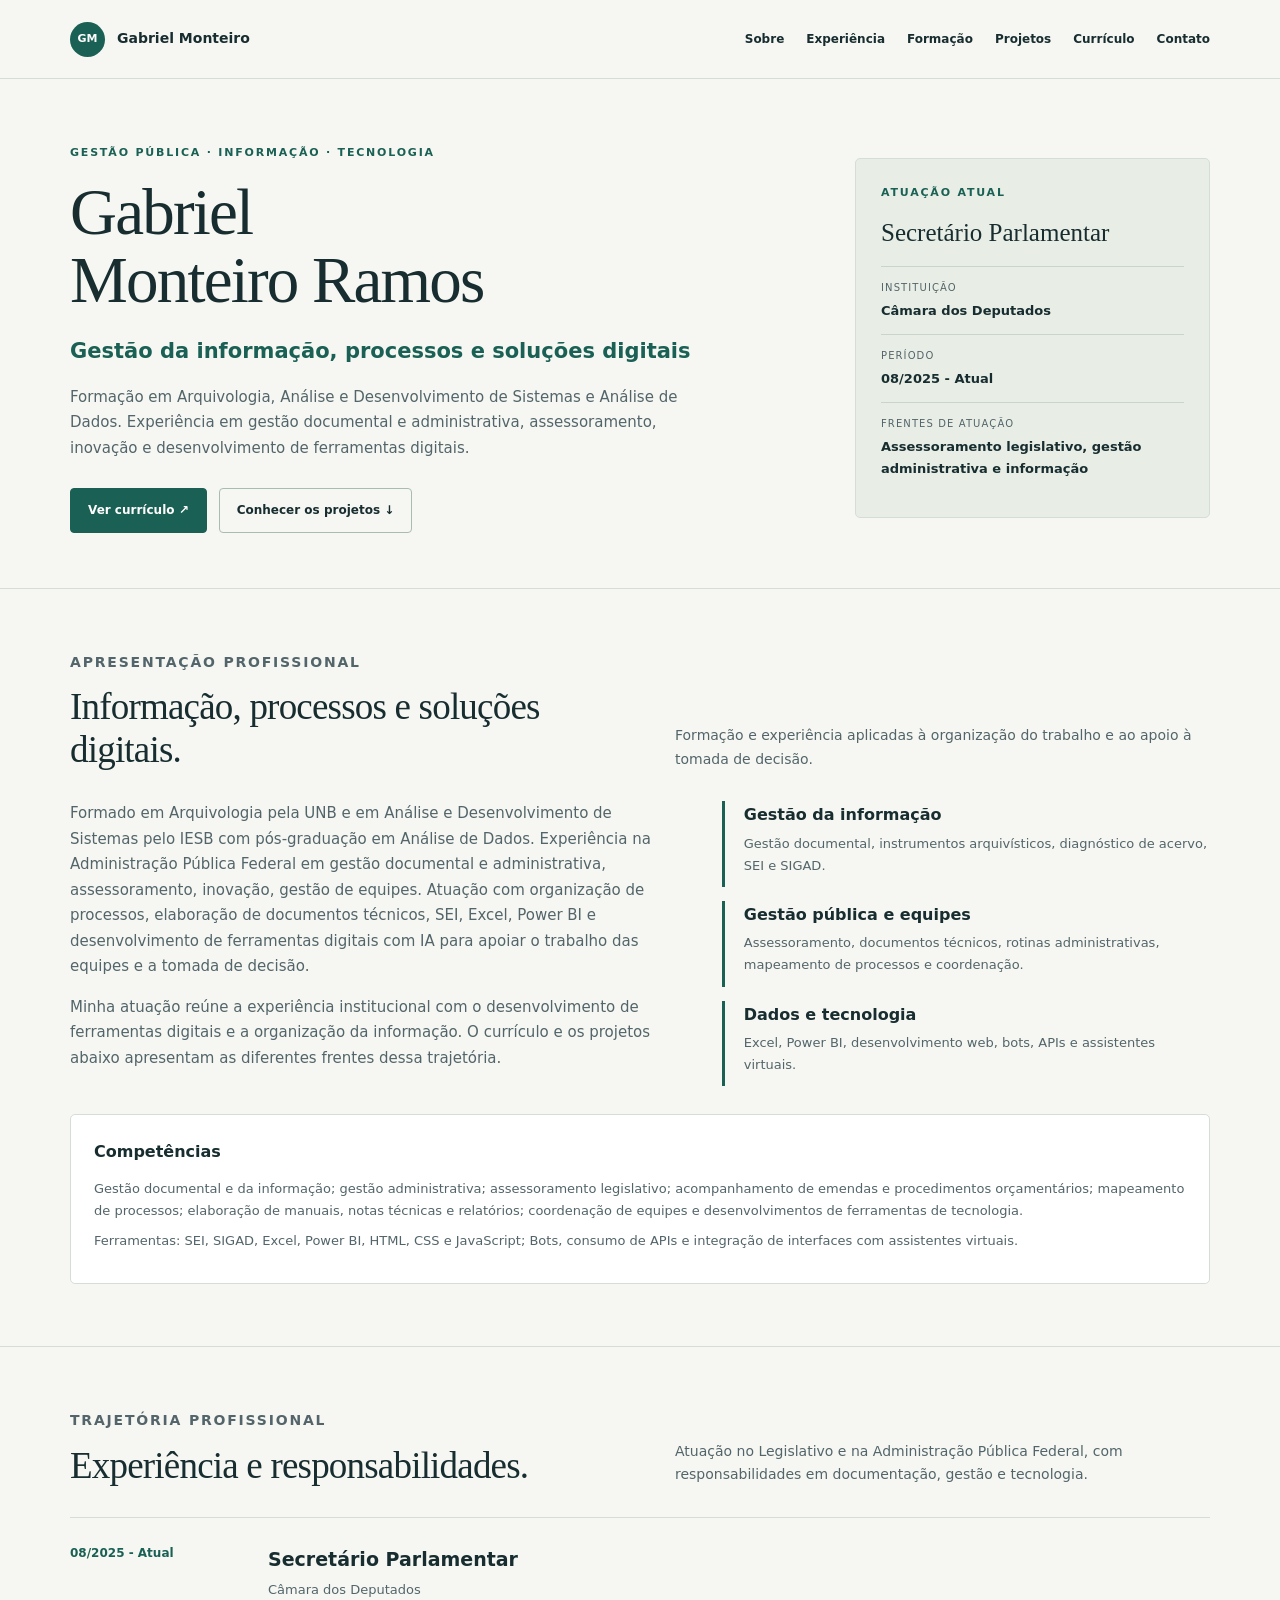
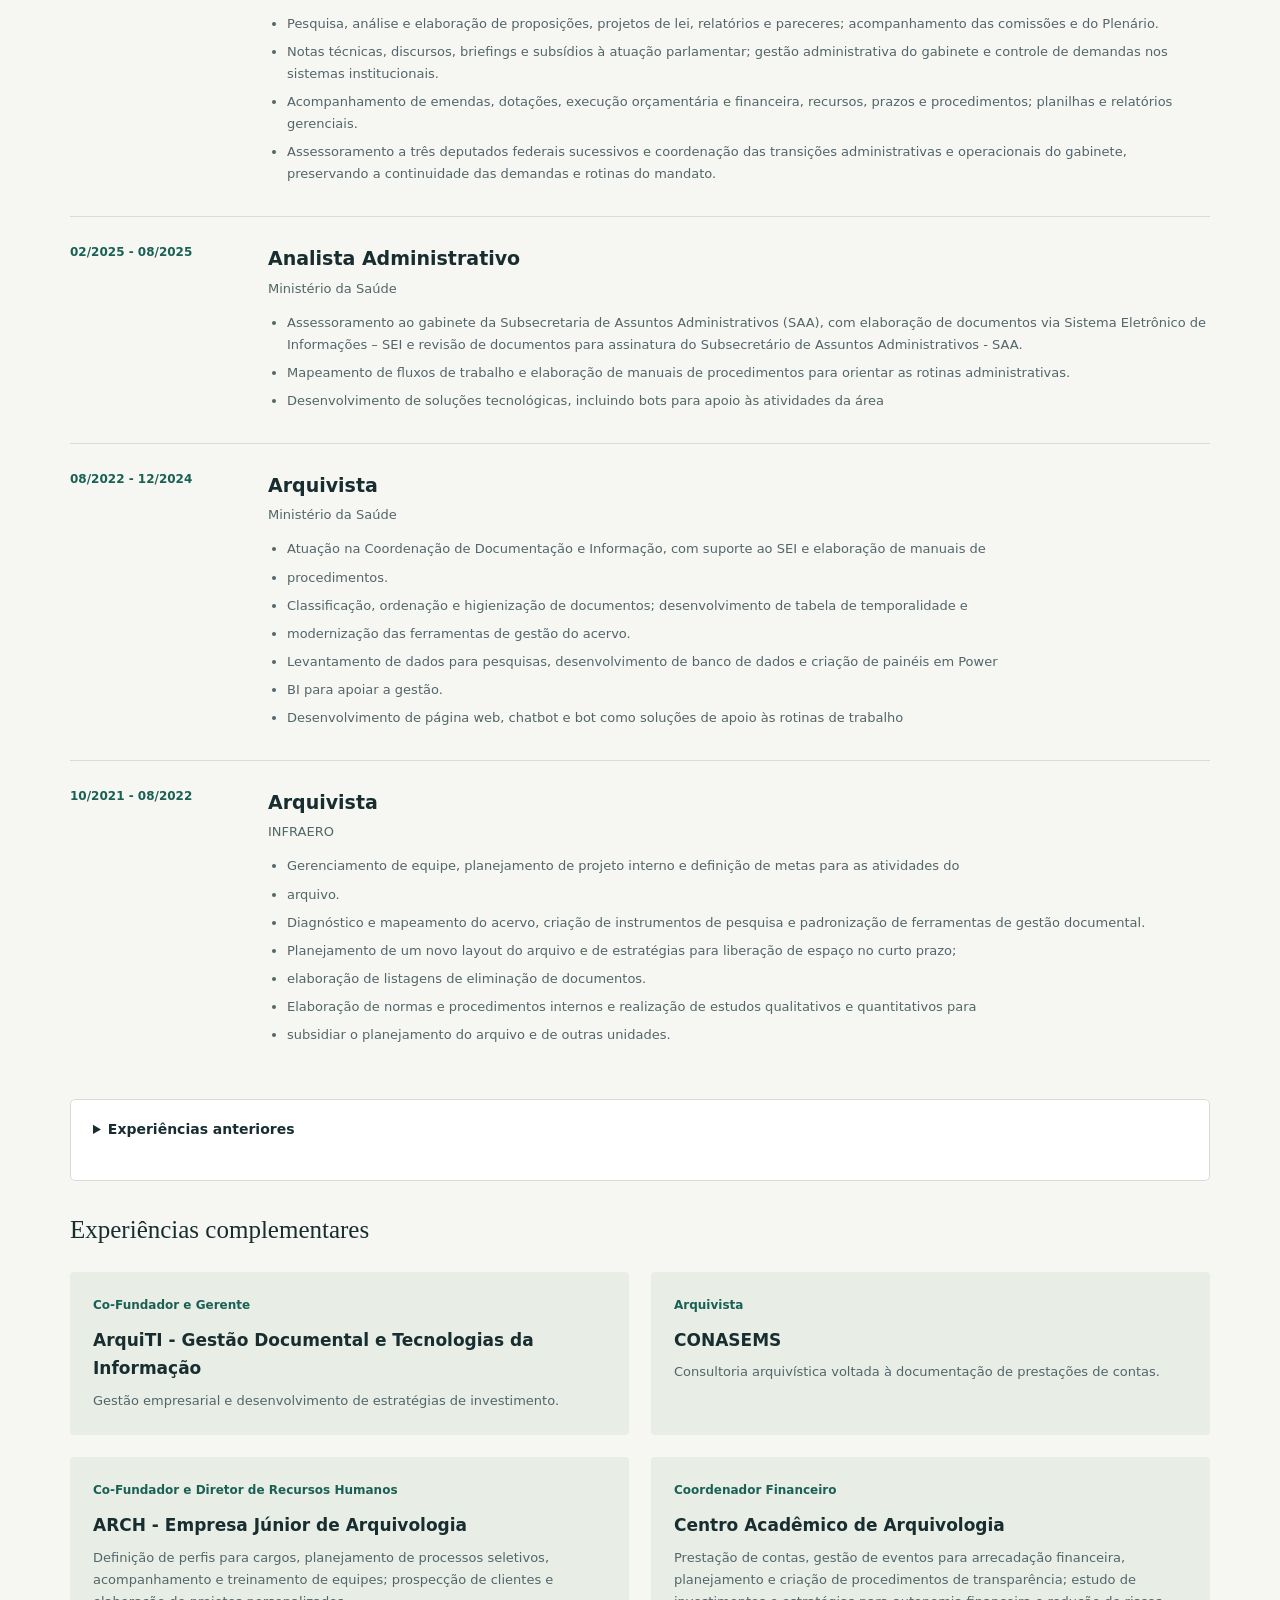
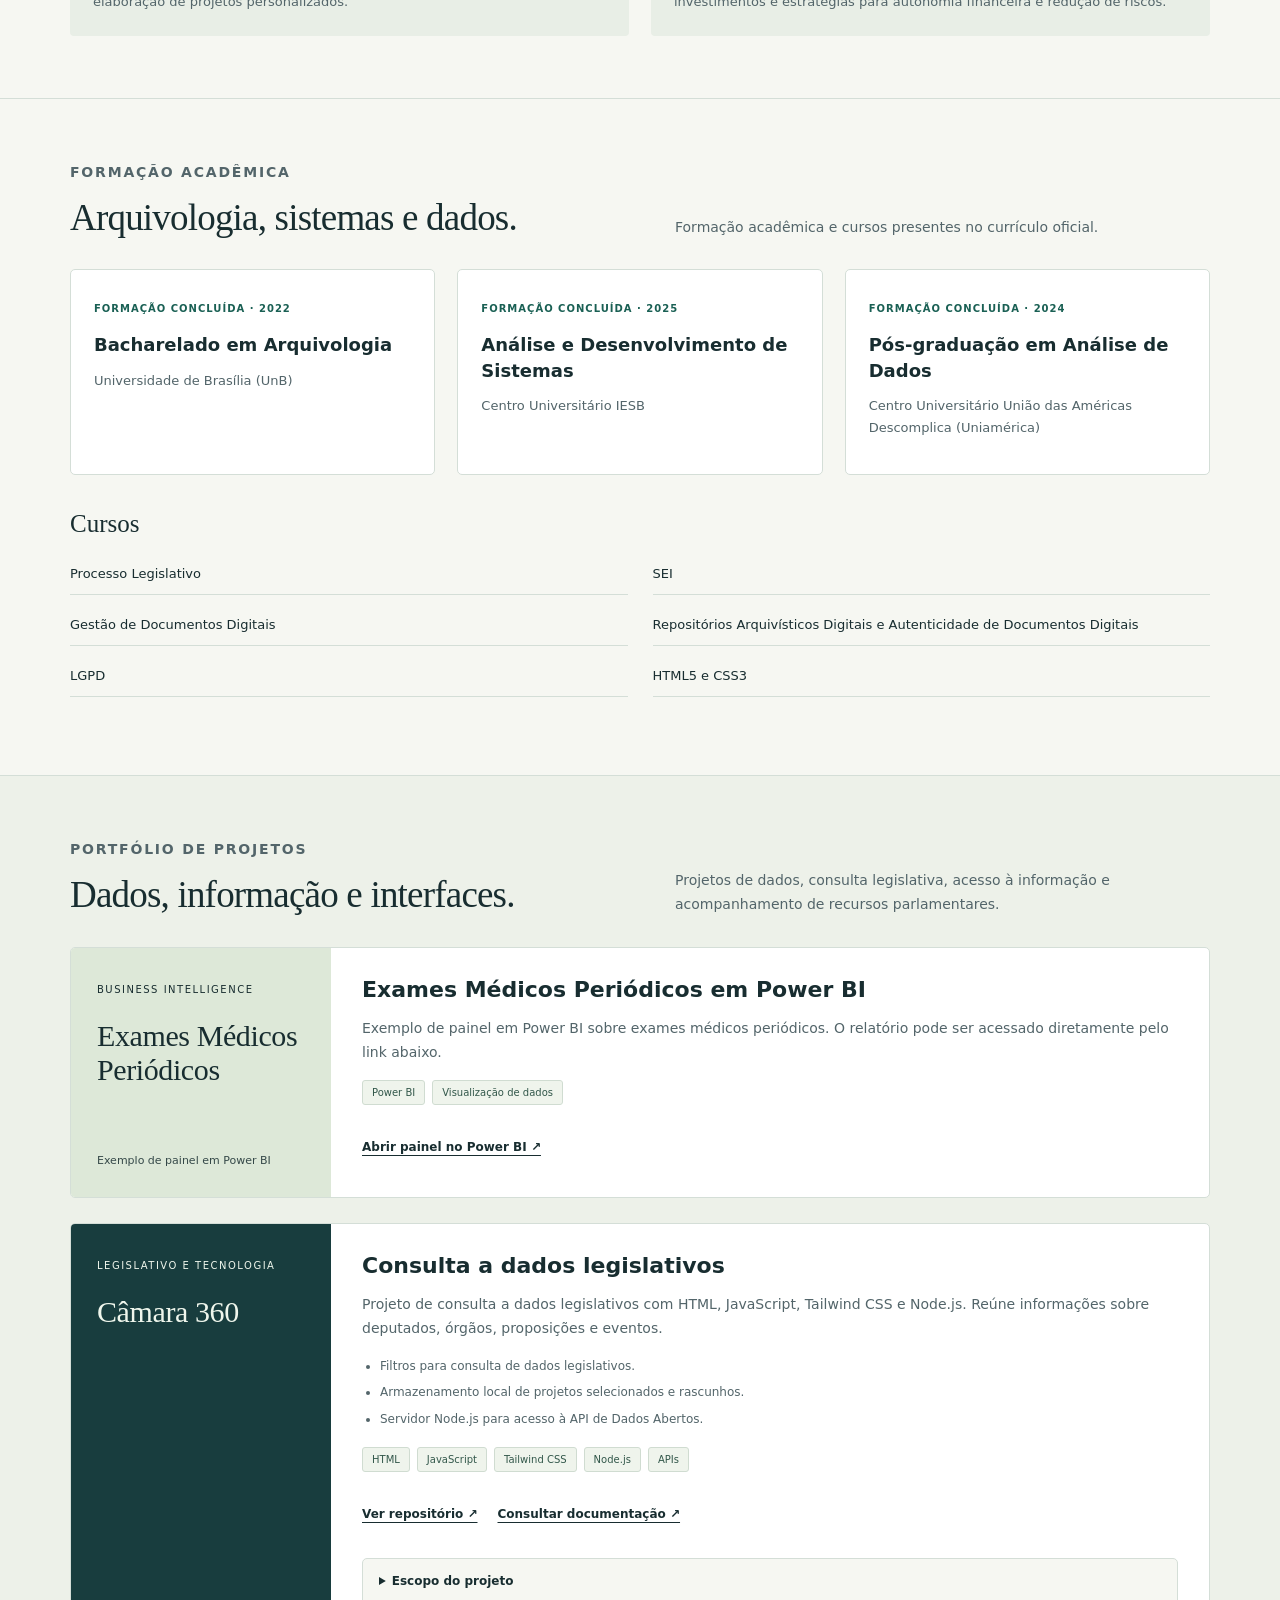
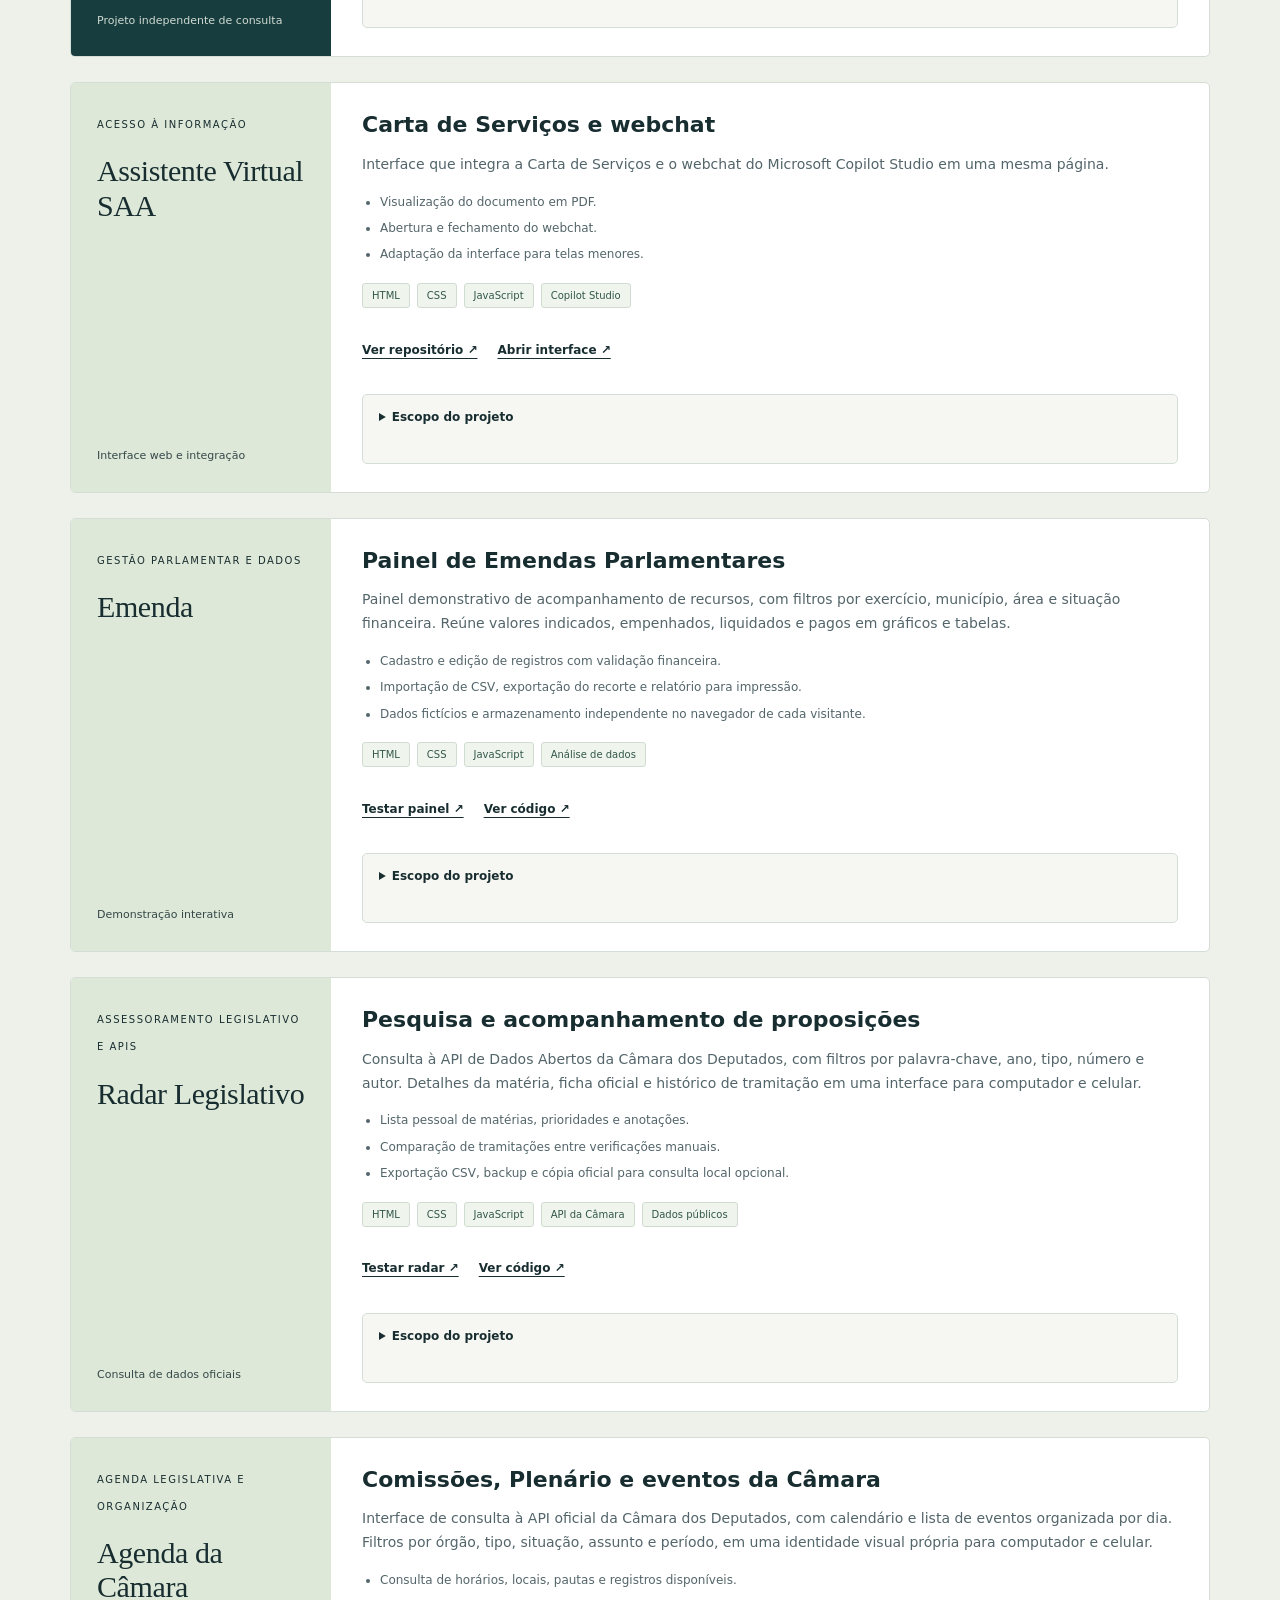
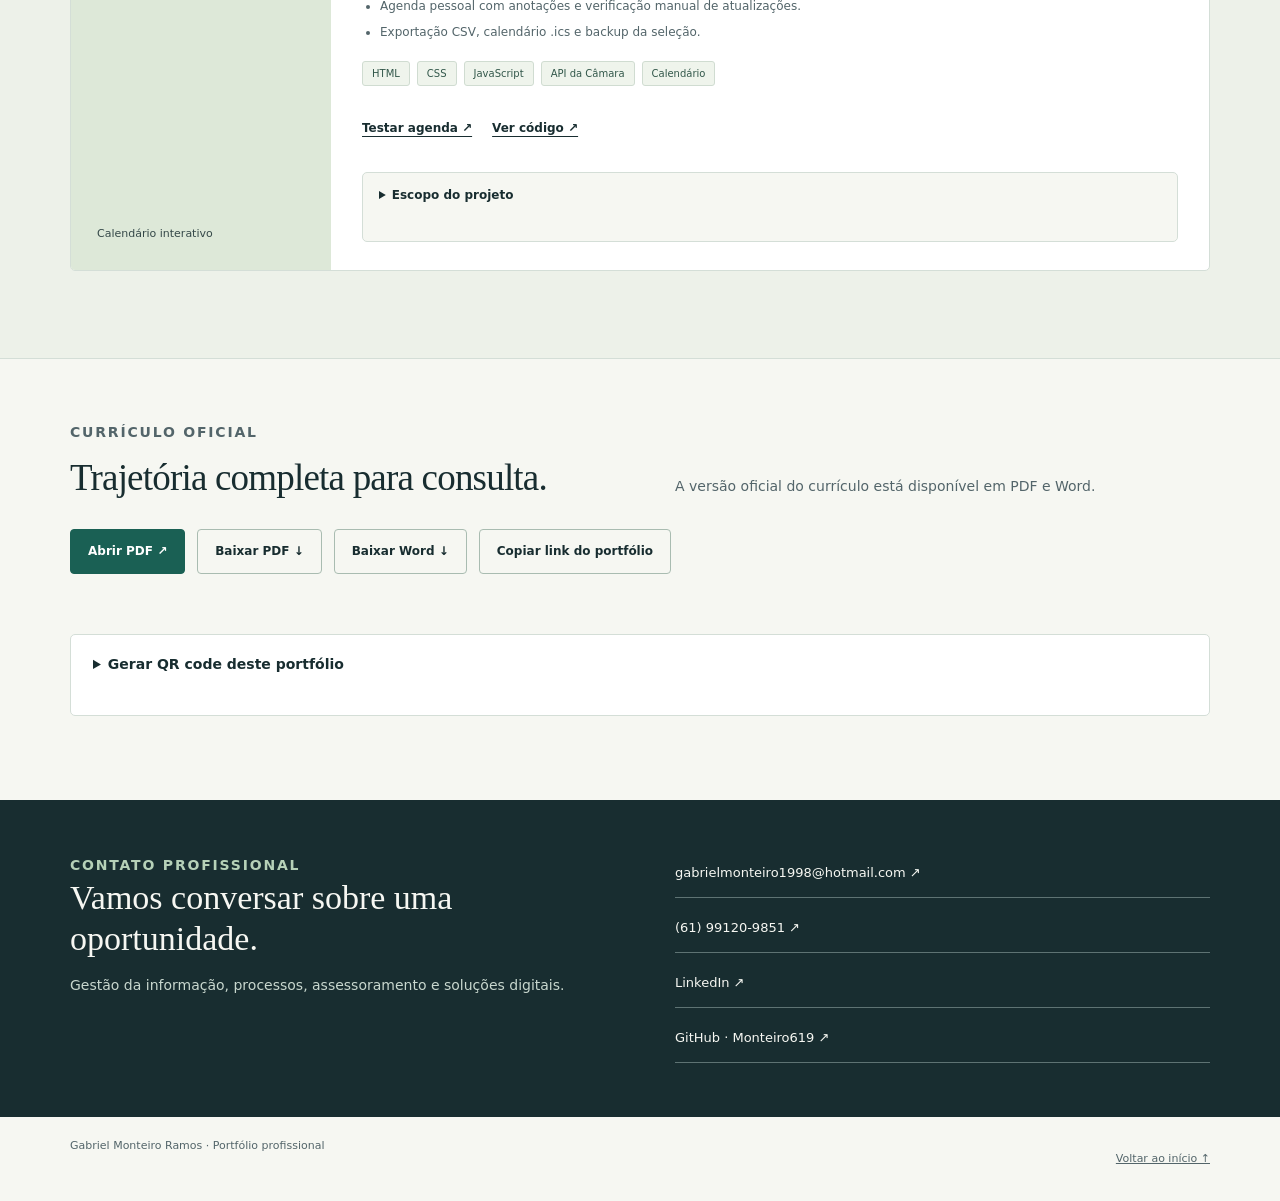
==== index.html @ 768ad617 "Adiciona Agenda da Câmara com calendário, pautas e acompanhamento pessoal" ====
<!doctype html>
<html lang="pt-BR"><head><meta charset="utf-8"><meta name="viewport" content="width=device-width,initial-scale=1,viewport-fit=cover"><meta name="theme-color" content="#183b3c"><meta name="description" content="Portfólio profissional de Gabriel Monteiro Ramos em gestão da informação, processos, Arquivologia, dados e soluções digitais."><title>Gabriel Monteiro Ramos | Portfólio profissional</title><style id="portfolio-styles">

:root{--ink:#182d30;--muted:#53656a;--green:#1a6054;--paper:#f6f7f2;--line:#d4ded7;--soft:#e8eee6}*{box-sizing:border-box}html{scroll-behavior:smooth;scroll-padding-top:100px}body{margin:0;background:var(--paper);color:var(--ink);font:16px/1.7 system-ui,-apple-system,'Segoe UI',sans-serif}a{color:inherit}a:hover{color:var(--green)}a:focus-visible,summary:focus-visible{outline:3px solid #b87c31;outline-offset:5px}.wrap{width:min(1140px,calc(100% - 64px));margin:auto}.skip{position:absolute;left:20px;top:-90px;padding:12px;background:#fff;z-index:100}.skip:focus{top:10px}.top{position:sticky;top:0;background:#f6f7f2f5;border-bottom:1px solid var(--line);z-index:20}.nav{min-height:78px;display:flex;align-items:center;justify-content:space-between;gap:24px}.brand{display:flex;gap:12px;align-items:center;text-decoration:none;font-weight:750;font-size:14px;white-space:nowrap}.monogram{display:grid;place-items:center;background:var(--green);color:#fff;width:35px;height:35px;border-radius:50%;font-size:11px}nav{display:flex;gap:22px;font-size:12px;font-weight:650;overflow-x:auto}nav a{text-decoration:none;white-space:nowrap}.hero{display:grid;grid-template-columns:1.7fr .85fr;gap:75px;padding:65px 0 55px;align-items:center}.eyebrow{margin:0 0 15px;color:var(--green);font-size:11px;text-transform:uppercase;font-weight:750;letter-spacing:1.8px}h1{font:normal clamp(44px,5.3vw,65px)/1.05 Georgia,serif;letter-spacing:-1.8px;margin:0 0 22px}.subtitle{font-size:21px;line-height:1.45;color:var(--green);font-weight:550;margin:0 0 18px}.intro{font-size:15px;color:var(--muted);max-width:640px}.actions{display:flex;gap:12px;flex-wrap:wrap;margin:27px 0 0}.btn{display:inline-flex;align-items:center;justify-content:center;gap:20px;padding:11px 17px;background:var(--green);border:1px solid var(--green);color:#fff;font-size:12px;font-weight:700;text-decoration:none;border-radius:4px}.btn:hover{background:#124c43;color:#fff}.btn.outline{color:var(--ink);background:transparent;border-color:#a9bcb1}.identity{background:var(--soft);border:1px solid var(--line);padding:25px;border-radius:5px}.identity h2{font:25px/1.2 Georgia,serif;margin:0 0 18px}.identity dl{margin:0}.identity dl div{padding:12px 0;border-top:1px solid #c9d5ca}.identity dt{font-size:10px;color:var(--muted);text-transform:uppercase;letter-spacing:1.1px}.identity dd{margin:4px 0 0;font-size:13px;font-weight:600}.section{padding:62px 0;border-top:1px solid var(--line)}.section-head{display:grid;grid-template-columns:1fr 1fr;gap:70px;margin-bottom:30px;align-items:end}.section-head h2{font:normal 37px/1.15 Georgia,serif;letter-spacing:-.8px;margin:0}.section-head p{font-size:14px;color:var(--muted);margin:0}.section-head .eyebrow{margin-bottom:12px}.about{display:grid;grid-template-columns:1.1fr .9fr;gap:55px}.about p{font-size:15px;color:var(--muted);margin-top:0}.focus-list{display:grid;gap:14px}.focus{border-left:3px solid var(--green);padding:0 0 0 19px}.focus h3{margin:0 0 4px;font-size:16px}.focus p{font-size:13px;margin:0}.skills{display:grid;grid-template-columns:repeat(3,1fr);gap:22px;margin-top:30px}.skill-box{background:#fff;border:1px solid var(--line);padding:22px;border-radius:5px}.skill-box h3{font-size:15px;margin:0 0 13px}.tags{display:flex;flex-wrap:wrap;gap:7px}.tags span{font-size:10px;padding:3px 9px;border:1px solid #d0dcd1;border-radius:3px;background:#eff4ec;color:#32574a}.experience{display:grid;grid-template-columns:170px 1fr;gap:28px;padding:25px 0;border-top:1px solid var(--line)}.period{font-size:12px;color:var(--green);font-weight:700}.experience h3{margin:0 0 3px;font-size:19px}.organization{font-size:13px;color:var(--muted);margin:0 0 12px}.experience ul{margin:0;padding-left:19px;font-size:13px;color:var(--muted)}.experience li{margin:6px 0}details{border:1px solid var(--line);border-radius:5px;background:#fff;padding:18px 22px;margin:22px 0}summary{cursor:pointer;font-weight:650;font-size:14px}.early{display:grid;grid-template-columns:1fr 1fr;gap:24px;margin-top:22px}.early h4{margin:5px 0;font-size:15px}.early p{font-size:12px;margin:5px 0;color:var(--muted)}.extra-grid{display:grid;grid-template-columns:1fr 1fr;gap:22px;margin-top:28px}.extra{background:var(--soft);padding:23px;border-radius:4px}.extra h3{font-size:17px;margin:0 0 7px}.extra .role{font-size:12px;color:var(--green);font-weight:700;margin:0 0 10px}.extra p{font-size:13px;color:var(--muted);margin:0}.minor-heading{font:normal 25px Georgia,serif;margin:35px 0 12px}.education{display:grid;grid-template-columns:1fr 1fr 1fr;gap:22px}.degree{padding:23px;border:1px solid var(--line);background:#fff;border-radius:5px}.degree .label{font-size:10px;color:var(--green);text-transform:uppercase;letter-spacing:1px;font-weight:750}.degree h3{font-size:18px;line-height:1.4;margin:12px 0}.degree p{font-size:13px;color:var(--muted);margin:0 0 12px}.degree .status{font-size:11px;font-weight:600}.courses{display:grid;grid-template-columns:1fr 1fr;gap:10px 25px;padding:0;list-style:none}.courses li{font-size:13px;padding:9px 0;border-bottom:1px solid var(--line)}.projects-bg{background:#edf1e9}.project{display:grid;grid-template-columns:260px 1fr;background:#fff;border:1px solid var(--line);border-radius:5px;margin:0 0 25px;overflow:hidden}.project-label{background:#183d3e;color:#eff6ec;padding:26px;display:flex;flex-direction:column;justify-content:space-between}.project-label.light{background:#dde8d8;color:var(--ink)}.project-label .category{font-size:10px;letter-spacing:1.5px;text-transform:uppercase}.project-label h3{font:normal 30px/1.15 Georgia,serif;letter-spacing:-.4px;margin:18px 0}.project-label .type{font-size:11px;opacity:.85}.project-body{padding:28px 31px}.project-body h3{font-size:22px;line-height:1.3;margin:0 0 13px}.project-body p{font-size:14px;color:var(--muted);margin:0 0 15px}.case-info{display:grid;grid-template-columns:1fr 1fr;gap:22px;margin:21px 0}.case-info h4{font-size:11px;text-transform:uppercase;letter-spacing:1px;color:var(--green);margin:0 0 7px}.case-info p{font-size:12px;margin:0}.project-body ul{font-size:12px;color:var(--muted);padding-left:18px;margin:0 0 18px}.project-body li{margin:6px 0}.project-links{display:flex;gap:20px;flex-wrap:wrap;margin-top:20px}.project-links a{font-size:12px;font-weight:700;text-underline-offset:4px}.project-body details{background:var(--paper);margin-bottom:0;padding:12px 16px}.project-body summary{font-size:12px}.project-body details p{font-size:12px;margin:12px 0 0}.studies{display:grid;grid-template-columns:1fr 1fr;gap:18px}.study{background:#fff;border:1px solid var(--line);padding:21px;border-radius:4px}.study h3{font-size:16px;margin:0 0 7px}.study p{font-size:12px;color:var(--muted);margin:0 0 14px}.study a{font-size:12px;font-weight:650;text-underline-offset:4px}.downloads{display:grid;grid-template-columns:1.1fr .9fr;gap:45px;align-items:center}.downloads h2{font:normal 34px/1.2 Georgia,serif;margin:0 0 16px}.downloads p{font-size:14px;color:var(--muted)}.download-card{display:flex;align-items:center;gap:24px;background:#fff;border:1px solid var(--line);padding:25px;border-radius:5px}.download-card img{width:118px;height:118px;image-rendering:pixelated}.download-card h3{font-size:17px;margin:0 0 8px}.download-card p{font-size:12px;margin:0 0 13px}.download-card a{font-size:12px;font-weight:700;text-underline-offset:4px}.contact{background:var(--ink);color:var(--paper);padding:54px 0}.contact-grid{display:grid;grid-template-columns:1fr 1fr;gap:70px}.contact h2{font:normal 34px/1.2 Georgia,serif;margin:0 0 15px}.contact p{font-size:14px;color:#c8d7ce;margin:0}.contact .eyebrow{color:#b6d1b8}.contact-links{display:grid;gap:11px}.contact-links a{font-size:13px;text-decoration:none;overflow-wrap:anywhere;border-bottom:1px solid #5e7373;padding:8px 0;color:var(--paper)}.contact-links a:hover{color:#c7e4c4}.footer{font-size:11px;color:var(--muted);padding:20px 0}.footer .wrap{display:flex;justify-content:space-between;gap:20px}
@media(max-width:850px){.hero{gap:30px}.section-head{gap:30px}.project{grid-template-columns:210px 1fr}.skills{gap:12px}.education{grid-template-columns:1fr}.degree h3{margin:9px 0}.downloads{gap:25px}.download-card{gap:15px;padding:20px}.download-card img{width:100px;height:100px}.nav{gap:15px}nav{gap:17px}}
@media(max-width:650px){.wrap{width:calc(100% - 36px)}.nav{min-height:93px;flex-wrap:wrap;gap:7px;padding:12px 0}nav{width:100%;gap:20px;padding-bottom:2px;font-size:11px}.brand{font-size:13px}.hero{grid-template-columns:1fr;gap:27px;padding:40px 0}.hero h1{font-size:46px;letter-spacing:-1.2px}.subtitle{font-size:18px}.identity{padding:23px}.section{padding:43px 0}.section-head,.about,.skills,.downloads,.contact-grid{grid-template-columns:1fr;gap:23px}.section-head h2{font-size:31px}.skills{margin-top:23px}.skill-box{padding:20px}.experience{grid-template-columns:1fr;gap:8px;padding:22px 0}.extra-grid,.early,.courses,.studies{grid-template-columns:1fr}.early{gap:18px}.extra-grid{gap:16px}.project{grid-template-columns:1fr}.project-label{padding:23px}.project-label h3{margin:14px 0}.project-body{padding:23px}.project-body h3{font-size:20px}.case-info{grid-template-columns:1fr;gap:16px}.download-card{gap:20px}.download-card img{width:100px;height:100px}.contact{padding:42px 0}.footer .wrap{flex-direction:column;gap:4px}.section-head p{font-size:13px}}
@media(prefers-reduced-motion:reduce){html{scroll-behavior:auto}}

/* Ajustes de navegação e leitura para celular; também atendem telas de 320 px. */
html { scroll-padding-top: 94px; }
body { overflow-wrap: break-word; }
button, input { font: inherit; }
button { cursor: pointer; }
main, section, article, aside, .hero > div, .project-body, .experience > div { min-width: 0; }
h1 span { display: block; }
img, canvas { max-width: 100%; height: auto; }
.brand, .btn, .project-links a, .study a, .contact-links a, summary { min-height: 44px; }
.btn { text-align: center; }
.project-links a { display: inline-flex; align-items: center; }
.mobile-menu, .mobile-actions { display: none; }
.competencies-text { margin-top: 28px; padding: 23px; background: #fff; border: 1px solid var(--line); border-radius: 5px; }
.competencies-text h3 { font-size: 16px; margin: 0 0 12px; }
.competencies-text p { margin: 8px 0; color: var(--muted); font-size: 13px; }
.download-actions { display: flex; flex-wrap: wrap; gap: 12px; }
.action-status { min-height: 1.5em; color: var(--muted); font-size: 13px; }
.qr-tool { margin-top: 28px; }
.qr-tool > p, .qr-tool noscript { font-size: 13px; color: var(--muted); }
.qr-tool label { display: block; margin-bottom: 8px; font-size: 13px; font-weight: 650; }
.qr-input-row { display: flex; flex-wrap: wrap; gap: 12px; }
.qr-input-row input { flex: 1 1 270px; width: 100%; min-width: 0; min-height: 48px; border: 1px solid #a9bcb1; padding: 10px 12px; border-radius: 4px; background: #fff; font-size: 16px; }
.qr-tool form { margin: 18px 0; }
.qr-output { display: flex; align-items: center; gap: 25px; margin-top: 20px; }
.qr-output[hidden] { display: none; }
.qr-output canvas { width: 210px; height: 210px; image-rendering: pixelated; flex: 0 0 auto; }
.qr-output > div { min-width: 0; }
#qr-destination { overflow-wrap: anywhere; font-size: 13px; }
#qr-status { font-size: 13px; }
.earlier-accordion .experience { grid-template-columns: 145px 1fr; }
.footer a { min-height: 44px; display: inline-flex; align-items: center; }
:focus-visible { outline: 3px solid #b87c31; outline-offset: 4px; }
@media (max-width: 900px) {
  .desktop-nav { gap: 13px; font-size: 11px; }
  .hero { gap: 30px; }
}
@media (max-width: 720px) {
  html { scroll-padding-top: 90px; }
  body { padding-bottom: calc(80px + env(safe-area-inset-bottom, 0px)); }
  .wrap { width: calc(100% - 32px); }
  .top .nav { flex-wrap: nowrap; min-height: 72px; padding: 8px 0; gap: 12px; position: relative; }
  .brand { font-size: 13px; gap: 8px; }
  .monogram { width: 32px; height: 32px; flex: 0 0 32px; }
  .desktop-nav { display: none; }
  .mobile-menu { display: block; margin: 0; padding: 0; border: 0; background: transparent; }
  .mobile-menu > summary { display: flex; align-items: center; gap: 9px; padding: 10px 12px; border: 1px solid #a9bcb1; border-radius: 4px; font-size: 13px; list-style: none; }
  .mobile-menu > summary::-webkit-details-marker { display: none; }
  .mobile-menu[open] > summary { background: var(--soft); }
  .mobile-menu nav { position: absolute; right: 0; left: 0; top: calc(100% + 2px); display: flex; flex-direction: column; gap: 0; padding: 10px; background: #fff; border: 1px solid var(--line); border-radius: 5px; box-shadow: 0 14px 24px #182d3014; }
  .mobile-menu nav a { display: flex; align-items: center; min-height: 48px; padding: 10px 14px; font-size: 14px; border-radius: 4px; }
  .mobile-menu nav a:hover { background: var(--soft); }
  .hero { grid-template-columns: 1fr; padding: 36px 0 40px; }
  .hero h1 { font-size: clamp(34px, 9vw, 47px); line-height: 1.12; letter-spacing: -1px; }
  .subtitle { font-size: 19px; }
  .intro { font-size: 15px; }
  .hero .actions { display: grid; grid-template-columns: 1fr; gap: 10px; }
  .hero .btn { width: 100%; min-height: 48px; }
  .section { padding: 40px 0; }
  .section-head, .about, .contact-grid { grid-template-columns: 1fr; gap: 20px; }
  .section-head h2 { font-size: 30px; }
  .about p, .experience li { line-height: 1.75; }
  .project { grid-template-columns: 1fr; }
  .project-label { padding: 22px; }
  .project-body { padding: 22px; }
  .project-label h3 { font-size: 29px; }
  .project-links { display: grid; grid-template-columns: 1fr; gap: 8px; }
  .project-links a { min-height: 48px; padding: 8px 0; }
  .experience, .earlier-accordion .experience { grid-template-columns: 1fr; gap: 7px; }
  .extra-grid, .education, .courses { grid-template-columns: 1fr; }
  .education { gap: 16px; }
  .download-actions { display: grid; grid-template-columns: 1fr; }
  .download-actions .btn { min-height: 48px; width: 100%; }
  .qr-input-row { flex-direction: column; }
  .qr-input-row input { flex: initial; }
  .qr-input-row .btn { min-height: 48px; width: 100%; }
  .qr-output { flex-direction: column; align-items: flex-start; gap: 15px; }
  .qr-output canvas { max-width: 100%; width: 210px; height: auto; }
  .contact-links a { min-height: 48px; display: flex; align-items: center; }
  .mobile-actions { position: fixed; left: 0; right: 0; bottom: 0; display: grid; grid-template-columns: 1fr 1fr; gap: 10px; padding: 10px 16px calc(10px + env(safe-area-inset-bottom, 0px)); background: #f6f7f2f5; border-top: 1px solid var(--line); z-index: 25; }
  .mobile-actions a { display: flex; justify-content: center; align-items: center; min-height: 48px; padding: 9px 12px; background: var(--green); color: #fff; border-radius: 4px; text-decoration: none; font-size: 13px; font-weight: 650; }
  .mobile-actions a:last-child { background: var(--soft); color: var(--ink); }
}
@media (prefers-reduced-motion: reduce) {
  html { scroll-behavior: auto; }
}
@media print {
  .top, .mobile-actions, .qr-tool, .download-actions button { display: none; }
  body { padding-bottom: 0; background: #fff; }
  .wrap { width: 100%; }
  .section { padding: 24px 0; }
  .project, .degree, .extra { break-inside: avoid; }
}

</style></head>
<body><a class="skip" href="#conteudo">Ir para o conteúdo</a><header class="top"><div class="wrap nav"><a class="brand" href="#inicio"><span class="monogram" aria-hidden="true">GM</span>Gabriel Monteiro</a><nav class="desktop-nav" aria-label="Navegação principal"><a href="#sobre">Sobre</a><a href="#experiencia">Experiência</a><a href="#formacao">Formação</a><a href="#projetos">Projetos</a><a href="#curriculo">Currículo</a><a href="#contato">Contato</a></nav><details class="mobile-menu"><summary>Menu <span aria-hidden="true">☰</span></summary><nav aria-label="Navegação para celular"><a href="#sobre">Sobre</a><a href="#experiencia">Experiência</a><a href="#formacao">Formação</a><a href="#projetos">Projetos</a><a href="#curriculo">Currículo</a><a href="#contato">Contato</a></nav></details></div></header>
<main id="conteudo"><section class="wrap hero" id="inicio" aria-labelledby="titulo"><div><p class="eyebrow">Gestão pública · Informação · Tecnologia</p><h1 id="titulo">Gabriel <span>Monteiro Ramos</span></h1><p class="subtitle">Gestão da informação, processos e soluções digitais</p><p class="intro">Formação em Arquivologia, Análise e Desenvolvimento de Sistemas e Análise de Dados. Experiência em gestão documental e administrativa, assessoramento, inovação e desenvolvimento de ferramentas digitais.</p><div class="actions"><a class="btn" href="#curriculo" data-document="pdf" target="_blank" rel="noopener">Ver currículo ↗</a><a class="btn outline" href="#projetos">Conhecer os projetos ↓</a></div></div><aside class="identity" aria-label="Atuação profissional atual"><p class="eyebrow">Atuação atual</p><h2>Secretário Parlamentar</h2><dl><div><dt>Instituição</dt><dd>Câmara dos Deputados</dd></div><div><dt>Período</dt><dd>08/2025 - Atual</dd></div><div><dt>Frentes de atuação</dt><dd>Assessoramento legislativo, gestão administrativa e informação</dd></div></dl></aside></section>
<section class="section" id="sobre" aria-labelledby="sobre-titulo"><div class="wrap"><div class="section-head"><div><p class="eyebrow">Apresentação profissional</p><h2 id="sobre-titulo">Informação, processos e soluções digitais.</h2></div><p>Formação e experiência aplicadas à organização do trabalho e ao apoio à tomada de decisão.</p></div><div class="about"><div><p>Formado em Arquivologia pela UNB e em Análise e Desenvolvimento de Sistemas pelo IESB com pós-graduação em Análise de Dados. Experiência na Administração Pública Federal em gestão documental e administrativa, assessoramento, inovação, gestão de equipes. Atuação com organização de processos, elaboração de documentos técnicos, SEI, Excel, Power BI e desenvolvimento de ferramentas digitais com IA para apoiar o trabalho das equipes e a tomada de decisão.</p><p>Minha atuação reúne a experiência institucional com o desenvolvimento de ferramentas digitais e a organização da informação. O currículo e os projetos abaixo apresentam as diferentes frentes dessa trajetória.</p></div><div class="focus-list"><article class="focus"><h3>Gestão da informação</h3><p>Gestão documental, instrumentos arquivísticos, diagnóstico de acervo, SEI e SIGAD.</p></article><article class="focus"><h3>Gestão pública e equipes</h3><p>Assessoramento, documentos técnicos, rotinas administrativas, mapeamento de processos e coordenação.</p></article><article class="focus"><h3>Dados e tecnologia</h3><p>Excel, Power BI, desenvolvimento web, bots, APIs e assistentes virtuais.</p></article></div></div><div class="competencies-text"><h3>Competências</h3><p>Gestão documental e da informação; gestão administrativa; assessoramento legislativo; acompanhamento de emendas e procedimentos orçamentários; mapeamento de processos; elaboração de manuais, notas técnicas e relatórios; coordenação de equipes e desenvolvimentos de ferramentas de tecnologia.</p><p>Ferramentas: SEI, SIGAD, Excel, Power BI, HTML, CSS e JavaScript; Bots, consumo de APIs e integração de interfaces com assistentes virtuais.</p></div></div></section><section class="section" id="experiencia" aria-labelledby="experiencia-titulo"><div class="wrap"><div class="section-head"><div><p class="eyebrow">Trajetória profissional</p><h2 id="experiencia-titulo">Experiência e responsabilidades.</h2></div><p>Atuação no Legislativo e na Administração Pública Federal, com responsabilidades em documentação, gestão e tecnologia.</p></div><article class="experience"><div class="period">08/2025 - Atual</div><div><h3>Secretário Parlamentar</h3><p class="organization">Câmara dos Deputados</p><ul><li>Pesquisa, análise e elaboração de proposições, projetos de lei, relatórios e pareceres; acompanhamento das comissões e do Plenário.</li><li>Notas técnicas, discursos, briefings e subsídios à atuação parlamentar; gestão administrativa do gabinete e controle de demandas nos sistemas institucionais.</li><li>Acompanhamento de emendas, dotações, execução orçamentária e financeira, recursos, prazos e procedimentos; planilhas e relatórios gerenciais.</li><li>Assessoramento a três deputados federais sucessivos e coordenação das transições administrativas e operacionais do gabinete, preservando a continuidade das demandas e rotinas do mandato.</li></ul></div></article><article class="experience"><div class="period">02/2025 - 08/2025</div><div><h3>Analista Administrativo</h3><p class="organization">Ministério da Saúde</p><ul><li>Assessoramento ao gabinete da Subsecretaria de Assuntos Administrativos (SAA), com elaboração de documentos via Sistema Eletrônico de Informações – SEI e revisão de documentos para assinatura do Subsecretário de Assuntos Administrativos - SAA.</li><li>Mapeamento de fluxos de trabalho e elaboração de manuais de procedimentos para orientar as rotinas administrativas.</li><li>Desenvolvimento de soluções tecnológicas, incluindo bots para apoio às atividades da área</li></ul></div></article><article class="experience"><div class="period">08/2022 - 12/2024</div><div><h3>Arquivista</h3><p class="organization">Ministério da Saúde</p><ul><li>Atuação na Coordenação de Documentação e Informação, com suporte ao SEI e elaboração de manuais de</li><li>procedimentos.</li><li>Classificação, ordenação e higienização de documentos; desenvolvimento de tabela de temporalidade e</li><li>modernização das ferramentas de gestão do acervo.</li><li>Levantamento de dados para pesquisas, desenvolvimento de banco de dados e criação de painéis em Power</li><li>BI para apoiar a gestão.</li><li>Desenvolvimento de página web, chatbot e bot como soluções de apoio às rotinas de trabalho</li></ul></div></article><article class="experience"><div class="period">10/2021 - 08/2022</div><div><h3>Arquivista</h3><p class="organization">INFRAERO</p><ul><li>Gerenciamento de equipe, planejamento de projeto interno e definição de metas para as atividades do</li><li>arquivo.</li><li>Diagnóstico e mapeamento do acervo, criação de instrumentos de pesquisa e padronização de ferramentas de gestão documental.</li><li>Planejamento de um novo layout do arquivo e de estratégias para liberação de espaço no curto prazo;</li><li>elaboração de listagens de eliminação de documentos.</li><li>Elaboração de normas e procedimentos internos e realização de estudos qualitativos e quantitativos para</li><li>subsidiar o planejamento do arquivo e de outras unidades.</li></ul></div></article><details class="earlier-accordion"><summary>Experiências anteriores</summary><article class="experience"><div class="period">10/2020 - 10/2021</div><div><h3>Estagiário</h3><p class="organization">INFRAERO</p><ul><li>Classificação, ordenação, higienização, digitalização e conservação de documentos, com desenvolvimento de</li><li>metodologias para as atividades do arquivo.</li></ul></div></article><article class="experience"><div class="period">01/2020 - 05/2020</div><div><h3>Pesquisador bolsista</h3><p class="organization">Advocacia-Geral da União (AGU)</p><ul><li>Classificação, ordenação, higienização e digitalização de documentos, com atuação na migração de documentos físicos para o meio digital.</li></ul></div></article><article class="experience"><div class="period">05/2019 - 01/2020</div><div><h3>Pesquisador bolsista</h3><p class="organization">Ministério da Economia</p><ul><li>Atuação no projeto de gestão documental DIPLA/MP, com classificação, ordenação, higienização, digitalização e listagem de documentos das áreas meio e fim.</li></ul></div></article><article class="experience"><div class="period">07/2018 - 07/2020</div><div><h3>Estagiário</h3><p class="organization">Senado Federal</p><ul><li>Atividades de protocolo e gestão documental: autuação, tramitação, recolhimento, arquivamento e cadastro no SIGAD. Atendimento ao público, controle de documentos em Excel, elaboração de relatórios mensais e apoio ao controle de horas extras e recesso dos servidores.</li></ul></div></article></details><h3 class="minor-heading">Experiências complementares</h3><div class="extra-grid"><article class="extra"><p class="role">Co-Fundador e Gerente</p><h3>ArquiTI - Gestão Documental e Tecnologias da Informação</h3><p>Gestão empresarial e desenvolvimento de estratégias de investimento.</p></article><article class="extra"><p class="role">Arquivista</p><h3>CONASEMS</h3><p>Consultoria arquivística voltada à documentação de prestações de contas.</p></article><article class="extra"><p class="role">Co-Fundador e Diretor de Recursos Humanos</p><h3>ARCH - Empresa Júnior de Arquivologia</h3><p>Definição de perfis para cargos, planejamento de processos seletivos, acompanhamento e treinamento de equipes; prospecção de clientes e elaboração de projetos personalizados.</p></article><article class="extra"><p class="role">Coordenador Financeiro</p><h3>Centro Acadêmico de Arquivologia</h3><p>Prestação de contas, gestão de eventos para arrecadação financeira, planejamento e criação de procedimentos de transparência; estudo de investimentos e estratégias para autonomia financeira e redução de riscos.</p></article></div></div></section><section class="section" id="formacao" aria-labelledby="formacao-titulo"><div class="wrap"><div class="section-head"><div><p class="eyebrow">Formação acadêmica</p><h2 id="formacao-titulo">Arquivologia, sistemas e dados.</h2></div><p>Formação acadêmica e cursos presentes no currículo oficial.</p></div><div class="education"><article class="degree"><span class="label">Formação concluída · 2022</span><h3>Bacharelado em Arquivologia</h3><p>Universidade de Brasília (UnB)</p></article><article class="degree"><span class="label">Formação concluída · 2025</span><h3>Análise e Desenvolvimento de Sistemas</h3><p>Centro Universitário IESB</p></article><article class="degree"><span class="label">Formação concluída · 2024</span><h3>Pós-graduação em Análise de Dados</h3><p>Centro Universitário União das Américas Descomplica (Uniamérica)</p></article></div><h3 class="minor-heading">Cursos</h3><ul class="courses"><li>Processo Legislativo</li><li>SEI</li><li>Gestão de Documentos Digitais</li><li>Repositórios Arquivísticos Digitais e Autenticidade de Documentos Digitais</li><li>LGPD</li><li>HTML5 e CSS3</li></ul></div></section><section class="section projects-bg" id="projetos" aria-labelledby="projetos-titulo"><div class="wrap"><div class="section-head"><div><p class="eyebrow">Portfólio de projetos</p><h2 id="projetos-titulo">Dados, informação e interfaces.</h2></div><p>Projetos de dados, consulta legislativa, acesso à informação e acompanhamento de recursos parlamentares.</p></div><article class="project"><div class="project-label light"><div><span class="category">Business Intelligence</span><h3>Exames Médicos Periódicos</h3></div><span class="type">Exemplo de painel em Power BI</span></div><div class="project-body"><h3>Exames Médicos Periódicos em Power BI</h3><p>Exemplo de painel em Power BI sobre exames médicos periódicos. O relatório pode ser acessado diretamente pelo link abaixo.</p><div class="tags"><span>Power BI</span><span>Visualização de dados</span></div><div class="project-links"><a href="https://app.powerbi.com/view?r=eyJrIjoiM2NmZDFlMTItNDNjOS00NTM0LTk3M2UtMjM4ZGZhZGQ0NzliIiwidCI6IjlhNTU0YWQzLWI1MmItNDg2Mi1hMzZmLTg0ZDg5MWU1YzcwNSJ9" target="_blank" rel="noopener noreferrer">Abrir painel no Power BI ↗</a></div></div></article><article class="project"><div class="project-label "><div><span class="category">Legislativo e tecnologia</span><h3>Câmara 360</h3></div><span class="type">Projeto independente de consulta</span></div><div class="project-body"><h3>Consulta a dados legislativos</h3><p>Projeto de consulta a dados legislativos com HTML, JavaScript, Tailwind CSS e Node.js. Reúne informações sobre deputados, órgãos, proposições e eventos.</p><ul><li>Filtros para consulta de dados legislativos.</li><li>Armazenamento local de projetos selecionados e rascunhos.</li><li>Servidor Node.js para acesso à API de Dados Abertos.</li></ul><div class="tags"><span>HTML</span><span>JavaScript</span><span>Tailwind CSS</span><span>Node.js</span><span>APIs</span></div><div class="project-links"><a href="https://github.com/Monteiro619/ADSnm2bb" target="_blank" rel="noopener noreferrer">Ver repositório ↗</a><a href="https://github.com/Monteiro619/ADSnm2bb/blob/main/README.md" target="_blank" rel="noopener noreferrer">Consultar documentação ↗</a></div><details><summary>Escopo do projeto</summary><p>O assistente de IA do protótipo é simulado. Alguns campos de urgência e situação usam estimativas do texto da ementa e devem ser conferidos na fonte oficial.</p></details></div></article><article class="project"><div class="project-label light"><div><span class="category">Acesso à informação</span><h3>Assistente Virtual SAA</h3></div><span class="type">Interface web e integração</span></div><div class="project-body"><h3>Carta de Serviços e webchat</h3><p>Interface que integra a Carta de Serviços e o webchat do Microsoft Copilot Studio em uma mesma página.</p><ul><li>Visualização do documento em PDF.</li><li>Abertura e fechamento do webchat.</li><li>Adaptação da interface para telas menores.</li></ul><div class="tags"><span>HTML</span><span>CSS</span><span>JavaScript</span><span>Copilot Studio</span></div><div class="project-links"><a href="https://github.com/Monteiro619/assistente-virtual-saa" target="_blank" rel="noopener noreferrer">Ver repositório ↗</a><a href="https://monteiro619.github.io/assistente-virtual-saa/" target="_blank" rel="noopener noreferrer">Abrir interface ↗</a></div><details><summary>Escopo do projeto</summary><p>A configuração e a base de conhecimento do agente são gerenciadas no Copilot Studio. A disponibilidade do webchat depende do serviço externo.</p></details></div></article><article class="project"><div class="project-label light"><div><span class="category">Gestão parlamentar e dados</span><h3>Emenda</h3></div><span class="type">Demonstração interativa</span></div><div class="project-body"><h3>Painel de Emendas Parlamentares</h3><p>Painel demonstrativo de acompanhamento de recursos, com filtros por exercício, município, área e situação financeira. Reúne valores indicados, empenhados, liquidados e pagos em gráficos e tabelas.</p><ul><li>Cadastro e edição de registros com validação financeira.</li><li>Importação de CSV, exportação do recorte e relatório para impressão.</li><li>Dados fictícios e armazenamento independente no navegador de cada visitante.</li></ul><div class="tags"><span>HTML</span><span>CSS</span><span>JavaScript</span><span>Análise de dados</span></div><div class="project-links"><a href="painel-emendas/" target="_blank" rel="noopener noreferrer">Testar painel ↗</a><a href="https://github.com/Monteiro619/portfolio-gabriel/tree/main/painel-emendas" target="_blank" rel="noopener noreferrer">Ver código ↗</a></div><details><summary>Escopo do projeto</summary><p>Todos os códigos, beneficiários e valores são fictícios. Não há conexão com sistemas oficiais. Os indicadores representam execução financeira, sem medir execução física ou comprovar entrega.</p></details></div></article><article class="project"><div class="project-label light"><div><span class="category">Assessoramento legislativo e APIs</span><h3>Radar Legislativo</h3></div><span class="type">Consulta de dados oficiais</span></div><div class="project-body"><h3>Pesquisa e acompanhamento de proposições</h3><p>Consulta à API de Dados Abertos da Câmara dos Deputados, com filtros por palavra-chave, ano, tipo, número e autor. Detalhes da matéria, ficha oficial e histórico de tramitação em uma interface para computador e celular.</p><ul><li>Lista pessoal de matérias, prioridades e anotações.</li><li>Comparação de tramitações entre verificações manuais.</li><li>Exportação CSV, backup e cópia oficial para consulta local opcional.</li></ul><div class="tags"><span>HTML</span><span>CSS</span><span>JavaScript</span><span>API da Câmara</span><span>Dados públicos</span></div><div class="project-links"><a href="radar-legislativo/" target="_blank" rel="noopener noreferrer">Testar radar ↗</a><a href="https://github.com/Monteiro619/portfolio-gabriel/tree/main/radar-legislativo" target="_blank" rel="noopener noreferrer">Ver código ↗</a></div><details><summary>Escopo do projeto</summary><p>Usa dados oficiais. Consultas dependem da disponibilidade da API; campos ausentes não são inferidos. Acompanhamento e anotações ficam no navegador de cada visitante. Não há notificações em segundo plano. É um projeto pessoal de portfólio, sem ser um serviço oficial da Câmara.</p></details></div></article><article class="project"><div class="project-label light"><div><span class="category">Agenda legislativa e organização</span><h3>Agenda da Câmara</h3></div><span class="type">Calendário interativo</span></div><div class="project-body"><h3>Comissões, Plenário e eventos da Câmara</h3><p>Interface de consulta à API oficial da Câmara dos Deputados, com calendário e lista de eventos organizada por dia. Filtros por órgão, tipo, situação, assunto e período, em uma identidade visual própria para computador e celular.</p><ul><li>Consulta de horários, locais, pautas e registros disponíveis.</li><li>Agenda pessoal com anotações e verificação manual de atualizações.</li><li>Exportação CSV, calendário .ics e backup da seleção.</li></ul><div class="tags"><span>HTML</span><span>CSS</span><span>JavaScript</span><span>API da Câmara</span><span>Calendário</span></div><div class="project-links"><a href="agenda-camara/" target="_blank" rel="noopener noreferrer">Testar agenda ↗</a><a href="https://github.com/Monteiro619/portfolio-gabriel/tree/main/agenda-camara" target="_blank" rel="noopener noreferrer">Ver código ↗</a></div><details><summary>Escopo do projeto</summary><p>Usa dados oficiais e depende da disponibilidade da API. Eventos cancelados e encerrados são identificados. A seleção pessoal fica no navegador; arquivos de calendário não sincronizam mudanças automaticamente. É um projeto de portfólio, não um serviço oficial da Câmara.</p></details></div></article></div></section><section class="section" id="curriculo" aria-labelledby="curriculo-titulo"><div class="wrap"><div class="section-head"><div><p class="eyebrow">Currículo oficial</p><h2 id="curriculo-titulo">Trajetória completa para consulta.</h2></div><p>A versão oficial do currículo está disponível em PDF e Word.</p></div><div class="download-actions"><a class="btn" href="#curriculo" data-document="pdf" target="_blank" rel="noopener">Abrir PDF ↗</a><a class="btn outline" href="#curriculo" data-document="pdf" download="Curriculo_Gabriel_Oficial.pdf">Baixar PDF ↓</a><a class="btn outline" href="#curriculo" data-document="word" download="Curriculo_Gabriel_Oficial.docx">Baixar Word ↓</a><button class="btn outline" id="copy-link" type="button">Copiar link do portfólio</button></div><p class="action-status" id="copy-status" role="status"></p><details class="qr-tool"><summary>Gerar QR code deste portfólio</summary><p>Depois de publicar, use o endereço definitivo do site para gerar o QR code que será colocado no currículo.</p><form id="qr-form"><label for="qr-url">Endereço público do portfólio</label><div class="qr-input-row"><input id="qr-url" name="url" type="url" required placeholder="https://seuusuario.github.io/seurepositorio/" maxlength="500" autocomplete="url"><button class="btn" type="submit">Gerar QR code</button></div></form><p id="qr-status" role="status"></p><div class="qr-output" id="qr-output" hidden><canvas id="qr-canvas" role="img" aria-label="QR code para o endereço informado"></canvas><div><p id="qr-destination"></p><a class="btn outline" id="qr-download" download="QR_Code_Portfolio_Gabriel.png">Baixar QR code ↓</a></div></div><noscript>A geração do QR code requer JavaScript. O restante do portfólio pode ser usado normalmente.</noscript></details></div></section><section class="contact" id="contato" aria-labelledby="contato-titulo"><div class="wrap contact-grid"><div><p class="eyebrow">Contato profissional</p><h2 id="contato-titulo">Vamos conversar sobre uma oportunidade.</h2><p>Gestão da informação, processos, assessoramento e soluções digitais.</p></div><div class="contact-links"><a href="mailto:gabrielmonteiro1998@hotmail.com">gabrielmonteiro1998@hotmail.com ↗</a><a href="tel:+5561991209851">(61) 99120-9851 ↗</a><a href="https://www.linkedin.com/in/gabriel-monteiro-ramos-105618204/" target="_blank" rel="noopener noreferrer">LinkedIn ↗</a><a href="https://github.com/Monteiro619" target="_blank" rel="noopener noreferrer">GitHub · Monteiro619 ↗</a></div></div></section></main><footer class="footer"><div class="wrap"><span>Gabriel Monteiro Ramos · Portfólio profissional</span><span><a href="#inicio">Voltar ao início ↑</a></span></div></footer><nav class="mobile-actions" aria-label="Ações rápidas"><a href="#curriculo" data-document="pdf" target="_blank" rel="noopener">Ver currículo ↗</a><a href="#contato">Contato ↓</a></nav><script id="portfolio-documents" type="application/json">{"pdf":{"mime":"application/pdf","base64":"JVBERi0xLjcKJcOkw7zDtsOfCjIgMCBvYmoKPDwvTGVuZ3RoIDMgMCBSL0ZpbHRlci9GbGF0ZURlY29kZT4+CnN0cmVhbQp4nLVbWY/cuBF+n18hIG8BRhYPkRIwaKCvSTbYfXAyQB6CPDh7wcnaCxsb5O+HrCqyihTFniOBgXFLzaNYd33FnkY1/Ofu3fHrbx9/+vD9b8Ppu/Pdl2EapnHSyzCv86i9GxarxsWp4euPd3/9/fD57hpGvXv6+NsvPz48vPvu/M1lmA6H04Wmhn9ff747Pd3ZOazu52nUyzo8/TC8e1SDtsPTT397mNRBPUx6MpM93IdP8+QmPy3x5QovjtMpPpwnR9/b8GoJf/W0hk+Xw9+f/nR3fbp7j8R8/vXrpw+/JGrUPjV6HedEjR6UStSYQM3hXj8AReG/GR6QKA1Ehb8+DjvCx1N8ez7cmzjoEt9fgdA1vn9M09UEc5SC7y7w1ykdtoKdTJhrwhaaVw+vlImPCsh4VHOmi0iB/ZXLH4mDK76II7u80fu8UWr0puYN7hRXV16cAnYCygK5Op3eBb7E/23+Fgemk0cBK+Bl+Bs+4llO6nwAZuNJruV5iB2X+DEsaePAa2SVV9eoIl49xgl6igsucaxW+LXYCN/r8FHDctoyJcf4FgQWhpWs+/bj538lxpnMuDGooFqDbiw2PBi3OO3trOJnvVqlvLNeMtatZlw2SqddlhgwTSc9iFLWC6hW1DK9hqO4rIRBCnpHCOFQ9yCKqJTAKdBS5KpmhQF1dTT6wtxOMjTIHeSZydwRHEaeaR5wZMZ9GRRolhqKw3//6U5FZ/NM9v35D3fTcB9nfBqCmxg9Pvwy/KUlG/t62Xg3ThulR4eQzCsc8hTFASaJVhCFEobos1D5NpcnUixQt10mERVvYNLqNhx6/Pjzv79mFz0jj94PXwbrgqUPfrKjWoOARot/knv/Ao8zEIifxAQU5btvPqlluPw6NH2M461uhZLKD/l5NHPYdBrXZDBmWJNMZggZyemBlwb/66MfWEiRIVyg+AS75S6z3tslrvL0z13f6Zu+c7FjWMyvo9uQfIK4EuMEOM7o3KbHqAoTmLeu3M0ff/zww8fPP/[base64]/mZDOiB2ItZCpsKqKIG846QwMPyYVFvueEoP5HeroQjlVmbmyaqBnMkk4URgofq/[base64]/YuIA/BnmA2UJQYj/[base64]/xGT/Tkk+lpNSk1nJdTuUnO2xaS5s6mZRv8C8CzkNgZTHNuI2RsDkzHbqTxRF0+5yhPvRNg6Z2d73eY0VuF4nFYHMKwbN3S/IElIG5oLe5M4vdxXBuv7HEca7qJkTUEVxRhduQojYo/MVFyDgpS4q8JFQIZ5vum6GqLV/VDU0p1b9uo6qqjcuO7Y64Z/wki56CmrPG2IDVWQTy65k0FVayZRPnaEaST0dkT3a6KM0EHCf6y/0i3urbktpLkknKsyuJ3HVNvvZzKNUkEcv65EdVnyn6raj7xixEPE5ohFlGFSbgJfmMcDZRw5auqNlLH+7mtmQ5VuaWYbCELNnMw4bZ3kJSsPFk9rxhZDpVwrwuTBOpMqLSz/0zYDLgINNBPaoVUkQH4boeq0SD2kRgQ+JBNouiZqTggizrL06/s2lnG9COMWKbEkkmqoB9oD3ajWgdHsEiq0FmBVnEDUUbuBazJ6TQWSi0gJlPUp1c35vnHwagKRILgAEAFXV65ABLTQm2IdZIlNWCImbjMnxKmNIBfWJ6shRzxD/0GuZyOSH6h2lKdRQZOKEmspunFhaKITuWRoAR0VSDR4k1wpGiPNuSiYQM1PGLpkXtCrxohjp3y8mFj6DcFlpBaqtMGjuCLbr1sTdFKuhWc/50CfXeqN5LWlcrdcTgdytV6NZuNyKMCbnMBGR1/iPrUW506jtHk4Y6q/heMGoT0jjdUdDM5aN7oNhK2iItJmS2z4AtbazmYR+ifYH5LfCtbGl2ca3oe1dQd5sdqPNjF5DnVyhbar1JPQkV8z1pX4VoGrJW07HhCt0/[base64]/3OSpOx1J/ItRa0lVYzv0chUwwFglZwLpTJxNC4jWgjHKug1UhqBLOtGhrIJm2XBQy5V7MyZTcGXusch10w3bfoQtek0XkOQZH3J2JMC7OtKpIEle8J8ZgkHeYZ5LohF4RwezACSgst5iKbRZVGCnY7FPE0glToROqgTxpX3OrF9qAM9Y/5DA+rbrxU/OuWhnnzjFpTAlp6NOGF8i7fZ7dwavx94Oi0gtRgO0q8OPJ2kv9jgfx94to73+WZfBq1UOvDL2P4oytR0P0LkEDJocXdhExEzpiQWzzwgD1E3amXEfM39SNnad7Xfxx+iGIc4JiyvIauMuSaQLANgNCarOX6/qONaRUV9MzNtqczLQ06z4CKddALK55DzrKuayEmC8dS0Fj3HKHYC9eCrnXvNphyp6KKZBKlYmPZYto1dub3ESHln7Npt75lw0sI/1oozljzTxklqYspcugQXHjVvW20obSJxJOfgWRPSPiXMqurD7MigMg/BhC1+Gvk7Od6t6iqJ8ChQJJ5a0qRvX/huqdSLddZ2ang16wZ4csNBJY7lctYwvlbcAavaGobwuepSj03JBA17C8YF5ZXGhhO4odRf7pVQttP0Usa8HUWxzRqNJCA34Eh2RhcoLi3cwNs91v1+YRvwCCT4YO1nCFyWIQ1Qdu86c55/11Hurfl+ewJpnt2gScsUPyLgxWpYTl6GTtpRnGizxBYlyGXfzQtOvHLTLQg6nbSIXRjYL/mwuYQS1GMrqpF23whyDW16ucPoVPxKzY3EKxUfwnBflEhQPVta6E0ym+WfMmpc2nRGJ1AwQvqATvGxurejKLaZzCNP5frsgyFVf/t97Wl7K7f7C+vdK0dmET+5Fh2fAuEOIVasLLSA62eP+Q7dhUkFcnE/O1efjevZYQmbC9Xa/R/ZoAXikw/HnMD7zLJdl24X9ioy27v15rjNURWo8CMw2IUuHsQfZuuHZq36fyk260Lz/[base64]/9SFJUiJbRg6BCQIgRf4BVpAURENPRe9AVfRJoUaX59laI06YiCFEOvKiBFemgqAtIjvUuRIlI0ROZ3nj2/zDPZmbs79+69SW5yPn/k2c2dnTnnzHz2nNlpjBEIBAKBQCAQCAQCgUAgEAgEAoFAIBAIBAKBQCAQCAQCgUAgEAgEAoFAIBAIBAKBQCAQCAQCgUAgEAgEAoFAIBAIBAKBQCAQCAQCgUAg+AePHj2Cv//888/ff/8dl5IA8oBUXEJ7+ePj4y3ywy380/Fxmzzhr5wn/PUhQzHbhw8f+tfUkBvkqWkoN0phGv5ICgEK46g+gUBIC0CvcfTo0QkTJkyfPv2LlAGQZNKkSRcuXOAS2sv/448/ivLDBdzu2LHD8XEl8N1469atzz77TJQKbufMmYOO0mdTr1y5cvLkyf4yNeQzceLEjRs3OmqKSt28eXPq1KkWpaKjo/U92sKFCy05JC+mTJmybNkyluI9GrpdENgwjIwZMxopAxkyZIC/33//PTPDQkf5Bw4caAjy40X37t15Aq+ALfbXX3+FTNKlSycKljNnTohVfDM1KlKzZk3IJ3369H4xFGraunVrZgaljkodPnxYVAov8ubNq/P2wJZcvHhx2SzJBTTjc889x5zaSbID2+GMGTNA4CeeeCJjykCmTJlAng0bNjA9og0ePFiUHy7gtmfPnswF0Y4fPw6ZPPbYY1wquM2TJ49LokVGRkI+jz/+uF8MhZq2bduW6RHtyJEjolJwAbehoaH6RAsPD7eYJRkBZgRhIiIiWJAQjTyaCPJoSpBHcwMimgwimhJENDewJxo0eNAlQyCB+cvlGq6J1q1bN/jp/v37D70EUuno0aOGimj37t0DkbzNE/DXX39BtjVq1DAkokEpjqbGXy3yoKYtW7aEnB88eMDLArNYRjfE0BGewjzx8fz587skGsoW0KbCi0iVREsu+IVo5NFkpcijJReUREMzQse/cePGr7zyyquBRMOGDV9//fWsWbOKBnRJNLQ/5Lxt27YVK1as9BLffPPN+vXrp02bJtdslixZli9fvmrVKm/zBHz99debNm0qU6aMIRANTV2xYkVHU8OvTZo0KV26tCG0c8wHvOTWrVshf14WCLlz504mebRz587Vq1evUaNGPNv69eu3a9dOZxDEhmgvvPBCVFQUGDxw7QTUhyKqVKkiqx+8RMN2Dtoxp/eke6B9ypcvLzY/l0QLIqDMCxcuZE7OF38dO3as4aQpmrFWrVqO1vMKSqJhWUjqgDZ1bIfr1q0zEpqHkVqIBi8oljjyDwSw51KuXDnD30TT6fjodwfEZuyml6Ek2rx585hTdxJ+hTSjR4921BQ/2kdGRorW41OwwGJitnirP2CtJFpMTAz8BFUZuHYC7RCK+O6771If0cijJQHIo2niYer1aES0JAARTRNph2g89oD/xPsEjAF4PpitPtH4QgNRAIwoBgwYYJjTLdJ7BrQN/OupcWICx5Q8mWNZ+kSbP38+M6N0G+uhpsrQUUm0mjVrQnpcxcDtb/nm7xX0icaXVLhpKpa1G2mHaAGCPtFs5CePJoI8WgqEtx7tzz//3LVr148+4QcTOA7ls0c7efLkjh07eJ4gzJEjRwYPHlyqVKkqVar8yzOef/75qlWrFitWTG6ZWbJkgZ8gAU8JWeH3GQtAsEqVKtmUwnOoXLkyTkS0B2o6bNiw2NhYaK421oNff/311549e4otzYZoERERR48eFSsLrg8cOMCSyqMdP37cXiMbQBWfOnWKpUmPhoqAEURG+ICLFy8yYU2HPtFQ1Pbt2xvS2PTHH3/MnDwCKrJs2TJDGnF74YUXxILcD1hjDpYxr+QFivHss88yn5YOMW+IhhXRuHFjw+mdoATWTseOHcU6TZtEg5SO/RRlzwXgkmhgf0PojuH8bSSafR8HxxGWLFlieCAa785gQZ6mYN2/fx+Et+9iYA76ROO9Qsd+n1e0FfNEk5YpU4YlFdGaNGlimPP8vW0nWKedOnViaZ5o6cmj2YI8GiOPlhhENIOIpgcimhukDqKNGDGCmTMT/kkAPKX8PmxDNMgfn8WUx44dMxKiLwTc5sqVCwJUyNNSkGXMwp5o+J90XkKZlTJPm0ItRONic0VslCKiuUHqIBp5NEeQR0teBDvRMGX//v1v3759/Pjx0wk4ceLE77//[base64]/ZAIFvn79ul+IhlPRvAKGrGPGjDE8EC3O3AcV58jB7aZNmwwiWooBEU0GeTSDiOZvENFkENEMIpq/keqJBhEXBlT4+NKlSx0f9yF0vHLlipgYZXYTOspf1/1INIucly9fJqIFGqmeaOTRRKXIoyUXUgfRMmXK9PTTT2fNmjWbCfwGjjsVgw+6bQK/9kdHRxtS7cMtPMUfh6ygmUH13b9//+bNm/j4rVu37t69e+bMmVy5cmXJkiVbAuA6e/bsJ0+evHfvHk8MFw8ePIiIiAA5ITdMCcmgLGgqoDu04du2gBxwcqZleGLSpEmQCSgoavrmm2/KNRUTEwM/QaFcKRCmUqVKIJgoJ4h94sQJSCYqlTlzZlATfmVEND8h2ImGFx999BH89Mcff9wzARdwO2HCBPgJ6POkiSeeeAL+4oRVDiyxatWqkP7OnTv4+J9//gmN6uDBg/DrU0899WQCoKzQ0FBgHBDwXgLgGh4MCwsTE8MFZLtv3z7IB3LDlJAMSqlTp45hjnw96Rm4J9jEiROZ0NIeJZyaBHy/JwBuLZTko2NiSlRq7969kLMoJ4hdsGBBkE1UCh+0xK5ENDdIHUSzzAzBC3z566yRdDkzBB7MnTu3mBgvjhw5ImtaU2NfR5T5008/FZVyiQDt60hE00RqIhr/7oFcAI9geEM0/oECS4yNjTVUROPuA4EPKokGrZoJXx7Qksqdii1QEo37F/xOYvPZRJkSlTp06JAsJxDtYcJRhmKe5NH8iNRENPJoNiCPlrwgohlENCJa4EFEM4hoRLTAg4hmENGIaIGHt7tgQTM7f/78RZ9wwYRl8YVfxtGyZs36zDPP5M+fP9QEXMBttmzZxDSYZ4MGDe7fv3/27FkuFahz7do1USQbosEtL4UD/qMkDrCvQIECPD2IBHKuXLny1q1b586dw9JBEpDntddeE9uPkmhYEZ9//vnjjz8eFhYW6hlQUJYsWZo2bSpaj48OQBWINXL16tUDBw6IcgKAeoUKFQI5mU8fQ/jgvs9NBexjGcVLO0QLEAIxM0QJzLNJkybMyU3YEM0NlDNDUJKWLVsakpu2EE05M8SmIJ19HQM0MyQQSDtE4x9744U1714h3oTlo7G/iOa4lh/zhHiGOW164Eg0eZMBTxClQgE2b97MhG0TcLDAW6IBC9T7HQgF1a5dm0lexlJ9WLmXL1/GR0SNwG/[base64]/bnn3/+xQRcwC2e5cQrRUk0zHzfvn1FihSpUKECigTyhIeH16tX7/Dhw/v378c84QJut23bpvwOs3nz5iNHjvDEkCE4RMhTbpP+JRoq9fLLL4O+e/fu5aXDW2LhwoXFihUDXbhSJUqUiIqKYn5dj4aAgsB6AW0qkDkUgSa1vFKCnWjJiEAMWNsQbceOHYa0RjJpFn66JFqyL/xMXqQaoqV3OnnBPZTdGd92KuaHXOCZfbgeTZ9oGRNO7sCUJUuWxJS8gwO3QCgl0S5fviwmxvyTjGitWrViQm8au70bN26UlbIccuEvoqXTOKTDL+3EUm761EK05AJ5NIM8mgaIaC5BRDOIaBoIOqJNnz7dMHfeyJAygBsObNiwgekRbfjw4fDT/[base64]/4MAB0f5wAbdnz55lEinOnDkjpgSZY2JiwHe/8MILIAAWDWLUr18f3vOynJkzZ37ppZe4nHCBFpBTeiLa9u3bwThJ2RLssWbNml27dolyElzC5YC1EulV69GUsCeaBcr1aIGzyfz58w2fVn7ZQCYawQ34RGtxDlJKAG6Vw5w8Gm/Y6Z2mYHGkl2YrVatWjTnNVrInmkUAbPOHDh1iwjd/pVKe7A+3lunrypQ4kDFv3jxDOC1aX32blJ48GjdOCoFcUwSXII/mySbk0Qh+BBHNk02IaCkfPCCBwClOAH4BZqrQxZIyQIBSLLETNqpOnTpBM3jiiScyekYG8xO9/CUNKcATAHAc4cUXX2Tm53F7eZj5gc5novFNIGVTWzTVB9pk4cKFhvnN31F9I+HLvJhSyVBPoSMKHMia//82sTQ/QpIhjjyaB5uQR0v5iE8Yc3n99dfBWbQ30bFjxyZNmuA4Dm9+2GBOnTrVrFmzDh06tA8kUAD8mGD5vr19+/YvvvgiOjr6K8+YNWvW8uXL27VrZ0hLKp5//nn4CRJgyjlz5sybN2/[base64]/bAm5ZJRPvpp58Mc+cWmy6Se6AAlilYnvo4Mu7duwcpx48fb0hEwwVZkABT4udxnIJlr5RNd0aGDdEiIyPFsnAh3qJFi5hPjUrZcUal4DVleJiC9ddff2FKnKx14cIFfaLhNAD4NXC1jzZ54403fLNJygR5NEYejTxa4EFEY0Q0IlrgYUM03Jzn/[base64]//93yeffMILgmv4z/Lly5nU0uCVDtJCAnuRQKn3339fdmpgjcGDB48aNUq0APyFf1rkh9uhQ4fyBCgV5Kmk5KpVq3r06AGZ+KD7//73P1zjZqmpXLlyQXGiVHA9aNAgS3UMHz4clMVlfT4QDWnbtm3b8ePHQ1aY57BhwyDGqFq1quH0TsPMy5Yt+9FHH/HmpwRI3qdPHzyDOKDjle6hJJo+0CaFCxdmUo3cvn0bwg/5EctpMkqgG61bt65jpSiBinTv3p3575UYoPVoSqDM7777ruG/oXkl0rk+TUYJlBnfaTwiQqW6devmR6WCaD2aDdEss5WUnRQ0eKFChR6ZB9rysBlur1+/riTamTNnmNBNUALfpS+99JLh01ACdnyQaGKQ72Zemc0ULKhufHtY+j7wTjaEL+E43WvTpk0sccfT02Szvn37Gk6TzZTQn4KFuoSGhuLqbEvHR+doXU9FwN8lS5YwoY+PHeeuXbvKLU0JS/NTAk2aFlZYk0czyKNJyEgeTQIRTRNENCKaG8SpZoboA1tdsWLFmDbR9EPHOnXqGBLRLB+NlfAUOnqKCXUminOigVLil3C4hgBGGTqWKlXKcCKacroLRllINJ/XKXhCRo3Q0SZ4hro2JKJZRjfQ/kuXLmVS6IhE40p5K79y8QWFjuTRDPJo5NFM8IGkjh079uzZs7v3eOuttz744AOmTbShQ4d+9tlnEydOnOQZ48ePBydr2V0HL4B9/fr1g/qylwo63e+///7UqVPtC5o8efKYMWPw3WvPfVTq7t27vXr1Ekt/55134O+4ceMgN17WhAkTpk2bBg3YcCIaFrp27dpRo0aBMPg45AOSg/yghb2aIEnfvn3xq5HO2FaOHDlAfpSZyw//sbeSKFVISIhcKU2bNoXXgmgWkHzEiBFTpkzhOePjQ4YMEZWCR6A28Zu/vfz4a1hYGOjLC+rRo0eXLl0++eQTx+pLlbAnms/A1+BXX33FnPxUnGrAWgn99Wg2iJcOi7cpy+ft5mw01VmP5u2AtSbSax8Wj0oB9USl8AIoaTjVFOYDrxQW+BOOAgH366blOTD2RNOZgqWcroMVMWvWLObU81JOwVICg/[base64]/fn0mnDLA64JR6Og/[base64]//fff47cgy4qeggULijUFEr766qvdunWz1P6iRYtwy4tU49H8tR5NZ8BaiTh3280p16PpIym3m4sLwIC1kmg2gFdKjhw5HLPVJ5o+MqrWoz0M8sPi9aG/OY/9YmSdKVg2n7JxQZwPE5MyqDbniXM9BUupKbZqywrrONVE/SSbgmXj0eQxC6jru3fvZs+e3TFbb4mmXHZtkT+jaoU19ubWrFljCEMGQTQFSx/k0Rh5NAnk0fwOIhojokkgomnC5tggy2k4ItHQ3XuC/bFB586dY4kPM9IE7jmDRMOZDF4JkEE4WheystHUxlBANPz2blN6+oRjm3SIZnMYE37ikImWXjh3SV99H4iWK1cuR01RvO3btzPh3CuUH6J0faKJSmFA2KlTJyYRbf369YZwQBWWXrFiRZbiiaYP8miMPJqE9OTR9IDt57ffftuyZQuYa0cCtm7diu3Ecggs/BP0qlat2gue8e9//xv+Vq5cWcnHr7/+GtgK78AdXmLbtm379+/v3r07CPDiiy/aC1CjRo0iRYoY0uT5mjVrHjp0CLQTNcWvFjoe7fbt25Bz1apVbUoHgH0qVap0+vRppufRYmNjwf6iSIcPH8bBNUtDDQ0NBQHQwjbqV69eHY+q5/CWaNDC69ev/69//ctR04iIiPnz5+/[base64]/31lyiAJUhzSTRPmrqHJ1FbtWol2l8JjOeRaKL6MjDPTZs2GeY7Ex9HTZFoGJiJ1acTd/GRCNEsWBYSjZflbZ1i6GivlI1J//H1YOKkBHk0mWhJCfJoRtrwaMijRYsW5cyZs3Tp0iVMlCpVKk+ePG+99RaTPBr0WI8dO/arALg9deoUkzzanTt3ypUrV7Ro0RLeo3jx4uHh4RaeIv1HjRp19erVI0eOcAHg2nIcg188GnTzLZq6x9GjR3EeIxcVzdu7d++QkBAwu41NwCBQKf37979y5QrkY1/KhQsXli5dmj9/fngKHy9ZsmRYWFhkZOSZM2dEvWJjY0+ePKnv0U6fPi0+DmWdP38egp8CBQrwsjzVKSj49NNPy3X63//+9/r162Kd6gOEOXv2LEvxHk0f8aoB63Sq7ebc46H2dnPIo48//phJq5x8Jhq+8KESDaclZl4hvfZ2c0qgUmPHjtVUqlatWrJShw8fFpVK53q7OeWAtY38aXa7Of2el0g0S+Sv3NcR/lrieX3gR2PlBqq8lsWeC244Fgii4cdqvwDf3pYV1sqOjxK4kc6YMWMMp94cFoREA1Pg4/juOnTokKgUqp8vXz59ooFvEnPAsnbs2CGWZSP/22+/rawUsU69NWmFChVYiieaPsijuQR5NJaGPZo+iGguQURjRLTEEGO/RwnAxv/DDz8YEtEKFSrEzKp8ZAsMISzft5VlYaUkMdFwLgdG0cycf2gkE9GUNsFwGkNHvxONL321rz5GRAs8yKO5BHk0RkRLDP59+9q1a78n4OrVq9CfVR5BHhYWduvWrevXr/9ui+sm/lGNblsev3LlCtTLq6++CjUSEhKS00SOHDly5cpl2fDHW6I99thjkAlkhXlC5vAfYDSoBgpi6aD13bt39+zZkzlzZkic00+AsqDzjt8NdDwayCDaH2wCphs1ahRokTt3bvuCQGucb2Ah2rFjx5588kmuFFxkyZKlRIkSoPuNGzccq+/OnTvKNRH6ROvfv78oP9ap/ngr6GWpvkyZMtWoUcOx9JQJdCirV682zD0rHjOR0Tzlx9PyIp7ABrjPg2U9GtonIiLCMPeCwJS4ffTatWuZuQfg3yag4cFt27ZtRfroE03cMwSywjxxJ4qtW7eKpSOXS5Uqxcxxw7/9B5z8wPRmGuOJn9AIRZvggPW9e/ccC4pT7dMOf+EnngxnX58/fx63lHSsPuVJOppEe5SwO4ooANapt1uCi+rLmgYRkGgrV640fFq4Zw8l0cqXL28IjhILBe/JhOpTLvz0lmiWhZ/xCYfpGJKbhvc8S6ZVTsqFn/ozQ/[base64]/PlzmwgJCcmTJ4/l4AY0aYUKFe7evXv58uWrvqJMmTKQc+4EQEFZsmSJiYm5c+cOvFoxDeQPVdCoUaNMmTLlzZsXU+bLlw/IMmPGDKhQaBuYEi6gtQwcOBB+ggSi/JCt/EpMGqLhU9WqVcucOTNIglKBIvBasLz80f5dunSR5VeOLsE/4SdIkNszoCCwGw5kxCceR4uNjQWzcJEwH9y/0Q2yZ8/uKJUSqCkuELbUVMuWLUF4XtEAaB63bt1iwfklX7nwUwlsh//617+Yu8HB0NBQQxrx/OWXX5jU/CwzQ5QLP/ECiOYof9ITrXTp0rKmOsc2uYT+zJCUCeW+jsEO5VYGhqouRKLZL4iwR4ECBQxpncX+/fvFbDGeRKLxJTkYPOAuWHzZO0a5AwYMcJQ/6Yn27LPPypoqDyK0bGWglJ/DcUUJFlS7dm3mgWhcJPuCvIKjVEooBUCi4W6Nlj0rdIb7UybIozHyaCkMqdijEdEMIlqKQSommrehI68++wXali9sCCXR9u3bx6TQ0bLC2pFoOqEjHnLBAxJ8PCYmxpCWjZcsWZKpjhL7J/FqaKWmNqHj5s2bRU0x9EWi+Td01FlhbR/U6QhgL6pv8mMfwUI0+5YmN7OUBvJojDxaCkOq9Gj4Hrh58+aBAweOJODgwYPnz5+fOnWqIZ3cYSEaVt/FixehWZYWALeQEkdJ7D0aokiRIvD+L1WqFD4OF2XKlMmcObNsfwvRMPMrV66I8sP1pUuXBg8ebEjjgFmzZi1btiwvCEopWLBgVFTUmTNnQGueA7z5T5w4wVTLecqXLx8eHs41RVF///13OTHkAPmIVoVSmjZtCiXCI1wAMAi86M6dO8cFAPkvX76MZ5tazoCG5gc/icrKwIIWL14cFhbGCwLzgpHr1atnkUqJo0ePwqtPeTD3mjVrTp48yXOAss6ePYvDoPaDcSj/kCFDoGrs5UcL4MQGblL+SgRzQQ1y6xUqVAijFN9eickL5cwQG6KdPn1aNixUk2VrNYSSaDpI3n0dH3k+tgkyuXr1KnOqa8y/Zs2ahuSmFy5cyCQ37fPMkHh/7Ov4t4djm44fP86kiT06+zqi/FOmTHGUX4nUcWyTJfTFLtK3334rK6UkGrw/jcRRN9w+/fTTXhHNMfK38WiWfhN2fCZOnGioiCYWhNpVq1aNJR6zkCN/TjSciyJqCplYiKaUCmVGolnGLBYsWMCkMYvevXvLRMOZIX7cqVgJZk4+URItNjZWzAHLqlq1qibRJk+e7Ci/0v7iQYSQlVh9wbsLFnk0GeTREOTR/AgimgwiGoKI5kf4i2h37tx5JB1opSRausSHpqXzfEAYHnKhcz4aho72p11jnhg62s+JRZsAoXSIppxUjAG55RxMFGD+/PlMmhStnFSsT7QtW7YYwjxtrMcyZcowYUY3l1D+Nv636gxrIyF0tMwJV4aOljrFkBtDR8dJ0TIwnF6zZg0RTSYaeTQR8eTRyKMlhl+IBg+++OKL0K7gHV5TgGUbK2wAX3755e7du6H/vsXExo0b9+zZU6lSJbmphIeH16lTp3r16jU9o3bt2s8//3z//v1/+uknyGqLZ0CJu3btAvJWqVKlVq1aNnmCFpAAKCm/ImSi4UWHDh0qV67Ms4UcIiMjLac8YG6lS5cWlYKLunXr4qRQXpw+0fiQzffff881Bd7t2LFj8eLFoIKoF9xGRUXJ1IP/bN++ndcI5hATE9O4cWMxB1TKMhCAbWbo0KE///wztz9c/Pjjj/369YOqgQqyMbUn+0NB5cqVs1ieiKYJ/[base64]/ASNRANdRJvov+LSmQesWxpPREQEC2aikUfTV4E8miwqeTRH/JMwJ3/OnDmLFi1amIDo6Oj169czaeGVV0SbOnXqsmXLFixYgHnCBbz6unTp0rRp05YJaNWqVePGjSdOnCim1AfIPHv27J9//plJIz4//PBDgwYNWrdujQU1b968Xbt2kZGRhh4jsmTJMnfuXNEmqEL79u2bNWvWUgDcfvHFF6Aal3/+/Pnffvutcu1Mjx49IH6YN2+ejVLwODTdYcOGRUVFgX1aeg+wcOfOnRcvXiwaH27BVvBrixYt7B+HBGA3y5ZHSqB21apVA7OAhXmdguQjRowALUAXFABUXr16Na4Ssn/R4a/lypWD979oKKgOPKMhha9HcwkfiObzvo4uga9WYK7h4o2aM2dOjKBEgIS5c+c2JE9x5MgRWdOaGgPWSsRpH9ukhHLA+h/X+zrqI6NqwDouzezrqISyO4NROj+xDlP6QLQzZ84woTuDvaQKFSoYQncMOoZGwmkyvOPmFXCkgEnTv+F1akh9BP1NYoFod+/eFbszcA0S5s+f35D6PtAhkjWtXr26IRENXsvMqeeFfRw8iJDLrw8UCbqNTOpLXrhwAb+32+dg08dUwtLxxD4mTsHimqJSQ708TYb3+7Ci44L2NBl9kEdj5NH0QB7NDYhojIimhzRONE9RoiYw9jhx4gQaSice0w8dN2zYwHwiGp88LyqFQwbQ93esU7FtiJ/cDfOoyqQJHeXQF9vkuHHjDL3P45Yv4d6Gjp6qzzI6ox9PYrKJEycyCh29B3k0Rh5ND2nco2Ht79q1q0uXLn379n3Xe/Tu3btfv36ffvoptIFPTcDF+PHjhw8fLq8oAUBBkB6e4jn06tXrk08+gXc1zwGuwfhnz55lPm26gkrFxMR07tyZKwWlDBw48NVXXzX0vuSHhIRMmDBBVAr+jh49GlUW1Ye/8H+LBeBv//79oVBRTRDAMicfL1555ZVBgwbxxCAzWMmyXxbaYc+ePcOGDQP7YEFQ7rRp0/C4YUuexYoV++yzz8aMGcNFgqdGjhwpCo/yQ3Fccm7/UaNGKTf/BxUmTZrE00P+wJ1ChQo5WhW5XLt2bVFTuBg8eHC1atUcH8dfoSAQgD/ep0+fbt26gQy+tZOkRJz2dnM26hcuXJhJ22vcvn1b5xBw5YC1X5TSWY9mo5Rluzmv1qO5HLBGmaEZMz03N3/+fEOaWqCz3ZzNgLXf16MFAkE0YI01NWPGDMPFR+OiRYtCO+QdIriA2+vXryuJpjMFCzOxbM/irVLwpjV8mu2Dza948eJM6M5gxHjlyhVQSuzOBGIKFn4Jh6iASVPILB1P7ONER0cbEtEgRhVN6tUULCgFuqLZs2eXRT169CiTOp46m/MoNU07U7DIo3lSijwaeTQ/gojmSSkiGhHNj1CGjvYOPaP00dhT6Jg1a1b09SKUtsJ5iY6TQOR40iagws15kiZ01CeaJXJWAkPHsWPHMr3pInPnzjWkdRZ16tRhekTLkyePfugYCKJZAkL9mgo6opFHk5Uij0YezY/gn/ffeuutfv369THRu3fvQYMGvf7664aqUgYMGAAJ+iTg3Xff7d+/P7x+x4wZM9YEXowePRp/7ZMYlh31MVv4P/ACHhnrGdDwhg4dCk2FSU06JiYGfsKP2CjAuHHjPvzww169evFyUalGjRoZeo0/JCRk/Pjxjkrh1/g7d+4waQqohWh40bx584EDB4oGVAIkB/lBCy6AEvj1HnQXNQV53n777alTp8qGUh5ykSVLFovlIc+RI0cq35P+JRpKUrly5SFDhnCbwMXgwYPr16/vWFNBRDQlgmi7uTjVaTIZVevRAjdgLUNJtPSq02SUiFNtN2djk9atWzOnYVwbonkF/xIN5YcXoFyns2fPNpzUDyKiKadg4Wylr7/+2pCI9vzzzzPpo7FlChYaB9okRI+W3hNASTT9nkt0dDSTKgUPjuHdMUyJRON9nABNwULtlOejKYm2ceNG5tQbxRcUEs1+zAU1bdOmDZMmJinXWXgimmx5T1OwAkE0iJGYNC/ryy+/dKypICKaEuTRPIE8Gnk0P4KI5glENCKab7AJHb/55htDb3MePLZJDh2VRCtYsKAhTE7QR0BDx4xOgSs+kidPHplooCCPIcWI2jIzBA24adMm5u/QsW3btswd0Rx15xZQzgzByYr22yhhEZaiM3oOHWfNmmU4jc4EEdGUII/mCeTRyKP5BrTYiRMnZs6cuWDBgvkm5s6dC2/+cePGNW3aFDrarU3ARVRU1JAhQ5hgZyTRtWvXcOcWDrh988038cVuIVq3bt0g29beA97bDRs23LZtGxOsihcLFy6EnyABF7VJkyZQfUuXLgVdUClwheCj8YgW3iSwyYWEhHTo0KFly5b2AjRv3rxz585yewYFgb+Q//[base64]/9UHxJmn38oC4N7yPBl2x3AKFlcqvbnVvDLIh8iHmf0Ox9K5UiKg9Hz58hkJHT0+S//gwYPMnGKBj6N/x3cydNwyeAYuMMcpWKCLo1SWtdhK2E/Bwh3yHQuCHEqWLClqivNktm/f7mhArJSuXbvKREtnHpKLFcTVR6Jx9bEz+N133wU10cijMfJoTiCP5gZENCIaES0JoE805WFA8Qkn+zBVPBmf+Nwfr/DQQ+RpAR+eEAvCMGPChAnKOk0vHJCEv8pH6+orhSMjSqJh6BiX+BRaJFrGhCOibI49shBNqSkKowynA3Rsk2XvfRQeQ0eLAS3VhwK88847htOxTdhzQaLxU7cw8F67dq1hBt5i9VWsWJGlIqIFEcijySCPlrzw1qP98ccf33///WYBGzZs2LVrF5PeqPDg1q1bN23atNknrF+//saNG2K2SmD7OXnyJFQBHv8KAAn37t3bo0cPsVIQISEh9erVw3NyAbVr165atWr79u2hqWzcuFFUavfu3bJSYC48kFcUFR60LN3Cdjhr1iwxW7iAW2g/UCKUiwKAJCBPnjx5xNarJBpqeu7cOVFTuABD4YoGi6g3b96En7iQIDP4ncWLF4P7riUAbhs3bqw8WjcmJka0CeQA/7FsLoRNffLkyT/88AMYjUsFQl67dk2UChvS+PHjK1SoUKdOnVqeERkZWbly5V69eol5ovVmzJhRpUoVbj24gNv//Oc/THihpUzoEw3fGD/++KMhjUO5WY+mhP52c8oBa5s8mzRpwoTWG686Tcbb9WiaUA5YoyR4yoNlwN1CtDjVdnPKAWvMfHNgDovXQUbVaTL6UA5YB/t2c74RjXcxMGWRIkWYimi49MwmGvcEbMw6G6ii/IMGDTKEyD+d6hhWFBXe3kyI/JVH62LK8PBwpiIafnwWpfU00SJd4gNz0bzQ/pnQncHuZIsWLTSJBv8UNcXuDM7et9QUMFpWqkyZMkzoNvJemBw2gIS5cuUSNVV2J5WaolQrVqxgUkQk9zFloE1wChbXFJsEEo0f16vsTadMkEdj5NFUII/mXxDRGBFNBSKaf+EXohUqVAgT/[base64]/dEZJNGgn5cqVE/MsWLBgp06dzp07d+DAARQVLs6ePYvbtfmdaMWKFbMo9cwzz/z000/MJ6JhRUDzy5cvH+jF8wwLC+vSpYusFHoEHY8GOWOtHU7AkSNH9u/fny1bNlmp4sWLi0opgZrOnDnzzJkzXCp9wCOgzpQpUyATyErMs3Pnzo5NImXCL0Rzg/TutpsLxHo090RTDljbyK9DNJvHLdvN2Yjk/jQZy3o0G6kaN27sKJUSygHrYIe/iCbG7fxWB5jVvn37UBgeqPNvzvafbW2I9s477zChO4Zf8pcuXWoIkb9SVH8RDXwEGtBGKX2iiXPALN2ZefPm4VOOSnkiGta42M/ypFpsbKxFKU+dLCQal0ofaGEkGq8+3ot0bBIpE+TRZJBHswF5NN9ARJNBRLMBEc03+EY0SGDj+g2n0DGd9NEbut7Mdeho+ejdo0cP5oFoSRM6WojGp0bIsR8SzSL/[base64]/65aH98/O7duxcvXhQfv3///qxZsx5//HH7SgE1s2bNWr16deaOaLt27bp165aoggyQ6u+//27QoIEhEQ1kAEl47SsB6oORMSAJxiEzJdwv/JSBj9y4cUM5YH3u3DkmLYd87rnnDGEGrP6kYpfLIbF0oLnh13E0JdFQkVrmniFcU5x/Cy6JCVOdlfLbTCrGAWtxqq2neolPPP/WB6KlSzx/WIl0nlezTpo0yaKpJ1GD9wOjEoFY+Gk/MwRPobU0v/Lly4tNXX9miEvEB2ZmiA3RLAs/0eYLFy5kelGizswQffhANJ+Bok6ZMsVR01QJIhojohHRAg8iGiOiEdECDyIaI6IR0QIPIhojohHRAg9UGQ+LB148ZgLPKImKimLuiJYtWzb8hIjIaEJJtIiICMPcVVgUwPLVkU81/+uvv/4WgF/bmPSBMd7co+xvW+D2uVu3bhVLx095pUuXZtpEA71QQTEHPHjFomlkZKRYFr6LFi1axITmp9QUTwwZM2aMYe6WLz7erl07Jn0fxoFji6HwK6vmV0eLUvrARywzAZRE81RTuOmxXKdKpTC3FP59EsV78ODB9evXbwiAW8u5zN7mCTaBfKBl8jx/N6H86g6sFFOiABYDouVxT+mQkJAcJuDCSJhEwVsaXqCbzp07dw7PyJUrFzSAOnXqQJVdu3ZNFPXWrVuynJ4Oi4+Njf3zzz9FG0JKJf3/+OMP2dSWEUOUH8+ismjat29f+Onq1avi41C0+DiWGxMTA00dFMTHc+bMCezGU7d0xtFAzZMnT4K0lnrRAYgH2TZs2NAQxtGURENNcczCounbb78t1ymuZuUpQTt4p+HgYEAjnzQFrJ327dsbUuz08ccfM6H6ArGvoz3RsGnZz5fwVlPLsU140adPH+YUesVrL/y0J5rOdn828ltmhiiJhhcjRoyQNU1l+zqKi9kfCcBb5sKjifnwazlbfQECTTTcXNdT6fZEu3LlCjPr2jEHfU1tiAb+1+ZxfxENlMU0j7wEBqiWuY5pnGhBBPJoBnk0IlrgQUQjogUv0TzFM8kOH0JHHlBh6ILno/[base64]/169euXKlQu05vKHhISMGjUKHCVXFi7gduTIkfAT1xQegVvwfUz4Eq4kGqcPyFasWDF8HC9AL/kV5Mmj1alTp0CBAtwsIEm+fPn27t0rGtAl0RBZs2aFzLmoWFCLFi3A/4oNAIx/9uxZ5tMLISmhnBmS7HC5r6P+wk8bov3666+GtP46Z86cGNeJiNc7tslG/iTY19FbeCJacY1jm/xCNAtSx76OeIY1X0qf7ECbW4j2yPNWAAMGDDCkrQCQaMpdsPSJhqurEHALfufBgwePEoYqsHsCNsRzl3hizFafaK1atZLlR6Jx+VFTnBliSak85MIT0dLp7VfmiWjgy0RNsf3juV1+J5ooKv6KRBN3P44Pkq2xyKMZ5NFUII/mXxDRDCKaCkQ0/8KeaI6L1t0jnWrZu5JoPHSUj6t+77335OanJNry5csNYSsATPniiy8yD0Tjxz2jkCEhIUqi5c2bV0yM8usTDZhiSBsUWHbB0t/KACXcuHGjEQCilSxZUtQUDagfOlq2MsDqGzZsmGPzwyC5fv36LDUSLblAHs0gj5YYqdKjofWqVat26NChmJiYnYHE9u3b9+7dW6xYMbH6lERD83700UelS5cGH/RvE1WrVq1evXpoaKhYKUqi8YGwrVu3igJs27bt4MGDTGpR9+/fB9ksov74448ycSA9/N+SGOyGC1t0BqxjY2MtUsHtpUuXZKkuXrwopoRS9u/fP3ny5HLlysHrgtsE7PPss8/6RjF7okFlWZoEGPCPP/4QUyqJhpVbpEgRqC+QUKy+sLAwmVMNGjSANxVkLhZkOa07iBCIhZ9eQX/hp3LAWgkl0VIlUDudfR29hd8HrPWhHLAOdtgQrWHDhkxjEzOXwEgMXsiGHtHA/oZ0XLWyppQe7ZG0XZ68CZt9Srnh4VwmObH+FCz97fKUXVTcqRioIdrE03d7TXjyaDqa2hAtXeLd6pSiilOwLFvwWWoqiEAeLahBHi1YQEQLahDRggX6ROOhCwR7cT4BN3lQTjV3STT8zgxPZTSBW44g0e7duycK4GknCh2lMI0ydOS/ion1Q0eQSn5cJ0yyIRrOpuA2UQJ/VXIBiIYzpX2obvwK9Prrr2sSzSIqVt8bb7zB0iTRAgTyaG5gQzSXII/mX+gTDfvmx48ff/nll5s0adLYe0SZwAXy/vJo+Ejbtm03bNiwZMmS5SaWLl26evXqESNGNGjQgIvatGnTunXrjho1SswTL44ePfrSSy9BAnv5GzVqBKXLVQ+WgVYB5uIpodBXXnnl/PnzzGkcDQUYO3ZsnTp1uABwERkZ+e233zK9YUQL0dInnNC0bt06bhMlli1bBqXMnDlT/nIC/2nYsCEoAlXmbUWDL2vZsmX+/PkNpwO8UFQoRay+FStWLFiwYM+ePY7WCyLoEy3eT8c2+byvo5Jo+uvRME+oUzFlvGpfRxsk44C1zeNKotWqVYs58TQp93VUAjW1nPuTKuEt0X766SfDjCsyeA/8ohsIog0fPpyZQ8wPTeBujbjCOlOmTFg6zlZq1qwZ80A0R6UMc/M6JdHy5cuHwmBKlMrbKVhcVLiA2/HjxzMXRKtZsyYzR2ceegbqAjWiJBrOJcO/3lZ0Br2IEQ01YMAAsfoAceZhQyw4v+QrQR6NkUcjjxZ4ENEYEY2IFnikDqJh6Mi/5OPnZQwdn3jiCfxojPFY8+bNmUS0nTt3GuZsE8eP3kC0u3fvYmyDgOsHDx4oiXbgwAFmBm/iR3vLfA+UpE2bNqKo+H3bEjryiRni93bUNDo62nAiGh9rEB/HxaQXLlzAmTaWL//K6uPGcRw10JmaoiSaD2MuLMUHmamDaOTRDPJoKRvBTjRs0lWrVu3Tp0/Xrl27JeCtt94aMmTItGnTJk+ePMXE1KlTx44du2bNGrF0vLh8+TK0akiAKYGhYJAPPvhAFh7c4n//+99uifH2228rz81p1apVz5494VdM9s4773Tq1Mly2DperFu3bsyYMVwAuIDb/fv3y4bauHEjWKB79+6YJ6j87rvv1q1b15CWrliIxjXt3LkzSMKFhxx69OjBrcQFmDBhwlNPPSUrBWYB44CJpngGxBKzZ8/G45Ltm4qSaCjz7t27RU2VAEX+85//jBgxgqX4gYBgJ5pN9fk8YG2zHs0NULstW7YwJ0djU1OW9Wg2BSmJdvjwYUPyvHnz5pXlAcedI0cOOXPLi8JG1MYaA9ZKouEFUFVT06DYbi51EM2/U7Cw5wKBn6Eimtw90ezO4PjC1q1bmdR10pmCheqPGzfOEHpzmLmlOmyIhkrxI7Rw2XJoaCh0M8WOJzwFXdHs2bPLSuFZVGLHU4b+FCwbon311VeipkqgSSMiIhgRTQJ5NEYeLQHk0QwiGhGNiOY/pA6i+Rw6KsFndRpClGXzzd/Q++itDB2VsPmSz0/8dCwoMjKSmQsnxXj4l19+MbSJhp9SxZwNb0LHJk2aGObnI9GAyjWeFDqyICGaBeTRDPJoKQzBTjRsKtCohg4dOmDAgEEJGDhw4AcffPDxxx8PHz58hAm4fv/995ctW8ac2gk6lOvXr/fv31/McMiQIb1795Z1Bxl69uwJmUOaQZ4xePBgePzUqVOOAuCvGzZsgBJBbJQfFfnf//4nqukJIAnIw5/Ci9GjR4OcFskND0SDegeTvvfee5Zshw0bJmarBP5qMQhkBc/iYeWc6UqioTA///[base64]/xw3rx5M2fOnG0CLuB22LBh8BMXFR5p2rQpfgr2YczFB4+2YsWK6dOnz07AnDlzPv/8899++43pjUNZiIbGqV+//rJly7788svZnjFr1qzo6Ohx48a1adPGsVIgTY8ePWR5wETz588XC4JsQQVwSe3atbPPEytl9OjRc+fOhafwccgKJI+MjBQrGi8aNmwoKgWlTJs2LSYmxtFQQQR9ogUI+kSzkV/nNBmX8IpoeFG6dGlDWr2iM2CtJJo+9Nej2SBpBqyVQJXT7HZzyb6BqnKiO0b+eLSupePm8xQsJXwgWtmyZQ2hO6M/BcuGaDrboiqnYNlUSpxqV9ikmYKlVIo2UA0EyKN5Uoo8GiOi+Q9ENE9KEdFY2iAaHtuESwIDB5xVrnNsE5/[base64]/fr1+Pjq1at3797dokULsU7x4rXXXoOfIIFf5Fy7di3uDy+3fE9E69y5c40aNerXr/+SCbiA2xkzZmzevBm0xmxBEVDn8uXL4uP6REOL5cuXD8KPevXqYUEvv/xytWrV+vXrxySP9ueff+pUKEi1atWqLFmyyCXOnDlTlF8J+HXbtm0QUVSvXp2rrw94BB7s3bs3ZCIWBCLhhvypxqMlO1yuR0tiaA5YoyI1a9Y0BN+NiixcuJAJb299ouGvlsPilVCuRwsQlAPW3rZJy3o0bBKp7LB4jgw+bb3uFZT7tNsQraN5tC7fph4f9/TR2I/y843o5YI8DVhjt4J3MbA3ChGdIezzj/2RRYsWMRdEa9myJUvcm5a7M+LmPLzbaK+vskSdDflRKZyC5UMfH7t4s2bNMqSjE8BZs9RItORCBvJo5NHSkkdLLhDRGBEtNRJt+vTphvklNn3KAH7Z27BhA/[base64]//VZUHyxWpEiRrl27+pYngUBIC+Bz8uE1Ep+SAPJY5vmnTFFRGIuoNqbmj4g5WKZgeaWp/LhN6fA3aawnV5/7Nom3vuVJIBAIBAKBQCAQCAQCgUAgEAgEAoFAIBAIBAKBQCAQCAQCgUAgEAgEAoFAIBAIBAKBQCAQCAQCgUAgEAgEAoFAIBAIBAKBQCAQCAQCgeAV/[base64]/efh0+Xrr7/89Plvv57Wb64P/z6Jk5gEuJNZzASzPTktJ2fl6euPD9/9/vTl4e5Hffryr6///PyPp6dP31z/eDuJ83m90Vz/7+vPD+vLgzaTNqd5niflltPLD6dPz3CS8vTy01+eQJ3lk7ycH+FJm7N+Agg/41v6Cf6nmEGHBzGf1ZN0+b022/GX819f/vRwf3n4Fgn88/eZOjmgzqhpUUSdReqehDy//J0tVfGnc3rorW/VZv1y+ns4nD7Dk/Tn8z8X/1M8CxMPa8Us1vBiyWfXir5YcfOPwsVZEAat/QVceAF5AUVfJMiwrbi3C/TpCHvRIuACzTj4mui406xHmha3EGKW4Efcw4hZKDyjlPGrn1e2i/vPuKvfTVk1R1nGreb0OfyRyIAwUs5xblopk5wPzla+lyGRcjw80nsJP1VhVa0+r8lcDXRK2UltZI7nR5q9GJBCJPbCJfIYaYXEIuv5d9tXbT0gQ9rJuXeqthmoNl8/H1NHw1aFzcr/CwfUUbT+4LWOSeGt3wshiZPp7dqVb9Fpec3ck7aIlLEw+hd176p1pScuiaW2jq0stKxn4wmLHSlxjgtFdcWHsXQ3lsoskTQ9fkssZeQS7cyU7ltDW4rxXIrGLeVnNrJj+m/3Fc8uywQbxUB3YPmuSOGapdiRFHInvvWHUMSiK/ELF4ieCJXtXhwW43JSxI3cSW0APQEObhwJactCylvoTpIeGOc84NG8TO69ccftG2e1fok79kzH9dQ/Ku4ZBfOMneDQc66uzHA4wLPYa19WMOag03tkNTwXZ3wh4aCMQ/DgFvGqbW2kvkuvt6ZMb1COGKPeciTucoAOdcnhaC/2cEZcyhme+ZlnZrY+/EWVtRpFQ5p2zCqXgcZZmGCjESq4FR9vk2ntiQ/9iCSTYKfHQcVGolEx8UVRJF8/sBU5gJBWwzS/N5LJLgoka+EbFN6Yc9ZY5lTIdGz0yPRQ+fgGU3XiDTJS6SZysYA3a0F+P2gtQiof77J2ag6EcJ+50vP8lqAYo0QlG0IDfJYmS2sbjdDxUUi5JLeslwSeCNCoW3OAdi1UBBaT5iY8UTS3jYo0QuxCbdISASXRMH4owq4ZobZ3N3HzwO/IFnJLCp1+ID0yVwaDDn/kXT57f+8lpXERAJA+4RiSN0CFxulOVJQB6oLaz4Oka/MgHO1zp34e1AZybmMDtGiseH9AkgO4WG1QUIEsvvvWuHGvuZcc/Q8AKORDcLSUXV2KDiNPEXOiFXKsuuYh2u6Aiv3wwvG9tuVLIZQZuS40JxQECd82EA+BMwO0dcRhJsYIZdFcJdqWwuWlMfBoroHPimGbAV5UBR8djFByAByNVp0QxeJMLVTmikeBZYDCDKgPCCwDGFZt0ASWS5YJRkzEB06o6Eu9p/[base64]/Tsh8kTIIIYHqlm1RvEKBk+s1joKbyulLCNpc4tBmbiy3ayUR4uSMIDBWi8fUHDvAlkyWr5BMdp5LJKsXXtSyfp2K3wp0KkDAWMQzYWETqGCc7MFh43FrDkCpgoYI+zG/GtT7XtL6ZMn6iR0V8gK+UaKpMxr5xOVtxw5WsYUHoiLu1TJWpNAIujJPkrtFiMO2m43ISFNVNAp08d2RfZaioNgBnVu6Kstyfzt0WAvfdn47hq85GiwTQ8CGTgy+W6eg5PYWPLQlrhI/ht7/sOPn3/45cvPvwMhMzcH2F0tHpgkbmqfamJ6G7sBpFUCML9epRRXyXhxI+hDaMq/8N9FHF60n44VTi3aLPxVNRjkAMosk1Ft2cDn+pEeExVyDem1DpzGYkJxl9mb85KBxC4W1guYxw9jIDgYiKeB0FMLf/HJ5Q84cCk/u3Owbhe/HuRGN2EhboQ/G6P4/zZ1YnXreC8nTWXWyae2KHO3w0C+GyLYh1LrY/5s5ES7oXNk8aptkFZ59YfVGQ/qxKByrJSczE4/h1UbbOYANasRr7Ba8aASUYqGR6oQJR4eQcAbV/dqr3eQhHiJFbiR3YffLzAHq4u58KhKwXFFu0EfonPtES7kKq9obaP6JJleXBs5IxQpT4hc2EKP0yB8htU7Tn1Oe/vsNK4CRE5yU3AtKjYDemaHtGF3MZZCV7gSh1Xj3iy5JDjg3ixJe2/OqOSqBpc7wM2lQz1n2cjgnCDqQoA9/kF7BluKPUrEiusiLklQznlu+T/2id7FNOweAGMszY9m+FBnvK2bPNhI7zvDng4FGiY5E4cvIoJQegrb3TH+hAVkFJ3XNlyBbekWNv4Zl8nPF0oSveAMlb6fw4OQmrnK5pRz/hSmsPXjVQ5Pj9khIDDD/5jzM+5ocrVoQPe47tETZZhepQ2NZgzyNq9npRhdNOOO/EDLMui/SHDIf2Sn9hsHS4h6M3M+xvfeDvNxr2VW/FZE4KeW90HSJGVUS5BHoa4aJF0Q+lu/iZO65Es4eZRc0Q3N5Fe2LgjQezma6TwenLdrV24jsI25mOiAlNz3NuSh2mldh/Mq5wdtFQA32aP3v/wrlYu0Gf3O+EqXsobqdxr42Ay9pE0r7vdny776rZUATKaDZE2aGavb2FKOpTKIoCweWRu4KuztCNyFTpR6lEt5cwxussUY6mxwUgMdz6meHfb7X/EnX+RdSPSo0nUzWxOuanaV7nCRWHWTPaP1ZHc2gLxB34V/CFWDTM5raqfZkqoVGS+WmgO3hC0WT5k5dmKG1yZTwYLjVP9Gsbok682o7BOhAGTb1nWo7Xcn53xQOwYpnnR2kh+T8HooFfPx+zZcoCf3STy+AFokevlrx43DNrs18UNxAxHG9ucwB47TD7JrkP1IDxVE34PzmtU4TakcMqlD8si6vhqaVCr4RBRJ7dDrmbt9mM6eb+/IxHBZHCoaS6kxtUGr4wk3fQRWiu6FvMaF3zL3iA2P8YJItpadHmFDxKsFtdGlwRHXgct44cwnIR7UP91NMI0y09zVv8NuU3ezJKPctKfgCXeMYfnHEDcA6tK4SW5bcBaviEcghKZo0g0fmaSUQFajKe5VLcowaCHh8jd0dSvoItaIeasLUAWXCtcwnUqtAZVAmUz7FK/[base64]/69jEjOfczNU9u5IKi3vm/R5FRwpwg0z9YVEBViGzGvcMjo0BftlcrDzpxEgqhKMnR/mIv5cs8MiUoF6sYQEPYFxeWUSe2/4VQUlSPXLo6weXRnr5fP8FmOdUldXvDnOS4NZc5NdCEN17niBUYNAvhLXercFGuCyZHfUufJBDmfTGb+0FOHC6laMoQPVGpfx7em/UtV1BQplbmRzdHJlYW0KZW5kb2JqCgo2OCAwIG9iagoyOTgwCmVuZG9iagoKMTQwIDAgb2JqCjw8L0xlbmd0aCAxNDEgMCBSL0ZpbHRlci9GbGF0ZURlY29kZT4+CnN0cmVhbQp4nJ1ZW4ssNw5+n1/RsG+BqWNLtssFTUP3dA+7C3kIDOQh5OGwuZCwe0IOgf37a11sqy5dM70M9NTFlmX5k/RJ5QZ/+O/Tp/PXv3775fO//jpcvn15+vPgDm5wkA9xigOM6ZCDH3Lyh68/P33/zeHL062Mms/hJ1/++Pqfz/8+Hj99+/KP68GdTperSit/X399urw9hTiEeBjHNAScDm8/HT69xoOHw9svPxz9ePJHF8qPv56ey2+iXzf66QT0D/k2usvpudxPNPiV/3kHSM/8q4jwdAPgzyekmx/f/vl0e3v67mNq+x21EwxY1YaD96x2QFozFbWKVugDq876lL0AveHduPOJtabno+Mt8XN4LZcyi4egOz3jMWSWhmIIkPFjeUdLWekiMBvZQcbKs+RBZd/4F+jhhS/N9FcXRVOdBSLJ+6alTEQnsnSWj/XxYh5Uc9ThbJnr4iTmdocduyMOKa/g4lwGEg1OkXITY/H15dQuM2NKAEOWfAwPuKVXseoAdxXj5UZZFQpgmwKEUSBQgtxAQS7dCnqTHovAhxTX/[base64]/SK0zVBol3cEFV2rb6TAqBlpOw4tt7DQXjdqQtG5G2HqzvBR0zQIzmEVoyv5cAtWJOHt9wdgG3dg6+IwrtIIb6skAzJXaDu0IMTwaC5LW0pkHLZ1eHiP46b4OEz39mgTCsGob65gZ5aE2jmXZCI4lAOf4cbkpVFHW+QS/vyoi107JO8tVD2EMK5eBwZJtMoqJrD/dBQaVfEmq+W222X+e8+8+T6E0jgObjMjarJp4Znd4qKZZ5ENwRUT3DTuNx+SKAQ1geU502KRwsMkGWSTAVDdr66PU8lVo8MqZ5n/1oyvsj1NGf9Hvph2rFb427TOF5e7LEfB8iwBCoDjCOQeYUECPeBROU8HppKeEimjo0EPstBN9uwDDO7ePiS5aKiQqLpSHU2u67prjHenZWBW5Nqtb+U7I8m8uLaFWhLMaycsr8c62+brqV1yrnoGJdDVjx805yarx4hDuGdNJxvS0/XK6meaiV4lVOC7SahvcgWbVXWwZZoV4vI8mNaEnruwe2ShnOdO+rsDr4dzg9/h8ylMg18nQFtCkB1tzjekCJcQxLPFyrmRqOBrWlCP1koob0V/sRmvUB2BHYmZz4ds+TGzbJYTgKnwji2zPG73Tb4MmId41/AtdZrgZ8zOD5DL1NQdcdJAMy4In5k4apQP1mIXsf5NgdoY7yj0+rKkjmD53rW7Wsv41+5zuZfSd5K89TbkmL3Oy3//+fNPv3359W+lrmxW3aRzCRnN3g2xGjWUA5D4wVVI5e6cL68++VEfceK7amy8+lwKteguHA32imS/yejEq+K01Z3AHrMKk3qZe86cLbVGQqrGlUMa4Xbym92KljWSyEhrgIyeJ48lE/Y6zHoY64F6vnmhiUaDZWhAXGIUQ17wL0WVf6XxnisXUkCmgtdTKNi98Tu6BF4BiK7oJeyfxiYB1tMYwxBWWUUsyXqEpb4488MRYye8aELPrAckN+e9wmrhAJgU/I0/t7zVPFqPTBpbK0IgBFlPdN61ksGVGJ978Aj9uSibxOCZZiE5PiY91Lp6sb0/Sl9PLuP+Weyw5RjTkNaewdbMDiFo+2UevXIvxVZdsrV3XNo+tYw/24PjfDY7htg6QtXnsOHQQDLguuzpWX99CMat9g8B1tMrXbTaTlpeySZvmgma354tu8O6LU2d2g8gK/q5XTzU6EC75Zp3rklnU221+s633hn3kzpaFq57/kBU36kVIvoh51VUnySYcxD3Z+mcOY3p7MtjrZ6k5ukJwF9qM01T4H43dKd7Hr3pOnY4sxdNHVaGixbLBy5CnkM6wgvnckMVJQ+Wl9KQCp58o2G1m744y94k8qOA9U6LiqkDoreGNFuUcbENb3VJF2GJXqdnrBWBqQ5Mx+aPAeojqepSmMel+t7XPJCLesGLEHnBUS/cTEid0ZpnzHWJ8Mo1tALP6D03hKkM0ZsAEdYS6c5YcJkNF/b2PTbYvIumjyjfDzRlzGGg3rlfCmxBbUVJF8jd+YASpmnIq0AMl8AB/gUoBFPhleU0cuHwQQwgW+AtJVMztQ6Z8HvHc+pU0GZ4zbCMuuBs67CALou98ygnX/JQsWWOVQohMod6h2S0Hsf9tReA1J0jKTpSAiY2ZoO2X2UiuRE/HqNrQVW3GDrdmhQ6RhvyIFmp/BilCYB9mPWdsPTrF5ELc0UszYP3ZSn8KjvvcoRCGAdqoDci88oOhaR0FS3HeRUUZ2+OZx/BW5B7D8E7pWug9uYq9hZQsRlGqVgszQ6NaLZOoBKrJMjt0CyvdDSmVrDOAnWZc5W82T9yUJ4lGJiEPP8yp91NXIRRGPmtlmPa2dQ+aeQojdnS0/SROgk2y1s1XfIDrOqkcqRBcirWXklPpbsZcufDUAg4uG3Ct/kFpAQKQRQW30mPRVVye4Q6u4QPysNCbOmVtnBohF+3GFuDTteX3mLl5VOTKsWkHLSAYoPtt25dF6ZFxHmxGdOh1OhkdlGmReg28FWuDg1CBGY8EmcGnFWLz7PPGWwzKdW0tVJpRJ8vmz0rJ9/ReWY1CvZhpoJtO5jyqX5RP3fXMr3Jmdnbs3dCzAba3gsxO5+HAkyDv/NVUz7nw15DqsaGasBmL1PJCKKpP8YpV5ApnI8n8xuTlYnhRPmoLdHEpMogPGgZHb47/A9vz4cwCmVuZHN0cmVhbQplbmRvYmoKCjE0MSAwIG9iagoyMjIxCmVuZG9iagoKMTYyIDAgb2JqCjw8L0xlbmd0aCAxNjMgMCBSL0ZpbHRlci9GbGF0ZURlY29kZS9MZW5ndGgxIDM5NTI+PgpzdHJlYW0KeJzlVktsG8cZ/mcfJE3Jlq1nbCr2UGPKsrmkHo4U2SEMlRQlOw4aynFTMi3SXUmkFUCyCIlJ7F6sJkhRECjQU9tceumxaDCUUjQ5NYeiORRILgV6UYAW6K0FUqBo4kNg9ZvZ5cOq2jTnktzZ7//nm/81/+ySGBEdpx0yqfD8C+NTv9j/9EMi9h60L65seFVirJ/I+Dt0vSuv1fhQ3noAXMD8RKV6Z+Nr9w9+QhQ5TxS+cWf9fuXiL9+6Dv4a5n+wVvZW+TcfvAL+DuSZNSjG/zT2U8gO5PNrG7V7kTdpFfgvuCLrmysezZP67OMKbXj3qtbB+z8H/hsuftfbKN/6691xIsvCdba6uV076KUl2OtW89WtcvWd/Y++D/8nVfzaEuyBTJbyo3I1zCyd0jMGPWQmZYjMX//q21pj6pEOepTNIz5YH77wKEI0lfq8+NCdfFlb7PwYj0mSFnGp8bo9f/CF/WPzzYN/PIp3Ym3BPv124bPjn36nJ/NP41xEL/399MN9fZ8Z+fDz4qPI5MvhMVWjdizms+xHZGPxZfttiGf9u/lHqhi9zDbINjtD4S1UqORXaS7xceJjP5fwBfbQJfYbf/b9CHyscMnEPJemqMqBPOdyzK3w+jeK0kh4kuVXxLI0xPxetMs0knvdp9TYO4SxtGuNhfO35qGzjOR77OAtaf2wYes9ZbR68Gcrbv6MTtDSXCgSYmREkjflaKE4140u6xkB6SQJI3ZTzkJ3AjosutDUzg2pUkE32ppQt/NmqSSfSVo8zU5eY5enzhoD/SHjt4++2N/Z2X/D2915bufc9z5h1v6DmzsN741PyF+mPugZFvJ39f/+E6aX0P3MOoYW/og+CzCjEfpDgA3s2+8CbIK9HmCLpuhqgG0aprMBDgERPUev0F16le5ptExl2qKa1pVxKl7U8jbkTWg4TVOaJnFdBm6v5Ees5VjN6RbQHXDWycPcgrZS0/ct6BVrCtYmcL/6P1h8PuBNwn8KYwqrJ3CfOuTnyyP7MsYy3cdYoDVo1nFV8eV0HbEq7SZ06+RQFBFVwVeVaebGYfUunmTKHqfb+r6BCnLMVzBWgtWb9Lr2dkev3QJP+X1Bs2qY87TOj25F+9jGuI38o4i/AD2nMaCyjngL/HUd26uIfV2vObz2IjTKZw1Z+XGoeFOYuadZVZ2/v8+ezkFVfCHwdFSmh+2nEVtOx+1hvqwttD0etftjmKnhW0Ve4/g2o6q0OGnYrmBUWdbgI4oa+bFyvfsT6AWnhZ/qwNMdeKYDP92BZzvwlRaexNXGk6iyqm9Vd0NNx/3aY+fC710P8nf1znL6OuY3dMRrOsvtYH8fz/Z1/U3rTtxo9aDajxq0fgXG9W76vXqxI6aUzkSdgivqNebwVcndipBUKJZLKcmg4PKDgrRGX5JW/[base64]/cu5BL8LcLLoit3ltt5NYj6xLxkOUnXdhljcJWSEadBdv52kbgLi3tdXYyydbcRNpKxEcR2zJF28r8yog70XS7PISJXhYHfUlHwDEQhe8vDsXgctC5HRpMyeiklux3OF3k7LOHNCvWv4bAyppYdb4aHUsjuS5INTGivJzriOjTV4/Bp+E7Jkw5J07eHfWyaVpAG39Wvs/lrYrbRwwYQ1SmHZxBBKwCU1JtNyV4nPZRJyb4jZlHIFTD6nYZBgwme5ou6z4zEjXp9USwKbxn/[base64]/NrQ7WKaZ/Cw8PupWZB28UIJSDfafzSDrgnqKVTrnAmc5ZoFddWzCQk0ax5zBE+rzBdwFjOldKOL9SdTcrilLnSqn3ycfSTnLFwO+H2As4x970vLU9j7c/9Bz9HdrL9P9gLHHanaZNSRA8kj47royMFkHbGrxkCO/[base64]/ICajDdRJGOPBf98xa1voIYGX977kTXTbPXXkk37lYHtMMHpyjEtY2SIMOHlSZQXO23SovNvZRKWF7bcl4dzRGOpa6TfxlsQbnB5dGPCs9I0dsqcJTh9tL7pfY/zCGSlBoZoGHI5yz7OJL2ZGnalL58T2absI8hd43yJClXV5r2KDwyUai2xoQlUXRQP19dooJPfPO4hhtJ+GJVlKsnpo79njdKf2sX7agF2ZpUmePVfYH/[base64]/N4/z6nuPff7zrec5TvbvSWUEFJEThCW9K0fqK49vv8rCkKoBK2jO6bH9t318NPfJYT1QJtxx+GDHv9vmVGAj0B/08S+yel/eil6DyGqzYRoDk3uOTpRvrXmKCHGnxISbtg1PrbzZqKoBvwE4DfsgoYiC3kRnkvhuWLX9MEj2maLjxCuDtrMe/buGLvnjk9fIIT5FPTfMz12ZB/D6wYBfh1+npmx6fGO329qJ4RfBXsy7tt74OClx8i3oe8i9u+7YXzfo0dammB8MTyfJEhbF7lAisl9REkY0ke2kBlo+zfNIcJDL0vkv0uPyHNc/QfjFSRL6P/QPPHB/H++qu6XZ1z81yW3UMfWspt/9vQ2Q9ufiVMld6we2Hc33l+Nxvo/mJ//e3W/qhJwFbCL5ZdSkG/jj48BdafZ84Rkzykfn/8l33npHXi+cOlC9ml8JixXy3wNdk/4R/g4jHPl7uxr5HacmjHwDMNwLMPBA7t4hYNH+9YQD/x7P0eT8nHG7yH0b7CPPY/rQh/p/Qr5uw1Dc5Tel/mqiqjIDo9EvWmJ9e6TbF0ej1Q5OuGZ3TgkMb4xiXbt8G6XGG/6jJYqgmd0CriY4ZI5w1Wquzakz+hUyuCcgqbnKuid/UNS4s6hOQWbnvPj01c4go80nYG/r9BLt0ncvXM8SRe2O03+SLfTM0w38yrzR3YV/DvF2bga7jT3Ns/x1/P/S3G94oIypHxJpVR1qf5BzamvU/+Dpl7zmuY3Wpd2lfYx7Q91Vt2/FAlFm4uOFT1R9FV9n35O/77hE4bvGN4trihOF48KGiEiHDZGjdcZP2/ymTpNb5g15hXmh8zfsLgsJyxnrMVWp6wFOanrZCnBhWE5XqFUqTVaXZHeUCwYTWaL1WYvcThLy1xuj1jurfD5A5VVwVA4Eq2O1dTG6+obGpual5f8/39/nJ5Usn9H/JySdLIZ0sj8nMww3yUm9j9ID/1PMsytJR30x4CXJAfybTcrbiUnuF5yE/sjeoprI0Fsh+dOtobEeS05CPBx+O3mfkE47svEyL5CtIosuRvXkNsBlykn9/Jd5Bj7RTLNnSSH2d+Sw/z1JMb+gFTDnu6CX5Ddd+ltuHcxB0g7rseXkAa+mezD9ZiPkZvhNwb9rfDbC78N8Gtn/zcxMncSM9LC68h+5mmix3Vx37gXZhdZyzaQLvY+ch/9FdnAvgNjfkci7DkiAo2T/[base64]/[base64]/aQvP64LAWcH8cOkB6CvmI9UDYua8flFZbOgNqyvB5GCZFIWPKMTkQkGvbs9Ejf7JM4/7DEdY0MiV7ROTvkkfr6hkQpkXF6pCaEmjIZj6TtGtspVeKjtssjxRCIIcY3+4Y84HtmxzySpm9oFFo82KdBqAGhhlHnKPgSp0RCmYxXIn1D45lMRGLCHpiH843BFvhU35DEe5OSwpt0imJGoqMRiQ17YT+enXP89qQHe8CdMUERwJRn1jML083FeN9s/9Bon3NsQ2bIm4G+xMAQdDhx9/[base64]/qHcg1+gUod0ktxeF54gutXFoTqdLwQ6SkiaUkUgKIobknBovGrhI1AqMYX19EGoAt0A8yVngNSyrDopeGFaAnbl+HIIhB7RkgJKVsP+V0LqUc9fg5xwhJghhaEoiHWcopbJw9LBLvmtwiEg6b9IzCiueLSqiREuSydnRuSI+JE2HnOXAGQMg6kMRqTg8R/[base64]/K7jjd4W2aC1ILUBIGumGjy+8TdHOsKSJFwlFbW0SK/iVU0KMdgF4NoiBWnyfqWYnnG1jYMzu70rsSDunQdidaFrAjUUotZlg/FoZdgY7DfzKKpOgKjc9GvR5P2yzMVXO52xPNzSFxaKS6Qh5pFI9son/oBcbDepwvMH7WkUmiVVGBdfLK2N5uOECpK0/[base64]/x3ZkRoH+DqRf9OYZkKdjgeROINmSO5lnCB5CU1QKw0FMXKN9BdgoajZJEYCTYakabinkWhfw1dMNrqjAp3QYdVFKAdgVPkNIGwDdAFAEVobPULllFQBySw/itAOwGnEQ6EUcBNYgDgJrEacZgHWIg8B6xEGgD3EQ6EecVgA2IA4CA4iDwCDiILARcToA2IQ4CFyHOAgMIQ4CGcRpAWAYcRAYQRwENiMOAlvCUu0Cm7fig9QA0DYZagRoVNYneGiCh7GwFF/A3o4PMvYOGULsnTKEqONhqW4BdQIfZNRJGULUXTKEqNeHpfoF1Cl8kFF3yxCi7pEhRJ0OhyTVuMRW9B1B/xFB00+J/9I77CzfCRF9c6KhlVLeRRmOSUIXSwm7i7AcZbkJUAF+gPC8OQVJJzNAGMbCpKu9gWpvucISonrqLY8yCJtd8NMz+Bho7KDxWhcTr22or4sq6us6ALTa2HqN02wKt66LD4/U9E/umeyvab3h81NtN85s961Tu432eHq4Y3hnTd/k7sm+mqY9p8dv+O9dXINZKBVLh1ZGWkPlgfq+gwPDjx9Kl0QTlTcbjL6Ib/NwPBFyV8QHb9rcc/[base64]/4bZ1Z/[base64]/iIXXQA6LEVejIJHfTYiV2s8IkKUyguwG7dFFXZpkS6/EiWUph5KODmiyJH1q8ImhgQd5Pd2xgq17PnS73jG7e7zxkNanOgqWL+Ydif6dIF5lleR0Ty7YRGTSnrpoQvyKAMeKhLcRBus/2EZQ0pBarYIKqYhaSdvZLw4Uh2GalUlia0UgW/60pkshgX0BiWmSrgXgMN0sOEmZJSh81iFIoNep2CIyIVVYYQX+6vF4AN7bTRBAZDiFu8QkHIwCg9pc+enB02l36mXl196s9/9ntNJcALrV61tu42w0O3Mi6nY7yMKqqyr744/x/hGrVOrdUdh/D10iXSA7p6F387ZODpHgJXLeodaaNYD/xjQi9Slo9ShZKnRMEC98qB5gaiUvNqFdDMsQzLwUFliFLBKDfrqFqtTwFdeU3VUoUClEDDYBEfORaG0S0fdbQGuFIkzyFri50CHxsBSaWeIipeNXXl+A8bCZwtb2wMhxjamGjsbGuJVYcawg0+r6u0xGY2adU0yASLHCHgxzDQ/yh/GvkxjPxowZIq6VTNE3/CC0JmB2AdvSxpkJ5MGLhqnIKjnJF3hmA7HZcucAY4/[base64]/GHKD2WfY/+15MvH2tpP/7yzU89dWTfDYefoj/KxvlYYv9jW7Z/[base64]/3hN/AmuJFDnaqtFS3szXI6DRrLEnrAwoHf6BXFAGyuwxSAJr0CPZ/nT7+8ARBhzghCFCTQwTIYTWr2C4UgIQgo0fx5gqlUBdpcMMCBlsMcqJc+ybBELLHTIBhp76QCuZLvcmUkYoDNMwl5LucUfENXWBTPNom/BK7LFK9TJPggB1EulcOIxu8gLzuZkb2TbcZd95aZtscGPZ6LZJyo6qp3ZvjXxIT973mrrLo15zeMDNd1hS3zsnsz8ncyRF2yRVBiB0YFocD4CdN0EJP8r0OUgfQmNAgxVCQXDmifLJJ+kvM8BX8QUMQtOB7oKPiffk3M6DuLwWgKLnc5lOnLbv0neviuxeqC2/6bBUHbdupbxCG64x1XjNTftvHsD7nDj1trIfB0scCp7lunh/xEkY5Q5RvuhUaBpoZiBExMXvPTUd77D/+O7bwA1wUvvcAGIAyMknVhhAvfJgpOHOJDlQJXJLgV4LI7wE4Xwz4zeomA4KAn4UGsFg5InERpRom1w56OAgsNXLg4KMCoEXe6g7KMWw/WrfvHQHT//TP91j79+6vZXu4bUNosl0Lwp1XNkU3Vd5khXVbK5tkRjocni/eNT42ff+9RD7724c9u641qjx+9pP/TcnukvHGpX2yqcKu1lL3J4iRdhSPsEIf+eMHZSlWaxH+HyQUKDGjp4zdWuYIRoNIs9gS530rULfgQtQ5xoVJopmOJqVzByzaGJxo80SivbC91SB+JB97GyuyvV3HgN94HRfS4G/jEcQ7Cl5EDCYAaRusoYjgezxhXMWpnsRGAtWbC2lFI+kFRR2KZ4Rb9C3pCS5g2ybMCsJXZKyj32YEnQajEWqxQQgdlUBeO1RA+EOJgrkL0QpQVdYGttIm9tfXhi/alt9W0zn93Wtz+Szca8rbURiz8Tr+lvdjtiXTZbJjWQvvXrx/Z+/e71NSGGf3/Hy4bSKid9KeYL9B0f3HioR0R7E4doax7OZTtGvO0LGc1VEe+SxMa2OLFxfgQ0O5zav/3IGVAHkB/lcixwMTbmaxqbYAxUtwXakv7O9YPrO/21Y/dvjW3d1Ots1brs1kA0EauIuw3JnQd2JqMjdwzXbO5POdgSochkMzVG3VVuh6uqbVPbqmNDtUYx7BgVzPYyu9FdaQnXVPiTezIdewehI+oEHTgIHvV18Kg6UkJcCWhhCo4UTVTOfIuVYgVnClE5TZEdKQ85Cdhy3Dr3+ubn3n4wW0rffPDt5zZn/1w3ds/Q668P3TNWxzzyiT9L2/nYdulPD049e7jz4v6Ow8+h3h3PnuN04E1LQO8+nTCAFSegdzxnpwzPFgLfvKLJNrKgXhZQLxb8CJ4sx7WQ7AtIoJzYsaCMtqtx4LSYnOBMyj2OoDMIOyqpDIgqY8i0xMbKEvMHBBOaWRfNS4w5jgbX4kquzdStPzWKujnavy/y05XbQ7JetoBeprPneK/Vdp3YVGlNnzx3dO850M5g9gZuurkhuyqKqrlxEFWTkt14GtnzEF+Dx4BAmxrAMDH5Y2gCZ5CP45gBzEtyHqPQCs/YJYd8dvZymuITTV7wGFSOwRsa4XR5F505gV6/bl3zRCSLdBhb79+OboM9P3/Xpq3xMPPDi26bbVXr6qadswPMjSg3DnTl56ArRcRKKhIi+AGWJqEVzAUdhpV1KYbKCiMIXpOHN4dE5BorsnoK0RYkCGyUBvRUyf38+96gZjBrG1BFxB/RN6ku+y16wx06R5HOoRVLKJ+9aPXxsYvfo0+5B2pqBt1gt40QqY7xT6DdNqLdbpWj/07mx0BoNqHxUKo0UiKndYIcjSkUoMMqlXqAYLDOQ4yg7NdQpTKX1pFBjhZsNGZH1ZdT+WuOI0uHoVhqiQKifIVq18LwvzwSspKPNggNKabQg/kUGnWV0sb6SIj6qd/v83m9glErhuRKDfgx9hxoj0AcCZsatIcmmUWRf0gsZo0gD4pG1gRBEORnHbSVMkO/[base64]/[base64]//z/Sr7T2FYKbYFXTU2qwXf6HHcOYrkcBCOEPJvSDlh+Bc5mL4y/mvHMNXQdpLH8q+CyFkDHCPgfX+AUBW4k6UFmMdjCY5TKx0qbzIBatoL8azK59Of33OXQSoVT6ylBPsJkHL3Kf47R3uKvP8QcVbs3yMVRcXXfxcspXVvP+axc5mOuov/gE/gqNkGiR/DEA1qQQtAksBq2Tws6d+LKbJAQZka9CgJmoB/tBPWSC8wJ/AHpv/gM5l12ff5WM/yd75k/nfw0wMOQzDpwEqIRWkNlGth+gLPRDmVxw7Ukg6FvwQyqrUgZKKiILSuKQOoHRRG8gmAD4JSwLo0bEm8DHg1wO3nTvaVNG1c0VJ2ESr/tBZ/o7BV565PbGlrezITXfSS1nKx5on7tu44tBYr00fKM2W1tPH7eb/Vt42UDN2PdIO+2SfhH1qSTQRWkQ734+lOZl2rp/IJUVo1RItMkBQmi9zQAk8eGL+Dfpc9jrGSy/+DNnw5CvZR38i8yF26R2+BfIxEwksjtrMC1GbhaQrKysXorZFuomh2+I0i2/B+O3Bt7+wZcsX8A4x3J/[base64]/adkeouaRsnbF5/K719qjNVze4Z/+ewbqOw1+c2fPErvialDdk8EQ9qwZaxu+mHa667vUbq8QqS6yvtWNjve0Pa3t61q7p6WHfcdi3WR2K4tqm1TcORsD0e8ocWlZjbxhembx5e2t41bZ4akupubvBWl0dFKruGFl940Dkgzed5SY1z/GWJl9J0CWYxChz3WBXd39/d3ojauFdIJZv8bVgu8SES8sxGBQsHA92Q+4ACoKzGNSkURTqGiELj9JqCsl/3CL+T0rZLwnlLptiDb3/u7+eD73IvBWtfUivUBhUu+jwB7e+iHY7eOkd9s2PqomMbCbpgi4qr9BF9s2ek1+emPjSiVWrTnxpYuLLJ3veCyQGwuH+Tr+/sz8cHkgEmEeev0Se7e9/lpLnn7/0zIYNz1x6/r6vTodC01+97/7cndBLb1/6L+wpyGzVudoGBNewJz1Ne8vBLjbK4ShGP+dNa6p2M88K6ehuWl3NPxmKgiftAt58DygCT9qFtYGEipCaRBSGsDpw2lj1yJdBgUhKmX4iG0+GekGvwBFUM9V8LsOmpJ2+wTQwZ0BlbQkzNFCyNl9pIbRLNtImOO3t9L2skjnzU+TnTRDn6mDnmBs9n/PVBpZyVE6QLHKC5FzSwvKL/CAh+qvSHdnlWZhCyPohSHYmnzMt6Ue/WHQ5c2KuzpnyfhC0RsjXHAspLpZ16NKk6aZsy32ZjXeO1rXNPLI12tMRt2t5l526EltD/qHa2g2Qzdf08Kfnf9zWk77lxX1Hv3vvWqNYXZZwWtgQ5Eyrq/2+/luG+/avKgcmNlx6h/s2yCpGGhJxI0inEjxCDFJzNkl4cAk8N7KsRpq8leFKTM19qJEVuZMue27YcSDKXlbKhsZ6+XWGKHDf3PmrW57MfvDy+OgL84/133NkR2Wv0Cy6O1Zuatr66anmjv1PbE9eH3/EXka/dqI3VShFOaKJwOHSIrNJLNGvOPzc5D7paKfT/lap+VPz/woU7AN5vyJ7tEROiEYMpPEFDcZihYrDlY0ohYSeErNJr1MqCIRSvCGEhZN68HAFS4agi2FOd0/3VlLF2gdePXnyxw+spcrK3umfRgePrGbtF9868v1Pbtjwye8fQXj1kcHoQoXs0BUVso5mQoWr37JYYcedV5WntFr1QBFVq80pHdVoVAPFEBjrFpXJDLlal35Jmay9MA2MJFqNWjtSmO8jTZJIL2wDB6//8MG4OzKgl4tVhqXVs2CT/Pqlf33v6lXdqRXtbY2DTYPL1dEEPOWU3Jz9PlPG/5E4ieIFk5pWgp0z2lxgbQw0ysqOxOZiFLAXmtm2ScupjZr9q8YTZWWJ8VX7NUY1p920jdnynezJZyxuu6BMz7zx5u+OHfv9r9+YSSsFu9vyTPYkrjIGq9Alq9QxgShYsU7qYuV4JhBlGhobjNQnryJo968cT7hcifGV+7VCYRV6y8Iqv/79sWO/e3NhFXoLZhGtYM2fBm0E2bei1FfoCUkk2kMKhqdBEL2NMhB2EzhXPMvtgm1BIA6eGLLD/lzifLlMZvZ7/ZXlXqWI76r2gk39Vc6m7sV5U2BTISrEQqNcQSAMR0YKlW9zKmdR/b5wpZ934/gNMP7nuX1twPHJGiJ7GzS/[base64]/iFwAkL/gV0I0yxtz0awg1rNvZh/Nvp99lI/97IOnueGfwSzgDZmT/P3ERRoTdZCZQmgCKR1dUTDXetQlAsLNvefh+SIep3YRl2Dx+awQKscF0P92Gl/yCkHPlFF85/zYyrKKO2u33r5RbHErmLDT31Zl+c0brF/Pu0onu8D9xNXqW8qKjaFV9e0vXvyl/C1E9ln5W4g0meuVgiB3Ab8TqItp1BzhV0D0iZ73ijYq+15EjhCWU3CsAjJ6nlPwE+h+eLLwRsSWkl//KQeJUlmiBI2JL4+PeTpH6KJxwIvCqEzCSklnezRcFRDdpQ6LCUK6NE2jBtVac281A405m3PVO5XLH1qAXcpZDIx9IVGlNxQ5LCXWpkTVqpu31Oc/rEgt//3FiofXaYNN5XqxbTDu7fDYWN0bOqvBYdOcLOo7Kc3kProYufKbjLU96qi2zBcqEev8Zo1mnbYI+b0fcrnPyjkS6FG+ipjh6ZIyIvwVg5eukhO33D/us9l353+DWS3jgF/n/Lf42PwrTCP+HyKX3mG65Qy3XxbKWZVcB3PinaEFSQn5SiUEY/lowJmwE8pijrZL7sNyXb4rc9Yi+i6nUf5c0V5mJvhXprt67JM7Ipuq9UypQ+8vq2zxm6iC/tPesye6tEWPmZ06sPI97OaF2tThK2pT7eQOWOefE5pmqlSXLPr2pl4FDUR9dZFpRK4TauVykWaZApXjrxucK1DBGPUUDL66QDVyjUFg2VxYnlqR6GyP11yjPLXwbpg9f/ndsOFa74bZ8xfd+D/uUbnmi/8nkY/8MKFxwzkQFlV4XbLDyRVMVdes6/qW1HUXYy9TzfURcNMLlF8TOVF1bbxlarb4btVHfLl6raC2ynSKS7+KycVri76b4Rqz2VGf17jwdcyplYkdae+QuezT+OUM+8uLfta/+AuZwKrJFfLXM6VUWZV9Fbi3lptgguD71CSS82M6ORGS38vj5xwagAidgt2NZRJquQ6j8qIYlJgfoZ4zwQumirKH7zRUVvK3z5uK/90BHpd0cZPMBdDkYlKdP1g5rdPBdAwkWgyjx5BVAw/MFL6aGcu8KAQ9LLgD+eVDlAYMFJcwxZkLzxnKDBlex5tHilwG6V/e5iY1hq28TmXfVqSjBljtPu4oBG2HSBl+n4LRpl0OE5DpZoiHC05Wh0taoVX+CG1kSUcmYaTEYTebBINOo+BJGS2T30FDZBbPx8r4/tyb971M1FRSrOFn3Q29YW9bfcToLdfd5m7sDVW014X5gKrYaW4aTnjtpXbR37g5UWF3gfUgG7gd9BP8E5AH59+my04Mct8KfJt+RQ2GfsIRbhM9zaGSklCzR2wLO3gq5p5EsQXvLXL2CEfjGxA1RTH/DEL+qf2Q/BPfsJpNxUUkSqP85c9vlPgZiFhrLaMihhi0g81/IgJSroYnxrj5M7tbg91b67K/iQwHaMRfffFjJju9taY37tg8WNEWK1cXN8ZOGNYdepjvbNx578aem/fvbsj+Qm8IVzzQb6u30Xvjm0e2xDdvtfrrXNFSlXXswbEa2H0EYsmHwRqHMYIM8hBBVkEEaf2/jSDLlXBizAqvyDYsSS0bGy6/PJW/fwiYRHZ3ck32i+H1PROnpxp6bn1hqmPv9gFxdYnPHm1d39x6XUvZ4X2RzdGH9jCz3A/iK7IfFHfOfGrj1Jdv6nKEWzwTYllFWWX3tqapg4JQxdwNm4NkmH0GaDAuG23C1UiMFQEOJIwRG80XFhpFPMjsM2Z11iu0xiX6llBhm3/aUs7HJqMtpotceYz9N7GpRLR+Dg7JJKzxS5Cym9RgTMz+xZjYhyVaWGVpzTknbHkHdUucPrNT79CFJpuTJyY6EoefGh//3P42s79ezL4hJIOvMz5305podW992a4d8XX1pQwxlguO0ti2+0czjx/uWnHwc2Od+ybHYtnrbB728foNzWVia1/1nv1wXfJ/cSvP8JTvGk1DYP5/[base64]/APcK8UIaUJkbLoj5r2AQg4KVIDyCGLvH09Z9xW6iLR2Mw5fIN98t1xf5zGNf8a5v7kV3UZpyH4+/wIvVdnfx2nTBs1jP2aVvLf37oly2Pt6Xlf/e04XebNJsu/xWf3NTzVy3aYz/5Dln8Jgw/jdFUvP3anuD49luWXv/lpVUXWNGrwl9jnU7d87m4+l6rX4xAfj+vzNZb8M3x/Ll4ZWWui9PPg70vX+9BNV59tiqJRm8Ohyfw0/PesrFlyvvQ/[base64]/Jfvkd9KT/KW8l/wtvp0hf2wXNfkNsljyW/gt+a3sk9+ipyW/Ra0lf4kzsOSvkN2mOyT+dAbiJ7/D97Tkb7dyodPNxdXG7P0ZGdU/QojjIgMqc4IJGSf/d4aXeUGV/[base64]/KZRE+juMdew7unfv3ryU+BaB/FsB0dO/+E3s2s5MKQJkTwKvOzkxOnwZdPeInEb9tFjtKXPBZbFdgu2Z27sjxR//Y+DEA7kfY/uz+A1OTxw4/9CSOq9i+a27y+EH2E8s4wj/ArzQ/OTfT87Nt3QDCeaSp7OCBw0eWn4U3cYzolQ4emjn4zPE1HbjePdg+A8RbCK5BKTwBeuBgBO4F5AZ+YjoKIo7yoH2Wv6Ct8cEPztdBDtjfmC79bunXbxlHtRVXf0JaD/PtXN9/SbfL1vUr8Bu0gY1jBx+n91uJhtHfLS39o3HUUIu4OqTi9lvp4E36ig0A4gX+KkDuiv7i0jti7/J72L62fC33ZWpryOPwr2wXU7kK7gj+LfOb+S/x3xLKhD8V3hBrxFd1Hbqv6t7RV+oH9cuGzxvtxk3GB01HTf9srjS3m/ebnza/bZEtmywTwAtN3DdQEiB+QWxGGqryb/678CiRydlEjuMEnhOwwSdXUXvkxMhdIIH0O5aXj/4iF5aAfYnG+KvEA47C0Kvw91smFhl7IvNXBjDAlKQyuU/l5YOqp1+S1NrsHmlh64TKhSZV1j8l71Y5ue+ymemily06fDjxkbks1Br7t/Rdthj00UUd61usYedHJ9Tk+YlFHd+3GKbWqwJQk/Vl8PMqWz6rCn+0KEIfkiFYoVY4A8cEPfTyjdAsDMH9uk/Aw8Im6GFv4/gQnOK+D/PCAXCxX8N2bD/E/wI2IHxa6IIo97fg0OZmoJ3/KRzj/wJK+T+HOa2NeIjfK6TgMGdefkMsRVxct7DWaerjZmET3wb9/BPwBPsxbBG/VbCsvCVZNM3jg+MFUac3GE1mS4nVVmovczhdbo+33OevuL3B/P/76GE7eiQTjORQ7GIBZmBlny7AHBjY+QLMwzbWVIAF8DJfARYZB94CrEMIIA2TcAj2w31wBA5AHFL43A/TsA1msP8w9h/AqCBBIyTw2wDNsBZbKRw9gjMbtdYkztiP790I0YwphKcRg+C92uy9uMoB7FMQPozQHI5KiEfQQXwe1vanGRL2TMIJbTXCOQB78G+tts8R/NuDo0c1WmdxzjxCEtTCMaQsAZ3QBnXYjmvUdGjQIXy24ijBg/hsQjjfOo7PPPQgPoM4GtRad2vPPbdIRlqRzGpJHEFKR+AuhO4kx7WI2wktGvY4bEEojt+ERi99W3C0FZ9F/JvXSeP3IO5xSJPkbIHbKY1L4oToiBegZk1mJzQ5EVW03iRKaBp77kKZ3a9p5yS2+vB5H0p3WnuTth7U9ptFaIumBdL9MQ1DggHNAmjnYVwhr7ngLXQGkRPahVabQezDhblHtf1nNC3Q+jR3DDYAxcfNyNmMZh03drh5BbKW29thAkAFRZWye+IqU6RpSf3miCqEt6tC/46JgBzwL0xI6sjIREBNZvyS2kFQRyYjqeb+yWm1lprmfkltIKCBML45MiFhvF2YlFTTyEQWeyQaMxHURlBb1p/F+OlXIZbJyCqMTMxkMnGVUyRcRwhNIgliemRCFeWUqpNT/kAgo7JsXOUVGemRphfF3SmJRjCEc9EAgmlpQVrA5RYbxNDC6ER2xD+5JTMhZ3AsOTaBA36ivrBVXBUUVZ+OXUY3T2dTcVXEppySJRXk1KTK7d6jsincUBWicVWnSEQV1z+FsX+3RCuoyWyGULJ9GlX6PAbE5EWDEMpK/[base64]/flxmkJpFnsyyMkg0j+IvTdL7g7yXARwYNpmaRV6LjPGNOVYkUqxf3wCVIuckrK44yslJQzMkEotZBdLxJg6F/MHUTI2RLTG4mqpssjobVcWOXqXKYs8vR3KokBvJ4qc3i5lUUdvt7Kop7dHWTTQ26ssGuldrqiG2Efc24d7l+McP+5N7wrcm96VuDe9q3Bvelfj3vSWcG96B3Bvegdxb3rLuDe9axSpS7OPkILblmSlNIo6m84XMFm1JhqIq2FFDcXUENpoBC1wULqDUOXJDpmKnw/FQKuIq7UrkmZuNRJVmatBY65utSBuHooqUqtGZ0wBlb/N4ugWt92U+sH9spaO+3rkjsUocyEnCvKNhN6eTrTNyY64GlcSnq64mvh9qGhHU4hej6oAd0hKSIPk3yjCDQsLg/IgOunEbj9FFowjCcZcTty/QUGq0Mbxn4ai6vpjMwsJWZK6FnCtxhvDUiK/hipQkOqPSWqWXDY5OvESJ/GS/yUuzPsyKYoqBoxOsoYtD6ADpW/1hiwFj3y85NLZaVnl05PTOMylJ/[base64]/lekR+RRUumSMG6uUHcgUaOwmYRT57yH+A3JBAAU+VljuRZZdec+8DOSEjoSqoCMm79C/[base64]/4hT6OayMQZjDc3w51EBTst7KeIGlQNAxHgR+B4giG0P9W9Ico9sjPGjXBCt8iO2NB+z6shizB+yBpirO5bRy+irmYXIwwieYHGlu6uFaW8Ixxj6W+w379NkrJzpq+qfXlSsOVvffvcH3bKFg5tHkvV2Vxx86z5ZzTGzo3PPE1nVHJ4c81khFrqKVXfQ6/zrYNdY4eR/R2bt8jf82fw3CUA+nXvEygWOpIdU2MpGMAM84xuP5WweM17EdBiaKMKZHgj1p4DhhDATBJfT5PxqmV+jLJL21EQaxaKS+tr6qwu2028xGCLOw0RZjBWblQBVPPDY3VTMrLwcTyG0P5wnq9IGWBMf5d148lNSVeOxLf6mrTW1vbx/tbvBUlG2om75/vnnv5UeGUqfUI5Pzpex5T+NG/lr34Rf2V4bcxvX7+gL+ar9nZ0NvqLTv3N99cuals8OvPLA3Ntwl011C8/I1bgml0A33JU3djIlVjBO4giBqEINnwM8C6pAX9qDexDHUIPImCNwYMujiUAq/H83L9WW+Xi9H6uWgzhVjVkbsEeys0mm8YzPS3sOaURZ5PScE4p7aHu4bJo+9LFLfFelKhXs3j2/uDTdNPrmzYee2If9ac5XXHUkkG2qaq22p6cPTqcSOc9sb7xlN+/hye4nD42hPVNdV+6rqurZ1rT850VQWUHxZu9Nb6S2rrnUpjTXh1P5Mz4FxHEj4UR73o1W8zV/F0/9I0oR6ZDbGAckjiPJwiGgkzJYmOx9DzXMlxL6n2IttGuLHgOe9PCrdgi0veEMBh6xzoGU73c1Nbe32ZrscDNcXpNBqZ/[base64]/buSu5okwf9XtGahokJ0zY40Diqt58lOZpfPc8Zc88bRCQHYsEV2Koz/2LF8TbMiXA6phOG9/HhQkjAmaN4kobi1yuBjJ/HYjXjwNJctcTgb+cme1qxpdzMEculUuVnAqR1Nbq8aBy+nmaudefnhg4OGX5+ZfOTMwcOaV+cPz84ePHjjAXxs8+/rRB6+cXb/+7JUHj75+dvD6m89duPAcfSl+nMpdESz8LzFyReFzSRtKFqoqOVHwMk7kCw5Uqde0wRjJHj0i7zOoBZ63o1KGVN+dkLwrSMmApjm9pjkgxX0AJ5NJOvyo4KDki/qjSFF5bSRgKIs5bmixKIBwxO4gzVWxgp9xp0iHrqrUpkzL5keyrV3zX8yOHoz/0+DuWDjT3Di6ptrX0Je7Ispuz92Bjlp335krJw5ceXxzYzR3SJjrbMutT4QiI6e2jh/dEEDrnEfRvIZS8cJo0mzWcRx4MLKSdRKrDnKaIqsiclQiaMqkJl9Uo6c4suJAgZpQAB2oaJRIukdP3hMmc9Tb55+KVIsl8eOb10UdHIbWDq/[base64]/5H6Ek+imGUd8sZxxcDhEPznIIGUDOFGKapAIeKGiiM5FXgA5/siqxWwY2IkA8ED2mBoCq5cayJwldueHjNTJxcf0NVo+zsmH58C/n61p1N8aUW9J0NGGUfQyupg1b4VNIqMV6MM50e/VnHF2JtLVYLHMa1WUTX6zj9DiSukFWMTKdDFgycxr4/qdwZ1UBFhjbhRoTwxaIM6hPR1lhrTbDS73U7ykwGqGN1JlssoAXmlezbroUJzW/qWT49uewhjOGtVh5jB++qCZvd4YGhrS3JfZuiHeeuvjAy1LGho6HKFzIntn33xN0L2aZcQ99U49QnhwNpl5QKNAXtct9Mqn0+s1ZozW73Vfv8jpGR4c69T2xdevJiY/MloTzSUtXVRJH+ND5OoS3w4E26uLzdFWom7EPHL8WcItvZqZx44bdTiIhzosvvCRGxF+LQl1znQNfjMRlzKczMKCSY1TEQBRD3FBOzM10syDCsMoiESB52m16EOIvrKXJWF/OUlo7decej5I2JwJnP1pi4+WdctvvW/9tT577/+dG7L/7gkUff6p8welyuSOe29Ibj2+pbMsf761KdTeUmF0uVPjCzb+aV9z/71PsvT+8aPmUuk8JS99EX98999Wi30VPjN5iJEwdWJi+IFgjAm0mTkTG+GmkvViaVSLtF8wJ+FLVNiQ39bJwKLxdQYLV/OJJXQ6rQahzsZTpx9lZkWI2LaOhC+4q4d0DLYCDG7FPh87jK7KU2q0UnQIAFDLaYGAy3UtbvZu2OtrXM3uyStWpAkymJmL1wZmG7s+Lzrcb6R371q7DsKMeoZbYaNrWctT31Ca7K75upZLq63FsvL/1CaTRajGbLqZhCEUOrY8VjFDF6KWJwWkQLwDm0kv9ImjqZ3lheCMEkuVYDdoBRD7O31q5gNFrTZq2ANX2g1M3H7z9gspciYxPOMe7DyaDfd+vMO0xCUVbV1XJsXbK3u7lRidU21DVUV6JgSy0mFuEiFh9FTLSTduS/D6NdlCrYKFq7dxW3q0pT2nR1abq6jv/9aETR12vDcvjmCpacwP3Bqp0chXvf7HY6pLr2aMumpvJ99zauqQ14Kks31m7fNVk//tQDqTUPfGV+9mIvb7Da3X63suXYhi9+pSJQQaV62Nb/yBsn5157bHhDP/GIZyr+OTxTmSGRpAiPXs1lkHtxlEzaQoFbGAUtuWCvGcx2+uidMebC0xR99QE7f2nph+zF3N2czK7/i9jwvdxz38498z1clUEprk//c1wBlUmfFXkGlsqniEKVWxesDQiOmJERZ44e1svQio2UgiO8lenxi+eyhtzPf+kvN10QLYb97uB/5d5lgV/6g6aLglE8ba4u/zGuetVmz33XUl7y25qcsvSLSjtba3Yacj+3UxqGOaTiJNJjhNpkaBWXwigVBBqXWK1iB5og8Uc1dZE/O39y6XdsMbc59xti7fz3ln6mcdaee0Gzjj5YHFKjaBF2qkdaGkxGDIPr0CD5lP/WPsanMnnkOMZNncDr0FhFQYdhUwRBhJXo6UlrSUg/jum+XI921Hx7fMxCWB2yVfPQwIqzMkk3g97uhFIXCVRX+FwOgcOc3ocnQ7GJzguYgiLtCf628feG6eE5pYovlngYkNmhEp+r3N2RrFt/+t7Wgqmlb2+R654eNkc7gtZA13iz3CN5eMsPLW6bz2M6UzJyRp3Pm+GOW6100wZjwlwZipUHWsJOk2nYXELRSMvs4lGKRhsoGpVo9UuwE5g9aQ1gnk9gnhcLed6NIu79QPI2m41jJcxodKYtzGQyjJUyg0FTfsElbfn0by2k/3y50F1cBmeC2WQ07yiu95EWSfatkEGTN3/4ZKIOxqxabWFbXVtkktGOdiXGsdHNQxvXD6TXdXe1j3eMN9TH2pS2kFxVUe5xUq0W5aJ2il/5W4i3MXV7MH4dTtqcmKzxFCGIWAoJxVKoUiv5ilW/J104L+iKtAduGddphK0cGLSix13uZXg+8EbLo26MoQYd1uUeQ7HguSnD4/k0RFndnmDFLM83eQKie+3TezY/sotOCLtGHojncg3y2qa4SzsldOIpod/jyaTH+j7x+skDr+P5IMaJv516zVZR52dfa6AjwvhWOiIgz4fRpUvQO63ENd2h0H+889wOKBBsWSlzPC67DdFKAnad/aabIboOasvfBp3Mvc/+7MxrJ9d0n3rt9PPPHz946Njz7B9yzWJD8oFn7939J0fWfefj83tPLC8vv5H7MnsxX1sD2WZ1vrb2LEFzssFswvDEUhRJKd5btWOljRwV6FdE5VRnh2R/OXMyZyisqyhkH6xSRIP4JKxl2/LKssaZqK9EA7dhRqHgsqrDnI8slJiioMVtg0E/[base64]/58OrKKrJ+7zqt6qpgeqy6+reezzYbjR+vLC2LrW/tfvn6OxjrtBsL8VGypx6yJ51WeUksi5xcyKs5RPEfK+5Zuhi0prWzl04rdfSr7zOGVOWjIXvp8iOI44K4D7Ck33cHJJSnLxBw46khEA3UhWswr0huCSsnJ+c0FisnlDj/rvg5zPqdyTardvJldPJddYy9cXjVFw6vOLMCKrRTq9vgwgNhJMG6WXNrSxupwOXUYYFUyQJ4LgnYLw1Vyo8/86Qv5qx2NkW4rbncIh+2ilUVew9cUAXDY86SgdED18N8+Po7K+cdrEJWzju2O513+KvXq+mHbkzz6XMIOiCUDJqMmg/zt3ouPh3gCIUECiI3cqR2A2Jn54LDH9shd0lGzlcTaqqy4OL69NG7Ud3nnSUlUnOEf5+o2yTs4aKobSPE8+qiH2DB/dq5jLRiQgjYPtxrMpM0alWKQSaS9VQc0XZc9JqjpvLp87baWvHRJUfpuz66cewX9nLXsH4vhfpXDOQ2hbsSCy7Hwf2oDCud0E3Y4PZRUTaZedkelfiyGNOOpQkWsTHawtHMXXvRVmnLiBbRuaOkyqb+5/[base64]/v9RfFpnYn+1r/[base64]/8ihy7Q8VHgbYSQmopSBz2odH9AJqYDmmEKNAD/36xzTZph6DH5LXjN45f1Jda97P/ZkfZwCy6XisL0/iwEsQN7r32wkioXs5rRF85tMbzXW6zTDMMte7GLPP8d7c3zXYRm5Mab/[base64]/LqgTTsIca+w9XDAZk9xCkyeyj3yOyhpFz2kFJ99pCgn3D1QGed1x7QE8bsodrRxa83jCPAN/IzWiEf1rqx0kOieeIkew2/[base64]/8h/HJxE/ifg9CzhQZYYfY78e+40LR06ePmavuA7AIQ6cP3xstpj7w4m/x3kN+6kjxdOL7Ofm3QjjGpCPFo/M9V0dfwhAOIxr/m7x2ImT118ElAeu0vzi8bnFF0739eLcD7H/MNDeZPg1VMOTYAAOxuBewN3ALytOgYizPOif65/Uadz+wfUSrAD7TsXLV93/6TVt0Cmu/8j6CKubPviFs+/dZ038O3iN+sTWiR+/QO33Ym2TV93X/tW0wegHIsfdkRPAq3CZfmIQQPwY/zbAymuGl679tdh+/X3sv3v9/ZXPUF/HnYVzzMEusFfYO1w39yv+Mf5HQhV+Pyz8i7hb/Jz4t9Ir0g8NMcM5w0+NKeOrxj83OU0x05jpFdP3TUSBF2rY06gBED8pdqL4/lLL/wAuknicVeQ4TuA5gXCT64Q8eWZsGyRB/oCV9GJ4iQujCj5Nc/zbJDtqBAQLRIQMpNmP4Fn+L2GSD8AQwkeFBNTwM5DVfzgu9MIouw6Ps+8jz+/CBaELtvIfwCi2j+PvKf47kORbIMH9CQSxf07aD88SDYSf4ES4SDDx4HbDOP8CvMq+B4fF+wFGX4c/25VbZuzJ/DeMYIRZWWNKRuOVRc2TlWWtuTAvL03lNC5U1Fh2VpnROCVzpZJJrVfMEj6c+MhfEZpN2V2ZK2ajoXVZYpnlRnZpPKclL+WWJT6zHKbe6wJQl2Xy+HmdXX9ME55YFiGz6j0lbzEjKFGf4wVRMhhNFZXmKou12mZ3OF1uT03tXTzi/+PHAHsx6phgoqBh95dhBhZ2TxnmEN5RhnnYxrgyLKzDERm5aQmW9PHdMAfH4QQchGMY4TK0Qwx/bdAJ/dhL4exJKOII9YpwGL8yzCBEK2YR3o8YBB/QVx9AKsdwTEX4BEJHcFZGPIIW8UmYJ/UVMo4U4YxOjXCOwTx++3U+J/E7j7OnsD0GC7jmKEIyNMMDKFkMNkIPtGA/qkvTq0PH8dmNswQP47MD4VLvND5L0IP4DOJsUO/t0Z/zN+34JEo0BtsQSiP/40j/oC5DP2JshC4dZxJ2IRTFX0yXhn5dONuNz124lwMo92F99c000vhbRPrHdW0tlHc0q++EpCUZomWoU9fLGV0XJNExneJR1KyM0p2CQ7oFzmIvg8+DyHW/[base64]/[base64]/[base64]/gxeavIN0IOOIGC7rQEmgajr1Yc2IcSLLQ8owMSNrdekqow2UNQqTuZicwLJCEpcHZZJlTeUh7G1ZO+OWrHQnty2bRSHf7S6zT6/apUAF7db9rdqxR1XkGKlsCBNrIh/DQ7EToy6+Njy2frj3Zuw74mxUtbbIHYn2qVp7ZAkZk6egtLfjoE1iWhhR+9fca1W15FkK+nkMI6RELqFSlUn9L/xw+P/K9Uh8SioJBfPGOmMH8mUZN5EyVvc/[base64]/hEHAP4RBwr6p1rKl5mjpaD0L36VAcoYLuT9jpxU5R1TrXsGeoo2PP6hBh79chQp1Tta411Hnq6KgHdIhQF3SIUA+qWvca6v3U0VEP6RChHtYhQj2iRjTjnMY3jp2m+hGl1I9HhuvvC/ViO55PM8nNDsYLPBOBS+FNHwQeFiQGogDiPAgCNwEc50yDKLIJcgmWYdAU8nlr3DarQQSVqQZrhHU0MAtTgjGuu2uA6+xwewylrhK0cC6nH4cGuHgP/4bFPDL8g2fOf//ZnZOf+OH5h745kpDsFltLambL7qcObEwsPDHesTPd76tmdvOO6YWZ5d8899xvrszs3T5pMjdGGoce+9MzZ996dMjiizZYcBfP4lbS4pN4s6tJujg8uljSQG+nMvptj7fx1RFmU2x4shGf/N1xRMSj5+T1X/F7+H/A+8dGuJyslJnAbxA4ycClRrXgWC7ZjArAize3gLgGiTPsA54XJ3D7nrSJSRJMMCOn8/Am1bujGvEqX6UvWNVaPlkXaWXQ3ta6MbKxMUgKdNgrjNDCWiqskUAwvIFZ+FUNxru7wqQ6hYYHWGeHn3PZQqTDbgtP+uRNdfWiO7xl7J74xtnRyOCT//hHxXsHpgaiHnudUR5/8/iu87ujKxl1a6rfd+rzB2K1rX3VtfuUeNjRsLmY6js02S2MHj8hh2W7pXfH9u6ZSxPXnjpsD7T7vyv62jY3h+OKDfU7dP1X3I/5dyEBm5J9CcZEH+ME9BJgPAN+Ab0FPWce91fe9aq7uLhMX29TKCh7a5WAZIswaZ0vSC6nvrGmeGlj5BrdXTFp1XO4L5hrrEp7OtY0oNY0p6ZyU6nmWP7CVPHT8Raj22Zv7BzpiaVVd0tqKj+ValEnPzK27w+6+Da3u9btDnf6wh2NPn9z30R/5sRkW6o7VWXxBrx1kT65uTtU39C0KTe48cCOWKLn+nV6t8fmxIfx7teAYBC89NIF/NxvIZxUcB/8BFrUkhbQs6xlz0JbOipNTGCCXfRGkEYNutq3xEtEo4Zo1JF2kMZ9iD+SzFoZh19BRK1xHJswlpzUYFgDRRHGUZtgTZskThCqBGQRUxuDzMd8NpsjpHgq5AjaInv9fb4PbaHCxmSPiiqvYxy/3hYc47n1tuA4YQIN4hIyzWGlWQlKrgi7PSg7KXL59ZHLM6PVYpXbsh2pubQSyhQSfVs7AnanuVPesbfYsfv5Y4N9xz53//7n+/hgZWWNr6bzvktTucvT7f5Gvy3ZtDFkzzz85ukj37g4mk6Q3Ctf1OXOwtdHtRoMMGctE7guJkq95koexDQzgJDy3mGYCal8aUkUPU0SeGkBJFGQMC2JIIiwlp08aT0mDZOo11oDBmbnnfExKJkAbN06VNfqqnzSzWDzYEdbNKIE/PUelyRAlmVN1oioO2kPhmRTPMb/[base64]/tCyn++lqPkwK4lWu11UWQ8CjG1S/QPx3QBGqyBVnAhIB0PWmRUcSW6LqcDBp8ziZXU6UJHMwhUc3DpKzbuRQ7jlIeW/MIznfoS6c3bz79pUOHvnxm8+YzXz40fP+wouBj5BC1h/h3hy+8ceLkGxeGsT15AturL7RPX9qz59J0R0epbada/fjK79hp+CnUgyfptDI2SBWc5KpiGW9tI1cdies+WRLH0BTu7ooP8HH0v8dt/kidP+q31m7IqP4qi8nfUCdVdg6edjf77e5Qpy8yfc+eUL252mypaIz1yhnkdgGL5GexPtbA46NaFG1aaUa/8WBu4jgMU+zxq718yXccPCoK7agnMZHpOcxbWusBGuNXFelZm076AS3Nc8KCjoFavxkB7WjGmRqoCTSGApIj0mnDoGvQayHGHtYTvT4abBfm6j2cOfrovQ09bgtfa+lsiGbjrXb+bXfd08XFKusjtZXe7m3t156n2r8Vbf15PAZ4IAyLSbOTiVy9V+ApO49qjSivT8/36GHl/IA5SMCdSaseGrhlXtIdkLBulHl3bQ0D2V8Trg27XfZqowQe5jGulvibDkm2TizqPXFbjFF6prLe76jh7AMvLUx8rNC18fCnZvIfbddWtk98uHvD0fRjTwcG9tocp0bv2fzRN88efvPSjv445/vd8Ye2Z9k7g53f+tp9l/a0lD16GT06BDGqQB6sEwxPdowKBGZELBgS22dkWHgmDLqjrysVTWEGrS3hWFPM53XarVUmA4RYyLTq7RKmRr6U6tzr64YnKBkC6PucJ/f80QF7zbXjXGx8MZucTsdsldVSRyA/f6R7/kvnhgYf/OOjH37KzrmCyXv5d/sWP3uwxXvP5b1RX6PPZCwVj8e+/[base64]/[base64]/f0I+xoKDk5XYy2D/gHZ9Kp+aHGlZ8UZ2eL983Wtm/h36uv26xI1uS2kZO7olZHxKUEqwWTs30qM/jAPfHWkenOkf0+RyreOt3QcjE/cnJC/eBnilpbKQmGui2dgd6WmrroINd/eE/+4MF8ZLjLR9k5gYnlF/zbYAV/0ktnxnE0vn5aZOOlHG1z2ZyCI8KckoEFXAHaNQt0B7hfVFWstLO/[base64]/Dk8cXUSMUr1YDh0pYjVcMhvJJmpugolCK19VR7NOUfuh28TfiNRRwKBg0TJcRs2WnTVmXSm0sijH6cFy7317DVQ9+Sg9b/u1rzxw9MzzA/cXV2FrocsegdGcU38VsEoHdX2+1SDzeYcriuSU923P0x0Jr2mjAYOKreJSwTs8okp7l6ZbpuTGZT1pxMgIRjGxHuClgcq/lFZ4yvP5cDXLL+nB/dsHp4az1m4bGonMPeV3ZyULHy1/RForqjn5FK04nF2OUdfYH4i3uo/f2bOvwvHWFEsHxU77+3RsJOnU83X+tuXQDEY6Jj95yA6nnsOTBc6NaGLdWceMa4qWOsdzJl6abAM3EGWBBv6NUGLm73Ey8ycgqZgUeBy1pKBf2O2JjKfT7GfM3+cNK4MZ1phKvM+QB8MTKa/w/40mDqvGRpLnei+lGcDNOXD2U+srlV6e6WnRdaAger/Z6NaaJterruR0nn3TUok5K1RgZeZpDAaM94rgp9ZfP6jZGZvEz/agf456gMmAbeHlh8lKhq+/Ii1SKGb/rXFfsWObiM4HBfSuvifU2x3Gqxm9gNb68I9Gzskt4edvQSnO5GDcDWufi9V+yc/BPoEADXCzdDaHugwLY0XNwZxN6Ycg0h7j6iP5mhu6TL6E166E32W1h5G9rt8dbNW0oaxoX1kO9rl630YUe2BRjm1gnZhryQSrbQcnHAuh8AdtXFlx1H3/6EU/IVl+TGuSy2sqH+MEqzu0ceejlVwSpYDXuWzh/Ncknr761+oYFY3ntDYv1bm9Y+Levxui/oTAYF2bZO+KDYKI1NHBIfzXDaI0JjAqtwdtThNELAPbOexav8+BTVbIsPvhbq/lnbn3Jq8Kj3M/x9uKFyZIv1OglVURCTkx2dN6ks5eZEkg9QjwHO3FSvwXvoxkOD/HoqcP5pB116rbbrFUVRixPXubV31f1xDvLtYiiUSkfoLne1ibz7tposinQ37XB3RozTtbFkuFgf1dMhOZIbFvc7w3Ux8Kx7XF/fYBeF8Bh4Wk2i/d/h27R8sncghZt5GyY82/cD4g+m3Uq0dpaNeB0BtTa2qjiFCtro9SL1tZFg05nMAo3/Z8hwxWRidlCpv2/[base64]/Ypp20A+jn+HOSz05Y1KfadFP47gZ1hkm0ndEOxuHmFIgLXDsTyFjoTk1LRH/VNzYIfe15Hifoa9MOWRaEHz43Tm4Wq6MeLvAUhG9Og+vMVay+irOPzzdrf6AHM4koyHOhofX7vDT2tekhpKp1rX26m+a1L/kTfM4WREyx5KuoQcNoGwWuMVcIsijKRVZVeQBG/8vFOy65tOq7cV4qvTSKtpvcc0ycFMgbZom8JU5Js+P1A3LCnNzjlGPS7YnLFPnATOtH1lTIz8QxnVcwR8gnPi9GLlm/Ra6Yd55lxFwis4dkj7x4wHMle0iPyIsH3Eeyh5T2WTyckNOHn5Ji9pDinSR7iEtq6tI9bC/O/[base64]/M5v+f5+5zgII4TU6AhiUc/Kvorqm+p38wjhDOSOjO8YndpX1z2FEDsIefrx/Xtd3ix+CdIHoLxu09TmHW9dDJ9ESPYaQop9m7cf3BQ5efGrCBk6EapXTW4cnbjlv3b3Q/041I9OQoZahZ3wXgjvJZM79h7Y1uO5CyFuO+Tdvn3X+Ogrwz++gBBzD5R/d8fogSkmqFoN6bfh49o5umNjw6XewwjxH0Cdd6Z27dl7+SEE80GXSPnU7o1T5w401EFZAbzfisjaRtHvUQG6G0kRg3rQerQT8j5Q7EM8lLKI/lx+kPZx9Q+0l6Aswt9VnL9k/qNDXkF7XPgzSnOwffgPH93zyw3apv9EDhktWNb39jny/GG4sv+Sefb/yitkRYh0x1xzJISeR3eQD++B1X2WfR2h7EXpF2Z/yldd/hDe3738YfZR8o5YzopPw+wR/yAfgaGLxCf7GjpOuma0PMMwHMtwRyAzvmCAvQd7ulEcuT5mxDVJv8D4XAg/QsrY18m4yIVQ19fRK6sGZzC+O/0NGZKhcVcGC6kMK0xlLG0uV8Y/ssk1PTCYYbyjGdw2LoxlGCF1QYkl5RdUEvgywlf6AueXt61KXVDJpOUzEpyaKcEnegcz8RODMxI2NeMjb1/nEHnFqTT8fB1fPpbh7prhUWqest/D9fgsU8ocgN/fsLeyj7MfcA3c07yO/4GEk9wo+WfJ+9Im6WnZoOy7st/LTfLPK5Yqjio+r5hRvKNcobxV+ZTyA5VcVavqVT2i+ivVG6r/UDvUW9Rn1f+kWa45pHlB8xvtMu0F7W8L1hWcLPi2jtE9p3tfX6s/pf+2PmtIGw4ZzhtZY4dxwnjS+KLx300rTG+b/tM8YL7Lst1yzvJ96y3WH9nMtkrbhO2ntkv2Ivse+8P2y45Djq8XOgtvLjxOuUfkFhUkJeSdYTleIpXJFUqVWqMt0OkNRpPZYrXZHYXOomKX2yOUeH2l/rLyQDAUrqisqo7U1EZjdfUNjU3NLa3xJYlkqq29o3Ppsq7u5StW9vSuug4r/f/6w2lQgFeh5ezHqIt1o3bmq8jD/i/Uz9WhLvwjKK9By8g7/jHaCemTzA3IyvwjOiqZQGfZMdSGL6OTkH8XTf8YnYX0IdKW/S6KQ/o09D8Dn6PwWSUtRd+HvFMMj46zzwEf7UD3Qf46eG4iT/jUMntQFzzXs+vRNPs4OsJw6CmmBJ2CPIG7hE5KfoKeYp9F09yjSEbn9jAygJyc5MvRPdxadJrO/bfoTqgTY/8dnaFzuRFZyPo4T25++5CLLUNNJI//OjJB//eyv0RWLoWSzF2wfsvl/8C/vvw9rglZyZry9GAvwXqaoK9HkJLmadAGbhpJuF8iFzcIfefq07YwBtOPTjCrUS97Dj2Pf4i2s79FHfDp5vyonv0JWsFF0RS/lW6DFK0FzYc5OVFceGsujZEGr8ulGUivyKVZ1I2ZXJpbUIfHRN2IaQnNX402ot1oD9qCdoGWdaEqFIZPJYqgRnhLQOlekOoq+jaKtsOvC41BirQYh/QE1CDpzbT1ZuhlF+QFIb0HUjug1AX1SGoKvknNvbSFC3JG0UHaG6mzC22C30Y6zl743QSl++C5C01Cm52QciE/2g8zC6N6FEVl8B6is6mjqd3wXQulJN0B39WQFt8OwLeYuhG+PVDqoW9r6PemRSveCzPqQd2QSsL4u6H/LXQOjVCjHtXQOv1oFaRC8AnT2ZBPDZTWwvcqWMtmmPd22npxH0n4TEH/uym1JnMrGqcrIbMlcwjlUhFKl4OUFmRGu2iPO4GyLpjdPrSN7sBN8JaC7y0w6gR9kh25kY43CalVlNJkf/[base64]/[base64]/[base64]/[base64]/tyNBCagDQRmp2RgZy4XO1CBxmM7FYNJRlZQI6iqH8w7GoCs0JmnMt0kbnMkdwLb0vnfCVxl67FtrltEQjv1uaGT+b3ZYQYtCvXl9/HaFBwhQnJ2kGxNqXD4FwZQepic9k9C7PrFte+Zp36YKYycM1OG4KZqsA0DEw4BWZ7dR3Yk3DGB1Ub59grT1rCWQLweRgkROyuKUisTOK/wYcd/1OsR6ZPlEqTAHpjwWa707k5NhNi5NffQtbvFnIEyK1jbsmtsGSTKJkXEBFCQzgTBEGMXyd/[base64]/6PRJTwKvBgifM1Na0MJHqIsYi1eDSMCt4NIzJWARZ0ZhO8PiasVvHPTry5uEH//DV4aEvfXBv96071/sjKr/FEuue7Jj80o3x5KHMjv7b43+jN+Ppwx3tYzN/uPe+P8yMWQItvlVGhUbtdVs7j39n/80vf7ajVMAuo3ZzVoIAQnZd/pCdYd9FXkDSnfE2C2ZYnEAsZjDLTIKXh1kJHpJhnkd9UoyQJQnr4foQx5m4VKkPo/IyX7g07HQY9Vq1XIq82CvXBjAsxWSUCO4iNlJNVmYuxho2v1CLRyJ114QZxjJ4384WvXV2NxPunWqLDyfDOmWBpNqd3rSjdtMzh9pbb/zKzptP6RmTJ76efbdh6rEtZY51d6wNOUucclm8tN6rTx17+fCmmaPLjpw+1Dje4Ycdab/8O+ZtWE8Tao43NGHMOzHDMQnYLBa2ZRKxHOzQJtgPvg/xPCyH45g+WJOJSTXUlXo9LodNcEt0ASwh081thMRk1EDaVxprwWSbyKJqa8IScdvMFuYplVUrVCXDpS1Bqz8xMDiQ8IfTRwdGH4mVycw6fUmkMxpOBs1liYH0QKIs2H9Lz9A9NWyl2Wwzm30Rp6+6xFnkb+hrTO3pr0zUJtQah9thDzS4/LXewuLS5sHW+s0rwk1RWJ8H1jfNa8HPWhpvl2PMFmNe4sKIB46TYB5L+ElYjSrJAQJle4HltElYJ+onmweMh5HTYTUb9LoCrVrCIQ/2yLQB3uOrFdksZmjBjVjnNrl1RvP81mH86A03TWlN58oYU8FarM7+Pha0e+0GmVzJ14Ru0t52kOk3GtqNOKTVZ2eOzH69qUmj18jk/eVhdPky6r/8O3YNPwhzHulH8E2iEAxKOxFWxJVuzLGVPCORMomuTFHPYLwV5IZhOeA+BkkljHQIKZXyPjWWy41JFVYoZH0FWCZTEXHK7aEWSySoD2sYEtZOOboyHuimMd8NtERKhVw5BM2gPS9TDM31fL0u4om5SZCmK/9cUzIz1KcB+qppN1TaTSTIGS9vagwGQPx7l3cv62xLtrY0rm5aXV0VaAg2eIWiQpvFaFDKcTlTrrMHcrL4PvCuAZWiYLyM6guOCh2Pc1oE+jUZMSp2GktNpUo5MmCDJC9vhEVFCTOI/JlnX4ZxbnvmwJIlB57Ztu3Zg0uWHHx2W8fWDkGAr85t5LmNfbfj6Df37P3m0Q547t0Dz0vnqoZPrFlzYri6WnxWEW2xDGb4Rf5uZEE+NBVXGUHjFTo4luPJ5pUA1Z0waQ3hOCpUlqQUcxzQVZKnq/uKcgklG6k1R7a42WbFyFVk9dl8ZpO+QCZBFmwBNnV7fBV4ob40W3QRnZfoyDDkSshK2UaDldG3fGGy77MjNfXbPz+W/kxVJru87+baip3JY6fdLWt1hn1d65Z85ls3bf/WiRWNMcb50e7Dy9vwm62Rl/5qw4k1ZbBKyq/sv6IyVI/uiCtdwKEVXI5DCWv5r+LQOWaQi3wky683eP2qMrp0+UKOidsD5RhVVZbXB+pLPKKkKmSoDJcp8suf06Kx2hof2V+BZItqyQTEIAUalpJCbi/kzb6lPeti9eNdgda7f/Hk6PqWgZaQRW+XuXq/[base64]/pmzzC7dtzU0TpbCTOzAtOP87egIhSL1+gKQAjBcBBzkhNHDbEfqJelMwT1y6t5cppRhIp0Jq/[base64]/pHq889lJkeDKxqFzOhwfCpMOGbCHSsz71wf7a62vHiB8M3ufc7G1fUktW93snGW4JG27NNsA6yoDb3QlbHCQow2zDE1YLTrVEoW8UksRRxs29XZmCP7R5qEALVIOFYCeIznJPwmAi15tCkPXSxJqm+k/[base64]/wgfQL1EhssSNWoxbCV4nHKzGKYethCkIxHKYm0xWWuqrrYm1sDGY9UldUcBeFCrS2ipSwSK1Rl5UbJcoI60HzP4ivdkbcQaG163xFqoKVBpFSbjOlQLVflf2IvtrkEliF3fEVYUOCUB/M2b4PKhx5gwhFcG8+TMB27KsjqV2kRTM2UHL1XXScYMN1JFoF2Egi9/rlukDhkVKLkd3HSZMXITptoWZu4jC07Wcn+w/MVLTsOMhYhQxu+pQTXhX6vgZd+tQ9iJfqDPsJnbxm2AX71jRFM2u4s53t2f9ObPoJ9LZBtaf8HIQ1cejQdCEdvAWFmJr4jQsxNbzroLfJ/iJiQ7g6/ANu9Css/h6/[base64]/0qBTYyRjXgWULbePY8e559D8VQF0qj++MFMiyVVeoYRtpazoCWBpraYbZBBWhBhpUyMCTiQXaGECWmTIZgDdTrJEsAVrIR00TuZMgQlk1e3eyaLdLxwuXdGPX1dqeXpzvbW5oEt9VSoOFYFMMxJYHPZovbBFrCLApQqQbPO32EK6OxMM5/tzC4JsyJVSj7Yqobc/gT/7B5awAj/2Rx7fCty+NRZ2F0cGrf1GC06YbHN28+t6l6oKussqmpbWXt8G14pzfePzwaqmopah1LJja1l2R/Pjo+Prph3Fa1lH2v0L5EkGjj3Z17V4W0hoBJ8BRwcmPVQKp1/7pYeedwpHPCaUjEyoeLy46nO/f2BT/+lRC0KSWc1L404q4rs9pDrUzj9jXpLVvSgY4aJ8Hvp4Fvfg0MbkYC2hqXO+wGwO7UxorgHSHNVUpIwjLUPRaV1KJyoprU86qKQDCDFSBFsdMiWAUYxeQXdKCkwOrqFmsoAAgLdZTvdKbp3MTAiZFIw/ZzIyO3Viu4Utzce3MkvDPx2dNH+Ltnv9HRl7hlZurGl+7sXrpkjZddnVNOL154GrhhBpjtAu9DWuSOF8k5Kq7wUSUZ4AV2FaJwQKezFXCGQMytq4lJJSB8GOZlcl/GOvZfrCF5LT584qPZ5UfYG0vLv2tUq5fivo/XHiHSBoiLfYWvApqNkDRI2gYDQv64F5wzIB7igLQcGspjJCPVAkzK5w36fXyxKAmrQJ/8NX8jKkYR1IFS8SVWGUPQjQxMMqAsdgiomIOUUorWJKLDXlvjBu++tbmmo7YjUOaKuCM6LSrGxcQwL+DNvCmTSEXrW3qFB3iVRygdfXRP/PBNmzbXbz4zOHhmc/3kppsPx/c8Otq0IeEpa1tfU7u+rcyT2NDcNFBjLYz1xeBfobVmQBvb/Lm1x58p8T821X1svK5u/Fj31GP+kmeOr/3c5tidvtSG+o6JeFFRfKKjfkPKx9xflkpXVPa3er2t/[base64]/ff+u7TI5svfDB99t1eo1Nq25z9w5NPZ3/+zwdrR048+eLk8f/6mxsaJ09mjc7mWGXB0pJQx4E1Va1f6+xanvS3j9bFpiaHkqVGY/aLS4dqDNHxO/qPvXIsOfbV9+/84h+fGmitUil0S1I9W7+HPS9sefnLd07E1jz54bnJC7ct3W+oXNWCC+VN44cTbcA+6BTxpUDCTSgULzey1JmiYnu1v0RDkSbAxjoRvuuu8pROZZrvHQNTVJYZ29h1JApi+HJixbyT1Nk6W0Xk4/jlD/Ah9O9UPo4TNIDWIvvHI0gP+BsQTy7m6fcyhUQWMD6bfY4p5F8BqdBThI57IVOHU+Bg6QIglAI+e8cd/Ct//DdYz33ZXzAq/k0APJKv6aTYH8BGvcUs0WIRisYsRRj8alyxZaKgQLuic2Or09m6sXOFtqBgYguz4UfZmzNOt7xy11tvvbtv38/f/umuCoXbmcneDEy2DiTyH/jNyImqUNfzLIHGoAddoAet5OISi2jsdp5w1ExaoSGzda58vih90e8t93t5I0E40oXKThRSTAJr2LiYB/HzWqc6MNnUPb2lecm+x8fHH5lq7urBCXWV66HZf/YkRlqaJzpKfW2jjc3jbV52zFRqcLqiW86Nb3jiprbkzc9tH/r+fvxjvfVSKrFjRTC0YltranuXv2LlJEEwm7K/wD/hf4ocQDmDnFCuhgFftAW34iJWBL1hBvhfj1u2TMhYiUo2Tz6ZSsLKCAF/iI9ltGa9iq+c+unbP9+379233tpVyal1Zm0GHyN7v47yWxVBIuuIZhwyIVQVD4cwZsEtxYAO81EsI3E3mF5RNzLYK5iMOg2uYqp4ChaAsLVgnd6Evkj8qyjuuGbk3O/3l4ASxwuiXYTU0prFmJJ9s/MzXxkb+/Khzs5DXx4b+8pnOr9a2bu1oWFLb2Vl75aGhq29lcyZZ2af6O19YvaZZ2af7O19cvaZ+169JRq95dX74Flbe8urQMMu/EemjLkLOBW8CMK6aHmOXxFuo+xqAD++C7+T9TB33UvosR7WcC/vIfRYT+gxDAwejzeT0GwoyLC8FYOyB6LwHM+Cb00CtxhwC0KSXkAsqoXxaINf8PkFQeomMZJpoHMj9MsTDEsjvGQiq0SHRqcrYPUBLwkpRHAcfzy78uKDD5LrnRgdgXbToA+KUGU8pAHRpOqAZRA7ROIVmiRFWhzOawQSuvCCayEFRtYR/SgyLvB0EbZgYrpxGItwudJvsKgxpymynM/+QFNYoHNocMcXTC519j81NkcIwPSlv1bocFeBPntYa1Moi3XZQq0enzGqsyGYEUZPwQTXwzTZnKZQ5WA5JaxbgLWsv3iR9wBVT4GGOcneTTUMaDh4rkVlH49QTSNkJagwboNeiPsxtFDj+P1erigA7QVY8m95geyKQHZl/a8RiU8Zqf3mwXkBzkR4CFGITElhNLphjRIX1VgkQsVNwUyVyAUoCTQFtEvzgH5EhEHmTH4KwMGBeZOWEfiOcFMvzE6/8AKz/wWmf/YZ3jP7ArNUXLekkvIIzMEKOppsCnzBAiaJpKiSMB+yr25TVFdGVArQvgWLW0G0M+yKJIA9pZhGL4h1w2xSbVIoTCr8mqrQevxRlskGLAF7wJJ1Sc4ftzrU+Mf4XyyVNnulmfWa5B+9w37HWGW79EpZGRurDlxawnvk5ktv5/hsN09i9IBvyJTAxUkTfdfL5x0IgFKQIUdysmTi0wDbEdYTdOzu2R/hn2WFF3jPPdn6e2Z/QHiQAayOuHOQVAMiLIm7DZhjKWoiVFyLFhFRMLhgvW7CZ6yb1QCn4Qh2s2EM1lzKnbvL6pRNzb63S+K23IXf/0b2JfzSNxVGOfyz6nFT9u90dt5z6e8ZnTXu9RE1zqBl4Jk/BZ65GXnRbaJvpDJgnnHYWRq2dtBXNv+ai5g555GvZUF0mvCnjoaxCfLVXhHnXlRnHgl7rd55JEy2b3EIOxaN4MUh7KcyzQ9NUFd9+0NjG45G1NLS7PN9t9SGbkhSb519/aNf4Dc7B/JB7GRzV8mlZ0kMu7k2F8PGoENB7sF/1SN73AI+HABiZkEMNugmGsMt0GidQWQvevbDFD2SveeMsZD/J7VeJjVo3pA4dHeyr5s1s3cLCY87KTC7tSYiEZd/x90He2pDQtxF2JUcORGXWNRdGBkNGpVUgmzYxgMcI0YPZCKvtUkSQOiZlYdWhy52HnvxwIHvHO+8GFp96HRs/[base64]/gFbGAL4BP4zN7n9pW7WwYbLrjzoapx7dkP8Js23ir8/Cx7OwbyYmE+9Dxt3hPRfpwT+Xa7haD4/6b+6fHo8zqbIPQsiaycf8Rd8Oq6j3b5k/bblx02saiQUz+SOHZK87bSEAjimRyXi7jJ688qlBhuVyz4JhNKZ5tKPJnGw2ftqGCnnQoF510eBrp0VhjqjEZb7nWkZg6jwruhN14GnZDBby2ABWo5lABTMbtd8+hAjelOAUEbkpq7uk1D//seLYB//3xnz285lsN2x8Yzv4Oa4cf2N7AnLnnw2eHec+GZ35/9sDf3N52iWs7+m3gtBhY8Y2ARBacInPsdU+Rjf8zp8isU2vXljX2NRBXK9K3defWvkjdtocmDr7aUSs1aQwV7eNtDWtb3bmimvEzw1uei3N9hcXe4uLY0vJYZ8Tnjyyf6l1z/1R8/crVSnVZVZmnZU1tY3dE8FX17B9sO7qxuR0sPjoD2uFz1J6F44EFWp7vJaCAkpbrRTTQD7lKpKTmjWCCnK53S9069szsC/gn2TJmGZ5FROP3nsqm7qH2WoxP3bgoPkV4sAV6S5ATXh7xHJqUiQiE7KOEBm2kC8JMZTTGVFZdVhUOLowtye2iTQbtyo6AhiskXGHSEkyDE2KANacU/J4yN3CFXFRyeQ0npyiGlUhF89KR/[base64]/9ivNyv28lJdJb9Tbb3rzsU91ewNLZcpDnIJXSj9juEwk/yyQ9z3gUg1Ifnm8FEAz+bMEhsC0vArIhXFtFp0WqqndOiJ0oPHzSlcondOxeOlFfPDAzN765huf2/Pyy+3bl3rv/tzL+NdZM+9p2Hr/+nUP7Go+7e+caPrMncDBNP4rcvAhwsHGHAc3wpBTFwtkCyLCbsRLsITHkyTQqklKrxUf9l67zlXRYqPdjrFdsHuKnRhMp9dtKJFTBOsCeyvjT5D5uMh8Vot+NvMEND8b1xRhLNUBy+mJLOfmVTHPM8SxkMnkfZTfeLBX0l4FlkrpDFA/h3MaPfJpWhBdTjiuP89xBoyjNcFyDPxVKngFQadXgssCEtoEJHgfJFSb09v5+yg5j584LiadkeptiZQciFJH2V3rZt5XK7JV+Cezw2olfi0bYe5jTxgEzWzbHUvVngLmb+/Ix8BnFugYJrdDddD/cHzIKt5kksqQ7BqCp8QymQYMExEi+ZVCVFnpL2VwZX1lXW0kUF5a4a8oKjQZCjQKGfYxPlVO/4C55x9n30Ah4hP4LDKW+Fa580kOU5hc7g40ETxruBJl5V6j4hsopNIcxGVB2Ex3Ggu55xQaXmZUvsTb9d1GG/9tpV6mNH6Ntxtuz/7gpE3xA5mS5xWy15SFxwCcaWdPe5a4XEsEZq/WYNDOnvQkXEuSzFSB8VLYzZy1hCyWsGV2pxuodi8gi7wndS8idCvQihGbMvCjAMsVkLMy8KWooM2fmYWDJZ5Cu5dzBMSbbwCu2R+CbErJ6mmUtZej/pBYnf7NkRRsBq+nNgMkspb9YfbWF7JHeM8DH+/nph8gvSQvf8gVgp0NkoioAWwqOMOIxAw4EmCZBKMAZoKfO7E0JvNRUrAPGJV6yRUJnVbKoyAOSoluK77igsg1jiljUfabGlVnx2tnjvzo7Mr+B944cvhvO5skeo2uLDG2dPWpzfVNk3f1Vq9MNjoLsF61YniSXKa79w8XxtYu75erSgIl7ce+c/CmF29v1zhDxRp6J+tDxk5xaZMoebqcUzPvipLIEfAfcOEkLSNylytKP29wl87HNHylwCT0FJ1ExnURxh4cvG2gtJuclzAGg7rMs3b4Iv6HnV89GFeqC6N2rVF7zxPsBqDm5f+4/CXWBZ61TIyrYbSNxJNxyuMBf9pCrV20ET+iiTqXMcdtyWVGj5t/Ig6ydPl72UfxAfEWB+WJAfEWh+lPqDpeIXoPBBIQ+dDQy0jaZN7PtpELHV7BYcNGbIz6JIVEWxHueEnUVlbSX19OW8E0yS1DLYkMYeJvUTQnE4/kpNK5JIhl7lKFXMJQGIIx4UDsxE6dzuAVLAoXGQcsBOMCHUC4+Syav38y2IEosgGCs+BUE0998R0UYCPMa3g1iDS5hyIhbH0d7MygNQevh5wB/QIGvgYAJtrlzyHnT9nwmshZvFS2pLUx1ZS6LnJmcxhsM42m1aF9F6srGU6SD3F6wZuXIAlgMETsEYVg4v1O2aJjQYBunGQrVEbc1utUSset5EpaXSxaU+5feDFN/skX0/BVMOOTbqrhvVdji0++u8a+vxBaYHQaf8RuZ276hLjeaebt2RLmpiN5tHmevw08wonnMTEhQEgfELII5S+eaMiRI+rlsXhBhcndT/GIQeQcZLlmJfGeSjEq1hmW6NxeM72nsvjaELizYoTAiSMmQffkiMl+qmLD3SMdt7Xuf65yTLjh5t/879ytoUjvmR1xFf7oTu4jRnLqSIRcG8JImb3IngFbbEagijQ8syggoEOpoMfD6knsOoANVwUF8IMyh/3o09npByxWyS9kWl6ilf1MUqg7mf250YxvZx8wa2YfMpWbzAETM6Y1Ee4TJWkzvUO3DP0qXpBKMDLF3FU6NseHUTmWKcCQXS0KSKFYKAkqUYSUi+54RpBCptgKXfCyrde/aHdF03jsU7VSUtFTLb7Q6SL385Yt7WxvarjWLT31X35L7yoJ+G9c28MPXCkTf+lFPvbSAvkAPbgBdMeLYlR/A9GA6wwILYm3tILOVmLy3xEw5Ib7/Mml6L8Zk2heLTA4VhsKBso9LqMeJ5mk1J5DDuALcreDtaSRKRnOe235wKsu6AJGpIhpYdgTC5Kz1iIpblNZ5DKTCqckLsvZrOGLvMeqv7S5eKnfv7SYfUBn/+gdMgZBy2/yt6AG9M3crY1QkOGlDhhdgzGjBTeeXLq6Mlcp3rkiDaryAVlE/WGZjB48AmTkGBKrJ9c2qQ1k+1VKhoJ3R7z207RRYaVSLbbMg34QGJhpQz2oUK9XJ2JotTUAXvbiW9jCVfe0r3mrkC3OJqIBW4lNT+9nBw8smTq4vcB0fxmwXhp/OzxwYFlxQyHPhErofUNJ9jIbX3hle/Ft7mtcQqSeGdcgRv8IQtDk4mMSMPILjrLn4roICe5CO9S2htw6qX6Rh5Y7VyDHCnlnzS0QX23ywHM3RMuWT3XoijR49LEKe/Z7WkG46SudO5Z5s/96gfHMvsN7Ihs+2992YKRNr3QYZv/oxW+YDce8qQ31v8lj1C/wt6NCVBev1WCi7uYwB7oCZ0hzOAO2ohAVUoxhlpkW6OEooTNxnIkOpoBW99ykyX7/6dssXl2hNdHKtGWyN+R08OHzT3CSEa1saPLIpTgbpxqY3kICDTx3C0k7575ecQuJff1SmPx3IJjisn5IGkjcXE5xGHsl+oJvAzJEvRzxfOciTIwIH3G/q21bl6vWAc6b1mboTrCvf/xvjZu6gnLFsFzO4PYVnE2UF/C0tagE3RzXOMHZKwAJ1y3wJb2LPEPRH5Rdw4Msu369q/xGYvRKUInI7zowepQtPoHl2fcy2YragE2Y5+5dBwh3+1mjbi37IiH39ZmZcMUJbpxRAMaTI1vcTAz+NsKlGvK3EYCH5FjO0htBxaJmxmGXS31qwmjXvMffaDL/SqX9E7Tp5cbxm7QPchpHkDZFAFg8GJEJZC+lxJYSJI/ffE/jMG45pXYBVP2TVvUrM23yPHc78xt+EDlQv3joYKXHyYRmRnogJypVFQkfFEKKZdBKKKS37IYkNNZOYuBMRzoOXr/VrNdpAc6C2+TADuoLRWORHPQih/lC7qSUqSsvVa22heKl7saaCnN5WNZvD8d9nsaaMI/8gXB3rMjhLgz7wstjRYVuB5npdu40Hgc0b8if11PpQSl/CTmvv+IkFo8bhZDNFnQbje6gzRYSjLzSFiJvIZs95DEaPSHSJwB09jH6l1NV8XAQtKHyz5wWY1TiMRoK1KgSV/LzqFJKLKq72gzyKB6xs3lsCbQHc8sykr67JxsDS0dqs8/5lgv4UYfr0hMaHb6/pq/[base64]/itDVpT9mk8aNL1s73Z1yrrZw8DxVcAxY/z5P+YiMebecxj8IRY3vKXnql7pGYScxLc7OKLGkDxBYF5yJKWGtzscKg2u6e+Ol0+cW6ytuPQl8fqJ9ctL4roHfpQfHVTYusyv9A22Ta6Y3KSmeDeFMLZZ5SK5q1nBrZ86UDc4qsu7LAWCoXBnhvam8fafSUuZjOh3xTw//PAO8Woipy0sp94k4xeLQE0tPgPBkUxoK79nFtF9Sdzq8GtrTyY6rxtvKH1hoeH19+/vcHkq/NkX1WFnOcYmze5LtawIem9fU/raEJglPawxVdWPXJyaPX9U/EWaFC/cWwkko3ozOznm8fbvaVto/WHTpR3rF/0/[base64]/sp1Odof9oe/m5Mc0NEc/x+eubyd/G+5T4+OTv3R9ZGzcds0cVvq/udZjlCy5x8dt9tdDfx7W6yj5uXy7zdMjftm2w8l/iZLvU+unrr/EL793x2V9vI/jh7/6fo7TaLOJW39e6nytx2/11Sea9Xpol8/d/HhdUp4bfj1GH1tdG6I0Q+tvY934qe4vPlqn6SZeV9Um8n3737eVZcrp3Pypp2WrWbamqRSbRVvVeQbtVBcOWqgFOlNdajzn/gq6UG1T6BXjuv+N2kBvqd+g36lL6B11Dr1nLwtdMr6HrtgXnCZlrx00+Qv0NYEfbIb8ue4J/PBlyF+pDvxak/w5+hryOzAb8jswG/K7FTT5RfsGfo2T38KXIX+hDOS32GPJ7+DXkt+iviW/A4Mlv0N9S36Lc7Dkd+C35BfUt4H/HZr8ojUD/xY68ONebOBXHvKL1ie/KBv5BedgyV9AO/IX2OPIn4HHkV/g3ZFf4MWRv9Rc8gsYHPkz3Jcjv2gd8lcaJ38BTkf+El4c+TOcjyN/pfHwfiS8MxfuQL+FN4S4BA+4e6EHh7MTesjAJ8EDOIQeBHWEHizevYQ3pPFwB3noLfRR4lyFPkrwCn1U2gM+bGq0x+6ZjzuV4EVr0UeJ8xT6cMjJ6CPDXWTm6V3XwYvVQRB+8RgJmFl/[base64]/932Q+qAoUxJJWbTl9/hMffGRkkXrw5KssPyQ/CHH1Eds0o5jUpRkObZs1ZYdOV3gBJvtlFu6eHHTOCkaex0QFMPaS7l10gKDi6wt+gGkQRGs6BIk2QYMA9ZiRYrFXSrRO+eSVuxU6YZhf43yu/d37j3vnHN/95z73jMwAKiCJ0GGxN7x9s7Hu17dDyCV4Wg6O5eZr3Gtb0f5lwCsJnt2QfMV2OuIX8D53pn5I3Nv3wz+GRkAqDhz5Pi5mf+8bbsBYHkfL212OjP1Rx+emkD9NCp0z+JAlQ1+jPIAyptn5xYW+6bVHpTfJHvHT2YzNqVCR/wOXo1zmcV59gvbPsTLeGknMnPTfcuj5wEUFKV350+eXrjzZaB4NtD8/Knp+RcX+3pxbhblp4B+GXgZCmyUzbDn2RJbkkDaKT0hXZPX4Ryt3Q6/gXXwBbCCBAk4BCdw7NcVZ0DFWVlYgDtXyccaP7zfAgVg36u4tuz6rae8XVi892cXI6zhEdtX3/6rw9UD/wGeMjGxa/ydF6l/I9gxsexa+ffy9rJGIHPSmp4AvgWfp0v1AqiX5J8BFG5av7LyD+qWOx+g/I93PihcJ1mxg1+1wR7lOpQpB+BZJQnPSQq8Iv8rXJYPQY79FJ38HF5RR2CH2gZX5H+BevlvoAdkpZ49i6sG9aoawpAbi738JlykkKRqVZIkRZaUEm+rv4VziREIgwYTRS6sX5GaNGAv05z8M4oX52D3a/DDsWSesS+kvl0GZZDVODNiXDbmuTuuabwlPaPlHkpyyZfhLJ41JrlkxJYqmaVtyWbBpg6b1JLSUh4fiy3ZyqxteQuL5Tezp0eTPPx0Mm+RY/kmkl5TgEQWS+HvNXbnAleeyasQu7tjxdhtCC0kS7KiWqxl5RWVtqpPYf7/[base64]/amftWvIARJWAEURT9n0L7R0UM/aixDbYKnQkYQxTAKyiioWsrznZhO4ZrOYJxHxd3328jitc82j8l2JotrSgrVkLRUgyBEgoJXs4JLiiik8LiCWRWw+jOwDGxA4+jFMP2KHqdEj3tyGPC3yyiMcE07e9ZoaHBkNhl8vwgWijujvcTcXpxPeSFrE2j9unSvWeE/2nBNNmne8dhJ2pqsBdXNi0y4GMP91ugjFg714JAFb/nzgfKdZU46A6HapgqtTBZ6cDTXY7geafIqnIQJImNA2N1URxF1wBOiNUaLWaL1+L0++zM8Aalrq2DUqizUXJb7aw5KBteu+Ssa8Sh7h6H4W3aznSHcj39i/NXb3/9kYNf+/UXR546caglZGtxu3tGZodnv/ZYOPoEn5v4k/Df1rhY7vzw0GT+9hefv52fdPsHm8bqKuxVPr1+x8VbZz/3d5eGmw2m1VUfKeAhJeFxCcqLeJJWgQs2h/VapsgsgtXHQGFYu7ItKjF6CMccDqNWU+v8OsbTLOuynfkZCzFdDrJmO7MqLz5Tv7FsfuWfTlp09zPsV98uvM5e/05FXTn+q69hA4XvOxpU7/IPJEd92NcUrqd6fhZ9S+i7DjZBG2wP99mQPfJuZfgwkA+CqgrCbFFBooUxVsViTidAW4tXc25yNta78OZavWydP+TQkT9nnV2yNjLqDIYjg8hsk+ELFYGfPcsuL7xyrHNjX3Lg83/aN//Vo4WPmBzPPrDx/IXCylvRqYj+xMW3VW976nyi48DIYK3nS5+byGW7pX2FPmNwf2j67JN631jn6WPE3HMYfR9Gvx4M6Ay320uxW5gMxdjFtq/yB2DoGxpQuz6gO6w1fuYw7g3ZjXnQzILMaC4Gqxts5002u/iNz3a37pkfdjTaWeYv2xsKP6o2jMf/esfcLl/hn5ck78q7qjd0+NJEfDEdr6n01K781sfectVe8MUOb/s3ytBXsDmEUcpQE64W8UBxO9dJDtxLR4gdunkT5xlcxi35C0SVEAz7UZZkJqVQWR21MFW1Ufoqo6AoVQo98Cqh0kE/a52fOXWHTpdVd8iXV15lPy+0SrvYCqjeK4XRPy/Ergj7ObTfj0iF+rATN1REwsZAbKrDsU6u8fvITIiF2e9W9t68epUe8GIFlg6EXmgKG/WyJAHSLFGAbFZhlB1yMTF0Z7ejFTOUIZuDrIcNsn4ieWt3D7P4GbLrcqIY6nS5mRytclZUOG3sTduG+ovXZangd/sb/O6CZrl2sd5Txf6evefuWN/Q4ZJ9zvKP3pVv1W1Zv/zD1la5p9O//BnVW+5afgeD2IFvSArWfy00Q2PYs2att7S0bFZq/Yxy8p5St24NSh/X+aCkKvtffu/pS+9fSyavvX/p6fde3v+d/rmX0umXTvT3n6B+rl+6fOXDpWx26cMrz92+kc3euP3c4q0Lw8MXbi1iPzR04RaScgWz8nlky0UsK/TgJH4kqUqKOdy6ex3yU0sMBFmXI0RnSzPSJXj5jbu+WvqxJF972LnRvtItSdcOq97KuuXW+vY6+aWP3rXXyG+522qX02I3qYDfQGQFLbyRUlweVRgdF8X9FM9+K+aHWiPyA3O9S36j8NSrhSdV7wu/O6vkXqC97bnzgTyN/A1Q9Q8wpm7E80eK4JSMh+gsvjliVc2gSXUcCwppVRRpHFl2SrG+3mafV/OsN3SLw88sRG2JTosof1xZzyAjposFFbQUmXe55Y3VDdWt/eN9PeM9G0Ljj554dDzUe+zLU+d+Mtxlddpr24ey8b4DD+ilqa3Zy48c/UZYGd+wybdpU8/Otp4doaaW0J750f1fmg8f2ruvsqp1S6t3cH9X/0jIaNqSOJuM//H09qEoB5Nr6ZkAZ6Y2pfHvJrjSdIAr8YNJ3dA9uaTGE4mkzsMpj8Z7CfWmUhqvjGemeAuJlXGNdxDoII3vJpIavsfmMhqvSCTTOKLRXAWhbkLdaU8a30s9HPyplMEhkZxOpQJcMjW0o/gyGIIaTSS5akS4xYh4dD3FWTrAZdPAeLSpvDoZ0WgGX42lNh1hVMtpOTSX71B9udFkOuHJjKWSRgrnwuNJnPBQ9CVXAa6Y3Br1L2FZRNORAFdRNCKGxsGIZLg0OcNZFh1ypS3ALaZGUUnxLL5TT2pkgYfTKVJJx0RU1qIG+I18meJLa/GckSEWxaLBQ8RwzYPu7/rnss/IxIo3l5l5VY1zlokFeLmJQ/gVUB7dRYoIjEiKV5A0hlIFSgFeYWp8nYhQw4Cy6ItXRtNaLo37gWsI8Epz90Qyb8VX/828atpYDHCbuXs0uXu8OOjRcbxWjFeZeSy5h5J5my2KEUR4hT/FIYpfH5F8OTUV2HDmQmJkXwI/W5At3J5IDrlGt+VtuoG33cWe4jzdQp8vOJLClQxj/MM4ej9zn8JnHqAWP4cY5uPgEp6UYnPsGKUan0gCtxkRLY0ev1VVxfBUj0Ry6XyV6udzfo8XmalGRbs/wNeZeUa9w8xL1NeYeZn6WjOvUF+HlFPvNPMW6l1m3kq928yXUV9v5supX2/yMv//0HcD+l6P93jQN/Ub0Df1G9E39Y3om/pN6Jt6DX1Tr6Nv6r3om3oDfVO/2dQGRH74THRbldaiSHU6WvwwTPPNbXqAN5nc5+c+zNFmzMBh7VNINTK9Bn1U/kENzIoAb1llmrl4cxtnzg6xuNZ7ibh/qs3UukScfhO4vIZxLIs1ndI4uL4pPr1ig0Zvvo05cSUmrhsDXTtOzM1Mb4AHzKB7IMCD/50q5lEW1dtxK8Dl04LaMNU3Urgzlxs2hrFIk5MeOlnwHAkyfBND/x0mRoU5jv+ECrfE/dO5oKFpAzm0teXjaS1YtMEVOqTifo2nqWTDo8kbkiZrnhtSk9yQitCpUoankyG0jSEsoOgnqyFNh0fxvJSi6SmDy9HMFE5L0YwHcZoOjE/ek8GQ8JA2hnDvDPQwhOvCTnhBe2s4McQRhTNp4l7FRFJ/zypapBX5RBDY4gnmMfTUx75wyzuJAw1H1KYSB8YAUhMSw7wM60TThoxhcka7tVVQRgsoMQoTyaA2gI8Virg0qFEsq5T7UNq5+n8gxV1aK21L22JQ7naV3Efv7kuaHmifXN/dfew2DS1IlA3hwTqQCuabWB1WXc/qcOLe4d77tdfU2WbyDv+aRvtMvsWfQ8eUKRjt7+vgngR5E6r2r6bXXWopswzM8yBWSNHcgElPmcj/Ig+H/69Sj8KnQ2XAwHPjns3WU6UYtxMZd9c/SOvXjRIBpXWsLvkBXLKzWJlLQEVYG+QmFmL4U8Y/[base64]/[base64]/BcXvY+N/tJsZkqzXx0J/U7QMgjJakIkE8+PZlYNsmPWi+YRgyDFHdNZ2SNnozC+/B0lEqYWBdNsOBDjBJRZKUCsntLfJ/PjNNIlfb76uFuVPjUpYkene51ZqdHi5iGeCORK9GgJFqooePundxv2n9BTMoS2NSVVTA6M55ZvqFzRD5qmMnXFra/ehK/jZcdw009XESWuGLgFUzDoapCUgZxxUt27YioMS/XJKFkmHkn8y4rYnbGsf5qXJOgxN0Fpyic+/CuwjrZ/R9cIE+BdfoB+80Rp/DeoO+BLfox+AndB3Oz9FNcOabv3WJ18A5/4yH8s0YNxr/GH4mOA2p4Pe99KKxyn/[base64]/MdPCSKNC9dtOSP+kTq4Eda922J5iHZluPosk3GsUPqsnzIFmQ7sdL1xok3qS04doI06W4a7KaboFigCTrUZpNsFmjT3aIo9o89jLZA2kXRtEXRFijaTZBst7WkvjcU5SPydlH0r1L+vvm9mTfz3rxrhiYwACiByyDDyMPjO1ue7HzvcwCpCXszU/PZBS3QsBNA9gAw19Tj57XAGvs+4jdxvGt24fj8X78buQ5gtgAUXTh+emn28zdemwJwXgaw9czNZKe/9PniBPKfRv6OOewoscFPkd6OdO3c/PmLw++ZfwvpnyE9cfrsVLa2MvgNpKNIG/PZiwvsb22HENO4diY7P9Nze/QpAKUedfybhbPnzq+/BqgP3KbxhcWZhVcv9nTh2AtIPw20Ny98CtvgBphBghE4Cmew79+LLoCKozKIz/rXxBpf/OB8E6wB+5Oi12+X/ofPulOsePfHK95T8A5jrJe9IT0mfSZ9Jh+T31Y05Ybary6oy+pb6p+q/2RymarEbFZ57M19ozcec/R9Bj6LmL5v/GevUvujSNPE7dLVf7PutFQDiZa21ArgO3CNHrUGQP1N+RbA2rvmr6/+ldq8/gnSH69/sva7RCt2CCkJiCtdMKy0wXV8bsr/BcPyJCTlv4AJ9mMUMg0vYf8lfJ6XfghXlH8EjfjZX8JL+JyhVjoEo+xHcFo9ibJlpZy9gNYD9WtqK26nOt/KP4HnSF3JoUqSpMiSQrx3K31+aWQ/REGDT/M2NX9dCmrAvkFj8i3aC47B8PvwZ2OpHGM30t+1gAWmNM70BJf1BV6W1DRen5nVlg+muBTIcpac0ie5pCdWipmpccVmwpcHX+kVpd6aHEus2CzmxpyJJXK17OpoikevpnImOZELEvW+AkSyRBo/77P1Z7nyfE6FRMHzeU/bEJqIlmRFNZkt1qJiW4ndse0Bjvl//THDI+hRplgpiNnJDczAzh7dwBLiAxtYhv1M2sDKXTwqozDJY5PoPwQzsAjn4AScxezUoBki+DRBK/QiFcPR85DFHqKycBr/NJhERDOmEE8jB+HjYvZxXOUs9hmIzyGax1EN+Qgt4Js4z4sZGvZkYUmsRjxnYRb/eoWc8/g3i6MXsD0LczjnDCIN6uFx1CwC3dABDUiHhTZdAi3iux1HCQ/huwVxnrqI7zx6At81OFojqMPiPXvPjs+jRiOwH1Ec5S/i+ieEDr3I0Q1tgmcCxhCF8YkIbehpw9F2fI/hXo6j3qfF7HvXiOOzgOsvCmvNbexoSuyEtCUdwhuoVdhlSdiCNDorVjyDltVQuwtwSnjgSaQS+D6BUqdFSx55QsibQzQmLE3+fVxwaDAovEySD+AKee/U3KdnDe6HpNBqM8h9bmPuBSF/[base64]/BoJk0smYTQypzngJCesyiBjJZc1rNkRbFp8JFhuOZD8QX5XA7o2UR+ssXIqWqSs2wizK0GdmGVt8b3ESMCPZbmRUSNIVWEVJgXGRrfJjTUUKEplMWL4xltOYP+wD2EebExPJHKmbG01/KSGf1imNuM4dHU8Hi+0+fHfrfoLzFyYIsfTOVstjhqEONFoTSHOJ4usZyVXkX44qwUDSMHRvBYQmuhe2LLaGsUa2306zitgH35cZpCxxP2pHEnQ6j/EPbea7kH2DMH4MbjjsU59K/gnUI4x45aqsmJFHCbHtMyKPE7JSUMiiEWW87kStQQnw/5atAyDmS0h8J8m5Fj1DqNnESty8jJ1LqNnEKtB01OrdfImagtNXJmasuMnIXaciNnpbbC4JbQrym7EmVX4BwfyqZ2O8qmtgplU1uNsqndgbKp1VA2tX6UTW0NyqZWR9nU1hpan4iPgIFiSzJaHE2diecP/gyvbfSHedDggRAPYIzWYQQOaQ8wqp7t0unS8Cs5MCrCvH7T0qyU1zVy5m0Sm2u42xD3DjUaWrvQM2QAl7dYHNNiS6HUD6XviKM10a935RqZF3di4L5R0a31xNjMdoV52IiU9YV55H9ixTiaQvad6AooDWgRbYjyG024d3l5SB/CJE1N+qiyYB2JMOb1oPwmA7XCGMd/goWbkqGZ5YiuaX3LuFbznWEtkl+DK1SkkiGNZyhlo6Opb0uarPm+LQXlynSMqooFq5MuuPVBTKD4/dmQoeKRr5dSPDOtczmencZhKZ71Ic5Qwbh/ThZVwiKtD6LvdJQwiPvCRkjB9bYQoosShSMZsr2KgaR+YVVckXYUEErgGyuYT/en78hCl7eQDTTsUYMbNtD70DStoptbME80bVAfImHkrTZhMtrAhkVhIhXR+vBYIY03OjXSZdPkAaT2bt5x817aKmw33KJT7LZviI8X/JKhA+3+/RX82GHoWoRMNoiFtS8dwUuxB7Ouc7N75O7urnu5t+TpNnhTaMtFewzeHFpGwRQpqO0XedAnER5E1t7N8CqYliJLxziPYIbkl+sz6JSJ/S/icOj/KvRIfSoqfTrWjbuc7U9v6LiLjFHYfz/t369vGGBjH5tbHsAte/OZuQKUhO4INzARow/o3401inncPIw4ZvCd2MTJakm0qzaIR1HBTgmDYpHHESaNFYA+BIMIGIEhY4WJnj0IRM9e4tmFYB/[base64]/Uau+T1VGNXv9TZIX9gt+0Z+smLl3/80sMTX/3zy0/98Z4+k8vubIhN7j1083h339zzoy0Px3urtjGX7cCxucncL15++Rcrk488NGG11YZqB5/9o6UnP/zKoL0qvMOO18jh9U/kf5U/BjfUgRFtAFmGcQW/RJfF8RufVNDX62Gwo8pT560rtoKbuU2kbzWqZZcKGrtRvfa2O+pKVafeurh798W3Tp16e2n37qW3Tw2dHNJ1fO05Re0p+eOhKx+cO//BlSFsz5/D9varzceuHj589VhLS75tJjtfx6+d76GG5bD/3TKTJMksNsxrRlJRt1CWobKOuKpIklQiJXzRMiAah4TuZZsj6agNR8qhXPcG/CZ3qNWJNt7B+lkrbcSpO9uCeo3J7Lx+wl0uOQZemx1ZGmvkUzPDz3TIt5zuucGD7dlr46svSmfnnxwaWG1CzW6SZuoN8EI42uiRhWoow76FdKD/c/LqXt2ZF+38gtybfNfLkyizgU/ODF/uUG+s/iB24I7IPQOraI28v3JojQB++9kTTZYxIVRmEpOlOfxmzmQTO2JhqgrjZuFGDD1lHIPQqyTqggwaG4KRukiVz+NylFjNEGABa8GXJt1fLVOUCcPY5YJny1A9P3pWKku9cqbfVb66KEVGF5LRY/GIs3ibqcWfnp1vn33r0uDAE79/5jduuiRvTfSo/HHPwjdPNPgevfZIuKq2ymqJ1nUHXIlnf/[base64]/[base64]/sD5e5Ki3a6PcWxy4fCq8ljH2x3qoLbx6PVDT2bKs4oncG3Tt2Z2M9pybaleHFc1pQc9m7DjzUPnl1fPXmaZe/ufqHalXT7vpgp+7EGH0JQP0YYzQEh95rtJtkWSmUoFITUxQYl+g/xxxxi1mVZblERptUiipEowxHqRJsDqajDhwM4cXDq7uDdX5r6WYtkilyxLtQGOx3l4iX5jxlkmP7rsGR8MxTPm9yItPy+h/wuaxxoFfn2WPRhQhVqml/Z0PpmaMd+1vKPlyh4rF4oar3UDehC4vx3lXKukvo/W/Jt0RNdZgldE2hpmLBYgzrJ9aacawqGzW10Is0Dcnj6GKvfKemBvxuHQsbc3pKMRU6sb4Jl22cZ04Wxjr6dCc/6SqXtg38jiit8q3VF88sDfVLP70d2Syv0lmqcc+vvSv/C8ZmGQRhPmrb7jPJqlLKJJWCsxq1rDILs+dLPwaaSFcvmluWnWR9v7C+WVhflOEv8KSj7opyAK26PFgRREFl9QG/xRVy33MobGSpk5Hxq5lI8oj0PB0Qzv7X5yauZtp65l+bTH+5mcljl9oiZxPPvegfOLL2rrrd6V4cfnT3lz948vT3rh3o61gbU17fP7hWP9D6/Xceu3q4ns61K7jVb+Iuy+H6MA/jroptGEZ4wuGRgQUPKblApfPbdpNDNk883F2JkvDl5+ZPPblwZJdtDkerAXNTlpS5+8/FPEN604f+2vvPRaxiJjQARaHZeWVme5lkC3/l6I6OUrtcYW/dEU52NrrkW6WVL2QXShzPVBT72vc3r75Ce9PWf658pH4JeuCDjbgKG5Jq9jEw2RmTHExmVNTv7y3O13Sa0IxxwEBic+g6WxwsFvM4FmJ7vEjBVDONUklxUH2WJ2zFkghGX7T915ljY8XFJfmZhSCmX4N6oKe7q7MjEHDW6QFdd5aUh/xOv4jnwoGIwRxsp8DexTrd/ayXOf33VHu7VMX8Xr9T3rEW6whV1Fa4LNZitc24uHth6fQ27283YC6n2R9GDl7ct6NnuyqFaxvjTZXMtLYuR1ff7+uzu+wW60Rj5JklacLjHvSwsMO1ljs6cSW9s8iaKlNL2w72py7f/nB9PX9rU5+AGvAMA75xfxgtLtaPO4lFB+g4w8vnHN0DxG0Exk3iMmC+607X0FDqlVhDS0NzxNCqvfWl9bYi5pE81sqQuN9i1WNxvN3IUB71Ug2zU+qXiJ9aZMAk2ob5rjtZnKs3/nMRGVGvMzhnRn2a9DpDejnpJxhwS7+EYFTH/BOFwx5X2EaNwdVQF3exlSlMcam+UEEu1qZNuY4HyZVv3Y7Qz2gMRpUp9hHaw0pzqOOUUJjRHCtYdJqDPgqxToxr9tHf2X2eEzdLNE194pcO2z+XiimnlRfYlHoVb8IuUaGFneyQqK+VnCF2102XagOb8ujhigrD7/H4jYqKsO5RiyvCRIUrKsM1Hk9NGO751dG8ojI1mUngJe6/[base64]/[base64]/Iu8g75Jz4skfex/cU+UCcCeRjfD8jn4j35H2MTDlV5Az5HHkbPDnqC+ma/[base64]/[base64]"},"word":{"mime":"application/vnd.openxmlformats-officedocument.wordprocessingml.document","base64":"UEsDBBQAAAAIACqWTV1YGg3N+AEAAKYHAAAQAAAAd29yZC9oZWFkZXIxLnhtbKWV247aMBCGn6DvgHwPCWgXbSPCXhS1qtQLtG0fYNY2xMInjR1Y3r7OGQhahTQXcTyT+f6xMxmvXj+UnBw5OmF0SuazmEy4poYJvU/J3z/fpy9k4jxoBtJonpIzd+R1/[base64]/byMt2JQFd8QQpTPsS3IMQiaAfoGIMcQpKEHzr6BPkJbzGw/qJxvSEzAHkF1Reoe+rLz+KZcfmdgeUfb/x/tB5rcduX+NIZ28QfOnx8DLHqA5WOAlz6A8o9xjChEXnIEe4yzbDmi6QfDAB7cwRWErxGru2Bpan+BflO+ywmPRWyBWsShIQMtGzJZh6PFTk5JOJHYW0ri+iK1acNl37jtm942fAe59Hc8W7wyzp8SCwg/WWN9XlZJbLEYcIvRehV1888SuZPwtVxNLAcvwytHKDCkkig9xVgJlvdwzK7/AVBLAwQUAAAACAAqlk1dObtRgYgCAAC2DQAAEgAAAHdvcmQvbnVtYmVyaW5nLnhtbNWXW24aMRSGV9A9jPwOHkhCyShDFDWiahVFlUgXYDyGsfBlZHu4rKKP3V9X0uO5cQvVQF7KC2bO5fPvwxkf8fC4liJYMmO5VjHqdUMUMEV1wtU8Rj/[base64]/PWokkXDUY3x0HoGbvLuxdFa1AbQ+yrYUVbYSUrhc+NcRsjlWQC+q5m5/xVl18QIAsl5umIS9B0JQYVwPEJQSh6YIlX4hakqaZk3mrdj4gJZzMDZHbJrVn/bK98KBdJinJ2JY2/xjtq9F5tm3320toO29g7+48QP8IMDgPMDwGULa+jIEhc5fDk/M4g4bD6/ugHcARu7CecI+T6hYsTM0rcHwpv8uBrz7Xo/ohXMiEFhcyGsGAIVPrDBhecxnsPX2DU/aKELEU4OKwxCgsLDCrjAPbkggfhEflpBrLxjjNhWCu9EDiG1s3rj+/fzX277S2CjarwrMfxi9cJeDz5hjdDGBirqKUqHkxMv0zxOIm2FTLWMMx/Tks5TxGr9rpYEKUDSYbOdXCegq1JxyMWPdkOTnhTp+UfZdZKikk4OJUh0Xrfbxo51asqNeMG+teuJ8Zx/XCp9T2r0rtzVWpvb0qtXdXpXZwVWo/[base64]/g5mxUGDIpCAZOBEDXrdfXpqNIdY6LzNzBGE2HGWgslZtosiginBoFlIR4YyF1Bxat9VlxKE+1GqOJFfQ0pwyak9RGsdr0GNkBmotNj1izinS0sjC+pCNLAqKSP8TIvSUvF3Im0Q1J8K2GSNNmDuDFKaiygQaf5TmjFWAHP/1EEfOgl+jpmTDGjau0Jx1iRqpsdISEWOc+tYZB2ISTyigRwwRU45wmTOchEMqBoxvjivQkHvhcvdFa1Hjg4y1MGzKQTrTL5prqE+3p4AP1PM8XtFJXXxFcFG21kNDPoJAFdQ2ANgjBCbRgeDvUBzh0My4nNTOVyRMYakhH5vU3PXPJvFVu+wqqMhIK/+P9kPLWo3tvnyEdvYGJqv7AOkNYH0f4PkWgMjnY4zIRZ5zKL6Psx44NMyDaQALzcF4wrcI91OwlYZX4HYo/[base64]/34zH48n9w4vR0VaSU2gzNpsmLJKWo1A2z9ivn58mdyxyHqwAjVZmbC8de1i+ud+la7TeRUFuXWp4xgrvyzSOHS+kATfFUtpgXCMZ8OGV8tgAbapywtGU4NVKaeX38TxJFqzFYMYqsmmLmBjFCR2ufS1Jcb1WXLaPTkFD/DaSJ+SVkdYfPMYkdYgBrStU6TqaGUsLxqKDbP+3iK3R3Xe7cog3QbALe2F042iHJEpCLp0Ls0+NsSfOkgEJrBG9YkgI//rsIjGgbI+pK+MM1PueBt9t0g6o40KOuXB6SCCN6ZtaEdD+MgoYkc9TfakGVfEZIah8RX1BjkHwAsh3AD2GoJFvpHgEu4W+mEU+qJzPSEJBTmCORepu2tlZclYuzwWU8kjLX0f7TFiVx3J/O4Z2cgJn724DzC8Ai9sAd5cALl/GMeKgPOUocRtn0XNU1w+GATy4jasJ72PRdsHDVH8ELpvyVU4Y1toaNU9CQwZ+aMhs2f5col1qwYTO8gg6nHnF4gvLB1Kgr8x/R4/RM1gXPe/NCnUDlWYlxQ+ZVxooahRf5T5jv5P2mly5ddcfFlFa55i+iBkLcletnPRehqmkCeHA/4havAo+vwaPG2I/cMu/UEsDBBQAAAAIACqWTV1Us819zQAAAMEBAAAdAAAAd29yZC9fcmVscy9mb250VGFibGUueG1sLnJlbHO9kLFqAzEMhp+g72C053zJUEqJL0spZMmQpA/g2vLdEdsyllJ6b193KDSQoVMXwY/Qp49/u/tMUX1g5ZmygXXXg8LsyM95NPB2fl09gWKx2dtIGQ0syLAbHrZHjFbaDU9zYdUgmQ1MIuVZa3YTJssdFcxtE6gmKy3WURfrLnZEven7R11/M2C4Yaq9N1D3fg3qvBT8C5tCmB2+kLsmzHLnhQ6UpfFsHVEMfCfWBxI62cynJb1T5FXF8Rpt7UQC6PtOm/92asP/COmb5ocvUEsDBBQAAAAIACqWTV3T6MmrygMAAEgXAAAPAAAAd29yZC9zdHlsZXMueG1s7Vfbbts4EP2C/QdD77EuUYTUqFO0Drq7QLctkuzzYiRRFjcUSZCUHffrS0qiLMuXyHavQPxiccg5HJ4zHJKv3zwVZLRAQmJGp44/[base64]/4cD8riHoL2UqVoE/IUiCQHoSwAOQWBsOQRpTOgC2iTOZ0PSuceUophLqBYJ6k8Slnf66XLfQ4crdHm56H9KVjJ1+kenoLW2YH+1XEAwRZAdBzA9TZAgp5Ow3C1ZxcHp8fhRC0OtvVgGIAC+SgNwis3bapgZWq3wHZR3omjP42vgQo8XZAhqQqyc6NPFw18izIoiZKmKT6Lptm0qr/3THuPlhOQCcZTZwZElwbsaEsiN5oIpHorMWwY87dUdrxcAym/6I4F6GoUBNYyk30bATq3Nq7+e3dnzG4Tl9uPlvdbFSyHBFcokCmkCbv2TEwEm0oahNH4VfcX2r67kuh+KBWrI/k/sXHETJ9AdRi8CaM7sbtFaXV+a2+14hpSQUyQmaUy/61T6cFYPppCQYw9rV31HaHSh0KB7NTdkVVUKib1KvXHDBHyD9QtxrWLPnJ8zxtXy63nTp+g4RVl6vAIvUrFisNjBJ7nB2HczcDcNmC3Wf42PRyEKYs836BoEDu0JeZY+L8QmHvYNmRed4z8hhSQKP1EbW9XCYqe1C57k4WPCPGPnSENoDF/0Nkme/Z10sZIHyE6cD/ydqem287x/TZr3AsvnvUDThhhwtq86tfbqqcIEuwVJPhpgjRVpFLDiqPP899GnDC79uN0qwhHO4pw9A0kvNwr4eWLhGdLeKY44V5xwhdxhouD++0fJN/VXvmuXuSz8m1QH4SXWeR/A+qjvdRHL9Rb6o/cF+eL84CVvltv3Zor65mqrGm2L4dfJafXt63ugR7ueFXVtlPJvS9jtZPftuMMit1fKhP33JHCHXekcBile1599YujR9nBV9698b9jy3dA03v8BfWWYUfMGNk/YtdL8dl3on/17Dvx+VfiTpABr0T7JW++AlBLAwQUAAAACAAqlk1d4Dp1v/8WAACXWAEAEQAAAHdvcmQvZG9jdW1lbnQueG1s7V1Lc+O2lt7Pr0B500mVbT38ttO5Iz9bKbvjsjozyymIhCS0SYIBQNnu6sX9D/MHkjuLVKcqq567yVb/ZH7JnAOQlETJvrZjW5QMLyy+AII4B9954ODgu79dhwHpM6m4iN6+qa1W3xAWecLnUfftm58+HK9svyFK08ingYjY2zc3TL352/f/9t3Vri+8JGSRJlBDpHZD7+1ST+t4t1JRXo+FVK2KmEVwsyNkSDWcym4lpPIyiVc8EcZU8zYPuL6p1KvVzaW0GvF2KZHRblrFSsg9KZToaCyyKzod7rH0Jysh7/NeW+QwbbJ5Y0WyANogItXjscpqCx9bG9zsZZX07/qIfhhkz13F93mbL+kVkCMM7IuuhPRjKTymFFw9tDfzGmvVe3QgVpGXuE8Txt+ZtSSkPMqrAeYoVpS/[base64]/pfTSIQsmL55PXro4ZB2aBHrKnXM5drG2vhtTSZt+frVmGhOfS/y5ZCx+z641lO5TfPdSJbt8yiOmCtdj2mX78FWX+wzGGyvcveK+uDoQkZYiKBbc9837tMCvVzH1GN7D40/pgXk84oEtELCOvt+TbaG1CO/3rOTd3n2rZfqKseg+D1eG36d6Ptzs8ADu0kSL/FEvYFTamrE+GPdwh3Y0k2mFbdOj6UnAUfrUtzazk4skYGmNpg4e4Xuwk9IS5svS4w6XSp+aKtLu/+hl7cAiaV9YDpDHQDCkM1Ue52+XGpLTAGvx1MgJo0o3FKcjl3qNSOXP2y4rEL19UOQfXjyfeEKFNAgOaDxxXUt+WWQ4TwRC5tcsy9unP2VX6/XsyvBV2bUkpyNogulj96AfKJe6EfBulN1rU8WQSCkvmI6t5ENM3jW2p2DA+AgepZQeH1Ujr0pfaEZYO0h/bCk4aOmbIO+6D7QdsJr9Erj3n3AdNKZatboDujK2Qd/EwDj+Nb2ddaBc0zAglFyp1TamFoSHTumNSHR+q8OvmT+8KcRl/j3r1eyTRht+IrmPh134PTCYAi/cXltbt5WMXa5tbWzldWPBgx6NuvjZKERsRz6yyspIyUqh/vG7cGjbnpLMo5FuxWATFBgXCrxj1GeySNCsoPbs/3NZKYHIqI+KjHicnbgO2BigDMfe+vbk2LPXnnGU3Of1t48l6HOU+Bnmx5IpJvts6fuTxv5F8+iUnP34/sNR8+JHctE4+7FlSFYcgTMm1toosaRhoBcEo9s7kCk9+B9BfEp4ZJT1wW9wvkxSTVgowogSQQKX/wmKh8+7XFOuytjF6+Xs4i5tS86CEAQ641LUdna2/70nNNiDAeqo5DP5ZrP2LdnZqdWrKzvbG7Uy9u3GXX3bAzkiQdReEmlgXTb9zaUn7fQxlQIEANtYLygLaLPlkPdQEoFWBkZtM9olKbFWMmqtgIUq1EqturFZ265X14u0yT99BjrFjFli84EssTVXLHHC9bukvUvOUkbYrO2Uh/aVoSpSJoVk+9kB2Hxl6keCwxgsLlTxQSwpvW/sLDz6kB+d5kcXqbYZ74Jdje5k7xo0TBjS+EbvJj+u2Gc6HebpI/tk21Ri6EGsXagzlTFG9/S5JMjitSUS0RCYiIdgj9dW46iLz1DQXmnc497I4SHVlCSS/wUn4PffwRE6Eu1B1D/nHnY0nnjv+2mbqtPblD2ERUDSsw6TF8ZL3WcXTPFPmYlamai6HfD4GOww/Bg8huHNwjazI3zHfq+S3gX03h39RtFwZNrr4SGadfg8vm/kRmX8dXimDCvR3euODPFXdDrk2lR8k1eMXpPbSVsZFo7BGj9hIH/[base64]/8Hnnw2oiShh/[base64]/wiu3lY3scD/YKeEAC1uXK6NNQhpoolKhH8zHJ4MgMMjvwfZ4OcCFBZcDjwa+SC7VHQhqzYbEcJfYmUCKkUQIDe5lEAgd6ihTmFSb8ZPDVVugJIX0WDQsOx3kBO9QEeDCimRdZDC8lAByVk7OOh524a4G71TxpHE7g9zJ59+HsdJkctFpAjh9on7Y8yWO9R/aFBtJ6IjLaCBCicd5EknHQprsjXIDnsgOvtwgPTInSEy4q0udSI4eUknDHDrmBT8aUlZKrnLVqYazhTz7RXJuYaK5NTACvT+m59Wcm3NM08BGkbTFPMovq5JzKwMKBJJ/JweAfIWphoK6C+hsnGhXXMhK8Vk5wrW5jTM8GWTEqdimHytg07bNH9qSMHCWhfSEP+sWoH7jX9Meer4wUcDFBj4kJWt9c3Rn9W8/u3RUitLZp2WgkSAijFzAm2twrRHpA9/VyOfhM468QdnRAA96WHMth4NHI6TD0aORiGnyUXXHhRzx67PzTOVOgmiv0NQwdJEW1H7SEWChu5+bNnP1HlqruAePLo7o/GhtUMo/BGyZtEmo0RlA4zCQ/eh3IecAiI7HKqDLW1hyoOlB1oOpA9UGg+n7cO7KMM8NeIo3jFeM+OsAlJuApaavBHz7C5uAXQnPnbTzU3W/zBSF0dmkb2qgRsT0LJMx6T0Nq/D4R1KsyxzaPlOY68dDUK6d9Xlt3YOvA1oGtA9sHgW3jNr83wC7gcKa0smvmJRZex/zfFNAT8JhGHuOSoi6bIXUs6Scx4T3fI3FAYZD0il5vAGrJ0KlWUnTdcOjq0NWhq0PXh6Hr+IwjJVoOfkfLP/Uhk44JaeCgaSZmSWvfQGZhAhC1YUmjzIVQ0GWxgIihllQ5HdVtEYZNW0ClxdejosujhPsUNV0zX5hquwDGAm5RU9xc0+X0KWzOAogdnN4Bp9vlwVOHfs+Gfs844zcPwbK1LTeX+hDBF8H4UXo0mA/jbMhncmZOB19wltWnpEUHf/qsjILm+ddJPKpnq/VsLjWdVS1j3+04a2lhxHt5pLuzluZIX3gCa2nER4+SImkrE6FD0e2E8XVKJSYGclzGKPJNq9H4dtlE190RqN2HWtLAdXIUMLDM/hfjtvGpZh5OiubW//39vzEi0Pir+iayulCTjdDGhERUJyZMaNhYG050V2tXCDS3lKZWw6G4Q3GH4g7FH4TiZ2Ph8J0gubaxLvnKlckImTQwPg+fz2PtDbIKyW0gJlW5k2oMLmepjhd8cc/WLsfeJWHvUkrqfSepF0ZSl8id6kT1YmPZlKW8I1mk7EKywdeujcLikRckHOeRgEfUcFmqIINfFEHxZ6aVFNpqYPUwWkagPJipU69UXfEySzxn54E2i9mND/o+TufXRv2SLsO0Pu06WSE14+eeSOVVhr47dtrWwmhbTtlyytYLebfzAPWIkoPiEv9s/4gsU8qIDxrTlaAvWyWYo4ihX9y6o293o5QQNetVF7jjsM/F7SxS3I6jWElky5jXvIweyvrL7pzhdObXITeczrzYuHYQYFhFh3uZHjyqNTPS413OxnL0DaMy9qbl2dO0jWkNTZasELRpIJEJhS+lwjyTlCQO+OYC+BxMOYXZUezxgiUUPpMjkoOqYhrFYYZZAmVlv5Sroeouw4qTLk6tduj3MPQ7ZX0KOJerxb5Zi2pm9OM0oxWu/5/[base64]/ego9nihQu3+taX0NroV+k5iODXZIdrDEO2Q0240+Ko0JiZjYzvNZmFJy+Nz8LhRiUyGm8Nm8/lmZylfirFo2VtDnrLddUsJpQcOSh2UOih1UPogKD0vOBaSkESiL0hAb0SiDZ5a9dG4GAgzKb0GX7o88y4ACdjIYlsGbxj8JqAS4iUS6jQbnuyVETAPnc/BwZ7zOTifg6PYk4uVYg4Gk/W+yyKjUEPFIY+mrU4rpWJ95BRrJ2GcYu0Q8EEIeFRAwAjT1kxs/JdN4Nlt/6DbP42q0jrB5QQ/J3Bdp2nRGZ5GOj9HrCojaM4kGZiDvrmAPgdUTrl2FHu8aMEdvrmPSwlEITCk4K0RiZYgc5LIxn6UUbtec/nPnKBwgmKhBMUchKyvjSXeilv6JsiJ9o5RH9izNsaGD+zMthCXIZWXLU0ljnDggGMuVTYC4PSU5mcRwPfbpf9a45vtJLj5JCle5P6QP9PKjsywGrnxZCQb4cPtKXy4/Vgb6Dpmkg9+x5BGRSiaOhxQ5fm2A5kHznP5i5zAm5tFMnMxomaS7cWNqFKOqOdUF28dpDNQF+9YkDZv6qKjWEn8Ckc4R8ft1pzDlYlwaFfcVXH7Cbv2royOBJfBxkmBjMFfanjPGdTOc7c8As/uSpO7XMiSu0x8ONcjM3CMeCLCmqYFKtitJyZTgZURGGeS0cUBowNGB4wlBcaQaeFDG4dRvMU1wqTEi8bWNh2gOUB71Rl31rbcEHBDwDlQnMvLUeyvLX9K14H68C1tEag0K1fD7wsPBjhdOWGSBrg57k8RRyvwm8bJT9/[base64]/[base64]/aPfJpY5/Fo1/RvmjJzBvGyiY5gdlBFMKJYoi+DQojLKk6dxc3k+nJr9mn+H6WD7DuxKLTSfUfVxWo8bIfTJ3PU16ss3OlfqZXV/X9NUVXsY8ZJkbZCJBWZY87alI/yIJyjwRxgEzKnsxSVlJmGssa93jMtO9rtHokq0ttjhyHvyZ+4OfEWL+dfc+18ISsXKcRL6JXGTPZuA4hiyL7WX2XdcMV/6hA+5Dk6yQk9SNdziM32LkA/OiLHGCT0kz6uC2DpMRWSURfy4zohN/i+BOcdMWT4d0FtVYiNeo5AbWJhNZje/0aHbQ7cMle7+Mnqd1l//PYd0r9z25TG9uCDjjYl6tXUexsihJxgjsp8sVD35832gdnbXKqPO4THiLDfj3m22bdzPGWXdPlvFYRAqgRIBZl4aSDf4Ao82jBIw7TX1KBr8M49LySBOswJz+00azYSgCLWV8wbpLfOgQ71XbeC6n22IPgIXaPuppGugm8JzF9i/ofcglA7UHlZcL5iVSCUXeJSHFndU/k8bFwTuyQo6sz5v8MPgz4vZha+nZGb2XjqgtlVhxGQIXW6w4S9JZkg8CVNbhER9aiEx2eJrv1KOyi/lSx7ceN2ugTJg6xqgHTAOswkMUgypp1MuXNGnJeESn7pfzApjrVjE8M98wkKcxU3uOsAtGWBjdKmZejghewDFkCpenFBcupUmwFKKGEpFJWuWLcvqTXK5Xp/e8an+SS2e52APAxQzM3J/hYgbmjWKP8jja9J3ocTwGCyfyGJeY7uaAIQKShkf9we8h98SdfqeSSAWX+m+xpYJzBznr7yHodp5FCKTGnwkQWH6+iZWHti/PuQPWaN8m1rD7mkrJMImObXknw+Vn8/W/MrYoOAGBMSQf8wN4LM2FYuJKtKQR1CHtgus9XGOQ+KK4ukCVhquc7+iJnILjq0nsyIR3230fhqPSpDrxk2EGHK68kvqNXGrYxVaQ7mU2f/TyASJ071Wa0vUphll9LjW6ufDWjWUhvSu7zF05Yx7Yw49JFrOxxj62k+pVEtzgVUwJU8+AppgrJr1R9lwxx/lKb0IzW/51x4yM5fp6cS/6rYTap16PYvI8H5e5jrlayGfcxxf4X5nUnahj7EuqBn8EcO+bn6J93Nq3Xq3XS6hybFTL2d2NaPBrwBXoeORwchlxiyvNQqqGjrCMANrmg24etfZtp2+UsdOLGZdK0unng69qpSupn+09hIyeEQK6/RAnXG/t83Qva9yJpBHiRmweHAHxTAIsXC0AQ4HT9E46JNbLSJ36fcXhs1HumYTNeTaFDla0kLoz+BrwF0/5WSpSr5VzIB5dg8KjyNngi292hD7HfHJf7fEKYdcMRpR1hlBQsAIcp+fiikmy39wjB4N/hGgLg4IGD3t28Q6YxsQ3wzdgXa4CaiKpzI5h7z6cnS6TH2iftjzJY71MPlAeXKGud9BqAa+8Fz5b/aj2SEPhbosmp81/cKkTGpBWowEv4XBJduAjyM8JM2eAIuQANDtq4Bqziw5+M4x3xdogSDUBMXogYh4ITVo68blYNVghebpgiBHQHS+V2f4s59XVV82s64uKSwc2tPpVE3ejnEh0noZfktMhbOyR1hHgzMnQO344zDx9aHYU5IAWFywWqBzYXNONkYWDI4/BOG8kCCncy5XnqbWdnpwf7hms2oAyAExr0z14innaflEPxgSTF6yDabgAmqSxC2XTr5l+0jcxfKlvKZZ6wrotZPDe26Xa5vbaNj51Bce1neomHguJwWnQO4BHkvK80BlF+lhf19ulrZ211a1qdWt7a71a29ha3zEvE/Etd6wxvVPdWq1ub27W1mtba/X69vqIm2jqPftxUGfdTrQJobPTtFXvk/ADfCJBNwwAcerOqQx7qIJt9m/MQbZ68/v/B1BLAwQUAAAACAAqlk1dRNjkM2sBAACoBQAAHAAAAHdvcmQvX3JlbHMvZG9jdW1lbnQueG1sLnJlbHO9lMFygjAQhu99CoYLJwixSrUjemk748FLxz5AgAUykoRJYtW371ZrwRllesj0uH8m/377Z2G+PIjG+wRtuJJpQKM48EDmquCySoOPzVs4DTxjmSxYoySkwRFMsFw8zN+hYRbvmJq3xkMTaVK/trZ9JsTkNQhmItWCxJNSacEslroiLcu3rAIyiuOE6L6Hv7jy9FZF6utVQX1vc2zhL96qLHkOLyrfCZD2Rgti8S6gIdMV2NQ/lWeRRmjmk9sMI5cMBqzFcE2HcVGGEB5dIpRK2g3Lml4Uv9IQxNglhNyJDDTO3UH8SkMQNHZJUQMrQHcI53pwG2Yu+3OBX0PXXkDB2VmkUYvZ3GGYON1Ie2ygv4+neiiCxOkToJNuuNz2XgFtDfru9/vo+wRTkVGuBOGSVCzTHJpQ4MYC1yrUTCgT0niS0OkoHpOLzVoVSPh6sKAluzvK0z+NUnFb77LTEOsf8oTO7rOSqx/[base64]/tx9FIPHh5tejyjxNfiSKLqDEzuPuoqHq1q8IC5S39eJE/AVBLAwQUAAAACAAqlk1dPgnBCYxjAQBEzQIAJgAAAHdvcmQvZm9udHMvTm90b1NhbnNTeW1ib2xzLXJlZ3VsYXIudHRmzL13fFRF9z9+ZuYSehEREtLZNYIipCzZRBQNKRRpIgoiFkooCgRDR/QRbIjYe1dURGzYFRsqIiryoKJio0mxICAgIgr5vs85s0loPnxer98fP/b1Pnfu3LkzZ06bM3cvGzJE1BgkoLRORcUl78x7pyeRHUlkOnfq1fPM7T3ueoLo7G1E2TM7nXlWx/[base64]/bnXl0Q1ZoDHDmPKxo7bfHuzQUQ5rYlCi8aUl44ZHjfrarTHOdWcgPHqb4xj/q7g8SZgvAlNrizBpSVg99nXTMXV84MbcJlMRQU1JBbb2eZpakIlkB9Lsuqf41YYecnexURxZ+zZ/PeXcS0PaIO7yTQis3NfPfcTTmvvdjX3Eh3QysinltQ2EZpEduKw4eNMgLLFSEytuRmHN/0dXPPBCVsy1l7Q8OQ/yEnvtOKPFRv4uGbhrSfu2bz3k7iWNd7BaRza6oiBa4BeauDmmbYfzk/Xozmfsk3H/TknZ2n9S7GTTj17dqKFRBUVOt8aS+xJsXnYePsxa0NGsdTATwocU0u2MjKmi+lJzvRys8m4x9xj4PdxNxflee4p0PluPuhr7jXUL3ALUH7TvYnyW+4dlN9176K8yC0C/dAtAf3YfYL6ZW4Zyp+7z0G/cCtR8637FvQHtwp0jVsDut5tAv3Z/Yw2W91WlH93v6O8w1WQCfABtQEkHNQIIP+gTlAftGHQEDWNgqYotwpOAG0TtEFN2yAb5WiQD9o+aI+aU2C7JigOuoP2DHqLHllbxwPNxRNwjhl8GLAtxWGOb2ImyzBme5zXgyy0Zglm8zn4/[base64]/1l4pNT2U9aZU9pB/SVdkBfVfe2p07gpido+/8jP/uf/W8eCnEcg5rySqnxHDKBbJT6oKYUx6p+eqFlGV2E2sHStgBjsaTLRAppiH4HSn0YeuYW4zFmG9xVhtHbghftcajIjfXB+qnOWSuJs/vs3/ZDuxr4CHRftfLOqjIi877DtNonnwPPdwM7D9vvgT3838r7nQlnO/ZrudH+hc/+d+z433P0vB847l9+RgfO8gh4O1zZPcHH4ES7zm6wv9sKcLfP3eKuB11pv7Bf2a9cfT/iDrk2ym2wO9wqKUfty8E9drn0hBaunX3LrrRL7ed2j8uzG109vdP1DvrVmMZw412qmyPtX3fb3Qy52sN+Yuejr9/tIpyVu3NBO7sWoE3sq3aWI7szGBoMtdNx9oN910LKQQ+7V/re647z45cEY5lHdznuW4s7t6Nc4m5zT7t818A1CZ514ZjslAOXL2ebIfftOP/QPo5ecHRX4bPCLrDb3f1mpVlJL9oZ5j6ziGrbP8Epj7XH/IJRWbMbXF30N3+/+6+H9JbbT9wV7mO032Xfs3sOGGGWmxW0ggT/CFp7abyLuS9C65cxhs7nB5tvV9mf3CDUPmfvdQ2Dli4cnAeusmwF7tpnN0m7TzDXha6hLUG7Z3zdFvB0iovzPQkFnxVur30WnyU47nON0MMKP/pC9PCC6wgOpkBiL9j/4tp0Oz0YE+Cf49hfz9ULxrjHUF9hP9O7gkiNJa4mpFvP1bFXHiTFq93V4HWs/3Rx7bzUp9op6OUAecjZR+4qf7zeH2P1V8fOK2uuP+DKVfsdqzQ5B7NfjtnWsitglQs9DxGcoR72uQT4yKXD9ld62xjvJmA+SW6h3QYL0vZdYHGNXHsvrT+lXQbkvQLljQd89rnNju/8Da2es3/HZI7Rv7G7fH9H23dEBvvsLNDl9hf7K+7b4DZglJMOlo7M+zk3BSOuPaScN6LPzsE9brg7nqVdY0kwF7O71s6HPz4M61tltwdDMPZ22xnedL293jWG5b4Gf+X57EWLNe5yWPGSA3u337M3sK/bfeZL8yW4tML39oNabpWWXgviER/Z++X8Q9ja6qoP/HD1EXwesc+4obDGJrDvqqhXoT3Dd7cjYlTV7zOfcjTATKrqtqPNcz42PYY5bLYvQSNowdZsr3bn+b6U1vM871CevWT3IffPBk4GLsHq1N9GUYrH7NuB7pMyX20n13XcbLm6U8oHXo33beKlFMVo8b53brHK977Pj7HTt6/iQfoxG6rdVXVsZz+26wH+bIG2P3Yh2OET9i77V5DBXmB/BpZXyme9Xe9W+/Yfo/2mGktqsAXw2ewafeJqyLrJ/rMTEWWLm2Y/Q3zZFBuBSzV6ulBwR3CHm4PPWtjnHxJdmYtNOOOehvOOhD/oB+fBHZ6/+dwGHG5CabnE0+VuOID+3EzPEfOrrZ+o8XqN16U2hIi6y92Kazf6ueys0TMIu/F2J0fFGn1i85OS9rMTMrhLyzj7xM3GlT8wVjv08LMfZb3MSUaIawGe7vKzjM12ny9t4nm4ELKVfnS+/Q+S2Z+oHzDGH3tw2c6kgYesn0SnHKqe98H228Pc0/rQ9XFnYOwHKLA1D3NfPRrIe1/u175P3bETbWlXHnp87An+jd8x5kxqeUi+j6p44ZD3XXx4ng5V764/TD3fs/vQ12QL/wD4qn8YmYJnO50ygpmUGVxHmfa8w49xuD7s6MPM41jKOVxfwT7w9ZTYBeuuziHv74pdHniSef9FLYNt0OMc8Psd9T9k+36HtjM3m+odVm4Y45B95R7GZk+mjEPWZ1Gb2HlgKMc+jLlfRNnuQsoJeuOYQdn2eWAxzpNx/WjULcP5LsoxYUoAcmwdYAZlQxfZQVtcexNtTkN5JI7PoL9uwGzgJZwX4Xgy2sThOBp4G+VhdFYlD03RZhbqrqWTXBP0uxNtJuF8DcrbMOZ0nD9NeS4Jx+Go/wjtBwBfUbZZgOvrqBMfwdO5QR3UYxyzhqKx/u1CzGMp7gMP7jn0gXnZn1Aeg+NjQByNEt6uQbuJmENLHNFfcIeMl2N7A2tRbk0nW0K5AfqaIfPNsp+gfjnGu52ya1yIevBlx6EuQr3tOSg/COwGFqB9BOiFaw+gj2FV/LlFuJ6FPr7CNcjKtsfxeLRtIWN2t6tRHof+MXe3V/jJtH9Kmxyzk65mnlyA+jcqdu2HSDUZxKmO7Q60ewU4mbJq2Eq7YeR6+/DnJo9hC3Hf+cDR1Bi8HEe0dwLRns1E/4wm2tef6O8vUTcS56c4nkM/alg5r8GQ4SbUWTrLhihZYtZFOleMf6r551/HP5UhcuqPPs6lnBpn477/UkPIPof7Rh/H2H1yT9/D9BEneBXt+6F9U/Bz8QGyn49rP4hschz07HZBxg+Bx4uq7NP9AZtohPreFHFtcD/rALZi70f7d1GHPb/oI+AYUrHPzUXbD9HHUrVD+6zIoEdlf2+LXnPscok5w9xb6L8H7vkE9mwrPqrU2U+4nik6zrFPCP+VPLFMK9tlSV/ZKN8LO2Rb1H5xbv9GeR4wFX3/iOMT1e4bgfvAoxwfwzxYBvPB91pfxzZzJc5no+8luB92w3DwD2d82Sjsu74e8nEnYj5sx9VkaErRHmuizJv7ZV9+FMj2fnl0db0dpMcOgs5ou4WmApP8caJ5n07iuIG1oEqnXTF+PbGPc6rJ/VD9llS7xvWPH3D+3AHncw44f+KA818P0eei/9HHvH/h4QB+6X7R3/nqk8gD6vE6ZztJLOa4Eq4eV21jHzd9e5E520WS9x+224WQfVvoZjvKSdDxx5Adx9AdAPTDsZDbsU7dbRK3K+VsciH3x0R/OcF03PtANZ8ZRL1jwJqb7Xh9YF5uF546/CtuBA/gBWtktr3Ro4E/nnIIO0dMt71wD9YQs7pyHe/h4O8cby38V2yngUcf1CGmuKtw5Hldi2OEEnjN4rnw+oNja344/C+205VhL1M/tq3Q3wrgTpEHdjL/eu9xDOQybdwIjI81hmOUfRJlHl/teyL7Sw1eNzh2cWzB2mjWii/z+pLD65x7GPOG/wWIWZCtyqyf6hFtRY+sY/YxM4IaVdpGA/VpNxR9TwGOQnz/QOZ9Ivo9nM+cg/y4M3jvJKiJ+7/RNZjXXgaXXSvly3YHb8dQY/SZCf4P64e2hPLRXxfFfr5wO2JIz2rn1ftg1HexfO9gzPyXa/83tJG4yTlJTjBQ11xZdw9YbyUWwp6qrWu67nbW3EfbmZOrjtQMuAF9bcCxzG5G26jE0GyG2aL26oZoH4LGVLdSHlhLDWTsOqIdYnEwmW7gNYlzJneM93cG57a7vY5jvruPTGU/SZJ7HFfJM3KDA+TMNttRcElFBe+R/iewz9gPvGf5llJ473NY7PZHbod9TSU+oP7Yz5AdQi15DwAYIMWXGcfI3gB7FOxH+so+SVFf+qwG2OUpsjf4F/AeoRKQ3X5A/i/A3oNz+/8FyeergXP1/YAcvRLIy2MwCfxN5L43JFe/sKrefk/tKst6X7Y9jlphnT5J7hsH3o6jrWYqJQFppgv1AhLMtdxfRamZRN05JzGz5byvlD1oLX8TWvEg+jzXXz/H1KPOQCuU+bvU5yXnxRqA/CBqnsaxiO5A/Vjh42TqQK/KfZ9y7nkouGbU2eelLWH3LTlHkGsnUx6v4Tg2M/UxJiDjxDCRzvIyOVpi2V7cv5eOwxrUEjgO/dQ2OvZ00xF1lrohl1oJ/MG5Eo4VHINw3IzzRM6zOJ/SdnIskH5txZ/oYyT3gfPThL/quIYShE8P9wLl0h8y7rPV65HvpEHWaZXnOyv22ptwbA3eWlOKO5WyvGw7y7gvUD0g3txNBeZhSjXDcA7Qcx57KBX6KeA1FugEdGBdcH8Y+3Ze96rDGmqPvlPFHk4GL4j9DM4PzDsix2NcDTqK4+vhYN6s2BcrS9ypBo4fMaD/BlJGDKnETnobeN1M5rHkHx/[base64]/mygRvpSICJkE3pNuATD/5BAA/pLXEaXgWsoOotTOQCnwCgB5pGHflbacKL0ecC6A/ltgHiH0F/qAKHwagL6OPQG4H/iLKONBouOaAxM8/gs1tAVeJGrVAoB8jx8GfE10AmR7wkCi1mjXGnyciH5PnE3UJg54gagt5tD2XqJMzC9zGVHWBQDklP0Itp+nAAuIIpBtBHqI7CJqB5nlZgHgJXosAN7zhhPlY175yI5Oup2oPfTe/jOik08kOqU10B14FFhP1AE67LCU6FTEpFOLiDA9Og3yPg1xqAC6KbgWgF10BF8dbyIqxFiFTxIVOQD8FD0B7CUqvo+opCEwBPiJqNOdRJ0hgy6wky4fE3UdRHR6JgBZnv4RUbdmwDNE3SG37iOA2wDYTw+M0+N9op7YA/eEHfeELHoiVvTqAHxKdEY2ABs9YxtR78+JzryeqA94OetWAPo5uy8AGfXtBlxJ1K8pANvuh/jZH+P3B2/n1gVgb+c+TjQAfA14k+i8VOA1ovOfB9DmAvjOBbCbC8HfhS8TDcS1gb8RDYLdlGL8oeBzKGQ+7GKi4Zjj8LuJRkC2IyCbixoBkO/F0OtI+ONI+NHIRUSjZhCNhr5Ho/8yjFeGscug1zLYa9kaAHIckwbAVy5JAiYTlYPncuhi/I9EE9IB9DERPjIJipqMcSZDZ5MhlynwqSng/VLoYCpsbCps9DL0dRlkfBn6vrw3gDn8B7b6n/eIrsD5NNj4NPA1DW2nozwdPnAl9H0l7O7KP4iugiyvAi9X49rVpwOwlath09fAd6/B9WsHEM2AH8yAHq6Dr85MAKDz6yGb65cQzYIdzQK/N8BuboQ93gg7vimP6Gbwdwv6uxW2chvmcttjwIdEt8Pmb4f/QlV0RxfgdaI7EwHcd9dEADq/OwwMJrrnLqJ7EXfuMwB8/37c/yBk+yDi3UPQ/8NPET2C/mY3AU4CYFOPwhcfhT8/hjEerwEgLj3+DtEc6GkOZDgHdvYE5PIEbG4u4uNc+NKTO4nmIU48BZt5qj2AuqfQ7mno9OkviZ6B7p+BfzwLf3wO8p0PX5uP+Pc87OAF+OMLmNuLuPdF8P/iSqKXMO4r4OHVt4heuwSA7b2eAcAWF+DeN+C7b8DO3oRPvAUfeQtx8C346duwh7dh3+/Af96Bzy+Eb74L2b8L3t5DfHkfMXQR5rsIcXIx5vshfGwJ7l8C3j6CL3wM3/8EMlsK/X4K+X8K+X+6m2gZZLIM/f73bAD9LIdNLr+U6DPY1efg5XPI4nPM9wvEry8wxgrY3YpXib6EXX8Ju/0K+Box+mvEspVYK76Br32DNeHbsUTfYd7f4fr3iFff4/7vwcsPtYHniFbB/1Yhnq9C3WrMbTXGWYM5rbkcgF+tge7XQt5rMeY61K3DuvEj5rQe+l4P2W9A7NmwlmhjOZY62P4m9PMTYsHP4PlnzOuXFUS/wod/3Uy0GTb7G+a9Bf60BT6yBba7FXLcejMAHW5F+22IE9sw721o/3s8ADn8Dl/5HfPafh3RDsxxR54H5rkTtr4T8vpjDtEutN8Ff/8TcehP8LEbuvzrF6I9DxP93Y/on2LgW6K90Pde6HYfYvo+tKnAfRVYCyqWk6FTgfuxuvcAvsZq/yuZ4A8yNU4ABgNfkImbRKbmlQCygFoXADvI1Eb7OoVk6l5Ept5wMvV7kWnQiExDB3xKphHuOSoB2Emm8eNkjj6FTJNjyByTTqZpAKBNs6Fk4rOBL8kkDAIWkmmOPpv/SSYR4yWCj6T/kkn+nkwKrqXOIJOG8dMvJtOiO5lQU2ARmfCTZI4dRibjKOAHMse9R6ZVA+AjMseXkzkBvJ7wC5nW5wD3AN+QORH9tGkJjAdWkskE/5kYI+tmMtm5AOpzbgNwLZIIvAzsIdNuI5lc9JELnqPgPfowAJnlgZe858jkJwELyJw0hEx7yLb9aDIndwS+I3NKJzIdmgFvA7vJnFoMgL/TWgGYU0ETAGN2TAXuJlMI/gpXkCn6jUzxV2Q6ga/O6L9LmExXzOn0e8l0A1/dN5Hp2YZMrwxgCpkzagKXk+ndh8yZGO/[base64]/7k4AtjIe/Yy/UDEBY09YQ2biOOBFMpNbkJnyCJlLId9LoZ9LYRNTYa+Xoe1/RpC5AnK7Yg6ZaX3JTD8agD6n/07mymMBjH0V7rvqUWA9mat7krkmBEBm13xA5loDXENmBmx8BuZz3Vtkrkfd9S+RmQVbuwH2f8M7ZG7E7vZGjHsTdHET9HBzMgD7uLkUwP03v0vmFvRxC/R0K/zqVtjybdDrbZDB7fCjOz4mcyf6u3Mrmbsgx7uhj7uh67shj3tgv/cC991B5v7TgdvJPNAeeI3Mg5DRQ7Czh7aReXgZmUeeIjO7BIB9PYq5PYZ2j8EmsS6ZObCzOeBtLub1JPwSa5GZB9k+BZt8+jgyz5xG5tlRZJ6D/c2HP89/gszz4P8F+NvLkNHL8N9X5pJ5FX7yOvhYAPm/cRaZN6HTN2G3b84DlpJ5C3p+61YyCNXm7esB8PIOYsg7T5NZiH4Xov93YSPvQnfvIla9C3t4rz7QGsB978cBGO/98wDM5334yaLNZBbDlz4sI7ME/vMR/OIj2O/H4Plj2OknsPml8PWlsNNPIfdl6GsZZPsZxv3sbOAzMp/Drj6HT3yBcb+AXFeAlxXQ2wr4w5do8yV0+hXk8hXG+hp6/Bp+sBKxZeUbZL6B7r7Bfd9eReY7C6D8PXzt+6uBT4Afgb/J/AD7+gEx9gfY6A/nAmMByOAH2NcP6OcH+NoPiCurYJ+r4I+r0HYV2q5C21VouwptV6HtKrRdhbarYV+rIePViIWrYUOrEeNWw3bXQLdr4IdrPgdgd2vB01rwsxZ+tRbyX4t5rIUs1iLurYXO1sJ+1iLmrYM/r4N9r4NdrMPc10Gm6yCndVgDfkSs+BFy/RH28+P5wAQy6xsCsI31iHnr4T/rIf/11wKQ9/pXAdjPevj/+goyG2ADGxD7N8BuN8BvNzwLLAZg8xsg741jAMT6jYitG2G7G6H7jT+R4a3lJvj3JtjEps4A/HYTeN8E3jeB902Iq5tgQz8hRvwEHn+Cbn+CzfyM858x55/hOz+vAxDHf0kDYJe/PE/m11kA9Pgr5v4r5LYZ89qM+s2Q62bY/m/wm98gh98g998g99+g79/g479hfdoCe9yC+LAFcX4L5rMFOtt6IgA5bL0OgK1sRUzbCl1sg41ugw3+fhKAePg71rXfwd92jLcd89uB+L8DsX3HyUBvAP6/A33ugIx2wCd2wGd2gP8d4H9nY2AqmT+wxv6Bsf7A2r0L6/UuxN5dWCt2wTb/hK7/xLz/xJh/Ys3eXQM4HoCv7kYc3A3/3o1x/4Is/8J9f0EPf6HuL6wVf4HfPYgteyCnPYgHe6CzPYiZe7C+7MGc9oCXPYiDe8DL3+Dl7zwA/P6N63/PBKCLv8HH3+DjH8j/H/DxD679A7/9B7r6B9f3ov3eZwDEyr1YT/dCdvsQM/dhTdwHG66Ar1VgPaqAHVV8KP/vwCJfsfQdWRMHxAMFwEKyFkc7Ergc+ISsawYUAmXANOAB4GWAr60lG9wCfA9sIVsDfdVIArKBrmTjjgIGAJcCa4DdZGs2Aq4FvgA2kK1VBKBNrXJgBvAg8AqwFFgH/EO2dhOgNYC2tdG2NtrWngnMBl4DlpGtczTQCgD/dfoC4LcO+qrzKf//FHlLnd9+v5+y6RD/[base64]/Q0vcwZprc50/ShbHOWOdv0Nf3MOaa/OdcMMOdRjjnfXGAuNAPNIDOYImaIKTVDzTAznNqZEeYic7EZaUZRrhltyswYc4kpN2PNODPeTKComWgmmclmirnUTDWXmcvNf8wVZhrlmenmSnOVudpcQ/[base64]/Ot+c58b34wq8xqs8asNevMj2a92WA2mk3mJ/Oz+cX8ajab38wWs9VsM7+b7WaH2Wn+MLvMn2a3+cvsMX+bf8xes486mQr+DzzWWmcDW8PG2Zq2lq1t69i6tp6tbxvYhraRPco2tkfbJvYY25Q622Y23ibY5jbRJlGiTbYpNtWm2XTbwoZs2B5rM+xxtqVtZY+3J9jW9kTbxra1mTaLuthsm2Mjtp3NtVGbZ/PtSRRv29uT7Sm2gz3VnmYLbEdbaItssS2xnWxn28V2pWb2dNvNdrc9bE/by55he9szbR97lj3b9qWutp89x/a359oB9jx7vr2ATrcX2oF2kB1sh9hSO9QOs8PtCHuRvdiOtKPsaFtmx9hLbDl1s2PtODveTrAT7SQ72U6xl1J3O9VeZi+3/7FX2GnUw063V1JPe5W92l5jr7Uz7HV2pr3ezrI32BvtTfZm6mVvsbfa2+zt9g57p73L3m3vsffa++z99gH7oH3IPmwfsbPto/Yx+7idY5+wc+2Tdh6dYZ+yT9tn7LP2OTvfPm9fsC9Skn3Jvmxfsa/a1+zrdoF9w75p37Jv23fsQvuufc++T73tIvuBXWw/pCZ2if3I8hvKS+2ndpn9r11uP7Of2y/sCvul/cp+bVfab+y39jv7vf3BrrKr7Rq71q6zP9r1doPdaDfZn+zP8ubqZvub3WK32m32d37r2u60f9hd9k+72/5l99i/7T/[base64]/OdQPcee58dwEluAvdQDfIDXZDXKkb6oa54W6Eu8hd7Ea6UW60K3NjyLlLXLkb68bJG8UT3SQ32U1xl7qp7jJ3ufuPu8JNc9PdldTXXeWudte4a90Md52b6a6npm6Wu8Hd6G5yN7tb3K3uNne7u8Pd6e5yd7t73L3uPne/e8A96B6iY9zD7hE32z3qHnOPuznuCTfXPcn/58w97Z6hfu5Z95yb7553L7gX3UvuZfeKe9W95l53C9wb7k33lnvbveMWunfde+59t8h94Bbz/z9zH/H/P3NL3adumfuvW+4+c5+7L9wK96X7yn3tVrpv6Bz3rfvOfc//E82tdmvcWrfO/ejWuw1uo9vkfnI/u1/cr26z+81tcVupv9vmfnfb3Q630/3hdrk/3W73l9vj/nb/uL10rtvnKmhAQIEJLJ0XuCCgo4MaQVxQM6gV1A7q0M30UVCXPqRB9ExQL6hPg+lZ2ksVNCRoEDQMGlFpcBQtoY+DxvRJcHTQJDiGfqbdQdOgWRAfJATNaSl9SstoD/[base64]/cIIudAk9FXSlF+mF4PSgG6XRL0F3CuhR+ivoEfSk66gw6EXp9CTNo7fpneAMWh30pkY0jibQRPqaxgdnBn2Cs4Kzg75Bv+CcoD+l0o/BubSVtgUDgvOC82kSxdFkupSm0vO0JriApgQXBgPpAXqQHqHLgkE0g+pSPapFR9H71IBa0GyqQR/QS/QyvUKv0iKqEwwOhgSlNJN+CIYGw2gD/RMMp2sohRrT1cGI4CLaQt8EF9MsujwYSVfQNPpPMCoYTR2DsmBMcElQHowNxtHmYDwtoDuDCcFE2hRMCiYHU4JL48ZnlWS1y5RDTmbN8aNHZEc65sppltZG9dAuS9tk+TZRbaO1UT20y9Y22b5NnrbR2mi2LeytzXK0WY5vlq/NtDaqh3YRbRPxbQq0jdZGtTYrN+qPerVdO72nnb+no96jtdF2vm2hP8b6KNZjXpY/9+OrDHJyfV+F2pfWRvXQTmWQE/VtirSN1kZjvGltxLOoIsnJ87cU6y1aG9VDO5VHTr5vU6JttDaqh3baXU6BtilUHWVpbdSPpfPP6ejbqI6ytDaqh3Y6r5xC30ZVlaW1UT1EfFOdSE6Rb6pyytLaaFHQ46xu3fyU/Tx0cjnF/gbVXZbWRr3YczO9+HP8Mc8fvdXp5HNKfB+qyyytjeohoj3m6h0Rb8SFqqNsrfXd5aoMIt6IC1VV2Vqbp4dclUHEG3GhTiZba/P8xZgR5fqj8hVRYXgTinj7LlSVZWttbKK5+X6i2f68xB9j5x390XOl0ot4fyhUFWdrbZ4eYlx4+y9UvWVrbZ4eclUsEW/XharibK3N8xdVrrkqnYg370KdXLbW5unBqzri7blQVZGttXl6yNX5R7w9F2rv2Vqb52uLvNryVbI5xcpgbrYwGM1UjeXmy7BRdfhoTq4elMOcbLWpHOUtGpEZR9t19Lfm1B44etjI0pGlQ8fVkVL5iGHDx/[base64]/G5KRiy9LqnHwvzY6ZngXPsV9hcjP9YNneAnwQz8nUCca0mllrcNmYyax4f3usG3/dt9Z5eGlEs4q8eLVanSuq/hPN9XaoSve+nFviBZkdU6+PAPkq/aifhVdcTr638cyOnmt/3a+xOfleChp0ohoJorn+TBvnFuiY7Qq9KAq8aApg7uXlZROHlE0c7bv3s85ToeYUer0W+uEK/fVC7/BFPtYU+JEiOn6m56rI6ybqF06/4EWjfvJ+cY6U+LUlqrOMenON+giS6QNAXszoPDfFfv2Mem593MwsVm4yi4r8scTXx65n+/pifx6btY94RT46FnivyfZ2WuLzgagP7b69D3TRTC9W77mxFCTq2Yv4dCJS4qcTzfOz9NbkQ3Sm5yLPj+KXwdwS7we53gWLfZTx4TA33/tLiV8dojl+eD9crre0Eh+IY8rIK/JHXXx88Ip4V87J9rMq8bbe0Qu/KObqnt2YUeV7Qy+OebO/L+LdVg+xSF/kLaBA/SuqhutZz833fXpnyfV2kqtRrl0k5tJ+5sUx+45FI38sUN9q5/2yuMbwsvFjS72UvDS9EiJFXjoFET+kd8S8mC/5+mLVueYFUc2GYvEgUuRnV+BVVOINKNvLpqOvjy3/3k8iBTED9LIt8CEvp1gHK1B/rYpSmZ67TO9oxbnaYlDZuOF+iFis1S7aeclm+2kWec8r8CKMcRwb2XOE+OgHUFHmxJoXBaMGjiz1XOo13RNEs7xk/BpYFDOb2Ln3OS+qnKJYyPAz8oaR480rx/tkTp4ugz6i5Jb4nMC7esSrPldT9szMysDk42hHMbDcLB9G831w9olVzCO9y0VyvZS87Ue840e9XUZ99uKlH8n3M1dW873nZOVH/bmPgvm5dUeNHzti8MCRo8vGlTaoVh4yaKSfjmegwHtLrtq7zwf9IhGNenPxcT5S4l03Fnh8FI/6zNbHp4gPEBEvw0iev817bqTYZ9J+2xPJiy3mfrjimHS8VPJiGYrvxweqSNTfFwurfqWOFHvrzvXnMWnnx9rHpO779dON+JU9kh+77uu99iJ5saXUx5Ti2CrjbTwvlj/6fny4iPg0OhL1/eTHAmdMDl4ufumO+JARjbWL5af5sVXOL1Ox5Srf22Chj4g+h8rN9r7lc6nc/Fj08OMW+KjR0YecWKjKj639segYi7SxdrEFw7tWLFX11bEQENEIptvNqO7gou18Thpj3Xthfqwrn+FotI4taH69jRTEklJNgyOxpNNnzL5VsVdrgd8J6TYlt2O98oEjxpYO6V5+5ohhozXK+EzYdxuNHf28o7Hswk8oGpu/j2HePXL9QpcbjSW/yl6OrjU5PmPWFM6neznqyTk+hmlgyy2qI8G1ak+QkxmTi1eVX5Nzon49UNlmxRzLG3hBTBPeMEr8oMqXPsCIZmug80aSmxXTmp9kvio14m3HH3OyYvl6LGmOZcexZMLbXDRm+943S2I+4EOGt9mo3+75dSbiV8ncjvnedP25d8HcYj8FvzH1mohGYx4fixAxz/fdeE+J+g1opndgn5lk5cWWUW+N/qlQjk/K2/k5e7/O8vEhK9+boVd/iV9JsmK5bCx5j+VRXlTZXgR+aY9t4or9FsZveLx29Ex3/tFsv0x7x9Kz2I4p23u1T0IjPinxi2Yktk55g/JrSFY0tm0o8Od+5fG2HMmNxXQvsph+ffIYjT06yNONvs/vI3nq5tleQn7NzfKbyMxYnu33Kj6tyfFeEduuxdLcmLJ90u7dLZLr/dzLPRIzBp9YRmNP05SXLL9niMSiqU+2I9FYve8239tSceyxny5u2f5ph3+g4Z9Z+OcR+sjBD+RFkadNNJ/IyvNN9MGDLuRZuhPPyteWugHPyteWul/LKtCWBfoEpkAf/Wgym1Wg+XyBGnWBelKBbmkKNHMo0CccusxnFeh4BYW62nuf8stgTl4suy2pKWFo/Jja/jjE794KY7s2b7KFPhoV+sAXe9rhvbA49hA0K25oKadxahOx1M4bhd805nT0RlHo9wUdvXEUercq9CmVf0qTUxiLQDG385sktbxMvyZ4/4lFMfUqfYQazYqt47EHrOplsT2qf/[base64]/h40cPG1g+ftTIgePH1eypPcb11ra9q7XFXutMqZVTOHlcn6qr2dgEniViqH/Wfh2e5Vk8S1mscVb5iNHD4vpKR3X7Dh5RPnj8qKEjSyfV7jtkRGl56dgRY+P6DisfOKG07jlVF+POkaq4/nJbnf5Vgh0oY9aW+sFlowbVHOjHG1hNJDm6/8axsM7g/aSZmaPPkHAp25/7plnZcUOqpud3ZZlsoaWqvdKqjkq99kqhvVIdNygeX17mVZhTZ1hl29oyEeY0GA4l+k472hEX1RzhOR9RjfNsfcgJ9UXjRqpKRlZXaqHvIBI3Wq+Orq5cP5XsvPpl++mkTEeqXTahtHzs4LLy0rhyvbu8urpjgimIG1td7flx46qrvWPtcSNGDpEZxY1XAxi/32Dj/bTGewMYLwYwUQ1gYjUDmFhpABPVACZXM4DJagBT1ACmVMqzkfCC0UcN1IqjqpXL0WpcaW1lYFTZEP/bmV3pCv/bmZny25mZ8tuZmfLbmZn+tzNjv3Tp/K+sVp0bPb+4tHw0tRHactTA8oupxaiLR10sv+zJv5NZI/YLqPr7mf73NOPqL6w/vf4Yk0QrqEG134009DA+hkbLr18OoLOpF7gsog6UR9nUmjLAUXMy+5ba7+T3KbO4V/sEaK7dh/o77F4exa7l36a1X4Lusx8zp1JvuQ3a4+q+baipR5TVETgZyAWOB8JAij+PBxr763yt3r/+imVsFjzDCD4G3PJvTTbBDOV3ayvCzENFiCVQ0YglmvkCsFyOVb+BatHa1p7OPQU3srxrfl/jTUqgZrE3rCo2H/zWVcUuxZH9+7eWsd4rduGzsqplxbr/2etKObQ85LXN+7esWORLC6rov3F5qDnHrjCnOnol78sOlEjFOi3zuDwTHlH4bSJ2p3Xr5Dx2x/x/H/dQvFXJznO27vB9VSzT68LRMl/ny5BPrKf5lX0cgXarcbKsek3Fopi8fe2CQ99VbQYXyohHoMt/56RiAWbJM10Qk4Kf5QLhaiXLm63hf1uX3LnySFpV+3fINxQP+tfk8JdicpTy5QfqgGd5CM5TqpVjEiz5lzF27d/Hv8sCljx/v/NFh2tZ2UJ1cfIBHNGRabLyn6E7gPqQVifqToPkN1evQ9199AjNpWfpJVpA35mIOcNcaV43K8xWm2V72ddcY9fK5bn2B74fdcDbUYPcmMq3nQ58x0neaTrSN5r8+0yxd5n4Tab5brH7eL/3j6rePVpT+ZbRdnm36C+3L6gR1AzqBHX5TaGgUXBU0Dg4JmgaJOnbPvyGT+ztHnmzJxrkBflBp6Bz0CXoym/QBN2Dnoji/WXFqwGJ1cfZifhYSG0Q6Fh8LGR3HR0F+d2BleM+fGpDjo+APotPHUjzJaweC/CpSd/[base64]/07ym/KZ5TfeSe4kau1fcK6D6y+b6m+aL3WKq63/HXH+7/Bv3DWr0F8yhPzoaGvwB/K+SXzNf7zZSfWjzV2oCjW6mY6DV31De4ragvN1tR/t/XAXVgn5rkIOOa4Lqr5k3ChqDHiO/[base64]/Q9CAHfuClY6gBPHUcND2l0gIa8i/WQr5sBzXEDuKq2UFdsQMDO3gc9ImDftWeNV0Pmv4Y2mK9NhK9GtHlMaLLpqLLY0SXTUWXjdhbYXl/ub9A97l91ET0akSvRvRXT/RXU/RXD56bgTJrrp5orqb8bn19eeuusejGBT3huZzZzpE8t4ddal+x8+08OwC0N9DZdrB5+LSxSXLMw7Wl1T5Nhc6Xe/b/zEf9PLlS/dMBn96+J+5VPuZ78zk+S8xMboPj56abKals5T/gsgdQE3bTnFr4eDwZFsLx+FnaIXG3/cHvpSLuHvQ2qryJWnaIt0s18h4YZ590L7qXoa8foZstiJcJQVpQdFAENFRAF8BeC2gIXYeV+z6sa48Az1asdDh3M4E7Kta5O4G7gLuBe1B3L3AfcD/u4buzcfdm3L0Ld+/C3etw92bcvRl378Ldu3D3Lty9C3evw93rcPc63L0OtrmVSoJU7CEs+ulvHsHa1wC9LUJvm9HbZt/bIvS2CL1tRm+b0dtm9Lb5oN54PqPhv+mwtDCQAbRkr3VPVqzDKE1gdan+fLMv/QqufgPXluaixydROhp7ks2uK3A60A3oDvQAegK9gDOA3sBL8IZXgMXg7ZuKRYhKTYIkHNFz0ALH4zAP5ulkUPQOv1uM0b6p2IVWu9BiF1rskhbZlb/WzxEnU34pv1ZljfO/1J8CNKnaoyEuv4IxD/6LDMbt8n/PALuacOMWX5ELjYH/7mghmUiLt4W+9q/0hSNo8/T/bhOWxKTFnCPo7eEjaHOv0NuPuP2NQmdU42G60KlCJxxBD2P+j3K46AjaDzmCNucf8ez+vU2/I2ijtPf/buO12U1oyRH0qdI4TehJQiNC2xwxV0cySssjaNPiiEdMEtq0Wk2jI7irTrXZqczlOUz6PqG7hW4/gn5m/O826ZuPeC51jqC3jUfQZs0RtPn2oJoVQmV/lr5E6HtC5a//pL8iVHZK6fOEPib0QaF3C71V6Cyh1wi9QugUGUUsKn2c0NFChwsdJHSA0LOF9hLaVWiR0A5C84TKHjS9tdCMg2aRJrS5UNmHpsvfBkqvJW00FklUSZf/d5f2T9XoabIbTdsm9Beh64WuErpS6OdVZZ1d2lKhi4UuPEjaYu1p8nwgTf6yUdqzQucKnS30fulNrC7tzqqZpt0sdKbQq4ReLnRSNT7Lq2aUNlLoUOlB9KuSVzlr/Ey7UGh/oX2E9hDaWaj8PSa16jTZ32qcScutupqWKfR4oeED55sme/W0eKGNZXTV4BqpqSc0TigTSt0jdKfQLUJ/qpqXWpTOK3Vd1exSv6/G1UE09asDufKWI1adulzox1VcpS46sP3haKqsxalaljU3VVaT1DnVZvSw0HsPuldsL1VWgVSRcKqubtOreFO5+Z6nHjFXotlUWftUI6kSyVNl5UqVtSlVopzag3Ki1qgel3oEq0mqrCPqC6kS51NPEyp+nRqpGn2/u2TtSG1ZNcdUie2pErdTJW6nHhSxU+tUm5e2l/icovFZ/DpFo3TrKpmrtahtaD8pEsPV13SNVg9NkZicelD01t7SSNpUi7Qpa4SKT6VInExZduC96ste+2KrKTLflPcOmt1B46req4/oPbT/gS1TJBqnSDROkWisEUlr9ms5r2rWWvbrmmpB1/Tp1a6Kj+hKmiKxXTWe8mAVVf9Nubta/d1V1Mc6aaP68pJUvRyk5RRZKTRL0ZY+7kkc1lUgRdeRNVK+4sAe/t0jUsTaU2TFSRl9EJWomKKrj1rUgIM4FO9IUU5kPTpYd4fl4TCreUrRYe4KDtO+w5GO6NtrrFtxmKvZh+H2p/9vuD1ED+JTap8+Wgr1+ZVEkhRZxzU66cpyiJVd7M3Hk2r9qLV4r5Gyj2/iU2qTPnqkCZXcIEU0rmt3imYIomW/zur6RXJVMoeDI1uK5A9+1ZZYmiy5hPrjfnKQ2JssvCXLqq2+oFFFZ5Qs+YbPgo6YJkt+opmYrtrJq6qo5gBaVg4PF1s0J9E9WrLkNskHzSJZ8xxZ/TWbUs/ymYbmk7K6JUsulLxQqGQ+ySofGUVXHL/6SD+a0ybPPUhuh7MosWHVWrJEXR85ZaVIlmwqWfKoZMmgNGs9Ig8SO0mWjCtZLUF601xLV71kycE0I60eSTSOJU+SlqdJWXMY5VNyGB+xNY8SKenuQL01WXIbtQS/sxCqtup7kN7UqjUqJl944CxUFxq9k1XLyo/me9UztMX/WybJPar1IFlicjX+kyVLrJ4P+6xYanQt0DkmS26WLPajGZrK54j0onYlkSH5IE/cT3cpR9zn/4+pxqtkjWASzZIll9a8wmfCh8l+dS1OI2l5UA6pK6z3XCknq45WHFjeL6OuNqJae3JcFZ+eWxnRx5xtVaMoTdpzECeShyRJ5p+kmb/k5EmyEvnsTmOs2LzfnQlNEn68xvsc2HPS9wfW+HsbH1T/0oE1+/XzVTW6POnjpEVJbye9lj4F9AWhWn66WnmO0IeT7gW9Xco3gs5Imp42u5JOTZoAOgbli5KGJJ2f1C+pd/r2pG5JJS1mHEBPE3pStZoIaBv00BLlFklJ/t6mSY2S1oHWSQqSmibuS1qXuDtxe/q8xM2JGxPXECV+m7gicVniksT3KumbQl+pVjNf6LzExxIfTLw78dbEWYnXtJgBeoXSxCmJ46Q8Oml6i96VdGri8MTRiYNQHpB4dvrmxF6JXROLKmmHamWleaDZia0TM1BOQ7l5YpPEBpW0VqJt/k/zXc23VdJfmq8Xuqr5yuafJy8AXdp8cfOFzRekDGj+UvNnU+eAzhWq5dnVykrvF3pn85tBZ6bOSRzQ/KrkXyrp5bFy80nNy9M3VtKRleWhzS9MK6+k/UH7NO/RvDNoR6FaPhk0t3lm+nuVNccLDTdPAY2XcmPQes3jqlFK2NO8XsLO5p0TtiT8lBZOWJfwfcJXCcsTPk5efABdJPTtajWvgb6Q8HTCHJQfTrg34faEG1MGJMxImJ4wFXSC0DGgFyUMSTg/oV9Cb/TcLaEkfVYlPU3oSbEaooRIQhuUW6KmRUJSQtOERgknJdRJCOL3xe9O6Ba/PXUG6D6l8ZvjN3I5fk38twlfxWjC0/ErUF6G8pL495IXV9I3QV+Jn58894D6eaCPxT8Yf3f8rfGz4q+JvyJ+SsoA1I9D/ej44fGDKumA+LPje8UPTx5ZSQfEdxVaFN8hPi8+G7R1fEZ8Wnzz+CbxDeK/Tc4FrSVUy7ZaWWizf5gmPN1sF8rbknOb/dJsfWJGJV1VWV7Z7PNmSyvp4srywmYLkj+vpC8hZzL0K78NBcpvRv1q+A2nCvst6PkVjaTM9RV0OxlzHdeD8u9uX2fqg7bj969MBr/XZNrZx4V+K3Q9aLapyd9Ucz8mYneDdjT898G/kjeg7rW3cZlIyrhKL8vo2+TqNhl9u9RcrjU2nsvSfptw9bs5Cn22tauFxjM1/H3Ga2Yq6Nv89he9afmvjT9trmAqNfO4Bu2Z22/krm9NXan5Vug+6aeezIJ7bsejo8z1UR6Rpkn/04SrafzNs6mrZZljllxtKvy3Z7nRlfLe1zSR8zQzRso8erxI5kqtl9lNE8lPk9lNk7lPlz6P4j7lr7mD8ptspqeZDNqK7wVl3o6X3lqJ5MN0j8xlr8yFW54oOkqW+baTlu2kHJWWycJPsvSWLHJIlj6TVA4ybjvhpKuZCHq0lCNyNUnuSpA+k6TPJOH/b7maIDJMEDtJEB4SpE2CjPiqlJ/[base64]/Sk9JBd0ZGp9DBWeBsr5XK5OljKl0v5DtHRrTLiHVJ/h8i51HPIusiS+qnS51QTxzUy9yy5N0skkCX8t5S7Rkn786R8tow+wmtNpcF3jRONTNWe5erpcrWDyKqDGw1aJKN3sJ9KTV+hs4TeKZTvOtUMBX1dRvlNeruX+7GJIpMKqecnQ8aeIuVHpH6OlK+T8p9Svk/KC6RlptR8ITRbatKFNtdRhGYI3Sz1KULjpeYPobWEvih9Pi9Xe2oMlHorNT9IuY/QblIj9aaF0E+E/iK0g9BvhCoPem9Toe8JPVHo9TLKdumtRGo6Cf1Q6MdCXxC6UNoUSHuZu/lI6F9Ss0HKDaQsNSYk9HehMgt7vJT3Sln/WvwqKcdJ/eNC20r9GilPEDpR6GPSUiPGE0LvkZbCm1UJXCE130n5DKERoW8L/VLoZUKzhJ4p7U+VsvBvj5OycGWGC+0rdIXQHkJlbTJ3Cd2jvi/0v0L/Fvqk0C1CV0rPGl3rCn1aqPK5XugOocOk5VPC1TNSI9Q2FCoWQvuk/igpT5N69VaxGVKN3C10pNDnhKo1NhZaW2h/qT9X6GShSUKnSz86LxnLviRlsXNTJvROobcIvV3a/yplted1QsNClwmdK/Q8oWLV5l6hJwltI6PMl37U3n4SSkLvENpK2nQVKv3YJkLby9X3haYJfU3oOKE/Cv1aqHrcUBlFdXSl1Oh762KlpD6ic3lW6BChKoEbpc27Up4kdIrQmUILhS6WPlXLHYWuFvqqUCf0QaGzhX4r9DOhGmEkU+K/34Pyw0LPl5pmUi4Sqjw/JPRqqblU6Cahql/xRDNYaD+ht0m9SNKItM3LQntJvUq7ptBkoRIPzXKho4T2lpalUv5H6LFCjxEqkrEXSVm0gxWXabHUC+dWykbj6jVC1widKvQDoaoj8VxSPyoXquP+LHSM0NZCNarw9w/G6bgthf5H6OlC1dp3ClV/P4H4/RfEE16/TS8323Rxj7u57n55k/RhfmPNzeb3FN2j/J6ie0x+6e4JfkPRPcnvJrrn5L3S+W4NPi+49W6Te9FtxedVt8NVuNcCExj3QVAjqOUW89uH7uOgUdDULeO30dyXQdsg260MokG++57fHXSrg+Kgu9sY9Ax6u63EcZqf8N3pj/vD0M3ATOAqzOFyHCfhyPXlwEipN4RVji6UdrE2ht9V3bdUctBcpvvuYFpRIfQfw71auarRmbQsLSUv3ztB64U2rfpVVf5NVf//Jd51i+SXAav+z0RD+V8T/E/+7B1R282+HJZ3kvjcydv5YZLnPG3lCQya7qGqf2xL9T2OJn2QBFheF9IVjiNPC0XAdSFFUJv0MSjg2J6PVQRs4RkKx5Z2nCJg+2HAVwJecY5XOI4JJygCjietFY69/kQF/60haqMIOKK2VQQc/zMVjiNDlkJsMlth2fdzFJa9KaKQSN5OIRE7V2E5S4kqLEezPIVhaecrZC07SeHYv9orAu77ZIU8rjpF4ThedVA4ziVOVQSp5P9QDup5TSnwYGvo6MHRo9CD9VTkwV5Z7MHZSIkH66qTB8uvswfLoIsH89vVg8c73YPv6ebRvRp4Te/hwV7f04O/T+vlwfI8w4NXz94ek/39DI4efTw46zvLg9ejsz04C+rrwVliPw9e787xeNbzweB15FyF49g7QOF47T5P4fj7qPMVjvOECxQBy/FCheP1caDHAj83BmcUgz04oxiikEheqpCMaKhCcqRhClnLhitkZRyhkDznIoVkwhcrZE0fqTCcsYxSSF49WiFZU5nCbMVxjMKy7V+isKzjcoXt5fUBWL4+TmF5TR+v4L/WRxMUjvOZiQrH69okhcvzugQc288UhWNbvlThONOeqnCcQ16mcKyjyxWOs6+HFZLFPaJwnFfMVjjOpR9VBOyXjysCtr8nFEGOtwnAfYrjkwrH2do8RcAx7SmF+9XbDRBwjHlOEXAOMF/hlnp7AhyP/4oi4BzsVUXA6/hrCrfQ2woQsD++oXAci99RBGk4LlQ45v9dhWPfe0/h2N/eVzj2mUUKx773gcKxXS1WONbvhwrH/rNE4djGP1I49hPO/LCDcewfSxWObYrlhczasT0uVzi29c8UjnX+ucKxDnkPBrtzrPMvFY7z5K8UjnX+tSLgwLdS4a7A8RuF42/nvlU4fheA/ep7lDkD/EHhePexSuF4D7Va4TgHW6NwrP+1Csd2tE7h2HZ+VDjW53qFY9vZoOC/Ck8bFY4zw00Kx3uZnxSOef9Z4XjeHK9hO47nvVnheK/K+0/4n+OYsE3hmMffFQHvLLYrAv4GmNthXQp4Tf5DEXBGsksR8Cr9p8Lxrme3IuA88C9FwLF6jyLgtYVzbuSMAfvgXkXAcXyfIuD1qkIRdKdYAkKuJ8lWgOHmaqLKcKdzuqdw8En+i7byV6ARQzg/Zjj4lYlTOMR0zm4ZDj5g6igc4jjvyhgOPmDqKfjvBpr6CvcWjg0UDrHeNFQ42KxppHCI+7wrYzjYsWmscIjd5miFgz3xDpzhEOtNM4WDLfLeieEQ0/m5GMPBtnj3znD9NY4zHOyb9zMMh1hvUhUONmTSFI5jfbrCwYb4GQHD8XoQUjjYGT+VYDheA45TIP8kzqoZjuP4CQoHvfJujeE4prdVcJ5mMhWO14MshYOt8NMQhuN1JUfhYCsmV+GwHvD+meFgHyZf4RD/eX/IcHs1p2E4rA38hJThYCu8l2A4rB/81IPhYE+mQOGwfvBOjBGwHRUqHNYS3k0xAraXYoXDWmJKFAHbSyeFw3ojOwUgYJvqqnAX4ni6wiEu8HMZhkP+YLorAraFXgqHdYXXXUbA9tJb4bBW8fMIRsB210fhsB83ZykCrHH8dIzhrsKxryJg/[base64]/XYfqQIoG+7UuGwlttvFA5rnv1WESBntt8pAsQm+70igM/ws0KG41hPHrxOGA/sm5z14PXbKXin5gJFwNfiPDiHqOnBa20tj2VAHUXAcaGuB9YVV88De3PO1QS89md48JyP8+A8o6UiaKjv1DHc3ThOUwTwt5TpCoc8POVKRQD/TLlK4ZCvplytCLro24AMN1TfumS4+/XvoDICrC9pRyscZJfWROEgU34XJQ16DLBXTMNeLg35VIC4yW+qMALE0zQPh7w3LUPhoKc0xLA0jl1Ye9OeVjjkAWk/KDh28DurDH6umLZawXEkbY3CgP+0dQqOI2k/Kji+8BvgDH6elt5CESAmpl+o4Dw+faCC4Gv8Nru80Q4/TR+s4L1r+hAF73XTSxWEmJA+VEGIA+nDFLzf5ne25b1t7nuEgm7C8SIF78PTL1YQfDZ9pIL30+mjFLwv5Tft5W17xKj0MgXB99PHKPipePolCov1Mb1cYZGDpo9VcEzh9/YZBvuo9PEKy+NOUFjYRPpEBa8Z6ZMU/FwufbLCYt3nd/wYHOvTL1VY5FHpUxUcc9MvU/AzyfTLFRwH0/+j4Gdr/JaRvGnEMpim4OcF6dMVhNwy/UoF76/Sr1ZY2CT/34T0azWmp89Q8L4rfabCwlbSr1dwjEi/WcFP89JvUbAf8vvGDH4Wl36bgp/2p9+u4OeZ6Xco2FfT71TwdxPpdyn4ewT+3xPpyHMt8tUWjRWBq3ysIvlEyCh47QxZBT8TDjkFP40MBQrOG0I1FPxdQyhOYaGXUE2FA5+hWgp+ph2qrbCQZ6iOgr+PCNVVWNhWqJ6C89pQfQVtwbGBwmLPEGqosMhXQ0cpLPLzUGMF7xtCRyss9BdqouC/OB86RmGRe4eaKRzsPJSksIiBoWSFRXwOpSg47w6lKjj/DrVQ8PoUCinsQ/7vLPMzJug01FrBe4bQiQrO/0JtFLzXCrVVWKwLoUyFRUwOZSk4twtlKzgPDuUoLOJgCPv/ED9HYjlNVVj4YegKBX+rFZqm4O+kQtMV/KQ3dKWCc6DQVQrOuUNXKxzyudA1Cs51QtcqeE8YmqEwyAdC1ykMbDc0U8F5ZOh6Be9DQrMUvMaEblDwc/LQjQr+DiKEuBNCH/y9Ugi2H2KbZx5uU/B3EKHbFRZ7hNCdCs6PQ3cp+Ll06G6FQfwP3aPgJ9WhexW83wg9p+BvPUJvKxzW9dA7Coe1P7RQ4dgW3lVwHhx6T+FY5u8rHNvFIgXnx/x3thmObXaxwrF9fajgvDm0ROHYlj9ScM4d+ljBa23oE4Vjm1mqcFjHQp8qLPZQoeUKx3bKMoXtGO77C4Xh+1Yo+BvA0JcK/i4g9JWCv+0Kfa3gb3lCKxWGx/lGwd9Ihr5VcE4f+k7BuVdoncIhHwr9qOC9cWi9wj6L4wYFfxMX2qgg7MVCmxSco4d+UvD+J3yhwmBfGh6o4JwpPEhhIevwYAXnneEhCs6Dw6UKi5gYHqqwsOPwMAXvK8LDFQa+GR6hsPC18EUK/s4lfLHCMj8jFZz/hUcp+LvO8GgFf3sbLlPw9zvhMQqLGBS+RMHfwYXLFRaxLzxWYSGr8DgFfwMbHq/gXDA8QcH5ZXiigvPp8CQF5/fhyQoLHwhPUVj4Z/hShTkNx6kK/h4tfJnCIg6EL1fw95Lh/ygsfCp8hcLCbsPTFBYxPTxdYbEehK9UcN4cvkrB3+WFr1YY7OnC1yj4e7TwtQrLPMxQWMTu8HUKizwpPFNhYW/h6xW8HwjPUvC+JXyDwiK+hW9UWL5+k4L3geGbFfw9WvgWhUXeEr5VYbHPD9+m4O/3w7crLPw9fIeCv6UN36mwiI3huxS8NwjfrbBYS8L3KPh7t/C9Cgv/Dd+nsPCB8P0KQv4cfkDBz57CDyr4uUz4IQV/Zxd+WMH76vAjCt5PhmcreD8TflRhWN6PKfib9PDjCsPX5yjMPByfUPA30eG5CoN9SvhJBX9fGZ6n4O/6w08pLOJV+GmFRU4bfkZhsZ8KP6vgb67DzynsAhznKyzL/3kFf6MXfkHhkEeFX1Q45NbhlxQO+//wywqHPX/4FQV/sRF+VcHfL4VfUxDr8XUF/9pWeIGCXxUOv6Hg74fCbyr4O5vwWwr+3iX8toK/Iwm/o+DvOcILFfxdRfhdBX/fEH5Pwd8ZhN9X8LP+8CIFP5cPf6DgZ+XhxQp+xh3+UMHPqcNLFMT+9JGC2IY/VhDb1ycKYhtZqiDW86cKfr4cXqbg90zC/1Xw8+LwcgU/Fw5/puDnnuHPFfxMMPyFgt8WCK9Q8Jtj4S8V/Cwj/JWC99LhrxWGfX2lgt9PCH+j4O/Bw98q+K2J8HcKfkci/L2C3z0I/6DgtzjCqxT8Vkl4tcJiDQ2vUfB7AuG1Cot9enidwnIc/VFhWf/rFRbrSniDwnHs3ahwyCvCmxQO61f4J4VDvhr+WeE4Tv6icGwDvyos1vrwZgW/7RP+TcHPBcJbFPzuQXirgt+HCW9T2KY4/q7gdzbC2xX85kx4h4Lf4gjvVFie6x8KsxvHXQp+RhD+U2HZvnYr+DlL+C8FP/cJ71FYjlt/KyzH3X8U/I15eK+C3+4I71NY5FfhCoUrhMssVfBzw4w6Cn7mnlFXwc8iM+op+JlsRn2FRY6bcbTCYh3KCCv4WXPGsQr+biAjQ2GRB2ccp+DnuRktFfzuR0YrBb9NlHG8gt+oyThBwc/UMlorCD6ccaKC3+zKaKOweTi2VTj4eEaewiEOZMAOMnhfjzw6o72Cn8VnnKLgZ20ZHRT8DknGqQoDP884TeEQ/zMKFP+PtzeBb6M4/4f3mdFly5IlS7IkH7Jl2bvyKdmyJN/3fTt2HMe57ByEXOQiIQkhhIQkQEgICfddbkqAthwFGihHaYEWChTKUcKvHOVoS4vLYaDx+p2ZlWxJvpJ+/p830dejXe3uPDPzXDPzzCwd9+RrJNA4Fr5WAo1x4uskICJHfL0ETHQX3yCBxnfxjRIQzadJAp3/4JslIKKz+BYJND6Kb5VAx+j5Ngk0DoRvl0DHZfgOCUB0KN8pARF7z3dJQMTn4Lsl0PF9fo4EOgfD90hAtA5WSUA0H+If8XR8kMgAv1YCnSPh10mgsU/8ORJoxA6/XgIitpnfIAHTNtkogY4L85skoPkkJbaEp/7MApLukEBjnPjzJdC5E36nBNRP0gsk0LgsfpcERJ95RAIm+oS/UgKdj+GPSqBxm/wxCXQei79KAh3f56+WgIge46+RgGie10qg82r8dRLomCl/vQQ6tsjfIAERO8rfKIHORfE3SQBalzdLoNGGPNGbPLXjlK/vlAD02rsk0HgY/m4JNP6Nv0cCUH64VwImto+/TwLQen5AAo0P5B+UQCOv+IckYKJz+J9JoPMu/M8l0HFV/hcSaEQT/7AEOq/DPyIBUXl5VAKNdOIfk4CJ38j/UgKd++Efl0DnvfgnJCDit/FPSkDEp+R/JQFRPj0hARGbyL8qAVH5/kgCndvjP5ZAYx35TyQgKsd/k4AoD34qgUZg8p9JAFrfn0ug83P8FxIQ5ZG/S6BzVPw/JND5Lf6fEmi0GP+lBBqJxP9LAh075v8tgUZU8l9JoLGj/LAEOsbK/0cCHU/nv5ZAI6P4byTQ+QD+WwmI+Lr8dxIQrdsRCYjS/70EGnHH/yCBRs3xP0pAlIb/[base64]/[base64]/A0MNzHQ2BoYbmag8TQw3MJA4+dguJWBxnXBcBsDx+0jaTsDx11C0g4GGs8Ew50MNAYIhrsYaIcfhrsZOLqv2vAcBo7TkrSHgeMo//YycBzlwbkMHEf5pY+BxhfC8DwGGiMIw/0MNJ4Phucz0Jg8GB5goHF1MLyAgcbGwfBCBhrfBsOLGGhcGgwvZqAxZDC8hIHGdcHwIAONx4LhIQYaUwXDSxk4bjdJlzFwNDJ1eDkDjWCF4RUMLHJ1+CwGGjsFwysZaCwUDJ/NQOOcYHgVA8c9StLVBHQMjdbNBgaOo/[base64]/glGCD0jNM7iBZIaGGjMEIwYGThE2nnExMAB0Y0jRMeNmNncM4wQWzBC5+/XkzSBgQPSPiOJDBy6kqRED45QP4fo5BEbA431gZEUBg4R/[base64]/PyVQ0rv1eYhUULJJeQ/TcHcSHuZ/Y10eIn/IrUIIBEsEBAmSDB/xQAU3QDgtgCFbALpSI/Oh36CV0EsuwCsfgOOy07bPdYvs61ZiakGpLTUvlU0tSj6f+NfUTe5p9r/0S+0H79WlxjliHyWF2pDgcjiyH17HTcZXjBsdDjlccf3F8nj6W8Qdewxt4F1/K9/C7+Jv5+/gT/Kv8mGAXjmWmjdHoQ0ppKtGxdxGbTXc6f4x7kvs1REM82ICHLMgDHxRDNbRAFyyG5bAaWQilvyWUvoOJXsTRhFLetptQ+p9UQ6olNYlRWkwoPZn6EaF00L7Pfpn9CKGUc+gJpUmONEemI4dQuttxDaH0acdrjo/SBwml0YTSdL6IL+dX8Uf42/kHCKUfCcnC1kw7oXSQY/tcsFULHPo3dxr/6AgUXD5+yPY9+oSttPiE6NaPr/344Y8f+Zh6edzHCcGLPqTdA+6vbMeok7cRBmF7I538KPj7Xwgnvr8yPJ+/LJ7Ikv29k8WULWcRYefAJjgXyVA8SkVZKAfloSJUgurQHNSPzkHnoq10jprGG6Db0XH0CI38Rk/SeXdSxy9KPTPpH/oN6YUQTUjq20LnOnEW6cVwuIPGbTIsp5G7+CjbE/4N0o0gNkMeJ3fK8+QD8ovlt8iJDZS/qECKaAUdYbsTfySzy6Lwa7JEfJ/MKbPKEvCDMhu59z+yJJkX18A36M/oWVgLC9BRtBdK4QP8gqxQxuH/w3+XpWAimZyS7ZlP92jO5TxcKVfN9s/v4QbG92y+MHwfffwo/jl+DB+X1eHP6Z763NdEIui++jtgL1wLP4F74f7xHfabURfaiB5HfxvfZ78SP4x/gR/BD8A7+GP8nMwn8+BX8EsyA/6HLEdmxn+QWWTJ+BmZEf9TlkpqpgW34Tm4HXfjZjwXL8bz2b7Q6/AqvBqvwUvxNnwB2xf6IrxTJsO78RF8OduH/3p8EH+G76F7e5PavAvfj+/GT+N38J/YLvsj+Gu2n/5fZSqZju2mHy+LwX+UmWTVsnJZpaxK1iorlrXjTnwvbsU/wV34p7gHP4n78K9xL34Kz8Mv4378e7wEv4cX4bfxEP4AD+A38TL8CV6BPyXt+De8Ev8bn4N/wOvxj3gt/g6fjb/HG/ApvBGP4s14DG/CIj5XBniLTI7PkynxVpkCD+KT+EJZHN4l0+PtMg3eI8vEF8uy8V5ZFt4nc+EDsny8X+bGl8r8+KisFh+SVeCrZA34SlkNPiarx9fImvANsjZ8I75Z1oVvlc3Bt8i68SWyAnyZrAg/j3+Ff4lfl+XKtLIS/BX+At+JfyMrlSH8OH4DvyrLw8P4BP4dflYWi6+TteCrZY34WlkzvknWid/Hf2FvF0gjWqQDWqGZ6L026OTO5q7ijnI5XCZ3gNtPtNAQdwVn544R/VnMZXFXwrfobfQcrIOF6Bi6GMrg/9CvoRG9BX1wNaxAmdwaLps7wq1CN8E86OdWow/QS/AzHI1WQy48gtXwT/g7kao7IA3q4SqIgjzUgMpwLvwcrYFfoLXcV9y/0Gvoj+ge7k9oN7oQPY1eRa9zX3L/hq3oVu5DSOB+g36J3iA6W45uAQ1o4UZQQQbR2zLsgy7uBTgER8DF/Qer4HW4hsh3NvIhP6Sjn0AqqoP3UT0gnIitOBnysQanQAHW4iTw4FhwEx2fgC3oXmyDF+El+AO8DK/BH+FVeAV+TzTuduznPkIPwtncU9AAKcStfBf9BtbDYnQ12k9sx4fIgbQohdgNBULIjAwgomj0EfyA/oJ+CxthEF2LLoEq+BhloFiie5KQEmGiu40whtToY6RHf0W/hy2wHN2ILoc6+Aw5kQ7ZUTJSEW1lRSbEoRj0CXeCO8l9C8nECvTATtgH18Md8FN4AH4Ff4Zh5EGtRJNtJhrrM2zE2bgEl+NqTsZFczrOzCVzGZyb83EVXB3XwnVxfdwibgW3ntvK7eT2cJdz13G3cHcSC/lz7pfcr7j3uW8gCbwwB86Hi+E6uB3ug+PwJLwFX6EC1IK60Sb0BPoUG4jmK8ZluArXIQ2yoQQkR0D0axyMoij0IXyP3kMvwAZYgq5BB6ASPkLpuJb7M9hBgXK577jfozxiix+Hu9D90Ms9DZeiIlyB3bgQe7nPYQAehN9gE7HPz8M96Hysg3dRJfcmegp2cz/Ao5iHx9AudC73I/cGqkBt8CX8i/srrIS30RXYBSVoPlqAFqJFaDFaggbREBrgPiOa3otKcAH3N7iEexEM6D60k3sGVsMF6Kfcu7AKuYlHkAM3wQl4Gp7CZrgCnoNMHAUYtsF7nIgK4W6cyo1xn6JD6CLUgfZw78BBVIzWwcNwM/cJOkLMzik4DBfCLngG/oSVsAbOgrloC7ob3Qw3oFL0DNwJl8F5YMUeiEOHkQt+jY7Dd+gd9DyxUIvQVWgflMNfURr8F51EL8JmWIquR5dBDfwNCfAjeh/9jtixIXQdupT4Ap8gHv4BX5CePY2p/oHYJUxXwm3W2/UZdr19MdwoXgde8ffo5VGfBy1nU/4cqbVXyFWkx7KRuD8Owa40eIQ8JGiREszdEL+oT/zb3M0fdWGtRiZXq2XolVHPyZOQ+44qKzfGmJlGXzjVP/YSUdLAHkO6Dis8fo/Zgx1Kv8/n9diQ2YzT8pC3sAJ5CmzIZNQiyK3z3F5Yd39xaq5CSfSlQpZbOfeajVVVG6+Z23c1Ta++cs8eeODbHXqbJtpoUO8Qd9Pf5l69qapq09Vz6bWEnTeMfYi3oS9IvgbC1qSDtMLgMTgEkjErgsOoUCghUHrIfaD4/rrC2z3N23NJfkRVyOXipVg16kI3jJ51JTwg9uzZ8/iOaKMxOspgUos2rDr1vR/dQLKZKJ6B9NpLI7LxsmwMESUUCirIcR5ypGnJsQ2FZi9TyGjumogS97VctNTvX3pRSyAdp0ltNEYxmhShV9O7i0IuZymhtmPsd/gGNMaotdFo2ikqxeDzFvKCJ95kVNp5b6Hfo1CYjGbIDqURkypSyL7bXV1Zsm/f6NP79pVUVu+eoMkQqCfZo59s+PP8+0a+veOOb0fum//nDZ88SjgitGVSQjmC1ArjCEjz6gs99gKT3ugI4QaSLWkaBc4Vbx4cRE2DgwE2UJsMUbRpdojXsdOjjw+SXGhYFd1qJI5LomESm/WeAlIkUj4TbQSFwiF4CmhJeYfDK31zOIb+sP/SlPKc3OassvXtPzmypMXeXnPpxQvrehZsRS93Ls2qzlbJlXxDUfUCV1tLGV+U0lpaUuoJ4QIdZyWelZ8WSnq44AvkYfBK+TuE4BecH8n4m29r7jU5U5yC0F50cX17QYHb3V1d6OK9kdxwZXVJQmaySu1Kd7pM4iVXOhwZ/[base64]/xjQBSn58i+caEErnzsO2Jt36QxTPVpPCm9z0fyMysJDWm0GuLjCWV+k0IB+9Ydbe684Rz/Wc50e7e7bX2Zf90cV6/TOTd64O4Na+9aFG9si7XUXzTQv6dBF9MRqyUGK8heFrpkYAV9OzmR8jSSB83Cz7IgOZgj2AnpU73x8V7bsbaaJI/ZmliZvvzc1T0RnHNJlLJIpbqnu1+t9mg15606e9uvJ8nZhGKzEJWTSkhI4wOZKwOZBwonD0gW0m9Yfe7y9MpEq9mTVNN2zEYJESuDQnXJtrNXnafRetTq/u57VKoiZdQ9QVnCYYWtmiEv5SzSg/CG1VuWTdCQUkhocM0iOJMp+/Xs8oLH5cXCpGV6ms1TSghKGae0IDlYWzeFi8Zkwp6dQiJQSEulz8AqyhARmJJNXpeYfzJ33DPO84gZopuJIYqmO0JsDuqHEM0w9P7aW/rm37113dCVVx66aAt6uevGzdtun9N+xaEr9oW0NH1HTvq47BKZJY+ikhrJ0LD4onN2nLfiUH3Vzb1zkyMtx/p1Z68SL4HaW+b0jM7gNdHMjKR6JIU2ochCzMLiQyvO23FOWeHc3purxFdCLMGqs9et9/bMuWVC9csiClE0xXNnVfOh+XXPrtnHqTgNVT7hGFH6EpmfOqncU6vtBYfO2hqkCkonKepxKqbSzDisupOmaFt5qBIObVfxh4DeDWnPv4UoWroo8ivCdGrm4puC/4fgCvH34BBPgpc4NP/XMdYZojfVkjfmJaZKQmSTwA7xiYceekLcEclU/iu85/tHD86gEtVcLGV/Uqsmh0lCUAsGnjr6fQgL+c/3XuH/2WRtR0n0hD9mNgUXePzFs3MMy/TFM1Fkai6eLiULJWdq3RUgYtkk/mB5vjyjjlLT6N/QZsGhTBFokp8G2EFqiTvGOYHtmqJwEk7QEieFpxu4bMYeA/GyK5Df4MF2r18veO0mpd5s8kzzfWxs8U/UOg3plOijb1syBkJvL6De3u6wBL0s+pJ9+RZLgc8GL476Cg2o1FhYaBx9wVA43Xf2SmYOn8v4lBRys4GQRogyOHAYYbIvP1j+0M+WnPzXWU89g2Kl/OBc6BM/B4t4XLwMfOLLYc+d4P+oEP7XS9yfJn5AeH+0U3w9hPejqEtCKlmqYvskzt9b/7OfPS9+vzGS85/0HpiZ8aM4DfEPCYvYAywyzvZ7QfX8z34m3hvK9ge8T07B9ZS4/NBnRKr8STwvPTvnNHie5HhGLB9FzEJKWHmmZviDjAJQT+Z4kuPMDB/FmULbIozdA+3wcIDdWfXfEaH3vibtLmemlhA5NABF6OXR/V3SOD/qZ6IQLgQRDB7Jyv8PbDidyzuGXiP3x1EbHv4E9gB98EmmgN1xtH+y9tZ58+/dui7/js6W0hWXH77sgm1di9dvWlmHXuu6+dztd/S8cktni9hz+aUH99SdtWzlakInnYO9PyDs3NB0go7mhBd4dOfsMhxw3g8T590+o/NOG01PHPhj66/r7L9rS9mavDR+iWfujir/1kFXTeLNIyVbo+fftXHDnQvijR16S8NF8+fubY5Wvtkl3m6IC5FIG9VVzDWjfEbdMz7SP5vsyyv5Nv6epTqntbOrpyOxLMWS0shv2OlZWRzpz8eo3ys6Xybr6+tYoNH6NZptKxtW+Gfy6W2k58QznzXSaR0vdahnr2xb6dm5gW8kFJQldvR0dVqduqX38G1i7bh371/RsHKbRuPXahZ09PXJZOcXvaeOmcLDpxXRMGvOs/r501EUWTWTfP0p6Twjf5+ONBXOWoJpvH6dRHdDqiW1NJTuuyI8/ynJnNn7t9F13bOwWFgfYDr2+kegHzAlV90Trp7Q3qBbRtQTgYP8JUrqnIEB8SgRwDcgb9QH7eLDUzhmHhO53OSYwjFrqn+1nnyOR7Tl0RdegOMPPHC6nhnJQU+ePmGipMeKHwd59ih9mtj7wgs/n9E1Cz5nVjMlPX/lLBw4nutL/6NvNl6uqU2VRAV0hDPUeK6/Py3vbLxtwsxVoF22SfwRbI47/v8ZEZnozcWMD0kQk0DUps/HTEJI1SiDimvblqoOhACrlWVV54o5JVeVlFx1X0j7i89HGaJM7iQAsReOP/SQ2PvSS+PcANQAQVaAwUMsjlMyMBHOXyR/C3oqiWa9clKX9qaf+3w/93r7I/k7Uw21GqdTIz6l/s9p8DijyMMoGufxm7xe8nDRMV7GkGdmzsDnIc+atQsi5TF/Nj4Pzfl/4vUQmqbph0iUHI5g9dCMT4/dx5sqVD8Gm+kPAXYPeex7Eyw/9ouxGu4xwiPELW5M4wUvY3Gfl+hC4hDJLOlaXbrRmps0kNf7tFLRJlMYC3LRb0er6+dnh/BMLN3cgehuL1GgRqq5BdNkfwAe91TXWywqq05tbYmo/[base64]/iOEybR080/C7X6zR/A7lMTLmsL2rqzPuKbjkYe69kQnaOsPRWqou9J+9/UTl8ckG16c0QprSccgXrJWjFKl2SEoJ5TUynptQvSeroce6bgmQ/xNiDp+0ZAcc/kTX/[base64]/A5D+pGP3Qvvdlf714PpKB7F8t/5AhjEgT/xI1Eyf9l476ctPoFWiTsaKZF0NHUhOlSTY9LRx9KCkWdQ8xYTgHzwt4Mi9YqjGGPf6LAHD9wm0YI/JFtnXR+5HsAVxCvkm8Dc42+FLHSKW8pjKqouKiwD0j0yQSn8XBKp16fw7m/hG3r7DQ7yflNMfHm/RBBxAsi7bKZSDHMvm2hfWgvsx/[base64]/mrjKMZPOdi7BcDnuXlBeTrgdSyvPKF4/eEcpyn+hsOvKBJFI9Dr8pWjwK56is/tQxjvz4R40lJsltoj2SkJ4Itf/[base64]/W1HRsw5qjra1H13avLNiwvXtVQcGq6IV3rz/nzoUL7lq//q6FHQ17Bg5cX3/RwMCehhCu0QSch4JAzAgbHvMHR8xMk3su8HXNQnfBgqpla9csq62prq+vaiqPYJoDvrMaGpf7tqxdc55vsK11cLC1Z/43M8xKUxqSWU83mG+wlFIhCUXjAvL1sjVrl1UtKHAvrKloqqqvr64RnwnKyYHz1qzd4lve2HAW6ZX30HzbBt+fPFktFbl6puxmFZkgGfkLqysbGRl1s0jOOHEr/OPEfXMmc9ga5lm7ZqylqYXom0nEQla4LE1F3HczTm1TajJm4puwOe7JPCPeKgnXVLzyfogrdwYjT8DxY/9EveijwKjb+BCERJ9SmBAggPL+zOy5ro5N5cUbevPnOPjM9bUbr23tvtao1fVqdI0XL1iwt8mi6zaZF91/7oafDnJKahJlA+iPRI04OC9XwTVy8+lGm0NB2bQH534yiLMqVQT9wupl6jNspDw4QTR5psg06Qzcs/Xe+fNuXQtnSXNI4h9WtGzfv2d9/7YLLjv88ypX29yeBn/73MVDByypvtLyxyxl5aW+1KolQ4v62osa5sxtc0nzTf3r9+zf3jLnzu2bb+7qunnz9jvnzEvatXPLjqQ9l116+byUzs6W9pT+xYuX1P+9qKykjHyKxNeXLF7cn9Le0tm59fJLL9uTtGPLzl2EHWilzGeVQmPlpqwMvVRQ+3igXLAQKwKFeGUFJR/mENou3bUtjCpkpxTRDAOzdZQVYmiXOhD4qUWk5vSBVnY4hp66fHdyzTldc5rqBnL6lyxAL5+zPKe7KkP8OyxLriqsrwsb8TOxUFmPd/x2cyBMTjHZB9hT7yzrJFy3rT6voMDkzlZHThnfnlKeW1391i0Cn5SuFwdnUHdq5gUkTwSj0LaeIGI8EmfPtt5eZ2eZMy3bbSooyBPvC5lSrq7OLU+5/[base64]/nam0ylMxHlRb6SPeSMmOrZTL6TRYbwwj0Rpzgj3SVDWZQqNYtwvcS2sv198f8I1+elPYNw5mXd4qfkX/5raPYkLTBh7hFA7Q+dOhBl8FNQ+p6+sLGBwVDpV6jSOSvVcy/q2gPUBKBxqnd1XiRufMhZCZhYZEeapHBbUXkIICBjgsrK+45O8luomgID5bVtvmbtTsr+tQ1N4LnHjs8YzZz6b+0KJio0KIeo0fZjpSD0jPyZufOJ4lhqceuK4I6I+p/FopiN1Zq8mLjB5PDO7hbo207Fa0L+ZhsXej4gkXULsWiztG07EkChJN0KybVIw99AL8zcXZVWn/2bVA4fXzOvKaCs9C72cO1BX3JarEZ8BQXwXNtfXuooSwoaKzUyxEr1mHi/TuGqbbOU21bes7Nqek5vWXLq73u/yuFwo0s499NCzer8z25/w0tHkrAxe7J1BWLRsiU5KaPy82SFMocxg8e7S5rTcnO1dK1tKXSRff1joaYI/2+nXP/vQQ5/[base64]/U6S/uzomPa9fFJ7hS0t18vNnbUlQ13x0y8uOkr54L9F0kCsIXE0iLPKaZffyyoNnpLcrINRJT77EaU6rttR3u7GR/ek5Oao09uSo7gnEutRUJWUUWnTkpPjkpRu3VaCoLckqMGmuqJSU1NrYyJuaZGcaMAqNxIVN2tNYmh9zEmyW1Md5T/jK9Ktlek5qTk+5PznZ31NqrU4xWD/GFjLkZRV5ns9gdlLBLY2IqY2NTUyx2a4yhNKegUqPxqmOSkuOTzDpzcZZQZLt38nATrcKuM6Br1omJjym91UQE0/y2nDB6czKKfEJz2izyOF6KFKvGWJYdUop4UgoiqLbTCBmfGKlych7mpZ1u+aaZ9JitVC+EC+/shXhuxjEuJzOsp8fYYXOwszF1IDB9dl6+d1zuJ1aoqYjk+7nScf0sxcCHVGxovYZVq3+Spfhyfeu8+XPEHxJdpgS3yZ6Wkp0tlHjNeebYtOzkJHWqLZev/IlQUeD2u8XmkBHUVWevOyc6JqZMF2tPS061WovctHI9lrQEY6JVb/Vml9RWzu2c0zbh9tLX1nCyt8aDrE8vxHrmsOrTjaeWFuriPcGgz2mznia7GWM+Jwy0wHVyPfQVkqfL5vbTvG7c/d2RUpKQWpLIZ2ptCSXlrf7kkqQ4S56ZSH1Gus/dIV5Lfy9Omvb3t0OUVLku1pESlxCvTijxFxVrNIWamLQEU6JFZ/HnlNbM9vu9E5MI0cTjspOqZSulHaQmHfov/g+ZP0Dnd3aO7guxE0o2qenRe8g1nkne0usN+8UH9zsmTeZtKikZfWEGla5kkUtEFKSsxzX26/thzn5x/gTTkgeJh6cY6lcGpiIDD5hVtbIHR9I5eWifZXdGw/l09XfyBCHT6ECW/W8iR+9ZbjOP2CtZeFeg+sMcEanqxbHgFBet8pMhHgfdKbIhMGwYMiofuuQgcgCe6KuJ0SwH8SY99J2xpze8J41x2acN+p5izKtu5ab1i7voyNcz+aXNXeANxoNfumtb1+INm1fWhY2E1a1euXRlLR0N2wL+ls5baIx4Lx0YqyXnV/+/nvPGbGLjtcDEBh3YC1E502k+9Kqke071h6m801oygmmLyX43keF0i0Y8sywg6Z59diVCzzrpxlvja1Wmycp5WkWiL7ke+w7tZuvT6RA0C6+aiLNSwOp9BwcWLR6aN7/s/Ogrz4M/iPnzBld2w6tiQct59ZOmJkOCptiXyb7oN3199fm+wsL6eX2RsfBdnWAWv8gr8nhI+o+u7pnC4IMTk5MoHtdN3/TNqy8s9OXX94n8eKx7dxeYxC88nqI8mlVn1xRh7sFZyUlPnlVpTeQYWbRJseyRdJxRGHtwSnIShdNoswm6royIVY8kY+YwdWk6clITh3llE837aiAWPbJVQ8PQ//eFMMHWimHRxB4DizSYOqTlT7U3tfWo9QgArW97epLtOy6K6flqeZQS2mecCo9hK1EjB0EDzPanm9sWRkXLkF7d03aTOBA6D/7PxDS9Oj8dUEhUAA6jvzDiqbMyGsltnloHUm6z9TJYCdPc2gANZ2QtY1iXP5y6aZgsjKYXJk98h5AwswmNYat9Q1s0bL57vDWVqmVtZwWtaaARU83Ah8VV0T0xryYMlhlgMGyuwKQQ7AvjNAfOw4IWK/FLTy1er4iOUmCsjI5R7Fq0VxkTrcQ4Wqs6Z/HTCw4qyBGAPFqtPEC4sc2cm+00GLNy8+LhIbHD7MrJ1Fv9ZSnwMDFNb5pynMlKZbIz1yy6QlhVWm7sMZCMCaPT/U6wFikLpSKSls1D5AtEcu9gcbtMLgfiCci6is+pqsByGeXkgeJmuVIGCKG6aogc8joKphhrgiYmwRoj/p3UzSlNUpKW0C6HIvG/ccnmKHVcrBwcM7J7OuvHs6Yn1BaytiffTOPVxnbfmZCAwXOq6wg1IFPKm4sHKIkyOa6oOqe4SyYjFMvlsvYJ15g22El5bJw6ypwcB3LxRbk6Wq5NStKATOyFeEJ8jIYS/[base64]/0G0MVrnNP/3e1NWfIw5BmykgoujYhUyrVr8bfS2s9ds0Wjz1TELun8apfKF7LTxv/UQJq1tCUQcCw7zJDtZ1bR2TduR/U3LlrYeSI/UKMePf/DqTTf9URw4jdUtfsFjDsRRj1dc1ZEDrUuXNe0/0rZmrfj5eIWc/ONNN736wfHjM6xvCXnarCIdmsva2WQ3mPf/tMIltIxTi2F1CC2TIsGCeZ/WIpeJNgvrUYa21xgXkJJgO22K8LJ8hHFUtKMlMY7+X/9a+sSTQ/8CPTwh/gSWiK1h6w1U0iYQXgPN1TCJU96oO1y/ZnXTkUjX4+i9IHvlFfEH8egMXKJinhS3wotpDeKJSMI3jjStXlN/OMR7uguU5HGn7p2COyiF7pCnzOozBZ4+q7cUzPOMuELFtjGboGY6H0miIXJgIZjlzMygYt5nsE3COCHYHqIY4IJgO/w0hAvodtmmwE4EXrCTbiLYTTxsE6+Cd8VLYE8d8nXVjb4cumhA2ozA7nUY6HDGJIsKQ5D557fFd998+9jk1QOtzmLxsZnWwgU3JCAFIk/HIYsIht5+E4S3/zz66cRSOGgpdoqPTrWWILgnwfhjZuWEBdLjj8y6Ci6Q6RlxQnBbgnFypmGFhRIRfZEL4AJ5zswK0sYE4+0S1gEbb5Mrx5casKZ4L2T+Nm/sO/grskvdyHnM6Pn90jR2IObMpHcIDlp3Pq9XyWa43m4e3LV3QYk3q82e6BgsXLq4Si8z51da6wY6l7f7o9vndM2T4dTaQquuxpDYt1g81pYsxDW2drixrMiTmxUy85kUMhNDB6oiszY5BHMgYjSQ96xToW/kVaY3ed22ZIPLFpdcnFJR5tFoLR5bgtOcWZJty5ulqZ/O89hzrAhp0+warUsbW1j8lxZVWkZ+nJBsRdiWbLaI753JTGlSyFzM6ZVwmqnTWcoFpnD2OY1yvDPlzKqHvpoebiRslUzjZegQomD3egRa5fFmu8lByM2wS0GJcuIS2ePj0c2+GneC2N9uLWipTGsYcsKvmi1t20Y/ALCUpKWUJcCrzu4C8UurO721pNFQVW2eM7/R1Fn/Vb7baXvW7SrMlvJF69Cn3C7uEvqq9SFaXX5SFaRrYTLHSxM/lDlZxtKwpj8w3+qlm8b5eeln3uEt8JOqNcd7TOTKwOS0QmmifMJLO+Axl076yRHMh/[base64]/63y9DHo8mdJ1ueIxd6xk7hXPQ2cVTIzT0hAauBeCu/FhtIbRMJsJvMZlr1guAwGR1pXq9DqdjRuPRvW6tWlOS0uvxzXVFR6R3NJSd0RpQJj2Qigz5ekbstNXVbrgIKSx5+rHh5bWabu7ArKylHp66cu1C8VafRPlJV9YhWo0t6/oTDceL5JEIRoUOWil6SAhY3ez3UVSbePvWWPSbK1Eris3lMfr+gLNj30xf7btnatvWWvpfu3yd+n7ubfN+d++8NGzZ4wQUrxC/eeAPM4o3i617vR2+88ZH31hd++1spC/QNeos4gvlSFmGhZUqSj8PrwawOBGICDBMhvYx3CxrvSLLld7nJJ9l2Z+O73kNqi0ZjUR/yXpLiTk7KT7HlJyfn18DihBonucbdle+sSRBvr6kBPyb/xJdq4PHkfBu5Sro2QNGFbH4ollJE93JwmAS6qN6u93z4EGp/6J4lD4m1D92CckbfvKXpFrhJXM7kLx8dQ34WCksX0AiC2T9RFjMphxbRQij9BXRcnkiP4PdQvcsK8trVqsqypOTS5aVFS8rla9bIy5cUOaqTy5/ObnLJj2wxuZZf/BO5uykrrz3XlK84Vl6e2pRdtqzU2+/P9g14TaaKBqE28zyttmh/Zo2Q15aXUsRI2oT/jsq5aE5L3YPzvHaDxyuXex2YzqkIxO8G99b3wC++dOd558Kb31599aZGwBfdeeducbSx8WRLi1Qb8CHrKcVKayKD/[base64]/ozJ61DGw/Xg/NL1C1PzM/c2t+x15qcsOke8EB+83fcGnHP4koPi46mFKSmFqdLfBIcjwZqeDs6WQlt9U1O9rbDFedHNzU+hmNFv4EafT3y1t/k/41eTv750q3QPcbytY0XcMPoPXZ87D1M1dPehQ62HDr0IJ+Gk6BAdLNyoCNSBS6i+wp6ISxA1lfA2+hUpd5Y0B+zx5uFggJ8WKekeWHrMHCOpfDb01VNPxWenx3dWV3fGp2fHP/WUSZ9uM/jc+V6DLR0Umfqogpo6a2tfX6u1trYgSp8p/ggrMkoqrKVVVaWWihKemoSx71AfESWB89Plk8F1PWyvHLrXSJjCJ5pdCoMSIjQehFa7snSoOKutYM2agUVRXkdSbmJibpLDG7Uovy27eLDMWcnzlU6hiuerIM5st5sJoouHSgvmlUfv8O7enZpJLic3ZaXuiC6dV0ie1cRXCfR6dhc8we4gYMR/Jutn8fexdFC5HuxS8C2NU1Qa7DAeqvGoeAEa2769qfE3qx749J4fxRh46cb5HT3zY6zo49VDjYMWGq54NXwhfl9f21ASsJSjbOsIIzMz4Jl4sp4u/DV49Ibg4wvg6tH9u9jDDw/85p43rh9Y09/Z238Wenn5ysCzxXelcEjQiF/[base64]/dpYshfq8NhJXgzkMLXCWlpCeRLNLkuKw1045eneuJGqRUdjfOkSmfI48WvDLyBpPXsZgI4GfwWBG0Rwk4lbBxFzZjJZFcSYMJIhH9kKvHNTsDimx8S9iFs03ltpzjK9rn3kNbbgRaQ7m4idZH8ZvpfKdD/OOyo2/Zt2YmqE4t9leRv1YmwIzhUdHTjli1bHkw9l/4TB8MOqQrhNmArfEx7hucFu0qOYB/JU3zWgfb2/WeVNObNWVdZsW6OawM9omfpgWvOugr2CA6vJw1LPIEh/URgPHGpJ/YDCmlIb8hKKj082N2c0+Dkq50VQ/6is2pbFprNi5prVxT7ByszqzOc9bnN3fB578LsZld2nbPMt6SidnlxTVNTDfHqKpb4ypx12a6WrEU9ooVJ1yd4D/ydSFYm5yXlCcnfHq5w7OGMFMo8j6aTpi1NdzWooTW6MU86ymuMFh9VN7hsWVk2AnR24Msn6WUO8inJzi5xlKWTD/1Wyn4KAXNPVFhP6qica6cvpQ+Q5g9hcWWY/xuotBBlaA6zRmFq0h5x/LazNjM+vqzvzi1b7uwrM1oya53kDPkbkxhrMTceWDp0SaPZok3USGetgsXstFqcFosTHiQHFoEemJ0qoTYrpTB+4fzeC5uadvf0LzT6U7JqBXKW/JXL01szapb5i5ZVp7fwcrl0tow8aPwJ5DP+aMImVPdFs+hvwiZ0kz26qSW1PnYTKN96C74Sl3/5JTwEu5pA1nSiSXy5SerpwZ/QlYQ9M5g+G7cjSr9ZmMZqhC7OA1y0pNg9x9O7cWO/Z46bHGQ3Zec0ZpO/5JOQkZFAQM56+0uUl5t37TJfrijt9xYvKSqQrpMuXcIuIyDEe8YewKXYQFqygxvkVnMbuT3cQe4e7mHuBPcK9yZ3kvs3HTqly/L4YNy/n3U5haDG9flZEmhS0vQK2vcMdlwFhVKRUSDdwOYX2BoBckJ6SODaeNqNzUMC+eJlp+gxu4KxMblAzjq99JcK5PcRB7Mw8OoLhZH0Oc02FFpPQvDhzOQGMw4+lxwKwawDx1Knnp2hGQXkRyINfmnNMTpMKX5rSYtOk5WUlKXRtfut/hSTI9OdkC39VNqs02QmJ2dqdG1F7Cen+JrFnSBToninXpdI/[base64]/oTiZ/ZCfzX74IEphLkiMTYnVpep5q9V8a2JKnBCvMqjVBpXJGZeS+GtZlEwWFSWPMR32KzVKpbZEZ9MleOKVSlOClden/l0dr1bGKmSqbFVCglKfpiOfqESrQmFNiNal6cknOsFSG7Q/Lyi1SrlKpjaL18Vb6e06knVigVmpfII+XKM8J8YcLVPJlVqv2qhkBBCCnCal8X6dXcdbE0xKJaXXRi04keDLSXdHT3qwLjovtnlyzFiELJrtkqKzS8GSEb++lFmfST4oO7uOpFmjb1mp1pB0xxVQriP/xOf0eh3cEfIDuSGLfciXSqJppJ+IppEbXQkJefEmV0JiXmzoD8SYziX+qBt9TzoAaZJsOpQOvYe6G56AEAYsApUe6kL0VHaZlXGV/RjJzV2Vy7f7l3c2NV45t6Y6Oi+1Dn3/RFqpPi3v4GULd1Y0r17++6UrZctWhYxVmtjORS1SuKk/mFVQ3kNsz+msYbKm+eK12vwaDNiYnVLZ3t7gFJzO/PQMw2xD0Xa7qgF+t4FwLyRYeuf09uSXlpUWF5WispIfz2Rg0sQWcBSdVnGmfv3KNIVwZ6T/[base64]/[base64]/QZcpK5R28mLqySHQH5BpeJ98E8mDf6h+xfGd4zfgIG8UvxS/j4PcNf4D548r77xIYaOjE9KKwVju+H1fv3i9dA8lphLWFSz9iP6Fn0FclGTTzl7GAmcunv1BtKTPQwd4hPQCM0kr9R4og4AqrSZSUly0pLl5aWLC3Lacohn+zmnJxmxQnYdeKEuGfzjZB3003iGxXSRdKnKKc5e/xa5vEfxw3oFNfJLSDkeO3eCQupUDoqcKDXRw7s+vDOj94+EWxuQ2YHGzSTOmdm4i6F9njgJ+L1dYvMrkx7gmBGrTgxu8Te1GU2x/dXgy41S+ruZqaCvqrfbDZ3NqcVZyfiVhTPJ9kzyYmFDeJ1iYGOcu8fy6qXOxo8yU4jn2gvcpobq23VGRmDZXBxaFdb3Fk+5MioSa5uNDuL7FY+XrBZyxyO5TVlf0SPhPSfPWP/RQ+g74idSKWxQGykhXz0dj3xPpiCw35yYJMJweEAk8MEG3UtC3PseRq0Q9+yIDfeYVXFFFRWeWJEVUxhVWVB9vXXr73+enlGJZ+cb0La0f8ktjQmaPRR1Ul5Xo8BToh1hkJvbtKd9Kq110vdEvQUepX2bNhaQ1qFeupfSa2vNHkSu+/r6ztSnCOsb2nZV6o2EZ/gVWtiYiKINSaD0QhA34nLXNBOdEQaFqb0BlrMRNUzbZY0gRXgvq1b/eWNF/a623Pz2l1V7vXr17r6U5cWV55VrlJWLy4sXFKlVOmqXWs5BVc09gt8LvqIuJNGzso5ia0oZc6twNreT3t2pLEz/GazQfB79H6SrZKICVWqhGuIxJD8aZHIdR6zkGFWQkKKXz83Kkpbc2RHLNg3i5/FP7rsT93d2bX7TmmPHO3VxvXpfOL1x3pjS+zH7cW66qvOTyIsZDUtT0+6WkfawrK5/23zvaC+PUN9rbjn9tvFEx33Jpzqu8qa7LBdk+SAZ3uvSrTZEjd3v/3PjNszrqVyxynQF+gEewlWtrQVZKQh8wcGK5Xx0/W24HDTBYM+35JdTU27ltC0eVWRI74yM6vSlFaUaLRajYaEBEgkfwwECnZhyA23rDEI5J9hzTvsdwJ2A0nZMM73mMYv5HEldCnxvJCe1fjLCDym4KsPwjuI0vAqH0kx8W//UzzPnT+vOLfd/ivyr43+SW3PK6Eni3yrHI5V/uy21KQ2l7/YC8+WeouK8tqSU9tUma0FruYsW/LF5YvLV60ify5OtmU1uzytTq/H461357tcfqdQXCw4/S5XvlvqL7ENoGiQK3ildQd00zE9LgA7XcRxZOCLBb+DP9/V2SkqXhcfhFrxqUA3K0uKy6ahi/7gigUasCQoXzjWv23XMdh9bPe2/mNDl1yCLGLN67Da6xVveAueHv38s8+kISR8J9rKKQObTwLdazfD7rUbwFHwOdxUuROyT/0ZfSSeWCne9yC4oUF8Unyt6TaIFYcDAnMANkxsLOhpBA1sEN9uJM9uFN+GG7nGwNv7SP0bCBp/MDY2kl9++CHidi/dYdoDmsZGyBSPkNsXkNsfCr0dCB77QTwevF9FqK/F76AecokqEFpkJq5BCt3ni5SCBpd5/Q4WZBYAnSjwGLyOAnz3qavdv1t449DQqkW/W1gQwPL14n8X3Vtei3SjX5XCDeJzW14SzyLpOD75BOZXs76qAv0J3Uey4tl+G1QcPMSB8wQdOm9QMEApEJHN8AtwccP2hYWNmc1L/P7Bpkxn85Ki+h0LC70Lt8eJw3X5/6glVXpt4wIFOVFPL8hsGmQXNhYu3FFPb/0YjHVf+erEf37baCZ15x/7Dn6N0k5jN+acxvWVNRubMtssiZaqJF9DWlqdJ6c2KbE6umTHkmU7S/QxzVG6vIHaqoG8OE2HNjYkdCJyU6Hw3dBPZy/32KaunmZLbrzekGHIyc3JMuZaLTn5s82293d0zYuKLlCpiot9pepoX3T0t2cSYpHA3gwanFufiu5pdnAn1GY05EeS+1jEHHp/h69FCCdvZAp3VUOs43/QIRzL3lR8kLuSu567i3uQe4x7ivsn9y13CjKlBRXsjU5EhVJCIsH8biWfRiemPX6TNC1EO/3EOAW79EpTAZsSZ+rMayYPSlMKhWyymw42RcJDn2EyEotMHuT3BsYdWLAjeYhD8EoZmCVHhppzZfBc4CQ5QRQ+oUhIo2MEXsm/[base64]/HTm5KN2r0MTp5lCxRq3aoFQm6GK1GXZGWaHXHpifGxdlsurjk5Ng4m9Wgs9kNemOMCskVSAFYpVRFRUW9FmszJSUbk3WvkwNyCgP5UY5UMUa9MdWmM1htcbHJyXE6my0uLjE91m0tL7fs9qoMcXMLAWTyKGWUSiZfoiKF3Z8vizLIo1RDmDxYFoWxAmB/PlIYVCqZbAmoVCpDlOy3CnI+PR7USrkyJjYKIArLDdYotVqlN8UOqlVKeZQ86tcIy1RRBgVaRa/OIGfkSpV6MNYUF6eOshrkmN4Xq1bJlWqIZzbsNtkN8GcW5+UndkcKmvTQt84LSrxw0ant+EB/XVdn7fy1a5fU9fbdtq/wgi1bLijct3MnvZv09aNRFV3hEaoEqVPlD9OD1JUqnrO1sm57V1qxxVrZX2kTPIXtmbldhZ6FmYr0BdFV2+f27W6KifFZn7HWGAoXVZX2u+xpfUnJzP/h8E5iaK2cl6jDdo6rloJOApPgJj7gMBCXggYiBaZeJqY1pB5A2BRX6He0ZEOBx3PXprqrLvfNf/fsjGJjZtGGtb5z1y9Jm//mOmex3lnsWVRJLioouEt8trSxsbS8vhE+La+vqyivb4CKpd3eOYmJSfGCtSE7VyZXthV3LxWfi7Wk6BoyXXKZvL3E15W7tLuwOykpCXZVeL0VFOLnlYWFlRQsSKMKHyMlrKSB8/V03J5ST/fq1MpNxKdgeoBYNbqtIXHpPXTtnXF8VJMJqRZlFIz3fEh3qz63rdaWEBefoOVzMh3GBoUqttzdMJAb5SzI1fTHpRiiorPm5Df0LurOrncmdC+HlZ7SfKc1P9cc1/iMP7290nlWGRhdFRmaqr6hxe2W12BN5UBSUUFV5YG1OH1wcWOMqbImWTyZX28szW2sqO+w2ou7sh938bZsY266OY1O1RP2eAztCPitlfQtnvWRBit0ZDTkuznCkIWNNJ9be+78goL5W2pqttD03NoEnk8gOBxIBwoXNAhCw4LCQHpv4Hy0Z/654/fQ9DA7TfBI8MupkNtYeir4S2D6pRyNBmIWaGQfnUlkTp/nHjhxz+Dt4o+3o6IXXhh9ET77/e9FK+szf4k2Ykvg1cLZlHfDawATvwvIMyJH7GCOa06Fw1FBJ39Yeu5l4k2oQvwwrzU3tzWP/YXYkN9ZKn6As0+9Bc/v2bMieBH9S4hfFxjfTw92rqbbyM7hZ17651u3arQ5DVlZDTn2EhOf1JFTsrioaHFJIu1tXY6yGrPJj9b4dJudnCQ/xa8l/S3KySMkm7dJX9ApWVcip3qPiagEohRM8YFBLGaGpHFt1uUGvGTj0jlFa9KvuCJ9Tc/QxiUOUrXpQmV6od4ep3dElbtzShRIeXRN+uHD6as/VZRm51UWqZSxZqtGS7p6JrVBFStNweMeLGObYrFSQmi310TfuiGQ3miAk0zL3LB++fKa5cthvfvWZ58dLMzN8b4bD/ILyubNK7tA/G/8u99deul3B7N93pyDbKzhO1k9EdIONtYQuhmg20tUJ3s/MO0/Uj1qUtqlhOSstCEaqGM0Brs8ofdJZw2Bu+3kWsD+BY7Mfpe/OUO8AoYMfdVVrc+d6hY/hksH4LCUPj/aWjNYoVnQU7ax2z+QHrh6XdnGu+Agu0HcRC+INhrmmC0plS6Acru9uau8r6txCUV5F0otzykn/e6awcKJi6RjiKfX0ivY0NJX+FvUx7aFrubquebAKIO0x4qfRd0E91ahIw6k70xjHOg7uwuFPEzll8XZmG1YEMAMgsGMjHPvPZQXS2cVYvMO39vbd/chFz3S61yX331+xr+FV3LXrF6Yoo1NTlm4ek1u7to1C2zkIHnBmrUX8XCRIO5N/5egi4pT53fP9Xnn9RCPICpKH+Pq6fP653a71XFRi+1jaeI/ZKpopXB21e5OZTQxo/RgZbV0oLfD9Wnij6nASYEb82UH0Do2rMWtCAxpeTOUJhiiL9nB/KkPaTzdD/PXQcm6DeIfCla+vLL/c8kuyZay6IXAvjub9faAVDsy7IEasoNei6kKM1dgqtEED3qZ+MtFRcRvHr0AHsitSkurzBN70BLvgjqer1uw08fShV70sn/pHupbFzXaB1YXF68aSBv9LSpSFLQt9fmG2gsUioL2IZ9vsL1AyYaC3sRetJt8Y6GB8/RgktOeZIYHo9F6+Fy0wKdiQg46Lj6Z+vHr9a+xgvtQCrqbM7Lt9cMN+DSDeImVqyvJx1pgPZtIa3blqqrclhzyyWnNyWnxkV+qVlXGqH+Z8qvUgUJyVJ/Tkkt/ZX8lAUUPkhqz0MmBzXSJRnDvDodJWqxBRFRpGN8xz/Pww2u7Hr5076EjTd1rH3lkbfdA108rKhbk9y7rvvVgMbzbt3j54FDxwVvb29va4NbYggJ/ISl+GfcX9G/[base64]/t2aNqy03p829Zs3AmjV5bXk5rflr1uSGxAC1ejuiS/s9nnml0Z3e1lZvZ1TJPG9+f3l0h7cV9KGRP9LIPepDL3IC4YTacIomhu4nhSz5wyNRIgl0t+UUD5WWDRYT2sIDlp4OjLq+GULvLu8GSi+5vHiwrLCvVL1hYgR311BwbBXkEZTnj32HY9GbxI4LtEs+yY+Z7K8EQt7CA8uJ93Jb1/5lvuIV+9po6lu2v6tuU09eXs+murqNPXnuvg1+e7kFJRQnlpZVeI0ea0JirX3+siXR9MrgHTT15vdtqq7fNDcvmC7QqqvV2o6Onna1pkwbu2H9ym2BsdnrYKm0L4n0HjFPE7zVBEvFv0GieAuLbfs7vplcIqcxMx4gn8/F1vXQAA3r4wknfQrSEN93sBQ3sOCA8vEhPn/oMG1wIojy0eQQIkPI95fTS9OLc3bsyCmmUR2l6SXZO3Zkl5Dv4dEcWdHkVF5j9EHvQXVjnnRpXqOaHErhIuPhH6hlPACERj+9Is8jckGXaFZzTVJbCQ4tsUUTbWb2EDfaTGyTXWm3YY9HmTGhpanhzsOCPKHzio1N0SuUlcsvbGw7sKKkeMWB9sZdKyqVy2RlK/a1x869rFcBTdHib6JKF2yuMcadWu5f3EgcxyUXFvTX5SjGSNUqcurnFXiKll/S2bRjoKDkrP1t7ftXlBQM7GhqvWRNrapV1X+wp6liTVdu+ybUovR0Li8qWtbpUZHb+guaCvrrcxTM7/gWZaF/sFA2rh5Lw6ksKoONqNLwprxTH1944f/H23sASFJV+8N9qzqn6VydU3XOOU2H6Z7p6cl5d8Jmlg3sLuySFpAoICCS80NExIyY3lMeiAEEUUBEDCiKKLynBONDQYSd2u/equqenp6ZnV31/810d6Vbde+5dcM5557zO9vOPW/7xRf/z5EbqN9IwOMp16D3wQd9Q64U9RjA2bG3igsYhd4OlusEnLOob2FyXHDkH+Dh006DyaaOvo69gnMY17a6F0pyAP5D9o3nzaL1I/gv8GKf2zLlm6TCbvDqlH9q0+Kns5vgFrzmosJwS5xeTdawGeviw7VE7YxI5Ay4werWxc9Vk1XWbs5Lh8hEBirwncBiQB4CqB1wXLz64J3j4C3qfxOXjVM//hn1tCC6/bdHryCprSOXZkEDVGY+yhi4YQfA+2icOSO7zty2+M334qSGD8e1bJZUw7Eu5UmTYHzm/QN8PgaHjYFLLtw0jQH/+LaBGw9NbwHYtHjwsllTXKuNm2YvG6wBgVgt6t5eCj9H/UN2/rxILWYL/QT2NBNTZQdAYjKhTkJ2BsfBDPXSxJ6zSmftnaBe8p19+Gzs6aPUUcBZTJ8EnACnKFbFfBUDD7SDFRlAjMI2Uiw+ELPkj8EUOI3lI0fLmg4cqJNKt0CZhG0SyF/EfvgidfDLceB7JT7zOeo+7KnFDHbR4rfBTfffT50GvncpzZIA3AKLicPJL8qpsarYJsONpERGVkTaJBoIC41RqF+iGVCjc6NFGycyHMtmEuyUh71BnVc+LbrdIHMS/NK23NhuW5fXunnLvG5sSqITn1qOuqm7Z0BSIOdx+QDwuTy5wGCzAVS8vYouq0euEikERo/[base64]/KBxwxga3bFWcvP/0bdv3rWG/sAStxmRFdGS1rnft65XR0YotqMEBXot3dekypoTLFff5vOvF971pemZqRm8ECpvidCpfFzoc8XwJ687lu4vd/7T9wnrkrOFStSYRQN2hCF6l0N1cptCrulGhgeO/8ZvwS2mON49kmerxcL1qb6eJLJrdO1ljTmFLNr81Z0kTf0i+RujhrqvkdtMfT/lG+tS2XH5LLrelANPsYy6SZY+rDDQwcfeWrFz+h+Tr1po7uyU/4Cm5mHvdZRe1Kfm6pebObcnDD3yIXB5yoYe6XCV4t5tZBwYU2NBEOqq3saluNC5Ctope3WxXe12e76kU8tUK9T0MCG2EYVPoKY/d7oFf3qap6QX05b0sM8Ouq3I2qC/5qpVyrVauVNmFo49jyHkdiTxJcIgetzosLxmBYpWaa6kFGS+uTuBnAQOnv47lJbgXWVzqdIxhJfyVm2R6onHVjpOuZCwuW6aYtH0m9UibsSRje+nTG3wE4RMOXAKJ1aWtrRv4XPewq3oyMrj0DLm4/FYWtrRu0/z0JQPgZdb40qdvGV8yz6Zr4SxMiA01Iyuc09Z2lloY3YCySxanbF3Aqzu8URMSsvzD9qQnQeighOXps2J/0ict0dGw8o7IaEQme0MTOSsQtQ8FobRlMiWDCVuvB96j003/SaUKj0Yt6Vn4awhr35DJGJcZ7O+0PaiNtk8JLJP2Vm3yTQ8NQZoAsuLJ3d0nF0s7u7t3lqIjkchIFJYiMqqLScAHJDsvbV2D6RLwSivJV9AUAAaCwdlfnIrmJqDC/gxeZWc4OPdPI7VXmg4tynyxry/2PVp8tPQouKfRuK5B/0H5ZhTKc79uyXNDjAKmeix5joc8kdrkOeJYiYmOxFg8mhudzCltBC3ZVRy1alStMpQX3wa2jzYlOykj/cE0CRObBkl/L7YlWSHjZbpXk/GSx5WK1bZ/[base64]/g89BFyDP4WlOX5mjmnvawTdzhmtWdMI3UtHA6Z9uY895AkLOwrwk14o8gVFgaB7U6YbSbHdmU3dAniC372QCaCBKuDv8/v7MAIdIHNPn69+DS0h52LT6QcfTE/H4E3dO/LxmdRDD6Vm4hWYnrkx0AfTsvvwPo6CE+MEMCdmpv0WCTh+eOGgluVUOA3OOGeWs42zh3OQcw7nYtQf06lkQqvhsVsvuyXWOMbZLWC32XWO8Y77O5+LiUwmA7XPaDQNm0zGrXD7Cbh93Gg0/s5sMgKR2WyIohT3wyth+AUC+PMavFyEV7YaTcYheBWI4Anj3UZ45yD6OddgMpieQed+bUL3JNEv9WsDTBpF10G3AT48hnapl+gTdAol2j0P7dFPYVSF2OPY9bALIGXU7hWqD2KZAoTWVDOStbdNM7PkTN20v29OoUtzSHP9h55Ida/19SWnYpBlcBRN5qID7sSmkqVSpq/PGNNoosZSyUT41Aa93qD262hL/Y+r0Z9KdU0AWdkF5GaTDF1W+Q9E5wSFhVRuS06t0ajhJrVQEMxFD8DzuEqhUOFwH7ikEkufx1M1S6XB/gB8YJ6AFQKnsYTJnJhAGfQHeBKhper29FkkUrZi/o59jeOBfaXBWWBd25fqBcmccF5Ea9/sLl1J7lQmDftoy9NVB/sU8u2Eo6BG06wKr0ajhScgY/x4fGO3OLuQghXgLJu3jH8GxLfZxLa8gdkldPmt1N8BNzwYFkZ6SFhOT3XBnnJy0fdu+tCHhwej4lAlOBTF81uykH6tZq9X/dnhfYEgplUxu+YKCXN4HufhkdG0kExbA42Arx4WenMODAMCuAH4ffBx3r4QDjAQnciInWkrHI0+ABmqg3CGQytL9PoAwQSi1fIF/+ccsscUAWXMNkg2SmSXRY41Fh+SW7rIUoNW3twLngFGpAWcZbBN3kY6wMnHtoJz336bugqp8Dl87DnsExw1nEBtHB8T76lDksD5tENiNutQIzW1x8uCCYBL6+dtSaW2nFdH1jKpzedNvSqWeOubK3dS3/9EZnO/VyKhYuDr7rPq9cN8ZCpDJ0dbmLwBDhEpS3rLYHDn29QnseDAlowlZXDneyAPefRt+OK/05SI0VKJQwkK1NexZ+H3skZj8UIO3kpj4DiQnc+OlvKSTt9SXHqVLNPCgAmAQnw8HB6PMw9LjIXDY4lGpGyK73HETKXoDaLCXCI52y2EMtq8oHs2lZjrFl3/I6AVjyUceb9Q6Cs4kiPStuyRP6sWZU+m1WzWai3tvU0kYW5PPcXk9PTTj13QuOCCa1Pg3KFGY4i6KnXtD95++502WhFyg5LhQNLsfMA8T9kyF0KcIayIcE3nHg+Q42l5KKZiHh/u1XnG/O6xuKYSAqMSqcMxarHyxbw/NRrUUZnM4RixWaQS6rusDAswJxywOyO9aR2tnHAHzR6A/MjZ1e79jfrONHUjNj+RHA/[base64]/+RpDxxsVztFiHDMmRAyXIkl5HlnafxPnUhTuf8ADV6bT35OL3vj30K5rXAdgjdDdusvS0ISLSLbppiGWyAUjKC9zU+8ELwNoAu6gPN6j/aTSup1n75NG/YJdhL3JSnDJk7DdytnMOwIxRPIeskqQDkyKL7iRkm7xovE8icw84HzI7yMTbSyrpHW8SVpGXFGh1eBLtoHGBYbdgxZFIT0qgFMgdBXbcLJpZ6TRggzhnLJ86I+XblUo7Xzpzalnltgqk0qyhedbBQ2cNWalUquxycV1dz/KTST4QC4XiX2l6ezW12ht8XKHA+ckvcl38LolUrOQp6LsAKFvSYqkkZSmfPSPlKgmJyg5Pn00/DOVLHaWziKKbk3wczLqaT7jrv9T1utrcpaTz/G82P8BnliIwMfYT2LfDCIWw5fHdmjTpUbHVSOiZkFb56dSZJflfB+yj+7P+Pi+Zd+S2l7ae6y67QwPBwimDg6Pu3ogiVLQNTaQa/YVsgyyKIxtK8YGUSpOshbLDvrnpYE9crU33x4uzsf56lkwHlHx1KOdO1cF2XTmTSKcT7gSJxnYOh/tVKLN0sQYQaOGn0sKSTbLg820AEOA4Vt6efnrrGUKVHOdyFSrBGVu/Dxxz983eN7f4I53VqtPYbH9it3/UWq1arc2G6anHdZm4UpnIaEFx8TVM3/bdbTZbTCaL2dy5bRvlDJA9YYIkMR7dy91F+UtxCrN0reNLIwlkWzsguf48tDNV9fndRdLbF/C44+H50WSvj8z22ipEqpBwaXzmTnDibcP9wQGTruj1pIyOkt9T1BCD/vKAK5NwF5UE6bGEY0CkzrjIkMJtr1DaFZhevBWULLQGvKxnqWKZRsO0GS/DVmbbmsy6KE9/i9WcHrfVPlroHiRJs1s9CSUJn1/msHuDdofLZidJx3oxLc0Zjyun0QQ9yVJ3wpbQSJ1+Q643Z7cbfXKeImCy238gcxFGq9Woc1GR9Yd6ASdz9NP4f+JkG+2ncS79f0F/9t9RP5vvPb9eP//ezc3txtvPqFbPuH1jcztx7b5icd+1E81t05aA3Z5Y/Unr539sy5aPoZyYrbU9K7S1tOeFtta2zOgtbF3NyZSp4RJadDvx2l1DHXwcdQaEHaFHT6gOQqtqipsdBulTmbjkbV2fVce3dfyVFmwrOv7fRrcVErHE/ODgPNwUto0Gs6lINJkNBhKJAPp29vqparJfLKoGS319pWBVJO5PVqcK8WAklYoE40cibm8g4HVHqNQxunuz9LNNBm3Z+2haY7UoatcPr9/ZV9KTjEZSa9LT2dNPiL512DmQ48SxX2J9dAuMIhef42t/BM1cIGTZ9ob4/bWb3HMSBb+XK7JofsK2veNoa9f5N4aErqkw2NxqdHSJr8T+yJY4wULRHUeJ2y1TwHEWGliUJpNSYySovx9/qXM6vQ7+EQTgLxUbqf6fxBTgb2hq3+VOE2me1guK1N9/AkQ/efLhgVu/8dDArYiFpd7Dg7icY0ereNNeRqmXxbNqRqh3EzxG+yfAocATxdCV7KWuJxQKgjjgOUVqlBE+JejWU9+TSW3fcz1m93hst+7snvZM56n3lOBmddBgTWjAfWJqB58nk79je0vp1cbc1H4l+JBG/UiNB8bE1H8ibbyKXrZ9nmZOTQwsL5KRkbUM4jrwttpUffuhk6/+4M6HHjv5plvA/80FWSYCqAAfSnjvUn96/vnlDANHCKm7C+dhIVozjfC405w8HP5aLhtraae9Wa0X8vJpb5Yg2q2OvGkCnYfMLwFOjWZHJ/JKO6FPGAlLxdFbjaqVhjL1sPELDz/8BeMtd9qDurgLqZnPv/n++x9++GbDw/HEaopkW6FWOaVSOWUgXzvCKJTlBo1eP1Wq1A7A05VanoMvHqZexK7G/wJrzITkjzrIAp4TwRchF0orDgcAHDkTwgEAmfQhSwkc3H3kjjC+l0ofeOzec2q1c+597MDS3o4v33ygu/vAzV86qbn35ZPxPeEj//HHjoT0Xhld33HSl5bdw8He/QP1IocDS0UgnUV1nfIsHl6tIB0PRRlRL55AGY6ctvg0fhNPy5hNTIr4R07Db8Jvgr+FI08ceQJe/CT+ySObjnwFH8FHjnyFg1MLR98Gn8J76NWWEBuyI0U77mtRUAY3cnFD4C0OhMqConqifYL261dSX/bGYl7so95o1Lv4e/Ahj9Xqoc52Qxb2XK99ceMgpiQsXeKoF7ubTnGSN3q51QMe8tjsbqrhtvVjn7UHi102/eJ/c7D3fkr9khvkhuH4MsTh9DpdLo+XBqRChvMuVzLB5eoIuiqRhSaXSzuLZlTpFOaNYC5UqwI+43dp5YKbqJepIz9pGJxascpnH/gpwIH1xhuBFXCfHzCSWrFYSxoHfkotUq/ctPel5x+9I+p2k976c4vUm5ftfv6H3/xozu1ROYnIHY/+7EXqlzLCphq/7ppbN5zx6MN7VDZCxpz40G2zs7ddfe04OlMWdml0klNA16c+AmSHFSatVChX62Q7qb98/tBTny5JdJouIQdbPACb7S1cLvNyqiw87eIBnu89Hff+92aoF3m+d39e5t4P32PpaAV/jPctWriF7Ru4HeBICX8Mf+yd3/G/cOSzj/[base64]/+DI9hP+BE4Bg9wtmJXi3t60S0vEWyNFOAZwmaH/CyavRkMkvr5ZpGz8xgzeqYGTkbiq1e2gErSzCqI8ZTDHxJQ4SIak4uc9cdM9sHqsPjdWk0Km2MDlcHdkz3Dshl+R59WPtUcSHed/ZQfjpSBfd390ZmckNn9yXmqV/pjBjPKTFJeTyeRi51coGRMClV/iyPrwUyWfSTO6ZuTu6+aP5jGfCO00kJs/fMX7gnccvUjk/EjEDL54V1G86ojFyyQWzdcU5t/JpU4tqJ2rnbreINl4xUztiAZfURGdHF5/NFhCxk1GhoZTGH+xX8JdiqejkNzjBaaT0zwk0ns/R/asmrhgUPay438mnTIrRakRQ4iKQ2CYcPkEyTBP31kmpmpm3pJ56We/0u3S3avYnbDL4uNc7V2lUaNSDtEjNfksxrpF2+og13+uVaOe53Gw3gA9Z0FVNbXZrFuZvO+fZ1171wi/Kyb0gVFsiuSCQyvUNWGp8e0IWfu0dhBJhI0GXskhrNPJ7crJbKuixduNahFmhs0nueCzs2btloBxcfRn/gCwK+RCKVqkSSLj7soBs4HM7nsXdQoD5kLrlhDntnUQjPW44+jPGxZ2lcMThLC+A1OIkLgPTPz4h2iJ75c/2F0x/UIyRs/YOnvwCb2ijkO26G6cUcNceNXLaXgvA2QSlWC+qlXXFm9H+Z8F6n6oul7oy9Z9uOLRtHs42pDSPRXddcd/WF584dvPSK84awZ5mgXn8tFoo56rltW7fO2UaHxscPo3he5vedfcFFrLcxgx7LY7Fj8RZu7Ls0ZCwLhyYAFPYN2Fn9NH6Wt4Ujls4wIwnSK7EjCXN4pzmpn7tsYODS+Uh+7LJtqU337K2dMRONzpxR69+bz+8V8AWOkavm568accgSmy4Z2/[base64]/pHjCK3FaylxGCo2cQ7+65Ssq645BqX/opZmjZp4+d+hjlmabW2cALL7X6+e1ph116b+no4gZasTs3qosmZrRFHnl3WhtANPtvcecpVO8+bYto01W1LD/wX1mrhHGHDFEqkQGeSP4Rs62962bZNDCzrdPQXqJzZ3JpHpcZPFgWN1Dyur4XWiqmirLBIOPGxlHU/veLO+AR/jB8lQKhFzBYQ9YqD/BV+TtNU2bhtZTyEyUCTdPbCsbhsIFe7R6RaGJrfdtn7nwECFE8d+hJXo1d3jeN2szgM8uOYb3tFUc6zxbmdZlQad95XYb+i8g8eRd7v2Yu3sP8vqK9bIHTRVE/9/mesynoVeyLgb6MiVTpYRZGyv0uklX1YlcCDSPj/+wb2FxoWT2UgsPXHhQGHvB8e1MrCFelVuTlRd/kZS/DmH12/7nDjZ8LuqCfMDkM8jqN+86VTTS/qvAh82gNZuZxGfoaMltk4/EjThJN1CZSKplEqVOltVB6x9bleoVjCmDAZsx+JnNbjKY1D69SZrxuWOpBLR3IJRKmGI4ZGAYqE9gAMyAmpHEpTw/6K+c+RHOOeVRQxQFNYAhzhCTtfRH2CPQMov49zG+SznUc6znFc4/wBqZpXOw6IntN4qYn1p9MUsi6eE2GHa6LxlBMm6bqeTTSBcwTLzUA/[base64]/tLqV6MDHpiAiPXatWlDZFC6hvX8ZUy/[base64]/Yj2jw2S7NJEbwV7FxHeGm9E9PsaHZOgGfV+Do2tOBptdXf6E5sTKV84R3ThFLvi6f1Dhf848tE/PtNn/[base64]/tOTBPnBUsftyWVCWmcoqNo8MD4/8IJjHw9yZYnGGG8YKwTMUM7vUQXFtT58CDkxaKDX5oIAuZsxtHGmQVCKDB7eDHm7Rgj3YT90HJjbt3Ut9DnBQNEOhXnLvMHiZIsfv/b+XyUxUpw4hCJ0x+CiKXXi2MRiByxec21W/4JkO3p8iW/rfVRePl3TAOGcWMhDXQwZCQ2tjUAAoJz35pBHKuDbJiHxZ7Yr1oE+8Y/aot24tv/GK2uc86VvyDu7gFJfcoolGQIF6Lh/TmmV3vfUWdc8K/mVpoQrVmR+9413ITImpN2+yVW/rLue89ci3GsXio+cjJ3Ccz5Osw6zcsCMBDNSfCzs+vFPpdCoEcsHim+uzKvwWH98s7iRn1ypFTiePo8jr8u8tkjARXywQ/4s8exvFGo9HJdaKF3/47+DXl2yRUJ3Y6Ta0oj4Qv7YG3qegRSUcRPkvLefN2wqt9njUQEyIFt9cFdtzeTtCzbjZghEGHspMo13RiDFNX1/fxM//9wtXSDVCDAB7ZyM+rQgmqO/PFZ9WOZRig17yJPXAP9GGU8fXhjHN//58oq/vzS8AgAk1UuE6TfiU0+ZAivpS8bT7npToDWKlQ7X4++NQZgI+5La/jRVp3Y51WVlbrLV76a2BJ+j3M9bkqKnHzsfgm5LyWq9mG8tMvwvblVcNJBoxncmV2HN0Jlo6nOHqLaJ9DHuCbQcYJuBK+K8qzGYFZKGXtVrm6dQXCYLln9F63g/xy8FHkTrkHBbMgWSWrJLJK+6anrnriuTW3vs3b/587YfVzYnE5mqtv7/GMsRu7Kd03E40rShZ7g49VksDJiKAatrJB7ZagSCNTjGBnWiOCmm/tEhBmHyfe7pO9lotFgDMoSDgAgznK9RS0FNzvu8gAKlkMg4rzCy5lhr82c/6wNvFXjNfKk0660p/+CG1USBz5ayXj45joP/gaT+qpdLV99s8Ajl1cR94fROLa/4/2I9pf8gcUmbi7CIrA/TXWgdHJmRlLq3SZeAmkbFUGl7XPWJK+ImxXokkB4I5iaQ+bCtHD9aldrtZSfYlk3XSmB4xiAc0lQsOjCqyGwxSc1c1kajKzTLDxoxq5z0H05bxDaNZsS3mkkjIuE02fQ24W0HIMxlCTS83LHJz4K5mcM5Z2tCPxmtH8x79/61rrsH+eM01iwvYtsWPoS9+f+N++GnsauyiZSAFlIGccJpPtAOTpNNMvyGXpKIsHTKeDkLSDAwARSJnYYfHs7tQh3XINU9n95599p70BitP2p/aN+0veFSO/kzv0OBflMpJjW6yXysNi/y+my675Hafv7H465E9KRDRhvtj2sGFwP6dy8CZHW3GB+2F8rYXSkAXCvHyS0Vad7Z6x1U0msouTxBOVuqwuTY0XHWmNVJRZng4GAAqr9UT8LvX6f+nSiV5uTzktfGEXGAwzI2NLjicwjr1zf76g5ksiKT1pVyhQH3iRMxJHbTbef04KW5/CasrYVbQOVRzpnQyms4gQyaQLh/ycyxZJhQpmCHL6UBk1fsRWeEMQ9bqCM/Jow/jF+IC+r2NIygqGn4O8YywVcLRzZtFYxzkFHWsNxtCtkG8pIB2VFgFBmFpgHogtcWfiWWcXt7wMM/rhLv+Lak+5qTDyxsZ4XkdzEln4eThQHBkZz5/MiRz+OS8LRKx2cPh+kjnfU4Pb3SU52meTG/xMTmM3IxuR48JjJxMP+YJ+gl2W4QdvO7DuQwIxY42GrVrUpnuoLOD1X/eVTLud+3XGbgfTTzHNejgvqHkTpAlEzqrZ85q4b6pRBrik/Hm53YmrbFMnnsfk1hr4N5xB1ffOtt68O3PxqbiickYcytLRRZSQQPE7zjhN9VBwV1kmc5Iz7v9dh6TfcmVaC/TscufWK34ibbSt91Fl/7oN3EbtsgxIW5jFln5Kj1sl0FuD8oWsFuWxc1mbOOTjj4y0GecfHjfT+4tjJG9zk3/tXfXV8/wzYRCMz7/[base64]/LQA0qyVtINUqg1YiEsuFZoNCY3eZ9B5THhdy/49P/ZIv4fnkErfJadVqVCoAtJhSLILkqoWygKPXiR4xiJ6b3NTn9dYX6HyepbOAXzYC0anYc5x9nPM5V3LuYBDRk81K8TQla2IpQlXTK7YFJkWuvCPbWhZDXASpW3kTiw7DNGoNbPq8JpIQY922/OIvN8xMRII+vzrkcUd1tWrFNpv9jCJkqdRsGafSIuObdYk+0j+UWErniWplH9J5PG63z9vNxZl04pjXFycCQz4NITabNSaZzAaUIhHW1SWVvLt0TrxnT22gHLNG/[base64]/LDB6CNO2WhYYTABJt+mDACWpciuyc07sxMjE+N5C8j/oruOj+0VPEXAH+GjmajPTERkOYx13YdlbBO90IuR0yq5L6GVjwz1u7unRKjV0z2I9zaRC48fHh/upTE42nuTsmkB7ggnwmG3KNVrpEgrg/vXMqJ5niB8oN0hAUSygjlk241VaZUqtnQrl58Zfw6zl7OedyLmNDIJSxbBMVL0syaHgCJkgajRDXpHFJ9duETEJTVHP9lDZPErQvDbGK4WaTggw73obpiZDDY0lHftCnrUW6L//D974Hpr/97cvjw0Zl0IAn5gqh+VCuZs15w66yz1kJiVIKv9VEWmVhO77rNIvRUKmVCMLMk5i6/JFMwB5HcVyUKl99o9+UDZtFQnMhapGCc+RKWH1qnuaFqM87MzsXNptKHwje1Oe/rucK3GGXO1QnPfyRtN+Xirh6kqpwMVh1e0qkxZOPehNWnI/5VaNRtdHX2JJKnZoTCGLuYM4KxwC5s98VP3kmMejsHg0afQrL8GivTiYF/6GSyeVqjQb25tTRv+FW7A2k4mrCMDUjEiEOgI5YxlZzcx82ai/tCUlLZa1xcynwEfoc7DIpTTbXqM9WsTkHPfsmx/UB7Z7RDe4Jn2/MfdauA0TAaAlYbzIkooTK5VJGN7ptJqVRoYpYDDmbMWMxZ4y2nNESkSrNXcqgyVay6RNG76hzavRkTcAwOLLHO+B0DvjO3H7AFNBZ5v0x641EImmUW8xyd5/THFB2mZUWh6XutlcdjqrdXYcH9HrIn7H3sN/QfAJsIfQSA6QTzR8CgmViBKxlAs3ekE7vzdsfqG6Mb7CfGdrUsPRp89PnuasHeirZsZ2FXaOh8u7grtGdGxvK6h8yLvvu7Mi8R7R3W3dfdX/V3hMc3V04aXQ8NVeO0eKjHnsK2836P3OmWTUpYLdJdvvHA8MHKBL+TMIvOGXgq18doL6IftGX1i9T2DTkdhDwSIxTbHIbDIfWHB+Xc2TtCkpHO6/Qm9s5HCgf6O3v3V8JDp+Uyyxkmp8rLV6f2ezzga3wx2zxejGUoO+sUeErrwhHz+rLnzQcGIIps/OZzHwW7oC/0MksbHK4pSv8T9gpuIE2dlG23M6UgPPMM3c984wKPHjnCy/cSQ1weLApXoBfjUfolSQTZESTDGYPzpiPHnP4Rx6usySeJMkjz8ANtYFxMH1fvbnNbhv003DtzFbTP1QCL5QoL/3z/vaUtK9pW1J6+xz+n0fG6BfYhy1iD9HmmNFlgC861nBr2bGj8/od9rTdlrE70jZ7mvoLOkg76APwiD1jax08y6RhjqmzYbpVPywO1+PgHjo6asu9bwkbwAvFwzUAAWgPPzqEWjc/GMiiIGrZQJBfmE8zXnz0B15Hbt6TqYUFFIpt06bkVCwRGgggf+4G8gVkA0owHsFGKLGGV/EH9pJWHEGhkYJmOGFBcoUv8NChm/jh/rl8fK4/zL/prIkHhIOn9/WePiR8YKUr8GvxmQoJAFmZiR+4v3pKuXRKjQOOUqCKvwH2I3OrXjg/YPgfQDUQYNGwDmPP03BzCMARyjfJ9HKsmM5Ig8hNvh3XmZelow8KlgXB2DP4hMwoZ0INhvsloCrpR8ByZNElM8m/M0idxSLPgdJ/SnnUNzAhHzzHnqo9/xiPDxPCO7OBQBY9o0jyeY89X8MkTfi5L39ZqRSqhG3hCBNHz8NvxW6HRExDbnjJWY8UkAhoe1UAgCQdRJhs8cGtGBlskIPMkpZK3WILSFaTABmrC4INv7mv8J605q5K/lrstwT6g468nsg7g/0B30Dsj9Kqqyb9ZaXXwFzQ581Gj0wo7JMQDp07G1mojs26sjdZ6hVf1m0JyGPygMWdVYbGrwwMxcmeqqv09ZKn2kMmhvwI6A+eDNcLVnjS31u0o5Pwr6ZUEHGjI+5QpGPufMEdLKfssTQ4rAzGM+ZYWksQ2nTMABkutkf8B/YkfO0oprkSAGTG64UNDv4vvgx+/oc/gM8CO/UbarYBhn/1q/+30ReY4pyPPUVb7nHOhJJpmlZuojUzrbJlwKek0Q9pG274xiI+byMOpunN88/7owrF876YQmFWwEFrf3o0YFYMlqlbU2OBRioO9nvScjwdo251p1F+cB7nfBV7GTYWNhh2+8i/oW0havE17PRVvBPRfSQdFqbj3k5t/QoO/Mc1hwb+IVjRdZjvu0GN+iY4pFFr1Aj+YfHhE1GK4fQipHtlAVdf0Wgr1s86ue3lpbhlLf9p/ENwrrXTWNcofk+aRXeh/9Nph5KxH6D11EjHmuTmgtcHMmWvL9hbJwgwj3EFJLkzlOUu/[base64]/Hl3JDce37iiGR8ZgM9hz9Ev4++HEz0VginUcOABQEzTmZVYN/[base64]/HeQZN0p96EjvNb8/CT3VYobMM+swpF4tDY7nx+91goFrgYEXSJczKMnjWIkPO2ItYH/gJqdWrQXPsm/h+4iWPmhNBST52WIJmW622+KJyhaJVodUvlf7lCuhD+f2CEdE7vrR6MvPsxcPYN+vcsZuqRyEgoNIIg9UPD0VChEAp2d8udrjk6VoDRWC6GQy/591C3f+Y3/k2J8wIwaXQ4BJPC23q6gzAx/HKwo08eVdBDvgKWtd3WWUmvz7Qv6+kMHnmXXW0PzNlrWXYm+IuA1+DyyTi2f/GOxIAH37HKpNBF8+O9zYWI1R++7gTxmNYi1FsNuqo6amWHZO86M8UIl5sUOOKgQX0jVLaDd1uD9WUnMmWgivHSJqLHqpw15g9UasjOLSv2Ix2LJLCUXJwpZrhsayvmravPKUf/gn0V+wWUIbpZAHxGPeFtIuAzzsCEgOkqrDcJyznrWF9OcNbohbM6canaU5ZrFi4cGL14Xi0qVaslkXrTxcPFk/pkqWw2Jauf1N29s1eezmRT8t6ditB8v11SL+QGxOHqjD+80GcX17sLdYm9vhAq2os+w5ZKeYvR3223d/uNW8qVrXpf0c4iPy9CNsZEM89KB1rb0DqQPIciQaNfhNWhBbZZ6m/ZLJDO/nYWGLJZ6tXZLFCjAxU8+BPcof6YZTEfH8U+hIxpmPEPiuBwA2eQNB3eAcWMETCQxL8+fHibZ9sVV8CfTHMHRY14rf0E2nkteoAt6FnYt5HZP7L5YYJ40X2RbMcFR+gQWIQSx3p2DXgGc9mh/thCqTIfNXan3u7/Wo+rZy45PDZcK25Op7dVgpsmreDri0Os8lOGvYPWVs+kmxBSfmYhi42cQLUbZnHA5esNos/teeG1fV8rYe9QZypSaqHVJv7qb6ln3k1/p03jqeJ4EOIGo0LU0nB7NGi9YH1l51U1DGBd6m1TV10/eappPd/o28B3X5MZeLhWvfPqB69XXXhCik4VDWnTVHR620q5ho7zqhoAIpFWvJMpHFCu0HG+JjPLcIlRvIcuzWoazrVcZ/A2NpWxj4LX1rWihhzgup5o36XyJ+R7hkM+wMDkv4bF+49rT6ygnMqvrs9tOsnol9A0mVlT2xRAEHgQq+NpknX73o9tSm27bIz1lrlsTp+01PcWCnvrrLeMYPYje0Yv3pJA7jJXLiB3GQHfqpj/wPj45Zu6mg4zLBr13VBiQtENOGc2+4uAbGprOhH0l6yG2yXku6YvG435fDnFwv79C6+0I+e/IiCGIv1jZ14CjOzUHF7Y1xuOp1LAmh4ZsfsZxPyA/UVBMrdpfPreChZoTcQY507Oy/gYeBpWuApWDg3ig+qYRuRBxofAaquR9QqpsHd12RV92OTL7oxSRQ46k0qrIkluDwRoLdSXwA7ciHyVZpV0jB0QeXUC39dz5PnOq8gwJjnwO3jxyPMI/mDP0b/j74ftkM+RcTRwAHTCRGo4OrkJgdshINM8HoqJiycFXjUcBJJqb1bryDqoKVtBA5zSO6gvAaH0y8AFNM9bb9Uc9Pzc9v5pT7f5Pult1D0ScI8IYMQDqp+7de+6DD9/76PEQRXY3k2AO6j3HqYucR80IDf5Zg1YmvQzFYBiziYRchGN1elAqOeoKsiaDQG7gV8gWLdKHdYMPKI88IiuGGXGbYspaQQ4FY0Gp4jRiqSjTux7cIAvIwmy3gyJtWRSsLSQxqgclnM8S9ChxEq0XWx/bdRmsVgj48nhTXxedCCQnEklNySdZT+fXz40NHyoJLFbdUTAqbRI9doIdYo1aYUfS9JmTb40MxQ9vbfv0p6+nZmTZ3V+FT8zHoE3w09gMCPRBIihM3sbl8yGNp06kJlz+EICQVUqBTHmEbaE1ZqwsWLcOdiDUG5Ebmhpx3KgUIfWkabb/RJkrZZHA06J3eHy/mp1XyXoBWLqWmfaGhyKRoeCtrSDuhbvfb3fsinUs6dc3tMTXLD1j0piFRJeDQ1FyJ6oZPT1/n42oOkQrFof5CMH2gOaJpLqpDqRaLdXp5EN8NVNgDshPJ8LIRVdCMPBN6e+CX+ZQ/jrs992m90H941+vd5vNAT0+gD4a9uBkEkHbqEOMHvwN1DXgSHqAV09AI/79AFDW/qlfXbu/hL2N2YKXBGQVfndW26Zn98wP3/[base64]/[base64]/pkF7spCqbRQcQvMHce9yV6fQuHrTXZvd7l2FJpHhR0u1/bPrnKuu3m07RgPRceMFWfL1mn4X7d2WmZ7889ZPsV9uRzknXL/pAXUNLo57/XlWEOki/AxyKxYEIfcXNQFuBusbCNZIMjiqVQavha+843kdMLjBm9tBnsX37H1ey1JuxVNwTZb8nEgeylBRcdigCsUJ2YS3jEPxqNu3rn4ps0xANPZEjYm6ftAV/nH1DvICDI+Ggb08tA12BewNM2vZ1F1LyFYE22Mpbe5KnE8mMQtSOIminU+Gu1m4KtziXhWbpAgpGSpQUZjV9/IrFPrLmGgqGVGKX3VyMJYm80MgLXJVOFyrQM+f7+Fx2Xgq4O6jM2e0ulSdlumyuBac3mWfr+vYeNy2/onHV+ks38eR79sjhqr98d2GODOfpg8+n3wY+wfNE+xTBdLr+uwARGSS+bIxxhyi/FEN3o8HLHgTqIbDrqHD7cPuilWk5rbYTKfxBa0cJLJtD2fml828qLPQIiJzIVPQo4nxXA8Z64oH9LALCsdO5lpWXNxyEogzr6jvA/t3+8rOV0k6Roox8KlAbTnLPnOl0/19U3Lzr9bkKvVssK7B8Dbi7fa4yZzzGpPmE3xi9JTomh/KNJv0A9EIpVyNNJvNDTCof6oaAo9Ik26XORF6TTotcYttpjFErfCDxtg7BDeT6szR5ZPIcxYwQxszOBwrIrG050EAsf+/YGigyRVBuH5d4uKxd6s4O7zBSaNnbSXAvv3h9vKf+R8+XRv35S8SeBF6UlxrBGINAwiozLts7nItMok0g/B1hETT6YvWk4HuJKmj/5h9c+3QZqM9Ng3y+FMo5XD5poxs1bIvgMBWArItZzfF7QF51oL8i3hqUqvkJw+k5vPCW6TVuHRN4WT1eqk8EkZ6N2/nwwjszln3gk/aC9MQqINTqfB4HIZ2C3m+XqpseAfjJa+Xhqfmh4rLf7iorRSXvGbw2p1xEyim0lzRK0Om/0VuTJ90WLz1q+RBgOJvjS/+iC4DMzRTglOT9MhO5uUY78MDUa5VX485s/zqtzI4IOBwXAkkvKFBwN050b3Pc4Y0nfcieTOzrt/CibaHvD9nh56pnkQews+A4fPIJkYFYLlT3IsP0xi3/4M/VxBPOovcKvc6BC1syMjcHlPz/dhTvFgyhcZCLQVGsXxOx/7AfZ1ZG0xrWwFw1Ame/7Y86cecD6ovgv/KARclAR6cBnmYsibXl4KwRJ5sfgSeeDy4ACT10DwAKRvKTsBk52DzgozsTlR32pLwqPJRwmwTfB6gy0FrKDr6JdjY2aGtasG/C7YCIJsW8U81VYxWRBsPOhpJJdXSrKBwu1BUrG3IKltb8F7nG8hEel4C636APqeHig9Nd/CUs2wSsj34PgnYbxZkGaURL+3gbtu+xX1ZgO7bPFC+oeNp/Ie9iQbalPKLNsi7CkvLws/DqAUJLAnF78Mfvw69b+vvQZMv6dCmOANeCo78PpXX3v9gTcW/wF+8gYzG3GV2N/hM2UInM5NEGp3NooJBNnks8B482e+Rl3ydOze81+qfQ3T//rXCcr4Xv2i2Ne/eF+gZdTpRK6SS8JZu0EnlMVU6R7n9pNmC+X5Pkb8okWv2WrPyVuXSVwaOCsV24WUE5GwDsYUuCrp6C5UHY64r/e4pCpGPDlRWUpDQ1qsXsw1ZKflhQOB1eSlVmHWkJKOBkEC3EJDXHPqaQEKZ6z0ZtMCgP8w+sMffuxjP71zBxa7Zsfit+8aeXOY1k19H/sH9igdAbk5HjMB+yBLpEQ7SnptmD7Djsng/[base64]/lCua0I0NOmYeuzhCNI38tN4m9hurOkkTcBdFL0rTxoDoDbJ7BI3gSNLxjHgF6tAzscJk7IY75uao1wHxX7DdbfrUpzaB6kRh8b0PTYIbC9QDN1xSKExcfQgb22CiPIVDE7pCofDipk3dPbefffn09L7779939iUF3QQ4MlXQU5dfey24pVD42fXXf0tfmKIti/+Bc/A6E8V31gvWD1W2LwcOWK05tKaay23NGwKaWU8JBRNzl12usiACvmEdDDLXYCKROI1CmDEJSm4mEDYmxH7CcXBibauXUJwkaaQHJns2unmitQaLPOk0aaUqpuvflNFj/K5INbT59PzuenKu5jY13q+O9XvVnoKnPN4r5vGG+YLI+CkFwqM7fc/wgYJ37PDE6K3nDYAFb9Fur2bsUzP1ccbNGwdL+J47joHvCTRtAJ/[base64]/sG+cWeTx7Xway+ZXqVGRD98zp+RdCRn93KOgJU6eciEN5k7yTOef+G0lc18d83Sr4V/G8j11FjX+vB7qZjoVRPoEKXMNvcb1qAZIOyO5jk7nnmC7rDk6EnoLiy8c51D2hmNKKsgV7Zrzd+CHe2TXf7p7we0cL0eHAVM3frSQiLq1NjQ/h433+bC7kT+dinb2yfMGWqVMzoYn08KzDjgu45Umvwq7L9/61HEv3VFLxCnXOMXqkE5a7xtnIgk7Rlp1MbbYNo/[base64]/A/[base64]/qhS4UgYpXYFETAZjDybwRQ183jgdxQRrLqv9Q7aolUP92OEV20ojKSiU6jchaO/wkaxm1Fms22ZuZWaZptnThC8LDrVyg0cdneTzQMl9ZUudMjm9+3tFA4zbB4+It+sp/bAEyw0mxcKqPI2M+1VsJJoBWu4cbDnijMHD1ZKh4Yz/Q5nPTs15OgXVy+c/8AN1fPn5y+sDia2VHoW4ge2VbYk2sZQScsNsT0Ow4kMl3/t3Tg9UJ+ZboTYv/ViTs1OjM3NjU3MpvKFPPwr5KmfnYhpm6TlibhGideYUjvLuSIc8spy/XSVaZNPLzfosRHWI6bCGeds64gStopfDK8zQGzHdXen/rTTouDCUL/f3x+if6kjyw4MKIiuQe83GPz6YMPvbwTpC+DytguPtO2LmylCMDWwtx/92uAzMCnhTrX9SrX9CrDDrFpPpE24P4+/gI9xLud8jvMt1sLPk4KVT7spEq1wxTQ9pLPpwLy0vEGf9Ta98VhjGy8rF3UA3NFxkbMZBi4luSRSCFhxjU6qbsZBXJaSdYYnWJNtL8qTTUKfFAj4YPvwoSkbEMi5fIDzkxcWPQmDxqnjG/R8CRdgmJjnGow50zZXzYLxMAHfAgCPG9iZGJtK+7hEWEt4HBa5Z0uwMOTKzKe85Zgax0QCPkJu05ethYY9GtX7w3Z7b1jpUQnUxvkHswNBuUQl4Ur4XIzHNQ8Vko24EibnCvGoGMON1dleLrfO55V4XC6vl8/t5k9X9pYxmC8OHytsbHTlrZqwjcuV8/R6Lo/f5XaavVqTBuDiLMbFuHzMaF8YKI2oVXqLNZrSdkcr+6sDu9K2pJnHRWBVXJxn1mYWMtV+Q093d00iA/peS2Yc+5A9rFU6CACLhQsFiWKoEeAKcEzLFWB8Qfe49yJunseDReJxc1w+KhocJOc5HLATewop5HYgvw8UO5sOng1kAAMKo2Yk8ugg+KvFR6oVOmW5+7bFTMuH4/nj8uFYki+X4FCVtHuEI40gJOm4ZPQMQK5AQD0NGEqhpLlg2a6O+K9YARlGuMGdCr3QQf23wSh6/[base64]/53iQdPuhtPIFrAjr27BabTeRc7+7rILzTUFkZdU2sb3aYjLpOV4oc/RwZtaOKaXzwuoWMFimWb5GwATFyzKe2962AEEr8Nh2FUcCAZLsy2T77Va3x156uW/gDKfGKhFJuQAAKUlazYqQwe2wWe0mo8N8fUcFXtmbc+fUmoQtXiwlPUGNJufyZMwicP90XG4QCcRcsVZC/YG0mAIKgdqvspA/[base64]/p7DfqxQWSKmq/NFPJ5Fj3p6dL3YWe1I/Ejvw/Z+Dwt/TjYhSViI4+WDgGYl+iFWG5giK0GFSSL6xC+7TFpS7o8GQ0TRoM49jjq91i4RimGn/3BH675qcNDb7cS5B7PPQRYj4PEHVMpeqUyI+niXQcwXoT6++PYx9Fa2dr3VseC+O/rzeiuJWA2OPYYiEQpG/XJSa+r65SdEEpMiWCGnqGcxrlwssaD+O3tiYQYOchFq+OCgsKO/Hgcrwm2D0o9w8myc4xMhefVVyXUIlQilNtQVQfmYQPsdhEn4QqbvrTad45wvwk42ROO0004Dx0PHEu/b3rEwck3cdurraF5UyKuwS4FPHRvEXcjOlXJJHHUfUQvTvR0OlOA46AgGS2CkPLpT0PMiX0uwyKSrAJOe2Vcs1r/wRep3qCskZUoeAPfNiWWwP+AXd7SfG3YUgJJ6NbED9QCvWMGX6CSfuVVpEOpj5p3U3ccIryiGQ1bTWHkJoNPRMYst4XWuO2+d+cUv1ItF6l6MK4WNHbWB3YeQ4KXq2nG8eLxsKxcI9XQr//BOrc+j4AudRkp1PLz3EhatoWW6fDykrTHXLBEkE0ms6iWC5B9YA6iWbcxCEbG8/Aaqa9WgTp+C7XoDDZRqZDXMy4u7bLJYHToV20hDp1Ifap8STjsfisoCqeBXbDNeKmDHwA9L6PdrcCkhob64SiM2t4wol6m8WLOV1Yd63jF8NLFYdTbk7Q2URntTZFzOxa1Zv8IilZmfoAd9h1QgxiGnx3W6fQ5nKHBTJ4OXOzRT3RCY6uvpNxhSfQ4et5uL0/ydAo79QjT2nx30RML5kDFM7T9G22/StW0d9fmqPN1xsnExuVkmtSj8WSvOlcfJVO9oKdDrDc1Sv8e4SonYpITt6RFPIOR0+NxD6681dnN5jr6UwdDf0zcV2FCdOZRj2Ra5SKiVodb2g7AxWAhHPEGG9OPtLExd1JBv+Lp1sYJ3OSav5oc1IDO3aiBdo2sgOEu90caysVXg+uSKNbU1KW4xaksUn7Jq9/o07F41eqUE+VT3HQeB7RTy1lBxYtxV1gcb7uhm6iXYB/kStg+25pC30UqKM7r6SsoKVky02tpKs90ibXScEWhbEhZfiy/rgNoVvNY21Ln0TilPCDvXn9EB4ZDyRFzs8s7JBHUllVnEFeBIVPoGOlQaxVzhulwVU7A6I3a21aHjBJmobbBlyMQSWtShnoFij0RsRvs96yprWP5IyIy8bNcQCrUnzi7JaRfU5Hq0rMEdbYUUSIUSmgdCFIgFYqcW8UO+Tk0GXUSxQKTvWiqxiC/WK9bmg34PG/QpcL7oYiPWdLTYziljGedziBH7eX4XbJxQakJHXF4AHYEPNueJlg6AZzOi1tg85nLtpuWcDlI3XIk9TKsbzKuoG9qlmeUah0ua6N4rFA6iFrb3UpPnNyHd1bSD3PKWv6KpC+v3UH/9DvUYoziQCpHi4JoVrfyCeJG6nhEZYIWv27j5LWR3NQICxMkTa9TgyEe+A2T3/HaJjZhZtzWfXoxTl3dwEyfUiPktOP6lMmfXbbw4U1J6eGbZ+FRns20rGpxzjcfg2h+HrdUCuXY+R4eM+tpKslYjBX/+9AvA8ek32cbpd6PGeXKrcTJZr9kkl96YhR7wR9ptngQk4wCY9niYF9PJt4B2kNzOdrXPV3bV0s6EnMu1Zn0KNK/J44Nxw9jTDOMipqVV0EUGAx7S5bu1k3Hx9QWqdYMh3Wfn8hD0amVbZX4Pzbl06eEQQGum/lgIGsOIffn7MTiXJmXb2SU41m+bWdtZiuhzLM5lPQUltq9/zACJY2ZvX9bK5coTznTNVaa+i/GlfGZsexrO2SScu6fWY132zENibXA653HtvRmDoV4N9PmYmZwn4YkMdNuOoVkczeZ/PxHWhamMXlbncuzKWIN1WV0Jje3qH9PHh1atgrbxna4DdzB0ZwfvcgySlwb8Fsn/WFM0mO3gXdakcHXFEgsl1z4J1AY3mNLjaaVFJrOpQ2UHl6tIewoD49Q9yzRKnrDPF4wlQBfb9a7cvdBJUX1yBesCKfL7wsZQvmUf0jaO+1sdkg7K0+qWS4qjNoDk49EgjfRtjEXJ6GDe2WO1G/wmoyfgD4VisBC6tNWQfZbpmBIB6pi3dfbHnt5gUgSEGU8OcmMRpdZid7qyTtLjUSorcjkrUoiOQ53kb+uNyyBx25QT7UuqKzWg6/JEU9as0ZrWRcKxWCjkD3iMJr/Bbu1x5gdzXm6msJH6AWKa2KllvTh9V8rlFaUStZ+sy2m3aJURvSGT8xe4PEEq2tsj+lfmHH9bZzyBulifpxqwZQ3LayCgZ2og68ezeVgDbXxWqaMzHhfB6/Bd98HOOI/1QQrzHfERjoO+NTkyt7vH5OyxxeOZdC4XjfkshoyVtDd8jXooDFLJKeoLy5i0rzU743KK1GpIUTnmy0pFolS4MChae4LEly1pdNOLtmR2ZVfswo4tUYAfAf5XB+PFviJZszkMUb3ZaQxdcC7qcTo7kuGxOzua4fXl0dR4PFc2mSM6rcNkyMavSjPShYi3vnRhaFn/plcLJijwJrUnqK0FP9oLZTKzPmpw2Gpksa/WPSB4mrp0iUXbuE4/uj5zKFL1WRxaXcRsKudis+URRRn8K70HWfKnaGOgdLYFinJMItfwGvnRXotP20ZbLrGJoa2pg+7sIpAWWwyS0SQmNJHe3iKmpXJevWeg5Y8Z2DNY2LJlZW+F124Vfk2+71One/wKt8WQNDl14ai+0jAnnSfxf04daJ+WWj0AFtgd9xF2OyywWi8t55z5nGNrVxGsKUwvAxezw3oeWKbTotct3cnlFgxkJwrwCq7wovhQMDgUj6E4H9RnfhWyJbUeY80eAleZXRqhUOMys9tPddre9pw9OXm4Ujk8OXl2j7jN8sFNiN2VyXB4suL+/3h7D8BGqmt9XHdG0kijOpJGo95G0qi3UbMld3vdveuy9vb1NljWbIEFlh5KAmRTCKGEEEhIA0Ig9DwglZIGIYG8JI+0l17IyyONEODh2d+9M5Ist/WS8P/bKjOjKef2c8895/vq38tXnxVNDmSOJsf4BU/PVfQdMZlrqn+Hevv64KtP+CgcV+p15kcs/HO7SdKzY60R5siRQ4cPHzpyZOkaY25yYmI8PRyLD6deX7thEA1PioVE1t3jTy2ha1no1nKzWMiI+3GAk3Jp5vy1hYz4d73jFzLKwiRpXC2vTbqbMkr47dvhiqFo8t9zNHnJn1o+rqIiL6omWthtWhZVk3cvGYaX1AoNVIOX1or/W1ERXqjrVllIXP1pUm65BdeOJU5/yxrr9NBw98bRwaHHOjrsSdqeMwIixOl04WAopI+/b2kDvfSS4+96xzXHLyDBG66galDtsQrHW7fnCjuq5W2F0/c/f9JGKQk6ujSPGy4ipdyijmfNFjk9NjQ4urF7WLjPmLPTSXvHN+NxfSgUDOt0XNtavvAXHL/mHe86fsmlJLjD6lEPqoIuQZnZf3phW7m6o5Db3vr8qQxSt8Juvh928xqZE2oO/PLac0qzj/Lg0BB89Qo3NtuifhBBC9ghDqjqCo5UVw6cp15qjhIrywT8qzQ69v+fgX4kaKc49ppMJdPKZLsAQNQXfrUc3Ce8ExSEZ7HXhGfh9zuBVfij8EdwMSj09wvPwi0rOrL0+qMFvxr30yE1xqOL4ekXN1/eDwrwwDuFZ/tPa1yvPfEq9h3sGRkFR1wROQs5XFsbGJPmAPK8RONvoU5qV4eTPnjBxVvGRkfHtlw80XlaxtPWGQqPsuxoGO4kt5XEbfK6Y+DbQnZ6585p8F0hf+w6wAcsOqvB5dvmswUsZq/bu82LfE7bZEXseeyrsKIXkEZ8rBmMYnkQ32rQFEv2f50aTiaHU/a0dbtOBzekXUeG2abXww1X2u1Ou5wZtysD9sAd9Mq43OmidKrBsN2ctCdHktLLYNxmSaHddvEkl3QBQHvwFuhAxiXihcgwC/YKTFKNww45QIqQPUxJRNwNwffrG8+4TvFZB3wLu8EvhX1gI/bKvHa4ANoH4Bvwo6PvHh0VPXF/jG3EXhXdpJGjehMBAeypEHQVi2CrzE3Hv/3hD79y440vPv6hDz3+4Q/zH/3o1K23hsGVr3z6068Il7jAlY/eeeejwmfBNRP33DMhnA97meCJX+EX4CqoE2dhD7MX0ZV0cQ3fWsSAmMK4mlev6MdZYmoBRe14idHjpZoPL7qCYQgOnSjhrTEM8t+tYbTDm/CoN8I5iaUEUaEEAgR6jPQc1MUqgS8Xare7snYzR1vCVBdpNqkZUsXZXIUJt9uT12lxub46sWM2wWSPnb/3+MSVGZ5nrJb2+ICp6E7oLamoZ2xXy5uRw9Wcs1qkVDgdyjh7giWfnQlm7Q67d2dnKT4VMQUGIvnJcwIhzkgFAB889450nvf7PGNZRzKoD1eLHR8UdnHc4LnB0hijUzqSld5AmZtYF/tweVc82UFbvKRag2FVTC5XKogs66j2Rb6WTYYsAYtCy2w6++LW9R99Z2QAuCq+HKuW6+DkEIPaJEmSrE0fpBOw2W08YcQysJdhkLPrzELMeh2mEOYIbV6wNsIs3TiglRuTHfE9F5T29LSPM0pM/uFsh7d/aKIH6/[base64]/FHCkUFoixLKCuwVXj7vvC/88IdfOHzYee21156Z3o929qfPBGm4Cxtn+cTD+PkiVh1SWMdle1aIg4IprTVAhNqD8LR4mlmqmiKHFgRPK7Uz5FsPn8/VWx9CiUKYYuDFJSrnr60RTUUJh0smbbhsnSFT/A/zwMU7C4WdFw/Uvq9pafEc3rq/ooCDapuGozOP7q9qotYLmShpSxsHLjWkyyNLNcwH7JYDGquONKujTgdxpsO169iBpluK3/zZR0sfaz+gMmu0DDlnsZXAOZUzzLBJRF2OOZXDubuGgyWNfBoEa14fOwEo+Ut+bukA+nfBAcBv/rYwgv69/2/Lb1IfQMVbLBlDa3doGkTRLZoRAGywMnJSZN/SaDVYG7lSQSRnUiCMLkaKBefoZQH/e+4NT3/s+fKugagHBDIz4Xufd7sjg7Mty4L8SwA8FODO+q83FLn1+8qZmdvkkcBD7+FmMuW963PKN0TYdwn7U4R9nzGbgR9wgPYXAIHzwquvzl+CO+YftmD0/MVQyudcalz95j/BfwszJvBeu104x4QdX5Q8L9weEH11lyQPz9VQr0Scq6XTIq6xMN6wCDXWvxEI1tIMeMyRtJiTHl8ken3HkY2ZzMbDndL3kYf709nufGcX35u2VdhCe2fBF40FHDGrObksd4A+GI+GkgE2/nt4ZUfznR6fHO8pFXono5HeAt8fh+ckwtFouFYbMrBXCctyaE5ztMCbC0QgXIt98Ut2ZdSZmHnaj1oei9pS81JP8zZ/09QNRq/rGBULg8txt/EzBu2Wfwi/DIc1OVNWk2DBV9kEenhCeCiUy4XYPO8Fwcs/EzTpAtdZDXIVnSA0Nwu/8IbCd94fcQAy5fenUn5fGvTnWXRBkK9x+s5jd8qUMlKswGYeBfzjNU1j5CnLU+MXX3wAPCMUwTPgfOGaV18FT/T3f6y/vwad+37s13AS5xYTW0KsNAjlCWFZ0+J3AaFZ4368nLzpWyAFUt+6MfXh4Me00Q9GtbeH3GDTPeFfgp8KQZiov8hfCYdfkf8lDIaBsYYi8yb2F6S4HEX+EQVeAqlBqrQIAAvvLzEsc2jOtbVzneKhh5TrOoe61im+q+zrGurshwcU6zoHu/sU31Ws65r+7FTnzL0zY/fO7v7s2PTnZjonPzszeveOnZ8drvW0XxFDVRhR56oNpSztp0E9rIjlj191cfXC7TyoCk+3d26Mb54ax57Zub9vU/REO7jI05bsWQcFh7kC/liHv2EpEQCHYunfPjQBLBMPPQfmhUlwr4A/J6E/gJvhqQhiq4GMWirUYUUXQYuKbwmGdqni+tvsRCZQjcyJf1ukr2jVnxnPebMeT87j5uEnmR3PRvt5cnvGB//7+8Wv7Rq+PwJ/6PMgqFiPJ+uFnzIEGtmDv4hNimRUkiLKwKmWV8TzoEIiKoeEzqHwU35FA6mDp3P4HW8+/cQTT/Q/IajwzJvPgxLcfOKJHsw4/[base64]/x7z/hjgBFe2vQi+IBw5NFHH/3AkdaPIMiSdxVbj8w/iMBMLnvf+7507bVfQeAlX610VrYKD4EfD78TdLS2iiwlf8H/gd8j88s64CRooBZ6V8PNRvWq5Kca9J6EpI/VIAbhebBglRKSMePBcT+ssbAACphl413vSxlMKpXJ4J/KfxdsKEx50S5lTL/3jpnk3IFtXr0BKkDFwPwvg0WL3uB2b5078yPg+m89A642qk2a7PjGYmFmMqXSKW79unCbQkekJ6cLpY3jGY1J3S9XkQS3v7PrdE6ukguvARX84k7vumw9QarkQI2Fv9N9ea15zmMqsZdq7qMW+qeFvgk1wRMvY29gL4r8kFIwbrMvPwqKrk0JpdA/WqSCEhnLl51hFU2tsLbtGxkmbbTREEuySY2mg6Iig5kN43q9yaFXGx1GbmyoI+OMhx0RF50KxrydmdRANNQ1mUzNmGamA9XxzkyXKdee9DJRU8BZ9Yc7uC1b6O5k20S7z8k5dZnx0w/uj1U6oyyd0VfcI+FYVzAzVcxfedWxaDQmdSv4LPYDpB7sKpXg0I/mhIiGEOYGLEelaJ0v8ZKKxqLk5gsIh5QBn8CVwxfNWPOmR0ytpr6dZXVRld82BK/z2wtbw0HKCEAPhru2nt1F4Hdfoug8NGRoL7RT1emsAjiF36mquzvNfmO3pTOe2VfQ2bW6mEdlICYvGSYvubuJMt2Kuuq+QjNRuoT6V+IpXKIkrwXlPo7hSma8c9cF5b1dHRtsct26v0z2gd6ZgXX9f/mtKUMFMu85vu3ijgw7+OZrIL11h+m0M87auXPlaUhhJUbwGh/4qUUtY0Wos1vi3o7RkZZwC603ZD8Uj8XjUIevrDUNuQhq8cBhgxr9pN+n7hUyj7e2YFCjr7S2/qvTkLXTs3JMM5ZYlgqYCJQKkFgyD1kktaoHSt3SAqrVShVKvdI8BKDgetmbYnD98tD65kD6JaHzYkt8FTsbjnCOOn4XLIsFBMw6YFdobm7wUHVibs/uMyeqB4fm5sj/LBwnp49vOnr8+NFNx6fJ4/nv11QCNXhU6gOQ9w5rZnGcf+QR8MNHHhm77TZwFlTNrwXDwiMiAMS58g3Y+6BSnUXOUn2wxTRXy1oIEAMQBgS2CIgIKRoK2FfX/7FPtu8cDVhjlquPb7h+z/SFXZsmwruHhcNBPmqKt7i2bxs+2Lpju9qktvJu8AdwuvBHoBTeANb3EJ5ySq647n3n3LWt49jUxV9OxhMqoNMHozbbhrMGTz9t+L279u8H9qDmauzK/m+t++2AZD4E74etyVwzHy5mY6M2DpByx0TZwOo0Oq8+OhDHbLsTnTg+jsuT40XhV02Lqubaoiq8C7v4Lmvj0H28RUEy6SBp06vUVh0TtVFrQ9Ftq3A41oLLrXHf/W8Jiq4G0bGioCtPuR+piWfX1cT7zTIsumZpVsaimwB78DL2Amx7KRG/0cyaoZ4m9l84/EfTf8VCK6zNT2rGy4kd+/T7t3ZiQL6vMIsiwTu3bt250VtkLDRnqVSPwcpiToIDYFb4KQgKt38bDq7CX4HB6DW8QGzbOr1Lp+d12q7uy0l1WYWIPSbAATwFmwkNs4JbTRp/[base64]/2MPsKfSfkdtjwfcrtDed7mQPuq3jPa4e0m4LmpoURiKAWvq2FNH8fmZT2ySWRamWkyOosUEWyhWV5anK0yiyzRtbi8Ogvz2qQH34r2ReGLpNTs7o6NXzpg9hu2Prhp88Nb9X7zgS9tbN8VVJnIGDonBk/jfIndpZZdUR8H92sQDegT64I7TMRhizBMhIQnwiswbPS9nV2drXL5CPyTy1s7uzreN4ph0p3Qq4eeuCKbv3KM7kG7HfBOjVsydTwIuA0rVbPdqU22fgWrE1SXEYQ7AnCX0K0ZibMVtq6aRgp/YgusqOMwJWQAF02+SoJYZmX6+TkPtiWJnovUKTjyKJWtmvCPjBU6pGlFlqeWvZvON5Z2bK6mVBf1qlJukmPOtUY0LcusSp8/eoZDd7pK78ypTaSG0ewz2wsFm/k0uEmaVPtabykcfv2WM5x61ek6Rx6xW+2TqaHG/[base64]/pPLfY/PbWd6nRT+QZPr8DflFrtzr2UWHHrEZtBYmMOH9l9ZKPQ4qesVJuf5wiYjRWtspIU+Z3i/fDM5zViegS2s/cQX8EPYr2DflBd1ea6AMrUG7VW3R4p5G6ibML0YzESpTlmtPF8zU4q0YmLWcWKewizFKvm87aAvRpssOzt3O2zR0cIR4ZHZA7Slpao/aCxrq2WdjjIasr5HP9G5OzwSsSVj5kKHpkId1LblTQGTNeXomzXvWkfaLSbee1v4k/EBdyRv6+urVBzVwM6QRUFut7LbrKzeAMtaNQhuDn+6s8OWCe71W7ZrMNq/0+9PIQrh5lR2ybb8a+ksoElzLcaQ5t6GRAO5Es8YJ7nn35bEP/i0Qq3A5JjTG5v/[base64]/a/lJrLalSRjHcfXJsHE25FzlgvOj7pc52+A2h3QKz/59lS2bODuz7DZqQ6DSyenVdVTqGYTcFj7F6vZqsHRb1PdUsUYg99kcTsZktEYyEu3K5VGNZfOfePtqVX6sFptt9IODDcdDbVhWCwciZ1aZdoiO/ovVqZaU2zwHRcX/OwX3OzfjrxTmGiOomGLyTn4sMYohznHBjAMc5r8XPy7b0sGPudgMlC1cARK5VyXHwMszMKExgCzMfm/p1DxKmjF6F+qeGjNgH5b2mBx/PRbZj789jS9F0O2367cr0vMIdvgbEwt08msogHAbEYvCjFrF/wUwXLwldM++YT2iSe18x7slvnTsFuOpO67L3UEe0Y4AQB6zxcHDg8AzY3/8z831mYpfwQ/hTM8MaT7aF0NZ+vz/ZPx9+aGrrxnz557rhwaaT903eTUdQfbwQfYajBYZdGrEvTEYh743n3vlUNDV9y7Z/K6Q+0dh66bIOFPjVdFPAW+JSMmFgYvoun+0dojGUq05FAS+SsUqxZNwkqMr3TOyQcsQbfqenDZ9WpXyMzmnHmD02LxmbFLMbOXNrsMgZ6EwUWDiUJB+BztMiS6WXvU4YjapVeNZWAb9gNxhluGOtbQIjqTpklaM8Z7g8Hb78FwXpKG4WviMbUDwDE3N7i/5CpGPDGNKuR0BVWamCdSdJVPH5ybS1Z3tMiFCXnLzlvOw7Q2q95h/OgBHUNRNu0N5wHKbrDayan4ufr15w9Vp9Nuj/jnTk9Xh46tN5wbnwLp4mx7+2wRGCQ6SU/Kbk954LYLoSDlTvwT2wZ+InM30lWbaK2UohqZ7knT0tuyZyS2PCmxkdNaTiEh6tjoXOfiZHTOjcbaV0+CWDnBT0XzYExWbJ7wLyx9rTy/X8Q6RVR2tcRGcuLaV3Yk3jJbbeL75miPh4ZvsmVXJTfTRl5YuOyywoVkZSYPrxpo5vbeIp4H3/Uag9tlA7Jx2I3vkZ3ZVGFPqeasVp3Na5XCaK2+n6xerdIOvn4KpcR2o7ZyUbxLv/7YMCwtj1hcbg8sreFjY4au+EWoBfUEmlsQOHryMnwF02DPyVxSYFijDBtapGizW2Tf4BqWD7ghOjVYzc2oneHhQ5XMTGt8SzpZKrKBUBH22ltLwRZfwu32ejxyAsPw+FDJExv+DyPDGOFbO3rtrq6rzg273aVwqIDjUQfXnd4YbtnC9wSqoXAPy/Z5XRVaoScIo9q0bvPu9OiRNoy2Uuh6ytpEM2qQyfahIiosEIxidxrc+vnHsP46p+gvfRljrE4iuphBtQ91ZxRw/B6kNuCxzjdvWkKwiihgKP53Axs68Rj8cUWC1b5QSQH1JGDmcdFU4Gf8BYbhQjTL+RU4T7BmM/ZH4T4tCFhavcJpl4UPW2703PwDcLtGuP2ml7wg+IAWqIQfHHFVwpOXq98IvWj6PCMI4EbhdtNh5vaPBe2HL2NetAffCfZ9ASiE/aKn4B78YuxVmVfGISNgH3I3pOptUeSkpmrLhoi4oY6myxVqxjbF97wtk5v744OJ/i52L98ftoQcGDl/+/[base64]/PPvusEewCu4Qv6aa133355ZfFivEqeBALICKWmebZWLgOirpgeG4s3P60PO71bU33VK0thfxQ5PCW7MaQJzDEFVscbTw/EM7PkibjBqMzHrT4fBZLpJzoHTJT6/QW1mP1ui3mSEs8v64ZQgvxcC+NkmsA4y08v4abvNbKwf/ai25fifH7Xc5SV2+rq+SyOlMWF5z1BVrY/vJagMAass1ggDe2kZZ4NJbSavMardGoo9VaJ+fNZP7xVtYVwlDfqZ5qwlZZaTh5cu5bAhu8hvT/XHFxjZcR2K+xRyTsbmQGRH5oUCuiAENws8kfvzN5JSgJXwCfsnQJX3tX8l1E6idXwEMtnWZhOxgRnoaHRDcrGe7G1TIzVAd8Mha5n+9KyTnUF6E1LD1OhPztmDTyUABQJR4HASPf2pLSgHPAnPAVMCL3JvN24SFQtuRiqvlb6J511z0j/AIMTf7P/5CxQkvO6MA0QrXfaSx2dTljdFeX2dbVDnJAJvwQ3CFsiYFgTcN7Co7oyI0GJoTHeZHUHn7TfsByNFsg4BUnZPPz258e+9r2+fkT8KLtXxt7GvSuA52vvfbGG8JX1wlffP311147BRT3nJgkHPdLrJvLUNxHy3vX88T85xE8+/9iQ0Rug4TXvgzMfZhbt7OEoN7BcA3wfZF2wta820+inaCs5fw1TQppJImRTJNGwrZySuF/CK51P6CJaIs/UI0gjYSfrpIXFS67PH8h2TaTQxqJJ+/z5T13srzbm5emBOCneBUq7ylZaTGz7HI5FiutdWl+PDeXHknWxUmNpBLDWaibriDRcGGMrGzi+ZkKub4wPFxYr26dKWQ3tZFjhWFAufN+f959J5t3Qcmk1Vi/yBcjO2rG0TQFF5djv/983+c+1/f89/sefBAcAvuF74OEcLPwQcALz9Wu4rDXEN3N0QW/c9Sz8IsUBtGzq5BfcNxQ0tQ7RkbWPfYYjintm0q7NhkMRoNNP6Kn0UZ7e34di80Wd+8ubrUGjZH4rq0M7LtzBm+f1TrgsxQDId7YW0lsHRAE2EvzJ/6Oj2P/Dbdo0a+JhbUrCbuLQn2o4eC8q0aMJm7BQZjAUepwvMQzoLGHXPIVyEUfHsU+HR/KEB9nblfmBgVDfDBL3M58XJkdfEQLYtpLrSosCkbDkTDAa/sgis1/Cvu2cHnuA/CwLtwTBdcI58e6w+HuGNqK9oQvM5lAWbgZvChEwM+mpoTJpv3Hc7ltoE146h1TU7W6+n/Yz4ALnAY+u5jDXOrzxJe0na9lqtT/iS8xWqb+kqbQkh+0eJdCnlsojEV3FYMUFx9avN3c5y6ULbp784PEFy910Ss/Z+nV4nbjEJKVXnoKfIJl0en1bW4NmesuUbx1hYubt5V4PRzhJPerOxuscg8C/KfRq8AxuUpDkBgwaHRWBN1h7NcbMGAhlWoM/[base64]/UxKXsSlY2fVyQoxq46CuIW5IDQhRYze+aApp7TzHYCfMycHpsFGv8frcZmyd3qiPcG5sHWkxFPRunToUM1VMfqU6nDRVAm57OZU0X/OVwerlZ4C9wUGrmsvmYlohhylCQ6y20NligNs6W0sfZ+3LUPkC5Rj3mfi8KbUlJ9y+eV9scD/U0u2yI5gT/FpGiFM8IE3bFaUaI61DOJG7cmTkypxw4rbA+kR8PXsEaDOlUubhu2iGoUUfxCO4HV6PxgzZsboWEqqpHnzLaVePjkKtY/50bFhTXD9bKOxaXzyCjqBfOviZTpbtml7ixYT0IzRwwkFQ9GAae+SRfnCW8AgYFq7tF/kSndgT2PtlaqQd9kFlzi/6JQFx2KT8YEb4KfZ+4WeAnX/sZ/0/FWS//S32/vmzP9oPEhddhEHNAaktcHL+DJyaiOoYvPQaEBLeAX4u/Dd24Ybe+QvRpBSqjg/BgdxQIyGEE8CjUCwPhoKKSlA65MCM/hc5pzdtP/vsjrNVJj1szgaT6uwd3wb+TXfPCN+vAfW/3ADsF562FrMUlSvSoDr/BxHAfxGI/wpg/k4kzb5csQQlKYhhOQQvxp2IVoNlmP4/gNVbbmst/s1oUVGKIMA8rk+EeoteprA0opZv5XdfMFWQy1WX6y32liOnb/LbXTedBFpdCdXAVAM2ak0Pqk+J0FGqNaG1jlSzwrveEpS/JIgEGnxqwqyJ4F8T9t9G7hcT8zbD9Sth1XctJHXlaZqUgD8vBQcT5Tk5JD/KzRqcm38ZweAN0/cjHN69y8D4H+5tn7/jVCqL/5Qqyw1PCwLovZ9cE4L/8fZeYeSU0PeHZFnsJqwKJTE0ZV4ddP9iMb8OLIDtiznVQNhHl1+NfUa83NRUzZpsrtId/qMBnifeYAExD3Vzk9gQvIM0rRVDQtACDFT24bT2u4nDP//54cThI4kjv/gF/Ji0P8k/aX/iCfHrSbHjexS7DbdLVJR9HMVyaKrA0PC1OHgVZLO3Zp+7Nf/h/HP3TD33HHwNFMEVxVt+VL2teoMwsAk8OvWTn0yJd2TAq9iYFMYwUyAKJfEt+tvQJZoQ33B2SqMfbtwN/9IfT0tfH//4S7emx1L/SI+lP/besbs/lBpN/yMxFv/cR8bue3PsH2O1KOqPY/NirIQ4r0ErGoj0mIIV4In344fePyscAh8UDmF3Tk/Pbwa3C7Pgr58Xbfiv4nux38vaZIOyzbJ9srMW+5HVJpyLoQQkQ8zikOb6Z/PizVIeIUWzibVp+z6Jh1yphepfYixnpKR9I1UYjcHJlk7JlgOBMhvv0gYnUqnJINkTc0YiTlckAsqFaZ6fLoifYLx29ITMHUYbYdLfwsJrMaC1a1t2D5lMMbt0K1vMbBneXSRtBoDBXfiwHOdyu11criXiku6Srd8WfWbrR8E/Yw605YjVSLF02PdlAbSuVTMN4I2FUj1GLMTEck0QErC9xfhNPSEqNnTWOM0bTUmmb1vBhiMW1fj2s8v7+jvG+vrS6zgz10KGx45taD9/bjItVwwrlakN+yu2sPWs/UNntg6Nb+zdwFV9/[base64]/bR7VNTPg30WKOWkGCb///45H9ZTybxUcqrVyBRiWQMScNJUroSTiTZU6KkqcbXi95GuNk2+0yUUEqsQyAtW/DW+d7IpUTGXeG5UP4OPtbeORLdPxUjkR5wtLyaJ27hzv3+r1kKrpzWFfqa/9ou0XXFJu43Od7Xm+7TsnaX0eWQwKOlEHUBFFZBuG8QZk1ltqf3+b2BIZb2sfxwfkUS9fBkCtZdOersmt/fECH0+US9G1MGIuuWD7Re19JV948zTJaLUOP7W1f3wnTFC+vTNXS9BaXKkc1H9eqNGSZt9C79JQkb62CjZlvb58u648nbyiXFvXqZBIV2P/vYgp9dTqc7PatZZUwHwyjMyW5ZCYQJYSBOwA9iukZHcVmnQPYmH4QM7GFLj+stsGpj95tHUuHmGn8uPnthfO3uJI0oLw8u7PHjpy9y6bZdxo63/nti1X9isJ4T6RHvFveAdswwaREH5QthFRws3U6SuLJcAApTJUqjlAE8qGwbH24mv8fITkKx3iQkxocbB0Y5W5xDH0vbTf7IrTkRDGOOd/5+4CCsu2GFk4c6POS5ktKk20rIMDrtGmN1jJC1uMbXLdtfOPAOxWMP+LWgA1eMPkAMBhpBw2I0jrkfFFq7IAd1b4tVF7dzFu8Rn0I+PnUvCogjK0boB5aDJoNcTGSMxqHVeotMr2Q16b54V6gLXwKudjgyG/L1JmST1SFIEKL2CXwb5CiWItAB3yh3gcm+8D/yEMAhU4X7jF1Pe8qD7P4u8EaRSTLVIaS4XAw57hJxf/fHR7x707d97TuYO/6tbZg7s7BwY6u7Zna0umx7BZMW5X1qfGxGXIKeG/QQCwws++9rWnSVBAqATfg3+i2prA1dhHoR6qgVo6bvab8ZC/xPmJ3z/8MDj08MPCk0B/[base64]/2JYeiMUG0m1fbNswPjnW9rCaLJCkT2clLalQJEqSGaNbR6sMKS6WkYNMKpXlj3yUcdvtEjQQHsJek+lgIqNoLahL1PCQ4y4K0REBx+BURjSw0WIsRVHcRwgDYpuGUy8xqAr7rcpK33hDMkfPX5Hg6U4VY7nxVzfSVlUnzSfmr4AfN9xoYVTgT9czNrLTlE3fIljQ5/VWO9nZSdqt19+SzprAn9BnJ2ljrhdr0rvAC1iXiAMkOyZaxcOcVGdFdGs4lWEDXNOkpiTNWMTc5rW0Xkfr8nOZzMGc1qrTWzVHt22zmzqCwQ4TodMR0pZao3mXY3SKDUyMudx+v9sxNhVgN47a22MqWFH0fWy4W0/o9YS5I8h2SZMy7Je4rT4p8xNoQsYi+klkcQO46W7M9wXqr8Kezs1bsGf655/Gqv3zRcwKMFjHkU/[base64]/Inn8UE8AsvKJvKWbZNdBav4Et9EvAYwpsSLYZZAP0p1rERIZK88XxJ5Xhs0z8wixbr5XgzX8FMqSX5bDLoTHPtZroZShpoOF1CCL6fGUvCVHk3Bmb/O3Gn6vMJIRamIS+fQKVS4QhsvY5jerlPgjoQdc0zm2WqI1FyQ7erKorc9TLkp+Aq9P60hQ1U2P2XH7HEnrtDbYH9YTmgVuEoBb+WKwJsagCU5lk6PJpOj6fRYUviiUY/9eD6sN2LA68Zpv0kJc1oJonZCq5UrAxmHRh4KaAjabydp1R96Mune3nSmB8yGHJSLgi9H6Me7VTRpD1gVqlBIrnFkAkq5VkvYo/AumEoJKwruFs0jb+AA+w7UCCPi6iFXyxyxwbISLBeKkoftFg7VfInhCYYDt83emcsmJ0pTs+PX8pNz4++NRtJTB9sPTOXfHwjOnBnm5jaFdipnpyb3dB/b7c10t/duWNc71XFwMt3T1v3ywZbzzms52CdCF/wG+08M4ckpRCgd2TEAFMAPgJ/yAx5sABuE+4X7sduF+4Fm/o+YVfjHJ7CB+Ue/jA0IcvBDOEz9UIw1/ht+CE7B05I1gEOGJmTRqVufJEcmvh3nadE6QLMenMcP9b9jb4fqR7t8h5KHfLvm5mobPyI69r2jX+R2v+EGkd1dn9t6wcAu76Fbbz3k3dXY6L9wa24Y8cMPIL8BNHADN/4dsBeZBCYRRwT+EeDu75dWaOUHRWefjbLLpBVaKRJa8vhZqng1PFOU/iVnLrgeLpwpNY+lZ65+T/zrGzePp1NMyErHAm1RtsJGh62tZg7qonw+GtXHh998qX6GJR6IJo2LT6kG48Oge617kHO7OvttCa89FLanOwKBgi8d5n1eD2VNcp4C78qOxJvO8Gbi1kWnpIaji89Y5R5Q2cmd+Ce+G5b9MdhV3yT7qOwO2edkn5e8qkpi1CVq5rDvb/5c8FBkGzYUgi/VJz2No7CurHqYQGEezZ9KpVlaRm88lZf261otx0tsP6XaN7Nk//dtO+1BpU7pzpoNNvX7VO+BHeu7VdcADLxLdaWcLFX9PiNRJuCfyUgo5tRUMOXz+/T6qsqgVKh0Wo2SPAO3ZVqCPr/BWNFq1WotbaLU+AH1UVyBn6++HFdiV6uvC2wrp+eCajvFVMOYEmuf8lMuXR9UlL1DiUTIypmjPa5fTmIKbBOcwO3E5NgegL13G7x2B6aw7IF32ocp1G0d7WY3aSkGnB3BlEpPJNHbMzzk8+kTWqON1GqzEY+n3OVyuo1hmyagU6n0Nr/JQ1RGQuIhykWSasoTZVRJQi++U7uuTYY5cCDS54332eFzLYNFd18kPuQrrWc0Jo2TCh8cRs8i9N3i50TTdk0DDuOXycKL/YmXdgKiFXq12OFEdbYlPpI9x3f8qa+92308ddz3nqeffo/vnNxIrGW2KnkVi591n+IH4KnJ477jDzxwXNw49wFt23Su5l+MfJHF80Xp2rEw9s2adE1SNdp0zYV4Qcal7O+APu5+99eeOu47JzOSgOJIvs/nSCIeZ5qke7ImzTkPIKcemCZ4Nj9d1T5wbk1aLLJIPMmJ5Ga8TZaQFZD9YjEiEY/EbeQgEm2ZCxTrwbiaG3MDk4g6j77qKvq88rno61yqjkzkTPrkP1J4UuM/[base64]/zcnHAC4XkJJ+bmfgZm758LbgFvCMotwTmQBJxYMg9gasxYQ5ASh0IFWn6G7xz4L+FKNB8FLGjr739vfz+wibA9Rlj9JrHroQIoVT2KLZSkmDoJUhbp0K/H+hMjo2z+Ix9JhywxnT5Puge6QDnGnn1Rr/[base64]/WU++QBY/OgY/uz7SDT97fg3K4tR6vk/3xTZwrKtL+Bv4NPzcDrTw8921+on893jsD7KyBHNVa/GibsQWJOBZ9ELZ1rAl0QFpIK4X9JJu9aHCjv6otzXi5ykmnIsl17uQG2+ODcWiw3adVW2qRixRSzQXZqh8INrqjfbvKPBTudwUn9uYy23Uof301DrGWgwkE/o20q33W8I9en3AR/lNwaocw9v08aS/xDDrptLFHf2RIXhd4wbidDWO9WNDMossKC6ZLsctLi2ReQt3odPZcaCj84yOjjM6w72ea1JwijIizR7isfP9QzHpJ3iO1WpGMwppXjGahMVlgn3nCcxW999kSsh/kyNMTz629/i79zz21N4P3gBMQPnMM8Ibwss//KGY6/P4B6FeSyDflb4QxVEhAHAzwPcL//my8DvwILh3zCfcg1uBlhJesWDfFN4HVXMOtMKnJeG4jGPfR6vii13dpcjj+vLcQvBxPfpY+dfybCK5PzO7Mb2lo29dZX10XTXcXnAmwmcNHDkY7ElOT7VeQFLWCat9uDtZcgwH2iL5FoPTVPUk9o5m1iXUcnJTf/uuIuIGh93aY1BLlDqlmq/LrhpE38k8XJq3sc0z85/[base64]/esLuQTqU2Dg5uHcDS0Wjazoctpmp3IZXMjcyML22M63tyPWp9a6J9aLAiZ6ORsIOjW7PJaCrBKTuGV2p/m6Go19VEnazpD7xlUfbW85ddWHQ8tRb48vDMSC6ZKnRXTZYwb0fiYwNbBwc3plLpwu7BtRbzhjuUXCIVTWZbac4RjkRZeWVwqD3RqlfDVK6/ae32B2QDJ36F5bA/1RkG8lC3X8GyYeWhZtEAcUOGPNB19lkzHdPTlXfszR+AyuqBws5N2W2d/WCgMh5d11PYGElwRzynjw3tMcg1p/dX91YpZjNjG+vIVpzTwfZIoepztnvg2AzVmyz2ksi4lXsrbX9hNfEbUnXNZldpxHsaq4knb43TCy5a/bKrsFdFmQpvSaZFVKhriHU3Wk1kmLVIvgBaTqStNqY2dfgB9gNZCU3IdhX8hXa8tGAxYUUPnZqFW/RiXazisHQzXQeYFn7XMpoPGyljlrOG3UZsk8LH93BTs2ecobPrHtoyqy6wUkwqW1DPPsH4/Qx8X9paHKsWXO6CnU3rHWEm2p12TI32fmaP1q49dswXg6fDi6K+S3eJp8O3JDd+J/YMVItcSCcQXbhqs3Ezi7MU1dBXgPMl/Nzfm0y+jszTZ9z7/rlN6/2d2cuwi9avt7WH08MFo/BVwAk/Akf7euJlt2gS3AKQv7QCLfn5EY4bmBL+Dg8e6Rf+Cz56K3YlnMX+XVq160Kouggidn+/cM/r2Buvv35MBFtedNJkDXJ3a7+lccqi53QhxzMKdMLHTMGj0X7hAzXX41exr8t0SOVDoaW4X/riHx967+jIx0D20+j7EeyYvXi5A2ovGfH7403GVWfNuApvv6IhVSiAZ1c2nQ4sMZVKQdZOKC+yiebgDL4LTRyk1SGOFyOqoVJa66UYtubjRsAKUuJEPHROWVuyRz0znO2L9T13hc/v91/eeYTyG/3+szov9/t8/iu7z9L7zSa/4ciDapM6GCRMg3nebDZ9wWwym3N+1miGh3/iRFhnrp98hVDqvvITF4JFc/7kK6imfvlPONbejuH+zTOmhMOeMJnjdnvcPF2qKDEcJgSq0vg3xVAoyf0rvlilXku7XKRy/3Ul3+lmRfwkftMAhVVhKqhmi4DcS8nPpNpM0H4684XiUHhdOb8+mnb1rE/2zBZSE6UbwRmDXypOjWcqbUEf8nNLbayUd80Wr5dvQP44cLrwHzXdWXRxq+vN+CqpAjObhDsafm3LlOOTeX1nRIZRPzLOSANssViqj0oL7m1NUwW0erN00O0FUxiOhzVez52mrlCp283EOyK54ZjH4fDQqpA7WvL0tvgqlvuXeveWNhgJn4+08O5Ef6ffmw2YPIWAm/Xb3VYtk4m5usZyrhLz05Oowa5aClann1tz1D3rrFCUCrlt+SYKul3Ei9etTQQYykRsy7jovv5W9FxJ/E0I9ODfSMKaiu1qSfw39dnVsuAPb68i65JxojKwegatormukuzpZSyIK6bimydVVd2ir5O/wDYhXsNxtil+bnk72QJa/5AYdMWTG/pz60JgLAqVNIfDMbtuKWvmGa2Jfm96Q6p9mO1OxhLxgL3V59vZ8YeTNAQkD2IoLTQjcLONpRQRxX/NprBl3SyUB6rB0TEQWpfr35CMuwYTf7h9LW/5gY6dPl+rPRBPxJLd7HB7akPa259oPQX3eSBrgSqnC/uRNNzVrOAIE4IW4cIbCmamb18pNdVys/Ah8OuvlofD69qz47FM/JAnu7Wzcvq+8oc2Dj1R3j6d7mgPxdYHs1BrG4Sa5J9EhsrQGpWnrjoOSvUFkVHSyUyjvnB1jXG1mrJjQVUclF2NvS4+NHLyhzZ336s891DN5X+1x6oaMQDNjKk1b+VjKzO8wqc3O6eXFlb9V5ig/AaxveYqfRWR7TXDuAIaP3sU3NEH/wY7+3oR35/[base64]/YlXMRqzIYAwsWtqJtxjORb26KbOmcTm1rbNfZsGdHKq2ElGp3vBTuHOzs69OwAz/4d+V5Bq6qQtopd6zWhQU64K4r3WXh8Bv2ytdPn9Oa47Q2FUXr9GtfxStfLCd9lgS/FO4ctph/OVt7I2YoFKZ2wVMVcZahcL96PFtWeJLK+u6NE9duJG/BY8IQaNlkVgHApOmCgFRyFMHKa0GLVlObhI3TMDezD2ve/F/jB/6x/+ADeuDLZ7vb2+RIItehKZ9d2hDrfFzrsiIWs6VM5yg3O56zH1h3J3zT/yqU9hw3flPjT/z+uf1Og69Eaf1+a3a01tcb5dry1otF4H42YM1tYoV/asMO6KHankY7zgznuKS1/gd5nBiL86mXMXbRY6xiTWRXJJJu+2l41rlPI1wf5i9YyxBKmpkGT1tM5sUaer6HRfORVGhHoKqEYazAvKQgnOAlmiJC3riIaONTnmRrYe6O2jDMaoRz062NYRzJSsQa1GFwpHzWuk4oPgnkKrO0lRtMr6zL33/kar1YTNPmb+q6fSXy4wm/uXUSIvBZMvNeG6F/IsuxZTMLhwy/TODe68zWaJWfjyYVvCbE4cOTq+c/emKPuO8xIb1kjYI7smJ3drdRk12d1+iYooI+bETVOTmzbnLzpv/qVTKSSdzIT/BHsUtokM7DaH6hVtwZQTgpNfD8YgYEZxA2lPPM5yEtY58spbHJ5UkLAaeRq88oGfXHzRTz8gfgrHpytRTI4DOWjLFxEwAFDKo63T2VY5ghSQlx9551NzZz515RVPzR186tfXXfPcB643Tdx8xv6bJydv3n/6hyc/AzZ9nWRotUJDvPw0abXqlG7bt4W7fmVya/Uew6/O7bt885bLe/su27Llsr5zA4/lwp/PwoZ+5MQv8fOxl2BrUsGE0rAA40irnkHMR3ypQJgLHIsisJE9gib4hm2VZQp1g3CpVGAJ6xFcNe/efN53v3veZmzf5h/61mX29UWq6yNTU+f3pXI5OhP//k2bL+/y4qo3Xwud9+B3QfsD522e/8jmH5i14MpPeNuSXV0/+CgXhp313Ic2vxMFmdVFs8mCaKaP4qILyCpSq1cNErUQlI6CMtAMRRCBApXn/TmasrDYAz7YWxU81490u3OM3dkR3HvOAeG2B4rFBwoF/ewsNjA7e42aKKtUd45v0mh4ve7YGfvPJ6Ma0KOLRHTClzQ/Fs+Zf3QW1vG6NIQIOiTx8PKwvGFBgxWzRYFaLQIDYECTUOCJXv4T+d7Ptgj7l2QPoJJKQg5UyoSgloS77oorwL3C5KLM8V1IeXQGt/FC4eaGcPIm4VISLl1DNMmQ3wDYKi32jGMDHG21hpCkiIN0kaDf78velOv7ZEX43NBUvgVRxIecPGP2tvm6h3oqLr8xFu/ocLWDLRGlGsFnxwSsWezhntZEK2O0Omm3S6sp6HQduVLVrmEcRq/P06HVfvUYTAhpsZDHmlKibEoJJXOIrjldUFOppYaoZakXq+UyS9QHo0LdWbleAGxzYj7Wm35/pvfWiiOqVMoBoeB+yedymczFV/VPmjkvvHy4dKCPy6fDBSHTlIh/1DP7yuvYYDBc6Gp1RD0EIDMhLkU/dKkz6A4I0w3hF2qsR1aUdSOxzbArgHmNKJxQjw4fhKMNGsHJobJZUqHrStaC4L9oqSgITKFsL8+0J+Soc1BUW8sEPIQnO7AzHQnKEmPOLhctMdoSq07u3ioUJfk/CIAtY7OmHYIA7vm7Pe+gQhZg/Kc3ZwqnjK8KQ7Dek+q7x7fqtLzzon37z7+zKRnHT/we34F9SqaGWkgYsaDVqzRX97VkEY1fTReocR8rj3/5tg9v+ODeqYl1Z1QLewe2ge/YOT3FUQxn3xIfLWCHP3bDme/tHYvt3zazLz5/LaEckSvNfAq8IWh7t8SbWhgiZKtArbtHZEmRClNxyhb/Uv0cgLowP+XHwOGxqc0TwvOeot3F2+ORlkIgwKe9NnuYDthauXI7H8ULpeEvc5VCppQRCrAjSyOsWTgknrnvzMOkTl8xUvFgiOUjPq/fQsVoZysfK2jV6mKivbdjw9TEyPyLqFsrYbfAPKsnIwyTsEl2QHap7AOyW2W3yz51yuBsy4bOmkc9WBntnafNhSbuHHG9Di/wtfkmzdbX8Bbuy4ma5OL46Xp2gQodNluiJrvDyiTZDGflzHqDl2IsRiMddxfvjWQzcb2b1JFmjYO22O0O0iF8rs/lgL/7DDQVs4fjIW/iyBschmkcRoIiFAadxX3CqyHtRp87pqUY6leBWDSgs2nwuEdO2vVWk8EGr55/vp7xIwQRV2vMlJZWmyIub4hQBQnCCG+jVFl9thCHZ/MZ2HACCgWydutCchWoBnocQTtl0mncBjPn8+XcUU745pM+ixFgnMLtOADKT9r1BjZ8ycUWi9+zD+dzWV6rNUwJf3bojH5HnPUGfAFWaK+X40Kfqq+hZaHKSItDOzLPE7RipdKQwPcV9aqnLMtJ5fl9N9/Wc5lZ+MjeSMjvsEbNHnsLW6wauNDIHcJnm2rbQ0o9cfNjf3+W/jzInpXoTgRYqyXCeNpKbr4SnQKl++vCLbQVUrQ2REU3qgJbMPOUSJ64WNIQL1p0eD1G4PVSvvjuewvp9ExZZ1Ls6/jAjd3nm4VnDgMM4Biu0vxfQ6hDIWAX/pw8BIUz2YnLReE+socKRUxqjdEkMHWJlE2jNSdOL3uRs9K+ZhzL5nXY0mIJpYrISUsczex1DXknE2VHMMC51hUKPf5ELDt8Acra83pu+HDPxeaXI+E4q/N6Q1Gvl3V7Ar4n6wk47iqEogWTI+XLVVtyiCy7GC11q8A9DxP1vI6Gvd6YTmFMerzh5/Vhh9vnc9uDQt/yzEZLHa2ydtS1L16BXAz0vnRpoESJAUBoAIBnUfXKAcbZVqOthUmkUnFTgHLov/9xtdatj1YDQ9cZbTaj2WY7E8N1Hg2hV3lO654/3kiTjqwYjYlENEEozM+lL8AU/laub5i2WuCflVYB2hiP6x0qhUYRHxI2PrA8IQjnIgA7qJiEdsEvRrtA8q4osP76L7x+0+M12Y4DDFsQ7oaFanwsHxUuVTVJo7GHXSuIs1Bl7FCZ6pBtlm2X7RINdit1chxP+1f9ZZG5YtWzGq3yPVUomoEwEn6D1xpKum1V7UXzdywc9NG1g3/RmEwavcn0s+UXXCDsaCQ5d2F0JOIKmPQuh61Qim/PHLOkchfGhpceU5gslMlEWUyKlX5tZIyqkTEGqI6nZSNwGNkl2yc7o4F/sGBhCjS7Ujf8/Oqz8ab41mVBt6Em2tfC0jETvEHpcFxvNOjhp8HpNxO6MBsK6Qhz4E96nZy0GGnCqA9EKDOfIeA9KLXDpYU9h532BlKg0JpM0zGPQoEAhxXzj9Uz6tHSZDS2Pp9an4lPFFOR7vWR4r7Ozn3FyIauSMqfodmWjN+WD6VaN6W6j/bL8YxckR3haHdfV9dG2GTbe5NV7yeeb/H6ivMvLM8sk8wna4HTs2nZrGyvbH8z8bKUOSFUrws11hiKX20wLeWkgL5GHi/JqCXahcfuMSiUBo8t4COVRo9wPwByUqGxpYr+tNagNRA6hUfnMvk4k4UbOURqFQDX6HUaHNdclo0nLGEXhrDV9Fb5/[base64]/X5j65jcbzWxh7quB2eETQeWrol206Zl8o/BLC7qvmaoHLiILzfLW81+FSqFQ+US+kjVm0nIFA0+EufihNm/EzND5SgJXooahnH+iaeyXhAP37D7cvrcllV8f4UZywhXgHmc5linrHv/c536aCPkzC0WpaUiPyBPiUGWeke2RnS6bkx2TXSR7x4LWvkTGha4SOXzUcpmTgBqYZerpCmFXoDl3aoBCXPNKSi0T/[base64]/qp7H2kYeK6Be75EFZYOyQ7ILZVfJ7pG9IPuB7EcigSDU93A4AzpJxp5SvvKnlPmr2OWXP2GliLlTe0St/H6W7D+SPCeSWV5o3m9IZWYmtRpbrI/y6uplZuOCFy0uT69eL/6m1zmCYeHpQDTKspEoa9bBstfr7zY49Fq3zqAxGNwWn8/o0ml1tEangqXvDhxp/rFz8W/zF9arAbgUUC9FhKcAJfwZX1YF7lytBqicPo9rtR9JlxtWj3I+ky62JDL5oM/[base64]/rUxth7hK7wxkxGuDodzaqOJyAU35dDfMwq7jSBsDvn8d5pkP2M/7DrJZCtYLzzo8nidYEy4r5Qi64KiTjU2kl7oQommgvDDomiDM5YR0Xa9qDBWhoCp6wcejFlpiGgoUrKWvAOTA4Ap8HB+6GFnwExAJcrpgt8q+K0zqDCFkaKMckxluE5KLlgxda8xKdqRplDJIM2JG+3kwh1jkcj67kiKLbc5wxtKpQ1hV3spEK5lxbIEK2T8ia9g/4dzUJ08CkeJD8huq/mYtuOSyyLO1hLbWBlEjOFsg1W8VMzxi2hWJAcBWKKipyM6hMNpQygg4ZqIeBToqGgLR6GhyNov9Tz+HBqc9DiQ5hoimoYSK+EKdzzuhgMDl62si8U2j6TDnaPhaH+Cz7hSXrnCFdBTbgNNasxqhRJTqBWaLi43Eg+1DYUj/fHsVD5eTcUzfjZCeVJ8jFQQwrcpJWnvdZuTSZMKN70PNowWFGgZ3rR53CvHzdi5RoXKu356o/ASrlYRRhUVo8x0qoskW9clAhG/3uKKRV227AifG0C+mf6Yxx8hdbjKrDMbdSq1Vq/BASxfg7MYjbTG/[base64]/4V75r/62x6+3pNti9qZ3ZclVfpCVsyBmi1xx7sL2p0ZmV69/+A9EybzSqXq4wknYh+M6WVwyFBqwJEhKXTcdoWthLEpou7K/uvHrFlhF+ceWYVnKcVbgI3c5NDDnxmMwb0thk2XDmTpfpnYhjm7VPqlK1HNlv/X29fAt5WcS18ZyTLiyzZsvZ9udoty9olS94kW5bs2I6XOF6yOgtkIwESCAGSNCylkEAIgQevD3hhSUvgg7aUAu/RhrSBl5KStKGh0PxQoIXX9LV9LC2Qtvjqn5l7ryw7TlPe/[base64]/CnjDAWZz0ZuUAFVwjxANTsSqglgnXroJpQ5Pn3gk5jno8698zXauCyqSk0n0iU40i54qTy2KpfCV2VRsUar8KVFqIubtcLs7vJ5Oj6cTXod/oFDW7c7uaZpMNS9PBIaj0eEASpCabEKjLrIg2Ibisom8ne5iGKWhAHUzRYFN8BnsUn2zTFSOD0jhnRGsB5d9YGl3xGR1spjDHJDBnN5MWzI2W8ZCEzc0JYn1KDGZF9UzsnDJYljWKv/Y1mMJ1BYza7cQlzW5FpwPODOdrVnPOLFrm5YcBQqfURR8GR7Hp4xXRvH5TquyCnTm0AfeOLU9RwmKMbSI8B4Sq3jlNly8XouGnIxwQjVniwBlEsRmNIK5cL+voT8EOpmrzEFD6ppAsz5gzY1XJkex44GKO/dWptjQeO43QFnhbrIF+yTVfSFbk7uipPQatLxVsqXTUTkqWa6kcanhqDqMCus4fjz3k5+A7NS563PXX5/rioBr9u1jvhbpyp387LNzJfW0s/Vkx0OU90kWlhUlVnzoWEmI0JBROeZ76flRqS9Ql2voUDn7PY7+oKLNhwkkEldbrX1Gk6iqDESZ5yUSq7XXbKwWf8Iacv4UnkSlEctfvC8bbMGUzPVkzidfGmsrEfz8wQduoJtsEfdtjyxZ8shtafbhjVqb7AaHU29wOMS2Jrq+s+pHH2TA9szb6C/[base64]/WOuSiipUupPM4bm90aNZDfwc7iWe0GbcYw/PcCs22xrA2auvDg8FmpYl0CcwGNm0SV+fr+c/GxrHypMTkcSSBPqEJ1LlY40bgB298nbV13d5UYBYoOVdrOjIWYXGOdysyKwmgbpVELeijiIVlFn9Atd5rlauYAoiX+fYdaGxTp+oQDHPARAc6/KBDkCJfNnR0HkuV/pwhKyvHL0dC+UBIM8QgoiK5NhHGbEef3KGHQI0Zbn+jmc4IEgsawoMhScmFlxxxdiiRYg8CIDq6suxVEG/omPJ8npvXL1jhzrurRelxqKIfCE2DhuNZRBgJ3ubgmWEVSCdx0wwRgHQzHGPMu4cPOrXeZCGxzGHnJF0kr2IEWdeBLfCG3PnJ8b3QUAzuJV5Edug2k7hK+sUfBS9tuDXf58vyUDy7zClvgtwJOYY6uW3o1L8qBQlorED39Q5n4e7ZJy+j/VyAZLB+Q0N84O5UH8DYuA5f6s+eKk1oG9pvLMyORbCLPvAgfLUaCQ0lqrc+xpQVvWHrE2eigp30hrurUY1+6AgATWCv2HbOKOoKh94/yT877/VoZ+bEDLzEDLiaYsDPEt3EYYOmgg/P4qZ+e08L7+dsHJsqeuv8N/gT6hKYsCeyrpQN1Hj3QfXdAhfv7j6oYef3737+YcfOtwy8o1vjLScSYjuTuzcmci8kHjkkYQZWJl3iC2iKYEQnuQuCdfgU4Gs3QLAXxSGp9Aa5NTUQ1mwMrspmwWPZbNT/8kBGzkfSF+g2qzkui5rvC8a5ZQKSmKpDQ9tJXseK8xfzeMMiCFm4+QuGbLr3Six8IZFmSinbOWOcYWJdbf2OmNdpUCnUmteNZiM1dhGhlddbVTTr2rUKp2gEr1+ikTRqhX6V2m1SazFfv00YpPR+KpeodYKKmWmOpSGAOZKYzSaxBovmwZlW0zz1HTJOFsUhbvWw1Z/E1pS3ULt//9DhlKVW+mdFHAh+P8O2T6U63Tyki8wzgL879D1IT4/4OdDzGvnw1jyg+8j8jdSKSpHDVPL0HxSQn7ZBYgs+38g5QEOXY1arTmvkl+aUuATTBae1mqakX5JGsz0K5r5Un5FL2A1ZoZHL9YOUImPUV1MHuvtRf8VA8S312gz521U3LowONvbqHVGfBIgcmJQEESI91ETCG32uFyUtQA/08eK8MI+VpTsQoDwcBWx4htlvbLAS+WmSlev05mzAVjieoULzO17RRJQJI10w2h7ucXUW58y19ZWm41q0U9rk16lXtQu0ilqrXXgv2d7ZSn+mNsty7AuWWu7bl7+5iv9DfPo3zgWr29KTViqPX6vlFjznHb75mCv/c6WSLD/DyRxYqEkOrc8wvpxW7aTE0guKIbAHnJHkdxXZGURVggRzhKN5kSDOJ9DyACsL/LDOdAoUKL67NhJQGFhB2Q473KJucSh0CiOgSWhzjHmJh6rSDnCXUwB1H5afH9jKy9rC5CsXSJ10wJs8w6faHhw/6KeCqkYCgUVleKyZcsXl9dUQyEU11TMm7jn0sUVNWI0wYmllcsBksx/bUxF5dV2t7sWW3VRR4JyWbjFBExTZ4HfEPXX1PhjBubnJSI7TcWpeUWVoIuIxSTEH/JEaITJKc+LifGbrupIiaRAAIQVokhHm6haICoTlwVy61vjZVWVZRXlkvJg7h8Q7+X1OrFQblYewSGorFe+yBx+tMZkqlH71Q9/KZGfpvzYAxxXN7pYN3p23S5gZLxYI1STREdbeTUUlVWVBVGNktjpU4WoujwM/OevDuQemaBWJztxWOFSy2nly8zhJ6V6vUTpVR2ae7kQKvxWkEB8AhKfs8AK5FbwPWa7QMRs/ytTrYW/mfox+B25tns/0Avs+OTYKH9AnTNj6pr5y8laymP1X5yDspm/0NvP7P1qjVppjCkkEkXMqGRDdfoOjUvXZzSq0G+5VCpn38ilMqMqoVklj8mVHq2qXtsoU5ZXKGSNOpda7WZ/yWvVDdKkLKjT1qvVLl2jTFFRrpQ1at3sL2VFhU5dS7OG3T4X1MLXUU2Gi2YAUGvwNqOJeIwVfNOzEjb1o+ZvcWBpGY0NwvXPM6n2kEZZXW6N0WXxvFrjdmtqTPFQGR2zllcrNRolGkU29C4WM0rwS/lQEL2zVVQKlBqtW6NxazUerdZT6dLqOxJl9piFS1VZYYvay5JpPU4kNcaiZfaorbJCgF9KRJaYvSwcN0m1LqDUeqYzIu61PoI3wrfwxmsWG5yI8oZxohHOyCkfYG+hEfmIc4lLdkRoPmATATpgsU/KaJ+FVthsCtqdMk46zAHE5qUGacBlnDSm3LScttfRjrh90uQM1OilElMt/vVpldGII0oMNQGnaS2dsqGI6ONJGdaiiBKTBH1Q7p8aUh5aZbFTCur2wjOCPwoU3B3oOHdmcT4SQTaRLdgbqb1IGryX+hfqm9R3qRdLDySwLKL0No36AoKHGs3NcizOI5G8VFCRn+8i/IKazDLsZhV/Z2zThmVqrCpGcMc/IPTAFnzHwde/tpl7Ms/hO84qo/Fz/FSazcwmLrCBfpMWB5gNIHSUj5JZ29KyNpNe19KyLm0MGAwBo7ERfzQ2m0ZrtQLFm/SbzP3oPxBA0VUoGfNyIARCzHGUF/NrLmNwKRe4iYuUbRhYk0xdOtDQMHBpKrlmoMGKXptMSpXpcrMSxUNfcD0f+i+c1XGU50mwKhD4GMfCsZmW9vVt7eva0adtffsuhB2LGsKx0abBCGps72PMTBjHa/kCwG04pxWBQApl28eXwdxULFfCF0DknP+GawVaYoWJ+MzmxLKZvn2oEyfuP3HiGtavTx14/uu//OXXmbxt2qcPWmn8AC3VlPhQ7ma864SZlAyPde5wj9IhI2yPlrFafjRo9IOHFi68s8nn2tTTc3NKrFSKoTV4fW/v3XmJ2xDbNW9gOTyp1ev1gMko5QoFAOCTM2CB0KTRaJk7IOqmSjnRPVPw12QNX0nMKRDPbHitj/+F4bemvgHLpv5GvseZqtPAs+JrK4hOXgR/B7/PjZA2MpHOniZd06c+ZvbvmdOnvLSP3pHfvjwWW7Yjn9+xDD+P2RJr1iZoVZvH26aT67QKhVZ7efO6Qb9/cF1zy7rBBvQ8guFIZBaRdCXpD8nXr5e7XK5vFKXsIzhZaXLQXrLi+EcqZZtmWP/jSnWvSdiUbV5Pm4pO/OHLVupBUiWXfP2b/1CtsFZhEfxE0EGufsmxToJoarEGgGhpsS4GfPrss1NT6alnn23P5ljr4diOeO6g4OwXGs4t1MtwPWuzA3UR4LAKUOfYBrRffA++/cupL+D6qXty4O3/gTW2aXlMjKiOr15gmxnc6dGLSl4Lr7mye/783JXbeoaHhy8mYR184IorHji4deuXkqTElAobAizF6gIyUykuIDlLNuLLnksKAohitYBBRNOXGpWLx5GAzG1WI7FYChdo7BKxWeZPyAxvLt1SoxEJRdqay5b9Vh7u/qhM0AWFkfoc1DE/dXdbtYMeEJh6MDTPU0JgOeVCMxm1GgkcM7bBEfoX1VS/VFN7S2euUioUQoFoXsd1NTV1FyF33tDjB82PKTzKCmXtCeaYo9e588sQHh/cqp+NLV4RYnwvoL0uxVIgcNkxnq/PbInoNFqKqqp1ywliG+e8VlvKDsi12tnMQFA6E+MwRzAyWavxxH1hHvAbldmMJjoj6G2e3zCwrrV13UCDo9W11W6/Wm00qdQm83kjHzjMapXZqlCbR/pbODaBVu/23btH8AuzSm1GfcmFTcmivlSJ1e+sq0wkXwAL8zG4nHkf0Enw9c4Ms7GzpGNUcvYWirfXLtodrj30r3947ImdFxtx7t+GG34d/lLjrZLcjy3B5QJNzWKwZtYwYwuce6kRLHwGxUjwlmLDSFnbHDIVL3IB47bNjWtGBtZFAmsWDmRN6VgsbeyoOvrklkdHRx/dsvng2Lx9d6/YlU7vWrH/rhI61pA15XlHeWcbEDnfb1kE66MjYSzthM1uVWWlym3mn7ONqrVfNTh4dVvb1YODV7XbHW2DDQ2DbQ7++fc8lNUUV7xfEr/zHXN9CXzPs6N2cfwv1lWmJww14RAzLS5MX0eYTea/9KO/PvSp93rr0V9gFqq3bCLX1S/flMRX1bEFhXN/h5ziUpO8c5/cuwgZ/9JH0Onvx8ggnJwXMwFZxI+/Tn/uH/EglaGC8M+wAyGswFsxpegWjXPM2KB9m8NrkrfM8TaHYBEB3nrbnTwipJivwk9JMfjo7wWpMsML1NuzKACUvJ2286qamjbNViggcSRKts6xPGON0uU0wO6EyT8HEm8EUWbPX9cvAcPgN8x/gnLmL0A39b03km+/DY/Pf6e/8CvQh/NAku8OwbdFTrIFXC54hHqPeroI/6ci/Dnq2hL4dPyj1GUl8D1F+AnETeeKf5a6uwQ+ysOFI9QuFl6wwx3wRBEuBd9BMD7+xiK8gXqMainC9xXhSbQ8xfm0ID43TsqVsPUC5jnhL1BPcPBaOA5PF+FHQBkpl42/vwg/Bawk/iQq9wGSj4LL5z4CN2E4PC4SCVaQ9Cge+IjE03H0Pc2nnwF/gVo+J/zoDPieIvwEVVsC31+En6J+MWc+Z6lbSuCjPBzRfQv1NKLdZCED70W9ycr6C+GvPgIaDVsZkpBBGI1j9iIk+D9ah7TWqdI1mpnLsIwxvAZsR0+4wL/gMHvtMVgPB+VdAw5mOzw+9ZIq3esAW6aaO0a9GIOCHXyEKMRjIAUm3Ig85dDMhATANH/ahyZiupq1W83uHIGW9Q+Ojn/z6hd7en688emnJ+668w54fOBfNl/z8BBI9oNM36f9f9x7+96buda7g/[base64]/zF1gI3MXFOe3or/81Kegj/kuuH8TqqAbNXMlPC50YhkYrWPSYJhU3I26RSvpLimum/YRQqFBBYZL4EcLv+S7OYiT7sjCTxRuJXCcj5cQMMV1x/kl8Ol8zqL/MVxJyh3l4cKRwh/Z+KiTeEknwXCRULqYDCbUbOsJNMc1Ww/BfhTl8ieSex+HfWOxs/+JxCdw4TD1g8JrbD6lcJSPDx9/[base64]/S709J/yjIivG8FEejljUcUQKAYK/B38G/4vSEsU+leYGYHmJcXXsk1qlKo+4AMu/HEgAAayMB382764NiSX2QEvE58vvvzwy7vC3hP2BZWHmiC7rHbw0xNSrNaBNm3YPrg2BSzYdXKxRd7p7gntGNz66WKPMeHKBPWO7uplknaLrhomWVQ5wVFaX3VVEeF8R4SSam/g+sIxUcBvXLc/MCX+BIxTuG8tI39jG9Y086RvhwmfgMxJ/J5fPERJ/NvwFqpeD14LPCHdj4UeoO7l86BnwYwAQeBXCx0ryuZXLJ0vyqUL4WAk+t3LxVYRTY/y9hFNrcDNgj2dEiYIaoIy/PyaDXkNm49DgxMTyfTuYX3aN14+uGAc7GobaHP8Cj1+/8S/GdCTbwfwnKgYz16+Q4u/h+pmMFM/C/6kIf456vAQ+Hf8oHipF+J4i/ATHw2bHP0u9NCf8I+quEvgoD0f97ztkKE4g0eQr5IwNdqpVtLzDnx6PY73Y7BsAIvCaRilTV0gNimjI4le0mdzyNTfvnliydHJ0vPm69UZtGUgIyyJhS0tIKrbF/N37toJXmeDo8ksHwUkmhNh/EaPfFDFqoN4kmFYjEfAeUoOHOMptmRN+FFAl8D1F+Anq23PGPwtcRSEtRuBPcR3v8Jzwo1RPCXxPEX6i8Nc545+lriBwJ4IrCfwZLv+X54S/QA2WwPcX4aeoYwTuRwPhXcgg+L9z+XyfdGwW/j4HFwmeG6HOiy0SHM1j3u+GS6mPIYNpMSwVlNNRvP/+caXN46lL1tA28Tr4Z6m73iWtlkfiqkKBeQEuLdwEGSEqjdlfUtqZYr4nziGyYqigAdqoAJrJMpxgo7TOOPdFbiBwnWjGjU20MhEULaRG4zZs/NEJF6WXhplDcH5PqNfp7gtlLzWr492RQF9D9LKhiZawu8+qp1cFWweVugWfLc2HvW0j7yY7ys41QVvzhnxs+SJ5XV+drClhCxtsuVisxwMFtnREI8sodJ4Gj595T5gIN3jn9QdOz+/JLpiDXmc3Tdf2IA8VjizGtY2innoGTVeYQydJbckVPc5xlpourSs5oiYvWmAU8C57sYgXGFgy2PpDnVU8Xhtw3rV11JwfTWRXxx1djUq3bqXHHjb0tLYvNn/TG3XaU+EAfH2wu23M/u/mwcb2jZ47Fhi8moaxtnBPUq+JtNh7hpivKOsj9njGa4TQ57K3OGwtbruf1MIO/gKtfM9Bwqhvui0FwSK8gbqRSAhOIIYq+FPi7xVbPREInKdD/9X/zAEgBi8xzeBS5p/xPi0ww0rwMJqp2IsM/JE/dWmzA4m9UWVo1Wia7cYmv71RaSRhQwq01Ypt2n6dvlqBA306gwTl6QEx8AU8h13IpstZl02sBycXyCiOSJ/funCkb/yqZ6WHlfDckdjimgcbv/WtxgdrFseOINaVLHxT0I1YVzs2/Es4NrbOXeRd5PKVSKGcdjZX6itYycsZ7CH8Mra5WEs7IkG30tfu80dFZXVd0d7hyLK0b0RTBRxac7163o3DVz4w2HXLipZN9fXr01c/Np7c+MDKNQ8vYcrD9YmgUCRxK4PNOrDaP5arj9ocoUsWZFYnayp/[base64]/LqgvXUsYIi7XHFDaDy1ECg8ln1c3ndZ3Yo83RW7C5cud9vuQYWjogZQUQH2GkCWZrc8QODdd2+77UHBmvwUvsGgLayg/sLGGGW3Rmjtbbe9++5C+Gb+i/tY/giWwfexbJxm2RbnxRgsKxvM98wTxspCfldTGXy/uae7xaPSuAqFwmrEVO+H7yMm+VyhhQygPupjUA/w1X9qeKZDHGefMWw2h0ymkNkcNoLLGuIaTbzBF9dq46iZ46iZXyRM6E8ci3+R4tg2uBax7TqUnx+6iEEqzG1QY5U/[base64]/a0lq5YBZ9TVCNzxfiU2xkepyqbgjKW3UJvT6ma5Y3+iSQUcWjcnFto17vl4kVZKIsjCP6PkHoe7QQJPJjvvAJ9RJ0stvFW3k9GKKQrCSct2t1DodOa+efMYfJ5LBbLOBnTpPJiQKYKRZ2Ill4Cx7uW4k/AjRnH6k0WGvTVfLasqVr6aFBu3N0BA2BwpECTbUXjuItuVEclczv7UKttS5QIZPC0a66eEJVLYs2KRHO3wGvU3m0TBYJHQfxtBZEk3gNIrkOTWsZXq0324TRP2aH8VsrV/gn0uZ2g1HbqEylmzLqJq0mFBr46spYbOVXB3pvXt2En+2XLwz4h6/o7Lxy2O8fvvLm61anVzfVSlskkgU9vcOSqvYq6V4cj0+Hn1H/yJXZ9JULg/yT7Z3w2/CcyAn07BIYXEvaAMOXIhZoxDcUskUjCWEn8VXG798Tc5wzjCUA+aprtq1sm68VQeHrr4/19uYlQs1A44JsZjzX1VW1+2t7bvNbJeHalsz4eGbqkbwt0L14iWz1mo3Ll6/FxYKHwFWIkDVYyTP8d850/CKQc7tywca82533Bxoa/UG/Hzzkyjb4sy5X1t+QdaUiXl8k4vNGULb3wK3gKXiG7VHDJb0oXhK+xyCXG/D3+3o2oIeHdGq1Tov+uCdq+s1wK7UHnkHd9QTzK4oiV2y2wUqInb6yWGO70Rc4RRICb/yB+KCwWNTcEzvFe8losel0NosRjPAhlFtr4T+gEH5O2YkZOGqrk738VXJ0nx3dnJdDNKo5j9UuAeeFeyq+xmJbF84s8DQuTLZHR+16S587M9awZll7eyqmCPra7X613O8OAlnNSK0GHK9r7GwMdnkEY6NAWdMjkQtekde3hbpGqzb9QFRv01o1YiS5KG0qnUNbRQb/FdRe+B5x+Vf0iROJLVaYzQqVyQTf4y3+I7qdQHEj8D3EpU4d5NgiBJiJgkhx0Xo+HDHX3rmgR0ugZ4rQE19MQ98r5nyK+tGcOZ/djKGI2SB5bZvQKTQgqEtoACIyEAxQXJLqIJ9KOLKcTCvUB4IjIIwlBHxhwC2474P+fhYOXi2Bg0dZ+EihFuqQlE+Xqk+509lEf1q8wkgWhbdpbBKpoc7oJHZ9c9KyunC7LTNab277qLwsJxTRQfBEum3lUuZ3UNNtcNR5FmaZoVAee/WMo1UoQCUpqQZy++wC69DpgVWy2BBYCULg5uk1qbFeMeD21fb2XpVOrc9lV0aZfXB8IDzf6xl4C8jaOtq6t6jUZI0a8hljPmmVJeAeab1ufGxHZ/Nl3dFFy8hqAszrHBlE4zBB/RJC8FverQnrJTIBjjMxcBwcyOWOEecnmOQuOEXZ8H7rsIrT2vBiQFGV4+R0Oy55iZsIP3zTkjZudq7sHG2+vD+/qS25Nh+drxHWZrw3OC9X+tXXJbqsvcPDvXJ3Ck7V2JUdsab271+7bGdb6rJ589YnDSbYtNw5L94u1Vczp9y9ie5lk4vNcY8GX9VBeDXCn+Mz9+kia8dnxrForFCHSwxfEPk5yvr4xPyyFYLrQ2Meh2Gea94y+Z//BsDbr8smh1zzzeZ5gW23qgbyAOTnS7q2wJ+rNPka3dLJdFVdVaVSnB5ZIpf0S+S3XZ2urpWIlaL00DWZ4hx5nDAdaistCAtKONkjTdr1W+w6rcOh1dlfgWBqAzc3koQ9KKGNTTiMlihyftii5GuS2g1X8QlBD0PBu7mUrIAD6/BqmUwRaLW8mipCGR4qXBCchr7HQfEYPEmEnhFEwh7UtM1kmSEgXKpEV459jrMsjMySAt6YOKswx90VVhm8XoPE6bBHDI0L4o15ncwf1cUDMo/d26jQezz6XIJucYwlV7WlJ2NwrS3sspjrJCqjVhNIupvytrra+VWKar9b47Cr9fU+ndlntTj1XqfcXz/1PMx3zKet6VnLfSLX+AWu6D6x1VGTknk91kosykTk1VJXvVtahZb7criUeYtIMWenfk+qGqK2oGkB2/SktjocSFYrC4FtzC3gDcbzowe+2//70E9Ra7ipBPgFeANFkmC3sGTZFmcf7sfa9uxpe+w/Hm/ds6f1cSB9xf7EE45XJOwDJXWhpK/zSdPsWq+cfYDX2UTHDuHHIQBecTzxhB2lJQ/CphKghqTlC+VK44shRyQSQMrFUStxxqsP4fzAG2xGFD4SQUEtEhKsKArruxQNB56P0dPcDQsMT54+LYAiWaSdTi/0jSZbJzqQcADPTWRG5a5ag13uGc0yz4GOdPuqpQwDF2cmMHWQcLmXNAJeKRe1LuXFENhbYXK5ZCGpxVy1/Nt82CReDv8scfs4ZUzVdBDNQzeghv0daaiPChMUx8uBjufZYaX7E8SyURfuRe+UuGMLPiPd/RE76tiFN/FGRQn06Lcx9FMEleKJiECxYms5293R/09CDc56M2LyT46NQQ2KjjVePy7J5OwbeMz0owXEc2iGdIJ7cSZIEoJ4Bir8gSBykI8tHHkJx9YX7NQRMsLuZXdA/oTPlL2C1gK4wNoZjjdZVaNK65TWWOQW75glw08jcP3UfWjeQPmNFGgoIYLgY5wyl53/CBkEv0LwJ7h52k69i+Mj+CCJ/wQpf1iPY6eRFP3DIhTlQu2aPRhWO6IOZVkZrGQ8aCzcArZt+Wno9/1PP4iw/xxFFaP+hI/FyYr7K7L+sH10rN2xGhgtqQT4GvMdX6qTeRxRZgNqy3vgQSHeF+rk9qlIW6Kp7BNSbjt1E/grbMU5pkt0IuDHoccPhZ74ZuTQ45FDsDX8+OPhQ4fCjx+KPMHWDPVqzNFOczV+k+Q9E44kk1UURzctXvZxsY+BaEnsd/jYwuRCLFajfgw3ILatx8d30njuwF6f8TcaJt9wOfkqy9BP8K751n/y5Dx7XV3OHbstX73LnXff6c66dzI795r3gmcOdJxCfx0HMqfRX+bAAU5acREcP+Rwf60oxUzDUbddOg09U4SekGJ5NoYWMzuglUy/ibk1ksWZmFVCltn45SVh3g40KyJJAh7snIww98Phvmif290f7VxjMV+S6bqs7cYr21aZjMuYF+d3mTuikYzF0gHyzV0iUNYMrc0buqPLJ4jUkIjHE+nt4zfdmYhFm7ovWd2xuNE/kela5Af9PdlhPHLRGDiB5jEFXkLPlnPUItHlM+SYgM02U1apsURRJ3oKZTJM1aC1nPSr55MKK6NvnpOEHw1PQw/yUOHIlbiZLWAniMDX0HrQwYrGSrp4d6FUh6ue1t5+J51prFYknI2J/oGE12gIqVW6dLzZa9SGG+BrsdRbXqU+GApFBFBl1dWIg5LaZ6BZr1U3utVcgeOowGp2y6XkmkR50TEkEuzGF+Y7xhZ0N3a5/uoLBn34Cz2D46PDQ6OuefFkKpVMNTURIfIdVKsYyox4qJ69lVbcSSvDxp2JGFQWQcsOtgtAV8vlfY52gzvZYLZ+dbMjY3ClGow2Zr1Y8pasQTfUA5LV4rdkPm2sywok49vTstqEq9W+uv3mO+WyhLONXtnqTGtBqFqyYZmjVcOcFFeHlhRJ/U6R1MkBzPGm4DnwuSCJWWzaGrWCzxkRGvHnMqh7xAu7oAOxkzqi1cL/SiRIK3QkL0nWuGSti8PxVWlQt1PQ9sUPwZ3CMv+GRcsv85PutQJx9eOYmQ5HWBU1EVhoP3SbM6Hhrpyl1T8UyphB3dD9dzQv/fXWvvtub0vt/jpKa0JphWxaTD2seiAn9NAKX2hOh4f8rZZc13A4jdIOfH13qu32+/q2/npp8x33U2VEmyBFi2C8WtWzptZLl1fqEn/BDkAD+QXeHe3p7e7LzevqddI0PhUPHma29IE9Td19M8Dw9FXr1m3dum7dVa2DAwNDg4MDgxGsB2X+wMPbBgYQdGhggHjnRHIntQ0z1K1zaWNi0/JiHhipl8CjonK8sgL1ZBbYBCvgMOHGWFygWVUCSB87lkcfcFPu5MkcFouqC5+A+xAFiHO9rRHOIdxsU8NY30qXl2Cxp8ZhcdXXtaaCvbTZPdm8bI0xarfS1V1qWo8VRXr6fWc8pLf6vKZARCvrUhqWDja0RU0Gr8co2z8tI2sK7eBRJCOT4tNcUUU/UDyDwTrZcLxkrAF7jd3q9NW1JUO9tmL5NltJ+SDgSAQNlgaMgK62iIDR4zWUIpAGPwajRLrH6yQBLbCi7wFFXAFU6D/[base64]/s9FOJrezRjaWqBRbFsRemwHRQmL+j5se9JLtU5beWOtTXJukGjlRR2WqL8y1BswbVm4qjXk8rl9wZaL6PluA99rTzfGq3/05JO/d5tpy23Mrotq+ThBWigIcvqvCxw6vCfY3BxsbG8LaM0WjcZihEsToVA8HgwnQtiLIv6i6fJuJHNdLggiYjcUNhSPHzxNCHfFDILOhPMExYcPniYEZaFHdvJHD6ahWG78iKghU4W/gRfRejGKnToMl1jSLnW6w6q/VPzFvxIXPX4YxxF4q0QiUUfAbHdfsizR79DbOgPNQU1TOJJ3+Y20a/Ol8SGLZWljT0Iej0fQMl3fFlWpPfrOVoMP7A611Cji7uasvKZDKjcb6oxGudzX5A6nZfKoM9srq51Xo6s3yA1mhcKbjGlctKJCWm/Tuh3ycj+qBu6hP4JO1JtVJZro0iX7c9PjaB3PS4vqabBxWqWNd67WsV07jZg/[base64]/n4CLBc1dQ58VG8v2qaeiZIvSE4vy4WMDdTc2Vx0fj09CDPFQ4cg2WupjCJeBw4Ru4F2ax1HWYaQdHvt5O4tuhEWr43IVSMDCdO94x5+AN1L8SOHvXHa+FPdwZFd+c8KPU8yXwMxwc1WnNXLHPUu+Q2OydIQznzy0+PAcc0cs/DT1ThJ74FdmoQ63tQw2Nhm5aHhaQg6ZF4QV9BWFg/O7iV66/9957F6LvtceWgMvAEubW9qH2XbvQf2DrHAWeJUdN2GsoGNrGoXcHdT4csU7dNPS9YuxT+NwWQvAwHAMxdtmcLm5dgZhQbaoJlEvEcBR+WBdrUlXLo3Eliv5vaFgkITMrerJCJhWMlmmsdUH4iSyaUFXiNNwoGoQHCcNB3AMMMm/[base64]/[base64]/Wv+Rhfg79gBYycMGxL81LKCKG0JzgeNGzJtYlBmdqJ9R7RPHT9kXGnb5/ug/5irwGPmxAmTJm+d02QoUVYiUWjpxLLSiaNib7oa7VujfY2pGK/e5ljmbyaPNxXjlS6d/CcuLQS7zy00FVcvCP6Dy2QqKugYYrH1N89QIyqB/FiSVf8ct8LIy/a/j/sL927958sayQe1wd1kGpDZWV7XbcFprd2uxn6ig1oZ+dSU2kZCE8leNHLUZBOgbLW1qWMX+9Zc994ZXff+cf4xHf8iJz3Tqr9WbeLjuiW3t9m7df/HNZJj3kLb2Oj9FLgE9MC6vMEOwPnpejTnUabpciDX5CxtfDl60rlXr840n6iiQucas8yeHJ2DbWY/Yk3IKJbq+wlZlFuyhZExXU0vcqa3e4iMe8Q9An4fdU+g/JR7GnQBLM24hW4h6he5RSgvdotRfsOBe/e2exvlpW4p6AduGehH7mPUL3fLUV7pVoJ+4Vaj5lv3Lej3bi3oOrcOdKP7CfRn9zPa/O5+R/lP9yfKO1wFmQAfUBtYckFMANkHtYN6oMcEx6CmQdAY5VbBSaBtg7aoaRdkohwJ8kA7BB1Q0ykoRLk46AHaK+gjOnTsFUCCeAHOMYMPArajWMxxMWayHGN2wHldyEJrlmE2K8Hnn7jSVq4R1abraDXFFJV070tlw6aXjaWy4aVTM6lsZFnpGCobO2TyeMi8G9XI7927C/[base64]/4YqUz6mEBsoZnoKR2frMoeUiv7SD2ol9TKXqru6kCdwUEv0A5HzUP0+L9HLMRxImrKKqXDHKcDmSj1RU0pjlX99EbLCZB/KWTGbfNpikh0gsw5Ffo4WLoj0TO3mIIx2+KuCRi9HXjRHkeIlFjurIfqnLWS2Fpu/7Ef2NX2RfuJ/RFnVeWdVWVE4/IjtCqXz8Hn+4CdR+x39b/09r/LB9wtnO04oOUWjL7voDt2/O85Sr/lh/C2z8/o4FkeBW9HKru5fAwS7Hq73K6yFeCi3F3nOoO+a7+0X9mvXF0/4i9yraf72u50n0u5lb0vmGlXSE9o4drZt+zX9iHc94/LlTv/kvoeQWHMOQw3xTXSEe1rboObbrfjaleMPM+1R3mhXefGuH6oy3VxoEn2dTvbkd0Z9A562+vta/Z2+7Z915YHJ9v9wtN+V9+P3yU4l/XsJuC+D1wd+zPKHd0N7knX3tV29YI5rllUdsoBuC2334HfnfYLyONF+yh6wdHNxOcljPWFu9qsNqvpJTvY3GeWUi27zn4sY+01X2DUPdDHclcb/T12wP3Xuetwda6b7N60S+wu8LvvoBGuRfRvBTvYFRzvpfGeXYbPUvtf+4Ofz3LbBtjiTrcL7PP2Xlc/aOyaBV3tDpdo/8Zd5fYzafeWOwYy2WLPsK/Yx33d7+Apz1nfk1Dwuctts3PxmYNjOe4qh4Z09Lftf929rgAc9ILEHsV46+xZdkww2n2FTx13G1AHZ7NxT4X93NtMGuz9M0i3Dvq+4RApznKzwOtw/yl07bzUu9jz0ctB8pCzT9xMf7z2oOOV0fNDrlxx0J0zD9LkXIz0EWZbA5a80r7ieWiJOtTDSuYAHyLqvGW/Fdt4BxZ6BuZzonvY/mk3+vaFsDhyqV5au8WGwtDOR3Yb7jvwU46cDL7s1qLVbdCUlznuW2l/9f01xHgcKcrtbFDW+Vbc97X7GqPkHCodfC6xz7syjLjhADkvw9UrIIMt9kOXG0x3A1xLlnbMsuBmWG8Z9PiovdHutWvtjqCXu9n+as+EN91uL8eoK90tLlPmsx/zX++mwoqXHKxFu5q9gX3dlpufzE/sccL3F4e03Owud5d7LVyOvrjne0FftAtgaz8g6vgPJLf6KD5T7dVuMKyxnqtXGfO22wrtGb67A/5XFQ3Lzaegf2ImVXU7YH+P+tj0CPjdZO+BRNCCrdneBGlpX8rr3/64U+bwgZdsOfL9VCAdGIJ7z7InodQMrVraZnK1mVxtKdd13FS5KjI75Go0BjWT0kngsZnvnVus9r2X+zF2+vZVPEg/5rtqd1Ud2ao/APjzNSztI1cTdjjXzrJ7g0YSr1bCdlcAuyHJ7Wj7gXvLt/8I7T6LWQaP3qlnMQWxMbIarMBnJ6Lk124kSp/h40fgUkxbVzO4MrjSzcXnA3jSTomuzMVniJXcU3/3uX5wN86Dyzx/j3EbcPgZSiuMjOP6AzWDy9z1nqOVmLufTcxLMS9JbU1E1F3uMlwbh3t4Hjtj2gaN3GSZa3lMAbiWD0rlvp+dkMEsLeNsGbCbZwb7X4F+dJQPZE4yQuxx4GmWn2V0tuW+9BnPw9VEtjKAzrPYM2I3OgAYDRQC2UCZvYf6HbZ+FkUOV8/7XrvmCPe0PHx9jUJsQrBTs8cd4b521M/epv3aL6hH0IzC9ofDj293/iu/o81tFD4s3/kVLxz2vjlH5ulw9dgTH76ez084/DXZ4rcFX02OIFPwDP6PDa6hzOBCyrTj/mWMI/Rhbz3CPHKo3ZH6inkJfDUTuxht8+m4w94/D/tp8MTzDl6kcMxb2Dmngd9fqfdh2992eDtzG6n+kfjgMQ7bV9kRbLYvpR22/[base64]/xL2tqbUlSrT1cX4dZNIB43yMflZQYzOHmscMptPsIEq2k8FnNnWxZ0NO8yC/3dTcLqK2qDsJ+/Ysdz8dh/lX8ueWUkubQU3NV7gGWdkO0M+JaN8Mc2lNneDjrdxkyo4ZRae5/dQI/LS2f0OuJ1KW2UlTmScXQG6vV+w6AP2qyYDnBx3bHZDpK5Rki6lFzOuVdsNtcrx9+HPTgmELqbU7D7qdTrXBy/FE+6cS7d1KtG88UXkm0T9fom4szju5DGoJXR1XOa9hkPtP4PFE6mpD1IRjlvCQAf6LIdcO/zp+NkPkNJAyzTl0Qkx/zPEzioXs47lv9HGcG0FFR+6D9gpehR8MQPvGdFIwhjoeIPsFsIfvKRd8tXd9cL4LMn8AvN5QZZ/uL9hEA/hHH9hdW/SzHzZ4DbWxc6Gvt6FT7POhj0asA7elotw9AT4+oFT7CWwadmifo3bmJOFT+3sTumhN8XYFbId5foOaBj3R98fUxpxY8XGlzrZo39BxK/se7GhoFU8s08p2LM8VMqc72Q4ZXhaz7T+ofwpzvAT3bIAdfVbtvtHo8xPMZTR08gj4YhksgG38iP74GtvMlWj3EGxxGXTwCvoGXEv4p4Ffctlo2b7t6yEf1wbxuQgyqSZDU0on8JrINiT9JkJWD6NtJsYpxr3T/02PJkPQBX1uo4nA6OjRvEvNOG7YC6vptBuFg7piYx293I/Ub/Nq17j+0oPOLz/ofMb/aP86+gwdVDf7oPOLDzqfddD5tH+x58miv/NgF4DdSnVdPepgO8Mv5klcSageV21D2P0z2lbAMuc++cj+k44+liCutoONbUcMT6QTzUewdY6hO2Cb0A/HQm7HOnWzYdPVfMfkQO6PQH8dKSWYBf2+Vc1nhtIg4AyGHQ/9Lsa4zMsc2OAzsJN/w82Iw4mUh3ystb0ZfsbgmHszbLUTbOdgO38esaQ3fPsmyjO7YKtRHhqjjHhr/0K8YNvhPhh9YeMD0c9V6K8N5v8MpdhsqslrFs+F1x/YTsvgtn+NTxGGvRTzX4++W2FuqxBH7gQvxeh7xGHvPdvf24SBXCbVjYZcscZwjLJPYj4dETPUvkezv8QsQvsB4CugFFkbj6Wm7h1ZX7KwzmW5+RTBGp4eIGZBtm1EZgD02NL8iP443i/BmtSRTjKPUuNK24Ac2KfBZ3s7A3Lohfj+HmIV++IVR/SZIns55rjFdBLUAP/f6BrMay+Dy64V7G4+1vgeiGuPUG30GbL9j+yHtgS8bDFtFQf4wlTEkJJq5318OYrjgYlO86ODwfWj/5+gLebzOOY1DTY2BDEFa66suwett4iDCewnfl2rWne7aO6j7UzLqiNi4es0Bn19jmM3+HOGi0CnbaEXwGyD7lhP06B79CE4j+pWygNrqelBya4A/SMWB9OR22FN4pzJHY+27OeME4DdqGcdR/mqxiPaJJvf0E/0WrHkh1E9RO09T3BPxX7eI/1PYJ9xAHjPsgbzxd7nSOB9gZS5HfY1lfgHdeXocyWFeQ8AENDElxnNZG+APQr2Iz1kn8Q4rWKf7DWq40WshU3+HbxHqAT2BQcA+b/gAlxDbv+/IPl8NXCufgCQo1cCeXkUZhx/+1g+R3L1G6vqXQzsKNouRXyrnU1G7jALR77vAeRH9WiFmUtJQKopoQIgDn6J/ipOR37GsaQdcmY+l3IUpgYdh7pb0We36HUTTznmBEpD+TngAcl5sQbYq9H+CfBwBl2K+p7Cx6m4Z6fc9xznnoeDK0Zc0Ly0Oey+OecIcq0Ytj4Jsa+Y4k0CxkyAHqb5sRhLqKvKZP+vMtYI3AugTgBdBdin8NiDzWmUiHW/2JxU8SmwCeVuOO7DOEU4/oHzVpxncT6FPKqIcyngNO7XDKvYgT4Gch84LxT+quNW2CZyjSiQ57UzTWTc+6vXm0uRz8+ipnaWP98Jv7kOa2Zv8Nsb+fo18DmWLSDjfk8xQCPzA3Uyf+PaYuyzFlMD+p7qAA1MMupq4xrWWKAtkM+6gG557Et53TsAe+hk3JMEe6iB/[base64]/8b5wOdETXKBmcD3RHE9gBnAGqJ4zDl+MVFCcwDengCemiYAE7Flqw/MAlYTJYH/pIuBFUTJ44AfiVJygDOBR4B1RKnDgTeBvURpXQHc16wvUagRAN8MY6zwB0Qn1AEuAb4han4ZgPYt+ns8CzXUA24npEHAIqIT0deJrwGbiU4qIGqNdq3fIWpTE7gCgL7aQg7tEBvaTSNKx1zTnyTKOBl4lSgTY2XFAXOAn4iykflkYx7tMbec2gD0lgO9RZ4iykX/ec0A8H4y5NihDYD6jrFEnWIAyKkT+uv0BtEpsINTHgXA16mQ2anYZ54WBu4gyoeO8wcC9xAVQJ8FKBfsJiqEfRWC98J9REWQV9FComLIsPg9ohLwWAK9dS4GIJsu/yXqCjvp+g9RN1zvBn2eDh2fDn66nwZAVt1xrQdsosflwLtEPXsBLwC7iHohJvZCfa/3iXrDRntDlmdApmdARn3Az5kNgRuI+sFG+8He+8E2+sMe+8PWzsJczwLvZ8EeB6Dd2dDfQMht4PXAM0TnoO9z0H4QbGDQXUTnYp99HuzxvPMB6Ph8yPX82USD2xINyQCGAX8RDYd9loLvEbCJERuJRqK/[base64]/arJAHzqKvjg1Rjj6q+JrjkbeIvo2puJrssiuh6yun46gDFvwJxvhJ/cuAD4meimP4j+Az5vhl3ePI/olpFEt0IXt31CdDvsbTbkNBt8zIbMZyM+zBkNvEh0B/RzB+z7zkIAerrrLAC6vutDorv3E90D/7gXbe/D+HPbEd0P/5kHHT2A++ZD/vOXEj0If3/wQaKHWgGQ7cN9APD0CPz/EfDyKGTyWA0A4z8Gu3zsdaLHHQD7eyJC9OQ5RE8xJgHQ79Pwy6dhH0/Dt57pBGDOz8K/noXcnk8BcP+C7kQvNABuInoR+n0RsfNF6PKlUwH4zitnEL0KWb8KOS4ErwthC6+h3Wuw7UWwidfB4+uIjYuhk8W4743OAHzgTfjIm/CDtxAz3oK+l0AWbyOmvwP7fQe++C7uX9qR6D3YzAew4w/gI8swv2WI4R9ijI9gux8jznwyFIDsPoWNfIp+lyNWLH+J6LP2AGLfZ+BrBeL255Df57DZlfDtlfDLlfDTL+DbqxCjVkEvX8IWvoK/f4X+vobPrYZtrUas+gZx9hvY6Lfw+++aArDr72Ara5KBIUTfg//vrwEg/7WoWwv7Wrud6Afo7weM/QP4XAf9rUOsW4d48yPq1kNmGyCzDdDRho+JNt6NJQ6r4SbIaTNs8Cf43U+Y2xbY7M+Q3y/wt1+eIPoV8W0r+NqKNes32No2lLehr21ot20r0e/whd8R33+H3/yOcf6ArP9A+Q/I8g/M/U/4wp+4dzv8Yfutih3gfwd0ujMdgB3+NQFA/N+FePR3EgBd7MGatQf374Wd/wOZ7cM4+2C3+xEX90NG+3FfOdancqwJFZxbIC5U7CRDj5ExbcnYAjJBd+AK4DUyMS2Bj8lgrTY1egDPkamJNjXnkql1K5nar5Kp8zKZuveQqXc2mfq495jjgTfJNDiXzLE5wCYyDS8lc1xfMo3OJ3N8PpnGtYCHyDQZQyauLjAH+JNM/CQyCRgzAX02bU4GYcQk1QP+IJP8CpmU/5BJvYtM2jQyzU4FfiMT+pxM+GYyJ2Cs5gbAeC3TgV/JtEK/J15I5iSMcdLFwEJgB5nW08m0wTza4L42f5FpNx5YSyYd88s4E7idTOYLAK5lRYAVZLIbk2lvAfDWHvzkYK45i8hEYoB2wDIyue2BL8nkXU7m5LOAa8h0GAj8TabjUDKdMoCvyZxyLHAecCOZUzGPUyHv004EniSTnwU8RaYgF9hIpnA/maKfyJR0JtO5DZkumGdXyLHb00i13ifTfTeZnuijF/jshfF6HwdcR+YMyL9PCoA5n4n7+2JufX8h0w+y7wfZ9sMY/XFf/y1kzkoD5pEZALme3QIYDfxOZmAeAB2fg+M5kPOgGgB0cC54H/IJmaGzgHfIDKsNgK9hFwH3kRkO+Q+HbEoLyYzIBG4DNpMZOQEAHyMhv1Gwt1EzAch9dBMyF8C+LviWzBjcMxY8jgXP408CfiCD9clMvACALC6ETi/cRqasgswk8DoJ85x0E/AumcnQ8+S+iimQxxTY7dRRAOx7GsaYPpvMDMh+Bq7PwFgzYAuX9CZzGWz3Mujo8jvJzIScr3DAwwDkPysOGE7myoYArl8J/V7VkczVDQDwf/WLAGR4zTignMy1sIPrMN71P5O5AX5yI/q76QTgCTL/6QBAjjdfD6DvWzDOLbD3W04H4Au3PArsIXMrZHob5HHb42Rux5xu/5TMbMxxDmzyjhIANnTn3QB85q4RAGR4N2znHuj0XvB0H3RxH2xwLuQz9xEy98Om58F+531P5oHXycyHvz4IW33wbTIPwZYehu09jDk8At08Cl4f3Urmcdj5E5DNE5D/k9DlU1eSeRqyewZtnx1A5rmryDxfB4BuF/Qi8wJ4exm+8PIaMv+FjbxyGZmFsIPX0HYR5r0I8n09G0DceB0yW4xri+GHi2EXb8BH30C8eQP+9ib6ewv9vAX+lxwDwBeXPA9ABkvA19sY8220fxvyexv28A76fgfyfAdx6t2PyLzXlcz7kN0HsWSWIXYsw/0fxgOQ10eILx+HAMj7E8SpT2BDn2Lcz8DDCtjaCshqxXdkPl9AZiV8aeWHAOLjF/CXL94gswpzXwVb/BLy/XIJma+mAveT+Rr1X2POX8NmV19N5pv+AOzk22sB2Op3sK/v4BffvQSAz+82AP+QWQNfXYNx18Dm15wDgL81iAlrYHtroKc1XwCIY2vQ9nu0/R5tv0fb79H2e7T9Hm2/R9u19QHwuHYGgPmuhR2shQ39gBj3A9r8gDY/[base64]/gbz9BL1uwbmyBHW35AIAd/XwagHXpF9jnL4j/v8C/foH//Qo//xX1v6KvX6HjXyGHrYh7WxErtyKmb4XvbIWMtoLXrd8A8MHfTgawHvwGW/oNstkGfWxDv9vA/zbY0jb08zt08zt080dNAD73B3T0x2Iyf0KOf2Jtw3pv/txOZjti6fZUADa2HX1uR+zZjnu33wugr+2IL9vXkdnRDYDd7kR82Am7/Qv+9Bfi9l/Q9V/g46/PAMx7F/xtF8bftRKAD/6NePw35vs3ePn7v2R2Y/zdiJG7McZu1O1GnNqN9Xv3VwDW1z2wlT2wlT3Q2R7Esj1Yq/ZABnvg73sgyz2ID3vhr3vh23sRm/bC9vfeAGB934u1Zy/0sRd8/oNr/2Dd+GcygOv7YHv7sN7s4zLa7kPbfcvJ7Iec92NdLocMyiGD8jMA2Ec5/L8C60IFdFSBPivWk6U6wI1kTV0gAnQF7gRwzdYHTga6A6OAmQCu2efIuvOAJ4HXgS+An4EKskETYC3ZmFZAF+BZ4D3ge7KxfYH5wItkaxwDtAA6AWcCo4ErgLsA3FPjA+AH4G+yNdG2JtrWPBU4C5gAXA3cB6wDdpGtBV5rhYGOwBjgXv7/KPJmOr/xPpcy6TD/[base64]/Qz/c1ZZoA52ww055hB5lzKMueZ881gM8QMNcMo2ww3pWaEGWlGUXsz2lxgxpixZhzlmPFmgploLjRlZpKZbKaYqRQxF5lpZrqZYS42l5hLzWXmcjPTXEG5Zpa50lxlrjbXUJ651lxnrjc3mBvpZHOT+Y+52dxibjW3UQdzu5lt5pg7YEUdzV3mbnOPudfcR53MXHO/mWceMPOpyDxoHjIPm0fMo+Yx87h5wjxpnjJPm2fMs+Y587xZYF4wL5qXzMvmv+YV86pZaF4zi8zrZrF5w7xp3jJLqNi8bd4x75ql5j3zvvnALDMfmo/Mx+YT86lZbj4zK8znZqX5wqwyX5qvzNdUYlabb8y35juzxnxv1pofzDrzo1lvNpiNZpPZbH4yW8zP5hfzq9lqfjPbzO/mD/On2W52mJ3mL7PL/G12mz1mr/[base64]/a5+zzdoF9wb5oX6JE+7L9r33FvmoX2tfsIvu6XWzfsG/at+wS+7Z9x75LfexS+559335Ajewy+6H9yH5sP7Gf2uXyXtvndqX9wq6S976/tqvtN/Zb+51dY7+3a+0Pdp390a63G+xGu8lutj/ZLfZn+4v91W61v9lt9nf7h/3Tbrc77E77l91l/7a77R671/5j98m72hWOnHHWOTrTBS7Gxboarqar5Wq7Oq6uq+fqu2NcA3esa+iOc43c8a6xa+LiXLxLoL6uqUt0SS7ZpbhU6ufSXDMXcmF3gmvuWriWrpU70Z3kWrs2rq1r59Jdhst0WS7btXc5LuJyXZ472XVwHV0nd4o71Z1G/V2+K3CFrsgVuxLX2XVxXV03d7rr7nq4nq6X6+3OoATXx53p+rp+rr87yw1wZ7uB7hw3yJ3rznPnU7wb7Ia4oW6YG+5K3Qg30o1yo90Fbowb68a58W6Cm0jOXejK3CQ32U1xU91Fbpqb7ma4i90l7lJ3mbvczXRXuFnuSjrLXeWudte4a9117np3g7uRGrub3H/cze4Wd6u7zd3uZrs57g53p7vL3e3ucfe6+9xcd7+b5x6g491896B7yD3sHnGPusfc4+4J9yT/PzP3jHuWBrjn3PNugXvBveheci+7/7pX3KtuoXvNLXKvu8XuDfeme8stcW+7d9y7bql7z73P/+fMfcj/58x94j51y91nboX73K10X7hV7kv3lfvarXbf0NnuW/edW8P/+8z94Na5H916t8FtdJvcZveT2+J+dr+4X91W95vb5n6nge4P96fb7na4ne4vt8v97Xa7PW6v+8ftc/vpHFeOdXJQQIEJLJ0buCCg44KYIDaoEdQMagW16Vb6MKhDH9BQejaoG9SjYfQc7acKGh7UD44JGlBpcCwto4+ChvRxcFzQKDiefqbdQeOgSRAXxAcJ9Al9SstpL30WNA0Sg6QgOUgJUml9kBY0C0I0ghbQCvqcRtIXQTg4gW6j54PmQYugZdCKNtI/wYnBSUFr+o1WBW3oSxpFXwVtg3ZBepARZAZZQXbQnn4Ncuj1IBLk0uYgj0YHJ9MY+k/QgcbSfLog6Ei1gk40nvJpCNWjEI2jU+l8Oo8G0yl0Gn0XnELXUjn9GJxqiCYEp9HaIJ+uotVBASXRMUFhUEQ3BsXG0JV0c1BCC6kGrQk608SgC/8fnKArXUhPB93oJXoxOD3oTqn0S9CDAnqY9gQ9g150PRUGvSmNnqSn6E16KziDfgj6UAOaTFPpIvqapgRnBn2DfkH/4KxgQHB2MJBSaENwDv1OfwSDgnOD82gaxdJ0upguoRdoXXA+zQgGB0PofppHD9KlwVC6DhlTXapJx9K7VJ+a0UMUQ+/Ry/[base64]/THaR7EeczP8uR9fZZCV4/sq1L60NqKH9iqDrIhvU6RttDYS5U1rsz2LKpKsXH9Lsd6itRE9tFd5ZOX5NiXaRmsjemiv3WXla5tC1VGG1kb8WDr/rALfRnWUobURPbTXeWUV+jaqqgytjegh2zfViWQV+aYqpwytjRQFPft17+6n7Oehk8sq9jeo7jK0NuLFnpPuxZ/lj7n+6K1OJ59V4vtQXWZobUQP2dpjjt6R7Y24UHWUqbW+uxyVQbY34kJVVabW5uohR2WQ7Y24UCeTqbW5/mLUiHL8UfnKVmF4E8r29l2oKsvU2uhEc/L8RDP9eYk/Rs8L/[base64]/MSVcO2ytrOcW+VZ4OEHWiIm+IeUU6Lb3qQ1SOP2ZlRmWSpTcX+z5zfZ9eNgX+PFJQd/T4qZPGjcZMhwwrVa5LVCSZetCOvDFlZXi5pRf58xJ/rrJvn+fF6gNJkfeMPM+HGmFEF5GId42cbC92XTci2VGmZYrtvcHkFGT5Y1ROKrYMrc7K89IsSPcseI79CpOT7gfL9Bbgg3hWuk4wqtX0msMmTJzOive3R7vx131rnYeXRiSjyItXq9W5Iuo/kRxvh6p078s5JV6QmVH1+giQp9KP+Fl4xWXleRtPL/Bc++t+jc3K81LQoBPRSBDJ8WfaOCdfx2xf6EWR70WTD3MvK5tw0fAJF4333ftZ56pQswq9Xgv9cIX+eqF3+CIfa/L9SNk6frrnqsjrJuIXTr/gRSJ+8n5xzi7xa0tEZxnx5hrxESTdB4DcqNF5bor9+hnx3Pq4mV6s3KQXFfljia+PXs/09cX+PDprH/GKfHTM916T6e20xOcDER/afXsf6CLpXqzec6MpSMSzl+3TiewSP51Irp+ltyYfotM9F7l+FL8M5pR4P8jxLljso4wPhzl53l9K/OoQyfLD++FyvKWV+EAcVUZukT/q4uODV7Z35axMP6sSb+sFXvhFUVf37EaNKs8benHUm/192d5t9RCN9EXeAvLVvyJquJ71nDzfp3eWHG8nORrl2mdHXdrPvDhq39Fo5I/56lvtvV8Wx4yaMGVSqZeSl6ZXQnaRl05+th/SO2Ju1Jd8fbHqXPOCiGZD0XiQXeRnl+9VVOINKNPLpsDXR5d/7yfZ+VED9LLN9yEvq1gHy1d/rYpS6Z67dO9oxTnaYuiEyaP8ENFYq12095LN9NMs8p6X70UY5Tg6sucI8dEPoKLMijYvCsYNGVvqudRruieIZHjJ+DWwKGo20XPvc15UWUXRkOFn5A0jy5tXlvfJrFxdBn1EySnxOYF39Wyv+hxN2dPTKwOTj6MFYmA5GT6M5vng7BOrqEd6l8vO8VLytp/tHT/i7TLisxcv/ew8P3NlNc97TkZexJ/7KJiXU2fclEmjhw0ZO37C5NL61crDh4710/EM5HtvyVF79/mgXyQiEW8uPs5nl3jXjQYeH8UjPrP18SnbB4hsL8PsXH+b99zsYp9J+21Pdm50MffDFUel46WSG81QfD8+UGVH/H3RsOpX6uxib905/jwq7bxo+6jUfb9+utl+Zc/Oi1739V572bnRpdTHlOLoKuNtPDeaP/[base64]/IQi0fn7GObdI8cvdDmRaPKr7GXpWpPlM2ZN4Xy6l6WenOVjmAa2nKLaElyr9gRZ6VG5eFX5NTkr4tcDlW1G1LG8gedHNeENo8QPqnzpA4xIpgY6byQ5GVGt+UnmqVKzve34Y1ZGNF+PJs3R7DiaTHibi0Rt3/tmSdQHfMjwNhvx2z2/zmT7VTKnIM+brj/3LphT7KfgN6ZeE5FI1OOjESLq+b4b7ykRvwFN9w7sM5OM3Ogy6q3RPxXK8kl5ez9n79cZPj5k5Hkz9Oov8StJRjSXjSbv0TzKiyrTi8Av7dFNXLHfwvgNj9eOnunOP5Lpl2nvWHoW3TFleq/2SWi2T0r8opkdXae8Qfk1JCMS3Tbk+3O/8nhbzs6JxnQvsqh+ffIYiT46yNWNvs/vs3PVzTO9hPyam+E3kenRPNvvVXxak+W9Irpdi6a5UWX7pN27W3aO93Mv9+yoMfjEMhJ9mqa8ZPg9Q3Y0mvpkOzsSrffd5nlbKo4+9tPFLdM/7fAPNPwzC/88Qh85+IG8KHK1ieYTGbm+iT540IU8Q3fiGXnaUjfgGXnaUvdrGfnaMl+fwOTrox9NZjPyNZ/PV6POV0/K1y1NvmYO+fqEQ5f5jHwdL79QV3vvU34ZzMqNZrclNSQMTZlYyx+H+91bYXTX5k220EejQh/4ok87vBcWRx+CZsSOKOU0Tm0imtp5o/CbxqwCbxSFfl9Q4I2j0LtVoU+p/FOarMJoBIq6nd8kqeWl+zXB+080iqlX6SPUSEZ0HY8+YFUvi+5R/aOX7Ogq4D0oK1el5+NmdPEt8UNk5dWqfOzh5eqlFI3OxdFntd7wiqMPYn3krXTk6MNXH7R8RC32sa1EDSTdO54aSHp6bP7QstKppTXyxw0ZVjZhfI38CSMnjC8dU7tw+ITJQ4YNKx0/ObZo2BBcwaFswpDJscVyVru48nqNYr3VFY8fWaNYb+ch0zMyM2t3rmqGqozivOKgy9AhZbZrtxpd/Yhdq9+SlRPbfciwKZNLY7vLOL62ILan1vasVpvdvl6vUVPGjxxSNmXc2CFTJtfopT3G9tG2faq1xV7rTKmVUzh5bN+qq5nYBPYTMdTrd0CH/TyL/ZTFmH5lo8ePjD1LOqpz1rDRZcOmjBsxtnRarbOGjy4tK500elLsWSPLhkwtrXN21cXYs6UqdqDcVntglWCHyJi1pH7YhHFDawzx4w2pJpIs3X/jWFh72AHSTM/SZ0i4lOnPfdOMzNjhVdPzu7J0ttBS1V5pVUelXnul0F6pjhsUTymb4FWYVXtkZdtaMhHmNBgFJfpOC+zoC2qM9pyPrsZ5pj7khPoisWNVJWOrK7XQd5AdO16vjq+uXD+VzNx6Ew7QyQQdqdaEqaVlk4ZNKCuNLdO7y6qrOyqY/NhJ1dWeFzu5utoLak0ePXa4zCh2ihrAlAMGm+KnNcUbwBQxgIvUAC6qZgAXVRrARWoA06sZwHQ1gBlqADMq5dlAeMHo44ZoxbHVymVoNbm0ljIwbsJw/3uZ3Wim/73MdPm9zHT5vcx0+b3MdP97mdFft3Ty646u2rnR8zGlZeOprdCW44aUjaFm48aMGyO/5sm/jRkT/dVT/c1M/xuasfWW1JtVb6JJpFVUv9pvRRqaj4+h8fKLl4OoP/UGl0V0CuVSJrWm5uAogUz5Y3Y7mYq9roT7tO+AFthy1F9t90vNHv4tWvsL82g/RHk/11eUcxsyXC7fBFqXKKMMGAuMAAYDfYGeQBegAOjoyzlA+r/+cmV0FjzDbHwMuOXfl2yEGcrv1FbE8e9oVoSYq4oGLNEMTDl9jRyrfveUf9PS1prFPQU3s7xrrIlZTPHUJPqGVcXWQ9+6qtilOLp//9Yy2nvFLnxWV7WsWP8/e10th5aHvbb1wJYVS31pURX9Ny4PN+foFeZUR6/kffnBEqlYr2Uel2fCIwq/jcTutG69nEfvWPDv4x6OtyrZec7WH7mviuV6XTha7ut8GfKJ9rSgso+j0G41TpZXr6lYGpW3r110+LuqzWCwjHgUuvx3TioWYZY800VRKfhZLhKuVrO82Rr+t3XJnauPplW1f4d9Q/GQf42OfCkqRylfdrAOeJaH4Ty5WjkqwZJ/GWPXgX38uyxgyQsOOF96pJaVLVQXHQ/iiI5Ok5X/DN0B1IO0OlMPGiq/uXo96u6jB+kJeo5epkX0nck2Z5grzWtmlfndZtjedqFr6Fq5XNfh4PejDno7aqibWPm208HvOMk7TUf7RpN/nyn6LhO/ybTAve8+OuD9o6p3j9ZVvmW0Xd4t2uPKg5igRlA7qMNvCgUNgmODhsHxQeMgUd/24Td8om/3yJs9kSA3yAs6B12CrkE3foMm6BH0QhQfKCteDCRWD2dt8LGQ2lDQSfhYyO56OhbyuwMrx3341IIcHwR9Dp/akObLWD0W4VODvsOnJu3Ax5impilotsH6YmaYGVQP0r6SaponzBOgT5unQV8zr5GDBlaB/m5+x4qXYTPI2a62K8q9bW+UL7QX0jF2k92Edaeha0gBtNQKNNflgnZwHUBPdadSA9fVdaXG0F4fioHG+pN1w1wp6HR3BSh0Q8dCN3MoFvq4m2pBG3OpNnTxANbK+e4hqsG6AH3cPU4GGnkCZf4d8xryO+Y13MvuZWroXnGvgOqvmevvmL/v3qc6/rfL9ffKv3HfoEZ/tRz6o+Ogwe/B/1r5BfONbjPVgzZ/pUbQ6FY6Hlr9DeVtbhvK2912tN/nKqgm9BtDDjquAaq/YN4gaAh6vPyCeUKQQA2h7USqA42nUX1ovRnK4SCMcvOgOWiLoAVqWgYtUW4VtEI/[base64]/RG0xXptIHo1osvjRZeNRZfHiy4biy4bsLfC8va4PaDlrpwaiV6N6NWI/uqK/mqI/urCc5ujzJqrK5qrIb9VX0/eumsounFBL3iuk/95yHluT/uJfcUusE/ZQaB9gC72FJuLT1ubKMdcXPuk2qex0AVyz4GfBah/Sq5U/5yCTx/fE/cqH7PGrMRnmbmB2+C40nQ3JZWt/[base64]/vtWXfgVXv4FrS0+gxydROg77kK2uG3A60B3oAfQEegG9gTOAPsDL8IZXgPfB2zcVSxGVGgWJOKLnoBmOLTAP5qkjKHqH372P0b6p2IVWu9BiF1rskhaZlb/QzxEnHbadiYgTrXH+1/n573A0qtqjIS6/gjEP/SsMxu3yf8MAu5pwQbO95EJz4L87msnf1Ggm2UuzNf9KvzqKNiv+d5twupQ/Oorelh5FmzeFLhT64lG0f0boY9V4mC/0XqFzjqKHm/8v5XDdUbSfdRRtLjnq2f17m6lH0UbpxP/dxmvzAqHDj6JPlcZ5QgcI7SO0+1FzVXIUbU47ijYnH/WI2ULbVqtpeRR3Nas2O5V5otDGQhsIrX0U/Tx2FG2Co55Ls//dJq38KPrZchT97D6kZrtQ2cGkbRa6Tui30kbsLW2VUNnDpS0T+o7QxUJfESq7qbSnhD4idJ7Qu4XeLr1JvEq7Seg1QmcKnSF0stDxQkcJHSp0kND+QntLP4fIP62b0KIqWaWdIlclMqTlCpVdbFproc2rjZ4qNEGo7GHT5G8JpdUUKv9PL3VfVVlnlyp72NQ/hP5yMD+pG4WuFSq7bbW31JVCPxH6vtAlQhdVzTRV/vpR6nNCnxD6kNC5Qu8Ueqv0eZqUbxB6ldDLpJ95VdJLnSZUfqM5dazQEUIHCx0otK/QnkLl7zGlFgjtWO1qjtD0qnsPmO+JQsNCZd+uGkyNE9pQWjaoxm1dobFCmVDKXqE75d5Xqu5K2VY1u5Qt1bg6hB5q/95yxKpTdD0VmiJXU45m9dSWsnakyNqUIiug95GbqmaUIqteysJD7pUVMEVWgZTHqqSka5znTcq6VqrEjoorWR9TZH1UjaSItadIPE/R9UuuplxSxYmOknLUK06KRgDxhZQLqkZRm08ZXjX6AXfJapIyoNocJeqmyJqivpxyyKqRclo1actakCJxPqVt1Sw0WqZItFeZq7WkVNN+irRRX0tJrMatxPmUBgePq1HF67Fa/NdRdCVNkXiefEgcVl/22hdbTZYYm7z9kNkdErVU7+qhWpO8tYoeMIrEGdVassgzeZ3Qbw9umbyqqs9kidgaYbwWRC8aCbWl+kiyRPVkierJEtXVkpUmi4STF1SrWVBFNdZpG9WXSjJZ1oJDtZws8VOzFG3p/TRVqKwCyRLBvK+NP7iHf/cIXWuSZd3xmWR1KlaULG10pUi+6RAOdW2SNSV5pvR8iM0ciSbPOEL95CPUH2F2yaOOMMcBR2gv0T550BGuHmInvr7/Eep7/9+1P0zLblXj+mgp1MtfVmof8XTF0az10JVdM42ZB/eTllqtjZR9pJ0vvYlNqlcmSyaQLDlAsli+rt3JmgmIXnSd9feq9UqGcGhkS5ax/KotK3uyZA7JjQ5pKVmE91aJn8mSPyTtq5pRknCifn30NEmigWZiumon/VJFNQdQv/O5x5Fii/Ypa26SSCxp7cGz0B2Erv6aTaln6ShKk2SUpJVVs07SDEeygiTJczTH8/zoOiX9Jy05ZMQjebdYvvpLkuRLSZIpJUmmlCQaTJJMye9S/3VXkjS3Ws+602lbTW6amUiulSRU47nmVNUjicaxJMnHdGVM0ph2SpU8kzQ30zxKdJekeZr0maSxWu2tZxVVW02SzE1XRp9VqrTHHjwj1YVGb81mNbtL0nxPMzTJLjTaH5UXyxqRNFjKT1XjX3qung97KjW6Fugck2TWmu373OYo9imeikcnqYV3OXwbnzNcctR9/[base64]/p3U1vB73J02uazpTyjKaTm02M0sSTm45HeRTKQ5sOatq/ae+m3ZoWVdJTqpWV5oJmNm0t5eagqU0TmjaqpPWb1mxqE/Yl7KqkfyT8InRjwtqE1SlLQVcmfJLwfsKShEUJLyc8l/oJ6BNCtfxQtbLSuULvTLgV9AaUr0q4LGFaJS2rLI9NGJFWXkkHV5YHJvRNXlVJe4J2SShI7QnaUaiWc0DTE05MK6qsCQtNTogDbSjluqCxCcgkojR+b/xO0G2pg+O3xK9venv8mvivUi6JX5FQEP/RQTSHafzSajVh0DfjF8a/iHJy/DPxj8XPTx0Yf2/8nPibQa8TOgv0knjYWPzE+Avih8efFz8gvk8l7S60JFpDFH9a/MkoZ6OmbXzL+GbxifGN4xvE144Pml4Tf15cecpjoLuVxm2P2xq3OfmRuHVx38atitL4hXHLUV6G8jtxi5NtJX0FdEHcU6krD6p/BHRe3N1xt8fdFHdN3My4GXGT4z9C/XjUj4obmtKgkg6K6x/XO25oUnIlHRTXTWhR3ClxuXGZoK3jmselxiXENYqrD35qglqhUm6yr6rsa3YxjV/Y5A+Uf4mr2WRjk7UpN1fS1ZXllU0+afJ+JV1SWV4E3rZFaZOXESUN/c3vStEucywZk2T/RHl6RQMplzOle0Cf53pQrnleWhbzm1emA7/RZIrtEqF/Sr3hegQgYwpNXdBO0lsnu5v4r1rz3wPfKW9AvWPv5DK3RBlX6Qvumf6Wq3/zXbRPau7UGttMKL/BVW4ao7c8uwu0gOtNPo9Fb5qJoEvtl6Bv21TQheZCplLzKtfgLuZ2g9y1kf/MOGr+FMqzy9PZSc/[base64]/hNsdUr9d6qe630Any7hT7UdSM1Lo3UKfEMrtp5jBoDnSQ4607C49pIn206QmTVqmSf3xUn+8zDpFrh4v96ZImxRpM0DadJGrA+RqF7k6Sa7e5O4HvVmu3miGSM1IoczbTdL+Jml/k7T/Rmq+kfbfSs1s6WG2jDJbWs6W+npCM8Qm50n7DLGWedImTq4OkruGqUy4hpaJTS7jGlrGnIDOF3q30MeYyr2jK9owlXsvF64u17JcvUzK93gOWXdXy1hXS8vZIvORcrWV6KWFtJ9dEWaqZfqb60UaLaSHFiKTFsJ/WO4dL72Nl/bnSs04uTpeypPkrmminUnSZpJc7SFXzxa5ne0uFDkwD2fbT6VmpNC7hTKfg2SUs+XegWYE6KdcY630uUDktkva3C70BrnaScrnCH1QJP+YlN+Q8t9Svk/KS6V8hdyVLuXFQr+QmqZCG0pNc6G/[base64]/KOW+QodKzdlSVpmP0rgt5f5CRwhdJXSd0MuESoQ3jwvdK1Ql/I/[base64]/a/w9CxdONEzpP6ENCvxX6uVCNM1/JvbqWzZeyaNxqDlMkVLkVqZJELXOx0J+Eip1Y8UczTKhYtVVJPi/0v0J7S71KO1FonlD1kSlCb5U2omWr3tFTaKrQCqnXGKJ+rTZ5m9DuclW82IptG42TN0qNxECsF0y/FjpVZiRckUaYGUJHSvuQlC8S2lVoplCpt7yPN+4WqQkLvVRoD6HnCZVM1QwUehLxOzLxKCIbM73dQ6are9Q94ebK26bz+a029xC/y+ge5ncZ3SPya3iP81uM7kl+f9E9L++eLnDr8HnRbXQ/uZfc7/i86na4CrcwMIFx7wUxQU33Pr+h6D4KGgSN3XJ+Y819GbQLMt3qIBLkuTX8fqH7ISgOerjNQa+gj/ud2HfZpx7yxwNhaK5EJkO38ltJYgWWrsLxMmAaUAaMBUZIWdsMBgbK/7tA3laxWzJUybzLr5YySX2Flg33IitQxX6p3yf1RtpvYrpftSXWQ42rfoWVf4PV//+Kt91S+SXBqv9jcYz8Lwv+x99owR/abfXlsLzDxOdO3uYPkzyfaSdPC9F0L1X9Y/+t53EckKqwvEakKRxHp2aKgOtCiqCW9C1wvNqeoAg4ejRXOI7YLRQBx0YGvCeAtdCJCseR4SRFwLGltcKx77dROPajtoqA/audIuD4n65w/LwtQyH2mamwHAeyFJajTbbC8JPX9grJUnIUlnOYiMJyTMtVyD4uTyHr+8kK9x6OHRQB991RIV80dlI4jl2nKBznG6cqAvb00xSO40m+B1tDgQdH8kIP1lORB8ftYg/OUko8WFedPVh+XTxYBl09mN9uHjze6R58T3ePHtVwJtDTg72+lwev9b09WJ5neHDs6uMx3d/P4Dy5rwdH+H4evDL29+C86CwPzhsHeLDHnu3xnOeDwSvaOQrH0XiQwvFqfq7CcQ52nsJxJnC+ImA5DlY4Xj2HeCzyc2NwPjDMYwcwXCGrZKlCsqMRCsmaRiok6o5SyPo4WiF5zgUKyY3HKGT1H6swnL2MU5jXcByvkKxpgkJyoYkKy7Z/ocKyjssUtrfXB2D5+mSF5ZV9isJy7jRV4TgnuUjheKWbpnC5XpeAY/uZoXBsyxcrHK/slygc55aXKhzr6DKF43xsvkKyuAcVjrOLhxSOs+WHFQH75aOKgO3vcUWQRZWR3PF+5EmF41z0KUXAMe1phfvV2w0QcIx5XhFwTrhA4T7x9sR/hZ7Hf0URcObwqiLg/G2hwi3xtgIE7I+vKxzH4rcUQSqOSxSO+X9b4dj33lE49rd3FY59ZqnCse+9p3BsV+8rHOv3A4Vj/1mmcGzjHyoc+wnnhdjlOPaPTxSObYrlhUzKsT2uUDi29c8VjnW+UuFYh7wTg9051vmXCsf7ta8UjnX+tSLgwLda4Wbi+I3Ccf7zrcLxvp79Chmi4zzwe4XjXclahePc5geF43xsncKx/n9UOLaj9QrHtrNB4VifGxWObWeTwrEtbFY4zhJ/UjjexWxROOb9Z4XjeXO8hu04nvdWhePdFu9C4X+OY8IfCsc8/qkIeL+wXRHwewfcDutSwGvyX4qAs5NdioBX6b8VjrPc3YqAn6jsUQQcq/cqAl5beF+EfWHAPrhfEXAcL1cEvF5VKIIeuqwwXC+SzQEDO3xJXRmO/y6gUzj4JP8FXPmr0YghnCszHPzKxCocYjrvNBgOPmBqKxziOO8KGA4+YOoqHOK+qadwb+BYX+EQ680xCgebNQ0UDnHfHKtwsGPeLzEcYrc5TuFgT7w/ZzjEetNE4WCLvMdjOMR0E69wsC3e1TPcQI3jDAf75r0NwyHWcxbOcLAhk6pwHOvTFA42xPtAhuP1IKRw/PcVmyscrwEtFMhFiZ8dMBzH8ZMUDnrlvRzDcUxvp+A8jbN8huP1IEPhYCucrzMcrytZCgdb4Sd3DIf1gJ8+MBzsg3cjDIf4z7tHhtuvOQ3DYW0wHRUOtmI6KRzWD34awnCwJ34SynBYP0yBImA7KlQ4rCW8s2IEbC/FCoe1hHfyjIDtpbPCYb2RXQMQsE11U7jBpH+jEnCIC7z/[base64]/hsI7yXprhsB7bDxUB9G1XKxzWcvuNwmHNs98qAuTM9jtFgNhk1ygC+Iz9XuE41pMHrxPGA/smZz14/XYK3qm5QBHwtVgPziFqePBaW9NjOVBbEXBcqOOBdcXV9VhMkqsJeO1v7sFzbuHBeUZLRXCMvgXHcHfjeIUigL8lz1I45OHJVyoC+GfyVQqHfDX5akXQVd/rY/BfWec3ahhuLo47FAHWl9TjFA6yS22kcN/p9/up0GOAvWIq9nKpyKcCxE1+35gRIJ6mejjkvanNFQ56SkUMS+XYhbU39RmFQx6Q+r2CYwe/rc3gpyupPyg4jqSuU/ATj9T1Co4jqRsUHF/4zRwGP3NLa6YIEBPTBis4j08boiD4Gr9HJO8SwU/Thil475o2XMF73bRSBSEmpI1QEOJA2kgF77f5LWt505r7Hq2gW3C8QMH78LQxCoLPpo1V8H46bZyC96X8jqW8Z4kYlTZBQfD9tIkKfu6ddqHCYn1MK1NY5KBpkxQcU/htOgY/+U+borA87lSFhU2kXaTgNSNtmoKf0aVNV1is+/y2GINjfdrFCos8Ku0SBcfctEsV/HQ07TIFx8G0yxX8tI3fspM37VgGVyj4eUHaLAUht0y7UsH7q7SrFRY2ye8spV2rMT3tOgXvu9JuUFjYStqNCo4RabcqDHLItNsU7If8PirD8r2zFfyNQNocBT9ZTbtDwb6adqeCn96n3aXg7xr4f1KkIc+1yFebNVQErvKxiuQTIaPgtTNkFfxkPuQU/GQyFCg4bwjFKPj7iFCswkIvoRoKBz5DNRX8lDtUS2Ehz1BthcF+LVRHYWFboboKzmtD9RS0Dcf6Cos9Q+gYhUW+GjpWYZGfhxoqeN8QOk5hZ/q/lQxY6DV0vMIi9w41UTjYeShRwU9KQ0kKi/gcSlZw3h1KUXD+HWqm4PUpFFJYrDUh2E2InzFBp6HWCt4zhNooOP8LtVXwXivUTmGxLoTSFRYxOZSh4NwulKngPDiUpbCIgyHs/0P8HInldInCwg9DMxX8PVfoCoVhPcxSGMTA0JUKzoFCVyk45w5drXDI50LXKDjXCV2r4D1h6DqFQT4Qul7Bz5lDNyg4jwzdqOB9SOgmBa8xof8o+Jl56GYFf1MQQtwJoQ8L2YVg+yG2eeZhtoKfCYfmKCz2CKE7FZwfh+5SWOR/obsV/O1M6B4FP3sP3avg/UboeQU/5Q69qXBY10NvKRzW/tAShWNbeFvBeXDoHYVjmb+rcGwXSxWcH4feUzi22fcVju3rAwXnzaFlCse2/KGCc+7QRwpea0MfKxzbzCcKh3Us9KnCYg8VWqFwbKcsU9gOf7sX+kJh+L5VCv6WMPSlgr+pDH2l4G83Ql8r+Pug0GoFf98a+kbB31qGvlVwTh/6TsG5V2i9wiEfCm1Q8N44tFFhn8Nxk4K/lQttVhD2YqGfFJyjh7YoeP8THqzgbxjDQxScM4WHKixkHR6m4LwzPFzBeXC4VGERE8MjFBZ2HB6p4H1FeJSCv6sNj1bwNxThCxT8/Ut4jIK/8QyPVXD+Fx6n4O8swuMVFnYVnqDg7/vCExUWMSh8oYK/oQuXKSxiX3iSwkJW4ckK/k42PEXBuWB4qoLzy/BFCs6nw9MUnN+HpyssfCA8Q2Hhn+GLFeY0HC9R8Ldp4UsVFnEgfJnCwg7DlyssfCo8U2Fht+ErFBYxPTxLYbEehK9UcN4cvkrB3+uFr1bwt0vhaxT8bVr4WoVlHq5TWMTu8PUKizwpfIPCwt7CNyp4PxC+ScH7lvB/FBbxLXyzwvL1WxS8DwzfquDv1MK3KSzylvDtCot9fni2wiL+h+coLPw9fIeCv3sN36mwiI3huxS8NwjfrbBYS8L3KPjrlvC9Cgv/Dd+nsPCB8FwFIX8O36/gZ0/heQp+LhN+QMHf1YbnK3hfHX5QwfvJ8EMK3s+EH1bw2x3hRxT8DXv4UYXh648pzFM4Pq4wz+L4hIK/9ww/qeDvLsNPKfi7/vDTCot4FX5GYZHThp9VWOynws8p+Lvs8PMKuwjHBQrL8n9B4dg2XlQ45FHhlxQOuXX4ZYXD/j/8X4XDnj/8ioK/2Ai/quDvl8ILFcR6fE3Bv84VXqTgV4LDryv4+6HwYgV/ZxN+Q8Hfu4TfVPB3JOG3FPw9R3iJgr+rCL+t4O8bwu8o+DuD8LsKftYfXqrg5/Lh9xT8rDz8voKfcYc/UPBz6vAyBbE/faggtuGPFMT29bGC2EY+URDr+VMFP18OL1cQy/gzBT8vDq9Q8HPh8OcKfu4ZXqngZ4LhLxT83XF4lYLftQh/qeBnGeGvFLyXDn+tMOzrqxX8xkL4GwV/Jx7+VsFvTYS/U/BbEOE1Cn4zIfy9gt+aCK9V8Ptj4R8UFmtoeJ2C3xkI/6iw2Kf/H97eAzyu4uofvjOzVdu02r4rrbbeq65dbVNvtqziLltykeUuN9wLBmxsA7EpNtUFMBAILz1AXsBAQgkQSCiGhAQS8lISAoQWCIgmCOj6OzN3V1p1k+f/fJJ+mi33zpyZOW1mzswNvCMBUz36rgRM+/89CTTeJvBPCYTq3vclEPArAh9IIGC/Ah9KIOCvBj6SQKie/[base64]/EFEmh0DV8ogc6p8UUSOJBhvlgCjeLgSyTQ6AW+VAIBGefLJRDQAzzwAU/H9eBH81US6Fw8XyOBzrXxtRJoJAlfJwGBnPP1Egjof75BAp335Bsl0JgWfpIEGlnET5aAQY74JgkEdBc/RQKNMOSbJWBaTosEuv7Bt0rAoLP4Ngk0boqfKoHO0fPTJNDIEH66BDovw8+QQOPB+JkSMNh7fpYEDD4HP1sCnd/n2yXQNRh+jgRM22CtBEzLAf+Ip/ODIAP8egl0jYTfIIHGe/AbJdDIEH6TBAy2md8sgdA+2SKBzgvzWyXQGBUebAlP/ZkuSM+RgGlf7JJA10743RLwfEjPlUDjsvg9EjDN8woJBPQJf6UEuh7DXyUBgf/BH5ZA17H4IxLo/D5/VAIGPcYfk4BpmVdLoOtq/DUS6Jwpf60EOrfIH5eAwY7y10mga1H89RIQbcsbJNDIQx70Jk/tOOXrWyQgeu2tEmhcIn+bBBr5xt8ugcY08ndIIGD7+DslINrO90igEYD8vRJoLBb/CwkEdA7/vxLougt/nwQ6r8rfL4FGN/EPSKDrOvwJCZjKy4MSaNQT/5AEAn4j/7AEuvbD/1ICXffifyUBg9/GPyIBg0/JPyoBUz59TAIGm8j/XgKm8v2OBLq2x78rgcYg8e9JwFSO/ykBUx58XwKN+OI/kIBoe38oga7P8R9JwJRHPpZA16j4f0mg61v8JxJozBj/qQQac8v/WwKdO+Y/k4AoP3wugUaQ8r0S6Bwr/4UEOp/OfymBxiLyX0mg6wH81xIw+Lr8NxIwbds+CZjS/60EGo/HfyeBRtDx/[base64]/[base64]/[base64]/UHtxaeQXgegczJfcejrKQwcAX3wdTMDhw5B2sJAY3TQ160MHPoS0pkMdD0YfZPJwKE32HQr29SB4fs+xEDjyVAfZqCxCKiPMHAI2rlPxsCRIkjlDBz3R0gh3z4aq/sSpGAj+qgtAH3Zp2PgMMhjn56Bw6Az+gwMNP4J9QE9fTTO4reQmhhozBDqMzNwGPq5z8LAIdCNfaDj+mxs7Rn1gS3oo+v3myB1MnAI+qfPxcDhKyEFPdhH/RzQyX1uBhrrg/pyGTgM/NvnYaCxRKjPy8Chn0LqY+Aw6Oo+kOE+0POI0h5koHFIqI9n4DDwXZ/AwOETkOYxcITSm8/A4RchLWDgEMhLXyEDjZlDfUUMHL4P0mIGDgO/9ZUwcBh4o6+UgSO0fLALfWALMMhlH8hDH+h5DDLdB3q+j+r230BazsChpyCtYOAwyFBfJQONsUN9oNv7QJ9j0E99NQw0fg711TLQWDfUB/q8D3Q4fhTSBgYOg+7sAz3VR3X1x5A2MdDYQdQ3hYFDX0DazMBhsIN9LQwc3QPW18rAIZChvjYGjtC6TmXgMC1nGgONUUN90xk4/CqkMxhobBrqm8nAYZDjvlkMNL4N9c1m4PArkLYzcBhkrW8OA4cehnQuA4dBNvs6GDhCeaOTgUNXQTqPgeNeg3Q+A4dBz/QtYKBxeKhvIQOHaXt0MdC4SdQHuroP9DOmfb2YgcOgG/uWMHAY7F7fUgYOUX4B/dwHOhlRngKd3Ad6GNP2Az3cR2N6qUysY6DxnajvDAAdj/8N0g0MHAYd3LeRgUOHId3EwKG3IN3MQOPPUN8WBg79CVLQw310Xf4AJ1PRuPY7wCooWCS9DvTc/4AP83OwryfAT3kUKZEJuZAfCagQRVAC1aIWNB11oWWoB+3BLpzAz+Ln8VtERlRES7JInnu/+6fuLz1mj9Pj9vg8vKfSc7fnbc97Xp/3Au9F3oPea31ZfoPf4rf5c/1+f4E/5t/tP+I/7v+F/yX/G/4PA6eCL/I63sSX8lX8HH4PfwN/J/8Y/3v+lOAVDuf7TtHoQ0qpB3TsrWCz6cnoD3GPcE+gDGRFbsSjAlSC4qgCNaA2NAstRivROmwHSn8HlP6VgF4kGUAp794HlH7hMXnsnmxGaQVQ+pbnHaB0qXe/9xLvFUAp5zcCpdl+nz/fXwSU7vMfA0p/7X/Z/05gKVCaAZQG+HK+hl/LX8HfzN8DlL4j5Ahn5nuB0qUcO8OC7Vrg8GfcafzQGSi2S1X6YSemvMd2WrwHuvXdq9994N0T71Ivj3vXmbroH3R4wL3NTih76yZgEHZ+zFvvpL5/AzjxzdVDy3lj8WCR7P8tLKZsJYsI24i2ou1Yhq3YgwtwES7B5bgST8bteD7eiLfjM+kaNY03wDfju/EJGvmNH6Hr7tDGz0kjM+kHPwOjENCE0N52utZJCmAUw5EZNG6TYSWN3CVXsTPk/wTDCLAZ8ix5nrxEvlD+E/lP5WAD5c8psCJDQWfYbiHvyLwyNXlZ5iJ3yvJkDpmT3Ctzw71fyLJlMdKIvsJ/wU+h9agLX4UvQFXob+S3sqiMI38nH8tyCUgmp2Rn7NMznYu5CFfFNbDz9udwCwfOeN479Nx98iC5jzxE7pZNJh/SM/i5L0Ei6Dn856AL0NXoZ+gO9POBE/lb8Sy8Bf8S/3PgXP468gC5n5wg96C/knfJb2RxWYS8RJ6Xmci/ZEUyG3lRZpflkCdlZvKJzAMt00amkXYyncwmraSDLCYL2DnSG8haso6cQZaTs8i57Bzp88humYzsI1eQQ+zc/mvJQfIBuZ2eBQ6teSv5ObmN/Jr8lbzCTuXvI1+y8/fflqlkmez0fatMS/4gs8gaZDWyOlm9bKqsQjadzCR3kKnkZ2QWuYvMIY+QTvIEmUseJ/PIC2Q+OUmWkNdJN3mNLCN/IwvJq2QFeY/0kPehH/9JVpPPyEbyHdlE/kPWk2/IGvIt2Ux+IFtIP9lGTpGtRCTbZYjskMnJTpmSnClTkKXkLbJXlkX2yIzkbJmOnC/LJz+RFZILZAVkv6yUXCgLkwOyELlYliBXySaRS2W15IhsCrlS1kgOy5rIMVkLOS6bRq4jN8hmkRtl7eSnstnkIlkZuURWTp4mj5KHyR9lxTK9rJJ8Tj4it5BnZFUyTH5J/kR+LyshveQx8ix5SmYg18jayFFZM7la1kqul80kb5I32NMIfKBFZqCpqBX03jQ0k1vDHeGu4oq4fO5C7gBooWXc5ZyXOwz6s4Ir4K5EX+PX8G/QBrQIH8Y/QdXo7/gJ1Iz/jDrRUdSD87kzuELuCm4tvh7NQ/O5dfhv+Hn0vyQDr0PF6ATRoE/QxyBV/4N8qAkdQWpUgqfgalKM7sNnoPvxeu5z7t/4ZfwHfDv3Ct6H9+Jf49/jP3Kfcp+hM/GN3D+Qk3sGP4z/BDpbjn+KdEiPrkMqFAS9LSNxNIv7LboUXYFKuS+ICv0RHQP5LsRxnEAB/DPkwZPRm7gJYeIiDpKDwkRHclEZ0ZNsFCEGFAId7yR2fAdxo+fQ8+hF9AJ6Gf0B/R69hE6Cxj2bJLh38L1oDfc4moJywa38P/wM2oQW46P4ANiOf2A/1uNcsBsKjLENm5CIM/A76Dv8Bv4d2oKW4qvxRagevYuD2AC6JxsrMQHdbUansAa/i434bXwS7UAr8XX4EJqMPsB5OBN7cQ5WgbZyYAvmsBa/xz3GvcV9jXLACsxBu9F+dC36H3QXugc9iv6CenEETwVNtg001gfETApJJakhDZyMy+AyORuXwwW5EBfnarnJXBs3i+vkurkebhN3JrebO587xF3D/ZS7BSzkfdzD3KPcm9xXKBvFUDvahX6CrkE3ozvR3egR9Gf0OS7DbXg23op/hd8nJtB8FaSa1JPJWIfd2InlGIF+zUL9WI3/gb7Fr+Pfos1oCT6GL0R16B0cIJO4vyAvUuBi7hvuJC4BW/xLdCv+OZrL/RpdjMtJLQmRKIlxH6KF6F70DLGAfX4a3Y53kUz0f7iOexU/jvZx36EHCY8ewnvwdu4/3J9wLZ6GPkX/5t5Gq9Fr+HJSiirxAtyFF+FuvBgvwUvxMryQ+wA0fQxXkjLun+gi7jlkwnfi3dyTaB06F9/F/R9ai0PgERSh69Fj6NfocWJDl6PfoHyiRgSdhV7nRBxFtxEPd4p7H1+Kz8Mz8PncX9FBXIE3oAfQDdx7+AowOz+gy9BetAc9iV4hSnQGWoU68A58G74BHcdV+El0C7oE7UQOEkFZ+DJcip7Ad6Nv8F/x02ChuvERvB/VoLexD32P38LPoW1oOb4WX4Ia0T+xgP6D38TPgh1bhq/BF4Mv8B7m0b/QRzCypzHV34FdInQn3Daj1xj0Gr2L0XXiNSgmnsQv9McjeCVb8gffHrxXJYxYuS2miMkv+JWmiFCCBT1Wfv9Y/62JHxJdD5bJjJlymUEvxy/1R+64A+VdZ6iuM9uqy01QwvxTz4OGRiwPGDf0RBIRW4T4bYl4PBFxY5uN+EpwLFqLI2VubDHrMSpb7jnoXXrlGQqXQoMxUaqIK95xbEt9/ZZjHZ1HaXr0+iVL0NFPOk1lRq3XrekUf0K/6zi6tb5+69EOei0w89pTr5O9+HMo2ARMDcOjnmQFEqwCYbNCoUTJuqOSK9dfucxzyBNflk3UKqRSycWLibW/Ea/qP349OiqesWTJnZ3agD9D7QvoxTpi/[base64]/9by6/O7PP7vtts8+u2f5qz1/egYYYuupd8mZ+ANGQ246Q0CjMIZAvpgxGvGWWYxmPyqhvbLsyvUKl0ytIFAsyRYf3bQJBzdvTjKBPuBTZ/gD2k7xp5txYPPm/jc3Qyk0LH01sHgWl01DJLYZI2VQI6iehfaBQuEXImW0orzfH5Ne+f0dHxw+4E14/fV59Tvaty6bHLMlQos6G8uq6mfiF+Z1FTfkKeXKwOTyhu7w2YlCV4FjW0jIF6BZUzyeyTnAq0rQSkmZC/FkGaaYVL5fSL0g4eF8v+P4lNlZfkeO4GsuP7AwGvR6AvEiv9cV1Azn/rq4XXApVYW8v8giPnBGjt3uvmeRxWZxiZUjBEE+IAhG8Pn8wKQwAu+hzUHJUMZYc6RaI60xBkRj64HyFl9hrj1onT2lLu73eIOR0qDLEygUrx+UkMOWIr9QpERyG58br5vitttzGl1AUf9nKVGRD4iKREeC7o49DTomFJ4dB8qbfQUeOw/01ccDQF80FHR5/[base64]/RxOoEB2QWZhayopA5Xj2jNvhXb1i+7uKtoS3WtfrjhWLtmyQrxIYTPndQovjeOz0RLM0P7SAptUJGlmYXFFy/bsH1lwF9bvaVI/N80S7BiyZq1rY2Tzu3/cqSXJNWifJR8J1Tzay5etn7biiArLzyxZh+g4qUf4xdR+lzMTR1R79HV9kqgavuKgK+uakshUo3Q1ANUvDeuK0SLzR6lc4d4Qj17Vw50rCgmFW96h4ppqpbuxPwS2E7D/HuL1xKx+OF/B/qp+P1XX8HA+IVzrz/3wb1pelMjOWMxsFQSRnDWBZ8fOXjwyOdbhjNV28rmzpb+4+OoRA1noOwPjQpUSEhpwWSu/d+kcVBLZ/PKtt+M1HaUxMjQbCZUcFL2eydmGFbohz9GkWk4K91Flk7O6LorScTcEezByvzjuDpKQwN/07uFpPNEsktuTnKD1BMnBviAHZiidAMf6MFH4enZLdtIxAROdi1OmCLEG0sYhZjXojTaLJExXn/xxZ3nqAxaQrQG5a47vkC2efNQ87x5rZC0SAm8wy+IW+zVlVZrZZUdXdEfn5eD3s2eNy9bzMmZN9Zr9nRnTqZmXAqV3GYiEVsiQkx+MoQw8unf7zp8xc/f7v3fn96ILVJ5aDNa+NVX4g3itQiJp4bkKvH+F5CrOo33jR3oBvE/X4JInPvQueL7aXyvpu4INPBYXH/pwkOHrvli9XCmv7l5+fg8r+Z04BmmcccAx1/6xTWHDonnpzP88uabR+F3Slo4PYvh3ssIbmdZ606D2aHAH8XrajAHuUNIGZ3Tr/jy2kOH3hrJ6FDe+Hyu5izp3TCEy6UuuDvJ5KzlTwzVddgA/S1nBhZ6vONaeq5m/4k90sQ+vpIJwFDWH8bWwxn4/4Hlns4WB16E+7Oo5R6aA8vAmMrJkjQ2/umfb76xc9Ed21pyVoeL+ZZN69esnBef0bW4owi/OPP4ll23tn+/KRER7zjr7O2bo13zurqBzgDd4JsUcW7ZWOKNz++FCut1mFX4zi9++EoS4PEkN+myXwsuu3dclx36zGsEt/3ydcfnzrvtrPptxRF+fqh1SUnxwqbs8qxLUHb5/oy5t5y1+ZaFdvM5WZa6DVNaz6hUyq8+R7zUZE0TRjdVUcwjo1xGvTJ+uFs20oXn8qd5b5+t8RgqqqrqnBFHjnNycM2W8KLocDdel/Hn5g4smzyparpG26LRb17atDg0nivvhgETz1zV4b5qqtqRdIdeUd8d2rw2OMnldkSctVWVFZmejNl3eKeLVQNOfWhx09LNek2LVjO9atJkGe5o/nOGbhTHnjbElAlLnsj6Ya5+UXjLmuBkZw5QVFdVVWHwaGbf7p0Wm8jFH5XOH+Xm0+ml6IQ1GMPZV9OWXMMnW7K6KtWSx4Y5/KOSOb7T76Y7uSdgsSGuP8mf5rtDYq/qWom9+NVbwt3vJt3/Ubnq/mH66caULwb6CeCH/6Cl7NdeK34IEvgRsvXHUUR8aRR/LGKByy3+USzT1EXHF8HfncNN0733osPHj5+uQwYlGCH3QfMkZSv+Js0+HT8ubrj33vE9slQ+E9ooKf/pExspqdT/1iUbqNfohkqiAnlGmCqp1NNzygb6Zoi5SvbLuqS9SnbHif9/JkIGx3DagZkI8KtAbcbjCfCuvGlNo0wprgXdLWVYgYhaXtDSLS6YtGLy5BV/TfX/CdTzupbXZoYtvxGvQz3gulx3ww2vp3gBUfuD1ifZO83gBCT7MszjG87dgpHKoc04Yo4cHXkyEnmyrGzpcO6OGZA2MxLJFL8yiN+eBoszkiKMpAEWP1JWBrmLlgEWT8s0Ng6bp+U14cBDKmPpRGyeXvJ/xeppNI3hk0mUbBvG6ekFnx63D/RVunpM9dMDSW5Py/bfgxx/6r5TxdxnwCTgEc/z8UKMcXg8BqoQHCJNTpExM2DOzTcfr1z1ilJ2jkxhTxTiO/p7Fm2NpjGNgZ7mAKo7BvrTTBW3YBnpDqDHKloXWVwZFq3G2TKMeTY0TEdx8WmPR46bieyWcbjHwBaNqPVK0iqROsBBvzS4MjRWtcuyqFU8K8VGG2SkGcs9HlQjvjC94fBIPjKwee8RuU7IS09mOjVai9plXdQqn4ChhtLwqx/DUQZwIIMjqRuDq9Jo+v1Q1hpKws3j8paBLcwN69Ih/JXWnSclHhvai5cMs7RHks4+0C5pPBhPKmFIYCqy3H7Xt9/d+6s6MLiPuOKu18VnxK2oqERM4zA9PeoTWD1hiwgJvxI8rFHs7rIu77pVl1/e06OyZHQdHq6frrDf8c59e7TOzBPjWmA9jAqskqViZCptfkE5qKGWdWVYVD09l1++ap1XvCfNFJ/IdGr33PfOHfYrRtFTlPz4iEwntMjphZVPbJdPZLo0Egk/SmHpOQebwRxW49G5K50kpBlhpAdbYXzVxcZEw/pziK1esci7bvUVUl8uOj+pw9K68DTHmYMcJKfHNtP5GuNIxrms/5YFq0bMnqHWcRlFzmYSaLMZ02bNLltwS//f0thCfHi0CTNKTHHq3gm1DOR59cS9DyX9qG6XsynVJA1j6BIouXpEH0NB43eunM2vsKYe0qe0me9JzYhB6w7rQ9IFfWhjfWiCX1A84H4l/AR+oWGMHS/fJ7vv5cuxDMkevPSEDBMCXfwBdoCDvs7f2mjpfwWXmBunB8Xjab3uktbVWOVoplAt6hoSYDg/zwtkJC842iHjFe3LMcadZy/CBCNESNc5bwxnj5PZVVniiyhhrMl5EdrkM4VBodQpkXFcnnGBv+JnbW4CA+mH6tF6gpuZSEA1wRm0DHKS45wuIkMIy/CiszsxIqva1xIiE8V05vpMZVTBHzKKG1701WbKxSdQAzHXeU6OwnO0KSaNWnYYyg7TsidUSI5zFhJ5iiZCSZLLLz4N1uxVmTTazCSd9SZKprXec/JH8Sud/[base64]/L4nUP2wvNMrEXGYityPoQ6vlzZoHBEjXBCCRt5EEV8ssgzNL8HIoAV9GxNZLk+DcoAjKML35afDEpxf8y1zW50PL+OHba6ifnijelSbCRuT6pxoVRnRk6fxS5rW/HmNy+uR0hdPvmE8Ol9SVLxCT+FR1+yRQ2ocC4MmrkLMxUAJ8JUT5Gh2TDJLN+890y3L75HoKx+Fq6OL6KzTHzS+IGFMKWuPWlUYSQ1qZitMwnFL20QpefhsQNI+VHSZoRhqfCqC0wunylkYZiI83FMFLGtx3G5Kz/sO4eIkFDunpJUm6G9fCJtKVeOhFbmFrNWDbGagY6/Onf7jx8JV3OuPHG/g+kQfI4yxmYTRb8Hf8ZXGX3kOkCNpcslLEgjtS0ATq4/erW1qt3bL+6peXqHfUzA+1L62YFg7MyFt22adMtXV23btp066LzKta3bd5XecbUtvUVaSvMuqSzUJYMC2FTYYnU7BgUNiJQ76vGeYWF8xpWLF++PFpaEo8VhyLDp1yji+sbuiObli/b0ja1pratrba+Rfx4nIVnSkQOG9emCk5VU6olkDSwAv0VlLuigZLQGAkVx+IlpeKdAxOtW5Yt3xTpbqhfHG1rqacF10wVvx+5IC1VumG88iZcmU7RUdSZoiM60fTqaNT9+ccsVOuYM106bjuNLkVA7YrlyVYLF8djpSGkGDarOhp1n4y7gE3JCY7HO/J0wQK+KSjsbFxO+SZUGouVhFMhfaPxyw9p7tuPmGsClX7qUzwTv00lPX3OQaJPKQwK0ffV3aWR7oJJy6LhJS2FHUKsbGfD1qunzr7GZMzaZTDXbJs5c0ut07jV4Vp01/ZNdy3llHSZQjYXvwh6xM/FuFqumVtAT9JclhJPb2qtJwj+qdQO9AVrltE/YRPjaQtCw1aGRn6C7tx2Z1fHTZvR/M03dSy6Y5v4YmfNqq2bFrf0rN+8/[base64]/j7Ut+kt2wbnpDpKDGW1XbiF/Ytra0s0noR7ss4bxQNE31acAW50szuqm7bclQOIV/hNo7f6GvcopnxvTzFvp9oIeceLgXcJm/Vqite2y722F1acXOcdSdhjkBOYPxJrSnB4kYUHXn7p0xwzulwud0erK8Pr94OM0dqIPC/Je9pnVZHe7RYm6kytWMVcaE6u3886bP8Eyp9DkdPiOUbZ/YKxhC0Y+Kv6G0egYCVEfSOrpKG0bhv0b4BkMIGj8Uh1LgHYsVhsTjDGcD8V9JF2Fo928eUF/KIVPzXrA7ca6Sns02fIJ+SM0HAoJGfJjiDnxeZYMVxktYgVwNDaK7PT/PxOeYtCa9Tp+1O/lOl2nU6U3iFWne9m8cUYM1msVm9csTedHsPQ94PW63+DJ9y8dy9jyQ63O7aWSOxFLUFelkroiFKuImwefzD3NHlDY01CHB9r1ERQacEn5azT3ivYN+yV03DTgmM/[base64]/0Y0Q9a2CFeIIWHH2FmJJOqAfR2ElJv7+MkT7ClxmL1I/[base64]/MIoiQ6v2JZr9QmD7moXFfm/QH/CJd6QZOkcsLxA33n/8+N9ycrPt/Z+PFAyponVjlzShsdu4L9HioxR0FUkUFE5s7obR9cKPkQJKsS85Rzs6xaObPEZnnn+QTnGE0RtG1j/G5XhKh39sFhli+Eayh/h10vQNZ4u1ab57KYxjM/GrNPabjmLT/[base64]/3PjZyook24awfQdeEixDv8xXZnvocoFdwFUn0uhzhFL2+KfwE8jheLcyxIqjFOz9mjiqPizAP7XTrN8YCx0S1umeo9E5ciZPjzm7lMbt6eow9ZLF1IqZOxjxNzMsPDAi+PG1TQQmX4KoG9DOlQZnesOntOqRZEyMsxZc9zTNmT/23vchqKzLDJT5/MBG1FltNAY/JpHLYgv7qW0xFfFBwiMUpBr8LnbVo4eKVSo22zWCwmrPsFkuoqLRSp62zWgw6k0lvDQWj9c319XWV/X2DrA4/8ssGQqhPL4B6/KDp042Wlnbgkv5UcOeYRY9R3LixnYP2WeBmcnPosyFPl8u9p3ndQGDkBtA4jpDVblfZrAVFtTF72G42B41Ws9rlyBMaxSeHfh91DHzvdNLvX0h14S0Z2ja9wWrSZmVpbeHicLlOW6/VWAzAhnpLmI/WTfT9C4OrB/QQ3xJoWrYF2g8t6Te++hR2PYWn7t3b/2CamVCy9cuIMQLXREY4S892bRSf31g83EFCrW1t/SO32JC0bck0QgkkQSp6QGE/uxElNorNg34PZCQ+PMocvzK56pjMYELNyjIumdCdYcX9qHl8urM7Z5CQMVQgK/7W4V4KK238qXolC+NKNv+QCXqp6d9P+h6sxdP3wNDTII8nJwvTZuPT9xMMnXgHXTU4h+UHTzJCnwR72nN68MI7ZmT3yJmuluK5SxZNT8xbuXbD8Ry+OIxMOavDJcFU0PeiJR1F6fNfuxPdXfO6opu3n33W3v+LlG/cWD4kDvz/8dI2YasZlyZXM+hsXpq6GUvrkSmS3vn+6iGbQ05rMwih3SU/PljgWNtBIhNsDWmbaIfIMA0L9cQ/DOxBGaOgwGlViD4fHJzc69i2c+rksgCqwUgqBdp2+ZFrm6e0NV7b8JOMoxegx8Rps2a2z0APiFPm7m0esRoJ98X8kqVmL0Y6oV/O7egK5AtCV8fcYQroyNypP3xbWFRQ/O0PM2afPI11SFpGRBrlsheDLuSX7Z2LeCE/sKhD9KbU0pHZM374trigqPDbH6bOfWTsBcgRuU6opr6c09ElQGldHXMm0FVDaHj7v1l5HEHdGLprkKZ9QxXYEBKeP40VxxFdOsT9GuzOJySlNqQX70vTbf/9tpYUi2lZaHDExKKiwIoLI+cBnuo52NOogBdK2bSex0dYuMNv2uMGHa/7btx1bi3bSjp0jnOAtZ66pGeyUoOxXtHYc1CclDbYf9ccNhri9jfFDaOYPkp7NJWnFE1GJmQsKKtRpZeKKpt4VP+mLZ4pEfCjjKGWDeiHVncMrmIE6ZBE0c9GjN8HCRjfPmrZPt30jhxiJAc6MUPR3NOZspVS35WaPh4SHUWfG/sX4Kr8JFcRWy0BrmIvGHv5SQkR9ERJnnnoWJcsI0ONZRl6vXz+lQvker2GEJ1e3nXswV8sga9UCCszMmRLgAV3G0ORUJazvrHKiqaL91urG+vtjkmNNrQfLM92fWGoUE//GcRL0/hT2iYcSUDB9FAQWj89VpZgqN/ACzScY2csjxFQs1iuxPFlq+aVYaUSuFdJytvDsgwlxnIFjs1D2uGs/Ira49PpfB7Vq+jwG1pfQGfI4zV/+rWxuMio9bhVH4zL4AE2OGc9LolhYvAF8SfPylEOsPyMVfNiWCHH0DqycHs5USoRpbJs3qplcaxUIKRQkJj4qzRR+EDl9miNRcXGX/9Jw+cZdAGf9g1xw6sqiWb1K6MICG28aRPSNGEwCNAawQolpZWUtZfJ1WpESY8xWhVKhKA9E5NHl6XdLckUavCGyhvMNBQW6J99PLO02Khx56j/BTVQuv36jNxc1eujSdjA/S3DJIwue1eOWzc6z6AcI4hkxup5UVYlhQrHZ0dYleQKFO/sWZZASgV8RaLINkIYpRoIwYxXWQ0y3DmqT2kNcqEGPp/61fFFNMDmbsbn5SFCe1p8rEwK84TcO1pIl3tgKJ6mqQZVlh9GdQJrxomOsUDOuvpscCmxkngTuUSFkQJn19c1ebAcIRnxoAX1DZMrbXlGoz47M9czOctt0Pv7B46OeQzNfUwXyDQVZt1zd1aRxRAwPire/ajBrdN49I8pFs1tX6LRxtSahoqdGmWlSvXm4Pjtx7v3I7afJMOCBb9thO0rXzl//uqL9vbMmr1yz4jTpy677ORz+/c/LXafxv6ThEBJY8HOA01WfmDPytmzevZetHr+fPGlAVF/+en9+587edll4+xAScttQulNL2X+RAYvVfZ/tQclvY6ji135hXtWzpq1ah/QMg8VDBOvVNmntQ1lsM+GSEx6f72VWohNdtPOYY7TVuAaFR0lgY0Do2b85JPbDh++7RNkRL8S/4wKxWnix2m8opKOZoiNwSi/W7R/6Zz25QdKhjPJjV/dfvu34lXjsIiKOUdcT0xqvsHIv98dWN4+Z+n+tFmA6769/favbhyFMSh1obQ8JnSDknlPOBEglfij2EHFThUbpGWsmYADyygFw+cCpALH5wEVcyVTfTGEAVL98M9k50vNf3da19OnecSS5wLEkBeGdshr8aKZ4iOYiP+L5q9AH+1ZIdrSo/mlwwG8Mb+JTT6M6PwlqPjxR8TXH3rk6MiwflO8Vfy3+PVpHBEQM9GZE5IW3r/kkYcQ/8jj/W8NMEA5ymqNi5+OFuWfOiZgIJsJeaD7kYeR8MhjRyfigVSh/9VRAQPkjMEG3Y8+TOtYM4wNUmWeznEBAx0zZBQ10Cl7BjYBsL7oTVttzWOLUUXSOHAes3GJhLTmnIwMsxj9gl+PE3TEpmQLUi+3LN29q6soLziDLyrc1Lh6/docmS1cry1tqGguFzLmzuucJyPGsGA3rrY6ly0Rj7Tl8MaN5dFiggt4vzdtnTI7bd2ETi0NL9riF2zJ2M5k2RMuXD5ZVO2bFI45rKaw05UzSaid1JQls4WUppwsb77XFpigqx8ri/pLHAipsu06bb0+s6ri9XLizp6szzE5ELZZzSbxxI9Z18xOWzk5zRqOziVPFNf4msriDpsl5MpxN+XVN00xEVtYaXJneQu9tm+Hcs9T0XigFAhWuxx6baPBUF35doXMnTPF4Da5MLHZzGbxmVHXQSOnvia/R/cCV+Ww2Ba6QOmNRQTa4lab1+IHalFEihyUgwPkt1rxTeGWhEtc3OYITZ3ka+0pQPdPsU87q//Tty0xtzNsQU/4m4s+s+Zr/FOrVplqGu2zF6yyzGxChvy8XNsf84XCIC2XPtUJv8/t4S6iTzxfRlsrAS0B/rnFZk1OFABvsoKlechEcnU0Rg9wS/DS17w/[base64]/Xeiy+d8WLm9Ev+nX7Hj1i1b4LrwqX5Sgr8C36SM4+akBZUmQ6MSerAafAz432sB/oOPwde3mP2+WAwG7NetW/nemZPWVIfbI5XzQjK5uzpefKvDjXn0Wx7nOHm10BaJtvEZKD7rwV9VrWwMzYkmOoq1VpWpsnmGeJPLrr1r5sy7tHZXwe3XxePX3VYIFFVxnMyGn5fiCrfFIpJvzNzjiIXytBLctIglkRCUVQeOPH/BRcuXrrjwguePHBDfcs1ZsXT5XNfJ2bNndSMl6vns3ns/E4+L/+nuvuree6/qfu3Syy6DAsroUznYmSBhqYAhMWBKKMUPpbAWoAWZBoNuGeOWtV3mcEY6I9GOiMN5Wds3wU2qTLXKqNrEr7MFLJaAzRqwWoJrUamznodrIh1Rvt4p/nHt2m8Qxuibteg5uACuNAfhPz08hD4t4gK2kGOg9NCzFfwWgW5y9xojz16LO659sPka8eJrjuJY/[base64]/2z02682bOjciEov++3Th8Q/btyIiiuqoD3oUyU/ZgMjA1sKiLEd/5aIka5b5O+cUzLnTPHed99Ff/gefsTwxi84ORcENr4Ty7kV3GbuXO4S7ljSKkr6D5w5RergjmhU+nTiD21S+1FGSHLDkJeg/BOJFFd4x3wThCy9AH/CqzwrWOIsqXCbXUpFWz0mSqXKoHLBB3n61PtMlTP9vbU0jxhDZWaTU5WZZ8uzWfjM4S9lOpfKp8oy+BwZyDr8tdJEX/dfXLhAi2/RLihYqO1frCPl+d66aK41U3+JIoOeSkswwd6GuCegHeOD3GCD2W/NMprNHr0uLZlpM0018lGrWjfwwp6VfPHPV2tq4A+4OnzqFP4t/hJ6k24ZdoJYF9O5dWajEtZUUwcFm80YMRLgE5OQCI7cJzIYUberfMMCd7uwsq5+Jd+es3CDuBc9vaD7c3TBhb95WnwoUOX3VwWk/yaXywRAgUmlkVg4HIuUTgr0/GP1HehtERzn9nbxb+es/jm72udj98yF651OuAf8bc2pcpSBKXdx80D3ENPVhw5tO3jwOfQWekv0i364xAmXOJKXgJ4yEefBg9sOHRq8BNM4PPQ2fgzqXcCkOxaJlZBUDJ4eK9lpVIS5Q1L93PjN+39hzc/N6miZ0mny5Fl/cX+e1mkx5PmCvN7q/KZdqStMVGXPWLBgRnZlolCvbP8GHXTkl1iKw+Fic0m+E+Sw+FQfpmtpApegmxlTu27YqTVUlIaoedDnUqSSMEzTmdIbXVPbU5XXXNrTsy+iKw96orm5UU+gQhcpacmrXlmbW+Z2l+Wy/z9oTSatLitLXdVTE+6s00/vPuusXN4T9XhibsE9XVfbGanpqdrojrhzIzk5ZR64Cd2YpZPuYrS/LOtmofEGOjPchLxlkl72E7/S5JUPxFI8Lm7GX+0+t7b2iaP/88Sdz4mb0C82ttTVN8lD+D+beiYvcYnPIUszuvClWCxaChlD+8sU7AwHMzMtKDKYsZFuwgVdZUvlXoCOfH/xeXW1Tx67eeXeq2/4W+femS11k5un4hfWnpHMWvwXw0XHjsVi8RLoag8o8uvx34ByMCzLENuAyfZfIjJ+mIgUboCC4vcHblZmyGUa5c0HxB9qLD6dLltvtWl1ObGCYqtPpzHlGrOMxmAggV8QE+ZCi7kQhqP9cfSGQhnLUOt0GoNMk+/LLlCqSg0ZGRkGlSHg9eeBXxs51Ud0YPOiXD03jZufYonEYOSa5HHFU5E2Q6KilSOFkKS99qbzyU159bx5a7DSxzfkCQ282bpCoVEotIrlFotQL+Q18L7K4FaNOtiQZzCbDYA/6MHvghS9qDebMvUWi5re6f2YCLV8XkOQbxByy0x/xAjhl01lHsgSbuVrBfKvrIARsltvNsA9kAF6ErIzsaySKXRJFJipnE2XaBgrWbxg0b3ARugZcbNMJr4VfV/82z+eEzcDz+xYuf0X6EK4qZSbTPbgc2B066I+UdCWgF+lQH/JkHdLw0hbfl/VfRsXVN5XDb9D36JdXTet27hp08noRvojdi2Etxs3noyspz+gPaLcWmJHvXQouDM1NvKnBkXRxIqLZrVfuCK+gW9aWlm1dHJw7ZzLzqiuOuPyOVWrpxcVTl9dTU/iAYdvPfQrOADLjINh6+BEDx7LkybssbQNTkZ0vL7KX+4J1PDNm2or105qmO9yzW+YtLaqbmOLUOP3lAcq69HbTVN91UF/3LOyoqexcXVVeUVFedWqSY09FStzE/5gtW/aZNEDwhXnXiN7UB8IVj4Xg/qkle8dqm28QxkpnXmezWvIg7/SVgNyGFpLpHclrQbxA0NrKdXlZpcLV8I/M7x5TWgU8hr5WH5+jG/Mgzf01XKm701mZyqlA3tOSWjgZg03nT4NPklaIo3FlUNc3mSjpWlC24gNiwMt7R32/t3C1mJTVqTzlu07/qczYjQXtxYWtRQVtRaqLRnGzNodHR1n1mQaMyxq+mlLUZYrM9OVlZltNGajy4wuI/3Lho+UkE1OxNIxp+O81tbz587pMEdzIKvC1pLilkJCsiuzE3NKS+ckXJU5hBS2lMB3KyGXweyS+dDXwCYR+lBhFpzNYoWoM5Y6UvX7555D/eK5f/87OoJWb/x644Ubv9soKUv0Jr4ReDPItNmABVEmbMIY9iJ9wxwilSuqi6eHdt1917nh6UVVK6r8lT5/hZ/+Vfrsfr8dULmyKjqvRtPpe+JxT2dG7bxo1crKhb5Kf6DCJ1032W93+HwOux8oj5w6TM4gxdCNM7il3DpuC3c+d5C7nXuAe4x7iXuVe4v7jE6PgmITJE+NDRHp2FJI6dt4giXJ/oR+V9ChZmqcKiiUimCZdANbPKCVooNlKZPktVY6ai3BAryIsY/oe3YF42G4QM7GuPSbWpxIxTDSBStFMngxvZ2EVOaIykGq4FS+dDk0VXTyvTSGZ5/QgpLCI5GG/[base64]/MCtd8qZDbylyGXIM+x5DncNpucXmMPpPKpNGYVFl+o8f1NAHvV6kkqswbCuUahTyjNtOd6SyzyRUw8s4z5PQB7XKNTCYvVjsdargF/jJcToXCma02+rPgL8PpaGA1BbypAGOuIKos8SfS7Xoo2kVz+y18A38H1JlKrJDJMxIas5IRAAT5s5TmE3q3Ps/hskr0usGCx0GEL0It4L14wUDVgSCPjOsaJo+2iKTp/FI047BvXy+eWgR/OKOktbhoanH/N0aqhZjmcN36jkqlUr+nVqnQxuTH9K+4rahkalFJW3FRW/EquDALVAxVOkaZ3mc0eTINXlOWNyP9C7Cmrae+wS34W3D9fZJ0+pV+IwuliSTFMGkQqPxQD2JndZM1w7H9akIU1raqrq3RJWvDZT0V4dKMQmcV/va+3HKLr/[base64]/aywaCm3JL3X76XgBXB+yCGjIlg4+SfrdLN4j5b8OfZgFlJ0Y2EntR6FT3IEbFCDTCpX8+kM1s/Jyy4M4L+o4tn/9wqmLcsqFunw3+KwGtzUbvO5JxqBJa3fq0KP+lljxtEiGUlNQEdi4a2t9whk0bfFV+LOsWuB636nX8Wx8LXtgSXKCntkeY9BoTh3aKX1gkyfoR6ZY0LKzoNCXyNHaNeiS4pa8giJ/3K21Z7jFP/qKW2aiOF/gzY3kyhXorpWiJT49P/X2mGtuqXgufICWzJ8zj0aBnurH7xB18uwldhJcU9AYlEPhEaNNAPc1YRSUxiC8QpeId6D5aH7/R4173SfdL3366afo+pPuk+RO9Midd4pTZiO7+GF7dU/11dtR+fZt4rOv91StBPYMwwjzadwLRWjASy5MFSBnGdtGP+Vh8JiHc8SHUStqFR9+77333o3Pj0bnx2PzY/DfHXLDX07Y7Q6rH0f7Hn9c3Nd8AOELLxTF2uiCGFwk/[base64]/4A/cmWxzFwgAeFT3+Nf4C/BNHhoJA+bWIE/o9cITgfTaiQBb9wyITX+B88PbTFOXVToKdXjPca2BUXWgCsjoyAWL9KK7dqiRKwgtm3b7q1b5YHaYE7EhjP6v8lum+LUZanX2oSSYiPaL+4ylhQLtmNbz90Kf+Bj0ofbPoFfoqMZtv2Ptp+RulXQoAVYaQmXzvjZnFmX10aKtjRPPjus1Woy8Et2h8OBxYjJZMpC/4RMQImgTnyFNPVLiU12loUqZNohPoFR/7PVqxM1bQcWFE3JL5hSmChYurS7ebqnq27S6iqjsnZhWVlXjdKYUdbczSk456lryWH8BbiQZs7B5YF1qJIMEev2BB3MQTcHEzabSUhEjAk6U0cS1CtUAsMgAXy4CK0PXBexwfhPidyesGG7Up1Zf/s+Kyo5W3zB9fz6f3R3x0p/AirWfOyODoNxuyEkHruzIzPs/jg3kll/115B7kJx53qL2/mCPkef7dza83ffUyjz/lL1XeLm+x8Qr2t/KogUK466nNnZJ51u9MbSo9kuV/a27rc/K3mg5C46hucU+CP8GHvsVKF0DuNw85VITVtbxxpioctazl0ajy/Z09KyZwlNW1fX1VhiuZ6opbo20+bJtTtyPUhl93jsdo9XwS5Mu+GKdV4P/HjXveOx2bxeG70BroMU+NB/6lvShF/hSrhKurt3XtpwauD8/4gldQL70FGhNJ/KD6cY/NovahdHogsSpW25j8LPOvrP3VZasSASXVyTWB0IrC7nG3OcjfklkRB6OBwqK81vdOY0qopnJ6IzS7Kdy7rqu+bOhX9LHdklM6Px9uJwSUl4RX5+nlDsDxQXB/zFQl5+PvAe8By+OxmTimLSZgAaShRT5iDvn7D35dUXfbfjOPrzvh07xD3HxKu/+05iWFIqBUzTkMNEahMBDTYUlE8f27tm4UF05JKuNXuP7dy+DfvFc4+giu5u8eTV6Pz+t56ha8J0DH8j3sUpk+c+IrqJPuiNeRNyf+JDdMHy7cjQr8QHxd/OEr85BnqzTPy9+PDG9a+8AuUL9LHHaH/qUL+IRdjYD8L5IT1kokr8CN3ObUg+Jg+a3gSo+kK7ccMG8aPe3mF3x+BuoyBu2AAafxfcPRPufjT9bgR4/gvxSOp2FVfGTSJ/xXPgElUyXsgGrkAuPWcLakDDxGIJP31CG0nCFIkpI4mYv4zc9sMD3jsXbYxGF3bfucicxPmNf+3eVTIJZ/Z/vgAtfvfMDeLNaPEgLr5YXApllXJy/Bo+AeXw7NQLKgUR8NYiKe8tlpIHoiRypSmYENCFU3ctCG/w17WXlrbX+v0NnbG2PUtjse6zLaemVyP/[base64]/bejOKc6LnLqC3wpMbDnAR/kruSu5W7l7uUe4h7nPuG+5n5A+dIeB/bwJFCdlJDhYE62kvfRdedIwiKt/[base64]/bHBbsnPMOZl/[base64]/w9OkZs6Ourodc2fPXrC9acrVuxed2d195qLdK1dS6wFjAAueSdc90rUgdagSQxQhdaOic8+ub9rd7gpbbCtWrnDZPIW13mBDYdGKREbeMnXD7s5557eqVJG8N4QaddH0eLhVKC466PGA35M49RU5C/8F9GEM9OF0jmuQYkqSC90WPukogCtBB/TJhZbBNQzJ8UfpTlD6a8OKHYlI5KYNDYcPJZa+ttRgV9tydyyKbt241L/0lZWZDpU9N7a8YcWOWDR8s/hKSSJRUhpPoCdK47FQaSyOEms64wvAUbPlObaWhBE2VOd1rhEfNzhzjVuKIhgZaoSKztI1nbH52dnZ6K6S/LySUiG/RPxHqZBXWponlLJzaaaRy8GJqKNB7010kp5SbwTx18st4E0wPQBmjdYWfPkI3QxnHpjFZEKqx8GygQEPjLAqipprnFajRq/zBTwuwwaFQlsZalpcrtL6g96MHrPfLJMFWgundq3oFOp82R1r0LJgsd9lgvG6IXxisbuuTJhfjjTeQpuppm3m1Brz/6F1Ve2OImF16bLpxDOloTTDNrkpR/y3o0if5505eWqH2R5u5l/zOs0uQ65DbwGfIgT88Uu8N+mw1tEHZjYNN1npU6Fpr23DTNmQqeUdk3csLIssOHPSpB0LysoW7mh08rzTGeR3O3jeAa9bi2ZUeb1VM4qKZlT7fFUzL3UGg074XB1ZuL1x8o4FkbIFZ06m997IO9mt/DWCQ3rxAr2teEaVz1c9vZhm80LqG+D3GDhqVfg/qbAELz29lD2IwG+M3YBeun7/NS9egxt+9av+J9ALTzwhxoF3vafewBeQguQjfAtH+uwEnC4EWQ2fnUPt0a4mnm/qiibTC34q7sPLxT+UzQqFZpWFZ4dCs/vSvmap+B6Z+cN96Pnjx3tCs8P0ytlhuBJIX8Cm8w+zB/kwP3yss+T8Ceacv7ppk8Xlr/B6K/yeeGaTe0G0enll5fLqkjVreuZfqvPRiXxvjr2GL4YP4au8GfN76GL3qW+hmL/[base64]/6lvZHPxh9wMNr+QdhofiCToTfYY3gS4/lSJWpTJhK40ujGNxInHE8lxTvp9kNCJn+Td9FpEqlcEixdHI5M8CCHxEGoxNRbPLP8FksXEPnT7FLRSSn8hfl9W0VmpX9oJlzXs7Khezg/etR/h+rN+jhawW8Xr6IUZNuuZ7hxXRQF4xF1ZWYuruso3Lmqj6IrJvZV5XURBmlcn0q6SPkBRejG9BMS58lQv+TfuZmczN3BNXGtyqkFaQk6wUJvUoSd02oHOM5Ull0CEEkJFmS2B2NxEKSCbHL7H5tk3HwwZwdCZM0OHbp41+2eH2DuTMXTwpvnlb1b8NW/xkjlujcbqnrNkcV7eksVzczK01pw5i5f0VKA5leI18f/7/3h7D8A4qmtvfO/M9t5ne5vdne29aKt6r1aXbVmyLdkyRhbGYFNibIoJCQEMJDgJiSGQhBBIIKQRCARCCi9AgPRCAslLvo+QEEgjFGv0v3dmV1rJsgV57/tLuzvtztwy9557zrnn/E5eIVJL05uGMunhoYRMJRarZMmhoXR2aCAtVYsm4q8kfoLzRXzXeGZvKx8Zt6w6iIM9yV/EX0nCd1zPGeJeih1gVFqcWVad5Ul7BDqwj34eRHHZKRq7bXH7z4f2gZZ98/RD/MmPTfZ8Ew7yEofDHWMsFipgOAdUzsrwhsS20jxOoJLjiJQRZRxRNqqEfa3r8h3Z7M6jXYsPgk5HxEBEnPTXMaW/NW21pNo+6m9PWa2ptgD2g+yOK7o6r9hRN+8YmIjGxvudtAG8JAo19IdC/[base64]/xLkfB9g9TBQZZHLUytnE4QytGEufbtArgMPWwxr1MgonXs20kzzD/olIoa8nLzco9Umj3dYeaGpv1XGJ9EewHy0+qrer3BanQg90OqtVp7fZDjBbq/WA3mLRwy/ogpx3Bsckap1YLmlWKEvF32e4VvPH9+37vdKiMwIg1Sq12j4bukmvs63dQtJuAZeDP+AyWF/OEBMNXWD5YfiZw7t3w/[base64]/v3QkKmWwJQ9tbUHlhckLM/[base64]/EH4JJeMhQJgng52U6cg+gAHWPGdxMLwIEceBd+jdYwOsZo4DSsoovW6uqrejVmW60Dhpxzf5TPmS0cf75gRTV7PU1wv0DB/xpqsmLTPAYKw92K6KaqUinYtvWbcrOaMUopEsJD5GNSBO1o5oQo1irD40ZEuWGped4Dij9I2fLRk4H+64oUg7noZV3RiQhO03AeckpcNrwZFLgWSHScDpPRnCK+/eeaxc6pHlx445LW3uuns3nZq/ubbl0Z6M4K2jc8/5eou/IJjFIKegXpem+6UzEfOrCYGfWZst03upuSJCCxx4TkIkGdyw1ebS7+cBwNL/rWE/vsV256PCB5vYjsw3C/cL285rPi4/Uuw98AvxNHGkaDEc2NUXEQjLZQJ7nbkiSAjiCbUsvYGU8wxivoffDtDhji8HoU0GWBBH69ZePHDl48vaLjhx5mX5978/c4C+eptb4P/6ZbGvy0L/5HnwMstdvxAUVpV6F9/znh+gvY3JccOot8MVrroGpOpZ+j/0F57Eua60UFOcA/IdMHJyz0ZoR/BdQ2ImxvvoeurMF/FdfU9/I4pdGRnob+8BTTXRnX2Ov7ZzSYAmLZRd/W7+pvLetbW95Uz3myi4+W9pUgjmYKr5MYsRMb/d6MeTNBLkHgBarwd75W/owjH47enyavvO23/Nd2/4bgGtK9GXNx5rBBX8uHYTvNwKFi/PA9Qzym6mytMz0RWel01GklrVKyZKsNU+aBP2jUMgUYQ6RsOPK2xoDwBg719uzL10HAqLOY+OWOqu1zjJ+rPPQo1whN9CWaJ1/VD1Z5gm5sMReWOIfYU+x0Uy2g4pNOoANIgAd9G8vGdo2sm3kYvq3qbHxUeypHz7z7HOL6Xt+/q1H4chCBt4fYpF6tlf0w8D2OrbtNWzkwgsX74GVCVbsc3AGVkeO4mA6caBJqjwCVRL2RCB4AfvtC/[base64]/cAiyiIKKiK8hYDuz9lkUsYbw798GFqaiQr082JWRnJiij08G+Bqpvzcve9IBCXfKjih4SpnFDmR6Ma675AUgs/ihTCfAnCXKbE/Z7Og6nCnQMiLC+ItibzKL7pVVW8QHITsKBO9PkSwxW6ZgpzYfuGBbvoPg4byPXmDj67oE5USsMZ7Nim+49robIi51o/mLi8J2V/Ti9k5l//DwwED/GUwV1uZErMlpQweqZ+raO3JOvwIH3O0deq4yinssZq/ZYfdsoO+9cWRkaMSkl3u1O+hcCjfYuoJRfiQWScQi9C//U0uFDauzvrfUT3IdXXlXQIlj+M4uPa6MYR6rxWt1Ol9bY6kwPjo2ZiYUlHaWDqdxo703FBHGYrF4Iko/so4ymMvxLT2AfwI/yvC4OSS6DL0bPldDrTGFRSMouybRUml7rrCjYIzp/rv3BY0GSsOWqNWCFqettvjtfS9o1IWd+eL2fG5HCaaZYq+YYzZrDHDhffBuseT3fb+1FF357YV98Jo1ynziFrqh/zfmEjxdLGwvFHcUxJLNFuYCfAb8wJFuXjqFicHeKuhQaw1f6kHEEBk/oDXNWoXX5fXtbY31ne30fRjg62SJc9u/YtBqDQadljs9Pj41PbZ5G/dpoUbEU4mbh+mPDSRhsyZjsSRrRwjuhHQKY2ScJDiPoVlrDCxZCWKdhltWCLLuWbX2lgzLwCQEGxhYgjuQYaVaE+oMhTuCwY6wWCtWKUuHhkcOllRKkU4cQmaSIXhZo06OfJp+etkOUmUGN6yYWFoEXZePDA/rE1b2MeHOIBez5izZ4WhsKAt3MG6wM8xesyb1w0MjV3SC11SsjaVFpbSqVMv2llYVbAUfZwbTYRPVwAaHarrOSgdj+k92xbC00hbw6jlNYb0OikreVluyIaZWNcw3ueotvK/J7SpvvVt4ubfs4fG+KDHMtEdsLVTTuU2wJTvj1rIL3qNSX/81ochd71XZJ+CvjJB8gc+DjByaeN5hzD7tjCFKYJV4t26PF1R8MAQqAqjKu8vwU7+7VNpd72+gqAY/1UhRjdxREmyX33Dp8jW4M+xt9KEkyOibehbRf5AeGroQlE7CwZfgvI69hoHK9AZn/CGk8ar69cBvAntksfmJ/BOFb4Ob9+27c575gxJNifNd7B/YIxUJrotVvzSeTYLjwSdTNRKc4GyJiTWJMRLJcjkZodInTTYoyzW2t+h5RHrxdVB3t84BZTmXQq+M5tk0RIJJ09TWquMRmVdA7l49k0SuA1vT2XRFqpNJGanudyncaj4xP/+iwqo1YUCCpLqOd5UKDjv/0qvY17AXkcRR4bhr3JSykH1FCiZWAYPGEbmsCK44UpKVXibHbnRGDR11WqVMqXLUWSYURjV/ULu9OWJMFr1kUCLuVwl4EsIgDzlcODYAAE+0w1bq0BiD5mimB5OIxaLGpmf4BpuqY4Q7V9dsdVrUHqVDwufpfPad8hgpNclEaqFMK/hN8wjFmLhz8AZIGhjDLKK26wk0aw1x1vjhZQG4nn5b7stbImZrxKz9uM5ijprhgUn3cYnIErFYwpacX0G/jellWNEHL5gjFpeJ/i5wyOBF5tAcltMvgoLMqmaP/QVMtvgKLFfD0r94PuxDiA9txUHVIIudhvRoITkLCA33/V+msYFr6urbVaq7ZTKxWOrx+5TY4d7vS8Af6Vvr8qWEPkeaSNgsMr1RAh5phs/G4RRzJf4nrAyFXGaiqTGF1xNx1OFZTVnV4pxCisk4mtHPTvj+XtxVhJ/[base64]/zWwSubrTZrL7wK+Fb4d9IKT3VabTbrRRabxfYMOvcivM0GkjZ4A/2iBSaNokSgYHbY0Bxvs9K/[base64]/sgy+Oa60lXycTluQukp+TOqSidxqtSerU6qgvOl8poXKuxKXCpUW4v2wx+RmrhYP/GHoXyVQ52rM2sq0ENoHaW8ujg/IhWv5HsSVUmUk8qk4ajdNmflbH4hOcgMdRqqzICxdfq4AnIHX87PlqSZUYTsBnsWXPdBYDT2KAREUFN3dy/QFtBoyrsoP8KhL6SR0SGjXBMGIPn6EgCA3oXgb8fDiNIAQGfKvrErrCvLSwobctAlkylrK+z/WWy3WLHFdJSwULvbTblnLDN38JwjGqMSQiXxlXnsiTdCr7RqwcY4Jo8eoB/[base64]/aRbjcHLL0BX/13q3IxWjFxqoCXfg57Fn4n5+cX7+Tgy2mMHCfSGm5f1lsy6Zd1lsgXo9ILUMmBF5K2+EiafVh6OB4fTi+4Qhr31QSpDbmmpC07crkdLVLf/LxP2oJY8xbZth+9Jm/0maIesdgdM/kaFTW5I9dVHcqdTGsqOWt0jJM2kYSZ/frXbEYvvPDkxMLExFU9YEdwfj5E39Zz1au33vqJmqq6UVVZTiRdmRIqz1s2GUIsImwHV0plH8n4RtISp1vBPp5Ep9KB4YQy7gBloSgYuMzl5PK598/PPy0WB4NHXC6RgH6pIsdSWAhS7bUx13TO5YzwJMMlgNZNhzsaL+zt2VegP4V1NCeHQ76Jh3+YSITrxMXD26aPNOQWBjrL7Vrtfq0GbI435FaJsAi+p2VVHC8duZwFxUJObGhnz++aHmuPNrt/jPkoa9pqzO89BKwWo3MjnMNvDI6MjJFN8ZDbJ5W1SaXPWV0OWvpehFY9x8pAfVQZ49NrwDbS+hZLokR/eHNHrNXzC8zvt2atpvwCJP1GF8DXGC15egpjE2RrPOL2y2RdUulPbW4nrV4XIiaw9E/wAvYx1mH4NM9d3ZmcdasOVwsL2+bmEj2hwo4imWdm9DyczqX5HfnUeFlcHtu1awxuxlPwxARiEtBVlzNHMsrd5/AWRrpDhuPIXRJkSSqZdYKv0vtxG70/f0H+5SF6fwx7m+bu3/8ZxvT4Zezb2Ks1fD0TWRhpFT3wGweqBaCiDaBM7wP/F0T3gQH6/n30N+bnP71vH6RX1qVfYx/F/gbZxDLk7kc505xzYb4ouEJWRTJRQZEhd5JIpilE7ZPIAAJOiewOsuymSBWzQyVhE1GkQKfHk2gH0QTkAMNYnZJIQ0qgFMj5BI7aLJpcmTRgWFq2ludH5HyPRuPhy0fmy9qAUyiTly3MWbdGzZ61lOUyuUbl5/pVvxTkcgIgEYkk/9fU0GCqr39LgGs0uCD3VZ5PoJLKpWq+h7kLgLKjKJHL8o7yhSMyntYo1bp58pEL4cNkcpQvvcRkkUI35wQ4mPLxK0/46P3GpiajTaWBefr4j+b5TH6AD5ucgmPbBllqG5SI8jU9ZHnKZCjicidh5kFG66fXZFa0AHpAjpyX9ZS9jpS9ONc0e9SVd3tbQrmFkWydLWqS2yPGbNaZjHnccYISx8aL8ba4RptsCuR6qLHRYENcrU21xvKbE+fFKHPQIRHIXUGLNwGGlCEKlshlcFsQXedweBdj/6qYhpqZ9Z76ZcjXZAUJHtmtVv5BjQLDeYb95547uYsrEgIuJhRx504+B0wnPnzLh08sTrtiMZczHgfi6o7IGYs5XfE45qIflSCQQadDApoXf4u5ar47HP6AwxHwO9ZuIZWo4mgZIXvCRixiPbhXe4fyV6IFZpl2x1dIifa08Gt/mdiTbPD6qeZgoivg9sTDO0b8aas5UGeNa4ORgE3j0LStQePaOdAearZocm530kw2+L2QX2nxN7Rlg5Q1LleanUanD3AVAYvFJbMSSVp6GmYXr8aolK3J5mWKl/WuNC3bbdheQ7G8Zbam02wcSjLd5gq6rZ7BckO/z0X4DP19DrubEJtsdofObNbpzSZiA5J+pS3rCaQ1mjiVztWl3UmN1BG0ZFq7jAbCJeLJXHqD+VmxSashCI3aQss3pvUCTmbpLvwBnKyp+z7OFf8v6p/932ifyU9d2tp66acmq9uhm/fV1++7eai67Tk2k8vNXN1d3TZfMJFITFzQXNm+t/YDtTmhbbA2K7T11OaFtqGazJgt7F3V2ZRt4RJabvsPWnd9nfBym9XXn6nNXlk9276HJlBZac+6+uLqyEdqVTYgeM3IrzgI1Yz70y3YTo822zeVCAWCm7u6NgcDocRUnzMYcJH+oNNJUU5EMtcM+qmh5lizRFQfLLe3l4P1Igk8HBr2uD1eL/z5A+lwOF12u5tOnGW0V0s/VmXQVr2Oqj3Wco1q1cQbj/XT6+MnXYEgUxdUpw0G+ur6NQjX1M9tt7ucDgdJW98FOwcoTgb7E9bBdMAo8u95d92PYLgLOF3iNe8VPJFie9ym+oY+ymWgDP39TqbH2R3PSZS8HpHQqP6HzmLRwq73LvraifBoQOvsDYJdy52OKfHlOK9S4kQFae5dlLjWIgW8y0KDgMHlMhAOO/2bd1/qHpPFYjBYLCZgXik24IQ4d2MEpkNz+6wnTaR5OgrydC98H7i/f/cPL/[base64]/cfAH+4pavKQxBA8oUv0P+i//TQQ6vZBY4QSj/vxwmsmVFPIxjtNCcHid+yz8aZVNRUFsqrSV2ayhKaWmMjKk2g85D5JcB0JN/bk5cTKn3CZLN2+JvbGKsi+qvub3772990f/SLyLTI7FLowaUnHn74298+4f7a+trk6KaOLfvHx+f7BlvopRq18qHylo5t8PzW5k0cfPEg/QL2Qfx1tKKEhKFWkAXAhXCKkOukDYcEAEduhJAAIDs+ZCKBg4tPPTiGd9Cxc5+441BT06E7njh3ZW/89mM70pntx24fh3vbM+kdx27fg3eMnnqQfm1NSmbvIErAJoU33TbB3M7B3v4L/QJ8g69DOhZFWsazF2jx4HolmbhtVUnQHv3CumVgEsHkq8twat/iU/hNPB1rMrFJxD+1D78Jv+nUPuxviwr4/xQktJ85teXUIg7/Ti1ycDqx9EPwQ3yOWXUJVeJopBg3fZ1Kyyc9yLkNYbU4EQgLfO3MPsF48avoG4OpVBB7MZhMBhefA0c9VqubPkLabNg1PueidwZTEVZFIhnEfsukcAWTX7V4wb0eG5wIht22zdiTrtCQwm5Y/DoHe+en9K+5QW4YEpguDqfZ5XZ7KQZ6CukKISuZ4HL1BNOUyC6Ty2X8RKt4FW7UqoJqIDsuuIn+HX3qJ+1Gl06s9jk6fgpwYLvxRmAD3J91mEidWKwjTR0/pRfp39808+Onvn5j2Oa0O5q+//oS57IdT33vKycyNpfSqgnd+PWnn6d/LSPs6sHjH7pp6PzHH96tthMydKL/+mtvGRu75YPX9aMzB4UytUYy/caJG/55rtygkQqlaq1kyxsndz340axEq5IJOdjiubDTfpjLZd9MYwV7dvFcnu+dPm7xne/QL/B8b//iILcIX2JpqR5/gvctRrSFvRt4nOBUCX8Cf+KtMo9eBI/zj751dD8PoUT5ll7CRdjLUABWMtYvIEkAICAB4GUpHcIPQvqaNAGO0f88ehwI6TePHwVScBX9gdFR+nFQ76MfBU3fcAApvAaEx4GUft/ExESh+KmDNx38Fhu1CdyBLbJRbkg4ZFe5diH5XjWzaXhikmqwuRQend16+DD4UqdPfc6UVLKLK/QFif10f42TWDVgZHrdZ20MpXtfLJ7JET6dTkpIlarubtNG1gJLEaOkXBAK62HvMcg7ln7zXlzDloNFrl/zMyDtfj6RyhQMPr1eYpCqlD09D61m974PBFGjpLEoFDTzuIRB3kW/dWpdni659HM8hv2QE4FEuoezE5k2Mc5OxLK7SJZhCvAswfADVGVZOpnMMlq5qqUzS60rKuZKkEd4mfHAyhKs6oh1FQP3a4kQ0Vgnl3lancPTHY3d/a3SaFTa3tvd2LF9qLlDLss1GMK6HxQ3x1su7MoNRRrBvYXmyHBd14UtiQn6N3oTxnNJzFIej6eVS11cYCLMKrU/y+PrgEwW/cz2wZuTuy6b+FQGvOly0cLs7ROHdyc+PLj90zET0PF5Yf3I+fU9R0fEtu2Hmvo/lEpcN9B00bRNPHK0p/78ESxriMgIBZ/PFxGykEmrhYMDEn/uV/B/wT7VzGnndKP11gMRbjqZZf4zK241Faiw6qIjnzEvQisWSYGTSOqSkHogKzWC+aLgLMxUu6ygeEpO+d36D+vmEh80eoFBz8XhlK/TAtIhMfEl0YxWrfSWSGD3yM0KnKI8RnCxLd2IaWxu7eI5h2e/+b73/fiIfP8TCrVNzdNI5UqjV1bqH+rQh5+/XW0BuEigMilkVgefB6c8pUrtUPEMpEqos0lufz7sHJ0cdYAjzCIz+KZAIpNp5FqpUiOG47OTw+G8hL2J0PmReVznCezNRSE8Tyx9C5NhzzIwYnCeRsvkcBoXAO6r35G9X/bdvzb+4tMP6LGti3cSD3z6F7Cv9XI42B3Y05AD0XA8yMV3JSQuiddE11oTZuv0M72vn3fb6NbPHRjTUD6KNMTaO1ob8lSmvjHvHDt04Ly9uzq37Tt/Vwl7mg2zBdRnjHCP1cDD8irgsHgVGPb4kwwoLIN/[base64]/EOendrb3zecqCPoFzMWss6zSQy3rlYBQjPRKa7VGNbjqIU5DVSJEZYNDA0WvIUnBKp+sWnXbaaGvXho/d0ubJW8U/kqU4OJyyeNKjz5OBOKpoNIkEgqtRpPL09qyVhE01tfVJ1Psu0IpE9BqlSIeTaSEIqFeTFicNlvYuF6cl+pMgQIwtK8Jksg0bBaS3pWG3XDGeJkqG4xNZsof8KtcKq/yzU/zZYTa3+AZ695g7rhCKh2Tq1xOm4vP0/1usB/DneVQZ98PN55BeMs6HLYWWzgL//OabKitOUtN/4dKmjO0xK//N7QxK7OtnRNA9v4btdMZZt0z1/6a1fPvGSrz9XVXN6ojCEWAXzWC0k48WTt4yHXGzBtDkwNN1oSS9wz9G/EYz2MlA0HS7ObtBJOnqUyn+zpH1OpDvfQf9NZAMJS0mZpazzY8qiHpXagpahqLhHSn0ljvZnS80TEJdvLcZjIYIK0e3pgYkM/wlAlr08DkyAbDY2drk8mWDAUDVj2w9B5Sq0c6+6bv23hwYCDFyWAvYg3Myu67eN0VnQf4kq9MGJrhGw764BumlG99WiAzqtAb3ilRcnuFApP6DO+2p6LSYPK+HHubyTv4LvKu1V6cOfuHCJeLMDjsZ8gdVFUT/[base64]/Av3IohW7/aHFnQjwZx7EOEIOf+m72H/hQs6VnFs4d3Me5zzL+T3nLaBhl+m8FfiE5beK2oOBW2QtMxjUgiRjeL5sC1nx3U4nq7i3NZM6Yw/[base64]/LYXyuZWwxIVart2iz5iC2fhjH+IrpLyb+RL503qbXCzSqhRmrkwpdhzScZVym0wr18OqyfQym1z1T0c8E7SXDXKdFNOKYlbCKhJLdAWuwWihxFyuOOayBgwangqOR53QJJDoFFyekIthULZ35DzBeo/OGKccHTETqVK6TdF2lzZoNOo89UFPzqGxKjGMy5codBK+WajX8vgqgcoQsLpiEpzLD1l0BsGter0f0lutUKdQW+aFOrHUolLHHM6YSm2RivXAyOOLtTpD2Ex2GjRENuRN5nE5jouZj/xSi1qhE2p1Tg1l1D1mqqc2RYiwTUMqFKTKHiGiA1S9L+kNZe1meSiosIQMOpGSx+dBbt249Do2j/2IMZLNMlxSBF8OPI5kVKR1Ynsdw8wJ8KwG3wjk7PsaZ6gjl91WVxdKzW22GoAxUpc3un2UxyOQCW33Re59LdDq87UG2F+NTVP9yJJFt1mj8gaNeqs95wWBsf6yxx/ZkU5NuCVUSBcBjynoJnAnurfF729BTxiquV/D4TOQrzGcB9lc5B0TYJZlEIwPwhBNO9GaOYEgfeBYRNhaOqJiXkClGAquS6YY8wd4Hp2AFE53cJurec6ALRp3tbi2Lba3jvuDquc29fb+2OPMtXa35hzel/3Fcou55UFJ2gP/0pIHWwCt3HWVLC9O9iUVW3q6u3t+6InjBe5wsTjMLYCk54Cib4c8L27a3aJk/[base64]/1rf5c20yu1UgUYto9cacCn+Zja8WdxNndp0ip5Pvosgbs+/VKmGALxLa/4cse02N5U6bUKqV0Lz/DXZ9xRQJtYmD6USntQcarmdYHn3z69+cymRQLXkiwe9Wc+ZrygwkejEdWBfIs9qN2feCQpRVezCCv8smtXytTrd2SRPjzGSzM88/f3hCrBZi2NqwpJdO9QEf/d8TfYdlNiXXYpfsoz/1H/TgFDvyN7Qh4zz/PCzO7w5jmFAtNmzQfy+dmgBW+hd9U1/YJ7FbuEqbjFa8G0Xm25DTfg5rZNQ6tlVFXWarPSuvDDzw4DdhF2yVKPndaNGQfhC9Jgl/+b0MV/joU/D92IUAdiomj8ux3zB56JjohKf1BoZ5ryVgbDZMT+dBOsYnSJIgnI5Vr599PP3iMu+MAsp9CT8BbkOakEMV9AaSXa9y5m+4fXDwtuP568ufHBz6ZP2Xus/J5c7prm9qqmedSHEP9lMmAieDG1fh7OD9hI5BSkSMF2QFU4jvFiDgGjZ0kDfNcFMovjwi6mTyEs9QK9lss1oBsEQjgItjPKlCUm7VHZwHIJVMxjGMZ5FcRw9+97u94NVis4UvlSZdrSp/+Btqg0BGZq1XtQyAnoV9P2pKpRsvdXgEcvr6XvAa0pDDgQT+Aud05AxZh7SYeGV1lYX2W14AR8ZjZS6jy2VBJpGZFBPb+uvmhI9oKwoFKdCSFgjLLfZyZM4thQ0ot2T8/qyFiGaM4g5t+aI9fbrMiFmil7g3b3ZLdFLzaNqw4+P7Js2tHQ1xqclvF4vtfpOy/RCYV5sUsPXRclJx6f9wI+DL1UibY2kWmB29aATYgP4fu+oq7M9XXrl4JaZY/Bv6mu5buA9+5psWmhjhRwmFnxCc3xO1qCRpBvS5hi8nklkmfjsTZiS9jHAKrPUzofBUub4RtjvRXbdt//nbcj1Grvxo8eJ2W8Ak0ycCiXT6dYX6qFafTyqkPoU7dNM113w46G5d/FXvngzYqiYzHn22wz0yOFgLwuyssTqoLRRVWygBU6iKdPZurQ5eo0omS87r9sCeIQs6c23teVdUyRVtGmxz2qRWo9VmO8PYXw7Iu1MsHoATulUpUAmB3jw2ODBhNeIp+sG29ueDAZErqEvE4mH66MZBfVdot5PxM289rcLkhhVen6r/laq32PKUhwIYVxFyFtraC+6YiisaHukk7TKr0Wa3/3k1rU9LJIOwVja5UC3SWzYPD2+xo0rd39H1i2BI7ArpU7FElH50XeqfXfoWfjGOMy+tHyFQMahziFOEXRLSNSqLqBvkD/UVVzaEaYM4SAHjorAO6sEKbbrD3+NK9WZMDn5np8BhzPSmyG7/uf5uMt2TNtr5XV18uzHVnYYnM/[base64]/Us0+f5PP1+T3NVMVlKM0rAWDAb/9Pb+pNTW4xhjRohqoeTdWCqWJoAqgk6hMN60qPyoHKj97drcuYtzMFh/Wtab4m89c+tTSg7gN53LMiMsYQ8a9Km9lwCBHB9Uynlu2go7N2sOnyHob2WSeeHj7d75UbrLXu2YemJr8ygccrSTZ6nC2ulytzo49Mq0ACwj1kjm3u2POLF/8mUAr20M5nYd5XC4P46Jf2NcTS2/[base64]/Wu+hBeQSjxml02nVauBDqjEIuR9LxYHnc0u9IQF9NjabD7iNsEc4BfSQmLp3/g12J8453Au5byf81FWHZestom3Kk8TKxGoqh6xy7BR5Ol3ZJeXwhD7QOpPv6mCVcMojPjI9YlXhQ1iTdqWL2q1cFg8vXVizku5SLXfTSWIzrZG10j/[base64]/xHVge1oRNqirv+FDy3ExUybq1r3mk0+myn1hod/HibzScxGfJNv/oO6cqmTq5nc4CA4z6H/wh7m9OAVoTHsrUgcGw8BIQap0OkhRHxlu33syz5EKQZVyxEUACo1QP/0S/ViYvT7sBksrO9u63pY6fAJ07Wb1HAF/9z73Am3RFoDQCLJTd9cSPZ2+S3GSWEgv4pOM/WQMhlconSoB5vxjBCf8hma+tsahj52r4tD4s3NUAJAkyXco1xsrtBK5fFPendIwXx+binrtGhcwhFtB7bwvdbVSYR7IFWxmfEjL+C38qZ41zEuXI56GK2CojH1i7JVJDBiMuuVHFF41uFSEJzVHXVlDFKEtSuCFX0wdX+BNl1vAbLEyGFpwrObAelyfvaD/z6vvvA3s9//pCvnlB4tNzkRCEyGSl1WtIeL9UccjbEpN1yF6G36OUhs3B6r1ZjLDUU9DoTX6QVhzOlqCOhkhBihSrQscVvTPiNPK4l5TcKwH6pRCxVK3mqP2bCvuGx8ZBe13dB6ejWwvs2XcSzmWQW+c6HTmYDgWLC3ZjShusi7T4yT/rsYZ/Lb4Jku1HZHpRrqLbNiej2BJebCcbqzSaxVuxsJVNzY6ntzlwHpbZKrW1tebVACD4ig7RappQjePKll/AE7El9K7BL1chDiAWgspUJn+UCKogDAorxfyT0FV07nwXkX4kzxOcvaLxGs903FrLmbfYG54Xbx1wZy/7Jra4Oj7eDPHRonyVDOqnQCSIU0Gr9Pm14mLSbjR6tNmI15+1EwmKM6h1FhyXqMHo1mpDJ1eDUhwiyxbl5csGcdvVtPd/VYLM1kgcPzLsyZtewrxC8RR8JE0qbTeGqt5lCGo3XZHU6uih72W4tWP19bgeyNE0uvYa9g73EMAqwhyCjGlRPNIMIiAoXI6jYIzD8Demibp7+GmT8RhwHQlvarS263NDFnsZzG+qzfTvzs72h8q7gbO/O0XZV418ybseubM+EVzQ3VWhp3NvoaAj27srv6O1PjZdjCMqeI8J+hR2uuD5zhiraUVDZJivbl3adP0vzZ/fvqp89fxbMLHz+8wv0Z9Av+sIpMbxEYxO4gUEdiXGKVXaDZdGqxHE1S4afwesFNOdme4J1s437yrOFYO9MLtwdCnWHmd8Pk4kE6U4kwDb44yYTcSzUM5NrPr9f8sYbsoH9jbmZntB54e5wpCsU6orAHfA9lD7uQfd54ugWpsH/iu3BjcjEZUy17G6m+uvDDz/28MNq8OnHvv/9x+itHB4nuPQ+/MN4hFk/MkNGNMmi9eAgC3gbkH5kN7M9g1Z6Tz0DN3R32yVbkLNoaytyLYXb2HC9210/HENbsmGYP5+bAr+coinm56balGg7V01a3f4df+BUHxOXugFbxB5ibDAZ09HVunqw5ti59vpH3UU3g1lIugv02+6CGzIHniLpLoLbyBJJFj3oShF8md1jL9LXkSU3WWSij8I0NftwHtDCifi/wQNM8NOV0E2JipCRpKBwyDh+n94hXi3sLORnCuHRJpm53Wv4ygN6b7tZ3jQShnTFnWcd+GCS4o4C1V03PLxw+8nzR0ZyPd7NrPsf8u/PkwwIR9UF2ATF1fA6DsAUacMZ4DNBNVCwIHma8+++wWm+M1o44MzHnILtl5Zuk9Rvyaa31ktvO83598K7XbmQlcezhvJO61WJ/nC4H/azJRqE8VfAEWRi1QxnBwz/CwgPDlZCXJ2P/ZQBl0NojVC8SaZX48SsDSaI/ONr0Zx5WVfWmeALPDXnwHjr56Vaqa+Jopp84Q4lUDK4cV5vk0+il97dQh/UsjhzwHmcC+j/[base64]/5LS4pU1Sj9kZUvk7j0c3pVylgr30q5KjWHKlN0X08A+eDDSmzfCkq5h3pgYjBGSkpiUSU8bqijsVUcqRybsChbiFioLzZVQsbfZFdAShi/j0pDcOB0SMCZb6PHztKFC5CgBkvUsJYiADMjQGbvyvJ8EXAUn/hh6cB8aHH/5/G3QBxfzkYEewHzDWepwDUDBNM1pNtFCmYyI2McGjVAzWIWO3zRdEg95ATxoMB73+3tRdd1mcQuFnLU6RsF5RToCRusEw3InTn4c78143GDXCt0eR9D1GSgHza+FwOC9jb8HewqJJr1qR6qpZf1r8LbbL4Q/a7UHGI7HKgqP7SCYIzJp7NwoKAb4zHSVsNkJrt+s24Lu/ANrpb4C9egPq10bd4ifei2M1zqw8ek4v4Bk0Xk/siKNi6R2OR9Zy2gP0/eCQzmTWIkzIxevW95qGtOPDuIhxxOAcQBF70hVMF+Y/nUaGGQIGUAM5oMCrAW4peqUtU6Z8weY2PQEmcJxns43FitzF1/7wh6b2LeWMv12nx3G5zPZz+iJXVG4y86Y6Gj+wBdbNuPQzXIN9A06GatR1WkFSo0l63i3uELiFvvL4q68ep/fq7SoSIQapwoW+7rzMoNIh4KG2QBMDPJQJgC/[base64]/eL9KjqL+eis6v5r8LnF/4sZFxuxtJK+V68Hw8rFpzhIP4V0hYfgRBlnYw6sxWyBLYlTghrQlrWIuWtZjFo/u4dmZyMd/uJsOTpkax0C8Q/r+lQMoG59NY623ZbENqODpM3OHKsIQgW/K6i1Xmeemqb/MNEQCMbHyrKWrYfApbVgtcBiRxG2USgxeLqDUCkNBqWKgHWzLv2bG8fVDMAAE6hplQ6MrZd+Pdb0bFUChcJuNMHvLuR2UgcOgOI1soNaXWhgVyHaH4v1RyMIth77KgO9a2MjnKkMBpWSIEThvrl8fq4/HCCnXMP0zw/tcHT64cNCC/A2+IH3Rwei4JnlpoA7bUal0oi+TLzwV/HbcCfHwgkhFW8rI0Cy/[base64]/3lxdhlj/4RvOED9QOiVag0q/[base64]/ty8kgsFpHn+iPR/pw8GotHFLk+RXhLW0acC4fy4ubG0UBka0tGXBcJ58SZ1q3hnUTAat5aLG6xWAME3LdsKRa3ms1BA4vQCAWfHyAChrhnFJsCiavskmcSmUSmUfg1oNr03NTUc5sANvibqanfDE79fBDggz+bmvrZIL04+PMpBDrH4YCnsBuQ/QxL/KDwDTdUlkgzER1QlBgBCz/81MJCS1PL9DT82dbczO6gQBHHW5qbt9VeOT4+W8HDPYF9D5n5IysfNm4XMwzJWgBwhAeBBWgRWT/T7oGVrzs3NdVQnkwbEv6n578456jrDdXVl+Kl7XWpyUb/YKcJfGqxs6LznMLeRGuqB5jeg3SeWchfI7dPXecJLpcr0BOi6+/5wc/vu6mMvUnfZ26zSmwOyWdepr/3q/jdNYpONceLMDZWNIdZFp1esLGOc2EaSgU8tXRo/pLLF0adG6GwfhQ8+aTKpxCa5VPXPnK5Yc97UnCqGRCbajGp2mKuP1YWdmAYnP7Fo/svO3b+BPnGabrNZ9QBFZBYxTM3PH6l8Zz1VJtncpXBa1hU1iQKXtvQbPo70xtRmJvBk3Tdi++lVXDIBRjZ/M/QDE/suOO0mtPh9RW5VacYwwqKJjtj6qrCBxQVKiAs2Wq1ju+5fUtq+xW9ZtY75tJBRx7vWiiVFroq3jH8iU/u6j06mRCKW5su7EPuMSJRRDFypLv7slFFdGi+vrxvKFoRTz6F/YgJY8A5UB0vArKqp1kLlb9iJlwrHQ9u/9i402INKy6ZnT16v6wKkU/Wye8X6hpCLb0XXw5ECp1OIddqE9vm6h1kPA6MkNI4PLY0gsan7HcKgqHtw8OfasKKWjmbFBbvFs6P8EHwK9jgatg4DGwPamMGg4fKQv7Lam/2dJV6JVal0iopA8zzI09WHfR2WpNEQZe0bYHyP+B4l06CeTyEnJPGVAgl2wvaf7kDv373qV+uvYrsYbwLv4AXT/1yN+Me8jT+AI4g0GQcLSR+yBhcg+JQEQLgFJBpBCBNCPCkgNJAKpDUUFmdM+t8cXudT0Xr7qFvAHXaS5ZAgK7bpZpu/m32+p3NIcNX9XvopzTg6RSI+w8rHmmWAXWD7hH62Uf8PQqQKvvBo/QPrqNPtvTqGmDxboZNMAKbwFptALYFnF7U7wgdA8KJsMkJYLa3eDwtdgTjBi6RGyS95a6ucq/YIKffLzeImYbRZD2msFYbNnV6gwz2G9xl7D2i2C8gcS8jJXBrNQrWijHByioaq3BYze2sQIYSp8PsYrs7hq0Wi5lqCdX34txwG5WeyGQ2Z+w5D85rPNTbf2GDxGbVai16mVPjteXoA0a/[base64]/9bnnMiTjLbwDNqwPcpAdNZFL0ZpMUoNs0lfs0xk7ljPgRa/F7Hwp2h+J9EZxPv7g3IOYAI/2wsNYtC/ish44YCUjfVE1ghJWq9EHPKu2qlRoD/4K4G0wHbwTXENfBDfwOIbujvpbiHfeIVr88Fl7lTaVBg0pjcqmrN2vTN8PYX9nZ8HToq+qvnLttW1tl7a3X3stuOVAfMfo6I74Afoclqrj12Ah5CuIwnmzy4VEZdFsZdGwsoOWDy/Q85TRsre0ieCZR1Pbpm8JBPKxE76AP6rBXG1Gtybg8/u3nYNWEuuzI330a6BcygUG8quWFN2w5XsQZH2ykhdx2jrd8s5GRkJvt6twRcJFJWSYJuGsK0wZjKR1ymDwmD++wSTzOGgP6s0mk8VQKP/kUbczEbkT/maTH6P/8V5mHjdjDfTuKsNbd2r6W6caVyTdvoQM16Sc+dIOk9Ft2Wkwes3gwGnqkRBhNhsthmLDr57wOhKxu57wOM+4Hol4ryIuYE3GThdqs1X1wBmk2l+cey6U/ws78/acse7AEiP7h3rjc3NREumhWbC5GqxQZXlZpq8AhoISTOZEkcWccAetkMISfQ7XwPI0sQiLVZUFs6olQGEn0He5hLqzlxAU9+6N9YZ1am0pUrCmuY/3W/PhnNpUcMAiN+z4a2vzSokr6HeuaomdJZM+nU472x5UBh2pdFKr1CiVHRnHP6Z6TAX7cgVcBdJV53TWuciCi/GqBVgzFmFXGmrQfhm8UhazFM5EZ6AYp/Iorlrenjfp8pGcrf8xPGUrRko6jRqeJYukG61AkGQB5Hbm89M5lVKfTKecAeWDbc50OmM0FZ2FHblhmNBVcMEPTIusbDhd2HnY1bBp22GJWJElacMZXGMW4pggKwG5iHQlHFUlaqKuEv+EtcJJ8eBfgu8rI+m97OMn1hyH4w1updLdEC9Mu93b89Wj/Ha3e/rudc4VqkdTZ3koOkaBrGoMnbr/56ZOqwxv/jOzJ587lXJ7Uqn/0PwpD29OJj3uFKycdenf+M34xZBbsSIeubqgC3APOL2PZLOCrICfScPXwue/lBlPU15Mvh28b/FFR6df5zUSXoL5fPOez3o+hXGdOZ+ApxClJ1L+AQpz0Ef2LP7S6dqn9xpQKg/6PfaFyCfuAkqewJd1ABxK4CHOldhXsTLDsWdRc6/gxBM1rCVVWZQ4OxRxVWOorzpGiYqzRfipi0VzJQRaXaqLxbMCCU+t0ah5Uj4Cqs59QAL/xBLJAbLO6cqSAilfA//40gp6tcnE4labTNMYZiojkGEMsKjVJblTo3bI5Q61xtnNwlkDzFxykiUzhlVJHkayYUW2rxmfZxqXgJ/fWUB0rs5UpXOFnYUaIpeHFdmeV6jqcwj2F9K3wkx+M4LbRCjcLgSgjaA8XwIv4EaGrViljfUyZk56JhRCcsUQeV2C9pOFBUjPYj5fDK3okQXn5nDAHwn1JBYWojUIn47ZsbKkNJFMbrY6dhV8yC3I1zBjs46nEhNlSXlsFvQjwltHIozwPMmEbeDg/djLcMswPQdOKx9Sv6wqXWUu01WsxJFCwalby0l+ZXbWm3NCXtIKy+cKLVjgn6OOmtQMNzQOafbfLwinkmHBJ7Pgj4ufIdxarVtPePQ690e2+qTx9pC/[base64]/eei/8KBVKRcA5O1uv1OuVKqNRVdlirhdyLcPelkjuhXxXX39nfvG3U5NSeTFgCqo1QSNV7/XU+wxhtTpoChTl0skpoDWoVHq9SmW4j1CyWmAk33FOguNgivFGcHmrXtjZpBz7dbI/yp3jeUhbkDvHjfadTI1lgsGYNzOWYqZfdN/fWSP6NXciT7e1d78M5moe8Oru3QjGlnMS+zd8Bg6fQbLhKQSrn+RcfZjEnvhMst3Hm+MZXDYrdzfX104PJdsp3hzX4LJbYEa+NnDt7t2vwpwi/rg3O5aEe6FgnCk04MTBDPYs9giytRhSLcfBUMXnvjz3ld1gBkz8Gf7RdzHV+xM4jmXZ6g2tLoVgpXpu90r1wEFUvxCT13VzczXZCdjsnExW4NlKTjCflSQ8pvooAZaF1/dVS3ESu5V5OXZ2bjhz04A/JHtC+Da+x2MPoRIN0N9NDTBvwOMIcbfhoZ6TibG6UIBp/sqLqBtLMG/hFezfWLr6Fg6h6Bz/6VsgyMpbeGX37g8mxzNhP5ML3Kv2HFZXisKjSFgvFifysYGCTfI68MXr3vnxPDa5eCfzw+Cno6T/VYmqKWUXbRHgFGRQKQIF9xQksP9a/Afov+uNu+761930/eDk5+CJ7L7PjX/2rom76e1g4HOs6wxXhf0bPlGG4Og8BKHxZKOYQJBNPgtMN3/uIfroA6HbzvtW/[base64]/ddtnBhYWGnWMp6a0f0Ku/+EW1fsu5UjCovf9+Lf1F6fxm9tw1t8pSYzvZRW8mqrOaCaN6WgDN0zgJyEcUdyJjIcg91PIOf6qIa5ChQULOn9bIaGz4gFcgcdAwiKJZdoVpTS9hR+vKKs2aXlO7ggOu77hsOpOdPtzRcWQqk5k68lNgWiQcdoPR7hhPb22j/G1bUmjra5u8A503OBy8zPRlnR2XweTTl3V0HN6e+dHg4K0OgnA6CcJB/93XhqzC4B3tW5LoTiBH1xwGgx2+Q+Swdh72KBy5Csb8yQ+FiipWYzsTJw/2KjT8iap1n46qor1V1CZpAu6imEVpxgoQvcDKHsFANpIoEcZrpq/4Tqy5I3b8pp4e+k+A+MaxY82Dn/3sIKhrb15859oOcKSZ/tpx2PfbP3ge1jeipuuazxuQNTc3v9zfn0598sKrhobOuffecy482iwbAKcGmxX0VdddB65tbv7hDTd8S9E8iNjZpddxLl5mo/WOUWDjAGVXjYJxoyG/o8DG8Na51d22mMWCIpDBX2U7+Iy11VfYUSigFAWBYDuKQYYuoUBliPgvvYFZsJ9wnMhoZ3ndEsqSJIPswGZfCWeeWF59hTk/qKvTaEOmhqE4gfHlvnxgy77ifHdmst3nGfwA5oiaZUbKFM7ExDj3Uh7PWRyMEl79wfm+hYK37+Kh8RP7y+Bia9hgiPuIYkOyUHHsXlgB9Nx+FkBPkH7wvnv2nHPPl75xz/nn0+csm9ScBdFzxQ/WzURrQQA1Ve+Biup0HWin5Z6tR0EV1jp6/65tKnbOSGog1N1sLlnCeaVewBea9Uabs1Tv9vjdBpdGF9CvRa9pu2TgwiPh/kTjgEIt2jTC5wrUUq3ZYTL7CQAy0XTS1tuqkNOzZ/GntTAkfqB2MXW1P9ppS+AbEv5vKlwyqUWVKFowriLgK7QOtce7gpEZjdXtcJic1o08767AsUEuDllnwtzV3D4UmmgdWqj7M6lzxEi3jaTbN/a4W/Egr1ZvhnPR/2IVN3QqP2MT2EjUBBbj/xQZ6uxNlP/fdTm3MLEvyu+lAdefdDfqGWucFTeo5baz+qg7ociHJqD4ajKHRqdWu+xTACXEbLzW6iF+GppUw4A32J9O9gYGWhwppcpjU5kU+CS+qcvl87tJb8C/dlTWHxqe2JcM9yfbx3R6XICHSnapUVPqWIr7Q4lEwJ+kd59lQLpguZs4oxWMKcaok2lMooaK/geD8o3WTbDQCpPK5lFhfB3fGTW3DAR6k+n+oHeg4Ap4SbffZ97IJ7ajpDFK7aWQwiyTGR2KsfZkfzi5b2L4UP1S0h9IJEL+OD248fjEQZyTwf4ba4NdC5nxnr1jrcBv1xri3MD2pTjqS/KAPw/7Uqw7GN15g0TBZ7C3/2hjOpVl3V5UhaYC2Wp3Ygp1ObbEFMqH1B5nL1RtDM13U64/Me72Djv957OVaxm06i8r5eIkl/6B67CfMmAC/nXCia9Eo2Z0tODT1QDUaJufvfrKYFfGZkt3fzzAbLuCsmp4aXixp/vqXfmLa0JKi0SRpk0RuBcVQab1PM44dhk2gwS6Q3A+Q044BGCccZgFQmRXSwEG/IZ/g10u4mYlci4QGOKmbGyUssvgCbESp98yxI2Z2Oi4jRqNZY1xIxBwFZIMVyy1UWOxrCluoN/[base64]/Zle/y1kk9Ofd/EfsoS1hkxHMjrohuV2Lf0K24R9DGU2VpOZR6Wtdnr2BMHLolPLuYEPhjt8gRCZsUkNYhv9vCvc4a3m9/kZWgczrB7eYh6O0ofhiQoWWyMUUOU1JtrroCMxurZs76GWG97Xe7Cl8dAAFdcTMV8hRcTFTUc3X3NT42VbNh9tOuDrSWe6qNGBTI+vhopKlr0PawMvvBeC+Y/WLWNd7ZvHupwOh9Npt28UqOAbE5s2jY9v2jTREY/HUJDhOP3l92LVJll2QDxTic8Q+KJjcqK3c+vm/4+37wCQo7jSnuqe7p7pydPTk3POOexsznm1SRsk7YrVapW1kkBCQgiRk8kGbDIm2ETbcA4cJthg3505J3A6bIzv7MNg7DtjMAb822zrr+qe2Z0d7WqFzf/vzs50z3aoqq5X9d6r976v32O3e9wOx3tVHMib1o9u3Di6flNfJpVKp1OpDPeNFeZNUuQ98QHuxy4s5cI0iQZFZ1SRgq2QEUNU2RCGqv/7qtOWquMJLkj0R6P9CfTex70PP2J9iWQfv6NF9LtajVWrtWri/bFYf5z/B7gU7sNvNWj9+9+1iKlX2JaWrsO/g7rogHB8Mj4Q/bGG5+FFL5tmZ+VxOyv/A+rgpYXbqm0IICp64n78f/BdoktFj4q+UYrt82dh2/P5iYZFlmK+Ph53OXd5aW2D/zZQTsMrxdoESnZRFaAdT4dcyAsQKZnKbGXBXOMPZcq0h8uOLKXBG0oR2wF0z9Ih/[base64]/[base64]/DNaPyvo8BSkaSjEGVuX5z01qQYH+iHV4VJScIlVbWeoDr+Y+PguurLkWAzHz0Yq5psy2vxj+KA1Zdzdc+XtBetciCYm+qG2GVCMZlVbu5Cv2ruqQrTQ9YBfQXArTKCP0RjjwnQda9PDejq3OZ6oy2qo54EPwn41fNyhzswmun6IV0CfRXQ/Lkl6fTAV821plcdbqZrjX63kFwkHXIZlV+hnN/43QQc/3QSvlnrAW2tolv6/zyti4j5H4BAEDKKFJrRO2bEMh/zNqTWraM4wU7dLk5jaIANDWaRetXp47SB2BrUwJkaYHUUQK3T0HI1A5U8ACdBLy2vak96rS7W/K5dqfR4bXV/mp86EhUaaRJGcnDUJjNrNRoMlsY1qDRGgyXVD2xe+uS3qRaFXPEU+m4K6LWxL3OlIkEx6draEYKL6L2SR4z6XR2OSGza3TGr0hNao1Op9EaudhJT5hcfMJLdd65Mp8RXzNfTujZJA8PrCmsxge2Vp4Ctjdeb/M7TM6OQqHN7XDGO7iH4eOSU7RRGTs6+rTVYmelrMVq1hqNWq1Bv20NG/[base64]/GgIW15TvcEY+VZ8AKuo1B4xB3GKPkJG1ns9dvftnl8Bppo9MJXDy6tMvJvaGzWll2kQ1Ll/IvY8Mi30VSLpGTEoMaCnl3h3GRHcs8sBI71pKLysG7ekqC7y8BnFexA7DL5V93MsQh1tfd58x5NDopeeWLSqfSpnR7PS59Qa/LvTQ2dDiqNNEkDeX99irp/kxbiy9vw7Guzm9pxYTdYrOrZT0ymQSKd4FmaIImVX4JV3sKV5Wj0lV1KkDvqk66VlYENujJsfqiwe3xuZUOpVPx06spKav11DjXcd/gZVdugN1ztGMNUb1dJuuXqx12i4PEtS90d2O4o+Bva6feksL+qSCkjAzJ6h8+CoIbqnKxxGS8VpWzFVVeeRUSW+cuMPoaVFGP0qZyKn96DSnVCRV9DpA0JTOqoBgC03KxK9fLaufr1YOJ+XpJ/iAJqqDsSnSy2s3cuS+v6B69AArYfjilOYQkgdOpxpKyWylUmDfYaDS1WQLBcFDrVgfUf7mfUtjkoWb/BHcNfEhqRRZOhuA7JTG6SCGfUGrdLoebIvS/HhnCxO7GSM8g/Q7thHOkmg5B2emlF2EnxRUKh0Hk4gkKSjS9UA0meIng50OS5T9Re56MPLp7fSIxdNdt3NtQDiJ+uYYA4PmiRCbGAHa4ShoeHGz937cbB1Hnt0o1lNpLT0wrGKnKr23iPnkK7kQaDlWlqGSeXUmInSZyy0cmAZET7a45Xc3ffe/6ZJL7JHz8EhqNwqP7hxElvFw2s4Z6c99w8/t/ah8GcCrSkApSquW796ebFQ4rhUsNGs59Oqr2Es6sqRyhXFExV9V0s1SxVSaYfXfdMwqrcyMSW1IGp9xzhw8MYwDWhz5zea+GxX/vnfZhYfKgUOlhJ/5Ui8LOl17N1azI1nQu7M8HeRhUc8mVvASESpQ77/LSVgOjYl1PInBcbhJqyQp+Hrhh88XTAMMoWgIkRpfLWImSCvjxHh5YGu8f7lR6HBKgYCtRU5e6r3UxVHKZa6sUmrLCCE/qWOIUaZhYvHV90NcUrOuqS3i8chwzpCJyo0xm+9cxqNup0FgPe7nYYLbqjTbb5dUaXXKmu3HA29VU22xg3WmbGGvHAVLoCjJGKoz4PofZ7QjbGCd3xim6fblaZ6zhJq8aBitjytaUhJTcLpcblZEMNPnlfm+yvqch1OIPjXO/gX1JSuuRbHzFbLOZDFbzxjVk4w4M68LEtqxHb2ytb+71Dzb1zqVIXlKUFMXwStu/uxlbxOm2OLnejyIoQlO0ovTvtZriZE3tlMpZDI6nsAHCGSMmlvm9qbpu1ABB1ACCjqaKHh39isluN+lt5vOXS9OdGNaJ4VZU4Zb6lh7/YGPvXJJc0syQcL3gYmxRvsJbVpQtpIzNYh2lnOn203jUlRUkVlsh+ZvarVBYNek6foUErQJ2pvoi8TnuKQAoFUXZWTRxPF9mI/2z3et0mVzWS7DK9ZKRyIaOkf01FG9jSVQEyUtjj3Rx/cTLOpIer81boW8hj3NKsF4XpY1kqeW7J6lX02jyUJtpQgqVqHfQjsqCZAWAK6vnECRIci1UnQgoSG/yYqU9HUVKKFiHYM9XNKFr+e6aetMmZIbCQTZ6dIT7JygkEhrpSSO1awjHvcKMQUmEGUOQCrK0t5J6tKoTW8mnmGYEY3l5RSrnw1W0oRlQKj8sM/c4BrVW2MWR/lMVnXWf0I3Lis7yTr2y2vM07MqXwmlCVWKgqTIdXKfou9gcBu9FO/RwWuCO8pIndelRF70fhRVB3eYT75YMfYlRg6aEql3JEhEN8Iguwr7BexSsK3gUKm2WR5Y5Fc4pScNJPoXFDl/Rz8kyPDuDgKLB8snlpP5NjV/FLTzM/Zi3FZBvgAA3n9Sxu3Nd3HcEy0BKyNbs0OQiSjuDcsrxKn1ozY4Mrv4ikF3H/Q0QvJ0ePzbSuZbyAxp7CtzjVcrPR+q85CKyvlDoKl1nlU5LXPUFQF8Li4r0dTnfdwFb1V9BQy8sW6mfSthT9NObYD9tgv2DFKFIgMrmWyY/lR3l13d/B+Tu5X4o9EyHIXP9NLgSad0Gl+MqsHV9I3cFKPdIylTVI5cUFRs/yPdXRjNRHiGtL+f3C09mZVfUKorK3mCtszbpCMhwXB/3ac0ymV1W6IloB37Kj6ElqxSoTRabyWi0VPut73XXB+uajDpfxizGOxCe6khyZJx3PsFBFZ6r9kkejVq1LocFGumvn0JXKddsprS2VkrIFlZtlrh5+An6JHfCaeoq+5oHmWhfDdJYzFp/[base64]/UplVaTydxmNbA6nbSO0SfjoTQFyHgk11KSSdhD6Y/sSgpVyOHpt8RpqFFD7qzRnNXB+icdjojXxpqDKp+5PlLTgeqfWcc9A+AUTpuVsaMnuZZQfRVKi8lkabUY+fpqDal4IIPqG863VLl2V57DLoZyeBjrhhUsVnEdrFq93GL1VtXCQsEmq6PRGvdHagKBdMRpsqU1MXtXpqM/F87WjHMXw7mEgmOFk1fNXirpS5co5ONqld1qsfU7zAaWlbWzptpktEaGSTLxYj+5qqqGL1uiqePXYT2Fk6VQhZ1avQKvAnBLNJ1vrYk1WmKGAMJ/[base64]/1R50MayeZWuNzmIq0ZPKEr3gf6WoLpSEoVeXinOgVByFUlECIFtW9EV67HLZVzVGwO37vQGVXa9PWPJsrMbbus5WCBTxZ7gsEGYjXRb2/l+UnK5Xde7zxjyM0WAwtDJWTUvBV1vnKxBj4E+00wMnItjteat5JX1QBXXhLMr43FYVs+PLLA9I8FSj+Vav12JXpPqjkYFUeiASHeBueC/ozZkytlZPGNyrt6hJUm3Rs8LnQ1WisL9237rBAw0NBwbX7auVZ81JMK21SPJ/Spql1nRnJNKVt9nyXZFIZ9r6y1MogDLYY5ai3JecEquoOCWA5TVmmd1tzY0dbc0N3INwNIWGtiJ6eOjrZpY16xiK0m1dy+TefsYZ27adccZ28k2JD80gsO/UTHOXNLY0N7W4av2+Whf34toyQS1GRizVsRzqXlnPFTWd06rnWmET2PaOlqauztZm7osA4LSYNGvih0b/CQGm6XQUxZ7xDwZS3LFrdsuuXVtmdxGvKpM6nCYInaJ2I3e4tbW1pc1TF/DXu7h//ThiK4iKSDxzRcD76TXjKjrxfHtrU1dHaxN3N2/MCzrwNy0sa2FQ4+yt8tntnN2yc+eW2Z3kcsW3paW1pcUF61rn4t5cUfUtC60Mmo0+fl2nQp0NLEVrVMXvnSSps109Hf093d3/Nj6qj+kMSQVQG800bTYYzLT1mirp3H3syPHzzzt2/CgFfql3UhsJm5L7cbgvleqPwPfRsXdOKZJCQQeq2ngp6qOQXjbqrCmPU7DY3f0d3dwjiqRBF9OPPumwykxGWHDaMryGNO4+evzYeecfP3KMAoeVNmIj5dRznp6x0VRfONKfgu/cX09nfjoEh/g5OMTLRBaoM2RO7j6nZXDUDvb3jAz3dXJ7kAdITtC8RvNzh9nscBhNQFPWbA7Pz5999vyec6p1mL7e7u6enp7untEKErf/r3g9CBLxAzyDvSeSiOQCxGrOxboAUQhQ4DHuPKDgPsTe5z6En+f99re/lYJLgHJ+nvvTG79947foZFjWDMYJJx/MuaS4i/XBU7NAzL0LLgWXwncxdxk8cx4o4N553LvzN7/xW3Sq/MT72K+w74g0cJLloa9QyLR+ESCScaPgSTTl5spcdGUw6MPHL7uuvqZYf+1l481bIq7mnqR/wOsd8HftiMemmwMDHs8A/alLwDNc97qBgXXgSa79kk8Bu1WrMmuszkudRpeOcdoclzoQ1midKIP9CHsedvAcUoCXgb2cnIe3GrRENcB7ajiZHE7pw7oWKZ0cSgm7hijbSKNdHYII0KF3N+hm3fCD1Xl1rCeTHErDf8vkLdqAXjgHvsvlTdowCze2wZP0bp3OrYenggh/Cb0enuthBXwBjMVQwnuJfQ4FMfKIO4aCwQefKfp749jodcRjLvjHTYPXuK1gAvvTgrIlg7VszGJNfz148LOzs3wSwyvYHux9Ps7Zw3MHaHgeO/jpy2j4lV0EOsVUcAo8d+21wHXVVdzC61df/fq112ZuvPGCG27wg73AecMN3K+4m61g/rUbb3yNex6cdfyWW45z18EBxnziZ/gluBbqwSk4uMwhtpGWwGKELOIujGOBUmwuH45ZMJTyghrxgkGJF0qRuOgMg4EK+OGBAmaawYCicEso6/[base64]/[base64]/I4ib7+Oj6MaMWyG2aoz+NpdLxeIyKJbi7Popxw/JZADUr1Mdzcn1WNmt2r1Nj6pSv2NFT5w6pxBjWZLPbbS677T+X6xtZ8FoONzkmx8Y3mBilTXP8F/FMJh6Pk8kk98yKUaAukQi8g90jIDgKUDAIMVHADoEDwyv793/tzTe/tnNnYufOHdsmW5/67W+fap3cBoZ37tjBU4I8hF8ER3aGV1WHRVtXSGaCFS0JIALeQZBYGYOhWilFUSoIY1aQMxQhD+8fKEsfAnpCqGDgPybvgIri4TsmN9yOPm9/[base64]/8LiFp//xz5k25qx+J9hecDDDbaozzjzBaR01/lMjPXNBdytTv6j5/S37r/WfqTAf/6QVJrG0k5m35FGFmzozYm72x4baY9AUet11A7+Rx2yekmAsEAOvKAQrP/BdgAbsQw89buFsD/n3hZ+DfNY8bs/jOD2/FTNxZKrCeZbnPq7Dssuo5oIrWzUfeVlUPT5dwq3ikqmp7KLC47r3oBFpM00EwVtWoBQ+qrEqFTcsYTYcKW3rD4Z4tNYXZnnC4d8s9TdFIXaqhMdkQ0Wec6bqGGsZkZlVmlcJ2Eo4BiOktJoOV1Zt/Cc8s1Mz0hULws7ClL3xTZ3tbPtve4XG2Z9NdPRZWbzGaTAae30aEJ7ETUOtLI2vmYC7D5HjKAT6BxSV4kXkwjwzrQoLnQaLkq/Q3VGxnPr3+ZrXDekQT9oOLcJv6YZV843vcr/1+WVqbkkU94LlgKh0IplLcF33ptM+TzTiA96KHvVqF+5N6lVjCRinZrdyvHD7/g48HzR9kfb5s1ufNgY1ZDzremxG6LybGvi8iRTTffZkMStrHS6pG7vuxHxzfuf0K8HNE9QOu4Q59//vg6fn5z+7bB/uHGZ77AC6FnzaBw94DgAfBNCE4apb/zCFAatwViGQufQF0gs4XLsl+2XhUHvp8SH6uSQzkl7f8G4YtcP/W0vKE+KmWlqfET7SAM39cAoH5EHsLaS4HUfADgh1FEDNIheYRXOHlBWLkALK12tr6JA88QPe2HWvqlNwh6Ww61taPvuhrObepi4JfNG+8p3NH/70b+++f3Hhf34bP9ezouney756xiXt6Sogd/85nmxh4nas0jXpYFwvKmUGe8C2fuKDh+GYLCHEv+3Jdnu6OAvadrfM9m6L/ug1cb0x6snlYcHSpd8voNR6EiAt/PeyPHjrn5+c89Dwm5ebBTQsfPM9z0L0PHsRJHiFrEdu0kCuDgi4DBuX/BBjZar319dyGrLs+uIf/OUf4CNW7spN5U8hoCpqMIfiic5O5cF9eke+19ln6enrgm7U3r8z3RrKTuZ38IfBlNoaMcCBLi9rwn2GjPJGUoIcaoIHl4BE5ND4eV0PA1yBcGhexiLWRYdP4Ax/+9/3339/1POfH/rwgB6bnu+BuG6ZeePtT/f238696sPnK8jZPONODfws7IgrxIYduHtTVUKLkKWuKArh7CV8LChJKjIM7Lv4LFwV+E+8JATEp/rxsd3iP/BU/TliMRouYCP6O3h3eLb8Z/ivczQ2EdsuwbfLdkV30wh3ynnBnGAM1vyhGlHqJ1ee1SfTKSPEXNQCLdITByKvF4qu1tbAxyiAlOtjN7XB8DooSAsO2gGjmYVFXFx4XK7SO0BblPw/L8KTRFAMbCz1GHAGU7Dl+PPDAA4Gruq4CNR9+q6376jb4c3X3I8DA/a7/F+B87uLHHnv+hgNtNyLYkctibQcWvoQASS689tpnr7/[base64]/DwUwzRPUvYw8HQIW8xI9I08KsGgQCrl7LM/jxDONn3SEnveuws62c3iENuiUSpvD6FArtxgMkXXZ8QmtUqWXUwqd3NHSmA8bbCa1ycb2BtLezlR6IOZrGo7EN2impty16xoidSpfwq5jwsacr8sV7ojMbbL0RlM9NUbGztDRvunZTd5Y0qLXxDX99slkqDWQmSxmzr/kUDAchnVy8hRcv0GqAZyC4LTPQ2hDEwm2BnyIJO+NL2QE7cwjPG6EImoAN+FE1znjxqz5h+aipn44IR2lAp21epWP9dXNBGsYBmAbxTiAP5bRvS0U/uh+qmlPl2pjw0ZNqidKARP3O2m0Iypj6TN0bfHMfK3aqTaEzDgpXneoW37g0Qq6cz0arDtylfTaAm5fIaPBBXbtUkDarRhO6nrrp87KndFQ32sQKy/8sCGVaM1msm+/zkQZd+L6qzef3xx3d374Fpju6mEHxyaHhodWtEGW3S5TYvMOVN5tLRsEc2GYWBlx1XR2FrxJDUEP3+622bw2uyOylg1yidKi1JvHRkcnbEZxhgv/KBqVxlHOb4y75+8zQdauDljZ8WmAtpMq4qnt6q7xpTRi2cjdHrvd67A7AF1FtnElKrR1w9jEpB0xkVt/Ho3RyTT8SXDPrkgogLLjdXx2/Mm58ZWZ8FW574hR4sQH2GE4F5rLAFzwSSwBWJYRt7Rzcx3bi+dsGB3ZeE7N9s65Oem/TW1STd+wce/FF++dumFKuWnTt0UoeUOE2cALwiDAE2cwHhx3PHIX+M1djxy9/HKwCWrlnwMW7nU4cflOHBJPYw9BjTqFoqI6eBal5XAeCJoWIBAHrAJKKJlOwbGQgCN1+Rf7Qtv2ITcbYK65cfS2HRsvbF+/zjfTw0168jG9P2Uam+jaURifxJiIEfwBXMT9HpDcX4H+GspejInFt9145LGZtuOT534dqlsk0MhdIauxb3fb7OauyzfPzmhNkmuwu2e/uOU7WwWXIfgylCOm5DJczqOm6Tmop0wjGRW0i2R21tEYwtxTkTocvxYTm+uz3P9UpPQxpRVUeJXU8qucFLJ/kkX+qV6FNumU6iVSilFpvQZsbRy5dr8XwyYxXOl2PPjRcORKABuooJ6qgq6SWfm5AQXQpp20QSKV6FRan+m5k4DkOgKwOJtQcZyfXxlIbgrM40HsJSh3cR55kfEwiIEly3MBCmY/sSSBJcuk5Lic2j8iHtk3AMVtuGcIx3DMMD6yYdiSN5l0Pn04PqUPs2wcHAQT0GgUcw8/rE+oFjhVgn2UPGNkaFauaKYVtYV5mbRDKoUNMQwO4lEoISxsiMBqZXGVFFKB7A6posN8IfoxVIhBWBSw/[base64]/c0dB5sO2Ir97rK53hgw8sf+ID/[base64]/OTZiNs6TZrNDqpZKGemFGiaXYzQX0lqpVC2Zafxk7uC7NwyZTcS8yWxnNBrmDJFUFDrxdXwv9opIw6eEF/mYos2iPaKzEctZ2U/GY0BAAxJRGlJCVnHBEAgY0Dbv2BYAI8oeN7YgtIMnR+GFxWobEK8ygpQo+9cW2yqANMCC0EAGLDo+7j4w/8ygmtnqaWnnXrjomyrSGpzbochNKRJS7Zd8Kd1+vcqZ0Ty9U5VN/HR+1uSWJ34WfmqrlNKyRr1T3nr+1ya9vd/rdLky6p1Pq9MFENarGAlNENL6g7umcoqk3GuZ29X6wAPFr+2+wWZxu7/UVJy73C6XKfz2856l+jFqXKM2Wv5qc37e7bSY6i12/HaHdeMrZrVJP6EeBec+rFNIGN2O42deXayts9jvIByWWe6gQsXKWKlafWbbWfiAZILVPIvwZk98AT8Xmv4mUZZX4gN8LlQJlavsg+Tb1l12Wzow2IhCp9LrM5mSa5KnAuObLsC3KWxSLFssRrfYvWqtdnZszmyOjNRu5R7cfkDPZhpMh/WN+vq0gpYplAnHvzw4vj0wErGk4rpkI9NkOGJojKstGiZoHN1t2tUO7SFt1H5f+qFovyNctHZ2tjZbG71jPh+p2B7wjOgcCpmWJIlZcGv60bY2c8a/weXbrsT8rjG7Dar04mW1bBFt/PvqGShFVPBZhIGPodJaQJC4zzyafeljqf3Tt0h1sBPhJn/tX355Gg2xTrTj722IFYOv2I+nVTbWWo0apdyksmkjNl/Y6bJs/dvH0z6+RrtLpVApFD6Vzme3JxwWkDydhpoWHf47G2ql4MDlrcYKQAcfQ7vJDG6VxqWGl3AwjMXoVpslBrXPFgjbjHZH6sWPpQm/RpFJiUSjVGuiGpVBRvrlSofN5CCA2GZ2hv9rxbYklrVlE9S8Z//ebreYqBnIlGw36uNoOWzPfN5i2V8AGAakxC0fT2dLRu68I5qcCsn1tFhFdVY0jQKs3M1G4LT2d3azVbOcP6a+JQ9ZlG4NYzSyNCPVSa+YxAmFzB1Lf/djaasnlQlKqtOqdTiuOpaMYFjYH4z+6rQ600bRwb+zzUqiiL5YsrOFQPqlOPqPo+0IhdqmVKs0/qw+n5AyJKmR+ewYRhh0Ll/s42nA/9bpvIxKY4rlaoJtAQzEMczrkWki/mD8tdMY3+rQMtHf1YhoqYD9WGSwa2TnQxN3fDyi90LC+fLK47rAqLMBGmNSkUKkF2z/AnppfC7Bc+wJwFcu+uijrkc+H1noxboXnsS6e1puu6O5F/vOa/BnIb+vcd8Dsy++iOI+itBCeQ38D7Tt+PTsg2UV3FO28k9Ft1vsuuDRue2Pnt95MHvGxQODF2/OgNlAawC+gq1++M5YEOm4ZfuXL+/vu+zLOwc/sb22uP0TQ9JAazDQEgi0BOExsxYdYzYzOosIoKggLAZ+i4z8g6VbGkqspwJXKyxWKVPEIxC0slFHMaAwspKrwc1XSViTPFB0TEnVcgWrwO4GSp1CrpFERvKUQvbe5s3vyRRUfiRiCJhMAYMxYITvUB5j8KZbsJ/wlm0NVK56l9GPVJhnlajsi5zbLjs0VYSyGKo+ATU317El62iImgJyudto8MrkAVOs3pHd0jE315zoTVHc3VSq77J2jJIrpErpJ5vhhoxWUNe2AamClivJwdFuzeDhnqaNKS2j0zIMo01tbOo5e1DbPToIugNd8XhX4E86q0ptZVj4bmMYq1prQZU68RdsC/i9yLZYLVFHHF+5PiXe21PVpL1+W394sSJGT6kikXU7ahercXEDgKWn5NKb8oCSSSRy8ppGQMspmYKUgOi6PU1Nm9IMqgN8S29qatm7Lrwt2BmPdwZPqPQKhUGpNsjlRpXSoFAhRpjQiQ/A67w3MCzKVxr6SytdK9v1yziiqIZt9cGuxNzchYitO1g/[base64]/kxvIUd5YkN3b9eoxWq6Qa+Z29MjVNa6Q3jWEKNa3SSmJDafh1Z49Hvf7cgZZp2Ih6+MPq09Mt/cdGNZ6eToVamh6KmUMmU8hsCRnhO/hkfCSfH4kDFevQap06vVOjcep1Ti3jgM8xfOJtjMF+KLIKSV+Lz3FRgeQ9dct8G4FFrwfc4IMY9Exlhrqv/[base64]//p/vm92Bx6A/1yRE7UDFBApKmAyOO8lcBlcOQM0/llPwEXgGcrDMLiUu5blNMEarnBd24xme80jC+B7DPfdXX+pOXGuDtRwt201Rtu2XpcFurZnVcdD3IvgG9z3VP2he55pZgduDz/LNt8KGq8Fea4VTTkndsKpFqHrBJD3r8PHGAq5sjjyNNIlUaQQ2UIZADeQK/nZBrg3w93p4Y5AR3i4t7g92eqVG9TgpYUnus/Q6aRaxT6tQaK5VQtMx/1/cw9lPA01tiLIjHe8xgQLYTbgZ+aLLzNulVQhJ+7fobTJpWq1EMOK+bD3+TSmcq8qkZqVgNnKqkChgkfpZC9gsPNgey7mcPp8o4zWGLPZIyYtM+rzOR3xbPvBTm+DF73qfT7B/7fT5RiIRUYCY4aAxhyzWGJmTcAwBif92IDDtaPxJB8gBosnFo9ivxQWJLdJMR/r4yNtz+K+DYpAAX7CRbg/33ff/WKwF8xz/yY/Lrv669/4Br8e8j74HhZFMQITlXaYvwxkuuRtXlyo/X3tZCi63RcPsblUqtV1ZDa3KRH1DzncfjaXTLW5UnO0SnOcNZr1KiOcdCP1sb5BvW6HRs8ySr2RYSINiexAuGJxAFFnVyfBLaLaLd1fuP2aywV/dBRszgad0WjxJdLdDfai3WJOqRm92WOPmVpb11g8eEZKD0HjF2pJKm0sFEspFa1yqH7J1EqZJWBPFLi/fJTVBD/Ud+pPt2arrC/80Vm0u5pYk9HmS2Z6G521dqs5rdGxZq8zYeq4fvliw7doekSlVCrkjIqJRuJppaJNppSh4sutAUey9i8rrqfFTyxgb2JPINjqiQBPRgnHHoPGo0EciUd6vn9ez7G3uT+AR+w7/3x+z3G89wfn9hz70w47NwlM7x3vOQ6HEBSTYMOlIgZqA044ffmhghMXB9A4hJaslDjlczViwsSTA0BTyASAW52pLcZl4BDYw/0ANIgdsayJewzUagJu6cIPmFzN2fdwfwS9s889R4dzxbTajMm4+i6LOt/SYikymayWzaZA5rvch+ABbmPxj7AeJjhtvgrnc4OwIJfBMzwFPfxES3MB1pOjTO+88vJb19969m3XvfXyK+9cd9vZt4LkPhB97rlvfpP7yT7upeeff+6508BbT/OVwXGXwI55Et56f3y4LS7lVNJY28h3wTvSeBuPpx4/CXb9TATGjkDZQU0Jmn2ZXuIpRbGfQi8peJaUKl4XCXXHKnQRg98q+ZbU5u//lsTu0+sDdqSJpMeaFOumzzk6NaBsGk8hTURjZTR2zV06m5rHp0OkwK/jOaiwxxHbciX/68mlqFBVK8ry7bm5aHe4XJhoVyTUFd+2rckYclAvUfbI0IuUM2gwRexdU15F40QqPdGg9E53dk57FfUT2cREs8I71QWiOg80PXU3GN2Mzi1CEAUirAY+FxTLxOAZhkGULjhu+8lLZ916y1kv/eTg7XeAebATwUZwt3I3ARn3nhABhUVwBrHSHFwKLkcDdmaZisBHb+WyS+EZJKs5s6tr7xe/[base64]/DNMzOwk5hP/AmqXa8CK9gOHl3OMy4McvxL2M6W2lQY8PgXnwdTfgnmshDmzF8llw0sPYtlV+WTD5d/tXy7cpBderTo6pU34l8ZYUxe+T7VZ/Pbi1+hsrIrHrLi9hplLgc9oYDCU16IxMvpBqe4XjmgYLXCgN/bgjiOiaUSSoIBJS3TAQAUyhmFAgNa+B3AAIZJJIQEqrnisE1tUpAyAiOkpERjlFE0Bo/[base64]/mJSKVUwchLanyoJvChr1KplNI6LpayMhWUmJQazy0DgFCWWwruKlTrMoiBkJEHBSuOEUiU2yCUyHF6b0FASt1wG6wdvJmH0VoNCL6NUEgKWQkmRUomGgM9eLFfBJyGWEgoFTTCkUiHGSDxuht/[base64]/CCfFRjjSFPhVaw3s7koxxaesBaCKwW8IIoT4qxc/WA3S1DMBA/ZfFl3fRECrkhr0jBybV7Aym1mL7ZUbtJsVRpq2ORX9rJeW2V3K3niYCbkZywv/saPxkl1gUB9Ryxwet03K1YK/[base64]/O5eXjP1Ikg9i3sRpEUKYQdUIdz8dFHgJ83NS7Qxr2F3QhVM83Cq5/dfz/X+7OfYTcu7Nu9D3QcOgT+Gd4siG4GHxUJb8YnMICDQMJ9AbzHvY/1XDSz8Glkh4pE4nXYe6VgXg8y+g7CYtkxlDVUgKVzlSKVK+PPXRXbL71093Y4gAExBgV3590vAfMtN3+au7pM3kYvQutzX5c53QqFyykDbQv/yUPtL4PbXwF234KKsy2dL8Ci5FBYPEVlUBhFhvcUnIS+/0uvhSSgqnlCpDVILUQBWBw3eVpydkuhmhgqW0hu2N3dRRKyW2ijITU9PuA0e28/[base64]/zp2qXTKz2twhW+ykNbOB2lC0grcpzjok5sEOsXiKMKfNYHWm2Byj40ZP9zcMs3v7llcGZ23ey3vjU7ONMZe3jTw9GHHorCjxjPuXviQewx3CQwRnYENJ4AMhUMLHx5NIGKDFXQMLhz9Onnug51PvXLvU8/DV8busB013Pf3rR34xe4qQPgc3tfeGEv70DyAQ4bF3IVJnJUrsD/8cE1bIGl+D9olbIa+I8rpuDPxPz4NPwZn5+f/8Xl0aORf46eE7vrSO6hiyNHok+GjgYfvSz7BeDN/TNsbhSei9+J/ZXPiOANGxdPS+zSaOCY++xl+Nxll3NfAuu4L2Hnn3fewsXgCu4o4C6EMp078QG0RF4XNYh6RBtE20RnVmR76HQs4rfJV1OE86Yem83mKvKWy++V6zXVfD9EJYZaxfZziCu80Q/87TGa9vG84bQs0eYD8Et/YyDYrHH1BEPdLnVLkLFaGfgH7NGucLgrGkHWCsijb3VW6wc6C/qvWeptDqDr4QQuUUvy072syqML8NdivGpD73SGUkvhP9Ftm31Bl86gZ92BTVYdWkDSWTPwwsLl4Xum/C34mV2L7qO1o5ScE+9jDuwnIjdaxCp5BPDFBVElRi2luwYqkCGgpMUKmzuD2ujQeRvZopZJOuqHEwaMVATrgtPzdXvXRXPxpCtpVpgDtG/d4aHGo3tGkwR+LiI6HU4Z/frDe9cdqDu3vjlbZ4sZTcmgEco8/[base64]/5HqE4/lhquOY2v0gLDfeUW+Acn+DVa6Cf/75hOT6/9VtYN1uoX7y7XGtao5Ep+W1y04cQL+CfhWGAVhfgSpxajW7Il4cwsyuQyjlPqZI7ToU1Dba6sOhQxO/Fp8XBr40hoer0nFPZ4/EFftSTODHVNGowE3t1lsdX3NB7deN6RdelwOJOKhtO/O4X42UVhWNCRMiwKX0TPohd8EQSrsnnXxCZ7f2Q6NNLYOiyexp3mSAgAOeWMWdqGNq1zB1GOZMixhoaz9ch5G4829tTbLF3dCrNSZ3aoJruGZmCFoqlMOJxeOA2PPzBA1ee/eOTJYInN9LQ6z5J29HTPJr6/uBQK+2J/qe0Y6TULuJIvCpxCJu2pe8pdZXUKFeki7M1SkbKnX6RlWGNrlQqwJXD8U5dqpEJHc55QYnuxXyHtuqNiHZtamj1QTLEGHDjn5vbx+88qHsoW/ROxjrl8fMuAPuP506+IrQ/u3v/[base64]/wDHYDHClIlCoLWJ/Ll8O4hf1glPvCX8Ct3F25bTeJEFHyFvzTYBClW/OUw8IjyCDowmNvTl5Tf9f42J3119Ze/5kt5x9oaGtr6Ntd5JMk/oBdgh3gk3JFHVKMX3Fcz/0IxEGC++Gdd97BgFbQwn3jgQc+9zk+rTaMy7F7oPopg4XBGReD+zKFgId644knwJlf/Sr3099ceOFvLgqDOlDH/Sv3r7M///nPl3PBLrK4FhZ5W7f7J5N5U9rAXVYHjiH+WLFU0SOniTxiaj1Wx11mTJoLiUn/cm7WJRpbQ4m49kpEJQtPwtFJlxvSpkJyosfhn0zwHLDHannm1gJB82NZP3ElqIU6fSPsY3AsO4gSg4WAC0MpI1hw73gQOrKw8Fe17udxL/piC+VUmopclrbYTnpEVruhkJusl++S7Y7tkn+eas1mWyVfV+Bz1pjWmNDnjaZUrDZuSOhVMUeU1YUamg5sqG9orzNovR6n0/RqbbwtEGyP1r5a7BtY11v8ipTO0bRToad1cV8wRNNJtU3BSlTxQDgpBsl4PJU5cLfBZjKhuRAql16oXCpgJUNo/aeFV+5QbC5KwuEhxKABw3vVWD5fIs/vQ4kCvDxDg4tPmcKeFctl996TqTEu3JgqGnegvUfulcnFO4zF9MJNxmLqXrQHXvyMQkHu0BVyD3ApXSH/wGcUSnLHDlKp+MwD0CIBLz6QK+h2kArFZ2A/cogOgNehTYXgfURHeGe4PyD0WB6gWm+AzVuSZsExLpgpfGs7FEaVyqAsHs7mjhTgttooP759h1YRN5vjCkIqJYQtUiI5YF0/7fdvGHM4PR6ndXyTPzA9Zm7biJzLdMZkTdIETROKhNmUhGVCKEn/DS3HkiUG+wC0wjyIGxJq42nOcjb4yZWmX3J9XZfMYd+Z59Tg7fmFPPgQ2LjXoPhYTvwK/CdU3w6JjouugHXKl9NP0HIJ32kWM/[base64]/xd7XIFjgFTAsTBz4kn8erwBPiwjTzA2Jbp8kWRsMZAKL2GHkXje76HQP4VOVihRsWYyBZ6FdZGD2bBMqa68liGwGJBUEIK0DOhKBhQ5WgIgQ7ITcJPg15mxDP9Kp8cyetO08fsko40wUYfaoiKkuFiWrBcTSouCwm0JK27dVONvCUqk58cbGuLxxsa4r2AKm0xhY/7GolQSbPHXbLLitrgNo5RmlRivT8rFYimhtCkd8JJa7W/S67OZ9en0+kx2fZr7icmKPbfQbDVhuMUuNnoZtDZExiyUXEWS3pxVIQ4FacrgtcgY9ZtNsVgT+gMT2YApaIKvQPb7m9WMzOoxknQwJFZYc16SVMkpS4wEmIRivEaxnXey/BUH2A+gKhjklwwDpZbhxZUH5RLy3wv8VJ0pGDKUIQDumnkwnYqNFNbPDF+fGd0zfE0omFg/37h7ffY6t3dirz+wZ9J3BjmzfnRr65FZR7K1sX2os3190/xooq2h9a354uHDxfkOOLJlTvwG+zH2e1gOgsfHER0BgAAugKAQ8AwYAkPc49zj2D3c47/j4uBHv7sPhbZ+HevmwuBO7vfgTjiPFE68i+/FfspHKUHdNIBcS8iHU/Y3CdFKmUY8w/JOAdZjxzP43p6Ld7XJLutsHB4fqe/o7OyoHxkfbuy8TNa+85Lu9IbuFH35ZXS6a0NKkVh/sK2jbvjQIXjcAXjYoUPDdR1tZ40l+FCBAyhKAJYiCWT4D8FR5AkYzbnYJH4vkO3bB3cNJ94XX4nVQkV7THShsCgrJDgLYT1LyYFV0Se8b73yyGrVbGkFsvrI1a+J/3Rq865AGMXpBV31CX9zIL7e0M/4dWp1IhOIauNDH3674ohgQrf8kNpIfAgM8EewdoYJOYVrjOmXXYM+Z29rBxuw6F1eY7wj4KvzFGJtXrdOpQkFrPkaV3YkXnGEI50wLzskMphafsQq14BqTuzE+/gc9kvREThOf1p0t+gB0RdFTwihUwU+qxJJOBz3K9+XohA9i64TKlMo2zqL38K+surXFMriqHwnSUZYOS/rrjwCDdov7QYyAkFPofRpqNr/[base64]/WhrsRkw/xtd+wp7h3f27jv9tv3NU4kugN1c02ONIoe5mOIhdjhZsXsRP38+r2Ne6+4Yg/cmK+fnFU1jaX5OOK0w5m22TIOeBZful4shr1QKl1FqRZluhQqvFTGalp2APYW99xx23zDZLw7VD/X2LCtPtCdmBCKuDdSUbonrpxvgIWvn5hFYTxNc3Ww8OmxRtXsZD36eu+VWAoe54QnoGBnOxyigic+AJ/F86IoNFAaq4GGMqi4iy2IinaqgKc3shMZZ21g524wFj18OLp55ozI4cORMWzXzmDRlZnIKk064iKCMaUuInQmpdrESLPj2VBXXmFb7+6obxkdbWnt729Fn/Ud7vU2Zb4rCA/YSzMKBUMflTMyGQML7BeJwNN4D1Q4a0Vt1dFQp3rmK0dGPblnT6De4++IzrvHdu0ac88P7RU29kbbA576wJ49Rb3XQn2Nsvi6vkZZvazeZ2mdCsnzfeHYQJ7O9KfrG+szA1Ob+tBGui8tza+LRXoLstBUK7BqHAzj0FwE/zQOtJgregj/FpyueDSjUWSqwGKVrBW0WC4YLMs4h6HhQlWAGc2Ed8tuxCkxCPUkEt0hIKZwBGu0W/bzgFhsMRrNYnHg9/RtkV0ybLtsV3iPfOEOGbjj1SLAQLQzFOqKwI3iq7VhJStFqEZSVhmuffcXxeIvampg+exQdb4Pex/anppyUoQLAJfQcK4AcM7NcRw0JFs5bm7uOSC6cLS/HrMsvF7fPwo6/oPHC7sS02DFEjYUPxsSaMkZ/kXAG9x+UM/[base64]/yXVfFfI2d3Vewvs/EQPJf0/Ky6CCuGN3xXwZCcE0CpkLwnPPKPxfHtu7m7wzN3btj359tvSqek68CvOWTc9BWaABMEpQev009j3ERIlb3rjCJnLY9DwH5oC/4FnSp03Hdspe+PZCdU7GufGAc0f1cXxtOaPqs5n3pLtiu6SLdwhf7UW5HfufBi9cT/4HHz7DrSYkXsjd+LPeAp7Q1QjAFeVxJ1XjDw5AUgWvVCDLTqQWLcwC5cfcdWY+uX8TE/YlHKZAkrGkw7np51KM60JWx0ed6NOpqN0zVFd2h5Kexhl0ORKmcI9M/lwRxi+Qp3hcKc81DNTCK9rMzIJi9ermJM7lG6dqyiX28xKh8rfJMbwOYXPY04yxrZ14cJMT+gAOq8jFILX6AwhgDeRCRvGRkQ6kZdfIT0ZirhQVeZtrefq2eZ9La17W+HL02g97mvy+Rr9/iavt8nUddTe4Yfft8zDV4tG2+ZtEv6D3kWIuVWEdWDucrimoYDCNQMU/eRjj+7e9eg/PfX5Mw8CA5B94Qvce9zvnnqKh276EP80LoGyTKMsgFyA9QFAFQL4Hu6Zr3DPgCfBY/O6X4uNf1N8aMB+yF3z+2+9xKc3vI+x2E/Q6vfyMHYhn7i8GLeUUlzOKSbfa94ST8xFhpvdvU25fLHTlY+76+La1vBZY/vPCXVExzc0XEAzuouNhlzCGWEPG2M2f0BjlG23R6YH0l1xGU6P9dbP1kCrsh32yybsvdJAVIpp2QJNyLUiWSq3sXs+vaC75eZbuKuqA1lKG+n0YgTLilEsK0SzCLhUJ3HLZ8rflLOs+TkLdYLVve/g9S0Hh3qaGzcM909YLRYzKZbY1IFIazHZ7CykdW6JwmG2OzdOVS8YrO+o7ZSqaqK52kzY5LAZZBoxSTjs4aQ4hRki7kReKtGYLRavLZ0/VTQMIpQb/ih0OWsGQfw+1Gh1NFnigWhNIJiKOE3WTJlTJgRyhfH1ay3fLbLLDNgFdhmduZiKFWQYlY0X+1cicDiJmKu8fCfUbpvo6EdhzPmHo3BO0QJh1AD/[base64]/lDoPpybGeqXgsmZ4b2SDIzoZNd6LPOzeVRafr+OZcbvPxrd0NarTk4Qmt08J6uJwWvDjQ1RarkdONyY7+x9ZWiYCo5sQrWAJ7u8wXgJK7VvBo6DNQoXCXgx2Q7w5kzzzSXQv6+usv2JbblwU1+zK9PcGB/CTYkGxzFbKJ0XBL9Ih/73jXZoOEme1u3lHPmC+1WRuzwQR7zJb2ROMe25QX6hqgQZTH/sLzZaU/Wuctrx4+V+qvZWosszWtjaL+2pcNZwvj21DQFS0xa9eQxoGlYKwG0UW4lC9S7iMVqXLBbI1SfQWtHRqdzjUKhZmsthJ5KoKdxN6AE30B2WFbcq5cI15YcpR4+Hicklebj1Zdrtx42ErKDTDLfTffm/aolEq3RWNlFdgFpLvQG10/19ml9WqvOjOvrPE6sw5H1umtUebvUet0apVef2Qs21tMmY1RjcWlMHn0yXU19o2j+ct6dEHdgQMOvz3nhCf5HUcuYlXwcJWKheUuQN3gPuw7Ii1a9twihGqVjHDGg3s0mkV9BWh/ge/5Lk1b8+Gvf+q+ucHuJnMmMIuNnX22LmmJ9eS13AuA5f4HXJnLuaJ62H0DoAPcCC9NIMw0FAEWAHsW4HeXzXNvwjsPYtPQdv21sErXgiByEdrrwD7u5j9hb7/zzk3z89UHjZbwcwf3yRcPWXabFiHB1MeBPfBL4zx3jF9DFOEUVOoVSNVDOaN4RvhwfWnP9/bvvOKdT+7+3v5dD2MbPINf83A14H89g095F74Lz8yfeBffAy1US8mh6sq5qpyne3ou2dku49aBL9EdOy/pyWzoTkkvu4xO9ZTcpQeq3KMEuhaWhqV1i8JQpGpRbvrBUuZmIMNnS0NdtDRCGTylQDYK9o5CgMc1D5Cl1Xk0KkMLn+/rlr3eUMi3d/+gNqALegf37/XB3fkDg5qAjvVr190hUUkcTkq9q7ZWyzDvaxhGW1twqNQSteQJ18ZMdqP7icspUnH5E+6N2cxG1xOXoZWXy36AgXweYNmts7q0zZJm2ZTVmmZnN2fFADmpoRYsnoVKpawU6RVZrkmvpVou07R/8+lPVQZIexIJjzOdrlTATxEcDfikdBOUPR5au5q6TOjLFOtifV8utNhzgVB3ZNTRuamhc0dNbLJpA0jt/[base64]/Emx9BPESgDOjtuSq3M+VSWTI+R5h02DQimdtlzNUFzCkTNfMZQrCF7cLS6ePOuumun3R7FTa9LjonhdzxO85icri2edIdJtVGvV5fUFuVDTl3VZUnyxn81RdxJGfQH0UxDf4HXTirWLtUF/+H4uxSJPjj/1s51oL5aFFgaQItIbgu0e30XIF1qV6c+ExJ1Up7NjkzZFkAa7jPlp2UW7hQhkH9M7Emg8021BLrDIP1TofNbjYZR2q/Nn9lDHlrzO4md2OHszXn8TgsxpjZ2J2m3vuMlYAQQulFM+URtcnSKxQ6Jv9Z18Jw7YjRZLbbHM71INwZaxmy2QxNsWfuPptf/Op0t9EcM1ocHk+u1dnRCHE313iHPoejPMACUOQ04X9gtjzW+o3OXGvp8N8lAdPbuiUfXZbdRv0MvP/dZLMrk/[base64]/gqnPV19QXqj5+RFA9ljctg7dgY7MximU0XErLc1fzsOfLeXWMl5aZSJtcmc8oTIu491FyoaW9uqG2n0xJq4TZ+9VnMHnfXFLOgMhldHdlKd4jXyduyfs04Sl/Y0lhg8xW6qJe/SHJyMealVfiO+anzlkrz+rmSMH4Fda6poY7Sr6b7rwrQ6V4rmyorIsSxW406nVGDut21IBsj0x1+zXqbz8V01+BECWzTYW5H/VmTMu6BK2M/uzLSWP28QV16dSzlj7l3wulTWuGiMWW14Qp3oduYCVXi33m0r7NtoK+rZdgB1SmUIVCic7l0Bqfj2pYdzrBbazAUV5GrosYPV5Fg98TEnt07xs/vb29rb2ublymwZeZjvB53odBfzNuRsgx6pI+EXF2QH0kcDkSaEod2qYXKTJ0oONoCNlLP5KtWjQBs+n+3WNyKMj6tof3SWbsBK2Fl6Lp4vLM62L+crl9jNPhsa1oVXEX6bMG/n66sfe0HTjKbPkJ9J2Q0fLFwHRooewaXwHOJ/fZUtmGDwRSwrm+H2OVemzt/flhd/9sfuchc5ij1zYjJ+PGiTtzLZm4mbiGi9AnRCjpgrxLqTUquT5nT85X63NywLAuDhxS9MvB7Gl98sfHD6W98+CG8WO2tsNobLHa73mcOJ/sL3hqT2ZgwWEwqrz0Rc7Vs77sR/PKWvm9OP/PQQ3jtN/u+SoVvfFQs7ZcpdRqFRi3RZOPZKoWkWSzVKOUatUyTCZEVzkX2XpqZMm7Fsy687AZ21r33D/GukKtmOGWvdTmtCbU75yAd+nwAt9crzzLOl7m7avJb+qNy+WqZLD2cCntV6o0KxcnPk+Sg2AVlqRPqWYkhB9VBkp9jXuvQ1o6zztD61ee3NytVqrTdMjiVM5Exn8IkEoktFsfZcsbdBJ6qyZjgVDPwQ69//ev/LRIKrQqTcvrbn0egbpx5EnbDgBmg7j0/t/H8GPG5soDtmTRJnjWKzoGutr4WY0ynV5Eqt78P6rdq/+rN7f3DnUbDigF791k69vxwa+uISJIVCFOJdUJ+NV/ABfHOtp7e/LpV0+/TD95+fmPTnrINofXiOYOkxZTEL/HvwEURh4yzY6F/ngdqwTYcCTK52QuC9DGBzJE33twjSRkmDmNKCz66/tf79v36+ut/dcG+X1N3dTaSOIcLcBHhrXMTPD6OCwhXY2e7DxegS89/7Xl4zdpHdu16eM26R17fsv6hzePKZUe2bj08MHBky5YjA98D8XsEJpNQGZEe/bLIScrEAcW91Et3i/1SmV909/rqqe6eyerqyR74e7376pT/yiRc6lMzvyfOx9+B60mASWFfnVCxT6CkiU6lJ5XL8NUZH4kOXKOuaPmpkoWV1GeKZuFcLkPydVOEYNq6fM+LL+5Zjm9a/pqtLrRz0Fjd6x8cPH/QHgqqAt5Xbll+WcFOCD4949nz6Iug9lt7lk/ftvxVpRTI9txtr4kUCj+5FLIJq2zVoeUH0Imv82beJvbgf4Hzyo0ipqBj0BlkIGFnVikvmgeil4FIaPVw63RllOmUM6lVakj8qAUOUdS4OR01hNQWU5VlZP0o9d1vxmLfjEYNk5O4Z2rqXqGwSSC+uLpRIqyTSreNjIzzY7J/[base64]/7SPtdudFV9Z3qpwaM2lvSJ83YHfZTSRVX9aL30ByK1RRWf/YJrNeb6mvSppJHQfnB0hHQP3VEY1ebaRGStjPTlkblsUaaLyRpy2cBCk1ymfH97KJ7ZgLsGBGFyWtWcxfHY0QAgD4RHR0qCfM4eCAw011JDlcHPCIcA9+vimq0Qb1yyN+rU9jTOT6l/dTdUwPHnpeEVIpQ4oXwK7fqr1KmV3z9hsar0zrkb1BXYnmveSS6iY4NKbtwyPjz5T1YmrmL5ApHMOEUBDxogMbxUntK7pakpC6RXGATWjMmzp55M6eg5sz2er+kK8nXwceMwcVMq/c4lZdm16ZwSePHtry5Zad/pG21mH/9GM87g4OT5cMgDep6OCWGFxjW2d+C4XU9+g0a1VQ9G6k058wg8n93G9ac8UyAPEwp9IJPtra0T/UQ50xR0z6sMZp8wcNBr9br1E5lE5j2p2shCMRCrU+ro74vX4TFSB00w34OdO33gOuWrcSytwiSatMajFbjfVWk1Ynl2Y1mnTCGRfjgri3orajvqmhavpDQvfpX0fxcyDNit3wwi6MYuPYJdgN2O3Yndixzx1/bcHmyXrTg8VDuae06kyKdcGnz3SgZDaZFKt2asniq7zZeunsa/POS5fINaxxKTUeuVqjVHsdIVLjVsplJoVSLpGofMbYDZ5QyCuzCGVipVCtUKh0RqGBer1ar5NLpGaZTuGDFTvM1tGfBXCe0KjkKXlciUKh/b2LL9RKbKawUKyUPu3weixSNR+PunChRqSUiFVSiWT690XC7+LxYyKRTCJU8BWk0ULyBT4+TyQRyrh8jUXndBPRcCgGN14u12A2GWRBjgBIyCqdVS2TSMQOucpttUSM5iB15mEzoZIDPMTTaVYDwSMqscjhmtyhkBmMK/FoOBgTi2St72slYo/[base64]/2pEwCcy+NNl+b/cMWZD2uGAURMahDvoRE72Cyw2fkCiVRE1RbR4ZXQMcCdEamXTchVaVN5nMryV7Hz0GMmoY9501GekK6E7Dm+tMlmtxlqkskqi9NNFlZ34iL+wMDUuUP9mt8bDTqDQKfRG7UqnVKlUb1TxP+oMeFyJVT6iDWSSkYtkE8mnKk8H1z1daFKuv/[base64]/[base64]/SucifqkpNfURcvy75UPGVbIomnLI1rZsF2+YlUSBAiiQRKo2Kxwargi50Op0PCU9qeF4kIgVys4ErENrdcEQkJVByBVKDViwDO1ysttgAg0v6Aym0mCLlUoiCmTxYJ9Vqs2eFqCAcb3M7maMRZ2eyKjeRyIzFXc4UrYvapzHGfWR22RZJd/ooNNRwiyuEE6hyERl9TUdnOA+dV5L0Z85eeClpt/um/LKSWCnNglVA5G8bWYhuxLeV5lBnqeJSQBWbYfDDK1FIbaS7JnOMrEXkepeaSCrfpLXIOV27ROWxC+EW9COnAERpDaX1QIhGKeWKuXWJW2jxKlbNxDYqGhgvFIiiACnfE/H6VywgIoYQnUhLTTxbpdIerqt3jbs27KlemyLZqNx/wBS47DwUTcTqoi/xTtjanOiiRGoz6ipS/J7ws7HckslpnSyLR4rS3p/3gQL4mkLPecMJAKk2x6d8t3M+0peVfkgdy9DlKJenTMzLBrM2vOCl+lWtszjn8chwQq5o1uDTCdVktpNlup24oov7lwd6+QaMeiN26IWogxdHaW/0xXiwcjcYi/[base64]/xUXZGIxPSLI6zrBL5fLBU9jGRGfQLJNNFDlyBDE0dLU0dNniQr/xdSnG2aOqDXpU6lQ4p5BqFXKH5vifoczk863GlUq5Xyg2pNICSmvQRmVEuN0slQoFI7auVm2VSuUYoEghFOpeTui2WjkbTN4QNA5dJ5HKJWC6n6opEG3/X5THaBZvHxq6Uq9Sy56PBYCzghns3LSlOKWSyS3n8oEDEF/Agx9JZ4nyBW8DjcnlCgm+wmMxA8o9Vq/[base64]/[base64]/[base64]/w3acSbQvyQjAaBl0+Awe3sznGr1ek1yhCiZq2iPB5V1Rd02nJ9kb8wdMIRuX5w2rjEG1VQr5BFzFfDFf0RlMt/u8td3+YFcs0hEKFrKpjMMd1hmDsYicL6Ue1PAllh6XLpNWCznaBwkesRx+HP6x1UNODqHBDyu4AufQylHqx4RYLNSIdTm9yVwzpFBlW6KkyyBRGUmPwZjsycRb014oZaRIG/[base64]/7N2taxMVGs0afVDV+Z5Ev5hpgPaAQGLdmcEUtVvPDKD0B4WZVOx+Hw5SK13/uDZgUfciGV7EzQq0vEdMaAni/YfHVT1bYbhi1V1F/PP78a7JFQt4B7vT2tZmJFHwBS3ZCTzG9zKVqG/QC3NnMl3OT4qDGwOaV2Q5JzJKCgaDSY1EppEs7sEJYievAtUKJNQt28gJJiFs0O7GLl67lqeuZCMmlLx8aXzPKkzvlA2Z/4D7wFXyaQHEwaIuoGilL2e8bS+c3d4WDKVz/9sq/ghff99V5vvZ/N/zQ62g+OM0mezClvwRttl4lTyxISqe8ICCXtZLj7nEqJvC0Cb3nrff6Cx1Pww+s1ZibSnxkQqTh1a/EvjIBy6RUcD14LeVUCmcLL3z7pU7Muj3REDnLhWa/5KXOBqWZTdfWmmtSKOtGl4tqV6dqNVdUbatMra8WXimpXpJ1ZhyPrdKIfvNeVgX84nDmHI3dF9abamk35SE8y1R2p2lhTu7Em2ptI9EY3O3JOWMiRcaFH2WsnfAYDKBMjuAQ/jvKj74ScL8O+EoEKqU95ypvxVKhCqpzHFFHjBrOu297kdjfZu0UG2fQ7ZQ+bUc4htC/q51ThU2aRpMX/o7vDFNHAynKqkDrnyXg1EVOHp72uW2SUgV2z1WrN1HUyo6irrh0DMx9jGP5j/AXkZbwhgxw8nVoRiE+C+AQ+Nn3PBEaUShgh4QN0qdJB21TpUC063UmzQj0bgQBWkhlKJIYyk9nBeGIwA+LUOj2pCR10hTWkfsIvbVxfWbm+SbJmjaSJufJPAOG7QnfM7K9XyAt+c8wtLGtdDjVbLdM6mVHDltVakomArE+hxl5/fcebb4IExV+xY8WKidousP7c86g7umongOa2224r66ibqYRZEhl2+sB+lwRW5HespangSivtQ1n/UEbsdMsnSfRXJjiYVCQckDynBMJQ8BKXk8PjACv1nEgUCu13uYT8x5D3tmnmY/w0/hoT5quYpgZFKqU3e0Z3oPUHJaNDLFx+4ApfvTfh3fHjkZEf79gy+aPR0R9NBuLuep/GYlVrrVaRp94XaJMffnMraN36Kvy3lfrO1jcPKVsD3jrfSotWYzFrtRa4alAgnP/gz7OevHD2MRuzukyMTuLPT98L/k5p/uVJpz3wA//O7QD/oL4F/8pkIAROQvgPr8JddDidOaEt54eynB+/ssxDAckZmZKsl0jT8sVZX3z/eP851Rw+h2jatD9+lpfc3wOtz4hsUqGa9yr1HepfX8TTRAYnuHsWN9g3JPss7mLy7GVbauEmhXM4DZsvu2tBcvmfSCwSvkghOUl9c/Hc8sGZj8Ab+BE6yxl73HZ+HIDiKfVyjvXK5GS8O1K9IV+1oSrcldyyJUbmXa48CX/[base64]/2KM6b5tJ1jAE+XV+BSSXu5IulncxjAHcxByjYDigCEQnEffLYgD4Wa7BZT3gtcA/CaL4C4g1znl0HYrwqwRu6mVwFB+bWPiwUwtv+8FR6mX8hYnpe+CKguwMvw/edqDbn82PlMD7GcyodglWRL0F5/c22EovbEULaexBJ3QWMu9izi49k8cCeFnOnRlMQM496Qqr3VdB3h127aK59rom6aWXFrn2rr/8U1bwm+JukZiMm/wFlBfg1IwUkMR/UCScEdiTU8s+5Lz7HxX8swPiMgVxEc/GFiiych/NyIHn9dcn33jjp8snly8/AHn44SOQhx/4x9e+dged8/vP+NP4rzAhHZ8ea/[base64]/Cbvr/Q4ZyM1v5YRSwFHwJssH+nY1sSgVLAq1P93taDDWZNOw3ELFibvEzj66QaHrPPLp6KufTlS5STtf/VWwEWIpNUX9cCEMJhSHv+R4kfwyrwlqxAWwN3JfLyK9cgsjK/wEp72XQlYgl8IftJPxEIUgkhZ1S4lH45zsouBsjtNPfwDKPdCylwCuILHBbYslChb8gDeZmC234QtlCl4gRMydbV6x1XuZQbVAWyOcDsqCmeEFn7hqukzI5RGX1Q4n5OUQt+YA8UCqvgX/[base64]/6EJiUIBNGxdaRBAia1GBHwrcqTrqYWG0gc5BFxPC3USCYcQynEQHNnYyfpQp2OlcSdJGnpQECm6HnBfu+uotFTyJCBC4QCgkmu4rcCUSnMCFEn7VTYeOtfFkQoLAxVJBK06+b6yrNSijMb+YmsE0lXm9vrbO+P70m0BkqsnK5blaK/WfMhGdxHJYZ8kEmKEbLjMGkj6IAjJkLThXtEBsH920xs8VA8AVEL7NQY4ExzlCrnvN2g1BjpBP4BwJz5c/y5kGKM4f0lQYOFDkEd9+uyqr11doD1HfOSx3O8XKSuPNi0r48w4yzEr4JBZFed3YriWW7hp3cal/YPN6Pw91iE8EtgW5EhwQIo53/cZzIoRAgBwW+QEgX6AM3Kqt1EmcLvGxO9UZg75Cc5T65p0Qf5Eib7xtce3AO/MS0QSZA06njqVDIYInqHMJG3XuT6mpOP5vigP+C84Y28ztIEa4kXfYSNEPnQ1T6pv7l5cJhsdYu9i0Y3P/gnf/6Ww2kFaDySuXSuVek4G+ksgMVaYma73BbzUYfXKJRO4zGugruVaTMW5URTTWSos5rnfJFHyBUurSx4ymqJ6UKvl8hUTrk65VBTWOGoslxsCUUlIXMxmZEgK1UkHK6QiUZwg5/grsyUDpxD8cjGI4aFokRua82a0IBfTRF09rIAkZrgomGel8NeEul03MNUccAnedyZZK2WSmqE/giJi5YpvLZcP5fHTPF7LI0U1dixPd4/EJm0tlVirNKqVFpbIIknZrpU9gj5nYpwQ89JS/0oIekprCIb4zzDzlskk4pqhD4AlbFPYkiKksylJFdFic0/[base64]/WCrTsLWmZmtDYbymZrxgh6IDCgOIfnQ2mw5+gPPPnj9TV8FfoJF9hvpWOgOaqSdhZdRLbM3gEr3DboAX17GFUvGhHbV1E0Px+NBEXe2OoThJl9PpHXudOnShc4Kbi1efoKqehHUeBxek0wBDxVBxKl6/ra5+vB7+1G2rvwCix+AGkay2a3U2u1Zr/xShFkdIri+2AO5BVW1Np+tgvcuKjVDbSw1biw3QC/pdfCsdfVmPdMCSODYnZ8+7x4+fOH78FiZdjwocO/HccyeoVYFSqh4o4eI/gBqaFrne7kRvmRCbUqLVDmdCEOdrPUqa7yEDKHM3Eeu5a6DvK7Wp8LmtTfsSUE4VgVcjk3V1+6uFNkX6orbqPvykwWg04lQKpaQHf/oE6LhWtUaPU6dwoNEolCjVLIodTevtQjp4Ap1tDen36H8K/8b0C+D3lB198Bco0SsgsP7q9bRCxMX/in+PXSF19DY6f5P0zbp3lEvf6nmbZ7l1DlzfdsnabG7txW1t+9dks2v2P1RdvWFjdY2GFkzRDDHaHaOZVS2+QMvKNPr2t4zdjeAGh4ObXXtJe9sl8Lm1l7S1Xbwu+5hzfNzpcDhuhRPK6YSTivrA37IqnUaPta5MoceBDN1zGAz2z9kp1yzD+r/uVPuG6mq6R5qa6l9+0U7dt9XlsNsdzvHnPlevCCw5swn/gKimT3ipkSGCNssitZ82ySL7C/jX9df/Z7r+0+uvj05M0NHB6TjhE7cRv/oUBW5D+ZV/XIy1D6cI8DgJODn2AvOnb+AXfJuqxaemb5gAt/[base64]/CKERy5aofnYIj0Q4buEsfoJhfSCNTGBjIPjQgHPpF6zVyZ9dO5I9Bl7fCC3HxJI7DVo2zPUz9xdjisXPT9rm3kfp/BTND+gz8/O15bKM4rRZ7xZgtG7tV6Xm8MEoPpUCdWoLub7ytMWv99i8XnAQHVvpG+8tna8L+Kp9e11u3dbPT4LvCsvK42Ur0oQ8lutvoDJ5m/pgbttP9Twxqv9de5rr21BN3xWqx+JyhgGfgHnkhAFSmHS2KW0tk/fBUf+m1oOhneuox7bVTYphGxghdIBtbO+ozjvq1/[base64]/JS+ruF8RvYcatz8L3bNmOPhP/P3+euVIkt5iOecvGrivFVigTceeR+cxwR8+ywY6ePofJ5HCaTPPTSl2xe2JiN/r0t7e2o4Pp7dR/fwY9xeUhdxdz0jvr5nWmr6djcFlPxxCL0NloV4Ygwg5iSb31eZJDVWJZ/EO8FWKsQe9fyvEtBeKY8zr2N8t6Oof6ezr7xAoeSvqk/jPCEH5KGBQjtX0N4dHR1tZON3MZwaObQU6+S5JljjpUbGmQbQBoUQAOo90+p690CwOzcdhmpqE8spF+UY4EGmeG5JPAqWUi+KY8UL4hNlLb/9h6P6jD/f95553/TH/30Yr778dfuPj2i594ANhmZug3vI8T9/G89NtePnEP9hZ2fwl+fwn+FHZRGXy2/LPY1jL44RL8JBZetPxp7HAZfHMRzhnCrmXgMwb8cfxkCS4DxyGsWP7cEjyCPYmFSvCjJXgem6DryUEut4FuV8r269+Lwo9jl7NwBb4Bf6UEP4F9QLfLlL+zBD+FfUKXH0Lv8eh6NGw9DH3Y93s8HrGefh6WAx/[base64]/6qsfFP3VdeWbtj/Bz8hd5bpy48tgy4LgHBix++5Nievbt2sMN3hJ7GEXYaP8EON4kfoYebgT8HLi8N9xGanAz8FDCy5PkYfxNumiEGMz1jd6KNUOXnMnNs9DJkv89mwYXL9rZLduR6w5W7l2dHA75hT2ttU39wSkzGHYk666H2A/grieU1E+LkQFXDxkqV+jKDLh+Lprfu0pulZEsF1QV+tHxfLaQNIhAFaUO/BN3J6tZOVr8u5ppdsWLFEaC/dcWKW6l3gJ56BxetWwP/rZv+GKSok+CxEdhB90wE34+/wPEiARhqMQVwI91xN5wXN9PzpYqdp73FdQoOlsGfnfk1DYdogAvo+VjFzsfbaDiqZztNwCp2PvaWwWfrOQ3bRnAXhE/S87GKmY8zzDp1w0lyHj1JGLgMu4JZT3DgbqbhrezAraDh3ZBAcrr+bhZ/T2mdOunyNJwzgP1q5mW2HvksHNYTQ12d+RSWd0BCIxMAel+kpN8UaZ3aTYmKrUd25R8Brvcs6+rA8Cet67e+eAnbwkt0yyuYloGp1HI5/Dh2NwOHLb9Et7yCbfmGIqeA5Y8W4ZCT3YehdMhwShIX46/SpwvR5NOXGLzWyTi+IQlOX560z+sFl5jqdeAr03/72zQ1pa0zTRxsb7vx3Hynx9NZacupVTn8VR4X7QL7ObxV901OHlu5P7+ts2N7pUgInhKJ2ZXwOxr99Wy31CUGWg5/FrutDH64BD+JrV60/GnshUXh75UYMYJvLsIhg/o+JAMB4a/gv6OPzCGTPlZgVx+/LHo6yjGt0/HTPoLhXh6NTq9m5Dv8d22HdseXOcP9kUS8/dDuxCDp7w/Ho3cZP1CFTfW9bupWifwjVdRc1+cB50zeu0ohL6QbEjeuhJRRKmuShfj1y0ez1C1CUeX2jkinFUyKJPltJXSPltDNY3eURv9Gunv72Pn44qLw49hIaVbcSM+KfeysGKJnRQzWr6DL72fruY8uPx9+HIuxcAWuoBnbfnYfu5Gth5wDfw6oaDiUG/AoXc81bD1xuh41LB+l8bmGLW+nmTTCv5Fm0gY0CCiVGW09geTnFg+IafFGS/14b/2RIy3XXUG9EapxVtYXwP74cJPvevyFqZ1v6JP+eAKtwj7Yi9vo1r/K9m6abp2B31+CP8VKDfPLP4tdWQY/XIKfxNoWLX8ae3xR+HvY9jL45iIcTr776TXYB6WS22h/GpQtq5SeoegjnkP2sPl+/jzwgV4ltwnlHkOu0ZBwrbSFdPu/cvOR1paOhiOFA2vMyOWYw6/KWfKVZjWZS+S/egV4murq613WAx6jWgb3t5Yw+kcJowj2SxpTGZT8XqN7cBe7PPctCn8W4GXwwyX4SezHi5Y/DRIl+ew8Gv4IOzInFoU/y1KagR8uwU9C8Xex8qexvTQcyhl4hoY/ztb/7UXhx7FCGfzOEvwUWx5pswqcgvDvsvU8Rs9rGk4AFs4jnurBFpTmEc/CzQVgfnw1aMYp9Da2ICP4JHoBmgLN8mg2pd6oCIVk/wv/SBYI+aRSdTqrm5mhbsZXz3wLpziwOWr7bHP4+6WKT1IYnWHnY2I1HoZLqgq5KtAyjdY5x8mLPmjAzqI5RzKhRgJKcVAzOReK8OjFL2g6J089iDc3BkdC/uG6wjbSVtVVEeuN5ye6ViRId68nHNpemR6w2pdRn7ZmfPZI/XQ4y/[base64]/C0XhW6q0zrV6VVV0fYqgz6Zd3aspNbJHB69P2lSgJfsDnPMqE9ZrTa6FwbcgoeLcwcKopGyudNSgkdoHohMuhRuwH9BZ3FVp9QkQYhea/lgz+1XU+AlKg4qqJ/CQjEgxbXgcbhPYYVy/z59+bADhSelt1YbjbVea1XMk9FZauC1z1oFIgqxy3ieySzRoItzTRYprNMK3DjAz6DFWuAz6ZiY7Ew+0Kt5Qnnv9smuxl3b71U/qsHPPJ66SHJD1eHDVTfILkg9Tqfy+CYxgL+I1WM9LMdGIbhLzIs+YqVhJ9oce8gsusXQYjouM1pMHB0eMaCPNkZ81TKetiE6vDw33hlbYREBvULvUNWfP7D1hvb6i1flL84m9jRc9K2x6qk7Nkzev4ZSBcmon8MVG2ShnBFsj65oC/tsVv/4SMOWapXopEgnchkjneFlu+uGD68fvrjRpF6t1S//+s6VR3cWhr/2QC7R1rqGIPx1pWn4cWka5uvQMPFm/g2O4C/ROfkACa4H4muoj/GXpoP4a/[base64]/759+zHigi3Tw7CEAZbgMCVGmHcipGH79r//vRp/YMunV7EM8iABkFBcYNgWm5sYHOSuHhwZ5QwKwyEyLSRAx/LRzqDO6JuZmenEV2NPEihN1VMzJL1+0tgp0IMLkd/lwNx8N960t87vq6fPhNR5wURlk93eVJlrdjiaGVkH/IPmQR+yPP5+rMi3vwv5NpRkBqK4D3nB0cxGK8P598oiMfVGU9xkSpo2quIRGb5an02pZAq/weBXyKB6poc4piGOP6EZ+fEZSVHeAn8rtcUjjicYqAKcpjnFh6xUdX+p9Gn8kxL8FIuZekaBfQSvdJCimrlaoi+XgsrjRx0NpohMZpebzH4v2SfXBs2Xpar53F4OV6nS6HidPo7WDRG8AVZ0LoZBBE/MXExX3QHnPIdmslhBtyBfN8pwpSVn3X3BVKDLHrHX2Hw5izXrDXa5zPXBkfpVyfSq2lH8v3CNbKdU5W6vqGh26tQXKrTEqjXC+t3DI7sbxMvmUrhgw/XInxB5rdE7JKiRReKqjZC+kMob1TFIYkqfS6mk8oDB4FNK1al5JH4WkRgypOzMh9jbcFek3xPvLZrAIJGUZdfZlJtMpUh3qvjdEvN4YmGfD/wg6vFEIz4fCnY/[base64]/QWP0mOA4BdCLmilDyOUIiGkvHQesuKLezriZq48IsKZ5VN7Vuc79FxCePjw4a6ui+w8XZsgH0tXRFNx0dWXX3Mg6pQUXOZ1vb3rpr/d6ortKzTI2jrbO+v60asHcDm4FNJRjiw8A5/hzvFKsicc7k6luuHvpNvnJz1++GyoK5HsCoe7komu0OqAkwwGSSd6K3sxPgF+h7/PTKiBskmUK7u+2G+1BAIWq//XPhu6sPnwR0iHg3Q6HE72G458Dz6BfQt/H87Wk9QpjB57bA2uxdfBKwZr9DpmCQeSGPjzR/TLLFg9+w1C27b93O1D0e99brCDZK5IWjb8CW6GI+Cmo7xhe73MIa8yT31mdbM5DOGqZpNR+wg2v/bH1eu9wfF43VgyNVbbn1/j85B9/ubVia3b+vsDXpnL3m90KGUOixNoFPvVRuJWVaKrsrIrRHR34QbFpFzNOaKJNFd0nyMZe4VrM6oMSiGwArlBoTSphPTiPwf7Of4Jnc2vlPkmnb3AmUg4XfE4/ok9hCL7h+yQbo/[base64]/QL6h/+K2wu7urh1V1F14W2NqMOxffvwXyWSkYpNGS2uplXFTImEQuCLO9uqLV6/dXw+1ifbaVo0GahNgRaK+knbd+QGuwkExewmT/zHBeM2Ar27f/hqd4yQOKV7AkeEvAUvpWKNNUQ4oWXK8rGnHpy7LBhHF33YXzNsS/c09hb3Luvc0VY83pQpKjixq35oYVgY1B/wJXbqqKi0zB/AZhVPT2JlqfHjvqsub8lO9fTsq9Qbc22QrdKclRjH1E1t1tKa7v0cfcKjhGBohXpWQNyUZIxvD2JGLOE+j1Wj0qbLoFrQAnUl50xBbxC1rcXBtbNSXtNS66trEP/oZAA/dLe4peFuslvbo3lsMPY0ANHbKOy/AX9FqdktVTYVhnkzAl/OH89UK6X6Z/JK9w/AvgZIY7ttdV9ohX6B5DraXJFJEGSN7/nzjAw+l3K502uVOnQZ/mL6I3RlpW+Ew9kc8zDw4AFUUdXHVwsf79hkffBg+mErBB0GOsuNX0Fup18vajWJIXwYXMPryMFaE0ouKhnIGW2ehn7BQtAS/S4sm7ZCEt+PTKMY01DMImkmV2clROnGGg9F7JFGMF84Yy9FsxVea/QGzOki6Yvr46kJVj00ZS+t8QanfF4hpzYGAuTLhzlgPte7r7t7diA+40j6bSSLRmPS6SIWvotMrV+wWqSQOs8Jk0xn8IZM95LSRRodLF/FM/x4Pta2KejvnKvwDtFgTJXyZU/JAWLFJncrEoCCjy6bVUqkvFJCJZmam/wb1fT4tw5yefpbuagxbj2vw82hV0OPJcLXcGOiiHgd/osy/ufrWvR+2/Ar59GJRvB78CxaSopyvtN6WY768T2y/+urtT5x5En09CQy/q3rggfybUuZr/qMFRtnjM194/RMTV1898cQnTBVA/Gb+gQeqfidlvmguFQWt9LPFRtnWis3MK6PXoooPPoEKgX8xFcEiHCgntMMNygmLMFlJ4XIosjGSZW5a+vVM5s9HjnBwoTKed1WNJA4FI43JW7q68DO966PaSo2FVAZHW6gfAkNV1arR3+Kt63uRLADH4G/0GBjLzS78WQPM3wS+ZELdKyNJ8VdfEniTCVWfjHRJb8I/kvrDfsYYI5q9hLvQWlinix6n92Yq6HGyYL+AKmBHkWNbAP8XF10Ep3AzvLkOTWziY3q632OFE3vmJISuKYM+ey+C/glCW9E+REPRq44tjCQOf/8ed6G6d0Ie//tDh3AXLP4pvGcsq+T0K2jNNME1o4YbpBccQpWAu0AIbUAz78HS1WgDYkpzhn6KSgdmDNh79Ao7RENlAL2b+BlUBt6CDSrmpNdkjI1+fVqlsCrNnkPu/uIugjdP3wO3DVhf+wyJr6HFwPtn33YgrBAZiFcg/EF2m7Zgr6HyEP4IXf5Buv2BDah0PZSh/1qCwlrQ8a+5i2GTJ+PRcrm4hjLDtfA46Fr/q5YP9956NcQeakhgCs4ncenNCh1ZfWNlxbmHqvK7/+JY1wi+TL3oXddGPQ0JswLqDffhJzjolVCSRpYdS7iRfUA324hdgWN4HaqwUGYTAY933XywA/7ceLDzIF7XcfNNnQcPdqEfpmNwp0YM7RW2wz+n654Lh3LJIMaSrRGpfWzp50BDWemPi6U5+dHi+8sLIdc2I8+dAto6UEpn9Mmk6E+KT3+0XPgn+EB3yY3ebd5xz7h719XaC7/i2Y6uPXuoL2/VbgW3T53zE/jvnKnNz8F/[base64]/RIKRIV/Cl+EdsDI69/T8N2mlF2lcTTFith5lX2PmAL6s4cJhR7Up0B7whm661FVjcnd4PUFqisd/SGJTNuWnebwHJBZFtMIAVCsubZCIa2I1nm0tVx+USnLRCvfWZnNMPc3jLx80hZX/4fICvSU6f1yic74LsTuot4J/ESsRfy04M07wL4oH/o2f2YAsSTOX4TnIS1S0TQv9LxMfnXiud6RXblfXrkrlNhaAbz9h/fRtcAOHG92+cu1ElD6RsR6k8dcQJ0WWKMabDp0KiuJeS23y8qaCpSpyWbLWAgzL7rixevXpvd2331Bbdf1RtKXAZ4PMs4h0yOpAu+ZB5T5oqUldFs1b6psvT9XAZ/uOXl9Ve8Pt3XtPr66+8Q6Mi9lm/kVsgUIm0lTNTBz1ctVKX5YQ2AN5nXqJez/pWzU83LNiaNBsMJgtRiN4i9q1F1w31Ts2MtSzYnDIotdbIBh/Zff4+N694+O71zXU1DQ21NY0jCCPZuof8+C1BSb/H/Y2ditip3sXM8QUDTBIqwIy7G3wOI+PtCpgpreASbgFDNK8GMkKJGNFAKNPP739e9/bDm7Z9vTT276PTjfNfAh+CilAp9Cjab9Ydh2o4ULuWYbF9XKf0+2WxgLBZeFMYmfj1p3GtN9GSvdqkx4k0HqSQOJMRw0mt0Njdxn1Exbn2v5AXdaqc9i1ursR6iG/H7avmekCv4YMkG6/wLZVypRRZDDIJJvKla000CP3ukgGgVA2cV7z1p2mtM/hlO7VJT2IPhABtaOIAGnWbje71vYF6nNmvcOh0d7NCtoQgRrwU3AXLdsjLYkgCSf8nNRs0YCNms0aODgUwNEHktk2cz44gV0F2Zcbk00/DR8Wg6fBw/jzmAhtNgVkx/JBUYksXoCHhRo591q+0OJU7KQveegSfz64bpVX7F612l26gJUpYGWPzqmMEcDYC/AoenZCpFJyrv0NukRGNc61+PeLVjXxrHkNIYadpOvCBtDDqBIx/ZBQreBeC55zj425g2vpsrBd7GW2bLGxl4tWu/IGGBJgb9Ek8NIkAIh+sKUXaPs9SzmGaKzY8gzi4ngfu0NeQnP3KISfKMHh7s5D0MIMCR5DuztbmhFnOCVrHwovGcRqZ6O5MQEl2UxHpPasfo38K9cMhqybdw24dE4PSeoCZ7Hy3QS+0VifyEq/fc89/7RabLoJatdZbXy0JD0GbEQLa/5awtvwrmxjYzbd3pZBB7Q1ZgM+VgunOfo0m7Q6o1GnNcEN82J8DNtJtEByR2YY/4PozMfg5zTpzp1L0jnwIkmjMwoIDZegJ3YyULIMigj9EW2EzM/8CzwLxzGD5NCBsljZ5Vl1GOuXrnjkrywHTxTPoQLF4EM8Xj5pdXnOWZMZ8ficLV6vWxkJ5FrdUYvdPbklPeTyrvWl/fJQKNke2KWN+RRSgyYZUVrANaEqpS7vre3SKVcp9HqdzGhWaOMV7mSVWlPpaxpSq8/RWBwGhcGs0IWr82qHVcUXOYxap0PBQ+eerDP7aKVbhMz9JTt0ucr+FrOS1HB23510I5u2O1kyToOBWYM2f+bf4Fbm1VUB8n9wK/XxNUBUencVhlQLw5npKrdRaFnljMd3ap0ZxLkQ601nwYrMOl/E1Whzh558UudSgdUUZvZpR0b24K/olefKlP7k8PZmMmYVXXqB1BrztGwf27IJjpaONoRAKR//Nusx9S494jo4il/CbynC4Sh+QI8iMn61wb3YjHwjisIEchuk/UJKSiOfYfIMr8XbMqtrK9t0PEDghw5xcL4sWOVbed6RWLYyhsdqMlGgWnVpfdAstFrFbxKnv29LyfRu3Veu6e1va1f0Dg7SOvwY5F4f03OeCXBGhzhAzTPB4fy8mpQmEPSq5DpeB682rg0FfCqZjoeP9bYrNHKtvadDroVfUL//PT42sw3/GE77/PR36E6pwDj+IuQyGuQkX1CiEy9KlFM7R0KeQ9JCM5M9WAnqLuge2DOAA85Qcx8H8u43VgD+CjAO1p45Q935nMAnQcxJ4RT+FOg6Oqi/Qkoyib3Q2vnTHCWEhiMbDA3nEU9txhaUhuL94Cz0/RL0pH5hWSTeXoEtVsd7VbPQE0UoZ2gvEruomQHw1swTaA42I7HrLcoG/vDwerq8ASUkK9YOtdL+MrxbSvAIdjcNZ063I004wPqoZBeFP4t9vwz+fgl+Erts0fKnsX8wPsH0YSEEL/osHlsEDikWmYW+X4KeRKo3JoCjXQ0HGi7dgjpFpFjfOkZ+gR8iBVz7b/vu+BVXXHH9gQMHtjx1G3gI2KgjI40j550Hf4HNizR4ehVqkDl/gqB1c1jnXHiRdTLQT0qlT2HM+7678FHQyajNhdKLK9ApMlqVy3kSEX4d/q4ukTZLNemsFhY/gq8GUJGdV7yRKxUS14kNNuUo/r4mndGJdImMibWE7cJP0AwHcg+wi3ocP7F+/f8BUEsDBBQAAAAIACqWTV0hWqKELAYAANsdAAAVAAAAd29yZC90aGVtZS90aGVtZTEueG1s7VlLb9s2HL8P2HcgdG9l2VbqBHWK2LHbrU0bJG6HHmmJlthQokDSSXwb2uOAAcO6YYcV2G2HYVuBFtil+zTZOmwd0K+wvx6WKZvOo023Dq0PNkn9/u8HSfnylcOIoX0iJOVx23Iu1ixEYo/7NA7a1u1B/0LLQlLh2MeMx6RtTYi0rqx/+MFlvKZCEhEE9LFcw20rVCpZs23pwTKWF3lCYng24iLCCqYisH2BD4BvxOx6rbZiR5jGFopxBGxvjUbUI2iQsrTWp8x7DL5iJdMFj4ldL5OoU2RYf89Jf+REdplA+5i1LZDj84MBOVQWYlgqeNC2atnHstcv2yURU0toNbp+9inoCgJ/r57RiWBYEjr95uqlzZJ/Pee/iOv1et2eU/LLANjzwFJnAdvst5zOlKcGyoeLvLs1t9as4jX+jQX8aqfTcVcr+MYM31zAt2orzY16Bd+c4d1F/Tsb3e5KBe/O8CsL+P6l1ZVmFZ+BQkbjvQV0Gs8yMiVkxNk1I7wF8NY0AWYoW8uunD5Wy3Itwve46AMgCy5WNEZqkpAR9gDXxYwOBU0F4DWCtSf5kicXllJZSHqCJqptfZxgqIgZ5OWzH18+e4KO7j89uv/L0YMHR/d/NlBdw3GgU734/ou/H32K/nry3YuHX5nxUsf//tNnv/36pRmodODzrx//8fTx828+//[base64]/tNsl9FQlVgZmJJWMWNV/FY4cioMY6YjryBVWhScncivIrDpYJIB4Rx1POJlCaaW2JSUfc6tA5z2LfYJKoihaJ7JuQNzLmO3OR73RBHiVFnGoc69iO5BymK0TZXRiV4tULSOcQBx0vDfYcSdbbavk2D0Jwg6ZOxMJUE4dV6nLARJnHR4Su9OqLxcY07gr6Nz7txQ6t8/u2j/1HL3gAnmGpmvlEvw8235y4XPn37u/MmHsfbBArifXN+35zfxea8rJ7PvyXPurCtH7QzNtHSU/eIMrarJozckFn/lmCe34fFbJIRlYf8JIRhIa6CCwTOxkhw9QlV4W6IExDjZBICWbAOJEq4hKuFtZR3dj+lYHO25k4vlYDGaov7+XJDv2yWbLJZIHVBjZTBaYU1Lr2eMCcHnlKa45qlucdKszVvQt0gnL5KcFbquWhIFMyIn/o9ZzANyxsMkVPTYhRinxiWNfucxhvxpnsmJc7HybUFJ9uL1cTi6gwdtK1Vt+5ayMNJ2xrBaQmGUQL8ZNppMAvituWp3MCTa3HO4lVzVjk1d5nBFRGJkGoTyzCnyh5NX6XEM/3rbjP1w/kYYGgmp9Oi0XL+Qy3s+dCS0Yh4asnKbFo842NFxG7oH6AhG4sdDHo38+zyqYROX59OBOR2s0i8auEWtTH/yqaoGcySEBfZ3tJin8OzcalDNtPUs5fo/oqmNM7RFPfdNSXNXDifNvzs0gS7uMAozdG2xYUKOXShJKReX8C+n8kCvRCURaoSYukL6FRXsj/rWzmPvMkFodqhARIUOp0KBSHbqrDzBGZOXd8ep4yKPlOqK5P8d0j2CRuk1buS2m+hcNpNCkdkuPmg2abqGgb9t/jg0nyljWcmqHmWza+pNX1tK1h9PRVOswFr4upmi+vu0p1nfqtN4JaB0i9o3FR4bHY8HfAdiD4q93kEiXihVZRfuTgEnVuacSmrf+sU1FoS7/M8O2rObixx9vHiXt3ZrsHX7vGuthdL1NbuIdls4Y8oPrwHsjfhejNm+YpMYJYPtkVm8JD7k2LIZN4SckdMWzqLd8gIUf9wGtY5jxb/9JSb+U4uILW9JGycTFjgZ5tISVw/mbikmN7xSuLsFmdiwGaSc3we5bJFlp5i8eu47BTKm11mzN7TuuwUgXoFl6nD411WeMo2JR45VAJ3p39dQf7as5Rd/wdQSwMEFAAAAAgAKpZNXXoxt2a2BAAAeQoAABUAAAB3b3JkL21lZGlhL2ltYWdlMS5wbmfNVv1PU1cYvswQFUUcsEHGSMx07WRrHJsbYJXhBEc3aIf4keXKUCYYU0+BMkEoVAOL84KMhCJ0UopxW4gxBR3zFIQWB16XK2ITx/jw3FporhqBgkPbggW6y/4AOf60/XDyJCc557zv8z7P+x7qS+ln/n5v+BEE4S9JjN9FED4Ti2vFK/xOY+LKKB5W5iR+lUcQ+3cuLp/gmh3bCcLvXUn89t3HdQ5W/MN6yVrf3x+UuruULZfvrSi7sU4Y+vVmcVyr2pH42KRWqxd8zj+2ydIJ4oT0hk93/Jvrkv63MDH/eNXMX+PO58/eLr5tsVjOduVNr86eH6DszqQIsxtYcu5yxqJuCdZlR635tyiAfIUQJLfpbfVsaPvVwl8d3gzk1A25wvU5gctXBOWefP/VF8MXiiadlo3TsqfbrrZGzpKouXB6iv1gdrVwm9P7bbUmOk57etl31Ith6BtjqnkYGqqBJ4I21DPJ2ibFma1n8Q5rHTXLz7F2LZswDHcop0mNalN+ilnzEi8Xrs9QhnG15GAnSM9E0l5YcjZ74RMTjUfke+0NSnmV/[base64]/aTHnjMSHG/eZZT8zohqV54MG18Mx3jiJJPzqtggmngCocHe1wA5tFhOBJmIunD9LYsGvRXwmFY7E3RUg/Ckv0EtTc1FahxHT6xB42aOahoZqckqOdfYYC3qW0XD9nALYhinlUXIGvtctWbqGHyQboJy1bGZM7XgStg1xtL0yrAVMZYcKlk+Hh8qDBv/IC8ASg+zSvNO5DXXEIfbitD4rqgA5PIAOgaesxeXfegolJqyEF7j1wWw8fwF3ozcSMwd20aWQfguGK+QbGvxagEGPzo1qmTxOkcS/0qQQyUwFuMpyihwLiMJmz31rF+FcC2yjnvQNtWyLbxZsZzPostnUSOo7q+CpR5OBc32Crw9N+rI821UkwXVdllcaksAntmUhxW6R/epuv0ZGYKw7UhtnEJq6gjRq0xuiK5A3H2TZOXkoyVzC2c4eeHgrApKIurbSWEdUF2Tojd7EHhl06o3UQPsrDFem/[base64]/m/[base64]/g7q4HezGa3lFsTwcQ8ph5kuXiEirUqZg/9/9S6JMw5JTmLyEWxGcme9ij2mCmml9TllU0+sTopT/G5cqkTpjP1SUWKLzHcGfFt+txWleQgLG81lhR2W7UBs0GsscmJiRU/gf1ic9zgwoPqckIjXbj+vnGohuTwgifupYC/TPJhvXDecggBL4tWRYAYcXV0fWU+PjONbWnKpF9qcTy8aRDiQcE5gE6b1D7dtg3bKhgnGORJIUyrt+BxPQ4xyJNCDIpm0oyDDCn/[base64]//[base64]/[base64]"}}</script>
<script>/* QRCode for JavaScript. Copyright (c) 2009 Kazuhiko Arase. MIT. */
(function(global){"use strict";const modules={};const cache={};
modules["QR8bitByte"]=function(module,exports,require){
var QRMode = require('./QRMode');

function QR8bitByte(data) {
	this.mode = QRMode.MODE_8BIT_BYTE;
	this.data = data;
}

QR8bitByte.prototype = {

	getLength : function() {
		return this.data.length;
	},
	
	write : function(buffer) {
		for (var i = 0; i < this.data.length; i++) {
			// not JIS ...
			buffer.put(this.data.charCodeAt(i), 8);
		}
	}
};

module.exports = QR8bitByte;

};
modules["QRBitBuffer"]=function(module,exports,require){
function QRBitBuffer() {
	this.buffer = [];
	this.length = 0;
}

QRBitBuffer.prototype = {

	get : function(index) {
		var bufIndex = Math.floor(index / 8);
		return ( (this.buffer[bufIndex] >>> (7 - index % 8) ) & 1) == 1;
	},
	
	put : function(num, length) {
		for (var i = 0; i < length; i++) {
			this.putBit( ( (num >>> (length - i - 1) ) & 1) == 1);
		}
	},
	
	getLengthInBits : function() {
		return this.length;
	},
	
	putBit : function(bit) {
	
		var bufIndex = Math.floor(this.length / 8);
		if (this.buffer.length <= bufIndex) {
			this.buffer.push(0);
		}
	
		if (bit) {
			this.buffer[bufIndex] |= (0x80 >>> (this.length % 8) );
		}
	
		this.length++;
	}
};

module.exports = QRBitBuffer;

};
modules["QRErrorCorrectLevel"]=function(module,exports,require){
module.exports = {
	L : 1,
	M : 0,
	Q : 3,
	H : 2
};


};
modules["QRMaskPattern"]=function(module,exports,require){
module.exports = {
	PATTERN000 : 0,
	PATTERN001 : 1,
	PATTERN010 : 2,
	PATTERN011 : 3,
	PATTERN100 : 4,
	PATTERN101 : 5,
	PATTERN110 : 6,
	PATTERN111 : 7
};

};
modules["QRMath"]=function(module,exports,require){
var QRMath = {

	glog : function(n) {
	
		if (n < 1) {
			throw new Error("glog(" + n + ")");
		}
		
		return QRMath.LOG_TABLE[n];
	},
	
	gexp : function(n) {
	
		while (n < 0) {
			n += 255;
		}
	
		while (n >= 256) {
			n -= 255;
		}
	
		return QRMath.EXP_TABLE[n];
	},
	
	EXP_TABLE : new Array(256),
	
	LOG_TABLE : new Array(256)

};
	
for (var i = 0; i < 8; i++) {
	QRMath.EXP_TABLE[i] = 1 << i;
}
for (var i = 8; i < 256; i++) {
	QRMath.EXP_TABLE[i] = QRMath.EXP_TABLE[i - 4]
		^ QRMath.EXP_TABLE[i - 5]
		^ QRMath.EXP_TABLE[i - 6]
		^ QRMath.EXP_TABLE[i - 8];
}
for (var i = 0; i < 255; i++) {
	QRMath.LOG_TABLE[QRMath.EXP_TABLE[i] ] = i;
}

module.exports = QRMath;

};
modules["QRMode"]=function(module,exports,require){
module.exports = {
    MODE_NUMBER :       1 << 0,
    MODE_ALPHA_NUM :    1 << 1,
    MODE_8BIT_BYTE :    1 << 2,
    MODE_KANJI :        1 << 3
};

};
modules["QRPolynomial"]=function(module,exports,require){
var QRMath = require('./QRMath');

function QRPolynomial(num, shift) {
	if (num.length === undefined) {
		throw new Error(num.length + "/" + shift);
	}

	var offset = 0;

	while (offset < num.length && num[offset] === 0) {
		offset++;
	}

	this.num = new Array(num.length - offset + shift);
	for (var i = 0; i < num.length - offset; i++) {
		this.num[i] = num[i + offset];
	}
}

QRPolynomial.prototype = {

	get : function(index) {
		return this.num[index];
	},
	
	getLength : function() {
		return this.num.length;
	},
	
	multiply : function(e) {
	
		var num = new Array(this.getLength() + e.getLength() - 1);
	
		for (var i = 0; i < this.getLength(); i++) {
			for (var j = 0; j < e.getLength(); j++) {
				num[i + j] ^= QRMath.gexp(QRMath.glog(this.get(i) ) + QRMath.glog(e.get(j) ) );
			}
		}
	
		return new QRPolynomial(num, 0);
	},
	
	mod : function(e) {
	
		if (this.getLength() - e.getLength() < 0) {
			return this;
		}
	
		var ratio = QRMath.glog(this.get(0) ) - QRMath.glog(e.get(0) );
	
		var num = new Array(this.getLength() );
		
		for (var i = 0; i < this.getLength(); i++) {
			num[i] = this.get(i);
		}
		
		for (var x = 0; x < e.getLength(); x++) {
			num[x] ^= QRMath.gexp(QRMath.glog(e.get(x) ) + ratio);
		}
	
		// recursive call
		return new QRPolynomial(num, 0).mod(e);
	}
};

module.exports = QRPolynomial;

};
modules["QRRSBlock"]=function(module,exports,require){
var QRErrorCorrectLevel = require('./QRErrorCorrectLevel');

function QRRSBlock(totalCount, dataCount) {
	this.totalCount = totalCount;
	this.dataCount  = dataCount;
}

QRRSBlock.RS_BLOCK_TABLE = [

	// L
	// M
	// Q
	// H

	// 1
	[1, 26, 19],
	[1, 26, 16],
	[1, 26, 13],
	[1, 26, 9],
	
	// 2
	[1, 44, 34],
	[1, 44, 28],
	[1, 44, 22],
	[1, 44, 16],

	// 3
	[1, 70, 55],
	[1, 70, 44],
	[2, 35, 17],
	[2, 35, 13],

	// 4		
	[1, 100, 80],
	[2, 50, 32],
	[2, 50, 24],
	[4, 25, 9],
	
	// 5
	[1, 134, 108],
	[2, 67, 43],
	[2, 33, 15, 2, 34, 16],
	[2, 33, 11, 2, 34, 12],
	
	// 6
	[2, 86, 68],
	[4, 43, 27],
	[4, 43, 19],
	[4, 43, 15],
	
	// 7		
	[2, 98, 78],
	[4, 49, 31],
	[2, 32, 14, 4, 33, 15],
	[4, 39, 13, 1, 40, 14],
	
	// 8
	[2, 121, 97],
	[2, 60, 38, 2, 61, 39],
	[4, 40, 18, 2, 41, 19],
	[4, 40, 14, 2, 41, 15],
	
	// 9
	[2, 146, 116],
	[3, 58, 36, 2, 59, 37],
	[4, 36, 16, 4, 37, 17],
	[4, 36, 12, 4, 37, 13],
	
	// 10		
	[2, 86, 68, 2, 87, 69],
	[4, 69, 43, 1, 70, 44],
	[6, 43, 19, 2, 44, 20],
	[6, 43, 15, 2, 44, 16],

	// 11
	[4, 101, 81],
	[1, 80, 50, 4, 81, 51],
	[4, 50, 22, 4, 51, 23],
	[3, 36, 12, 8, 37, 13],

	// 12
	[2, 116, 92, 2, 117, 93],
	[6, 58, 36, 2, 59, 37],
	[4, 46, 20, 6, 47, 21],
	[7, 42, 14, 4, 43, 15],

	// 13
	[4, 133, 107],
	[8, 59, 37, 1, 60, 38],
	[8, 44, 20, 4, 45, 21],
	[12, 33, 11, 4, 34, 12],

	// 14
	[3, 145, 115, 1, 146, 116],
	[4, 64, 40, 5, 65, 41],
	[11, 36, 16, 5, 37, 17],
	[11, 36, 12, 5, 37, 13],

	// 15
	[5, 109, 87, 1, 110, 88],
	[5, 65, 41, 5, 66, 42],
	[5, 54, 24, 7, 55, 25],
	[11, 36, 12],

	// 16
	[5, 122, 98, 1, 123, 99],
	[7, 73, 45, 3, 74, 46],
	[15, 43, 19, 2, 44, 20],
	[3, 45, 15, 13, 46, 16],

	// 17
	[1, 135, 107, 5, 136, 108],
	[10, 74, 46, 1, 75, 47],
	[1, 50, 22, 15, 51, 23],
	[2, 42, 14, 17, 43, 15],

	// 18
	[5, 150, 120, 1, 151, 121],
	[9, 69, 43, 4, 70, 44],
	[17, 50, 22, 1, 51, 23],
	[2, 42, 14, 19, 43, 15],

	// 19
	[3, 141, 113, 4, 142, 114],
	[3, 70, 44, 11, 71, 45],
	[17, 47, 21, 4, 48, 22],
	[9, 39, 13, 16, 40, 14],

	// 20
	[3, 135, 107, 5, 136, 108],
	[3, 67, 41, 13, 68, 42],
	[15, 54, 24, 5, 55, 25],
	[15, 43, 15, 10, 44, 16],

	// 21
	[4, 144, 116, 4, 145, 117],
	[17, 68, 42],
	[17, 50, 22, 6, 51, 23],
	[19, 46, 16, 6, 47, 17],

	// 22
	[2, 139, 111, 7, 140, 112],
	[17, 74, 46],
	[7, 54, 24, 16, 55, 25],
	[34, 37, 13],

	// 23
	[4, 151, 121, 5, 152, 122],
	[4, 75, 47, 14, 76, 48],
	[11, 54, 24, 14, 55, 25],
	[16, 45, 15, 14, 46, 16],

	// 24
	[6, 147, 117, 4, 148, 118],
	[6, 73, 45, 14, 74, 46],
	[11, 54, 24, 16, 55, 25],
	[30, 46, 16, 2, 47, 17],

	// 25
	[8, 132, 106, 4, 133, 107],
	[8, 75, 47, 13, 76, 48],
	[7, 54, 24, 22, 55, 25],
	[22, 45, 15, 13, 46, 16],

	// 26
	[10, 142, 114, 2, 143, 115],
	[19, 74, 46, 4, 75, 47],
	[28, 50, 22, 6, 51, 23],
	[33, 46, 16, 4, 47, 17],

	// 27
	[8, 152, 122, 4, 153, 123],
	[22, 73, 45, 3, 74, 46],
	[8, 53, 23, 26, 54, 24],
	[12, 45, 15, 28, 46, 16],

	// 28
	[3, 147, 117, 10, 148, 118],
	[3, 73, 45, 23, 74, 46],
	[4, 54, 24, 31, 55, 25],
	[11, 45, 15, 31, 46, 16],

	// 29
	[7, 146, 116, 7, 147, 117],
	[21, 73, 45, 7, 74, 46],
	[1, 53, 23, 37, 54, 24],
	[19, 45, 15, 26, 46, 16],

	// 30
	[5, 145, 115, 10, 146, 116],
	[19, 75, 47, 10, 76, 48],
	[15, 54, 24, 25, 55, 25],
	[23, 45, 15, 25, 46, 16],

	// 31
	[13, 145, 115, 3, 146, 116],
	[2, 74, 46, 29, 75, 47],
	[42, 54, 24, 1, 55, 25],
	[23, 45, 15, 28, 46, 16],

	// 32
	[17, 145, 115],
	[10, 74, 46, 23, 75, 47],
	[10, 54, 24, 35, 55, 25],
	[19, 45, 15, 35, 46, 16],

	// 33
	[17, 145, 115, 1, 146, 116],
	[14, 74, 46, 21, 75, 47],
	[29, 54, 24, 19, 55, 25],
	[11, 45, 15, 46, 46, 16],

	// 34
	[13, 145, 115, 6, 146, 116],
	[14, 74, 46, 23, 75, 47],
	[44, 54, 24, 7, 55, 25],
	[59, 46, 16, 1, 47, 17],

	// 35
	[12, 151, 121, 7, 152, 122],
	[12, 75, 47, 26, 76, 48],
	[39, 54, 24, 14, 55, 25],
	[22, 45, 15, 41, 46, 16],

	// 36
	[6, 151, 121, 14, 152, 122],
	[6, 75, 47, 34, 76, 48],
	[46, 54, 24, 10, 55, 25],
	[2, 45, 15, 64, 46, 16],

	// 37
	[17, 152, 122, 4, 153, 123],
	[29, 74, 46, 14, 75, 47],
	[49, 54, 24, 10, 55, 25],
	[24, 45, 15, 46, 46, 16],

	// 38
	[4, 152, 122, 18, 153, 123],
	[13, 74, 46, 32, 75, 47],
	[48, 54, 24, 14, 55, 25],
	[42, 45, 15, 32, 46, 16],

	// 39
	[20, 147, 117, 4, 148, 118],
	[40, 75, 47, 7, 76, 48],
	[43, 54, 24, 22, 55, 25],
	[10, 45, 15, 67, 46, 16],

	// 40
	[19, 148, 118, 6, 149, 119],
	[18, 75, 47, 31, 76, 48],
	[34, 54, 24, 34, 55, 25],
	[20, 45, 15, 61, 46, 16]
];

QRRSBlock.getRSBlocks = function(typeNumber, errorCorrectLevel) {
	
	var rsBlock = QRRSBlock.getRsBlockTable(typeNumber, errorCorrectLevel);
	
	if (rsBlock === undefined) {
		throw new Error("bad rs block @ typeNumber:" + typeNumber + "/errorCorrectLevel:" + errorCorrectLevel);
	}

	var length = rsBlock.length / 3;
	
	var list = [];
	
	for (var i = 0; i < length; i++) {

		var count = rsBlock[i * 3 + 0];
		var totalCount = rsBlock[i * 3 + 1];
		var dataCount  = rsBlock[i * 3 + 2];

		for (var j = 0; j < count; j++) {
			list.push(new QRRSBlock(totalCount, dataCount) );	
		}
	}
	
	return list;
};

QRRSBlock.getRsBlockTable = function(typeNumber, errorCorrectLevel) {

	switch(errorCorrectLevel) {
	case QRErrorCorrectLevel.L :
		return QRRSBlock.RS_BLOCK_TABLE[(typeNumber - 1) * 4 + 0];
	case QRErrorCorrectLevel.M :
		return QRRSBlock.RS_BLOCK_TABLE[(typeNumber - 1) * 4 + 1];
	case QRErrorCorrectLevel.Q :
		return QRRSBlock.RS_BLOCK_TABLE[(typeNumber - 1) * 4 + 2];
	case QRErrorCorrectLevel.H :
		return QRRSBlock.RS_BLOCK_TABLE[(typeNumber - 1) * 4 + 3];
	default :
		return undefined;
	}
};

module.exports = QRRSBlock;

};
modules["QRUtil"]=function(module,exports,require){
var QRMode = require('./QRMode');
var QRPolynomial = require('./QRPolynomial');
var QRMath = require('./QRMath');
var QRMaskPattern = require('./QRMaskPattern');

var QRUtil = {

    PATTERN_POSITION_TABLE : [
        [],
        [6, 18],
        [6, 22],
        [6, 26],
        [6, 30],
        [6, 34],
        [6, 22, 38],
        [6, 24, 42],
        [6, 26, 46],
        [6, 28, 50],
        [6, 30, 54],        
        [6, 32, 58],
        [6, 34, 62],
        [6, 26, 46, 66],
        [6, 26, 48, 70],
        [6, 26, 50, 74],
        [6, 30, 54, 78],
        [6, 30, 56, 82],
        [6, 30, 58, 86],
        [6, 34, 62, 90],
        [6, 28, 50, 72, 94],
        [6, 26, 50, 74, 98],
        [6, 30, 54, 78, 102],
        [6, 28, 54, 80, 106],
        [6, 32, 58, 84, 110],
        [6, 30, 58, 86, 114],
        [6, 34, 62, 90, 118],
        [6, 26, 50, 74, 98, 122],
        [6, 30, 54, 78, 102, 126],
        [6, 26, 52, 78, 104, 130],
        [6, 30, 56, 82, 108, 134],
        [6, 34, 60, 86, 112, 138],
        [6, 30, 58, 86, 114, 142],
        [6, 34, 62, 90, 118, 146],
        [6, 30, 54, 78, 102, 126, 150],
        [6, 24, 50, 76, 102, 128, 154],
        [6, 28, 54, 80, 106, 132, 158],
        [6, 32, 58, 84, 110, 136, 162],
        [6, 26, 54, 82, 110, 138, 166],
        [6, 30, 58, 86, 114, 142, 170]
    ],

    G15 : (1 << 10) | (1 << 8) | (1 << 5) | (1 << 4) | (1 << 2) | (1 << 1) | (1 << 0),
    G18 : (1 << 12) | (1 << 11) | (1 << 10) | (1 << 9) | (1 << 8) | (1 << 5) | (1 << 2) | (1 << 0),
    G15_MASK : (1 << 14) | (1 << 12) | (1 << 10)    | (1 << 4) | (1 << 1),

    getBCHTypeInfo : function(data) {
        var d = data << 10;
        while (QRUtil.getBCHDigit(d) - QRUtil.getBCHDigit(QRUtil.G15) >= 0) {
            d ^= (QRUtil.G15 << (QRUtil.getBCHDigit(d) - QRUtil.getBCHDigit(QRUtil.G15) ) );    
        }
        return ( (data << 10) | d) ^ QRUtil.G15_MASK;
    },

    getBCHTypeNumber : function(data) {
        var d = data << 12;
        while (QRUtil.getBCHDigit(d) - QRUtil.getBCHDigit(QRUtil.G18) >= 0) {
            d ^= (QRUtil.G18 << (QRUtil.getBCHDigit(d) - QRUtil.getBCHDigit(QRUtil.G18) ) );    
        }
        return (data << 12) | d;
    },

    getBCHDigit : function(data) {

        var digit = 0;

        while (data !== 0) {
            digit++;
            data >>>= 1;
        }

        return digit;
    },

    getPatternPosition : function(typeNumber) {
        return QRUtil.PATTERN_POSITION_TABLE[typeNumber - 1];
    },

    getMask : function(maskPattern, i, j) {
        
        switch (maskPattern) {
            
        case QRMaskPattern.PATTERN000 : return (i + j) % 2 === 0;
        case QRMaskPattern.PATTERN001 : return i % 2 === 0;
        case QRMaskPattern.PATTERN010 : return j % 3 === 0;
        case QRMaskPattern.PATTERN011 : return (i + j) % 3 === 0;
        case QRMaskPattern.PATTERN100 : return (Math.floor(i / 2) + Math.floor(j / 3) ) % 2 === 0;
        case QRMaskPattern.PATTERN101 : return (i * j) % 2 + (i * j) % 3 === 0;
        case QRMaskPattern.PATTERN110 : return ( (i * j) % 2 + (i * j) % 3) % 2 === 0;
        case QRMaskPattern.PATTERN111 : return ( (i * j) % 3 + (i + j) % 2) % 2 === 0;

        default :
            throw new Error("bad maskPattern:" + maskPattern);
        }
    },

    getErrorCorrectPolynomial : function(errorCorrectLength) {

        var a = new QRPolynomial([1], 0);

        for (var i = 0; i < errorCorrectLength; i++) {
            a = a.multiply(new QRPolynomial([1, QRMath.gexp(i)], 0) );
        }

        return a;
    },

    getLengthInBits : function(mode, type) {

        if (1 <= type && type < 10) {

            // 1 - 9

            switch(mode) {
            case QRMode.MODE_NUMBER     : return 10;
            case QRMode.MODE_ALPHA_NUM  : return 9;
            case QRMode.MODE_8BIT_BYTE  : return 8;
            case QRMode.MODE_KANJI      : return 8;
            default :
                throw new Error("mode:" + mode);
            }

        } else if (type < 27) {

            // 10 - 26

            switch(mode) {
            case QRMode.MODE_NUMBER     : return 12;
            case QRMode.MODE_ALPHA_NUM  : return 11;
            case QRMode.MODE_8BIT_BYTE  : return 16;
            case QRMode.MODE_KANJI      : return 10;
            default :
                throw new Error("mode:" + mode);
            }

        } else if (type < 41) {

            // 27 - 40

            switch(mode) {
            case QRMode.MODE_NUMBER     : return 14;
            case QRMode.MODE_ALPHA_NUM  : return 13;
            case QRMode.MODE_8BIT_BYTE  : return 16;
            case QRMode.MODE_KANJI      : return 12;
            default :
                throw new Error("mode:" + mode);
            }

        } else {
            throw new Error("type:" + type);
        }
    },

    getLostPoint : function(qrCode) {
        
        var moduleCount = qrCode.getModuleCount();
        var lostPoint = 0;
        var row = 0; 
        var col = 0;

        
        // LEVEL1
        
        for (row = 0; row < moduleCount; row++) {

            for (col = 0; col < moduleCount; col++) {

                var sameCount = 0;
                var dark = qrCode.isDark(row, col);

                for (var r = -1; r <= 1; r++) {

                    if (row + r < 0 || moduleCount <= row + r) {
                        continue;
                    }

                    for (var c = -1; c <= 1; c++) {

                        if (col + c < 0 || moduleCount <= col + c) {
                            continue;
                        }

                        if (r === 0 && c === 0) {
                            continue;
                        }

                        if (dark === qrCode.isDark(row + r, col + c) ) {
                            sameCount++;
                        }
                    }
                }

                if (sameCount > 5) {
                    lostPoint += (3 + sameCount - 5);
                }
            }
        }

        // LEVEL2

        for (row = 0; row < moduleCount - 1; row++) {
            for (col = 0; col < moduleCount - 1; col++) {
                var count = 0;
                if (qrCode.isDark(row,     col    ) ) count++;
                if (qrCode.isDark(row + 1, col    ) ) count++;
                if (qrCode.isDark(row,     col + 1) ) count++;
                if (qrCode.isDark(row + 1, col + 1) ) count++;
                if (count === 0 || count === 4) {
                    lostPoint += 3;
                }
            }
        }

        // LEVEL3

        for (row = 0; row < moduleCount; row++) {
            for (col = 0; col < moduleCount - 6; col++) {
                if (qrCode.isDark(row, col) && 
                        !qrCode.isDark(row, col + 1) && 
                         qrCode.isDark(row, col + 2) && 
                         qrCode.isDark(row, col + 3) && 
                         qrCode.isDark(row, col + 4) && 
                        !qrCode.isDark(row, col + 5) && 
                         qrCode.isDark(row, col + 6) ) {
                    lostPoint += 40;
                }
            }
        }

        for (col = 0; col < moduleCount; col++) {
            for (row = 0; row < moduleCount - 6; row++) {
                if (qrCode.isDark(row, col) &&
                        !qrCode.isDark(row + 1, col) &&
                         qrCode.isDark(row + 2, col) &&
                         qrCode.isDark(row + 3, col) &&
                         qrCode.isDark(row + 4, col) &&
                        !qrCode.isDark(row + 5, col) &&
                         qrCode.isDark(row + 6, col) ) {
                    lostPoint += 40;
                }
            }
        }

        // LEVEL4
        
        var darkCount = 0;

        for (col = 0; col < moduleCount; col++) {
            for (row = 0; row < moduleCount; row++) {
                if (qrCode.isDark(row, col) ) {
                    darkCount++;
                }
            }
        }
        
        var ratio = Math.abs(100 * darkCount / moduleCount / moduleCount - 50) / 5;
        lostPoint += ratio * 10;

        return lostPoint;       
    }

};

module.exports = QRUtil;

};
modules["index"]=function(module,exports,require){
//---------------------------------------------------------------------
// QRCode for JavaScript
//
// Copyright (c) 2009 Kazuhiko Arase
//
// URL: http://www.d-project.com/
//
// Licensed under the MIT license:
//   http://www.opensource.org/licenses/mit-license.php
//
// The word "QR Code" is registered trademark of 
// DENSO WAVE INCORPORATED
//   http://www.denso-wave.com/qrcode/faqpatent-e.html
//
//---------------------------------------------------------------------
// Modified to work in node for this project (and some refactoring)
//---------------------------------------------------------------------

var QR8bitByte = require('./QR8bitByte');
var QRUtil = require('./QRUtil');
var QRPolynomial = require('./QRPolynomial');
var QRRSBlock = require('./QRRSBlock');
var QRBitBuffer = require('./QRBitBuffer');

function QRCode(typeNumber, errorCorrectLevel) {
	this.typeNumber = typeNumber;
	this.errorCorrectLevel = errorCorrectLevel;
	this.modules = null;
	this.moduleCount = 0;
	this.dataCache = null;
	this.dataList = [];
}

QRCode.prototype = {
	
	addData : function(data) {
		var newData = new QR8bitByte(data);
		this.dataList.push(newData);
		this.dataCache = null;
	},
	
	isDark : function(row, col) {
		if (row < 0 || this.moduleCount <= row || col < 0 || this.moduleCount <= col) {
			throw new Error(row + "," + col);
		}
		return this.modules[row][col];
	},

	getModuleCount : function() {
		return this.moduleCount;
	},
	
	make : function() {
		// Calculate automatically typeNumber if provided is < 1
		if (this.typeNumber < 1 ){
			var typeNumber = 1;
			for (typeNumber = 1; typeNumber < 40; typeNumber++) {
				var rsBlocks = QRRSBlock.getRSBlocks(typeNumber, this.errorCorrectLevel);

				var buffer = new QRBitBuffer();
				var totalDataCount = 0;
				for (var i = 0; i < rsBlocks.length; i++) {
					totalDataCount += rsBlocks[i].dataCount;
				}

				for (var x = 0; x < this.dataList.length; x++) {
					var data = this.dataList[x];
					buffer.put(data.mode, 4);
					buffer.put(data.getLength(), QRUtil.getLengthInBits(data.mode, typeNumber) );
					data.write(buffer);
				}
				if (buffer.getLengthInBits() <= totalDataCount * 8)
					break;
			}
			this.typeNumber = typeNumber;
		}
		this.makeImpl(false, this.getBestMaskPattern() );
	},
	
	makeImpl : function(test, maskPattern) {
		
		this.moduleCount = this.typeNumber * 4 + 17;
		this.modules = new Array(this.moduleCount);
		
		for (var row = 0; row < this.moduleCount; row++) {
			
			this.modules[row] = new Array(this.moduleCount);
			
			for (var col = 0; col < this.moduleCount; col++) {
				this.modules[row][col] = null;//(col + row) % 3;
			}
		}
	
		this.setupPositionProbePattern(0, 0);
		this.setupPositionProbePattern(this.moduleCount - 7, 0);
		this.setupPositionProbePattern(0, this.moduleCount - 7);
		this.setupPositionAdjustPattern();
		this.setupTimingPattern();
		this.setupTypeInfo(test, maskPattern);
		
		if (this.typeNumber >= 7) {
			this.setupTypeNumber(test);
		}
	
		if (this.dataCache === null) {
			this.dataCache = QRCode.createData(this.typeNumber, this.errorCorrectLevel, this.dataList);
		}
	
		this.mapData(this.dataCache, maskPattern);
	},

	setupPositionProbePattern : function(row, col)  {
		
		for (var r = -1; r <= 7; r++) {
			
			if (row + r <= -1 || this.moduleCount <= row + r) continue;
			
			for (var c = -1; c <= 7; c++) {
				
				if (col + c <= -1 || this.moduleCount <= col + c) continue;
				
				if ( (0 <= r && r <= 6 && (c === 0 || c === 6) ) || 
                     (0 <= c && c <= 6 && (r === 0 || r === 6) ) || 
                     (2 <= r && r <= 4 && 2 <= c && c <= 4) ) {
					this.modules[row + r][col + c] = true;
				} else {
					this.modules[row + r][col + c] = false;
				}
			}		
		}		
	},
	
	getBestMaskPattern : function() {
	
		var minLostPoint = 0;
		var pattern = 0;
	
		for (var i = 0; i < 8; i++) {
			
			this.makeImpl(true, i);
	
			var lostPoint = QRUtil.getLostPoint(this);
	
			if (i === 0 || minLostPoint >  lostPoint) {
				minLostPoint = lostPoint;
				pattern = i;
			}
		}
	
		return pattern;
	},
	
	createMovieClip : function(target_mc, instance_name, depth) {
	
		var qr_mc = target_mc.createEmptyMovieClip(instance_name, depth);
		var cs = 1;
	
		this.make();

		for (var row = 0; row < this.modules.length; row++) {
			
			var y = row * cs;
			
			for (var col = 0; col < this.modules[row].length; col++) {
	
				var x = col * cs;
				var dark = this.modules[row][col];
			
				if (dark) {
					qr_mc.beginFill(0, 100);
					qr_mc.moveTo(x, y);
					qr_mc.lineTo(x + cs, y);
					qr_mc.lineTo(x + cs, y + cs);
					qr_mc.lineTo(x, y + cs);
					qr_mc.endFill();
				}
			}
		}
		
		return qr_mc;
	},

	setupTimingPattern : function() {
		
		for (var r = 8; r < this.moduleCount - 8; r++) {
			if (this.modules[r][6] !== null) {
				continue;
			}
			this.modules[r][6] = (r % 2 === 0);
		}
	
		for (var c = 8; c < this.moduleCount - 8; c++) {
			if (this.modules[6][c] !== null) {
				continue;
			}
			this.modules[6][c] = (c % 2 === 0);
		}
	},
	
	setupPositionAdjustPattern : function() {
	
		var pos = QRUtil.getPatternPosition(this.typeNumber);
		
		for (var i = 0; i < pos.length; i++) {
		
			for (var j = 0; j < pos.length; j++) {
			
				var row = pos[i];
				var col = pos[j];
				
				if (this.modules[row][col] !== null) {
					continue;
				}
				
				for (var r = -2; r <= 2; r++) {
				
					for (var c = -2; c <= 2; c++) {
					
						if (Math.abs(r) === 2 || 
                            Math.abs(c) === 2 ||
                            (r === 0 && c === 0) ) {
							this.modules[row + r][col + c] = true;
						} else {
							this.modules[row + r][col + c] = false;
						}
					}
				}
			}
		}
	},
	
	setupTypeNumber : function(test) {
	
		var bits = QRUtil.getBCHTypeNumber(this.typeNumber);
        var mod;
	
		for (var i = 0; i < 18; i++) {
			mod = (!test && ( (bits >> i) & 1) === 1);
			this.modules[Math.floor(i / 3)][i % 3 + this.moduleCount - 8 - 3] = mod;
		}
	
		for (var x = 0; x < 18; x++) {
			mod = (!test && ( (bits >> x) & 1) === 1);
			this.modules[x % 3 + this.moduleCount - 8 - 3][Math.floor(x / 3)] = mod;
		}
	},
	
	setupTypeInfo : function(test, maskPattern) {
	
		var data = (this.errorCorrectLevel << 3) | maskPattern;
		var bits = QRUtil.getBCHTypeInfo(data);
        var mod;
	
		// vertical		
		for (var v = 0; v < 15; v++) {
	
			mod = (!test && ( (bits >> v) & 1) === 1);
	
			if (v < 6) {
				this.modules[v][8] = mod;
			} else if (v < 8) {
				this.modules[v + 1][8] = mod;
			} else {
				this.modules[this.moduleCount - 15 + v][8] = mod;
			}
		}
	
		// horizontal
		for (var h = 0; h < 15; h++) {
	
			mod = (!test && ( (bits >> h) & 1) === 1);
			
			if (h < 8) {
				this.modules[8][this.moduleCount - h - 1] = mod;
			} else if (h < 9) {
				this.modules[8][15 - h - 1 + 1] = mod;
			} else {
				this.modules[8][15 - h - 1] = mod;
			}
		}
	
		// fixed module
		this.modules[this.moduleCount - 8][8] = (!test);
	
	},
	
	mapData : function(data, maskPattern) {
		
		var inc = -1;
		var row = this.moduleCount - 1;
		var bitIndex = 7;
		var byteIndex = 0;
		
		for (var col = this.moduleCount - 1; col > 0; col -= 2) {
	
			if (col === 6) col--;
	
			while (true) {
	
				for (var c = 0; c < 2; c++) {
					
					if (this.modules[row][col - c] === null) {
						
						var dark = false;
	
						if (byteIndex < data.length) {
							dark = ( ( (data[byteIndex] >>> bitIndex) & 1) === 1);
						}
	
						var mask = QRUtil.getMask(maskPattern, row, col - c);
	
						if (mask) {
							dark = !dark;
						}
						
						this.modules[row][col - c] = dark;
						bitIndex--;
	
						if (bitIndex === -1) {
							byteIndex++;
							bitIndex = 7;
						}
					}
				}
								
				row += inc;
	
				if (row < 0 || this.moduleCount <= row) {
					row -= inc;
					inc = -inc;
					break;
				}
			}
		}
		
	}

};

QRCode.PAD0 = 0xEC;
QRCode.PAD1 = 0x11;

QRCode.createData = function(typeNumber, errorCorrectLevel, dataList) {
	
	var rsBlocks = QRRSBlock.getRSBlocks(typeNumber, errorCorrectLevel);
	
	var buffer = new QRBitBuffer();
	
	for (var i = 0; i < dataList.length; i++) {
		var data = dataList[i];
		buffer.put(data.mode, 4);
		buffer.put(data.getLength(), QRUtil.getLengthInBits(data.mode, typeNumber) );
		data.write(buffer);
	}

	// calc num max data.
	var totalDataCount = 0;
	for (var x = 0; x < rsBlocks.length; x++) {
		totalDataCount += rsBlocks[x].dataCount;
	}

	if (buffer.getLengthInBits() > totalDataCount * 8) {
		throw new Error("code length overflow. (" + 
            buffer.getLengthInBits() + 
            ">" +  
            totalDataCount * 8 + 
            ")");
	}

	// end code
	if (buffer.getLengthInBits() + 4 <= totalDataCount * 8) {
		buffer.put(0, 4);
	}

	// padding
	while (buffer.getLengthInBits() % 8 !== 0) {
		buffer.putBit(false);
	}

	// padding
	while (true) {
		
		if (buffer.getLengthInBits() >= totalDataCount * 8) {
			break;
		}
		buffer.put(QRCode.PAD0, 8);
		
		if (buffer.getLengthInBits() >= totalDataCount * 8) {
			break;
		}
		buffer.put(QRCode.PAD1, 8);
	}

	return QRCode.createBytes(buffer, rsBlocks);
};

QRCode.createBytes = function(buffer, rsBlocks) {

	var offset = 0;
	
	var maxDcCount = 0;
	var maxEcCount = 0;
	
	var dcdata = new Array(rsBlocks.length);
	var ecdata = new Array(rsBlocks.length);
	
	for (var r = 0; r < rsBlocks.length; r++) {

		var dcCount = rsBlocks[r].dataCount;
		var ecCount = rsBlocks[r].totalCount - dcCount;

		maxDcCount = Math.max(maxDcCount, dcCount);
		maxEcCount = Math.max(maxEcCount, ecCount);
		
		dcdata[r] = new Array(dcCount);
		
		for (var i = 0; i < dcdata[r].length; i++) {
			dcdata[r][i] = 0xff & buffer.buffer[i + offset];
		}
		offset += dcCount;
		
		var rsPoly = QRUtil.getErrorCorrectPolynomial(ecCount);
		var rawPoly = new QRPolynomial(dcdata[r], rsPoly.getLength() - 1);

		var modPoly = rawPoly.mod(rsPoly);
		ecdata[r] = new Array(rsPoly.getLength() - 1);
		for (var x = 0; x < ecdata[r].length; x++) {
            var modIndex = x + modPoly.getLength() - ecdata[r].length;
			ecdata[r][x] = (modIndex >= 0)? modPoly.get(modIndex) : 0;
		}

	}
	
	var totalCodeCount = 0;
	for (var y = 0; y < rsBlocks.length; y++) {
		totalCodeCount += rsBlocks[y].totalCount;
	}

	var data = new Array(totalCodeCount);
	var index = 0;

	for (var z = 0; z < maxDcCount; z++) {
		for (var s = 0; s < rsBlocks.length; s++) {
			if (z < dcdata[s].length) {
				data[index++] = dcdata[s][z];
			}
		}
	}

	for (var xx = 0; xx < maxEcCount; xx++) {
		for (var t = 0; t < rsBlocks.length; t++) {
			if (xx < ecdata[t].length) {
				data[index++] = ecdata[t][xx];
			}
		}
	}

	return data;

};

module.exports = QRCode;

};
function load(name){name=name.replace(/^\.\//, "").replace(/\.js$/, "");if(cache[name])return cache[name].exports;if(!modules[name])throw new Error("Missing QR module");const mod={exports:{}};cache[name]=mod;modules[name](mod,mod.exports,load);return mod.exports;}global.PortfolioQR=load("index");})(globalThis);
</script>
<script>(() => {
  const documents = JSON.parse(document.getElementById('portfolio-documents').textContent);
  Object.entries(documents).forEach(([kind, doc]) => {
    const raw = atob(doc.base64);
    const bytes = Uint8Array.from(raw, character => character.charCodeAt(0));
    const url = URL.createObjectURL(new Blob([bytes], {type: doc.mime}));
    document.querySelectorAll('[data-document="'+kind+'"]').forEach(link => { link.href = url; });
  });
})();
</script>
<script>(() => {
  'use strict';
  const menu = document.querySelector('.mobile-menu');
  menu.querySelectorAll('a').forEach(link => link.addEventListener('click', () => { menu.open = false; }));
  document.addEventListener('keydown', event => {
    if (event.key === 'Escape' && menu.open) {
      menu.open = false;
      menu.querySelector('summary').focus();
    }
  });
  document.addEventListener('click', event => {
    if (menu.open && !menu.contains(event.target)) menu.open = false;
  });
  const publicPageUrl = () => {
    if (!/^https?:$/.test(location.protocol) || /^(localhost|127\.0\.0\.1)$/.test(location.hostname)) return '';
    const url = new URL(location.href);
    url.search = '';
    url.hash = '';
    url.pathname = url.pathname.replace(/index\.html$/, '');
    return url.href;
  };
  const input = document.getElementById('qr-url');
  const deployed = publicPageUrl();
  if (deployed) input.value = deployed;
  document.getElementById('copy-link').addEventListener('click', async () => {
    const url = publicPageUrl();
    const status = document.getElementById('copy-status');
    if (!url) { status.textContent = 'Publique o site para copiar o endereço definitivo do portfólio.'; return; }
    try {
      if (!navigator.clipboard) throw new Error('clipboard unavailable');
      await navigator.clipboard.writeText(url);
      status.textContent = 'Link do portfólio copiado.';
    } catch {
      status.textContent = 'Endereço do portfólio: ' + url;
    }
  });
  document.getElementById('qr-form').addEventListener('submit', event => {
    event.preventDefault();
    const status = document.getElementById('qr-status');
    const output = document.getElementById('qr-output');
    output.hidden = true;
    try {
      const url = new URL(input.value.trim());
      if (url.protocol !== 'https:' || url.username || url.password || url.href.length > 500) {
        throw new Error('Use um endereço público que comece com https://.');
      }
      if (typeof globalThis.PortfolioQR !== 'function') throw new Error('A biblioteca de QR code não foi carregada.');
      const qr = new globalThis.PortfolioQR(0, 0);
      qr.addData(url.href);
      qr.make();
      const quietZone = 4;
      const cell = 12;
      const count = qr.getModuleCount();
      const canvas = document.getElementById('qr-canvas');
      canvas.width = canvas.height = (count + quietZone * 2) * cell;
      const context = canvas.getContext('2d');
      context.fillStyle = '#fff';
      context.fillRect(0, 0, canvas.width, canvas.height);
      context.fillStyle = '#000';
      for (let row = 0; row < count; row++) {
        for (let col = 0; col < count; col++) {
          if (qr.isDark(row, col)) context.fillRect((col + quietZone) * cell, (row + quietZone) * cell, cell, cell);
        }
      }
      document.getElementById('qr-destination').textContent = url.href;
      document.getElementById('qr-download').href = canvas.toDataURL('image/png');
      status.textContent = 'QR code gerado para o endereço informado.';
      output.hidden = false;
    } catch (error) {
      status.textContent = error.message || 'Não foi possível gerar o QR code.';
    }
  });
})();

</script></body></html>
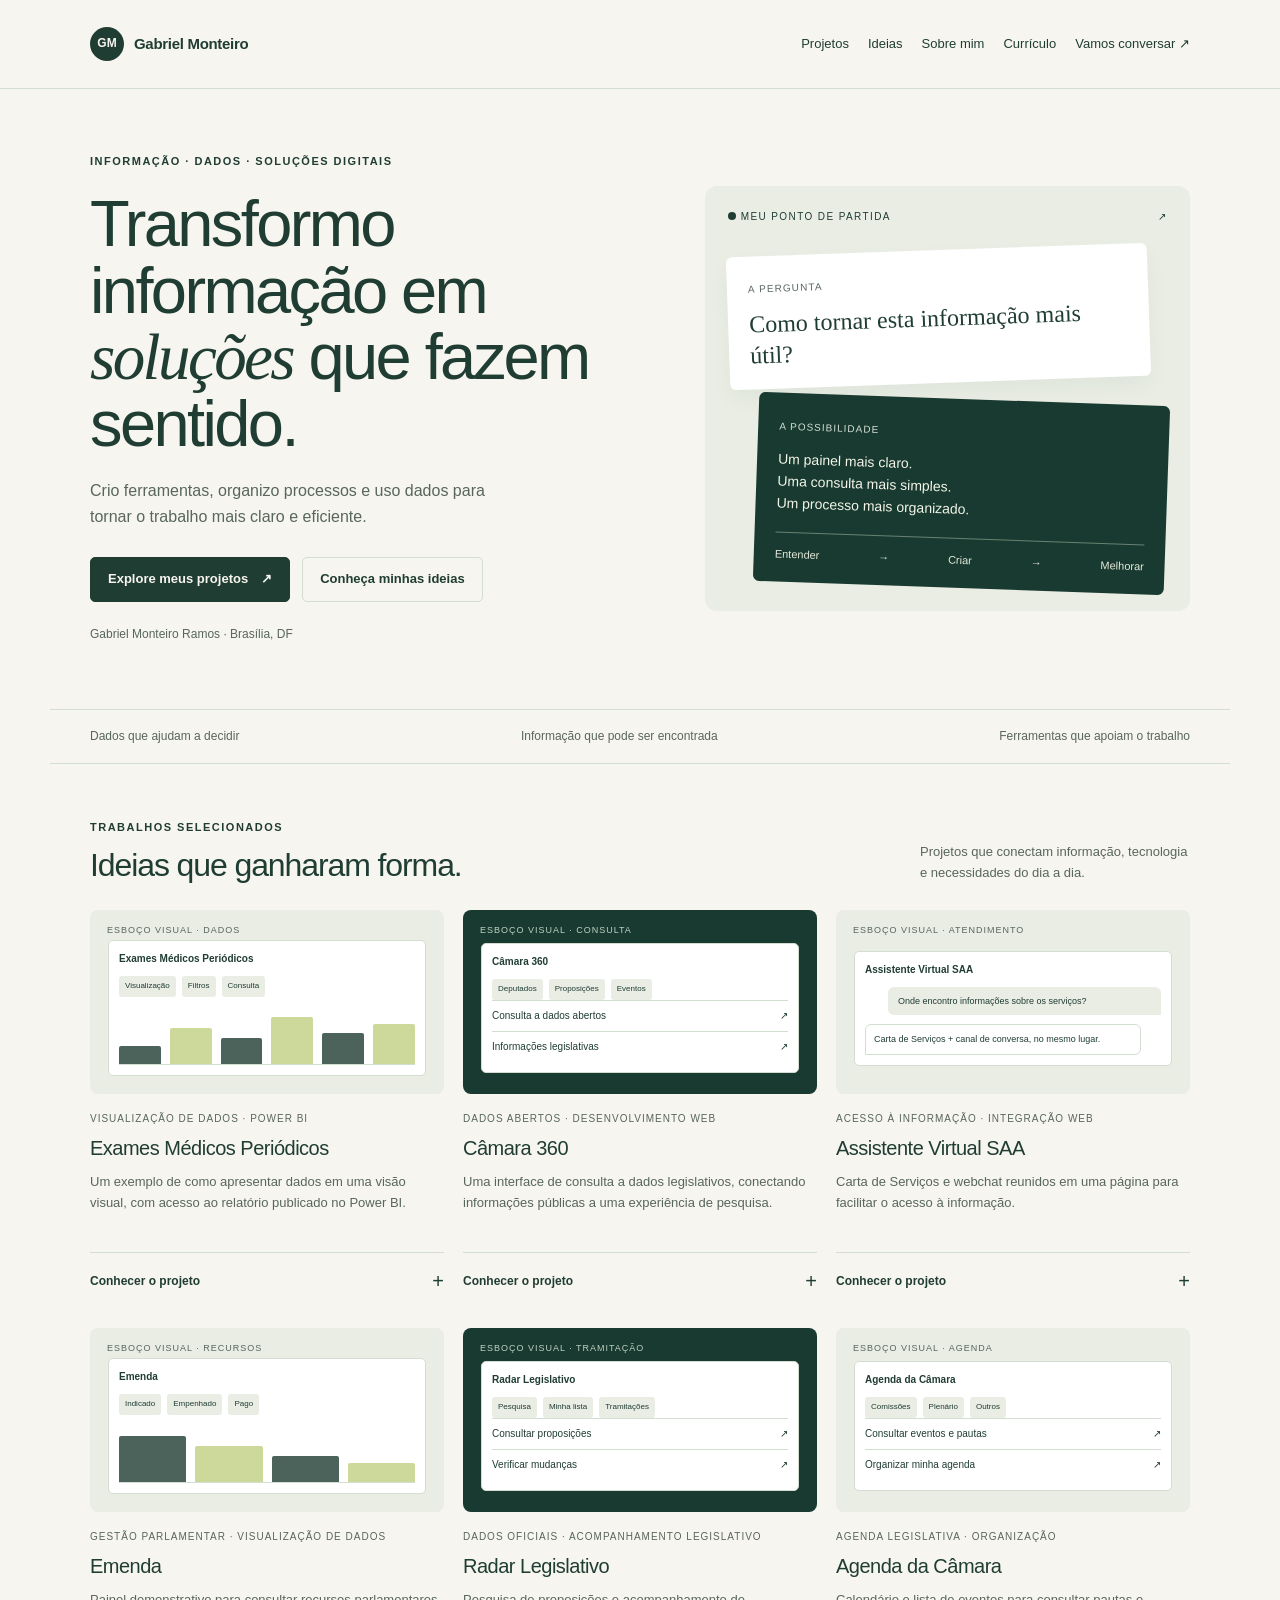
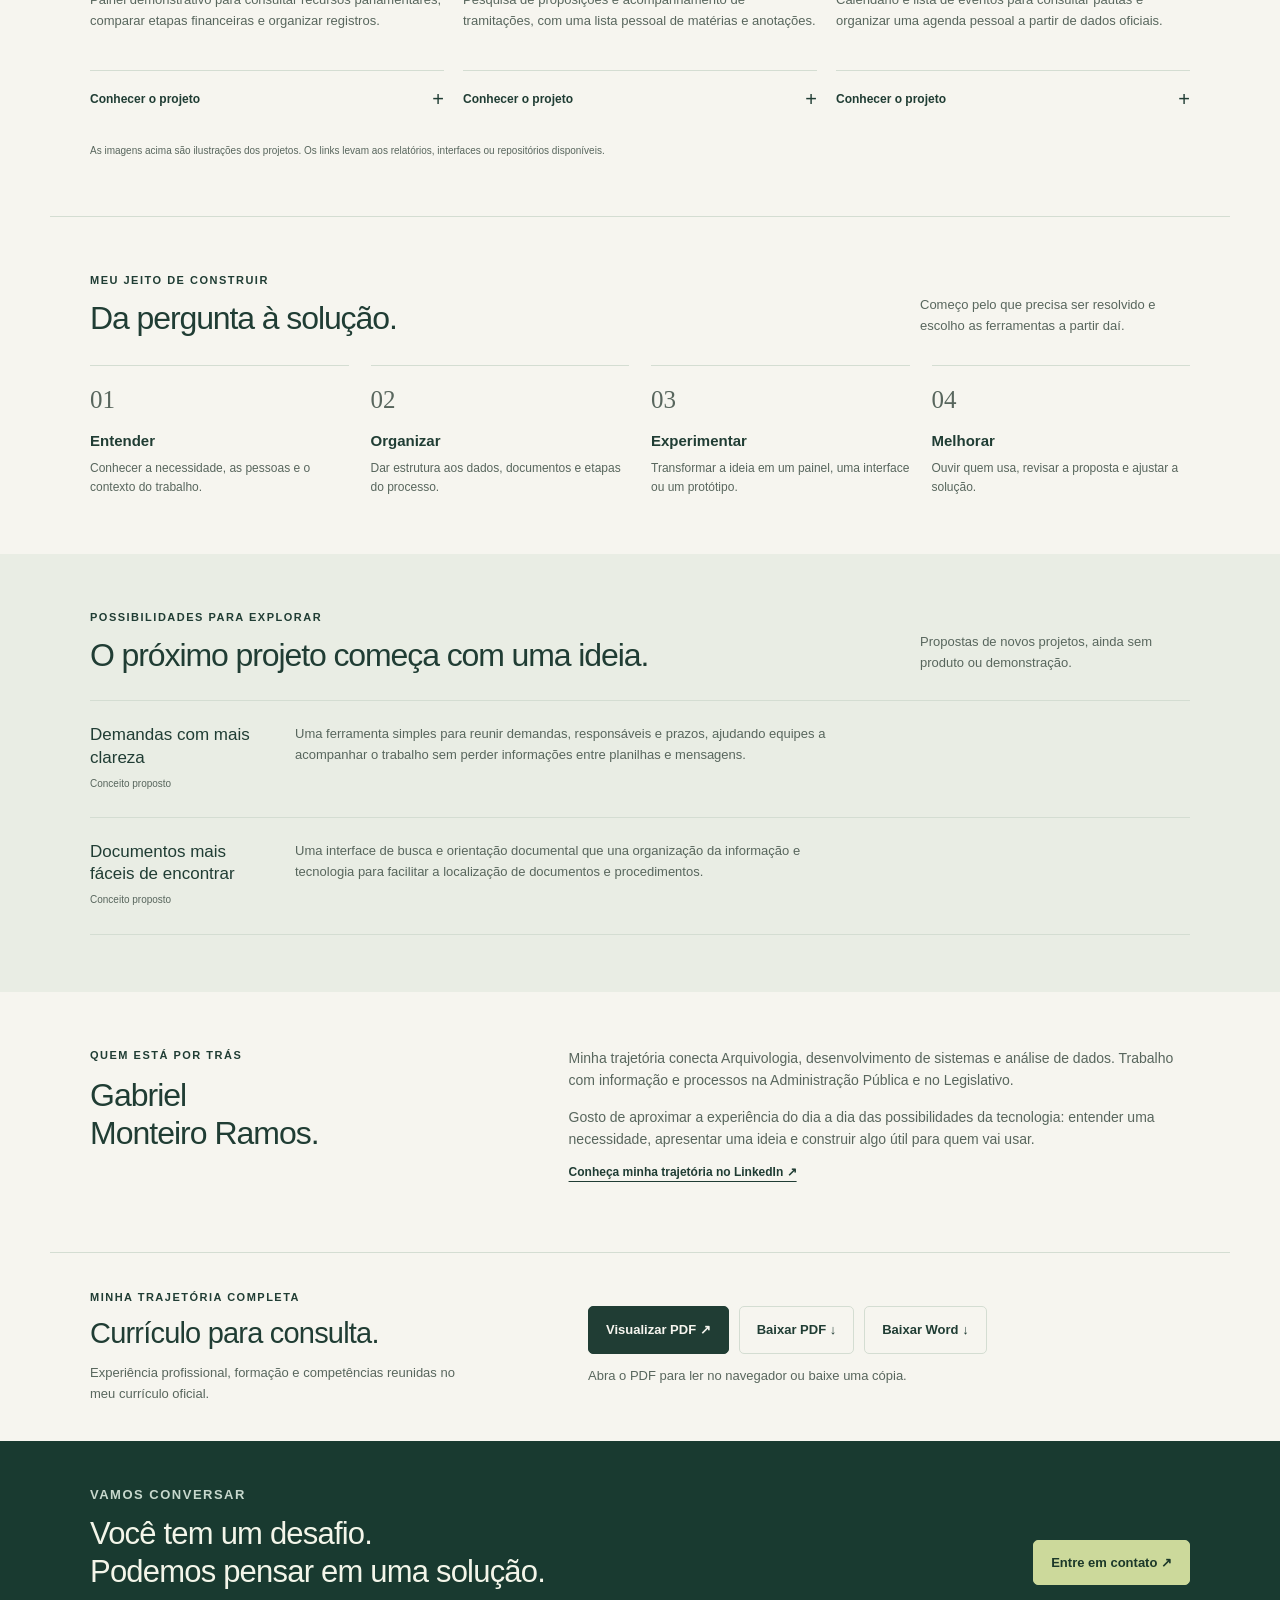
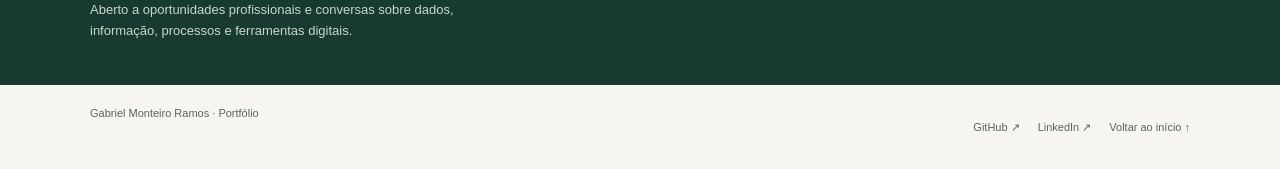
==== commit e8a13300: "Refaz portfólio com foco em projetos e ideias, currículo e layout responsivo" ====
--- a/index.html
+++ b/index.html
@@ -1,1449 +1,172 @@
 <!doctype html>
-<html lang="pt-BR"><head><meta charset="utf-8"><meta name="viewport" content="width=device-width,initial-scale=1,viewport-fit=cover"><meta name="theme-color" content="#183b3c"><meta name="description" content="Portfólio profissional de Gabriel Monteiro Ramos em gestão da informação, processos, Arquivologia, dados e soluções digitais."><title>Gabriel Monteiro Ramos | Portfólio profissional</title><style id="portfolio-styles">
+<html lang="pt-BR"><head>
+<meta charset="utf-8">
+<meta name="viewport" content="width=device-width,initial-scale=1,viewport-fit=cover">
+<meta name="theme-color" content="#193a30">
+<meta name="description" content="Gabriel Monteiro Ramos: projetos, ideias e soluções em informação, dados e tecnologia. Conheça os trabalhos e consulte o currículo.">
+<link rel="canonical" href="https://monteiro619.github.io/portfolio-gabriel/">
+<title>Gabriel Monteiro Ramos | Projetos, ideias e soluções</title>
+<style>
+:root{color-scheme:light dark;background:light-dark(#f6f5ef,#171d1b)}
+html,body{margin:0;padding:0}body{min-width:320px}
+button,summary{cursor:pointer}
+#gabriel-creative-portfolio{min-height:100vh}
+#gabriel-creative-portfolio .cursor-interaction{cursor:pointer}
+#gabriel-creative-portfolio .gp-hero h1{font-size:clamp(36px,5.3vw,65px)}
+.gp-skip{position:absolute;top:8px;left:8px;transform:translateY(-160%);z-index:10;background:#193a30;color:#f3f5e9;padding:12px 16px;border-radius:5px}
+.gp-skip:focus{transform:translateY(0)}
+a:focus-visible,summary:focus-visible{outline:3px solid light-dark(#406b53,#c4d795);outline-offset:4px}
+</style>
+</head><body>
+<a class="gp-skip" href="#conteudo">Ir para o conteúdo</a>
+<div id="gabriel-creative-portfolio">
+  <style>
+    #gabriel-creative-portfolio{--gp-bg:light-dark(#f6f5ef,#171d1b);--gp-ink:light-dark(#203d34,#edf1e8);--gp-soft:light-dark(#e9ede4,#29362e);--gp-panel:light-dark(#ffffff,#202b25);--gp-muted:light-dark(#58665d,#bdc8be);--gp-line:light-dark(#d4ddd2,#445548);--gp-accent:light-dark(#ccd99b,#c4d795);--gp-dark:#193a30;--gp-on-dark:#f3f5e9;font-family:Arial,Helvetica,sans-serif;color:var(--gp-ink);background:var(--gp-bg);font-size:16px;line-height:1.6;width:100%;overflow-wrap:anywhere;container-type:inline-size}
+    #gabriel-creative-portfolio *{box-sizing:border-box}
+    #gabriel-creative-portfolio h1,#gabriel-creative-portfolio h2,#gabriel-creative-portfolio h3,#gabriel-creative-portfolio p{margin:0}
+    #gabriel-creative-portfolio a{color:inherit;text-decoration:none}
+    #gabriel-creative-portfolio button{font:inherit}
+    #gabriel-creative-portfolio .gp-wrap{max-width:1180px;margin:0 auto;padding:0 40px}
+    #gabriel-creative-portfolio .gp-header{border-bottom:1px solid var(--gp-line)}
+    #gabriel-creative-portfolio .gp-nav{display:flex;justify-content:space-between;align-items:center;gap:20px;padding-top:22px;padding-bottom:22px}
+    #gabriel-creative-portfolio .gp-brand{font-size:15px;font-weight:700;letter-spacing:-.3px;display:flex;align-items:center;gap:10px}
+    #gabriel-creative-portfolio .gp-monogram{display:grid;place-items:center;width:34px;height:34px;border-radius:50%;background:var(--gp-ink);color:var(--gp-bg);font-size:12px;letter-spacing:0}
+    #gabriel-creative-portfolio .gp-links{display:flex;align-items:center;gap:25px;font-size:13px}
+    #gabriel-creative-portfolio .gp-links a{padding:8px 0}
+    #gabriel-creative-portfolio .gp-links a:hover{ text-decoration:underline;text-underline-offset:5px}
+    #gabriel-creative-portfolio .gp-mobile-nav{display:none;font-size:14px}
+    #gabriel-creative-portfolio .gp-mobile-nav summary{padding:10px;list-style:none}
+    #gabriel-creative-portfolio .gp-mobile-nav nav{display:flex;flex-wrap:wrap;gap:8px 18px;padding:12px 0}
+    #gabriel-creative-portfolio .gp-mobile-nav a{padding:8px 0}
+    #gabriel-creative-portfolio .gp-hero{display:grid;grid-template-columns:1.18fr 1fr;align-items:center;gap:42px;padding-top:64px;padding-bottom:65px}
+    #gabriel-creative-portfolio .gp-eyebrow{font-size:11px;font-weight:700;letter-spacing:1.5px;text-transform:uppercase}
+    #gabriel-creative-portfolio .gp-hero h1{font-size:clamp(36px,5.3cqi,65px);line-height:1.03;letter-spacing:-2.6px;font-weight:500;margin:20px 0}
+    #gabriel-creative-portfolio .gp-hero h1 em{font-family:Georgia,serif;font-weight:400}
+    #gabriel-creative-portfolio .gp-lead{color:var(--gp-muted);font-size:16px;max-width:440px}
+    #gabriel-creative-portfolio .gp-actions{display:flex;flex-wrap:wrap;gap:12px;margin-top:27px}
+    #gabriel-creative-portfolio .gp-button{display:inline-flex;align-items:center;justify-content:center;gap:13px;min-height:45px;border-radius:5px;padding:10px 17px;background:var(--gp-ink);color:var(--gp-bg);font-size:13px;font-weight:600;border:1px solid var(--gp-ink)}
+    #gabriel-creative-portfolio .gp-button-secondary{background:transparent;color:var(--gp-ink);border-color:var(--gp-line)}
+    #gabriel-creative-portfolio .gp-hero-caption{margin-top:23px;color:var(--gp-muted);font-size:12px}
+    #gabriel-creative-portfolio .gp-desk{background:var(--gp-soft);border-radius:12px;padding:23px;min-height:340px;position:relative}
+    #gabriel-creative-portfolio .gp-desk-head{display:flex;justify-content:space-between;gap:12px;align-items:center;font-size:10px;letter-spacing:1.4px;text-transform:uppercase}
+    #gabriel-creative-portfolio .gp-dot{width:8px;height:8px;display:inline-block;border-radius:50%;background:var(--gp-ink);margin-right:5px}
+    #gabriel-creative-portfolio .gp-note{padding:18px 21px;background:var(--gp-panel);border-radius:6px;box-shadow:0 10px 22px #13291c0a;transform:rotate(-2deg);margin:25px 18px 0 0}
+    #gabriel-creative-portfolio .gp-note small{font-size:10px;color:var(--gp-muted);letter-spacing:1.1px}
+    #gabriel-creative-portfolio .gp-note p{font-family:Georgia,serif;font-size:24px;line-height:1.3;margin-top:9px}
+    #gabriel-creative-portfolio .gp-note-two{background:var(--gp-dark);color:var(--gp-on-dark);transform:rotate(2deg);margin:16px 0 0 28px;padding:19px 21px;border-radius:6px}
+    #gabriel-creative-portfolio .gp-note-two small{font-size:10px;letter-spacing:1px;color:#d3dfd4}
+    #gabriel-creative-portfolio .gp-note-two p{font-size:14px;margin-top:10px}
+    #gabriel-creative-portfolio .gp-step-line{display:flex;justify-content:space-between;gap:8px;margin-top:17px;padding-top:13px;border-top:1px solid #688273;font-size:11px;color:#e4eadb}
+    #gabriel-creative-portfolio .gp-strip{border-top:1px solid var(--gp-line);border-bottom:1px solid var(--gp-line);padding-top:17px;padding-bottom:17px;display:flex;flex-wrap:wrap;gap:12px 28px;justify-content:space-between;font-size:12px;color:var(--gp-muted)}
+    #gabriel-creative-portfolio .gp-section{padding-top:55px;padding-bottom:57px}
+    #gabriel-creative-portfolio .gp-section-head{display:flex;align-items:end;justify-content:space-between;gap:25px;margin-bottom:27px}
+    #gabriel-creative-portfolio .gp-section-head h2{font-size:32px;line-height:1.15;font-weight:500;letter-spacing:-1.1px;margin-top:10px}
+    #gabriel-creative-portfolio .gp-section-head>p{font-size:13px;color:var(--gp-muted);max-width:270px}
+    #gabriel-creative-portfolio .gp-projects{display:grid;grid-template-columns:repeat(3,minmax(0,1fr));gap:19px}
+    #gabriel-creative-portfolio .gp-project{min-width:0}
+    #gabriel-creative-portfolio .gp-preview{height:184px;border-radius:8px;padding:18px;background:var(--gp-soft);display:flex;flex-direction:column;justify-content:center;position:relative}
+    #gabriel-creative-portfolio .gp-preview-label{font-size:9px;letter-spacing:1px;color:var(--gp-muted);text-transform:uppercase;position:absolute;top:13px;left:17px}
+    #gabriel-creative-portfolio .gp-demo-window{background:var(--gp-panel);border:1px solid var(--gp-line);border-radius:5px;margin-top:12px;padding:10px;font-size:10px;color:var(--gp-ink)}
+    #gabriel-creative-portfolio .gp-demo-title{font-size:10px;font-weight:700;margin-bottom:9px}
+    #gabriel-creative-portfolio .gp-demo-categories{display:flex;gap:6px;font-size:8px;flex-wrap:wrap}
+    #gabriel-creative-portfolio .gp-demo-categories span{padding:4px 6px;background:var(--gp-soft);border-radius:3px}
+    #gabriel-creative-portfolio .gp-chart{display:flex;align-items:end;gap:9px;height:63px;padding-top:10px;border-bottom:1px solid var(--gp-line);margin-top:5px}
+    #gabriel-creative-portfolio .gp-chart span{background:var(--gp-ink);flex:1;border-radius:2px 2px 0 0;opacity:.8}
+    #gabriel-creative-portfolio .gp-chart span:nth-child(2n){background:var(--gp-accent);opacity:1}
+    #gabriel-creative-portfolio .gp-preview-dark{background:var(--gp-dark);color:var(--gp-on-dark)}
+    #gabriel-creative-portfolio .gp-preview-dark .gp-preview-label{color:#c0d1c4}
+    #gabriel-creative-portfolio .gp-demo-row{padding:7px 0;border-top:1px solid var(--gp-line);display:flex;justify-content:space-between;gap:8px}
+    #gabriel-creative-portfolio .gp-chat-question{background:var(--gp-soft);padding:7px 10px;border-radius:6px 6px 0 6px;margin-left:23px;font-size:9px}
+    #gabriel-creative-portfolio .gp-chat-answer{padding:7px 8px;border:1px solid var(--gp-line);border-radius:6px 6px 6px 0;margin:9px 20px 0 0;font-size:9px}
+    #gabriel-creative-portfolio .gp-project-category{font-size:10px;color:var(--gp-muted);margin-top:17px;text-transform:uppercase;letter-spacing:1px}
+    #gabriel-creative-portfolio .gp-project h3{font-size:20px;font-weight:500;letter-spacing:-.5px;margin:5px 0 8px}
+    #gabriel-creative-portfolio .gp-project>p:last-of-type{color:var(--gp-muted);font-size:13px;min-height:65px}
+    #gabriel-creative-portfolio .gp-project details{font-size:12px;margin-top:15px}
+    #gabriel-creative-portfolio .gp-project summary{list-style:none;border-top:1px solid var(--gp-line);padding:12px 0;display:flex;align-items:center;justify-content:space-between;font-weight:600;min-height:44px}
+    #gabriel-creative-portfolio .gp-project summary::after{content:'+';font-size:20px;font-weight:400}
+    #gabriel-creative-portfolio .gp-project details[open] summary::after{content:'−'}
+    #gabriel-creative-portfolio .gp-project-details{background:var(--gp-panel);border-radius:6px;padding:16px;display:grid;gap:13px}
+    #gabriel-creative-portfolio .gp-project-details strong{display:block;font-size:11px;margin-bottom:3px}
+    #gabriel-creative-portfolio .gp-project-details p{color:var(--gp-muted);font-size:12px}
+    #gabriel-creative-portfolio .gp-project-details a{font-size:12px;font-weight:600;text-decoration:underline;text-underline-offset:4px;padding:8px 0;display:block}
+    #gabriel-creative-portfolio .gp-caption{font-size:10px;color:var(--gp-muted);margin-top:16px}
+    #gabriel-creative-portfolio .gp-method{border-top:1px solid var(--gp-line)}
+    #gabriel-creative-portfolio .gp-method-grid{display:grid;grid-template-columns:repeat(4,minmax(0,1fr));gap:22px;margin-top:28px}
+    #gabriel-creative-portfolio .gp-method-step{border-top:1px solid var(--gp-line);padding-top:14px}
+    #gabriel-creative-portfolio .gp-method-step>span{font-family:Georgia,serif;font-size:25px;color:var(--gp-muted)}
+    #gabriel-creative-portfolio .gp-method-step h3{font-size:15px;font-weight:600;margin:9px 0 6px}
+    #gabriel-creative-portfolio .gp-method-step p{font-size:12px;color:var(--gp-muted)}
+    #gabriel-creative-portfolio .gp-ideas{background:var(--gp-soft)}
+    #gabriel-creative-portfolio .gp-idea-list{border-top:1px solid var(--gp-line)}
+    #gabriel-creative-portfolio .gp-idea{display:grid;grid-template-columns:180px 1fr;gap:25px;padding:23px 0;border-bottom:1px solid var(--gp-line)}
+    #gabriel-creative-portfolio .gp-idea h3{font-size:17px;font-weight:500;line-height:1.3}
+    #gabriel-creative-portfolio .gp-idea p{font-size:13px;color:var(--gp-muted);max-width:540px}
+    #gabriel-creative-portfolio .gp-concept{font-size:10px;display:inline-block;margin-top:7px;color:var(--gp-muted)}
+    #gabriel-creative-portfolio .gp-about{display:grid;grid-template-columns:1fr 1.45fr;gap:50px}
+    #gabriel-creative-portfolio .gp-about h2{font-size:32px;letter-spacing:-1px;font-weight:500;line-height:1.2;margin-top:11px}
+    #gabriel-creative-portfolio .gp-about-copy p{font-size:14px;color:var(--gp-muted)}
+    #gabriel-creative-portfolio .gp-about-copy p+p{margin-top:14px}
+    #gabriel-creative-portfolio .gp-text-link{display:inline-block;font-size:12px;font-weight:600;padding:12px 0;text-decoration:underline;text-underline-offset:5px}
+    #gabriel-creative-portfolio .gp-contact{background:var(--gp-dark);color:var(--gp-on-dark);padding-top:44px;padding-bottom:44px}
+    #gabriel-creative-portfolio .gp-contact-inner{display:flex;align-items:center;justify-content:space-between;gap:30px}
+    #gabriel-creative-portfolio .gp-contact h2{font-size:31px;font-weight:500;line-height:1.2;letter-spacing:-.8px;margin:10px 0}
+    #gabriel-creative-portfolio .gp-contact p{font-size:13px;color:#c7d8cd;max-width:430px}
+    #gabriel-creative-portfolio .gp-contact .gp-button{background:var(--gp-accent);color:#1c3829;border-color:var(--gp-accent)}
+    #gabriel-creative-portfolio .gp-footer{display:flex;justify-content:space-between;gap:15px;flex-wrap:wrap;padding-top:20px;padding-bottom:20px;font-size:11px;color:var(--gp-muted)}
+    #gabriel-creative-portfolio .gp-footer-links{display:flex;gap:18px}
+    #gabriel-creative-portfolio .gp-footer a{padding:7px 0}
+    #gabriel-creative-portfolio .gp-resume{border-top:1px solid var(--gp-line);padding-top:36px;padding-bottom:36px;display:grid;grid-template-columns:1fr 1.3fr;gap:35px;align-items:center}
+    #gabriel-creative-portfolio .gp-resume h2{font-size:29px;line-height:1.2;font-weight:500;letter-spacing:-.8px;margin-top:10px}
+    #gabriel-creative-portfolio .gp-resume p:not(.gp-eyebrow){font-size:13px;color:var(--gp-muted);margin-top:12px;max-width:370px}
+    #gabriel-creative-portfolio .gp-resume-actions{display:flex;flex-wrap:wrap;gap:10px}
+    #gabriel-creative-portfolio .gp-resume-actions .gp-button{min-height:48px}
+    #gabriel-creative-portfolio .gp-links{gap:19px}
+    #gabriel-creative-portfolio :is(.gp-brand,.gp-links a,.gp-mobile-nav a,.gp-footer a,.gp-text-link){min-height:44px;display:inline-flex;align-items:center}
+    #gabriel-creative-portfolio .gp-mobile-nav summary{min-height:44px;display:flex;align-items:center}
+    #gabriel-creative-portfolio .gp-project-details a{min-height:44px;display:flex;align-items:center}
+    #gabriel-creative-portfolio :is(.gp-hero>*,.gp-about>*,.gp-contact-inner>*,.gp-resume>*){min-width:0}
+    @container(max-width:820px){#gabriel-creative-portfolio .gp-nav{flex-wrap:wrap}#gabriel-creative-portfolio .gp-links{display:none}#gabriel-creative-portfolio .gp-mobile-nav{display:block}#gabriel-creative-portfolio .gp-mobile-nav[open]{width:100%}}
+    @container(max-width:590px){#gabriel-creative-portfolio .gp-resume{grid-template-columns:1fr;gap:22px}#gabriel-creative-portfolio .gp-resume-actions{display:grid;grid-template-columns:1fr;width:100%}#gabriel-creative-portfolio .gp-resume-actions .gp-button{width:100%;font-size:14px}#gabriel-creative-portfolio .gp-project>p:last-of-type,#gabriel-creative-portfolio .gp-about-copy p{font-size:15px}#gabriel-creative-portfolio .gp-project-details p{font-size:14px}#gabriel-creative-portfolio .gp-project summary{font-size:14px}}
+    @container(max-width:760px){#gabriel-creative-portfolio .gp-wrap{padding-left:25px;padding-right:25px}#gabriel-creative-portfolio .gp-hero{gap:27px;padding-top:40px;padding-bottom:40px}#gabriel-creative-portfolio .gp-desk{padding:17px;min-height:300px}#gabriel-creative-portfolio .gp-note p{font-size:21px}#gabriel-creative-portfolio .gp-projects{gap:14px}#gabriel-creative-portfolio .gp-preview{height:160px;padding:11px}#gabriel-creative-portfolio .gp-project h3{font-size:18px}#gabriel-creative-portfolio .gp-links{gap:15px}#gabriel-creative-portfolio .gp-about{gap:25px}}
+    @container(max-width:590px){#gabriel-creative-portfolio .gp-wrap{padding-left:20px;padding-right:20px}#gabriel-creative-portfolio .gp-hero{grid-template-columns:1fr;gap:28px}#gabriel-creative-portfolio .gp-hero h1{font-size:42px;letter-spacing:-1.7px;max-width:430px}#gabriel-creative-portfolio .gp-desk{min-height:0;max-width:450px}#gabriel-creative-portfolio .gp-nav{flex-wrap:wrap;gap:7px}#gabriel-creative-portfolio .gp-links{display:none}#gabriel-creative-portfolio .gp-mobile-nav{display:block}#gabriel-creative-portfolio .gp-mobile-nav[open]{width:100%}#gabriel-creative-portfolio .gp-section{padding-top:37px;padding-bottom:37px}#gabriel-creative-portfolio .gp-section-head{display:block}#gabriel-creative-portfolio .gp-section-head>p{margin-top:12px;max-width:none}#gabriel-creative-portfolio .gp-section-head h2{font-size:29px}#gabriel-creative-portfolio .gp-projects{grid-template-columns:1fr;gap:28px}#gabriel-creative-portfolio .gp-preview{height:200px;padding:24px}#gabriel-creative-portfolio .gp-demo-window{max-width:330px;width:100%;margin-left:auto;margin-right:auto}#gabriel-creative-portfolio .gp-project h3{font-size:22px}#gabriel-creative-portfolio .gp-project>p:last-of-type{min-height:0}#gabriel-creative-portfolio .gp-method-grid{grid-template-columns:repeat(2,minmax(0,1fr));gap:20px}#gabriel-creative-portfolio .gp-idea{grid-template-columns:1fr;gap:10px}#gabriel-creative-portfolio .gp-about{grid-template-columns:1fr;gap:21px}#gabriel-creative-portfolio .gp-contact-inner{display:block}#gabriel-creative-portfolio .gp-contact .gp-button{margin-top:22px}#gabriel-creative-portfolio .gp-footer{display:block}#gabriel-creative-portfolio .gp-footer-links{margin-top:8px}#gabriel-creative-portfolio .gp-strip{justify-content:flex-start;gap:8px 20px}}
+    @container(max-width:350px){#gabriel-creative-portfolio .gp-hero h1{font-size:36px}#gabriel-creative-portfolio .gp-wrap{padding-left:16px;padding-right:16px}#gabriel-creative-portfolio .gp-note{margin-right:5px;padding:16px}#gabriel-creative-portfolio .gp-note-two{margin-left:10px;padding:16px}#gabriel-creative-portfolio .gp-step-line{font-size:10px}}
+  @supports not (container-type:inline-size){@media(max-width:820px){#gabriel-creative-portfolio .gp-nav{flex-wrap:wrap}#gabriel-creative-portfolio .gp-links{display:none}#gabriel-creative-portfolio .gp-mobile-nav{display:block}#gabriel-creative-portfolio .gp-mobile-nav[open]{width:100%}}@media(max-width:590px){#gabriel-creative-portfolio .gp-resume{grid-template-columns:1fr;gap:22px}#gabriel-creative-portfolio .gp-resume-actions{display:grid;grid-template-columns:1fr;width:100%}#gabriel-creative-portfolio .gp-resume-actions .gp-button{width:100%;font-size:14px}#gabriel-creative-portfolio .gp-project>p:last-of-type,#gabriel-creative-portfolio .gp-about-copy p{font-size:15px}#gabriel-creative-portfolio .gp-project-details p{font-size:14px}#gabriel-creative-portfolio .gp-project summary{font-size:14px}}@media(max-width:760px){#gabriel-creative-portfolio .gp-wrap{padding-left:25px;padding-right:25px}#gabriel-creative-portfolio .gp-hero{gap:27px;padding-top:40px;padding-bottom:40px}#gabriel-creative-portfolio .gp-desk{padding:17px;min-height:300px}#gabriel-creative-portfolio .gp-note p{font-size:21px}#gabriel-creative-portfolio .gp-projects{gap:14px}#gabriel-creative-portfolio .gp-preview{height:160px;padding:11px}#gabriel-creative-portfolio .gp-project h3{font-size:18px}#gabriel-creative-portfolio .gp-links{gap:15px}#gabriel-creative-portfolio .gp-about{gap:25px}}@media(max-width:590px){#gabriel-creative-portfolio .gp-wrap{padding-left:20px;padding-right:20px}#gabriel-creative-portfolio .gp-hero{grid-template-columns:1fr;gap:28px}#gabriel-creative-portfolio .gp-hero h1{font-size:42px;letter-spacing:-1.7px;max-width:430px}#gabriel-creative-portfolio .gp-desk{min-height:0;max-width:450px}#gabriel-creative-portfolio .gp-nav{flex-wrap:wrap;gap:7px}#gabriel-creative-portfolio .gp-links{display:none}#gabriel-creative-portfolio .gp-mobile-nav{display:block}#gabriel-creative-portfolio .gp-mobile-nav[open]{width:100%}#gabriel-creative-portfolio .gp-section{padding-top:37px;padding-bottom:37px}#gabriel-creative-portfolio .gp-section-head{display:block}#gabriel-creative-portfolio .gp-section-head>p{margin-top:12px;max-width:none}#gabriel-creative-portfolio .gp-section-head h2{font-size:29px}#gabriel-creative-portfolio .gp-projects{grid-template-columns:1fr;gap:28px}#gabriel-creative-portfolio .gp-preview{height:200px;padding:24px}#gabriel-creative-portfolio .gp-demo-window{max-width:330px;width:100%;margin-left:auto;margin-right:auto}#gabriel-creative-portfolio .gp-project h3{font-size:22px}#gabriel-creative-portfolio .gp-project>p:last-of-type{min-height:0}#gabriel-creative-portfolio .gp-method-grid{grid-template-columns:repeat(2,minmax(0,1fr));gap:20px}#gabriel-creative-portfolio .gp-idea{grid-template-columns:1fr;gap:10px}#gabriel-creative-portfolio .gp-about{grid-template-columns:1fr;gap:21px}#gabriel-creative-portfolio .gp-contact-inner{display:block}#gabriel-creative-portfolio .gp-contact .gp-button{margin-top:22px}#gabriel-creative-portfolio .gp-footer{display:block}#gabriel-creative-portfolio .gp-footer-links{margin-top:8px}#gabriel-creative-portfolio .gp-strip{justify-content:flex-start;gap:8px 20px}}@media(max-width:350px){#gabriel-creative-portfolio .gp-hero h1{font-size:36px}#gabriel-creative-portfolio .gp-wrap{padding-left:16px;padding-right:16px}#gabriel-creative-portfolio .gp-note{margin-right:5px;padding:16px}#gabriel-creative-portfolio .gp-note-two{margin-left:10px;padding:16px}#gabriel-creative-portfolio .gp-step-line{font-size:10px}}}</style>
+  <header class="gp-header"><div class="gp-wrap gp-nav"><a class="gp-brand cursor-interaction" href="#gp-start"><span class="gp-monogram">GM</span>Gabriel Monteiro</a><nav class="gp-links" aria-label="Navegação principal"><a href="#gp-projects" class="cursor-interaction">Projetos</a><a href="#gp-ideas" class="cursor-interaction">Ideias</a><a href="#gp-about" class="cursor-interaction">Sobre mim</a><a href="#gp-resume" class="cursor-interaction">Currículo</a><a href="#gp-contact" class="cursor-interaction">Vamos conversar ↗</a></nav><details class="gp-mobile-nav"><summary class="cursor-interaction">Menu +</summary><nav aria-label="Menu para celular"><a class="cursor-interaction" href="#gp-projects">Projetos</a><a class="cursor-interaction" href="#gp-ideas">Ideias</a><a class="cursor-interaction" href="#gp-about">Sobre mim</a><a class="cursor-interaction" href="#gp-resume">Currículo</a><a class="cursor-interaction" href="#gp-contact">Contato</a></nav></details></div></header>
+  <main id="conteudo">
+    <section class="gp-wrap gp-hero" id="gp-start"><div><p class="gp-eyebrow">Informação · Dados · Soluções digitais</p><h1>Transformo informação em <em>soluções</em> que fazem sentido.</h1><p class="gp-lead">Crio ferramentas, organizo processos e uso dados para tornar o trabalho mais claro e eficiente.</p><div class="gp-actions"><a class="gp-button cursor-interaction" href="#gp-projects">Explore meus projetos <span aria-hidden="true">↗</span></a><a class="gp-button gp-button-secondary cursor-interaction" href="#gp-ideas">Conheça minhas ideias</a></div><p class="gp-hero-caption">Gabriel Monteiro Ramos · Brasília, DF</p></div><div class="gp-desk" aria-label="Composição visual: uma ideia se transforma em uma solução"><div class="gp-desk-head"><span><span class="gp-dot"></span>Meu ponto de partida</span><span aria-hidden="true">↗</span></div><div class="gp-note"><small>A PERGUNTA</small><p>Como tornar esta informação mais útil?</p></div><div class="gp-note-two"><small>A POSSIBILIDADE</small><p>Um painel mais claro.<br>Uma consulta mais simples.<br>Um processo mais organizado.</p><div class="gp-step-line"><span>Entender</span><span aria-hidden="true">→</span><span>Criar</span><span aria-hidden="true">→</span><span>Melhorar</span></div></div></div></section>
+    <div class="gp-wrap gp-strip"><span>Dados que ajudam a decidir</span><span>Informação que pode ser encontrada</span><span>Ferramentas que apoiam o trabalho</span></div>
+    <section class="gp-wrap gp-section" id="gp-projects"><div class="gp-section-head"><div><p class="gp-eyebrow">Trabalhos selecionados</p><h2>Ideias que ganharam forma.</h2></div><p>Projetos que conectam informação, tecnologia e necessidades do dia a dia.</p></div><div class="gp-projects">
+      <article class="gp-project"><div class="gp-preview" role="img" aria-label="Ilustração de um painel com filtros e gráfico; não reproduz o relatório real"><span class="gp-preview-label">Esboço visual · Dados</span><div class="gp-demo-window"><div class="gp-demo-title">Exames Médicos Periódicos</div><div class="gp-demo-categories"><span>Visualização</span><span>Filtros</span><span>Consulta</span></div><div class="gp-chart" aria-hidden="true"><span style="height:35%"></span><span style="height:70%"></span><span style="height:50%"></span><span style="height:90%"></span><span style="height:60%"></span><span style="height:78%"></span></div></div></div><p class="gp-project-category">Visualização de dados · Power BI</p><h3>Exames Médicos Periódicos</h3><p>Um exemplo de como apresentar dados em uma visão visual, com acesso ao relatório publicado no Power BI.</p><details><summary class="cursor-interaction">Conhecer o projeto</summary><div class="gp-project-details"><div><strong>A proposta</strong><p>Tornar a consulta aos dados mais visual e apoiar a leitura das informações sobre exames médicos periódicos.</p></div><div><strong>A solução</strong><p>Painel em Power BI disponível para consulta pelo link público.</p></div><a class="cursor-interaction" href="https://app.powerbi.com/view?r=eyJrIjoiM2NmZDFlMTItNDNjOS00NTM0LTk3M2UtMjM4ZGZhZGQ0NzliIiwidCI6IjlhNTU0YWQzLWI1MmItNDg2Mi1hMzZmLTg0ZDg5MWU1YzcwNSJ9" target="_blank" rel="noopener noreferrer">Abrir relatório real ↗</a></div></details></article>
+      <article class="gp-project"><div class="gp-preview gp-preview-dark" role="img" aria-label="Ilustração de uma interface de consulta legislativa; não reproduz o sistema real"><span class="gp-preview-label">Esboço visual · Consulta</span><div class="gp-demo-window"><div class="gp-demo-title">Câmara 360</div><div class="gp-demo-categories"><span>Deputados</span><span>Proposições</span><span>Eventos</span></div><div class="gp-demo-row"><span>Consulta a dados abertos</span><span>↗</span></div><div class="gp-demo-row"><span>Informações legislativas</span><span>↗</span></div></div></div><p class="gp-project-category">Dados abertos · Desenvolvimento web</p><h3>Câmara 360</h3><p>Uma interface de consulta a dados legislativos, conectando informações públicas a uma experiência de pesquisa.</p><details><summary class="cursor-interaction">Conhecer o projeto</summary><div class="gp-project-details"><div><strong>O problema</strong><p>Consultar diferentes informações sobre a atividade legislativa em uma mesma interface.</p></div><div><strong>A solução</strong><p>Protótipo com consulta a deputados, órgãos, proposições e eventos, usando a API de Dados Abertos.</p></div><div><strong>O que existe hoje</strong><p>Projeto independente em HTML, JavaScript, Tailwind CSS e Node.js. O assistente de IA é simulado; informações estimadas devem ser conferidas na fonte oficial.</p></div><a class="cursor-interaction" href="https://github.com/Monteiro619/ADSnm2bb" target="_blank" rel="noopener noreferrer">Ver código e documentação ↗</a></div></details></article>
+      <article class="gp-project"><div class="gp-preview" role="img" aria-label="Ilustração conceitual de um webchat; não reproduz respostas reais do assistente"><span class="gp-preview-label">Esboço visual · Atendimento</span><div class="gp-demo-window"><div class="gp-demo-title">Assistente Virtual SAA</div><div class="gp-chat-question">Onde encontro informações sobre os serviços?</div><div class="gp-chat-answer">Carta de Serviços + canal de conversa, no mesmo lugar.</div></div></div><p class="gp-project-category">Acesso à informação · Integração web</p><h3>Assistente Virtual SAA</h3><p>Carta de Serviços e webchat reunidos em uma página para facilitar o acesso à informação.</p><details><summary class="cursor-interaction">Conhecer o projeto</summary><div class="gp-project-details"><div><strong>O problema</strong><p>Aproximar a consulta à Carta de Serviços e o acesso a um canal de atendimento.</p></div><div><strong>A solução</strong><p>Interface web com documento em PDF e integração ao webchat do Microsoft Copilot Studio, adaptada para telas menores.</p></div><div><strong>O que existe hoje</strong><p>Interface em HTML, CSS e JavaScript. A disponibilidade do chat e sua base de conhecimento dependem do serviço externo.</p></div><a class="cursor-interaction" href="https://monteiro619.github.io/assistente-virtual-saa/" target="_blank" rel="noopener noreferrer">Abrir interface ↗</a><a class="cursor-interaction" href="https://github.com/Monteiro619/assistente-virtual-saa" target="_blank" rel="noopener noreferrer">Ver código ↗</a></div></details></article>
+    <article class="gp-project"><div class="gp-preview" role="img" aria-label="Ilustração de um painel de execução financeira; não representa valores reais"><span class="gp-preview-label">Esboço visual · Recursos</span><div class="gp-demo-window"><div class="gp-demo-title">Emenda</div><div class="gp-demo-categories"><span>Indicado</span><span>Empenhado</span><span>Pago</span></div><div class="gp-chart" aria-hidden="true"><span style="height:88%"></span><span style="height:70%"></span><span style="height:50%"></span><span style="height:36%"></span></div></div></div><p class="gp-project-category">Gestão parlamentar · Visualização de dados</p><h3>Emenda</h3><p>Painel demonstrativo para consultar recursos parlamentares, comparar etapas financeiras e organizar registros.</p><details><summary class="cursor-interaction">Conhecer o projeto</summary><div class="gp-project-details"><div><strong>O problema</strong><p>Reunir destinos, valores e etapas de execução em uma visão que facilite o acompanhamento de recursos.</p></div><div><strong>A solução</strong><p>Filtros por exercício, município e área, gráficos, cadastro e edição de registros, importação e exportação CSV.</p></div><div><strong>O que existe hoje</strong><p>Demonstração em HTML, CSS e JavaScript, com dados fictícios e armazenamento no navegador de cada visitante. Não se conecta a sistemas oficiais. Os indicadores financeiros não comprovam a entrega do objeto.</p></div><a class="cursor-interaction" href="painel-emendas/" target="_blank" rel="noopener noreferrer">Testar demonstração ↗</a><a class="cursor-interaction" href="https://github.com/Monteiro619/portfolio-gabriel/tree/main/painel-emendas" target="_blank" rel="noopener noreferrer">Ver código ↗</a></div></details></article>
+<article class="gp-project"><div class="gp-preview gp-preview-dark" role="img" aria-label="Ilustração de uma lista de acompanhamento legislativo; não reproduz matérias reais"><span class="gp-preview-label">Esboço visual · Tramitação</span><div class="gp-demo-window"><div class="gp-demo-title">Radar Legislativo</div><div class="gp-demo-categories"><span>Pesquisa</span><span>Minha lista</span><span>Tramitações</span></div><div class="gp-demo-row"><span>Consultar proposições</span><span>↗</span></div><div class="gp-demo-row"><span>Verificar mudanças</span><span>↗</span></div></div></div><p class="gp-project-category">Dados oficiais · Acompanhamento legislativo</p><h3>Radar Legislativo</h3><p>Pesquisa de proposições e acompanhamento de tramitações, com uma lista pessoal de matérias e anotações.</p><details><summary class="cursor-interaction">Conhecer o projeto</summary><div class="gp-project-details"><div><strong>O problema</strong><p>Pesquisar matérias e organizar o acompanhamento de proposições de interesse.</p></div><div><strong>A solução</strong><p>Consulta à API de Dados Abertos da Câmara com filtros, detalhes da matéria, histórico, prioridades e verificação manual de mudanças.</p></div><div><strong>O que existe hoje</strong><p>Interface com dados oficiais, exportação CSV e backup. Anotações ficam no navegador e não há notificações em segundo plano. As consultas dependem da disponibilidade da API; é um projeto pessoal, sem ser um serviço oficial da Câmara.</p></div><a class="cursor-interaction" href="radar-legislativo/" target="_blank" rel="noopener noreferrer">Testar radar ↗</a><a class="cursor-interaction" href="https://github.com/Monteiro619/portfolio-gabriel/tree/main/radar-legislativo" target="_blank" rel="noopener noreferrer">Ver código ↗</a></div></details></article>
+<article class="gp-project"><div class="gp-preview" role="img" aria-label="Ilustração de uma agenda de eventos; não reproduz a programação oficial"><span class="gp-preview-label">Esboço visual · Agenda</span><div class="gp-demo-window"><div class="gp-demo-title">Agenda da Câmara</div><div class="gp-demo-categories"><span>Comissões</span><span>Plenário</span><span>Outros</span></div><div class="gp-demo-row"><span>Consultar eventos e pautas</span><span>↗</span></div><div class="gp-demo-row"><span>Organizar minha agenda</span><span>↗</span></div></div></div><p class="gp-project-category">Agenda legislativa · Organização</p><h3>Agenda da Câmara</h3><p>Calendário e lista de eventos para consultar pautas e organizar uma agenda pessoal a partir de dados oficiais.</p><details><summary class="cursor-interaction">Conhecer o projeto</summary><div class="gp-project-details"><div><strong>O problema</strong><p>Consultar a programação legislativa e reunir os eventos de interesse em uma agenda.</p></div><div><strong>A solução</strong><p>Calendário, filtros por órgão, assunto e período, detalhes de eventos e pautas, anotações e exportação para arquivo de calendário.</p></div><div><strong>O que existe hoje</strong><p>Consulta à API oficial da Câmara, agenda salva no navegador, backup e exportação CSV e .ics. Atualizações são verificadas manualmente e arquivos de calendário não sincronizam mudanças automaticamente. É um projeto pessoal de portfólio.</p></div><a class="cursor-interaction" href="agenda-camara/" target="_blank" rel="noopener noreferrer">Testar agenda ↗</a><a class="cursor-interaction" href="https://github.com/Monteiro619/portfolio-gabriel/tree/main/agenda-camara" target="_blank" rel="noopener noreferrer">Ver código ↗</a></div></details></article>
+</div><p class="gp-caption">As imagens acima são ilustrações dos projetos. Os links levam aos relatórios, interfaces ou repositórios disponíveis.</p></section>
+    <section class="gp-wrap gp-section gp-method"><div class="gp-section-head"><div><p class="gp-eyebrow">Meu jeito de construir</p><h2>Da pergunta à solução.</h2></div><p>Começo pelo que precisa ser resolvido e escolho as ferramentas a partir daí.</p></div><div class="gp-method-grid"><article class="gp-method-step"><span>01</span><h3>Entender</h3><p>Conhecer a necessidade, as pessoas e o contexto do trabalho.</p></article><article class="gp-method-step"><span>02</span><h3>Organizar</h3><p>Dar estrutura aos dados, documentos e etapas do processo.</p></article><article class="gp-method-step"><span>03</span><h3>Experimentar</h3><p>Transformar a ideia em um painel, uma interface ou um protótipo.</p></article><article class="gp-method-step"><span>04</span><h3>Melhorar</h3><p>Ouvir quem usa, revisar a proposta e ajustar a solução.</p></article></div></section>
+    <section class="gp-ideas" id="gp-ideas"><div class="gp-wrap gp-section"><div class="gp-section-head"><div><p class="gp-eyebrow">Possibilidades para explorar</p><h2>O próximo projeto começa com uma ideia.</h2></div><p>Propostas de novos projetos, ainda sem produto ou demonstração.</p></div><div class="gp-idea-list"><article class="gp-idea"><div><h3>Demandas com mais clareza</h3><span class="gp-concept">Conceito proposto</span></div><p>Uma ferramenta simples para reunir demandas, responsáveis e prazos, ajudando equipes a acompanhar o trabalho sem perder informações entre planilhas e mensagens.</p></article><article class="gp-idea"><div><h3>Documentos mais fáceis de encontrar</h3><span class="gp-concept">Conceito proposto</span></div><p>Uma interface de busca e orientação documental que una organização da informação e tecnologia para facilitar a localização de documentos e procedimentos.</p></article></div></div></section>
+    <section class="gp-wrap gp-section gp-about" id="gp-about"><div><p class="gp-eyebrow">Quem está por trás</p><h2>Gabriel<br>Monteiro Ramos.</h2></div><div class="gp-about-copy"><p>Minha trajetória conecta Arquivologia, desenvolvimento de sistemas e análise de dados. Trabalho com informação e processos na Administração Pública e no Legislativo.</p><p>Gosto de aproximar a experiência do dia a dia das possibilidades da tecnologia: entender uma necessidade, apresentar uma ideia e construir algo útil para quem vai usar.</p><a class="gp-text-link cursor-interaction" href="https://www.linkedin.com/in/gabriel-monteiro-ramos-105618204/" target="_blank" rel="noopener noreferrer">Conheça minha trajetória no LinkedIn ↗</a></div></section>
+    <section class="gp-wrap gp-section gp-resume" id="gp-resume" aria-labelledby="gp-resume-title"><div><p class="gp-eyebrow">Minha trajetória completa</p><h2 id="gp-resume-title">Currículo para consulta.</h2><p>Experiência profissional, formação e competências reunidas no meu currículo oficial.</p></div><div><div class="gp-resume-actions"><a class="gp-button cursor-interaction" data-gp-document="pdf" href="#gp-resume" target="_blank" rel="noopener" aria-label="Visualizar currículo em PDF, abre em outra aba">Visualizar PDF ↗</a><a class="gp-button gp-button-secondary cursor-interaction" data-gp-document="pdf" href="#gp-resume" download="Curriculo_Gabriel_Oficial.pdf">Baixar PDF ↓</a><a class="gp-button gp-button-secondary cursor-interaction" data-gp-document="word" href="#gp-resume" download="Curriculo_Gabriel_Oficial.docx">Baixar Word ↓</a></div><p>Abra o PDF para ler no navegador ou baixe uma cópia.</p></div></section>
+    <section class="gp-contact" id="gp-contact"><div class="gp-wrap gp-contact-inner"><div><p class="gp-eyebrow">Vamos conversar</p><h2>Você tem um desafio.<br>Podemos pensar em uma solução.</h2><p>Aberto a oportunidades profissionais e conversas sobre dados, informação, processos e ferramentas digitais.</p></div><a class="gp-button cursor-interaction" href="mailto:gabrielmonteiro1998@hotmail.com">Entre em contato ↗</a></div></section>
+  </main>
+  <footer class="gp-wrap gp-footer"><span>Gabriel Monteiro Ramos · Portfólio</span><div class="gp-footer-links"><a class="cursor-interaction" href="https://github.com/Monteiro619" target="_blank" rel="noopener noreferrer">GitHub ↗</a><a class="cursor-interaction" href="https://www.linkedin.com/in/gabriel-monteiro-ramos-105618204/" target="_blank" rel="noopener noreferrer">LinkedIn ↗</a><a class="cursor-interaction" href="#gp-start">Voltar ao início ↑</a></div></footer>
+  <script id="gp-resume-files" type="application/json">{"pdf":{"mime":"application/pdf","base64":"JVBERi0xLjcKJcOkw7zDtsOfCjIgMCBvYmoKPDwvTGVuZ3RoIDMgMCBSL0ZpbHRlci9GbGF0ZURlY29kZT4+CnN0cmVhbQp4nLVbWY/cuBF+n18hIG8BRhYPkRIwaKCvSTbYfXAyQB6CPDh7wcnaCxsb5O+HrCqyihTFniOBgXFLzaNYd33FnkY1/Ofu3fHrbx9/+vD9b8Ppu/Pdl2EapnHSyzCv86i9GxarxsWp4euPd3/9/fD57hpGvXv6+NsvPz48vPvu/M1lmA6H04Wmhn9ff747Pd3ZOazu52nUyzo8/TC8e1SDtsPTT397mNRBPUx6MpM93IdP8+QmPy3x5QovjtMpPpwnR9/b8GoJf/W0hk+Xw9+f/nR3fbp7j8R8/vXrpw+/JGrUPjV6HedEjR6UStSYQM3hXj8AReG/GR6QKA1Ehb8+DjvCx1N8ez7cmzjoEt9fgdA1vn9M09UEc5SC7y7w1ykdtoKdTJhrwhaaVw+vlImPCsh4VHOmi0iB/ZXLH4mDK76II7u80fu8UWr0puYN7hRXV16cAnYCygK5Op3eBb7E/23+Fgemk0cBK+Bl+Bs+4llO6nwAZuNJruV5iB2X+DEsaePAa2SVV9eoIl49xgl6igsucaxW+LXYCN/r8FHDctoyJcf4FgQWhpWs+/bj538lxpnMuDGooFqDbiw2PBi3OO3trOJnvVqlvLNeMtatZlw2SqddlhgwTSc9iFLWC6hW1DK9hqO4rIRBCnpHCOFQ9yCKqJTAKdBS5KpmhQF1dTT6wtxOMjTIHeSZydwRHEaeaR5wZMZ9GRRolhqKw3//6U5FZ/NM9v35D3fTcB9nfBqCmxg9Pvwy/KUlG/t62Xg3ThulR4eQzCsc8hTFASaJVhCFEobos1D5NpcnUixQt10mERVvYNLqNhx6/Pjzv79mFz0jj94PXwbrgqUPfrKjWoOARot/knv/Ao8zEIifxAQU5btvPqlluPw6NH2M461uhZLKD/l5NHPYdBrXZDBmWJNMZggZyemBlwb/66MfWEiRIVyg+AS75S6z3tslrvL0z13f6Zu+c7FjWMyvo9uQfIK4EuMEOM7o3KbHqAoTmLeu3M0ff/zww8fPP/[base64]/mZDOiB2ItZCpsKqKIG846QwMPyYVFvueEoP5HeroQjlVmbmyaqBnMkk4URgofq/[base64]/YuIA/BnmA2UJQYj/[base64]/xGT/Tkk+lpNSk1nJdTuUnO2xaS5s6mZRv8C8CzkNgZTHNuI2RsDkzHbqTxRF0+5yhPvRNg6Z2d73eY0VuF4nFYHMKwbN3S/IElIG5oLe5M4vdxXBuv7HEca7qJkTUEVxRhduQojYo/MVFyDgpS4q8JFQIZ5vum6GqLV/VDU0p1b9uo6qqjcuO7Y64Z/wki56CmrPG2IDVWQTy65k0FVayZRPnaEaST0dkT3a6KM0EHCf6y/0i3urbktpLkknKsyuJ3HVNvvZzKNUkEcv65EdVnyn6raj7xixEPE5ohFlGFSbgJfmMcDZRw5auqNlLH+7mtmQ5VuaWYbCELNnMw4bZ3kJSsPFk9rxhZDpVwrwuTBOpMqLSz/0zYDLgINNBPaoVUkQH4boeq0SD2kRgQ+JBNouiZqTggizrL06/s2lnG9COMWKbEkkmqoB9oD3ajWgdHsEiq0FmBVnEDUUbuBazJ6TQWSi0gJlPUp1c35vnHwagKRILgAEAFXV65ABLTQm2IdZIlNWCImbjMnxKmNIBfWJ6shRzxD/0GuZyOSH6h2lKdRQZOKEmspunFhaKITuWRoAR0VSDR4k1wpGiPNuSiYQM1PGLpkXtCrxohjp3y8mFj6DcFlpBaqtMGjuCLbr1sTdFKuhWc/50CfXeqN5LWlcrdcTgdytV6NZuNyKMCbnMBGR1/iPrUW506jtHk4Y6q/heMGoT0jjdUdDM5aN7oNhK2iItJmS2z4AtbazmYR+ifYH5LfCtbGl2ca3oe1dQd5sdqPNjF5DnVyhbar1JPQkV8z1pX4VoGrJW07HhCt0/[base64]/3OSpOx1J/ItRa0lVYzv0chUwwFglZwLpTJxNC4jWgjHKug1UhqBLOtGhrIJm2XBQy5V7MyZTcGXusch10w3bfoQtek0XkOQZH3J2JMC7OtKpIEle8J8ZgkHeYZ5LohF4RwezACSgst5iKbRZVGCnY7FPE0glToROqgTxpX3OrF9qAM9Y/5DA+rbrxU/OuWhnnzjFpTAlp6NOGF8i7fZ7dwavx94Oi0gtRgO0q8OPJ2kv9jgfx94to73+WZfBq1UOvDL2P4oytR0P0LkEDJocXdhExEzpiQWzzwgD1E3amXEfM39SNnad7Xfxx+iGIc4JiyvIauMuSaQLANgNCarOX6/qONaRUV9MzNtqczLQ06z4CKddALK55DzrKuayEmC8dS0Fj3HKHYC9eCrnXvNphyp6KKZBKlYmPZYto1dub3ESHln7Npt75lw0sI/1oozljzTxklqYspcugQXHjVvW20obSJxJOfgWRPSPiXMqurD7MigMg/BhC1+Gvk7Od6t6iqJ8ChQJJ5a0qRvX/huqdSLddZ2ang16wZ4csNBJY7lctYwvlbcAavaGobwuepSj03JBA17C8YF5ZXGhhO4odRf7pVQttP0Usa8HUWxzRqNJCA34Eh2RhcoLi3cwNs91v1+YRvwCCT4YO1nCFyWIQ1Qdu86c55/11Hurfl+ewJpnt2gScsUPyLgxWpYTl6GTtpRnGizxBYlyGXfzQtOvHLTLQg6nbSIXRjYL/mwuYQS1GMrqpF23whyDW16ucPoVPxKzY3EKxUfwnBflEhQPVta6E0ym+WfMmpc2nRGJ1AwQvqATvGxurejKLaZzCNP5frsgyFVf/t97Wl7K7f7C+vdK0dmET+5Fh2fAuEOIVasLLSA62eP+Q7dhUkFcnE/O1efjevZYQmbC9Xa/R/ZoAXikw/HnMD7zLJdl24X9ioy27v15rjNURWo8CMw2IUuHsQfZuuHZq36fyk260Lz/[base64]/9SFJUiJbRg6BCQIgRf4BVpAURENPRe9AVfRJoUaX59laI06YiCFEOvKiBFemgqAtIjvUuRIlI0ROZ3nj2/zDPZmbs79+69SW5yPn/k2c2dnTnnzHz2nNlpjBEIBAKBQCAQCAQCgUAgEAgEAoFAIBAIBAKBQCAQCAQCgUAgEAgEAoFAIBAIBAKBQCAQCAQCgUAgEAgEAoFAIBAIBAKBQCAQCAQCgUAg+AePHj2Cv//888/ff/8dl5IA8oBUXEJ7+ePj4y3ywy380/Fxmzzhr5wn/PUhQzHbhw8f+tfUkBvkqWkoN0phGv5ICgEK46g+gUBIC0CvcfTo0QkTJkyfPv2LlAGQZNKkSRcuXOAS2sv/448/ivLDBdzu2LHD8XEl8N1469atzz77TJQKbufMmYOO0mdTr1y5cvLkyf4yNeQzceLEjRs3OmqKSt28eXPq1KkWpaKjo/U92sKFCy05JC+mTJmybNkyluI9GrpdENgwjIwZMxopAxkyZIC/33//PTPDQkf5Bw4caAjy40X37t15Aq+ALfbXX3+FTNKlSycKljNnTohVfDM1KlKzZk3IJ3369H4xFGraunVrZgaljkodPnxYVAov8ubNq/P2wJZcvHhx2SzJBTTjc889x5zaSbID2+GMGTNA4CeeeCJjykCmTJlAng0bNjA9og0ePFiUHy7gtmfPnswF0Y4fPw6ZPPbYY1wquM2TJ49LokVGRkI+jz/+uF8MhZq2bduW6RHtyJEjolJwAbehoaH6RAsPD7eYJRkBZgRhIiIiWJAQjTyaCPJoSpBHcwMimgwimhJENDewJxo0eNAlQyCB+cvlGq6J1q1bN/jp/v37D70EUuno0aOGimj37t0DkbzNE/DXX39BtjVq1DAkokEpjqbGXy3yoKYtW7aEnB88eMDLArNYRjfE0BGewjzx8fz587skGsoW0KbCi0iVREsu+IVo5NFkpcijJReUREMzQse/cePGr7zyyquBRMOGDV9//fWsWbOKBnRJNLQ/5Lxt27YVK1as9BLffPPN+vXrp02bJtdslixZli9fvmrVKm/zBHz99debNm0qU6aMIRANTV2xYkVHU8OvTZo0KV26tCG0c8wHvOTWrVshf14WCLlz504mebRz587Vq1evUaNGPNv69eu3a9dOZxDEhmgvvPBCVFQUGDxw7QTUhyKqVKkiqx+8RMN2Dtoxp/eke6B9ypcvLzY/l0QLIqDMCxcuZE7OF38dO3as4aQpmrFWrVqO1vMKSqJhWUjqgDZ1bIfr1q0zEpqHkVqIBi8oljjyDwSw51KuXDnD30TT6fjodwfEZuyml6Ek2rx585hTdxJ+hTSjR4921BQ/2kdGRorW41OwwGJitnirP2CtJFpMTAz8BFUZuHYC7RCK+O6771If0cijJQHIo2niYer1aES0JAARTRNph2g89oD/xPsEjAF4PpitPtH4QgNRAIwoBgwYYJjTLdJ7BrQN/OupcWICx5Q8mWNZ+kSbP38+M6N0G+uhpsrQUUm0mjVrQnpcxcDtb/nm7xX0icaXVLhpKpa1G2mHaAGCPtFs5CePJoI8WgqEtx7tzz//3LVr148+4QcTOA7ls0c7efLkjh07eJ4gzJEjRwYPHlyqVKkqVar8yzOef/75qlWrFitWTG6ZWbJkgZ8gAU8JWeH3GQtAsEqVKtmUwnOoXLkyTkS0B2o6bNiw2NhYaK421oNff/311549e4otzYZoERERR48eFSsLrg8cOMCSyqMdP37cXiMbQBWfOnWKpUmPhoqAEURG+ICLFy8yYU2HPtFQ1Pbt2xvS2PTHH3/MnDwCKrJs2TJDGnF74YUXxILcD1hjDpYxr+QFivHss88yn5YOMW+IhhXRuHFjw+mdoATWTseOHcU6TZtEg5SO/RRlzwXgkmhgf0PojuH8bSSafR8HxxGWLFlieCAa785gQZ6mYN2/fx+Et+9iYA76ROO9Qsd+n1e0FfNEk5YpU4YlFdGaNGlimPP8vW0nWKedOnViaZ5o6cmj2YI8GiOPlhhENIOIpgcimhukDqKNGDGCmTMT/kkAPKX8PmxDNMgfn8WUx44dMxKiLwTc5sqVCwJUyNNSkGXMwp5o+J90XkKZlTJPm0ItRONic0VslCKiuUHqIBp5NEeQR0teBDvRMGX//v1v3759/Pjx0wk4ceLE77//[base64]/ZAIFvn79ul+IhlPRvAKGrGPGjDE8EC3O3AcV58jB7aZNmwwiWooBEU0GeTSDiOZvENFkENEMIpq/keqJBhEXBlT4+NKlSx0f9yF0vHLlipgYZXYTOspf1/1INIucly9fJqIFGqmeaOTRRKXIoyUXUgfRMmXK9PTTT2fNmjWbCfwGjjsVgw+6bQK/9kdHRxtS7cMtPMUfh6ygmUH13b9//+bNm/j4rVu37t69e+bMmVy5cmXJkiVbAuA6e/bsJ0+evHfvHk8MFw8ePIiIiAA5ITdMCcmgLGgqoDu04du2gBxwcqZleGLSpEmQCSgoavrmm2/KNRUTEwM/QaFcKRCmUqVKIJgoJ4h94sQJSCYqlTlzZlATfmVEND8h2ImGFx999BH89Mcff9wzARdwO2HCBPgJ6POkiSeeeAL+4oRVDiyxatWqkP7OnTv4+J9//gmN6uDBg/DrU0899WQCoKzQ0FBgHBDwXgLgGh4MCwsTE8MFZLtv3z7IB3LDlJAMSqlTp45hjnw96Rm4J9jEiROZ0NIeJZyaBHy/JwBuLZTko2NiSlRq7969kLMoJ4hdsGBBkE1UCh+0xK5ENDdIHUSzzAzBC3z566yRdDkzBB7MnTu3mBgvjhw5ImtaU2NfR5T5008/FZVyiQDt60hE00RqIhr/7oFcAI9geEM0/oECS4yNjTVUROPuA4EPKokGrZoJXx7Qksqdii1QEo37F/xOYvPZRJkSlTp06JAsJxDtYcJRhmKe5NH8iNRENPJoNiCPlrwgohlENCJa4EFEM4hoRLTAg4hmENGIaIGHt7tgQTM7f/78RZ9wwYRl8YVfxtGyZs36zDPP5M+fP9QEXMBttmzZxDSYZ4MGDe7fv3/27FkuFahz7do1USQbosEtL4UD/qMkDrCvQIECPD2IBHKuXLny1q1b586dw9JBEpDntddeE9uPkmhYEZ9//vnjjz8eFhYW6hlQUJYsWZo2bSpaj48OQBWINXL16tUDBw6IcgKAeoUKFQI5mU8fQ/jgvs9NBexjGcVLO0QLEAIxM0QJzLNJkybMyU3YEM0NlDNDUJKWLVsakpu2EE05M8SmIJ19HQM0MyQQSDtE4x9744U1714h3oTlo7G/iOa4lh/zhHiGOW164Eg0eZMBTxClQgE2b97MhG0TcLDAW6IBC9T7HQgF1a5dm0lexlJ9WLmXL1/GR0SNwG/[base64]/bnn3/+xQRcwC2e5cQrRUk0zHzfvn1FihSpUKECigTyhIeH16tX7/Dhw/v378c84QJut23bpvwOs3nz5iNHjvDEkCE4RMhTbpP+JRoq9fLLL4O+e/fu5aXDW2LhwoXFihUDXbhSJUqUiIqKYn5dj4aAgsB6AW0qkDkUgSa1vFKCnWjJiEAMWNsQbceOHYa0RjJpFn66JFqyL/xMXqQaoqV3OnnBPZTdGd92KuaHXOCZfbgeTZ9oGRNO7sCUJUuWxJS8gwO3QCgl0S5fviwmxvyTjGitWrViQm8au70bN26UlbIccuEvoqXTOKTDL+3EUm761EK05AJ5NIM8mgaIaC5BRDOIaBoIOqJNnz7dMHfeyJAygBsObNiwgekRbfjw4fDT/[base64]/4MAB0f5wAbdnz55lEinOnDkjpgSZY2JiwHe/8MILIAAWDWLUr18f3vOynJkzZ37ppZe4nHCBFpBTeiLa9u3bwThJ2RLssWbNml27dolyElzC5YC1EulV69GUsCeaBcr1aIGzyfz58w2fVn7ZQCYawQ34RGtxDlJKAG6Vw5w8Gm/Y6Z2mYHGkl2YrVatWjTnNVrInmkUAbPOHDh1iwjd/pVKe7A+3lunrypQ4kDFv3jxDOC1aX32blJ48GjdOCoFcUwSXII/mySbk0Qh+BBHNk02IaCkfPCCBwClOAH4BZqrQxZIyQIBSLLETNqpOnTpBM3jiiScyekYG8xO9/CUNKcATAHAc4cUXX2Tm53F7eZj5gc5novFNIGVTWzTVB9pk4cKFhvnN31F9I+HLvJhSyVBPoSMKHMia//82sTQ/QpIhjjyaB5uQR0v5iE8Yc3n99dfBWbQ30bFjxyZNmuA4Dm9+2GBOnTrVrFmzDh06tA8kUAD8mGD5vr19+/YvvvgiOjr6K8+YNWvW8uXL27VrZ0hLKp5//nn4CRJgyjlz5sybN2/[base64]/bAm5ZJRPvpp58Mc+cWmy6Se6AAlilYnvo4Mu7duwcpx48fb0hEwwVZkABT4udxnIJlr5RNd0aGDdEiIyPFsnAh3qJFi5hPjUrZcUal4DVleJiC9ddff2FKnKx14cIFfaLhNAD4NXC1jzZ54403fLNJygR5NEYejTxa4EFEY0Q0IlrgYUM03Jzn/[base64]//93yeffMILgmv4z/Lly5nU0uCVDtJCAnuRQKn3339fdmpgjcGDB48aNUq0APyFf1rkh9uhQ4fyBCgV5Kmk5KpVq3r06AGZ+KD7//73P1zjZqmpXLlyQXGiVHA9aNAgS3UMHz4clMVlfT4QDWnbtm3b8ePHQ1aY57BhwyDGqFq1quH0TsPMy5Yt+9FHH/HmpwRI3qdPHzyDOKDjle6hJJo+0CaFCxdmUo3cvn0bwg/5EctpMkqgG61bt65jpSiBinTv3p3575UYoPVoSqDM7777ruG/oXkl0rk+TUYJlBnfaTwiQqW6devmR6WCaD2aDdEss5WUnRQ0eKFChR6ZB9rysBlur1+/riTamTNnmNBNUALfpS+99JLh01ACdnyQaGKQ72Zemc0ULKhufHtY+j7wTjaEL+E43WvTpk0sccfT02Szvn37Gk6TzZTQn4KFuoSGhuLqbEvHR+doXU9FwN8lS5YwoY+PHeeuXbvKLU0JS/NTAk2aFlZYk0czyKNJyEgeTQIRTRNENCKaG8SpZoboA1tdsWLFmDbR9EPHOnXqGBLRLB+NlfAUOnqKCXUminOigVLil3C4hgBGGTqWKlXKcCKacroLRllINJ/XKXhCRo3Q0SZ4hro2JKJZRjfQ/kuXLmVS6IhE40p5K79y8QWFjuTRDPJo5NFM8IGkjh079uzZs7v3eOuttz744AOmTbShQ4d+9tlnEydOnOQZ48ePBydr2V0HL4B9/fr1g/qylwo63e+///7UqVPtC5o8efKYMWPw3WvPfVTq7t27vXr1Ekt/55134O+4ceMgN17WhAkTpk2bBg3YcCIaFrp27dpRo0aBMPg45AOSg/yghb2aIEnfvn3xq5HO2FaOHDlAfpSZyw//sbeSKFVISIhcKU2bNoXXgmgWkHzEiBFTpkzhOePjQ4YMEZWCR6A28Zu/vfz4a1hYGOjLC+rRo0eXLl0++eQTx+pLlbAnms/A1+BXX33FnPxUnGrAWgn99Wg2iJcOi7cpy+ft5mw01VmP5u2AtSbSax8Wj0oB9USl8AIoaTjVFOYDrxQW+BOOAgH366blOTD2RNOZgqWcroMVMWvWLObU81JOwVICg/[base64]/fn0mnDLA64JR6Og/[base64]//fff47cgy4qeggULijUFEr766qvdunWz1P6iRYtwy4tU49H8tR5NZ8BaiTh3280p16PpIym3m4sLwIC1kmg2gFdKjhw5HLPVJ5o+MqrWoz0M8sPi9aG/OY/9YmSdKVg2n7JxQZwPE5MyqDbniXM9BUupKbZqywrrONVE/SSbgmXj0eQxC6jru3fvZs+e3TFbb4mmXHZtkT+jaoU19ubWrFljCEMGQTQFSx/k0Rh5NAnk0fwOIhojokkgomnC5tggy2k4ItHQ3XuC/bFB586dY4kPM9IE7jmDRMOZDF4JkEE4WheystHUxlBANPz2blN6+oRjm3SIZnMYE37ikImWXjh3SV99H4iWK1cuR01RvO3btzPh3CuUH6J0faKJSmFA2KlTJyYRbf369YZwQBWWXrFiRZbiiaYP8miMPJqE9OTR9IDt57ffftuyZQuYa0cCtm7diu3Ecggs/BP0qlat2gue8e9//xv+Vq5cWcnHr7/+GtgK78AdXmLbtm379+/v3r07CPDiiy/aC1CjRo0iRYoY0uT5mjVrHjp0CLQTNcWvFjoe7fbt25Bz1apVbUoHgH0qVap0+vRppufRYmNjwf6iSIcPH8bBNUtDDQ0NBQHQwjbqV69eHY+q5/CWaNDC69ev/69//ctR04iIiPnz5+/[base64]/31lyiAJUhzSTRPmrqHJ1FbtWol2l8JjOeRaKL6MjDPTZs2GeY7Ex9HTZFoGJiJ1acTd/GRCNEsWBYSjZflbZ1i6GivlI1J//H1YOKkBHk0mWhJCfJoRtrwaMijRYsW5cyZs3Tp0iVMlCpVKk+ePG+99RaTPBr0WI8dO/arALg9deoUkzzanTt3ypUrV7Ro0RLeo3jx4uHh4RaeIv1HjRp19erVI0eOcAHg2nIcg188GnTzLZq6x9GjR3EeIxcVzdu7d++QkBAwu41NwCBQKf37979y5QrkY1/KhQsXli5dmj9/fngKHy9ZsmRYWFhkZOSZM2dEvWJjY0+ePKnv0U6fPi0+DmWdP38egp8CBQrwsjzVKSj49NNPy3X63//+9/r162Kd6gOEOXv2LEvxHk0f8aoB63Sq7ebc46H2dnPIo48//phJq5x8Jhq+8KESDaclZl4hvfZ2c0qgUmPHjtVUqlatWrJShw8fFpVK53q7OeWAtY38aXa7Of2el0g0S+Sv3NcR/lrieX3gR2PlBqq8lsWeC244Fgii4cdqvwDf3pYV1sqOjxK4kc6YMWMMp94cFoREA1Pg4/juOnTokKgUqp8vXz59ooFvEnPAsnbs2CGWZSP/22+/rawUsU69NWmFChVYiieaPsijuQR5NJaGPZo+iGguQURjRLTEEGO/RwnAxv/DDz8YEtEKFSrEzKp8ZAsMISzft5VlYaUkMdFwLgdG0cycf2gkE9GUNsFwGkNHvxONL321rz5GRAs8yKO5BHk0RkRLDP59+9q1a78n4OrVq9CfVR5BHhYWduvWrevXr/9ui+sm/lGNblsev3LlCtTLq6++CjUSEhKS00SOHDly5cpl2fDHW6I99thjkAlkhXlC5vAfYDSoBgpi6aD13bt39+zZkzlzZkic00+AsqDzjt8NdDwayCDaH2wCphs1ahRokTt3bvuCQGucb2Ah2rFjx5588kmuFFxkyZKlRIkSoPuNGzccq+/OnTvKNRH6ROvfv78oP9ap/ngr6GWpvkyZMtWoUcOx9JQJdCirV682zD0rHjOR0Tzlx9PyIp7ABrjPg2U9GtonIiLCMPeCwJS4ffTatWuZuQfg3yag4cFt27ZtRfroE03cMwSywjxxJ4qtW7eKpSOXS5Uqxcxxw7/9B5z8wPRmGuOJn9AIRZvggPW9e/ccC4pT7dMOf+EnngxnX58/fx63lHSsPuVJOppEe5SwO4ooANapt1uCi+rLmgYRkGgrV640fFq4Zw8l0cqXL28IjhILBe/JhOpTLvz0lmiWhZ/xCYfpGJKbhvc8S6ZVTsqFn/ozQ/[base64]/PlzmwgJCcmTJ4/l4AY0aYUKFe7evXv58uWrvqJMmTKQc+4EQEFZsmSJiYm5c+cOvFoxDeQPVdCoUaNMmTLlzZsXU+bLlw/IMmPGDKhQaBuYEi6gtQwcOBB+ggSi/JCt/EpMGqLhU9WqVcucOTNIglKBIvBasLz80f5dunSR5VeOLsE/4SdIkNszoCCwGw5kxCceR4uNjQWzcJEwH9y/0Q2yZ8/uKJUSqCkuELbUVMuWLUF4XtEAaB63bt1iwfklX7nwUwlsh//617+Yu8HB0NBQQxrx/OWXX5jU/CwzQ5QLP/ECiOYof9ITrXTp0rKmOsc2uYT+zJCUCeW+jsEO5VYGhqouRKLZL4iwR4ECBQxpncX+/fvFbDGeRKLxJTkYPOAuWHzZO0a5AwYMcJQ/6Yn27LPPypoqDyK0bGWglJ/DcUUJFlS7dm3mgWhcJPuCvIKjVEooBUCi4W6Nlj0rdIb7UybIozHyaCkMqdijEdEMIlqKQSommrehI68++wXali9sCCXR9u3bx6TQ0bLC2pFoOqEjHnLBAxJ8PCYmxpCWjZcsWZKpjhL7J/FqaKWmNqHj5s2bRU0x9EWi+Td01FlhbR/U6QhgL6pv8mMfwUI0+5YmN7OUBvJojDxaCkOq9Gj4Hrh58+aBAweOJODgwYPnz5+fOnWqIZ3cYSEaVt/FixehWZYWALeQEkdJ7D0aokiRIvD+L1WqFD4OF2XKlMmcObNsfwvRMPMrV66I8sP1pUuXBg8ebEjjgFmzZi1btiwvCEopWLBgVFTUmTNnQGueA7z5T5w4wVTLecqXLx8eHs41RVF///13OTHkAPmIVoVSmjZtCiXCI1wAMAi86M6dO8cFAPkvX76MZ5tazoCG5gc/icrKwIIWL14cFhbGCwLzgpHr1atnkUqJo0ePwqtPeTD3mjVrTp48yXOAss6ePYvDoPaDcSj/kCFDoGrs5UcL4MQGblL+SgRzQQ1y6xUqVAijFN9eickL5cwQG6KdPn1aNixUk2VrNYSSaDpI3n0dH3k+tgkyuXr1KnOqa8y/Zs2ahuSmFy5cyCQ37fPMkHh/7Ov4t4djm44fP86kiT06+zqi/FOmTHGUX4nUcWyTJfTFLtK3334rK6UkGrw/jcRRN9w+/fTTXhHNMfK38WiWfhN2fCZOnGioiCYWhNpVq1aNJR6zkCN/TjSciyJqCplYiKaUCmVGolnGLBYsWMCkMYvevXvLRMOZIX7cqVgJZk4+URItNjZWzAHLqlq1qibRJk+e7Ci/0v7iQYSQlVh9wbsLFnk0GeTREOTR/AgimgwiGoKI5kf4i2h37tx5JB1opSRausSHpqXzfEAYHnKhcz4aho72p11jnhg62s+JRZsAoXSIppxUjAG55RxMFGD+/PlMmhStnFSsT7QtW7YYwjxtrMcyZcowYUY3l1D+Nv636gxrIyF0tMwJV4aOljrFkBtDR8dJ0TIwnF6zZg0RTSYaeTQR8eTRyKMlhl+IBg+++OKL0K7gHV5TgGUbK2wAX3755e7du6H/vsXExo0b9+zZU6lSJbmphIeH16lTp3r16jU9o3bt2s8//3z//v1/+uknyGqLZ0CJu3btAvJWqVKlVq1aNnmCFpAAKCm/ImSi4UWHDh0qV67Ms4UcIiMjLac8YG6lS5cWlYKLunXr4qRQXpw+0fiQzffff881Bd7t2LFj8eLFoIKoF9xGRUXJ1IP/bN++ndcI5hATE9O4cWMxB1TKMhCAbWbo0KE///wztz9c/Pjjj/369YOqgQqyMbUn+0NB5cqVs1ieiKYJ/[base64]/ASNRANdRJvov+LSmQesWxpPREQEC2aikUfTV4E8miwqeTRH/JMwJ3/OnDmLFi1amIDo6Oj169czaeGVV0SbOnXqsmXLFixYgHnCBbz6unTp0rRp05YJaNWqVePGjSdOnCim1AfIPHv27J9//plJIz4//PBDgwYNWrdujQU1b968Xbt2kZGRhh4jsmTJMnfuXNEmqEL79u2bNWvWUgDcfvHFF6Aal3/+/Pnffvutcu1Mjx49IH6YN2+ejVLwODTdYcOGRUVFgX1aeg+wcOfOnRcvXiwaH27BVvBrixYt7B+HBGA3y5ZHSqB21apVA7OAhXmdguQjRowALUAXFABUXr16Na4Ssn/R4a/lypWD979oKKgOPKMhha9HcwkfiObzvo4uga9WYK7h4o2aM2dOjKBEgIS5c+c2JE9x5MgRWdOaGgPWSsRpH9ukhHLA+h/X+zrqI6NqwDouzezrqISyO4NROj+xDlP6QLQzZ84woTuDvaQKFSoYQncMOoZGwmkyvOPmFXCkgEnTv+F1akh9BP1NYoFod+/eFbszcA0S5s+f35D6PtAhkjWtXr26IRENXsvMqeeFfRw8iJDLrw8UCbqNTOpLXrhwAb+32+dg08dUwtLxxD4mTsHimqJSQ708TYb3+7Ci44L2NBl9kEdj5NH0QB7NDYhojIimhzRONE9RoiYw9jhx4gQaSice0w8dN2zYwHwiGp88LyqFQwbQ93esU7FtiJ/cDfOoyqQJHeXQF9vkuHHjDL3P45Yv4d6Gjp6qzzI6ox9PYrKJEycyCh29B3k0Rh5ND2nco2Ht79q1q0uXLn379n3Xe/Tu3btfv36ffvoptIFPTcDF+PHjhw8fLq8oAUBBkB6e4jn06tXrk08+gXc1zwGuwfhnz55lPm26gkrFxMR07tyZKwWlDBw48NVXXzX0vuSHhIRMmDBBVAr+jh49GlUW1Ye/8H+LBeBv//79oVBRTRDAMicfL1555ZVBgwbxxCAzWMmyXxbaYc+ePcOGDQP7YEFQ7rRp0/C4YUuexYoV++yzz8aMGcNFgqdGjhwpCo/yQ3Fccm7/UaNGKTf/BxUmTZrE00P+wJ1ChQo5WhW5XLt2bVFTuBg8eHC1atUcH8dfoSAQgD/ep0+fbt26gQy+tZOkRJz2dnM26hcuXJhJ22vcvn1b5xBw5YC1X5TSWY9mo5Rluzmv1qO5HLBGmaEZMz03N3/+fEOaWqCz3ZzNgLXf16MFAkE0YI01NWPGDMPFR+OiRYtCO+QdIriA2+vXryuJpjMFCzOxbM/irVLwpjV8mu2Dza948eJM6M5gxHjlyhVQSuzOBGIKFn4Jh6iASVPILB1P7ONER0cbEtEgRhVN6tUULCgFuqLZs2eXRT169CiTOp46m/MoNU07U7DIo3lSijwaeTQ/gojmSSkiGhHNj1CGjvYOPaP00dhT6Jg1a1b09SKUtsJ5iY6TQOR40iagws15kiZ01CeaJXJWAkPHsWPHMr3pInPnzjWkdRZ16tRhekTLkyePfugYCKJZAkL9mgo6opFHk5Uij0YezY/gn/ffeuutfv369THRu3fvQYMGvf7664aqUgYMGAAJ+iTg3Xff7d+/P7x+x4wZM9YEXowePRp/7ZMYlh31MVv4P/ACHhnrGdDwhg4dCk2FSU06JiYGfsKP2CjAuHHjPvzww169evFyUalGjRoZeo0/JCRk/Pjxjkrh1/g7d+4waQqohWh40bx584EDB4oGVAIkB/lBCy6AEvj1HnQXNQV53n777alTp8qGUh5ykSVLFovlIc+RI0cq35P+JRpKUrly5SFDhnCbwMXgwYPr16/vWFNBRDQlgmi7uTjVaTIZVevRAjdgLUNJtPSq02SUiFNtN2djk9atWzOnYVwbonkF/xIN5YcXoFyns2fPNpzUDyKiKadg4Wylr7/+2pCI9vzzzzPpo7FlChYaB9okRI+W3hNASTT9nkt0dDSTKgUPjuHdMUyJRON9nABNwULtlOejKYm2ceNG5tQbxRcUEs1+zAU1bdOmDZMmJinXWXgimmx5T1OwAkE0iJGYNC/ryy+/dKypICKaEuTRPIE8Gnk0P4KI5glENCKab7AJHb/55htDb3MePLZJDh2VRCtYsKAhTE7QR0BDx4xOgSs+kidPHplooCCPIcWI2jIzBA24adMm5u/QsW3btswd0Rx15xZQzgzByYr22yhhEZaiM3oOHWfNmmU4jc4EEdGUII/mCeTRyKP5BrTYiRMnZs6cuWDBgvkm5s6dC2/+cePGNW3aFDrarU3ARVRU1JAhQ5hgZyTRtWvXcOcWDrh988038cVuIVq3bt0g29beA97bDRs23LZtGxOsihcLFy6EnyABF7VJkyZQfUuXLgVdUClwheCj8YgW3iSwyYWEhHTo0KFly5b2AjRv3rxz585yewYFgb+Q//[base64]/9UHxJmn38oC4N7yPBl2x3AKFlcqvbnVvDLIh8iHmf0Ox9K5UiKg9Hz58hkJHT0+S//gwYPMnGKBj6N/x3cydNwyeAYuMMcpWKCLo1SWtdhK2E/Bwh3yHQuCHEqWLClqivNktm/f7mhArJSuXbvKREtnHpKLFcTVR6Jx9bEz+N133wU10cijMfJoTiCP5gZENCIaES0JoE805WFA8Qkn+zBVPBmf+Nwfr/DQQ+RpAR+eEAvCMGPChAnKOk0vHJCEv8pH6+orhSMjSqJh6BiX+BRaJFrGhCOibI49shBNqSkKowynA3Rsk2XvfRQeQ0eLAS3VhwK88847htOxTdhzQaLxU7cw8F67dq1hBt5i9VWsWJGlIqIFEcijySCPlrzw1qP98ccf33///WYBGzZs2LVrF5PeqPDg1q1bN23atNknrF+//saNG2K2SmD7OXnyJFQBHv8KAAn37t3bo0cPsVIQISEh9erVw3NyAbVr165atWr79u2hqWzcuFFUavfu3bJSYC48kFcUFR60LN3Cdjhr1iwxW7iAW2g/UCKUiwKAJCBPnjx5xNarJBpqeu7cOVFTuABD4YoGi6g3b96En7iQIDP4ncWLF4P7riUAbhs3bqw8WjcmJka0CeQA/7FsLoRNffLkyT/88AMYjUsFQl67dk2UChvS+PHjK1SoUKdOnVqeERkZWbly5V69eol5ovVmzJhRpUoVbj24gNv//Oc/THihpUzoEw3fGD/++KMhjUO5WY+mhP52c8oBa5s8mzRpwoTWG686Tcbb9WiaUA5YoyR4yoNlwN1CtDjVdnPKAWvMfHNgDovXQUbVaTL6UA5YB/t2c74RjXcxMGWRIkWYimi49MwmGvcEbMw6G6ii/IMGDTKEyD+d6hhWFBXe3kyI/JVH62LK8PBwpiIafnwWpfU00SJd4gNz0bzQ/pnQncHuZIsWLTSJBv8UNcXuDM7et9QUMFpWqkyZMkzoNvJemBw2gIS5cuUSNVV2J5WaolQrVqxgUkQk9zFloE1wChbXFJsEEo0f16vsTadMkEdj5NFUII/mXxDRGBFNBSKaf+EXohUqVAgT/[base64]/dEZJNGgn5cqVE/MsWLBgp06dzp07d+DAARQVLs6ePYvbtfmdaMWKFbMo9cwzz/z000/MJ6JhRUDzy5cvH+jF8wwLC+vSpYusFHoEHY8GOWOtHU7AkSNH9u/fny1bNlmp4sWLi0opgZrOnDnzzJkzXCp9wCOgzpQpUyATyErMs3Pnzo5NImXCL0Rzg/TutpsLxHo090RTDljbyK9DNJvHLdvN2Yjk/jQZy3o0G6kaN27sKJUSygHrYIe/iCbG7fxWB5jVvn37UBgeqPNvzvafbW2I9s477zChO4Zf8pcuXWoIkb9SVH8RDXwEGtBGKX2iiXPALN2ZefPm4VOOSnkiGta42M/ypFpsbKxFKU+dLCQal0ofaGEkGq8+3ot0bBIpE+TRZJBHswF5NN9ARJNBRLMBEc03+EY0SGDj+g2n0DGd9NEbut7Mdeho+ejdo0cP5oFoSRM6WojGp0bIsR8SzSL/[base64]/65aH98/O7duxcvXhQfv3///qxZsx5//HH7SgE1s2bNWr16deaOaLt27bp165aoggyQ6u+//27QoIEhEQ1kAEl47SsB6oORMSAJxiEzJdwv/JSBj9y4cUM5YH3u3DkmLYd87rnnDGEGrP6kYpfLIbF0oLnh13E0JdFQkVrmniFcU5x/Cy6JCVOdlfLbTCrGAWtxqq2neolPPP/WB6KlSzx/WIl0nlezTpo0yaKpJ1GD9wOjEoFY+Gk/MwRPobU0v/Lly4tNXX9miEvEB2ZmiA3RLAs/0eYLFy5kelGizswQffhANJ+Bok6ZMsVR01QJIhojohHRAg8iGiOiEdECDyIaI6IR0QIPIhojohHRAg9UGQ+LB148ZgLPKImKimLuiJYtWzb8hIjIaEJJtIiICMPcVVgUwPLVkU81/+uvv/4WgF/bmPSBMd7co+xvW+D2uVu3bhVLx095pUuXZtpEA71QQTEHPHjFomlkZKRYFr6LFi1axITmp9QUTwwZM2aMYe6WLz7erl07Jn0fxoFji6HwK6vmV0eLUvrARywzAZRE81RTuOmxXKdKpTC3FP59EsV78ODB9evXbwiAW8u5zN7mCTaBfKBl8jx/N6H86g6sFFOiABYDouVxT+mQkJAcJuDCSJhEwVsaXqCbzp07dw7PyJUrFzSAOnXqQJVdu3ZNFPXWrVuynJ4Oi4+Njf3zzz9FG0JKJf3/+OMP2dSWEUOUH8+ismjat29f+Onq1avi41C0+DiWGxMTA00dFMTHc+bMCezGU7d0xtFAzZMnT4K0lnrRAYgH2TZs2NAQxtGURENNcczCounbb78t1ymuZuUpQTt4p+HgYEAjnzQFrJ327dsbUuz08ccfM6H6ArGvoz3RsGnZz5fwVlPLsU140adPH+YUesVrL/y0J5rOdn828ltmhiiJhhcjRoyQNU1l+zqKi9kfCcBb5sKjifnwazlbfQECTTTcXNdT6fZEu3LlCjPr2jEHfU1tiAb+1+ZxfxENlMU0j7wEBqiWuY5pnGhBBPJoBnk0IlrgQUQjogUv0TzFM8kOH0JHHlBh6ILno/[base64]/169euXKlQu05vKHhISMGjUKHCVXFi7gduTIkfAT1xQegVvwfUz4Eq4kGqcPyFasWDF8HC9AL/kV5Mmj1alTp0CBAtwsIEm+fPn27t0rGtAl0RBZs2aFzLmoWFCLFi3A/4oNAIx/9uxZ5tMLISmhnBmS7HC5r6P+wk8bov3666+GtP46Z86cGNeJiNc7tslG/iTY19FbeCJacY1jm/xCNAtSx76OeIY1X0qf7ECbW4j2yPNWAAMGDDCkrQCQaMpdsPSJhqurEHALfufBgwePEoYqsHsCNsRzl3hizFafaK1atZLlR6Jx+VFTnBliSak85MIT0dLp7VfmiWjgy0RNsf3juV1+J5ooKv6KRBN3P44Pkq2xyKMZ5NFUII/mXxDRDCKaCkQ0/8KeaI6L1t0jnWrZu5JoPHSUj6t+77335OanJNry5csNYSsATPniiy8yD0Tjxz2jkCEhIUqi5c2bV0yM8usTDZhiSBsUWHbB0t/KACXcuHGjEQCilSxZUtQUDagfOlq2MsDqGzZsmGPzwyC5fv36LDUSLblAHs0gj5YYqdKjofWqVat26NChmJiYnYHE9u3b9+7dW6xYMbH6lERD83700UelS5cGH/RvE1WrVq1evXpoaKhYKUqi8YGwrVu3igJs27bt4MGDTGpR9+/fB9ksov74448ycSA9/N+SGOyGC1t0BqxjY2MtUsHtpUuXZKkuXrwopoRS9u/fP3ny5HLlysHrgtsE7PPss8/6RjF7okFlWZoEGPCPP/4QUyqJhpVbpEgRqC+QUKy+sLAwmVMNGjSANxVkLhZkOa07iBCIhZ9eQX/hp3LAWgkl0VIlUDudfR29hd8HrPWhHLAOdtgQrWHDhkxjEzOXwEgMXsiGHtHA/oZ0XLWyppQe7ZG0XZ68CZt9Srnh4VwmObH+FCz97fKUXVTcqRioIdrE03d7TXjyaDqa2hAtXeLd6pSiilOwLFvwWWoqiEAeLahBHi1YQEQLahDRggX6ROOhCwR7cT4BN3lQTjV3STT8zgxPZTSBW44g0e7duycK4GknCh2lMI0ydOS/ion1Q0eQSn5cJ0yyIRrOpuA2UQJ/VXIBiIYzpX2obvwK9Prrr2sSzSIqVt8bb7zB0iTRAgTyaG5gQzSXII/mX+gTDfvmx48ff/nll5s0adLYe0SZwAXy/vJo+Ejbtm03bNiwZMmS5SaWLl26evXqESNGNGjQgIvatGnTunXrjho1SswTL44ePfrSSy9BAnv5GzVqBKXLVQ+WgVYB5uIpodBXXnnl/PnzzGkcDQUYO3ZsnTp1uABwERkZ+e233zK9YUQL0dInnNC0bt06bhMlli1bBqXMnDlT/nIC/2nYsCEoAlXmbUWDL2vZsmX+/PkNpwO8UFQoRay+FStWLFiwYM+ePY7WCyLoEy3eT8c2+byvo5Jo+uvRME+oUzFlvGpfRxsk44C1zeNKotWqVYs58TQp93VUAjW1nPuTKuEt0X766SfDjCsyeA/8ohsIog0fPpyZQ8wPTeBujbjCOlOmTFg6zlZq1qwZ80A0R6UMc/M6JdHy5cuHwmBKlMrbKVhcVLiA2/HjxzMXRKtZsyYzR2ceegbqAjWiJBrOJcO/3lZ0Br2IEQ01YMAAsfoAceZhQyw4v+QrQR6NkUcjjxZ4ENEYEY2IFnikDqJh6Mi/5OPnZQwdn3jiCfxojPFY8+bNmUS0nTt3GuZsE8eP3kC0u3fvYmyDgOsHDx4oiXbgwAFmBm/iR3vLfA+UpE2bNqKo+H3bEjryiRni93bUNDo62nAiGh9rEB/HxaQXLlzAmTaWL//K6uPGcRw10JmaoiSaD2MuLMUHmamDaOTRDPJoKRvBTjRs0lWrVu3Tp0/Xrl27JeCtt94aMmTItGnTJk+ePMXE1KlTx44du2bNGrF0vLh8+TK0akiAKYGhYJAPPvhAFh7c4n//+99uifH2228rz81p1apVz5494VdM9s4773Tq1Mly2DperFu3bsyYMVwAuIDb/fv3y4bauHEjWKB79+6YJ6j87rvv1q1b15CWrliIxjXt3LkzSMKFhxx69OjBrcQFmDBhwlNPPSUrBWYB44CJpngGxBKzZ8/G45Ltm4qSaCjz7t27RU2VAEX+85//jBgxgqX4gYBgJ5pN9fk8YG2zHs0NULstW7YwJ0djU1OW9Wg2BSmJdvjwYUPyvHnz5pXlAcedI0cOOXPLi8JG1MYaA9ZKouEFUFVT06DYbi51EM2/U7Cw5wKBn6Eimtw90ezO4PjC1q1bmdR10pmCheqPGzfOEHpzmLmlOmyIhkrxI7Rw2XJoaCh0M8WOJzwFXdHs2bPLSuFZVGLHU4b+FCwbon311VeipkqgSSMiIhgRTQJ5NEYeLQHk0QwiGhGNiOY/pA6i+Rw6KsFndRpClGXzzd/Q++itDB2VsPmSz0/8dCwoMjKSmQsnxXj4l19+MbSJhp9SxZwNb0LHJk2aGObnI9GAyjWeFDqyICGaBeTRDPJoKQzBTjRsKtCohg4dOmDAgEEJGDhw4AcffPDxxx8PHz58hAm4fv/995ctW8ac2gk6lOvXr/fv31/McMiQIb1795Z1Bxl69uwJmUOaQZ4xePBgePzUqVOOAuCvGzZsgBJBbJQfFfnf//4nqukJIAnIw5/Ci9GjR4OcFskND0SDegeTvvfee5Zshw0bJmarBP5qMQhkBc/iYeWc6UqioTA///[base64]/xw3rx5M2fOnG0CLuB22LBh8BMXFR5p2rQpfgr2YczFB4+2YsWK6dOnz07AnDlzPv/8899++43pjUNZiIbGqV+//rJly7788svZnjFr1qzo6Ohx48a1adPGsVIgTY8ePWR5wETz588XC4JsQQVwSe3atbPPEytl9OjRc+fOhafwccgKJI+MjBQrGi8aNmwoKgWlTJs2LSYmxtFQQQR9ogUI+kSzkV/nNBmX8IpoeFG6dGlDWr2iM2CtJJo+9Nej2SBpBqyVQJXT7HZzyb6BqnKiO0b+eLSupePm8xQsJXwgWtmyZQ2hO6M/BcuGaDrboiqnYNlUSpxqV9ikmYKlVIo2UA0EyKN5Uoo8GiOi+Q9ENE9KEdFY2iAaHtuESwIDB5xVrnNsE5/[base64]/fr1+Pjq1at3797dokULsU7x4rXXXoOfIIFf5Fy7di3uDy+3fE9E69y5c40aNerXr/+SCbiA2xkzZmzevBm0xmxBEVDn8uXL4uP6REOL5cuXD8KPevXqYUEvv/xytWrV+vXrxySP9ueff+pUKEi1atWqLFmyyCXOnDlTlF8J+HXbtm0QUVSvXp2rrw94BB7s3bs3ZCIWBCLhhvypxqMlO1yuR0tiaA5YoyI1a9Y0BN+NiixcuJAJb299ouGvlsPilVCuRwsQlAPW3rZJy3o0bBKp7LB4jgw+bb3uFZT7tNsQraN5tC7fph4f9/TR2I/y843o5YI8DVhjt4J3MbA3ChGdIezzj/2RRYsWMRdEa9myJUvcm5a7M+LmPLzbaK+vskSdDflRKZyC5UMfH7t4s2bNMqSjE8BZs9RItORCBvJo5NHSkkdLLhDRGBEtNRJt+vTphvklNn3KAH7Z27BhA/[base64]//VZUHyxWpEiRrl27+pYngUBIC+Bz8uE1Ep+SAPJY5vmnTFFRGIuoNqbmj4g5WKZgeaWp/LhN6fA3aawnV5/7Nom3vuVJIBAIBAKBQCAQCAQCgUAgEAgEAoFAIBAIBAKBQCAQCAQCgUAgEAgEAoFAIBAIBAKBQCAQCAQCgUAgEAgEAoFAIBAIBAKBQCAQCAQCgeAV/[base64]/efh0+Xrr7/89Plvv57Wb64P/z6Jk5gEuJNZzASzPTktJ2fl6euPD9/9/vTl4e5Hffryr6///PyPp6dP31z/eDuJ83m90Vz/7+vPD+vLgzaTNqd5niflltPLD6dPz3CS8vTy01+eQJ3lk7ycH+FJm7N+Agg/41v6Cf6nmEGHBzGf1ZN0+b022/GX819f/vRwf3n4Fgn88/eZOjmgzqhpUUSdReqehDy//J0tVfGnc3rorW/VZv1y+ns4nD7Dk/Tn8z8X/1M8CxMPa8Us1vBiyWfXir5YcfOPwsVZEAat/QVceAF5AUVfJMiwrbi3C/TpCHvRIuACzTj4mui406xHmha3EGKW4Efcw4hZKDyjlPGrn1e2i/vPuKvfTVk1R1nGreb0OfyRyIAwUs5xblopk5wPzla+lyGRcjw80nsJP1VhVa0+r8lcDXRK2UltZI7nR5q9GJBCJPbCJfIYaYXEIuv5d9tXbT0gQ9rJuXeqthmoNl8/H1NHw1aFzcr/CwfUUbT+4LWOSeGt3wshiZPp7dqVb9Fpec3ck7aIlLEw+hd176p1pScuiaW2jq0stKxn4wmLHSlxjgtFdcWHsXQ3lsoskTQ9fkssZeQS7cyU7ltDW4rxXIrGLeVnNrJj+m/3Fc8uywQbxUB3YPmuSOGapdiRFHInvvWHUMSiK/ELF4ieCJXtXhwW43JSxI3cSW0APQEObhwJactCylvoTpIeGOc84NG8TO69ccftG2e1fok79kzH9dQ/Ku4ZBfOMneDQc66uzHA4wLPYa19WMOag03tkNTwXZ3wh4aCMQ/DgFvGqbW2kvkuvt6ZMb1COGKPeciTucoAOdcnhaC/2cEZcyhme+ZlnZrY+/EWVtRpFQ5p2zCqXgcZZmGCjESq4FR9vk2ntiQ/9iCSTYKfHQcVGolEx8UVRJF8/sBU5gJBWwzS/N5LJLgoka+EbFN6Yc9ZY5lTIdGz0yPRQ+fgGU3XiDTJS6SZysYA3a0F+P2gtQiof77J2ag6EcJ+50vP8lqAYo0QlG0IDfJYmS2sbjdDxUUi5JLeslwSeCNCoW3OAdi1UBBaT5iY8UTS3jYo0QuxCbdISASXRMH4owq4ZobZ3N3HzwO/IFnJLCp1+ID0yVwaDDn/kXT57f+8lpXERAJA+4RiSN0CFxulOVJQB6oLaz4Oka/MgHO1zp34e1AZybmMDtGiseH9AkgO4WG1QUIEsvvvWuHGvuZcc/Q8AKORDcLSUXV2KDiNPEXOiFXKsuuYh2u6Aiv3wwvG9tuVLIZQZuS40JxQECd82EA+BMwO0dcRhJsYIZdFcJdqWwuWlMfBoroHPimGbAV5UBR8djFByAByNVp0QxeJMLVTmikeBZYDCDKgPCCwDGFZt0ASWS5YJRkzEB06o6Eu9p/[base64]/Tsh8kTIIIYHqlm1RvEKBk+s1joKbyulLCNpc4tBmbiy3ayUR4uSMIDBWi8fUHDvAlkyWr5BMdp5LJKsXXtSyfp2K3wp0KkDAWMQzYWETqGCc7MFh43FrDkCpgoYI+zG/GtT7XtL6ZMn6iR0V8gK+UaKpMxr5xOVtxw5WsYUHoiLu1TJWpNAIujJPkrtFiMO2m43ISFNVNAp08d2RfZaioNgBnVu6Kstyfzt0WAvfdn47hq85GiwTQ8CGTgy+W6eg5PYWPLQlrhI/ht7/sOPn3/45cvPvwMhMzcH2F0tHpgkbmqfamJ6G7sBpFUCML9epRRXyXhxI+hDaMq/8N9FHF60n44VTi3aLPxVNRjkAMosk1Ft2cDn+pEeExVyDem1DpzGYkJxl9mb85KBxC4W1guYxw9jIDgYiKeB0FMLf/HJ5Q84cCk/u3Owbhe/HuRGN2EhboQ/G6P4/zZ1YnXreC8nTWXWyae2KHO3w0C+GyLYh1LrY/5s5ES7oXNk8aptkFZ59YfVGQ/qxKByrJSczE4/h1UbbOYANasRr7Ba8aASUYqGR6oQJR4eQcAbV/dqr3eQhHiJFbiR3YffLzAHq4u58KhKwXFFu0EfonPtES7kKq9obaP6JJleXBs5IxQpT4hc2EKP0yB8htU7Tn1Oe/vsNK4CRE5yU3AtKjYDemaHtGF3MZZCV7gSh1Xj3iy5JDjg3ixJe2/OqOSqBpc7wM2lQz1n2cjgnCDqQoA9/kF7BluKPUrEiusiLklQznlu+T/2id7FNOweAGMszY9m+FBnvK2bPNhI7zvDng4FGiY5E4cvIoJQegrb3TH+hAVkFJ3XNlyBbekWNv4Zl8nPF0oSveAMlb6fw4OQmrnK5pRz/hSmsPXjVQ5Pj9khIDDD/5jzM+5ocrVoQPe47tETZZhepQ2NZgzyNq9npRhdNOOO/EDLMui/SHDIf2Sn9hsHS4h6M3M+xvfeDvNxr2VW/FZE4KeW90HSJGVUS5BHoa4aJF0Q+lu/iZO65Es4eZRc0Q3N5Fe2LgjQezma6TwenLdrV24jsI25mOiAlNz3NuSh2mldh/Mq5wdtFQA32aP3v/wrlYu0Gf3O+EqXsobqdxr42Ay9pE0r7vdny776rZUATKaDZE2aGavb2FKOpTKIoCweWRu4KuztCNyFTpR6lEt5cwxussUY6mxwUgMdz6meHfb7X/EnX+RdSPSo0nUzWxOuanaV7nCRWHWTPaP1ZHc2gLxB34V/CFWDTM5raqfZkqoVGS+WmgO3hC0WT5k5dmKG1yZTwYLjVP9Gsbok682o7BOhAGTb1nWo7Xcn53xQOwYpnnR2kh+T8HooFfPx+zZcoCf3STy+AFokevlrx43DNrs18UNxAxHG9ucwB47TD7JrkP1IDxVE34PzmtU4TakcMqlD8si6vhqaVCr4RBRJ7dDrmbt9mM6eb+/IxHBZHCoaS6kxtUGr4wk3fQRWiu6FvMaF3zL3iA2P8YJItpadHmFDxKsFtdGlwRHXgct44cwnIR7UP91NMI0y09zVv8NuU3ezJKPctKfgCXeMYfnHEDcA6tK4SW5bcBaviEcghKZo0g0fmaSUQFajKe5VLcowaCHh8jd0dSvoItaIeasLUAWXCtcwnUqtAZVAmUz7FK/[base64]/69jEjOfczNU9u5IKi3vm/R5FRwpwg0z9YVEBViGzGvcMjo0BftlcrDzpxEgqhKMnR/mIv5cs8MiUoF6sYQEPYFxeWUSe2/4VQUlSPXLo6weXRnr5fP8FmOdUldXvDnOS4NZc5NdCEN17niBUYNAvhLXercFGuCyZHfUufJBDmfTGb+0FOHC6laMoQPVGpfx7em/UtV1BQplbmRzdHJlYW0KZW5kb2JqCgo2OCAwIG9iagoyOTgwCmVuZG9iagoKMTQwIDAgb2JqCjw8L0xlbmd0aCAxNDEgMCBSL0ZpbHRlci9GbGF0ZURlY29kZT4+CnN0cmVhbQp4nJ1ZW4ssNw5+n1/RsG+BqWNLtssFTUP3dA+7C3kIDOQh5OGwuZCwe0IOgf37a11sqy5dM70M9NTFlmX5k/RJ5QZ/+O/Tp/PXv3775fO//jpcvn15+vPgDm5wkA9xigOM6ZCDH3Lyh68/P33/zeHL062Mms/hJ1/++Pqfz/8+Hj99+/KP68GdTperSit/X399urw9hTiEeBjHNAScDm8/HT69xoOHw9svPxz9ePJHF8qPv56ey2+iXzf66QT0D/k2usvpudxPNPiV/3kHSM/8q4jwdAPgzyekmx/f/vl0e3v67mNq+x21EwxY1YaD96x2QFozFbWKVugDq876lL0AveHduPOJtabno+Mt8XN4LZcyi4egOz3jMWSWhmIIkPFjeUdLWekiMBvZQcbKs+RBZd/4F+jhhS/N9FcXRVOdBSLJ+6alTEQnsnSWj/XxYh5Uc9ThbJnr4iTmdocduyMOKa/g4lwGEg1OkXITY/H15dQuM2NKAEOWfAwPuKVXseoAdxXj5UZZFQpgmwKEUSBQgtxAQS7dCnqTHovAhxTX/[base64]/SK0zVBol3cEFV2rb6TAqBlpOw4tt7DQXjdqQtG5G2HqzvBR0zQIzmEVoyv5cAtWJOHt9wdgG3dg6+IwrtIIb6skAzJXaDu0IMTwaC5LW0pkHLZ1eHiP46b4OEz39mgTCsGob65gZ5aE2jmXZCI4lAOf4cbkpVFHW+QS/vyoi107JO8tVD2EMK5eBwZJtMoqJrD/dBQaVfEmq+W222X+e8+8+T6E0jgObjMjarJp4Znd4qKZZ5ENwRUT3DTuNx+SKAQ1geU502KRwsMkGWSTAVDdr66PU8lVo8MqZ5n/1oyvsj1NGf9Hvph2rFb427TOF5e7LEfB8iwBCoDjCOQeYUECPeBROU8HppKeEimjo0EPstBN9uwDDO7ePiS5aKiQqLpSHU2u67prjHenZWBW5Nqtb+U7I8m8uLaFWhLMaycsr8c62+brqV1yrnoGJdDVjx805yarx4hDuGdNJxvS0/XK6meaiV4lVOC7SahvcgWbVXWwZZoV4vI8mNaEnruwe2ShnOdO+rsDr4dzg9/h8ylMg18nQFtCkB1tzjekCJcQxLPFyrmRqOBrWlCP1koob0V/sRmvUB2BHYmZz4ds+TGzbJYTgKnwji2zPG73Tb4MmId41/AtdZrgZ8zOD5DL1NQdcdJAMy4In5k4apQP1mIXsf5NgdoY7yj0+rKkjmD53rW7Wsv41+5zuZfSd5K89TbkmL3Oy3//+fNPv3359W+lrmxW3aRzCRnN3g2xGjWUA5D4wVVI5e6cL68++VEfceK7amy8+lwKteguHA32imS/yejEq+K01Z3AHrMKk3qZe86cLbVGQqrGlUMa4Xbym92KljWSyEhrgIyeJ48lE/Y6zHoY64F6vnmhiUaDZWhAXGIUQ17wL0WVf6XxnisXUkCmgtdTKNi98Tu6BF4BiK7oJeyfxiYB1tMYwxBWWUUsyXqEpb4488MRYye8aELPrAckN+e9wmrhAJgU/I0/t7zVPFqPTBpbK0IgBFlPdN61ksGVGJ978Aj9uSibxOCZZiE5PiY91Lp6sb0/Sl9PLuP+Weyw5RjTkNaewdbMDiFo+2UevXIvxVZdsrV3XNo+tYw/24PjfDY7htg6QtXnsOHQQDLguuzpWX99CMat9g8B1tMrXbTaTlpeySZvmgma354tu8O6LU2d2g8gK/q5XTzU6EC75Zp3rklnU221+s633hn3kzpaFq57/kBU36kVIvoh51VUnySYcxD3Z+mcOY3p7MtjrZ6k5ukJwF9qM01T4H43dKd7Hr3pOnY4sxdNHVaGixbLBy5CnkM6wgvnckMVJQ+Wl9KQCp58o2G1m744y94k8qOA9U6LiqkDoreGNFuUcbENb3VJF2GJXqdnrBWBqQ5Mx+aPAeojqepSmMel+t7XPJCLesGLEHnBUS/cTEid0ZpnzHWJ8Mo1tALP6D03hKkM0ZsAEdYS6c5YcJkNF/b2PTbYvIumjyjfDzRlzGGg3rlfCmxBbUVJF8jd+YASpmnIq0AMl8AB/gUoBFPhleU0cuHwQQwgW+AtJVMztQ6Z8HvHc+pU0GZ4zbCMuuBs67CALou98ygnX/JQsWWOVQohMod6h2S0Hsf9tReA1J0jKTpSAiY2ZoO2X2UiuRE/HqNrQVW3GDrdmhQ6RhvyIFmp/BilCYB9mPWdsPTrF5ELc0UszYP3ZSn8KjvvcoRCGAdqoDci88oOhaR0FS3HeRUUZ2+OZx/BW5B7D8E7pWug9uYq9hZQsRlGqVgszQ6NaLZOoBKrJMjt0CyvdDSmVrDOAnWZc5W82T9yUJ4lGJiEPP8yp91NXIRRGPmtlmPa2dQ+aeQojdnS0/SROgk2y1s1XfIDrOqkcqRBcirWXklPpbsZcufDUAg4uG3Ct/kFpAQKQRQW30mPRVVye4Q6u4QPysNCbOmVtnBohF+3GFuDTteX3mLl5VOTKsWkHLSAYoPtt25dF6ZFxHmxGdOh1OhkdlGmReg28FWuDg1CBGY8EmcGnFWLz7PPGWwzKdW0tVJpRJ8vmz0rJ9/ReWY1CvZhpoJtO5jyqX5RP3fXMr3Jmdnbs3dCzAba3gsxO5+HAkyDv/NVUz7nw15DqsaGasBmL1PJCKKpP8YpV5ApnI8n8xuTlYnhRPmoLdHEpMogPGgZHb47/A9vz4cwCmVuZHN0cmVhbQplbmRvYmoKCjE0MSAwIG9iagoyMjIxCmVuZG9iagoKMTYyIDAgb2JqCjw8L0xlbmd0aCAxNjMgMCBSL0ZpbHRlci9GbGF0ZURlY29kZS9MZW5ndGgxIDM5NTI+PgpzdHJlYW0KeJzlVktsG8cZ/mcfJE3Jlq1nbCr2UGPKsrmkHo4U2SEMlRQlOw4aynFTMi3SXUmkFUCyCIlJ7F6sJkhRECjQU9tceumxaDCUUjQ5NYeiORRILgV6UYAW6K0FUqBo4kNg9ZvZ5cOq2jTnktzZ7//nm/81/+ySGBEdpx0yqfD8C+NTv9j/9EMi9h60L65seFVirJ/I+Dt0vSuv1fhQ3noAXMD8RKV6Z+Nr9w9+QhQ5TxS+cWf9fuXiL9+6Dv4a5n+wVvZW+TcfvAL+DuSZNSjG/zT2U8gO5PNrG7V7kTdpFfgvuCLrmysezZP67OMKbXj3qtbB+z8H/hsuftfbKN/6691xIsvCdba6uV076KUl2OtW89WtcvWd/Y++D/8nVfzaEuyBTJbyo3I1zCyd0jMGPWQmZYjMX//q21pj6pEOepTNIz5YH77wKEI0lfq8+NCdfFlb7PwYj0mSFnGp8bo9f/CF/WPzzYN/PIp3Ym3BPv124bPjn36nJ/NP41xEL/399MN9fZ8Z+fDz4qPI5MvhMVWjdizms+xHZGPxZfttiGf9u/lHqhi9zDbINjtD4S1UqORXaS7xceJjP5fwBfbQJfYbf/b9CHyscMnEPJemqMqBPOdyzK3w+jeK0kh4kuVXxLI0xPxetMs0knvdp9TYO4SxtGuNhfO35qGzjOR77OAtaf2wYes9ZbR68Gcrbv6MTtDSXCgSYmREkjflaKE4140u6xkB6SQJI3ZTzkJ3AjosutDUzg2pUkE32ppQt/NmqSSfSVo8zU5eY5enzhoD/SHjt4++2N/Z2X/D2915bufc9z5h1v6DmzsN741PyF+mPugZFvJ39f/+E6aX0P3MOoYW/og+CzCjEfpDgA3s2+8CbIK9HmCLpuhqgG0aprMBDgERPUev0F16le5ptExl2qKa1pVxKl7U8jbkTWg4TVOaJnFdBm6v5Ees5VjN6RbQHXDWycPcgrZS0/ct6BVrCtYmcL/6P1h8PuBNwn8KYwqrJ3CfOuTnyyP7MsYy3cdYoDVo1nFV8eV0HbEq7SZ06+RQFBFVwVeVaebGYfUunmTKHqfb+r6BCnLMVzBWgtWb9Lr2dkev3QJP+X1Bs2qY87TOj25F+9jGuI38o4i/AD2nMaCyjngL/HUd26uIfV2vObz2IjTKZw1Z+XGoeFOYuadZVZ2/v8+ezkFVfCHwdFSmh+2nEVtOx+1hvqwttD0etftjmKnhW0Ve4/g2o6q0OGnYrmBUWdbgI4oa+bFyvfsT6AWnhZ/qwNMdeKYDP92BZzvwlRaexNXGk6iyqm9Vd0NNx/3aY+fC710P8nf1znL6OuY3dMRrOsvtYH8fz/Z1/U3rTtxo9aDajxq0fgXG9W76vXqxI6aUzkSdgivqNebwVcndipBUKJZLKcmg4PKDgrRGX5JW/[base64]/cu5BL8LcLLoit3ltt5NYj6xLxkOUnXdhljcJWSEadBdv52kbgLi3tdXYyydbcRNpKxEcR2zJF28r8yog70XS7PISJXhYHfUlHwDEQhe8vDsXgctC5HRpMyeiklux3OF3k7LOHNCvWv4bAyppYdb4aHUsjuS5INTGivJzriOjTV4/Bp+E7Jkw5J07eHfWyaVpAG39Wvs/lrYrbRwwYQ1SmHZxBBKwCU1JtNyV4nPZRJyb4jZlHIFTD6nYZBgwme5ou6z4zEjXp9USwKbxn/[base64]/NrQ7WKaZ/Cw8PupWZB28UIJSDfafzSDrgnqKVTrnAmc5ZoFddWzCQk0ax5zBE+rzBdwFjOldKOL9SdTcrilLnSqn3ycfSTnLFwO+H2As4x970vLU9j7c/9Bz9HdrL9P9gLHHanaZNSRA8kj47royMFkHbGrxkCO/[base64]/ICajDdRJGOPBf98xa1voIYGX977kTXTbPXXkk37lYHtMMHpyjEtY2SIMOHlSZQXO23SovNvZRKWF7bcl4dzRGOpa6TfxlsQbnB5dGPCs9I0dsqcJTh9tL7pfY/zCGSlBoZoGHI5yz7OJL2ZGnalL58T2absI8hd43yJClXV5r2KDwyUai2xoQlUXRQP19dooJPfPO4hhtJ+GJVlKsnpo79njdKf2sX7agF2ZpUmePVfYH/[base64]/N4/z6nuPff7zrec5TvbvSWUEFJEThCW9K0fqK49vv8rCkKoBK2jO6bH9t318NPfJYT1QJtxx+GDHv9vmVGAj0B/08S+yel/eil6DyGqzYRoDk3uOTpRvrXmKCHGnxISbtg1PrbzZqKoBvwE4DfsgoYiC3kRnkvhuWLX9MEj2maLjxCuDtrMe/buGLvnjk9fIIT5FPTfMz12ZB/D6wYBfh1+npmx6fGO329qJ4RfBXsy7tt74OClx8i3oe8i9u+7YXzfo0dammB8MTyfJEhbF7lAisl9REkY0ke2kBlo+zfNIcJDL0vkv0uPyHNc/QfjFSRL6P/QPPHB/H++qu6XZ1z81yW3UMfWspt/9vQ2Q9ufiVMld6we2Hc33l+Nxvo/mJ//e3W/qhJwFbCL5ZdSkG/jj48BdafZ84Rkzykfn/8l33npHXi+cOlC9ml8JixXy3wNdk/4R/g4jHPl7uxr5HacmjHwDMNwLMPBA7t4hYNH+9YQD/x7P0eT8nHG7yH0b7CPPY/rQh/p/Qr5uw1Dc5Tel/mqiqjIDo9EvWmJ9e6TbF0ej1Q5OuGZ3TgkMb4xiXbt8G6XGG/6jJYqgmd0CriY4ZI5w1Wquzakz+hUyuCcgqbnKuid/UNS4s6hOQWbnvPj01c4go80nYG/r9BLt0ncvXM8SRe2O03+SLfTM0w38yrzR3YV/DvF2bga7jT3Ns/x1/P/S3G94oIypHxJpVR1qf5BzamvU/+Dpl7zmuY3Wpd2lfYx7Q91Vt2/FAlFm4uOFT1R9FV9n35O/77hE4bvGN4trihOF48KGiEiHDZGjdcZP2/ymTpNb5g15hXmh8zfsLgsJyxnrMVWp6wFOanrZCnBhWE5XqFUqTVaXZHeUCwYTWaL1WYvcThLy1xuj1jurfD5A5VVwVA4Eq2O1dTG6+obGpual5f8/39/nJ5Usn9H/JySdLIZ0sj8nMww3yUm9j9ID/1PMsytJR30x4CXJAfybTcrbiUnuF5yE/sjeoprI0Fsh+dOtobEeS05CPBx+O3mfkE47svEyL5CtIosuRvXkNsBlykn9/Jd5Bj7RTLNnSSH2d+Sw/z1JMb+gFTDnu6CX5Ddd+ltuHcxB0g7rseXkAa+mezD9ZiPkZvhNwb9rfDbC78N8Gtn/zcxMncSM9LC68h+5mmix3Vx37gXZhdZyzaQLvY+ch/9FdnAvgNjfkci7DkiAo2T/[base64]/[base64]/aQvP64LAWcH8cOkB6CvmI9UDYua8flFZbOgNqyvB5GCZFIWPKMTkQkGvbs9Ejf7JM4/7DEdY0MiV7ROTvkkfr6hkQpkXF6pCaEmjIZj6TtGtspVeKjtssjxRCIIcY3+4Y84HtmxzySpm9oFFo82KdBqAGhhlHnKPgSp0RCmYxXIn1D45lMRGLCHpiH843BFvhU35DEe5OSwpt0imJGoqMRiQ17YT+enXP89qQHe8CdMUERwJRn1jML083FeN9s/9Bon3NsQ2bIm4G+xMAQdDhx9/[base64]/qHcg1+gUod0ktxeF54gutXFoTqdLwQ6SkiaUkUgKIobknBovGrhI1AqMYX19EGoAt0A8yVngNSyrDopeGFaAnbl+HIIhB7RkgJKVsP+V0LqUc9fg5xwhJghhaEoiHWcopbJw9LBLvmtwiEg6b9IzCiueLSqiREuSydnRuSI+JE2HnOXAGQMg6kMRqTg8R/[base64]/K7jjd4W2aC1ILUBIGumGjy+8TdHOsKSJFwlFbW0SK/iVU0KMdgF4NoiBWnyfqWYnnG1jYMzu70rsSDunQdidaFrAjUUotZlg/FoZdgY7DfzKKpOgKjc9GvR5P2yzMVXO52xPNzSFxaKS6Qh5pFI9son/oBcbDepwvMH7WkUmiVVGBdfLK2N5uOECpK0/[base64]/x3ZkRoH+DqRf9OYZkKdjgeROINmSO5lnCB5CU1QKw0FMXKN9BdgoajZJEYCTYakabinkWhfw1dMNrqjAp3QYdVFKAdgVPkNIGwDdAFAEVobPULllFQBySw/itAOwGnEQ6EUcBNYgDgJrEacZgHWIg8B6xEGgD3EQ6EecVgA2IA4CA4iDwCDiILARcToA2IQ4CFyHOAgMIQ4CGcRpAWAYcRAYQRwENiMOAlvCUu0Cm7fig9QA0DYZagRoVNYneGiCh7GwFF/A3o4PMvYOGULsnTKEqONhqW4BdQIfZNRJGULUXTKEqNeHpfoF1Cl8kFF3yxCi7pEhRJ0OhyTVuMRW9B1B/xFB00+J/9I77CzfCRF9c6KhlVLeRRmOSUIXSwm7i7AcZbkJUAF+gPC8OQVJJzNAGMbCpKu9gWpvucISonrqLY8yCJtd8NMz+Bho7KDxWhcTr22or4sq6us6ALTa2HqN02wKt66LD4/U9E/umeyvab3h81NtN85s961Tu432eHq4Y3hnTd/k7sm+mqY9p8dv+O9dXINZKBVLh1ZGWkPlgfq+gwPDjx9Kl0QTlTcbjL6Ib/NwPBFyV8QHb9rcc/[base64]/4bZ1Z/[base64]/iIXXQA6LEVejIJHfTYiV2s8IkKUyguwG7dFFXZpkS6/EiWUph5KODmiyJH1q8ImhgQd5Pd2xgq17PnS73jG7e7zxkNanOgqWL+Ydif6dIF5lleR0Ty7YRGTSnrpoQvyKAMeKhLcRBus/2EZQ0pBarYIKqYhaSdvZLw4Uh2GalUlia0UgW/60pkshgX0BiWmSrgXgMN0sOEmZJSh81iFIoNep2CIyIVVYYQX+6vF4AN7bTRBAZDiFu8QkHIwCg9pc+enB02l36mXl196s9/9ntNJcALrV61tu42w0O3Mi6nY7yMKqqyr744/x/hGrVOrdUdh/D10iXSA7p6F387ZODpHgJXLeodaaNYD/xjQi9Slo9ShZKnRMEC98qB5gaiUvNqFdDMsQzLwUFliFLBKDfrqFqtTwFdeU3VUoUClEDDYBEfORaG0S0fdbQGuFIkzyFri50CHxsBSaWeIipeNXXl+A8bCZwtb2wMhxjamGjsbGuJVYcawg0+r6u0xGY2adU0yASLHCHgxzDQ/yh/GvkxjPxowZIq6VTNE3/CC0JmB2AdvSxpkJ5MGLhqnIKjnJF3hmA7HZcucAY4/[base64]/GHKD2WfY/+15MvH2tpP/7yzU89dWTfDYefoj/KxvlYYv9jW7Z/[base64]/3hN/AmuJFDnaqtFS3szXI6DRrLEnrAwoHf6BXFAGyuwxSAJr0CPZ/nT7+8ARBhzghCFCTQwTIYTWr2C4UgIQgo0fx5gqlUBdpcMMCBlsMcqJc+ybBELLHTIBhp76QCuZLvcmUkYoDNMwl5LucUfENXWBTPNom/BK7LFK9TJPggB1EulcOIxu8gLzuZkb2TbcZd95aZtscGPZ6LZJyo6qp3ZvjXxIT973mrrLo15zeMDNd1hS3zsnsz8ncyRF2yRVBiB0YFocD4CdN0EJP8r0OUgfQmNAgxVCQXDmifLJJ+kvM8BX8QUMQtOB7oKPiffk3M6DuLwWgKLnc5lOnLbv0neviuxeqC2/6bBUHbdupbxCG64x1XjNTftvHsD7nDj1trIfB0scCp7lunh/xEkY5Q5RvuhUaBpoZiBExMXvPTUd77D/+O7bwA1wUvvcAGIAyMknVhhAvfJgpOHOJDlQJXJLgV4LI7wE4Xwz4zeomA4KAn4UGsFg5InERpRom1w56OAgsNXLg4KMCoEXe6g7KMWw/WrfvHQHT//TP91j79+6vZXu4bUNosl0Lwp1XNkU3Vd5khXVbK5tkRjocni/eNT42ff+9RD7724c9u641qjx+9pP/TcnukvHGpX2yqcKu1lL3J4iRdhSPsEIf+eMHZSlWaxH+HyQUKDGjp4zdWuYIRoNIs9gS530rULfgQtQ5xoVJopmOJqVzByzaGJxo80SivbC91SB+JB97GyuyvV3HgN94HRfS4G/jEcQ7Cl5EDCYAaRusoYjgezxhXMWpnsRGAtWbC2lFI+kFRR2KZ4Rb9C3pCS5g2ybMCsJXZKyj32YEnQajEWqxQQgdlUBeO1RA+EOJgrkL0QpQVdYGttIm9tfXhi/alt9W0zn93Wtz+Szca8rbURiz8Tr+lvdjtiXTZbJjWQvvXrx/Z+/e71NSGGf3/Hy4bSKid9KeYL9B0f3HioR0R7E4doax7OZTtGvO0LGc1VEe+SxMa2OLFxfgQ0O5zav/3IGVAHkB/lcixwMTbmaxqbYAxUtwXakv7O9YPrO/21Y/dvjW3d1Ots1brs1kA0EauIuw3JnQd2JqMjdwzXbO5POdgSochkMzVG3VVuh6uqbVPbqmNDtUYx7BgVzPYyu9FdaQnXVPiTezIdewehI+oEHTgIHvV18Kg6UkJcCWhhCo4UTVTOfIuVYgVnClE5TZEdKQ85Cdhy3Dr3+ubn3n4wW0rffPDt5zZn/1w3ds/Q668P3TNWxzzyiT9L2/nYdulPD049e7jz4v6Ow8+h3h3PnuN04E1LQO8+nTCAFSegdzxnpwzPFgLfvKLJNrKgXhZQLxb8CJ4sx7WQ7AtIoJzYsaCMtqtx4LSYnOBMyj2OoDMIOyqpDIgqY8i0xMbKEvMHBBOaWRfNS4w5jgbX4kquzdStPzWKujnavy/y05XbQ7JetoBeprPneK/Vdp3YVGlNnzx3dO850M5g9gZuurkhuyqKqrlxEFWTkt14GtnzEF+Dx4BAmxrAMDH5Y2gCZ5CP45gBzEtyHqPQCs/YJYd8dvZymuITTV7wGFSOwRsa4XR5F505gV6/bl3zRCSLdBhb79+OboM9P3/Xpq3xMPPDi26bbVXr6qadswPMjSg3DnTl56ArRcRKKhIi+AGWJqEVzAUdhpV1KYbKCiMIXpOHN4dE5BorsnoK0RYkCGyUBvRUyf38+96gZjBrG1BFxB/RN6ku+y16wx06R5HOoRVLKJ+9aPXxsYvfo0+5B2pqBt1gt40QqY7xT6DdNqLdbpWj/07mx0BoNqHxUKo0UiKndYIcjSkUoMMqlXqAYLDOQ4yg7NdQpTKX1pFBjhZsNGZH1ZdT+WuOI0uHoVhqiQKifIVq18LwvzwSspKPNggNKabQg/kUGnWV0sb6SIj6qd/v83m9glErhuRKDfgx9hxoj0AcCZsatIcmmUWRf0gsZo0gD4pG1gRBEORnHbSVMkO/[base64]/[base64]//z/Sr7T2FYKbYFXTU2qwXf6HHcOYrkcBCOEPJvSDlh+Bc5mL4y/mvHMNXQdpLH8q+CyFkDHCPgfX+AUBW4k6UFmMdjCY5TKx0qbzIBatoL8azK59Of33OXQSoVT6ylBPsJkHL3Kf47R3uKvP8QcVbs3yMVRcXXfxcspXVvP+axc5mOuov/gE/gqNkGiR/DEA1qQQtAksBq2Tws6d+LKbJAQZka9CgJmoB/tBPWSC8wJ/AHpv/gM5l12ff5WM/yd75k/nfw0wMOQzDpwEqIRWkNlGth+gLPRDmVxw7Ukg6FvwQyqrUgZKKiILSuKQOoHRRG8gmAD4JSwLo0bEm8DHg1wO3nTvaVNG1c0VJ2ESr/tBZ/o7BV565PbGlrezITXfSS1nKx5on7tu44tBYr00fKM2W1tPH7eb/Vt42UDN2PdIO+2SfhH1qSTQRWkQ734+lOZl2rp/IJUVo1RItMkBQmi9zQAk8eGL+Dfpc9jrGSy/+DNnw5CvZR38i8yF26R2+BfIxEwksjtrMC1GbhaQrKysXorZFuomh2+I0i2/B+O3Bt7+wZcsX8A4x3J/[base64]/adkeouaRsnbF5/K719qjNVze4Z/+ewbqOw1+c2fPErvialDdk8EQ9qwZaxu+mHa667vUbq8QqS6yvtWNjve0Pa3t61q7p6WHfcdi3WR2K4tqm1TcORsD0e8ocWlZjbxhembx5e2t41bZ4akupubvBWl0dFKruGFl940Dkgzed5SY1z/GWJl9J0CWYxChz3WBXd39/d3ojauFdIJZv8bVgu8SES8sxGBQsHA92Q+4ACoKzGNSkURTqGiELj9JqCsl/3CL+T0rZLwnlLptiDb3/u7+eD73IvBWtfUivUBhUu+jwB7e+iHY7eOkd9s2PqomMbCbpgi4qr9BF9s2ek1+emPjSiVWrTnxpYuLLJ3veCyQGwuH+Tr+/sz8cHkgEmEeev0Se7e9/lpLnn7/0zIYNz1x6/r6vTodC01+97/7cndBLb1/6L+wpyGzVudoGBNewJz1Ne8vBLjbK4ShGP+dNa6p2M88K6ehuWl3NPxmKgiftAt58DygCT9qFtYGEipCaRBSGsDpw2lj1yJdBgUhKmX4iG0+GekGvwBFUM9V8LsOmpJ2+wTQwZ0BlbQkzNFCyNl9pIbRLNtImOO3t9L2skjnzU+TnTRDn6mDnmBs9n/PVBpZyVE6QLHKC5FzSwvKL/CAh+qvSHdnlWZhCyPohSHYmnzMt6Ue/WHQ5c2KuzpnyfhC0RsjXHAspLpZ16NKk6aZsy32ZjXeO1rXNPLI12tMRt2t5l526EltD/qHa2g2Qzdf08Kfnf9zWk77lxX1Hv3vvWqNYXZZwWtgQ5Eyrq/2+/luG+/avKgcmNlx6h/s2yCpGGhJxI0inEjxCDFJzNkl4cAk8N7KsRpq8leFKTM19qJEVuZMue27YcSDKXlbKhsZ6+XWGKHDf3PmrW57MfvDy+OgL84/133NkR2Wv0Cy6O1Zuatr66anmjv1PbE9eH3/EXka/dqI3VShFOaKJwOHSIrNJLNGvOPzc5D7paKfT/lap+VPz/woU7AN5vyJ7tEROiEYMpPEFDcZihYrDlY0ohYSeErNJr1MqCIRSvCGEhZN68HAFS4agi2FOd0/3VlLF2gdePXnyxw+spcrK3umfRgePrGbtF9868v1Pbtjwye8fQXj1kcHoQoXs0BUVso5mQoWr37JYYcedV5WntFr1QBFVq80pHdVoVAPFEBjrFpXJDLlal35Jmay9MA2MJFqNWjtSmO8jTZJIL2wDB6//8MG4OzKgl4tVhqXVs2CT/Pqlf33v6lXdqRXtbY2DTYPL1dEEPOWU3Jz9PlPG/5E4ieIFk5pWgp0z2lxgbQw0ysqOxOZiFLAXmtm2ScupjZr9q8YTZWWJ8VX7NUY1p920jdnynezJZyxuu6BMz7zx5u+OHfv9r9+YSSsFu9vyTPYkrjIGq9Alq9QxgShYsU7qYuV4JhBlGhobjNQnryJo968cT7hcifGV+7VCYRV6y8Iqv/79sWO/e3NhFXoLZhGtYM2fBm0E2bei1FfoCUkk2kMKhqdBEL2NMhB2EzhXPMvtgm1BIA6eGLLD/lzifLlMZvZ7/ZXlXqWI76r2gk39Vc6m7sV5U2BTISrEQqNcQSAMR0YKlW9zKmdR/b5wpZ934/gNMP7nuX1twPHJGiJ7GzS/[base64]/iFwAkL/gV0I0yxtz0awg1rNvZh/Nvp99lI/97IOnueGfwSzgDZmT/P3ERRoTdZCZQmgCKR1dUTDXetQlAsLNvefh+SIep3YRl2Dx+awQKscF0P92Gl/yCkHPlFF85/zYyrKKO2u33r5RbHErmLDT31Zl+c0brF/Pu0onu8D9xNXqW8qKjaFV9e0vXvyl/C1E9ln5W4g0meuVgiB3Ab8TqItp1BzhV0D0iZ73ijYq+15EjhCWU3CsAjJ6nlPwE+h+eLLwRsSWkl//KQeJUlmiBI2JL4+PeTpH6KJxwIvCqEzCSklnezRcFRDdpQ6LCUK6NE2jBtVac281A405m3PVO5XLH1qAXcpZDIx9IVGlNxQ5LCXWpkTVqpu31Oc/rEgt//3FiofXaYNN5XqxbTDu7fDYWN0bOqvBYdOcLOo7Kc3kProYufKbjLU96qi2zBcqEev8Zo1mnbYI+b0fcrnPyjkS6FG+ipjh6ZIyIvwVg5eukhO33D/us9l353+DWS3jgF/n/Lf42PwrTCP+HyKX3mG65Qy3XxbKWZVcB3PinaEFSQn5SiUEY/lowJmwE8pijrZL7sNyXb4rc9Yi+i6nUf5c0V5mJvhXprt67JM7Ipuq9UypQ+8vq2zxm6iC/tPesye6tEWPmZ06sPI97OaF2tThK2pT7eQOWOefE5pmqlSXLPr2pl4FDUR9dZFpRK4TauVykWaZApXjrxucK1DBGPUUDL66QDVyjUFg2VxYnlqR6GyP11yjPLXwbpg9f/ndsOFa74bZ8xfd+D/uUbnmi/8nkY/8MKFxwzkQFlV4XbLDyRVMVdes6/qW1HUXYy9TzfURcNMLlF8TOVF1bbxlarb4btVHfLl6raC2ynSKS7+KycVri76b4Rqz2VGf17jwdcyplYkdae+QuezT+OUM+8uLfta/+AuZwKrJFfLXM6VUWZV9Fbi3lptgguD71CSS82M6ORGS38vj5xwagAidgt2NZRJquQ6j8qIYlJgfoZ4zwQumirKH7zRUVvK3z5uK/90BHpd0cZPMBdDkYlKdP1g5rdPBdAwkWgyjx5BVAw/MFL6aGcu8KAQ9LLgD+eVDlAYMFJcwxZkLzxnKDBlex5tHilwG6V/e5iY1hq28TmXfVqSjBljtPu4oBG2HSBl+n4LRpl0OE5DpZoiHC05Wh0taoVX+CG1kSUcmYaTEYTebBINOo+BJGS2T30FDZBbPx8r4/tyb971M1FRSrOFn3Q29YW9bfcToLdfd5m7sDVW014X5gKrYaW4aTnjtpXbR37g5UWF3gfUgG7gd9BP8E5AH59+my04Mct8KfJt+RQ2GfsIRbhM9zaGSklCzR2wLO3gq5p5EsQXvLXL2CEfjGxA1RTH/DEL+qf2Q/BPfsJpNxUUkSqP85c9vlPgZiFhrLaMihhi0g81/IgJSroYnxrj5M7tbg91b67K/iQwHaMRfffFjJju9taY37tg8WNEWK1cXN8ZOGNYdepjvbNx578aem/fvbsj+Qm8IVzzQb6u30Xvjm0e2xDdvtfrrXNFSlXXswbEa2H0EYsmHwRqHMYIM8hBBVkEEaf2/jSDLlXBizAqvyDYsSS0bGy6/PJW/fwiYRHZ3ck32i+H1PROnpxp6bn1hqmPv9gFxdYnPHm1d39x6XUvZ4X2RzdGH9jCz3A/iK7IfFHfOfGrj1Jdv6nKEWzwTYllFWWX3tqapg4JQxdwNm4NkmH0GaDAuG23C1UiMFQEOJIwRG80XFhpFPMjsM2Z11iu0xiX6llBhm3/aUs7HJqMtpotceYz9N7GpRLR+Dg7JJKzxS5Cym9RgTMz+xZjYhyVaWGVpzTknbHkHdUucPrNT79CFJpuTJyY6EoefGh//3P42s79ezL4hJIOvMz5305podW992a4d8XX1pQwxlguO0ti2+0czjx/uWnHwc2Od+ybHYtnrbB728foNzWVia1/1nv1wXfJ/cSvP8JTvGk1DYP5/[base64]/APcK8UIaUJkbLoj5r2AQg4KVIDyCGLvH09Z9xW6iLR2Mw5fIN98t1xf5zGNf8a5v7kV3UZpyH4+/wIvVdnfx2nTBs1jP2aVvLf37oly2Pt6Xlf/e04XebNJsu/xWf3NTzVy3aYz/5Dln8Jgw/jdFUvP3anuD49luWXv/lpVUXWNGrwl9jnU7d87m4+l6rX4xAfj+vzNZb8M3x/Ll4ZWWui9PPg70vX+9BNV59tiqJRm8Ohyfw0/PesrFlyvvQ/[base64]/Jfvkd9KT/KW8l/wtvp0hf2wXNfkNsljyW/gt+a3sk9+ipyW/Ra0lf4kzsOSvkN2mOyT+dAbiJ7/D97Tkb7dyodPNxdXG7P0ZGdU/QojjIgMqc4IJGSf/d4aXeUGV/[base64]/KZRE+juMdew7unfv3ryU+BaB/FsB0dO/+E3s2s5MKQJkTwKvOzkxOnwZdPeInEb9tFjtKXPBZbFdgu2Z27sjxR//Y+DEA7kfY/uz+A1OTxw4/9CSOq9i+a27y+EH2E8s4wj/ArzQ/OTfT87Nt3QDCeaSp7OCBw0eWn4U3cYzolQ4emjn4zPE1HbjePdg+A8RbCK5BKTwBeuBgBO4F5AZ+YjoKIo7yoH2Wv6Ct8cEPztdBDtjfmC79bunXbxlHtRVXf0JaD/PtXN9/SbfL1vUr8Bu0gY1jBx+n91uJhtHfLS39o3HUUIu4OqTi9lvp4E36ig0A4gX+KkDuiv7i0jti7/J72L62fC33ZWpryOPwr2wXU7kK7gj+LfOb+S/x3xLKhD8V3hBrxFd1Hbqv6t7RV+oH9cuGzxvtxk3GB01HTf9srjS3m/ebnza/bZEtmywTwAtN3DdQEiB+QWxGGqryb/678CiRydlEjuMEnhOwwSdXUXvkxMhdIIH0O5aXj/4iF5aAfYnG+KvEA47C0Kvw91smFhl7IvNXBjDAlKQyuU/l5YOqp1+S1NrsHmlh64TKhSZV1j8l71Y5ue+ymemily06fDjxkbks1Br7t/Rdthj00UUd61usYedHJ9Tk+YlFHd+3GKbWqwJQk/Vl8PMqWz6rCn+0KEIfkiFYoVY4A8cEPfTyjdAsDMH9uk/Aw8Im6GFv4/gQnOK+D/PCAXCxX8N2bD/E/wI2IHxa6IIo97fg0OZmoJ3/KRzj/wJK+T+HOa2NeIjfK6TgMGdefkMsRVxct7DWaerjZmET3wb9/BPwBPsxbBG/VbCsvCVZNM3jg+MFUac3GE1mS4nVVmovczhdbo+33OevuL3B/P/76GE7eiQTjORQ7GIBZmBlny7AHBjY+QLMwzbWVIAF8DJfARYZB94CrEMIIA2TcAj2w31wBA5AHFL43A/TsA1msP8w9h/AqCBBIyTw2wDNsBZbKRw9gjMbtdYkztiP790I0YwphKcRg+C92uy9uMoB7FMQPozQHI5KiEfQQXwe1vanGRL2TMIJbTXCOQB78G+tts8R/NuDo0c1WmdxzjxCEtTCMaQsAZ3QBnXYjmvUdGjQIXy24ijBg/hsQjjfOo7PPPQgPoM4GtRad2vPPbdIRlqRzGpJHEFKR+AuhO4kx7WI2wktGvY4bEEojt+ERi99W3C0FZ9F/JvXSeP3IO5xSJPkbIHbKY1L4oToiBegZk1mJzQ5EVW03iRKaBp77kKZ3a9p5yS2+vB5H0p3WnuTth7U9ptFaIumBdL9MQ1DggHNAmjnYVwhr7ngLXQGkRPahVabQezDhblHtf1nNC3Q+jR3DDYAxcfNyNmMZh03drh5BbKW29thAkAFRZWye+IqU6RpSf3miCqEt6tC/46JgBzwL0xI6sjIREBNZvyS2kFQRyYjqeb+yWm1lprmfkltIKCBML45MiFhvF2YlFTTyEQWeyQaMxHURlBb1p/F+OlXIZbJyCqMTMxkMnGVUyRcRwhNIgliemRCFeWUqpNT/kAgo7JsXOUVGemRphfF3SmJRjCEc9EAgmlpQVrA5RYbxNDC6ER2xD+5JTMhZ3AsOTaBA36ivrBVXBUUVZ+OXUY3T2dTcVXEppySJRXk1KTK7d6jsincUBWicVWnSEQV1z+FsX+3RCuoyWyGULJ9GlX6PAbE5EWDEMpK/[base64]/flxmkJpFnsyyMkg0j+IvTdL7g7yXARwYNpmaRV6LjPGNOVYkUqxf3wCVIuckrK44yslJQzMkEotZBdLxJg6F/MHUTI2RLTG4mqpssjobVcWOXqXKYs8vR3KokBvJ4qc3i5lUUdvt7Kop7dHWTTQ26ssGuldrqiG2Efc24d7l+McP+5N7wrcm96VuDe9q3Bvelfj3vSWcG96B3Bvegdxb3rLuDe9axSpS7OPkILblmSlNIo6m84XMFm1JhqIq2FFDcXUENpoBC1wULqDUOXJDpmKnw/FQKuIq7UrkmZuNRJVmatBY65utSBuHooqUqtGZ0wBlb/N4ugWt92U+sH9spaO+3rkjsUocyEnCvKNhN6eTrTNyY64GlcSnq64mvh9qGhHU4hej6oAd0hKSIPk3yjCDQsLg/IgOunEbj9FFowjCcZcTty/QUGq0Mbxn4ai6vpjMwsJWZK6FnCtxhvDUiK/hipQkOqPSWqWXDY5OvESJ/GS/yUuzPsyKYoqBoxOsoYtD6ADpW/1hiwFj3y85NLZaVnl05PTOMylJ/[base64]/lekR+RRUumSMG6uUHcgUaOwmYRT57yH+A3JBAAU+VljuRZZdec+8DOSEjoSqoCMm79C/[base64]/4hT6OayMQZjDc3w51EBTst7KeIGlQNAxHgR+B4giG0P9W9Ico9sjPGjXBCt8iO2NB+z6shizB+yBpirO5bRy+irmYXIwwieYHGlu6uFaW8Ixxj6W+w379NkrJzpq+qfXlSsOVvffvcH3bKFg5tHkvV2Vxx86z5ZzTGzo3PPE1nVHJ4c81khFrqKVXfQ6/zrYNdY4eR/R2bt8jf82fw3CUA+nXvEygWOpIdU2MpGMAM84xuP5WweM17EdBiaKMKZHgj1p4DhhDATBJfT5PxqmV+jLJL21EQaxaKS+tr6qwu2028xGCLOw0RZjBWblQBVPPDY3VTMrLwcTyG0P5wnq9IGWBMf5d148lNSVeOxLf6mrTW1vbx/tbvBUlG2om75/vnnv5UeGUqfUI5Pzpex5T+NG/lr34Rf2V4bcxvX7+gL+ar9nZ0NvqLTv3N99cuals8OvPLA3Ntwl011C8/I1bgml0A33JU3djIlVjBO4giBqEINnwM8C6pAX9qDexDHUIPImCNwYMujiUAq/H83L9WW+Xi9H6uWgzhVjVkbsEeys0mm8YzPS3sOaURZ5PScE4p7aHu4bJo+9LFLfFelKhXs3j2/uDTdNPrmzYee2If9ac5XXHUkkG2qaq22p6cPTqcSOc9sb7xlN+/hye4nD42hPVNdV+6rqurZ1rT850VQWUHxZu9Nb6S2rrnUpjTXh1P5Mz4FxHEj4UR73o1W8zV/F0/9I0oR6ZDbGAckjiPJwiGgkzJYmOx9DzXMlxL6n2IttGuLHgOe9PCrdgi0veEMBh6xzoGU73c1Nbe32ZrscDNcXpNBqZ/[base64]/buSu5okwf9XtGahokJ0zY40Diqt58lOZpfPc8Zc88bRCQHYsEV2Koz/2LF8TbMiXA6phOG9/HhQkjAmaN4kobi1yuBjJ/HYjXjwNJctcTgb+cme1qxpdzMEculUuVnAqR1Nbq8aBy+nmaudefnhg4OGX5+ZfOTMwcOaV+cPz84ePHjjAXxs8+/rRB6+cXb/+7JUHj75+dvD6m89duPAcfSl+nMpdESz8LzFyReFzSRtKFqoqOVHwMk7kCw5Uqde0wRjJHj0i7zOoBZ63o1KGVN+dkLwrSMmApjm9pjkgxX0AJ5NJOvyo4KDki/qjSFF5bSRgKIs5bmixKIBwxO4gzVWxgp9xp0iHrqrUpkzL5keyrV3zX8yOHoz/0+DuWDjT3Di6ptrX0Je7Ispuz92Bjlp335krJw5ceXxzYzR3SJjrbMutT4QiI6e2jh/dEEDrnEfRvIZS8cJo0mzWcRx4MLKSdRKrDnKaIqsiclQiaMqkJl9Uo6c4suJAgZpQAB2oaJRIukdP3hMmc9Tb55+KVIsl8eOb10UdHIbWDq/[base64]/5H6Ek+imGUd8sZxxcDhEPznIIGUDOFGKapAIeKGiiM5FXgA5/siqxWwY2IkA8ED2mBoCq5cayJwldueHjNTJxcf0NVo+zsmH58C/n61p1N8aUW9J0NGGUfQyupg1b4VNIqMV6MM50e/VnHF2JtLVYLHMa1WUTX6zj9DiSukFWMTKdDFgycxr4/qdwZ1UBFhjbhRoTwxaIM6hPR1lhrTbDS73U7ykwGqGN1JlssoAXmlezbroUJzW/qWT49uewhjOGtVh5jB++qCZvd4YGhrS3JfZuiHeeuvjAy1LGho6HKFzIntn33xN0L2aZcQ99U49QnhwNpl5QKNAXtct9Mqn0+s1ZozW73Vfv8jpGR4c69T2xdevJiY/MloTzSUtXVRJH+ND5OoS3w4E26uLzdFWom7EPHL8WcItvZqZx44bdTiIhzosvvCRGxF+LQl1znQNfjMRlzKczMKCSY1TEQBRD3FBOzM10syDCsMoiESB52m16EOIvrKXJWF/OUlo7decej5I2JwJnP1pi4+WdctvvW/9tT577/+dG7L/7gkUff6p8welyuSOe29Ibj2+pbMsf761KdTeUmF0uVPjCzb+aV9z/71PsvT+8aPmUuk8JS99EX98999Wi30VPjN5iJEwdWJi+IFgjAm0mTkTG+GmkvViaVSLtF8wJ+FLVNiQ39bJwKLxdQYLV/OJJXQ6rQahzsZTpx9lZkWI2LaOhC+4q4d0DLYCDG7FPh87jK7KU2q0UnQIAFDLaYGAy3UtbvZu2OtrXM3uyStWpAkymJmL1wZmG7s+Lzrcb6R371q7DsKMeoZbYaNrWctT31Ca7K75upZLq63FsvL/1CaTRajGbLqZhCEUOrY8VjFDF6KWJwWkQLwDm0kv9ImjqZ3lheCMEkuVYDdoBRD7O31q5gNFrTZq2ANX2g1M3H7z9gspciYxPOMe7DyaDfd+vMO0xCUVbV1XJsXbK3u7lRidU21DVUV6JgSy0mFuEiFh9FTLSTduS/D6NdlCrYKFq7dxW3q0pT2nR1abq6jv/9aETR12vDcvjmCpacwP3Bqp0chXvf7HY6pLr2aMumpvJ99zauqQ14Kks31m7fNVk//tQDqTUPfGV+9mIvb7Da3X63suXYhi9+pSJQQaV62Nb/yBsn5157bHhDP/GIZyr+OTxTmSGRpAiPXs1lkHtxlEzaQoFbGAUtuWCvGcx2+uidMebC0xR99QE7f2nph+zF3N2czK7/i9jwvdxz38498z1clUEprk//c1wBlUmfFXkGlsqniEKVWxesDQiOmJERZ44e1svQio2UgiO8lenxi+eyhtzPf+kvN10QLYb97uB/5d5lgV/6g6aLglE8ba4u/zGuetVmz33XUl7y25qcsvSLSjtba3Yacj+3UxqGOaTiJNJjhNpkaBWXwigVBBqXWK1iB5og8Uc1dZE/O39y6XdsMbc59xti7fz3ln6mcdaee0Gzjj5YHFKjaBF2qkdaGkxGDIPr0CD5lP/WPsanMnnkOMZNncDr0FhFQYdhUwRBhJXo6UlrSUg/jum+XI921Hx7fMxCWB2yVfPQwIqzMkk3g97uhFIXCVRX+FwOgcOc3ocnQ7GJzguYgiLtCf628feG6eE5pYovlngYkNmhEp+r3N2RrFt/+t7Wgqmlb2+R654eNkc7gtZA13iz3CN5eMsPLW6bz2M6UzJyRp3Pm+GOW6100wZjwlwZipUHWsJOk2nYXELRSMvs4lGKRhsoGpVo9UuwE5g9aQ1gnk9gnhcLed6NIu79QPI2m41jJcxodKYtzGQyjJUyg0FTfsElbfn0by2k/3y50F1cBmeC2WQ07yiu95EWSfatkEGTN3/4ZKIOxqxabWFbXVtkktGOdiXGsdHNQxvXD6TXdXe1j3eMN9TH2pS2kFxVUe5xUq0W5aJ2il/5W4i3MXV7MH4dTtqcmKzxFCGIWAoJxVKoUiv5ilW/J104L+iKtAduGddphK0cGLSix13uZXg+8EbLo26MoQYd1uUeQ7HguSnD4/k0RFndnmDFLM83eQKie+3TezY/sotOCLtGHojncg3y2qa4SzsldOIpod/jyaTH+j7x+skDr+P5IMaJv516zVZR52dfa6AjwvhWOiIgz4fRpUvQO63ENd2h0H+889wOKBBsWSlzPC67DdFKAnad/aabIboOasvfBp3Mvc/+7MxrJ9d0n3rt9PPPHz946Njz7B9yzWJD8oFn7939J0fWfefj83tPLC8vv5H7MnsxX1sD2WZ1vrb2LEFzssFswvDEUhRJKd5btWOljRwV6FdE5VRnh2R/OXMyZyisqyhkH6xSRIP4JKxl2/LKssaZqK9EA7dhRqHgsqrDnI8slJiioMVtg0E/[base64]/58OrKKrJ+7zqt6qpgeqy6+reezzYbjR+vLC2LrW/tfvn6OxjrtBsL8VGypx6yJ51WeUksi5xcyKs5RPEfK+5Zuhi0prWzl04rdfSr7zOGVOWjIXvp8iOI44K4D7Ck33cHJJSnLxBw46khEA3UhWswr0huCSsnJ+c0FisnlDj/rvg5zPqdyTardvJldPJddYy9cXjVFw6vOLMCKrRTq9vgwgNhJMG6WXNrSxupwOXUYYFUyQJ4LgnYLw1Vyo8/86Qv5qx2NkW4rbncIh+2ilUVew9cUAXDY86SgdED18N8+Po7K+cdrEJWzju2O513+KvXq+mHbkzz6XMIOiCUDJqMmg/zt3ouPh3gCIUECiI3cqR2A2Jn54LDH9shd0lGzlcTaqqy4OL69NG7Ud3nnSUlUnOEf5+o2yTs4aKobSPE8+qiH2DB/dq5jLRiQgjYPtxrMpM0alWKQSaS9VQc0XZc9JqjpvLp87baWvHRJUfpuz66cewX9nLXsH4vhfpXDOQ2hbsSCy7Hwf2oDCud0E3Y4PZRUTaZedkelfiyGNOOpQkWsTHawtHMXXvRVmnLiBbRuaOkyqb+5/[base64]/v9RfFpnYn+1r/[base64]/8ihy7Q8VHgbYSQmopSBz2odH9AJqYDmmEKNAD/36xzTZph6DH5LXjN45f1Jda97P/ZkfZwCy6XisL0/iwEsQN7r32wkioXs5rRF85tMbzXW6zTDMMte7GLPP8d7c3zXYRm5Mab/[base64]/LqgTTsIca+w9XDAZk9xCkyeyj3yOyhpFz2kFJ99pCgn3D1QGed1x7QE8bsodrRxa83jCPAN/IzWiEf1rqx0kOieeIkew2/[base64]/8h/HJxE/ifg9CzhQZYYfY78e+40LR06ePmavuA7AIQ6cP3xstpj7w4m/x3kN+6kjxdOL7Ofm3QjjGpCPFo/M9V0dfwhAOIxr/m7x2ImT118ElAeu0vzi8bnFF0739eLcD7H/MNDeZPg1VMOTYAAOxuBewN3ALytOgYizPOif65/Uadz+wfUSrAD7TsXLV93/6TVt0Cmu/8j6CKubPviFs+/dZ038O3iN+sTWiR+/QO33Ym2TV93X/tW0wegHIsfdkRPAq3CZfmIQQPwY/zbAymuGl679tdh+/X3sv3v9/ZXPUF/HnYVzzMEusFfYO1w39yv+Mf5HQhV+Pyz8i7hb/Jz4t9Ir0g8NMcM5w0+NKeOrxj83OU0x05jpFdP3TUSBF2rY06gBED8pdqL4/lLL/wAuknicVeQ4TuA5gXCT64Q8eWZsGyRB/oCV9GJ4iQujCj5Nc/zbJDtqBAQLRIQMpNmP4Fn+L2GSD8AQwkeFBNTwM5DVfzgu9MIouw6Ps+8jz+/CBaELtvIfwCi2j+PvKf47kORbIMH9CQSxf07aD88SDYSf4ES4SDDx4HbDOP8CvMq+B4fF+wFGX4c/25VbZuzJ/DeMYIRZWWNKRuOVRc2TlWWtuTAvL03lNC5U1Fh2VpnROCVzpZJJrVfMEj6c+MhfEZpN2V2ZK2ajoXVZYpnlRnZpPKclL+WWJT6zHKbe6wJQl2Xy+HmdXX9ME55YFiGz6j0lbzEjKFGf4wVRMhhNFZXmKou12mZ3OF1uT03tXTzi/+PHAHsx6phgoqBh95dhBhZ2TxnmEN5RhnnYxrgyLKzDERm5aQmW9PHdMAfH4QQchGMY4TK0Qwx/bdAJ/dhL4exJKOII9YpwGL8yzCBEK2YR3o8YBB/QVx9AKsdwTEX4BEJHcFZGPIIW8UmYJ/UVMo4U4YxOjXCOwTx++3U+J/E7j7OnsD0GC7jmKEIyNMMDKFkMNkIPtGA/qkvTq0PH8dmNswQP47MD4VLvND5L0IP4DOJsUO/t0Z/zN+34JEo0BtsQSiP/40j/oC5DP2JshC4dZxJ2IRTFX0yXhn5dONuNz124lwMo92F99c000vhbRPrHdW0tlHc0q++EpCUZomWoU9fLGV0XJNExneJR1KyM0p2CQ7oFzmIvg8+DyHW/[base64]/[base64]/[base64]/gxeavIN0IOOIGC7rQEmgajr1Yc2IcSLLQ8owMSNrdekqow2UNQqTuZicwLJCEpcHZZJlTeUh7G1ZO+OWrHQnty2bRSHf7S6zT6/apUAF7db9rdqxR1XkGKlsCBNrIh/DQ7EToy6+Njy2frj3Zuw74mxUtbbIHYn2qVp7ZAkZk6egtLfjoE1iWhhR+9fca1W15FkK+nkMI6RELqFSlUn9L/xw+P/K9Uh8SioJBfPGOmMH8mUZN5EyVvc/[base64]/hEHAP4RBwr6p1rKl5mjpaD0L36VAcoYLuT9jpxU5R1TrXsGeoo2PP6hBh79chQp1Tta411Hnq6KgHdIhQF3SIUA+qWvca6v3U0VEP6RChHtYhQj2iRjTjnMY3jp2m+hGl1I9HhuvvC/ViO55PM8nNDsYLPBOBS+FNHwQeFiQGogDiPAgCNwEc50yDKLIJcgmWYdAU8nlr3DarQQSVqQZrhHU0MAtTgjGuu2uA6+xwewylrhK0cC6nH4cGuHgP/4bFPDL8g2fOf//ZnZOf+OH5h745kpDsFltLambL7qcObEwsPDHesTPd76tmdvOO6YWZ5d8899xvrszs3T5pMjdGGoce+9MzZ996dMjiizZYcBfP4lbS4pN4s6tJujg8uljSQG+nMvptj7fx1RFmU2x4shGf/N1xRMSj5+T1X/F7+H/A+8dGuJyslJnAbxA4ycClRrXgWC7ZjArAize3gLgGiTPsA54XJ3D7nrSJSRJMMCOn8/Am1bujGvEqX6UvWNVaPlkXaWXQ3ta6MbKxMUgKdNgrjNDCWiqskUAwvIFZ+FUNxru7wqQ6hYYHWGeHn3PZQqTDbgtP+uRNdfWiO7xl7J74xtnRyOCT//hHxXsHpgaiHnudUR5/8/iu87ujKxl1a6rfd+rzB2K1rX3VtfuUeNjRsLmY6js02S2MHj8hh2W7pXfH9u6ZSxPXnjpsD7T7vyv62jY3h+OKDfU7dP1X3I/5dyEBm5J9CcZEH+ME9BJgPAN+Ab0FPWce91fe9aq7uLhMX29TKCh7a5WAZIswaZ0vSC6nvrGmeGlj5BrdXTFp1XO4L5hrrEp7OtY0oNY0p6ZyU6nmWP7CVPHT8Raj22Zv7BzpiaVVd0tqKj+ValEnPzK27w+6+Da3u9btDnf6wh2NPn9z30R/5sRkW6o7VWXxBrx1kT65uTtU39C0KTe48cCOWKLn+nV6t8fmxIfx7teAYBC89NIF/NxvIZxUcB/8BFrUkhbQs6xlz0JbOipNTGCCXfRGkEYNutq3xEtEo4Zo1JF2kMZ9iD+SzFoZh19BRK1xHJswlpzUYFgDRRHGUZtgTZskThCqBGQRUxuDzMd8NpsjpHgq5AjaInv9fb4PbaHCxmSPiiqvYxy/3hYc47n1tuA4YQIN4hIyzWGlWQlKrgi7PSg7KXL59ZHLM6PVYpXbsh2pubQSyhQSfVs7AnanuVPesbfYsfv5Y4N9xz53//7n+/hgZWWNr6bzvktTucvT7f5Gvy3ZtDFkzzz85ukj37g4mk6Q3Ctf1OXOwtdHtRoMMGctE7guJkq95koexDQzgJDy3mGYCal8aUkUPU0SeGkBJFGQMC2JIIiwlp08aT0mDZOo11oDBmbnnfExKJkAbN06VNfqqnzSzWDzYEdbNKIE/PUelyRAlmVN1oioO2kPhmRTPMb/[base64]/tCyn++lqPkwK4lWu11UWQ8CjG1S/QPx3QBGqyBVnAhIB0PWmRUcSW6LqcDBp8ziZXU6UJHMwhUc3DpKzbuRQ7jlIeW/MIznfoS6c3bz79pUOHvnxm8+YzXz40fP+wouBj5BC1h/h3hy+8ceLkGxeGsT15AturL7RPX9qz59J0R0epbada/fjK79hp+CnUgyfptDI2SBWc5KpiGW9tI1cdies+WRLH0BTu7ooP8HH0v8dt/kidP+q31m7IqP4qi8nfUCdVdg6edjf77e5Qpy8yfc+eUL252mypaIz1yhnkdgGL5GexPtbA46NaFG1aaUa/8WBu4jgMU+zxq718yXccPCoK7agnMZHpOcxbWusBGuNXFelZm076AS3Nc8KCjoFavxkB7WjGmRqoCTSGApIj0mnDoGvQayHGHtYTvT4abBfm6j2cOfrovQ09bgtfa+lsiGbjrXb+bXfd08XFKusjtZXe7m3t156n2r8Vbf15PAZ4IAyLSbOTiVy9V+ApO49qjSivT8/36GHl/IA5SMCdSaseGrhlXtIdkLBulHl3bQ0D2V8Trg27XfZqowQe5jGulvibDkm2TizqPXFbjFF6prLe76jh7AMvLUx8rNC18fCnZvIfbddWtk98uHvD0fRjTwcG9tocp0bv2fzRN88efvPSjv445/vd8Ye2Z9k7g53f+tp9l/a0lD16GT06BDGqQB6sEwxPdowKBGZELBgS22dkWHgmDLqjrysVTWEGrS3hWFPM53XarVUmA4RYyLTq7RKmRr6U6tzr64YnKBkC6PucJ/f80QF7zbXjXGx8MZucTsdsldVSRyA/f6R7/kvnhgYf/OOjH37KzrmCyXv5d/sWP3uwxXvP5b1RX6PPZCwVj8e+/[base64]/[base64]/f0I+xoKDk5XYy2D/gHZ9Kp+aHGlZ8UZ2eL983Wtm/h36uv26xI1uS2kZO7olZHxKUEqwWTs30qM/jAPfHWkenOkf0+RyreOt3QcjE/cnJC/eBnilpbKQmGui2dgd6WmrroINd/eE/+4MF8ZLjLR9k5gYnlF/zbYAV/0ktnxnE0vn5aZOOlHG1z2ZyCI8KckoEFXAHaNQt0B7hfVFWstLO/[base64]/Dk8cXUSMUr1YDh0pYjVcMhvJJmpugolCK19VR7NOUfuh28TfiNRRwKBg0TJcRs2WnTVmXSm0sijH6cFy7317DVQ9+Sg9b/u1rzxw9MzzA/cXV2FrocsegdGcU38VsEoHdX2+1SDzeYcriuSU923P0x0Jr2mjAYOKreJSwTs8okp7l6ZbpuTGZT1pxMgIRjGxHuClgcq/lFZ4yvP5cDXLL+nB/dsHp4az1m4bGonMPeV3ZyULHy1/RForqjn5FK04nF2OUdfYH4i3uo/f2bOvwvHWFEsHxU77+3RsJOnU83X+tuXQDEY6Jj95yA6nnsOTBc6NaGLdWceMa4qWOsdzJl6abAM3EGWBBv6NUGLm73Ey8ycgqZgUeBy1pKBf2O2JjKfT7GfM3+cNK4MZ1phKvM+QB8MTKa/w/40mDqvGRpLnei+lGcDNOXD2U+srlV6e6WnRdaAger/Z6NaaJterruR0nn3TUok5K1RgZeZpDAaM94rgp9ZfP6jZGZvEz/agf456gMmAbeHlh8lKhq+/Ii1SKGb/rXFfsWObiM4HBfSuvifU2x3Gqxm9gNb68I9Gzskt4edvQSnO5GDcDWufi9V+yc/BPoEADXCzdDaHugwLY0XNwZxN6Ycg0h7j6iP5mhu6TL6E166E32W1h5G9rt8dbNW0oaxoX1kO9rl630YUe2BRjm1gnZhryQSrbQcnHAuh8AdtXFlx1H3/6EU/IVl+TGuSy2sqH+MEqzu0ceejlVwSpYDXuWzh/Ncknr761+oYFY3ntDYv1bm9Y+Levxui/oTAYF2bZO+KDYKI1NHBIfzXDaI0JjAqtwdtThNELAPbOexav8+BTVbIsPvhbq/lnbn3Jq8Kj3M/x9uKFyZIv1OglVURCTkx2dN6ks5eZEkg9QjwHO3FSvwXvoxkOD/HoqcP5pB116rbbrFUVRixPXubV31f1xDvLtYiiUSkfoLne1ibz7tposinQ37XB3RozTtbFkuFgf1dMhOZIbFvc7w3Ux8Kx7XF/fYBeF8Bh4Wk2i/d/h27R8sncghZt5GyY82/cD4g+m3Uq0dpaNeB0BtTa2qjiFCtro9SL1tZFg05nMAo3/Z8hwxWRidlCpv2/[base64]/Ypp20A+jn+HOSz05Y1KfadFP47gZ1hkm0ndEOxuHmFIgLXDsTyFjoTk1LRH/VNzYIfe15Hifoa9MOWRaEHz43Tm4Wq6MeLvAUhG9Og+vMVay+irOPzzdrf6AHM4koyHOhofX7vDT2tekhpKp1rX26m+a1L/kTfM4WREyx5KuoQcNoGwWuMVcIsijKRVZVeQBG/8vFOy65tOq7cV4qvTSKtpvcc0ycFMgbZom8JU5Js+P1A3LCnNzjlGPS7YnLFPnATOtH1lTIz8QxnVcwR8gnPi9GLlm/Ra6Yd55lxFwis4dkj7x4wHMle0iPyIsH3Eeyh5T2WTyckNOHn5Ji9pDinSR7iEtq6tI9bC/O/[base64]/M5v+f5+5zgII4TU6AhiUc/Kvorqm+p38wjhDOSOjO8YndpX1z2FEDsIefrx/Xtd3ix+CdIHoLxu09TmHW9dDJ9ESPYaQop9m7cf3BQ5efGrCBk6EapXTW4cnbjlv3b3Q/041I9OQoZahZ3wXgjvJZM79h7Y1uO5CyFuO+Tdvn3X+Ogrwz++gBBzD5R/d8fogSkmqFoN6bfh49o5umNjw6XewwjxH0Cdd6Z27dl7+SEE80GXSPnU7o1T5w401EFZAbzfisjaRtHvUQG6G0kRg3rQerQT8j5Q7EM8lLKI/lx+kPZx9Q+0l6Aswt9VnL9k/qNDXkF7XPgzSnOwffgPH93zyw3apv9EDhktWNb39jny/GG4sv+Sefb/yitkRYh0x1xzJISeR3eQD++B1X2WfR2h7EXpF2Z/yldd/hDe3738YfZR8o5YzopPw+wR/yAfgaGLxCf7GjpOuma0PMMwHMtwRyAzvmCAvQd7ulEcuT5mxDVJv8D4XAg/QsrY18m4yIVQ19fRK6sGZzC+O/0NGZKhcVcGC6kMK0xlLG0uV8Y/ssk1PTCYYbyjGdw2LoxlGCF1QYkl5RdUEvgywlf6AueXt61KXVDJpOUzEpyaKcEnegcz8RODMxI2NeMjb1/nEHnFqTT8fB1fPpbh7prhUWqest/D9fgsU8ocgN/fsLeyj7MfcA3c07yO/4GEk9wo+WfJ+9Im6WnZoOy7st/LTfLPK5Yqjio+r5hRvKNcobxV+ZTyA5VcVavqVT2i+ivVG6r/UDvUW9Rn1f+kWa45pHlB8xvtMu0F7W8L1hWcLPi2jtE9p3tfX6s/pf+2PmtIGw4ZzhtZY4dxwnjS+KLx300rTG+b/tM8YL7Lst1yzvJ96y3WH9nMtkrbhO2ntkv2Ivse+8P2y45Djq8XOgtvLjxOuUfkFhUkJeSdYTleIpXJFUqVWqMt0OkNRpPZYrXZHYXOomKX2yOUeH2l/rLyQDAUrqisqo7U1EZjdfUNjU3NLa3xJYlkqq29o3Ppsq7u5StW9vSuug4r/f/6w2lQgFeh5ezHqIt1o3bmq8jD/i/Uz9WhLvwjKK9By8g7/jHaCemTzA3IyvwjOiqZQGfZMdSGL6OTkH8XTf8YnYX0IdKW/S6KQ/o09D8Dn6PwWSUtRd+HvFMMj46zzwEf7UD3Qf46eG4iT/jUMntQFzzXs+vRNPs4OsJw6CmmBJ2CPIG7hE5KfoKeYp9F09yjSEbn9jAygJyc5MvRPdxadJrO/bfoTqgTY/8dnaFzuRFZyPo4T25++5CLLUNNJI//OjJB//eyv0RWLoWSzF2wfsvl/8C/vvw9rglZyZry9GAvwXqaoK9HkJLmadAGbhpJuF8iFzcIfefq07YwBtOPTjCrUS97Dj2Pf4i2s79FHfDp5vyonv0JWsFF0RS/lW6DFK0FzYc5OVFceGsujZEGr8ulGUivyKVZ1I2ZXJpbUIfHRN2IaQnNX402ot1oD9qCdoGWdaEqFIZPJYqgRnhLQOlekOoq+jaKtsOvC41BirQYh/QE1CDpzbT1ZuhlF+QFIb0HUjug1AX1SGoKvknNvbSFC3JG0UHaG6mzC22C30Y6zl743QSl++C5C01Cm52QciE/2g8zC6N6FEVl8B6is6mjqd3wXQulJN0B39WQFt8OwLeYuhG+PVDqoW9r6PemRSveCzPqQd2QSsL4u6H/LXQOjVCjHtXQOv1oFaRC8AnT2ZBPDZTWwvcqWMtmmPd22npxH0n4TEH/uym1JnMrGqcrIbMlcwjlUhFKl4OUFmRGu2iPO4GyLpjdPrSN7sBN8JaC7y0w6gR9kh25kY43CalVlNJkf/[base64]/[base64]/[base64]/[base64]/tyNBCagDQRmp2RgZy4XO1CBxmM7FYNJRlZQI6iqH8w7GoCs0JmnMt0kbnMkdwLb0vnfCVxl67FtrltEQjv1uaGT+b3ZYQYtCvXl9/HaFBwhQnJ2kGxNqXD4FwZQepic9k9C7PrFte+Zp36YKYycM1OG4KZqsA0DEw4BWZ7dR3Yk3DGB1Ub59grT1rCWQLweRgkROyuKUisTOK/wYcd/1OsR6ZPlEqTAHpjwWa707k5NhNi5NffQtbvFnIEyK1jbsmtsGSTKJkXEBFCQzgTBEGMXyd/[base64]/6PRJTwKvBgifM1Na0MJHqIsYi1eDSMCt4NIzJWARZ0ZhO8PiasVvHPTry5uEH//DV4aEvfXBv96071/sjKr/FEuue7Jj80o3x5KHMjv7b43+jN+Ppwx3tYzN/uPe+P8yMWQItvlVGhUbtdVs7j39n/80vf7ajVMAuo3ZzVoIAQnZd/pCdYd9FXkDSnfE2C2ZYnEAsZjDLTIKXh1kJHpJhnkd9UoyQJQnr4foQx5m4VKkPo/IyX7g07HQY9Vq1XIq82CvXBjAsxWSUCO4iNlJNVmYuxho2v1CLRyJ114QZxjJ4384WvXV2NxPunWqLDyfDOmWBpNqd3rSjdtMzh9pbb/zKzptP6RmTJ76efbdh6rEtZY51d6wNOUucclm8tN6rTx17+fCmmaPLjpw+1Dje4Ycdab/8O+ZtWE8Tao43NGHMOzHDMQnYLBa2ZRKxHOzQJtgPvg/xPCyH45g+WJOJSTXUlXo9LodNcEt0ASwh081thMRk1EDaVxprwWSbyKJqa8IScdvMFuYplVUrVCXDpS1Bqz8xMDiQ8IfTRwdGH4mVycw6fUmkMxpOBs1liYH0QKIs2H9Lz9A9NWyl2Wwzm30Rp6+6xFnkb+hrTO3pr0zUJtQah9thDzS4/LXewuLS5sHW+s0rwk1RWJ8H1jfNa8HPWhpvl2PMFmNe4sKIB46TYB5L+ElYjSrJAQJle4HltElYJ+onmweMh5HTYTUb9LoCrVrCIQ/2yLQB3uOrFdksZmjBjVjnNrl1RvP81mH86A03TWlN58oYU8FarM7+Pha0e+0GmVzJ14Ru0t52kOk3GtqNOKTVZ2eOzH69qUmj18jk/eVhdPky6r/8O3YNPwhzHulH8E2iEAxKOxFWxJVuzLGVPCORMomuTFHPYLwV5IZhOeA+BkkljHQIKZXyPjWWy41JFVYoZH0FWCZTEXHK7aEWSySoD2sYEtZOOboyHuimMd8NtERKhVw5BM2gPS9TDM31fL0u4om5SZCmK/9cUzIz1KcB+qppN1TaTSTIGS9vagwGQPx7l3cv62xLtrY0rm5aXV0VaAg2eIWiQpvFaFDKcTlTrrMHcrL4PvCuAZWiYLyM6guOCh2Pc1oE+jUZMSp2GktNpUo5MmCDJC9vhEVFCTOI/JlnX4ZxbnvmwJIlB57Ztu3Zg0uWHHx2W8fWDkGAr85t5LmNfbfj6Df37P3m0Q547t0Dz0vnqoZPrFlzYri6WnxWEW2xDGb4Rf5uZEE+NBVXGUHjFTo4luPJ5pUA1Z0waQ3hOCpUlqQUcxzQVZKnq/uKcgklG6k1R7a42WbFyFVk9dl8ZpO+QCZBFmwBNnV7fBV4ob40W3QRnZfoyDDkSshK2UaDldG3fGGy77MjNfXbPz+W/kxVJru87+baip3JY6fdLWt1hn1d65Z85ls3bf/WiRWNMcb50e7Dy9vwm62Rl/5qw4k1ZbBKyq/sv6IyVI/uiCtdwKEVXI5DCWv5r+LQOWaQi3wky683eP2qMrp0+UKOidsD5RhVVZbXB+pLPKKkKmSoDJcp8suf06Kx2hof2V+BZItqyQTEIAUalpJCbi/kzb6lPeti9eNdgda7f/Hk6PqWgZaQRW+XuXq/[base64]/pmzzC7dtzU0TpbCTOzAtOP87egIhSL1+gKQAjBcBBzkhNHDbEfqJelMwT1y6t5cppRhIp0Jq/[base64]/pHq889lJkeDKxqFzOhwfCpMOGbCHSsz71wf7a62vHiB8M3ufc7G1fUktW93snGW4JG27NNsA6yoDb3QlbHCQow2zDE1YLTrVEoW8UksRRxs29XZmCP7R5qEALVIOFYCeIznJPwmAi15tCkPXSxJqm+k/[base64]/wgfQL1EhssSNWoxbCV4nHKzGKYethCkIxHKYm0xWWuqrrYm1sDGY9UldUcBeFCrS2ipSwSK1Rl5UbJcoI60HzP4ivdkbcQaG163xFqoKVBpFSbjOlQLVflf2IvtrkEliF3fEVYUOCUB/M2b4PKhx5gwhFcG8+TMB27KsjqV2kRTM2UHL1XXScYMN1JFoF2Egi9/rlukDhkVKLkd3HSZMXITptoWZu4jC07Wcn+w/MVLTsOMhYhQxu+pQTXhX6vgZd+tQ9iJfqDPsJnbxm2AX71jRFM2u4s53t2f9ObPoJ9LZBtaf8HIQ1cejQdCEdvAWFmJr4jQsxNbzroLfJ/iJiQ7g6/ANu9Css/h6/[base64]/0qBTYyRjXgWULbePY8e559D8VQF0qj++MFMiyVVeoYRtpazoCWBpraYbZBBWhBhpUyMCTiQXaGECWmTIZgDdTrJEsAVrIR00TuZMgQlk1e3eyaLdLxwuXdGPX1dqeXpzvbW5oEt9VSoOFYFMMxJYHPZovbBFrCLApQqQbPO32EK6OxMM5/tzC4JsyJVSj7Yqobc/gT/7B5awAj/2Rx7fCty+NRZ2F0cGrf1GC06YbHN28+t6l6oKussqmpbWXt8G14pzfePzwaqmopah1LJja1l2R/Pjo+Prph3Fa1lH2v0L5EkGjj3Z17V4W0hoBJ8BRwcmPVQKp1/7pYeedwpHPCaUjEyoeLy46nO/f2BT/+lRC0KSWc1L404q4rs9pDrUzj9jXpLVvSgY4aJ8Hvp4Fvfg0MbkYC2hqXO+wGwO7UxorgHSHNVUpIwjLUPRaV1KJyoprU86qKQDCDFSBFsdMiWAUYxeQXdKCkwOrqFmsoAAgLdZTvdKbp3MTAiZFIw/ZzIyO3Viu4Utzce3MkvDPx2dNH+Ltnv9HRl7hlZurGl+7sXrpkjZddnVNOL154GrhhBpjtAu9DWuSOF8k5Kq7wUSUZ4AV2FaJwQKezFXCGQMytq4lJJSB8GOZlcl/GOvZfrCF5LT584qPZ5UfYG0vLv2tUq5fivo/XHiHSBoiLfYWvApqNkDRI2gYDQv64F5wzIB7igLQcGspjJCPVAkzK5w36fXyxKAmrQJ/8NX8jKkYR1IFS8SVWGUPQjQxMMqAsdgiomIOUUorWJKLDXlvjBu++tbmmo7YjUOaKuCM6LSrGxcQwL+DNvCmTSEXrW3qFB3iVRygdfXRP/PBNmzbXbz4zOHhmc/3kppsPx/c8Otq0IeEpa1tfU7u+rcyT2NDcNFBjLYz1xeBfobVmQBvb/Lm1x58p8T821X1svK5u/Fj31GP+kmeOr/3c5tidvtSG+o6JeFFRfKKjfkPKx9xflkpXVPa3er2t/[base64]/ff+u7TI5svfDB99t1eo1Nq25z9w5NPZ3/+zwdrR048+eLk8f/6mxsaJ09mjc7mWGXB0pJQx4E1Va1f6+xanvS3j9bFpiaHkqVGY/aLS4dqDNHxO/qPvXIsOfbV9+/84h+fGmitUil0S1I9W7+HPS9sefnLd07E1jz54bnJC7ct3W+oXNWCC+VN44cTbcA+6BTxpUDCTSgULzey1JmiYnu1v0RDkSbAxjoRvuuu8pROZZrvHQNTVJYZ29h1JApi+HJixbyT1Nk6W0Xk4/jlD/Ah9O9UPo4TNIDWIvvHI0gP+BsQTy7m6fcyhUQWMD6bfY4p5F8BqdBThI57IVOHU+Bg6QIglAI+e8cd/Ct//DdYz33ZXzAq/k0APJKv6aTYH8BGvcUs0WIRisYsRRj8alyxZaKgQLuic2Or09m6sXOFtqBgYguz4UfZmzNOt7xy11tvvbtv38/f/umuCoXbmcneDEy2DiTyH/jNyImqUNfzLIHGoAddoAet5OISi2jsdp5w1ExaoSGzda58vih90e8t93t5I0E40oXKThRSTAJr2LiYB/HzWqc6MNnUPb2lecm+x8fHH5lq7urBCXWV66HZf/YkRlqaJzpKfW2jjc3jbV52zFRqcLqiW86Nb3jiprbkzc9tH/r+fvxjvfVSKrFjRTC0YltranuXv2LlJEEwm7K/wD/hf4ocQDmDnFCuhgFftAW34iJWBL1hBvhfj1u2TMhYiUo2Tz6ZSsLKCAF/iI9ltGa9iq+c+unbP9+379233tpVyal1Zm0GHyN7v47yWxVBIuuIZhwyIVQVD4cwZsEtxYAO81EsI3E3mF5RNzLYK5iMOg2uYqp4ChaAsLVgnd6Evkj8qyjuuGbk3O/3l4ASxwuiXYTU0prFmJJ9s/MzXxkb+/Khzs5DXx4b+8pnOr9a2bu1oWFLb2Vl75aGhq29lcyZZ2af6O19YvaZZ2af7O19cvaZ+169JRq95dX74Flbe8urQMMu/EemjLkLOBW8CMK6aHmOXxFuo+xqAD++C7+T9TB33UvosR7WcC/vIfRYT+gxDAwejzeT0GwoyLC8FYOyB6LwHM+Cb00CtxhwC0KSXkAsqoXxaINf8PkFQeomMZJpoHMj9MsTDEsjvGQiq0SHRqcrYPUBLwkpRHAcfzy78uKDD5LrnRgdgXbToA+KUGU8pAHRpOqAZRA7ROIVmiRFWhzOawQSuvCCayEFRtYR/SgyLvB0EbZgYrpxGItwudJvsKgxpymynM/+QFNYoHNocMcXTC519j81NkcIwPSlv1bocFeBPntYa1Moi3XZQq0enzGqsyGYEUZPwQTXwzTZnKZQ5WA5JaxbgLWsv3iR9wBVT4GGOcneTTUMaDh4rkVlH49QTSNkJagwboNeiPsxtFDj+P1erigA7QVY8m95geyKQHZl/a8RiU8Zqf3mwXkBzkR4CFGITElhNLphjRIX1VgkQsVNwUyVyAUoCTQFtEvzgH5EhEHmTH4KwMGBeZOWEfiOcFMvzE6/8AKz/wWmf/YZ3jP7ArNUXLekkvIIzMEKOppsCnzBAiaJpKiSMB+yr25TVFdGVArQvgWLW0G0M+yKJIA9pZhGL4h1w2xSbVIoTCr8mqrQevxRlskGLAF7wJJ1Sc4ftzrU+Mf4XyyVNnulmfWa5B+9w37HWGW79EpZGRurDlxawnvk5ktv5/hsN09i9IBvyJTAxUkTfdfL5x0IgFKQIUdysmTi0wDbEdYTdOzu2R/hn2WFF3jPPdn6e2Z/QHiQAayOuHOQVAMiLIm7DZhjKWoiVFyLFhFRMLhgvW7CZ6yb1QCn4Qh2s2EM1lzKnbvL6pRNzb63S+K23IXf/0b2JfzSNxVGOfyz6nFT9u90dt5z6e8ZnTXu9RE1zqBl4Jk/BZ65GXnRbaJvpDJgnnHYWRq2dtBXNv+ai5g555GvZUF0mvCnjoaxCfLVXhHnXlRnHgl7rd55JEy2b3EIOxaN4MUh7KcyzQ9NUFd9+0NjG45G1NLS7PN9t9SGbkhSb519/aNf4Dc7B/JB7GRzV8mlZ0kMu7k2F8PGoENB7sF/1SN73AI+HABiZkEMNugmGsMt0GidQWQvevbDFD2SveeMsZD/J7VeJjVo3pA4dHeyr5s1s3cLCY87KTC7tSYiEZd/x90He2pDQtxF2JUcORGXWNRdGBkNGpVUgmzYxgMcI0YPZCKvtUkSQOiZlYdWhy52HnvxwIHvHO+8GFp96HRs/[base64]/gFbGAL4BP4zN7n9pW7WwYbLrjzoapx7dkP8Js23ir8/Cx7OwbyYmE+9Dxt3hPRfpwT+Xa7haD4/6b+6fHo8zqbIPQsiaycf8Rd8Oq6j3b5k/bblx02saiQUz+SOHZK87bSEAjimRyXi7jJ688qlBhuVyz4JhNKZ5tKPJnGw2ftqGCnnQoF510eBrp0VhjqjEZb7nWkZg6jwruhN14GnZDBby2ABWo5lABTMbtd8+hAjelOAUEbkpq7uk1D//seLYB//3xnz285lsN2x8Yzv4Oa4cf2N7AnLnnw2eHec+GZ35/9sDf3N52iWs7+m3gtBhY8Y2ARBacInPsdU+Rjf8zp8isU2vXljX2NRBXK9K3defWvkjdtocmDr7aUSs1aQwV7eNtDWtb3bmimvEzw1uei3N9hcXe4uLY0vJYZ8Tnjyyf6l1z/1R8/crVSnVZVZmnZU1tY3dE8FX17B9sO7qxuR0sPjoD2uFz1J6F44EFWp7vJaCAkpbrRTTQD7lKpKTmjWCCnK53S9069szsC/gn2TJmGZ5FROP3nsqm7qH2WoxP3bgoPkV4sAV6S5ATXh7xHJqUiQiE7KOEBm2kC8JMZTTGVFZdVhUOLowtye2iTQbtyo6AhiskXGHSEkyDE2KANacU/J4yN3CFXFRyeQ0npyiGlUhF89KR/[base64]/9ivNyv28lJdJb9Tbb3rzsU91ewNLZcpDnIJXSj9juEwk/yyQ9z3gUg1Ifnm8FEAz+bMEhsC0vArIhXFtFp0WqqndOiJ0oPHzSlcondOxeOlFfPDAzN765huf2/Pyy+3bl3rv/tzL+NdZM+9p2Hr/+nUP7Go+7e+caPrMncDBNP4rcvAhwsHGHAc3wpBTFwtkCyLCbsRLsITHkyTQqklKrxUf9l67zlXRYqPdjrFdsHuKnRhMp9dtKJFTBOsCeyvjT5D5uMh8Vot+NvMEND8b1xRhLNUBy+mJLOfmVTHPM8SxkMnkfZTfeLBX0l4FlkrpDFA/h3MaPfJpWhBdTjiuP89xBoyjNcFyDPxVKngFQadXgssCEtoEJHgfJFSb09v5+yg5j584LiadkeptiZQciFJH2V3rZt5XK7JV+Cezw2olfi0bYe5jTxgEzWzbHUvVngLmb+/Ix8BnFugYJrdDddD/cHzIKt5kksqQ7BqCp8QymQYMExEi+ZVCVFnpL2VwZX1lXW0kUF5a4a8oKjQZCjQKGfYxPlVO/4C55x9n30Ah4hP4LDKW+Fa580kOU5hc7g40ETxruBJl5V6j4hsopNIcxGVB2Ex3Ggu55xQaXmZUvsTb9d1GG/9tpV6mNH6Ntxtuz/7gpE3xA5mS5xWy15SFxwCcaWdPe5a4XEsEZq/WYNDOnvQkXEuSzFSB8VLYzZy1hCyWsGV2pxuodi8gi7wndS8idCvQihGbMvCjAMsVkLMy8KWooM2fmYWDJZ5Cu5dzBMSbbwCu2R+CbErJ6mmUtZej/pBYnf7NkRRsBq+nNgMkspb9YfbWF7JHeM8DH+/nph8gvSQvf8gVgp0NkoioAWwqOMOIxAw4EmCZBKMAZoKfO7E0JvNRUrAPGJV6yRUJnVbKoyAOSoluK77igsg1jiljUfabGlVnx2tnjvzo7Mr+B944cvhvO5skeo2uLDG2dPWpzfVNk3f1Vq9MNjoLsF61YniSXKa79w8XxtYu75erSgIl7ce+c/CmF29v1zhDxRp6J+tDxk5xaZMoebqcUzPvipLIEfAfcOEkLSNylytKP29wl87HNHylwCT0FJ1ExnURxh4cvG2gtJuclzAGg7rMs3b4Iv6HnV89GFeqC6N2rVF7zxPsBqDm5f+4/CXWBZ61TIyrYbSNxJNxyuMBf9pCrV20ET+iiTqXMcdtyWVGj5t/Ig6ydPl72UfxAfEWB+WJAfEWh+lPqDpeIXoPBBIQ+dDQy0jaZN7PtpELHV7BYcNGbIz6JIVEWxHueEnUVlbSX19OW8E0yS1DLYkMYeJvUTQnE4/kpNK5JIhl7lKFXMJQGIIx4UDsxE6dzuAVLAoXGQcsBOMCHUC4+Syav38y2IEosgGCs+BUE0998R0UYCPMa3g1iDS5hyIhbH0d7MygNQevh5wB/QIGvgYAJtrlzyHnT9nwmshZvFS2pLUx1ZS6LnJmcxhsM42m1aF9F6srGU6SD3F6wZuXIAlgMETsEYVg4v1O2aJjQYBunGQrVEbc1utUSset5EpaXSxaU+5feDFN/skX0/BVMOOTbqrhvVdji0++u8a+vxBaYHQaf8RuZ276hLjeaebt2RLmpiN5tHmevw08wonnMTEhQEgfELII5S+eaMiRI+rlsXhBhcndT/GIQeQcZLlmJfGeSjEq1hmW6NxeM72nsvjaELizYoTAiSMmQffkiMl+qmLD3SMdt7Xuf65yTLjh5t/879ytoUjvmR1xFf7oTu4jRnLqSIRcG8JImb3IngFbbEagijQ8syggoEOpoMfD6knsOoANVwUF8IMyh/3o09npByxWyS9kWl6ilf1MUqg7mf250YxvZx8wa2YfMpWbzAETM6Y1Ee4TJWkzvUO3DP0qXpBKMDLF3FU6NseHUTmWKcCQXS0KSKFYKAkqUYSUi+54RpBCptgKXfCyrde/aHdF03jsU7VSUtFTLb7Q6SL385Yt7WxvarjWLT31X35L7yoJ+G9c28MPXCkTf+lFPvbSAvkAPbgBdMeLYlR/A9GA6wwILYm3tILOVmLy3xEw5Ib7/Mml6L8Zk2heLTA4VhsKBso9LqMeJ5mk1J5DDuALcreDtaSRKRnOe235wKsu6AJGpIhpYdgTC5Kz1iIpblNZ5DKTCqckLsvZrOGLvMeqv7S5eKnfv7SYfUBn/+gdMgZBy2/yt6AG9M3crY1QkOGlDhhdgzGjBTeeXLq6Mlcp3rkiDaryAVlE/WGZjB48AmTkGBKrJ9c2qQ1k+1VKhoJ3R7z207RRYaVSLbbMg34QGJhpQz2oUK9XJ2JotTUAXvbiW9jCVfe0r3mrkC3OJqIBW4lNT+9nBw8smTq4vcB0fxmwXhp/OzxwYFlxQyHPhErofUNJ9jIbX3hle/Ft7mtcQqSeGdcgRv8IQtDk4mMSMPILjrLn4roICe5CO9S2htw6qX6Rh5Y7VyDHCnlnzS0QX23ywHM3RMuWT3XoijR49LEKe/Z7WkG46SudO5Z5s/96gfHMvsN7Ihs+2992YKRNr3QYZv/oxW+YDce8qQ31v8lj1C/wt6NCVBev1WCi7uYwB7oCZ0hzOAO2ohAVUoxhlpkW6OEooTNxnIkOpoBW99ykyX7/6dssXl2hNdHKtGWyN+R08OHzT3CSEa1saPLIpTgbpxqY3kICDTx3C0k7575ecQuJff1SmPx3IJjisn5IGkjcXE5xGHsl+oJvAzJEvRzxfOciTIwIH3G/q21bl6vWAc6b1mboTrCvf/xvjZu6gnLFsFzO4PYVnE2UF/C0tagE3RzXOMHZKwAJ1y3wJb2LPEPRH5Rdw4Msu369q/xGYvRKUInI7zowepQtPoHl2fcy2YragE2Y5+5dBwh3+1mjbi37IiH39ZmZcMUJbpxRAMaTI1vcTAz+NsKlGvK3EYCH5FjO0htBxaJmxmGXS31qwmjXvMffaDL/SqX9E7Tp5cbxm7QPchpHkDZFAFg8GJEJZC+lxJYSJI/ffE/jMG45pXYBVP2TVvUrM23yPHc78xt+EDlQv3joYKXHyYRmRnogJypVFQkfFEKKZdBKKKS37IYkNNZOYuBMRzoOXr/VrNdpAc6C2+TADuoLRWORHPQih/lC7qSUqSsvVa22heKl7saaCnN5WNZvD8d9nsaaMI/8gXB3rMjhLgz7wstjRYVuB5npdu40Hgc0b8if11PpQSl/CTmvv+IkFo8bhZDNFnQbje6gzRYSjLzSFiJvIZs95DEaPSHSJwB09jH6l1NV8XAQtKHyz5wWY1TiMRoK1KgSV/LzqFJKLKq72gzyKB6xs3lsCbQHc8sykr67JxsDS0dqs8/5lgv4UYfr0hMaHb6/pq/[base64]/itDVpT9mk8aNL1s73Z1yrrZw8DxVcAxY/z5P+YiMebecxj8IRY3vKXnql7pGYScxLc7OKLGkDxBYF5yJKWGtzscKg2u6e+Ol0+cW6ytuPQl8fqJ9ctL4roHfpQfHVTYusyv9A22Ta6Y3KSmeDeFMLZZ5SK5q1nBrZ86UDc4qsu7LAWCoXBnhvam8fafSUuZjOh3xTw//PAO8Woipy0sp94k4xeLQE0tPgPBkUxoK79nFtF9Sdzq8GtrTyY6rxtvKH1hoeH19+/vcHkq/NkX1WFnOcYmze5LtawIem9fU/raEJglPawxVdWPXJyaPX9U/EWaFC/cWwkko3ozOznm8fbvaVto/WHTpR3rF/0/[base64]/sp1Odof9oe/m5Mc0NEc/x+eubyd/G+5T4+OTv3R9ZGzcds0cVvq/udZjlCy5x8dt9tdDfx7W6yj5uXy7zdMjftm2w8l/iZLvU+unrr/EL793x2V9vI/jh7/6fo7TaLOJW39e6nytx2/11Sea9Xpol8/d/HhdUp4bfj1GH1tdG6I0Q+tvY934qe4vPlqn6SZeV9Um8n3737eVZcrp3Pypp2WrWbamqRSbRVvVeQbtVBcOWqgFOlNdajzn/gq6UG1T6BXjuv+N2kBvqd+g36lL6B11Dr1nLwtdMr6HrtgXnCZlrx00+Qv0NYEfbIb8ue4J/PBlyF+pDvxak/w5+hryOzAb8jswG/K7FTT5RfsGfo2T38KXIX+hDOS32GPJ7+DXkt+iviW/A4Mlv0N9S36Lc7Dkd+C35BfUt4H/HZr8ojUD/xY68ONebOBXHvKL1ie/KBv5BedgyV9AO/IX2OPIn4HHkV/g3ZFf4MWRv9Rc8gsYHPkz3Jcjv2gd8lcaJ38BTkf+El4c+TOcjyN/pfHwfiS8MxfuQL+FN4S4BA+4e6EHh7MTesjAJ8EDOIQeBHWEHizevYQ3pPFwB3noLfRR4lyFPkrwCn1U2gM+bGq0x+6ZjzuV4EVr0UeJ8xT6cMjJ6CPDXWTm6V3XwYvVQRB+8RgJmFl/[base64]/932Q+qAoUxJJWbTl9/hMffGRkkXrw5KssPyQ/CHH1Eds0o5jUpRkObZs1ZYdOV3gBJvtlFu6eHHTOCkaex0QFMPaS7l10gKDi6wt+gGkQRGs6BIk2QYMA9ZiRYrFXSrRO+eSVuxU6YZhf43yu/d37j3vnHN/95z73jMwAKiCJ0GGxN7x9s7Hu17dDyCV4Wg6O5eZr3Gtb0f5lwCsJnt2QfMV2OuIX8D53pn5I3Nv3wz+GRkAqDhz5Pi5mf+8bbsBYHkfL212OjP1Rx+emkD9NCp0z+JAlQ1+jPIAyptn5xYW+6bVHpTfJHvHT2YzNqVCR/wOXo1zmcV59gvbPsTLeGknMnPTfcuj5wEUFKV350+eXrjzZaB4NtD8/Knp+RcX+3pxbhblp4B+GXgZCmyUzbDn2RJbkkDaKT0hXZPX4Ryt3Q6/gXXwBbCCBAk4BCdw7NcVZ0DFWVlYgDtXyccaP7zfAgVg36u4tuz6rae8XVi892cXI6zhEdtX3/6rw9UD/wGeMjGxa/ydF6l/I9gxsexa+ffy9rJGIHPSmp4AvgWfp0v1AqiX5J8BFG5av7LyD+qWOx+g/I93PihcJ1mxg1+1wR7lOpQpB+BZJQnPSQq8Iv8rXJYPQY79FJ38HF5RR2CH2gZX5H+BevlvoAdkpZ49i6sG9aoawpAbi738JlykkKRqVZIkRZaUEm+rv4VziREIgwYTRS6sX5GaNGAv05z8M4oX52D3a/DDsWSesS+kvl0GZZDVODNiXDbmuTuuabwlPaPlHkpyyZfhLJ41JrlkxJYqmaVtyWbBpg6b1JLSUh4fiy3ZyqxteQuL5Tezp0eTPPx0Mm+RY/kmkl5TgEQWS+HvNXbnAleeyasQu7tjxdhtCC0kS7KiWqxl5RWVtqpPYf7/[base64]/amftWvIARJWAEURT9n0L7R0UM/aixDbYKnQkYQxTAKyiioWsrznZhO4ZrOYJxHxd3328jitc82j8l2JotrSgrVkLRUgyBEgoJXs4JLiiik8LiCWRWw+jOwDGxA4+jFMP2KHqdEj3tyGPC3yyiMcE07e9ZoaHBkNhl8vwgWijujvcTcXpxPeSFrE2j9unSvWeE/2nBNNmne8dhJ2pqsBdXNi0y4GMP91ugjFg714JAFb/nzgfKdZU46A6HapgqtTBZ6cDTXY7geafIqnIQJImNA2N1URxF1wBOiNUaLWaL1+L0++zM8Aalrq2DUqizUXJb7aw5KBteu+Ssa8Sh7h6H4W3aznSHcj39i/NXb3/9kYNf+/UXR546caglZGtxu3tGZodnv/ZYOPoEn5v4k/Df1rhY7vzw0GT+9hefv52fdPsHm8bqKuxVPr1+x8VbZz/3d5eGmw2m1VUfKeAhJeFxCcqLeJJWgQs2h/VapsgsgtXHQGFYu7ItKjF6CMccDqNWU+v8OsbTLOuynfkZCzFdDrJmO7MqLz5Tv7FsfuWfTlp09zPsV98uvM5e/05FXTn+q69hA4XvOxpU7/IPJEd92NcUrqd6fhZ9S+i7DjZBG2wP99mQPfJuZfgwkA+CqgrCbFFBooUxVsViTidAW4tXc25yNta78OZavWydP+TQkT9nnV2yNjLqDIYjg8hsk+ELFYGfPcsuL7xyrHNjX3Lg83/aN//Vo4WPmBzPPrDx/IXCylvRqYj+xMW3VW976nyi48DIYK3nS5+byGW7pX2FPmNwf2j67JN631jn6WPE3HMYfR9Gvx4M6Ay320uxW5gMxdjFtq/yB2DoGxpQuz6gO6w1fuYw7g3ZjXnQzILMaC4Gqxts5002u/iNz3a37pkfdjTaWeYv2xsKP6o2jMf/esfcLl/hn5ck78q7qjd0+NJEfDEdr6n01K781sfectVe8MUOb/s3ytBXsDmEUcpQE64W8UBxO9dJDtxLR4gdunkT5xlcxi35C0SVEAz7UZZkJqVQWR21MFW1Ufoqo6AoVQo98Cqh0kE/a52fOXWHTpdVd8iXV15lPy+0SrvYCqjeK4XRPy/Ergj7ObTfj0iF+rATN1REwsZAbKrDsU6u8fvITIiF2e9W9t68epUe8GIFlg6EXmgKG/WyJAHSLFGAbFZhlB1yMTF0Z7ejFTOUIZuDrIcNsn4ieWt3D7P4GbLrcqIY6nS5mRytclZUOG3sTduG+ovXZangd/sb/O6CZrl2sd5Txf6evefuWN/Q4ZJ9zvKP3pVv1W1Zv/zD1la5p9O//BnVW+5afgeD2IFvSArWfy00Q2PYs2att7S0bFZq/Yxy8p5St24NSh/X+aCkKvtffu/pS+9fSyavvX/p6fde3v+d/rmX0umXTvT3n6B+rl+6fOXDpWx26cMrz92+kc3euP3c4q0Lw8MXbi1iPzR04RaScgWz8nlky0UsK/TgJH4kqUqKOdy6ex3yU0sMBFmXI0RnSzPSJXj5jbu+WvqxJF972LnRvtItSdcOq97KuuXW+vY6+aWP3rXXyG+522qX02I3qYDfQGQFLbyRUlweVRgdF8X9FM9+K+aHWiPyA3O9S36j8NSrhSdV7wu/O6vkXqC97bnzgTyN/A1Q9Q8wpm7E80eK4JSMh+gsvjliVc2gSXUcCwppVRRpHFl2SrG+3mafV/OsN3SLw88sRG2JTosof1xZzyAjposFFbQUmXe55Y3VDdWt/eN9PeM9G0Ljj554dDzUe+zLU+d+Mtxlddpr24ey8b4DD+ilqa3Zy48c/UZYGd+wybdpU8/Otp4doaaW0J750f1fmg8f2ruvsqp1S6t3cH9X/0jIaNqSOJuM//H09qEoB5Nr6ZkAZ6Y2pfHvJrjSdIAr8YNJ3dA9uaTGE4mkzsMpj8Z7CfWmUhqvjGemeAuJlXGNdxDoII3vJpIavsfmMhqvSCTTOKLRXAWhbkLdaU8a30s9HPyplMEhkZxOpQJcMjW0o/gyGIIaTSS5akS4xYh4dD3FWTrAZdPAeLSpvDoZ0WgGX42lNh1hVMtpOTSX71B9udFkOuHJjKWSRgrnwuNJnPBQ9CVXAa6Y3Br1L2FZRNORAFdRNCKGxsGIZLg0OcNZFh1ypS3ALaZGUUnxLL5TT2pkgYfTKVJJx0RU1qIG+I18meJLa/GckSEWxaLBQ8RwzYPu7/rnss/IxIo3l5l5VY1zlokFeLmJQ/gVUB7dRYoIjEiKV5A0hlIFSgFeYWp8nYhQw4Cy6ItXRtNaLo37gWsI8Epz90Qyb8VX/828atpYDHCbuXs0uXu8OOjRcbxWjFeZeSy5h5J5my2KEUR4hT/FIYpfH5F8OTUV2HDmQmJkXwI/W5At3J5IDrlGt+VtuoG33cWe4jzdQp8vOJLClQxj/MM4ej9zn8JnHqAWP4cY5uPgEp6UYnPsGKUan0gCtxkRLY0ev1VVxfBUj0Ry6XyV6udzfo8XmalGRbs/wNeZeUa9w8xL1NeYeZn6WjOvUF+HlFPvNPMW6l1m3kq928yXUV9v5supX2/yMv//0HcD+l6P93jQN/Ub0Df1G9E39Y3om/pN6Jt6DX1Tr6Nv6r3om3oDfVO/2dQGRH74THRbldaiSHU6WvwwTPPNbXqAN5nc5+c+zNFmzMBh7VNINTK9Bn1U/kENzIoAb1llmrl4cxtnzg6xuNZ7ibh/qs3UukScfhO4vIZxLIs1ndI4uL4pPr1ig0Zvvo05cSUmrhsDXTtOzM1Mb4AHzKB7IMCD/50q5lEW1dtxK8Dl04LaMNU3Urgzlxs2hrFIk5MeOlnwHAkyfBND/x0mRoU5jv+ECrfE/dO5oKFpAzm0teXjaS1YtMEVOqTifo2nqWTDo8kbkiZrnhtSk9yQitCpUoankyG0jSEsoOgnqyFNh0fxvJSi6SmDy9HMFE5L0YwHcZoOjE/ek8GQ8JA2hnDvDPQwhOvCTnhBe2s4McQRhTNp4l7FRFJ/zypapBX5RBDY4gnmMfTUx75wyzuJAw1H1KYSB8YAUhMSw7wM60TThoxhcka7tVVQRgsoMQoTyaA2gI8Virg0qFEsq5T7UNq5+n8gxV1aK21L22JQ7naV3Efv7kuaHmifXN/dfew2DS1IlA3hwTqQCuabWB1WXc/qcOLe4d77tdfU2WbyDv+aRvtMvsWfQ8eUKRjt7+vgngR5E6r2r6bXXWopswzM8yBWSNHcgElPmcj/Ig+H/69Sj8KnQ2XAwHPjns3WU6UYtxMZd9c/SOvXjRIBpXWsLvkBXLKzWJlLQEVYG+QmFmL4U8Y/[base64]/[base64]/BcXvY+N/tJsZkqzXx0J/U7QMgjJakIkE8+PZlYNsmPWi+YRgyDFHdNZ2SNnozC+/B0lEqYWBdNsOBDjBJRZKUCsntLfJ/PjNNIlfb76uFuVPjUpYkene51ZqdHi5iGeCORK9GgJFqooePundxv2n9BTMoS2NSVVTA6M55ZvqFzRD5qmMnXFra/ehK/jZcdw009XESWuGLgFUzDoapCUgZxxUt27YioMS/XJKFkmHkn8y4rYnbGsf5qXJOgxN0Fpyic+/CuwjrZ/R9cIE+BdfoB+80Rp/DeoO+BLfox+AndB3Oz9FNcOabv3WJ18A5/4yH8s0YNxr/GH4mOA2p4Pe99KKxyn/[base64]/MdPCSKNC9dtOSP+kTq4Eda922J5iHZluPosk3GsUPqsnzIFmQ7sdL1xok3qS04doI06W4a7KaboFigCTrUZpNsFmjT3aIo9o89jLZA2kXRtEXRFijaTZBst7WkvjcU5SPydlH0r1L+vvm9mTfz3rxrhiYwACiByyDDyMPjO1ue7HzvcwCpCXszU/PZBS3QsBNA9gAw19Tj57XAGvs+4jdxvGt24fj8X78buQ5gtgAUXTh+emn28zdemwJwXgaw9czNZKe/9PniBPKfRv6OOewoscFPkd6OdO3c/PmLw++ZfwvpnyE9cfrsVLa2MvgNpKNIG/PZiwvsb22HENO4diY7P9Nze/QpAKUedfybhbPnzq+/BqgP3KbxhcWZhVcv9nTh2AtIPw20Ny98CtvgBphBghE4Cmew79+LLoCKozKIz/rXxBpf/OB8E6wB+5Oi12+X/ofPulOsePfHK95T8A5jrJe9IT0mfSZ9Jh+T31Y05Ybary6oy+pb6p+q/2RymarEbFZ57M19ozcec/R9Bj6LmL5v/GevUvujSNPE7dLVf7PutFQDiZa21ArgO3CNHrUGQP1N+RbA2rvmr6/+ldq8/gnSH69/sva7RCt2CCkJiCtdMKy0wXV8bsr/BcPyJCTlv4AJ9mMUMg0vYf8lfJ6XfghXlH8EjfjZX8JL+JyhVjoEo+xHcFo9ibJlpZy9gNYD9WtqK26nOt/KP4HnSF3JoUqSpMiSQrx3K31+aWQ/REGDT/M2NX9dCmrAvkFj8i3aC47B8PvwZ2OpHGM30t+1gAWmNM70BJf1BV6W1DRen5nVlg+muBTIcpac0ie5pCdWipmpccVmwpcHX+kVpd6aHEus2CzmxpyJJXK17OpoikevpnImOZELEvW+AkSyRBo/77P1Z7nyfE6FRMHzeU/bEJqIlmRFNZkt1qJiW4ndse0Bjvl//THDI+hRplgpiNnJDczAzh7dwBLiAxtYhv1M2sDKXTwqozDJY5PoPwQzsAjn4AScxezUoBki+DRBK/QiFcPR85DFHqKycBr/NJhERDOmEE8jB+HjYvZxXOUs9hmIzyGax1EN+Qgt4Js4z4sZGvZkYUmsRjxnYRb/eoWc8/g3i6MXsD0LczjnDCIN6uFx1CwC3dABDUiHhTZdAi3iux1HCQ/huwVxnrqI7zx6At81OFojqMPiPXvPjs+jRiOwH1Ec5S/i+ieEDr3I0Q1tgmcCxhCF8YkIbehpw9F2fI/hXo6j3qfF7HvXiOOzgOsvCmvNbexoSuyEtCUdwhuoVdhlSdiCNDorVjyDltVQuwtwSnjgSaQS+D6BUqdFSx55QsibQzQmLE3+fVxwaDAovEySD+AKee/U3KdnDe6HpNBqM8h9bmPuBSF/[base64]/BoJk0smYTQypzngJCesyiBjJZc1rNkRbFp8JFhuOZD8QX5XA7o2UR+ssXIqWqSs2wizK0GdmGVt8b3ESMCPZbmRUSNIVWEVJgXGRrfJjTUUKEplMWL4xltOYP+wD2EebExPJHKmbG01/KSGf1imNuM4dHU8Hi+0+fHfrfoLzFyYIsfTOVstjhqEONFoTSHOJ4usZyVXkX44qwUDSMHRvBYQmuhe2LLaGsUa2306zitgH35cZpCxxP2pHEnQ6j/EPbea7kH2DMH4MbjjsU59K/gnUI4x45aqsmJFHCbHtMyKPE7JSUMiiEWW87kStQQnw/5atAyDmS0h8J8m5Fj1DqNnESty8jJ1LqNnEKtB01OrdfImagtNXJmasuMnIXaciNnpbbC4JbQrym7EmVX4BwfyqZ2O8qmtgplU1uNsqndgbKp1VA2tX6UTW0NyqZWR9nU1hpan4iPgIFiSzJaHE2diecP/gyvbfSHedDggRAPYIzWYQQOaQ8wqp7t0unS8Cs5MCrCvH7T0qyU1zVy5m0Sm2u42xD3DjUaWrvQM2QAl7dYHNNiS6HUD6XviKM10a935RqZF3di4L5R0a31xNjMdoV52IiU9YV55H9ixTiaQvad6AooDWgRbYjyG024d3l5SB/CJE1N+qiyYB2JMOb1oPwmA7XCGMd/goWbkqGZ5YiuaX3LuFbznWEtkl+DK1SkkiGNZyhlo6Opb0uarPm+LQXlynSMqooFq5MuuPVBTKD4/dmQoeKRr5dSPDOtczmencZhKZ71Ic5Qwbh/ThZVwiKtD6LvdJQwiPvCRkjB9bYQoosShSMZsr2KgaR+YVVckXYUEErgGyuYT/en78hCl7eQDTTsUYMbNtD70DStoptbME80bVAfImHkrTZhMtrAhkVhIhXR+vBYIY03OjXSZdPkAaT2bt5x817aKmw33KJT7LZviI8X/JKhA+3+/RX82GHoWoRMNoiFtS8dwUuxB7Ouc7N75O7urnu5t+TpNnhTaMtFewzeHFpGwRQpqO0XedAnER5E1t7N8CqYliJLxziPYIbkl+sz6JSJ/S/icOj/KvRIfSoqfTrWjbuc7U9v6LiLjFHYfz/t369vGGBjH5tbHsAte/OZuQKUhO4INzARow/o3401inncPIw4ZvCd2MTJakm0qzaIR1HBTgmDYpHHESaNFYA+BIMIGIEhY4WJnj0IRM9e4tmFYB/[base64]/Uau+T1VGNXv9TZIX9gt+0Z+smLl3/80sMTX/3zy0/98Z4+k8vubIhN7j1083h339zzoy0Px3urtjGX7cCxucncL15++Rcrk488NGG11YZqB5/9o6UnP/zKoL0qvMOO18jh9U/kf5U/BjfUgRFtAFmGcQW/RJfF8RufVNDX62Gwo8pT560rtoKbuU2kbzWqZZcKGrtRvfa2O+pKVafeurh798W3Tp16e2n37qW3Tw2dHNJ1fO05Re0p+eOhKx+cO//BlSFsz5/D9varzceuHj589VhLS75tJjtfx6+d76GG5bD/3TKTJMksNsxrRlJRt1CWobKOuKpIklQiJXzRMiAah4TuZZsj6agNR8qhXPcG/CZ3qNWJNt7B+lkrbcSpO9uCeo3J7Lx+wl0uOQZemx1ZGmvkUzPDz3TIt5zuucGD7dlr46svSmfnnxwaWG1CzW6SZuoN8EI42uiRhWoow76FdKD/c/LqXt2ZF+38gtybfNfLkyizgU/ODF/uUG+s/iB24I7IPQOraI28v3JojQB++9kTTZYxIVRmEpOlOfxmzmQTO2JhqgrjZuFGDD1lHIPQqyTqggwaG4KRukiVz+NylFjNEGABa8GXJt1fLVOUCcPY5YJny1A9P3pWKku9cqbfVb66KEVGF5LRY/GIs3ibqcWfnp1vn33r0uDAE79/5jduuiRvTfSo/HHPwjdPNPgevfZIuKq2ymqJ1nUHXIlnf/[base64]/[base64]/sD5e5Ki3a6PcWxy4fCq8ljH2x3qoLbx6PVDT2bKs4oncG3Tt2Z2M9pybaleHFc1pQc9m7DjzUPnl1fPXmaZe/ufqHalXT7vpgp+7EGH0JQP0YYzQEh95rtJtkWSmUoFITUxQYl+g/xxxxi1mVZblERptUiipEowxHqRJsDqajDhwM4cXDq7uDdX5r6WYtkilyxLtQGOx3l4iX5jxlkmP7rsGR8MxTPm9yItPy+h/wuaxxoFfn2WPRhQhVqml/Z0PpmaMd+1vKPlyh4rF4oar3UDehC4vx3lXKukvo/W/Jt0RNdZgldE2hpmLBYgzrJ9aacawqGzW10Is0Dcnj6GKvfKemBvxuHQsbc3pKMRU6sb4Jl22cZ04Wxjr6dCc/6SqXtg38jiit8q3VF88sDfVLP70d2Syv0lmqcc+vvSv/C8ZmGQRhPmrb7jPJqlLKJJWCsxq1rDILs+dLPwaaSFcvmluWnWR9v7C+WVhflOEv8KSj7opyAK26PFgRREFl9QG/xRVy33MobGSpk5Hxq5lI8oj0PB0Qzv7X5yauZtp65l+bTH+5mcljl9oiZxPPvegfOLL2rrrd6V4cfnT3lz948vT3rh3o61gbU17fP7hWP9D6/Xceu3q4ns61K7jVb+Iuy+H6MA/jroptGEZ4wuGRgQUPKblApfPbdpNDNk883F2JkvDl5+ZPPblwZJdtDkerAXNTlpS5+8/FPEN604f+2vvPRaxiJjQARaHZeWVme5lkC3/l6I6OUrtcYW/dEU52NrrkW6WVL2QXShzPVBT72vc3r75Ce9PWf658pH4JeuCDjbgKG5Jq9jEw2RmTHExmVNTv7y3O13Sa0IxxwEBic+g6WxwsFvM4FmJ7vEjBVDONUklxUH2WJ2zFkghGX7T915ljY8XFJfmZhSCmX4N6oKe7q7MjEHDW6QFdd5aUh/xOv4jnwoGIwRxsp8DexTrd/ayXOf33VHu7VMX8Xr9T3rEW6whV1Fa4LNZitc24uHth6fQ27283YC6n2R9GDl7ct6NnuyqFaxvjTZXMtLYuR1ff7+uzu+wW60Rj5JklacLjHvSwsMO1ljs6cSW9s8iaKlNL2w72py7f/nB9PX9rU5+AGvAMA75xfxgtLtaPO4lFB+g4w8vnHN0DxG0Exk3iMmC+607X0FDqlVhDS0NzxNCqvfWl9bYi5pE81sqQuN9i1WNxvN3IUB71Ug2zU+qXiJ9aZMAk2ob5rjtZnKs3/nMRGVGvMzhnRn2a9DpDejnpJxhwS7+EYFTH/BOFwx5X2EaNwdVQF3exlSlMcam+UEEu1qZNuY4HyZVv3Y7Qz2gMRpUp9hHaw0pzqOOUUJjRHCtYdJqDPgqxToxr9tHf2X2eEzdLNE194pcO2z+XiimnlRfYlHoVb8IuUaGFneyQqK+VnCF2102XagOb8ujhigrD7/H4jYqKsO5RiyvCRIUrKsM1Hk9NGO751dG8ojI1mUngJe6/[base64]/[base64]/Iu8g75Jz4skfex/cU+UCcCeRjfD8jn4j35H2MTDlV5Az5HHkbPDnqC+ma/[base64]/[base64]"},"word":{"mime":"application/vnd.openxmlformats-officedocument.wordprocessingml.document","base64":"UEsDBBQAAAAIACqWTV1YGg3N+AEAAKYHAAAQAAAAd29yZC9oZWFkZXIxLnhtbKWV247aMBCGn6DvgHwPCWgXbSPCXhS1qtQLtG0fYNY2xMInjR1Y3r7OGQhahTQXcTyT+f6xMxmvXj+UnBw5OmF0SuazmEy4poYJvU/J3z/fpy9k4jxoBtJonpIzd+R1/[base64]/byMt2JQFd8QQpTPsS3IMQiaAfoGIMcQpKEHzr6BPkJbzGw/qJxvSEzAHkF1Reoe+rLz+KZcfmdgeUfb/x/tB5rcduX+NIZ28QfOnx8DLHqA5WOAlz6A8o9xjChEXnIEe4yzbDmi6QfDAB7cwRWErxGru2Bpan+BflO+ywmPRWyBWsShIQMtGzJZh6PFTk5JOJHYW0ri+iK1acNl37jtm942fAe59Hc8W7wyzp8SCwg/WWN9XlZJbLEYcIvRehV1888SuZPwtVxNLAcvwytHKDCkkig9xVgJlvdwzK7/AVBLAwQUAAAACAAqlk1dObtRgYgCAAC2DQAAEgAAAHdvcmQvbnVtYmVyaW5nLnhtbNWXW24aMRSGV9A9jPwOHkhCyShDFDWiahVFlUgXYDyGsfBlZHu4rKKP3V9X0uO5cQvVQF7KC2bO5fPvwxkf8fC4liJYMmO5VjHqdUMUMEV1wtU8Rj/[base64]/PWokkXDUY3x0HoGbvLuxdFa1AbQ+yrYUVbYSUrhc+NcRsjlWQC+q5m5/xVl18QIAsl5umIS9B0JQYVwPEJQSh6YIlX4hakqaZk3mrdj4gJZzMDZHbJrVn/bK98KBdJinJ2JY2/xjtq9F5tm3320toO29g7+48QP8IMDgPMDwGULa+jIEhc5fDk/M4g4bD6/ugHcARu7CecI+T6hYsTM0rcHwpv8uBrz7Xo/ohXMiEFhcyGsGAIVPrDBhecxnsPX2DU/aKELEU4OKwxCgsLDCrjAPbkggfhEflpBrLxjjNhWCu9EDiG1s3rj+/fzX277S2CjarwrMfxi9cJeDz5hjdDGBirqKUqHkxMv0zxOIm2FTLWMMx/Tks5TxGr9rpYEKUDSYbOdXCegq1JxyMWPdkOTnhTp+UfZdZKikk4OJUh0Xrfbxo51asqNeMG+teuJ8Zx/XCp9T2r0rtzVWpvb0qtXdXpXZwVWo/[base64]/g5mxUGDIpCAZOBEDXrdfXpqNIdY6LzNzBGE2HGWgslZtosiginBoFlIR4YyF1Bxat9VlxKE+1GqOJFfQ0pwyak9RGsdr0GNkBmotNj1izinS0sjC+pCNLAqKSP8TIvSUvF3Im0Q1J8K2GSNNmDuDFKaiygQaf5TmjFWAHP/1EEfOgl+jpmTDGjau0Jx1iRqpsdISEWOc+tYZB2ISTyigRwwRU45wmTOchEMqBoxvjivQkHvhcvdFa1Hjg4y1MGzKQTrTL5prqE+3p4AP1PM8XtFJXXxFcFG21kNDPoJAFdQ2ANgjBCbRgeDvUBzh0My4nNTOVyRMYakhH5vU3PXPJvFVu+wqqMhIK/+P9kPLWo3tvnyEdvYGJqv7AOkNYH0f4PkWgMjnY4zIRZ5zKL6Psx44NMyDaQALzcF4wrcI91OwlYZX4HYo/[base64]/34zH48n9w4vR0VaSU2gzNpsmLJKWo1A2z9ivn58mdyxyHqwAjVZmbC8de1i+ud+la7TeRUFuXWp4xgrvyzSOHS+kATfFUtpgXCMZ8OGV8tgAbapywtGU4NVKaeX38TxJFqzFYMYqsmmLmBjFCR2ufS1Jcb1WXLaPTkFD/DaSJ+SVkdYfPMYkdYgBrStU6TqaGUsLxqKDbP+3iK3R3Xe7cog3QbALe2F042iHJEpCLp0Ls0+NsSfOkgEJrBG9YkgI//rsIjGgbI+pK+MM1PueBt9t0g6o40KOuXB6SCCN6ZtaEdD+MgoYkc9TfakGVfEZIah8RX1BjkHwAsh3AD2GoJFvpHgEu4W+mEU+qJzPSEJBTmCORepu2tlZclYuzwWU8kjLX0f7TFiVx3J/O4Z2cgJn724DzC8Ai9sAd5cALl/GMeKgPOUocRtn0XNU1w+GATy4jasJ72PRdsHDVH8ELpvyVU4Y1toaNU9CQwZ+aMhs2f5col1qwYTO8gg6nHnF4gvLB1Kgr8x/R4/RM1gXPe/NCnUDlWYlxQ+ZVxooahRf5T5jv5P2mly5ddcfFlFa55i+iBkLcletnPRehqmkCeHA/4havAo+vwaPG2I/cMu/UEsDBBQAAAAIACqWTV1Us819zQAAAMEBAAAdAAAAd29yZC9fcmVscy9mb250VGFibGUueG1sLnJlbHO9kLFqAzEMhp+g72C053zJUEqJL0spZMmQpA/g2vLdEdsyllJ6b193KDSQoVMXwY/Qp49/u/tMUX1g5ZmygXXXg8LsyM95NPB2fl09gWKx2dtIGQ0syLAbHrZHjFbaDU9zYdUgmQ1MIuVZa3YTJssdFcxtE6gmKy3WURfrLnZEven7R11/M2C4Yaq9N1D3fg3qvBT8C5tCmB2+kLsmzHLnhQ6UpfFsHVEMfCfWBxI62cynJb1T5FXF8Rpt7UQC6PtOm/92asP/COmb5ocvUEsDBBQAAAAIACqWTV3T6MmrygMAAEgXAAAPAAAAd29yZC9zdHlsZXMueG1s7Vfbbts4EP2C/QdD77EuUYTUqFO0Drq7QLctkuzzYiRRFjcUSZCUHffrS0qiLMuXyHavQPxiccg5HJ4zHJKv3zwVZLRAQmJGp44/[base64]/4cD8riHoL2UqVoE/IUiCQHoSwAOQWBsOQRpTOgC2iTOZ0PSuceUophLqBYJ6k8Slnf66XLfQ4crdHm56H9KVjJ1+kenoLW2YH+1XEAwRZAdBzA9TZAgp5Ow3C1ZxcHp8fhRC0OtvVgGIAC+SgNwis3bapgZWq3wHZR3omjP42vgQo8XZAhqQqyc6NPFw18izIoiZKmKT6Lptm0qr/3THuPlhOQCcZTZwZElwbsaEsiN5oIpHorMWwY87dUdrxcAym/6I4F6GoUBNYyk30bATq3Nq7+e3dnzG4Tl9uPlvdbFSyHBFcokCmkCbv2TEwEm0oahNH4VfcX2r67kuh+KBWrI/k/sXHETJ9AdRi8CaM7sbtFaXV+a2+14hpSQUyQmaUy/61T6cFYPppCQYw9rV31HaHSh0KB7NTdkVVUKib1KvXHDBHyD9QtxrWLPnJ8zxtXy63nTp+g4RVl6vAIvUrFisNjBJ7nB2HczcDcNmC3Wf42PRyEKYs836BoEDu0JeZY+L8QmHvYNmRed4z8hhSQKP1EbW9XCYqe1C57k4WPCPGPnSENoDF/0Nkme/Z10sZIHyE6cD/ydqem287x/TZr3AsvnvUDThhhwtq86tfbqqcIEuwVJPhpgjRVpFLDiqPP899GnDC79uN0qwhHO4pw9A0kvNwr4eWLhGdLeKY44V5xwhdxhouD++0fJN/VXvmuXuSz8m1QH4SXWeR/A+qjvdRHL9Rb6o/cF+eL84CVvltv3Zor65mqrGm2L4dfJafXt63ugR7ueFXVtlPJvS9jtZPftuMMit1fKhP33JHCHXekcBile1599YujR9nBV9698b9jy3dA03v8BfWWYUfMGNk/YtdL8dl3on/17Dvx+VfiTpABr0T7JW++AlBLAwQUAAAACAAqlk1d4Dp1v/8WAACXWAEAEQAAAHdvcmQvZG9jdW1lbnQueG1s7V1Lc+O2lt7Pr0B500mVbT38ttO5Iz9bKbvjsjozyymIhCS0SYIBQNnu6sX9D/MHkjuLVKcqq567yVb/ZH7JnAOQlETJvrZjW5QMLyy+AII4B9954ODgu79dhwHpM6m4iN6+qa1W3xAWecLnUfftm58+HK9svyFK08ingYjY2zc3TL352/f/9t3Vri+8JGSRJlBDpHZD7+1ST+t4t1JRXo+FVK2KmEVwsyNkSDWcym4lpPIyiVc8EcZU8zYPuL6p1KvVzaW0GvF2KZHRblrFSsg9KZToaCyyKzod7rH0Jysh7/NeW+QwbbJ5Y0WyANogItXjscpqCx9bG9zsZZX07/qIfhhkz13F93mbL+kVkCMM7IuuhPRjKTymFFw9tDfzGmvVe3QgVpGXuE8Txt+ZtSSkPMqrAeYoVpS/[base64]/pfTSIQsmL55PXro4ZB2aBHrKnXM5drG2vhtTSZt+frVmGhOfS/y5ZCx+z641lO5TfPdSJbt8yiOmCtdj2mX78FWX+wzGGyvcveK+uDoQkZYiKBbc9837tMCvVzH1GN7D40/pgXk84oEtELCOvt+TbaG1CO/3rOTd3n2rZfqKseg+D1eG36d6Ptzs8ADu0kSL/FEvYFTamrE+GPdwh3Y0k2mFbdOj6UnAUfrUtzazk4skYGmNpg4e4Xuwk9IS5svS4w6XSp+aKtLu/+hl7cAiaV9YDpDHQDCkM1Ue52+XGpLTAGvx1MgJo0o3FKcjl3qNSOXP2y4rEL19UOQfXjyfeEKFNAgOaDxxXUt+WWQ4TwRC5tcsy9unP2VX6/XsyvBV2bUkpyNogulj96AfKJe6EfBulN1rU8WQSCkvmI6t5ENM3jW2p2DA+AgepZQeH1Ujr0pfaEZYO0h/bCk4aOmbIO+6D7QdsJr9Erj3n3AdNKZatboDujK2Qd/EwDj+Nb2ddaBc0zAglFyp1TamFoSHTumNSHR+q8OvmT+8KcRl/j3r1eyTRht+IrmPh134PTCYAi/cXltbt5WMXa5tbWzldWPBgx6NuvjZKERsRz6yyspIyUqh/vG7cGjbnpLMo5FuxWATFBgXCrxj1GeySNCsoPbs/3NZKYHIqI+KjHicnbgO2BigDMfe+vbk2LPXnnGU3Of1t48l6HOU+Bnmx5IpJvts6fuTxv5F8+iUnP34/sNR8+JHctE4+7FlSFYcgTMm1toosaRhoBcEo9s7kCk9+B9BfEp4ZJT1wW9wvkxSTVgowogSQQKX/wmKh8+7XFOuytjF6+Xs4i5tS86CEAQ641LUdna2/70nNNiDAeqo5DP5ZrP2LdnZqdWrKzvbG7Uy9u3GXX3bAzkiQdReEmlgXTb9zaUn7fQxlQIEANtYLygLaLPlkPdQEoFWBkZtM9olKbFWMmqtgIUq1EqturFZ265X14u0yT99BjrFjFli84EssTVXLHHC9bukvUvOUkbYrO2Uh/aVoSpSJoVk+9kB2Hxl6keCwxgsLlTxQSwpvW/sLDz6kB+d5kcXqbYZ74Jdje5k7xo0TBjS+EbvJj+u2Gc6HebpI/tk21Ri6EGsXagzlTFG9/S5JMjitSUS0RCYiIdgj9dW46iLz1DQXmnc497I4SHVlCSS/wUn4PffwRE6Eu1B1D/nHnY0nnjv+2mbqtPblD2ERUDSsw6TF8ZL3WcXTPFPmYlamai6HfD4GOww/Bg8huHNwjazI3zHfq+S3gX03h39RtFwZNrr4SGadfg8vm/kRmX8dXimDCvR3euODPFXdDrk2lR8k1eMXpPbSVsZFo7BGj9hIH/[base64]/8Hnnw2oiShh/[base64]/wiu3lY3scD/YKeEAC1uXK6NNQhpoolKhH8zHJ4MgMMjvwfZ4OcCFBZcDjwa+SC7VHQhqzYbEcJfYmUCKkUQIDe5lEAgd6ihTmFSb8ZPDVVugJIX0WDQsOx3kBO9QEeDCimRdZDC8lAByVk7OOh524a4G71TxpHE7g9zJ59+HsdJkctFpAjh9on7Y8yWO9R/aFBtJ6IjLaCBCicd5EknHQprsjXIDnsgOvtwgPTInSEy4q0udSI4eUknDHDrmBT8aUlZKrnLVqYazhTz7RXJuYaK5NTACvT+m59Wcm3NM08BGkbTFPMovq5JzKwMKBJJ/JweAfIWphoK6C+hsnGhXXMhK8Vk5wrW5jTM8GWTEqdimHytg07bNH9qSMHCWhfSEP+sWoH7jX9Meer4wUcDFBj4kJWt9c3Rn9W8/u3RUitLZp2WgkSAijFzAm2twrRHpA9/VyOfhM468QdnRAA96WHMth4NHI6TD0aORiGnyUXXHhRzx67PzTOVOgmiv0NQwdJEW1H7SEWChu5+bNnP1HlqruAePLo7o/GhtUMo/BGyZtEmo0RlA4zCQ/eh3IecAiI7HKqDLW1hyoOlB1oOpA9UGg+n7cO7KMM8NeIo3jFeM+OsAlJuApaavBHz7C5uAXQnPnbTzU3W/zBSF0dmkb2qgRsT0LJMx6T0Nq/D4R1KsyxzaPlOY68dDUK6d9Xlt3YOvA1oGtA9sHgW3jNr83wC7gcKa0smvmJRZex/zfFNAT8JhGHuOSoi6bIXUs6Scx4T3fI3FAYZD0il5vAGrJ0KlWUnTdcOjq0NWhq0PXh6Hr+IwjJVoOfkfLP/Uhk44JaeCgaSZmSWvfQGZhAhC1YUmjzIVQ0GWxgIihllQ5HdVtEYZNW0ClxdejosujhPsUNV0zX5hquwDGAm5RU9xc0+X0KWzOAogdnN4Bp9vlwVOHfs+Gfs844zcPwbK1LTeX+hDBF8H4UXo0mA/jbMhncmZOB19wltWnpEUHf/qsjILm+ddJPKpnq/VsLjWdVS1j3+04a2lhxHt5pLuzluZIX3gCa2nER4+SImkrE6FD0e2E8XVKJSYGclzGKPJNq9H4dtlE190RqN2HWtLAdXIUMLDM/hfjtvGpZh5OiubW//39vzEi0Pir+iayulCTjdDGhERUJyZMaNhYG050V2tXCDS3lKZWw6G4Q3GH4g7FH4TiZ2Ph8J0gubaxLvnKlckImTQwPg+fz2PtDbIKyW0gJlW5k2oMLmepjhd8cc/WLsfeJWHvUkrqfSepF0ZSl8id6kT1YmPZlKW8I1mk7EKywdeujcLikRckHOeRgEfUcFmqIINfFEHxZ6aVFNpqYPUwWkagPJipU69UXfEySzxn54E2i9mND/o+TufXRv2SLsO0Pu06WSE14+eeSOVVhr47dtrWwmhbTtlyytYLebfzAPWIkoPiEv9s/4gsU8qIDxrTlaAvWyWYo4ihX9y6o293o5QQNetVF7jjsM/F7SxS3I6jWElky5jXvIweyvrL7pzhdObXITeczrzYuHYQYFhFh3uZHjyqNTPS413OxnL0DaMy9qbl2dO0jWkNTZasELRpIJEJhS+lwjyTlCQO+OYC+BxMOYXZUezxgiUUPpMjkoOqYhrFYYZZAmVlv5Sroeouw4qTLk6tduj3MPQ7ZX0KOJerxb5Zi2pm9OM0oxWu/5/[base64]/ego9nihQu3+taX0NroV+k5iODXZIdrDEO2Q0240+Ko0JiZjYzvNZmFJy+Nz8LhRiUyGm8Nm8/lmZylfirFo2VtDnrLddUsJpQcOSh2UOih1UPogKD0vOBaSkESiL0hAb0SiDZ5a9dG4GAgzKb0GX7o88y4ACdjIYlsGbxj8JqAS4iUS6jQbnuyVETAPnc/BwZ7zOTifg6PYk4uVYg4Gk/W+yyKjUEPFIY+mrU4rpWJ95BRrJ2GcYu0Q8EEIeFRAwAjT1kxs/JdN4Nlt/6DbP42q0jrB5QQ/J3Bdp2nRGZ5GOj9HrCojaM4kGZiDvrmAPgdUTrl2FHu8aMEdvrmPSwlEITCk4K0RiZYgc5LIxn6UUbtec/nPnKBwgmKhBMUchKyvjSXeilv6JsiJ9o5RH9izNsaGD+zMthCXIZWXLU0ljnDggGMuVTYC4PSU5mcRwPfbpf9a45vtJLj5JCle5P6QP9PKjsywGrnxZCQb4cPtKXy4/Vgb6Dpmkg9+x5BGRSiaOhxQ5fm2A5kHznP5i5zAm5tFMnMxomaS7cWNqFKOqOdUF28dpDNQF+9YkDZv6qKjWEn8Ckc4R8ft1pzDlYlwaFfcVXH7Cbv2royOBJfBxkmBjMFfanjPGdTOc7c8As/uSpO7XMiSu0x8ONcjM3CMeCLCmqYFKtitJyZTgZURGGeS0cUBowNGB4wlBcaQaeFDG4dRvMU1wqTEi8bWNh2gOUB71Rl31rbcEHBDwDlQnMvLUeyvLX9K14H68C1tEag0K1fD7wsPBjhdOWGSBrg57k8RRyvwm8bJT9/[base64]/[base64]/aPfJpY5/Fo1/RvmjJzBvGyiY5gdlBFMKJYoi+DQojLKk6dxc3k+nJr9mn+H6WD7DuxKLTSfUfVxWo8bIfTJ3PU16ss3OlfqZXV/X9NUVXsY8ZJkbZCJBWZY87alI/yIJyjwRxgEzKnsxSVlJmGssa93jMtO9rtHokq0ttjhyHvyZ+4OfEWL+dfc+18ISsXKcRL6JXGTPZuA4hiyL7WX2XdcMV/6hA+5Dk6yQk9SNdziM32LkA/OiLHGCT0kz6uC2DpMRWSURfy4zohN/i+BOcdMWT4d0FtVYiNeo5AbWJhNZje/0aHbQ7cMle7+Mnqd1l//PYd0r9z25TG9uCDjjYl6tXUexsihJxgjsp8sVD35832gdnbXKqPO4THiLDfj3m22bdzPGWXdPlvFYRAqgRIBZl4aSDf4Ao82jBIw7TX1KBr8M49LySBOswJz+00azYSgCLWV8wbpLfOgQ71XbeC6n22IPgIXaPuppGugm8JzF9i/ofcglA7UHlZcL5iVSCUXeJSHFndU/k8bFwTuyQo6sz5v8MPgz4vZha+nZGb2XjqgtlVhxGQIXW6w4S9JZkg8CVNbhER9aiEx2eJrv1KOyi/lSx7ceN2ugTJg6xqgHTAOswkMUgypp1MuXNGnJeESn7pfzApjrVjE8M98wkKcxU3uOsAtGWBjdKmZejghewDFkCpenFBcupUmwFKKGEpFJWuWLcvqTXK5Xp/e8an+SS2e52APAxQzM3J/hYgbmjWKP8jja9J3ocTwGCyfyGJeY7uaAIQKShkf9we8h98SdfqeSSAWX+m+xpYJzBznr7yHodp5FCKTGnwkQWH6+iZWHti/PuQPWaN8m1rD7mkrJMImObXknw+Vn8/W/MrYoOAGBMSQf8wN4LM2FYuJKtKQR1CHtgus9XGOQ+KK4ukCVhquc7+iJnILjq0nsyIR3230fhqPSpDrxk2EGHK68kvqNXGrYxVaQ7mU2f/TyASJ071Wa0vUphll9LjW6ufDWjWUhvSu7zF05Yx7Yw49JFrOxxj62k+pVEtzgVUwJU8+AppgrJr1R9lwxx/lKb0IzW/51x4yM5fp6cS/6rYTap16PYvI8H5e5jrlayGfcxxf4X5nUnahj7EuqBn8EcO+bn6J93Nq3Xq3XS6hybFTL2d2NaPBrwBXoeORwchlxiyvNQqqGjrCMANrmg24etfZtp2+UsdOLGZdK0unng69qpSupn+09hIyeEQK6/RAnXG/t83Qva9yJpBHiRmweHAHxTAIsXC0AQ4HT9E46JNbLSJ36fcXhs1HumYTNeTaFDla0kLoz+BrwF0/5WSpSr5VzIB5dg8KjyNngi292hD7HfHJf7fEKYdcMRpR1hlBQsAIcp+fiikmy39wjB4N/hGgLg4IGD3t28Q6YxsQ3wzdgXa4CaiKpzI5h7z6cnS6TH2iftjzJY71MPlAeXKGud9BqAa+8Fz5b/aj2SEPhbosmp81/cKkTGpBWowEv4XBJduAjyM8JM2eAIuQANDtq4Bqziw5+M4x3xdogSDUBMXogYh4ITVo68blYNVghebpgiBHQHS+V2f4s59XVV82s64uKSwc2tPpVE3ejnEh0noZfktMhbOyR1hHgzMnQO344zDx9aHYU5IAWFywWqBzYXNONkYWDI4/BOG8kCCncy5XnqbWdnpwf7hms2oAyAExr0z14innaflEPxgSTF6yDabgAmqSxC2XTr5l+0jcxfKlvKZZ6wrotZPDe26Xa5vbaNj51Bce1neomHguJwWnQO4BHkvK80BlF+lhf19ulrZ211a1qdWt7a71a29ha3zEvE/Etd6wxvVPdWq1ub27W1mtba/X69vqIm2jqPftxUGfdTrQJobPTtFXvk/ADfCJBNwwAcerOqQx7qIJt9m/MQbZ68/v/B1BLAwQUAAAACAAqlk1dRNjkM2sBAACoBQAAHAAAAHdvcmQvX3JlbHMvZG9jdW1lbnQueG1sLnJlbHO9lMFygjAQhu99CoYLJwixSrUjemk748FLxz5AgAUykoRJYtW371ZrwRllesj0uH8m/377Z2G+PIjG+wRtuJJpQKM48EDmquCySoOPzVs4DTxjmSxYoySkwRFMsFw8zN+hYRbvmJq3xkMTaVK/trZ9JsTkNQhmItWCxJNSacEslroiLcu3rAIyiuOE6L6Hv7jy9FZF6utVQX1vc2zhL96qLHkOLyrfCZD2Rgti8S6gIdMV2NQ/lWeRRmjmk9sMI5cMBqzFcE2HcVGGEB5dIpRK2g3Lml4Uv9IQxNglhNyJDDTO3UH8SkMQNHZJUQMrQHcI53pwG2Yu+3OBX0PXXkDB2VmkUYvZ3GGYON1Ie2ygv4+neiiCxOkToJNuuNz2XgFtDfru9/vo+wRTkVGuBOGSVCzTHJpQ4MYC1yrUTCgT0niS0OkoHpOLzVoVSPh6sKAluzvK0z+NUnFb77LTEOsf8oTO7rOSqx/[base64]/tx9FIPHh5tejyjxNfiSKLqDEzuPuoqHq1q8IC5S39eJE/AVBLAwQUAAAACAAqlk1dPgnBCYxjAQBEzQIAJgAAAHdvcmQvZm9udHMvTm90b1NhbnNTeW1ib2xzLXJlZ3VsYXIudHRmzL13fFRF9z9+ZuYSehEREtLZNYIipCzZRBQNKRRpIgoiFkooCgRDR/QRbIjYe1dURGzYFRsqIiryoKJio0mxICAgIgr5vs85s0loPnxer98fP/b1Pnfu3LkzZ06bM3cvGzJE1BgkoLRORcUl78x7pyeRHUlkOnfq1fPM7T3ueoLo7G1E2TM7nXlWx/[base64]/bnXl0Q1ZoDHDmPKxo7bfHuzQUQ5rYlCi8aUl44ZHjfrarTHOdWcgPHqb4xj/q7g8SZgvAlNrizBpSVg99nXTMXV84MbcJlMRQU1JBbb2eZpakIlkB9Lsuqf41YYecnexURxZ+zZ/PeXcS0PaIO7yTQis3NfPfcTTmvvdjX3Eh3QysinltQ2EZpEduKw4eNMgLLFSEytuRmHN/0dXPPBCVsy1l7Q8OQ/yEnvtOKPFRv4uGbhrSfu2bz3k7iWNd7BaRza6oiBa4BeauDmmbYfzk/Xozmfsk3H/TknZ2n9S7GTTj17dqKFRBUVOt8aS+xJsXnYePsxa0NGsdTATwocU0u2MjKmi+lJzvRys8m4x9xj4PdxNxflee4p0PluPuhr7jXUL3ALUH7TvYnyW+4dlN9176K8yC0C/dAtAf3YfYL6ZW4Zyp+7z0G/cCtR8637FvQHtwp0jVsDut5tAv3Z/Yw2W91WlH93v6O8w1WQCfABtQEkHNQIIP+gTlAftGHQEDWNgqYotwpOAG0TtEFN2yAb5WiQD9o+aI+aU2C7JigOuoP2DHqLHllbxwPNxRNwjhl8GLAtxWGOb2ImyzBme5zXgyy0Zglm8zn4/[base64]/1l4pNT2U9aZU9pB/SVdkBfVfe2p07gpido+/8jP/uf/W8eCnEcg5rySqnxHDKBbJT6oKYUx6p+eqFlGV2E2sHStgBjsaTLRAppiH4HSn0YeuYW4zFmG9xVhtHbghftcajIjfXB+qnOWSuJs/vs3/ZDuxr4CHRftfLOqjIi877DtNonnwPPdwM7D9vvgT3838r7nQlnO/ZrudH+hc/+d+z433P0vB847l9+RgfO8gh4O1zZPcHH4ES7zm6wv9sKcLfP3eKuB11pv7Bf2a9cfT/iDrk2ym2wO9wqKUfty8E9drn0hBaunX3LrrRL7ed2j8uzG109vdP1DvrVmMZw412qmyPtX3fb3Qy52sN+Yuejr9/tIpyVu3NBO7sWoE3sq3aWI7szGBoMtdNx9oN910LKQQ+7V/re647z45cEY5lHdznuW4s7t6Nc4m5zT7t818A1CZ514ZjslAOXL2ebIfftOP/QPo5ecHRX4bPCLrDb3f1mpVlJL9oZ5j6ziGrbP8Epj7XH/IJRWbMbXF30N3+/+6+H9JbbT9wV7mO032Xfs3sOGGGWmxW0ggT/CFp7abyLuS9C65cxhs7nB5tvV9mf3CDUPmfvdQ2Dli4cnAeusmwF7tpnN0m7TzDXha6hLUG7Z3zdFvB0iovzPQkFnxVur30WnyU47nON0MMKP/pC9PCC6wgOpkBiL9j/4tp0Oz0YE+Cf49hfz9ULxrjHUF9hP9O7gkiNJa4mpFvP1bFXHiTFq93V4HWs/3Rx7bzUp9op6OUAecjZR+4qf7zeH2P1V8fOK2uuP+DKVfsdqzQ5B7NfjtnWsitglQs9DxGcoR72uQT4yKXD9ld62xjvJmA+SW6h3QYL0vZdYHGNXHsvrT+lXQbkvQLljQd89rnNju/8Da2es3/HZI7Rv7G7fH9H23dEBvvsLNDl9hf7K+7b4DZglJMOlo7M+zk3BSOuPaScN6LPzsE9brg7nqVdY0kwF7O71s6HPz4M61tltwdDMPZ22xnedL293jWG5b4Gf+X57EWLNe5yWPGSA3u337M3sK/bfeZL8yW4tML39oNabpWWXgviER/Z++X8Q9ja6qoP/HD1EXwesc+4obDGJrDvqqhXoT3Dd7cjYlTV7zOfcjTATKrqtqPNcz42PYY5bLYvQSNowdZsr3bn+b6U1vM871CevWT3IffPBk4GLsHq1N9GUYrH7NuB7pMyX20n13XcbLm6U8oHXo33beKlFMVo8b53brHK977Pj7HTt6/iQfoxG6rdVXVsZz+26wH+bIG2P3Yh2OET9i77V5DBXmB/BpZXyme9Xe9W+/Yfo/2mGktqsAXw2ewafeJqyLrJ/rMTEWWLm2Y/Q3zZFBuBSzV6ulBwR3CHm4PPWtjnHxJdmYtNOOOehvOOhD/oB+fBHZ6/+dwGHG5CabnE0+VuOID+3EzPEfOrrZ+o8XqN16U2hIi6y92Kazf6ueys0TMIu/F2J0fFGn1i85OS9rMTMrhLyzj7xM3GlT8wVjv08LMfZb3MSUaIawGe7vKzjM12ny9t4nm4ELKVfnS+/Q+S2Z+oHzDGH3tw2c6kgYesn0SnHKqe98H228Pc0/rQ9XFnYOwHKLA1D3NfPRrIe1/u175P3bETbWlXHnp87An+jd8x5kxqeUi+j6p44ZD3XXx4ng5V764/TD3fs/vQ12QL/wD4qn8YmYJnO50ygpmUGVxHmfa8w49xuD7s6MPM41jKOVxfwT7w9ZTYBeuuziHv74pdHniSef9FLYNt0OMc8Psd9T9k+36HtjM3m+odVm4Y45B95R7GZk+mjEPWZ1Gb2HlgKMc+jLlfRNnuQsoJeuOYQdn2eWAxzpNx/WjULcP5LsoxYUoAcmwdYAZlQxfZQVtcexNtTkN5JI7PoL9uwGzgJZwX4Xgy2sThOBp4G+VhdFYlD03RZhbqrqWTXBP0uxNtJuF8DcrbMOZ0nD9NeS4Jx+Go/wjtBwBfUbZZgOvrqBMfwdO5QR3UYxyzhqKx/u1CzGMp7gMP7jn0gXnZn1Aeg+NjQByNEt6uQbuJmENLHNFfcIeMl2N7A2tRbk0nW0K5AfqaIfPNsp+gfjnGu52ya1yIevBlx6EuQr3tOSg/COwGFqB9BOiFaw+gj2FV/LlFuJ6FPr7CNcjKtsfxeLRtIWN2t6tRHof+MXe3V/jJtH9Kmxyzk65mnlyA+jcqdu2HSDUZxKmO7Q60ewU4mbJq2Eq7YeR6+/DnJo9hC3Hf+cDR1Bi8HEe0dwLRns1E/4wm2tef6O8vUTcS56c4nkM/alg5r8GQ4SbUWTrLhihZYtZFOleMf6r551/HP5UhcuqPPs6lnBpn477/UkPIPof7Rh/H2H1yT9/D9BEneBXt+6F9U/Bz8QGyn49rP4hschz07HZBxg+Bx4uq7NP9AZtohPreFHFtcD/rALZi70f7d1GHPb/oI+AYUrHPzUXbD9HHUrVD+6zIoEdlf2+LXnPscok5w9xb6L8H7vkE9mwrPqrU2U+4nik6zrFPCP+VPLFMK9tlSV/ZKN8LO2Rb1H5xbv9GeR4wFX3/iOMT1e4bgfvAoxwfwzxYBvPB91pfxzZzJc5no+8luB92w3DwD2d82Sjsu74e8nEnYj5sx9VkaErRHmuizJv7ZV9+FMj2fnl0db0dpMcOgs5ou4WmApP8caJ5n07iuIG1oEqnXTF+PbGPc6rJ/VD9llS7xvWPH3D+3AHncw44f+KA818P0eei/9HHvH/h4QB+6X7R3/nqk8gD6vE6ZztJLOa4Eq4eV21jHzd9e5E520WS9x+224WQfVvoZjvKSdDxx5Adx9AdAPTDsZDbsU7dbRK3K+VsciH3x0R/OcF03PtANZ8ZRL1jwJqb7Xh9YF5uF546/CtuBA/gBWtktr3Ro4E/nnIIO0dMt71wD9YQs7pyHe/h4O8cby38V2yngUcf1CGmuKtw5Hldi2OEEnjN4rnw+oNja344/C+205VhL1M/tq3Q3wrgTpEHdjL/eu9xDOQybdwIjI81hmOUfRJlHl/teyL7Sw1eNzh2cWzB2mjWii/z+pLD65x7GPOG/wWIWZCtyqyf6hFtRY+sY/YxM4IaVdpGA/VpNxR9TwGOQnz/QOZ9Ivo9nM+cg/y4M3jvJKiJ+7/RNZjXXgaXXSvly3YHb8dQY/SZCf4P64e2hPLRXxfFfr5wO2JIz2rn1ftg1HexfO9gzPyXa/83tJG4yTlJTjBQ11xZdw9YbyUWwp6qrWu67nbW3EfbmZOrjtQMuAF9bcCxzG5G26jE0GyG2aL26oZoH4LGVLdSHlhLDWTsOqIdYnEwmW7gNYlzJneM93cG57a7vY5jvruPTGU/SZJ7HFfJM3KDA+TMNttRcElFBe+R/iewz9gPvGf5llJ473NY7PZHbod9TSU+oP7Yz5AdQi15DwAYIMWXGcfI3gB7FOxH+so+SVFf+qwG2OUpsjf4F/AeoRKQ3X5A/i/A3oNz+/8FyeergXP1/YAcvRLIy2MwCfxN5L43JFe/sKrefk/tKst6X7Y9jlphnT5J7hsH3o6jrWYqJQFppgv1AhLMtdxfRamZRN05JzGz5byvlD1oLX8TWvEg+jzXXz/H1KPOQCuU+bvU5yXnxRqA/CBqnsaxiO5A/Vjh42TqQK/KfZ9y7nkouGbU2eelLWH3LTlHkGsnUx6v4Tg2M/UxJiDjxDCRzvIyOVpi2V7cv5eOwxrUEjgO/dQ2OvZ00xF1lrohl1oJ/MG5Eo4VHINw3IzzRM6zOJ/SdnIskH5txZ/oYyT3gfPThL/quIYShE8P9wLl0h8y7rPV65HvpEHWaZXnOyv22ptwbA3eWlOKO5WyvGw7y7gvUD0g3txNBeZhSjXDcA7Qcx57KBX6KeA1FugEdGBdcH8Y+3Ze96rDGmqPvlPFHk4GL4j9DM4PzDsix2NcDTqK4+vhYN6s2BcrS9ypBo4fMaD/BlJGDKnETnobeN1M5rHkHx/[base64]/mygRvpSICJkE3pNuATD/5BAA/pLXEaXgWsoOotTOQCnwCgB5pGHflbacKL0ecC6A/ltgHiH0F/qAKHwagL6OPQG4H/iLKONBouOaAxM8/gs1tAVeJGrVAoB8jx8GfE10AmR7wkCi1mjXGnyciH5PnE3UJg54gagt5tD2XqJMzC9zGVHWBQDklP0Itp+nAAuIIpBtBHqI7CJqB5nlZgHgJXosAN7zhhPlY175yI5Oup2oPfTe/jOik08kOqU10B14FFhP1AE67LCU6FTEpFOLiDA9Og3yPg1xqAC6KbgWgF10BF8dbyIqxFiFTxIVOQD8FD0B7CUqvo+opCEwBPiJqNOdRJ0hgy6wky4fE3UdRHR6JgBZnv4RUbdmwDNE3SG37iOA2wDYTw+M0+N9op7YA/eEHfeELHoiVvTqAHxKdEY2ABs9YxtR78+JzryeqA94OetWAPo5uy8AGfXtBlxJ1K8pANvuh/jZH+P3B2/n1gVgb+c+TjQAfA14k+i8VOA1ovOfB9DmAvjOBbCbC8HfhS8TDcS1gb8RDYLdlGL8oeBzKGQ+7GKi4Zjj8LuJRkC2IyCbixoBkO/F0OtI+ONI+NHIRUSjZhCNhr5Ho/8yjFeGscug1zLYa9kaAHIckwbAVy5JAiYTlYPncuhi/I9EE9IB9DERPjIJipqMcSZDZ5MhlynwqSng/VLoYCpsbCps9DL0dRlkfBn6vrw3gDn8B7b6n/eIrsD5NNj4NPA1DW2nozwdPnAl9H0l7O7KP4iugiyvAi9X49rVpwOwlath09fAd6/B9WsHEM2AH8yAHq6Dr85MAKDz6yGb65cQzYIdzQK/N8BuboQ93gg7vimP6Gbwdwv6uxW2chvmcttjwIdEt8Pmb4f/QlV0RxfgdaI7EwHcd9dEADq/OwwMJrrnLqJ7EXfuMwB8/37c/yBk+yDi3UPQ/8NPET2C/mY3AU4CYFOPwhcfhT8/hjEerwEgLj3+DtEc6GkOZDgHdvYE5PIEbG4u4uNc+NKTO4nmIU48BZt5qj2AuqfQ7mno9OkviZ6B7p+BfzwLf3wO8p0PX5uP+Pc87OAF+OMLmNuLuPdF8P/iSqKXMO4r4OHVt4heuwSA7b2eAcAWF+DeN+C7b8DO3oRPvAUfeQtx8C346duwh7dh3+/Af96Bzy+Eb74L2b8L3t5DfHkfMXQR5rsIcXIx5vshfGwJ7l8C3j6CL3wM3/8EMlsK/X4K+X8K+X+6m2gZZLIM/f73bAD9LIdNLr+U6DPY1efg5XPI4nPM9wvEry8wxgrY3YpXib6EXX8Ju/0K+Box+mvEspVYK76Br32DNeHbsUTfYd7f4fr3iFff4/7vwcsPtYHniFbB/1Yhnq9C3WrMbTXGWYM5rbkcgF+tge7XQt5rMeY61K3DuvEj5rQe+l4P2W9A7NmwlmhjOZY62P4m9PMTYsHP4PlnzOuXFUS/wod/3Uy0GTb7G+a9Bf60BT6yBba7FXLcejMAHW5F+22IE9sw721o/3s8ADn8Dl/5HfPafh3RDsxxR54H5rkTtr4T8vpjDtEutN8Ff/8TcehP8LEbuvzrF6I9DxP93Y/on2LgW6K90Pde6HYfYvo+tKnAfRVYCyqWk6FTgfuxuvcAvsZq/yuZ4A8yNU4ABgNfkImbRKbmlQCygFoXADvI1Eb7OoVk6l5Ept5wMvV7kWnQiExDB3xKphHuOSoB2Emm8eNkjj6FTJNjyByTTqZpAKBNs6Fk4rOBL8kkDAIWkmmOPpv/SSYR4yWCj6T/kkn+nkwKrqXOIJOG8dMvJtOiO5lQU2ARmfCTZI4dRibjKOAHMse9R6ZVA+AjMseXkzkBvJ7wC5nW5wD3AN+QORH9tGkJjAdWkskE/5kYI+tmMtm5AOpzbgNwLZIIvAzsIdNuI5lc9JELnqPgPfowAJnlgZe858jkJwELyJw0hEx7yLb9aDIndwS+I3NKJzIdmgFvA7vJnFoMgL/TWgGYU0ETAGN2TAXuJlMI/gpXkCn6jUzxV2Q6ga/O6L9LmExXzOn0e8l0A1/dN5Hp2YZMrwxgCpkzagKXk+ndh8yZGO/[base64]/7k4AtjIe/Yy/UDEBY09YQ2biOOBFMpNbkJnyCJlLId9LoZ9LYRNTYa+Xoe1/RpC5AnK7Yg6ZaX3JTD8agD6n/07mymMBjH0V7rvqUWA9mat7krkmBEBm13xA5loDXENmBmx8BuZz3Vtkrkfd9S+RmQVbuwH2f8M7ZG7E7vZGjHsTdHET9HBzMgD7uLkUwP03v0vmFvRxC/R0K/zqVtjybdDrbZDB7fCjOz4mcyf6u3Mrmbsgx7uhj7uh67shj3tgv/cC991B5v7TgdvJPNAeeI3Mg5DRQ7Czh7aReXgZmUeeIjO7BIB9PYq5PYZ2j8EmsS6ZObCzOeBtLub1JPwSa5GZB9k+BZt8+jgyz5xG5tlRZJ6D/c2HP89/gszz4P8F+NvLkNHL8N9X5pJ5FX7yOvhYAPm/cRaZN6HTN2G3b84DlpJ5C3p+61YyCNXm7esB8PIOYsg7T5NZiH4Xov93YSPvQnfvIla9C3t4rz7QGsB978cBGO/98wDM5334yaLNZBbDlz4sI7ME/vMR/OIj2O/H4Plj2OknsPml8PWlsNNPIfdl6GsZZPsZxv3sbOAzMp/Drj6HT3yBcb+AXFeAlxXQ2wr4w5do8yV0+hXk8hXG+hp6/Bp+sBKxZeUbZL6B7r7Bfd9eReY7C6D8PXzt+6uBT4Afgb/J/AD7+gEx9gfY6A/nAmMByOAH2NcP6OcH+NoPiCurYJ+r4I+r0HYV2q5C21VouwptV6HtKrRdhbarYV+rIePViIWrYUOrEeNWw3bXQLdr4IdrPgdgd2vB01rwsxZ+tRbyX4t5rIUs1iLurYXO1sJ+1iLmrYM/r4N9r4NdrMPc10Gm6yCndVgDfkSs+BFy/RH28+P5wAQy6xsCsI31iHnr4T/rIf/11wKQ9/pXAdjPevj/+goyG2ADGxD7N8BuN8BvNzwLLAZg8xsg741jAMT6jYitG2G7G6H7jT+R4a3lJvj3JtjEps4A/HYTeN8E3jeB902Iq5tgQz8hRvwEHn+Cbn+CzfyM858x55/hOz+vAxDHf0kDYJe/PE/m11kA9Pgr5v4r5LYZ89qM+s2Q62bY/m/wm98gh98g998g99+g79/g479hfdoCe9yC+LAFcX4L5rMFOtt6IgA5bL0OgK1sRUzbCl1sg41ugw3+fhKAePg71rXfwd92jLcd89uB+L8DsX3HyUBvAP6/A33ugIx2wCd2wGd2gP8d4H9nY2AqmT+wxv6Bsf7A2r0L6/UuxN5dWCt2wTb/hK7/xLz/xJh/Ys3eXQM4HoCv7kYc3A3/3o1x/4Is/8J9f0EPf6HuL6wVf4HfPYgteyCnPYgHe6CzPYiZe7C+7MGc9oCXPYiDe8DL3+Dl7zwA/P6N63/PBKCLv8HH3+DjH8j/H/DxD679A7/9B7r6B9f3ov3eZwDEyr1YT/dCdvsQM/dhTdwHG66Ar1VgPaqAHVV8KP/vwCJfsfQdWRMHxAMFwEKyFkc7Ergc+ISsawYUAmXANOAB4GWAr60lG9wCfA9sIVsDfdVIArKBrmTjjgIGAJcCa4DdZGs2Aq4FvgA2kK1VBKBNrXJgBvAg8AqwFFgH/EO2dhOgNYC2tdG2NtrWngnMBl4DlpGtczTQCgD/dfoC4LcO+qrzKf//FHlLnd9+v5+y6RD/[base64]/Q0vcwZprc50/ShbHOWOdv0Nf3MOaa/OdcMMOdRjjnfXGAuNAPNIDOYImaIKTVDzTAznNqZEeYic7EZaUZRrhltyswYc4kpN2PNODPeTKComWgmmclmirnUTDWXmcvNf8wVZhrlmenmSnOVudpcQ/[base64]/Ot+c58b34wq8xqs8asNevMj2a92WA2mk3mJ/Oz+cX8ajab38wWs9VsM7+b7WaH2Wn+MLvMn2a3+cvsMX+bf8xes486mQr+DzzWWmcDW8PG2Zq2lq1t69i6tp6tbxvYhraRPco2tkfbJvYY25Q622Y23ibY5jbRJlGiTbYpNtWm2XTbwoZs2B5rM+xxtqVtZY+3J9jW9kTbxra1mTaLuthsm2Mjtp3NtVGbZ/PtSRRv29uT7Sm2gz3VnmYLbEdbaItssS2xnWxn28V2pWb2dNvNdrc9bE/by55he9szbR97lj3b9qWutp89x/a359oB9jx7vr2ATrcX2oF2kB1sh9hSO9QOs8PtCHuRvdiOtKPsaFtmx9hLbDl1s2PtODveTrAT7SQ72U6xl1J3O9VeZi+3/7FX2GnUw063V1JPe5W92l5jr7Uz7HV2pr3ezrI32BvtTfZm6mVvsbfa2+zt9g57p73L3m3vsffa++z99gH7oH3IPmwfsbPto/Yx+7idY5+wc+2Tdh6dYZ+yT9tn7LP2OTvfPm9fsC9Skn3Jvmxfsa/a1+zrdoF9w75p37Jv23fsQvuufc++T73tIvuBXWw/pCZ2if3I8hvKS+2ndpn9r11uP7Of2y/sCvul/cp+bVfab+y39jv7vf3BrrKr7Rq71q6zP9r1doPdaDfZn+zP8ubqZvub3WK32m32d37r2u60f9hd9k+72/5l99i/7T/[base64]/OdQPcee58dwEluAvdQDfIDXZDXKkb6oa54W6Eu8hd7Ea6UW60K3NjyLlLXLkb68bJG8UT3SQ32U1xl7qp7jJ3ufuPu8JNc9PdldTXXeWudte4a90Md52b6a6npm6Wu8Hd6G5yN7tb3K3uNne7u8Pd6e5yd7t73L3uPne/e8A96B6iY9zD7hE32z3qHnOPuznuCTfXPcn/58w97Z6hfu5Z95yb7553L7gX3UvuZfeKe9W95l53C9wb7k33lnvbveMWunfde+59t8h94Bbz/z9zH/H/P3NL3adumfuvW+4+c5+7L9wK96X7yn3tVrpv6Bz3rfvOfc//E82tdmvcWrfO/ejWuw1uo9vkfnI/u1/cr26z+81tcVupv9vmfnfb3Q630/3hdrk/3W73l9vj/nb/uL10rtvnKmhAQIEJLJ0XuCCgo4MaQVxQM6gV1A7q0M30UVCXPqRB9ExQL6hPg+lZ2ksVNCRoEDQMGlFpcBQtoY+DxvRJcHTQJDiGfqbdQdOgWRAfJATNaSl9SstoD/[base64]/cIIudAk9FXSlF+mF4PSgG6XRL0F3CuhR+ivoEfSk66gw6EXp9CTNo7fpneAMWh30pkY0jibQRPqaxgdnBn2Cs4Kzg75Bv+CcoD+l0o/BubSVtgUDgvOC82kSxdFkupSm0vO0JriApgQXBgPpAXqQHqHLgkE0g+pSPapFR9H71IBa0GyqQR/QS/QyvUKv0iKqEwwOhgSlNJN+CIYGw2gD/RMMp2sohRrT1cGI4CLaQt8EF9MsujwYSVfQNPpPMCoYTR2DsmBMcElQHowNxtHmYDwtoDuDCcFE2hRMCiYHU4JL48ZnlWS1y5RDTmbN8aNHZEc65sppltZG9dAuS9tk+TZRbaO1UT20y9Y22b5NnrbR2mi2LeytzXK0WY5vlq/NtDaqh3YRbRPxbQq0jdZGtTYrN+qPerVdO72nnb+no96jtdF2vm2hP8b6KNZjXpY/9+OrDHJyfV+F2pfWRvXQTmWQE/VtirSN1kZjvGltxLOoIsnJ87cU6y1aG9VDO5VHTr5vU6JttDaqh3baXU6BtilUHWVpbdSPpfPP6ejbqI6ytDaqh3Y6r5xC30ZVlaW1UT1EfFOdSE6Rb6pyytLaaFHQ46xu3fyU/Tx0cjnF/gbVXZbWRr3YczO9+HP8Mc8fvdXp5HNKfB+qyyytjeohoj3m6h0Rb8SFqqNsrfXd5aoMIt6IC1VV2Vqbp4dclUHEG3GhTiZba/P8xZgR5fqj8hVRYXgTinj7LlSVZWttbKK5+X6i2f68xB9j5x390XOl0ot4fyhUFWdrbZ4eYlx4+y9UvWVrbZ4eclUsEW/XharibK3N8xdVrrkqnYg370KdXLbW5unBqzri7blQVZGttXl6yNX5R7w9F2rv2Vqb52uLvNryVbI5xcpgbrYwGM1UjeXmy7BRdfhoTq4elMOcbLWpHOUtGpEZR9t19Lfm1B44etjI0pGlQ8fVkVL5iGHDx/[base64]/G5KRiy9LqnHwvzY6ZngXPsV9hcjP9YNneAnwQz8nUCca0mllrcNmYyax4f3usG3/dt9Z5eGlEs4q8eLVanSuq/hPN9XaoSve+nFviBZkdU6+PAPkq/aifhVdcTr638cyOnmt/3a+xOfleChp0ohoJorn+TBvnFuiY7Qq9KAq8aApg7uXlZROHlE0c7bv3s85ToeYUer0W+uEK/fVC7/BFPtYU+JEiOn6m56rI6ybqF06/4EWjfvJ+cY6U+LUlqrOMenON+giS6QNAXszoPDfFfv2Mem593MwsVm4yi4r8scTXx65n+/pifx6btY94RT46FnivyfZ2WuLzgagP7b69D3TRTC9W77mxFCTq2Yv4dCJS4qcTzfOz9NbkQ3Sm5yLPj+KXwdwS7we53gWLfZTx4TA33/tLiV8dojl+eD9crre0Eh+IY8rIK/JHXXx88Ip4V87J9rMq8bbe0Qu/KObqnt2YUeV7Qy+OebO/L+LdVg+xSF/kLaBA/SuqhutZz833fXpnyfV2kqtRrl0k5tJ+5sUx+45FI38sUN9q5/2yuMbwsvFjS72UvDS9EiJFXjoFET+kd8S8mC/5+mLVueYFUc2GYvEgUuRnV+BVVOINKNvLpqOvjy3/3k8iBTED9LIt8CEvp1gHK1B/rYpSmZ67TO9oxbnaYlDZuOF+iFis1S7aeclm+2kWec8r8CKMcRwb2XOE+OgHUFHmxJoXBaMGjiz1XOo13RNEs7xk/BpYFDOb2Ln3OS+qnKJYyPAz8oaR480rx/tkTp4ugz6i5Jb4nMC7esSrPldT9szMysDk42hHMbDcLB9G831w9olVzCO9y0VyvZS87Ue840e9XUZ99uKlH8n3M1dW873nZOVH/bmPgvm5dUeNHzti8MCRo8vGlTaoVh4yaKSfjmegwHtLrtq7zwf9IhGNenPxcT5S4l03Fnh8FI/6zNbHp4gPEBEvw0iev817bqTYZ9J+2xPJiy3mfrjimHS8VPJiGYrvxweqSNTfFwurfqWOFHvrzvXnMWnnx9rHpO779dON+JU9kh+77uu99iJ5saXUx5Ti2CrjbTwvlj/6fny4iPg0OhL1/eTHAmdMDl4ufumO+JARjbWL5af5sVXOL1Ox5Srf22Chj4g+h8rN9r7lc6nc/Fj08OMW+KjR0YecWKjKj639segYi7SxdrEFw7tWLFX11bEQENEIptvNqO7gou18Thpj3Xthfqwrn+FotI4taH69jRTEklJNgyOxpNNnzL5VsVdrgd8J6TYlt2O98oEjxpYO6V5+5ohhozXK+EzYdxuNHf28o7Hswk8oGpu/j2HePXL9QpcbjSW/yl6OrjU5PmPWFM6neznqyTk+hmlgyy2qI8G1ak+QkxmTi1eVX5Nzon49UNlmxRzLG3hBTBPeMEr8oMqXPsCIZmug80aSmxXTmp9kvio14m3HH3OyYvl6LGmOZcexZMLbXDRm+943S2I+4EOGt9mo3+75dSbiV8ncjvnedP25d8HcYj8FvzH1mohGYx4fixAxz/fdeE+J+g1opndgn5lk5cWWUW+N/qlQjk/K2/k5e7/O8vEhK9+boVd/iV9JsmK5bCx5j+VRXlTZXgR+aY9t4or9FsZveLx29Ex3/tFsv0x7x9Kz2I4p23u1T0IjPinxi2Yktk55g/JrSFY0tm0o8Od+5fG2HMmNxXQvsph+ffIYjT06yNONvs/vI3nq5tleQn7NzfKbyMxYnu33Kj6tyfFeEduuxdLcmLJ90u7dLZLr/dzLPRIzBp9YRmNP05SXLL9niMSiqU+2I9FYve8239tSceyxny5u2f5ph3+g4Z9Z+OcR+sjBD+RFkadNNJ/IyvNN9MGDLuRZuhPPyteWugHPyteWul/LKtCWBfoEpkAf/Wgym1Wg+XyBGnWBelKBbmkKNHMo0CccusxnFeh4BYW62nuf8stgTl4suy2pKWFo/Jja/jjE794KY7s2b7KFPhoV+sAXe9rhvbA49hA0K25oKadxahOx1M4bhd805nT0RlHo9wUdvXEUercq9CmVf0qTUxiLQDG385sktbxMvyZ4/4lFMfUqfYQazYqt47EHrOplsT2qf/[base64]/h40cPG1g+ftTIgePH1eypPcb11ra9q7XFXutMqZVTOHlcn6qr2dgEniViqH/Wfh2e5Vk8S1mscVb5iNHD4vpKR3X7Dh5RPnj8qKEjSyfV7jtkRGl56dgRY+P6DisfOKG07jlVF+POkaq4/nJbnf5Vgh0oY9aW+sFlowbVHOjHG1hNJDm6/8axsM7g/aSZmaPPkHAp25/7plnZcUOqpud3ZZlsoaWqvdKqjkq99kqhvVIdNygeX17mVZhTZ1hl29oyEeY0GA4l+k472hEX1RzhOR9RjfNsfcgJ9UXjRqpKRlZXaqHvIBI3Wq+Orq5cP5XsvPpl++mkTEeqXTahtHzs4LLy0rhyvbu8urpjgimIG1td7flx46qrvWPtcSNGDpEZxY1XAxi/32Dj/bTGewMYLwYwUQ1gYjUDmFhpABPVACZXM4DJagBT1ACmVMqzkfCC0UcN1IqjqpXL0WpcaW1lYFTZEP/bmV3pCv/bmZny25mZ8tuZmfLbmZn+tzNjv3Tp/K+sVp0bPb+4tHw0tRHactTA8oupxaiLR10sv+zJv5NZI/YLqPr7mf73NOPqL6w/vf4Yk0QrqEG134009DA+hkbLr18OoLOpF7gsog6UR9nUmjLAUXMy+5ba7+T3KbO4V/sEaK7dh/o77F4exa7l36a1X4Lusx8zp1JvuQ3a4+q+baipR5TVETgZyAWOB8JAij+PBxr763yt3r/+imVsFjzDCD4G3PJvTTbBDOV3ayvCzENFiCVQ0YglmvkCsFyOVb+BatHa1p7OPQU3srxrfl/jTUqgZrE3rCo2H/zWVcUuxZH9+7eWsd4rduGzsqplxbr/2etKObQ85LXN+7esWORLC6rov3F5qDnHrjCnOnol78sOlEjFOi3zuDwTHlH4bSJ2p3Xr5Dx2x/x/H/dQvFXJznO27vB9VSzT68LRMl/ny5BPrKf5lX0cgXarcbKsek3Fopi8fe2CQ99VbQYXyohHoMt/56RiAWbJM10Qk4Kf5QLhaiXLm63hf1uX3LnySFpV+3fINxQP+tfk8JdicpTy5QfqgGd5CM5TqpVjEiz5lzF27d/Hv8sCljx/v/NFh2tZ2UJ1cfIBHNGRabLyn6E7gPqQVifqToPkN1evQ9199AjNpWfpJVpA35mIOcNcaV43K8xWm2V72ddcY9fK5bn2B74fdcDbUYPcmMq3nQ58x0neaTrSN5r8+0yxd5n4Tab5brH7eL/3j6rePVpT+ZbRdnm36C+3L6gR1AzqBHX5TaGgUXBU0Dg4JmgaJOnbPvyGT+ztHnmzJxrkBflBp6Bz0CXoym/QBN2Dnoji/WXFqwGJ1cfZifhYSG0Q6Fh8LGR3HR0F+d2BleM+fGpDjo+APotPHUjzJaweC/CpSd/[base64]/07ym/KZ5TfeSe4kau1fcK6D6y+b6m+aL3WKq63/HXH+7/Bv3DWr0F8yhPzoaGvwB/K+SXzNf7zZSfWjzV2oCjW6mY6DV31De4ragvN1tR/t/XAXVgn5rkIOOa4Lqr5k3ChqDHiO/[base64]/Q9CAHfuClY6gBPHUcND2l0gIa8i/WQr5sBzXEDuKq2UFdsQMDO3gc9ImDftWeNV0Pmv4Y2mK9NhK9GtHlMaLLpqLLY0SXTUWXjdhbYXl/ub9A97l91ET0akSvRvRXT/RXU/RXD56bgTJrrp5orqb8bn19eeuusejGBT3huZzZzpE8t4ddal+x8+08OwC0N9DZdrB5+LSxSXLMw7Wl1T5Nhc6Xe/b/zEf9PLlS/dMBn96+J+5VPuZ78zk+S8xMboPj56abKals5T/gsgdQE3bTnFr4eDwZFsLx+FnaIXG3/cHvpSLuHvQ2qryJWnaIt0s18h4YZ590L7qXoa8foZstiJcJQVpQdFAENFRAF8BeC2gIXYeV+z6sa48Az1asdDh3M4E7Kta5O4G7gLuBe1B3L3AfcD/u4buzcfdm3L0Ld+/C3etw92bcvRl378Ldu3D3Lty9C3evw93rcPc63L0OtrmVSoJU7CEs+ulvHsHa1wC9LUJvm9HbZt/bIvS2CL1tRm+b0dtm9Lb5oN54PqPhv+mwtDCQAbRkr3VPVqzDKE1gdan+fLMv/QqufgPXluaixydROhp7ks2uK3A60A3oDvQAegK9gDOA3sBL8IZXgMXg7ZuKRYhKTYIkHNFz0ALH4zAP5ulkUPQOv1uM0b6p2IVWu9BiF1rskhbZlb/WzxEnU34pv1ZljfO/1J8CNKnaoyEuv4IxD/6LDMbt8n/PALuacOMWX5ELjYH/7mghmUiLt4W+9q/0hSNo8/T/bhOWxKTFnCPo7eEjaHOv0NuPuP2NQmdU42G60KlCJxxBD2P+j3K46AjaDzmCNucf8ez+vU2/I2ijtPf/buO12U1oyRH0qdI4TehJQiNC2xwxV0cySssjaNPiiEdMEtq0Wk2jI7irTrXZqczlOUz6PqG7hW4/gn5m/O826ZuPeC51jqC3jUfQZs0RtPn2oJoVQmV/lr5E6HtC5a//pL8iVHZK6fOEPib0QaF3C71V6Cyh1wi9QugUGUUsKn2c0NFChwsdJHSA0LOF9hLaVWiR0A5C84TKHjS9tdCMg2aRJrS5UNmHpsvfBkqvJW00FklUSZf/d5f2T9XoabIbTdsm9Beh64WuErpS6OdVZZ1d2lKhi4UuPEjaYu1p8nwgTf6yUdqzQucKnS30fulNrC7tzqqZpt0sdKbQq4ReLnRSNT7Lq2aUNlLoUOlB9KuSVzlr/Ey7UGh/oX2E9hDaWaj8PSa16jTZ32qcScutupqWKfR4oeED55sme/W0eKGNZXTV4BqpqSc0TigTSt0jdKfQLUJ/qpqXWpTOK3Vd1exSv6/G1UE09asDufKWI1adulzox1VcpS46sP3haKqsxalaljU3VVaT1DnVZvSw0HsPuldsL1VWgVSRcKqubtOreFO5+Z6nHjFXotlUWftUI6kSyVNl5UqVtSlVopzag3Ki1qgel3oEq0mqrCPqC6kS51NPEyp+nRqpGn2/u2TtSG1ZNcdUie2pErdTJW6nHhSxU+tUm5e2l/icovFZ/DpFo3TrKpmrtahtaD8pEsPV13SNVg9NkZicelD01t7SSNpUi7Qpa4SKT6VInExZduC96ste+2KrKTLflPcOmt1B46req4/oPbT/gS1TJBqnSDROkWisEUlr9ms5r2rWWvbrmmpB1/Tp1a6Kj+hKmiKxXTWe8mAVVf9Nubta/d1V1Mc6aaP68pJUvRyk5RRZKTRL0ZY+7kkc1lUgRdeRNVK+4sAe/t0jUsTaU2TFSRl9EJWomKKrj1rUgIM4FO9IUU5kPTpYd4fl4TCreUrRYe4KDtO+w5GO6NtrrFtxmKvZh+H2p/9vuD1ED+JTap8+Wgr1+ZVEkhRZxzU66cpyiJVd7M3Hk2r9qLV4r5Gyj2/iU2qTPnqkCZXcIEU0rmt3imYIomW/zur6RXJVMoeDI1uK5A9+1ZZYmiy5hPrjfnKQ2JssvCXLqq2+oFFFZ5Qs+YbPgo6YJkt+opmYrtrJq6qo5gBaVg4PF1s0J9E9WrLkNskHzSJZ8xxZ/TWbUs/ymYbmk7K6JUsulLxQqGQ+ySofGUVXHL/6SD+a0ybPPUhuh7MosWHVWrJEXR85ZaVIlmwqWfKoZMmgNGs9Ig8SO0mWjCtZLUF601xLV71kycE0I60eSTSOJU+SlqdJWXMY5VNyGB+xNY8SKenuQL01WXIbtQS/sxCqtup7kN7UqjUqJl944CxUFxq9k1XLyo/me9UztMX/WybJPar1IFlicjX+kyVLrJ4P+6xYanQt0DkmS26WLPajGZrK54j0onYlkSH5IE/cT3cpR9zn/4+pxqtkjWASzZIll9a8wmfCh8l+dS1OI2l5UA6pK6z3XCknq45WHFjeL6OuNqJae3JcFZ+eWxnRx5xtVaMoTdpzECeShyRJ5p+kmb/k5EmyEvnsTmOs2LzfnQlNEn68xvsc2HPS9wfW+HsbH1T/0oE1+/XzVTW6POnjpEVJbye9lj4F9AWhWn66WnmO0IeT7gW9Xco3gs5Imp42u5JOTZoAOgbli5KGJJ2f1C+pd/r2pG5JJS1mHEBPE3pStZoIaBv00BLlFklJ/t6mSY2S1oHWSQqSmibuS1qXuDtxe/q8xM2JGxPXECV+m7gicVniksT3KumbQl+pVjNf6LzExxIfTLw78dbEWYnXtJgBeoXSxCmJ46Q8Oml6i96VdGri8MTRiYNQHpB4dvrmxF6JXROLKmmHamWleaDZia0TM1BOQ7l5YpPEBpW0VqJt/k/zXc23VdJfmq8Xuqr5yuafJy8AXdp8cfOFzRekDGj+UvNnU+eAzhWq5dnVykrvF3pn85tBZ6bOSRzQ/KrkXyrp5bFy80nNy9M3VtKRleWhzS9MK6+k/UH7NO/RvDNoR6FaPhk0t3lm+nuVNccLDTdPAY2XcmPQes3jqlFK2NO8XsLO5p0TtiT8lBZOWJfwfcJXCcsTPk5efABdJPTtajWvgb6Q8HTCHJQfTrg34faEG1MGJMxImJ4wFXSC0DGgFyUMSTg/oV9Cb/TcLaEkfVYlPU3oSbEaooRIQhuUW6KmRUJSQtOERgknJdRJCOL3xe9O6Ba/PXUG6D6l8ZvjN3I5fk38twlfxWjC0/ErUF6G8pL495IXV9I3QV+Jn58894D6eaCPxT8Yf3f8rfGz4q+JvyJ+SsoA1I9D/ej44fGDKumA+LPje8UPTx5ZSQfEdxVaFN8hPi8+G7R1fEZ8Wnzz+CbxDeK/Tc4FrSVUy7ZaWWizf5gmPN1sF8rbknOb/dJsfWJGJV1VWV7Z7PNmSyvp4srywmYLkj+vpC8hZzL0K78NBcpvRv1q+A2nCvst6PkVjaTM9RV0OxlzHdeD8u9uX2fqg7bj969MBr/XZNrZx4V+K3Q9aLapyd9Ucz8mYneDdjT898G/kjeg7rW3cZlIyrhKL8vo2+TqNhl9u9RcrjU2nsvSfptw9bs5Cn22tauFxjM1/H3Ga2Yq6Nv89he9afmvjT9trmAqNfO4Bu2Z22/krm9NXan5Vug+6aeezIJ7bsejo8z1UR6Rpkn/04SrafzNs6mrZZljllxtKvy3Z7nRlfLe1zSR8zQzRso8erxI5kqtl9lNE8lPk9lNk7lPlz6P4j7lr7mD8ptspqeZDNqK7wVl3o6X3lqJ5MN0j8xlr8yFW54oOkqW+baTlu2kHJWWycJPsvSWLHJIlj6TVA4ybjvhpKuZCHq0lCNyNUnuSpA+k6TPJOH/b7maIDJMEDtJEB4SpE2CjPiqlJ/[base64]/Sk9JBd0ZGp9DBWeBsr5XK5OljKl0v5DtHRrTLiHVJ/h8i51HPIusiS+qnS51QTxzUy9yy5N0skkCX8t5S7Rkn786R8tow+wmtNpcF3jRONTNWe5erpcrWDyKqDGw1aJKN3sJ9KTV+hs4TeKZTvOtUMBX1dRvlNeruX+7GJIpMKqecnQ8aeIuVHpH6OlK+T8p9Svk/KC6RlptR8ITRbatKFNtdRhGYI3Sz1KULjpeYPobWEvih9Pi9Xe2oMlHorNT9IuY/QblIj9aaF0E+E/iK0g9BvhCoPem9Toe8JPVHo9TLKdumtRGo6Cf1Q6MdCXxC6UNoUSHuZu/lI6F9Ss0HKDaQsNSYk9HehMgt7vJT3Sln/WvwqKcdJ/eNC20r9GilPEDpR6GPSUiPGE0LvkZbCm1UJXCE130n5DKERoW8L/VLoZUKzhJ4p7U+VsvBvj5OycGWGC+0rdIXQHkJlbTJ3Cd2jvi/0v0L/Fvqk0C1CV0rPGl3rCn1aqPK5XugOocOk5VPC1TNSI9Q2FCoWQvuk/igpT5N69VaxGVKN3C10pNDnhKo1NhZaW2h/qT9X6GShSUKnSz86LxnLviRlsXNTJvROobcIvV3a/yplted1QsNClwmdK/Q8oWLV5l6hJwltI6PMl37U3n4SSkLvENpK2nQVKv3YJkLby9X3haYJfU3oOKE/Cv1aqHrcUBlFdXSl1Oh762KlpD6ic3lW6BChKoEbpc27Up4kdIrQmUILhS6WPlXLHYWuFvqqUCf0QaGzhX4r9DOhGmEkU+K/34Pyw0LPl5pmUi4Sqjw/JPRqqblU6Cahql/xRDNYaD+ht0m9SNKItM3LQntJvUq7ptBkoRIPzXKho4T2lpalUv5H6LFCjxEqkrEXSVm0gxWXabHUC+dWykbj6jVC1widKvQDoaoj8VxSPyoXquP+LHSM0NZCNarw9w/G6bgthf5H6OlC1dp3ClV/P4H4/RfEE16/TS8323Rxj7u57n55k/RhfmPNzeb3FN2j/J6ie0x+6e4JfkPRPcnvJrrn5L3S+W4NPi+49W6Te9FtxedVt8NVuNcCExj3QVAjqOUW89uH7uOgUdDULeO30dyXQdsg260MokG++57fHXSrg+Kgu9sY9Ax6u63EcZqf8N3pj/vD0M3ATOAqzOFyHCfhyPXlwEipN4RVji6UdrE2ht9V3bdUctBcpvvuYFpRIfQfw71auarRmbQsLSUv3ztB64U2rfpVVf5NVf//Jd51i+SXAav+z0RD+V8T/E/+7B1R282+HJZ3kvjcydv5YZLnPG3lCQya7qGqf2xL9T2OJn2QBFheF9IVjiNPC0XAdSFFUJv0MSjg2J6PVQRs4RkKx5Z2nCJg+2HAVwJecY5XOI4JJygCjietFY69/kQF/60haqMIOKK2VQQc/zMVjiNDlkJsMlth2fdzFJa9KaKQSN5OIRE7V2E5S4kqLEezPIVhaecrZC07SeHYv9orAu77ZIU8rjpF4ThedVA4ziVOVQSp5P9QDup5TSnwYGvo6MHRo9CD9VTkwV5Z7MHZSIkH66qTB8uvswfLoIsH89vVg8c73YPv6ebRvRp4Te/hwV7f04O/T+vlwfI8w4NXz94ek/39DI4efTw46zvLg9ejsz04C+rrwVliPw9e787xeNbzweB15FyF49g7QOF47T5P4fj7qPMVjvOECxQBy/FCheP1caDHAj83BmcUgz04oxiikEheqpCMaKhCcqRhClnLhitkZRyhkDznIoVkwhcrZE0fqTCcsYxSSF49WiFZU5nCbMVxjMKy7V+isKzjcoXt5fUBWL4+TmF5TR+v4L/WRxMUjvOZiQrH69okhcvzugQc288UhWNbvlThONOeqnCcQ16mcKyjyxWOs6+HFZLFPaJwnFfMVjjOpR9VBOyXjysCtr8nFEGOtwnAfYrjkwrH2do8RcAx7SmF+9XbDRBwjHlOEXAOMF/hlnp7AhyP/4oi4BzsVUXA6/hrCrfQ2woQsD++oXAci99RBGk4LlQ45v9dhWPfe0/h2N/eVzj2mUUKx773gcKxXS1WONbvhwrH/rNE4djGP1I49hPO/LCDcewfSxWObYrlhczasT0uVzi29c8UjnX+ucKxDnkPBrtzrPMvFY7z5K8UjnX+tSLgwLdS4a7A8RuF42/nvlU4fheA/ep7lDkD/EHhePexSuF4D7Va4TgHW6NwrP+1Csd2tE7h2HZ+VDjW53qFY9vZoOC/Ck8bFY4zw00Kx3uZnxSOef9Z4XjeHK9hO47nvVnheK/K+0/4n+OYsE3hmMffFQHvLLYrAv4GmNthXQp4Tf5DEXBGsksR8Cr9p8Lxrme3IuA88C9FwLF6jyLgtYVzbuSMAfvgXkXAcXyfIuD1qkIRdKdYAkKuJ8lWgOHmaqLKcKdzuqdw8En+i7byV6ARQzg/Zjj4lYlTOMR0zm4ZDj5g6igc4jjvyhgOPmDqKfjvBpr6CvcWjg0UDrHeNFQ42KxppHCI+7wrYzjYsWmscIjd5miFgz3xDpzhEOtNM4WDLfLeieEQ0/m5GMPBtnj3znD9NY4zHOyb9zMMh1hvUhUONmTSFI5jfbrCwYb4GQHD8XoQUjjYGT+VYDheA45TIP8kzqoZjuP4CQoHvfJujeE4prdVcJ5mMhWO14MshYOt8NMQhuN1JUfhYCsmV+GwHvD+meFgHyZf4RD/eX/IcHs1p2E4rA38hJThYCu8l2A4rB/81IPhYE+mQOGwfvBOjBGwHRUqHNYS3k0xAraXYoXDWmJKFAHbSyeFw3ojOwUgYJvqqnAX4ni6wiEu8HMZhkP+YLorAraFXgqHdYXXXUbA9tJb4bBW8fMIRsB210fhsB83ZykCrHH8dIzhrsKxryJg/[base64]/XYfqQIoG+7UuGwlttvFA5rnv1WESBntt8pAsQm+70igM/ws0KG41hPHrxOGA/sm5z14PXbKXin5gJFwNfiPDiHqOnBa20tj2VAHUXAcaGuB9YVV88De3PO1QS89md48JyP8+A8o6UiaKjv1DHc3ThOUwTwt5TpCoc8POVKRQD/TLlK4ZCvplytCLro24AMN1TfumS4+/XvoDICrC9pRyscZJfWROEgU34XJQ16DLBXTMNeLg35VIC4yW+qMALE0zQPh7w3LUPhoKc0xLA0jl1Ye9OeVjjkAWk/KDh28DurDH6umLZawXEkbY3CgP+0dQqOI2k/Kji+8BvgDH6elt5CESAmpl+o4Dw+faCC4Gv8Nru80Q4/TR+s4L1r+hAF73XTSxWEmJA+VEGIA+nDFLzf5ne25b1t7nuEgm7C8SIF78PTL1YQfDZ9pIL30+mjFLwv5Tft5W17xKj0MgXB99PHKPipePolCov1Mb1cYZGDpo9VcEzh9/YZBvuo9PEKy+NOUFjYRPpEBa8Z6ZMU/FwufbLCYt3nd/wYHOvTL1VY5FHpUxUcc9MvU/AzyfTLFRwH0/+j4Gdr/JaRvGnEMpim4OcF6dMVhNwy/UoF76/Sr1ZY2CT/34T0azWmp89Q8L4rfabCwlbSr1dwjEi/WcFP89JvUbAf8vvGDH4Wl36bgp/2p9+u4OeZ6Xco2FfT71TwdxPpdyn4ewT+3xPpyHMt8tUWjRWBq3ysIvlEyCh47QxZBT8TDjkFP40MBQrOG0I1FPxdQyhOYaGXUE2FA5+hWgp+ph2qrbCQZ6iOgr+PCNVVWNhWqJ6C89pQfQVtwbGBwmLPEGqosMhXQ0cpLPLzUGMF7xtCRyss9BdqouC/OB86RmGRe4eaKRzsPJSksIiBoWSFRXwOpSg47w6lKjj/DrVQ8PoUCinsQ/7vLPMzJug01FrBe4bQiQrO/0JtFLzXCrVVWKwLoUyFRUwOZSk4twtlKzgPDuUoLOJgCPv/ED9HYjlNVVj4YegKBX+rFZqm4O+kQtMV/KQ3dKWCc6DQVQrOuUNXKxzyudA1Cs51QtcqeE8YmqEwyAdC1ykMbDc0U8F5ZOh6Be9DQrMUvMaEblDwc/LQjQr+DiKEuBNCH/y9Ugi2H2KbZx5uU/B3EKHbFRZ7hNCdCs6PQ3cp+Ll06G6FQfwP3aPgJ9WhexW83wg9p+BvPUJvKxzW9dA7Coe1P7RQ4dgW3lVwHhx6T+FY5u8rHNvFIgXnx/x3thmObXaxwrF9fajgvDm0ROHYlj9ScM4d+ljBa23oE4Vjm1mqcFjHQp8qLPZQoeUKx3bKMoXtGO77C4Xh+1Yo+BvA0JcK/i4g9JWCv+0Kfa3gb3lCKxWGx/lGwd9Ihr5VcE4f+k7BuVdoncIhHwr9qOC9cWi9wj6L4wYFfxMX2qgg7MVCmxSco4d+UvD+J3yhwmBfGh6o4JwpPEhhIevwYAXnneEhCs6Dw6UKi5gYHqqwsOPwMAXvK8LDFQa+GR6hsPC18EUK/s4lfLHCMj8jFZz/hUcp+LvO8GgFf3sbLlPw9zvhMQqLGBS+RMHfwYXLFRaxLzxWYSGr8DgFfwMbHq/gXDA8QcH5ZXiigvPp8CQF5/fhyQoLHwhPUVj4Z/hShTkNx6kK/h4tfJnCIg6EL1fw95Lh/ygsfCp8hcLCbsPTFBYxPTxdYbEehK9UcN4cvkrB3+WFr1YY7OnC1yj4e7TwtQrLPMxQWMTu8HUKizwpPFNhYW/h6xW8HwjPUvC+JXyDwiK+hW9UWL5+k4L3geGbFfw9WvgWhUXeEr5VYbHPD9+m4O/3w7crLPw9fIeCv6UN36mwiI3huxS8NwjfrbBYS8L3KPh7t/C9Cgv/Dd+nsPCB8P0KQv4cfkDBz57CDyr4uUz4IQV/Zxd+WMH76vAjCt5PhmcreD8TflRhWN6PKfib9PDjCsPX5yjMPByfUPA30eG5CoN9SvhJBX9fGZ6n4O/6w08pLOJV+GmFRU4bfkZhsZ8KP6vgb67DzynsAhznKyzL/3kFf6MXfkHhkEeFX1Q45NbhlxQO+//wywqHPX/4FQV/sRF+VcHfL4VfUxDr8XUF/9pWeIGCXxUOv6Hg74fCbyr4O5vwWwr+3iX8toK/Iwm/o+DvOcILFfxdRfhdBX/fEH5Pwd8ZhN9X8LP+8CIFP5cPf6DgZ+XhxQp+xh3+UMHPqcNLFMT+9JGC2IY/VhDb1ycKYhtZqiDW86cKfr4cXqbg90zC/1Xw8+LwcgU/Fw5/puDnnuHPFfxMMPyFgt8WCK9Q8Jtj4S8V/Cwj/JWC99LhrxWGfX2lgt9PCH+j4O/Bw98q+K2J8HcKfkci/L2C3z0I/6DgtzjCqxT8Vkl4tcJiDQ2vUfB7AuG1Cot9enidwnIc/VFhWf/rFRbrSniDwnHs3ahwyCvCmxQO61f4J4VDvhr+WeE4Tv6icGwDvyos1vrwZgW/7RP+TcHPBcJbFPzuQXirgt+HCW9T2KY4/q7gdzbC2xX85kx4h4Lf4gjvVFie6x8KsxvHXQp+RhD+U2HZvnYr+DlL+C8FP/cJ71FYjlt/KyzH3X8U/I15eK+C3+4I71NY5FfhCoUrhMssVfBzw4w6Cn7mnlFXwc8iM+op+JlsRn2FRY6bcbTCYh3KCCv4WXPGsQr+biAjQ2GRB2ccp+DnuRktFfzuR0YrBb9NlHG8gt+oyThBwc/UMlorCD6ccaKC3+zKaKOweTi2VTj4eEaewiEOZMAOMnhfjzw6o72Cn8VnnKLgZ20ZHRT8DknGqQoDP884TeEQ/zMKFP+PtzeBb6M4/4f3mdFly5IlS7IkH7Jl2bvyKdmyJN/3fTt2HMe57ByEXOQiIQkhhIQkQEgICfddbkqAthwFGihHaYEWChTKUcKvHOVoS4vLYaDx+p2ZlWxJvpJ+/p830dejXe3uPDPzXDPzzCwd9+RrJNA4Fr5WAo1x4uskICJHfL0ETHQX3yCBxnfxjRIQzadJAp3/4JslIKKz+BYJND6Kb5VAx+j5Ngk0DoRvl0DHZfgOCUB0KN8pARF7z3dJQMTn4Lsl0PF9fo4EOgfD90hAtA5WSUA0H+If8XR8kMgAv1YCnSPh10mgsU/8ORJoxA6/XgIitpnfIAHTNtkogY4L85skoPkkJbaEp/7MApLukEBjnPjzJdC5E36nBNRP0gsk0LgsfpcERJ95RAIm+oS/UgKdj+GPSqBxm/wxCXQei79KAh3f56+WgIge46+RgGie10qg82r8dRLomCl/vQQ6tsjfIAERO8rfKIHORfE3SQBalzdLoNGGPNGbPLXjlK/vlAD02rsk0HgY/m4JNP6Nv0cCUH64VwImto+/TwLQen5AAo0P5B+UQCOv+IckYKJz+J9JoPMu/M8l0HFV/hcSaEQT/7AEOq/DPyIBUXl5VAKNdOIfk4CJ38j/UgKd++Efl0DnvfgnJCDit/FPSkDEp+R/JQFRPj0hARGbyL8qAVH5/kgCndvjP5ZAYx35TyQgKsd/k4AoD34qgUZg8p9JAFrfn0ug83P8FxIQ5ZG/S6BzVPw/JND5Lf6fEmi0GP+lBBqJxP9LAh075v8tgUZU8l9JoLGj/LAEOsbK/0cCHU/nv5ZAI6P4byTQ+QD+WwmI+Lr8dxIQrdsRCYjS/70EGnHH/yCBRs3xP0pAlIb/[base64]/[base64]/A0MNzHQ2BoYbmag8TQw3MJA4+dguJWBxnXBcBsDx+0jaTsDx11C0g4GGs8Ew50MNAYIhrsYaIcfhrsZOLqv2vAcBo7TkrSHgeMo//YycBzlwbkMHEf5pY+BxhfC8DwGGiMIw/0MNJ4Phucz0Jg8GB5goHF1MLyAgcbGwfBCBhrfBsOLGGhcGgwvZqAxZDC8hIHGdcHwIAONx4LhIQYaUwXDSxk4bjdJlzFwNDJ1eDkDjWCF4RUMLHJ1+CwGGjsFwysZaCwUDJ/NQOOcYHgVA8c9StLVBHQMjdbNBgaOo/[base64]/glGCD0jNM7iBZIaGGjMEIwYGThE2nnExMAB0Y0jRMeNmNncM4wQWzBC5+/XkzSBgQPSPiOJDBy6kqRED45QP4fo5BEbA431gZEUBg4R/[base64]/PyVQ0rv1eYhUULJJeQ/TcHcSHuZ/Y10eIn/IrUIIBEsEBAmSDB/xQAU3QDgtgCFbALpSI/Oh36CV0EsuwCsfgOOy07bPdYvs61ZiakGpLTUvlU0tSj6f+NfUTe5p9r/0S+0H79WlxjliHyWF2pDgcjiyH17HTcZXjBsdDjlccf3F8nj6W8Qdewxt4F1/K9/C7+Jv5+/gT/Kv8mGAXjmWmjdHoQ0ppKtGxdxGbTXc6f4x7kvs1REM82ICHLMgDHxRDNbRAFyyG5bAaWQilvyWUvoOJXsTRhFLetptQ+p9UQ6olNYlRWkwoPZn6EaF00L7Pfpn9CKGUc+gJpUmONEemI4dQuttxDaH0acdrjo/SBwml0YTSdL6IL+dX8Uf42/kHCKUfCcnC1kw7oXSQY/tcsFULHPo3dxr/6AgUXD5+yPY9+oSttPiE6NaPr/344Y8f+Zh6edzHCcGLPqTdA+6vbMeok7cRBmF7I538KPj7Xwgnvr8yPJ+/LJ7Ikv29k8WULWcRYefAJjgXyVA8SkVZKAfloSJUgurQHNSPzkHnoq10jprGG6Db0XH0CI38Rk/SeXdSxy9KPTPpH/oN6YUQTUjq20LnOnEW6cVwuIPGbTIsp5G7+CjbE/4N0o0gNkMeJ3fK8+QD8ovlt8iJDZS/qECKaAUdYbsTfySzy6Lwa7JEfJ/MKbPKEvCDMhu59z+yJJkX18A36M/oWVgLC9BRtBdK4QP8gqxQxuH/w3+XpWAimZyS7ZlP92jO5TxcKVfN9s/v4QbG92y+MHwfffwo/jl+DB+X1eHP6Z763NdEIui++jtgL1wLP4F74f7xHfabURfaiB5HfxvfZ78SP4x/gR/BD8A7+GP8nMwn8+BX8EsyA/6HLEdmxn+QWWTJ+BmZEf9TlkpqpgW34Tm4HXfjZjwXL8bz2b7Q6/AqvBqvwUvxNnwB2xf6IrxTJsO78RF8OduH/3p8EH+G76F7e5PavAvfj+/GT+N38J/YLvsj+Gu2n/5fZSqZju2mHy+LwX+UmWTVsnJZpaxK1iorlrXjTnwvbsU/wV34p7gHP4n78K9xL34Kz8Mv4378e7wEv4cX4bfxEP4AD+A38TL8CV6BPyXt+De8Ev8bn4N/wOvxj3gt/g6fjb/HG/ApvBGP4s14DG/CIj5XBniLTI7PkynxVpkCD+KT+EJZHN4l0+PtMg3eI8vEF8uy8V5ZFt4nc+EDsny8X+bGl8r8+KisFh+SVeCrZA34SlkNPiarx9fImvANsjZ8I75Z1oVvlc3Bt8i68SWyAnyZrAg/j3+Ff4lfl+XKtLIS/BX+At+JfyMrlSH8OH4DvyrLw8P4BP4dflYWi6+TteCrZY34WlkzvknWid/Hf2FvF0gjWqQDWqGZ6L026OTO5q7ijnI5XCZ3gNtPtNAQdwVn544R/VnMZXFXwrfobfQcrIOF6Bi6GMrg/9CvoRG9BX1wNaxAmdwaLps7wq1CN8E86OdWow/QS/AzHI1WQy48gtXwT/g7kao7IA3q4SqIgjzUgMpwLvwcrYFfoLXcV9y/0Gvoj+ge7k9oN7oQPY1eRa9zX3L/hq3oVu5DSOB+g36J3iA6W45uAQ1o4UZQQQbR2zLsgy7uBTgER8DF/Qer4HW4hsh3NvIhP6Sjn0AqqoP3UT0gnIitOBnysQanQAHW4iTw4FhwEx2fgC3oXmyDF+El+AO8DK/BH+FVeAV+TzTuduznPkIPwtncU9AAKcStfBf9BtbDYnQ12k9sx4fIgbQohdgNBULIjAwgomj0EfyA/oJ+CxthEF2LLoEq+BhloFiie5KQEmGiu40whtToY6RHf0W/hy2wHN2ILoc6+Aw5kQ7ZUTJSEW1lRSbEoRj0CXeCO8l9C8nECvTATtgH18Md8FN4AH4Ff4Zh5EGtRJNtJhrrM2zE2bgEl+NqTsZFczrOzCVzGZyb83EVXB3XwnVxfdwibgW3ntvK7eT2cJdz13G3cHcSC/lz7pfcr7j3uW8gCbwwB86Hi+E6uB3ug+PwJLwFX6EC1IK60Sb0BPoUG4jmK8ZluArXIQ2yoQQkR0D0axyMoij0IXyP3kMvwAZYgq5BB6ASPkLpuJb7M9hBgXK577jfozxiix+Hu9D90Ms9DZeiIlyB3bgQe7nPYQAehN9gE7HPz8M96Hysg3dRJfcmegp2cz/Ao5iHx9AudC73I/cGqkBt8CX8i/srrIS30RXYBSVoPlqAFqJFaDFaggbREBrgPiOa3otKcAH3N7iEexEM6D60k3sGVsMF6Kfcu7AKuYlHkAM3wQl4Gp7CZrgCnoNMHAUYtsF7nIgK4W6cyo1xn6JD6CLUgfZw78BBVIzWwcNwM/cJOkLMzik4DBfCLngG/oSVsAbOgrloC7ob3Qw3oFL0DNwJl8F5YMUeiEOHkQt+jY7Dd+gd9DyxUIvQVWgflMNfURr8F51EL8JmWIquR5dBDfwNCfAjeh/9jtixIXQdupT4Ap8gHv4BX5CePY2p/oHYJUxXwm3W2/UZdr19MdwoXgde8ffo5VGfBy1nU/4cqbVXyFWkx7KRuD8Owa40eIQ8JGiREszdEL+oT/zb3M0fdWGtRiZXq2XolVHPyZOQ+44qKzfGmJlGXzjVP/YSUdLAHkO6Dis8fo/Zgx1Kv8/n9diQ2YzT8pC3sAJ5CmzIZNQiyK3z3F5Yd39xaq5CSfSlQpZbOfeajVVVG6+Z23c1Ta++cs8eeODbHXqbJtpoUO8Qd9Pf5l69qapq09Vz6bWEnTeMfYi3oS9IvgbC1qSDtMLgMTgEkjErgsOoUCghUHrIfaD4/rrC2z3N23NJfkRVyOXipVg16kI3jJ51JTwg9uzZ8/iOaKMxOspgUos2rDr1vR/dQLKZKJ6B9NpLI7LxsmwMESUUCirIcR5ypGnJsQ2FZi9TyGjumogS97VctNTvX3pRSyAdp0ltNEYxmhShV9O7i0IuZymhtmPsd/gGNMaotdFo2ikqxeDzFvKCJ95kVNp5b6Hfo1CYjGbIDqURkypSyL7bXV1Zsm/f6NP79pVUVu+eoMkQqCfZo59s+PP8+0a+veOOb0fum//nDZ88SjgitGVSQjmC1ArjCEjz6gs99gKT3ugI4QaSLWkaBc4Vbx4cRE2DgwE2UJsMUbRpdojXsdOjjw+SXGhYFd1qJI5LomESm/WeAlIkUj4TbQSFwiF4CmhJeYfDK31zOIb+sP/SlPKc3OassvXtPzmypMXeXnPpxQvrehZsRS93Ls2qzlbJlXxDUfUCV1tLGV+U0lpaUuoJ4QIdZyWelZ8WSnq44AvkYfBK+TuE4BecH8n4m29r7jU5U5yC0F50cX17QYHb3V1d6OK9kdxwZXVJQmaySu1Kd7pM4iVXOhwZ/[base64]/xjQBSn58i+caEErnzsO2Jt36QxTPVpPCm9z0fyMysJDWm0GuLjCWV+k0IB+9Ydbe684Rz/Wc50e7e7bX2Zf90cV6/TOTd64O4Na+9aFG9si7XUXzTQv6dBF9MRqyUGK8heFrpkYAV9OzmR8jSSB83Cz7IgOZgj2AnpU73x8V7bsbaaJI/ZmliZvvzc1T0RnHNJlLJIpbqnu1+t9mg15606e9uvJ8nZhGKzEJWTSkhI4wOZKwOZBwonD0gW0m9Yfe7y9MpEq9mTVNN2zEYJESuDQnXJtrNXnafRetTq/u57VKoiZdQ9QVnCYYWtmiEv5SzSg/CG1VuWTdCQUkhocM0iOJMp+/Xs8oLH5cXCpGV6ms1TSghKGae0IDlYWzeFi8Zkwp6dQiJQSEulz8AqyhARmJJNXpeYfzJ33DPO84gZopuJIYqmO0JsDuqHEM0w9P7aW/rm37113dCVVx66aAt6uevGzdtun9N+xaEr9oW0NH1HTvq47BKZJY+ikhrJ0LD4onN2nLfiUH3Vzb1zkyMtx/p1Z68SL4HaW+b0jM7gNdHMjKR6JIU2ochCzMLiQyvO23FOWeHc3purxFdCLMGqs9et9/bMuWVC9csiClE0xXNnVfOh+XXPrtnHqTgNVT7hGFH6EpmfOqncU6vtBYfO2hqkCkonKepxKqbSzDisupOmaFt5qBIObVfxh4DeDWnPv4UoWroo8ivCdGrm4puC/4fgCvH34BBPgpc4NP/XMdYZojfVkjfmJaZKQmSTwA7xiYceekLcEclU/iu85/tHD86gEtVcLGV/Uqsmh0lCUAsGnjr6fQgL+c/3XuH/2WRtR0n0hD9mNgUXePzFs3MMy/TFM1Fkai6eLiULJWdq3RUgYtkk/mB5vjyjjlLT6N/QZsGhTBFokp8G2EFqiTvGOYHtmqJwEk7QEieFpxu4bMYeA/GyK5Df4MF2r18veO0mpd5s8kzzfWxs8U/UOg3plOijb1syBkJvL6De3u6wBL0s+pJ9+RZLgc8GL476Cg2o1FhYaBx9wVA43Xf2SmYOn8v4lBRys4GQRogyOHAYYbIvP1j+0M+WnPzXWU89g2Kl/OBc6BM/B4t4XLwMfOLLYc+d4P+oEP7XS9yfJn5AeH+0U3w9hPejqEtCKlmqYvskzt9b/7OfPS9+vzGS85/0HpiZ8aM4DfEPCYvYAywyzvZ7QfX8z34m3hvK9ge8T07B9ZS4/NBnRKr8STwvPTvnNHie5HhGLB9FzEJKWHmmZviDjAJQT+Z4kuPMDB/FmULbIozdA+3wcIDdWfXfEaH3vibtLmemlhA5NABF6OXR/V3SOD/qZ6IQLgQRDB7Jyv8PbDidyzuGXiP3x1EbHv4E9gB98EmmgN1xtH+y9tZ58+/dui7/js6W0hWXH77sgm1di9dvWlmHXuu6+dztd/S8cktni9hz+aUH99SdtWzlakInnYO9PyDs3NB0go7mhBd4dOfsMhxw3g8T590+o/NOG01PHPhj66/r7L9rS9mavDR+iWfujir/1kFXTeLNIyVbo+fftXHDnQvijR16S8NF8+fubY5Wvtkl3m6IC5FIG9VVzDWjfEbdMz7SP5vsyyv5Nv6epTqntbOrpyOxLMWS0shv2OlZWRzpz8eo3ys6Xybr6+tYoNH6NZptKxtW+Gfy6W2k58QznzXSaR0vdahnr2xb6dm5gW8kFJQldvR0dVqduqX38G1i7bh371/RsHKbRuPXahZ09PXJZOcXvaeOmcLDpxXRMGvOs/r501EUWTWTfP0p6Twjf5+ONBXOWoJpvH6dRHdDqiW1NJTuuyI8/ynJnNn7t9F13bOwWFgfYDr2+kegHzAlV90Trp7Q3qBbRtQTgYP8JUrqnIEB8SgRwDcgb9QH7eLDUzhmHhO53OSYwjFrqn+1nnyOR7Tl0RdegOMPPHC6nhnJQU+ePmGipMeKHwd59ih9mtj7wgs/n9E1Cz5nVjMlPX/lLBw4nutL/6NvNl6uqU2VRAV0hDPUeK6/Py3vbLxtwsxVoF22SfwRbI47/v8ZEZnozcWMD0kQk0DUps/HTEJI1SiDimvblqoOhACrlWVV54o5JVeVlFx1X0j7i89HGaJM7iQAsReOP/SQ2PvSS+PcANQAQVaAwUMsjlMyMBHOXyR/C3oqiWa9clKX9qaf+3w/93r7I/k7Uw21GqdTIz6l/s9p8DijyMMoGufxm7xe8nDRMV7GkGdmzsDnIc+atQsi5TF/Nj4Pzfl/4vUQmqbph0iUHI5g9dCMT4/dx5sqVD8Gm+kPAXYPeex7Eyw/9ouxGu4xwiPELW5M4wUvY3Gfl+hC4hDJLOlaXbrRmps0kNf7tFLRJlMYC3LRb0er6+dnh/BMLN3cgehuL1GgRqq5BdNkfwAe91TXWywqq05tbYmo/[base64]/iOEybR080/C7X6zR/A7lMTLmsL2rqzPuKbjkYe69kQnaOsPRWqou9J+9/UTl8ckG16c0QprSccgXrJWjFKl2SEoJ5TUynptQvSeroce6bgmQ/xNiDp+0ZAcc/kTX/[base64]/A5D+pGP3Qvvdlf714PpKB7F8t/5AhjEgT/xI1Eyf9l476ctPoFWiTsaKZF0NHUhOlSTY9LRx9KCkWdQ8xYTgHzwt4Mi9YqjGGPf6LAHD9wm0YI/JFtnXR+5HsAVxCvkm8Dc42+FLHSKW8pjKqouKiwD0j0yQSn8XBKp16fw7m/hG3r7DQ7yflNMfHm/RBBxAsi7bKZSDHMvm2hfWgvsx/[base64]/mrjKMZPOdi7BcDnuXlBeTrgdSyvPKF4/eEcpyn+hsOvKBJFI9Dr8pWjwK56is/tQxjvz4R40lJsltoj2SkJ4Itf/[base64]/W1HRsw5qjra1H13avLNiwvXtVQcGq6IV3rz/nzoUL7lq//q6FHQ17Bg5cX3/RwMCehhCu0QSch4JAzAgbHvMHR8xMk3su8HXNQnfBgqpla9csq62prq+vaiqPYJoDvrMaGpf7tqxdc55vsK11cLC1Z/43M8xKUxqSWU83mG+wlFIhCUXjAvL1sjVrl1UtKHAvrKloqqqvr64RnwnKyYHz1qzd4lve2HAW6ZX30HzbBt+fPFktFbl6puxmFZkgGfkLqysbGRl1s0jOOHEr/OPEfXMmc9ga5lm7ZqylqYXom0nEQla4LE1F3HczTm1TajJm4puwOe7JPCPeKgnXVLzyfogrdwYjT8DxY/9EveijwKjb+BCERJ9SmBAggPL+zOy5ro5N5cUbevPnOPjM9bUbr23tvtao1fVqdI0XL1iwt8mi6zaZF91/7oafDnJKahJlA+iPRI04OC9XwTVy8+lGm0NB2bQH534yiLMqVQT9wupl6jNspDw4QTR5psg06Qzcs/Xe+fNuXQtnSXNI4h9WtGzfv2d9/7YLLjv88ypX29yeBn/73MVDByypvtLyxyxl5aW+1KolQ4v62osa5sxtc0nzTf3r9+zf3jLnzu2bb+7qunnz9jvnzEvatXPLjqQ9l116+byUzs6W9pT+xYuX1P+9qKykjHyKxNeXLF7cn9Le0tm59fJLL9uTtGPLzl2EHWilzGeVQmPlpqwMvVRQ+3igXLAQKwKFeGUFJR/mENou3bUtjCpkpxTRDAOzdZQVYmiXOhD4qUWk5vSBVnY4hp66fHdyzTldc5rqBnL6lyxAL5+zPKe7KkP8OyxLriqsrwsb8TOxUFmPd/x2cyBMTjHZB9hT7yzrJFy3rT6voMDkzlZHThnfnlKeW1391i0Cn5SuFwdnUHdq5gUkTwSj0LaeIGI8EmfPtt5eZ2eZMy3bbSooyBPvC5lSrq7OLU+5/[base64]/nam0ylMxHlRb6SPeSMmOrZTL6TRYbwwj0Rpzgj3SVDWZQqNYtwvcS2sv198f8I1+elPYNw5mXd4qfkX/5raPYkLTBh7hFA7Q+dOhBl8FNQ+p6+sLGBwVDpV6jSOSvVcy/q2gPUBKBxqnd1XiRufMhZCZhYZEeapHBbUXkIICBjgsrK+45O8luomgID5bVtvmbtTsr+tQ1N4LnHjs8YzZz6b+0KJio0KIeo0fZjpSD0jPyZufOJ4lhqceuK4I6I+p/FopiN1Zq8mLjB5PDO7hbo207Fa0L+ZhsXej4gkXULsWiztG07EkChJN0KybVIw99AL8zcXZVWn/2bVA4fXzOvKaCs9C72cO1BX3JarEZ8BQXwXNtfXuooSwoaKzUyxEr1mHi/TuGqbbOU21bes7Nqek5vWXLq73u/yuFwo0s499NCzer8z25/w0tHkrAxe7J1BWLRsiU5KaPy82SFMocxg8e7S5rTcnO1dK1tKXSRff1joaYI/2+nXP/vQQ5/[base64]/U6S/uzomPa9fFJ7hS0t18vNnbUlQ13x0y8uOkr54L9F0kCsIXE0iLPKaZffyyoNnpLcrINRJT77EaU6rttR3u7GR/ek5Oao09uSo7gnEutRUJWUUWnTkpPjkpRu3VaCoLckqMGmuqJSU1NrYyJuaZGcaMAqNxIVN2tNYmh9zEmyW1Md5T/jK9Ktlek5qTk+5PznZ31NqrU4xWD/GFjLkZRV5ns9gdlLBLY2IqY2NTUyx2a4yhNKegUqPxqmOSkuOTzDpzcZZQZLt38nATrcKuM6Br1omJjym91UQE0/y2nDB6czKKfEJz2izyOF6KFKvGWJYdUop4UgoiqLbTCBmfGKlych7mpZ1u+aaZ9JitVC+EC+/shXhuxjEuJzOsp8fYYXOwszF1IDB9dl6+d1zuJ1aoqYjk+7nScf0sxcCHVGxovYZVq3+Spfhyfeu8+XPEHxJdpgS3yZ6Wkp0tlHjNeebYtOzkJHWqLZev/IlQUeD2u8XmkBHUVWevOyc6JqZMF2tPS061WovctHI9lrQEY6JVb/Vml9RWzu2c0zbh9tLX1nCyt8aDrE8vxHrmsOrTjaeWFuriPcGgz2mznia7GWM+Jwy0wHVyPfQVkqfL5vbTvG7c/d2RUpKQWpLIZ2ptCSXlrf7kkqQ4S56ZSH1Gus/dIV5Lfy9Omvb3t0OUVLku1pESlxCvTijxFxVrNIWamLQEU6JFZ/HnlNbM9vu9E5MI0cTjspOqZSulHaQmHfov/g+ZP0Dnd3aO7guxE0o2qenRe8g1nkne0usN+8UH9zsmTeZtKikZfWEGla5kkUtEFKSsxzX26/thzn5x/gTTkgeJh6cY6lcGpiIDD5hVtbIHR9I5eWifZXdGw/l09XfyBCHT6ECW/W8iR+9ZbjOP2CtZeFeg+sMcEanqxbHgFBet8pMhHgfdKbIhMGwYMiofuuQgcgCe6KuJ0SwH8SY99J2xpze8J41x2acN+p5izKtu5ab1i7voyNcz+aXNXeANxoNfumtb1+INm1fWhY2E1a1euXRlLR0N2wL+ls5baIx4Lx0YqyXnV/+/nvPGbGLjtcDEBh3YC1E502k+9Kqke071h6m801oygmmLyX43keF0i0Y8sywg6Z59diVCzzrpxlvja1Wmycp5WkWiL7ke+w7tZuvT6RA0C6+aiLNSwOp9BwcWLR6aN7/s/Ogrz4M/iPnzBld2w6tiQct59ZOmJkOCptiXyb7oN3199fm+wsL6eX2RsfBdnWAWv8gr8nhI+o+u7pnC4IMTk5MoHtdN3/TNqy8s9OXX94n8eKx7dxeYxC88nqI8mlVn1xRh7sFZyUlPnlVpTeQYWbRJseyRdJxRGHtwSnIShdNoswm6royIVY8kY+YwdWk6clITh3llE837aiAWPbJVQ8PQ//eFMMHWimHRxB4DizSYOqTlT7U3tfWo9QgArW97epLtOy6K6flqeZQS2mecCo9hK1EjB0EDzPanm9sWRkXLkF7d03aTOBA6D/7PxDS9Oj8dUEhUAA6jvzDiqbMyGsltnloHUm6z9TJYCdPc2gANZ2QtY1iXP5y6aZgsjKYXJk98h5AwswmNYat9Q1s0bL57vDWVqmVtZwWtaaARU83Ah8VV0T0xryYMlhlgMGyuwKQQ7AvjNAfOw4IWK/FLTy1er4iOUmCsjI5R7Fq0VxkTrcQ4Wqs6Z/HTCw4qyBGAPFqtPEC4sc2cm+00GLNy8+LhIbHD7MrJ1Fv9ZSnwMDFNb5pynMlKZbIz1yy6QlhVWm7sMZCMCaPT/U6wFikLpSKSls1D5AtEcu9gcbtMLgfiCci6is+pqsByGeXkgeJmuVIGCKG6aogc8joKphhrgiYmwRoj/p3UzSlNUpKW0C6HIvG/ccnmKHVcrBwcM7J7OuvHs6Yn1BaytiffTOPVxnbfmZCAwXOq6wg1IFPKm4sHKIkyOa6oOqe4SyYjFMvlsvYJ15g22El5bJw6ypwcB3LxRbk6Wq5NStKATOyFeEJ8jIYS/[base64]/0G0MVrnNP/3e1NWfIw5BmykgoujYhUyrVr8bfS2s9ds0Wjz1TELun8apfKF7LTxv/UQJq1tCUQcCw7zJDtZ1bR2TduR/U3LlrYeSI/UKMePf/DqTTf9URw4jdUtfsFjDsRRj1dc1ZEDrUuXNe0/0rZmrfj5eIWc/ONNN736wfHjM6xvCXnarCIdmsva2WQ3mPf/tMIltIxTi2F1CC2TIsGCeZ/WIpeJNgvrUYa21xgXkJJgO22K8LJ8hHFUtKMlMY7+X/9a+sSTQ/8CPTwh/gSWiK1h6w1U0iYQXgPN1TCJU96oO1y/ZnXTkUjX4+i9IHvlFfEH8egMXKJinhS3wotpDeKJSMI3jjStXlN/OMR7uguU5HGn7p2COyiF7pCnzOozBZ4+q7cUzPOMuELFtjGboGY6H0miIXJgIZjlzMygYt5nsE3COCHYHqIY4IJgO/w0hAvodtmmwE4EXrCTbiLYTTxsE6+Cd8VLYE8d8nXVjb4cumhA2ozA7nUY6HDGJIsKQ5D557fFd998+9jk1QOtzmLxsZnWwgU3JCAFIk/HIYsIht5+E4S3/zz66cRSOGgpdoqPTrWWILgnwfhjZuWEBdLjj8y6Ci6Q6RlxQnBbgnFypmGFhRIRfZEL4AJ5zswK0sYE4+0S1gEbb5Mrx5casKZ4L2T+Nm/sO/grskvdyHnM6Pn90jR2IObMpHcIDlp3Pq9XyWa43m4e3LV3QYk3q82e6BgsXLq4Si8z51da6wY6l7f7o9vndM2T4dTaQquuxpDYt1g81pYsxDW2drixrMiTmxUy85kUMhNDB6oiszY5BHMgYjSQ96xToW/kVaY3ed22ZIPLFpdcnFJR5tFoLR5bgtOcWZJty5ulqZ/O89hzrAhp0+warUsbW1j8lxZVWkZ+nJBsRdiWbLaI753JTGlSyFzM6ZVwmqnTWcoFpnD2OY1yvDPlzKqHvpoebiRslUzjZegQomD3egRa5fFmu8lByM2wS0GJcuIS2ePj0c2+GneC2N9uLWipTGsYcsKvmi1t20Y/ALCUpKWUJcCrzu4C8UurO721pNFQVW2eM7/R1Fn/Vb7baXvW7SrMlvJF69Cn3C7uEvqq9SFaXX5SFaRrYTLHSxM/lDlZxtKwpj8w3+qlm8b5eeln3uEt8JOqNcd7TOTKwOS0QmmifMJLO+Axl076yRHMh/[base64]/63y9DHo8mdJ1ueIxd6xk7hXPQ2cVTIzT0hAauBeCu/FhtIbRMJsJvMZlr1guAwGR1pXq9DqdjRuPRvW6tWlOS0uvxzXVFR6R3NJSd0RpQJj2Qigz5ekbstNXVbrgIKSx5+rHh5bWabu7ArKylHp66cu1C8VafRPlJV9YhWo0t6/oTDceL5JEIRoUOWil6SAhY3ez3UVSbePvWWPSbK1Eris3lMfr+gLNj30xf7btnatvWWvpfu3yd+n7ubfN+d++8NGzZ4wQUrxC/eeAPM4o3i617vR2+88ZH31hd++1spC/QNeos4gvlSFmGhZUqSj8PrwawOBGICDBMhvYx3CxrvSLLld7nJJ9l2Z+O73kNqi0ZjUR/yXpLiTk7KT7HlJyfn18DihBonucbdle+sSRBvr6kBPyb/xJdq4PHkfBu5Sro2QNGFbH4ollJE93JwmAS6qN6u93z4EGp/6J4lD4m1D92CckbfvKXpFrhJXM7kLx8dQ34WCksX0AiC2T9RFjMphxbRQij9BXRcnkiP4PdQvcsK8trVqsqypOTS5aVFS8rla9bIy5cUOaqTy5/ObnLJj2wxuZZf/BO5uykrrz3XlK84Vl6e2pRdtqzU2+/P9g14TaaKBqE28zyttmh/Zo2Q15aXUsRI2oT/jsq5aE5L3YPzvHaDxyuXex2YzqkIxO8G99b3wC++dOd558Kb31599aZGwBfdeeducbSx8WRLi1Qb8CHrKcVKayKD/[base64]/ozJ61DGw/Xg/NL1C1PzM/c2t+x15qcsOke8EB+83fcGnHP4koPi46mFKSmFqdLfBIcjwZqeDs6WQlt9U1O9rbDFedHNzU+hmNFv4EafT3y1t/k/41eTv750q3QPcbytY0XcMPoPXZ87D1M1dPehQ62HDr0IJ+Gk6BAdLNyoCNSBS6i+wp6ISxA1lfA2+hUpd5Y0B+zx5uFggJ8WKekeWHrMHCOpfDb01VNPxWenx3dWV3fGp2fHP/WUSZ9uM/jc+V6DLR0Umfqogpo6a2tfX6u1trYgSp8p/ggrMkoqrKVVVaWWihKemoSx71AfESWB89Plk8F1PWyvHLrXSJjCJ5pdCoMSIjQehFa7snSoOKutYM2agUVRXkdSbmJibpLDG7Uovy27eLDMWcnzlU6hiuerIM5st5sJoouHSgvmlUfv8O7enZpJLic3ZaXuiC6dV0ie1cRXCfR6dhc8we4gYMR/Jutn8fexdFC5HuxS8C2NU1Qa7DAeqvGoeAEa2769qfE3qx749J4fxRh46cb5HT3zY6zo49VDjYMWGq54NXwhfl9f21ASsJSjbOsIIzMz4Jl4sp4u/DV49Ibg4wvg6tH9u9jDDw/85p43rh9Y09/Z238Wenn5ysCzxXelcEjQiF/[base64]/dpYshfq8NhJXgzkMLXCWlpCeRLNLkuKw1045eneuJGqRUdjfOkSmfI48WvDLyBpPXsZgI4GfwWBG0Rwk4lbBxFzZjJZFcSYMJIhH9kKvHNTsDimx8S9iFs03ltpzjK9rn3kNbbgRaQ7m4idZH8ZvpfKdD/OOyo2/Zt2YmqE4t9leRv1YmwIzhUdHTjli1bHkw9l/4TB8MOqQrhNmArfEx7hucFu0qOYB/JU3zWgfb2/WeVNObNWVdZsW6OawM9omfpgWvOugr2CA6vJw1LPIEh/URgPHGpJ/YDCmlIb8hKKj082N2c0+Dkq50VQ/6is2pbFprNi5prVxT7ByszqzOc9bnN3fB578LsZld2nbPMt6SidnlxTVNTDfHqKpb4ypx12a6WrEU9ooVJ1yd4D/ydSFYm5yXlCcnfHq5w7OGMFMo8j6aTpi1NdzWooTW6MU86ymuMFh9VN7hsWVk2AnR24Msn6WUO8inJzi5xlKWTD/1Wyn4KAXNPVFhP6qica6cvpQ+Q5g9hcWWY/xuotBBlaA6zRmFq0h5x/LazNjM+vqzvzi1b7uwrM1oya53kDPkbkxhrMTceWDp0SaPZok3USGetgsXstFqcFosTHiQHFoEemJ0qoTYrpTB+4fzeC5uadvf0LzT6U7JqBXKW/JXL01szapb5i5ZVp7fwcrl0tow8aPwJ5DP+aMImVPdFs+hvwiZ0kz26qSW1PnYTKN96C74Sl3/5JTwEu5pA1nSiSXy5SerpwZ/QlYQ9M5g+G7cjSr9ZmMZqhC7OA1y0pNg9x9O7cWO/Z46bHGQ3Zec0ZpO/5JOQkZFAQM56+0uUl5t37TJfrijt9xYvKSqQrpMuXcIuIyDEe8YewKXYQFqygxvkVnMbuT3cQe4e7mHuBPcK9yZ3kvs3HTqly/L4YNy/n3U5haDG9flZEmhS0vQK2vcMdlwFhVKRUSDdwOYX2BoBckJ6SODaeNqNzUMC+eJlp+gxu4KxMblAzjq99JcK5PcRB7Mw8OoLhZH0Oc02FFpPQvDhzOQGMw4+lxwKwawDx1Knnp2hGQXkRyINfmnNMTpMKX5rSYtOk5WUlKXRtfut/hSTI9OdkC39VNqs02QmJ2dqdG1F7Cen+JrFnSBToninXpdI/[base64]/oTiZ/ZCfzX74IEphLkiMTYnVpep5q9V8a2JKnBCvMqjVBpXJGZeS+GtZlEwWFSWPMR32KzVKpbZEZ9MleOKVSlOClden/l0dr1bGKmSqbFVCglKfpiOfqESrQmFNiNal6cknOsFSG7Q/Lyi1SrlKpjaL18Vb6e06knVigVmpfII+XKM8J8YcLVPJlVqv2qhkBBCCnCal8X6dXcdbE0xKJaXXRi04keDLSXdHT3qwLjovtnlyzFiELJrtkqKzS8GSEb++lFmfST4oO7uOpFmjb1mp1pB0xxVQriP/xOf0eh3cEfIDuSGLfciXSqJppJ+IppEbXQkJefEmV0JiXmzoD8SYziX+qBt9TzoAaZJsOpQOvYe6G56AEAYsApUe6kL0VHaZlXGV/RjJzV2Vy7f7l3c2NV45t6Y6Oi+1Dn3/RFqpPi3v4GULd1Y0r17++6UrZctWhYxVmtjORS1SuKk/mFVQ3kNsz+msYbKm+eK12vwaDNiYnVLZ3t7gFJzO/PQMw2xD0Xa7qgF+t4FwLyRYeuf09uSXlpUWF5WispIfz2Rg0sQWcBSdVnGmfv3KNIVwZ6T/[base64]/[base64]/QZcpK5R28mLqySHQH5BpeJ98E8mDf6h+xfGd4zfgIG8UvxS/j4PcNf4D548r77xIYaOjE9KKwVju+H1fv3i9dA8lphLWFSz9iP6Fn0FclGTTzl7GAmcunv1BtKTPQwd4hPQCM0kr9R4og4AqrSZSUly0pLl5aWLC3Lacohn+zmnJxmxQnYdeKEuGfzjZB3003iGxXSRdKnKKc5e/xa5vEfxw3oFNfJLSDkeO3eCQupUDoqcKDXRw7s+vDOj94+EWxuQ2YHGzSTOmdm4i6F9njgJ+L1dYvMrkx7gmBGrTgxu8Te1GU2x/dXgy41S+ruZqaCvqrfbDZ3NqcVZyfiVhTPJ9kzyYmFDeJ1iYGOcu8fy6qXOxo8yU4jn2gvcpobq23VGRmDZXBxaFdb3Fk+5MioSa5uNDuL7FY+XrBZyxyO5TVlf0SPhPSfPWP/RQ+g74idSKWxQGykhXz0dj3xPpiCw35yYJMJweEAk8MEG3UtC3PseRq0Q9+yIDfeYVXFFFRWeWJEVUxhVWVB9vXXr73+enlGJZ+cb0La0f8ktjQmaPRR1Ul5Xo8BToh1hkJvbtKd9Kq110vdEvQUepX2bNhaQ1qFeupfSa2vNHkSu+/r6ztSnCOsb2nZV6o2EZ/gVWtiYiKINSaD0QhA34nLXNBOdEQaFqb0BlrMRNUzbZY0gRXgvq1b/eWNF/a623Pz2l1V7vXr17r6U5cWV55VrlJWLy4sXFKlVOmqXWs5BVc09gt8LvqIuJNGzso5ia0oZc6twNreT3t2pLEz/GazQfB79H6SrZKICVWqhGuIxJD8aZHIdR6zkGFWQkKKXz83Kkpbc2RHLNg3i5/FP7rsT93d2bX7TmmPHO3VxvXpfOL1x3pjS+zH7cW66qvOTyIsZDUtT0+6WkfawrK5/23zvaC+PUN9rbjn9tvFEx33Jpzqu8qa7LBdk+SAZ3uvSrTZEjd3v/3PjNszrqVyxynQF+gEewlWtrQVZKQh8wcGK5Xx0/W24HDTBYM+35JdTU27ltC0eVWRI74yM6vSlFaUaLRajYaEBEgkfwwECnZhyA23rDEI5J9hzTvsdwJ2A0nZMM73mMYv5HEldCnxvJCe1fjLCDym4KsPwjuI0vAqH0kx8W//UzzPnT+vOLfd/ivyr43+SW3PK6Eni3yrHI5V/uy21KQ2l7/YC8+WeouK8tqSU9tUma0FruYsW/LF5YvLV60ify5OtmU1uzytTq/H461357tcfqdQXCw4/S5XvlvqL7ENoGiQK3ildQd00zE9LgA7XcRxZOCLBb+DP9/V2SkqXhcfhFrxqUA3K0uKy6ahi/7gigUasCQoXzjWv23XMdh9bPe2/mNDl1yCLGLN67Da6xVveAueHv38s8+kISR8J9rKKQObTwLdazfD7rUbwFHwOdxUuROyT/0ZfSSeWCne9yC4oUF8Unyt6TaIFYcDAnMANkxsLOhpBA1sEN9uJM9uFN+GG7nGwNv7SP0bCBp/MDY2kl9++CHidi/dYdoDmsZGyBSPkNsXkNsfCr0dCB77QTwevF9FqK/F76AecokqEFpkJq5BCt3ni5SCBpd5/Q4WZBYAnSjwGLyOAnz3qavdv1t449DQqkW/W1gQwPL14n8X3Vtei3SjX5XCDeJzW14SzyLpOD75BOZXs76qAv0J3Uey4tl+G1QcPMSB8wQdOm9QMEApEJHN8AtwccP2hYWNmc1L/P7Bpkxn85Ki+h0LC70Lt8eJw3X5/6glVXpt4wIFOVFPL8hsGmQXNhYu3FFPb/0YjHVf+erEf37baCZ15x/7Dn6N0k5jN+acxvWVNRubMtssiZaqJF9DWlqdJ6c2KbE6umTHkmU7S/QxzVG6vIHaqoG8OE2HNjYkdCJyU6Hw3dBPZy/32KaunmZLbrzekGHIyc3JMuZaLTn5s82293d0zYuKLlCpiot9pepoX3T0t2cSYpHA3gwanFufiu5pdnAn1GY05EeS+1jEHHp/h69FCCdvZAp3VUOs43/QIRzL3lR8kLuSu567i3uQe4x7ivsn9y13CjKlBRXsjU5EhVJCIsH8biWfRiemPX6TNC1EO/3EOAW79EpTAZsSZ+rMayYPSlMKhWyymw42RcJDn2EyEotMHuT3BsYdWLAjeYhD8EoZmCVHhppzZfBc4CQ5QRQ+oUhIo2MEXsm/[base64]/HTm5KN2r0MTp5lCxRq3aoFQm6GK1GXZGWaHXHpifGxdlsurjk5Ng4m9Wgs9kNemOMCskVSAFYpVRFRUW9FmszJSUbk3WvkwNyCgP5UY5UMUa9MdWmM1htcbHJyXE6my0uLjE91m0tL7fs9qoMcXMLAWTyKGWUSiZfoiKF3Z8vizLIo1RDmDxYFoWxAmB/PlIYVCqZbAmoVCpDlOy3CnI+PR7USrkyJjYKIArLDdYotVqlN8UOqlVKeZQ86tcIy1RRBgVaRa/OIGfkSpV6MNYUF6eOshrkmN4Xq1bJlWqIZzbsNtkN8GcW5+UndkcKmvTQt84LSrxw0ant+EB/XVdn7fy1a5fU9fbdtq/wgi1bLijct3MnvZv09aNRFV3hEaoEqVPlD9OD1JUqnrO1sm57V1qxxVrZX2kTPIXtmbldhZ6FmYr0BdFV2+f27W6KifFZn7HWGAoXVZX2u+xpfUnJzP/h8E5iaK2cl6jDdo6rloJOApPgJj7gMBCXggYiBaZeJqY1pB5A2BRX6He0ZEOBx3PXprqrLvfNf/fsjGJjZtGGtb5z1y9Jm//mOmex3lnsWVRJLioouEt8trSxsbS8vhE+La+vqyivb4CKpd3eOYmJSfGCtSE7VyZXthV3LxWfi7Wk6BoyXXKZvL3E15W7tLuwOykpCXZVeL0VFOLnlYWFlRQsSKMKHyMlrKSB8/V03J5ST/fq1MpNxKdgeoBYNbqtIXHpPXTtnXF8VJMJqRZlFIz3fEh3qz63rdaWEBefoOVzMh3GBoUqttzdMJAb5SzI1fTHpRiiorPm5Df0LurOrncmdC+HlZ7SfKc1P9cc1/iMP7290nlWGRhdFRmaqr6hxe2W12BN5UBSUUFV5YG1OH1wcWOMqbImWTyZX28szW2sqO+w2ou7sh938bZsY266OY1O1RP2eAztCPitlfQtnvWRBit0ZDTkuznCkIWNNJ9be+78goL5W2pqttD03NoEnk8gOBxIBwoXNAhCw4LCQHpv4Hy0Z/654/fQ9DA7TfBI8MupkNtYeir4S2D6pRyNBmIWaGQfnUlkTp/nHjhxz+Dt4o+3o6IXXhh9ET77/e9FK+szf4k2Ykvg1cLZlHfDawATvwvIMyJH7GCOa06Fw1FBJ39Yeu5l4k2oQvwwrzU3tzWP/YXYkN9ZKn6As0+9Bc/v2bMieBH9S4hfFxjfTw92rqbbyM7hZ17651u3arQ5DVlZDTn2EhOf1JFTsrioaHFJIu1tXY6yGrPJj9b4dJudnCQ/xa8l/S3KySMkm7dJX9ApWVcip3qPiagEohRM8YFBLGaGpHFt1uUGvGTj0jlFa9KvuCJ9Tc/QxiUOUrXpQmV6od4ep3dElbtzShRIeXRN+uHD6as/VZRm51UWqZSxZqtGS7p6JrVBFStNweMeLGObYrFSQmi310TfuiGQ3miAk0zL3LB++fKa5cthvfvWZ58dLMzN8b4bD/ILyubNK7tA/G/8u99deul3B7N93pyDbKzhO1k9EdIONtYQuhmg20tUJ3s/MO0/Uj1qUtqlhOSstCEaqGM0Brs8ofdJZw2Bu+3kWsD+BY7Mfpe/OUO8AoYMfdVVrc+d6hY/hksH4LCUPj/aWjNYoVnQU7ax2z+QHrh6XdnGu+Agu0HcRC+INhrmmC0plS6Acru9uau8r6txCUV5F0otzykn/e6awcKJi6RjiKfX0ivY0NJX+FvUx7aFrubquebAKIO0x4qfRd0E91ahIw6k70xjHOg7uwuFPEzll8XZmG1YEMAMgsGMjHPvPZQXS2cVYvMO39vbd/chFz3S61yX331+xr+FV3LXrF6Yoo1NTlm4ek1u7to1C2zkIHnBmrUX8XCRIO5N/5egi4pT53fP9Xnn9RCPICpKH+Pq6fP653a71XFRi+1jaeI/ZKpopXB21e5OZTQxo/RgZbV0oLfD9Wnij6nASYEb82UH0Do2rMWtCAxpeTOUJhiiL9nB/KkPaTzdD/PXQcm6DeIfCla+vLL/c8kuyZay6IXAvjub9faAVDsy7IEasoNei6kKM1dgqtEED3qZ+MtFRcRvHr0AHsitSkurzBN70BLvgjqer1uw08fShV70sn/pHupbFzXaB1YXF68aSBv9LSpSFLQt9fmG2gsUioL2IZ9vsL1AyYaC3sRetJt8Y6GB8/RgktOeZIYHo9F6+Fy0wKdiQg46Lj6Z+vHr9a+xgvtQCrqbM7Lt9cMN+DSDeImVqyvJx1pgPZtIa3blqqrclhzyyWnNyWnxkV+qVlXGqH+Z8qvUgUJyVJ/Tkkt/ZX8lAUUPkhqz0MmBzXSJRnDvDodJWqxBRFRpGN8xz/Pww2u7Hr5076EjTd1rH3lkbfdA108rKhbk9y7rvvVgMbzbt3j54FDxwVvb29va4NbYggJ/ISl+GfcX9G/[base64]/t2aNqy03p829Zs3AmjV5bXk5rflr1uSGxAC1ejuiS/s9nnml0Z3e1lZvZ1TJPG9+f3l0h7cV9KGRP9LIPepDL3IC4YTacIomhu4nhSz5wyNRIgl0t+UUD5WWDRYT2sIDlp4OjLq+GULvLu8GSi+5vHiwrLCvVL1hYgR311BwbBXkEZTnj32HY9GbxI4LtEs+yY+Z7K8EQt7CA8uJ93Jb1/5lvuIV+9po6lu2v6tuU09eXs+murqNPXnuvg1+e7kFJRQnlpZVeI0ea0JirX3+siXR9MrgHTT15vdtqq7fNDcvmC7QqqvV2o6Onna1pkwbu2H9ym2BsdnrYKm0L4n0HjFPE7zVBEvFv0GieAuLbfs7vplcIqcxMx4gn8/F1vXQAA3r4wknfQrSEN93sBQ3sOCA8vEhPn/oMG1wIojy0eQQIkPI95fTS9OLc3bsyCmmUR2l6SXZO3Zkl5Dv4dEcWdHkVF5j9EHvQXVjnnRpXqOaHErhIuPhH6hlPACERj+9Is8jckGXaFZzTVJbCQ4tsUUTbWb2EDfaTGyTXWm3YY9HmTGhpanhzsOCPKHzio1N0SuUlcsvbGw7sKKkeMWB9sZdKyqVy2RlK/a1x869rFcBTdHib6JKF2yuMcadWu5f3EgcxyUXFvTX5SjGSNUqcurnFXiKll/S2bRjoKDkrP1t7ftXlBQM7GhqvWRNrapV1X+wp6liTVdu+ybUovR0Li8qWtbpUZHb+guaCvrrcxTM7/gWZaF/sFA2rh5Lw6ksKoONqNLwprxTH1944f/H23sASFJV+8N9qzqn6VydU3XOOU2H6Z7p6cl5d8Jmlg3sLuySFpAoICCS80NExIyY3lMeiAEEUUBEDCiKKLynBONDQYSd2u/equqenp6ZnV31/810d6Vbde+5dcM5557zO9vOPW/7xRf/z5EbqN9IwOMp16D3wQd9Q64U9RjA2bG3igsYhd4OlusEnLOob2FyXHDkH+Dh006DyaaOvo69gnMY17a6F0pyAP5D9o3nzaL1I/gv8GKf2zLlm6TCbvDqlH9q0+Kns5vgFrzmosJwS5xeTdawGeviw7VE7YxI5Ay4werWxc9Vk1XWbs5Lh8hEBirwncBiQB4CqB1wXLz64J3j4C3qfxOXjVM//hn1tCC6/bdHryCprSOXZkEDVGY+yhi4YQfA+2icOSO7zty2+M334qSGD8e1bJZUw7Eu5UmTYHzm/QN8PgaHjYFLLtw0jQH/+LaBGw9NbwHYtHjwsllTXKuNm2YvG6wBgVgt6t5eCj9H/UN2/rxILWYL/QT2NBNTZQdAYjKhTkJ2BsfBDPXSxJ6zSmftnaBe8p19+Gzs6aPUUcBZTJ8EnACnKFbFfBUDD7SDFRlAjMI2Uiw+ELPkj8EUOI3lI0fLmg4cqJNKt0CZhG0SyF/EfvgidfDLceB7JT7zOeo+7KnFDHbR4rfBTfffT50GvncpzZIA3AKLicPJL8qpsarYJsONpERGVkTaJBoIC41RqF+iGVCjc6NFGycyHMtmEuyUh71BnVc+LbrdIHMS/NK23NhuW5fXunnLvG5sSqITn1qOuqm7Z0BSIOdx+QDwuTy5wGCzAVS8vYouq0euEikERo/[base64]/KBxwxga3bFWcvP/0bdv3rWG/sAStxmRFdGS1rnft65XR0YotqMEBXot3dekypoTLFff5vOvF971pemZqRm8ECpvidCpfFzoc8XwJ687lu4vd/7T9wnrkrOFStSYRQN2hCF6l0N1cptCrulGhgeO/8ZvwS2mON49kmerxcL1qb6eJLJrdO1ljTmFLNr81Z0kTf0i+RujhrqvkdtMfT/lG+tS2XH5LLrelANPsYy6SZY+rDDQwcfeWrFz+h+Tr1po7uyU/4Cm5mHvdZRe1Kfm6pebObcnDD3yIXB5yoYe6XCV4t5tZBwYU2NBEOqq3saluNC5Ctope3WxXe12e76kU8tUK9T0MCG2EYVPoKY/d7oFf3qap6QX05b0sM8Ouq3I2qC/5qpVyrVauVNmFo49jyHkdiTxJcIgetzosLxmBYpWaa6kFGS+uTuBnAQOnv47lJbgXWVzqdIxhJfyVm2R6onHVjpOuZCwuW6aYtH0m9UibsSRje+nTG3wE4RMOXAKJ1aWtrRv4XPewq3oyMrj0DLm4/FYWtrRu0/z0JQPgZdb40qdvGV8yz6Zr4SxMiA01Iyuc09Z2lloY3YCySxanbF3Aqzu8URMSsvzD9qQnQeighOXps2J/0ict0dGw8o7IaEQme0MTOSsQtQ8FobRlMiWDCVuvB96j003/SaUKj0Yt6Vn4awhr35DJGJcZ7O+0PaiNtk8JLJP2Vm3yTQ8NQZoAsuLJ3d0nF0s7u7t3lqIjkchIFJYiMqqLScAHJDsvbV2D6RLwSivJV9AUAAaCwdlfnIrmJqDC/gxeZWc4OPdPI7VXmg4tynyxry/2PVp8tPQouKfRuK5B/0H5ZhTKc79uyXNDjAKmeix5joc8kdrkOeJYiYmOxFg8mhudzCltBC3ZVRy1alStMpQX3wa2jzYlOykj/cE0CRObBkl/L7YlWSHjZbpXk/GSx5WK1bZ/[base64]/g89BFyDP4WlOX5mjmnvawTdzhmtWdMI3UtHA6Z9uY895AkLOwrwk14o8gVFgaB7U6YbSbHdmU3dAniC372QCaCBKuDv8/v7MAIdIHNPn69+DS0h52LT6QcfTE/H4E3dO/LxmdRDD6Vm4hWYnrkx0AfTsvvwPo6CE+MEMCdmpv0WCTh+eOGgluVUOA3OOGeWs42zh3OQcw7nYtQf06lkQqvhsVsvuyXWOMbZLWC32XWO8Y77O5+LiUwmA7XPaDQNm0zGrXD7Cbh93Gg0/s5sMgKR2WyIohT3wyth+AUC+PMavFyEV7YaTcYheBWI4Anj3UZ45yD6OddgMpieQed+bUL3JNEv9WsDTBpF10G3AT48hnapl+gTdAol2j0P7dFPYVSF2OPY9bALIGXU7hWqD2KZAoTWVDOStbdNM7PkTN20v29OoUtzSHP9h55Ida/19SWnYpBlcBRN5qID7sSmkqVSpq/PGNNoosZSyUT41Aa93qD262hL/Y+r0Z9KdU0AWdkF5GaTDF1W+Q9E5wSFhVRuS06t0ajhJrVQEMxFD8DzuEqhUOFwH7ikEkufx1M1S6XB/gB8YJ6AFQKnsYTJnJhAGfQHeBKhper29FkkUrZi/o59jeOBfaXBWWBd25fqBcmccF5Ea9/sLl1J7lQmDftoy9NVB/sU8u2Eo6BG06wKr0ajhScgY/x4fGO3OLuQghXgLJu3jH8GxLfZxLa8gdkldPmt1N8BNzwYFkZ6SFhOT3XBnnJy0fdu+tCHhwej4lAlOBTF81uykH6tZq9X/dnhfYEgplUxu+YKCXN4HufhkdG0kExbA42Arx4WenMODAMCuAH4ffBx3r4QDjAQnciInWkrHI0+ABmqg3CGQytL9PoAwQSi1fIF/+ccsscUAWXMNkg2SmSXRY41Fh+SW7rIUoNW3twLngFGpAWcZbBN3kY6wMnHtoJz336bugqp8Dl87DnsExw1nEBtHB8T76lDksD5tENiNutQIzW1x8uCCYBL6+dtSaW2nFdH1jKpzedNvSqWeOubK3dS3/9EZnO/VyKhYuDr7rPq9cN8ZCpDJ0dbmLwBDhEpS3rLYHDn29QnseDAlowlZXDneyAPefRt+OK/05SI0VKJQwkK1NexZ+H3skZj8UIO3kpj4DiQnc+OlvKSTt9SXHqVLNPCgAmAQnw8HB6PMw9LjIXDY4lGpGyK73HETKXoDaLCXCI52y2EMtq8oHs2lZjrFl3/I6AVjyUceb9Q6Cs4kiPStuyRP6sWZU+m1WzWai3tvU0kYW5PPcXk9PTTj13QuOCCa1Pg3KFGY4i6KnXtD95++502WhFyg5LhQNLsfMA8T9kyF0KcIayIcE3nHg+Q42l5KKZiHh/u1XnG/O6xuKYSAqMSqcMxarHyxbw/NRrUUZnM4RixWaQS6rusDAswJxywOyO9aR2tnHAHzR6A/MjZ1e79jfrONHUjNj+RHA/[base64]/+RpDxxsVztFiHDMmRAyXIkl5HlnafxPnUhTuf8ADV6bT35OL3vj30K5rXAdgjdDdusvS0ISLSLbppiGWyAUjKC9zU+8ELwNoAu6gPN6j/aTSup1n75NG/YJdhL3JSnDJk7DdytnMOwIxRPIeskqQDkyKL7iRkm7xovE8icw84HzI7yMTbSyrpHW8SVpGXFGh1eBLtoHGBYbdgxZFIT0qgFMgdBXbcLJpZ6TRggzhnLJ86I+XblUo7Xzpzalnltgqk0qyhedbBQ2cNWalUquxycV1dz/KTST4QC4XiX2l6ezW12ht8XKHA+ckvcl38LolUrOQp6LsAKFvSYqkkZSmfPSPlKgmJyg5Pn00/DOVLHaWziKKbk3wczLqaT7jrv9T1utrcpaTz/G82P8BnliIwMfYT2LfDCIWw5fHdmjTpUbHVSOiZkFb56dSZJflfB+yj+7P+Pi+Zd+S2l7ae6y67QwPBwimDg6Pu3ogiVLQNTaQa/YVsgyyKIxtK8YGUSpOshbLDvrnpYE9crU33x4uzsf56lkwHlHx1KOdO1cF2XTmTSKcT7gSJxnYOh/tVKLN0sQYQaOGn0sKSTbLg820AEOA4Vt6efnrrGUKVHOdyFSrBGVu/Dxxz983eN7f4I53VqtPYbH9it3/UWq1arc2G6anHdZm4UpnIaEFx8TVM3/bdbTZbTCaL2dy5bRvlDJA9YYIkMR7dy91F+UtxCrN0reNLIwlkWzsguf48tDNV9fndRdLbF/C44+H50WSvj8z22ipEqpBwaXzmTnDibcP9wQGTruj1pIyOkt9T1BCD/vKAK5NwF5UE6bGEY0CkzrjIkMJtr1DaFZhevBWULLQGvKxnqWKZRsO0GS/DVmbbmsy6KE9/i9WcHrfVPlroHiRJs1s9CSUJn1/msHuDdofLZidJx3oxLc0Zjyun0QQ9yVJ3wpbQSJ1+Q643Z7cbfXKeImCy238gcxFGq9Woc1GR9Yd6ASdz9NP4f+JkG+2ncS79f0F/9t9RP5vvPb9eP//ezc3txtvPqFbPuH1jcztx7b5icd+1E81t05aA3Z5Y/Unr539sy5aPoZyYrbU9K7S1tOeFtta2zOgtbF3NyZSp4RJadDvx2l1DHXwcdQaEHaFHT6gOQqtqipsdBulTmbjkbV2fVce3dfyVFmwrOv7fRrcVErHE/ODgPNwUto0Gs6lINJkNBhKJAPp29vqparJfLKoGS319pWBVJO5PVqcK8WAklYoE40cibm8g4HVHqNQxunuz9LNNBm3Z+2haY7UoatcPr9/ZV9KTjEZSa9LT2dNPiL512DmQ48SxX2J9dAuMIhef42t/BM1cIGTZ9ob4/bWb3HMSBb+XK7JofsK2veNoa9f5N4aErqkw2NxqdHSJr8T+yJY4wULRHUeJ2y1TwHEWGliUJpNSYySovx9/qXM6vQ7+EQTgLxUbqf6fxBTgb2hq3+VOE2me1guK1N9/AkQ/efLhgVu/8dDArYiFpd7Dg7icY0ereNNeRqmXxbNqRqh3EzxG+yfAocATxdCV7KWuJxQKgjjgOUVqlBE+JejWU9+TSW3fcz1m93hst+7snvZM56n3lOBmddBgTWjAfWJqB58nk79je0vp1cbc1H4l+JBG/UiNB8bE1H8ibbyKXrZ9nmZOTQwsL5KRkbUM4jrwttpUffuhk6/+4M6HHjv5plvA/80FWSYCqAAfSnjvUn96/vnlDANHCKm7C+dhIVozjfC405w8HP5aLhtraae9Wa0X8vJpb5Yg2q2OvGkCnYfMLwFOjWZHJ/JKO6FPGAlLxdFbjaqVhjL1sPELDz/8BeMtd9qDurgLqZnPv/n++x9++GbDw/HEaopkW6FWOaVSOWUgXzvCKJTlBo1eP1Wq1A7A05VanoMvHqZexK7G/wJrzITkjzrIAp4TwRchF0orDgcAHDkTwgEAmfQhSwkc3H3kjjC+l0ofeOzec2q1c+597MDS3o4v33ygu/vAzV86qbn35ZPxPeEj//HHjoT0Xhld33HSl5bdw8He/QP1IocDS0UgnUV1nfIsHl6tIB0PRRlRL55AGY6ctvg0fhNPy5hNTIr4R07Db8Jvgr+FI08ceQJe/CT+ySObjnwFH8FHjnyFg1MLR98Gn8J76NWWEBuyI0U77mtRUAY3cnFD4C0OhMqConqifYL261dSX/bGYl7so95o1Lv4e/Ahj9Xqoc52Qxb2XK99ceMgpiQsXeKoF7ubTnGSN3q51QMe8tjsbqrhtvVjn7UHi102/eJ/c7D3fkr9khvkhuH4MsTh9DpdLo+XBqRChvMuVzLB5eoIuiqRhSaXSzuLZlTpFOaNYC5UqwI+43dp5YKbqJepIz9pGJxascpnH/gpwIH1xhuBFXCfHzCSWrFYSxoHfkotUq/ctPel5x+9I+p2k976c4vUm5ftfv6H3/xozu1ROYnIHY/+7EXqlzLCphq/7ppbN5zx6MN7VDZCxpz40G2zs7ddfe04OlMWdml0klNA16c+AmSHFSatVChX62Q7qb98/tBTny5JdJouIQdbPACb7S1cLvNyqiw87eIBnu89Hff+92aoF3m+d39e5t4P32PpaAV/jPctWriF7Ru4HeBICX8Mf+yd3/G/cOSzj/[base64]/+DI9hP+BE4Bg9wtmJXi3t60S0vEWyNFOAZwmaH/CyavRkMkvr5ZpGz8xgzeqYGTkbiq1e2gErSzCqI8ZTDHxJQ4SIak4uc9cdM9sHqsPjdWk0Km2MDlcHdkz3Dshl+R59WPtUcSHed/ZQfjpSBfd390ZmckNn9yXmqV/pjBjPKTFJeTyeRi51coGRMClV/iyPrwUyWfSTO6ZuTu6+aP5jGfCO00kJs/fMX7gnccvUjk/EjEDL54V1G86ojFyyQWzdcU5t/JpU4tqJ2rnbreINl4xUztiAZfURGdHF5/NFhCxk1GhoZTGH+xX8JdiqejkNzjBaaT0zwk0ns/R/asmrhgUPay438mnTIrRakRQ4iKQ2CYcPkEyTBP31kmpmpm3pJ56We/0u3S3avYnbDL4uNc7V2lUaNSDtEjNfksxrpF2+og13+uVaOe53Gw3gA9Z0FVNbXZrFuZvO+fZ1171wi/Kyb0gVFsiuSCQyvUNWGp8e0IWfu0dhBJhI0GXskhrNPJ7crJbKuixduNahFmhs0nueCzs2btloBxcfRn/gCwK+RCKVqkSSLj7soBs4HM7nsXdQoD5kLrlhDntnUQjPW44+jPGxZ2lcMThLC+A1OIkLgPTPz4h2iJ75c/2F0x/UIyRs/YOnvwCb2ijkO26G6cUcNceNXLaXgvA2QSlWC+qlXXFm9H+Z8F6n6oul7oy9Z9uOLRtHs42pDSPRXddcd/WF584dvPSK84awZ5mgXn8tFoo56rltW7fO2UaHxscPo3he5vedfcFFrLcxgx7LY7Fj8RZu7Ls0ZCwLhyYAFPYN2Fn9NH6Wt4Ujls4wIwnSK7EjCXN4pzmpn7tsYODS+Uh+7LJtqU337K2dMRONzpxR69+bz+8V8AWOkavm568accgSmy4Z2/[base64]/pHjCK3FaylxGCo2cQ7+65Ssq645BqX/opZmjZp4+d+hjlmabW2cALL7X6+e1ph116b+no4gZasTs3qosmZrRFHnl3WhtANPtvcecpVO8+bYto01W1LD/wX1mrhHGHDFEqkQGeSP4Rs62962bZNDCzrdPQXqJzZ3JpHpcZPFgWN1Dyur4XWiqmirLBIOPGxlHU/veLO+AR/jB8lQKhFzBYQ9YqD/BV+TtNU2bhtZTyEyUCTdPbCsbhsIFe7R6RaGJrfdtn7nwECFE8d+hJXo1d3jeN2szgM8uOYb3tFUc6zxbmdZlQad95XYb+i8g8eRd7v2Yu3sP8vqK9bIHTRVE/9/mesynoVeyLgb6MiVTpYRZGyv0uklX1YlcCDSPj/+wb2FxoWT2UgsPXHhQGHvB8e1MrCFelVuTlRd/kZS/DmH12/7nDjZ8LuqCfMDkM8jqN+86VTTS/qvAh82gNZuZxGfoaMltk4/EjThJN1CZSKplEqVOltVB6x9bleoVjCmDAZsx+JnNbjKY1D69SZrxuWOpBLR3IJRKmGI4ZGAYqE9gAMyAmpHEpTw/6K+c+RHOOeVRQxQFNYAhzhCTtfRH2CPQMov49zG+SznUc6znFc4/wBqZpXOw6IntN4qYn1p9MUsi6eE2GHa6LxlBMm6bqeTTSBcwTLzUA/[base64]/tLqV6MDHpiAiPXatWlDZFC6hvX8ZUy/[base64]/Yj2jw2S7NJEbwV7FxHeGm9E9PsaHZOgGfV+Do2tOBptdXf6E5sTKV84R3ThFLvi6f1Dhf848tE/PtNn/[base64]/tOTBPnBUsftyWVCWmcoqNo8MD4/8IJjHw9yZYnGGG8YKwTMUM7vUQXFtT58CDkxaKDX5oIAuZsxtHGmQVCKDB7eDHm7Rgj3YT90HJjbt3Ut9DnBQNEOhXnLvMHiZIsfv/b+XyUxUpw4hCJ0x+CiKXXi2MRiByxec21W/4JkO3p8iW/rfVRePl3TAOGcWMhDXQwZCQ2tjUAAoJz35pBHKuDbJiHxZ7Yr1oE+8Y/aot24tv/GK2uc86VvyDu7gFJfcoolGQIF6Lh/TmmV3vfUWdc8K/mVpoQrVmR+9413ITImpN2+yVW/rLue89ci3GsXio+cjJ3Ccz5Osw6zcsCMBDNSfCzs+vFPpdCoEcsHim+uzKvwWH98s7iRn1ypFTiePo8jr8u8tkjARXywQ/4s8exvFGo9HJdaKF3/47+DXl2yRUJ3Y6Ta0oj4Qv7YG3qegRSUcRPkvLefN2wqt9njUQEyIFt9cFdtzeTtCzbjZghEGHspMo13RiDFNX1/fxM//9wtXSDVCDAB7ZyM+rQgmqO/PFZ9WOZRig17yJPXAP9GGU8fXhjHN//58oq/vzS8AgAk1UuE6TfiU0+ZAivpS8bT7npToDWKlQ7X4++NQZgI+5La/jRVp3Y51WVlbrLV76a2BJ+j3M9bkqKnHzsfgm5LyWq9mG8tMvwvblVcNJBoxncmV2HN0Jlo6nOHqLaJ9DHuCbQcYJuBK+K8qzGYFZKGXtVrm6dQXCYLln9F63g/xy8FHkTrkHBbMgWSWrJLJK+6anrnriuTW3vs3b/587YfVzYnE5mqtv7/GMsRu7Kd03E40rShZ7g49VksDJiKAatrJB7ZagSCNTjGBnWiOCmm/tEhBmHyfe7pO9lotFgDMoSDgAgznK9RS0FNzvu8gAKlkMg4rzCy5lhr82c/6wNvFXjNfKk0660p/+CG1USBz5ayXj45joP/gaT+qpdLV99s8Ajl1cR94fROLa/4/2I9pf8gcUmbi7CIrA/TXWgdHJmRlLq3SZeAmkbFUGl7XPWJK+ImxXokkB4I5iaQ+bCtHD9aldrtZSfYlk3XSmB4xiAc0lQsOjCqyGwxSc1c1kajKzTLDxoxq5z0H05bxDaNZsS3mkkjIuE02fQ24W0HIMxlCTS83LHJz4K5mcM5Z2tCPxmtH8x79/61rrsH+eM01iwvYtsWPoS9+f+N++GnsauyiZSAFlIGccJpPtAOTpNNMvyGXpKIsHTKeDkLSDAwARSJnYYfHs7tQh3XINU9n95599p70BitP2p/aN+0veFSO/kzv0OBflMpJjW6yXysNi/y+my675Hafv7H465E9KRDRhvtj2sGFwP6dy8CZHW3GB+2F8rYXSkAXCvHyS0Vad7Z6x1U0msouTxBOVuqwuTY0XHWmNVJRZng4GAAqr9UT8LvX6f+nSiV5uTzktfGEXGAwzI2NLjicwjr1zf76g5ksiKT1pVyhQH3iRMxJHbTbef04KW5/CasrYVbQOVRzpnQyms4gQyaQLh/ycyxZJhQpmCHL6UBk1fsRWeEMQ9bqCM/Jow/jF+IC+r2NIygqGn4O8YywVcLRzZtFYxzkFHWsNxtCtkG8pIB2VFgFBmFpgHogtcWfiWWcXt7wMM/rhLv+Lak+5qTDyxsZ4XkdzEln4eThQHBkZz5/MiRz+OS8LRKx2cPh+kjnfU4Pb3SU52meTG/xMTmM3IxuR48JjJxMP+YJ+gl2W4QdvO7DuQwIxY42GrVrUpnuoLOD1X/eVTLud+3XGbgfTTzHNejgvqHkTpAlEzqrZ85q4b6pRBrik/Hm53YmrbFMnnsfk1hr4N5xB1ffOtt68O3PxqbiickYcytLRRZSQQPE7zjhN9VBwV1kmc5Iz7v9dh6TfcmVaC/TscufWK34ibbSt91Fl/7oN3EbtsgxIW5jFln5Kj1sl0FuD8oWsFuWxc1mbOOTjj4y0GecfHjfT+4tjJG9zk3/tXfXV8/wzYRCMz7/[base64]/LQA0qyVtINUqg1YiEsuFZoNCY3eZ9B5THhdy/49P/ZIv4fnkErfJadVqVCoAtJhSLILkqoWygKPXiR4xiJ6b3NTn9dYX6HyepbOAXzYC0anYc5x9nPM5V3LuYBDRk81K8TQla2IpQlXTK7YFJkWuvCPbWhZDXASpW3kTiw7DNGoNbPq8JpIQY922/OIvN8xMRII+vzrkcUd1tWrFNpv9jCJkqdRsGafSIuObdYk+0j+UWErniWplH9J5PG63z9vNxZl04pjXFycCQz4NITabNSaZzAaUIhHW1SWVvLt0TrxnT22gHLNG/[base64]/LDB6CNO2WhYYTABJt+mDACWpciuyc07sxMjE+N5C8j/oruOj+0VPEXAH+GjmajPTERkOYx13YdlbBO90IuR0yq5L6GVjwz1u7unRKjV0z2I9zaRC48fHh/upTE42nuTsmkB7ggnwmG3KNVrpEgrg/vXMqJ5niB8oN0hAUSygjlk241VaZUqtnQrl58Zfw6zl7OedyLmNDIJSxbBMVL0syaHgCJkgajRDXpHFJ9duETEJTVHP9lDZPErQvDbGK4WaTggw73obpiZDDY0lHftCnrUW6L//D974Hpr/97cvjw0Zl0IAn5gqh+VCuZs15w66yz1kJiVIKv9VEWmVhO77rNIvRUKmVCMLMk5i6/JFMwB5HcVyUKl99o9+UDZtFQnMhapGCc+RKWH1qnuaFqM87MzsXNptKHwje1Oe/rucK3GGXO1QnPfyRtN+Xirh6kqpwMVh1e0qkxZOPehNWnI/5VaNRtdHX2JJKnZoTCGLuYM4KxwC5s98VP3kmMejsHg0afQrL8GivTiYF/6GSyeVqjQb25tTRv+FW7A2k4mrCMDUjEiEOgI5YxlZzcx82ai/tCUlLZa1xcynwEfoc7DIpTTbXqM9WsTkHPfsmx/UB7Z7RDe4Jn2/MfdauA0TAaAlYbzIkooTK5VJGN7ptJqVRoYpYDDmbMWMxZ4y2nNESkSrNXcqgyVay6RNG76hzavRkTcAwOLLHO+B0DvjO3H7AFNBZ5v0x641EImmUW8xyd5/THFB2mZUWh6XutlcdjqrdXYcH9HrIn7H3sN/QfAJsIfQSA6QTzR8CgmViBKxlAs3ekE7vzdsfqG6Mb7CfGdrUsPRp89PnuasHeirZsZ2FXaOh8u7grtGdGxvK6h8yLvvu7Mi8R7R3W3dfdX/V3hMc3V04aXQ8NVeO0eKjHnsK2836P3OmWTUpYLdJdvvHA8MHKBL+TMIvOGXgq18doL6IftGX1i9T2DTkdhDwSIxTbHIbDIfWHB+Xc2TtCkpHO6/Qm9s5HCgf6O3v3V8JDp+Uyyxkmp8rLV6f2ezzga3wx2zxejGUoO+sUeErrwhHz+rLnzQcGIIps/OZzHwW7oC/0MksbHK4pSv8T9gpuIE2dlG23M6UgPPMM3c984wKPHjnCy/cSQ1weLApXoBfjUfolSQTZESTDGYPzpiPHnP4Rx6usySeJMkjz8ANtYFxMH1fvbnNbhv003DtzFbTP1QCL5QoL/3z/vaUtK9pW1J6+xz+n0fG6BfYhy1iD9HmmNFlgC861nBr2bGj8/od9rTdlrE70jZ7mvoLOkg76APwiD1jax08y6RhjqmzYbpVPywO1+PgHjo6asu9bwkbwAvFwzUAAWgPPzqEWjc/GMiiIGrZQJBfmE8zXnz0B15Hbt6TqYUFFIpt06bkVCwRGgggf+4G8gVkA0owHsFGKLGGV/EH9pJWHEGhkYJmOGFBcoUv8NChm/jh/rl8fK4/zL/prIkHhIOn9/WePiR8YKUr8GvxmQoJAFmZiR+4v3pKuXRKjQOOUqCKvwH2I3OrXjg/YPgfQDUQYNGwDmPP03BzCMARyjfJ9HKsmM5Ig8hNvh3XmZelow8KlgXB2DP4hMwoZ0INhvsloCrpR8ByZNElM8m/M0idxSLPgdJ/SnnUNzAhHzzHnqo9/xiPDxPCO7OBQBY9o0jyeY89X8MkTfi5L39ZqRSqhG3hCBNHz8NvxW6HRExDbnjJWY8UkAhoe1UAgCQdRJhs8cGtGBlskIPMkpZK3WILSFaTABmrC4INv7mv8J605q5K/lrstwT6g468nsg7g/0B30Dsj9Kqqyb9ZaXXwFzQ581Gj0wo7JMQDp07G1mojs26sjdZ6hVf1m0JyGPygMWdVYbGrwwMxcmeqqv09ZKn2kMmhvwI6A+eDNcLVnjS31u0o5Pwr6ZUEHGjI+5QpGPufMEdLKfssTQ4rAzGM+ZYWksQ2nTMABkutkf8B/YkfO0oprkSAGTG64UNDv4vvgx+/oc/gM8CO/UbarYBhn/1q/+30ReY4pyPPUVb7nHOhJJpmlZuojUzrbJlwKek0Q9pG274xiI+byMOpunN88/7owrF876YQmFWwEFrf3o0YFYMlqlbU2OBRioO9nvScjwdo251p1F+cB7nfBV7GTYWNhh2+8i/oW0havE17PRVvBPRfSQdFqbj3k5t/QoO/Mc1hwb+IVjRdZjvu0GN+iY4pFFr1Aj+YfHhE1GK4fQipHtlAVdf0Wgr1s86ue3lpbhlLf9p/ENwrrXTWNcofk+aRXeh/9Nph5KxH6D11EjHmuTmgtcHMmWvL9hbJwgwj3EFJLkzlOUu/[base64]/Hl3JDce37iiGR8ZgM9hz9Ev4++HEz0VginUcOABQEzTmZVYN/[base64]/HeQZN0p96EjvNb8/CT3VYobMM+swpF4tDY7nx+91goFrgYEXSJczKMnjWIkPO2ItYH/gJqdWrQXPsm/h+4iWPmhNBST52WIJmW622+KJyhaJVodUvlf7lCuhD+f2CEdE7vrR6MvPsxcPYN+vcsZuqRyEgoNIIg9UPD0VChEAp2d8udrjk6VoDRWC6GQy/591C3f+Y3/k2J8wIwaXQ4BJPC23q6gzAx/HKwo08eVdBDvgKWtd3WWUmvz7Qv6+kMHnmXXW0PzNlrWXYm+IuA1+DyyTi2f/GOxIAH37HKpNBF8+O9zYWI1R++7gTxmNYi1FsNuqo6amWHZO86M8UIl5sUOOKgQX0jVLaDd1uD9WUnMmWgivHSJqLHqpw15g9UasjOLSv2Ix2LJLCUXJwpZrhsayvmravPKUf/gn0V+wWUIbpZAHxGPeFtIuAzzsCEgOkqrDcJyznrWF9OcNbohbM6canaU5ZrFi4cGL14Xi0qVaslkXrTxcPFk/pkqWw2Jauf1N29s1eezmRT8t6ditB8v11SL+QGxOHqjD+80GcX17sLdYm9vhAq2os+w5ZKeYvR3223d/uNW8qVrXpf0c4iPy9CNsZEM89KB1rb0DqQPIciQaNfhNWhBbZZ6m/ZLJDO/nYWGLJZ6tXZLFCjAxU8+BPcof6YZTEfH8U+hIxpmPEPiuBwA2eQNB3eAcWMETCQxL8+fHibZ9sVV8CfTHMHRY14rf0E2nkteoAt6FnYt5HZP7L5YYJ40X2RbMcFR+gQWIQSx3p2DXgGc9mh/thCqTIfNXan3u7/Wo+rZy45PDZcK25Op7dVgpsmreDri0Os8lOGvYPWVs+kmxBSfmYhi42cQLUbZnHA5esNos/teeG1fV8rYe9QZypSaqHVJv7qb6ln3k1/p03jqeJ4EOIGo0LU0nB7NGi9YH1l51U1DGBd6m1TV10/eappPd/o28B3X5MZeLhWvfPqB69XXXhCik4VDWnTVHR620q5ho7zqhoAIpFWvJMpHFCu0HG+JjPLcIlRvIcuzWoazrVcZ/A2NpWxj4LX1rWihhzgup5o36XyJ+R7hkM+wMDkv4bF+49rT6ygnMqvrs9tOsnol9A0mVlT2xRAEHgQq+NpknX73o9tSm27bIz1lrlsTp+01PcWCnvrrLeMYPYje0Yv3pJA7jJXLiB3GQHfqpj/wPj45Zu6mg4zLBr13VBiQtENOGc2+4uAbGprOhH0l6yG2yXku6YvG435fDnFwv79C6+0I+e/IiCGIv1jZ14CjOzUHF7Y1xuOp1LAmh4ZsfsZxPyA/UVBMrdpfPreChZoTcQY507Oy/gYeBpWuApWDg3ig+qYRuRBxofAaquR9QqpsHd12RV92OTL7oxSRQ46k0qrIkluDwRoLdSXwA7ciHyVZpV0jB0QeXUC39dz5PnOq8gwJjnwO3jxyPMI/mDP0b/j74ftkM+RcTRwAHTCRGo4OrkJgdshINM8HoqJiycFXjUcBJJqb1bryDqoKVtBA5zSO6gvAaH0y8AFNM9bb9Uc9Pzc9v5pT7f5Pult1D0ScI8IYMQDqp+7de+6DD9/76PEQRXY3k2AO6j3HqYucR80IDf5Zg1YmvQzFYBiziYRchGN1elAqOeoKsiaDQG7gV8gWLdKHdYMPKI88IiuGGXGbYspaQQ4FY0Gp4jRiqSjTux7cIAvIwmy3gyJtWRSsLSQxqgclnM8S9ChxEq0XWx/bdRmsVgj48nhTXxedCCQnEklNySdZT+fXz40NHyoJLFbdUTAqbRI9doIdYo1aYUfS9JmTb40MxQ9vbfv0p6+nZmTZ3V+FT8zHoE3w09gMCPRBIihM3sbl8yGNp06kJlz+EICQVUqBTHmEbaE1ZqwsWLcOdiDUG5Ebmhpx3KgUIfWkabb/RJkrZZHA06J3eHy/mp1XyXoBWLqWmfaGhyKRoeCtrSDuhbvfb3fsinUs6dc3tMTXLD1j0piFRJeDQ1FyJ6oZPT1/n42oOkQrFof5CMH2gOaJpLqpDqRaLdXp5EN8NVNgDshPJ8LIRVdCMPBN6e+CX+ZQ/jrs992m90H941+vd5vNAT0+gD4a9uBkEkHbqEOMHvwN1DXgSHqAV09AI/79AFDW/qlfXbu/hL2N2YKXBGQVfndW26Zn98wP3/[base64]/[base64]/pkF7spCqbRQcQvMHce9yV6fQuHrTXZvd7l2FJpHhR0u1/bPrnKuu3m07RgPRceMFWfL1mn4X7d2WmZ7889ZPsV9uRzknXL/pAXUNLo57/XlWEOki/AxyKxYEIfcXNQFuBusbCNZIMjiqVQavha+843kdMLjBm9tBnsX37H1ey1JuxVNwTZb8nEgeylBRcdigCsUJ2YS3jEPxqNu3rn4ps0xANPZEjYm6ftAV/nH1DvICDI+Ggb08tA12BewNM2vZ1F1LyFYE22Mpbe5KnE8mMQtSOIminU+Gu1m4KtziXhWbpAgpGSpQUZjV9/IrFPrLmGgqGVGKX3VyMJYm80MgLXJVOFyrQM+f7+Fx2Xgq4O6jM2e0ulSdlumyuBac3mWfr+vYeNy2/onHV+ks38eR79sjhqr98d2GODOfpg8+n3wY+wfNE+xTBdLr+uwARGSS+bIxxhyi/FEN3o8HLHgTqIbDrqHD7cPuilWk5rbYTKfxBa0cJLJtD2fml828qLPQIiJzIVPQo4nxXA8Z64oH9LALCsdO5lpWXNxyEogzr6jvA/t3+8rOV0k6Roox8KlAbTnLPnOl0/19U3Lzr9bkKvVssK7B8Dbi7fa4yZzzGpPmE3xi9JTomh/KNJv0A9EIpVyNNJvNDTCof6oaAo9Ik26XORF6TTotcYttpjFErfCDxtg7BDeT6szR5ZPIcxYwQxszOBwrIrG050EAsf+/YGigyRVBuH5d4uKxd6s4O7zBSaNnbSXAvv3h9vKf+R8+XRv35S8SeBF6UlxrBGINAwiozLts7nItMok0g/B1hETT6YvWk4HuJKmj/5h9c+3QZqM9Ng3y+FMo5XD5poxs1bIvgMBWArItZzfF7QF51oL8i3hqUqvkJw+k5vPCW6TVuHRN4WT1eqk8EkZ6N2/nwwjszln3gk/aC9MQqINTqfB4HIZ2C3m+XqpseAfjJa+Xhqfmh4rLf7iorRSXvGbw2p1xEyim0lzRK0Om/0VuTJ90WLz1q+RBgOJvjS/+iC4DMzRTglOT9MhO5uUY78MDUa5VX485s/zqtzI4IOBwXAkkvKFBwN050b3Pc4Y0nfcieTOzrt/CibaHvD9nh56pnkQews+A4fPIJkYFYLlT3IsP0xi3/4M/VxBPOovcKvc6BC1syMjcHlPz/dhTvFgyhcZCLQVGsXxOx/7AfZ1ZG0xrWwFw1Ame/7Y86cecD6ovgv/KARclAR6cBnmYsibXl4KwRJ5sfgSeeDy4ACT10DwAKRvKTsBk52DzgozsTlR32pLwqPJRwmwTfB6gy0FrKDr6JdjY2aGtasG/C7YCIJsW8U81VYxWRBsPOhpJJdXSrKBwu1BUrG3IKltb8F7nG8hEel4C636APqeHig9Nd/CUs2wSsj34PgnYbxZkGaURL+3gbtu+xX1ZgO7bPFC+oeNp/Ie9iQbalPKLNsi7CkvLws/DqAUJLAnF78Mfvw69b+vvQZMv6dCmOANeCo78PpXX3v9gTcW/wF+8gYzG3GV2N/hM2UInM5NEGp3NooJBNnks8B482e+Rl3ydOze81+qfQ3T//rXCcr4Xv2i2Ne/eF+gZdTpRK6SS8JZu0EnlMVU6R7n9pNmC+X5Pkb8okWv2WrPyVuXSVwaOCsV24WUE5GwDsYUuCrp6C5UHY64r/e4pCpGPDlRWUpDQ1qsXsw1ZKflhQOB1eSlVmHWkJKOBkEC3EJDXHPqaQEKZ6z0ZtMCgP8w+sMffuxjP71zBxa7Zsfit+8aeXOY1k19H/sH9igdAbk5HjMB+yBLpEQ7SnptmD7Djsng/[base64]/lCua0I0NOmYeuzhCNI38tN4m9hurOkkTcBdFL0rTxoDoDbJ7BI3gSNLxjHgF6tAzscJk7IY75uao1wHxX7DdbfrUpzaB6kRh8b0PTYIbC9QDN1xSKExcfQgb22CiPIVDE7pCofDipk3dPbefffn09L7779939iUF3QQ4MlXQU5dfey24pVD42fXXf0tfmKIti/+Bc/A6E8V31gvWD1W2LwcOWK05tKaay23NGwKaWU8JBRNzl12usiACvmEdDDLXYCKROI1CmDEJSm4mEDYmxH7CcXBibauXUJwkaaQHJns2unmitQaLPOk0aaUqpuvflNFj/K5INbT59PzuenKu5jY13q+O9XvVnoKnPN4r5vGG+YLI+CkFwqM7fc/wgYJ37PDE6K3nDYAFb9Fur2bsUzP1ccbNGwdL+J47joHvCTRtAJ/[base64]/sG+cWeTx7Xway+ZXqVGRD98zp+RdCRn93KOgJU6eciEN5k7yTOef+G0lc18d83Sr4V/G8j11FjX+vB7qZjoVRPoEKXMNvcb1qAZIOyO5jk7nnmC7rDk6EnoLiy8c51D2hmNKKsgV7Zrzd+CHe2TXf7p7we0cL0eHAVM3frSQiLq1NjQ/h433+bC7kT+dinb2yfMGWqVMzoYn08KzDjgu45Umvwq7L9/61HEv3VFLxCnXOMXqkE5a7xtnIgk7Rlp1MbbYNo/[base64]/A/[base64]/qhS4UgYpXYFETAZjDybwRQ183jgdxQRrLqv9Q7aolUP92OEV20ojKSiU6jchaO/wkaxm1Fms22ZuZWaZptnThC8LDrVyg0cdneTzQMl9ZUudMjm9+3tFA4zbB4+It+sp/bAEyw0mxcKqPI2M+1VsJJoBWu4cbDnijMHD1ZKh4Yz/Q5nPTs15OgXVy+c/8AN1fPn5y+sDia2VHoW4ge2VbYk2sZQScsNsT0Ow4kMl3/t3Tg9UJ+ZboTYv/ViTs1OjM3NjU3MpvKFPPwr5KmfnYhpm6TlibhGideYUjvLuSIc8spy/XSVaZNPLzfosRHWI6bCGeds64gStopfDK8zQGzHdXen/rTTouDCUL/f3x+if6kjyw4MKIiuQe83GPz6YMPvbwTpC+DytguPtO2LmylCMDWwtx/92uAzMCnhTrX9SrX9CrDDrFpPpE24P4+/gI9xLud8jvMt1sLPk4KVT7spEq1wxTQ9pLPpwLy0vEGf9Ta98VhjGy8rF3UA3NFxkbMZBi4luSRSCFhxjU6qbsZBXJaSdYYnWJNtL8qTTUKfFAj4YPvwoSkbEMi5fIDzkxcWPQmDxqnjG/R8CRdgmJjnGow50zZXzYLxMAHfAgCPG9iZGJtK+7hEWEt4HBa5Z0uwMOTKzKe85Zgax0QCPkJu05ethYY9GtX7w3Z7b1jpUQnUxvkHswNBuUQl4Ur4XIzHNQ8Vko24EibnCvGoGMON1dleLrfO55V4XC6vl8/t5k9X9pYxmC8OHytsbHTlrZqwjcuV8/R6Lo/f5XaavVqTBuDiLMbFuHzMaF8YKI2oVXqLNZrSdkcr+6sDu9K2pJnHRWBVXJxn1mYWMtV+Q093d00iA/peS2Yc+5A9rFU6CACLhQsFiWKoEeAKcEzLFWB8Qfe49yJunseDReJxc1w+KhocJOc5HLATewop5HYgvw8UO5sOng1kAAMKo2Yk8ugg+KvFR6oVOmW5+7bFTMuH4/nj8uFYki+X4FCVtHuEI40gJOm4ZPQMQK5AQD0NGEqhpLlg2a6O+K9YARlGuMGdCr3QQf23wSh6/[base64]/53iQdPuhtPIFrAjr27BabTeRc7+7rILzTUFkZdU2sb3aYjLpOV4oc/RwZtaOKaXzwuoWMFimWb5GwATFyzKe2962AEEr8Nh2FUcCAZLsy2T77Va3x156uW/gDKfGKhFJuQAAKUlazYqQwe2wWe0mo8N8fUcFXtmbc+fUmoQtXiwlPUGNJufyZMwicP90XG4QCcRcsVZC/YG0mAIKgdqvspA/[base64]/p7DfqxQWSKmq/NFPJ5Fj3p6dL3YWe1I/Ejvw/Z+Dwt/TjYhSViI4+WDgGYl+iFWG5giK0GFSSL6xC+7TFpS7o8GQ0TRoM49jjq91i4RimGn/3BH675qcNDb7cS5B7PPQRYj4PEHVMpeqUyI+niXQcwXoT6++PYx9Fa2dr3VseC+O/rzeiuJWA2OPYYiEQpG/XJSa+r65SdEEpMiWCGnqGcxrlwssaD+O3tiYQYOchFq+OCgsKO/Hgcrwm2D0o9w8myc4xMhefVVyXUIlQilNtQVQfmYQPsdhEn4QqbvrTad45wvwk42ROO0004Dx0PHEu/b3rEwck3cdurraF5UyKuwS4FPHRvEXcjOlXJJHHUfUQvTvR0OlOA46AgGS2CkPLpT0PMiX0uwyKSrAJOe2Vcs1r/wRep3qCskZUoeAPfNiWWwP+AXd7SfG3YUgJJ6NbED9QCvWMGX6CSfuVVpEOpj5p3U3ccIryiGQ1bTWHkJoNPRMYst4XWuO2+d+cUv1ItF6l6MK4WNHbWB3YeQ4KXq2nG8eLxsKxcI9XQr//BOrc+j4AudRkp1PLz3EhatoWW6fDykrTHXLBEkE0ms6iWC5B9YA6iWbcxCEbG8/Aaqa9WgTp+C7XoDDZRqZDXMy4u7bLJYHToV20hDp1Ifap8STjsfisoCqeBXbDNeKmDHwA9L6PdrcCkhob64SiM2t4wol6m8WLOV1Yd63jF8NLFYdTbk7Q2URntTZFzOxa1Zv8IilZmfoAd9h1QgxiGnx3W6fQ5nKHBTJ4OXOzRT3RCY6uvpNxhSfQ4et5uL0/ydAo79QjT2nx30RML5kDFM7T9G22/StW0d9fmqPN1xsnExuVkmtSj8WSvOlcfJVO9oKdDrDc1Sv8e4SonYpITt6RFPIOR0+NxD6681dnN5jr6UwdDf0zcV2FCdOZRj2Ra5SKiVodb2g7AxWAhHPEGG9OPtLExd1JBv+Lp1sYJ3OSav5oc1IDO3aiBdo2sgOEu90caysVXg+uSKNbU1KW4xaksUn7Jq9/o07F41eqUE+VT3HQeB7RTy1lBxYtxV1gcb7uhm6iXYB/kStg+25pC30UqKM7r6SsoKVky02tpKs90ibXScEWhbEhZfiy/rgNoVvNY21Ln0TilPCDvXn9EB4ZDyRFzs8s7JBHUllVnEFeBIVPoGOlQaxVzhulwVU7A6I3a21aHjBJmobbBlyMQSWtShnoFij0RsRvs96yprWP5IyIy8bNcQCrUnzi7JaRfU5Hq0rMEdbYUUSIUSmgdCFIgFYqcW8UO+Tk0GXUSxQKTvWiqxiC/WK9bmg34PG/QpcL7oYiPWdLTYziljGedziBH7eX4XbJxQakJHXF4AHYEPNueJlg6AZzOi1tg85nLtpuWcDlI3XIk9TKsbzKuoG9qlmeUah0ua6N4rFA6iFrb3UpPnNyHd1bSD3PKWv6KpC+v3UH/9DvUYoziQCpHi4JoVrfyCeJG6nhEZYIWv27j5LWR3NQICxMkTa9TgyEe+A2T3/HaJjZhZtzWfXoxTl3dwEyfUiPktOP6lMmfXbbw4U1J6eGbZ+FRns20rGpxzjcfg2h+HrdUCuXY+R4eM+tpKslYjBX/+9AvA8ek32cbpd6PGeXKrcTJZr9kkl96YhR7wR9ptngQk4wCY9niYF9PJt4B2kNzOdrXPV3bV0s6EnMu1Zn0KNK/J44Nxw9jTDOMipqVV0EUGAx7S5bu1k3Hx9QWqdYMh3Wfn8hD0amVbZX4Pzbl06eEQQGum/lgIGsOIffn7MTiXJmXb2SU41m+bWdtZiuhzLM5lPQUltq9/zACJY2ZvX9bK5coTznTNVaa+i/GlfGZsexrO2SScu6fWY132zENibXA653HtvRmDoV4N9PmYmZwn4YkMdNuOoVkczeZ/PxHWhamMXlbncuzKWIN1WV0Jje3qH9PHh1atgrbxna4DdzB0ZwfvcgySlwb8Fsn/WFM0mO3gXdakcHXFEgsl1z4J1AY3mNLjaaVFJrOpQ2UHl6tIewoD49Q9yzRKnrDPF4wlQBfb9a7cvdBJUX1yBesCKfL7wsZQvmUf0jaO+1sdkg7K0+qWS4qjNoDk49EgjfRtjEXJ6GDe2WO1G/wmoyfgD4VisBC6tNWQfZbpmBIB6pi3dfbHnt5gUgSEGU8OcmMRpdZid7qyTtLjUSorcjkrUoiOQ53kb+uNyyBx25QT7UuqKzWg6/JEU9as0ZrWRcKxWCjkD3iMJr/Bbu1x5gdzXm6msJH6AWKa2KllvTh9V8rlFaUStZ+sy2m3aJURvSGT8xe4PEEq2tsj+lfmHH9bZzyBulifpxqwZQ3LayCgZ2og68ezeVgDbXxWqaMzHhfB6/Bd98HOOI/1QQrzHfERjoO+NTkyt7vH5OyxxeOZdC4XjfkshoyVtDd8jXooDFLJKeoLy5i0rzU743KK1GpIUTnmy0pFolS4MChae4LEly1pdNOLtmR2ZVfswo4tUYAfAf5XB+PFviJZszkMUb3ZaQxdcC7qcTo7kuGxOzua4fXl0dR4PFc2mSM6rcNkyMavSjPShYi3vnRhaFn/plcLJijwJrUnqK0FP9oLZTKzPmpw2Gpksa/WPSB4mrp0iUXbuE4/uj5zKFL1WRxaXcRsKudis+URRRn8K70HWfKnaGOgdLYFinJMItfwGvnRXotP20ZbLrGJoa2pg+7sIpAWWwyS0SQmNJHe3iKmpXJevWeg5Y8Z2DNY2LJlZW+F124Vfk2+71One/wKt8WQNDl14ai+0jAnnSfxf04daJ+WWj0AFtgd9xF2OyywWi8t55z5nGNrVxGsKUwvAxezw3oeWKbTotct3cnlFgxkJwrwCq7wovhQMDgUj6E4H9RnfhWyJbUeY80eAleZXRqhUOMys9tPddre9pw9OXm4Ujk8OXl2j7jN8sFNiN2VyXB4suL+/3h7D8BGqmt9XHdG0kijOpJGo95G0qi3UbMld3vdveuy9vb1NljWbIEFlh5KAmRTCKGEEEhIA0Ig9DwglZIGIYG8JI+0l17IyyONEODh2d+9M5Ist/WS8P/bKjOjKef2c8895/vq38tXnxVNDmSOJsf4BU/PVfQdMZlrqn+Hevv64KtP+CgcV+p15kcs/HO7SdKzY60R5siRQ4cPHzpyZOkaY25yYmI8PRyLD6deX7thEA1PioVE1t3jTy2ha1no1nKzWMiI+3GAk3Jp5vy1hYz4d73jFzLKwiRpXC2vTbqbMkr47dvhiqFo8t9zNHnJn1o+rqIiL6omWthtWhZVk3cvGYaX1AoNVIOX1or/W1ERXqjrVllIXP1pUm65BdeOJU5/yxrr9NBw98bRwaHHOjrsSdqeMwIixOl04WAopI+/b2kDvfSS4+96xzXHLyDBG66galDtsQrHW7fnCjuq5W2F0/c/f9JGKQk6ujSPGy4ipdyijmfNFjk9NjQ4urF7WLjPmLPTSXvHN+NxfSgUDOt0XNtavvAXHL/mHe86fsmlJLjD6lEPqoIuQZnZf3phW7m6o5Db3vr8qQxSt8Juvh928xqZE2oO/PLac0qzj/Lg0BB89Qo3NtuifhBBC9ghDqjqCo5UVw6cp15qjhIrywT8qzQ69v+fgX4kaKc49ppMJdPKZLsAQNQXfrUc3Ce8ExSEZ7HXhGfh9zuBVfij8EdwMSj09wvPwi0rOrL0+qMFvxr30yE1xqOL4ekXN1/eDwrwwDuFZ/tPa1yvPfEq9h3sGRkFR1wROQs5XFsbGJPmAPK8RONvoU5qV4eTPnjBxVvGRkfHtlw80XlaxtPWGQqPsuxoGO4kt5XEbfK6Y+DbQnZ6585p8F0hf+w6wAcsOqvB5dvmswUsZq/bu82LfE7bZEXseeyrsKIXkEZ8rBmMYnkQ32rQFEv2f50aTiaHU/a0dbtOBzekXUeG2abXww1X2u1Ou5wZtysD9sAd9Mq43OmidKrBsN2ctCdHktLLYNxmSaHddvEkl3QBQHvwFuhAxiXihcgwC/YKTFKNww45QIqQPUxJRNwNwffrG8+4TvFZB3wLu8EvhX1gI/bKvHa4ANoH4Bvwo6PvHh0VPXF/jG3EXhXdpJGjehMBAeypEHQVi2CrzE3Hv/3hD79y440vPv6hDz3+4Q/zH/3o1K23hsGVr3z6068Il7jAlY/eeeejwmfBNRP33DMhnA97meCJX+EX4CqoE2dhD7MX0ZV0cQ3fWsSAmMK4mlev6MdZYmoBRe14idHjpZoPL7qCYQgOnSjhrTEM8t+tYbTDm/CoN8I5iaUEUaEEAgR6jPQc1MUqgS8Xare7snYzR1vCVBdpNqkZUsXZXIUJt9uT12lxub46sWM2wWSPnb/3+MSVGZ5nrJb2+ICp6E7oLamoZ2xXy5uRw9Wcs1qkVDgdyjh7giWfnQlm7Q67d2dnKT4VMQUGIvnJcwIhzkgFAB889450nvf7PGNZRzKoD1eLHR8UdnHc4LnB0hijUzqSld5AmZtYF/tweVc82UFbvKRag2FVTC5XKogs66j2Rb6WTYYsAYtCy2w6++LW9R99Z2QAuCq+HKuW6+DkEIPaJEmSrE0fpBOw2W08YcQysJdhkLPrzELMeh2mEOYIbV6wNsIs3TiglRuTHfE9F5T29LSPM0pM/uFsh7d/aKIH6/[base64]/FHCkUFoixLKCuwVXj7vvC/88IdfOHzYee21156Z3o929qfPBGm4Cxtn+cTD+PkiVh1SWMdle1aIg4IprTVAhNqD8LR4mlmqmiKHFgRPK7Uz5FsPn8/VWx9CiUKYYuDFJSrnr60RTUUJh0smbbhsnSFT/A/zwMU7C4WdFw/Uvq9pafEc3rq/ooCDapuGozOP7q9qotYLmShpSxsHLjWkyyNLNcwH7JYDGquONKujTgdxpsO169iBpluK3/zZR0sfaz+gMmu0DDlnsZXAOZUzzLBJRF2OOZXDubuGgyWNfBoEa14fOwEo+Ut+bukA+nfBAcBv/rYwgv69/2/Lb1IfQMVbLBlDa3doGkTRLZoRAGywMnJSZN/SaDVYG7lSQSRnUiCMLkaKBefoZQH/e+4NT3/s+fKugagHBDIz4Xufd7sjg7Mty4L8SwA8FODO+q83FLn1+8qZmdvkkcBD7+FmMuW963PKN0TYdwn7U4R9nzGbgR9wgPYXAIHzwquvzl+CO+YftmD0/MVQyudcalz95j/BfwszJvBeu104x4QdX5Q8L9weEH11lyQPz9VQr0Scq6XTIq6xMN6wCDXWvxEI1tIMeMyRtJiTHl8ken3HkY2ZzMbDndL3kYf709nufGcX35u2VdhCe2fBF40FHDGrObksd4A+GI+GkgE2/nt4ZUfznR6fHO8pFXono5HeAt8fh+ckwtFouFYbMrBXCctyaE5ztMCbC0QgXIt98Ut2ZdSZmHnaj1oei9pS81JP8zZ/09QNRq/rGBULg8txt/EzBu2Wfwi/DIc1OVNWk2DBV9kEenhCeCiUy4XYPO8Fwcs/EzTpAtdZDXIVnSA0Nwu/8IbCd94fcQAy5fenUn5fGvTnWXRBkK9x+s5jd8qUMlKswGYeBfzjNU1j5CnLU+MXX3wAPCMUwTPgfOGaV18FT/T3f6y/vwad+37s13AS5xYTW0KsNAjlCWFZ0+J3AaFZ4368nLzpWyAFUt+6MfXh4Me00Q9GtbeH3GDTPeFfgp8KQZiov8hfCYdfkf8lDIaBsYYi8yb2F6S4HEX+EQVeAqlBqrQIAAvvLzEsc2jOtbVzneKhh5TrOoe61im+q+zrGurshwcU6zoHu/sU31Ws65r+7FTnzL0zY/fO7v7s2PTnZjonPzszeveOnZ8drvW0XxFDVRhR56oNpSztp0E9rIjlj191cfXC7TyoCk+3d26Mb54ax57Zub9vU/REO7jI05bsWQcFh7kC/liHv2EpEQCHYunfPjQBLBMPPQfmhUlwr4A/J6E/gJvhqQhiq4GMWirUYUUXQYuKbwmGdqni+tvsRCZQjcyJf1ukr2jVnxnPebMeT87j5uEnmR3PRvt5cnvGB//7+8Wv7Rq+PwJ/6PMgqFiPJ+uFnzIEGtmDv4hNimRUkiLKwKmWV8TzoEIiKoeEzqHwU35FA6mDp3P4HW8+/cQTT/Q/IajwzJvPgxLcfOKJHsw4/[base64]/x7z/hjgBFe2vQi+IBw5NFHH/3AkdaPIMiSdxVbj8w/iMBMLnvf+7507bVfQeAlX610VrYKD4EfD78TdLS2iiwlf8H/gd8j88s64CRooBZ6V8PNRvWq5Kca9J6EpI/VIAbhebBglRKSMePBcT+ssbAACphl413vSxlMKpXJ4J/KfxdsKEx50S5lTL/3jpnk3IFtXr0BKkDFwPwvg0WL3uB2b5078yPg+m89A642qk2a7PjGYmFmMqXSKW79unCbQkekJ6cLpY3jGY1J3S9XkQS3v7PrdE6ukguvARX84k7vumw9QarkQI2Fv9N9ea15zmMqsZdq7qMW+qeFvgk1wRMvY29gL4r8kFIwbrMvPwqKrk0JpdA/WqSCEhnLl51hFU2tsLbtGxkmbbTREEuySY2mg6Iig5kN43q9yaFXGx1GbmyoI+OMhx0RF50KxrydmdRANNQ1mUzNmGamA9XxzkyXKdee9DJRU8BZ9Yc7uC1b6O5k20S7z8k5dZnx0w/uj1U6oyyd0VfcI+FYVzAzVcxfedWxaDQmdSv4LPYDpB7sKpXg0I/mhIiGEOYGLEelaJ0v8ZKKxqLk5gsIh5QBn8CVwxfNWPOmR0ytpr6dZXVRld82BK/z2wtbw0HKCEAPhru2nt1F4Hdfoug8NGRoL7RT1emsAjiF36mquzvNfmO3pTOe2VfQ2bW6mEdlICYvGSYvubuJMt2Kuuq+QjNRuoT6V+IpXKIkrwXlPo7hSma8c9cF5b1dHRtsct26v0z2gd6ZgXX9f/mtKUMFMu85vu3ijgw7+OZrIL11h+m0M87auXPlaUhhJUbwGh/4qUUtY0Wos1vi3o7RkZZwC603ZD8Uj8XjUIevrDUNuQhq8cBhgxr9pN+n7hUyj7e2YFCjr7S2/qvTkLXTs3JMM5ZYlgqYCJQKkFgyD1kktaoHSt3SAqrVShVKvdI8BKDgetmbYnD98tD65kD6JaHzYkt8FTsbjnCOOn4XLIsFBMw6YFdobm7wUHVibs/uMyeqB4fm5sj/LBwnp49vOnr8+NFNx6fJ4/nv11QCNXhU6gOQ9w5rZnGcf+QR8MNHHhm77TZwFlTNrwXDwiMiAMS58g3Y+6BSnUXOUn2wxTRXy1oIEAMQBgS2CIgIKRoK2FfX/7FPtu8cDVhjlquPb7h+z/SFXZsmwruHhcNBPmqKt7i2bxs+2Lpju9qktvJu8AdwuvBHoBTeANb3EJ5ySq647n3n3LWt49jUxV9OxhMqoNMHozbbhrMGTz9t+L279u8H9qDmauzK/m+t++2AZD4E74etyVwzHy5mY6M2DpByx0TZwOo0Oq8+OhDHbLsTnTg+jsuT40XhV02Lqubaoiq8C7v4Lmvj0H28RUEy6SBp06vUVh0TtVFrQ9Ftq3A41oLLrXHf/W8Jiq4G0bGioCtPuR+piWfX1cT7zTIsumZpVsaimwB78DL2Amx7KRG/0cyaoZ4m9l84/EfTf8VCK6zNT2rGy4kd+/T7t3ZiQL6vMIsiwTu3bt250VtkLDRnqVSPwcpiToIDYFb4KQgKt38bDq7CX4HB6DW8QGzbOr1Lp+d12q7uy0l1WYWIPSbAATwFmwkNs4JbTRp/[base64]/2MPsKfSfkdtjwfcrtDed7mQPuq3jPa4e0m4LmpoURiKAWvq2FNH8fmZT2ySWRamWkyOosUEWyhWV5anK0yiyzRtbi8Ogvz2qQH34r2ReGLpNTs7o6NXzpg9hu2Prhp88Nb9X7zgS9tbN8VVJnIGDonBk/jfIndpZZdUR8H92sQDegT64I7TMRhizBMhIQnwiswbPS9nV2drXL5CPyTy1s7uzreN4ph0p3Qq4eeuCKbv3KM7kG7HfBOjVsydTwIuA0rVbPdqU22fgWrE1SXEYQ7AnCX0K0ZibMVtq6aRgp/YgusqOMwJWQAF02+SoJYZmX6+TkPtiWJnovUKTjyKJWtmvCPjBU6pGlFlqeWvZvON5Z2bK6mVBf1qlJukmPOtUY0LcusSp8/eoZDd7pK78ypTaSG0ewz2wsFm/k0uEmaVPtabykcfv2WM5x61ek6Rx6xW+2TqaHG/[base64]/pPLfY/PbWd6nRT+QZPr8DflFrtzr2UWHHrEZtBYmMOH9l9ZKPQ4qesVJuf5wiYjRWtspIU+Z3i/fDM5zViegS2s/cQX8EPYr2DflBd1ea6AMrUG7VW3R4p5G6ibML0YzESpTlmtPF8zU4q0YmLWcWKewizFKvm87aAvRpssOzt3O2zR0cIR4ZHZA7Slpao/aCxrq2WdjjIasr5HP9G5OzwSsSVj5kKHpkId1LblTQGTNeXomzXvWkfaLSbee1v4k/EBdyRv6+urVBzVwM6QRUFut7LbrKzeAMtaNQhuDn+6s8OWCe71W7ZrMNq/0+9PIQrh5lR2ybb8a+ksoElzLcaQ5t6GRAO5Es8YJ7nn35bEP/i0Qq3A5JjTG5v/[base64]/a/lJrLalSRjHcfXJsHE25FzlgvOj7pc52+A2h3QKz/59lS2bODuz7DZqQ6DSyenVdVTqGYTcFj7F6vZqsHRb1PdUsUYg99kcTsZktEYyEu3K5VGNZfOfePtqVX6sFptt9IODDcdDbVhWCwciZ1aZdoiO/ovVqZaU2zwHRcX/OwX3OzfjrxTmGiOomGLyTn4sMYohznHBjAMc5r8XPy7b0sGPudgMlC1cARK5VyXHwMszMKExgCzMfm/p1DxKmjF6F+qeGjNgH5b2mBx/PRbZj789jS9F0O2367cr0vMIdvgbEwt08msogHAbEYvCjFrF/wUwXLwldM++YT2iSe18x7slvnTsFuOpO67L3UEe0Y4AQB6zxcHDg8AzY3/8z831mYpfwQ/hTM8MaT7aF0NZ+vz/ZPx9+aGrrxnz557rhwaaT903eTUdQfbwQfYajBYZdGrEvTEYh743n3vlUNDV9y7Z/K6Q+0dh66bIOFPjVdFPAW+JSMmFgYvoun+0dojGUq05FAS+SsUqxZNwkqMr3TOyQcsQbfqenDZ9WpXyMzmnHmD02LxmbFLMbOXNrsMgZ6EwUWDiUJB+BztMiS6WXvU4YjapVeNZWAb9gNxhluGOtbQIjqTpklaM8Z7g8Hb78FwXpKG4WviMbUDwDE3N7i/5CpGPDGNKuR0BVWamCdSdJVPH5ybS1Z3tMiFCXnLzlvOw7Q2q95h/OgBHUNRNu0N5wHKbrDayan4ufr15w9Vp9Nuj/jnTk9Xh46tN5wbnwLp4mx7+2wRGCQ6SU/Kbk954LYLoSDlTvwT2wZ+InM30lWbaK2UohqZ7knT0tuyZyS2PCmxkdNaTiEh6tjoXOfiZHTOjcbaV0+CWDnBT0XzYExWbJ7wLyx9rTy/X8Q6RVR2tcRGcuLaV3Yk3jJbbeL75miPh4ZvsmVXJTfTRl5YuOyywoVkZSYPrxpo5vbeIp4H3/Uag9tlA7Jx2I3vkZ3ZVGFPqeasVp3Na5XCaK2+n6xerdIOvn4KpcR2o7ZyUbxLv/7YMCwtj1hcbg8sreFjY4au+EWoBfUEmlsQOHryMnwF02DPyVxSYFijDBtapGizW2Tf4BqWD7ghOjVYzc2oneHhQ5XMTGt8SzpZKrKBUBH22ltLwRZfwu32ejxyAsPw+FDJExv+DyPDGOFbO3rtrq6rzg273aVwqIDjUQfXnd4YbtnC9wSqoXAPy/Z5XRVaoScIo9q0bvPu9OiRNoy2Uuh6ytpEM2qQyfahIiosEIxidxrc+vnHsP46p+gvfRljrE4iuphBtQ91ZxRw/B6kNuCxzjdvWkKwiihgKP53Axs68Rj8cUWC1b5QSQH1JGDmcdFU4Gf8BYbhQjTL+RU4T7BmM/ZH4T4tCFhavcJpl4UPW2703PwDcLtGuP2ml7wg+IAWqIQfHHFVwpOXq98IvWj6PCMI4EbhdtNh5vaPBe2HL2NetAffCfZ9ASiE/aKn4B78YuxVmVfGISNgH3I3pOptUeSkpmrLhoi4oY6myxVqxjbF97wtk5v744OJ/i52L98ftoQcGDl/+/[base64]/PPvusEewCu4Qv6aa133355ZfFivEqeBALICKWmebZWLgOirpgeG4s3P60PO71bU33VK0thfxQ5PCW7MaQJzDEFVscbTw/EM7PkibjBqMzHrT4fBZLpJzoHTJT6/QW1mP1ui3mSEs8v64ZQgvxcC+NkmsA4y08v4abvNbKwf/ai25fifH7Xc5SV2+rq+SyOlMWF5z1BVrY/vJagMAass1ggDe2kZZ4NJbSavMardGoo9VaJ+fNZP7xVtYVwlDfqZ5qwlZZaTh5cu5bAhu8hvT/XHFxjZcR2K+xRyTsbmQGRH5oUCuiAENws8kfvzN5JSgJXwCfsnQJX3tX8l1E6idXwEMtnWZhOxgRnoaHRDcrGe7G1TIzVAd8Mha5n+9KyTnUF6E1LD1OhPztmDTyUABQJR4HASPf2pLSgHPAnPAVMCL3JvN24SFQtuRiqvlb6J511z0j/AIMTf7P/5CxQkvO6MA0QrXfaSx2dTljdFeX2dbVDnJAJvwQ3CFsiYFgTcN7Co7oyI0GJoTHeZHUHn7TfsByNFsg4BUnZPPz258e+9r2+fkT8KLtXxt7GvSuA52vvfbGG8JX1wlffP311147BRT3nJgkHPdLrJvLUNxHy3vX88T85xE8+/9iQ0Rug4TXvgzMfZhbt7OEoN7BcA3wfZF2wta820+inaCs5fw1TQppJImRTJNGwrZySuF/CK51P6CJaIs/UI0gjYSfrpIXFS67PH8h2TaTQxqJJ+/z5T13srzbm5emBOCneBUq7ylZaTGz7HI5FiutdWl+PDeXHknWxUmNpBLDWaibriDRcGGMrGzi+ZkKub4wPFxYr26dKWQ3tZFjhWFAufN+f959J5t3Qcmk1Vi/yBcjO2rG0TQFF5djv/983+c+1/f89/sefBAcAvuF74OEcLPwQcALz9Wu4rDXEN3N0QW/c9Sz8IsUBtGzq5BfcNxQ0tQ7RkbWPfYYjintm0q7NhkMRoNNP6Kn0UZ7e34di80Wd+8ubrUGjZH4rq0M7LtzBm+f1TrgsxQDId7YW0lsHRAE2EvzJ/6Oj2P/Dbdo0a+JhbUrCbuLQn2o4eC8q0aMJm7BQZjAUepwvMQzoLGHXPIVyEUfHsU+HR/KEB9nblfmBgVDfDBL3M58XJkdfEQLYtpLrSosCkbDkTDAa/sgis1/Cvu2cHnuA/CwLtwTBdcI58e6w+HuGNqK9oQvM5lAWbgZvChEwM+mpoTJpv3Hc7ltoE146h1TU7W6+n/Yz4ALnAY+u5jDXOrzxJe0na9lqtT/iS8xWqb+kqbQkh+0eJdCnlsojEV3FYMUFx9avN3c5y6ULbp784PEFy910Ss/Z+nV4nbjEJKVXnoKfIJl0en1bW4NmesuUbx1hYubt5V4PRzhJPerOxuscg8C/KfRq8AxuUpDkBgwaHRWBN1h7NcbMGAhlWoM/[base64]/UxKXsSlY2fVyQoxq46CuIW5IDQhRYze+aApp7TzHYCfMycHpsFGv8frcZmyd3qiPcG5sHWkxFPRunToUM1VMfqU6nDRVAm57OZU0X/OVwerlZ4C9wUGrmsvmYlohhylCQ6y20NligNs6W0sfZ+3LUPkC5Rj3mfi8KbUlJ9y+eV9scD/U0u2yI5gT/FpGiFM8IE3bFaUaI61DOJG7cmTkypxw4rbA+kR8PXsEaDOlUubhu2iGoUUfxCO4HV6PxgzZsboWEqqpHnzLaVePjkKtY/50bFhTXD9bKOxaXzyCjqBfOviZTpbtml7ixYT0IzRwwkFQ9GAae+SRfnCW8AgYFq7tF/kSndgT2PtlaqQd9kFlzi/6JQFx2KT8YEb4KfZ+4WeAnX/sZ/0/FWS//S32/vmzP9oPEhddhEHNAaktcHL+DJyaiOoYvPQaEBLeAX4u/Dd24Ybe+QvRpBSqjg/BgdxQIyGEE8CjUCwPhoKKSlA65MCM/hc5pzdtP/vsjrNVJj1szgaT6uwd3wb+TXfPCN+vAfW/3ADsF562FrMUlSvSoDr/BxHAfxGI/wpg/k4kzb5csQQlKYhhOQQvxp2IVoNlmP4/gNVbbmst/s1oUVGKIMA8rk+EeoteprA0opZv5XdfMFWQy1WX6y32liOnb/LbXTedBFpdCdXAVAM2ak0Pqk+J0FGqNaG1jlSzwrveEpS/JIgEGnxqwqyJ4F8T9t9G7hcT8zbD9Sth1XctJHXlaZqUgD8vBQcT5Tk5JD/KzRqcm38ZweAN0/cjHN69y8D4H+5tn7/jVCqL/5Qqyw1PCwLovZ9cE4L/8fZeYeSU0PeHZFnsJqwKJTE0ZV4ddP9iMb8OLIDtiznVQNhHl1+NfUa83NRUzZpsrtId/qMBnifeYAExD3Vzk9gQvIM0rRVDQtACDFT24bT2u4nDP//54cThI4kjv/gF/Ji0P8k/aX/iCfHrSbHjexS7DbdLVJR9HMVyaKrA0PC1OHgVZLO3Zp+7Nf/h/HP3TD33HHwNFMEVxVt+VL2teoMwsAk8OvWTn0yJd2TAq9iYFMYwUyAKJfEt+tvQJZoQ33B2SqMfbtwN/9IfT0tfH//4S7emx1L/SI+lP/besbs/lBpN/yMxFv/cR8bue3PsH2O1KOqPY/NirIQ4r0ErGoj0mIIV4In344fePyscAh8UDmF3Tk/Pbwa3C7Pgr58Xbfiv4nux38vaZIOyzbJ9srMW+5HVJpyLoQQkQ8zikOb6Z/PizVIeIUWzibVp+z6Jh1yphepfYixnpKR9I1UYjcHJlk7JlgOBMhvv0gYnUqnJINkTc0YiTlckAsqFaZ6fLoifYLx29ITMHUYbYdLfwsJrMaC1a1t2D5lMMbt0K1vMbBneXSRtBoDBXfiwHOdyu11criXiku6Srd8WfWbrR8E/Yw605YjVSLF02PdlAbSuVTMN4I2FUj1GLMTEck0QErC9xfhNPSEqNnTWOM0bTUmmb1vBhiMW1fj2s8v7+jvG+vrS6zgz10KGx45taD9/bjItVwwrlakN+yu2sPWs/UNntg6Nb+zdwFV9/[base64]/bR7VNTPg30WKOWkGCb///45H9ZTybxUcqrVyBRiWQMScNJUroSTiTZU6KkqcbXi95GuNk2+0yUUEqsQyAtW/DW+d7IpUTGXeG5UP4OPtbeORLdPxUjkR5wtLyaJ27hzv3+r1kKrpzWFfqa/9ou0XXFJu43Od7Xm+7TsnaX0eWQwKOlEHUBFFZBuG8QZk1ltqf3+b2BIZb2sfxwfkUS9fBkCtZdOersmt/fECH0+US9G1MGIuuWD7Re19JV948zTJaLUOP7W1f3wnTFC+vTNXS9BaXKkc1H9eqNGSZt9C79JQkb62CjZlvb58u648nbyiXFvXqZBIV2P/vYgp9dTqc7PatZZUwHwyjMyW5ZCYQJYSBOwA9iukZHcVmnQPYmH4QM7GFLj+stsGpj95tHUuHmGn8uPnthfO3uJI0oLw8u7PHjpy9y6bZdxo63/nti1X9isJ4T6RHvFveAdswwaREH5QthFRws3U6SuLJcAApTJUqjlAE8qGwbH24mv8fITkKx3iQkxocbB0Y5W5xDH0vbTf7IrTkRDGOOd/5+4CCsu2GFk4c6POS5ktKk20rIMDrtGmN1jJC1uMbXLdtfOPAOxWMP+LWgA1eMPkAMBhpBw2I0jrkfFFq7IAd1b4tVF7dzFu8Rn0I+PnUvCogjK0boB5aDJoNcTGSMxqHVeotMr2Q16b54V6gLXwKudjgyG/L1JmST1SFIEKL2CXwb5CiWItAB3yh3gcm+8D/yEMAhU4X7jF1Pe8qD7P4u8EaRSTLVIaS4XAw57hJxf/fHR7x707d97TuYO/6tbZg7s7BwY6u7Zna0umx7BZMW5X1qfGxGXIKeG/QQCwws++9rWnSVBAqATfg3+i2prA1dhHoR6qgVo6bvab8ZC/xPmJ3z/8MDj08MPCk0B/[base64]/2JYeiMUG0m1fbNswPjnW9rCaLJCkT2clLalQJEqSGaNbR6sMKS6WkYNMKpXlj3yUcdvtEjQQHsJek+lgIqNoLahL1PCQ4y4K0REBx+BURjSw0WIsRVHcRwgDYpuGUy8xqAr7rcpK33hDMkfPX5Hg6U4VY7nxVzfSVlUnzSfmr4AfN9xoYVTgT9czNrLTlE3fIljQ5/VWO9nZSdqt19+SzprAn9BnJ2ljrhdr0rvAC1iXiAMkOyZaxcOcVGdFdGs4lWEDXNOkpiTNWMTc5rW0Xkfr8nOZzMGc1qrTWzVHt22zmzqCwQ4TodMR0pZao3mXY3SKDUyMudx+v9sxNhVgN47a22MqWFH0fWy4W0/o9YS5I8h2SZMy7Je4rT4p8xNoQsYi+klkcQO46W7M9wXqr8Kezs1bsGf655/Gqv3zRcwKMFjHkU/[base64]/Inn8UE8AsvKJvKWbZNdBav4Et9EvAYwpsSLYZZAP0p1rERIZK88XxJ5Xhs0z8wixbr5XgzX8FMqSX5bDLoTHPtZroZShpoOF1CCL6fGUvCVHk3Bmb/O3Gn6vMJIRamIS+fQKVS4QhsvY5jerlPgjoQdc0zm2WqI1FyQ7erKorc9TLkp+Aq9P60hQ1U2P2XH7HEnrtDbYH9YTmgVuEoBb+WKwJsagCU5lk6PJpOj6fRYUviiUY/9eD6sN2LA68Zpv0kJc1oJonZCq5UrAxmHRh4KaAjabydp1R96Mune3nSmB8yGHJSLgi9H6Me7VTRpD1gVqlBIrnFkAkq5VkvYo/AumEoJKwruFs0jb+AA+w7UCCPi6iFXyxyxwbISLBeKkoftFg7VfInhCYYDt83emcsmJ0pTs+PX8pNz4++NRtJTB9sPTOXfHwjOnBnm5jaFdipnpyb3dB/b7c10t/duWNc71XFwMt3T1v3ywZbzzms52CdCF/wG+08M4ckpRCgd2TEAFMAPgJ/yAx5sABuE+4X7sduF+4Fm/o+YVfjHJ7CB+Ue/jA0IcvBDOEz9UIw1/ht+CE7B05I1gEOGJmTRqVufJEcmvh3nadE6QLMenMcP9b9jb4fqR7t8h5KHfLvm5mobPyI69r2jX+R2v+EGkd1dn9t6wcAu76Fbbz3k3dXY6L9wa24Y8cMPIL8BNHADN/4dsBeZBCYRRwT+EeDu75dWaOUHRWefjbLLpBVaKRJa8vhZqng1PFOU/iVnLrgeLpwpNY+lZ65+T/zrGzePp1NMyErHAm1RtsJGh62tZg7qonw+GtXHh998qX6GJR6IJo2LT6kG48Oge617kHO7OvttCa89FLanOwKBgi8d5n1eD2VNcp4C78qOxJvO8Gbi1kWnpIaji89Y5R5Q2cmd+Ce+G5b9MdhV3yT7qOwO2edkn5e8qkpi1CVq5rDvb/5c8FBkGzYUgi/VJz2No7CurHqYQGEezZ9KpVlaRm88lZf261otx0tsP6XaN7Nk//dtO+1BpU7pzpoNNvX7VO+BHeu7VdcADLxLdaWcLFX9PiNRJuCfyUgo5tRUMOXz+/T6qsqgVKh0Wo2SPAO3ZVqCPr/BWNFq1WotbaLU+AH1UVyBn6++HFdiV6uvC2wrp+eCajvFVMOYEmuf8lMuXR9UlL1DiUTIypmjPa5fTmIKbBOcwO3E5NgegL13G7x2B6aw7IF32ocp1G0d7WY3aSkGnB3BlEpPJNHbMzzk8+kTWqON1GqzEY+n3OVyuo1hmyagU6n0Nr/JQ1RGQuIhykWSasoTZVRJQi++U7uuTYY5cCDS54332eFzLYNFd18kPuQrrWc0Jo2TCh8cRs8i9N3i50TTdk0DDuOXycKL/YmXdgKiFXq12OFEdbYlPpI9x3f8qa+92308ddz3nqeffo/vnNxIrGW2KnkVi591n+IH4KnJ477jDzxwXNw49wFt23Su5l+MfJHF80Xp2rEw9s2adE1SNdp0zYV4Qcal7O+APu5+99eeOu47JzOSgOJIvs/nSCIeZ5qke7ImzTkPIKcemCZ4Nj9d1T5wbk1aLLJIPMmJ5Ga8TZaQFZD9YjEiEY/EbeQgEm2ZCxTrwbiaG3MDk4g6j77qKvq88rno61yqjkzkTPrkP1J4UuM/[base64]/zcnHAC4XkJJ+bmfgZm758LbgFvCMotwTmQBJxYMg9gasxYQ5ASh0IFWn6G7xz4L+FKNB8FLGjr739vfz+wibA9Rlj9JrHroQIoVT2KLZSkmDoJUhbp0K/H+hMjo2z+Ix9JhywxnT5Puge6QDnGnn1Rr/[base64]/WU++QBY/OgY/uz7SDT97fg3K4tR6vk/3xTZwrKtL+Bv4NPzcDrTw8921+on893jsD7KyBHNVa/GibsQWJOBZ9ELZ1rAl0QFpIK4X9JJu9aHCjv6otzXi5ykmnIsl17uQG2+ODcWiw3adVW2qRixRSzQXZqh8INrqjfbvKPBTudwUn9uYy23Uof301DrGWgwkE/o20q33W8I9en3AR/lNwaocw9v08aS/xDDrptLFHf2RIXhd4wbidDWO9WNDMossKC6ZLsctLi2ReQt3odPZcaCj84yOjjM6w72ea1JwijIizR7isfP9QzHpJ3iO1WpGMwppXjGahMVlgn3nCcxW999kSsh/kyNMTz629/i79zz21N4P3gBMQPnMM8Ibwss//KGY6/P4B6FeSyDflb4QxVEhAHAzwPcL//my8DvwILh3zCfcg1uBlhJesWDfFN4HVXMOtMKnJeG4jGPfR6vii13dpcjj+vLcQvBxPfpY+dfybCK5PzO7Mb2lo29dZX10XTXcXnAmwmcNHDkY7ElOT7VeQFLWCat9uDtZcgwH2iL5FoPTVPUk9o5m1iXUcnJTf/uuIuIGh93aY1BLlDqlmq/LrhpE38k8XJq3sc0z85/[base64]/esLuQTqU2Dg5uHcDS0Wjazoctpmp3IZXMjcyML22M63tyPWp9a6J9aLAiZ6ORsIOjW7PJaCrBKTuGV2p/m6Go19VEnazpD7xlUfbW85ddWHQ8tRb48vDMSC6ZKnRXTZYwb0fiYwNbBwc3plLpwu7BtRbzhjuUXCIVTWZbac4RjkRZeWVwqD3RqlfDVK6/ae32B2QDJ36F5bA/1RkG8lC3X8GyYeWhZtEAcUOGPNB19lkzHdPTlXfszR+AyuqBws5N2W2d/WCgMh5d11PYGElwRzynjw3tMcg1p/dX91YpZjNjG+vIVpzTwfZIoepztnvg2AzVmyz2ksi4lXsrbX9hNfEbUnXNZldpxHsaq4knb43TCy5a/bKrsFdFmQpvSaZFVKhriHU3Wk1kmLVIvgBaTqStNqY2dfgB9gNZCU3IdhX8hXa8tGAxYUUPnZqFW/RiXazisHQzXQeYFn7XMpoPGyljlrOG3UZsk8LH93BTs2ecobPrHtoyqy6wUkwqW1DPPsH4/Qx8X9paHKsWXO6CnU3rHWEm2p12TI32fmaP1q49dswXg6fDi6K+S3eJp8O3JDd+J/YMVItcSCcQXbhqs3Ezi7MU1dBXgPMl/Nzfm0y+jszTZ9z7/rlN6/2d2cuwi9avt7WH08MFo/BVwAk/Akf7euJlt2gS3AKQv7QCLfn5EY4bmBL+Dg8e6Rf+Cz56K3YlnMX+XVq160Kouggidn+/cM/r2Buvv35MBFtedNJkDXJ3a7+lccqi53QhxzMKdMLHTMGj0X7hAzXX41exr8t0SOVDoaW4X/riHx967+jIx0D20+j7EeyYvXi5A2ovGfH7403GVWfNuApvv6IhVSiAZ1c2nQ4sMZVKQdZOKC+yiebgDL4LTRyk1SGOFyOqoVJa66UYtubjRsAKUuJEPHROWVuyRz0znO2L9T13hc/v91/eeYTyG/3+szov9/t8/iu7z9L7zSa/4ciDapM6GCRMg3nebDZ9wWwym3N+1miGh3/iRFhnrp98hVDqvvITF4JFc/7kK6imfvlPONbejuH+zTOmhMOeMJnjdnvcPF2qKDEcJgSq0vg3xVAoyf0rvlilXku7XKRy/3Ul3+lmRfwkftMAhVVhKqhmi4DcS8nPpNpM0H4684XiUHhdOb8+mnb1rE/2zBZSE6UbwRmDXypOjWcqbUEf8nNLbayUd80Wr5dvQP44cLrwHzXdWXRxq+vN+CqpAjObhDsafm3LlOOTeX1nRIZRPzLOSANssViqj0oL7m1NUwW0erN00O0FUxiOhzVez52mrlCp283EOyK54ZjH4fDQqpA7WvL0tvgqlvuXeveWNhgJn4+08O5Ef6ffmw2YPIWAm/Xb3VYtk4m5usZyrhLz05Oowa5aClann1tz1D3rrFCUCrlt+SYKul3Ei9etTQQYykRsy7jovv5W9FxJ/E0I9ODfSMKaiu1qSfw39dnVsuAPb68i65JxojKwegatormukuzpZSyIK6bimydVVd2ir5O/wDYhXsNxtil+bnk72QJa/5AYdMWTG/pz60JgLAqVNIfDMbtuKWvmGa2Jfm96Q6p9mO1OxhLxgL3V59vZ8YeTNAQkD2IoLTQjcLONpRQRxX/NprBl3SyUB6rB0TEQWpfr35CMuwYTf7h9LW/5gY6dPl+rPRBPxJLd7HB7akPa259oPQX3eSBrgSqnC/uRNNzVrOAIE4IW4cIbCmamb18pNdVys/Ah8OuvlofD69qz47FM/JAnu7Wzcvq+8oc2Dj1R3j6d7mgPxdYHs1BrG4Sa5J9EhsrQGpWnrjoOSvUFkVHSyUyjvnB1jXG1mrJjQVUclF2NvS4+NHLyhzZ336s891DN5X+1x6oaMQDNjKk1b+VjKzO8wqc3O6eXFlb9V5ig/AaxveYqfRWR7TXDuAIaP3sU3NEH/wY7+3oR35/[base64]/YlXMRqzIYAwsWtqJtxjORb26KbOmcTm1rbNfZsGdHKq2ElGp3vBTuHOzs69OwAz/4d+V5Bq6qQtopd6zWhQU64K4r3WXh8Bv2ytdPn9Oa47Q2FUXr9GtfxStfLCd9lgS/FO4ctph/OVt7I2YoFKZ2wVMVcZahcL96PFtWeJLK+u6NE9duJG/BY8IQaNlkVgHApOmCgFRyFMHKa0GLVlObhI3TMDezD2ve/F/jB/6x/+ADeuDLZ7vb2+RIItehKZ9d2hDrfFzrsiIWs6VM5yg3O56zH1h3J3zT/yqU9hw3flPjT/z+uf1Og69Eaf1+a3a01tcb5dry1otF4H42YM1tYoV/asMO6KHankY7zgznuKS1/gd5nBiL86mXMXbRY6xiTWRXJJJu+2l41rlPI1wf5i9YyxBKmpkGT1tM5sUaer6HRfORVGhHoKqEYazAvKQgnOAlmiJC3riIaONTnmRrYe6O2jDMaoRz062NYRzJSsQa1GFwpHzWuk4oPgnkKrO0lRtMr6zL33/kar1YTNPmb+q6fSXy4wm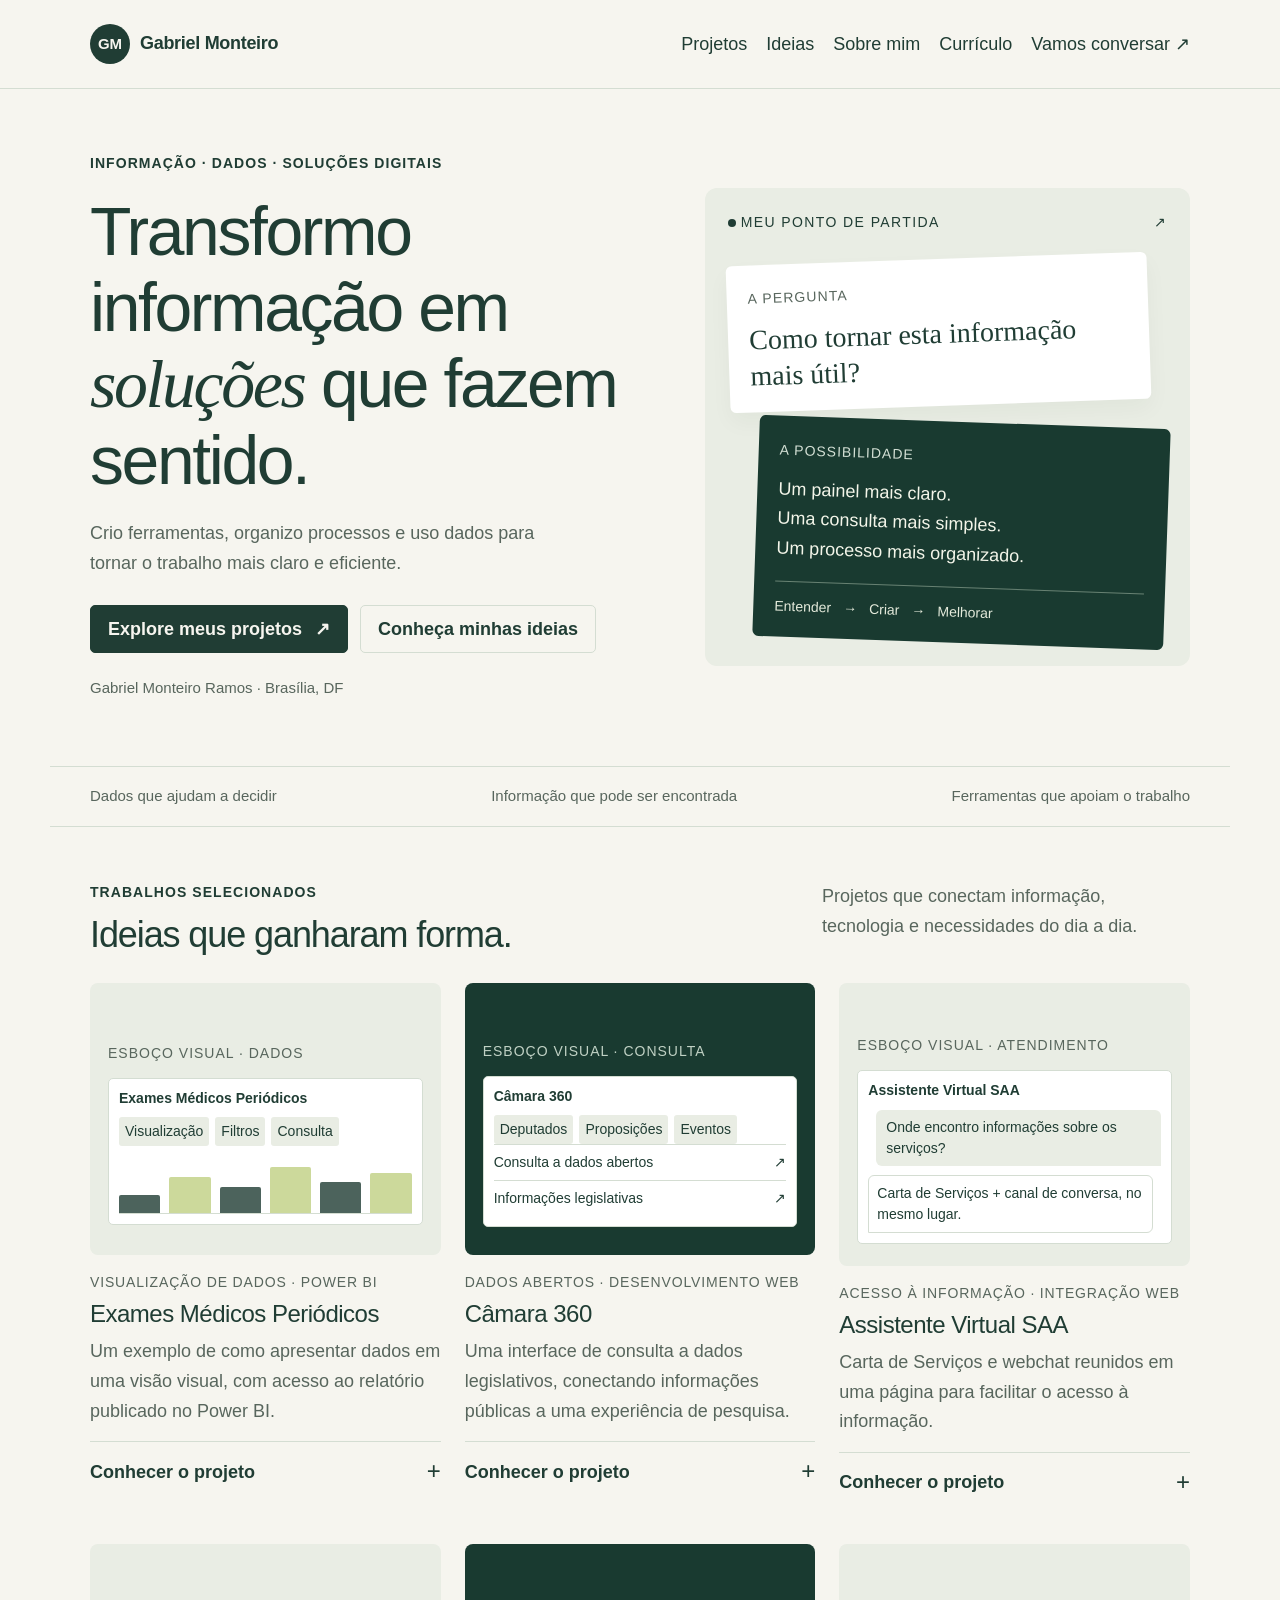
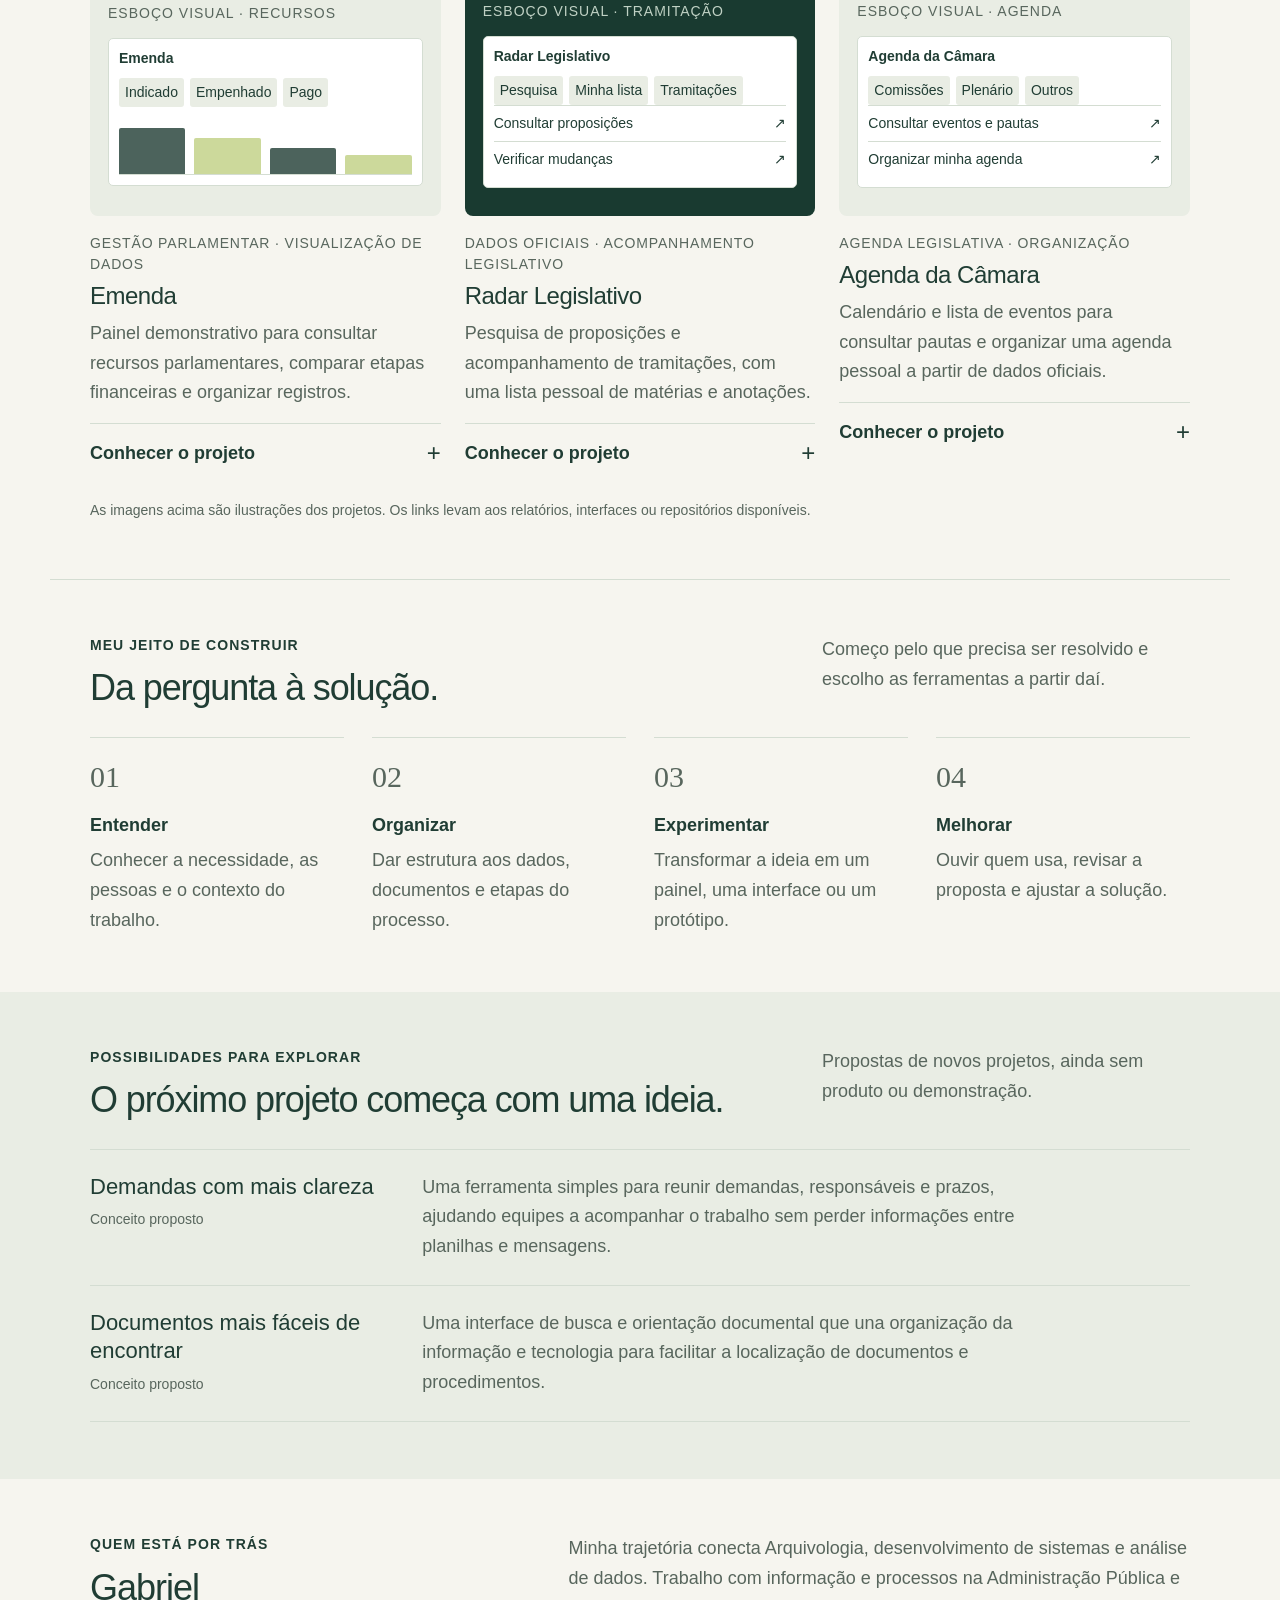
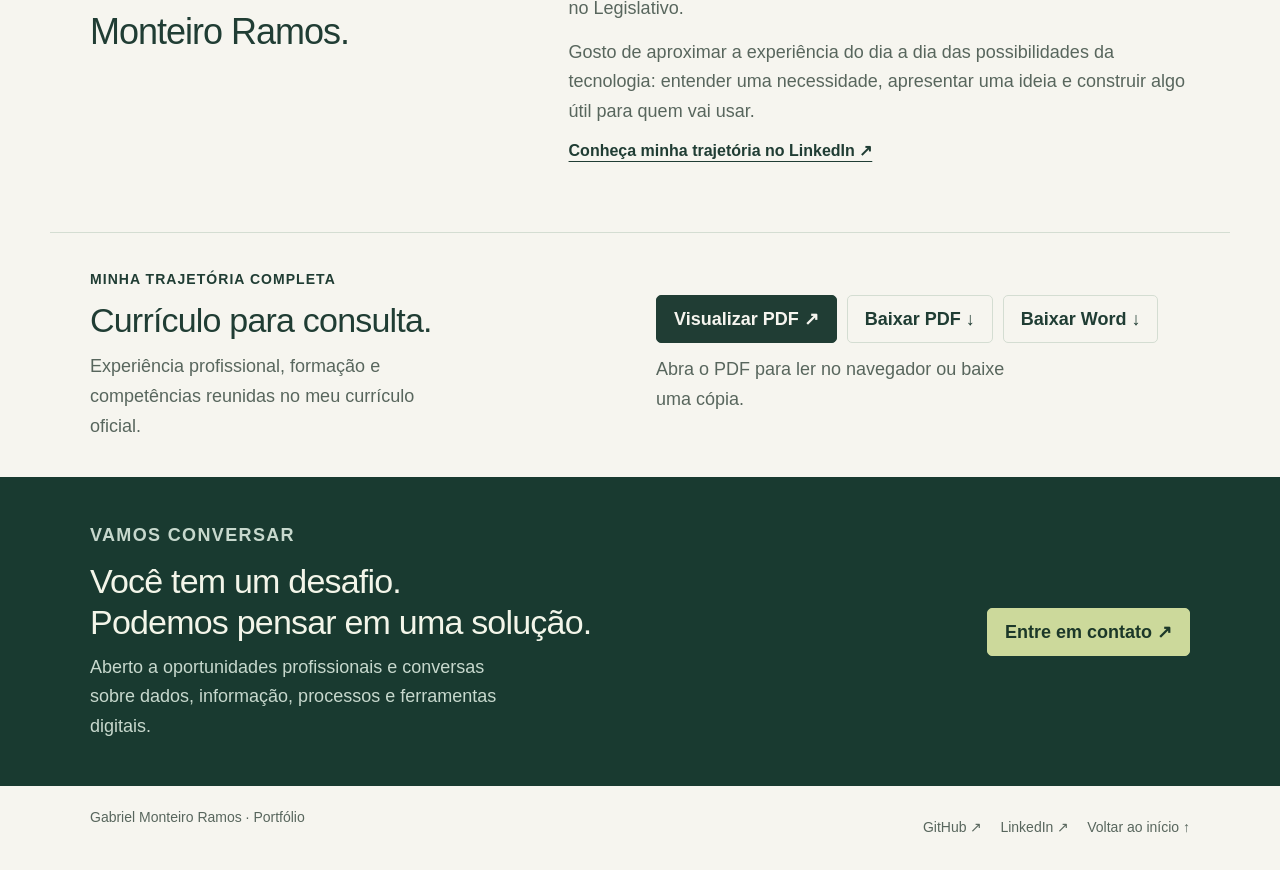
==== commit 02cb06f5: "Melhora legibilidade com textos maiores e layout responsivo ajustado" ====
--- a/index.html
+++ b/index.html
@@ -12,7 +12,7 @@
 button,summary{cursor:pointer}
 #gabriel-creative-portfolio{min-height:100vh}
 #gabriel-creative-portfolio .cursor-interaction{cursor:pointer}
-#gabriel-creative-portfolio .gp-hero h1{font-size:clamp(36px,5.3vw,65px)}
+#gabriel-creative-portfolio .gp-hero h1{font-size:clamp(2.5rem,5.3vw,4.25rem)}
 .gp-skip{position:absolute;top:8px;left:8px;transform:translateY(-160%);z-index:10;background:#193a30;color:#f3f5e9;padding:12px 16px;border-radius:5px}
 .gp-skip:focus{transform:translateY(0)}
 a:focus-visible,summary:focus-visible{outline:3px solid light-dark(#406b53,#c4d795);outline-offset:4px}
@@ -21,7 +21,7 @@
 <a class="gp-skip" href="#conteudo">Ir para o conteúdo</a>
 <div id="gabriel-creative-portfolio">
   <style>
-    #gabriel-creative-portfolio{--gp-bg:light-dark(#f6f5ef,#171d1b);--gp-ink:light-dark(#203d34,#edf1e8);--gp-soft:light-dark(#e9ede4,#29362e);--gp-panel:light-dark(#ffffff,#202b25);--gp-muted:light-dark(#58665d,#bdc8be);--gp-line:light-dark(#d4ddd2,#445548);--gp-accent:light-dark(#ccd99b,#c4d795);--gp-dark:#193a30;--gp-on-dark:#f3f5e9;font-family:Arial,Helvetica,sans-serif;color:var(--gp-ink);background:var(--gp-bg);font-size:16px;line-height:1.6;width:100%;overflow-wrap:anywhere;container-type:inline-size}
+    #gabriel-creative-portfolio{--gp-bg:light-dark(#f6f5ef,#171d1b);--gp-ink:light-dark(#203d34,#edf1e8);--gp-soft:light-dark(#e9ede4,#29362e);--gp-panel:light-dark(#ffffff,#202b25);--gp-muted:light-dark(#58665d,#bdc8be);--gp-line:light-dark(#d4ddd2,#445548);--gp-accent:light-dark(#ccd99b,#c4d795);--gp-dark:#193a30;--gp-on-dark:#f3f5e9;font-family:Arial,Helvetica,sans-serif;color:var(--gp-ink);background:var(--gp-bg);font-size:1.125rem;line-height:1.6;width:100%;overflow-wrap:anywhere;container-type:inline-size}
     #gabriel-creative-portfolio *{box-sizing:border-box}
     #gabriel-creative-portfolio h1,#gabriel-creative-portfolio h2,#gabriel-creative-portfolio h3,#gabriel-creative-portfolio p{margin:0}
     #gabriel-creative-portfolio a{color:inherit;text-decoration:none}
@@ -29,46 +29,46 @@
     #gabriel-creative-portfolio .gp-wrap{max-width:1180px;margin:0 auto;padding:0 40px}
     #gabriel-creative-portfolio .gp-header{border-bottom:1px solid var(--gp-line)}
     #gabriel-creative-portfolio .gp-nav{display:flex;justify-content:space-between;align-items:center;gap:20px;padding-top:22px;padding-bottom:22px}
-    #gabriel-creative-portfolio .gp-brand{font-size:15px;font-weight:700;letter-spacing:-.3px;display:flex;align-items:center;gap:10px}
-    #gabriel-creative-portfolio .gp-monogram{display:grid;place-items:center;width:34px;height:34px;border-radius:50%;background:var(--gp-ink);color:var(--gp-bg);font-size:12px;letter-spacing:0}
-    #gabriel-creative-portfolio .gp-links{display:flex;align-items:center;gap:25px;font-size:13px}
+    #gabriel-creative-portfolio .gp-brand{font-size:1.125rem;font-weight:700;letter-spacing:-.3px;display:flex;align-items:center;gap:10px}
+    #gabriel-creative-portfolio .gp-monogram{display:grid;place-items:center;width:34px;height:34px;border-radius:50%;background:var(--gp-ink);color:var(--gp-bg);font-size:0.9375rem;letter-spacing:0}
+    #gabriel-creative-portfolio .gp-links{display:flex;align-items:center;gap:25px;font-size:1.125rem}
     #gabriel-creative-portfolio .gp-links a{padding:8px 0}
     #gabriel-creative-portfolio .gp-links a:hover{ text-decoration:underline;text-underline-offset:5px}
-    #gabriel-creative-portfolio .gp-mobile-nav{display:none;font-size:14px}
+    #gabriel-creative-portfolio .gp-mobile-nav{display:none;font-size:1.125rem}
     #gabriel-creative-portfolio .gp-mobile-nav summary{padding:10px;list-style:none}
     #gabriel-creative-portfolio .gp-mobile-nav nav{display:flex;flex-wrap:wrap;gap:8px 18px;padding:12px 0}
     #gabriel-creative-portfolio .gp-mobile-nav a{padding:8px 0}
     #gabriel-creative-portfolio .gp-hero{display:grid;grid-template-columns:1.18fr 1fr;align-items:center;gap:42px;padding-top:64px;padding-bottom:65px}
-    #gabriel-creative-portfolio .gp-eyebrow{font-size:11px;font-weight:700;letter-spacing:1.5px;text-transform:uppercase}
-    #gabriel-creative-portfolio .gp-hero h1{font-size:clamp(36px,5.3cqi,65px);line-height:1.03;letter-spacing:-2.6px;font-weight:500;margin:20px 0}
+    #gabriel-creative-portfolio .gp-eyebrow{font-size:0.875rem;font-weight:700;letter-spacing:1.5px;text-transform:uppercase}
+    #gabriel-creative-portfolio .gp-hero h1{font-size:clamp(2.5rem,5.3cqi,4.25rem);line-height:1.03;letter-spacing:-2.6px;font-weight:500;margin:20px 0}
     #gabriel-creative-portfolio .gp-hero h1 em{font-family:Georgia,serif;font-weight:400}
-    #gabriel-creative-portfolio .gp-lead{color:var(--gp-muted);font-size:16px;max-width:440px}
+    #gabriel-creative-portfolio .gp-lead{color:var(--gp-muted);font-size:1.125rem;max-width:440px}
     #gabriel-creative-portfolio .gp-actions{display:flex;flex-wrap:wrap;gap:12px;margin-top:27px}
-    #gabriel-creative-portfolio .gp-button{display:inline-flex;align-items:center;justify-content:center;gap:13px;min-height:45px;border-radius:5px;padding:10px 17px;background:var(--gp-ink);color:var(--gp-bg);font-size:13px;font-weight:600;border:1px solid var(--gp-ink)}
+    #gabriel-creative-portfolio .gp-button{display:inline-flex;align-items:center;justify-content:center;gap:13px;min-height:45px;border-radius:5px;padding:10px 17px;background:var(--gp-ink);color:var(--gp-bg);font-size:1.125rem;font-weight:600;border:1px solid var(--gp-ink)}
     #gabriel-creative-portfolio .gp-button-secondary{background:transparent;color:var(--gp-ink);border-color:var(--gp-line)}
-    #gabriel-creative-portfolio .gp-hero-caption{margin-top:23px;color:var(--gp-muted);font-size:12px}
+    #gabriel-creative-portfolio .gp-hero-caption{margin-top:23px;color:var(--gp-muted);font-size:0.9375rem}
     #gabriel-creative-portfolio .gp-desk{background:var(--gp-soft);border-radius:12px;padding:23px;min-height:340px;position:relative}
-    #gabriel-creative-portfolio .gp-desk-head{display:flex;justify-content:space-between;gap:12px;align-items:center;font-size:10px;letter-spacing:1.4px;text-transform:uppercase}
+    #gabriel-creative-portfolio .gp-desk-head{display:flex;justify-content:space-between;gap:12px;align-items:center;font-size:0.875rem;letter-spacing:1.4px;text-transform:uppercase}
     #gabriel-creative-portfolio .gp-dot{width:8px;height:8px;display:inline-block;border-radius:50%;background:var(--gp-ink);margin-right:5px}
     #gabriel-creative-portfolio .gp-note{padding:18px 21px;background:var(--gp-panel);border-radius:6px;box-shadow:0 10px 22px #13291c0a;transform:rotate(-2deg);margin:25px 18px 0 0}
-    #gabriel-creative-portfolio .gp-note small{font-size:10px;color:var(--gp-muted);letter-spacing:1.1px}
-    #gabriel-creative-portfolio .gp-note p{font-family:Georgia,serif;font-size:24px;line-height:1.3;margin-top:9px}
+    #gabriel-creative-portfolio .gp-note small{font-size:0.875rem;color:var(--gp-muted);letter-spacing:1.1px}
+    #gabriel-creative-portfolio .gp-note p{font-family:Georgia,serif;font-size:1.75rem;line-height:1.3;margin-top:9px}
     #gabriel-creative-portfolio .gp-note-two{background:var(--gp-dark);color:var(--gp-on-dark);transform:rotate(2deg);margin:16px 0 0 28px;padding:19px 21px;border-radius:6px}
-    #gabriel-creative-portfolio .gp-note-two small{font-size:10px;letter-spacing:1px;color:#d3dfd4}
-    #gabriel-creative-portfolio .gp-note-two p{font-size:14px;margin-top:10px}
-    #gabriel-creative-portfolio .gp-step-line{display:flex;justify-content:space-between;gap:8px;margin-top:17px;padding-top:13px;border-top:1px solid #688273;font-size:11px;color:#e4eadb}
-    #gabriel-creative-portfolio .gp-strip{border-top:1px solid var(--gp-line);border-bottom:1px solid var(--gp-line);padding-top:17px;padding-bottom:17px;display:flex;flex-wrap:wrap;gap:12px 28px;justify-content:space-between;font-size:12px;color:var(--gp-muted)}
+    #gabriel-creative-portfolio .gp-note-two small{font-size:0.875rem;letter-spacing:1px;color:#d3dfd4}
+    #gabriel-creative-portfolio .gp-note-two p{font-size:1.125rem;margin-top:10px}
+    #gabriel-creative-portfolio .gp-step-line{display:flex;justify-content:space-between;gap:8px;margin-top:17px;padding-top:13px;border-top:1px solid #688273;font-size:0.875rem;color:#e4eadb}
+    #gabriel-creative-portfolio .gp-strip{border-top:1px solid var(--gp-line);border-bottom:1px solid var(--gp-line);padding-top:17px;padding-bottom:17px;display:flex;flex-wrap:wrap;gap:12px 28px;justify-content:space-between;font-size:0.9375rem;color:var(--gp-muted)}
     #gabriel-creative-portfolio .gp-section{padding-top:55px;padding-bottom:57px}
     #gabriel-creative-portfolio .gp-section-head{display:flex;align-items:end;justify-content:space-between;gap:25px;margin-bottom:27px}
-    #gabriel-creative-portfolio .gp-section-head h2{font-size:32px;line-height:1.15;font-weight:500;letter-spacing:-1.1px;margin-top:10px}
-    #gabriel-creative-portfolio .gp-section-head>p{font-size:13px;color:var(--gp-muted);max-width:270px}
+    #gabriel-creative-portfolio .gp-section-head h2{font-size:2.25rem;line-height:1.15;font-weight:500;letter-spacing:-1.1px;margin-top:10px}
+    #gabriel-creative-portfolio .gp-section-head>p{font-size:1.125rem;color:var(--gp-muted);max-width:270px}
     #gabriel-creative-portfolio .gp-projects{display:grid;grid-template-columns:repeat(3,minmax(0,1fr));gap:19px}
     #gabriel-creative-portfolio .gp-project{min-width:0}
     #gabriel-creative-portfolio .gp-preview{height:184px;border-radius:8px;padding:18px;background:var(--gp-soft);display:flex;flex-direction:column;justify-content:center;position:relative}
-    #gabriel-creative-portfolio .gp-preview-label{font-size:9px;letter-spacing:1px;color:var(--gp-muted);text-transform:uppercase;position:absolute;top:13px;left:17px}
-    #gabriel-creative-portfolio .gp-demo-window{background:var(--gp-panel);border:1px solid var(--gp-line);border-radius:5px;margin-top:12px;padding:10px;font-size:10px;color:var(--gp-ink)}
-    #gabriel-creative-portfolio .gp-demo-title{font-size:10px;font-weight:700;margin-bottom:9px}
-    #gabriel-creative-portfolio .gp-demo-categories{display:flex;gap:6px;font-size:8px;flex-wrap:wrap}
+    #gabriel-creative-portfolio .gp-preview-label{font-size:0.875rem;letter-spacing:1px;color:var(--gp-muted);text-transform:uppercase;position:absolute;top:13px;left:17px}
+    #gabriel-creative-portfolio .gp-demo-window{background:var(--gp-panel);border:1px solid var(--gp-line);border-radius:5px;margin-top:12px;padding:10px;font-size:0.875rem;color:var(--gp-ink)}
+    #gabriel-creative-portfolio .gp-demo-title{font-size:0.875rem;font-weight:700;margin-bottom:9px}
+    #gabriel-creative-portfolio .gp-demo-categories{display:flex;gap:6px;font-size:0.875rem;flex-wrap:wrap}
     #gabriel-creative-portfolio .gp-demo-categories span{padding:4px 6px;background:var(--gp-soft);border-radius:3px}
     #gabriel-creative-portfolio .gp-chart{display:flex;align-items:end;gap:9px;height:63px;padding-top:10px;border-bottom:1px solid var(--gp-line);margin-top:5px}
     #gabriel-creative-portfolio .gp-chart span{background:var(--gp-ink);flex:1;border-radius:2px 2px 0 0;opacity:.8}
@@ -76,48 +76,48 @@
     #gabriel-creative-portfolio .gp-preview-dark{background:var(--gp-dark);color:var(--gp-on-dark)}
     #gabriel-creative-portfolio .gp-preview-dark .gp-preview-label{color:#c0d1c4}
     #gabriel-creative-portfolio .gp-demo-row{padding:7px 0;border-top:1px solid var(--gp-line);display:flex;justify-content:space-between;gap:8px}
-    #gabriel-creative-portfolio .gp-chat-question{background:var(--gp-soft);padding:7px 10px;border-radius:6px 6px 0 6px;margin-left:23px;font-size:9px}
-    #gabriel-creative-portfolio .gp-chat-answer{padding:7px 8px;border:1px solid var(--gp-line);border-radius:6px 6px 6px 0;margin:9px 20px 0 0;font-size:9px}
-    #gabriel-creative-portfolio .gp-project-category{font-size:10px;color:var(--gp-muted);margin-top:17px;text-transform:uppercase;letter-spacing:1px}
-    #gabriel-creative-portfolio .gp-project h3{font-size:20px;font-weight:500;letter-spacing:-.5px;margin:5px 0 8px}
-    #gabriel-creative-portfolio .gp-project>p:last-of-type{color:var(--gp-muted);font-size:13px;min-height:65px}
-    #gabriel-creative-portfolio .gp-project details{font-size:12px;margin-top:15px}
+    #gabriel-creative-portfolio .gp-chat-question{background:var(--gp-soft);padding:7px 10px;border-radius:6px 6px 0 6px;margin-left:23px;font-size:0.875rem}
+    #gabriel-creative-portfolio .gp-chat-answer{padding:7px 8px;border:1px solid var(--gp-line);border-radius:6px 6px 6px 0;margin:9px 20px 0 0;font-size:0.875rem}
+    #gabriel-creative-portfolio .gp-project-category{font-size:0.875rem;color:var(--gp-muted);margin-top:17px;text-transform:uppercase;letter-spacing:1px}
+    #gabriel-creative-portfolio .gp-project h3{font-size:1.5rem;font-weight:500;letter-spacing:-.5px;margin:5px 0 8px}
+    #gabriel-creative-portfolio .gp-project>p:last-of-type{color:var(--gp-muted);font-size:1.125rem;min-height:65px}
+    #gabriel-creative-portfolio .gp-project details{font-size:0.9375rem;margin-top:15px}
     #gabriel-creative-portfolio .gp-project summary{list-style:none;border-top:1px solid var(--gp-line);padding:12px 0;display:flex;align-items:center;justify-content:space-between;font-weight:600;min-height:44px}
-    #gabriel-creative-portfolio .gp-project summary::after{content:'+';font-size:20px;font-weight:400}
+    #gabriel-creative-portfolio .gp-project summary::after{content:'+';font-size:1.5rem;font-weight:400}
     #gabriel-creative-portfolio .gp-project details[open] summary::after{content:'−'}
     #gabriel-creative-portfolio .gp-project-details{background:var(--gp-panel);border-radius:6px;padding:16px;display:grid;gap:13px}
-    #gabriel-creative-portfolio .gp-project-details strong{display:block;font-size:11px;margin-bottom:3px}
-    #gabriel-creative-portfolio .gp-project-details p{color:var(--gp-muted);font-size:12px}
-    #gabriel-creative-portfolio .gp-project-details a{font-size:12px;font-weight:600;text-decoration:underline;text-underline-offset:4px;padding:8px 0;display:block}
-    #gabriel-creative-portfolio .gp-caption{font-size:10px;color:var(--gp-muted);margin-top:16px}
+    #gabriel-creative-portfolio .gp-project-details strong{display:block;font-size:0.875rem;margin-bottom:3px}
+    #gabriel-creative-portfolio .gp-project-details p{color:var(--gp-muted);font-size:0.9375rem}
+    #gabriel-creative-portfolio .gp-project-details a{font-size:0.9375rem;font-weight:600;text-decoration:underline;text-underline-offset:4px;padding:8px 0;display:block}
+    #gabriel-creative-portfolio .gp-caption{font-size:0.875rem;color:var(--gp-muted);margin-top:16px}
     #gabriel-creative-portfolio .gp-method{border-top:1px solid var(--gp-line)}
     #gabriel-creative-portfolio .gp-method-grid{display:grid;grid-template-columns:repeat(4,minmax(0,1fr));gap:22px;margin-top:28px}
     #gabriel-creative-portfolio .gp-method-step{border-top:1px solid var(--gp-line);padding-top:14px}
-    #gabriel-creative-portfolio .gp-method-step>span{font-family:Georgia,serif;font-size:25px;color:var(--gp-muted)}
-    #gabriel-creative-portfolio .gp-method-step h3{font-size:15px;font-weight:600;margin:9px 0 6px}
-    #gabriel-creative-portfolio .gp-method-step p{font-size:12px;color:var(--gp-muted)}
+    #gabriel-creative-portfolio .gp-method-step>span{font-family:Georgia,serif;font-size:1.875rem;color:var(--gp-muted)}
+    #gabriel-creative-portfolio .gp-method-step h3{font-size:1.125rem;font-weight:600;margin:9px 0 6px}
+    #gabriel-creative-portfolio .gp-method-step p{font-size:0.9375rem;color:var(--gp-muted)}
     #gabriel-creative-portfolio .gp-ideas{background:var(--gp-soft)}
     #gabriel-creative-portfolio .gp-idea-list{border-top:1px solid var(--gp-line)}
     #gabriel-creative-portfolio .gp-idea{display:grid;grid-template-columns:180px 1fr;gap:25px;padding:23px 0;border-bottom:1px solid var(--gp-line)}
-    #gabriel-creative-portfolio .gp-idea h3{font-size:17px;font-weight:500;line-height:1.3}
-    #gabriel-creative-portfolio .gp-idea p{font-size:13px;color:var(--gp-muted);max-width:540px}
-    #gabriel-creative-portfolio .gp-concept{font-size:10px;display:inline-block;margin-top:7px;color:var(--gp-muted)}
+    #gabriel-creative-portfolio .gp-idea h3{font-size:1.375rem;font-weight:500;line-height:1.3}
+    #gabriel-creative-portfolio .gp-idea p{font-size:1.125rem;color:var(--gp-muted);max-width:540px}
+    #gabriel-creative-portfolio .gp-concept{font-size:0.875rem;display:inline-block;margin-top:7px;color:var(--gp-muted)}
     #gabriel-creative-portfolio .gp-about{display:grid;grid-template-columns:1fr 1.45fr;gap:50px}
-    #gabriel-creative-portfolio .gp-about h2{font-size:32px;letter-spacing:-1px;font-weight:500;line-height:1.2;margin-top:11px}
-    #gabriel-creative-portfolio .gp-about-copy p{font-size:14px;color:var(--gp-muted)}
+    #gabriel-creative-portfolio .gp-about h2{font-size:2.25rem;letter-spacing:-1px;font-weight:500;line-height:1.2;margin-top:11px}
+    #gabriel-creative-portfolio .gp-about-copy p{font-size:1.125rem;color:var(--gp-muted)}
     #gabriel-creative-portfolio .gp-about-copy p+p{margin-top:14px}
-    #gabriel-creative-portfolio .gp-text-link{display:inline-block;font-size:12px;font-weight:600;padding:12px 0;text-decoration:underline;text-underline-offset:5px}
+    #gabriel-creative-portfolio .gp-text-link{display:inline-block;font-size:0.9375rem;font-weight:600;padding:12px 0;text-decoration:underline;text-underline-offset:5px}
     #gabriel-creative-portfolio .gp-contact{background:var(--gp-dark);color:var(--gp-on-dark);padding-top:44px;padding-bottom:44px}
     #gabriel-creative-portfolio .gp-contact-inner{display:flex;align-items:center;justify-content:space-between;gap:30px}
-    #gabriel-creative-portfolio .gp-contact h2{font-size:31px;font-weight:500;line-height:1.2;letter-spacing:-.8px;margin:10px 0}
-    #gabriel-creative-portfolio .gp-contact p{font-size:13px;color:#c7d8cd;max-width:430px}
+    #gabriel-creative-portfolio .gp-contact h2{font-size:2.125rem;font-weight:500;line-height:1.2;letter-spacing:-.8px;margin:10px 0}
+    #gabriel-creative-portfolio .gp-contact p{font-size:1.125rem;color:#c7d8cd;max-width:430px}
     #gabriel-creative-portfolio .gp-contact .gp-button{background:var(--gp-accent);color:#1c3829;border-color:var(--gp-accent)}
-    #gabriel-creative-portfolio .gp-footer{display:flex;justify-content:space-between;gap:15px;flex-wrap:wrap;padding-top:20px;padding-bottom:20px;font-size:11px;color:var(--gp-muted)}
+    #gabriel-creative-portfolio .gp-footer{display:flex;justify-content:space-between;gap:15px;flex-wrap:wrap;padding-top:20px;padding-bottom:20px;font-size:0.875rem;color:var(--gp-muted)}
     #gabriel-creative-portfolio .gp-footer-links{display:flex;gap:18px}
     #gabriel-creative-portfolio .gp-footer a{padding:7px 0}
     #gabriel-creative-portfolio .gp-resume{border-top:1px solid var(--gp-line);padding-top:36px;padding-bottom:36px;display:grid;grid-template-columns:1fr 1.3fr;gap:35px;align-items:center}
-    #gabriel-creative-portfolio .gp-resume h2{font-size:29px;line-height:1.2;font-weight:500;letter-spacing:-.8px;margin-top:10px}
-    #gabriel-creative-portfolio .gp-resume p:not(.gp-eyebrow){font-size:13px;color:var(--gp-muted);margin-top:12px;max-width:370px}
+    #gabriel-creative-portfolio .gp-resume h2{font-size:2.125rem;line-height:1.2;font-weight:500;letter-spacing:-.8px;margin-top:10px}
+    #gabriel-creative-portfolio .gp-resume p:not(.gp-eyebrow){font-size:1.125rem;color:var(--gp-muted);margin-top:12px;max-width:370px}
     #gabriel-creative-portfolio .gp-resume-actions{display:flex;flex-wrap:wrap;gap:10px}
     #gabriel-creative-portfolio .gp-resume-actions .gp-button{min-height:48px}
     #gabriel-creative-portfolio .gp-links{gap:19px}
@@ -126,11 +126,80 @@
     #gabriel-creative-portfolio .gp-project-details a{min-height:44px;display:flex;align-items:center}
     #gabriel-creative-portfolio :is(.gp-hero>*,.gp-about>*,.gp-contact-inner>*,.gp-resume>*){min-width:0}
     @container(max-width:820px){#gabriel-creative-portfolio .gp-nav{flex-wrap:wrap}#gabriel-creative-portfolio .gp-links{display:none}#gabriel-creative-portfolio .gp-mobile-nav{display:block}#gabriel-creative-portfolio .gp-mobile-nav[open]{width:100%}}
-    @container(max-width:590px){#gabriel-creative-portfolio .gp-resume{grid-template-columns:1fr;gap:22px}#gabriel-creative-portfolio .gp-resume-actions{display:grid;grid-template-columns:1fr;width:100%}#gabriel-creative-portfolio .gp-resume-actions .gp-button{width:100%;font-size:14px}#gabriel-creative-portfolio .gp-project>p:last-of-type,#gabriel-creative-portfolio .gp-about-copy p{font-size:15px}#gabriel-creative-portfolio .gp-project-details p{font-size:14px}#gabriel-creative-portfolio .gp-project summary{font-size:14px}}
-    @container(max-width:760px){#gabriel-creative-portfolio .gp-wrap{padding-left:25px;padding-right:25px}#gabriel-creative-portfolio .gp-hero{gap:27px;padding-top:40px;padding-bottom:40px}#gabriel-creative-portfolio .gp-desk{padding:17px;min-height:300px}#gabriel-creative-portfolio .gp-note p{font-size:21px}#gabriel-creative-portfolio .gp-projects{gap:14px}#gabriel-creative-portfolio .gp-preview{height:160px;padding:11px}#gabriel-creative-portfolio .gp-project h3{font-size:18px}#gabriel-creative-portfolio .gp-links{gap:15px}#gabriel-creative-portfolio .gp-about{gap:25px}}
-    @container(max-width:590px){#gabriel-creative-portfolio .gp-wrap{padding-left:20px;padding-right:20px}#gabriel-creative-portfolio .gp-hero{grid-template-columns:1fr;gap:28px}#gabriel-creative-portfolio .gp-hero h1{font-size:42px;letter-spacing:-1.7px;max-width:430px}#gabriel-creative-portfolio .gp-desk{min-height:0;max-width:450px}#gabriel-creative-portfolio .gp-nav{flex-wrap:wrap;gap:7px}#gabriel-creative-portfolio .gp-links{display:none}#gabriel-creative-portfolio .gp-mobile-nav{display:block}#gabriel-creative-portfolio .gp-mobile-nav[open]{width:100%}#gabriel-creative-portfolio .gp-section{padding-top:37px;padding-bottom:37px}#gabriel-creative-portfolio .gp-section-head{display:block}#gabriel-creative-portfolio .gp-section-head>p{margin-top:12px;max-width:none}#gabriel-creative-portfolio .gp-section-head h2{font-size:29px}#gabriel-creative-portfolio .gp-projects{grid-template-columns:1fr;gap:28px}#gabriel-creative-portfolio .gp-preview{height:200px;padding:24px}#gabriel-creative-portfolio .gp-demo-window{max-width:330px;width:100%;margin-left:auto;margin-right:auto}#gabriel-creative-portfolio .gp-project h3{font-size:22px}#gabriel-creative-portfolio .gp-project>p:last-of-type{min-height:0}#gabriel-creative-portfolio .gp-method-grid{grid-template-columns:repeat(2,minmax(0,1fr));gap:20px}#gabriel-creative-portfolio .gp-idea{grid-template-columns:1fr;gap:10px}#gabriel-creative-portfolio .gp-about{grid-template-columns:1fr;gap:21px}#gabriel-creative-portfolio .gp-contact-inner{display:block}#gabriel-creative-portfolio .gp-contact .gp-button{margin-top:22px}#gabriel-creative-portfolio .gp-footer{display:block}#gabriel-creative-portfolio .gp-footer-links{margin-top:8px}#gabriel-creative-portfolio .gp-strip{justify-content:flex-start;gap:8px 20px}}
-    @container(max-width:350px){#gabriel-creative-portfolio .gp-hero h1{font-size:36px}#gabriel-creative-portfolio .gp-wrap{padding-left:16px;padding-right:16px}#gabriel-creative-portfolio .gp-note{margin-right:5px;padding:16px}#gabriel-creative-portfolio .gp-note-two{margin-left:10px;padding:16px}#gabriel-creative-portfolio .gp-step-line{font-size:10px}}
-  @supports not (container-type:inline-size){@media(max-width:820px){#gabriel-creative-portfolio .gp-nav{flex-wrap:wrap}#gabriel-creative-portfolio .gp-links{display:none}#gabriel-creative-portfolio .gp-mobile-nav{display:block}#gabriel-creative-portfolio .gp-mobile-nav[open]{width:100%}}@media(max-width:590px){#gabriel-creative-portfolio .gp-resume{grid-template-columns:1fr;gap:22px}#gabriel-creative-portfolio .gp-resume-actions{display:grid;grid-template-columns:1fr;width:100%}#gabriel-creative-portfolio .gp-resume-actions .gp-button{width:100%;font-size:14px}#gabriel-creative-portfolio .gp-project>p:last-of-type,#gabriel-creative-portfolio .gp-about-copy p{font-size:15px}#gabriel-creative-portfolio .gp-project-details p{font-size:14px}#gabriel-creative-portfolio .gp-project summary{font-size:14px}}@media(max-width:760px){#gabriel-creative-portfolio .gp-wrap{padding-left:25px;padding-right:25px}#gabriel-creative-portfolio .gp-hero{gap:27px;padding-top:40px;padding-bottom:40px}#gabriel-creative-portfolio .gp-desk{padding:17px;min-height:300px}#gabriel-creative-portfolio .gp-note p{font-size:21px}#gabriel-creative-portfolio .gp-projects{gap:14px}#gabriel-creative-portfolio .gp-preview{height:160px;padding:11px}#gabriel-creative-portfolio .gp-project h3{font-size:18px}#gabriel-creative-portfolio .gp-links{gap:15px}#gabriel-creative-portfolio .gp-about{gap:25px}}@media(max-width:590px){#gabriel-creative-portfolio .gp-wrap{padding-left:20px;padding-right:20px}#gabriel-creative-portfolio .gp-hero{grid-template-columns:1fr;gap:28px}#gabriel-creative-portfolio .gp-hero h1{font-size:42px;letter-spacing:-1.7px;max-width:430px}#gabriel-creative-portfolio .gp-desk{min-height:0;max-width:450px}#gabriel-creative-portfolio .gp-nav{flex-wrap:wrap;gap:7px}#gabriel-creative-portfolio .gp-links{display:none}#gabriel-creative-portfolio .gp-mobile-nav{display:block}#gabriel-creative-portfolio .gp-mobile-nav[open]{width:100%}#gabriel-creative-portfolio .gp-section{padding-top:37px;padding-bottom:37px}#gabriel-creative-portfolio .gp-section-head{display:block}#gabriel-creative-portfolio .gp-section-head>p{margin-top:12px;max-width:none}#gabriel-creative-portfolio .gp-section-head h2{font-size:29px}#gabriel-creative-portfolio .gp-projects{grid-template-columns:1fr;gap:28px}#gabriel-creative-portfolio .gp-preview{height:200px;padding:24px}#gabriel-creative-portfolio .gp-demo-window{max-width:330px;width:100%;margin-left:auto;margin-right:auto}#gabriel-creative-portfolio .gp-project h3{font-size:22px}#gabriel-creative-portfolio .gp-project>p:last-of-type{min-height:0}#gabriel-creative-portfolio .gp-method-grid{grid-template-columns:repeat(2,minmax(0,1fr));gap:20px}#gabriel-creative-portfolio .gp-idea{grid-template-columns:1fr;gap:10px}#gabriel-creative-portfolio .gp-about{grid-template-columns:1fr;gap:21px}#gabriel-creative-portfolio .gp-contact-inner{display:block}#gabriel-creative-portfolio .gp-contact .gp-button{margin-top:22px}#gabriel-creative-portfolio .gp-footer{display:block}#gabriel-creative-portfolio .gp-footer-links{margin-top:8px}#gabriel-creative-portfolio .gp-strip{justify-content:flex-start;gap:8px 20px}}@media(max-width:350px){#gabriel-creative-portfolio .gp-hero h1{font-size:36px}#gabriel-creative-portfolio .gp-wrap{padding-left:16px;padding-right:16px}#gabriel-creative-portfolio .gp-note{margin-right:5px;padding:16px}#gabriel-creative-portfolio .gp-note-two{margin-left:10px;padding:16px}#gabriel-creative-portfolio .gp-step-line{font-size:10px}}}</style>
+    @container(max-width:590px){#gabriel-creative-portfolio .gp-resume{grid-template-columns:1fr;gap:22px}#gabriel-creative-portfolio .gp-resume-actions{display:grid;grid-template-columns:1fr;width:100%}#gabriel-creative-portfolio .gp-resume-actions .gp-button{width:100%;font-size:1.125rem}#gabriel-creative-portfolio .gp-project>p:last-of-type,#gabriel-creative-portfolio .gp-about-copy p{font-size:1.125rem}#gabriel-creative-portfolio .gp-project-details p{font-size:1.125rem}#gabriel-creative-portfolio .gp-project summary{font-size:1.125rem}}
+    @container(max-width:760px){#gabriel-creative-portfolio .gp-wrap{padding-left:25px;padding-right:25px}#gabriel-creative-portfolio .gp-hero{gap:27px;padding-top:40px;padding-bottom:40px}#gabriel-creative-portfolio .gp-desk{padding:17px;min-height:300px}#gabriel-creative-portfolio .gp-note p{font-size:1.625rem}#gabriel-creative-portfolio .gp-projects{gap:14px}#gabriel-creative-portfolio .gp-preview{height:160px;padding:11px}#gabriel-creative-portfolio .gp-project h3{font-size:1.375rem}#gabriel-creative-portfolio .gp-links{gap:15px}#gabriel-creative-portfolio .gp-about{gap:25px}}
+    @container(max-width:590px){#gabriel-creative-portfolio .gp-wrap{padding-left:20px;padding-right:20px}#gabriel-creative-portfolio .gp-hero{grid-template-columns:1fr;gap:28px}#gabriel-creative-portfolio .gp-hero h1{font-size:2.875rem;letter-spacing:-1.7px;max-width:430px}#gabriel-creative-portfolio .gp-desk{min-height:0;max-width:450px}#gabriel-creative-portfolio .gp-nav{flex-wrap:wrap;gap:7px}#gabriel-creative-portfolio .gp-links{display:none}#gabriel-creative-portfolio .gp-mobile-nav{display:block}#gabriel-creative-portfolio .gp-mobile-nav[open]{width:100%}#gabriel-creative-portfolio .gp-section{padding-top:37px;padding-bottom:37px}#gabriel-creative-portfolio .gp-section-head{display:block}#gabriel-creative-portfolio .gp-section-head>p{margin-top:12px;max-width:none}#gabriel-creative-portfolio .gp-section-head h2{font-size:2.125rem}#gabriel-creative-portfolio .gp-projects{grid-template-columns:1fr;gap:28px}#gabriel-creative-portfolio .gp-preview{height:200px;padding:24px}#gabriel-creative-portfolio .gp-demo-window{max-width:330px;width:100%;margin-left:auto;margin-right:auto}#gabriel-creative-portfolio .gp-project h3{font-size:1.5rem}#gabriel-creative-portfolio .gp-project>p:last-of-type{min-height:0}#gabriel-creative-portfolio .gp-method-grid{grid-template-columns:repeat(2,minmax(0,1fr));gap:20px}#gabriel-creative-portfolio .gp-idea{grid-template-columns:1fr;gap:10px}#gabriel-creative-portfolio .gp-about{grid-template-columns:1fr;gap:21px}#gabriel-creative-portfolio .gp-contact-inner{display:block}#gabriel-creative-portfolio .gp-contact .gp-button{margin-top:22px}#gabriel-creative-portfolio .gp-footer{display:block}#gabriel-creative-portfolio .gp-footer-links{margin-top:8px}#gabriel-creative-portfolio .gp-strip{justify-content:flex-start;gap:8px 20px}}
+    @container(max-width:350px){#gabriel-creative-portfolio .gp-hero h1{font-size:2.5rem}#gabriel-creative-portfolio .gp-wrap{padding-left:16px;padding-right:16px}#gabriel-creative-portfolio .gp-note{margin-right:5px;padding:16px}#gabriel-creative-portfolio .gp-note-two{margin-left:10px;padding:16px}#gabriel-creative-portfolio .gp-step-line{font-size:0.875rem}}
+  @supports not (container-type:inline-size){@media(max-width:820px){#gabriel-creative-portfolio .gp-nav{flex-wrap:wrap}#gabriel-creative-portfolio .gp-links{display:none}#gabriel-creative-portfolio .gp-mobile-nav{display:block}#gabriel-creative-portfolio .gp-mobile-nav[open]{width:100%}}@media(max-width:590px){#gabriel-creative-portfolio .gp-resume{grid-template-columns:1fr;gap:22px}#gabriel-creative-portfolio .gp-resume-actions{display:grid;grid-template-columns:1fr;width:100%}#gabriel-creative-portfolio .gp-resume-actions .gp-button{width:100%;font-size:1.125rem}#gabriel-creative-portfolio .gp-project>p:last-of-type,#gabriel-creative-portfolio .gp-about-copy p{font-size:1.125rem}#gabriel-creative-portfolio .gp-project-details p{font-size:1.125rem}#gabriel-creative-portfolio .gp-project summary{font-size:1.125rem}}@media(max-width:760px){#gabriel-creative-portfolio .gp-wrap{padding-left:25px;padding-right:25px}#gabriel-creative-portfolio .gp-hero{gap:27px;padding-top:40px;padding-bottom:40px}#gabriel-creative-portfolio .gp-desk{padding:17px;min-height:300px}#gabriel-creative-portfolio .gp-note p{font-size:1.625rem}#gabriel-creative-portfolio .gp-projects{gap:14px}#gabriel-creative-portfolio .gp-preview{height:160px;padding:11px}#gabriel-creative-portfolio .gp-project h3{font-size:1.375rem}#gabriel-creative-portfolio .gp-links{gap:15px}#gabriel-creative-portfolio .gp-about{gap:25px}}@media(max-width:590px){#gabriel-creative-portfolio .gp-wrap{padding-left:20px;padding-right:20px}#gabriel-creative-portfolio .gp-hero{grid-template-columns:1fr;gap:28px}#gabriel-creative-portfolio .gp-hero h1{font-size:2.875rem;letter-spacing:-1.7px;max-width:430px}#gabriel-creative-portfolio .gp-desk{min-height:0;max-width:450px}#gabriel-creative-portfolio .gp-nav{flex-wrap:wrap;gap:7px}#gabriel-creative-portfolio .gp-links{display:none}#gabriel-creative-portfolio .gp-mobile-nav{display:block}#gabriel-creative-portfolio .gp-mobile-nav[open]{width:100%}#gabriel-creative-portfolio .gp-section{padding-top:37px;padding-bottom:37px}#gabriel-creative-portfolio .gp-section-head{display:block}#gabriel-creative-portfolio .gp-section-head>p{margin-top:12px;max-width:none}#gabriel-creative-portfolio .gp-section-head h2{font-size:2.125rem}#gabriel-creative-portfolio .gp-projects{grid-template-columns:1fr;gap:28px}#gabriel-creative-portfolio .gp-preview{height:200px;padding:24px}#gabriel-creative-portfolio .gp-demo-window{max-width:330px;width:100%;margin-left:auto;margin-right:auto}#gabriel-creative-portfolio .gp-project h3{font-size:1.5rem}#gabriel-creative-portfolio .gp-project>p:last-of-type{min-height:0}#gabriel-creative-portfolio .gp-method-grid{grid-template-columns:repeat(2,minmax(0,1fr));gap:20px}#gabriel-creative-portfolio .gp-idea{grid-template-columns:1fr;gap:10px}#gabriel-creative-portfolio .gp-about{grid-template-columns:1fr;gap:21px}#gabriel-creative-portfolio .gp-contact-inner{display:block}#gabriel-creative-portfolio .gp-contact .gp-button{margin-top:22px}#gabriel-creative-portfolio .gp-footer{display:block}#gabriel-creative-portfolio .gp-footer-links{margin-top:8px}#gabriel-creative-portfolio .gp-strip{justify-content:flex-start;gap:8px 20px}}@media(max-width:350px){#gabriel-creative-portfolio .gp-hero h1{font-size:2.5rem}#gabriel-creative-portfolio .gp-wrap{padding-left:16px;padding-right:16px}#gabriel-creative-portfolio .gp-note{margin-right:5px;padding:16px}#gabriel-creative-portfolio .gp-note-two{margin-left:10px;padding:16px}#gabriel-creative-portfolio .gp-step-line{font-size:0.875rem}}}</style>
+<style id="readability-adjustments">
+/* Readable text sizes and flexible containers for larger type. */
+#gabriel-creative-portfolio{font-size:1.125rem;line-height:1.65}
+#gabriel-creative-portfolio :is(.gp-lead,.gp-section-head>p,.gp-project>p:last-of-type,.gp-project-details p,.gp-method-step p,.gp-idea p,.gp-about-copy p,.gp-contact p,.gp-resume p:not(.gp-eyebrow)){font-size:1.125rem;line-height:1.65}
+#gabriel-creative-portfolio :is(.gp-links,.gp-mobile-nav,.gp-button,.gp-project summary){font-size:1.125rem;line-height:1.45}
+#gabriel-creative-portfolio :is(.gp-project-details strong,.gp-project-details a,.gp-text-link){font-size:1rem;line-height:1.5}
+#gabriel-creative-portfolio .gp-project-category{line-height:1.5;letter-spacing:.06em}
+#gabriel-creative-portfolio .gp-eyebrow{line-height:1.5;letter-spacing:.075em}
+#gabriel-creative-portfolio .gp-hero h1{line-height:1.12;letter-spacing:-.035em}
+#gabriel-creative-portfolio :is(.gp-section-head h2,.gp-about h2,.gp-contact h2,.gp-resume h2){line-height:1.2}
+#gabriel-creative-portfolio .gp-project h3{line-height:1.3}
+#gabriel-creative-portfolio .gp-section-head{align-items:start;gap:2rem}
+#gabriel-creative-portfolio .gp-section-head>p{max-width:23rem}
+#gabriel-creative-portfolio .gp-lead{max-width:29rem}
+#gabriel-creative-portfolio .gp-button{white-space:normal;text-align:center;min-height:3rem}
+#gabriel-creative-portfolio .gp-preview{height:auto;min-height:17rem;padding:3.25rem 1.125rem 1.375rem;justify-content:center}
+#gabriel-creative-portfolio .gp-preview-label{position:static;margin-bottom:.875rem;line-height:1.5}
+#gabriel-creative-portfolio .gp-demo-window{margin-top:0;max-width:100%;line-height:1.5}
+#gabriel-creative-portfolio .gp-demo-title{line-height:1.4}
+#gabriel-creative-portfolio .gp-demo-row{align-items:start}
+#gabriel-creative-portfolio .gp-chat-question{margin-left:.5rem}
+#gabriel-creative-portfolio .gp-chat-answer{margin-right:.5rem}
+#gabriel-creative-portfolio .gp-step-line{flex-wrap:wrap;justify-content:flex-start;gap:.5rem .75rem;font-size:.875rem}
+#gabriel-creative-portfolio .gp-projects{gap:2rem 1.5rem}
+#gabriel-creative-portfolio .gp-project>p:last-of-type{min-height:0}
+#gabriel-creative-portfolio .gp-project summary{gap:1rem;min-height:3rem}
+#gabriel-creative-portfolio .gp-project-details{padding:1.25rem;gap:1rem}
+#gabriel-creative-portfolio .gp-method-grid{gap:1.75rem}
+#gabriel-creative-portfolio .gp-idea{grid-template-columns:minmax(13rem,1fr) 2.5fr}
+#gabriel-creative-portfolio .gp-idea p{max-width:60ch}
+#gabriel-creative-portfolio .gp-resume{grid-template-columns:1fr 1fr;gap:2rem}
+#gabriel-creative-portfolio .gp-footer-links{flex-wrap:wrap}
+#gabriel-creative-portfolio .gp-monogram{flex-shrink:0;width:2.5rem;height:2.5rem}
+@media(max-width:1080px){
+  #gabriel-creative-portfolio .gp-links{display:none}
+  #gabriel-creative-portfolio .gp-mobile-nav{display:block}
+  #gabriel-creative-portfolio .gp-nav{flex-wrap:wrap}
+  #gabriel-creative-portfolio .gp-mobile-nav[open]{width:100%}
+  #gabriel-creative-portfolio .gp-projects{grid-template-columns:repeat(2,minmax(0,1fr))}
+  #gabriel-creative-portfolio .gp-method-grid{grid-template-columns:repeat(2,minmax(0,1fr))}
+}
+@media(max-width:760px){
+  #gabriel-creative-portfolio .gp-hero{grid-template-columns:1fr;gap:2rem}
+  #gabriel-creative-portfolio .gp-desk{width:100%;max-width:none}
+  #gabriel-creative-portfolio .gp-section-head{display:block}
+  #gabriel-creative-portfolio .gp-section-head>p{max-width:60ch;margin-top:1rem}
+  #gabriel-creative-portfolio .gp-about{grid-template-columns:1fr;gap:1.5rem}
+  #gabriel-creative-portfolio .gp-resume{grid-template-columns:1fr;gap:1.5rem}
+  #gabriel-creative-portfolio .gp-contact-inner{display:block}
+  #gabriel-creative-portfolio .gp-contact .gp-button{margin-top:1.5rem}
+}
+@media(max-width:640px){
+  #gabriel-creative-portfolio .gp-projects{grid-template-columns:1fr}
+  #gabriel-creative-portfolio .gp-idea{grid-template-columns:1fr;gap:1rem}
+  #gabriel-creative-portfolio .gp-preview{min-height:15rem;padding:1.5rem}
+  #gabriel-creative-portfolio .gp-resume-actions{display:grid;grid-template-columns:1fr}
+  #gabriel-creative-portfolio .gp-resume-actions .gp-button{font-size:1.125rem;width:100%}
+  #gabriel-creative-portfolio .gp-note{transform:none;margin-right:0}
+  #gabriel-creative-portfolio .gp-note-two{transform:none;margin-left:0}
+}
+@media(max-width:400px){
+  #gabriel-creative-portfolio .gp-method-grid{grid-template-columns:1fr}
+  #gabriel-creative-portfolio .gp-actions{display:grid;grid-template-columns:1fr}
+  #gabriel-creative-portfolio .gp-hero h1{font-size:2.5rem}
+  #gabriel-creative-portfolio .gp-brand{gap:.5rem}
+}
+
+</style>
+
   <header class="gp-header"><div class="gp-wrap gp-nav"><a class="gp-brand cursor-interaction" href="#gp-start"><span class="gp-monogram">GM</span>Gabriel Monteiro</a><nav class="gp-links" aria-label="Navegação principal"><a href="#gp-projects" class="cursor-interaction">Projetos</a><a href="#gp-ideas" class="cursor-interaction">Ideias</a><a href="#gp-about" class="cursor-interaction">Sobre mim</a><a href="#gp-resume" class="cursor-interaction">Currículo</a><a href="#gp-contact" class="cursor-interaction">Vamos conversar ↗</a></nav><details class="gp-mobile-nav"><summary class="cursor-interaction">Menu +</summary><nav aria-label="Menu para celular"><a class="cursor-interaction" href="#gp-projects">Projetos</a><a class="cursor-interaction" href="#gp-ideas">Ideias</a><a class="cursor-interaction" href="#gp-about">Sobre mim</a><a class="cursor-interaction" href="#gp-resume">Currículo</a><a class="cursor-interaction" href="#gp-contact">Contato</a></nav></details></div></header>
   <main id="conteudo">
     <section class="gp-wrap gp-hero" id="gp-start"><div><p class="gp-eyebrow">Informação · Dados · Soluções digitais</p><h1>Transformo informação em <em>soluções</em> que fazem sentido.</h1><p class="gp-lead">Crio ferramentas, organizo processos e uso dados para tornar o trabalho mais claro e eficiente.</p><div class="gp-actions"><a class="gp-button cursor-interaction" href="#gp-projects">Explore meus projetos <span aria-hidden="true">↗</span></a><a class="gp-button gp-button-secondary cursor-interaction" href="#gp-ideas">Conheça minhas ideias</a></div><p class="gp-hero-caption">Gabriel Monteiro Ramos · Brasília, DF</p></div><div class="gp-desk" aria-label="Composição visual: uma ideia se transforma em uma solução"><div class="gp-desk-head"><span><span class="gp-dot"></span>Meu ponto de partida</span><span aria-hidden="true">↗</span></div><div class="gp-note"><small>A PERGUNTA</small><p>Como tornar esta informação mais útil?</p></div><div class="gp-note-two"><small>A POSSIBILIDADE</small><p>Um painel mais claro.<br>Uma consulta mais simples.<br>Um processo mais organizado.</p><div class="gp-step-line"><span>Entender</span><span aria-hidden="true">→</span><span>Criar</span><span aria-hidden="true">→</span><span>Melhorar</span></div></div></div></section>
@@ -170,3 +239,4 @@
 </div>
 
 </body></html>
+
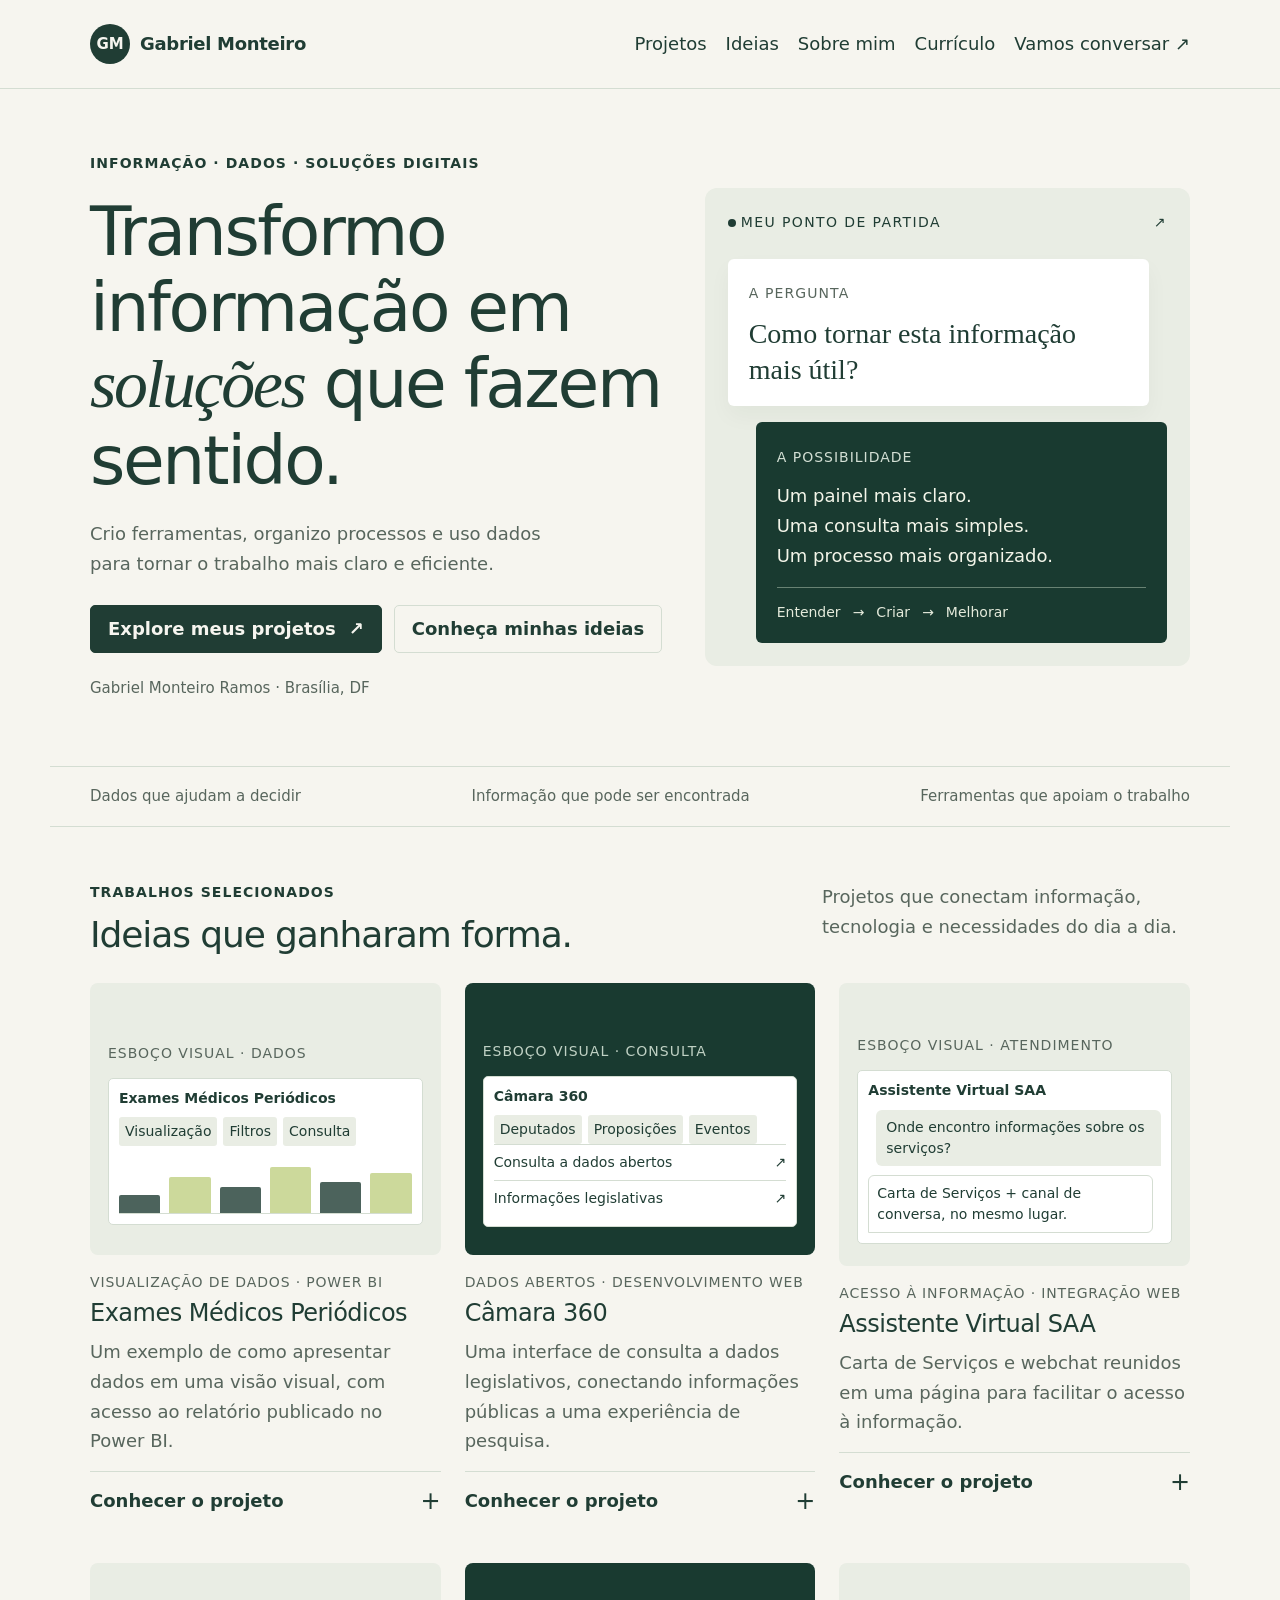
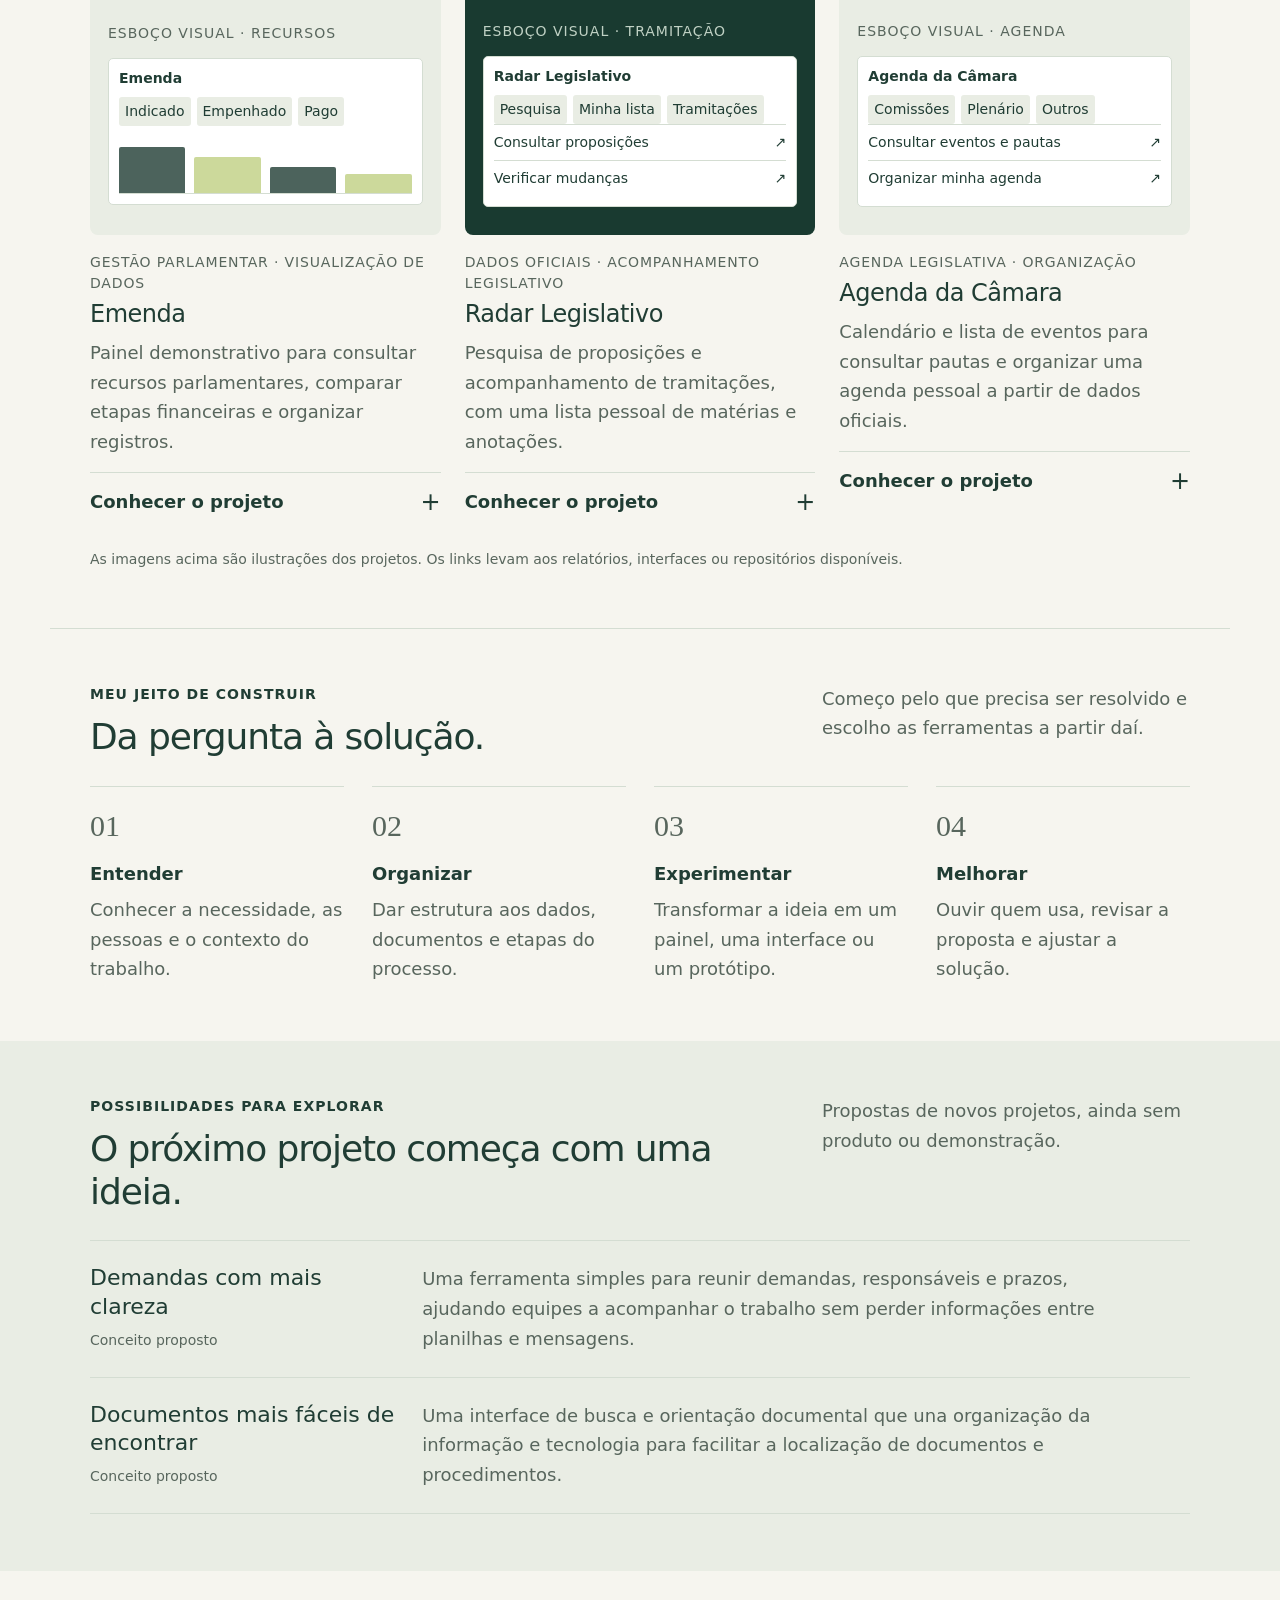
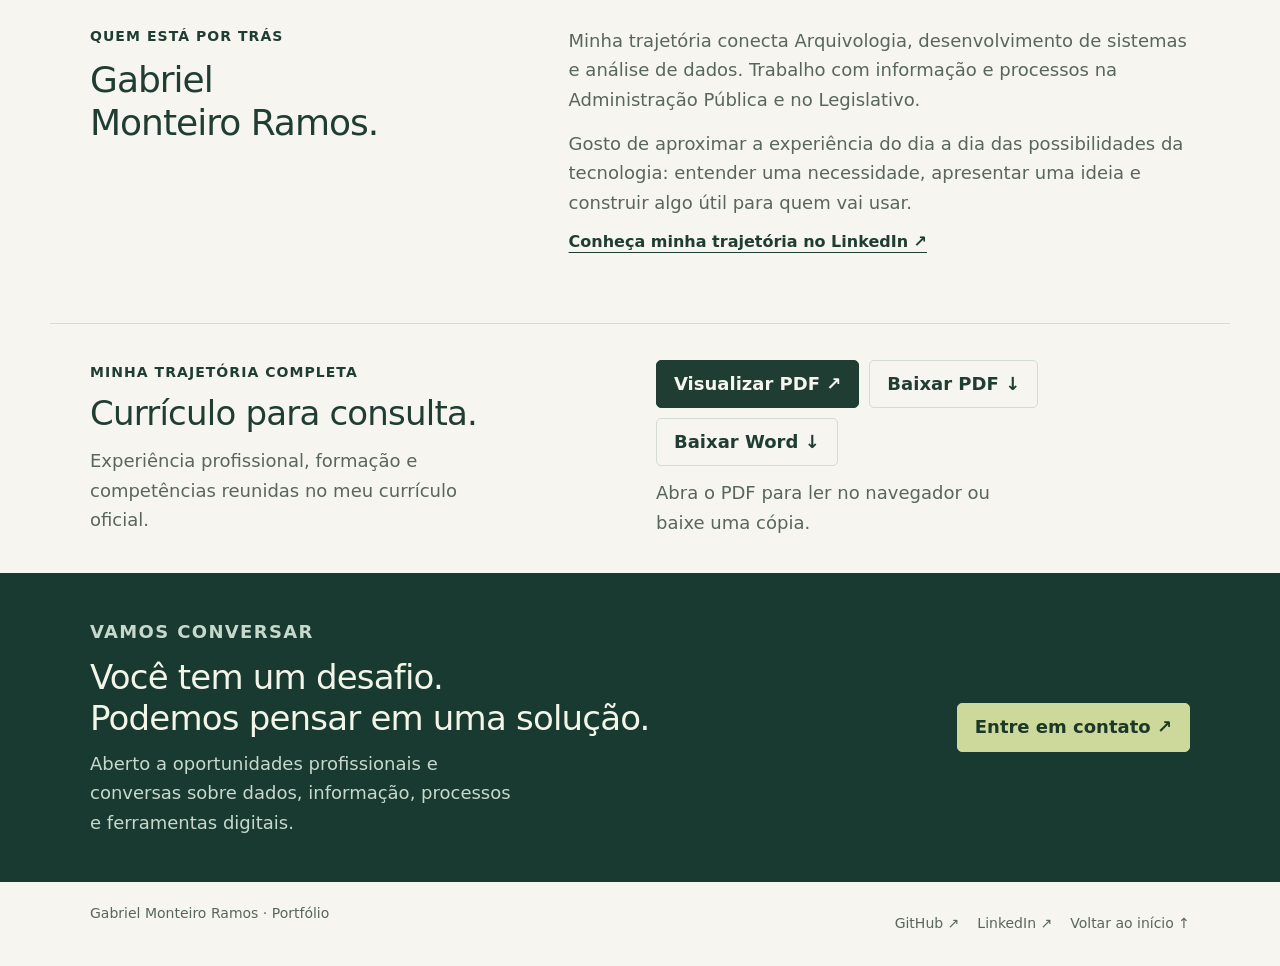
==== commit c234a450: "Atualiza currículo e melhora nitidez dos textos do portfólio" ====
--- a/index.html
+++ b/index.html
@@ -21,7 +21,7 @@
 <a class="gp-skip" href="#conteudo">Ir para o conteúdo</a>
 <div id="gabriel-creative-portfolio">
   <style>
-    #gabriel-creative-portfolio{--gp-bg:light-dark(#f6f5ef,#171d1b);--gp-ink:light-dark(#203d34,#edf1e8);--gp-soft:light-dark(#e9ede4,#29362e);--gp-panel:light-dark(#ffffff,#202b25);--gp-muted:light-dark(#58665d,#bdc8be);--gp-line:light-dark(#d4ddd2,#445548);--gp-accent:light-dark(#ccd99b,#c4d795);--gp-dark:#193a30;--gp-on-dark:#f3f5e9;font-family:Arial,Helvetica,sans-serif;color:var(--gp-ink);background:var(--gp-bg);font-size:1.125rem;line-height:1.6;width:100%;overflow-wrap:anywhere;container-type:inline-size}
+    #gabriel-creative-portfolio{--gp-bg:light-dark(#f6f5ef,#171d1b);--gp-ink:light-dark(#203d34,#edf1e8);--gp-soft:light-dark(#e9ede4,#29362e);--gp-panel:light-dark(#ffffff,#202b25);--gp-muted:light-dark(#58665d,#bdc8be);--gp-line:light-dark(#d4ddd2,#445548);--gp-accent:light-dark(#ccd99b,#c4d795);--gp-dark:#193a30;--gp-on-dark:#f3f5e9;font-family:system-ui,-apple-system,BlinkMacSystemFont,"Segoe UI",Roboto,"Noto Sans",Arial,sans-serif;font-kerning:normal;color:var(--gp-ink);background:var(--gp-bg);font-size:1.125rem;line-height:1.6;width:100%;overflow-wrap:anywhere;container-type:inline-size}
     #gabriel-creative-portfolio *{box-sizing:border-box}
     #gabriel-creative-portfolio h1,#gabriel-creative-portfolio h2,#gabriel-creative-portfolio h3,#gabriel-creative-portfolio p{margin:0}
     #gabriel-creative-portfolio a{color:inherit;text-decoration:none}
@@ -50,10 +50,10 @@
     #gabriel-creative-portfolio .gp-desk{background:var(--gp-soft);border-radius:12px;padding:23px;min-height:340px;position:relative}
     #gabriel-creative-portfolio .gp-desk-head{display:flex;justify-content:space-between;gap:12px;align-items:center;font-size:0.875rem;letter-spacing:1.4px;text-transform:uppercase}
     #gabriel-creative-portfolio .gp-dot{width:8px;height:8px;display:inline-block;border-radius:50%;background:var(--gp-ink);margin-right:5px}
-    #gabriel-creative-portfolio .gp-note{padding:18px 21px;background:var(--gp-panel);border-radius:6px;box-shadow:0 10px 22px #13291c0a;transform:rotate(-2deg);margin:25px 18px 0 0}
+    #gabriel-creative-portfolio .gp-note{padding:18px 21px;background:var(--gp-panel);border-radius:6px;box-shadow:0 10px 22px #13291c0a;transform:none;margin:25px 18px 0 0}
     #gabriel-creative-portfolio .gp-note small{font-size:0.875rem;color:var(--gp-muted);letter-spacing:1.1px}
     #gabriel-creative-portfolio .gp-note p{font-family:Georgia,serif;font-size:1.75rem;line-height:1.3;margin-top:9px}
-    #gabriel-creative-portfolio .gp-note-two{background:var(--gp-dark);color:var(--gp-on-dark);transform:rotate(2deg);margin:16px 0 0 28px;padding:19px 21px;border-radius:6px}
+    #gabriel-creative-portfolio .gp-note-two{background:var(--gp-dark);color:var(--gp-on-dark);transform:none;margin:16px 0 0 28px;padding:19px 21px;border-radius:6px}
     #gabriel-creative-portfolio .gp-note-two small{font-size:0.875rem;letter-spacing:1px;color:#d3dfd4}
     #gabriel-creative-portfolio .gp-note-two p{font-size:1.125rem;margin-top:10px}
     #gabriel-creative-portfolio .gp-step-line{display:flex;justify-content:space-between;gap:8px;margin-top:17px;padding-top:13px;border-top:1px solid #688273;font-size:0.875rem;color:#e4eadb}
@@ -219,7 +219,7 @@
     <section class="gp-contact" id="gp-contact"><div class="gp-wrap gp-contact-inner"><div><p class="gp-eyebrow">Vamos conversar</p><h2>Você tem um desafio.<br>Podemos pensar em uma solução.</h2><p>Aberto a oportunidades profissionais e conversas sobre dados, informação, processos e ferramentas digitais.</p></div><a class="gp-button cursor-interaction" href="mailto:gabrielmonteiro1998@hotmail.com">Entre em contato ↗</a></div></section>
   </main>
   <footer class="gp-wrap gp-footer"><span>Gabriel Monteiro Ramos · Portfólio</span><div class="gp-footer-links"><a class="cursor-interaction" href="https://github.com/Monteiro619" target="_blank" rel="noopener noreferrer">GitHub ↗</a><a class="cursor-interaction" href="https://www.linkedin.com/in/gabriel-monteiro-ramos-105618204/" target="_blank" rel="noopener noreferrer">LinkedIn ↗</a><a class="cursor-interaction" href="#gp-start">Voltar ao início ↑</a></div></footer>
-  <script id="gp-resume-files" type="application/json">{"pdf":{"mime":"application/pdf","base64":"JVBERi0xLjcKJcOkw7zDtsOfCjIgMCBvYmoKPDwvTGVuZ3RoIDMgMCBSL0ZpbHRlci9GbGF0ZURlY29kZT4+CnN0cmVhbQp4nLVbWY/cuBF+n18hIG8BRhYPkRIwaKCvSTbYfXAyQB6CPDh7wcnaCxsb5O+HrCqyihTFniOBgXFLzaNYd33FnkY1/Ofu3fHrbx9/+vD9b8Ppu/Pdl2EapnHSyzCv86i9GxarxsWp4euPd3/9/fD57hpGvXv6+NsvPz48vPvu/M1lmA6H04Wmhn9ff747Pd3ZOazu52nUyzo8/TC8e1SDtsPTT397mNRBPUx6MpM93IdP8+QmPy3x5QovjtMpPpwnR9/b8GoJf/W0hk+Xw9+f/nR3fbp7j8R8/vXrpw+/JGrUPjV6HedEjR6UStSYQM3hXj8AReG/GR6QKA1Ehb8+DjvCx1N8ez7cmzjoEt9fgdA1vn9M09UEc5SC7y7w1ykdtoKdTJhrwhaaVw+vlImPCsh4VHOmi0iB/ZXLH4mDK76II7u80fu8UWr0puYN7hRXV16cAnYCygK5Op3eBb7E/23+Fgemk0cBK+Bl+Bs+4llO6nwAZuNJruV5iB2X+DEsaePAa2SVV9eoIl49xgl6igsucaxW+LXYCN/r8FHDctoyJcf4FgQWhpWs+/bj538lxpnMuDGooFqDbiw2PBi3OO3trOJnvVqlvLNeMtatZlw2SqddlhgwTSc9iFLWC6hW1DK9hqO4rIRBCnpHCOFQ9yCKqJTAKdBS5KpmhQF1dTT6wtxOMjTIHeSZydwRHEaeaR5wZMZ9GRRolhqKw3//6U5FZ/NM9v35D3fTcB9nfBqCmxg9Pvwy/KUlG/t62Xg3ThulR4eQzCsc8hTFASaJVhCFEobos1D5NpcnUixQt10mERVvYNLqNhx6/Pjzv79mFz0jj94PXwbrgqUPfrKjWoOARot/knv/Ao8zEIifxAQU5btvPqlluPw6NH2M461uhZLKD/l5NHPYdBrXZDBmWJNMZggZyemBlwb/66MfWEiRIVyg+AS75S6z3tslrvL0z13f6Zu+c7FjWMyvo9uQfIK4EuMEOM7o3KbHqAoTmLeu3M0ff/zww8fPP/[base64]/mZDOiB2ItZCpsKqKIG846QwMPyYVFvueEoP5HeroQjlVmbmyaqBnMkk4URgofq/[base64]/YuIA/BnmA2UJQYj/[base64]/xGT/Tkk+lpNSk1nJdTuUnO2xaS5s6mZRv8C8CzkNgZTHNuI2RsDkzHbqTxRF0+5yhPvRNg6Z2d73eY0VuF4nFYHMKwbN3S/IElIG5oLe5M4vdxXBuv7HEca7qJkTUEVxRhduQojYo/MVFyDgpS4q8JFQIZ5vum6GqLV/VDU0p1b9uo6qqjcuO7Y64Z/wki56CmrPG2IDVWQTy65k0FVayZRPnaEaST0dkT3a6KM0EHCf6y/0i3urbktpLkknKsyuJ3HVNvvZzKNUkEcv65EdVnyn6raj7xixEPE5ohFlGFSbgJfmMcDZRw5auqNlLH+7mtmQ5VuaWYbCELNnMw4bZ3kJSsPFk9rxhZDpVwrwuTBOpMqLSz/0zYDLgINNBPaoVUkQH4boeq0SD2kRgQ+JBNouiZqTggizrL06/s2lnG9COMWKbEkkmqoB9oD3ajWgdHsEiq0FmBVnEDUUbuBazJ6TQWSi0gJlPUp1c35vnHwagKRILgAEAFXV65ABLTQm2IdZIlNWCImbjMnxKmNIBfWJ6shRzxD/0GuZyOSH6h2lKdRQZOKEmspunFhaKITuWRoAR0VSDR4k1wpGiPNuSiYQM1PGLpkXtCrxohjp3y8mFj6DcFlpBaqtMGjuCLbr1sTdFKuhWc/50CfXeqN5LWlcrdcTgdytV6NZuNyKMCbnMBGR1/iPrUW506jtHk4Y6q/heMGoT0jjdUdDM5aN7oNhK2iItJmS2z4AtbazmYR+ifYH5LfCtbGl2ca3oe1dQd5sdqPNjF5DnVyhbar1JPQkV8z1pX4VoGrJW07HhCt0/[base64]/3OSpOx1J/ItRa0lVYzv0chUwwFglZwLpTJxNC4jWgjHKug1UhqBLOtGhrIJm2XBQy5V7MyZTcGXusch10w3bfoQtek0XkOQZH3J2JMC7OtKpIEle8J8ZgkHeYZ5LohF4RwezACSgst5iKbRZVGCnY7FPE0glToROqgTxpX3OrF9qAM9Y/5DA+rbrxU/OuWhnnzjFpTAlp6NOGF8i7fZ7dwavx94Oi0gtRgO0q8OPJ2kv9jgfx94to73+WZfBq1UOvDL2P4oytR0P0LkEDJocXdhExEzpiQWzzwgD1E3amXEfM39SNnad7Xfxx+iGIc4JiyvIauMuSaQLANgNCarOX6/qONaRUV9MzNtqczLQ06z4CKddALK55DzrKuayEmC8dS0Fj3HKHYC9eCrnXvNphyp6KKZBKlYmPZYto1dub3ESHln7Npt75lw0sI/1oozljzTxklqYspcugQXHjVvW20obSJxJOfgWRPSPiXMqurD7MigMg/BhC1+Gvk7Od6t6iqJ8ChQJJ5a0qRvX/huqdSLddZ2ang16wZ4csNBJY7lctYwvlbcAavaGobwuepSj03JBA17C8YF5ZXGhhO4odRf7pVQttP0Usa8HUWxzRqNJCA34Eh2RhcoLi3cwNs91v1+YRvwCCT4YO1nCFyWIQ1Qdu86c55/11Hurfl+ewJpnt2gScsUPyLgxWpYTl6GTtpRnGizxBYlyGXfzQtOvHLTLQg6nbSIXRjYL/mwuYQS1GMrqpF23whyDW16ucPoVPxKzY3EKxUfwnBflEhQPVta6E0ym+WfMmpc2nRGJ1AwQvqATvGxurejKLaZzCNP5frsgyFVf/t97Wl7K7f7C+vdK0dmET+5Fh2fAuEOIVasLLSA62eP+Q7dhUkFcnE/O1efjevZYQmbC9Xa/R/ZoAXikw/HnMD7zLJdl24X9ioy27v15rjNURWo8CMw2IUuHsQfZuuHZq36fyk260Lz/[base64]/9SFJUiJbRg6BCQIgRf4BVpAURENPRe9AVfRJoUaX59laI06YiCFEOvKiBFemgqAtIjvUuRIlI0ROZ3nj2/zDPZmbs79+69SW5yPn/k2c2dnTnnzHz2nNlpjBEIBAKBQCAQCAQCgUAgEAgEAoFAIBAIBAKBQCAQCAQCgUAgEAgEAoFAIBAIBAKBQCAQCAQCgUAgEAgEAoFAIBAIBAKBQCAQCAQCgUAg+AePHj2Cv//888/ff/8dl5IA8oBUXEJ7+ePj4y3ywy380/Fxmzzhr5wn/PUhQzHbhw8f+tfUkBvkqWkoN0phGv5ICgEK46g+gUBIC0CvcfTo0QkTJkyfPv2LlAGQZNKkSRcuXOAS2sv/448/ivLDBdzu2LHD8XEl8N1469atzz77TJQKbufMmYOO0mdTr1y5cvLkyf4yNeQzceLEjRs3OmqKSt28eXPq1KkWpaKjo/U92sKFCy05JC+mTJmybNkyluI9GrpdENgwjIwZMxopAxkyZIC/33//PTPDQkf5Bw4caAjy40X37t15Aq+ALfbXX3+FTNKlSycKljNnTohVfDM1KlKzZk3IJ3369H4xFGraunVrZgaljkodPnxYVAov8ubNq/P2wJZcvHhx2SzJBTTjc889x5zaSbID2+GMGTNA4CeeeCJjykCmTJlAng0bNjA9og0ePFiUHy7gtmfPnswF0Y4fPw6ZPPbYY1wquM2TJ49LokVGRkI+jz/+uF8MhZq2bduW6RHtyJEjolJwAbehoaH6RAsPD7eYJRkBZgRhIiIiWJAQjTyaCPJoSpBHcwMimgwimhJENDewJxo0eNAlQyCB+cvlGq6J1q1bN/jp/v37D70EUuno0aOGimj37t0DkbzNE/DXX39BtjVq1DAkokEpjqbGXy3yoKYtW7aEnB88eMDLArNYRjfE0BGewjzx8fz587skGsoW0KbCi0iVREsu+IVo5NFkpcijJReUREMzQse/cePGr7zyyquBRMOGDV9//fWsWbOKBnRJNLQ/5Lxt27YVK1as9BLffPPN+vXrp02bJtdslixZli9fvmrVKm/zBHz99debNm0qU6aMIRANTV2xYkVHU8OvTZo0KV26tCG0c8wHvOTWrVshf14WCLlz504mebRz587Vq1evUaNGPNv69eu3a9dOZxDEhmgvvPBCVFQUGDxw7QTUhyKqVKkiqx+8RMN2Dtoxp/eke6B9ypcvLzY/l0QLIqDMCxcuZE7OF38dO3as4aQpmrFWrVqO1vMKSqJhWUjqgDZ1bIfr1q0zEpqHkVqIBi8oljjyDwSw51KuXDnD30TT6fjodwfEZuyml6Ek2rx585hTdxJ+hTSjR4921BQ/2kdGRorW41OwwGJitnirP2CtJFpMTAz8BFUZuHYC7RCK+O6771If0cijJQHIo2niYer1aES0JAARTRNph2g89oD/xPsEjAF4PpitPtH4QgNRAIwoBgwYYJjTLdJ7BrQN/OupcWICx5Q8mWNZ+kSbP38+M6N0G+uhpsrQUUm0mjVrQnpcxcDtb/nm7xX0icaXVLhpKpa1G2mHaAGCPtFs5CePJoI8WgqEtx7tzz//3LVr148+4QcTOA7ls0c7efLkjh07eJ4gzJEjRwYPHlyqVKkqVar8yzOef/75qlWrFitWTG6ZWbJkgZ8gAU8JWeH3GQtAsEqVKtmUwnOoXLkyTkS0B2o6bNiw2NhYaK421oNff/311549e4otzYZoERERR48eFSsLrg8cOMCSyqMdP37cXiMbQBWfOnWKpUmPhoqAEURG+ICLFy8yYU2HPtFQ1Pbt2xvS2PTHH3/MnDwCKrJs2TJDGnF74YUXxILcD1hjDpYxr+QFivHss88yn5YOMW+IhhXRuHFjw+mdoATWTseOHcU6TZtEg5SO/RRlzwXgkmhgf0PojuH8bSSafR8HxxGWLFlieCAa785gQZ6mYN2/fx+Et+9iYA76ROO9Qsd+n1e0FfNEk5YpU4YlFdGaNGlimPP8vW0nWKedOnViaZ5o6cmj2YI8GiOPlhhENIOIpgcimhukDqKNGDGCmTMT/kkAPKX8PmxDNMgfn8WUx44dMxKiLwTc5sqVCwJUyNNSkGXMwp5o+J90XkKZlTJPm0ItRONic0VslCKiuUHqIBp5NEeQR0teBDvRMGX//v1v3759/Pjx0wk4ceLE77//[base64]/ZAIFvn79ul+IhlPRvAKGrGPGjDE8EC3O3AcV58jB7aZNmwwiWooBEU0GeTSDiOZvENFkENEMIpq/keqJBhEXBlT4+NKlSx0f9yF0vHLlipgYZXYTOspf1/1INIucly9fJqIFGqmeaOTRRKXIoyUXUgfRMmXK9PTTT2fNmjWbCfwGjjsVgw+6bQK/9kdHRxtS7cMtPMUfh6ygmUH13b9//+bNm/j4rVu37t69e+bMmVy5cmXJkiVbAuA6e/bsJ0+evHfvHk8MFw8ePIiIiAA5ITdMCcmgLGgqoDu04du2gBxwcqZleGLSpEmQCSgoavrmm2/KNRUTEwM/QaFcKRCmUqVKIJgoJ4h94sQJSCYqlTlzZlATfmVEND8h2ImGFx999BH89Mcff9wzARdwO2HCBPgJ6POkiSeeeAL+4oRVDiyxatWqkP7OnTv4+J9//gmN6uDBg/DrU0899WQCoKzQ0FBgHBDwXgLgGh4MCwsTE8MFZLtv3z7IB3LDlJAMSqlTp45hjnw96Rm4J9jEiROZ0NIeJZyaBHy/JwBuLZTko2NiSlRq7969kLMoJ4hdsGBBkE1UCh+0xK5ENDdIHUSzzAzBC3z566yRdDkzBB7MnTu3mBgvjhw5ImtaU2NfR5T5008/FZVyiQDt60hE00RqIhr/7oFcAI9geEM0/oECS4yNjTVUROPuA4EPKokGrZoJXx7Qksqdii1QEo37F/xOYvPZRJkSlTp06JAsJxDtYcJRhmKe5NH8iNRENPJoNiCPlrwgohlENCJa4EFEM4hoRLTAg4hmENGIaIGHt7tgQTM7f/78RZ9wwYRl8YVfxtGyZs36zDPP5M+fP9QEXMBttmzZxDSYZ4MGDe7fv3/27FkuFahz7do1USQbosEtL4UD/qMkDrCvQIECPD2IBHKuXLny1q1b586dw9JBEpDntddeE9uPkmhYEZ9//vnjjz8eFhYW6hlQUJYsWZo2bSpaj48OQBWINXL16tUDBw6IcgKAeoUKFQI5mU8fQ/jgvs9NBexjGcVLO0QLEAIxM0QJzLNJkybMyU3YEM0NlDNDUJKWLVsakpu2EE05M8SmIJ19HQM0MyQQSDtE4x9744U1714h3oTlo7G/iOa4lh/zhHiGOW164Eg0eZMBTxClQgE2b97MhG0TcLDAW6IBC9T7HQgF1a5dm0lexlJ9WLmXL1/GR0SNwG/[base64]/bnn3/+xQRcwC2e5cQrRUk0zHzfvn1FihSpUKECigTyhIeH16tX7/Dhw/v378c84QJut23bpvwOs3nz5iNHjvDEkCE4RMhTbpP+JRoq9fLLL4O+e/fu5aXDW2LhwoXFihUDXbhSJUqUiIqKYn5dj4aAgsB6AW0qkDkUgSa1vFKCnWjJiEAMWNsQbceOHYa0RjJpFn66JFqyL/xMXqQaoqV3OnnBPZTdGd92KuaHXOCZfbgeTZ9oGRNO7sCUJUuWxJS8gwO3QCgl0S5fviwmxvyTjGitWrViQm8au70bN26UlbIccuEvoqXTOKTDL+3EUm761EK05AJ5NIM8mgaIaC5BRDOIaBoIOqJNnz7dMHfeyJAygBsObNiwgekRbfjw4fDT/[base64]/4MAB0f5wAbdnz55lEinOnDkjpgSZY2JiwHe/8MILIAAWDWLUr18f3vOynJkzZ37ppZe4nHCBFpBTeiLa9u3bwThJ2RLssWbNml27dolyElzC5YC1EulV69GUsCeaBcr1aIGzyfz58w2fVn7ZQCYawQ34RGtxDlJKAG6Vw5w8Gm/Y6Z2mYHGkl2YrVatWjTnNVrInmkUAbPOHDh1iwjd/pVKe7A+3lunrypQ4kDFv3jxDOC1aX32blJ48GjdOCoFcUwSXII/mySbk0Qh+BBHNk02IaCkfPCCBwClOAH4BZqrQxZIyQIBSLLETNqpOnTpBM3jiiScyekYG8xO9/CUNKcATAHAc4cUXX2Tm53F7eZj5gc5novFNIGVTWzTVB9pk4cKFhvnN31F9I+HLvJhSyVBPoSMKHMia//82sTQ/QpIhjjyaB5uQR0v5iE8Yc3n99dfBWbQ30bFjxyZNmuA4Dm9+2GBOnTrVrFmzDh06tA8kUAD8mGD5vr19+/YvvvgiOjr6K8+YNWvW8uXL27VrZ0hLKp5//nn4CRJgyjlz5sybN2/[base64]/bAm5ZJRPvpp58Mc+cWmy6Se6AAlilYnvo4Mu7duwcpx48fb0hEwwVZkABT4udxnIJlr5RNd0aGDdEiIyPFsnAh3qJFi5hPjUrZcUal4DVleJiC9ddff2FKnKx14cIFfaLhNAD4NXC1jzZ54403fLNJygR5NEYejTxa4EFEY0Q0IlrgYUM03Jzn/[base64]//93yeffMILgmv4z/Lly5nU0uCVDtJCAnuRQKn3339fdmpgjcGDB48aNUq0APyFf1rkh9uhQ4fyBCgV5Kmk5KpVq3r06AGZ+KD7//73P1zjZqmpXLlyQXGiVHA9aNAgS3UMHz4clMVlfT4QDWnbtm3b8ePHQ1aY57BhwyDGqFq1quH0TsPMy5Yt+9FHH/HmpwRI3qdPHzyDOKDjle6hJJo+0CaFCxdmUo3cvn0bwg/5EctpMkqgG61bt65jpSiBinTv3p3575UYoPVoSqDM7777ruG/oXkl0rk+TUYJlBnfaTwiQqW6devmR6WCaD2aDdEss5WUnRQ0eKFChR6ZB9rysBlur1+/riTamTNnmNBNUALfpS+99JLh01ACdnyQaGKQ72Zemc0ULKhufHtY+j7wTjaEL+E43WvTpk0sccfT02Szvn37Gk6TzZTQn4KFuoSGhuLqbEvHR+doXU9FwN8lS5YwoY+PHeeuXbvKLU0JS/NTAk2aFlZYk0czyKNJyEgeTQIRTRNENCKaG8SpZoboA1tdsWLFmDbR9EPHOnXqGBLRLB+NlfAUOnqKCXUminOigVLil3C4hgBGGTqWKlXKcCKacroLRllINJ/XKXhCRo3Q0SZ4hro2JKJZRjfQ/kuXLmVS6IhE40p5K79y8QWFjuTRDPJo5NFM8IGkjh079uzZs7v3eOuttz744AOmTbShQ4d+9tlnEydOnOQZ48ePBydr2V0HL4B9/fr1g/qylwo63e+///7UqVPtC5o8efKYMWPw3WvPfVTq7t27vXr1Ekt/55134O+4ceMgN17WhAkTpk2bBg3YcCIaFrp27dpRo0aBMPg45AOSg/yghb2aIEnfvn3xq5HO2FaOHDlAfpSZyw//sbeSKFVISIhcKU2bNoXXgmgWkHzEiBFTpkzhOePjQ4YMEZWCR6A28Zu/vfz4a1hYGOjLC+rRo0eXLl0++eQTx+pLlbAnms/A1+BXX33FnPxUnGrAWgn99Wg2iJcOi7cpy+ft5mw01VmP5u2AtSbSax8Wj0oB9USl8AIoaTjVFOYDrxQW+BOOAgH366blOTD2RNOZgqWcroMVMWvWLObU81JOwVICg/[base64]/fn0mnDLA64JR6Og/[base64]//fff47cgy4qeggULijUFEr766qvdunWz1P6iRYtwy4tU49H8tR5NZ8BaiTh3280p16PpIym3m4sLwIC1kmg2gFdKjhw5HLPVJ5o+MqrWoz0M8sPi9aG/OY/9YmSdKVg2n7JxQZwPE5MyqDbniXM9BUupKbZqywrrONVE/SSbgmXj0eQxC6jru3fvZs+e3TFbb4mmXHZtkT+jaoU19ubWrFljCEMGQTQFSx/k0Rh5NAnk0fwOIhojokkgomnC5tggy2k4ItHQ3XuC/bFB586dY4kPM9IE7jmDRMOZDF4JkEE4WheystHUxlBANPz2blN6+oRjm3SIZnMYE37ikImWXjh3SV99H4iWK1cuR01RvO3btzPh3CuUH6J0faKJSmFA2KlTJyYRbf369YZwQBWWXrFiRZbiiaYP8miMPJqE9OTR9IDt57ffftuyZQuYa0cCtm7diu3Ecggs/BP0qlat2gue8e9//xv+Vq5cWcnHr7/+GtgK78AdXmLbtm379+/v3r07CPDiiy/aC1CjRo0iRYoY0uT5mjVrHjp0CLQTNcWvFjoe7fbt25Bz1apVbUoHgH0qVap0+vRppufRYmNjwf6iSIcPH8bBNUtDDQ0NBQHQwjbqV69eHY+q5/CWaNDC69ev/69//ctR04iIiPnz5+/[base64]/31lyiAJUhzSTRPmrqHJ1FbtWol2l8JjOeRaKL6MjDPTZs2GeY7Ex9HTZFoGJiJ1acTd/GRCNEsWBYSjZflbZ1i6GivlI1J//H1YOKkBHk0mWhJCfJoRtrwaMijRYsW5cyZs3Tp0iVMlCpVKk+ePG+99RaTPBr0WI8dO/arALg9deoUkzzanTt3ypUrV7Ro0RLeo3jx4uHh4RaeIv1HjRp19erVI0eOcAHg2nIcg188GnTzLZq6x9GjR3EeIxcVzdu7d++QkBAwu41NwCBQKf37979y5QrkY1/KhQsXli5dmj9/fngKHy9ZsmRYWFhkZOSZM2dEvWJjY0+ePKnv0U6fPi0+DmWdP38egp8CBQrwsjzVKSj49NNPy3X63//+9/r162Kd6gOEOXv2LEvxHk0f8aoB63Sq7ebc46H2dnPIo48//phJq5x8Jhq+8KESDaclZl4hvfZ2c0qgUmPHjtVUqlatWrJShw8fFpVK53q7OeWAtY38aXa7Of2el0g0S+Sv3NcR/lrieX3gR2PlBqq8lsWeC244Fgii4cdqvwDf3pYV1sqOjxK4kc6YMWMMp94cFoREA1Pg4/juOnTokKgUqp8vXz59ooFvEnPAsnbs2CGWZSP/22+/rawUsU69NWmFChVYiieaPsijuQR5NJaGPZo+iGguQURjRLTEEGO/RwnAxv/DDz8YEtEKFSrEzKp8ZAsMISzft5VlYaUkMdFwLgdG0cycf2gkE9GUNsFwGkNHvxONL321rz5GRAs8yKO5BHk0RkRLDP59+9q1a78n4OrVq9CfVR5BHhYWduvWrevXr/9ui+sm/lGNblsev3LlCtTLq6++CjUSEhKS00SOHDly5cpl2fDHW6I99thjkAlkhXlC5vAfYDSoBgpi6aD13bt39+zZkzlzZkic00+AsqDzjt8NdDwayCDaH2wCphs1ahRokTt3bvuCQGucb2Ah2rFjx5588kmuFFxkyZKlRIkSoPuNGzccq+/OnTvKNRH6ROvfv78oP9ap/ngr6GWpvkyZMtWoUcOx9JQJdCirV682zD0rHjOR0Tzlx9PyIp7ABrjPg2U9GtonIiLCMPeCwJS4ffTatWuZuQfg3yag4cFt27ZtRfroE03cMwSywjxxJ4qtW7eKpSOXS5Uqxcxxw7/9B5z8wPRmGuOJn9AIRZvggPW9e/ccC4pT7dMOf+EnngxnX58/fx63lHSsPuVJOppEe5SwO4ooANapt1uCi+rLmgYRkGgrV640fFq4Zw8l0cqXL28IjhILBe/JhOpTLvz0lmiWhZ/xCYfpGJKbhvc8S6ZVTsqFn/ozQ/[base64]/PlzmwgJCcmTJ4/l4AY0aYUKFe7evXv58uWrvqJMmTKQc+4EQEFZsmSJiYm5c+cOvFoxDeQPVdCoUaNMmTLlzZsXU+bLlw/IMmPGDKhQaBuYEi6gtQwcOBB+ggSi/JCt/EpMGqLhU9WqVcucOTNIglKBIvBasLz80f5dunSR5VeOLsE/4SdIkNszoCCwGw5kxCceR4uNjQWzcJEwH9y/0Q2yZ8/uKJUSqCkuELbUVMuWLUF4XtEAaB63bt1iwfklX7nwUwlsh//617+Yu8HB0NBQQxrx/OWXX5jU/CwzQ5QLP/ECiOYof9ITrXTp0rKmOsc2uYT+zJCUCeW+jsEO5VYGhqouRKLZL4iwR4ECBQxpncX+/fvFbDGeRKLxJTkYPOAuWHzZO0a5AwYMcJQ/6Yn27LPPypoqDyK0bGWglJ/DcUUJFlS7dm3mgWhcJPuCvIKjVEooBUCi4W6Nlj0rdIb7UybIozHyaCkMqdijEdEMIlqKQSommrehI68++wXali9sCCXR9u3bx6TQ0bLC2pFoOqEjHnLBAxJ8PCYmxpCWjZcsWZKpjhL7J/FqaKWmNqHj5s2bRU0x9EWi+Td01FlhbR/U6QhgL6pv8mMfwUI0+5YmN7OUBvJojDxaCkOq9Gj4Hrh58+aBAweOJODgwYPnz5+fOnWqIZ3cYSEaVt/FixehWZYWALeQEkdJ7D0aokiRIvD+L1WqFD4OF2XKlMmcObNsfwvRMPMrV66I8sP1pUuXBg8ebEjjgFmzZi1btiwvCEopWLBgVFTUmTNnQGueA7z5T5w4wVTLecqXLx8eHs41RVF///13OTHkAPmIVoVSmjZtCiXCI1wAMAi86M6dO8cFAPkvX76MZ5tazoCG5gc/icrKwIIWL14cFhbGCwLzgpHr1atnkUqJo0ePwqtPeTD3mjVrTp48yXOAss6ePYvDoPaDcSj/kCFDoGrs5UcL4MQGblL+SgRzQQ1y6xUqVAijFN9eickL5cwQG6KdPn1aNixUk2VrNYSSaDpI3n0dH3k+tgkyuXr1KnOqa8y/Zs2ahuSmFy5cyCQ37fPMkHh/7Ov4t4djm44fP86kiT06+zqi/FOmTHGUX4nUcWyTJfTFLtK3334rK6UkGrw/jcRRN9w+/fTTXhHNMfK38WiWfhN2fCZOnGioiCYWhNpVq1aNJR6zkCN/TjSciyJqCplYiKaUCmVGolnGLBYsWMCkMYvevXvLRMOZIX7cqVgJZk4+URItNjZWzAHLqlq1qibRJk+e7Ci/0v7iQYSQlVh9wbsLFnk0GeTREOTR/AgimgwiGoKI5kf4i2h37tx5JB1opSRausSHpqXzfEAYHnKhcz4aho72p11jnhg62s+JRZsAoXSIppxUjAG55RxMFGD+/PlMmhStnFSsT7QtW7YYwjxtrMcyZcowYUY3l1D+Nv636gxrIyF0tMwJV4aOljrFkBtDR8dJ0TIwnF6zZg0RTSYaeTQR8eTRyKMlhl+IBg+++OKL0K7gHV5TgGUbK2wAX3755e7du6H/vsXExo0b9+zZU6lSJbmphIeH16lTp3r16jU9o3bt2s8//3z//v1/+uknyGqLZ0CJu3btAvJWqVKlVq1aNnmCFpAAKCm/ImSi4UWHDh0qV67Ms4UcIiMjLac8YG6lS5cWlYKLunXr4qRQXpw+0fiQzffff881Bd7t2LFj8eLFoIKoF9xGRUXJ1IP/bN++ndcI5hATE9O4cWMxB1TKMhCAbWbo0KE///wztz9c/Pjjj/369YOqgQqyMbUn+0NB5cqVs1ieiKYJ/[base64]/ASNRANdRJvov+LSmQesWxpPREQEC2aikUfTV4E8miwqeTRH/JMwJ3/OnDmLFi1amIDo6Oj169czaeGVV0SbOnXqsmXLFixYgHnCBbz6unTp0rRp05YJaNWqVePGjSdOnCim1AfIPHv27J9//plJIz4//PBDgwYNWrdujQU1b968Xbt2kZGRhh4jsmTJMnfuXNEmqEL79u2bNWvWUgDcfvHFF6Aal3/+/Pnffvutcu1Mjx49IH6YN2+ejVLwODTdYcOGRUVFgX1aeg+wcOfOnRcvXiwaH27BVvBrixYt7B+HBGA3y5ZHSqB21apVA7OAhXmdguQjRowALUAXFABUXr16Na4Ssn/R4a/lypWD979oKKgOPKMhha9HcwkfiObzvo4uga9WYK7h4o2aM2dOjKBEgIS5c+c2JE9x5MgRWdOaGgPWSsRpH9ukhHLA+h/X+zrqI6NqwDouzezrqISyO4NROj+xDlP6QLQzZ84woTuDvaQKFSoYQncMOoZGwmkyvOPmFXCkgEnTv+F1akh9BP1NYoFod+/eFbszcA0S5s+f35D6PtAhkjWtXr26IRENXsvMqeeFfRw8iJDLrw8UCbqNTOpLXrhwAb+32+dg08dUwtLxxD4mTsHimqJSQ708TYb3+7Ci44L2NBl9kEdj5NH0QB7NDYhojIimhzRONE9RoiYw9jhx4gQaSice0w8dN2zYwHwiGp88LyqFQwbQ93esU7FtiJ/cDfOoyqQJHeXQF9vkuHHjDL3P45Yv4d6Gjp6qzzI6ox9PYrKJEycyCh29B3k0Rh5ND2nco2Ht79q1q0uXLn379n3Xe/Tu3btfv36ffvoptIFPTcDF+PHjhw8fLq8oAUBBkB6e4jn06tXrk08+gXc1zwGuwfhnz55lPm26gkrFxMR07tyZKwWlDBw48NVXXzX0vuSHhIRMmDBBVAr+jh49GlUW1Ye/8H+LBeBv//79oVBRTRDAMicfL1555ZVBgwbxxCAzWMmyXxbaYc+ePcOGDQP7YEFQ7rRp0/C4YUuexYoV++yzz8aMGcNFgqdGjhwpCo/yQ3Fccm7/UaNGKTf/BxUmTZrE00P+wJ1ChQo5WhW5XLt2bVFTuBg8eHC1atUcH8dfoSAQgD/ep0+fbt26gQy+tZOkRJz2dnM26hcuXJhJ22vcvn1b5xBw5YC1X5TSWY9mo5Rluzmv1qO5HLBGmaEZMz03N3/+fEOaWqCz3ZzNgLXf16MFAkE0YI01NWPGDMPFR+OiRYtCO+QdIriA2+vXryuJpjMFCzOxbM/irVLwpjV8mu2Dza948eJM6M5gxHjlyhVQSuzOBGIKFn4Jh6iASVPILB1P7ONER0cbEtEgRhVN6tUULCgFuqLZs2eXRT169CiTOp46m/MoNU07U7DIo3lSijwaeTQ/gojmSSkiGhHNj1CGjvYOPaP00dhT6Jg1a1b09SKUtsJ5iY6TQOR40iagws15kiZ01CeaJXJWAkPHsWPHMr3pInPnzjWkdRZ16tRhekTLkyePfugYCKJZAkL9mgo6opFHk5Uij0YezY/gn/ffeuutfv369THRu3fvQYMGvf7664aqUgYMGAAJ+iTg3Xff7d+/P7x+x4wZM9YEXowePRp/7ZMYlh31MVv4P/ACHhnrGdDwhg4dCk2FSU06JiYGfsKP2CjAuHHjPvzww169evFyUalGjRoZeo0/JCRk/Pjxjkrh1/g7d+4waQqohWh40bx584EDB4oGVAIkB/lBCy6AEvj1HnQXNQV53n777alTp8qGUh5ykSVLFovlIc+RI0cq35P+JRpKUrly5SFDhnCbwMXgwYPr16/vWFNBRDQlgmi7uTjVaTIZVevRAjdgLUNJtPSq02SUiFNtN2djk9atWzOnYVwbonkF/xIN5YcXoFyns2fPNpzUDyKiKadg4Wylr7/+2pCI9vzzzzPpo7FlChYaB9okRI+W3hNASTT9nkt0dDSTKgUPjuHdMUyJRON9nABNwULtlOejKYm2ceNG5tQbxRcUEs1+zAU1bdOmDZMmJinXWXgimmx5T1OwAkE0iJGYNC/ryy+/dKypICKaEuTRPIE8Gnk0P4KI5glENCKab7AJHb/55htDb3MePLZJDh2VRCtYsKAhTE7QR0BDx4xOgSs+kidPHplooCCPIcWI2jIzBA24adMm5u/QsW3btswd0Rx15xZQzgzByYr22yhhEZaiM3oOHWfNmmU4jc4EEdGUII/mCeTRyKP5BrTYiRMnZs6cuWDBgvkm5s6dC2/+cePGNW3aFDrarU3ARVRU1JAhQ5hgZyTRtWvXcOcWDrh988038cVuIVq3bt0g29beA97bDRs23LZtGxOsihcLFy6EnyABF7VJkyZQfUuXLgVdUClwheCj8YgW3iSwyYWEhHTo0KFly5b2AjRv3rxz585yewYFgb+Q//[base64]/9UHxJmn38oC4N7yPBl2x3AKFlcqvbnVvDLIh8iHmf0Ox9K5UiKg9Hz58hkJHT0+S//gwYPMnGKBj6N/x3cydNwyeAYuMMcpWKCLo1SWtdhK2E/Bwh3yHQuCHEqWLClqivNktm/f7mhArJSuXbvKREtnHpKLFcTVR6Jx9bEz+N133wU10cijMfJoTiCP5gZENCIaES0JoE805WFA8Qkn+zBVPBmf+Nwfr/DQQ+RpAR+eEAvCMGPChAnKOk0vHJCEv8pH6+orhSMjSqJh6BiX+BRaJFrGhCOibI49shBNqSkKowynA3Rsk2XvfRQeQ0eLAS3VhwK88847htOxTdhzQaLxU7cw8F67dq1hBt5i9VWsWJGlIqIFEcijySCPlrzw1qP98ccf33///WYBGzZs2LVrF5PeqPDg1q1bN23atNknrF+//saNG2K2SmD7OXnyJFQBHv8KAAn37t3bo0cPsVIQISEh9erVw3NyAbVr165atWr79u2hqWzcuFFUavfu3bJSYC48kFcUFR60LN3Cdjhr1iwxW7iAW2g/UCKUiwKAJCBPnjx5xNarJBpqeu7cOVFTuABD4YoGi6g3b96En7iQIDP4ncWLF4P7riUAbhs3bqw8WjcmJka0CeQA/7FsLoRNffLkyT/88AMYjUsFQl67dk2UChvS+PHjK1SoUKdOnVqeERkZWbly5V69eol5ovVmzJhRpUoVbj24gNv//Oc/THihpUzoEw3fGD/++KMhjUO5WY+mhP52c8oBa5s8mzRpwoTWG686Tcbb9WiaUA5YoyR4yoNlwN1CtDjVdnPKAWvMfHNgDovXQUbVaTL6UA5YB/t2c74RjXcxMGWRIkWYimi49MwmGvcEbMw6G6ii/IMGDTKEyD+d6hhWFBXe3kyI/JVH62LK8PBwpiIafnwWpfU00SJd4gNz0bzQ/pnQncHuZIsWLTSJBv8UNcXuDM7et9QUMFpWqkyZMkzoNvJemBw2gIS5cuUSNVV2J5WaolQrVqxgUkQk9zFloE1wChbXFJsEEo0f16vsTadMkEdj5NFUII/mXxDRGBFNBSKaf+EXohUqVAgT/[base64]/dEZJNGgn5cqVE/MsWLBgp06dzp07d+DAARQVLs6ePYvbtfmdaMWKFbMo9cwzz/z000/MJ6JhRUDzy5cvH+jF8wwLC+vSpYusFHoEHY8GOWOtHU7AkSNH9u/fny1bNlmp4sWLi0opgZrOnDnzzJkzXCp9wCOgzpQpUyATyErMs3Pnzo5NImXCL0Rzg/TutpsLxHo090RTDljbyK9DNJvHLdvN2Yjk/jQZy3o0G6kaN27sKJUSygHrYIe/iCbG7fxWB5jVvn37UBgeqPNvzvafbW2I9s477zChO4Zf8pcuXWoIkb9SVH8RDXwEGtBGKX2iiXPALN2ZefPm4VOOSnkiGta42M/ypFpsbKxFKU+dLCQal0ofaGEkGq8+3ot0bBIpE+TRZJBHswF5NN9ARJNBRLMBEc03+EY0SGDj+g2n0DGd9NEbut7Mdeho+ejdo0cP5oFoSRM6WojGp0bIsR8SzSL/[base64]/65aH98/O7duxcvXhQfv3///qxZsx5//HH7SgE1s2bNWr16deaOaLt27bp165aoggyQ6u+//27QoIEhEQ1kAEl47SsB6oORMSAJxiEzJdwv/JSBj9y4cUM5YH3u3DkmLYd87rnnDGEGrP6kYpfLIbF0oLnh13E0JdFQkVrmniFcU5x/Cy6JCVOdlfLbTCrGAWtxqq2neolPPP/WB6KlSzx/WIl0nlezTpo0yaKpJ1GD9wOjEoFY+Gk/MwRPobU0v/Lly4tNXX9miEvEB2ZmiA3RLAs/0eYLFy5kelGizswQffhANJ+Bok6ZMsVR01QJIhojohHRAg8iGiOiEdECDyIaI6IR0QIPIhojohHRAg9UGQ+LB148ZgLPKImKimLuiJYtWzb8hIjIaEJJtIiICMPcVVgUwPLVkU81/+uvv/4WgF/bmPSBMd7co+xvW+D2uVu3bhVLx095pUuXZtpEA71QQTEHPHjFomlkZKRYFr6LFi1axITmp9QUTwwZM2aMYe6WLz7erl07Jn0fxoFji6HwK6vmV0eLUvrARywzAZRE81RTuOmxXKdKpTC3FP59EsV78ODB9evXbwiAW8u5zN7mCTaBfKBl8jx/N6H86g6sFFOiABYDouVxT+mQkJAcJuDCSJhEwVsaXqCbzp07dw7PyJUrFzSAOnXqQJVdu3ZNFPXWrVuynJ4Oi4+Njf3zzz9FG0JKJf3/+OMP2dSWEUOUH8+ismjat29f+Onq1avi41C0+DiWGxMTA00dFMTHc+bMCezGU7d0xtFAzZMnT4K0lnrRAYgH2TZs2NAQxtGURENNcczCounbb78t1ymuZuUpQTt4p+HgYEAjnzQFrJ327dsbUuz08ccfM6H6ArGvoz3RsGnZz5fwVlPLsU140adPH+YUesVrL/y0J5rOdn828ltmhiiJhhcjRoyQNU1l+zqKi9kfCcBb5sKjifnwazlbfQECTTTcXNdT6fZEu3LlCjPr2jEHfU1tiAb+1+ZxfxENlMU0j7wEBqiWuY5pnGhBBPJoBnk0IlrgQUQjogUv0TzFM8kOH0JHHlBh6ILno/[base64]/169euXKlQu05vKHhISMGjUKHCVXFi7gduTIkfAT1xQegVvwfUz4Eq4kGqcPyFasWDF8HC9AL/kV5Mmj1alTp0CBAtwsIEm+fPn27t0rGtAl0RBZs2aFzLmoWFCLFi3A/4oNAIx/9uxZ5tMLISmhnBmS7HC5r6P+wk8bov3666+GtP46Z86cGNeJiNc7tslG/iTY19FbeCJacY1jm/xCNAtSx76OeIY1X0qf7ECbW4j2yPNWAAMGDDCkrQCQaMpdsPSJhqurEHALfufBgwePEoYqsHsCNsRzl3hizFafaK1atZLlR6Jx+VFTnBliSak85MIT0dLp7VfmiWjgy0RNsf3juV1+J5ooKv6KRBN3P44Pkq2xyKMZ5NFUII/mXxDRDCKaCkQ0/8KeaI6L1t0jnWrZu5JoPHSUj6t+77335OanJNry5csNYSsATPniiy8yD0Tjxz2jkCEhIUqi5c2bV0yM8usTDZhiSBsUWHbB0t/KACXcuHGjEQCilSxZUtQUDagfOlq2MsDqGzZsmGPzwyC5fv36LDUSLblAHs0gj5YYqdKjofWqVat26NChmJiYnYHE9u3b9+7dW6xYMbH6lERD83700UelS5cGH/RvE1WrVq1evXpoaKhYKUqi8YGwrVu3igJs27bt4MGDTGpR9+/fB9ksov74448ycSA9/N+SGOyGC1t0BqxjY2MtUsHtpUuXZKkuXrwopoRS9u/fP3ny5HLlysHrgtsE7PPss8/6RjF7okFlWZoEGPCPP/4QUyqJhpVbpEgRqC+QUKy+sLAwmVMNGjSANxVkLhZkOa07iBCIhZ9eQX/hp3LAWgkl0VIlUDudfR29hd8HrPWhHLAOdtgQrWHDhkxjEzOXwEgMXsiGHtHA/oZ0XLWyppQe7ZG0XZ68CZt9Srnh4VwmObH+FCz97fKUXVTcqRioIdrE03d7TXjyaDqa2hAtXeLd6pSiilOwLFvwWWoqiEAeLahBHi1YQEQLahDRggX6ROOhCwR7cT4BN3lQTjV3STT8zgxPZTSBW44g0e7duycK4GknCh2lMI0ydOS/ion1Q0eQSn5cJ0yyIRrOpuA2UQJ/VXIBiIYzpX2obvwK9Prrr2sSzSIqVt8bb7zB0iTRAgTyaG5gQzSXII/mX+gTDfvmx48ff/nll5s0adLYe0SZwAXy/vJo+Ejbtm03bNiwZMmS5SaWLl26evXqESNGNGjQgIvatGnTunXrjho1SswTL44ePfrSSy9BAnv5GzVqBKXLVQ+WgVYB5uIpodBXXnnl/PnzzGkcDQUYO3ZsnTp1uABwERkZ+e233zK9YUQL0dInnNC0bt06bhMlli1bBqXMnDlT/nIC/2nYsCEoAlXmbUWDL2vZsmX+/PkNpwO8UFQoRay+FStWLFiwYM+ePY7WCyLoEy3eT8c2+byvo5Jo+uvRME+oUzFlvGpfRxsk44C1zeNKotWqVYs58TQp93VUAjW1nPuTKuEt0X766SfDjCsyeA/8ohsIog0fPpyZQ8wPTeBujbjCOlOmTFg6zlZq1qwZ80A0R6UMc/M6JdHy5cuHwmBKlMrbKVhcVLiA2/HjxzMXRKtZsyYzR2ceegbqAjWiJBrOJcO/3lZ0Br2IEQ01YMAAsfoAceZhQyw4v+QrQR6NkUcjjxZ4ENEYEY2IFnikDqJh6Mi/5OPnZQwdn3jiCfxojPFY8+bNmUS0nTt3GuZsE8eP3kC0u3fvYmyDgOsHDx4oiXbgwAFmBm/iR3vLfA+UpE2bNqKo+H3bEjryiRni93bUNDo62nAiGh9rEB/HxaQXLlzAmTaWL//K6uPGcRw10JmaoiSaD2MuLMUHmamDaOTRDPJoKRvBTjRs0lWrVu3Tp0/Xrl27JeCtt94aMmTItGnTJk+ePMXE1KlTx44du2bNGrF0vLh8+TK0akiAKYGhYJAPPvhAFh7c4n//+99uifH2228rz81p1apVz5494VdM9s4773Tq1Mly2DperFu3bsyYMVwAuIDb/fv3y4bauHEjWKB79+6YJ6j87rvv1q1b15CWrliIxjXt3LkzSMKFhxx69OjBrcQFmDBhwlNPPSUrBWYB44CJpngGxBKzZ8/G45Ltm4qSaCjz7t27RU2VAEX+85//jBgxgqX4gYBgJ5pN9fk8YG2zHs0NULstW7YwJ0djU1OW9Wg2BSmJdvjwYUPyvHnz5pXlAcedI0cOOXPLi8JG1MYaA9ZKouEFUFVT06DYbi51EM2/U7Cw5wKBn6Eimtw90ezO4PjC1q1bmdR10pmCheqPGzfOEHpzmLmlOmyIhkrxI7Rw2XJoaCh0M8WOJzwFXdHs2bPLSuFZVGLHU4b+FCwbon311VeipkqgSSMiIhgRTQJ5NEYeLQHk0QwiGhGNiOY/pA6i+Rw6KsFndRpClGXzzd/Q++itDB2VsPmSz0/8dCwoMjKSmQsnxXj4l19+MbSJhp9SxZwNb0LHJk2aGObnI9GAyjWeFDqyICGaBeTRDPJoKQzBTjRsKtCohg4dOmDAgEEJGDhw4AcffPDxxx8PHz58hAm4fv/995ctW8ac2gk6lOvXr/fv31/McMiQIb1795Z1Bxl69uwJmUOaQZ4xePBgePzUqVOOAuCvGzZsgBJBbJQfFfnf//4nqukJIAnIw5/Ci9GjR4OcFskND0SDegeTvvfee5Zshw0bJmarBP5qMQhkBc/iYeWc6UqioTA///[base64]/xw3rx5M2fOnG0CLuB22LBh8BMXFR5p2rQpfgr2YczFB4+2YsWK6dOnz07AnDlzPv/8899++43pjUNZiIbGqV+//rJly7788svZnjFr1qzo6Ohx48a1adPGsVIgTY8ePWR5wETz588XC4JsQQVwSe3atbPPEytl9OjRc+fOhafwccgKJI+MjBQrGi8aNmwoKgWlTJs2LSYmxtFQQQR9ogUI+kSzkV/nNBmX8IpoeFG6dGlDWr2iM2CtJJo+9Nej2SBpBqyVQJXT7HZzyb6BqnKiO0b+eLSupePm8xQsJXwgWtmyZQ2hO6M/BcuGaDrboiqnYNlUSpxqV9ikmYKlVIo2UA0EyKN5Uoo8GiOi+Q9ENE9KEdFY2iAaHtuESwIDB5xVrnNsE5/[base64]/fr1+Pjq1at3797dokULsU7x4rXXXoOfIIFf5Fy7di3uDy+3fE9E69y5c40aNerXr/+SCbiA2xkzZmzevBm0xmxBEVDn8uXL4uP6REOL5cuXD8KPevXqYUEvv/xytWrV+vXrxySP9ueff+pUKEi1atWqLFmyyCXOnDlTlF8J+HXbtm0QUVSvXp2rrw94BB7s3bs3ZCIWBCLhhvypxqMlO1yuR0tiaA5YoyI1a9Y0BN+NiixcuJAJb299ouGvlsPilVCuRwsQlAPW3rZJy3o0bBKp7LB4jgw+bb3uFZT7tNsQraN5tC7fph4f9/TR2I/y843o5YI8DVhjt4J3MbA3ChGdIezzj/2RRYsWMRdEa9myJUvcm5a7M+LmPLzbaK+vskSdDflRKZyC5UMfH7t4s2bNMqSjE8BZs9RItORCBvJo5NHSkkdLLhDRGBEtNRJt+vTphvklNn3KAH7Z27BhA/[base64]//VZUHyxWpEiRrl27+pYngUBIC+Bz8uE1Ep+SAPJY5vmnTFFRGIuoNqbmj4g5WKZgeaWp/LhN6fA3aawnV5/7Nom3vuVJIBAIBAKBQCAQCAQCgUAgEAgEAoFAIBAIBAKBQCAQCAQCgUAgEAgEAoFAIBAIBAKBQCAQCAQCgUAgEAgEAoFAIBAIBAKBQCAQCAQCgeAV/[base64]/efh0+Xrr7/89Plvv57Wb64P/z6Jk5gEuJNZzASzPTktJ2fl6euPD9/9/vTl4e5Hffryr6///PyPp6dP31z/eDuJ83m90Vz/7+vPD+vLgzaTNqd5niflltPLD6dPz3CS8vTy01+eQJ3lk7ycH+FJm7N+Agg/41v6Cf6nmEGHBzGf1ZN0+b022/GX819f/vRwf3n4Fgn88/eZOjmgzqhpUUSdReqehDy//J0tVfGnc3rorW/VZv1y+ns4nD7Dk/Tn8z8X/1M8CxMPa8Us1vBiyWfXir5YcfOPwsVZEAat/QVceAF5AUVfJMiwrbi3C/TpCHvRIuACzTj4mui406xHmha3EGKW4Efcw4hZKDyjlPGrn1e2i/vPuKvfTVk1R1nGreb0OfyRyIAwUs5xblopk5wPzla+lyGRcjw80nsJP1VhVa0+r8lcDXRK2UltZI7nR5q9GJBCJPbCJfIYaYXEIuv5d9tXbT0gQ9rJuXeqthmoNl8/H1NHw1aFzcr/CwfUUbT+4LWOSeGt3wshiZPp7dqVb9Fpec3ck7aIlLEw+hd176p1pScuiaW2jq0stKxn4wmLHSlxjgtFdcWHsXQ3lsoskTQ9fkssZeQS7cyU7ltDW4rxXIrGLeVnNrJj+m/3Fc8uywQbxUB3YPmuSOGapdiRFHInvvWHUMSiK/ELF4ieCJXtXhwW43JSxI3cSW0APQEObhwJactCylvoTpIeGOc84NG8TO69ccftG2e1fok79kzH9dQ/Ku4ZBfOMneDQc66uzHA4wLPYa19WMOag03tkNTwXZ3wh4aCMQ/DgFvGqbW2kvkuvt6ZMb1COGKPeciTucoAOdcnhaC/2cEZcyhme+ZlnZrY+/EWVtRpFQ5p2zCqXgcZZmGCjESq4FR9vk2ntiQ/9iCSTYKfHQcVGolEx8UVRJF8/sBU5gJBWwzS/N5LJLgoka+EbFN6Yc9ZY5lTIdGz0yPRQ+fgGU3XiDTJS6SZysYA3a0F+P2gtQiof77J2ag6EcJ+50vP8lqAYo0QlG0IDfJYmS2sbjdDxUUi5JLeslwSeCNCoW3OAdi1UBBaT5iY8UTS3jYo0QuxCbdISASXRMH4owq4ZobZ3N3HzwO/IFnJLCp1+ID0yVwaDDn/kXT57f+8lpXERAJA+4RiSN0CFxulOVJQB6oLaz4Oka/MgHO1zp34e1AZybmMDtGiseH9AkgO4WG1QUIEsvvvWuHGvuZcc/Q8AKORDcLSUXV2KDiNPEXOiFXKsuuYh2u6Aiv3wwvG9tuVLIZQZuS40JxQECd82EA+BMwO0dcRhJsYIZdFcJdqWwuWlMfBoroHPimGbAV5UBR8djFByAByNVp0QxeJMLVTmikeBZYDCDKgPCCwDGFZt0ASWS5YJRkzEB06o6Eu9p/[base64]/Tsh8kTIIIYHqlm1RvEKBk+s1joKbyulLCNpc4tBmbiy3ayUR4uSMIDBWi8fUHDvAlkyWr5BMdp5LJKsXXtSyfp2K3wp0KkDAWMQzYWETqGCc7MFh43FrDkCpgoYI+zG/GtT7XtL6ZMn6iR0V8gK+UaKpMxr5xOVtxw5WsYUHoiLu1TJWpNAIujJPkrtFiMO2m43ISFNVNAp08d2RfZaioNgBnVu6Kstyfzt0WAvfdn47hq85GiwTQ8CGTgy+W6eg5PYWPLQlrhI/ht7/sOPn3/45cvPvwMhMzcH2F0tHpgkbmqfamJ6G7sBpFUCML9epRRXyXhxI+hDaMq/8N9FHF60n44VTi3aLPxVNRjkAMosk1Ft2cDn+pEeExVyDem1DpzGYkJxl9mb85KBxC4W1guYxw9jIDgYiKeB0FMLf/HJ5Q84cCk/u3Owbhe/HuRGN2EhboQ/G6P4/zZ1YnXreC8nTWXWyae2KHO3w0C+GyLYh1LrY/5s5ES7oXNk8aptkFZ59YfVGQ/qxKByrJSczE4/h1UbbOYANasRr7Ba8aASUYqGR6oQJR4eQcAbV/dqr3eQhHiJFbiR3YffLzAHq4u58KhKwXFFu0EfonPtES7kKq9obaP6JJleXBs5IxQpT4hc2EKP0yB8htU7Tn1Oe/vsNK4CRE5yU3AtKjYDemaHtGF3MZZCV7gSh1Xj3iy5JDjg3ixJe2/OqOSqBpc7wM2lQz1n2cjgnCDqQoA9/kF7BluKPUrEiusiLklQznlu+T/2id7FNOweAGMszY9m+FBnvK2bPNhI7zvDng4FGiY5E4cvIoJQegrb3TH+hAVkFJ3XNlyBbekWNv4Zl8nPF0oSveAMlb6fw4OQmrnK5pRz/hSmsPXjVQ5Pj9khIDDD/5jzM+5ocrVoQPe47tETZZhepQ2NZgzyNq9npRhdNOOO/EDLMui/SHDIf2Sn9hsHS4h6M3M+xvfeDvNxr2VW/FZE4KeW90HSJGVUS5BHoa4aJF0Q+lu/iZO65Es4eZRc0Q3N5Fe2LgjQezma6TwenLdrV24jsI25mOiAlNz3NuSh2mldh/Mq5wdtFQA32aP3v/wrlYu0Gf3O+EqXsobqdxr42Ay9pE0r7vdny776rZUATKaDZE2aGavb2FKOpTKIoCweWRu4KuztCNyFTpR6lEt5cwxussUY6mxwUgMdz6meHfb7X/EnX+RdSPSo0nUzWxOuanaV7nCRWHWTPaP1ZHc2gLxB34V/CFWDTM5raqfZkqoVGS+WmgO3hC0WT5k5dmKG1yZTwYLjVP9Gsbok682o7BOhAGTb1nWo7Xcn53xQOwYpnnR2kh+T8HooFfPx+zZcoCf3STy+AFokevlrx43DNrs18UNxAxHG9ucwB47TD7JrkP1IDxVE34PzmtU4TakcMqlD8si6vhqaVCr4RBRJ7dDrmbt9mM6eb+/IxHBZHCoaS6kxtUGr4wk3fQRWiu6FvMaF3zL3iA2P8YJItpadHmFDxKsFtdGlwRHXgct44cwnIR7UP91NMI0y09zVv8NuU3ezJKPctKfgCXeMYfnHEDcA6tK4SW5bcBaviEcghKZo0g0fmaSUQFajKe5VLcowaCHh8jd0dSvoItaIeasLUAWXCtcwnUqtAZVAmUz7FK/[base64]/69jEjOfczNU9u5IKi3vm/R5FRwpwg0z9YVEBViGzGvcMjo0BftlcrDzpxEgqhKMnR/mIv5cs8MiUoF6sYQEPYFxeWUSe2/4VQUlSPXLo6weXRnr5fP8FmOdUldXvDnOS4NZc5NdCEN17niBUYNAvhLXercFGuCyZHfUufJBDmfTGb+0FOHC6laMoQPVGpfx7em/UtV1BQplbmRzdHJlYW0KZW5kb2JqCgo2OCAwIG9iagoyOTgwCmVuZG9iagoKMTQwIDAgb2JqCjw8L0xlbmd0aCAxNDEgMCBSL0ZpbHRlci9GbGF0ZURlY29kZT4+CnN0cmVhbQp4nJ1ZW4ssNw5+n1/RsG+BqWNLtssFTUP3dA+7C3kIDOQh5OGwuZCwe0IOgf37a11sqy5dM70M9NTFlmX5k/RJ5QZ/+O/Tp/PXv3775fO//jpcvn15+vPgDm5wkA9xigOM6ZCDH3Lyh68/P33/zeHL062Mms/hJ1/++Pqfz/8+Hj99+/KP68GdTperSit/X399urw9hTiEeBjHNAScDm8/HT69xoOHw9svPxz9ePJHF8qPv56ey2+iXzf66QT0D/k2usvpudxPNPiV/3kHSM/8q4jwdAPgzyekmx/f/vl0e3v67mNq+x21EwxY1YaD96x2QFozFbWKVugDq876lL0AveHduPOJtabno+Mt8XN4LZcyi4egOz3jMWSWhmIIkPFjeUdLWekiMBvZQcbKs+RBZd/4F+jhhS/N9FcXRVOdBSLJ+6alTEQnsnSWj/XxYh5Uc9ThbJnr4iTmdocduyMOKa/g4lwGEg1OkXITY/H15dQuM2NKAEOWfAwPuKVXseoAdxXj5UZZFQpgmwKEUSBQgtxAQS7dCnqTHovAhxTX/[base64]/SK0zVBol3cEFV2rb6TAqBlpOw4tt7DQXjdqQtG5G2HqzvBR0zQIzmEVoyv5cAtWJOHt9wdgG3dg6+IwrtIIb6skAzJXaDu0IMTwaC5LW0pkHLZ1eHiP46b4OEz39mgTCsGob65gZ5aE2jmXZCI4lAOf4cbkpVFHW+QS/vyoi107JO8tVD2EMK5eBwZJtMoqJrD/dBQaVfEmq+W222X+e8+8+T6E0jgObjMjarJp4Znd4qKZZ5ENwRUT3DTuNx+SKAQ1geU502KRwsMkGWSTAVDdr66PU8lVo8MqZ5n/1oyvsj1NGf9Hvph2rFb427TOF5e7LEfB8iwBCoDjCOQeYUECPeBROU8HppKeEimjo0EPstBN9uwDDO7ePiS5aKiQqLpSHU2u67prjHenZWBW5Nqtb+U7I8m8uLaFWhLMaycsr8c62+brqV1yrnoGJdDVjx805yarx4hDuGdNJxvS0/XK6meaiV4lVOC7SahvcgWbVXWwZZoV4vI8mNaEnruwe2ShnOdO+rsDr4dzg9/h8ylMg18nQFtCkB1tzjekCJcQxLPFyrmRqOBrWlCP1koob0V/sRmvUB2BHYmZz4ds+TGzbJYTgKnwji2zPG73Tb4MmId41/AtdZrgZ8zOD5DL1NQdcdJAMy4In5k4apQP1mIXsf5NgdoY7yj0+rKkjmD53rW7Wsv41+5zuZfSd5K89TbkmL3Oy3//+fNPv3359W+lrmxW3aRzCRnN3g2xGjWUA5D4wVVI5e6cL68++VEfceK7amy8+lwKteguHA32imS/yejEq+K01Z3AHrMKk3qZe86cLbVGQqrGlUMa4Xbym92KljWSyEhrgIyeJ48lE/Y6zHoY64F6vnmhiUaDZWhAXGIUQ17wL0WVf6XxnisXUkCmgtdTKNi98Tu6BF4BiK7oJeyfxiYB1tMYwxBWWUUsyXqEpb4488MRYye8aELPrAckN+e9wmrhAJgU/I0/t7zVPFqPTBpbK0IgBFlPdN61ksGVGJ978Aj9uSibxOCZZiE5PiY91Lp6sb0/Sl9PLuP+Weyw5RjTkNaewdbMDiFo+2UevXIvxVZdsrV3XNo+tYw/24PjfDY7htg6QtXnsOHQQDLguuzpWX99CMat9g8B1tMrXbTaTlpeySZvmgma354tu8O6LU2d2g8gK/q5XTzU6EC75Zp3rklnU221+s633hn3kzpaFq57/kBU36kVIvoh51VUnySYcxD3Z+mcOY3p7MtjrZ6k5ukJwF9qM01T4H43dKd7Hr3pOnY4sxdNHVaGixbLBy5CnkM6wgvnckMVJQ+Wl9KQCp58o2G1m744y94k8qOA9U6LiqkDoreGNFuUcbENb3VJF2GJXqdnrBWBqQ5Mx+aPAeojqepSmMel+t7XPJCLesGLEHnBUS/cTEid0ZpnzHWJ8Mo1tALP6D03hKkM0ZsAEdYS6c5YcJkNF/b2PTbYvIumjyjfDzRlzGGg3rlfCmxBbUVJF8jd+YASpmnIq0AMl8AB/gUoBFPhleU0cuHwQQwgW+AtJVMztQ6Z8HvHc+pU0GZ4zbCMuuBs67CALou98ygnX/JQsWWOVQohMod6h2S0Hsf9tReA1J0jKTpSAiY2ZoO2X2UiuRE/HqNrQVW3GDrdmhQ6RhvyIFmp/BilCYB9mPWdsPTrF5ELc0UszYP3ZSn8KjvvcoRCGAdqoDci88oOhaR0FS3HeRUUZ2+OZx/BW5B7D8E7pWug9uYq9hZQsRlGqVgszQ6NaLZOoBKrJMjt0CyvdDSmVrDOAnWZc5W82T9yUJ4lGJiEPP8yp91NXIRRGPmtlmPa2dQ+aeQojdnS0/SROgk2y1s1XfIDrOqkcqRBcirWXklPpbsZcufDUAg4uG3Ct/kFpAQKQRQW30mPRVVye4Q6u4QPysNCbOmVtnBohF+3GFuDTteX3mLl5VOTKsWkHLSAYoPtt25dF6ZFxHmxGdOh1OhkdlGmReg28FWuDg1CBGY8EmcGnFWLz7PPGWwzKdW0tVJpRJ8vmz0rJ9/ReWY1CvZhpoJtO5jyqX5RP3fXMr3Jmdnbs3dCzAba3gsxO5+HAkyDv/NVUz7nw15DqsaGasBmL1PJCKKpP8YpV5ApnI8n8xuTlYnhRPmoLdHEpMogPGgZHb47/A9vz4cwCmVuZHN0cmVhbQplbmRvYmoKCjE0MSAwIG9iagoyMjIxCmVuZG9iagoKMTYyIDAgb2JqCjw8L0xlbmd0aCAxNjMgMCBSL0ZpbHRlci9GbGF0ZURlY29kZS9MZW5ndGgxIDM5NTI+PgpzdHJlYW0KeJzlVktsG8cZ/mcfJE3Jlq1nbCr2UGPKsrmkHo4U2SEMlRQlOw4aynFTMi3SXUmkFUCyCIlJ7F6sJkhRECjQU9tceumxaDCUUjQ5NYeiORRILgV6UYAW6K0FUqBo4kNg9ZvZ5cOq2jTnktzZ7//nm/81/+ySGBEdpx0yqfD8C+NTv9j/9EMi9h60L65seFVirJ/I+Dt0vSuv1fhQ3noAXMD8RKV6Z+Nr9w9+QhQ5TxS+cWf9fuXiL9+6Dv4a5n+wVvZW+TcfvAL+DuSZNSjG/zT2U8gO5PNrG7V7kTdpFfgvuCLrmysezZP67OMKbXj3qtbB+z8H/hsuftfbKN/6691xIsvCdba6uV076KUl2OtW89WtcvWd/Y++D/8nVfzaEuyBTJbyo3I1zCyd0jMGPWQmZYjMX//q21pj6pEOepTNIz5YH77wKEI0lfq8+NCdfFlb7PwYj0mSFnGp8bo9f/CF/WPzzYN/PIp3Ym3BPv124bPjn36nJ/NP41xEL/399MN9fZ8Z+fDz4qPI5MvhMVWjdizms+xHZGPxZfttiGf9u/lHqhi9zDbINjtD4S1UqORXaS7xceJjP5fwBfbQJfYbf/b9CHyscMnEPJemqMqBPOdyzK3w+jeK0kh4kuVXxLI0xPxetMs0knvdp9TYO4SxtGuNhfO35qGzjOR77OAtaf2wYes9ZbR68Gcrbv6MTtDSXCgSYmREkjflaKE4140u6xkB6SQJI3ZTzkJ3AjosutDUzg2pUkE32ppQt/NmqSSfSVo8zU5eY5enzhoD/SHjt4++2N/Z2X/D2915bufc9z5h1v6DmzsN741PyF+mPugZFvJ39f/+E6aX0P3MOoYW/og+CzCjEfpDgA3s2+8CbIK9HmCLpuhqgG0aprMBDgERPUev0F16le5ptExl2qKa1pVxKl7U8jbkTWg4TVOaJnFdBm6v5Ees5VjN6RbQHXDWycPcgrZS0/ct6BVrCtYmcL/6P1h8PuBNwn8KYwqrJ3CfOuTnyyP7MsYy3cdYoDVo1nFV8eV0HbEq7SZ06+RQFBFVwVeVaebGYfUunmTKHqfb+r6BCnLMVzBWgtWb9Lr2dkev3QJP+X1Bs2qY87TOj25F+9jGuI38o4i/AD2nMaCyjngL/HUd26uIfV2vObz2IjTKZw1Z+XGoeFOYuadZVZ2/v8+ezkFVfCHwdFSmh+2nEVtOx+1hvqwttD0etftjmKnhW0Ve4/g2o6q0OGnYrmBUWdbgI4oa+bFyvfsT6AWnhZ/qwNMdeKYDP92BZzvwlRaexNXGk6iyqm9Vd0NNx/3aY+fC710P8nf1znL6OuY3dMRrOsvtYH8fz/Z1/U3rTtxo9aDajxq0fgXG9W76vXqxI6aUzkSdgivqNebwVcndipBUKJZLKcmg4PKDgrRGX5JW/[base64]/cu5BL8LcLLoit3ltt5NYj6xLxkOUnXdhljcJWSEadBdv52kbgLi3tdXYyydbcRNpKxEcR2zJF28r8yog70XS7PISJXhYHfUlHwDEQhe8vDsXgctC5HRpMyeiklux3OF3k7LOHNCvWv4bAyppYdb4aHUsjuS5INTGivJzriOjTV4/Bp+E7Jkw5J07eHfWyaVpAG39Wvs/lrYrbRwwYQ1SmHZxBBKwCU1JtNyV4nPZRJyb4jZlHIFTD6nYZBgwme5ou6z4zEjXp9USwKbxn/[base64]/NrQ7WKaZ/Cw8PupWZB28UIJSDfafzSDrgnqKVTrnAmc5ZoFddWzCQk0ax5zBE+rzBdwFjOldKOL9SdTcrilLnSqn3ycfSTnLFwO+H2As4x970vLU9j7c/9Bz9HdrL9P9gLHHanaZNSRA8kj47royMFkHbGrxkCO/[base64]/ICajDdRJGOPBf98xa1voIYGX977kTXTbPXXkk37lYHtMMHpyjEtY2SIMOHlSZQXO23SovNvZRKWF7bcl4dzRGOpa6TfxlsQbnB5dGPCs9I0dsqcJTh9tL7pfY/zCGSlBoZoGHI5yz7OJL2ZGnalL58T2absI8hd43yJClXV5r2KDwyUai2xoQlUXRQP19dooJPfPO4hhtJ+GJVlKsnpo79njdKf2sX7agF2ZpUmePVfYH/[base64]/N4/z6nuPff7zrec5TvbvSWUEFJEThCW9K0fqK49vv8rCkKoBK2jO6bH9t318NPfJYT1QJtxx+GDHv9vmVGAj0B/08S+yel/eil6DyGqzYRoDk3uOTpRvrXmKCHGnxISbtg1PrbzZqKoBvwE4DfsgoYiC3kRnkvhuWLX9MEj2maLjxCuDtrMe/buGLvnjk9fIIT5FPTfMz12ZB/D6wYBfh1+npmx6fGO329qJ4RfBXsy7tt74OClx8i3oe8i9u+7YXzfo0dammB8MTyfJEhbF7lAisl9REkY0ke2kBlo+zfNIcJDL0vkv0uPyHNc/QfjFSRL6P/QPPHB/H++qu6XZ1z81yW3UMfWspt/9vQ2Q9ufiVMld6we2Hc33l+Nxvo/mJ//e3W/qhJwFbCL5ZdSkG/jj48BdafZ84Rkzykfn/8l33npHXi+cOlC9ml8JixXy3wNdk/4R/g4jHPl7uxr5HacmjHwDMNwLMPBA7t4hYNH+9YQD/x7P0eT8nHG7yH0b7CPPY/rQh/p/Qr5uw1Dc5Tel/mqiqjIDo9EvWmJ9e6TbF0ej1Q5OuGZ3TgkMb4xiXbt8G6XGG/6jJYqgmd0CriY4ZI5w1Wquzakz+hUyuCcgqbnKuid/UNS4s6hOQWbnvPj01c4go80nYG/r9BLt0ncvXM8SRe2O03+SLfTM0w38yrzR3YV/DvF2bga7jT3Ns/x1/P/S3G94oIypHxJpVR1qf5BzamvU/+Dpl7zmuY3Wpd2lfYx7Q91Vt2/FAlFm4uOFT1R9FV9n35O/77hE4bvGN4trihOF48KGiEiHDZGjdcZP2/ymTpNb5g15hXmh8zfsLgsJyxnrMVWp6wFOanrZCnBhWE5XqFUqTVaXZHeUCwYTWaL1WYvcThLy1xuj1jurfD5A5VVwVA4Eq2O1dTG6+obGpual5f8/39/nJ5Usn9H/JySdLIZ0sj8nMww3yUm9j9ID/1PMsytJR30x4CXJAfybTcrbiUnuF5yE/sjeoprI0Fsh+dOtobEeS05CPBx+O3mfkE47svEyL5CtIosuRvXkNsBlykn9/Jd5Bj7RTLNnSSH2d+Sw/z1JMb+gFTDnu6CX5Ddd+ltuHcxB0g7rseXkAa+mezD9ZiPkZvhNwb9rfDbC78N8Gtn/zcxMncSM9LC68h+5mmix3Vx37gXZhdZyzaQLvY+ch/9FdnAvgNjfkci7DkiAo2T/[base64]/[base64]/aQvP64LAWcH8cOkB6CvmI9UDYua8flFZbOgNqyvB5GCZFIWPKMTkQkGvbs9Ejf7JM4/7DEdY0MiV7ROTvkkfr6hkQpkXF6pCaEmjIZj6TtGtspVeKjtssjxRCIIcY3+4Y84HtmxzySpm9oFFo82KdBqAGhhlHnKPgSp0RCmYxXIn1D45lMRGLCHpiH843BFvhU35DEe5OSwpt0imJGoqMRiQ17YT+enXP89qQHe8CdMUERwJRn1jML083FeN9s/9Bon3NsQ2bIm4G+xMAQdDhx9/[base64]/qHcg1+gUod0ktxeF54gutXFoTqdLwQ6SkiaUkUgKIobknBovGrhI1AqMYX19EGoAt0A8yVngNSyrDopeGFaAnbl+HIIhB7RkgJKVsP+V0LqUc9fg5xwhJghhaEoiHWcopbJw9LBLvmtwiEg6b9IzCiueLSqiREuSydnRuSI+JE2HnOXAGQMg6kMRqTg8R/[base64]/K7jjd4W2aC1ILUBIGumGjy+8TdHOsKSJFwlFbW0SK/iVU0KMdgF4NoiBWnyfqWYnnG1jYMzu70rsSDunQdidaFrAjUUotZlg/FoZdgY7DfzKKpOgKjc9GvR5P2yzMVXO52xPNzSFxaKS6Qh5pFI9son/oBcbDepwvMH7WkUmiVVGBdfLK2N5uOECpK0/[base64]/x3ZkRoH+DqRf9OYZkKdjgeROINmSO5lnCB5CU1QKw0FMXKN9BdgoajZJEYCTYakabinkWhfw1dMNrqjAp3QYdVFKAdgVPkNIGwDdAFAEVobPULllFQBySw/itAOwGnEQ6EUcBNYgDgJrEacZgHWIg8B6xEGgD3EQ6EecVgA2IA4CA4iDwCDiILARcToA2IQ4CFyHOAgMIQ4CGcRpAWAYcRAYQRwENiMOAlvCUu0Cm7fig9QA0DYZagRoVNYneGiCh7GwFF/A3o4PMvYOGULsnTKEqONhqW4BdQIfZNRJGULUXTKEqNeHpfoF1Cl8kFF3yxCi7pEhRJ0OhyTVuMRW9B1B/xFB00+J/9I77CzfCRF9c6KhlVLeRRmOSUIXSwm7i7AcZbkJUAF+gPC8OQVJJzNAGMbCpKu9gWpvucISonrqLY8yCJtd8NMz+Bho7KDxWhcTr22or4sq6us6ALTa2HqN02wKt66LD4/U9E/umeyvab3h81NtN85s961Tu432eHq4Y3hnTd/k7sm+mqY9p8dv+O9dXINZKBVLh1ZGWkPlgfq+gwPDjx9Kl0QTlTcbjL6Ib/NwPBFyV8QHb9rcc/[base64]/4bZ1Z/[base64]/iIXXQA6LEVejIJHfTYiV2s8IkKUyguwG7dFFXZpkS6/EiWUph5KODmiyJH1q8ImhgQd5Pd2xgq17PnS73jG7e7zxkNanOgqWL+Ydif6dIF5lleR0Ty7YRGTSnrpoQvyKAMeKhLcRBus/2EZQ0pBarYIKqYhaSdvZLw4Uh2GalUlia0UgW/60pkshgX0BiWmSrgXgMN0sOEmZJSh81iFIoNep2CIyIVVYYQX+6vF4AN7bTRBAZDiFu8QkHIwCg9pc+enB02l36mXl196s9/9ntNJcALrV61tu42w0O3Mi6nY7yMKqqyr744/x/hGrVOrdUdh/D10iXSA7p6F387ZODpHgJXLeodaaNYD/xjQi9Slo9ShZKnRMEC98qB5gaiUvNqFdDMsQzLwUFliFLBKDfrqFqtTwFdeU3VUoUClEDDYBEfORaG0S0fdbQGuFIkzyFri50CHxsBSaWeIipeNXXl+A8bCZwtb2wMhxjamGjsbGuJVYcawg0+r6u0xGY2adU0yASLHCHgxzDQ/yh/GvkxjPxowZIq6VTNE3/CC0JmB2AdvSxpkJ5MGLhqnIKjnJF3hmA7HZcucAY4/[base64]/GHKD2WfY/+15MvH2tpP/7yzU89dWTfDYefoj/KxvlYYv9jW7Z/[base64]/3hN/AmuJFDnaqtFS3szXI6DRrLEnrAwoHf6BXFAGyuwxSAJr0CPZ/nT7+8ARBhzghCFCTQwTIYTWr2C4UgIQgo0fx5gqlUBdpcMMCBlsMcqJc+ybBELLHTIBhp76QCuZLvcmUkYoDNMwl5LucUfENXWBTPNom/BK7LFK9TJPggB1EulcOIxu8gLzuZkb2TbcZd95aZtscGPZ6LZJyo6qp3ZvjXxIT973mrrLo15zeMDNd1hS3zsnsz8ncyRF2yRVBiB0YFocD4CdN0EJP8r0OUgfQmNAgxVCQXDmifLJJ+kvM8BX8QUMQtOB7oKPiffk3M6DuLwWgKLnc5lOnLbv0neviuxeqC2/6bBUHbdupbxCG64x1XjNTftvHsD7nDj1trIfB0scCp7lunh/xEkY5Q5RvuhUaBpoZiBExMXvPTUd77D/+O7bwA1wUvvcAGIAyMknVhhAvfJgpOHOJDlQJXJLgV4LI7wE4Xwz4zeomA4KAn4UGsFg5InERpRom1w56OAgsNXLg4KMCoEXe6g7KMWw/WrfvHQHT//TP91j79+6vZXu4bUNosl0Lwp1XNkU3Vd5khXVbK5tkRjocni/eNT42ff+9RD7724c9u641qjx+9pP/TcnukvHGpX2yqcKu1lL3J4iRdhSPsEIf+eMHZSlWaxH+HyQUKDGjp4zdWuYIRoNIs9gS530rULfgQtQ5xoVJopmOJqVzByzaGJxo80SivbC91SB+JB97GyuyvV3HgN94HRfS4G/jEcQ7Cl5EDCYAaRusoYjgezxhXMWpnsRGAtWbC2lFI+kFRR2KZ4Rb9C3pCS5g2ybMCsJXZKyj32YEnQajEWqxQQgdlUBeO1RA+EOJgrkL0QpQVdYGttIm9tfXhi/alt9W0zn93Wtz+Szca8rbURiz8Tr+lvdjtiXTZbJjWQvvXrx/Z+/e71NSGGf3/Hy4bSKid9KeYL9B0f3HioR0R7E4doax7OZTtGvO0LGc1VEe+SxMa2OLFxfgQ0O5zav/3IGVAHkB/lcixwMTbmaxqbYAxUtwXakv7O9YPrO/21Y/dvjW3d1Ots1brs1kA0EauIuw3JnQd2JqMjdwzXbO5POdgSochkMzVG3VVuh6uqbVPbqmNDtUYx7BgVzPYyu9FdaQnXVPiTezIdewehI+oEHTgIHvV18Kg6UkJcCWhhCo4UTVTOfIuVYgVnClE5TZEdKQ85Cdhy3Dr3+ubn3n4wW0rffPDt5zZn/1w3ds/Q668P3TNWxzzyiT9L2/nYdulPD049e7jz4v6Ow8+h3h3PnuN04E1LQO8+nTCAFSegdzxnpwzPFgLfvKLJNrKgXhZQLxb8CJ4sx7WQ7AtIoJzYsaCMtqtx4LSYnOBMyj2OoDMIOyqpDIgqY8i0xMbKEvMHBBOaWRfNS4w5jgbX4kquzdStPzWKujnavy/y05XbQ7JetoBeprPneK/Vdp3YVGlNnzx3dO850M5g9gZuurkhuyqKqrlxEFWTkt14GtnzEF+Dx4BAmxrAMDH5Y2gCZ5CP45gBzEtyHqPQCs/YJYd8dvZymuITTV7wGFSOwRsa4XR5F505gV6/bl3zRCSLdBhb79+OboM9P3/Xpq3xMPPDi26bbVXr6qadswPMjSg3DnTl56ArRcRKKhIi+AGWJqEVzAUdhpV1KYbKCiMIXpOHN4dE5BorsnoK0RYkCGyUBvRUyf38+96gZjBrG1BFxB/RN6ku+y16wx06R5HOoRVLKJ+9aPXxsYvfo0+5B2pqBt1gt40QqY7xT6DdNqLdbpWj/07mx0BoNqHxUKo0UiKndYIcjSkUoMMqlXqAYLDOQ4yg7NdQpTKX1pFBjhZsNGZH1ZdT+WuOI0uHoVhqiQKifIVq18LwvzwSspKPNggNKabQg/kUGnWV0sb6SIj6qd/v83m9glErhuRKDfgx9hxoj0AcCZsatIcmmUWRf0gsZo0gD4pG1gRBEORnHbSVMkO/[base64]/[base64]//z/Sr7T2FYKbYFXTU2qwXf6HHcOYrkcBCOEPJvSDlh+Bc5mL4y/mvHMNXQdpLH8q+CyFkDHCPgfX+AUBW4k6UFmMdjCY5TKx0qbzIBatoL8azK59Of33OXQSoVT6ylBPsJkHL3Kf47R3uKvP8QcVbs3yMVRcXXfxcspXVvP+axc5mOuov/gE/gqNkGiR/DEA1qQQtAksBq2Tws6d+LKbJAQZka9CgJmoB/tBPWSC8wJ/AHpv/gM5l12ff5WM/yd75k/nfw0wMOQzDpwEqIRWkNlGth+gLPRDmVxw7Ukg6FvwQyqrUgZKKiILSuKQOoHRRG8gmAD4JSwLo0bEm8DHg1wO3nTvaVNG1c0VJ2ESr/tBZ/o7BV565PbGlrezITXfSS1nKx5on7tu44tBYr00fKM2W1tPH7eb/Vt42UDN2PdIO+2SfhH1qSTQRWkQ734+lOZl2rp/IJUVo1RItMkBQmi9zQAk8eGL+Dfpc9jrGSy/+DNnw5CvZR38i8yF26R2+BfIxEwksjtrMC1GbhaQrKysXorZFuomh2+I0i2/B+O3Bt7+wZcsX8A4x3J/[base64]/adkeouaRsnbF5/K719qjNVze4Z/+ewbqOw1+c2fPErvialDdk8EQ9qwZaxu+mHa667vUbq8QqS6yvtWNjve0Pa3t61q7p6WHfcdi3WR2K4tqm1TcORsD0e8ocWlZjbxhembx5e2t41bZ4akupubvBWl0dFKruGFl940Dkgzed5SY1z/GWJl9J0CWYxChz3WBXd39/d3ojauFdIJZv8bVgu8SES8sxGBQsHA92Q+4ACoKzGNSkURTqGiELj9JqCsl/3CL+T0rZLwnlLptiDb3/u7+eD73IvBWtfUivUBhUu+jwB7e+iHY7eOkd9s2PqomMbCbpgi4qr9BF9s2ek1+emPjSiVWrTnxpYuLLJ3veCyQGwuH+Tr+/sz8cHkgEmEeev0Se7e9/lpLnn7/0zIYNz1x6/r6vTodC01+97/7cndBLb1/6L+wpyGzVudoGBNewJz1Ne8vBLjbK4ShGP+dNa6p2M88K6ehuWl3NPxmKgiftAt58DygCT9qFtYGEipCaRBSGsDpw2lj1yJdBgUhKmX4iG0+GekGvwBFUM9V8LsOmpJ2+wTQwZ0BlbQkzNFCyNl9pIbRLNtImOO3t9L2skjnzU+TnTRDn6mDnmBs9n/PVBpZyVE6QLHKC5FzSwvKL/CAh+qvSHdnlWZhCyPohSHYmnzMt6Ue/WHQ5c2KuzpnyfhC0RsjXHAspLpZ16NKk6aZsy32ZjXeO1rXNPLI12tMRt2t5l526EltD/qHa2g2Qzdf08Kfnf9zWk77lxX1Hv3vvWqNYXZZwWtgQ5Eyrq/2+/luG+/avKgcmNlx6h/s2yCpGGhJxI0inEjxCDFJzNkl4cAk8N7KsRpq8leFKTM19qJEVuZMue27YcSDKXlbKhsZ6+XWGKHDf3PmrW57MfvDy+OgL84/133NkR2Wv0Cy6O1Zuatr66anmjv1PbE9eH3/EXka/dqI3VShFOaKJwOHSIrNJLNGvOPzc5D7paKfT/lap+VPz/woU7AN5vyJ7tEROiEYMpPEFDcZihYrDlY0ohYSeErNJr1MqCIRSvCGEhZN68HAFS4agi2FOd0/3VlLF2gdePXnyxw+spcrK3umfRgePrGbtF9868v1Pbtjwye8fQXj1kcHoQoXs0BUVso5mQoWr37JYYcedV5WntFr1QBFVq80pHdVoVAPFEBjrFpXJDLlal35Jmay9MA2MJFqNWjtSmO8jTZJIL2wDB6//8MG4OzKgl4tVhqXVs2CT/Pqlf33v6lXdqRXtbY2DTYPL1dEEPOWU3Jz9PlPG/5E4ieIFk5pWgp0z2lxgbQw0ysqOxOZiFLAXmtm2ScupjZr9q8YTZWWJ8VX7NUY1p920jdnynezJZyxuu6BMz7zx5u+OHfv9r9+YSSsFu9vyTPYkrjIGq9Alq9QxgShYsU7qYuV4JhBlGhobjNQnryJo968cT7hcifGV+7VCYRV6y8Iqv/79sWO/e3NhFXoLZhGtYM2fBm0E2bei1FfoCUkk2kMKhqdBEL2NMhB2EzhXPMvtgm1BIA6eGLLD/lzifLlMZvZ7/ZXlXqWI76r2gk39Vc6m7sV5U2BTISrEQqNcQSAMR0YKlW9zKmdR/b5wpZ934/gNMP7nuX1twPHJGiJ7GzS/[base64]/iFwAkL/gV0I0yxtz0awg1rNvZh/Nvp99lI/97IOnueGfwSzgDZmT/P3ERRoTdZCZQmgCKR1dUTDXetQlAsLNvefh+SIep3YRl2Dx+awQKscF0P92Gl/yCkHPlFF85/zYyrKKO2u33r5RbHErmLDT31Zl+c0brF/Pu0onu8D9xNXqW8qKjaFV9e0vXvyl/C1E9ln5W4g0meuVgiB3Ab8TqItp1BzhV0D0iZ73ijYq+15EjhCWU3CsAjJ6nlPwE+h+eLLwRsSWkl//KQeJUlmiBI2JL4+PeTpH6KJxwIvCqEzCSklnezRcFRDdpQ6LCUK6NE2jBtVac281A405m3PVO5XLH1qAXcpZDIx9IVGlNxQ5LCXWpkTVqpu31Oc/rEgt//3FiofXaYNN5XqxbTDu7fDYWN0bOqvBYdOcLOo7Kc3kProYufKbjLU96qi2zBcqEev8Zo1mnbYI+b0fcrnPyjkS6FG+ipjh6ZIyIvwVg5eukhO33D/us9l353+DWS3jgF/n/Lf42PwrTCP+HyKX3mG65Qy3XxbKWZVcB3PinaEFSQn5SiUEY/lowJmwE8pijrZL7sNyXb4rc9Yi+i6nUf5c0V5mJvhXprt67JM7Ipuq9UypQ+8vq2zxm6iC/tPesye6tEWPmZ06sPI97OaF2tThK2pT7eQOWOefE5pmqlSXLPr2pl4FDUR9dZFpRK4TauVykWaZApXjrxucK1DBGPUUDL66QDVyjUFg2VxYnlqR6GyP11yjPLXwbpg9f/ndsOFa74bZ8xfd+D/uUbnmi/8nkY/8MKFxwzkQFlV4XbLDyRVMVdes6/qW1HUXYy9TzfURcNMLlF8TOVF1bbxlarb4btVHfLl6raC2ynSKS7+KycVri76b4Rqz2VGf17jwdcyplYkdae+QuezT+OUM+8uLfta/+AuZwKrJFfLXM6VUWZV9Fbi3lptgguD71CSS82M6ORGS38vj5xwagAidgt2NZRJquQ6j8qIYlJgfoZ4zwQumirKH7zRUVvK3z5uK/90BHpd0cZPMBdDkYlKdP1g5rdPBdAwkWgyjx5BVAw/MFL6aGcu8KAQ9LLgD+eVDlAYMFJcwxZkLzxnKDBlex5tHilwG6V/e5iY1hq28TmXfVqSjBljtPu4oBG2HSBl+n4LRpl0OE5DpZoiHC05Wh0taoVX+CG1kSUcmYaTEYTebBINOo+BJGS2T30FDZBbPx8r4/tyb971M1FRSrOFn3Q29YW9bfcToLdfd5m7sDVW014X5gKrYaW4aTnjtpXbR37g5UWF3gfUgG7gd9BP8E5AH59+my04Mct8KfJt+RQ2GfsIRbhM9zaGSklCzR2wLO3gq5p5EsQXvLXL2CEfjGxA1RTH/DEL+qf2Q/BPfsJpNxUUkSqP85c9vlPgZiFhrLaMihhi0g81/IgJSroYnxrj5M7tbg91b67K/iQwHaMRfffFjJju9taY37tg8WNEWK1cXN8ZOGNYdepjvbNx578aem/fvbsj+Qm8IVzzQb6u30Xvjm0e2xDdvtfrrXNFSlXXswbEa2H0EYsmHwRqHMYIM8hBBVkEEaf2/jSDLlXBizAqvyDYsSS0bGy6/PJW/fwiYRHZ3ck32i+H1PROnpxp6bn1hqmPv9gFxdYnPHm1d39x6XUvZ4X2RzdGH9jCz3A/iK7IfFHfOfGrj1Jdv6nKEWzwTYllFWWX3tqapg4JQxdwNm4NkmH0GaDAuG23C1UiMFQEOJIwRG80XFhpFPMjsM2Z11iu0xiX6llBhm3/aUs7HJqMtpotceYz9N7GpRLR+Dg7JJKzxS5Cym9RgTMz+xZjYhyVaWGVpzTknbHkHdUucPrNT79CFJpuTJyY6EoefGh//3P42s79ezL4hJIOvMz5305podW992a4d8XX1pQwxlguO0ti2+0czjx/uWnHwc2Od+ybHYtnrbB728foNzWVia1/1nv1wXfJ/cSvP8JTvGk1DYP5/[base64]/APcK8UIaUJkbLoj5r2AQg4KVIDyCGLvH09Z9xW6iLR2Mw5fIN98t1xf5zGNf8a5v7kV3UZpyH4+/wIvVdnfx2nTBs1jP2aVvLf37oly2Pt6Xlf/e04XebNJsu/xWf3NTzVy3aYz/5Dln8Jgw/jdFUvP3anuD49luWXv/lpVUXWNGrwl9jnU7d87m4+l6rX4xAfj+vzNZb8M3x/Ll4ZWWui9PPg70vX+9BNV59tiqJRm8Ohyfw0/PesrFlyvvQ/[base64]/Jfvkd9KT/KW8l/wtvp0hf2wXNfkNsljyW/gt+a3sk9+ipyW/Ra0lf4kzsOSvkN2mOyT+dAbiJ7/D97Tkb7dyodPNxdXG7P0ZGdU/QojjIgMqc4IJGSf/d4aXeUGV/[base64]/KZRE+juMdew7unfv3ryU+BaB/FsB0dO/+E3s2s5MKQJkTwKvOzkxOnwZdPeInEb9tFjtKXPBZbFdgu2Z27sjxR//Y+DEA7kfY/uz+A1OTxw4/9CSOq9i+a27y+EH2E8s4wj/ArzQ/OTfT87Nt3QDCeaSp7OCBw0eWn4U3cYzolQ4emjn4zPE1HbjePdg+A8RbCK5BKTwBeuBgBO4F5AZ+YjoKIo7yoH2Wv6Ct8cEPztdBDtjfmC79bunXbxlHtRVXf0JaD/PtXN9/SbfL1vUr8Bu0gY1jBx+n91uJhtHfLS39o3HUUIu4OqTi9lvp4E36ig0A4gX+KkDuiv7i0jti7/J72L62fC33ZWpryOPwr2wXU7kK7gj+LfOb+S/x3xLKhD8V3hBrxFd1Hbqv6t7RV+oH9cuGzxvtxk3GB01HTf9srjS3m/ebnza/bZEtmywTwAtN3DdQEiB+QWxGGqryb/678CiRydlEjuMEnhOwwSdXUXvkxMhdIIH0O5aXj/4iF5aAfYnG+KvEA47C0Kvw91smFhl7IvNXBjDAlKQyuU/l5YOqp1+S1NrsHmlh64TKhSZV1j8l71Y5ue+ymemily06fDjxkbks1Br7t/Rdthj00UUd61usYedHJ9Tk+YlFHd+3GKbWqwJQk/Vl8PMqWz6rCn+0KEIfkiFYoVY4A8cEPfTyjdAsDMH9uk/Aw8Im6GFv4/gQnOK+D/PCAXCxX8N2bD/E/wI2IHxa6IIo97fg0OZmoJ3/KRzj/wJK+T+HOa2NeIjfK6TgMGdefkMsRVxct7DWaerjZmET3wb9/BPwBPsxbBG/VbCsvCVZNM3jg+MFUac3GE1mS4nVVmovczhdbo+33OevuL3B/P/76GE7eiQTjORQ7GIBZmBlny7AHBjY+QLMwzbWVIAF8DJfARYZB94CrEMIIA2TcAj2w31wBA5AHFL43A/TsA1msP8w9h/AqCBBIyTw2wDNsBZbKRw9gjMbtdYkztiP790I0YwphKcRg+C92uy9uMoB7FMQPozQHI5KiEfQQXwe1vanGRL2TMIJbTXCOQB78G+tts8R/NuDo0c1WmdxzjxCEtTCMaQsAZ3QBnXYjmvUdGjQIXy24ijBg/hsQjjfOo7PPPQgPoM4GtRad2vPPbdIRlqRzGpJHEFKR+AuhO4kx7WI2wktGvY4bEEojt+ERi99W3C0FZ9F/JvXSeP3IO5xSJPkbIHbKY1L4oToiBegZk1mJzQ5EVW03iRKaBp77kKZ3a9p5yS2+vB5H0p3WnuTth7U9ptFaIumBdL9MQ1DggHNAmjnYVwhr7ngLXQGkRPahVabQezDhblHtf1nNC3Q+jR3DDYAxcfNyNmMZh03drh5BbKW29thAkAFRZWye+IqU6RpSf3miCqEt6tC/46JgBzwL0xI6sjIREBNZvyS2kFQRyYjqeb+yWm1lprmfkltIKCBML45MiFhvF2YlFTTyEQWeyQaMxHURlBb1p/F+OlXIZbJyCqMTMxkMnGVUyRcRwhNIgliemRCFeWUqpNT/kAgo7JsXOUVGemRphfF3SmJRjCEc9EAgmlpQVrA5RYbxNDC6ER2xD+5JTMhZ3AsOTaBA36ivrBVXBUUVZ+OXUY3T2dTcVXEppySJRXk1KTK7d6jsincUBWicVWnSEQV1z+FsX+3RCuoyWyGULJ9GlX6PAbE5EWDEMpK/[base64]/flxmkJpFnsyyMkg0j+IvTdL7g7yXARwYNpmaRV6LjPGNOVYkUqxf3wCVIuckrK44yslJQzMkEotZBdLxJg6F/MHUTI2RLTG4mqpssjobVcWOXqXKYs8vR3KokBvJ4qc3i5lUUdvt7Kop7dHWTTQ26ssGuldrqiG2Efc24d7l+McP+5N7wrcm96VuDe9q3Bvelfj3vSWcG96B3Bvegdxb3rLuDe9axSpS7OPkILblmSlNIo6m84XMFm1JhqIq2FFDcXUENpoBC1wULqDUOXJDpmKnw/FQKuIq7UrkmZuNRJVmatBY65utSBuHooqUqtGZ0wBlb/N4ugWt92U+sH9spaO+3rkjsUocyEnCvKNhN6eTrTNyY64GlcSnq64mvh9qGhHU4hej6oAd0hKSIPk3yjCDQsLg/IgOunEbj9FFowjCcZcTty/QUGq0Mbxn4ai6vpjMwsJWZK6FnCtxhvDUiK/hipQkOqPSWqWXDY5OvESJ/GS/yUuzPsyKYoqBoxOsoYtD6ADpW/1hiwFj3y85NLZaVnl05PTOMylJ/[base64]/lekR+RRUumSMG6uUHcgUaOwmYRT57yH+A3JBAAU+VljuRZZdec+8DOSEjoSqoCMm79C/[base64]/4hT6OayMQZjDc3w51EBTst7KeIGlQNAxHgR+B4giG0P9W9Ico9sjPGjXBCt8iO2NB+z6shizB+yBpirO5bRy+irmYXIwwieYHGlu6uFaW8Ixxj6W+w379NkrJzpq+qfXlSsOVvffvcH3bKFg5tHkvV2Vxx86z5ZzTGzo3PPE1nVHJ4c81khFrqKVXfQ6/zrYNdY4eR/R2bt8jf82fw3CUA+nXvEygWOpIdU2MpGMAM84xuP5WweM17EdBiaKMKZHgj1p4DhhDATBJfT5PxqmV+jLJL21EQaxaKS+tr6qwu2028xGCLOw0RZjBWblQBVPPDY3VTMrLwcTyG0P5wnq9IGWBMf5d148lNSVeOxLf6mrTW1vbx/tbvBUlG2om75/vnnv5UeGUqfUI5Pzpex5T+NG/lr34Rf2V4bcxvX7+gL+ar9nZ0NvqLTv3N99cuals8OvPLA3Ntwl011C8/I1bgml0A33JU3djIlVjBO4giBqEINnwM8C6pAX9qDexDHUIPImCNwYMujiUAq/H83L9WW+Xi9H6uWgzhVjVkbsEeys0mm8YzPS3sOaURZ5PScE4p7aHu4bJo+9LFLfFelKhXs3j2/uDTdNPrmzYee2If9ac5XXHUkkG2qaq22p6cPTqcSOc9sb7xlN+/hye4nD42hPVNdV+6rqurZ1rT850VQWUHxZu9Nb6S2rrnUpjTXh1P5Mz4FxHEj4UR73o1W8zV/F0/9I0oR6ZDbGAckjiPJwiGgkzJYmOx9DzXMlxL6n2IttGuLHgOe9PCrdgi0veEMBh6xzoGU73c1Nbe32ZrscDNcXpNBqZ/[base64]/buSu5okwf9XtGahokJ0zY40Diqt58lOZpfPc8Zc88bRCQHYsEV2Koz/2LF8TbMiXA6phOG9/HhQkjAmaN4kobi1yuBjJ/HYjXjwNJctcTgb+cme1qxpdzMEculUuVnAqR1Nbq8aBy+nmaudefnhg4OGX5+ZfOTMwcOaV+cPz84ePHjjAXxs8+/rRB6+cXb/+7JUHj75+dvD6m89duPAcfSl+nMpdESz8LzFyReFzSRtKFqoqOVHwMk7kCw5Uqde0wRjJHj0i7zOoBZ63o1KGVN+dkLwrSMmApjm9pjkgxX0AJ5NJOvyo4KDki/qjSFF5bSRgKIs5bmixKIBwxO4gzVWxgp9xp0iHrqrUpkzL5keyrV3zX8yOHoz/0+DuWDjT3Di6ptrX0Je7Ispuz92Bjlp335krJw5ceXxzYzR3SJjrbMutT4QiI6e2jh/dEEDrnEfRvIZS8cJo0mzWcRx4MLKSdRKrDnKaIqsiclQiaMqkJl9Uo6c4suJAgZpQAB2oaJRIukdP3hMmc9Tb55+KVIsl8eOb10UdHIbWDq/[base64]/5H6Ek+imGUd8sZxxcDhEPznIIGUDOFGKapAIeKGiiM5FXgA5/siqxWwY2IkA8ED2mBoCq5cayJwldueHjNTJxcf0NVo+zsmH58C/n61p1N8aUW9J0NGGUfQyupg1b4VNIqMV6MM50e/VnHF2JtLVYLHMa1WUTX6zj9DiSukFWMTKdDFgycxr4/qdwZ1UBFhjbhRoTwxaIM6hPR1lhrTbDS73U7ykwGqGN1JlssoAXmlezbroUJzW/qWT49uewhjOGtVh5jB++qCZvd4YGhrS3JfZuiHeeuvjAy1LGho6HKFzIntn33xN0L2aZcQ99U49QnhwNpl5QKNAXtct9Mqn0+s1ZozW73Vfv8jpGR4c69T2xdevJiY/MloTzSUtXVRJH+ND5OoS3w4E26uLzdFWom7EPHL8WcItvZqZx44bdTiIhzosvvCRGxF+LQl1znQNfjMRlzKczMKCSY1TEQBRD3FBOzM10syDCsMoiESB52m16EOIvrKXJWF/OUlo7decej5I2JwJnP1pi4+WdctvvW/9tT577/+dG7L/7gkUff6p8welyuSOe29Ibj2+pbMsf761KdTeUmF0uVPjCzb+aV9z/71PsvT+8aPmUuk8JS99EX98999Wi30VPjN5iJEwdWJi+IFgjAm0mTkTG+GmkvViaVSLtF8wJ+FLVNiQ39bJwKLxdQYLV/OJJXQ6rQahzsZTpx9lZkWI2LaOhC+4q4d0DLYCDG7FPh87jK7KU2q0UnQIAFDLaYGAy3UtbvZu2OtrXM3uyStWpAkymJmL1wZmG7s+Lzrcb6R371q7DsKMeoZbYaNrWctT31Ca7K75upZLq63FsvL/1CaTRajGbLqZhCEUOrY8VjFDF6KWJwWkQLwDm0kv9ImjqZ3lheCMEkuVYDdoBRD7O31q5gNFrTZq2ANX2g1M3H7z9gspciYxPOMe7DyaDfd+vMO0xCUVbV1XJsXbK3u7lRidU21DVUV6JgSy0mFuEiFh9FTLSTduS/D6NdlCrYKFq7dxW3q0pT2nR1abq6jv/9aETR12vDcvjmCpacwP3Bqp0chXvf7HY6pLr2aMumpvJ99zauqQ14Kks31m7fNVk//tQDqTUPfGV+9mIvb7Da3X63suXYhi9+pSJQQaV62Nb/yBsn5157bHhDP/GIZyr+OTxTmSGRpAiPXs1lkHtxlEzaQoFbGAUtuWCvGcx2+uidMebC0xR99QE7f2nph+zF3N2czK7/i9jwvdxz38498z1clUEprk//c1wBlUmfFXkGlsqniEKVWxesDQiOmJERZ44e1svQio2UgiO8lenxi+eyhtzPf+kvN10QLYb97uB/5d5lgV/6g6aLglE8ba4u/zGuetVmz33XUl7y25qcsvSLSjtba3Yacj+3UxqGOaTiJNJjhNpkaBWXwigVBBqXWK1iB5og8Uc1dZE/O39y6XdsMbc59xti7fz3ln6mcdaee0Gzjj5YHFKjaBF2qkdaGkxGDIPr0CD5lP/WPsanMnnkOMZNncDr0FhFQYdhUwRBhJXo6UlrSUg/jum+XI921Hx7fMxCWB2yVfPQwIqzMkk3g97uhFIXCVRX+FwOgcOc3ocnQ7GJzguYgiLtCf628feG6eE5pYovlngYkNmhEp+r3N2RrFt/+t7Wgqmlb2+R654eNkc7gtZA13iz3CN5eMsPLW6bz2M6UzJyRp3Pm+GOW6100wZjwlwZipUHWsJOk2nYXELRSMvs4lGKRhsoGpVo9UuwE5g9aQ1gnk9gnhcLed6NIu79QPI2m41jJcxodKYtzGQyjJUyg0FTfsElbfn0by2k/3y50F1cBmeC2WQ07yiu95EWSfatkEGTN3/4ZKIOxqxabWFbXVtkktGOdiXGsdHNQxvXD6TXdXe1j3eMN9TH2pS2kFxVUe5xUq0W5aJ2il/5W4i3MXV7MH4dTtqcmKzxFCGIWAoJxVKoUiv5ilW/J104L+iKtAduGddphK0cGLSix13uZXg+8EbLo26MoQYd1uUeQ7HguSnD4/k0RFndnmDFLM83eQKie+3TezY/sotOCLtGHojncg3y2qa4SzsldOIpod/jyaTH+j7x+skDr+P5IMaJv516zVZR52dfa6AjwvhWOiIgz4fRpUvQO63ENd2h0H+889wOKBBsWSlzPC67DdFKAnad/aabIboOasvfBp3Mvc/+7MxrJ9d0n3rt9PPPHz946Njz7B9yzWJD8oFn7939J0fWfefj83tPLC8vv5H7MnsxX1sD2WZ1vrb2LEFzssFswvDEUhRJKd5btWOljRwV6FdE5VRnh2R/OXMyZyisqyhkH6xSRIP4JKxl2/LKssaZqK9EA7dhRqHgsqrDnI8slJiioMVtg0E/[base64]/58OrKKrJ+7zqt6qpgeqy6+reezzYbjR+vLC2LrW/tfvn6OxjrtBsL8VGypx6yJ51WeUksi5xcyKs5RPEfK+5Zuhi0prWzl04rdfSr7zOGVOWjIXvp8iOI44K4D7Ck33cHJJSnLxBw46khEA3UhWswr0huCSsnJ+c0FisnlDj/rvg5zPqdyTardvJldPJddYy9cXjVFw6vOLMCKrRTq9vgwgNhJMG6WXNrSxupwOXUYYFUyQJ4LgnYLw1Vyo8/86Qv5qx2NkW4rbncIh+2ilUVew9cUAXDY86SgdED18N8+Po7K+cdrEJWzju2O513+KvXq+mHbkzz6XMIOiCUDJqMmg/zt3ouPh3gCIUECiI3cqR2A2Jn54LDH9shd0lGzlcTaqqy4OL69NG7Ud3nnSUlUnOEf5+o2yTs4aKobSPE8+qiH2DB/dq5jLRiQgjYPtxrMpM0alWKQSaS9VQc0XZc9JqjpvLp87baWvHRJUfpuz66cewX9nLXsH4vhfpXDOQ2hbsSCy7Hwf2oDCud0E3Y4PZRUTaZedkelfiyGNOOpQkWsTHawtHMXXvRVmnLiBbRuaOkyqb+5/[base64]/v9RfFpnYn+1r/[base64]/8ihy7Q8VHgbYSQmopSBz2odH9AJqYDmmEKNAD/36xzTZph6DH5LXjN45f1Jda97P/ZkfZwCy6XisL0/iwEsQN7r32wkioXs5rRF85tMbzXW6zTDMMte7GLPP8d7c3zXYRm5Mab/[base64]/LqgTTsIca+w9XDAZk9xCkyeyj3yOyhpFz2kFJ99pCgn3D1QGed1x7QE8bsodrRxa83jCPAN/IzWiEf1rqx0kOieeIkew2/[base64]/8h/HJxE/ifg9CzhQZYYfY78e+40LR06ePmavuA7AIQ6cP3xstpj7w4m/x3kN+6kjxdOL7Ofm3QjjGpCPFo/M9V0dfwhAOIxr/m7x2ImT118ElAeu0vzi8bnFF0739eLcD7H/MNDeZPg1VMOTYAAOxuBewN3ALytOgYizPOif65/Uadz+wfUSrAD7TsXLV93/6TVt0Cmu/8j6CKubPviFs+/dZ038O3iN+sTWiR+/QO33Ym2TV93X/tW0wegHIsfdkRPAq3CZfmIQQPwY/zbAymuGl679tdh+/X3sv3v9/ZXPUF/HnYVzzMEusFfYO1w39yv+Mf5HQhV+Pyz8i7hb/Jz4t9Ir0g8NMcM5w0+NKeOrxj83OU0x05jpFdP3TUSBF2rY06gBED8pdqL4/lLL/wAuknicVeQ4TuA5gXCT64Q8eWZsGyRB/oCV9GJ4iQujCj5Nc/zbJDtqBAQLRIQMpNmP4Fn+L2GSD8AQwkeFBNTwM5DVfzgu9MIouw6Ps+8jz+/CBaELtvIfwCi2j+PvKf47kORbIMH9CQSxf07aD88SDYSf4ES4SDDx4HbDOP8CvMq+B4fF+wFGX4c/25VbZuzJ/DeMYIRZWWNKRuOVRc2TlWWtuTAvL03lNC5U1Fh2VpnROCVzpZJJrVfMEj6c+MhfEZpN2V2ZK2ajoXVZYpnlRnZpPKclL+WWJT6zHKbe6wJQl2Xy+HmdXX9ME55YFiGz6j0lbzEjKFGf4wVRMhhNFZXmKou12mZ3OF1uT03tXTzi/+PHAHsx6phgoqBh95dhBhZ2TxnmEN5RhnnYxrgyLKzDERm5aQmW9PHdMAfH4QQchGMY4TK0Qwx/bdAJ/dhL4exJKOII9YpwGL8yzCBEK2YR3o8YBB/QVx9AKsdwTEX4BEJHcFZGPIIW8UmYJ/UVMo4U4YxOjXCOwTx++3U+J/E7j7OnsD0GC7jmKEIyNMMDKFkMNkIPtGA/qkvTq0PH8dmNswQP47MD4VLvND5L0IP4DOJsUO/t0Z/zN+34JEo0BtsQSiP/40j/oC5DP2JshC4dZxJ2IRTFX0yXhn5dONuNz124lwMo92F99c000vhbRPrHdW0tlHc0q++EpCUZomWoU9fLGV0XJNExneJR1KyM0p2CQ7oFzmIvg8+DyHW/[base64]/[base64]/[base64]/gxeavIN0IOOIGC7rQEmgajr1Yc2IcSLLQ8owMSNrdekqow2UNQqTuZicwLJCEpcHZZJlTeUh7G1ZO+OWrHQnty2bRSHf7S6zT6/apUAF7db9rdqxR1XkGKlsCBNrIh/DQ7EToy6+Njy2frj3Zuw74mxUtbbIHYn2qVp7ZAkZk6egtLfjoE1iWhhR+9fca1W15FkK+nkMI6RELqFSlUn9L/xw+P/K9Uh8SioJBfPGOmMH8mUZN5EyVvc/[base64]/hEHAP4RBwr6p1rKl5mjpaD0L36VAcoYLuT9jpxU5R1TrXsGeoo2PP6hBh79chQp1Tta411Hnq6KgHdIhQF3SIUA+qWvca6v3U0VEP6RChHtYhQj2iRjTjnMY3jp2m+hGl1I9HhuvvC/ViO55PM8nNDsYLPBOBS+FNHwQeFiQGogDiPAgCNwEc50yDKLIJcgmWYdAU8nlr3DarQQSVqQZrhHU0MAtTgjGuu2uA6+xwewylrhK0cC6nH4cGuHgP/4bFPDL8g2fOf//ZnZOf+OH5h745kpDsFltLambL7qcObEwsPDHesTPd76tmdvOO6YWZ5d8899xvrszs3T5pMjdGGoce+9MzZ996dMjiizZYcBfP4lbS4pN4s6tJujg8uljSQG+nMvptj7fx1RFmU2x4shGf/N1xRMSj5+T1X/F7+H/A+8dGuJyslJnAbxA4ycClRrXgWC7ZjArAize3gLgGiTPsA54XJ3D7nrSJSRJMMCOn8/Am1bujGvEqX6UvWNVaPlkXaWXQ3ta6MbKxMUgKdNgrjNDCWiqskUAwvIFZ+FUNxru7wqQ6hYYHWGeHn3PZQqTDbgtP+uRNdfWiO7xl7J74xtnRyOCT//hHxXsHpgaiHnudUR5/8/iu87ujKxl1a6rfd+rzB2K1rX3VtfuUeNjRsLmY6js02S2MHj8hh2W7pXfH9u6ZSxPXnjpsD7T7vyv62jY3h+OKDfU7dP1X3I/5dyEBm5J9CcZEH+ME9BJgPAN+Ab0FPWce91fe9aq7uLhMX29TKCh7a5WAZIswaZ0vSC6nvrGmeGlj5BrdXTFp1XO4L5hrrEp7OtY0oNY0p6ZyU6nmWP7CVPHT8Raj22Zv7BzpiaVVd0tqKj+ValEnPzK27w+6+Da3u9btDnf6wh2NPn9z30R/5sRkW6o7VWXxBrx1kT65uTtU39C0KTe48cCOWKLn+nV6t8fmxIfx7teAYBC89NIF/NxvIZxUcB/8BFrUkhbQs6xlz0JbOipNTGCCXfRGkEYNutq3xEtEo4Zo1JF2kMZ9iD+SzFoZh19BRK1xHJswlpzUYFgDRRHGUZtgTZskThCqBGQRUxuDzMd8NpsjpHgq5AjaInv9fb4PbaHCxmSPiiqvYxy/3hYc47n1tuA4YQIN4hIyzWGlWQlKrgi7PSg7KXL59ZHLM6PVYpXbsh2pubQSyhQSfVs7AnanuVPesbfYsfv5Y4N9xz53//7n+/hgZWWNr6bzvktTucvT7f5Gvy3ZtDFkzzz85ukj37g4mk6Q3Ctf1OXOwtdHtRoMMGctE7guJkq95koexDQzgJDy3mGYCal8aUkUPU0SeGkBJFGQMC2JIIiwlp08aT0mDZOo11oDBmbnnfExKJkAbN06VNfqqnzSzWDzYEdbNKIE/PUelyRAlmVN1oioO2kPhmRTPMb/[base64]/tCyn++lqPkwK4lWu11UWQ8CjG1S/QPx3QBGqyBVnAhIB0PWmRUcSW6LqcDBp8ziZXU6UJHMwhUc3DpKzbuRQ7jlIeW/MIznfoS6c3bz79pUOHvnxm8+YzXz40fP+wouBj5BC1h/h3hy+8ceLkGxeGsT15AturL7RPX9qz59J0R0epbada/fjK79hp+CnUgyfptDI2SBWc5KpiGW9tI1cdies+WRLH0BTu7ooP8HH0v8dt/kidP+q31m7IqP4qi8nfUCdVdg6edjf77e5Qpy8yfc+eUL252mypaIz1yhnkdgGL5GexPtbA46NaFG1aaUa/8WBu4jgMU+zxq718yXccPCoK7agnMZHpOcxbWusBGuNXFelZm076AS3Nc8KCjoFavxkB7WjGmRqoCTSGApIj0mnDoGvQayHGHtYTvT4abBfm6j2cOfrovQ09bgtfa+lsiGbjrXb+bXfd08XFKusjtZXe7m3t156n2r8Vbf15PAZ4IAyLSbOTiVy9V+ApO49qjSivT8/36GHl/IA5SMCdSaseGrhlXtIdkLBulHl3bQ0D2V8Trg27XfZqowQe5jGulvibDkm2TizqPXFbjFF6prLe76jh7AMvLUx8rNC18fCnZvIfbddWtk98uHvD0fRjTwcG9tocp0bv2fzRN88efvPSjv445/vd8Ye2Z9k7g53f+tp9l/a0lD16GT06BDGqQB6sEwxPdowKBGZELBgS22dkWHgmDLqjrysVTWEGrS3hWFPM53XarVUmA4RYyLTq7RKmRr6U6tzr64YnKBkC6PucJ/f80QF7zbXjXGx8MZucTsdsldVSRyA/f6R7/kvnhgYf/OOjH37KzrmCyXv5d/sWP3uwxXvP5b1RX6PPZCwVj8e+/[base64]/[base64]/f0I+xoKDk5XYy2D/gHZ9Kp+aHGlZ8UZ2eL983Wtm/h36uv26xI1uS2kZO7olZHxKUEqwWTs30qM/jAPfHWkenOkf0+RyreOt3QcjE/cnJC/eBnilpbKQmGui2dgd6WmrroINd/eE/+4MF8ZLjLR9k5gYnlF/zbYAV/0ktnxnE0vn5aZOOlHG1z2ZyCI8KckoEFXAHaNQt0B7hfVFWstLO/[base64]/Dk8cXUSMUr1YDh0pYjVcMhvJJmpugolCK19VR7NOUfuh28TfiNRRwKBg0TJcRs2WnTVmXSm0sijH6cFy7317DVQ9+Sg9b/u1rzxw9MzzA/cXV2FrocsegdGcU38VsEoHdX2+1SDzeYcriuSU923P0x0Jr2mjAYOKreJSwTs8okp7l6ZbpuTGZT1pxMgIRjGxHuClgcq/lFZ4yvP5cDXLL+nB/dsHp4az1m4bGonMPeV3ZyULHy1/RForqjn5FK04nF2OUdfYH4i3uo/f2bOvwvHWFEsHxU77+3RsJOnU83X+tuXQDEY6Jj95yA6nnsOTBc6NaGLdWceMa4qWOsdzJl6abAM3EGWBBv6NUGLm73Ey8ycgqZgUeBy1pKBf2O2JjKfT7GfM3+cNK4MZ1phKvM+QB8MTKa/w/40mDqvGRpLnei+lGcDNOXD2U+srlV6e6WnRdaAger/Z6NaaJterruR0nn3TUok5K1RgZeZpDAaM94rgp9ZfP6jZGZvEz/agf456gMmAbeHlh8lKhq+/Ii1SKGb/rXFfsWObiM4HBfSuvifU2x3Gqxm9gNb68I9Gzskt4edvQSnO5GDcDWufi9V+yc/BPoEADXCzdDaHugwLY0XNwZxN6Ycg0h7j6iP5mhu6TL6E166E32W1h5G9rt8dbNW0oaxoX1kO9rl630YUe2BRjm1gnZhryQSrbQcnHAuh8AdtXFlx1H3/6EU/IVl+TGuSy2sqH+MEqzu0ceejlVwSpYDXuWzh/Ncknr761+oYFY3ntDYv1bm9Y+Levxui/oTAYF2bZO+KDYKI1NHBIfzXDaI0JjAqtwdtThNELAPbOexav8+BTVbIsPvhbq/lnbn3Jq8Kj3M/x9uKFyZIv1OglVURCTkx2dN6ks5eZEkg9QjwHO3FSvwXvoxkOD/HoqcP5pB116rbbrFUVRixPXubV31f1xDvLtYiiUSkfoLne1ibz7tposinQ37XB3RozTtbFkuFgf1dMhOZIbFvc7w3Ux8Kx7XF/fYBeF8Bh4Wk2i/d/h27R8sncghZt5GyY82/cD4g+m3Uq0dpaNeB0BtTa2qjiFCtro9SL1tZFg05nMAo3/Z8hwxWRidlCpv2/[base64]/Ypp20A+jn+HOSz05Y1KfadFP47gZ1hkm0ndEOxuHmFIgLXDsTyFjoTk1LRH/VNzYIfe15Hifoa9MOWRaEHz43Tm4Wq6MeLvAUhG9Og+vMVay+irOPzzdrf6AHM4koyHOhofX7vDT2tekhpKp1rX26m+a1L/kTfM4WREyx5KuoQcNoGwWuMVcIsijKRVZVeQBG/8vFOy65tOq7cV4qvTSKtpvcc0ycFMgbZom8JU5Js+P1A3LCnNzjlGPS7YnLFPnATOtH1lTIz8QxnVcwR8gnPi9GLlm/Ra6Yd55lxFwis4dkj7x4wHMle0iPyIsH3Eeyh5T2WTyckNOHn5Ji9pDinSR7iEtq6tI9bC/O/[base64]/M5v+f5+5zgII4TU6AhiUc/Kvorqm+p38wjhDOSOjO8YndpX1z2FEDsIefrx/Xtd3ix+CdIHoLxu09TmHW9dDJ9ESPYaQop9m7cf3BQ5efGrCBk6EapXTW4cnbjlv3b3Q/041I9OQoZahZ3wXgjvJZM79h7Y1uO5CyFuO+Tdvn3X+Ogrwz++gBBzD5R/d8fogSkmqFoN6bfh49o5umNjw6XewwjxH0Cdd6Z27dl7+SEE80GXSPnU7o1T5w401EFZAbzfisjaRtHvUQG6G0kRg3rQerQT8j5Q7EM8lLKI/lx+kPZx9Q+0l6Aswt9VnL9k/qNDXkF7XPgzSnOwffgPH93zyw3apv9EDhktWNb39jny/GG4sv+Sefb/yitkRYh0x1xzJISeR3eQD++B1X2WfR2h7EXpF2Z/yldd/hDe3738YfZR8o5YzopPw+wR/yAfgaGLxCf7GjpOuma0PMMwHMtwRyAzvmCAvQd7ulEcuT5mxDVJv8D4XAg/QsrY18m4yIVQ19fRK6sGZzC+O/0NGZKhcVcGC6kMK0xlLG0uV8Y/ssk1PTCYYbyjGdw2LoxlGCF1QYkl5RdUEvgywlf6AueXt61KXVDJpOUzEpyaKcEnegcz8RODMxI2NeMjb1/nEHnFqTT8fB1fPpbh7prhUWqest/D9fgsU8ocgN/fsLeyj7MfcA3c07yO/4GEk9wo+WfJ+9Im6WnZoOy7st/LTfLPK5Yqjio+r5hRvKNcobxV+ZTyA5VcVavqVT2i+ivVG6r/UDvUW9Rn1f+kWa45pHlB8xvtMu0F7W8L1hWcLPi2jtE9p3tfX6s/pf+2PmtIGw4ZzhtZY4dxwnjS+KLx300rTG+b/tM8YL7Lst1yzvJ96y3WH9nMtkrbhO2ntkv2Ivse+8P2y45Djq8XOgtvLjxOuUfkFhUkJeSdYTleIpXJFUqVWqMt0OkNRpPZYrXZHYXOomKX2yOUeH2l/rLyQDAUrqisqo7U1EZjdfUNjU3NLa3xJYlkqq29o3Ppsq7u5StW9vSuug4r/f/6w2lQgFeh5ezHqIt1o3bmq8jD/i/Uz9WhLvwjKK9By8g7/jHaCemTzA3IyvwjOiqZQGfZMdSGL6OTkH8XTf8YnYX0IdKW/S6KQ/o09D8Dn6PwWSUtRd+HvFMMj46zzwEf7UD3Qf46eG4iT/jUMntQFzzXs+vRNPs4OsJw6CmmBJ2CPIG7hE5KfoKeYp9F09yjSEbn9jAygJyc5MvRPdxadJrO/bfoTqgTY/8dnaFzuRFZyPo4T25++5CLLUNNJI//OjJB//eyv0RWLoWSzF2wfsvl/8C/vvw9rglZyZry9GAvwXqaoK9HkJLmadAGbhpJuF8iFzcIfefq07YwBtOPTjCrUS97Dj2Pf4i2s79FHfDp5vyonv0JWsFF0RS/lW6DFK0FzYc5OVFceGsujZEGr8ulGUivyKVZ1I2ZXJpbUIfHRN2IaQnNX402ot1oD9qCdoGWdaEqFIZPJYqgRnhLQOlekOoq+jaKtsOvC41BirQYh/QE1CDpzbT1ZuhlF+QFIb0HUjug1AX1SGoKvknNvbSFC3JG0UHaG6mzC22C30Y6zl743QSl++C5C01Cm52QciE/2g8zC6N6FEVl8B6is6mjqd3wXQulJN0B39WQFt8OwLeYuhG+PVDqoW9r6PemRSveCzPqQd2QSsL4u6H/LXQOjVCjHtXQOv1oFaRC8AnT2ZBPDZTWwvcqWMtmmPd22npxH0n4TEH/uym1JnMrGqcrIbMlcwjlUhFKl4OUFmRGu2iPO4GyLpjdPrSN7sBN8JaC7y0w6gR9kh25kY43CalVlNJkf/[base64]/[base64]/[base64]/[base64]/tyNBCagDQRmp2RgZy4XO1CBxmM7FYNJRlZQI6iqH8w7GoCs0JmnMt0kbnMkdwLb0vnfCVxl67FtrltEQjv1uaGT+b3ZYQYtCvXl9/HaFBwhQnJ2kGxNqXD4FwZQepic9k9C7PrFte+Zp36YKYycM1OG4KZqsA0DEw4BWZ7dR3Yk3DGB1Ub59grT1rCWQLweRgkROyuKUisTOK/wYcd/1OsR6ZPlEqTAHpjwWa707k5NhNi5NffQtbvFnIEyK1jbsmtsGSTKJkXEBFCQzgTBEGMXyd/[base64]/6PRJTwKvBgifM1Na0MJHqIsYi1eDSMCt4NIzJWARZ0ZhO8PiasVvHPTry5uEH//DV4aEvfXBv96071/sjKr/FEuue7Jj80o3x5KHMjv7b43+jN+Ppwx3tYzN/uPe+P8yMWQItvlVGhUbtdVs7j39n/80vf7ajVMAuo3ZzVoIAQnZd/pCdYd9FXkDSnfE2C2ZYnEAsZjDLTIKXh1kJHpJhnkd9UoyQJQnr4foQx5m4VKkPo/IyX7g07HQY9Vq1XIq82CvXBjAsxWSUCO4iNlJNVmYuxho2v1CLRyJ114QZxjJ4384WvXV2NxPunWqLDyfDOmWBpNqd3rSjdtMzh9pbb/zKzptP6RmTJ76efbdh6rEtZY51d6wNOUucclm8tN6rTx17+fCmmaPLjpw+1Dje4Ycdab/8O+ZtWE8Tao43NGHMOzHDMQnYLBa2ZRKxHOzQJtgPvg/xPCyH45g+WJOJSTXUlXo9LodNcEt0ASwh081thMRk1EDaVxprwWSbyKJqa8IScdvMFuYplVUrVCXDpS1Bqz8xMDiQ8IfTRwdGH4mVycw6fUmkMxpOBs1liYH0QKIs2H9Lz9A9NWyl2Wwzm30Rp6+6xFnkb+hrTO3pr0zUJtQah9thDzS4/LXewuLS5sHW+s0rwk1RWJ8H1jfNa8HPWhpvl2PMFmNe4sKIB46TYB5L+ElYjSrJAQJle4HltElYJ+onmweMh5HTYTUb9LoCrVrCIQ/2yLQB3uOrFdksZmjBjVjnNrl1RvP81mH86A03TWlN58oYU8FarM7+Pha0e+0GmVzJ14Ru0t52kOk3GtqNOKTVZ2eOzH69qUmj18jk/eVhdPky6r/8O3YNPwhzHulH8E2iEAxKOxFWxJVuzLGVPCORMomuTFHPYLwV5IZhOeA+BkkljHQIKZXyPjWWy41JFVYoZH0FWCZTEXHK7aEWSySoD2sYEtZOOboyHuimMd8NtERKhVw5BM2gPS9TDM31fL0u4om5SZCmK/9cUzIz1KcB+qppN1TaTSTIGS9vagwGQPx7l3cv62xLtrY0rm5aXV0VaAg2eIWiQpvFaFDKcTlTrrMHcrL4PvCuAZWiYLyM6guOCh2Pc1oE+jUZMSp2GktNpUo5MmCDJC9vhEVFCTOI/JlnX4ZxbnvmwJIlB57Ztu3Zg0uWHHx2W8fWDkGAr85t5LmNfbfj6Df37P3m0Q547t0Dz0vnqoZPrFlzYri6WnxWEW2xDGb4Rf5uZEE+NBVXGUHjFTo4luPJ5pUA1Z0waQ3hOCpUlqQUcxzQVZKnq/uKcgklG6k1R7a42WbFyFVk9dl8ZpO+QCZBFmwBNnV7fBV4ob40W3QRnZfoyDDkSshK2UaDldG3fGGy77MjNfXbPz+W/kxVJru87+baip3JY6fdLWt1hn1d65Z85ls3bf/WiRWNMcb50e7Dy9vwm62Rl/5qw4k1ZbBKyq/sv6IyVI/uiCtdwKEVXI5DCWv5r+LQOWaQi3wky683eP2qMrp0+UKOidsD5RhVVZbXB+pLPKKkKmSoDJcp8suf06Kx2hof2V+BZItqyQTEIAUalpJCbi/kzb6lPeti9eNdgda7f/Hk6PqWgZaQRW+XuXq/[base64]/pmzzC7dtzU0TpbCTOzAtOP87egIhSL1+gKQAjBcBBzkhNHDbEfqJelMwT1y6t5cppRhIp0Jq/[base64]/pHq889lJkeDKxqFzOhwfCpMOGbCHSsz71wf7a62vHiB8M3ufc7G1fUktW93snGW4JG27NNsA6yoDb3QlbHCQow2zDE1YLTrVEoW8UksRRxs29XZmCP7R5qEALVIOFYCeIznJPwmAi15tCkPXSxJqm+k/[base64]/wgfQL1EhssSNWoxbCV4nHKzGKYethCkIxHKYm0xWWuqrrYm1sDGY9UldUcBeFCrS2ipSwSK1Rl5UbJcoI60HzP4ivdkbcQaG163xFqoKVBpFSbjOlQLVflf2IvtrkEliF3fEVYUOCUB/M2b4PKhx5gwhFcG8+TMB27KsjqV2kRTM2UHL1XXScYMN1JFoF2Egi9/rlukDhkVKLkd3HSZMXITptoWZu4jC07Wcn+w/MVLTsOMhYhQxu+pQTXhX6vgZd+tQ9iJfqDPsJnbxm2AX71jRFM2u4s53t2f9ObPoJ9LZBtaf8HIQ1cejQdCEdvAWFmJr4jQsxNbzroLfJ/iJiQ7g6/ANu9Css/h6/[base64]/0qBTYyRjXgWULbePY8e559D8VQF0qj++MFMiyVVeoYRtpazoCWBpraYbZBBWhBhpUyMCTiQXaGECWmTIZgDdTrJEsAVrIR00TuZMgQlk1e3eyaLdLxwuXdGPX1dqeXpzvbW5oEt9VSoOFYFMMxJYHPZovbBFrCLApQqQbPO32EK6OxMM5/tzC4JsyJVSj7Yqobc/gT/7B5awAj/2Rx7fCty+NRZ2F0cGrf1GC06YbHN28+t6l6oKussqmpbWXt8G14pzfePzwaqmopah1LJja1l2R/Pjo+Prph3Fa1lH2v0L5EkGjj3Z17V4W0hoBJ8BRwcmPVQKp1/7pYeedwpHPCaUjEyoeLy46nO/f2BT/+lRC0KSWc1L404q4rs9pDrUzj9jXpLVvSgY4aJ8Hvp4Fvfg0MbkYC2hqXO+wGwO7UxorgHSHNVUpIwjLUPRaV1KJyoprU86qKQDCDFSBFsdMiWAUYxeQXdKCkwOrqFmsoAAgLdZTvdKbp3MTAiZFIw/ZzIyO3Viu4Utzce3MkvDPx2dNH+Ltnv9HRl7hlZurGl+7sXrpkjZddnVNOL154GrhhBpjtAu9DWuSOF8k5Kq7wUSUZ4AV2FaJwQKezFXCGQMytq4lJJSB8GOZlcl/GOvZfrCF5LT584qPZ5UfYG0vLv2tUq5fivo/XHiHSBoiLfYWvApqNkDRI2gYDQv64F5wzIB7igLQcGspjJCPVAkzK5w36fXyxKAmrQJ/8NX8jKkYR1IFS8SVWGUPQjQxMMqAsdgiomIOUUorWJKLDXlvjBu++tbmmo7YjUOaKuCM6LSrGxcQwL+DNvCmTSEXrW3qFB3iVRygdfXRP/PBNmzbXbz4zOHhmc/3kppsPx/c8Otq0IeEpa1tfU7u+rcyT2NDcNFBjLYz1xeBfobVmQBvb/Lm1x58p8T821X1svK5u/Fj31GP+kmeOr/3c5tidvtSG+o6JeFFRfKKjfkPKx9xflkpXVPa3er2t/[base64]/ff+u7TI5svfDB99t1eo1Nq25z9w5NPZ3/+zwdrR048+eLk8f/6mxsaJ09mjc7mWGXB0pJQx4E1Va1f6+xanvS3j9bFpiaHkqVGY/aLS4dqDNHxO/qPvXIsOfbV9+/84h+fGmitUil0S1I9W7+HPS9sefnLd07E1jz54bnJC7ct3W+oXNWCC+VN44cTbcA+6BTxpUDCTSgULzey1JmiYnu1v0RDkSbAxjoRvuuu8pROZZrvHQNTVJYZ29h1JApi+HJixbyT1Nk6W0Xk4/jlD/Ah9O9UPo4TNIDWIvvHI0gP+BsQTy7m6fcyhUQWMD6bfY4p5F8BqdBThI57IVOHU+Bg6QIglAI+e8cd/Ct//DdYz33ZXzAq/k0APJKv6aTYH8BGvcUs0WIRisYsRRj8alyxZaKgQLuic2Or09m6sXOFtqBgYguz4UfZmzNOt7xy11tvvbtv38/f/umuCoXbmcneDEy2DiTyH/jNyImqUNfzLIHGoAddoAet5OISi2jsdp5w1ExaoSGzda58vih90e8t93t5I0E40oXKThRSTAJr2LiYB/HzWqc6MNnUPb2lecm+x8fHH5lq7urBCXWV66HZf/YkRlqaJzpKfW2jjc3jbV52zFRqcLqiW86Nb3jiprbkzc9tH/r+fvxjvfVSKrFjRTC0YltranuXv2LlJEEwm7K/wD/hf4ocQDmDnFCuhgFftAW34iJWBL1hBvhfj1u2TMhYiUo2Tz6ZSsLKCAF/iI9ltGa9iq+c+unbP9+379233tpVyal1Zm0GHyN7v47yWxVBIuuIZhwyIVQVD4cwZsEtxYAO81EsI3E3mF5RNzLYK5iMOg2uYqp4ChaAsLVgnd6Evkj8qyjuuGbk3O/3l4ASxwuiXYTU0prFmJJ9s/MzXxkb+/Khzs5DXx4b+8pnOr9a2bu1oWFLb2Vl75aGhq29lcyZZ2af6O19YvaZZ2af7O19cvaZ+169JRq95dX74Flbe8urQMMu/EemjLkLOBW8CMK6aHmOXxFuo+xqAD++C7+T9TB33UvosR7WcC/vIfRYT+gxDAwejzeT0GwoyLC8FYOyB6LwHM+Cb00CtxhwC0KSXkAsqoXxaINf8PkFQeomMZJpoHMj9MsTDEsjvGQiq0SHRqcrYPUBLwkpRHAcfzy78uKDD5LrnRgdgXbToA+KUGU8pAHRpOqAZRA7ROIVmiRFWhzOawQSuvCCayEFRtYR/SgyLvB0EbZgYrpxGItwudJvsKgxpymynM/+QFNYoHNocMcXTC519j81NkcIwPSlv1bocFeBPntYa1Moi3XZQq0enzGqsyGYEUZPwQTXwzTZnKZQ5WA5JaxbgLWsv3iR9wBVT4GGOcneTTUMaDh4rkVlH49QTSNkJagwboNeiPsxtFDj+P1erigA7QVY8m95geyKQHZl/a8RiU8Zqf3mwXkBzkR4CFGITElhNLphjRIX1VgkQsVNwUyVyAUoCTQFtEvzgH5EhEHmTH4KwMGBeZOWEfiOcFMvzE6/8AKz/wWmf/YZ3jP7ArNUXLekkvIIzMEKOppsCnzBAiaJpKiSMB+yr25TVFdGVArQvgWLW0G0M+yKJIA9pZhGL4h1w2xSbVIoTCr8mqrQevxRlskGLAF7wJJ1Sc4ftzrU+Mf4XyyVNnulmfWa5B+9w37HWGW79EpZGRurDlxawnvk5ktv5/hsN09i9IBvyJTAxUkTfdfL5x0IgFKQIUdysmTi0wDbEdYTdOzu2R/hn2WFF3jPPdn6e2Z/QHiQAayOuHOQVAMiLIm7DZhjKWoiVFyLFhFRMLhgvW7CZ6yb1QCn4Qh2s2EM1lzKnbvL6pRNzb63S+K23IXf/0b2JfzSNxVGOfyz6nFT9u90dt5z6e8ZnTXu9RE1zqBl4Jk/BZ65GXnRbaJvpDJgnnHYWRq2dtBXNv+ai5g555GvZUF0mvCnjoaxCfLVXhHnXlRnHgl7rd55JEy2b3EIOxaN4MUh7KcyzQ9NUFd9+0NjG45G1NLS7PN9t9SGbkhSb519/aNf4Dc7B/JB7GRzV8mlZ0kMu7k2F8PGoENB7sF/1SN73AI+HABiZkEMNugmGsMt0GidQWQvevbDFD2SveeMsZD/J7VeJjVo3pA4dHeyr5s1s3cLCY87KTC7tSYiEZd/x90He2pDQtxF2JUcORGXWNRdGBkNGpVUgmzYxgMcI0YPZCKvtUkSQOiZlYdWhy52HnvxwIHvHO+8GFp96HRs/[base64]/gFbGAL4BP4zN7n9pW7WwYbLrjzoapx7dkP8Js23ir8/Cx7OwbyYmE+9Dxt3hPRfpwT+Xa7haD4/6b+6fHo8zqbIPQsiaycf8Rd8Oq6j3b5k/bblx02saiQUz+SOHZK87bSEAjimRyXi7jJ688qlBhuVyz4JhNKZ5tKPJnGw2ftqGCnnQoF510eBrp0VhjqjEZb7nWkZg6jwruhN14GnZDBby2ABWo5lABTMbtd8+hAjelOAUEbkpq7uk1D//seLYB//3xnz285lsN2x8Yzv4Oa4cf2N7AnLnnw2eHec+GZ35/9sDf3N52iWs7+m3gtBhY8Y2ARBacInPsdU+Rjf8zp8isU2vXljX2NRBXK9K3defWvkjdtocmDr7aUSs1aQwV7eNtDWtb3bmimvEzw1uei3N9hcXe4uLY0vJYZ8Tnjyyf6l1z/1R8/crVSnVZVZmnZU1tY3dE8FX17B9sO7qxuR0sPjoD2uFz1J6F44EFWp7vJaCAkpbrRTTQD7lKpKTmjWCCnK53S9069szsC/gn2TJmGZ5FROP3nsqm7qH2WoxP3bgoPkV4sAV6S5ATXh7xHJqUiQiE7KOEBm2kC8JMZTTGVFZdVhUOLowtye2iTQbtyo6AhiskXGHSEkyDE2KANacU/J4yN3CFXFRyeQ0npyiGlUhF89KR/[base64]/9ivNyv28lJdJb9Tbb3rzsU91ewNLZcpDnIJXSj9juEwk/yyQ9z3gUg1Ifnm8FEAz+bMEhsC0vArIhXFtFp0WqqndOiJ0oPHzSlcondOxeOlFfPDAzN765huf2/Pyy+3bl3rv/tzL+NdZM+9p2Hr/+nUP7Go+7e+caPrMncDBNP4rcvAhwsHGHAc3wpBTFwtkCyLCbsRLsITHkyTQqklKrxUf9l67zlXRYqPdjrFdsHuKnRhMp9dtKJFTBOsCeyvjT5D5uMh8Vot+NvMEND8b1xRhLNUBy+mJLOfmVTHPM8SxkMnkfZTfeLBX0l4FlkrpDFA/h3MaPfJpWhBdTjiuP89xBoyjNcFyDPxVKngFQadXgssCEtoEJHgfJFSb09v5+yg5j584LiadkeptiZQciFJH2V3rZt5XK7JV+Cezw2olfi0bYe5jTxgEzWzbHUvVngLmb+/Ix8BnFugYJrdDddD/cHzIKt5kksqQ7BqCp8QymQYMExEi+ZVCVFnpL2VwZX1lXW0kUF5a4a8oKjQZCjQKGfYxPlVO/4C55x9n30Ah4hP4LDKW+Fa580kOU5hc7g40ETxruBJl5V6j4hsopNIcxGVB2Ex3Ggu55xQaXmZUvsTb9d1GG/9tpV6mNH6Ntxtuz/7gpE3xA5mS5xWy15SFxwCcaWdPe5a4XEsEZq/WYNDOnvQkXEuSzFSB8VLYzZy1hCyWsGV2pxuodi8gi7wndS8idCvQihGbMvCjAMsVkLMy8KWooM2fmYWDJZ5Cu5dzBMSbbwCu2R+CbErJ6mmUtZej/pBYnf7NkRRsBq+nNgMkspb9YfbWF7JHeM8DH+/nph8gvSQvf8gVgp0NkoioAWwqOMOIxAw4EmCZBKMAZoKfO7E0JvNRUrAPGJV6yRUJnVbKoyAOSoluK77igsg1jiljUfabGlVnx2tnjvzo7Mr+B944cvhvO5skeo2uLDG2dPWpzfVNk3f1Vq9MNjoLsF61YniSXKa79w8XxtYu75erSgIl7ce+c/CmF29v1zhDxRp6J+tDxk5xaZMoebqcUzPvipLIEfAfcOEkLSNylytKP29wl87HNHylwCT0FJ1ExnURxh4cvG2gtJuclzAGg7rMs3b4Iv6HnV89GFeqC6N2rVF7zxPsBqDm5f+4/CXWBZ61TIyrYbSNxJNxyuMBf9pCrV20ET+iiTqXMcdtyWVGj5t/Ig6ydPl72UfxAfEWB+WJAfEWh+lPqDpeIXoPBBIQ+dDQy0jaZN7PtpELHV7BYcNGbIz6JIVEWxHueEnUVlbSX19OW8E0yS1DLYkMYeJvUTQnE4/kpNK5JIhl7lKFXMJQGIIx4UDsxE6dzuAVLAoXGQcsBOMCHUC4+Syav38y2IEosgGCs+BUE0998R0UYCPMa3g1iDS5hyIhbH0d7MygNQevh5wB/QIGvgYAJtrlzyHnT9nwmshZvFS2pLUx1ZS6LnJmcxhsM42m1aF9F6srGU6SD3F6wZuXIAlgMETsEYVg4v1O2aJjQYBunGQrVEbc1utUSset5EpaXSxaU+5feDFN/skX0/BVMOOTbqrhvVdji0++u8a+vxBaYHQaf8RuZ276hLjeaebt2RLmpiN5tHmevw08wonnMTEhQEgfELII5S+eaMiRI+rlsXhBhcndT/GIQeQcZLlmJfGeSjEq1hmW6NxeM72nsvjaELizYoTAiSMmQffkiMl+qmLD3SMdt7Xuf65yTLjh5t/879ytoUjvmR1xFf7oTu4jRnLqSIRcG8JImb3IngFbbEagijQ8syggoEOpoMfD6knsOoANVwUF8IMyh/3o09npByxWyS9kWl6ilf1MUqg7mf250YxvZx8wa2YfMpWbzAETM6Y1Ee4TJWkzvUO3DP0qXpBKMDLF3FU6NseHUTmWKcCQXS0KSKFYKAkqUYSUi+54RpBCptgKXfCyrde/aHdF03jsU7VSUtFTLb7Q6SL385Yt7WxvarjWLT31X35L7yoJ+G9c28MPXCkTf+lFPvbSAvkAPbgBdMeLYlR/A9GA6wwILYm3tILOVmLy3xEw5Ib7/Mml6L8Zk2heLTA4VhsKBso9LqMeJ5mk1J5DDuALcreDtaSRKRnOe235wKsu6AJGpIhpYdgTC5Kz1iIpblNZ5DKTCqckLsvZrOGLvMeqv7S5eKnfv7SYfUBn/+gdMgZBy2/yt6AG9M3crY1QkOGlDhhdgzGjBTeeXLq6Mlcp3rkiDaryAVlE/WGZjB48AmTkGBKrJ9c2qQ1k+1VKhoJ3R7z207RRYaVSLbbMg34QGJhpQz2oUK9XJ2JotTUAXvbiW9jCVfe0r3mrkC3OJqIBW4lNT+9nBw8smTq4vcB0fxmwXhp/OzxwYFlxQyHPhErofUNJ9jIbX3hle/Ft7mtcQqSeGdcgRv8IQtDk4mMSMPILjrLn4roICe5CO9S2htw6qX6Rh5Y7VyDHCnlnzS0QX23ywHM3RMuWT3XoijR49LEKe/Z7WkG46SudO5Z5s/96gfHMvsN7Ihs+2992YKRNr3QYZv/oxW+YDce8qQ31v8lj1C/wt6NCVBev1WCi7uYwB7oCZ0hzOAO2ohAVUoxhlpkW6OEooTNxnIkOpoBW99ykyX7/6dssXl2hNdHKtGWyN+R08OHzT3CSEa1saPLIpTgbpxqY3kICDTx3C0k7575ecQuJff1SmPx3IJjisn5IGkjcXE5xGHsl+oJvAzJEvRzxfOciTIwIH3G/q21bl6vWAc6b1mboTrCvf/xvjZu6gnLFsFzO4PYVnE2UF/C0tagE3RzXOMHZKwAJ1y3wJb2LPEPRH5Rdw4Msu369q/xGYvRKUInI7zowepQtPoHl2fcy2YragE2Y5+5dBwh3+1mjbi37IiH39ZmZcMUJbpxRAMaTI1vcTAz+NsKlGvK3EYCH5FjO0htBxaJmxmGXS31qwmjXvMffaDL/SqX9E7Tp5cbxm7QPchpHkDZFAFg8GJEJZC+lxJYSJI/ffE/jMG45pXYBVP2TVvUrM23yPHc78xt+EDlQv3joYKXHyYRmRnogJypVFQkfFEKKZdBKKKS37IYkNNZOYuBMRzoOXr/VrNdpAc6C2+TADuoLRWORHPQih/lC7qSUqSsvVa22heKl7saaCnN5WNZvD8d9nsaaMI/8gXB3rMjhLgz7wstjRYVuB5npdu40Hgc0b8if11PpQSl/CTmvv+IkFo8bhZDNFnQbje6gzRYSjLzSFiJvIZs95DEaPSHSJwB09jH6l1NV8XAQtKHyz5wWY1TiMRoK1KgSV/LzqFJKLKq72gzyKB6xs3lsCbQHc8sykr67JxsDS0dqs8/5lgv4UYfr0hMaHb6/pq/[base64]/itDVpT9mk8aNL1s73Z1yrrZw8DxVcAxY/z5P+YiMebecxj8IRY3vKXnql7pGYScxLc7OKLGkDxBYF5yJKWGtzscKg2u6e+Ol0+cW6ytuPQl8fqJ9ctL4roHfpQfHVTYusyv9A22Ta6Y3KSmeDeFMLZZ5SK5q1nBrZ86UDc4qsu7LAWCoXBnhvam8fafSUuZjOh3xTw//PAO8Woipy0sp94k4xeLQE0tPgPBkUxoK79nFtF9Sdzq8GtrTyY6rxtvKH1hoeH19+/vcHkq/NkX1WFnOcYmze5LtawIem9fU/raEJglPawxVdWPXJyaPX9U/EWaFC/cWwkko3ozOznm8fbvaVto/WHTpR3rF/0/[base64]/sp1Odof9oe/m5Mc0NEc/x+eubyd/G+5T4+OTv3R9ZGzcds0cVvq/udZjlCy5x8dt9tdDfx7W6yj5uXy7zdMjftm2w8l/iZLvU+unrr/EL793x2V9vI/jh7/6fo7TaLOJW39e6nytx2/11Sea9Xpol8/d/HhdUp4bfj1GH1tdG6I0Q+tvY934qe4vPlqn6SZeV9Um8n3737eVZcrp3Pypp2WrWbamqRSbRVvVeQbtVBcOWqgFOlNdajzn/gq6UG1T6BXjuv+N2kBvqd+g36lL6B11Dr1nLwtdMr6HrtgXnCZlrx00+Qv0NYEfbIb8ue4J/PBlyF+pDvxak/w5+hryOzAb8jswG/K7FTT5RfsGfo2T38KXIX+hDOS32GPJ7+DXkt+iviW/A4Mlv0N9S36Lc7Dkd+C35BfUt4H/HZr8ojUD/xY68ONebOBXHvKL1ie/KBv5BedgyV9AO/IX2OPIn4HHkV/g3ZFf4MWRv9Rc8gsYHPkz3Jcjv2gd8lcaJ38BTkf+El4c+TOcjyN/pfHwfiS8MxfuQL+FN4S4BA+4e6EHh7MTesjAJ8EDOIQeBHWEHizevYQ3pPFwB3noLfRR4lyFPkrwCn1U2gM+bGq0x+6ZjzuV4EVr0UeJ8xT6cMjJ6CPDXWTm6V3XwYvVQRB+8RgJmFl/[base64]/932Q+qAoUxJJWbTl9/hMffGRkkXrw5KssPyQ/CHH1Eds0o5jUpRkObZs1ZYdOV3gBJvtlFu6eHHTOCkaex0QFMPaS7l10gKDi6wt+gGkQRGs6BIk2QYMA9ZiRYrFXSrRO+eSVuxU6YZhf43yu/d37j3vnHN/95z73jMwAKiCJ0GGxN7x9s7Hu17dDyCV4Wg6O5eZr3Gtb0f5lwCsJnt2QfMV2OuIX8D53pn5I3Nv3wz+GRkAqDhz5Pi5mf+8bbsBYHkfL212OjP1Rx+emkD9NCp0z+JAlQ1+jPIAyptn5xYW+6bVHpTfJHvHT2YzNqVCR/wOXo1zmcV59gvbPsTLeGknMnPTfcuj5wEUFKV350+eXrjzZaB4NtD8/Knp+RcX+3pxbhblp4B+GXgZCmyUzbDn2RJbkkDaKT0hXZPX4Ryt3Q6/gXXwBbCCBAk4BCdw7NcVZ0DFWVlYgDtXyccaP7zfAgVg36u4tuz6rae8XVi892cXI6zhEdtX3/6rw9UD/wGeMjGxa/ydF6l/I9gxsexa+ffy9rJGIHPSmp4AvgWfp0v1AqiX5J8BFG5av7LyD+qWOx+g/I93PihcJ1mxg1+1wR7lOpQpB+BZJQnPSQq8Iv8rXJYPQY79FJ38HF5RR2CH2gZX5H+BevlvoAdkpZ49i6sG9aoawpAbi738JlykkKRqVZIkRZaUEm+rv4VziREIgwYTRS6sX5GaNGAv05z8M4oX52D3a/DDsWSesS+kvl0GZZDVODNiXDbmuTuuabwlPaPlHkpyyZfhLJ41JrlkxJYqmaVtyWbBpg6b1JLSUh4fiy3ZyqxteQuL5Tezp0eTPPx0Mm+RY/kmkl5TgEQWS+HvNXbnAleeyasQu7tjxdhtCC0kS7KiWqxl5RWVtqpPYf7/[base64]/amftWvIARJWAEURT9n0L7R0UM/aixDbYKnQkYQxTAKyiioWsrznZhO4ZrOYJxHxd3328jitc82j8l2JotrSgrVkLRUgyBEgoJXs4JLiiik8LiCWRWw+jOwDGxA4+jFMP2KHqdEj3tyGPC3yyiMcE07e9ZoaHBkNhl8vwgWijujvcTcXpxPeSFrE2j9unSvWeE/2nBNNmne8dhJ2pqsBdXNi0y4GMP91ugjFg714JAFb/nzgfKdZU46A6HapgqtTBZ6cDTXY7geafIqnIQJImNA2N1URxF1wBOiNUaLWaL1+L0++zM8Aalrq2DUqizUXJb7aw5KBteu+Ssa8Sh7h6H4W3aznSHcj39i/NXb3/9kYNf+/UXR546caglZGtxu3tGZodnv/ZYOPoEn5v4k/Df1rhY7vzw0GT+9hefv52fdPsHm8bqKuxVPr1+x8VbZz/3d5eGmw2m1VUfKeAhJeFxCcqLeJJWgQs2h/VapsgsgtXHQGFYu7ItKjF6CMccDqNWU+v8OsbTLOuynfkZCzFdDrJmO7MqLz5Tv7FsfuWfTlp09zPsV98uvM5e/05FXTn+q69hA4XvOxpU7/IPJEd92NcUrqd6fhZ9S+i7DjZBG2wP99mQPfJuZfgwkA+CqgrCbFFBooUxVsViTidAW4tXc25yNta78OZavWydP+TQkT9nnV2yNjLqDIYjg8hsk+ELFYGfPcsuL7xyrHNjX3Lg83/aN//Vo4WPmBzPPrDx/IXCylvRqYj+xMW3VW976nyi48DIYK3nS5+byGW7pX2FPmNwf2j67JN631jn6WPE3HMYfR9Gvx4M6Ay320uxW5gMxdjFtq/yB2DoGxpQuz6gO6w1fuYw7g3ZjXnQzILMaC4Gqxts5002u/iNz3a37pkfdjTaWeYv2xsKP6o2jMf/esfcLl/hn5ck78q7qjd0+NJEfDEdr6n01K781sfectVe8MUOb/s3ytBXsDmEUcpQE64W8UBxO9dJDtxLR4gdunkT5xlcxi35C0SVEAz7UZZkJqVQWR21MFW1Ufoqo6AoVQo98Cqh0kE/a52fOXWHTpdVd8iXV15lPy+0SrvYCqjeK4XRPy/Ergj7ObTfj0iF+rATN1REwsZAbKrDsU6u8fvITIiF2e9W9t68epUe8GIFlg6EXmgKG/WyJAHSLFGAbFZhlB1yMTF0Z7ejFTOUIZuDrIcNsn4ieWt3D7P4GbLrcqIY6nS5mRytclZUOG3sTduG+ovXZangd/sb/O6CZrl2sd5Txf6evefuWN/Q4ZJ9zvKP3pVv1W1Zv/zD1la5p9O//BnVW+5afgeD2IFvSArWfy00Q2PYs2att7S0bFZq/Yxy8p5St24NSh/X+aCkKvtffu/pS+9fSyavvX/p6fde3v+d/rmX0umXTvT3n6B+rl+6fOXDpWx26cMrz92+kc3euP3c4q0Lw8MXbi1iPzR04RaScgWz8nlky0UsK/TgJH4kqUqKOdy6ex3yU0sMBFmXI0RnSzPSJXj5jbu+WvqxJF972LnRvtItSdcOq97KuuXW+vY6+aWP3rXXyG+522qX02I3qYDfQGQFLbyRUlweVRgdF8X9FM9+K+aHWiPyA3O9S36j8NSrhSdV7wu/O6vkXqC97bnzgTyN/A1Q9Q8wpm7E80eK4JSMh+gsvjliVc2gSXUcCwppVRRpHFl2SrG+3mafV/OsN3SLw88sRG2JTosof1xZzyAjposFFbQUmXe55Y3VDdWt/eN9PeM9G0Ljj554dDzUe+zLU+d+Mtxlddpr24ey8b4DD+ilqa3Zy48c/UZYGd+wybdpU8/Otp4doaaW0J750f1fmg8f2ruvsqp1S6t3cH9X/0jIaNqSOJuM//H09qEoB5Nr6ZkAZ6Y2pfHvJrjSdIAr8YNJ3dA9uaTGE4mkzsMpj8Z7CfWmUhqvjGemeAuJlXGNdxDoII3vJpIavsfmMhqvSCTTOKLRXAWhbkLdaU8a30s9HPyplMEhkZxOpQJcMjW0o/gyGIIaTSS5akS4xYh4dD3FWTrAZdPAeLSpvDoZ0WgGX42lNh1hVMtpOTSX71B9udFkOuHJjKWSRgrnwuNJnPBQ9CVXAa6Y3Br1L2FZRNORAFdRNCKGxsGIZLg0OcNZFh1ypS3ALaZGUUnxLL5TT2pkgYfTKVJJx0RU1qIG+I18meJLa/GckSEWxaLBQ8RwzYPu7/rnss/IxIo3l5l5VY1zlokFeLmJQ/gVUB7dRYoIjEiKV5A0hlIFSgFeYWp8nYhQw4Cy6ItXRtNaLo37gWsI8Epz90Qyb8VX/828atpYDHCbuXs0uXu8OOjRcbxWjFeZeSy5h5J5my2KEUR4hT/FIYpfH5F8OTUV2HDmQmJkXwI/W5At3J5IDrlGt+VtuoG33cWe4jzdQp8vOJLClQxj/MM4ej9zn8JnHqAWP4cY5uPgEp6UYnPsGKUan0gCtxkRLY0ev1VVxfBUj0Ry6XyV6udzfo8XmalGRbs/wNeZeUa9w8xL1NeYeZn6WjOvUF+HlFPvNPMW6l1m3kq928yXUV9v5supX2/yMv//0HcD+l6P93jQN/Ub0Df1G9E39Y3om/pN6Jt6DX1Tr6Nv6r3om3oDfVO/2dQGRH74THRbldaiSHU6WvwwTPPNbXqAN5nc5+c+zNFmzMBh7VNINTK9Bn1U/kENzIoAb1llmrl4cxtnzg6xuNZ7ibh/qs3UukScfhO4vIZxLIs1ndI4uL4pPr1ig0Zvvo05cSUmrhsDXTtOzM1Mb4AHzKB7IMCD/50q5lEW1dtxK8Dl04LaMNU3Urgzlxs2hrFIk5MeOlnwHAkyfBND/x0mRoU5jv+ECrfE/dO5oKFpAzm0teXjaS1YtMEVOqTifo2nqWTDo8kbkiZrnhtSk9yQitCpUoankyG0jSEsoOgnqyFNh0fxvJSi6SmDy9HMFE5L0YwHcZoOjE/ek8GQ8JA2hnDvDPQwhOvCTnhBe2s4McQRhTNp4l7FRFJ/zypapBX5RBDY4gnmMfTUx75wyzuJAw1H1KYSB8YAUhMSw7wM60TThoxhcka7tVVQRgsoMQoTyaA2gI8Virg0qFEsq5T7UNq5+n8gxV1aK21L22JQ7naV3Efv7kuaHmifXN/dfew2DS1IlA3hwTqQCuabWB1WXc/qcOLe4d77tdfU2WbyDv+aRvtMvsWfQ8eUKRjt7+vgngR5E6r2r6bXXWopswzM8yBWSNHcgElPmcj/Ig+H/69Sj8KnQ2XAwHPjns3WU6UYtxMZd9c/SOvXjRIBpXWsLvkBXLKzWJlLQEVYG+QmFmL4U8Y/[base64]/[base64]/BcXvY+N/tJsZkqzXx0J/U7QMgjJakIkE8+PZlYNsmPWi+YRgyDFHdNZ2SNnozC+/B0lEqYWBdNsOBDjBJRZKUCsntLfJ/PjNNIlfb76uFuVPjUpYkene51ZqdHi5iGeCORK9GgJFqooePundxv2n9BTMoS2NSVVTA6M55ZvqFzRD5qmMnXFra/ehK/jZcdw009XESWuGLgFUzDoapCUgZxxUt27YioMS/XJKFkmHkn8y4rYnbGsf5qXJOgxN0Fpyic+/CuwjrZ/R9cIE+BdfoB+80Rp/DeoO+BLfox+AndB3Oz9FNcOabv3WJ18A5/4yH8s0YNxr/GH4mOA2p4Pe99KKxyn/[base64]/MdPCSKNC9dtOSP+kTq4Eda922J5iHZluPosk3GsUPqsnzIFmQ7sdL1xok3qS04doI06W4a7KaboFigCTrUZpNsFmjT3aIo9o89jLZA2kXRtEXRFijaTZBst7WkvjcU5SPydlH0r1L+vvm9mTfz3rxrhiYwACiByyDDyMPjO1ue7HzvcwCpCXszU/PZBS3QsBNA9gAw19Tj57XAGvs+4jdxvGt24fj8X78buQ5gtgAUXTh+emn28zdemwJwXgaw9czNZKe/9PniBPKfRv6OOewoscFPkd6OdO3c/PmLw++ZfwvpnyE9cfrsVLa2MvgNpKNIG/PZiwvsb22HENO4diY7P9Nze/QpAKUedfybhbPnzq+/BqgP3KbxhcWZhVcv9nTh2AtIPw20Ny98CtvgBphBghE4Cmew79+LLoCKozKIz/rXxBpf/OB8E6wB+5Oi12+X/ofPulOsePfHK95T8A5jrJe9IT0mfSZ9Jh+T31Y05Ybary6oy+pb6p+q/2RymarEbFZ57M19ozcec/R9Bj6LmL5v/GevUvujSNPE7dLVf7PutFQDiZa21ArgO3CNHrUGQP1N+RbA2rvmr6/+ldq8/gnSH69/sva7RCt2CCkJiCtdMKy0wXV8bsr/BcPyJCTlv4AJ9mMUMg0vYf8lfJ6XfghXlH8EjfjZX8JL+JyhVjoEo+xHcFo9ibJlpZy9gNYD9WtqK26nOt/KP4HnSF3JoUqSpMiSQrx3K31+aWQ/REGDT/M2NX9dCmrAvkFj8i3aC47B8PvwZ2OpHGM30t+1gAWmNM70BJf1BV6W1DRen5nVlg+muBTIcpac0ie5pCdWipmpccVmwpcHX+kVpd6aHEus2CzmxpyJJXK17OpoikevpnImOZELEvW+AkSyRBo/77P1Z7nyfE6FRMHzeU/bEJqIlmRFNZkt1qJiW4ndse0Bjvl//THDI+hRplgpiNnJDczAzh7dwBLiAxtYhv1M2sDKXTwqozDJY5PoPwQzsAjn4AScxezUoBki+DRBK/QiFcPR85DFHqKycBr/NJhERDOmEE8jB+HjYvZxXOUs9hmIzyGax1EN+Qgt4Js4z4sZGvZkYUmsRjxnYRb/eoWc8/g3i6MXsD0LczjnDCIN6uFx1CwC3dABDUiHhTZdAi3iux1HCQ/huwVxnrqI7zx6At81OFojqMPiPXvPjs+jRiOwH1Ec5S/i+ieEDr3I0Q1tgmcCxhCF8YkIbehpw9F2fI/hXo6j3qfF7HvXiOOzgOsvCmvNbexoSuyEtCUdwhuoVdhlSdiCNDorVjyDltVQuwtwSnjgSaQS+D6BUqdFSx55QsibQzQmLE3+fVxwaDAovEySD+AKee/U3KdnDe6HpNBqM8h9bmPuBSF/[base64]/BoJk0smYTQypzngJCesyiBjJZc1rNkRbFp8JFhuOZD8QX5XA7o2UR+ssXIqWqSs2wizK0GdmGVt8b3ESMCPZbmRUSNIVWEVJgXGRrfJjTUUKEplMWL4xltOYP+wD2EebExPJHKmbG01/KSGf1imNuM4dHU8Hi+0+fHfrfoLzFyYIsfTOVstjhqEONFoTSHOJ4usZyVXkX44qwUDSMHRvBYQmuhe2LLaGsUa2306zitgH35cZpCxxP2pHEnQ6j/EPbea7kH2DMH4MbjjsU59K/gnUI4x45aqsmJFHCbHtMyKPE7JSUMiiEWW87kStQQnw/5atAyDmS0h8J8m5Fj1DqNnESty8jJ1LqNnEKtB01OrdfImagtNXJmasuMnIXaciNnpbbC4JbQrym7EmVX4BwfyqZ2O8qmtgplU1uNsqndgbKp1VA2tX6UTW0NyqZWR9nU1hpan4iPgIFiSzJaHE2diecP/gyvbfSHedDggRAPYIzWYQQOaQ8wqp7t0unS8Cs5MCrCvH7T0qyU1zVy5m0Sm2u42xD3DjUaWrvQM2QAl7dYHNNiS6HUD6XviKM10a935RqZF3di4L5R0a31xNjMdoV52IiU9YV55H9ixTiaQvad6AooDWgRbYjyG024d3l5SB/CJE1N+qiyYB2JMOb1oPwmA7XCGMd/goWbkqGZ5YiuaX3LuFbznWEtkl+DK1SkkiGNZyhlo6Opb0uarPm+LQXlynSMqooFq5MuuPVBTKD4/dmQoeKRr5dSPDOtczmencZhKZ71Ic5Qwbh/ThZVwiKtD6LvdJQwiPvCRkjB9bYQoosShSMZsr2KgaR+YVVckXYUEErgGyuYT/en78hCl7eQDTTsUYMbNtD70DStoptbME80bVAfImHkrTZhMtrAhkVhIhXR+vBYIY03OjXSZdPkAaT2bt5x817aKmw33KJT7LZviI8X/JKhA+3+/RX82GHoWoRMNoiFtS8dwUuxB7Ouc7N75O7urnu5t+TpNnhTaMtFewzeHFpGwRQpqO0XedAnER5E1t7N8CqYliJLxziPYIbkl+sz6JSJ/S/icOj/KvRIfSoqfTrWjbuc7U9v6LiLjFHYfz/t369vGGBjH5tbHsAte/OZuQKUhO4INzARow/o3401inncPIw4ZvCd2MTJakm0qzaIR1HBTgmDYpHHESaNFYA+BIMIGIEhY4WJnj0IRM9e4tmFYB/[base64]/Uau+T1VGNXv9TZIX9gt+0Z+smLl3/80sMTX/3zy0/98Z4+k8vubIhN7j1083h339zzoy0Px3urtjGX7cCxucncL15++Rcrk488NGG11YZqB5/9o6UnP/zKoL0qvMOO18jh9U/kf5U/BjfUgRFtAFmGcQW/RJfF8RufVNDX62Gwo8pT560rtoKbuU2kbzWqZZcKGrtRvfa2O+pKVafeurh798W3Tp16e2n37qW3Tw2dHNJ1fO05Re0p+eOhKx+cO//BlSFsz5/D9varzceuHj589VhLS75tJjtfx6+d76GG5bD/3TKTJMksNsxrRlJRt1CWobKOuKpIklQiJXzRMiAah4TuZZsj6agNR8qhXPcG/CZ3qNWJNt7B+lkrbcSpO9uCeo3J7Lx+wl0uOQZemx1ZGmvkUzPDz3TIt5zuucGD7dlr46svSmfnnxwaWG1CzW6SZuoN8EI42uiRhWoow76FdKD/c/LqXt2ZF+38gtybfNfLkyizgU/ODF/uUG+s/iB24I7IPQOraI28v3JojQB++9kTTZYxIVRmEpOlOfxmzmQTO2JhqgrjZuFGDD1lHIPQqyTqggwaG4KRukiVz+NylFjNEGABa8GXJt1fLVOUCcPY5YJny1A9P3pWKku9cqbfVb66KEVGF5LRY/GIs3ibqcWfnp1vn33r0uDAE79/5jduuiRvTfSo/HHPwjdPNPgevfZIuKq2ymqJ1nUHXIlnf/[base64]/[base64]/sD5e5Ki3a6PcWxy4fCq8ljH2x3qoLbx6PVDT2bKs4oncG3Tt2Z2M9pybaleHFc1pQc9m7DjzUPnl1fPXmaZe/ufqHalXT7vpgp+7EGH0JQP0YYzQEh95rtJtkWSmUoFITUxQYl+g/xxxxi1mVZblERptUiipEowxHqRJsDqajDhwM4cXDq7uDdX5r6WYtkilyxLtQGOx3l4iX5jxlkmP7rsGR8MxTPm9yItPy+h/wuaxxoFfn2WPRhQhVqml/Z0PpmaMd+1vKPlyh4rF4oar3UDehC4vx3lXKukvo/W/Jt0RNdZgldE2hpmLBYgzrJ9aacawqGzW10Is0Dcnj6GKvfKemBvxuHQsbc3pKMRU6sb4Jl22cZ04Wxjr6dCc/6SqXtg38jiit8q3VF88sDfVLP70d2Syv0lmqcc+vvSv/C8ZmGQRhPmrb7jPJqlLKJJWCsxq1rDILs+dLPwaaSFcvmluWnWR9v7C+WVhflOEv8KSj7opyAK26PFgRREFl9QG/xRVy33MobGSpk5Hxq5lI8oj0PB0Qzv7X5yauZtp65l+bTH+5mcljl9oiZxPPvegfOLL2rrrd6V4cfnT3lz948vT3rh3o61gbU17fP7hWP9D6/Xceu3q4ns61K7jVb+Iuy+H6MA/jroptGEZ4wuGRgQUPKblApfPbdpNDNk883F2JkvDl5+ZPPblwZJdtDkerAXNTlpS5+8/FPEN604f+2vvPRaxiJjQARaHZeWVme5lkC3/l6I6OUrtcYW/dEU52NrrkW6WVL2QXShzPVBT72vc3r75Ce9PWf658pH4JeuCDjbgKG5Jq9jEw2RmTHExmVNTv7y3O13Sa0IxxwEBic+g6WxwsFvM4FmJ7vEjBVDONUklxUH2WJ2zFkghGX7T915ljY8XFJfmZhSCmX4N6oKe7q7MjEHDW6QFdd5aUh/xOv4jnwoGIwRxsp8DexTrd/ayXOf33VHu7VMX8Xr9T3rEW6whV1Fa4LNZitc24uHth6fQ27283YC6n2R9GDl7ct6NnuyqFaxvjTZXMtLYuR1ff7+uzu+wW60Rj5JklacLjHvSwsMO1ljs6cSW9s8iaKlNL2w72py7f/nB9PX9rU5+AGvAMA75xfxgtLtaPO4lFB+g4w8vnHN0DxG0Exk3iMmC+607X0FDqlVhDS0NzxNCqvfWl9bYi5pE81sqQuN9i1WNxvN3IUB71Ug2zU+qXiJ9aZMAk2ob5rjtZnKs3/nMRGVGvMzhnRn2a9DpDejnpJxhwS7+EYFTH/BOFwx5X2EaNwdVQF3exlSlMcam+UEEu1qZNuY4HyZVv3Y7Qz2gMRpUp9hHaw0pzqOOUUJjRHCtYdJqDPgqxToxr9tHf2X2eEzdLNE194pcO2z+XiimnlRfYlHoVb8IuUaGFneyQqK+VnCF2102XagOb8ujhigrD7/H4jYqKsO5RiyvCRIUrKsM1Hk9NGO751dG8ojI1mUngJe6/[base64]/[base64]/Iu8g75Jz4skfex/cU+UCcCeRjfD8jn4j35H2MTDlV5Az5HHkbPDnqC+ma/[base64]/[base64]"},"word":{"mime":"application/vnd.openxmlformats-officedocument.wordprocessingml.document","base64":"UEsDBBQAAAAIACqWTV1YGg3N+AEAAKYHAAAQAAAAd29yZC9oZWFkZXIxLnhtbKWV247aMBCGn6DvgHwPCWgXbSPCXhS1qtQLtG0fYNY2xMInjR1Y3r7OGQhahTQXcTyT+f6xMxmvXj+UnBw5OmF0SuazmEy4poYJvU/J3z/fpy9k4jxoBtJonpIzd+R1/[base64]/byMt2JQFd8QQpTPsS3IMQiaAfoGIMcQpKEHzr6BPkJbzGw/qJxvSEzAHkF1Reoe+rLz+KZcfmdgeUfb/x/tB5rcduX+NIZ28QfOnx8DLHqA5WOAlz6A8o9xjChEXnIEe4yzbDmi6QfDAB7cwRWErxGru2Bpan+BflO+ywmPRWyBWsShIQMtGzJZh6PFTk5JOJHYW0ri+iK1acNl37jtm942fAe59Hc8W7wyzp8SCwg/WWN9XlZJbLEYcIvRehV1888SuZPwtVxNLAcvwytHKDCkkig9xVgJlvdwzK7/AVBLAwQUAAAACAAqlk1dObtRgYgCAAC2DQAAEgAAAHdvcmQvbnVtYmVyaW5nLnhtbNWXW24aMRSGV9A9jPwOHkhCyShDFDWiahVFlUgXYDyGsfBlZHu4rKKP3V9X0uO5cQvVQF7KC2bO5fPvwxkf8fC4liJYMmO5VjHqdUMUMEV1wtU8Rj/[base64]/PWokkXDUY3x0HoGbvLuxdFa1AbQ+yrYUVbYSUrhc+NcRsjlWQC+q5m5/xVl18QIAsl5umIS9B0JQYVwPEJQSh6YIlX4hakqaZk3mrdj4gJZzMDZHbJrVn/bK98KBdJinJ2JY2/xjtq9F5tm3320toO29g7+48QP8IMDgPMDwGULa+jIEhc5fDk/M4g4bD6/ugHcARu7CecI+T6hYsTM0rcHwpv8uBrz7Xo/ohXMiEFhcyGsGAIVPrDBhecxnsPX2DU/aKELEU4OKwxCgsLDCrjAPbkggfhEflpBrLxjjNhWCu9EDiG1s3rj+/fzX277S2CjarwrMfxi9cJeDz5hjdDGBirqKUqHkxMv0zxOIm2FTLWMMx/Tks5TxGr9rpYEKUDSYbOdXCegq1JxyMWPdkOTnhTp+UfZdZKikk4OJUh0Xrfbxo51asqNeMG+teuJ8Zx/XCp9T2r0rtzVWpvb0qtXdXpXZwVWo/[base64]/g5mxUGDIpCAZOBEDXrdfXpqNIdY6LzNzBGE2HGWgslZtosiginBoFlIR4YyF1Bxat9VlxKE+1GqOJFfQ0pwyak9RGsdr0GNkBmotNj1izinS0sjC+pCNLAqKSP8TIvSUvF3Im0Q1J8K2GSNNmDuDFKaiygQaf5TmjFWAHP/1EEfOgl+jpmTDGjau0Jx1iRqpsdISEWOc+tYZB2ISTyigRwwRU45wmTOchEMqBoxvjivQkHvhcvdFa1Hjg4y1MGzKQTrTL5prqE+3p4AP1PM8XtFJXXxFcFG21kNDPoJAFdQ2ANgjBCbRgeDvUBzh0My4nNTOVyRMYakhH5vU3PXPJvFVu+wqqMhIK/+P9kPLWo3tvnyEdvYGJqv7AOkNYH0f4PkWgMjnY4zIRZ5zKL6Psx44NMyDaQALzcF4wrcI91OwlYZX4HYo/[base64]/34zH48n9w4vR0VaSU2gzNpsmLJKWo1A2z9ivn58mdyxyHqwAjVZmbC8de1i+ud+la7TeRUFuXWp4xgrvyzSOHS+kATfFUtpgXCMZ8OGV8tgAbapywtGU4NVKaeX38TxJFqzFYMYqsmmLmBjFCR2ufS1Jcb1WXLaPTkFD/DaSJ+SVkdYfPMYkdYgBrStU6TqaGUsLxqKDbP+3iK3R3Xe7cog3QbALe2F042iHJEpCLp0Ls0+NsSfOkgEJrBG9YkgI//rsIjGgbI+pK+MM1PueBt9t0g6o40KOuXB6SCCN6ZtaEdD+MgoYkc9TfakGVfEZIah8RX1BjkHwAsh3AD2GoJFvpHgEu4W+mEU+qJzPSEJBTmCORepu2tlZclYuzwWU8kjLX0f7TFiVx3J/O4Z2cgJn724DzC8Ai9sAd5cALl/GMeKgPOUocRtn0XNU1w+GATy4jasJ72PRdsHDVH8ELpvyVU4Y1toaNU9CQwZ+aMhs2f5col1qwYTO8gg6nHnF4gvLB1Kgr8x/R4/RM1gXPe/NCnUDlWYlxQ+ZVxooahRf5T5jv5P2mly5ddcfFlFa55i+iBkLcletnPRehqmkCeHA/4havAo+vwaPG2I/cMu/UEsDBBQAAAAIACqWTV1Us819zQAAAMEBAAAdAAAAd29yZC9fcmVscy9mb250VGFibGUueG1sLnJlbHO9kLFqAzEMhp+g72C053zJUEqJL0spZMmQpA/g2vLdEdsyllJ6b193KDSQoVMXwY/Qp49/u/tMUX1g5ZmygXXXg8LsyM95NPB2fl09gWKx2dtIGQ0syLAbHrZHjFbaDU9zYdUgmQ1MIuVZa3YTJssdFcxtE6gmKy3WURfrLnZEven7R11/M2C4Yaq9N1D3fg3qvBT8C5tCmB2+kLsmzHLnhQ6UpfFsHVEMfCfWBxI62cynJb1T5FXF8Rpt7UQC6PtOm/92asP/COmb5ocvUEsDBBQAAAAIACqWTV3T6MmrygMAAEgXAAAPAAAAd29yZC9zdHlsZXMueG1s7Vfbbts4EP2C/QdD77EuUYTUqFO0Drq7QLctkuzzYiRRFjcUSZCUHffrS0qiLMuXyHavQPxiccg5HJ4zHJKv3zwVZLRAQmJGp44/[base64]/4cD8riHoL2UqVoE/IUiCQHoSwAOQWBsOQRpTOgC2iTOZ0PSuceUophLqBYJ6k8Slnf66XLfQ4crdHm56H9KVjJ1+kenoLW2YH+1XEAwRZAdBzA9TZAgp5Ow3C1ZxcHp8fhRC0OtvVgGIAC+SgNwis3bapgZWq3wHZR3omjP42vgQo8XZAhqQqyc6NPFw18izIoiZKmKT6Lptm0qr/3THuPlhOQCcZTZwZElwbsaEsiN5oIpHorMWwY87dUdrxcAym/6I4F6GoUBNYyk30bATq3Nq7+e3dnzG4Tl9uPlvdbFSyHBFcokCmkCbv2TEwEm0oahNH4VfcX2r67kuh+KBWrI/k/sXHETJ9AdRi8CaM7sbtFaXV+a2+14hpSQUyQmaUy/61T6cFYPppCQYw9rV31HaHSh0KB7NTdkVVUKib1KvXHDBHyD9QtxrWLPnJ8zxtXy63nTp+g4RVl6vAIvUrFisNjBJ7nB2HczcDcNmC3Wf42PRyEKYs836BoEDu0JeZY+L8QmHvYNmRed4z8hhSQKP1EbW9XCYqe1C57k4WPCPGPnSENoDF/0Nkme/Z10sZIHyE6cD/ydqem287x/TZr3AsvnvUDThhhwtq86tfbqqcIEuwVJPhpgjRVpFLDiqPP899GnDC79uN0qwhHO4pw9A0kvNwr4eWLhGdLeKY44V5xwhdxhouD++0fJN/VXvmuXuSz8m1QH4SXWeR/A+qjvdRHL9Rb6o/cF+eL84CVvltv3Zor65mqrGm2L4dfJafXt63ugR7ueFXVtlPJvS9jtZPftuMMit1fKhP33JHCHXekcBile1599YujR9nBV9698b9jy3dA03v8BfWWYUfMGNk/YtdL8dl3on/17Dvx+VfiTpABr0T7JW++AlBLAwQUAAAACAAqlk1d4Dp1v/8WAACXWAEAEQAAAHdvcmQvZG9jdW1lbnQueG1s7V1Lc+O2lt7Pr0B500mVbT38ttO5Iz9bKbvjsjozyymIhCS0SYIBQNnu6sX9D/MHkjuLVKcqq567yVb/ZH7JnAOQlETJvrZjW5QMLyy+AII4B9954ODgu79dhwHpM6m4iN6+qa1W3xAWecLnUfftm58+HK9svyFK08ingYjY2zc3TL352/f/9t3Vri+8JGSRJlBDpHZD7+1ST+t4t1JRXo+FVK2KmEVwsyNkSDWcym4lpPIyiVc8EcZU8zYPuL6p1KvVzaW0GvF2KZHRblrFSsg9KZToaCyyKzod7rH0Jysh7/NeW+QwbbJ5Y0WyANogItXjscpqCx9bG9zsZZX07/qIfhhkz13F93mbL+kVkCMM7IuuhPRjKTymFFw9tDfzGmvVe3QgVpGXuE8Txt+ZtSSkPMqrAeYoVpS/[base64]/pfTSIQsmL55PXro4ZB2aBHrKnXM5drG2vhtTSZt+frVmGhOfS/y5ZCx+z641lO5TfPdSJbt8yiOmCtdj2mX78FWX+wzGGyvcveK+uDoQkZYiKBbc9837tMCvVzH1GN7D40/pgXk84oEtELCOvt+TbaG1CO/3rOTd3n2rZfqKseg+D1eG36d6Ptzs8ADu0kSL/FEvYFTamrE+GPdwh3Y0k2mFbdOj6UnAUfrUtzazk4skYGmNpg4e4Xuwk9IS5svS4w6XSp+aKtLu/+hl7cAiaV9YDpDHQDCkM1Ue52+XGpLTAGvx1MgJo0o3FKcjl3qNSOXP2y4rEL19UOQfXjyfeEKFNAgOaDxxXUt+WWQ4TwRC5tcsy9unP2VX6/XsyvBV2bUkpyNogulj96AfKJe6EfBulN1rU8WQSCkvmI6t5ENM3jW2p2DA+AgepZQeH1Ujr0pfaEZYO0h/bCk4aOmbIO+6D7QdsJr9Erj3n3AdNKZatboDujK2Qd/EwDj+Nb2ddaBc0zAglFyp1TamFoSHTumNSHR+q8OvmT+8KcRl/j3r1eyTRht+IrmPh134PTCYAi/cXltbt5WMXa5tbWzldWPBgx6NuvjZKERsRz6yyspIyUqh/vG7cGjbnpLMo5FuxWATFBgXCrxj1GeySNCsoPbs/3NZKYHIqI+KjHicnbgO2BigDMfe+vbk2LPXnnGU3Of1t48l6HOU+Bnmx5IpJvts6fuTxv5F8+iUnP34/sNR8+JHctE4+7FlSFYcgTMm1toosaRhoBcEo9s7kCk9+B9BfEp4ZJT1wW9wvkxSTVgowogSQQKX/wmKh8+7XFOuytjF6+Xs4i5tS86CEAQ641LUdna2/70nNNiDAeqo5DP5ZrP2LdnZqdWrKzvbG7Uy9u3GXX3bAzkiQdReEmlgXTb9zaUn7fQxlQIEANtYLygLaLPlkPdQEoFWBkZtM9olKbFWMmqtgIUq1EqturFZ265X14u0yT99BjrFjFli84EssTVXLHHC9bukvUvOUkbYrO2Uh/aVoSpSJoVk+9kB2Hxl6keCwxgsLlTxQSwpvW/sLDz6kB+d5kcXqbYZ74Jdje5k7xo0TBjS+EbvJj+u2Gc6HebpI/tk21Ri6EGsXagzlTFG9/S5JMjitSUS0RCYiIdgj9dW46iLz1DQXmnc497I4SHVlCSS/wUn4PffwRE6Eu1B1D/nHnY0nnjv+2mbqtPblD2ERUDSsw6TF8ZL3WcXTPFPmYlamai6HfD4GOww/Bg8huHNwjazI3zHfq+S3gX03h39RtFwZNrr4SGadfg8vm/kRmX8dXimDCvR3euODPFXdDrk2lR8k1eMXpPbSVsZFo7BGj9hIH/[base64]/8Hnnw2oiShh/[base64]/wiu3lY3scD/YKeEAC1uXK6NNQhpoolKhH8zHJ4MgMMjvwfZ4OcCFBZcDjwa+SC7VHQhqzYbEcJfYmUCKkUQIDe5lEAgd6ihTmFSb8ZPDVVugJIX0WDQsOx3kBO9QEeDCimRdZDC8lAByVk7OOh524a4G71TxpHE7g9zJ59+HsdJkctFpAjh9on7Y8yWO9R/aFBtJ6IjLaCBCicd5EknHQprsjXIDnsgOvtwgPTInSEy4q0udSI4eUknDHDrmBT8aUlZKrnLVqYazhTz7RXJuYaK5NTACvT+m59Wcm3NM08BGkbTFPMovq5JzKwMKBJJ/JweAfIWphoK6C+hsnGhXXMhK8Vk5wrW5jTM8GWTEqdimHytg07bNH9qSMHCWhfSEP+sWoH7jX9Meer4wUcDFBj4kJWt9c3Rn9W8/u3RUitLZp2WgkSAijFzAm2twrRHpA9/VyOfhM468QdnRAA96WHMth4NHI6TD0aORiGnyUXXHhRzx67PzTOVOgmiv0NQwdJEW1H7SEWChu5+bNnP1HlqruAePLo7o/GhtUMo/BGyZtEmo0RlA4zCQ/eh3IecAiI7HKqDLW1hyoOlB1oOpA9UGg+n7cO7KMM8NeIo3jFeM+OsAlJuApaavBHz7C5uAXQnPnbTzU3W/zBSF0dmkb2qgRsT0LJMx6T0Nq/D4R1KsyxzaPlOY68dDUK6d9Xlt3YOvA1oGtA9sHgW3jNr83wC7gcKa0smvmJRZex/zfFNAT8JhGHuOSoi6bIXUs6Scx4T3fI3FAYZD0il5vAGrJ0KlWUnTdcOjq0NWhq0PXh6Hr+IwjJVoOfkfLP/Uhk44JaeCgaSZmSWvfQGZhAhC1YUmjzIVQ0GWxgIihllQ5HdVtEYZNW0ClxdejosujhPsUNV0zX5hquwDGAm5RU9xc0+X0KWzOAogdnN4Bp9vlwVOHfs+Gfs844zcPwbK1LTeX+hDBF8H4UXo0mA/jbMhncmZOB19wltWnpEUHf/qsjILm+ddJPKpnq/VsLjWdVS1j3+04a2lhxHt5pLuzluZIX3gCa2nER4+SImkrE6FD0e2E8XVKJSYGclzGKPJNq9H4dtlE190RqN2HWtLAdXIUMLDM/hfjtvGpZh5OiubW//39vzEi0Pir+iayulCTjdDGhERUJyZMaNhYG050V2tXCDS3lKZWw6G4Q3GH4g7FH4TiZ2Ph8J0gubaxLvnKlckImTQwPg+fz2PtDbIKyW0gJlW5k2oMLmepjhd8cc/WLsfeJWHvUkrqfSepF0ZSl8id6kT1YmPZlKW8I1mk7EKywdeujcLikRckHOeRgEfUcFmqIINfFEHxZ6aVFNpqYPUwWkagPJipU69UXfEySzxn54E2i9mND/o+TufXRv2SLsO0Pu06WSE14+eeSOVVhr47dtrWwmhbTtlyytYLebfzAPWIkoPiEv9s/4gsU8qIDxrTlaAvWyWYo4ihX9y6o293o5QQNetVF7jjsM/F7SxS3I6jWElky5jXvIweyvrL7pzhdObXITeczrzYuHYQYFhFh3uZHjyqNTPS413OxnL0DaMy9qbl2dO0jWkNTZasELRpIJEJhS+lwjyTlCQO+OYC+BxMOYXZUezxgiUUPpMjkoOqYhrFYYZZAmVlv5Sroeouw4qTLk6tduj3MPQ7ZX0KOJerxb5Zi2pm9OM0oxWu/5/[base64]/ego9nihQu3+taX0NroV+k5iODXZIdrDEO2Q0240+Ko0JiZjYzvNZmFJy+Nz8LhRiUyGm8Nm8/lmZylfirFo2VtDnrLddUsJpQcOSh2UOih1UPogKD0vOBaSkESiL0hAb0SiDZ5a9dG4GAgzKb0GX7o88y4ACdjIYlsGbxj8JqAS4iUS6jQbnuyVETAPnc/BwZ7zOTifg6PYk4uVYg4Gk/W+yyKjUEPFIY+mrU4rpWJ95BRrJ2GcYu0Q8EEIeFRAwAjT1kxs/JdN4Nlt/6DbP42q0jrB5QQ/J3Bdp2nRGZ5GOj9HrCojaM4kGZiDvrmAPgdUTrl2FHu8aMEdvrmPSwlEITCk4K0RiZYgc5LIxn6UUbtec/nPnKBwgmKhBMUchKyvjSXeilv6JsiJ9o5RH9izNsaGD+zMthCXIZWXLU0ljnDggGMuVTYC4PSU5mcRwPfbpf9a45vtJLj5JCle5P6QP9PKjsywGrnxZCQb4cPtKXy4/Vgb6Dpmkg9+x5BGRSiaOhxQ5fm2A5kHznP5i5zAm5tFMnMxomaS7cWNqFKOqOdUF28dpDNQF+9YkDZv6qKjWEn8Ckc4R8ft1pzDlYlwaFfcVXH7Cbv2royOBJfBxkmBjMFfanjPGdTOc7c8As/uSpO7XMiSu0x8ONcjM3CMeCLCmqYFKtitJyZTgZURGGeS0cUBowNGB4wlBcaQaeFDG4dRvMU1wqTEi8bWNh2gOUB71Rl31rbcEHBDwDlQnMvLUeyvLX9K14H68C1tEag0K1fD7wsPBjhdOWGSBrg57k8RRyvwm8bJT9/[base64]/[base64]/aPfJpY5/Fo1/RvmjJzBvGyiY5gdlBFMKJYoi+DQojLKk6dxc3k+nJr9mn+H6WD7DuxKLTSfUfVxWo8bIfTJ3PU16ss3OlfqZXV/X9NUVXsY8ZJkbZCJBWZY87alI/yIJyjwRxgEzKnsxSVlJmGssa93jMtO9rtHokq0ttjhyHvyZ+4OfEWL+dfc+18ISsXKcRL6JXGTPZuA4hiyL7WX2XdcMV/6hA+5Dk6yQk9SNdziM32LkA/OiLHGCT0kz6uC2DpMRWSURfy4zohN/i+BOcdMWT4d0FtVYiNeo5AbWJhNZje/0aHbQ7cMle7+Mnqd1l//PYd0r9z25TG9uCDjjYl6tXUexsihJxgjsp8sVD35832gdnbXKqPO4THiLDfj3m22bdzPGWXdPlvFYRAqgRIBZl4aSDf4Ao82jBIw7TX1KBr8M49LySBOswJz+00azYSgCLWV8wbpLfOgQ71XbeC6n22IPgIXaPuppGugm8JzF9i/ofcglA7UHlZcL5iVSCUXeJSHFndU/k8bFwTuyQo6sz5v8MPgz4vZha+nZGb2XjqgtlVhxGQIXW6w4S9JZkg8CVNbhER9aiEx2eJrv1KOyi/lSx7ceN2ugTJg6xqgHTAOswkMUgypp1MuXNGnJeESn7pfzApjrVjE8M98wkKcxU3uOsAtGWBjdKmZejghewDFkCpenFBcupUmwFKKGEpFJWuWLcvqTXK5Xp/e8an+SS2e52APAxQzM3J/hYgbmjWKP8jja9J3ocTwGCyfyGJeY7uaAIQKShkf9we8h98SdfqeSSAWX+m+xpYJzBznr7yHodp5FCKTGnwkQWH6+iZWHti/PuQPWaN8m1rD7mkrJMImObXknw+Vn8/W/MrYoOAGBMSQf8wN4LM2FYuJKtKQR1CHtgus9XGOQ+KK4ukCVhquc7+iJnILjq0nsyIR3230fhqPSpDrxk2EGHK68kvqNXGrYxVaQ7mU2f/TyASJ071Wa0vUphll9LjW6ufDWjWUhvSu7zF05Yx7Yw49JFrOxxj62k+pVEtzgVUwJU8+AppgrJr1R9lwxx/lKb0IzW/51x4yM5fp6cS/6rYTap16PYvI8H5e5jrlayGfcxxf4X5nUnahj7EuqBn8EcO+bn6J93Nq3Xq3XS6hybFTL2d2NaPBrwBXoeORwchlxiyvNQqqGjrCMANrmg24etfZtp2+UsdOLGZdK0unng69qpSupn+09hIyeEQK6/RAnXG/t83Qva9yJpBHiRmweHAHxTAIsXC0AQ4HT9E46JNbLSJ36fcXhs1HumYTNeTaFDla0kLoz+BrwF0/5WSpSr5VzIB5dg8KjyNngi292hD7HfHJf7fEKYdcMRpR1hlBQsAIcp+fiikmy39wjB4N/hGgLg4IGD3t28Q6YxsQ3wzdgXa4CaiKpzI5h7z6cnS6TH2iftjzJY71MPlAeXKGud9BqAa+8Fz5b/aj2SEPhbosmp81/cKkTGpBWowEv4XBJduAjyM8JM2eAIuQANDtq4Bqziw5+M4x3xdogSDUBMXogYh4ITVo68blYNVghebpgiBHQHS+V2f4s59XVV82s64uKSwc2tPpVE3ejnEh0noZfktMhbOyR1hHgzMnQO344zDx9aHYU5IAWFywWqBzYXNONkYWDI4/BOG8kCCncy5XnqbWdnpwf7hms2oAyAExr0z14innaflEPxgSTF6yDabgAmqSxC2XTr5l+0jcxfKlvKZZ6wrotZPDe26Xa5vbaNj51Bce1neomHguJwWnQO4BHkvK80BlF+lhf19ulrZ211a1qdWt7a71a29ha3zEvE/Etd6wxvVPdWq1ub27W1mtba/X69vqIm2jqPftxUGfdTrQJobPTtFXvk/ADfCJBNwwAcerOqQx7qIJt9m/MQbZ68/v/B1BLAwQUAAAACAAqlk1dRNjkM2sBAACoBQAAHAAAAHdvcmQvX3JlbHMvZG9jdW1lbnQueG1sLnJlbHO9lMFygjAQhu99CoYLJwixSrUjemk748FLxz5AgAUykoRJYtW371ZrwRllesj0uH8m/377Z2G+PIjG+wRtuJJpQKM48EDmquCySoOPzVs4DTxjmSxYoySkwRFMsFw8zN+hYRbvmJq3xkMTaVK/trZ9JsTkNQhmItWCxJNSacEslroiLcu3rAIyiuOE6L6Hv7jy9FZF6utVQX1vc2zhL96qLHkOLyrfCZD2Rgti8S6gIdMV2NQ/lWeRRmjmk9sMI5cMBqzFcE2HcVGGEB5dIpRK2g3Lml4Uv9IQxNglhNyJDDTO3UH8SkMQNHZJUQMrQHcI53pwG2Yu+3OBX0PXXkDB2VmkUYvZ3GGYON1Ie2ygv4+neiiCxOkToJNuuNz2XgFtDfru9/vo+wRTkVGuBOGSVCzTHJpQ4MYC1yrUTCgT0niS0OkoHpOLzVoVSPh6sKAluzvK0z+NUnFb77LTEOsf8oTO7rOSqx/[base64]/tx9FIPHh5tejyjxNfiSKLqDEzuPuoqHq1q8IC5S39eJE/AVBLAwQUAAAACAAqlk1dPgnBCYxjAQBEzQIAJgAAAHdvcmQvZm9udHMvTm90b1NhbnNTeW1ib2xzLXJlZ3VsYXIudHRmzL13fFRF9z9+ZuYSehEREtLZNYIipCzZRBQNKRRpIgoiFkooCgRDR/QRbIjYe1dURGzYFRsqIiryoKJio0mxICAgIgr5vs85s0loPnxer98fP/b1Pnfu3LkzZ06bM3cvGzJE1BgkoLRORcUl78x7pyeRHUlkOnfq1fPM7T3ueoLo7G1E2TM7nXlWx/[base64]/bnXl0Q1ZoDHDmPKxo7bfHuzQUQ5rYlCi8aUl44ZHjfrarTHOdWcgPHqb4xj/q7g8SZgvAlNrizBpSVg99nXTMXV84MbcJlMRQU1JBbb2eZpakIlkB9Lsuqf41YYecnexURxZ+zZ/PeXcS0PaIO7yTQis3NfPfcTTmvvdjX3Eh3QysinltQ2EZpEduKw4eNMgLLFSEytuRmHN/0dXPPBCVsy1l7Q8OQ/yEnvtOKPFRv4uGbhrSfu2bz3k7iWNd7BaRza6oiBa4BeauDmmbYfzk/Xozmfsk3H/TknZ2n9S7GTTj17dqKFRBUVOt8aS+xJsXnYePsxa0NGsdTATwocU0u2MjKmi+lJzvRys8m4x9xj4PdxNxflee4p0PluPuhr7jXUL3ALUH7TvYnyW+4dlN9176K8yC0C/dAtAf3YfYL6ZW4Zyp+7z0G/cCtR8637FvQHtwp0jVsDut5tAv3Z/Yw2W91WlH93v6O8w1WQCfABtQEkHNQIIP+gTlAftGHQEDWNgqYotwpOAG0TtEFN2yAb5WiQD9o+aI+aU2C7JigOuoP2DHqLHllbxwPNxRNwjhl8GLAtxWGOb2ImyzBme5zXgyy0Zglm8zn4/[base64]/1l4pNT2U9aZU9pB/SVdkBfVfe2p07gpido+/8jP/uf/W8eCnEcg5rySqnxHDKBbJT6oKYUx6p+eqFlGV2E2sHStgBjsaTLRAppiH4HSn0YeuYW4zFmG9xVhtHbghftcajIjfXB+qnOWSuJs/vs3/ZDuxr4CHRftfLOqjIi877DtNonnwPPdwM7D9vvgT3838r7nQlnO/ZrudH+hc/+d+z433P0vB847l9+RgfO8gh4O1zZPcHH4ES7zm6wv9sKcLfP3eKuB11pv7Bf2a9cfT/iDrk2ym2wO9wqKUfty8E9drn0hBaunX3LrrRL7ed2j8uzG109vdP1DvrVmMZw412qmyPtX3fb3Qy52sN+Yuejr9/tIpyVu3NBO7sWoE3sq3aWI7szGBoMtdNx9oN910LKQQ+7V/re647z45cEY5lHdznuW4s7t6Nc4m5zT7t818A1CZ514ZjslAOXL2ebIfftOP/QPo5ecHRX4bPCLrDb3f1mpVlJL9oZ5j6ziGrbP8Epj7XH/IJRWbMbXF30N3+/+6+H9JbbT9wV7mO032Xfs3sOGGGWmxW0ggT/CFp7abyLuS9C65cxhs7nB5tvV9mf3CDUPmfvdQ2Dli4cnAeusmwF7tpnN0m7TzDXha6hLUG7Z3zdFvB0iovzPQkFnxVur30WnyU47nON0MMKP/pC9PCC6wgOpkBiL9j/4tp0Oz0YE+Cf49hfz9ULxrjHUF9hP9O7gkiNJa4mpFvP1bFXHiTFq93V4HWs/3Rx7bzUp9op6OUAecjZR+4qf7zeH2P1V8fOK2uuP+DKVfsdqzQ5B7NfjtnWsitglQs9DxGcoR72uQT4yKXD9ld62xjvJmA+SW6h3QYL0vZdYHGNXHsvrT+lXQbkvQLljQd89rnNju/8Da2es3/HZI7Rv7G7fH9H23dEBvvsLNDl9hf7K+7b4DZglJMOlo7M+zk3BSOuPaScN6LPzsE9brg7nqVdY0kwF7O71s6HPz4M61tltwdDMPZ22xnedL293jWG5b4Gf+X57EWLNe5yWPGSA3u337M3sK/bfeZL8yW4tML39oNabpWWXgviER/Z++X8Q9ja6qoP/HD1EXwesc+4obDGJrDvqqhXoT3Dd7cjYlTV7zOfcjTATKrqtqPNcz42PYY5bLYvQSNowdZsr3bn+b6U1vM871CevWT3IffPBk4GLsHq1N9GUYrH7NuB7pMyX20n13XcbLm6U8oHXo33beKlFMVo8b53brHK977Pj7HTt6/iQfoxG6rdVXVsZz+26wH+bIG2P3Yh2OET9i77V5DBXmB/BpZXyme9Xe9W+/Yfo/2mGktqsAXw2ewafeJqyLrJ/rMTEWWLm2Y/Q3zZFBuBSzV6ulBwR3CHm4PPWtjnHxJdmYtNOOOehvOOhD/oB+fBHZ6/+dwGHG5CabnE0+VuOID+3EzPEfOrrZ+o8XqN16U2hIi6y92Kazf6ueys0TMIu/F2J0fFGn1i85OS9rMTMrhLyzj7xM3GlT8wVjv08LMfZb3MSUaIawGe7vKzjM12ny9t4nm4ELKVfnS+/Q+S2Z+oHzDGH3tw2c6kgYesn0SnHKqe98H228Pc0/rQ9XFnYOwHKLA1D3NfPRrIe1/u175P3bETbWlXHnp87An+jd8x5kxqeUi+j6p44ZD3XXx4ng5V764/TD3fs/vQ12QL/wD4qn8YmYJnO50ygpmUGVxHmfa8w49xuD7s6MPM41jKOVxfwT7w9ZTYBeuuziHv74pdHniSef9FLYNt0OMc8Psd9T9k+36HtjM3m+odVm4Y45B95R7GZk+mjEPWZ1Gb2HlgKMc+jLlfRNnuQsoJeuOYQdn2eWAxzpNx/WjULcP5LsoxYUoAcmwdYAZlQxfZQVtcexNtTkN5JI7PoL9uwGzgJZwX4Xgy2sThOBp4G+VhdFYlD03RZhbqrqWTXBP0uxNtJuF8DcrbMOZ0nD9NeS4Jx+Go/wjtBwBfUbZZgOvrqBMfwdO5QR3UYxyzhqKx/u1CzGMp7gMP7jn0gXnZn1Aeg+NjQByNEt6uQbuJmENLHNFfcIeMl2N7A2tRbk0nW0K5AfqaIfPNsp+gfjnGu52ya1yIevBlx6EuQr3tOSg/COwGFqB9BOiFaw+gj2FV/LlFuJ6FPr7CNcjKtsfxeLRtIWN2t6tRHof+MXe3V/jJtH9Kmxyzk65mnlyA+jcqdu2HSDUZxKmO7Q60ewU4mbJq2Eq7YeR6+/DnJo9hC3Hf+cDR1Bi8HEe0dwLRns1E/4wm2tef6O8vUTcS56c4nkM/alg5r8GQ4SbUWTrLhihZYtZFOleMf6r551/HP5UhcuqPPs6lnBpn477/UkPIPof7Rh/H2H1yT9/D9BEneBXt+6F9U/Bz8QGyn49rP4hschz07HZBxg+Bx4uq7NP9AZtohPreFHFtcD/rALZi70f7d1GHPb/oI+AYUrHPzUXbD9HHUrVD+6zIoEdlf2+LXnPscok5w9xb6L8H7vkE9mwrPqrU2U+4nik6zrFPCP+VPLFMK9tlSV/ZKN8LO2Rb1H5xbv9GeR4wFX3/iOMT1e4bgfvAoxwfwzxYBvPB91pfxzZzJc5no+8luB92w3DwD2d82Sjsu74e8nEnYj5sx9VkaErRHmuizJv7ZV9+FMj2fnl0db0dpMcOgs5ou4WmApP8caJ5n07iuIG1oEqnXTF+PbGPc6rJ/VD9llS7xvWPH3D+3AHncw44f+KA818P0eei/9HHvH/h4QB+6X7R3/nqk8gD6vE6ZztJLOa4Eq4eV21jHzd9e5E520WS9x+224WQfVvoZjvKSdDxx5Adx9AdAPTDsZDbsU7dbRK3K+VsciH3x0R/OcF03PtANZ8ZRL1jwJqb7Xh9YF5uF546/CtuBA/gBWtktr3Ro4E/nnIIO0dMt71wD9YQs7pyHe/h4O8cby38V2yngUcf1CGmuKtw5Hldi2OEEnjN4rnw+oNja344/C+205VhL1M/tq3Q3wrgTpEHdjL/eu9xDOQybdwIjI81hmOUfRJlHl/teyL7Sw1eNzh2cWzB2mjWii/z+pLD65x7GPOG/wWIWZCtyqyf6hFtRY+sY/YxM4IaVdpGA/VpNxR9TwGOQnz/QOZ9Ivo9nM+cg/y4M3jvJKiJ+7/RNZjXXgaXXSvly3YHb8dQY/SZCf4P64e2hPLRXxfFfr5wO2JIz2rn1ftg1HexfO9gzPyXa/83tJG4yTlJTjBQ11xZdw9YbyUWwp6qrWu67nbW3EfbmZOrjtQMuAF9bcCxzG5G26jE0GyG2aL26oZoH4LGVLdSHlhLDWTsOqIdYnEwmW7gNYlzJneM93cG57a7vY5jvruPTGU/SZJ7HFfJM3KDA+TMNttRcElFBe+R/iewz9gPvGf5llJ473NY7PZHbod9TSU+oP7Yz5AdQi15DwAYIMWXGcfI3gB7FOxH+so+SVFf+qwG2OUpsjf4F/AeoRKQ3X5A/i/A3oNz+/8FyeergXP1/YAcvRLIy2MwCfxN5L43JFe/sKrefk/tKst6X7Y9jlphnT5J7hsH3o6jrWYqJQFppgv1AhLMtdxfRamZRN05JzGz5byvlD1oLX8TWvEg+jzXXz/H1KPOQCuU+bvU5yXnxRqA/CBqnsaxiO5A/Vjh42TqQK/KfZ9y7nkouGbU2eelLWH3LTlHkGsnUx6v4Tg2M/UxJiDjxDCRzvIyOVpi2V7cv5eOwxrUEjgO/dQ2OvZ00xF1lrohl1oJ/MG5Eo4VHINw3IzzRM6zOJ/SdnIskH5txZ/oYyT3gfPThL/quIYShE8P9wLl0h8y7rPV65HvpEHWaZXnOyv22ptwbA3eWlOKO5WyvGw7y7gvUD0g3txNBeZhSjXDcA7Qcx57KBX6KeA1FugEdGBdcH8Y+3Ze96rDGmqPvlPFHk4GL4j9DM4PzDsix2NcDTqK4+vhYN6s2BcrS9ypBo4fMaD/BlJGDKnETnobeN1M5rHkHx/[base64]/mygRvpSICJkE3pNuATD/5BAA/pLXEaXgWsoOotTOQCnwCgB5pGHflbacKL0ecC6A/ltgHiH0F/qAKHwagL6OPQG4H/iLKONBouOaAxM8/gs1tAVeJGrVAoB8jx8GfE10AmR7wkCi1mjXGnyciH5PnE3UJg54gagt5tD2XqJMzC9zGVHWBQDklP0Itp+nAAuIIpBtBHqI7CJqB5nlZgHgJXosAN7zhhPlY175yI5Oup2oPfTe/jOik08kOqU10B14FFhP1AE67LCU6FTEpFOLiDA9Og3yPg1xqAC6KbgWgF10BF8dbyIqxFiFTxIVOQD8FD0B7CUqvo+opCEwBPiJqNOdRJ0hgy6wky4fE3UdRHR6JgBZnv4RUbdmwDNE3SG37iOA2wDYTw+M0+N9op7YA/eEHfeELHoiVvTqAHxKdEY2ABs9YxtR78+JzryeqA94OetWAPo5uy8AGfXtBlxJ1K8pANvuh/jZH+P3B2/n1gVgb+c+TjQAfA14k+i8VOA1ovOfB9DmAvjOBbCbC8HfhS8TDcS1gb8RDYLdlGL8oeBzKGQ+7GKi4Zjj8LuJRkC2IyCbixoBkO/F0OtI+ONI+NHIRUSjZhCNhr5Ho/8yjFeGscug1zLYa9kaAHIckwbAVy5JAiYTlYPncuhi/I9EE9IB9DERPjIJipqMcSZDZ5MhlynwqSng/VLoYCpsbCps9DL0dRlkfBn6vrw3gDn8B7b6n/eIrsD5NNj4NPA1DW2nozwdPnAl9H0l7O7KP4iugiyvAi9X49rVpwOwlath09fAd6/B9WsHEM2AH8yAHq6Dr85MAKDz6yGb65cQzYIdzQK/N8BuboQ93gg7vimP6Gbwdwv6uxW2chvmcttjwIdEt8Pmb4f/QlV0RxfgdaI7EwHcd9dEADq/OwwMJrrnLqJ7EXfuMwB8/37c/yBk+yDi3UPQ/8NPET2C/mY3AU4CYFOPwhcfhT8/hjEerwEgLj3+DtEc6GkOZDgHdvYE5PIEbG4u4uNc+NKTO4nmIU48BZt5qj2AuqfQ7mno9OkviZ6B7p+BfzwLf3wO8p0PX5uP+Pc87OAF+OMLmNuLuPdF8P/iSqKXMO4r4OHVt4heuwSA7b2eAcAWF+DeN+C7b8DO3oRPvAUfeQtx8C346duwh7dh3+/Af96Bzy+Eb74L2b8L3t5DfHkfMXQR5rsIcXIx5vshfGwJ7l8C3j6CL3wM3/8EMlsK/X4K+X8K+X+6m2gZZLIM/f73bAD9LIdNLr+U6DPY1efg5XPI4nPM9wvEry8wxgrY3YpXib6EXX8Ju/0K+Box+mvEspVYK76Br32DNeHbsUTfYd7f4fr3iFff4/7vwcsPtYHniFbB/1Yhnq9C3WrMbTXGWYM5rbkcgF+tge7XQt5rMeY61K3DuvEj5rQe+l4P2W9A7NmwlmhjOZY62P4m9PMTYsHP4PlnzOuXFUS/wod/3Uy0GTb7G+a9Bf60BT6yBba7FXLcejMAHW5F+22IE9sw721o/3s8ADn8Dl/5HfPafh3RDsxxR54H5rkTtr4T8vpjDtEutN8Ff/8TcehP8LEbuvzrF6I9DxP93Y/on2LgW6K90Pde6HYfYvo+tKnAfRVYCyqWk6FTgfuxuvcAvsZq/yuZ4A8yNU4ABgNfkImbRKbmlQCygFoXADvI1Eb7OoVk6l5Ept5wMvV7kWnQiExDB3xKphHuOSoB2Emm8eNkjj6FTJNjyByTTqZpAKBNs6Fk4rOBL8kkDAIWkmmOPpv/SSYR4yWCj6T/kkn+nkwKrqXOIJOG8dMvJtOiO5lQU2ARmfCTZI4dRibjKOAHMse9R6ZVA+AjMseXkzkBvJ7wC5nW5wD3AN+QORH9tGkJjAdWkskE/5kYI+tmMtm5AOpzbgNwLZIIvAzsIdNuI5lc9JELnqPgPfowAJnlgZe858jkJwELyJw0hEx7yLb9aDIndwS+I3NKJzIdmgFvA7vJnFoMgL/TWgGYU0ETAGN2TAXuJlMI/gpXkCn6jUzxV2Q6ga/O6L9LmExXzOn0e8l0A1/dN5Hp2YZMrwxgCpkzagKXk+ndh8yZGO/[base64]/7k4AtjIe/Yy/UDEBY09YQ2biOOBFMpNbkJnyCJlLId9LoZ9LYRNTYa+Xoe1/RpC5AnK7Yg6ZaX3JTD8agD6n/07mymMBjH0V7rvqUWA9mat7krkmBEBm13xA5loDXENmBmx8BuZz3Vtkrkfd9S+RmQVbuwH2f8M7ZG7E7vZGjHsTdHET9HBzMgD7uLkUwP03v0vmFvRxC/R0K/zqVtjybdDrbZDB7fCjOz4mcyf6u3Mrmbsgx7uhj7uh67shj3tgv/cC991B5v7TgdvJPNAeeI3Mg5DRQ7Czh7aReXgZmUeeIjO7BIB9PYq5PYZ2j8EmsS6ZObCzOeBtLub1JPwSa5GZB9k+BZt8+jgyz5xG5tlRZJ6D/c2HP89/gszz4P8F+NvLkNHL8N9X5pJ5FX7yOvhYAPm/cRaZN6HTN2G3b84DlpJ5C3p+61YyCNXm7esB8PIOYsg7T5NZiH4Xov93YSPvQnfvIla9C3t4rz7QGsB978cBGO/98wDM5334yaLNZBbDlz4sI7ME/vMR/OIj2O/H4Plj2OknsPml8PWlsNNPIfdl6GsZZPsZxv3sbOAzMp/Drj6HT3yBcb+AXFeAlxXQ2wr4w5do8yV0+hXk8hXG+hp6/Bp+sBKxZeUbZL6B7r7Bfd9eReY7C6D8PXzt+6uBT4Afgb/J/AD7+gEx9gfY6A/nAmMByOAH2NcP6OcH+NoPiCurYJ+r4I+r0HYV2q5C21VouwptV6HtKrRdhbarYV+rIePViIWrYUOrEeNWw3bXQLdr4IdrPgdgd2vB01rwsxZ+tRbyX4t5rIUs1iLurYXO1sJ+1iLmrYM/r4N9r4NdrMPc10Gm6yCndVgDfkSs+BFy/RH28+P5wAQy6xsCsI31iHnr4T/rIf/11wKQ9/pXAdjPevj/+goyG2ADGxD7N8BuN8BvNzwLLAZg8xsg741jAMT6jYitG2G7G6H7jT+R4a3lJvj3JtjEps4A/HYTeN8E3jeB902Iq5tgQz8hRvwEHn+Cbn+CzfyM858x55/hOz+vAxDHf0kDYJe/PE/m11kA9Pgr5v4r5LYZ89qM+s2Q62bY/m/wm98gh98g998g99+g79/g479hfdoCe9yC+LAFcX4L5rMFOtt6IgA5bL0OgK1sRUzbCl1sg41ugw3+fhKAePg71rXfwd92jLcd89uB+L8DsX3HyUBvAP6/A33ugIx2wCd2wGd2gP8d4H9nY2AqmT+wxv6Bsf7A2r0L6/UuxN5dWCt2wTb/hK7/xLz/xJh/Ys3eXQM4HoCv7kYc3A3/3o1x/4Is/8J9f0EPf6HuL6wVf4HfPYgteyCnPYgHe6CzPYiZe7C+7MGc9oCXPYiDe8DL3+Dl7zwA/P6N63/PBKCLv8HH3+DjH8j/H/DxD679A7/9B7r6B9f3ov3eZwDEyr1YT/dCdvsQM/dhTdwHG66Ar1VgPaqAHVV8KP/vwCJfsfQdWRMHxAMFwEKyFkc7Ergc+ISsawYUAmXANOAB4GWAr60lG9wCfA9sIVsDfdVIArKBrmTjjgIGAJcCa4DdZGs2Aq4FvgA2kK1VBKBNrXJgBvAg8AqwFFgH/EO2dhOgNYC2tdG2NtrWngnMBl4DlpGtczTQCgD/dfoC4LcO+qrzKf//FHlLnd9+v5+y6RD/[base64]/Q0vcwZprc50/ShbHOWOdv0Nf3MOaa/OdcMMOdRjjnfXGAuNAPNIDOYImaIKTVDzTAznNqZEeYic7EZaUZRrhltyswYc4kpN2PNODPeTKComWgmmclmirnUTDWXmcvNf8wVZhrlmenmSnOVudpcQ/[base64]/Ot+c58b34wq8xqs8asNevMj2a92WA2mk3mJ/Oz+cX8ajab38wWs9VsM7+b7WaH2Wn+MLvMn2a3+cvsMX+bf8xes486mQr+DzzWWmcDW8PG2Zq2lq1t69i6tp6tbxvYhraRPco2tkfbJvYY25Q622Y23ibY5jbRJlGiTbYpNtWm2XTbwoZs2B5rM+xxtqVtZY+3J9jW9kTbxra1mTaLuthsm2Mjtp3NtVGbZ/PtSRRv29uT7Sm2gz3VnmYLbEdbaItssS2xnWxn28V2pWb2dNvNdrc9bE/by55he9szbR97lj3b9qWutp89x/a359oB9jx7vr2ATrcX2oF2kB1sh9hSO9QOs8PtCHuRvdiOtKPsaFtmx9hLbDl1s2PtODveTrAT7SQ72U6xl1J3O9VeZi+3/7FX2GnUw063V1JPe5W92l5jr7Uz7HV2pr3ezrI32BvtTfZm6mVvsbfa2+zt9g57p73L3m3vsffa++z99gH7oH3IPmwfsbPto/Yx+7idY5+wc+2Tdh6dYZ+yT9tn7LP2OTvfPm9fsC9Skn3Jvmxfsa/a1+zrdoF9w75p37Jv23fsQvuufc++T73tIvuBXWw/pCZ2if3I8hvKS+2ndpn9r11uP7Of2y/sCvul/cp+bVfab+y39jv7vf3BrrKr7Rq71q6zP9r1doPdaDfZn+zP8ubqZvub3WK32m32d37r2u60f9hd9k+72/5l99i/7T/[base64]/OdQPcee58dwEluAvdQDfIDXZDXKkb6oa54W6Eu8hd7Ea6UW60K3NjyLlLXLkb68bJG8UT3SQ32U1xl7qp7jJ3ufuPu8JNc9PdldTXXeWudte4a90Md52b6a6npm6Wu8Hd6G5yN7tb3K3uNne7u8Pd6e5yd7t73L3uPne/e8A96B6iY9zD7hE32z3qHnOPuznuCTfXPcn/58w97Z6hfu5Z95yb7553L7gX3UvuZfeKe9W95l53C9wb7k33lnvbveMWunfde+59t8h94Bbz/z9zH/H/P3NL3adumfuvW+4+c5+7L9wK96X7yn3tVrpv6Bz3rfvOfc//E82tdmvcWrfO/ejWuw1uo9vkfnI/u1/cr26z+81tcVupv9vmfnfb3Q630/3hdrk/3W73l9vj/nb/uL10rtvnKmhAQIEJLJ0XuCCgo4MaQVxQM6gV1A7q0M30UVCXPqRB9ExQL6hPg+lZ2ksVNCRoEDQMGlFpcBQtoY+DxvRJcHTQJDiGfqbdQdOgWRAfJATNaSl9SstoD/[base64]/cIIudAk9FXSlF+mF4PSgG6XRL0F3CuhR+ivoEfSk66gw6EXp9CTNo7fpneAMWh30pkY0jibQRPqaxgdnBn2Cs4Kzg75Bv+CcoD+l0o/BubSVtgUDgvOC82kSxdFkupSm0vO0JriApgQXBgPpAXqQHqHLgkE0g+pSPapFR9H71IBa0GyqQR/QS/QyvUKv0iKqEwwOhgSlNJN+CIYGw2gD/RMMp2sohRrT1cGI4CLaQt8EF9MsujwYSVfQNPpPMCoYTR2DsmBMcElQHowNxtHmYDwtoDuDCcFE2hRMCiYHU4JL48ZnlWS1y5RDTmbN8aNHZEc65sppltZG9dAuS9tk+TZRbaO1UT20y9Y22b5NnrbR2mi2LeytzXK0WY5vlq/NtDaqh3YRbRPxbQq0jdZGtTYrN+qPerVdO72nnb+no96jtdF2vm2hP8b6KNZjXpY/9+OrDHJyfV+F2pfWRvXQTmWQE/VtirSN1kZjvGltxLOoIsnJ87cU6y1aG9VDO5VHTr5vU6JttDaqh3baXU6BtilUHWVpbdSPpfPP6ejbqI6ytDaqh3Y6r5xC30ZVlaW1UT1EfFOdSE6Rb6pyytLaaFHQ46xu3fyU/Tx0cjnF/gbVXZbWRr3YczO9+HP8Mc8fvdXp5HNKfB+qyyytjeohoj3m6h0Rb8SFqqNsrfXd5aoMIt6IC1VV2Vqbp4dclUHEG3GhTiZba/P8xZgR5fqj8hVRYXgTinj7LlSVZWttbKK5+X6i2f68xB9j5x390XOl0ot4fyhUFWdrbZ4eYlx4+y9UvWVrbZ4eclUsEW/XharibK3N8xdVrrkqnYg370KdXLbW5unBqzri7blQVZGttXl6yNX5R7w9F2rv2Vqb52uLvNryVbI5xcpgbrYwGM1UjeXmy7BRdfhoTq4elMOcbLWpHOUtGpEZR9t19Lfm1B44etjI0pGlQ8fVkVL5iGHDx/[base64]/G5KRiy9LqnHwvzY6ZngXPsV9hcjP9YNneAnwQz8nUCca0mllrcNmYyax4f3usG3/dt9Z5eGlEs4q8eLVanSuq/hPN9XaoSve+nFviBZkdU6+PAPkq/aifhVdcTr638cyOnmt/3a+xOfleChp0ohoJorn+TBvnFuiY7Qq9KAq8aApg7uXlZROHlE0c7bv3s85ToeYUer0W+uEK/fVC7/BFPtYU+JEiOn6m56rI6ybqF06/4EWjfvJ+cY6U+LUlqrOMenON+giS6QNAXszoPDfFfv2Mem593MwsVm4yi4r8scTXx65n+/pifx6btY94RT46FnivyfZ2WuLzgagP7b69D3TRTC9W77mxFCTq2Yv4dCJS4qcTzfOz9NbkQ3Sm5yLPj+KXwdwS7we53gWLfZTx4TA33/tLiV8dojl+eD9crre0Eh+IY8rIK/JHXXx88Ip4V87J9rMq8bbe0Qu/KObqnt2YUeV7Qy+OebO/L+LdVg+xSF/kLaBA/SuqhutZz833fXpnyfV2kqtRrl0k5tJ+5sUx+45FI38sUN9q5/2yuMbwsvFjS72UvDS9EiJFXjoFET+kd8S8mC/5+mLVueYFUc2GYvEgUuRnV+BVVOINKNvLpqOvjy3/3k8iBTED9LIt8CEvp1gHK1B/rYpSmZ67TO9oxbnaYlDZuOF+iFis1S7aeclm+2kWec8r8CKMcRwb2XOE+OgHUFHmxJoXBaMGjiz1XOo13RNEs7xk/BpYFDOb2Ln3OS+qnKJYyPAz8oaR480rx/tkTp4ugz6i5Jb4nMC7esSrPldT9szMysDk42hHMbDcLB9G831w9olVzCO9y0VyvZS87Ue840e9XUZ99uKlH8n3M1dW873nZOVH/bmPgvm5dUeNHzti8MCRo8vGlTaoVh4yaKSfjmegwHtLrtq7zwf9IhGNenPxcT5S4l03Fnh8FI/6zNbHp4gPEBEvw0iev817bqTYZ9J+2xPJiy3mfrjimHS8VPJiGYrvxweqSNTfFwurfqWOFHvrzvXnMWnnx9rHpO779dON+JU9kh+77uu99iJ5saXUx5Ti2CrjbTwvlj/6fny4iPg0OhL1/eTHAmdMDl4ufumO+JARjbWL5af5sVXOL1Ox5Srf22Chj4g+h8rN9r7lc6nc/Fj08OMW+KjR0YecWKjKj639segYi7SxdrEFw7tWLFX11bEQENEIptvNqO7gou18Thpj3Xthfqwrn+FotI4taH69jRTEklJNgyOxpNNnzL5VsVdrgd8J6TYlt2O98oEjxpYO6V5+5ohhozXK+EzYdxuNHf28o7Hswk8oGpu/j2HePXL9QpcbjSW/yl6OrjU5PmPWFM6neznqyTk+hmlgyy2qI8G1ak+QkxmTi1eVX5Nzon49UNlmxRzLG3hBTBPeMEr8oMqXPsCIZmug80aSmxXTmp9kvio14m3HH3OyYvl6LGmOZcexZMLbXDRm+943S2I+4EOGt9mo3+75dSbiV8ncjvnedP25d8HcYj8FvzH1mohGYx4fixAxz/fdeE+J+g1opndgn5lk5cWWUW+N/qlQjk/K2/k5e7/O8vEhK9+boVd/iV9JsmK5bCx5j+VRXlTZXgR+aY9t4or9FsZveLx29Ex3/tFsv0x7x9Kz2I4p23u1T0IjPinxi2Yktk55g/JrSFY0tm0o8Od+5fG2HMmNxXQvsph+ffIYjT06yNONvs/vI3nq5tleQn7NzfKbyMxYnu33Kj6tyfFeEduuxdLcmLJ90u7dLZLr/dzLPRIzBp9YRmNP05SXLL9niMSiqU+2I9FYve8239tSceyxny5u2f5ph3+g4Z9Z+OcR+sjBD+RFkadNNJ/IyvNN9MGDLuRZuhPPyteWugHPyteWul/LKtCWBfoEpkAf/Wgym1Wg+XyBGnWBelKBbmkKNHMo0CccusxnFeh4BYW62nuf8stgTl4suy2pKWFo/Jja/jjE794KY7s2b7KFPhoV+sAXe9rhvbA49hA0K25oKadxahOx1M4bhd805nT0RlHo9wUdvXEUercq9CmVf0qTUxiLQDG385sktbxMvyZ4/4lFMfUqfYQazYqt47EHrOplsT2qf/[base64]/h40cPG1g+ftTIgePH1eypPcb11ra9q7XFXutMqZVTOHlcn6qr2dgEniViqH/Wfh2e5Vk8S1mscVb5iNHD4vpKR3X7Dh5RPnj8qKEjSyfV7jtkRGl56dgRY+P6DisfOKG07jlVF+POkaq4/nJbnf5Vgh0oY9aW+sFlowbVHOjHG1hNJDm6/8axsM7g/aSZmaPPkHAp25/7plnZcUOqpud3ZZlsoaWqvdKqjkq99kqhvVIdNygeX17mVZhTZ1hl29oyEeY0GA4l+k472hEX1RzhOR9RjfNsfcgJ9UXjRqpKRlZXaqHvIBI3Wq+Orq5cP5XsvPpl++mkTEeqXTahtHzs4LLy0rhyvbu8urpjgimIG1td7flx46qrvWPtcSNGDpEZxY1XAxi/32Dj/bTGewMYLwYwUQ1gYjUDmFhpABPVACZXM4DJagBT1ACmVMqzkfCC0UcN1IqjqpXL0WpcaW1lYFTZEP/bmV3pCv/bmZny25mZ8tuZmfLbmZn+tzNjv3Tp/K+sVp0bPb+4tHw0tRHactTA8oupxaiLR10sv+zJv5NZI/YLqPr7mf73NOPqL6w/vf4Yk0QrqEG134009DA+hkbLr18OoLOpF7gsog6UR9nUmjLAUXMy+5ba7+T3KbO4V/sEaK7dh/o77F4exa7l36a1X4Lusx8zp1JvuQ3a4+q+baipR5TVETgZyAWOB8JAij+PBxr763yt3r/+imVsFjzDCD4G3PJvTTbBDOV3ayvCzENFiCVQ0YglmvkCsFyOVb+BatHa1p7OPQU3srxrfl/jTUqgZrE3rCo2H/zWVcUuxZH9+7eWsd4rduGzsqplxbr/2etKObQ85LXN+7esWORLC6rov3F5qDnHrjCnOnol78sOlEjFOi3zuDwTHlH4bSJ2p3Xr5Dx2x/x/H/dQvFXJznO27vB9VSzT68LRMl/ny5BPrKf5lX0cgXarcbKsek3Fopi8fe2CQ99VbQYXyohHoMt/56RiAWbJM10Qk4Kf5QLhaiXLm63hf1uX3LnySFpV+3fINxQP+tfk8JdicpTy5QfqgGd5CM5TqpVjEiz5lzF27d/Hv8sCljx/v/NFh2tZ2UJ1cfIBHNGRabLyn6E7gPqQVifqToPkN1evQ9199AjNpWfpJVpA35mIOcNcaV43K8xWm2V72ddcY9fK5bn2B74fdcDbUYPcmMq3nQ58x0neaTrSN5r8+0yxd5n4Tab5brH7eL/3j6rePVpT+ZbRdnm36C+3L6gR1AzqBHX5TaGgUXBU0Dg4JmgaJOnbPvyGT+ztHnmzJxrkBflBp6Bz0CXoym/QBN2Dnoji/WXFqwGJ1cfZifhYSG0Q6Fh8LGR3HR0F+d2BleM+fGpDjo+APotPHUjzJaweC/CpSd/[base64]/07ym/KZ5TfeSe4kau1fcK6D6y+b6m+aL3WKq63/HXH+7/Bv3DWr0F8yhPzoaGvwB/K+SXzNf7zZSfWjzV2oCjW6mY6DV31De4ragvN1tR/t/XAXVgn5rkIOOa4Lqr5k3ChqDHiO/[base64]/Q9CAHfuClY6gBPHUcND2l0gIa8i/WQr5sBzXEDuKq2UFdsQMDO3gc9ImDftWeNV0Pmv4Y2mK9NhK9GtHlMaLLpqLLY0SXTUWXjdhbYXl/ub9A97l91ET0akSvRvRXT/RXU/RXD56bgTJrrp5orqb8bn19eeuusejGBT3huZzZzpE8t4ddal+x8+08OwC0N9DZdrB5+LSxSXLMw7Wl1T5Nhc6Xe/b/zEf9PLlS/dMBn96+J+5VPuZ78zk+S8xMboPj56abKals5T/gsgdQE3bTnFr4eDwZFsLx+FnaIXG3/cHvpSLuHvQ2qryJWnaIt0s18h4YZ590L7qXoa8foZstiJcJQVpQdFAENFRAF8BeC2gIXYeV+z6sa48Az1asdDh3M4E7Kta5O4G7gLuBe1B3L3AfcD/u4buzcfdm3L0Ld+/C3etw92bcvRl378Ldu3D3Lty9C3evw93rcPc63L0OtrmVSoJU7CEs+ulvHsHa1wC9LUJvm9HbZt/bIvS2CL1tRm+b0dtm9Lb5oN54PqPhv+mwtDCQAbRkr3VPVqzDKE1gdan+fLMv/QqufgPXluaixydROhp7ks2uK3A60A3oDvQAegK9gDOA3sBL8IZXgMXg7ZuKRYhKTYIkHNFz0ALH4zAP5ulkUPQOv1uM0b6p2IVWu9BiF1rskhbZlb/WzxEnU34pv1ZljfO/1J8CNKnaoyEuv4IxD/6LDMbt8n/PALuacOMWX5ELjYH/7mghmUiLt4W+9q/0hSNo8/T/bhOWxKTFnCPo7eEjaHOv0NuPuP2NQmdU42G60KlCJxxBD2P+j3K46AjaDzmCNucf8ez+vU2/I2ijtPf/buO12U1oyRH0qdI4TehJQiNC2xwxV0cySssjaNPiiEdMEtq0Wk2jI7irTrXZqczlOUz6PqG7hW4/gn5m/O826ZuPeC51jqC3jUfQZs0RtPn2oJoVQmV/lr5E6HtC5a//pL8iVHZK6fOEPib0QaF3C71V6Cyh1wi9QugUGUUsKn2c0NFChwsdJHSA0LOF9hLaVWiR0A5C84TKHjS9tdCMg2aRJrS5UNmHpsvfBkqvJW00FklUSZf/d5f2T9XoabIbTdsm9Beh64WuErpS6OdVZZ1d2lKhi4UuPEjaYu1p8nwgTf6yUdqzQucKnS30fulNrC7tzqqZpt0sdKbQq4ReLnRSNT7Lq2aUNlLoUOlB9KuSVzlr/Ey7UGh/oX2E9hDaWaj8PSa16jTZ32qcScutupqWKfR4oeED55sme/W0eKGNZXTV4BqpqSc0TigTSt0jdKfQLUJ/qpqXWpTOK3Vd1exSv6/G1UE09asDufKWI1adulzox1VcpS46sP3haKqsxalaljU3VVaT1DnVZvSw0HsPuldsL1VWgVSRcKqubtOreFO5+Z6nHjFXotlUWftUI6kSyVNl5UqVtSlVopzag3Ki1qgel3oEq0mqrCPqC6kS51NPEyp+nRqpGn2/u2TtSG1ZNcdUie2pErdTJW6nHhSxU+tUm5e2l/icovFZ/DpFo3TrKpmrtahtaD8pEsPV13SNVg9NkZicelD01t7SSNpUi7Qpa4SKT6VInExZduC96ste+2KrKTLflPcOmt1B46req4/oPbT/gS1TJBqnSDROkWisEUlr9ms5r2rWWvbrmmpB1/Tp1a6Kj+hKmiKxXTWe8mAVVf9Nubta/d1V1Mc6aaP68pJUvRyk5RRZKTRL0ZY+7kkc1lUgRdeRNVK+4sAe/t0jUsTaU2TFSRl9EJWomKKrj1rUgIM4FO9IUU5kPTpYd4fl4TCreUrRYe4KDtO+w5GO6NtrrFtxmKvZh+H2p/9vuD1ED+JTap8+Wgr1+ZVEkhRZxzU66cpyiJVd7M3Hk2r9qLV4r5Gyj2/iU2qTPnqkCZXcIEU0rmt3imYIomW/zur6RXJVMoeDI1uK5A9+1ZZYmiy5hPrjfnKQ2JssvCXLqq2+oFFFZ5Qs+YbPgo6YJkt+opmYrtrJq6qo5gBaVg4PF1s0J9E9WrLkNskHzSJZ8xxZ/TWbUs/ymYbmk7K6JUsulLxQqGQ+ySofGUVXHL/6SD+a0ybPPUhuh7MosWHVWrJEXR85ZaVIlmwqWfKoZMmgNGs9Ig8SO0mWjCtZLUF601xLV71kycE0I60eSTSOJU+SlqdJWXMY5VNyGB+xNY8SKenuQL01WXIbtQS/sxCqtup7kN7UqjUqJl944CxUFxq9k1XLyo/me9UztMX/WybJPar1IFlicjX+kyVLrJ4P+6xYanQt0DkmS26WLPajGZrK54j0onYlkSH5IE/cT3cpR9zn/4+pxqtkjWASzZIll9a8wmfCh8l+dS1OI2l5UA6pK6z3XCknq45WHFjeL6OuNqJae3JcFZ+eWxnRx5xtVaMoTdpzECeShyRJ5p+kmb/k5EmyEvnsTmOs2LzfnQlNEn68xvsc2HPS9wfW+HsbH1T/0oE1+/XzVTW6POnjpEVJbye9lj4F9AWhWn66WnmO0IeT7gW9Xco3gs5Imp42u5JOTZoAOgbli5KGJJ2f1C+pd/r2pG5JJS1mHEBPE3pStZoIaBv00BLlFklJ/t6mSY2S1oHWSQqSmibuS1qXuDtxe/q8xM2JGxPXECV+m7gicVniksT3KumbQl+pVjNf6LzExxIfTLw78dbEWYnXtJgBeoXSxCmJ46Q8Oml6i96VdGri8MTRiYNQHpB4dvrmxF6JXROLKmmHamWleaDZia0TM1BOQ7l5YpPEBpW0VqJt/k/zXc23VdJfmq8Xuqr5yuafJy8AXdp8cfOFzRekDGj+UvNnU+eAzhWq5dnVykrvF3pn85tBZ6bOSRzQ/KrkXyrp5bFy80nNy9M3VtKRleWhzS9MK6+k/UH7NO/RvDNoR6FaPhk0t3lm+nuVNccLDTdPAY2XcmPQes3jqlFK2NO8XsLO5p0TtiT8lBZOWJfwfcJXCcsTPk5efABdJPTtajWvgb6Q8HTCHJQfTrg34faEG1MGJMxImJ4wFXSC0DGgFyUMSTg/oV9Cb/TcLaEkfVYlPU3oSbEaooRIQhuUW6KmRUJSQtOERgknJdRJCOL3xe9O6Ba/PXUG6D6l8ZvjN3I5fk38twlfxWjC0/ErUF6G8pL495IXV9I3QV+Jn58894D6eaCPxT8Yf3f8rfGz4q+JvyJ+SsoA1I9D/ej44fGDKumA+LPje8UPTx5ZSQfEdxVaFN8hPi8+G7R1fEZ8Wnzz+CbxDeK/Tc4FrSVUy7ZaWWizf5gmPN1sF8rbknOb/dJsfWJGJV1VWV7Z7PNmSyvp4srywmYLkj+vpC8hZzL0K78NBcpvRv1q+A2nCvst6PkVjaTM9RV0OxlzHdeD8u9uX2fqg7bj969MBr/XZNrZx4V+K3Q9aLapyd9Ucz8mYneDdjT898G/kjeg7rW3cZlIyrhKL8vo2+TqNhl9u9RcrjU2nsvSfptw9bs5Cn22tauFxjM1/H3Ga2Yq6Nv89he9afmvjT9trmAqNfO4Bu2Z22/krm9NXan5Vug+6aeezIJ7bsejo8z1UR6Rpkn/04SrafzNs6mrZZljllxtKvy3Z7nRlfLe1zSR8zQzRso8erxI5kqtl9lNE8lPk9lNk7lPlz6P4j7lr7mD8ptspqeZDNqK7wVl3o6X3lqJ5MN0j8xlr8yFW54oOkqW+baTlu2kHJWWycJPsvSWLHJIlj6TVA4ybjvhpKuZCHq0lCNyNUnuSpA+k6TPJOH/b7maIDJMEDtJEB4SpE2CjPiqlJ/[base64]/Sk9JBd0ZGp9DBWeBsr5XK5OljKl0v5DtHRrTLiHVJ/h8i51HPIusiS+qnS51QTxzUy9yy5N0skkCX8t5S7Rkn786R8tow+wmtNpcF3jRONTNWe5erpcrWDyKqDGw1aJKN3sJ9KTV+hs4TeKZTvOtUMBX1dRvlNeruX+7GJIpMKqecnQ8aeIuVHpH6OlK+T8p9Svk/KC6RlptR8ITRbatKFNtdRhGYI3Sz1KULjpeYPobWEvih9Pi9Xe2oMlHorNT9IuY/QblIj9aaF0E+E/iK0g9BvhCoPem9Toe8JPVHo9TLKdumtRGo6Cf1Q6MdCXxC6UNoUSHuZu/lI6F9Ss0HKDaQsNSYk9HehMgt7vJT3Sln/WvwqKcdJ/eNC20r9GilPEDpR6GPSUiPGE0LvkZbCm1UJXCE130n5DKERoW8L/VLoZUKzhJ4p7U+VsvBvj5OycGWGC+0rdIXQHkJlbTJ3Cd2jvi/0v0L/Fvqk0C1CV0rPGl3rCn1aqPK5XugOocOk5VPC1TNSI9Q2FCoWQvuk/igpT5N69VaxGVKN3C10pNDnhKo1NhZaW2h/qT9X6GShSUKnSz86LxnLviRlsXNTJvROobcIvV3a/yplted1QsNClwmdK/Q8oWLV5l6hJwltI6PMl37U3n4SSkLvENpK2nQVKv3YJkLby9X3haYJfU3oOKE/Cv1aqHrcUBlFdXSl1Oh762KlpD6ic3lW6BChKoEbpc27Up4kdIrQmUILhS6WPlXLHYWuFvqqUCf0QaGzhX4r9DOhGmEkU+K/34Pyw0LPl5pmUi4Sqjw/JPRqqblU6Cahql/xRDNYaD+ht0m9SNKItM3LQntJvUq7ptBkoRIPzXKho4T2lpalUv5H6LFCjxEqkrEXSVm0gxWXabHUC+dWykbj6jVC1widKvQDoaoj8VxSPyoXquP+LHSM0NZCNarw9w/G6bgthf5H6OlC1dp3ClV/P4H4/RfEE16/TS8323Rxj7u57n55k/RhfmPNzeb3FN2j/J6ie0x+6e4JfkPRPcnvJrrn5L3S+W4NPi+49W6Te9FtxedVt8NVuNcCExj3QVAjqOUW89uH7uOgUdDULeO30dyXQdsg260MokG++57fHXSrg+Kgu9sY9Ax6u63EcZqf8N3pj/vD0M3ATOAqzOFyHCfhyPXlwEipN4RVji6UdrE2ht9V3bdUctBcpvvuYFpRIfQfw71auarRmbQsLSUv3ztB64U2rfpVVf5NVf//Jd51i+SXAav+z0RD+V8T/E/+7B1R282+HJZ3kvjcydv5YZLnPG3lCQya7qGqf2xL9T2OJn2QBFheF9IVjiNPC0XAdSFFUJv0MSjg2J6PVQRs4RkKx5Z2nCJg+2HAVwJecY5XOI4JJygCjietFY69/kQF/60haqMIOKK2VQQc/zMVjiNDlkJsMlth2fdzFJa9KaKQSN5OIRE7V2E5S4kqLEezPIVhaecrZC07SeHYv9orAu77ZIU8rjpF4ThedVA4ziVOVQSp5P9QDup5TSnwYGvo6MHRo9CD9VTkwV5Z7MHZSIkH66qTB8uvswfLoIsH89vVg8c73YPv6ebRvRp4Te/hwV7f04O/T+vlwfI8w4NXz94ek/39DI4efTw46zvLg9ejsz04C+rrwVliPw9e787xeNbzweB15FyF49g7QOF47T5P4fj7qPMVjvOECxQBy/FCheP1caDHAj83BmcUgz04oxiikEheqpCMaKhCcqRhClnLhitkZRyhkDznIoVkwhcrZE0fqTCcsYxSSF49WiFZU5nCbMVxjMKy7V+isKzjcoXt5fUBWL4+TmF5TR+v4L/WRxMUjvOZiQrH69okhcvzugQc288UhWNbvlThONOeqnCcQ16mcKyjyxWOs6+HFZLFPaJwnFfMVjjOpR9VBOyXjysCtr8nFEGOtwnAfYrjkwrH2do8RcAx7SmF+9XbDRBwjHlOEXAOMF/hlnp7AhyP/4oi4BzsVUXA6/hrCrfQ2woQsD++oXAci99RBGk4LlQ45v9dhWPfe0/h2N/eVzj2mUUKx773gcKxXS1WONbvhwrH/rNE4djGP1I49hPO/LCDcewfSxWObYrlhczasT0uVzi29c8UjnX+ucKxDnkPBrtzrPMvFY7z5K8UjnX+tSLgwLdS4a7A8RuF42/nvlU4fheA/ep7lDkD/EHhePexSuF4D7Va4TgHW6NwrP+1Csd2tE7h2HZ+VDjW53qFY9vZoOC/Ck8bFY4zw00Kx3uZnxSOef9Z4XjeHK9hO47nvVnheK/K+0/4n+OYsE3hmMffFQHvLLYrAv4GmNthXQp4Tf5DEXBGsksR8Cr9p8Lxrme3IuA88C9FwLF6jyLgtYVzbuSMAfvgXkXAcXyfIuD1qkIRdKdYAkKuJ8lWgOHmaqLKcKdzuqdw8En+i7byV6ARQzg/Zjj4lYlTOMR0zm4ZDj5g6igc4jjvyhgOPmDqKfjvBpr6CvcWjg0UDrHeNFQ42KxppHCI+7wrYzjYsWmscIjd5miFgz3xDpzhEOtNM4WDLfLeieEQ0/m5GMPBtnj3znD9NY4zHOyb9zMMh1hvUhUONmTSFI5jfbrCwYb4GQHD8XoQUjjYGT+VYDheA45TIP8kzqoZjuP4CQoHvfJujeE4prdVcJ5mMhWO14MshYOt8NMQhuN1JUfhYCsmV+GwHvD+meFgHyZf4RD/eX/IcHs1p2E4rA38hJThYCu8l2A4rB/81IPhYE+mQOGwfvBOjBGwHRUqHNYS3k0xAraXYoXDWmJKFAHbSyeFw3ojOwUgYJvqqnAX4ni6wiEu8HMZhkP+YLorAraFXgqHdYXXXUbA9tJb4bBW8fMIRsB210fhsB83ZykCrHH8dIzhrsKxryJg/[base64]/XYfqQIoG+7UuGwlttvFA5rnv1WESBntt8pAsQm+70igM/ws0KG41hPHrxOGA/sm5z14PXbKXin5gJFwNfiPDiHqOnBa20tj2VAHUXAcaGuB9YVV88De3PO1QS89md48JyP8+A8o6UiaKjv1DHc3ThOUwTwt5TpCoc8POVKRQD/TLlK4ZCvplytCLro24AMN1TfumS4+/XvoDICrC9pRyscZJfWROEgU34XJQ16DLBXTMNeLg35VIC4yW+qMALE0zQPh7w3LUPhoKc0xLA0jl1Ye9OeVjjkAWk/KDh28DurDH6umLZawXEkbY3CgP+0dQqOI2k/Kji+8BvgDH6elt5CESAmpl+o4Dw+faCC4Gv8Nru80Q4/TR+s4L1r+hAF73XTSxWEmJA+VEGIA+nDFLzf5ne25b1t7nuEgm7C8SIF78PTL1YQfDZ9pIL30+mjFLwv5Tft5W17xKj0MgXB99PHKPipePolCov1Mb1cYZGDpo9VcEzh9/YZBvuo9PEKy+NOUFjYRPpEBa8Z6ZMU/FwufbLCYt3nd/wYHOvTL1VY5FHpUxUcc9MvU/AzyfTLFRwH0/+j4Gdr/JaRvGnEMpim4OcF6dMVhNwy/UoF76/Sr1ZY2CT/34T0azWmp89Q8L4rfabCwlbSr1dwjEi/WcFP89JvUbAf8vvGDH4Wl36bgp/2p9+u4OeZ6Xco2FfT71TwdxPpdyn4ewT+3xPpyHMt8tUWjRWBq3ysIvlEyCh47QxZBT8TDjkFP40MBQrOG0I1FPxdQyhOYaGXUE2FA5+hWgp+ph2qrbCQZ6iOgr+PCNVVWNhWqJ6C89pQfQVtwbGBwmLPEGqosMhXQ0cpLPLzUGMF7xtCRyss9BdqouC/OB86RmGRe4eaKRzsPJSksIiBoWSFRXwOpSg47w6lKjj/DrVQ8PoUCinsQ/7vLPMzJug01FrBe4bQiQrO/0JtFLzXCrVVWKwLoUyFRUwOZSk4twtlKzgPDuUoLOJgCPv/ED9HYjlNVVj4YegKBX+rFZqm4O+kQtMV/KQ3dKWCc6DQVQrOuUNXKxzyudA1Cs51QtcqeE8YmqEwyAdC1ykMbDc0U8F5ZOh6Be9DQrMUvMaEblDwc/LQjQr+DiKEuBNCH/y9Ugi2H2KbZx5uU/B3EKHbFRZ7hNCdCs6PQ3cp+Ll06G6FQfwP3aPgJ9WhexW83wg9p+BvPUJvKxzW9dA7Coe1P7RQ4dgW3lVwHhx6T+FY5u8rHNvFIgXnx/x3thmObXaxwrF9fajgvDm0ROHYlj9ScM4d+ljBa23oE4Vjm1mqcFjHQp8qLPZQoeUKx3bKMoXtGO77C4Xh+1Yo+BvA0JcK/i4g9JWCv+0Kfa3gb3lCKxWGx/lGwd9Ihr5VcE4f+k7BuVdoncIhHwr9qOC9cWi9wj6L4wYFfxMX2qgg7MVCmxSco4d+UvD+J3yhwmBfGh6o4JwpPEhhIevwYAXnneEhCs6Dw6UKi5gYHqqwsOPwMAXvK8LDFQa+GR6hsPC18EUK/s4lfLHCMj8jFZz/hUcp+LvO8GgFf3sbLlPw9zvhMQqLGBS+RMHfwYXLFRaxLzxWYSGr8DgFfwMbHq/gXDA8QcH5ZXiigvPp8CQF5/fhyQoLHwhPUVj4Z/hShTkNx6kK/h4tfJnCIg6EL1fw95Lh/ygsfCp8hcLCbsPTFBYxPTxdYbEehK9UcN4cvkrB3+WFr1YY7OnC1yj4e7TwtQrLPMxQWMTu8HUKizwpPFNhYW/h6xW8HwjPUvC+JXyDwiK+hW9UWL5+k4L3geGbFfw9WvgWhUXeEr5VYbHPD9+m4O/3w7crLPw9fIeCv6UN36mwiI3huxS8NwjfrbBYS8L3KPh7t/C9Cgv/Dd+nsPCB8P0KQv4cfkDBz57CDyr4uUz4IQV/Zxd+WMH76vAjCt5PhmcreD8TflRhWN6PKfib9PDjCsPX5yjMPByfUPA30eG5CoN9SvhJBX9fGZ6n4O/6w08pLOJV+GmFRU4bfkZhsZ8KP6vgb67DzynsAhznKyzL/3kFf6MXfkHhkEeFX1Q45NbhlxQO+//wywqHPX/4FQV/sRF+VcHfL4VfUxDr8XUF/9pWeIGCXxUOv6Hg74fCbyr4O5vwWwr+3iX8toK/Iwm/o+DvOcILFfxdRfhdBX/fEH5Pwd8ZhN9X8LP+8CIFP5cPf6DgZ+XhxQp+xh3+UMHPqcNLFMT+9JGC2IY/VhDb1ycKYhtZqiDW86cKfr4cXqbg90zC/1Xw8+LwcgU/Fw5/puDnnuHPFfxMMPyFgt8WCK9Q8Jtj4S8V/Cwj/JWC99LhrxWGfX2lgt9PCH+j4O/Bw98q+K2J8HcKfkci/L2C3z0I/6DgtzjCqxT8Vkl4tcJiDQ2vUfB7AuG1Cot9enidwnIc/VFhWf/rFRbrSniDwnHs3ahwyCvCmxQO61f4J4VDvhr+WeE4Tv6icGwDvyos1vrwZgW/7RP+TcHPBcJbFPzuQXirgt+HCW9T2KY4/q7gdzbC2xX85kx4h4Lf4gjvVFie6x8KsxvHXQp+RhD+U2HZvnYr+DlL+C8FP/cJ71FYjlt/KyzH3X8U/I15eK+C3+4I71NY5FfhCoUrhMssVfBzw4w6Cn7mnlFXwc8iM+op+JlsRn2FRY6bcbTCYh3KCCv4WXPGsQr+biAjQ2GRB2ccp+DnuRktFfzuR0YrBb9NlHG8gt+oyThBwc/UMlorCD6ccaKC3+zKaKOweTi2VTj4eEaewiEOZMAOMnhfjzw6o72Cn8VnnKLgZ20ZHRT8DknGqQoDP884TeEQ/zMKFP+PtzeBb6M4/4f3mdFly5IlS7IkH7Jl2bvyKdmyJN/3fTt2HMe57ByEXOQiIQkhhIQkQEgICfddbkqAthwFGihHaYEWChTKUcKvHOVoS4vLYaDx+p2ZlWxJvpJ+/p830dejXe3uPDPzXDPzzCwd9+RrJNA4Fr5WAo1x4uskICJHfL0ETHQX3yCBxnfxjRIQzadJAp3/4JslIKKz+BYJND6Kb5VAx+j5Ngk0DoRvl0DHZfgOCUB0KN8pARF7z3dJQMTn4Lsl0PF9fo4EOgfD90hAtA5WSUA0H+If8XR8kMgAv1YCnSPh10mgsU/8ORJoxA6/XgIitpnfIAHTNtkogY4L85skoPkkJbaEp/7MApLukEBjnPjzJdC5E36nBNRP0gsk0LgsfpcERJ95RAIm+oS/UgKdj+GPSqBxm/wxCXQei79KAh3f56+WgIge46+RgGie10qg82r8dRLomCl/vQQ6tsjfIAERO8rfKIHORfE3SQBalzdLoNGGPNGbPLXjlK/vlAD02rsk0HgY/m4JNP6Nv0cCUH64VwImto+/TwLQen5AAo0P5B+UQCOv+IckYKJz+J9JoPMu/M8l0HFV/hcSaEQT/7AEOq/DPyIBUXl5VAKNdOIfk4CJ38j/UgKd++Efl0DnvfgnJCDit/FPSkDEp+R/JQFRPj0hARGbyL8qAVH5/kgCndvjP5ZAYx35TyQgKsd/k4AoD34qgUZg8p9JAFrfn0ug83P8FxIQ5ZG/S6BzVPw/JND5Lf6fEmi0GP+lBBqJxP9LAh075v8tgUZU8l9JoLGj/LAEOsbK/0cCHU/nv5ZAI6P4byTQ+QD+WwmI+Lr8dxIQrdsRCYjS/70EGnHH/yCBRs3xP0pAlIb/[base64]/[base64]/A0MNzHQ2BoYbmag8TQw3MJA4+dguJWBxnXBcBsDx+0jaTsDx11C0g4GGs8Ew50MNAYIhrsYaIcfhrsZOLqv2vAcBo7TkrSHgeMo//YycBzlwbkMHEf5pY+BxhfC8DwGGiMIw/0MNJ4Phucz0Jg8GB5goHF1MLyAgcbGwfBCBhrfBsOLGGhcGgwvZqAxZDC8hIHGdcHwIAONx4LhIQYaUwXDSxk4bjdJlzFwNDJ1eDkDjWCF4RUMLHJ1+CwGGjsFwysZaCwUDJ/NQOOcYHgVA8c9StLVBHQMjdbNBgaOo/[base64]/glGCD0jNM7iBZIaGGjMEIwYGThE2nnExMAB0Y0jRMeNmNncM4wQWzBC5+/XkzSBgQPSPiOJDBy6kqRED45QP4fo5BEbA431gZEUBg4R/[base64]/PyVQ0rv1eYhUULJJeQ/TcHcSHuZ/Y10eIn/IrUIIBEsEBAmSDB/xQAU3QDgtgCFbALpSI/Oh36CV0EsuwCsfgOOy07bPdYvs61ZiakGpLTUvlU0tSj6f+NfUTe5p9r/0S+0H79WlxjliHyWF2pDgcjiyH17HTcZXjBsdDjlccf3F8nj6W8Qdewxt4F1/K9/C7+Jv5+/gT/Kv8mGAXjmWmjdHoQ0ppKtGxdxGbTXc6f4x7kvs1REM82ICHLMgDHxRDNbRAFyyG5bAaWQilvyWUvoOJXsTRhFLetptQ+p9UQ6olNYlRWkwoPZn6EaF00L7Pfpn9CKGUc+gJpUmONEemI4dQuttxDaH0acdrjo/SBwml0YTSdL6IL+dX8Uf42/kHCKUfCcnC1kw7oXSQY/tcsFULHPo3dxr/6AgUXD5+yPY9+oSttPiE6NaPr/344Y8f+Zh6edzHCcGLPqTdA+6vbMeok7cRBmF7I538KPj7Xwgnvr8yPJ+/LJ7Ikv29k8WULWcRYefAJjgXyVA8SkVZKAfloSJUgurQHNSPzkHnoq10jprGG6Db0XH0CI38Rk/SeXdSxy9KPTPpH/oN6YUQTUjq20LnOnEW6cVwuIPGbTIsp5G7+CjbE/4N0o0gNkMeJ3fK8+QD8ovlt8iJDZS/qECKaAUdYbsTfySzy6Lwa7JEfJ/MKbPKEvCDMhu59z+yJJkX18A36M/oWVgLC9BRtBdK4QP8gqxQxuH/w3+XpWAimZyS7ZlP92jO5TxcKVfN9s/v4QbG92y+MHwfffwo/jl+DB+X1eHP6Z763NdEIui++jtgL1wLP4F74f7xHfabURfaiB5HfxvfZ78SP4x/gR/BD8A7+GP8nMwn8+BX8EsyA/6HLEdmxn+QWWTJ+BmZEf9TlkpqpgW34Tm4HXfjZjwXL8bz2b7Q6/AqvBqvwUvxNnwB2xf6IrxTJsO78RF8OduH/3p8EH+G76F7e5PavAvfj+/GT+N38J/YLvsj+Gu2n/5fZSqZju2mHy+LwX+UmWTVsnJZpaxK1iorlrXjTnwvbsU/wV34p7gHP4n78K9xL34Kz8Mv4378e7wEv4cX4bfxEP4AD+A38TL8CV6BPyXt+De8Ev8bn4N/wOvxj3gt/g6fjb/HG/ApvBGP4s14DG/CIj5XBniLTI7PkynxVpkCD+KT+EJZHN4l0+PtMg3eI8vEF8uy8V5ZFt4nc+EDsny8X+bGl8r8+KisFh+SVeCrZA34SlkNPiarx9fImvANsjZ8I75Z1oVvlc3Bt8i68SWyAnyZrAg/j3+Ff4lfl+XKtLIS/BX+At+JfyMrlSH8OH4DvyrLw8P4BP4dflYWi6+TteCrZY34WlkzvknWid/Hf2FvF0gjWqQDWqGZ6L026OTO5q7ijnI5XCZ3gNtPtNAQdwVn544R/VnMZXFXwrfobfQcrIOF6Bi6GMrg/9CvoRG9BX1wNaxAmdwaLps7wq1CN8E86OdWow/QS/AzHI1WQy48gtXwT/g7kao7IA3q4SqIgjzUgMpwLvwcrYFfoLXcV9y/0Gvoj+ge7k9oN7oQPY1eRa9zX3L/hq3oVu5DSOB+g36J3iA6W45uAQ1o4UZQQQbR2zLsgy7uBTgER8DF/Qer4HW4hsh3NvIhP6Sjn0AqqoP3UT0gnIitOBnysQanQAHW4iTw4FhwEx2fgC3oXmyDF+El+AO8DK/BH+FVeAV+TzTuduznPkIPwtncU9AAKcStfBf9BtbDYnQ12k9sx4fIgbQohdgNBULIjAwgomj0EfyA/oJ+CxthEF2LLoEq+BhloFiie5KQEmGiu40whtToY6RHf0W/hy2wHN2ILoc6+Aw5kQ7ZUTJSEW1lRSbEoRj0CXeCO8l9C8nECvTATtgH18Md8FN4AH4Ff4Zh5EGtRJNtJhrrM2zE2bgEl+NqTsZFczrOzCVzGZyb83EVXB3XwnVxfdwibgW3ntvK7eT2cJdz13G3cHcSC/lz7pfcr7j3uW8gCbwwB86Hi+E6uB3ug+PwJLwFX6EC1IK60Sb0BPoUG4jmK8ZluArXIQ2yoQQkR0D0axyMoij0IXyP3kMvwAZYgq5BB6ASPkLpuJb7M9hBgXK577jfozxiix+Hu9D90Ms9DZeiIlyB3bgQe7nPYQAehN9gE7HPz8M96Hysg3dRJfcmegp2cz/Ao5iHx9AudC73I/cGqkBt8CX8i/srrIS30RXYBSVoPlqAFqJFaDFaggbREBrgPiOa3otKcAH3N7iEexEM6D60k3sGVsMF6Kfcu7AKuYlHkAM3wQl4Gp7CZrgCnoNMHAUYtsF7nIgK4W6cyo1xn6JD6CLUgfZw78BBVIzWwcNwM/cJOkLMzik4DBfCLngG/oSVsAbOgrloC7ob3Qw3oFL0DNwJl8F5YMUeiEOHkQt+jY7Dd+gd9DyxUIvQVWgflMNfURr8F51EL8JmWIquR5dBDfwNCfAjeh/9jtixIXQdupT4Ap8gHv4BX5CePY2p/oHYJUxXwm3W2/UZdr19MdwoXgde8ffo5VGfBy1nU/4cqbVXyFWkx7KRuD8Owa40eIQ8JGiREszdEL+oT/zb3M0fdWGtRiZXq2XolVHPyZOQ+44qKzfGmJlGXzjVP/YSUdLAHkO6Dis8fo/Zgx1Kv8/n9diQ2YzT8pC3sAJ5CmzIZNQiyK3z3F5Yd39xaq5CSfSlQpZbOfeajVVVG6+Z23c1Ta++cs8eeODbHXqbJtpoUO8Qd9Pf5l69qapq09Vz6bWEnTeMfYi3oS9IvgbC1qSDtMLgMTgEkjErgsOoUCghUHrIfaD4/rrC2z3N23NJfkRVyOXipVg16kI3jJ51JTwg9uzZ8/iOaKMxOspgUos2rDr1vR/dQLKZKJ6B9NpLI7LxsmwMESUUCirIcR5ypGnJsQ2FZi9TyGjumogS97VctNTvX3pRSyAdp0ltNEYxmhShV9O7i0IuZymhtmPsd/gGNMaotdFo2ikqxeDzFvKCJ95kVNp5b6Hfo1CYjGbIDqURkypSyL7bXV1Zsm/f6NP79pVUVu+eoMkQqCfZo59s+PP8+0a+veOOb0fum//nDZ88SjgitGVSQjmC1ArjCEjz6gs99gKT3ugI4QaSLWkaBc4Vbx4cRE2DgwE2UJsMUbRpdojXsdOjjw+SXGhYFd1qJI5LomESm/WeAlIkUj4TbQSFwiF4CmhJeYfDK31zOIb+sP/SlPKc3OassvXtPzmypMXeXnPpxQvrehZsRS93Ls2qzlbJlXxDUfUCV1tLGV+U0lpaUuoJ4QIdZyWelZ8WSnq44AvkYfBK+TuE4BecH8n4m29r7jU5U5yC0F50cX17QYHb3V1d6OK9kdxwZXVJQmaySu1Kd7pM4iVXOhwZ/[base64]/xjQBSn58i+caEErnzsO2Jt36QxTPVpPCm9z0fyMysJDWm0GuLjCWV+k0IB+9Ydbe684Rz/Wc50e7e7bX2Zf90cV6/TOTd64O4Na+9aFG9si7XUXzTQv6dBF9MRqyUGK8heFrpkYAV9OzmR8jSSB83Cz7IgOZgj2AnpU73x8V7bsbaaJI/ZmliZvvzc1T0RnHNJlLJIpbqnu1+t9mg15606e9uvJ8nZhGKzEJWTSkhI4wOZKwOZBwonD0gW0m9Yfe7y9MpEq9mTVNN2zEYJESuDQnXJtrNXnafRetTq/u57VKoiZdQ9QVnCYYWtmiEv5SzSg/CG1VuWTdCQUkhocM0iOJMp+/Xs8oLH5cXCpGV6ms1TSghKGae0IDlYWzeFi8Zkwp6dQiJQSEulz8AqyhARmJJNXpeYfzJ33DPO84gZopuJIYqmO0JsDuqHEM0w9P7aW/rm37113dCVVx66aAt6uevGzdtun9N+xaEr9oW0NH1HTvq47BKZJY+ikhrJ0LD4onN2nLfiUH3Vzb1zkyMtx/p1Z68SL4HaW+b0jM7gNdHMjKR6JIU2ochCzMLiQyvO23FOWeHc3purxFdCLMGqs9et9/bMuWVC9csiClE0xXNnVfOh+XXPrtnHqTgNVT7hGFH6EpmfOqncU6vtBYfO2hqkCkonKepxKqbSzDisupOmaFt5qBIObVfxh4DeDWnPv4UoWroo8ivCdGrm4puC/4fgCvH34BBPgpc4NP/XMdYZojfVkjfmJaZKQmSTwA7xiYceekLcEclU/iu85/tHD86gEtVcLGV/Uqsmh0lCUAsGnjr6fQgL+c/3XuH/2WRtR0n0hD9mNgUXePzFs3MMy/TFM1Fkai6eLiULJWdq3RUgYtkk/mB5vjyjjlLT6N/QZsGhTBFokp8G2EFqiTvGOYHtmqJwEk7QEieFpxu4bMYeA/GyK5Df4MF2r18veO0mpd5s8kzzfWxs8U/UOg3plOijb1syBkJvL6De3u6wBL0s+pJ9+RZLgc8GL476Cg2o1FhYaBx9wVA43Xf2SmYOn8v4lBRys4GQRogyOHAYYbIvP1j+0M+WnPzXWU89g2Kl/OBc6BM/B4t4XLwMfOLLYc+d4P+oEP7XS9yfJn5AeH+0U3w9hPejqEtCKlmqYvskzt9b/7OfPS9+vzGS85/0HpiZ8aM4DfEPCYvYAywyzvZ7QfX8z34m3hvK9ge8T07B9ZS4/NBnRKr8STwvPTvnNHie5HhGLB9FzEJKWHmmZviDjAJQT+Z4kuPMDB/FmULbIozdA+3wcIDdWfXfEaH3vibtLmemlhA5NABF6OXR/V3SOD/qZ6IQLgQRDB7Jyv8PbDidyzuGXiP3x1EbHv4E9gB98EmmgN1xtH+y9tZ58+/dui7/js6W0hWXH77sgm1di9dvWlmHXuu6+dztd/S8cktni9hz+aUH99SdtWzlakInnYO9PyDs3NB0go7mhBd4dOfsMhxw3g8T590+o/NOG01PHPhj66/r7L9rS9mavDR+iWfujir/1kFXTeLNIyVbo+fftXHDnQvijR16S8NF8+fubY5Wvtkl3m6IC5FIG9VVzDWjfEbdMz7SP5vsyyv5Nv6epTqntbOrpyOxLMWS0shv2OlZWRzpz8eo3ys6Xybr6+tYoNH6NZptKxtW+Gfy6W2k58QznzXSaR0vdahnr2xb6dm5gW8kFJQldvR0dVqduqX38G1i7bh371/RsHKbRuPXahZ09PXJZOcXvaeOmcLDpxXRMGvOs/r501EUWTWTfP0p6Twjf5+ONBXOWoJpvH6dRHdDqiW1NJTuuyI8/ynJnNn7t9F13bOwWFgfYDr2+kegHzAlV90Trp7Q3qBbRtQTgYP8JUrqnIEB8SgRwDcgb9QH7eLDUzhmHhO53OSYwjFrqn+1nnyOR7Tl0RdegOMPPHC6nhnJQU+ePmGipMeKHwd59ih9mtj7wgs/n9E1Cz5nVjMlPX/lLBw4nutL/6NvNl6uqU2VRAV0hDPUeK6/Py3vbLxtwsxVoF22SfwRbI47/v8ZEZnozcWMD0kQk0DUps/HTEJI1SiDimvblqoOhACrlWVV54o5JVeVlFx1X0j7i89HGaJM7iQAsReOP/SQ2PvSS+PcANQAQVaAwUMsjlMyMBHOXyR/C3oqiWa9clKX9qaf+3w/93r7I/k7Uw21GqdTIz6l/s9p8DijyMMoGufxm7xe8nDRMV7GkGdmzsDnIc+atQsi5TF/Nj4Pzfl/4vUQmqbph0iUHI5g9dCMT4/dx5sqVD8Gm+kPAXYPeex7Eyw/9ouxGu4xwiPELW5M4wUvY3Gfl+hC4hDJLOlaXbrRmps0kNf7tFLRJlMYC3LRb0er6+dnh/BMLN3cgehuL1GgRqq5BdNkfwAe91TXWywqq05tbYmo/[base64]/iOEybR080/C7X6zR/A7lMTLmsL2rqzPuKbjkYe69kQnaOsPRWqou9J+9/UTl8ckG16c0QprSccgXrJWjFKl2SEoJ5TUynptQvSeroce6bgmQ/xNiDp+0ZAcc/kTX/[base64]/A5D+pGP3Qvvdlf714PpKB7F8t/5AhjEgT/xI1Eyf9l476ctPoFWiTsaKZF0NHUhOlSTY9LRx9KCkWdQ8xYTgHzwt4Mi9YqjGGPf6LAHD9wm0YI/JFtnXR+5HsAVxCvkm8Dc42+FLHSKW8pjKqouKiwD0j0yQSn8XBKp16fw7m/hG3r7DQ7yflNMfHm/RBBxAsi7bKZSDHMvm2hfWgvsx/[base64]/mrjKMZPOdi7BcDnuXlBeTrgdSyvPKF4/eEcpyn+hsOvKBJFI9Dr8pWjwK56is/tQxjvz4R40lJsltoj2SkJ4Itf/[base64]/W1HRsw5qjra1H13avLNiwvXtVQcGq6IV3rz/nzoUL7lq//q6FHQ17Bg5cX3/RwMCehhCu0QSch4JAzAgbHvMHR8xMk3su8HXNQnfBgqpla9csq62prq+vaiqPYJoDvrMaGpf7tqxdc55vsK11cLC1Z/43M8xKUxqSWU83mG+wlFIhCUXjAvL1sjVrl1UtKHAvrKloqqqvr64RnwnKyYHz1qzd4lve2HAW6ZX30HzbBt+fPFktFbl6puxmFZkgGfkLqysbGRl1s0jOOHEr/OPEfXMmc9ga5lm7ZqylqYXom0nEQla4LE1F3HczTm1TajJm4puwOe7JPCPeKgnXVLzyfogrdwYjT8DxY/9EveijwKjb+BCERJ9SmBAggPL+zOy5ro5N5cUbevPnOPjM9bUbr23tvtao1fVqdI0XL1iwt8mi6zaZF91/7oafDnJKahJlA+iPRI04OC9XwTVy8+lGm0NB2bQH534yiLMqVQT9wupl6jNspDw4QTR5psg06Qzcs/Xe+fNuXQtnSXNI4h9WtGzfv2d9/7YLLjv88ypX29yeBn/73MVDByypvtLyxyxl5aW+1KolQ4v62osa5sxtc0nzTf3r9+zf3jLnzu2bb+7qunnz9jvnzEvatXPLjqQ9l116+byUzs6W9pT+xYuX1P+9qKykjHyKxNeXLF7cn9Le0tm59fJLL9uTtGPLzl2EHWilzGeVQmPlpqwMvVRQ+3igXLAQKwKFeGUFJR/mENou3bUtjCpkpxTRDAOzdZQVYmiXOhD4qUWk5vSBVnY4hp66fHdyzTldc5rqBnL6lyxAL5+zPKe7KkP8OyxLriqsrwsb8TOxUFmPd/x2cyBMTjHZB9hT7yzrJFy3rT6voMDkzlZHThnfnlKeW1391i0Cn5SuFwdnUHdq5gUkTwSj0LaeIGI8EmfPtt5eZ2eZMy3bbSooyBPvC5lSrq7OLU+5/[base64]/nam0ylMxHlRb6SPeSMmOrZTL6TRYbwwj0Rpzgj3SVDWZQqNYtwvcS2sv198f8I1+elPYNw5mXd4qfkX/5raPYkLTBh7hFA7Q+dOhBl8FNQ+p6+sLGBwVDpV6jSOSvVcy/q2gPUBKBxqnd1XiRufMhZCZhYZEeapHBbUXkIICBjgsrK+45O8luomgID5bVtvmbtTsr+tQ1N4LnHjs8YzZz6b+0KJio0KIeo0fZjpSD0jPyZufOJ4lhqceuK4I6I+p/FopiN1Zq8mLjB5PDO7hbo207Fa0L+ZhsXej4gkXULsWiztG07EkChJN0KybVIw99AL8zcXZVWn/2bVA4fXzOvKaCs9C72cO1BX3JarEZ8BQXwXNtfXuooSwoaKzUyxEr1mHi/TuGqbbOU21bes7Nqek5vWXLq73u/yuFwo0s499NCzer8z25/w0tHkrAxe7J1BWLRsiU5KaPy82SFMocxg8e7S5rTcnO1dK1tKXSRff1joaYI/2+nXP/vQQ5/[base64]/U6S/uzomPa9fFJ7hS0t18vNnbUlQ13x0y8uOkr54L9F0kCsIXE0iLPKaZffyyoNnpLcrINRJT77EaU6rttR3u7GR/ek5Oao09uSo7gnEutRUJWUUWnTkpPjkpRu3VaCoLckqMGmuqJSU1NrYyJuaZGcaMAqNxIVN2tNYmh9zEmyW1Md5T/jK9Ktlek5qTk+5PznZ31NqrU4xWD/GFjLkZRV5ns9gdlLBLY2IqY2NTUyx2a4yhNKegUqPxqmOSkuOTzDpzcZZQZLt38nATrcKuM6Br1omJjym91UQE0/y2nDB6czKKfEJz2izyOF6KFKvGWJYdUop4UgoiqLbTCBmfGKlych7mpZ1u+aaZ9JitVC+EC+/shXhuxjEuJzOsp8fYYXOwszF1IDB9dl6+d1zuJ1aoqYjk+7nScf0sxcCHVGxovYZVq3+Spfhyfeu8+XPEHxJdpgS3yZ6Wkp0tlHjNeebYtOzkJHWqLZev/IlQUeD2u8XmkBHUVWevOyc6JqZMF2tPS061WovctHI9lrQEY6JVb/Vml9RWzu2c0zbh9tLX1nCyt8aDrE8vxHrmsOrTjaeWFuriPcGgz2mznia7GWM+Jwy0wHVyPfQVkqfL5vbTvG7c/d2RUpKQWpLIZ2ptCSXlrf7kkqQ4S56ZSH1Gus/dIV5Lfy9Omvb3t0OUVLku1pESlxCvTijxFxVrNIWamLQEU6JFZ/HnlNbM9vu9E5MI0cTjspOqZSulHaQmHfov/g+ZP0Dnd3aO7guxE0o2qenRe8g1nkne0usN+8UH9zsmTeZtKikZfWEGla5kkUtEFKSsxzX26/thzn5x/gTTkgeJh6cY6lcGpiIDD5hVtbIHR9I5eWifZXdGw/l09XfyBCHT6ECW/W8iR+9ZbjOP2CtZeFeg+sMcEanqxbHgFBet8pMhHgfdKbIhMGwYMiofuuQgcgCe6KuJ0SwH8SY99J2xpze8J41x2acN+p5izKtu5ab1i7voyNcz+aXNXeANxoNfumtb1+INm1fWhY2E1a1euXRlLR0N2wL+ls5baIx4Lx0YqyXnV/+/nvPGbGLjtcDEBh3YC1E502k+9Kqke071h6m801oygmmLyX43keF0i0Y8sywg6Z59diVCzzrpxlvja1Wmycp5WkWiL7ke+w7tZuvT6RA0C6+aiLNSwOp9BwcWLR6aN7/s/Ogrz4M/iPnzBld2w6tiQct59ZOmJkOCptiXyb7oN3199fm+wsL6eX2RsfBdnWAWv8gr8nhI+o+u7pnC4IMTk5MoHtdN3/TNqy8s9OXX94n8eKx7dxeYxC88nqI8mlVn1xRh7sFZyUlPnlVpTeQYWbRJseyRdJxRGHtwSnIShdNoswm6royIVY8kY+YwdWk6clITh3llE837aiAWPbJVQ8PQ//eFMMHWimHRxB4DizSYOqTlT7U3tfWo9QgArW97epLtOy6K6flqeZQS2mecCo9hK1EjB0EDzPanm9sWRkXLkF7d03aTOBA6D/7PxDS9Oj8dUEhUAA6jvzDiqbMyGsltnloHUm6z9TJYCdPc2gANZ2QtY1iXP5y6aZgsjKYXJk98h5AwswmNYat9Q1s0bL57vDWVqmVtZwWtaaARU83Ah8VV0T0xryYMlhlgMGyuwKQQ7AvjNAfOw4IWK/FLTy1er4iOUmCsjI5R7Fq0VxkTrcQ4Wqs6Z/HTCw4qyBGAPFqtPEC4sc2cm+00GLNy8+LhIbHD7MrJ1Fv9ZSnwMDFNb5pynMlKZbIz1yy6QlhVWm7sMZCMCaPT/U6wFikLpSKSls1D5AtEcu9gcbtMLgfiCci6is+pqsByGeXkgeJmuVIGCKG6aogc8joKphhrgiYmwRoj/p3UzSlNUpKW0C6HIvG/ccnmKHVcrBwcM7J7OuvHs6Yn1BaytiffTOPVxnbfmZCAwXOq6wg1IFPKm4sHKIkyOa6oOqe4SyYjFMvlsvYJ15g22El5bJw6ypwcB3LxRbk6Wq5NStKATOyFeEJ8jIYS/[base64]/0G0MVrnNP/3e1NWfIw5BmykgoujYhUyrVr8bfS2s9ds0Wjz1TELun8apfKF7LTxv/UQJq1tCUQcCw7zJDtZ1bR2TduR/U3LlrYeSI/UKMePf/DqTTf9URw4jdUtfsFjDsRRj1dc1ZEDrUuXNe0/0rZmrfj5eIWc/ONNN736wfHjM6xvCXnarCIdmsva2WQ3mPf/tMIltIxTi2F1CC2TIsGCeZ/WIpeJNgvrUYa21xgXkJJgO22K8LJ8hHFUtKMlMY7+X/9a+sSTQ/8CPTwh/gSWiK1h6w1U0iYQXgPN1TCJU96oO1y/ZnXTkUjX4+i9IHvlFfEH8egMXKJinhS3wotpDeKJSMI3jjStXlN/OMR7uguU5HGn7p2COyiF7pCnzOozBZ4+q7cUzPOMuELFtjGboGY6H0miIXJgIZjlzMygYt5nsE3COCHYHqIY4IJgO/w0hAvodtmmwE4EXrCTbiLYTTxsE6+Cd8VLYE8d8nXVjb4cumhA2ozA7nUY6HDGJIsKQ5D557fFd998+9jk1QOtzmLxsZnWwgU3JCAFIk/HIYsIht5+E4S3/zz66cRSOGgpdoqPTrWWILgnwfhjZuWEBdLjj8y6Ci6Q6RlxQnBbgnFypmGFhRIRfZEL4AJ5zswK0sYE4+0S1gEbb5Mrx5casKZ4L2T+Nm/sO/grskvdyHnM6Pn90jR2IObMpHcIDlp3Pq9XyWa43m4e3LV3QYk3q82e6BgsXLq4Si8z51da6wY6l7f7o9vndM2T4dTaQquuxpDYt1g81pYsxDW2drixrMiTmxUy85kUMhNDB6oiszY5BHMgYjSQ96xToW/kVaY3ed22ZIPLFpdcnFJR5tFoLR5bgtOcWZJty5ulqZ/O89hzrAhp0+warUsbW1j8lxZVWkZ+nJBsRdiWbLaI753JTGlSyFzM6ZVwmqnTWcoFpnD2OY1yvDPlzKqHvpoebiRslUzjZegQomD3egRa5fFmu8lByM2wS0GJcuIS2ePj0c2+GneC2N9uLWipTGsYcsKvmi1t20Y/ALCUpKWUJcCrzu4C8UurO721pNFQVW2eM7/R1Fn/Vb7baXvW7SrMlvJF69Cn3C7uEvqq9SFaXX5SFaRrYTLHSxM/lDlZxtKwpj8w3+qlm8b5eeln3uEt8JOqNcd7TOTKwOS0QmmifMJLO+Axl076yRHMh/[base64]/63y9DHo8mdJ1ueIxd6xk7hXPQ2cVTIzT0hAauBeCu/FhtIbRMJsJvMZlr1guAwGR1pXq9DqdjRuPRvW6tWlOS0uvxzXVFR6R3NJSd0RpQJj2Qigz5ekbstNXVbrgIKSx5+rHh5bWabu7ArKylHp66cu1C8VafRPlJV9YhWo0t6/oTDceL5JEIRoUOWil6SAhY3ez3UVSbePvWWPSbK1Eris3lMfr+gLNj30xf7btnatvWWvpfu3yd+n7ubfN+d++8NGzZ4wQUrxC/eeAPM4o3i617vR2+88ZH31hd++1spC/QNeos4gvlSFmGhZUqSj8PrwawOBGICDBMhvYx3CxrvSLLld7nJJ9l2Z+O73kNqi0ZjUR/yXpLiTk7KT7HlJyfn18DihBonucbdle+sSRBvr6kBPyb/xJdq4PHkfBu5Sro2QNGFbH4ollJE93JwmAS6qN6u93z4EGp/6J4lD4m1D92CckbfvKXpFrhJXM7kLx8dQ34WCksX0AiC2T9RFjMphxbRQij9BXRcnkiP4PdQvcsK8trVqsqypOTS5aVFS8rla9bIy5cUOaqTy5/ObnLJj2wxuZZf/BO5uykrrz3XlK84Vl6e2pRdtqzU2+/P9g14TaaKBqE28zyttmh/Zo2Q15aXUsRI2oT/jsq5aE5L3YPzvHaDxyuXex2YzqkIxO8G99b3wC++dOd558Kb31599aZGwBfdeeducbSx8WRLi1Qb8CHrKcVKayKD/[base64]/ozJ61DGw/Xg/NL1C1PzM/c2t+x15qcsOke8EB+83fcGnHP4koPi46mFKSmFqdLfBIcjwZqeDs6WQlt9U1O9rbDFedHNzU+hmNFv4EafT3y1t/k/41eTv750q3QPcbytY0XcMPoPXZ87D1M1dPehQ62HDr0IJ+Gk6BAdLNyoCNSBS6i+wp6ISxA1lfA2+hUpd5Y0B+zx5uFggJ8WKekeWHrMHCOpfDb01VNPxWenx3dWV3fGp2fHP/WUSZ9uM/jc+V6DLR0Umfqogpo6a2tfX6u1trYgSp8p/ggrMkoqrKVVVaWWihKemoSx71AfESWB89Plk8F1PWyvHLrXSJjCJ5pdCoMSIjQehFa7snSoOKutYM2agUVRXkdSbmJibpLDG7Uovy27eLDMWcnzlU6hiuerIM5st5sJoouHSgvmlUfv8O7enZpJLic3ZaXuiC6dV0ie1cRXCfR6dhc8we4gYMR/Jutn8fexdFC5HuxS8C2NU1Qa7DAeqvGoeAEa2769qfE3qx749J4fxRh46cb5HT3zY6zo49VDjYMWGq54NXwhfl9f21ASsJSjbOsIIzMz4Jl4sp4u/DV49Ibg4wvg6tH9u9jDDw/85p43rh9Y09/Z238Wenn5ysCzxXelcEjQiF/[base64]/dpYshfq8NhJXgzkMLXCWlpCeRLNLkuKw1045eneuJGqRUdjfOkSmfI48WvDLyBpPXsZgI4GfwWBG0Rwk4lbBxFzZjJZFcSYMJIhH9kKvHNTsDimx8S9iFs03ltpzjK9rn3kNbbgRaQ7m4idZH8ZvpfKdD/OOyo2/Zt2YmqE4t9leRv1YmwIzhUdHTjli1bHkw9l/4TB8MOqQrhNmArfEx7hucFu0qOYB/JU3zWgfb2/WeVNObNWVdZsW6OawM9omfpgWvOugr2CA6vJw1LPIEh/URgPHGpJ/YDCmlIb8hKKj082N2c0+Dkq50VQ/6is2pbFprNi5prVxT7ByszqzOc9bnN3fB578LsZld2nbPMt6SidnlxTVNTDfHqKpb4ypx12a6WrEU9ooVJ1yd4D/ydSFYm5yXlCcnfHq5w7OGMFMo8j6aTpi1NdzWooTW6MU86ymuMFh9VN7hsWVk2AnR24Msn6WUO8inJzi5xlKWTD/1Wyn4KAXNPVFhP6qica6cvpQ+Q5g9hcWWY/xuotBBlaA6zRmFq0h5x/LazNjM+vqzvzi1b7uwrM1oya53kDPkbkxhrMTceWDp0SaPZok3USGetgsXstFqcFosTHiQHFoEemJ0qoTYrpTB+4fzeC5uadvf0LzT6U7JqBXKW/JXL01szapb5i5ZVp7fwcrl0tow8aPwJ5DP+aMImVPdFs+hvwiZ0kz26qSW1PnYTKN96C74Sl3/5JTwEu5pA1nSiSXy5SerpwZ/QlYQ9M5g+G7cjSr9ZmMZqhC7OA1y0pNg9x9O7cWO/Z46bHGQ3Zec0ZpO/5JOQkZFAQM56+0uUl5t37TJfrijt9xYvKSqQrpMuXcIuIyDEe8YewKXYQFqygxvkVnMbuT3cQe4e7mHuBPcK9yZ3kvs3HTqly/L4YNy/n3U5haDG9flZEmhS0vQK2vcMdlwFhVKRUSDdwOYX2BoBckJ6SODaeNqNzUMC+eJlp+gxu4KxMblAzjq99JcK5PcRB7Mw8OoLhZH0Oc02FFpPQvDhzOQGMw4+lxwKwawDx1Knnp2hGQXkRyINfmnNMTpMKX5rSYtOk5WUlKXRtfut/hSTI9OdkC39VNqs02QmJ2dqdG1F7Cen+JrFnSBToninXpdI/[base64]/oTiZ/ZCfzX74IEphLkiMTYnVpep5q9V8a2JKnBCvMqjVBpXJGZeS+GtZlEwWFSWPMR32KzVKpbZEZ9MleOKVSlOClden/l0dr1bGKmSqbFVCglKfpiOfqESrQmFNiNal6cknOsFSG7Q/Lyi1SrlKpjaL18Vb6e06knVigVmpfII+XKM8J8YcLVPJlVqv2qhkBBCCnCal8X6dXcdbE0xKJaXXRi04keDLSXdHT3qwLjovtnlyzFiELJrtkqKzS8GSEb++lFmfST4oO7uOpFmjb1mp1pB0xxVQriP/xOf0eh3cEfIDuSGLfciXSqJppJ+IppEbXQkJefEmV0JiXmzoD8SYziX+qBt9TzoAaZJsOpQOvYe6G56AEAYsApUe6kL0VHaZlXGV/RjJzV2Vy7f7l3c2NV45t6Y6Oi+1Dn3/RFqpPi3v4GULd1Y0r17++6UrZctWhYxVmtjORS1SuKk/mFVQ3kNsz+msYbKm+eK12vwaDNiYnVLZ3t7gFJzO/PQMw2xD0Xa7qgF+t4FwLyRYeuf09uSXlpUWF5WispIfz2Rg0sQWcBSdVnGmfv3KNIVwZ6T/[base64]/[base64]/QZcpK5R28mLqySHQH5BpeJ98E8mDf6h+xfGd4zfgIG8UvxS/j4PcNf4D548r77xIYaOjE9KKwVju+H1fv3i9dA8lphLWFSz9iP6Fn0FclGTTzl7GAmcunv1BtKTPQwd4hPQCM0kr9R4og4AqrSZSUly0pLl5aWLC3Lacohn+zmnJxmxQnYdeKEuGfzjZB3003iGxXSRdKnKKc5e/xa5vEfxw3oFNfJLSDkeO3eCQupUDoqcKDXRw7s+vDOj94+EWxuQ2YHGzSTOmdm4i6F9njgJ+L1dYvMrkx7gmBGrTgxu8Te1GU2x/dXgy41S+ruZqaCvqrfbDZ3NqcVZyfiVhTPJ9kzyYmFDeJ1iYGOcu8fy6qXOxo8yU4jn2gvcpobq23VGRmDZXBxaFdb3Fk+5MioSa5uNDuL7FY+XrBZyxyO5TVlf0SPhPSfPWP/RQ+g74idSKWxQGykhXz0dj3xPpiCw35yYJMJweEAk8MEG3UtC3PseRq0Q9+yIDfeYVXFFFRWeWJEVUxhVWVB9vXXr73+enlGJZ+cb0La0f8ktjQmaPRR1Ul5Xo8BToh1hkJvbtKd9Kq110vdEvQUepX2bNhaQ1qFeupfSa2vNHkSu+/r6ztSnCOsb2nZV6o2EZ/gVWtiYiKINSaD0QhA34nLXNBOdEQaFqb0BlrMRNUzbZY0gRXgvq1b/eWNF/a623Pz2l1V7vXr17r6U5cWV55VrlJWLy4sXFKlVOmqXWs5BVc09gt8LvqIuJNGzso5ia0oZc6twNreT3t2pLEz/GazQfB79H6SrZKICVWqhGuIxJD8aZHIdR6zkGFWQkKKXz83Kkpbc2RHLNg3i5/FP7rsT93d2bX7TmmPHO3VxvXpfOL1x3pjS+zH7cW66qvOTyIsZDUtT0+6WkfawrK5/23zvaC+PUN9rbjn9tvFEx33Jpzqu8qa7LBdk+SAZ3uvSrTZEjd3v/3PjNszrqVyxynQF+gEewlWtrQVZKQh8wcGK5Xx0/W24HDTBYM+35JdTU27ltC0eVWRI74yM6vSlFaUaLRajYaEBEgkfwwECnZhyA23rDEI5J9hzTvsdwJ2A0nZMM73mMYv5HEldCnxvJCe1fjLCDym4KsPwjuI0vAqH0kx8W//UzzPnT+vOLfd/ivyr43+SW3PK6Eni3yrHI5V/uy21KQ2l7/YC8+WeouK8tqSU9tUma0FruYsW/LF5YvLV60ify5OtmU1uzytTq/H461357tcfqdQXCw4/S5XvlvqL7ENoGiQK3ildQd00zE9LgA7XcRxZOCLBb+DP9/V2SkqXhcfhFrxqUA3K0uKy6ahi/7gigUasCQoXzjWv23XMdh9bPe2/mNDl1yCLGLN67Da6xVveAueHv38s8+kISR8J9rKKQObTwLdazfD7rUbwFHwOdxUuROyT/0ZfSSeWCne9yC4oUF8Unyt6TaIFYcDAnMANkxsLOhpBA1sEN9uJM9uFN+GG7nGwNv7SP0bCBp/MDY2kl9++CHidi/dYdoDmsZGyBSPkNsXkNsfCr0dCB77QTwevF9FqK/F76AecokqEFpkJq5BCt3ni5SCBpd5/Q4WZBYAnSjwGLyOAnz3qavdv1t449DQqkW/W1gQwPL14n8X3Vtei3SjX5XCDeJzW14SzyLpOD75BOZXs76qAv0J3Uey4tl+G1QcPMSB8wQdOm9QMEApEJHN8AtwccP2hYWNmc1L/P7Bpkxn85Ki+h0LC70Lt8eJw3X5/6glVXpt4wIFOVFPL8hsGmQXNhYu3FFPb/0YjHVf+erEf37baCZ15x/7Dn6N0k5jN+acxvWVNRubMtssiZaqJF9DWlqdJ6c2KbE6umTHkmU7S/QxzVG6vIHaqoG8OE2HNjYkdCJyU6Hw3dBPZy/32KaunmZLbrzekGHIyc3JMuZaLTn5s82293d0zYuKLlCpiot9pepoX3T0t2cSYpHA3gwanFufiu5pdnAn1GY05EeS+1jEHHp/h69FCCdvZAp3VUOs43/QIRzL3lR8kLuSu567i3uQe4x7ivsn9y13CjKlBRXsjU5EhVJCIsH8biWfRiemPX6TNC1EO/3EOAW79EpTAZsSZ+rMayYPSlMKhWyymw42RcJDn2EyEotMHuT3BsYdWLAjeYhD8EoZmCVHhppzZfBc4CQ5QRQ+oUhIo2MEXsm/[base64]/HTm5KN2r0MTp5lCxRq3aoFQm6GK1GXZGWaHXHpifGxdlsurjk5Ng4m9Wgs9kNemOMCskVSAFYpVRFRUW9FmszJSUbk3WvkwNyCgP5UY5UMUa9MdWmM1htcbHJyXE6my0uLjE91m0tL7fs9qoMcXMLAWTyKGWUSiZfoiKF3Z8vizLIo1RDmDxYFoWxAmB/PlIYVCqZbAmoVCpDlOy3CnI+PR7USrkyJjYKIArLDdYotVqlN8UOqlVKeZQ86tcIy1RRBgVaRa/OIGfkSpV6MNYUF6eOshrkmN4Xq1bJlWqIZzbsNtkN8GcW5+UndkcKmvTQt84LSrxw0ant+EB/XVdn7fy1a5fU9fbdtq/wgi1bLijct3MnvZv09aNRFV3hEaoEqVPlD9OD1JUqnrO1sm57V1qxxVrZX2kTPIXtmbldhZ6FmYr0BdFV2+f27W6KifFZn7HWGAoXVZX2u+xpfUnJzP/h8E5iaK2cl6jDdo6rloJOApPgJj7gMBCXggYiBaZeJqY1pB5A2BRX6He0ZEOBx3PXprqrLvfNf/fsjGJjZtGGtb5z1y9Jm//mOmex3lnsWVRJLioouEt8trSxsbS8vhE+La+vqyivb4CKpd3eOYmJSfGCtSE7VyZXthV3LxWfi7Wk6BoyXXKZvL3E15W7tLuwOykpCXZVeL0VFOLnlYWFlRQsSKMKHyMlrKSB8/V03J5ST/fq1MpNxKdgeoBYNbqtIXHpPXTtnXF8VJMJqRZlFIz3fEh3qz63rdaWEBefoOVzMh3GBoUqttzdMJAb5SzI1fTHpRiiorPm5Df0LurOrncmdC+HlZ7SfKc1P9cc1/iMP7290nlWGRhdFRmaqr6hxe2W12BN5UBSUUFV5YG1OH1wcWOMqbImWTyZX28szW2sqO+w2ou7sh938bZsY266OY1O1RP2eAztCPitlfQtnvWRBit0ZDTkuznCkIWNNJ9be+78goL5W2pqttD03NoEnk8gOBxIBwoXNAhCw4LCQHpv4Hy0Z/654/fQ9DA7TfBI8MupkNtYeir4S2D6pRyNBmIWaGQfnUlkTp/nHjhxz+Dt4o+3o6IXXhh9ET77/e9FK+szf4k2Ykvg1cLZlHfDawATvwvIMyJH7GCOa06Fw1FBJ39Yeu5l4k2oQvwwrzU3tzWP/YXYkN9ZKn6As0+9Bc/v2bMieBH9S4hfFxjfTw92rqbbyM7hZ17651u3arQ5DVlZDTn2EhOf1JFTsrioaHFJIu1tXY6yGrPJj9b4dJudnCQ/xa8l/S3KySMkm7dJX9ApWVcip3qPiagEohRM8YFBLGaGpHFt1uUGvGTj0jlFa9KvuCJ9Tc/QxiUOUrXpQmV6od4ep3dElbtzShRIeXRN+uHD6as/VZRm51UWqZSxZqtGS7p6JrVBFStNweMeLGObYrFSQmi310TfuiGQ3miAk0zL3LB++fKa5cthvfvWZ58dLMzN8b4bD/ILyubNK7tA/G/8u99deul3B7N93pyDbKzhO1k9EdIONtYQuhmg20tUJ3s/MO0/Uj1qUtqlhOSstCEaqGM0Brs8ofdJZw2Bu+3kWsD+BY7Mfpe/OUO8AoYMfdVVrc+d6hY/hksH4LCUPj/aWjNYoVnQU7ax2z+QHrh6XdnGu+Agu0HcRC+INhrmmC0plS6Acru9uau8r6txCUV5F0otzykn/e6awcKJi6RjiKfX0ivY0NJX+FvUx7aFrubquebAKIO0x4qfRd0E91ahIw6k70xjHOg7uwuFPEzll8XZmG1YEMAMgsGMjHPvPZQXS2cVYvMO39vbd/chFz3S61yX331+xr+FV3LXrF6Yoo1NTlm4ek1u7to1C2zkIHnBmrUX8XCRIO5N/5egi4pT53fP9Xnn9RCPICpKH+Pq6fP653a71XFRi+1jaeI/ZKpopXB21e5OZTQxo/RgZbV0oLfD9Wnij6nASYEb82UH0Do2rMWtCAxpeTOUJhiiL9nB/KkPaTzdD/PXQcm6DeIfCla+vLL/c8kuyZay6IXAvjub9faAVDsy7IEasoNei6kKM1dgqtEED3qZ+MtFRcRvHr0AHsitSkurzBN70BLvgjqer1uw08fShV70sn/pHupbFzXaB1YXF68aSBv9LSpSFLQt9fmG2gsUioL2IZ9vsL1AyYaC3sRetJt8Y6GB8/RgktOeZIYHo9F6+Fy0wKdiQg46Lj6Z+vHr9a+xgvtQCrqbM7Lt9cMN+DSDeImVqyvJx1pgPZtIa3blqqrclhzyyWnNyWnxkV+qVlXGqH+Z8qvUgUJyVJ/Tkkt/ZX8lAUUPkhqz0MmBzXSJRnDvDodJWqxBRFRpGN8xz/Pww2u7Hr5076EjTd1rH3lkbfdA108rKhbk9y7rvvVgMbzbt3j54FDxwVvb29va4NbYggJ/ISl+GfcX9G/[base64]/t2aNqy03p829Zs3AmjV5bXk5rflr1uSGxAC1ejuiS/s9nnml0Z3e1lZvZ1TJPG9+f3l0h7cV9KGRP9LIPepDL3IC4YTacIomhu4nhSz5wyNRIgl0t+UUD5WWDRYT2sIDlp4OjLq+GULvLu8GSi+5vHiwrLCvVL1hYgR311BwbBXkEZTnj32HY9GbxI4LtEs+yY+Z7K8EQt7CA8uJ93Jb1/5lvuIV+9po6lu2v6tuU09eXs+murqNPXnuvg1+e7kFJRQnlpZVeI0ea0JirX3+siXR9MrgHTT15vdtqq7fNDcvmC7QqqvV2o6Onna1pkwbu2H9ym2BsdnrYKm0L4n0HjFPE7zVBEvFv0GieAuLbfs7vplcIqcxMx4gn8/F1vXQAA3r4wknfQrSEN93sBQ3sOCA8vEhPn/oMG1wIojy0eQQIkPI95fTS9OLc3bsyCmmUR2l6SXZO3Zkl5Dv4dEcWdHkVF5j9EHvQXVjnnRpXqOaHErhIuPhH6hlPACERj+9Is8jckGXaFZzTVJbCQ4tsUUTbWb2EDfaTGyTXWm3YY9HmTGhpanhzsOCPKHzio1N0SuUlcsvbGw7sKKkeMWB9sZdKyqVy2RlK/a1x869rFcBTdHib6JKF2yuMcadWu5f3EgcxyUXFvTX5SjGSNUqcurnFXiKll/S2bRjoKDkrP1t7ftXlBQM7GhqvWRNrapV1X+wp6liTVdu+ybUovR0Li8qWtbpUZHb+guaCvrrcxTM7/gWZaF/sFA2rh5Lw6ksKoONqNLwprxTH1944f/H23sASFJV+8N9qzqn6VydU3XOOU2H6Z7p6cl5d8Jmlg3sLuySFpAoICCS80NExIyY3lMeiAEEUUBEDCiKKLynBONDQYSd2u/equqenp6ZnV31/810d6Vbde+5dcM5557zO9vOPW/7xRf/z5EbqN9IwOMp16D3wQd9Q64U9RjA2bG3igsYhd4OlusEnLOob2FyXHDkH+Dh006DyaaOvo69gnMY17a6F0pyAP5D9o3nzaL1I/gv8GKf2zLlm6TCbvDqlH9q0+Kns5vgFrzmosJwS5xeTdawGeviw7VE7YxI5Ay4werWxc9Vk1XWbs5Lh8hEBirwncBiQB4CqB1wXLz64J3j4C3qfxOXjVM//hn1tCC6/bdHryCprSOXZkEDVGY+yhi4YQfA+2icOSO7zty2+M334qSGD8e1bJZUw7Eu5UmTYHzm/QN8PgaHjYFLLtw0jQH/+LaBGw9NbwHYtHjwsllTXKuNm2YvG6wBgVgt6t5eCj9H/UN2/rxILWYL/QT2NBNTZQdAYjKhTkJ2BsfBDPXSxJ6zSmftnaBe8p19+Gzs6aPUUcBZTJ8EnACnKFbFfBUDD7SDFRlAjMI2Uiw+ELPkj8EUOI3lI0fLmg4cqJNKt0CZhG0SyF/EfvgidfDLceB7JT7zOeo+7KnFDHbR4rfBTfffT50GvncpzZIA3AKLicPJL8qpsarYJsONpERGVkTaJBoIC41RqF+iGVCjc6NFGycyHMtmEuyUh71BnVc+LbrdIHMS/NK23NhuW5fXunnLvG5sSqITn1qOuqm7Z0BSIOdx+QDwuTy5wGCzAVS8vYouq0euEikERo/[base64]/KBxwxga3bFWcvP/0bdv3rWG/sAStxmRFdGS1rnft65XR0YotqMEBXot3dekypoTLFff5vOvF971pemZqRm8ECpvidCpfFzoc8XwJ687lu4vd/7T9wnrkrOFStSYRQN2hCF6l0N1cptCrulGhgeO/8ZvwS2mON49kmerxcL1qb6eJLJrdO1ljTmFLNr81Z0kTf0i+RujhrqvkdtMfT/lG+tS2XH5LLrelANPsYy6SZY+rDDQwcfeWrFz+h+Tr1po7uyU/4Cm5mHvdZRe1Kfm6pebObcnDD3yIXB5yoYe6XCV4t5tZBwYU2NBEOqq3saluNC5Ctope3WxXe12e76kU8tUK9T0MCG2EYVPoKY/d7oFf3qap6QX05b0sM8Ouq3I2qC/5qpVyrVauVNmFo49jyHkdiTxJcIgetzosLxmBYpWaa6kFGS+uTuBnAQOnv47lJbgXWVzqdIxhJfyVm2R6onHVjpOuZCwuW6aYtH0m9UibsSRje+nTG3wE4RMOXAKJ1aWtrRv4XPewq3oyMrj0DLm4/FYWtrRu0/z0JQPgZdb40qdvGV8yz6Zr4SxMiA01Iyuc09Z2lloY3YCySxanbF3Aqzu8URMSsvzD9qQnQeighOXps2J/0ict0dGw8o7IaEQme0MTOSsQtQ8FobRlMiWDCVuvB96j003/SaUKj0Yt6Vn4awhr35DJGJcZ7O+0PaiNtk8JLJP2Vm3yTQ8NQZoAsuLJ3d0nF0s7u7t3lqIjkchIFJYiMqqLScAHJDsvbV2D6RLwSivJV9AUAAaCwdlfnIrmJqDC/gxeZWc4OPdPI7VXmg4tynyxry/2PVp8tPQouKfRuK5B/0H5ZhTKc79uyXNDjAKmeix5joc8kdrkOeJYiYmOxFg8mhudzCltBC3ZVRy1alStMpQX3wa2jzYlOykj/cE0CRObBkl/L7YlWSHjZbpXk/GSx5WK1bZ/[base64]/g89BFyDP4WlOX5mjmnvawTdzhmtWdMI3UtHA6Z9uY895AkLOwrwk14o8gVFgaB7U6YbSbHdmU3dAniC372QCaCBKuDv8/v7MAIdIHNPn69+DS0h52LT6QcfTE/H4E3dO/LxmdRDD6Vm4hWYnrkx0AfTsvvwPo6CE+MEMCdmpv0WCTh+eOGgluVUOA3OOGeWs42zh3OQcw7nYtQf06lkQqvhsVsvuyXWOMbZLWC32XWO8Y77O5+LiUwmA7XPaDQNm0zGrXD7Cbh93Gg0/s5sMgKR2WyIohT3wyth+AUC+PMavFyEV7YaTcYheBWI4Anj3UZ45yD6OddgMpieQed+bUL3JNEv9WsDTBpF10G3AT48hnapl+gTdAol2j0P7dFPYVSF2OPY9bALIGXU7hWqD2KZAoTWVDOStbdNM7PkTN20v29OoUtzSHP9h55Ida/19SWnYpBlcBRN5qID7sSmkqVSpq/PGNNoosZSyUT41Aa93qD262hL/Y+r0Z9KdU0AWdkF5GaTDF1W+Q9E5wSFhVRuS06t0ajhJrVQEMxFD8DzuEqhUOFwH7ikEkufx1M1S6XB/gB8YJ6AFQKnsYTJnJhAGfQHeBKhper29FkkUrZi/o59jeOBfaXBWWBd25fqBcmccF5Ea9/sLl1J7lQmDftoy9NVB/sU8u2Eo6BG06wKr0ajhScgY/x4fGO3OLuQghXgLJu3jH8GxLfZxLa8gdkldPmt1N8BNzwYFkZ6SFhOT3XBnnJy0fdu+tCHhwej4lAlOBTF81uykH6tZq9X/dnhfYEgplUxu+YKCXN4HufhkdG0kExbA42Arx4WenMODAMCuAH4ffBx3r4QDjAQnciInWkrHI0+ABmqg3CGQytL9PoAwQSi1fIF/+ccsscUAWXMNkg2SmSXRY41Fh+SW7rIUoNW3twLngFGpAWcZbBN3kY6wMnHtoJz336bugqp8Dl87DnsExw1nEBtHB8T76lDksD5tENiNutQIzW1x8uCCYBL6+dtSaW2nFdH1jKpzedNvSqWeOubK3dS3/9EZnO/VyKhYuDr7rPq9cN8ZCpDJ0dbmLwBDhEpS3rLYHDn29QnseDAlowlZXDneyAPefRt+OK/05SI0VKJQwkK1NexZ+H3skZj8UIO3kpj4DiQnc+OlvKSTt9SXHqVLNPCgAmAQnw8HB6PMw9LjIXDY4lGpGyK73HETKXoDaLCXCI52y2EMtq8oHs2lZjrFl3/I6AVjyUceb9Q6Cs4kiPStuyRP6sWZU+m1WzWai3tvU0kYW5PPcXk9PTTj13QuOCCa1Pg3KFGY4i6KnXtD95++502WhFyg5LhQNLsfMA8T9kyF0KcIayIcE3nHg+Q42l5KKZiHh/u1XnG/O6xuKYSAqMSqcMxarHyxbw/NRrUUZnM4RixWaQS6rusDAswJxywOyO9aR2tnHAHzR6A/MjZ1e79jfrONHUjNj+RHA/[base64]/+RpDxxsVztFiHDMmRAyXIkl5HlnafxPnUhTuf8ADV6bT35OL3vj30K5rXAdgjdDdusvS0ISLSLbppiGWyAUjKC9zU+8ELwNoAu6gPN6j/aTSup1n75NG/YJdhL3JSnDJk7DdytnMOwIxRPIeskqQDkyKL7iRkm7xovE8icw84HzI7yMTbSyrpHW8SVpGXFGh1eBLtoHGBYbdgxZFIT0qgFMgdBXbcLJpZ6TRggzhnLJ86I+XblUo7Xzpzalnltgqk0qyhedbBQ2cNWalUquxycV1dz/KTST4QC4XiX2l6ezW12ht8XKHA+ckvcl38LolUrOQp6LsAKFvSYqkkZSmfPSPlKgmJyg5Pn00/DOVLHaWziKKbk3wczLqaT7jrv9T1utrcpaTz/G82P8BnliIwMfYT2LfDCIWw5fHdmjTpUbHVSOiZkFb56dSZJflfB+yj+7P+Pi+Zd+S2l7ae6y67QwPBwimDg6Pu3ogiVLQNTaQa/YVsgyyKIxtK8YGUSpOshbLDvrnpYE9crU33x4uzsf56lkwHlHx1KOdO1cF2XTmTSKcT7gSJxnYOh/tVKLN0sQYQaOGn0sKSTbLg820AEOA4Vt6efnrrGUKVHOdyFSrBGVu/Dxxz983eN7f4I53VqtPYbH9it3/UWq1arc2G6anHdZm4UpnIaEFx8TVM3/bdbTZbTCaL2dy5bRvlDJA9YYIkMR7dy91F+UtxCrN0reNLIwlkWzsguf48tDNV9fndRdLbF/C44+H50WSvj8z22ipEqpBwaXzmTnDibcP9wQGTruj1pIyOkt9T1BCD/vKAK5NwF5UE6bGEY0CkzrjIkMJtr1DaFZhevBWULLQGvKxnqWKZRsO0GS/DVmbbmsy6KE9/i9WcHrfVPlroHiRJs1s9CSUJn1/msHuDdofLZidJx3oxLc0Zjyun0QQ9yVJ3wpbQSJ1+Q643Z7cbfXKeImCy238gcxFGq9Woc1GR9Yd6ASdz9NP4f+JkG+2ncS79f0F/9t9RP5vvPb9eP//ezc3txtvPqFbPuH1jcztx7b5icd+1E81t05aA3Z5Y/Unr539sy5aPoZyYrbU9K7S1tOeFtta2zOgtbF3NyZSp4RJadDvx2l1DHXwcdQaEHaFHT6gOQqtqipsdBulTmbjkbV2fVce3dfyVFmwrOv7fRrcVErHE/ODgPNwUto0Gs6lINJkNBhKJAPp29vqparJfLKoGS319pWBVJO5PVqcK8WAklYoE40cibm8g4HVHqNQxunuz9LNNBm3Z+2haY7UoatcPr9/ZV9KTjEZSa9LT2dNPiL512DmQ48SxX2J9dAuMIhef42t/BM1cIGTZ9ob4/bWb3HMSBb+XK7JofsK2veNoa9f5N4aErqkw2NxqdHSJr8T+yJY4wULRHUeJ2y1TwHEWGliUJpNSYySovx9/qXM6vQ7+EQTgLxUbqf6fxBTgb2hq3+VOE2me1guK1N9/AkQ/efLhgVu/8dDArYiFpd7Dg7icY0ereNNeRqmXxbNqRqh3EzxG+yfAocATxdCV7KWuJxQKgjjgOUVqlBE+JejWU9+TSW3fcz1m93hst+7snvZM56n3lOBmddBgTWjAfWJqB58nk79je0vp1cbc1H4l+JBG/UiNB8bE1H8ibbyKXrZ9nmZOTQwsL5KRkbUM4jrwttpUffuhk6/+4M6HHjv5plvA/80FWSYCqAAfSnjvUn96/vnlDANHCKm7C+dhIVozjfC405w8HP5aLhtraae9Wa0X8vJpb5Yg2q2OvGkCnYfMLwFOjWZHJ/JKO6FPGAlLxdFbjaqVhjL1sPELDz/8BeMtd9qDurgLqZnPv/n++x9++GbDw/HEaopkW6FWOaVSOWUgXzvCKJTlBo1eP1Wq1A7A05VanoMvHqZexK7G/wJrzITkjzrIAp4TwRchF0orDgcAHDkTwgEAmfQhSwkc3H3kjjC+l0ofeOzec2q1c+597MDS3o4v33ygu/vAzV86qbn35ZPxPeEj//HHjoT0Xhld33HSl5bdw8He/QP1IocDS0UgnUV1nfIsHl6tIB0PRRlRL55AGY6ctvg0fhNPy5hNTIr4R07Db8Jvgr+FI08ceQJe/CT+ySObjnwFH8FHjnyFg1MLR98Gn8J76NWWEBuyI0U77mtRUAY3cnFD4C0OhMqConqifYL261dSX/bGYl7so95o1Lv4e/Ahj9Xqoc52Qxb2XK99ceMgpiQsXeKoF7ubTnGSN3q51QMe8tjsbqrhtvVjn7UHi102/eJ/c7D3fkr9khvkhuH4MsTh9DpdLo+XBqRChvMuVzLB5eoIuiqRhSaXSzuLZlTpFOaNYC5UqwI+43dp5YKbqJepIz9pGJxascpnH/gpwIH1xhuBFXCfHzCSWrFYSxoHfkotUq/ctPel5x+9I+p2k976c4vUm5ftfv6H3/xozu1ROYnIHY/+7EXqlzLCphq/7ppbN5zx6MN7VDZCxpz40G2zs7ddfe04OlMWdml0klNA16c+AmSHFSatVChX62Q7qb98/tBTny5JdJouIQdbPACb7S1cLvNyqiw87eIBnu89Hff+92aoF3m+d39e5t4P32PpaAV/jPctWriF7Ru4HeBICX8Mf+yd3/G/cOSzj/[base64]/+DI9hP+BE4Bg9wtmJXi3t60S0vEWyNFOAZwmaH/CyavRkMkvr5ZpGz8xgzeqYGTkbiq1e2gErSzCqI8ZTDHxJQ4SIak4uc9cdM9sHqsPjdWk0Km2MDlcHdkz3Dshl+R59WPtUcSHed/ZQfjpSBfd390ZmckNn9yXmqV/pjBjPKTFJeTyeRi51coGRMClV/iyPrwUyWfSTO6ZuTu6+aP5jGfCO00kJs/fMX7gnccvUjk/EjEDL54V1G86ojFyyQWzdcU5t/JpU4tqJ2rnbreINl4xUztiAZfURGdHF5/NFhCxk1GhoZTGH+xX8JdiqejkNzjBaaT0zwk0ns/R/asmrhgUPay438mnTIrRakRQ4iKQ2CYcPkEyTBP31kmpmpm3pJ56We/0u3S3avYnbDL4uNc7V2lUaNSDtEjNfksxrpF2+og13+uVaOe53Gw3gA9Z0FVNbXZrFuZvO+fZ1171wi/Kyb0gVFsiuSCQyvUNWGp8e0IWfu0dhBJhI0GXskhrNPJ7crJbKuixduNahFmhs0nueCzs2btloBxcfRn/gCwK+RCKVqkSSLj7soBs4HM7nsXdQoD5kLrlhDntnUQjPW44+jPGxZ2lcMThLC+A1OIkLgPTPz4h2iJ75c/2F0x/UIyRs/YOnvwCb2ijkO26G6cUcNceNXLaXgvA2QSlWC+qlXXFm9H+Z8F6n6oul7oy9Z9uOLRtHs42pDSPRXddcd/WF584dvPSK84awZ5mgXn8tFoo56rltW7fO2UaHxscPo3he5vedfcFFrLcxgx7LY7Fj8RZu7Ls0ZCwLhyYAFPYN2Fn9NH6Wt4Ujls4wIwnSK7EjCXN4pzmpn7tsYODS+Uh+7LJtqU337K2dMRONzpxR69+bz+8V8AWOkavm568accgSmy4Z2/[base64]/pHjCK3FaylxGCo2cQ7+65Ssq645BqX/opZmjZp4+d+hjlmabW2cALL7X6+e1ph116b+no4gZasTs3qosmZrRFHnl3WhtANPtvcecpVO8+bYto01W1LD/wX1mrhHGHDFEqkQGeSP4Rs62962bZNDCzrdPQXqJzZ3JpHpcZPFgWN1Dyur4XWiqmirLBIOPGxlHU/veLO+AR/jB8lQKhFzBYQ9YqD/BV+TtNU2bhtZTyEyUCTdPbCsbhsIFe7R6RaGJrfdtn7nwECFE8d+hJXo1d3jeN2szgM8uOYb3tFUc6zxbmdZlQad95XYb+i8g8eRd7v2Yu3sP8vqK9bIHTRVE/9/mesynoVeyLgb6MiVTpYRZGyv0uklX1YlcCDSPj/+wb2FxoWT2UgsPXHhQGHvB8e1MrCFelVuTlRd/kZS/DmH12/7nDjZ8LuqCfMDkM8jqN+86VTTS/qvAh82gNZuZxGfoaMltk4/EjThJN1CZSKplEqVOltVB6x9bleoVjCmDAZsx+JnNbjKY1D69SZrxuWOpBLR3IJRKmGI4ZGAYqE9gAMyAmpHEpTw/6K+c+RHOOeVRQxQFNYAhzhCTtfRH2CPQMov49zG+SznUc6znFc4/wBqZpXOw6IntN4qYn1p9MUsi6eE2GHa6LxlBMm6bqeTTSBcwTLzUA/[base64]/tLqV6MDHpiAiPXatWlDZFC6hvX8ZUy/[base64]/Yj2jw2S7NJEbwV7FxHeGm9E9PsaHZOgGfV+Do2tOBptdXf6E5sTKV84R3ThFLvi6f1Dhf848tE/PtNn/[base64]/tOTBPnBUsftyWVCWmcoqNo8MD4/8IJjHw9yZYnGGG8YKwTMUM7vUQXFtT58CDkxaKDX5oIAuZsxtHGmQVCKDB7eDHm7Rgj3YT90HJjbt3Ut9DnBQNEOhXnLvMHiZIsfv/b+XyUxUpw4hCJ0x+CiKXXi2MRiByxec21W/4JkO3p8iW/rfVRePl3TAOGcWMhDXQwZCQ2tjUAAoJz35pBHKuDbJiHxZ7Yr1oE+8Y/aot24tv/GK2uc86VvyDu7gFJfcoolGQIF6Lh/TmmV3vfUWdc8K/mVpoQrVmR+9413ITImpN2+yVW/rLue89ci3GsXio+cjJ3Ccz5Osw6zcsCMBDNSfCzs+vFPpdCoEcsHim+uzKvwWH98s7iRn1ypFTiePo8jr8u8tkjARXywQ/4s8exvFGo9HJdaKF3/47+DXl2yRUJ3Y6Ta0oj4Qv7YG3qegRSUcRPkvLefN2wqt9njUQEyIFt9cFdtzeTtCzbjZghEGHspMo13RiDFNX1/fxM//9wtXSDVCDAB7ZyM+rQgmqO/PFZ9WOZRig17yJPXAP9GGU8fXhjHN//58oq/vzS8AgAk1UuE6TfiU0+ZAivpS8bT7npToDWKlQ7X4++NQZgI+5La/jRVp3Y51WVlbrLV76a2BJ+j3M9bkqKnHzsfgm5LyWq9mG8tMvwvblVcNJBoxncmV2HN0Jlo6nOHqLaJ9DHuCbQcYJuBK+K8qzGYFZKGXtVrm6dQXCYLln9F63g/xy8FHkTrkHBbMgWSWrJLJK+6anrnriuTW3vs3b/587YfVzYnE5mqtv7/GMsRu7Kd03E40rShZ7g49VksDJiKAatrJB7ZagSCNTjGBnWiOCmm/tEhBmHyfe7pO9lotFgDMoSDgAgznK9RS0FNzvu8gAKlkMg4rzCy5lhr82c/6wNvFXjNfKk0660p/+CG1USBz5ayXj45joP/gaT+qpdLV99s8Ajl1cR94fROLa/4/2I9pf8gcUmbi7CIrA/TXWgdHJmRlLq3SZeAmkbFUGl7XPWJK+ImxXokkB4I5iaQ+bCtHD9aldrtZSfYlk3XSmB4xiAc0lQsOjCqyGwxSc1c1kajKzTLDxoxq5z0H05bxDaNZsS3mkkjIuE02fQ24W0HIMxlCTS83LHJz4K5mcM5Z2tCPxmtH8x79/61rrsH+eM01iwvYtsWPoS9+f+N++GnsauyiZSAFlIGccJpPtAOTpNNMvyGXpKIsHTKeDkLSDAwARSJnYYfHs7tQh3XINU9n95599p70BitP2p/aN+0veFSO/kzv0OBflMpJjW6yXysNi/y+my675Hafv7H465E9KRDRhvtj2sGFwP6dy8CZHW3GB+2F8rYXSkAXCvHyS0Vad7Z6x1U0msouTxBOVuqwuTY0XHWmNVJRZng4GAAqr9UT8LvX6f+nSiV5uTzktfGEXGAwzI2NLjicwjr1zf76g5ksiKT1pVyhQH3iRMxJHbTbef04KW5/CasrYVbQOVRzpnQyms4gQyaQLh/ycyxZJhQpmCHL6UBk1fsRWeEMQ9bqCM/Jow/jF+IC+r2NIygqGn4O8YywVcLRzZtFYxzkFHWsNxtCtkG8pIB2VFgFBmFpgHogtcWfiWWcXt7wMM/rhLv+Lak+5qTDyxsZ4XkdzEln4eThQHBkZz5/MiRz+OS8LRKx2cPh+kjnfU4Pb3SU52meTG/xMTmM3IxuR48JjJxMP+YJ+gl2W4QdvO7DuQwIxY42GrVrUpnuoLOD1X/eVTLud+3XGbgfTTzHNejgvqHkTpAlEzqrZ85q4b6pRBrik/Hm53YmrbFMnnsfk1hr4N5xB1ffOtt68O3PxqbiickYcytLRRZSQQPE7zjhN9VBwV1kmc5Iz7v9dh6TfcmVaC/TscufWK34ibbSt91Fl/7oN3EbtsgxIW5jFln5Kj1sl0FuD8oWsFuWxc1mbOOTjj4y0GecfHjfT+4tjJG9zk3/tXfXV8/wzYRCMz7/[base64]/LQA0qyVtINUqg1YiEsuFZoNCY3eZ9B5THhdy/49P/ZIv4fnkErfJadVqVCoAtJhSLILkqoWygKPXiR4xiJ6b3NTn9dYX6HyepbOAXzYC0anYc5x9nPM5V3LuYBDRk81K8TQla2IpQlXTK7YFJkWuvCPbWhZDXASpW3kTiw7DNGoNbPq8JpIQY922/OIvN8xMRII+vzrkcUd1tWrFNpv9jCJkqdRsGafSIuObdYk+0j+UWErniWplH9J5PG63z9vNxZl04pjXFycCQz4NITabNSaZzAaUIhHW1SWVvLt0TrxnT22gHLNG/[base64]/LDB6CNO2WhYYTABJt+mDACWpciuyc07sxMjE+N5C8j/oruOj+0VPEXAH+GjmajPTERkOYx13YdlbBO90IuR0yq5L6GVjwz1u7unRKjV0z2I9zaRC48fHh/upTE42nuTsmkB7ggnwmG3KNVrpEgrg/vXMqJ5niB8oN0hAUSygjlk241VaZUqtnQrl58Zfw6zl7OedyLmNDIJSxbBMVL0syaHgCJkgajRDXpHFJ9duETEJTVHP9lDZPErQvDbGK4WaTggw73obpiZDDY0lHftCnrUW6L//D974Hpr/97cvjw0Zl0IAn5gqh+VCuZs15w66yz1kJiVIKv9VEWmVhO77rNIvRUKmVCMLMk5i6/JFMwB5HcVyUKl99o9+UDZtFQnMhapGCc+RKWH1qnuaFqM87MzsXNptKHwje1Oe/rucK3GGXO1QnPfyRtN+Xirh6kqpwMVh1e0qkxZOPehNWnI/5VaNRtdHX2JJKnZoTCGLuYM4KxwC5s98VP3kmMejsHg0afQrL8GivTiYF/6GSyeVqjQb25tTRv+FW7A2k4mrCMDUjEiEOgI5YxlZzcx82ai/tCUlLZa1xcynwEfoc7DIpTTbXqM9WsTkHPfsmx/UB7Z7RDe4Jn2/MfdauA0TAaAlYbzIkooTK5VJGN7ptJqVRoYpYDDmbMWMxZ4y2nNESkSrNXcqgyVay6RNG76hzavRkTcAwOLLHO+B0DvjO3H7AFNBZ5v0x641EImmUW8xyd5/THFB2mZUWh6XutlcdjqrdXYcH9HrIn7H3sN/QfAJsIfQSA6QTzR8CgmViBKxlAs3ekE7vzdsfqG6Mb7CfGdrUsPRp89PnuasHeirZsZ2FXaOh8u7grtGdGxvK6h8yLvvu7Mi8R7R3W3dfdX/V3hMc3V04aXQ8NVeO0eKjHnsK2836P3OmWTUpYLdJdvvHA8MHKBL+TMIvOGXgq18doL6IftGX1i9T2DTkdhDwSIxTbHIbDIfWHB+Xc2TtCkpHO6/Qm9s5HCgf6O3v3V8JDp+Uyyxkmp8rLV6f2ezzga3wx2zxejGUoO+sUeErrwhHz+rLnzQcGIIps/OZzHwW7oC/0MksbHK4pSv8T9gpuIE2dlG23M6UgPPMM3c984wKPHjnCy/cSQ1weLApXoBfjUfolSQTZESTDGYPzpiPHnP4Rx6usySeJMkjz8ANtYFxMH1fvbnNbhv003DtzFbTP1QCL5QoL/3z/vaUtK9pW1J6+xz+n0fG6BfYhy1iD9HmmNFlgC861nBr2bGj8/od9rTdlrE70jZ7mvoLOkg76APwiD1jax08y6RhjqmzYbpVPywO1+PgHjo6asu9bwkbwAvFwzUAAWgPPzqEWjc/GMiiIGrZQJBfmE8zXnz0B15Hbt6TqYUFFIpt06bkVCwRGgggf+4G8gVkA0owHsFGKLGGV/EH9pJWHEGhkYJmOGFBcoUv8NChm/jh/rl8fK4/zL/prIkHhIOn9/WePiR8YKUr8GvxmQoJAFmZiR+4v3pKuXRKjQOOUqCKvwH2I3OrXjg/YPgfQDUQYNGwDmPP03BzCMARyjfJ9HKsmM5Ig8hNvh3XmZelow8KlgXB2DP4hMwoZ0INhvsloCrpR8ByZNElM8m/M0idxSLPgdJ/SnnUNzAhHzzHnqo9/xiPDxPCO7OBQBY9o0jyeY89X8MkTfi5L39ZqRSqhG3hCBNHz8NvxW6HRExDbnjJWY8UkAhoe1UAgCQdRJhs8cGtGBlskIPMkpZK3WILSFaTABmrC4INv7mv8J605q5K/lrstwT6g468nsg7g/0B30Dsj9Kqqyb9ZaXXwFzQ581Gj0wo7JMQDp07G1mojs26sjdZ6hVf1m0JyGPygMWdVYbGrwwMxcmeqqv09ZKn2kMmhvwI6A+eDNcLVnjS31u0o5Pwr6ZUEHGjI+5QpGPufMEdLKfssTQ4rAzGM+ZYWksQ2nTMABkutkf8B/YkfO0oprkSAGTG64UNDv4vvgx+/oc/gM8CO/UbarYBhn/1q/+30ReY4pyPPUVb7nHOhJJpmlZuojUzrbJlwKek0Q9pG274xiI+byMOpunN88/7owrF876YQmFWwEFrf3o0YFYMlqlbU2OBRioO9nvScjwdo251p1F+cB7nfBV7GTYWNhh2+8i/oW0havE17PRVvBPRfSQdFqbj3k5t/QoO/Mc1hwb+IVjRdZjvu0GN+iY4pFFr1Aj+YfHhE1GK4fQipHtlAVdf0Wgr1s86ue3lpbhlLf9p/ENwrrXTWNcofk+aRXeh/9Nph5KxH6D11EjHmuTmgtcHMmWvL9hbJwgwj3EFJLkzlOUu/[base64]/Hl3JDce37iiGR8ZgM9hz9Ev4++HEz0VginUcOABQEzTmZVYN/[base64]/HeQZN0p96EjvNb8/CT3VYobMM+swpF4tDY7nx+91goFrgYEXSJczKMnjWIkPO2ItYH/gJqdWrQXPsm/h+4iWPmhNBST52WIJmW622+KJyhaJVodUvlf7lCuhD+f2CEdE7vrR6MvPsxcPYN+vcsZuqRyEgoNIIg9UPD0VChEAp2d8udrjk6VoDRWC6GQy/591C3f+Y3/k2J8wIwaXQ4BJPC23q6gzAx/HKwo08eVdBDvgKWtd3WWUmvz7Qv6+kMHnmXXW0PzNlrWXYm+IuA1+DyyTi2f/GOxIAH37HKpNBF8+O9zYWI1R++7gTxmNYi1FsNuqo6amWHZO86M8UIl5sUOOKgQX0jVLaDd1uD9WUnMmWgivHSJqLHqpw15g9UasjOLSv2Ix2LJLCUXJwpZrhsayvmravPKUf/gn0V+wWUIbpZAHxGPeFtIuAzzsCEgOkqrDcJyznrWF9OcNbohbM6canaU5ZrFi4cGL14Xi0qVaslkXrTxcPFk/pkqWw2Jauf1N29s1eezmRT8t6ditB8v11SL+QGxOHqjD+80GcX17sLdYm9vhAq2os+w5ZKeYvR3223d/uNW8qVrXpf0c4iPy9CNsZEM89KB1rb0DqQPIciQaNfhNWhBbZZ6m/ZLJDO/nYWGLJZ6tXZLFCjAxU8+BPcof6YZTEfH8U+hIxpmPEPiuBwA2eQNB3eAcWMETCQxL8+fHibZ9sVV8CfTHMHRY14rf0E2nkteoAt6FnYt5HZP7L5YYJ40X2RbMcFR+gQWIQSx3p2DXgGc9mh/thCqTIfNXan3u7/Wo+rZy45PDZcK25Op7dVgpsmreDri0Os8lOGvYPWVs+kmxBSfmYhi42cQLUbZnHA5esNos/teeG1fV8rYe9QZypSaqHVJv7qb6ln3k1/p03jqeJ4EOIGo0LU0nB7NGi9YH1l51U1DGBd6m1TV10/eappPd/o28B3X5MZeLhWvfPqB69XXXhCik4VDWnTVHR620q5ho7zqhoAIpFWvJMpHFCu0HG+JjPLcIlRvIcuzWoazrVcZ/A2NpWxj4LX1rWihhzgup5o36XyJ+R7hkM+wMDkv4bF+49rT6ygnMqvrs9tOsnol9A0mVlT2xRAEHgQq+NpknX73o9tSm27bIz1lrlsTp+01PcWCnvrrLeMYPYje0Yv3pJA7jJXLiB3GQHfqpj/wPj45Zu6mg4zLBr13VBiQtENOGc2+4uAbGprOhH0l6yG2yXku6YvG435fDnFwv79C6+0I+e/IiCGIv1jZ14CjOzUHF7Y1xuOp1LAmh4ZsfsZxPyA/UVBMrdpfPreChZoTcQY507Oy/gYeBpWuApWDg3ig+qYRuRBxofAaquR9QqpsHd12RV92OTL7oxSRQ46k0qrIkluDwRoLdSXwA7ciHyVZpV0jB0QeXUC39dz5PnOq8gwJjnwO3jxyPMI/mDP0b/j74ftkM+RcTRwAHTCRGo4OrkJgdshINM8HoqJiycFXjUcBJJqb1bryDqoKVtBA5zSO6gvAaH0y8AFNM9bb9Uc9Pzc9v5pT7f5Pult1D0ScI8IYMQDqp+7de+6DD9/76PEQRXY3k2AO6j3HqYucR80IDf5Zg1YmvQzFYBiziYRchGN1elAqOeoKsiaDQG7gV8gWLdKHdYMPKI88IiuGGXGbYspaQQ4FY0Gp4jRiqSjTux7cIAvIwmy3gyJtWRSsLSQxqgclnM8S9ChxEq0XWx/bdRmsVgj48nhTXxedCCQnEklNySdZT+fXz40NHyoJLFbdUTAqbRI9doIdYo1aYUfS9JmTb40MxQ9vbfv0p6+nZmTZ3V+FT8zHoE3w09gMCPRBIihM3sbl8yGNp06kJlz+EICQVUqBTHmEbaE1ZqwsWLcOdiDUG5Ebmhpx3KgUIfWkabb/RJkrZZHA06J3eHy/mp1XyXoBWLqWmfaGhyKRoeCtrSDuhbvfb3fsinUs6dc3tMTXLD1j0piFRJeDQ1FyJ6oZPT1/n42oOkQrFof5CMH2gOaJpLqpDqRaLdXp5EN8NVNgDshPJ8LIRVdCMPBN6e+CX+ZQ/jrs992m90H941+vd5vNAT0+gD4a9uBkEkHbqEOMHvwN1DXgSHqAV09AI/79AFDW/qlfXbu/hL2N2YKXBGQVfndW26Zn98wP3/[base64]/[base64]/pkF7spCqbRQcQvMHce9yV6fQuHrTXZvd7l2FJpHhR0u1/bPrnKuu3m07RgPRceMFWfL1mn4X7d2WmZ7889ZPsV9uRzknXL/pAXUNLo57/XlWEOki/AxyKxYEIfcXNQFuBusbCNZIMjiqVQavha+843kdMLjBm9tBnsX37H1ey1JuxVNwTZb8nEgeylBRcdigCsUJ2YS3jEPxqNu3rn4ps0xANPZEjYm6ftAV/nH1DvICDI+Ggb08tA12BewNM2vZ1F1LyFYE22Mpbe5KnE8mMQtSOIminU+Gu1m4KtziXhWbpAgpGSpQUZjV9/IrFPrLmGgqGVGKX3VyMJYm80MgLXJVOFyrQM+f7+Fx2Xgq4O6jM2e0ulSdlumyuBac3mWfr+vYeNy2/onHV+ks38eR79sjhqr98d2GODOfpg8+n3wY+wfNE+xTBdLr+uwARGSS+bIxxhyi/FEN3o8HLHgTqIbDrqHD7cPuilWk5rbYTKfxBa0cJLJtD2fml828qLPQIiJzIVPQo4nxXA8Z64oH9LALCsdO5lpWXNxyEogzr6jvA/t3+8rOV0k6Roox8KlAbTnLPnOl0/19U3Lzr9bkKvVssK7B8Dbi7fa4yZzzGpPmE3xi9JTomh/KNJv0A9EIpVyNNJvNDTCof6oaAo9Ik26XORF6TTotcYttpjFErfCDxtg7BDeT6szR5ZPIcxYwQxszOBwrIrG050EAsf+/YGigyRVBuH5d4uKxd6s4O7zBSaNnbSXAvv3h9vKf+R8+XRv35S8SeBF6UlxrBGINAwiozLts7nItMok0g/B1hETT6YvWk4HuJKmj/5h9c+3QZqM9Ng3y+FMo5XD5poxs1bIvgMBWArItZzfF7QF51oL8i3hqUqvkJw+k5vPCW6TVuHRN4WT1eqk8EkZ6N2/nwwjszln3gk/aC9MQqINTqfB4HIZ2C3m+XqpseAfjJa+Xhqfmh4rLf7iorRSXvGbw2p1xEyim0lzRK0Om/0VuTJ90WLz1q+RBgOJvjS/+iC4DMzRTglOT9MhO5uUY78MDUa5VX485s/zqtzI4IOBwXAkkvKFBwN050b3Pc4Y0nfcieTOzrt/CibaHvD9nh56pnkQews+A4fPIJkYFYLlT3IsP0xi3/4M/VxBPOovcKvc6BC1syMjcHlPz/dhTvFgyhcZCLQVGsXxOx/7AfZ1ZG0xrWwFw1Ame/7Y86cecD6ovgv/KARclAR6cBnmYsibXl4KwRJ5sfgSeeDy4ACT10DwAKRvKTsBk52DzgozsTlR32pLwqPJRwmwTfB6gy0FrKDr6JdjY2aGtasG/C7YCIJsW8U81VYxWRBsPOhpJJdXSrKBwu1BUrG3IKltb8F7nG8hEel4C636APqeHig9Nd/CUs2wSsj34PgnYbxZkGaURL+3gbtu+xX1ZgO7bPFC+oeNp/Ie9iQbalPKLNsi7CkvLws/DqAUJLAnF78Mfvw69b+vvQZMv6dCmOANeCo78PpXX3v9gTcW/wF+8gYzG3GV2N/hM2UInM5NEGp3NooJBNnks8B482e+Rl3ydOze81+qfQ3T//rXCcr4Xv2i2Ne/eF+gZdTpRK6SS8JZu0EnlMVU6R7n9pNmC+X5Pkb8okWv2WrPyVuXSVwaOCsV24WUE5GwDsYUuCrp6C5UHY64r/e4pCpGPDlRWUpDQ1qsXsw1ZKflhQOB1eSlVmHWkJKOBkEC3EJDXHPqaQEKZ6z0ZtMCgP8w+sMffuxjP71zBxa7Zsfit+8aeXOY1k19H/sH9igdAbk5HjMB+yBLpEQ7SnptmD7Djsng/[base64]/lCua0I0NOmYeuzhCNI38tN4m9hurOkkTcBdFL0rTxoDoDbJ7BI3gSNLxjHgF6tAzscJk7IY75uao1wHxX7DdbfrUpzaB6kRh8b0PTYIbC9QDN1xSKExcfQgb22CiPIVDE7pCofDipk3dPbefffn09L7779939iUF3QQ4MlXQU5dfey24pVD42fXXf0tfmKIti/+Bc/A6E8V31gvWD1W2LwcOWK05tKaay23NGwKaWU8JBRNzl12usiACvmEdDDLXYCKROI1CmDEJSm4mEDYmxH7CcXBibauXUJwkaaQHJns2unmitQaLPOk0aaUqpuvflNFj/K5INbT59PzuenKu5jY13q+O9XvVnoKnPN4r5vGG+YLI+CkFwqM7fc/wgYJ37PDE6K3nDYAFb9Fur2bsUzP1ccbNGwdL+J47joHvCTRtAJ/[base64]/sG+cWeTx7Xway+ZXqVGRD98zp+RdCRn93KOgJU6eciEN5k7yTOef+G0lc18d83Sr4V/G8j11FjX+vB7qZjoVRPoEKXMNvcb1qAZIOyO5jk7nnmC7rDk6EnoLiy8c51D2hmNKKsgV7Zrzd+CHe2TXf7p7we0cL0eHAVM3frSQiLq1NjQ/h433+bC7kT+dinb2yfMGWqVMzoYn08KzDjgu45Umvwq7L9/61HEv3VFLxCnXOMXqkE5a7xtnIgk7Rlp1MbbYNo/[base64]/A/[base64]/qhS4UgYpXYFETAZjDybwRQ183jgdxQRrLqv9Q7aolUP92OEV20ojKSiU6jchaO/wkaxm1Fms22ZuZWaZptnThC8LDrVyg0cdneTzQMl9ZUudMjm9+3tFA4zbB4+It+sp/bAEyw0mxcKqPI2M+1VsJJoBWu4cbDnijMHD1ZKh4Yz/Q5nPTs15OgXVy+c/8AN1fPn5y+sDia2VHoW4ge2VbYk2sZQScsNsT0Ow4kMl3/t3Tg9UJ+ZboTYv/ViTs1OjM3NjU3MpvKFPPwr5KmfnYhpm6TlibhGideYUjvLuSIc8spy/XSVaZNPLzfosRHWI6bCGeds64gStopfDK8zQGzHdXen/rTTouDCUL/f3x+if6kjyw4MKIiuQe83GPz6YMPvbwTpC+DytguPtO2LmylCMDWwtx/92uAzMCnhTrX9SrX9CrDDrFpPpE24P4+/gI9xLud8jvMt1sLPk4KVT7spEq1wxTQ9pLPpwLy0vEGf9Ta98VhjGy8rF3UA3NFxkbMZBi4luSRSCFhxjU6qbsZBXJaSdYYnWJNtL8qTTUKfFAj4YPvwoSkbEMi5fIDzkxcWPQmDxqnjG/R8CRdgmJjnGow50zZXzYLxMAHfAgCPG9iZGJtK+7hEWEt4HBa5Z0uwMOTKzKe85Zgax0QCPkJu05ethYY9GtX7w3Z7b1jpUQnUxvkHswNBuUQl4Ur4XIzHNQ8Vko24EibnCvGoGMON1dleLrfO55V4XC6vl8/t5k9X9pYxmC8OHytsbHTlrZqwjcuV8/R6Lo/f5XaavVqTBuDiLMbFuHzMaF8YKI2oVXqLNZrSdkcr+6sDu9K2pJnHRWBVXJxn1mYWMtV+Q093d00iA/peS2Yc+5A9rFU6CACLhQsFiWKoEeAKcEzLFWB8Qfe49yJunseDReJxc1w+KhocJOc5HLATewop5HYgvw8UO5sOng1kAAMKo2Yk8ugg+KvFR6oVOmW5+7bFTMuH4/nj8uFYki+X4FCVtHuEI40gJOm4ZPQMQK5AQD0NGEqhpLlg2a6O+K9YARlGuMGdCr3QQf23wSh6/[base64]/53iQdPuhtPIFrAjr27BabTeRc7+7rILzTUFkZdU2sb3aYjLpOV4oc/RwZtaOKaXzwuoWMFimWb5GwATFyzKe2962AEEr8Nh2FUcCAZLsy2T77Va3x156uW/gDKfGKhFJuQAAKUlazYqQwe2wWe0mo8N8fUcFXtmbc+fUmoQtXiwlPUGNJufyZMwicP90XG4QCcRcsVZC/YG0mAIKgdqvspA/[base64]/p7DfqxQWSKmq/NFPJ5Fj3p6dL3YWe1I/Ejvw/Z+Dwt/TjYhSViI4+WDgGYl+iFWG5giK0GFSSL6xC+7TFpS7o8GQ0TRoM49jjq91i4RimGn/3BH675qcNDb7cS5B7PPQRYj4PEHVMpeqUyI+niXQcwXoT6++PYx9Fa2dr3VseC+O/rzeiuJWA2OPYYiEQpG/XJSa+r65SdEEpMiWCGnqGcxrlwssaD+O3tiYQYOchFq+OCgsKO/Hgcrwm2D0o9w8myc4xMhefVVyXUIlQilNtQVQfmYQPsdhEn4QqbvrTad45wvwk42ROO0004Dx0PHEu/b3rEwck3cdurraF5UyKuwS4FPHRvEXcjOlXJJHHUfUQvTvR0OlOA46AgGS2CkPLpT0PMiX0uwyKSrAJOe2Vcs1r/wRep3qCskZUoeAPfNiWWwP+AXd7SfG3YUgJJ6NbED9QCvWMGX6CSfuVVpEOpj5p3U3ccIryiGQ1bTWHkJoNPRMYst4XWuO2+d+cUv1ItF6l6MK4WNHbWB3YeQ4KXq2nG8eLxsKxcI9XQr//BOrc+j4AudRkp1PLz3EhatoWW6fDykrTHXLBEkE0ms6iWC5B9YA6iWbcxCEbG8/Aaqa9WgTp+C7XoDDZRqZDXMy4u7bLJYHToV20hDp1Ifap8STjsfisoCqeBXbDNeKmDHwA9L6PdrcCkhob64SiM2t4wol6m8WLOV1Yd63jF8NLFYdTbk7Q2URntTZFzOxa1Zv8IilZmfoAd9h1QgxiGnx3W6fQ5nKHBTJ4OXOzRT3RCY6uvpNxhSfQ4et5uL0/ydAo79QjT2nx30RML5kDFM7T9G22/StW0d9fmqPN1xsnExuVkmtSj8WSvOlcfJVO9oKdDrDc1Sv8e4SonYpITt6RFPIOR0+NxD6681dnN5jr6UwdDf0zcV2FCdOZRj2Ra5SKiVodb2g7AxWAhHPEGG9OPtLExd1JBv+Lp1sYJ3OSav5oc1IDO3aiBdo2sgOEu90caysVXg+uSKNbU1KW4xaksUn7Jq9/o07F41eqUE+VT3HQeB7RTy1lBxYtxV1gcb7uhm6iXYB/kStg+25pC30UqKM7r6SsoKVky02tpKs90ibXScEWhbEhZfiy/rgNoVvNY21Ln0TilPCDvXn9EB4ZDyRFzs8s7JBHUllVnEFeBIVPoGOlQaxVzhulwVU7A6I3a21aHjBJmobbBlyMQSWtShnoFij0RsRvs96yprWP5IyIy8bNcQCrUnzi7JaRfU5Hq0rMEdbYUUSIUSmgdCFIgFYqcW8UO+Tk0GXUSxQKTvWiqxiC/WK9bmg34PG/QpcL7oYiPWdLTYziljGedziBH7eX4XbJxQakJHXF4AHYEPNueJlg6AZzOi1tg85nLtpuWcDlI3XIk9TKsbzKuoG9qlmeUah0ua6N4rFA6iFrb3UpPnNyHd1bSD3PKWv6KpC+v3UH/9DvUYoziQCpHi4JoVrfyCeJG6nhEZYIWv27j5LWR3NQICxMkTa9TgyEe+A2T3/HaJjZhZtzWfXoxTl3dwEyfUiPktOP6lMmfXbbw4U1J6eGbZ+FRns20rGpxzjcfg2h+HrdUCuXY+R4eM+tpKslYjBX/+9AvA8ek32cbpd6PGeXKrcTJZr9kkl96YhR7wR9ptngQk4wCY9niYF9PJt4B2kNzOdrXPV3bV0s6EnMu1Zn0KNK/J44Nxw9jTDOMipqVV0EUGAx7S5bu1k3Hx9QWqdYMh3Wfn8hD0amVbZX4Pzbl06eEQQGum/lgIGsOIffn7MTiXJmXb2SU41m+bWdtZiuhzLM5lPQUltq9/zACJY2ZvX9bK5coTznTNVaa+i/GlfGZsexrO2SScu6fWY132zENibXA653HtvRmDoV4N9PmYmZwn4YkMdNuOoVkczeZ/PxHWhamMXlbncuzKWIN1WV0Jje3qH9PHh1atgrbxna4DdzB0ZwfvcgySlwb8Fsn/WFM0mO3gXdakcHXFEgsl1z4J1AY3mNLjaaVFJrOpQ2UHl6tIewoD49Q9yzRKnrDPF4wlQBfb9a7cvdBJUX1yBesCKfL7wsZQvmUf0jaO+1sdkg7K0+qWS4qjNoDk49EgjfRtjEXJ6GDe2WO1G/wmoyfgD4VisBC6tNWQfZbpmBIB6pi3dfbHnt5gUgSEGU8OcmMRpdZid7qyTtLjUSorcjkrUoiOQ53kb+uNyyBx25QT7UuqKzWg6/JEU9as0ZrWRcKxWCjkD3iMJr/Bbu1x5gdzXm6msJH6AWKa2KllvTh9V8rlFaUStZ+sy2m3aJURvSGT8xe4PEEq2tsj+lfmHH9bZzyBulifpxqwZQ3LayCgZ2og68ezeVgDbXxWqaMzHhfB6/Bd98HOOI/1QQrzHfERjoO+NTkyt7vH5OyxxeOZdC4XjfkshoyVtDd8jXooDFLJKeoLy5i0rzU743KK1GpIUTnmy0pFolS4MChae4LEly1pdNOLtmR2ZVfswo4tUYAfAf5XB+PFviJZszkMUb3ZaQxdcC7qcTo7kuGxOzua4fXl0dR4PFc2mSM6rcNkyMavSjPShYi3vnRhaFn/plcLJijwJrUnqK0FP9oLZTKzPmpw2Gpksa/WPSB4mrp0iUXbuE4/uj5zKFL1WRxaXcRsKudis+URRRn8K70HWfKnaGOgdLYFinJMItfwGvnRXotP20ZbLrGJoa2pg+7sIpAWWwyS0SQmNJHe3iKmpXJevWeg5Y8Z2DNY2LJlZW+F124Vfk2+71One/wKt8WQNDl14ai+0jAnnSfxf04daJ+WWj0AFtgd9xF2OyywWi8t55z5nGNrVxGsKUwvAxezw3oeWKbTotct3cnlFgxkJwrwCq7wovhQMDgUj6E4H9RnfhWyJbUeY80eAleZXRqhUOMys9tPddre9pw9OXm4Ujk8OXl2j7jN8sFNiN2VyXB4suL+/3h7D8BGqmt9XHdG0kijOpJGo95G0qi3UbMld3vdveuy9vb1NljWbIEFlh5KAmRTCKGEEEhIA0Ig9DwglZIGIYG8JI+0l17IyyONEODh2d+9M5Ist/WS8P/bKjOjKef2c8895/vq38tXnxVNDmSOJsf4BU/PVfQdMZlrqn+Hevv64KtP+CgcV+p15kcs/HO7SdKzY60R5siRQ4cPHzpyZOkaY25yYmI8PRyLD6deX7thEA1PioVE1t3jTy2ha1no1nKzWMiI+3GAk3Jp5vy1hYz4d73jFzLKwiRpXC2vTbqbMkr47dvhiqFo8t9zNHnJn1o+rqIiL6omWthtWhZVk3cvGYaX1AoNVIOX1or/W1ERXqjrVllIXP1pUm65BdeOJU5/yxrr9NBw98bRwaHHOjrsSdqeMwIixOl04WAopI+/b2kDvfSS4+96xzXHLyDBG66galDtsQrHW7fnCjuq5W2F0/c/f9JGKQk6ujSPGy4ipdyijmfNFjk9NjQ4urF7WLjPmLPTSXvHN+NxfSgUDOt0XNtavvAXHL/mHe86fsmlJLjD6lEPqoIuQZnZf3phW7m6o5Db3vr8qQxSt8Juvh928xqZE2oO/PLac0qzj/Lg0BB89Qo3NtuifhBBC9ghDqjqCo5UVw6cp15qjhIrywT8qzQ69v+fgX4kaKc49ppMJdPKZLsAQNQXfrUc3Ce8ExSEZ7HXhGfh9zuBVfij8EdwMSj09wvPwi0rOrL0+qMFvxr30yE1xqOL4ekXN1/eDwrwwDuFZ/tPa1yvPfEq9h3sGRkFR1wROQs5XFsbGJPmAPK8RONvoU5qV4eTPnjBxVvGRkfHtlw80XlaxtPWGQqPsuxoGO4kt5XEbfK6Y+DbQnZ6585p8F0hf+w6wAcsOqvB5dvmswUsZq/bu82LfE7bZEXseeyrsKIXkEZ8rBmMYnkQ32rQFEv2f50aTiaHU/a0dbtOBzekXUeG2abXww1X2u1Ou5wZtysD9sAd9Mq43OmidKrBsN2ctCdHktLLYNxmSaHddvEkl3QBQHvwFuhAxiXihcgwC/YKTFKNww45QIqQPUxJRNwNwffrG8+4TvFZB3wLu8EvhX1gI/bKvHa4ANoH4Bvwo6PvHh0VPXF/jG3EXhXdpJGjehMBAeypEHQVi2CrzE3Hv/3hD79y440vPv6hDz3+4Q/zH/3o1K23hsGVr3z6068Il7jAlY/eeeejwmfBNRP33DMhnA97meCJX+EX4CqoE2dhD7MX0ZV0cQ3fWsSAmMK4mlev6MdZYmoBRe14idHjpZoPL7qCYQgOnSjhrTEM8t+tYbTDm/CoN8I5iaUEUaEEAgR6jPQc1MUqgS8Xare7snYzR1vCVBdpNqkZUsXZXIUJt9uT12lxub46sWM2wWSPnb/3+MSVGZ5nrJb2+ICp6E7oLamoZ2xXy5uRw9Wcs1qkVDgdyjh7giWfnQlm7Q67d2dnKT4VMQUGIvnJcwIhzkgFAB889450nvf7PGNZRzKoD1eLHR8UdnHc4LnB0hijUzqSld5AmZtYF/tweVc82UFbvKRag2FVTC5XKogs66j2Rb6WTYYsAYtCy2w6++LW9R99Z2QAuCq+HKuW6+DkEIPaJEmSrE0fpBOw2W08YcQysJdhkLPrzELMeh2mEOYIbV6wNsIs3TiglRuTHfE9F5T29LSPM0pM/uFsh7d/aKIH6/[base64]/FHCkUFoixLKCuwVXj7vvC/88IdfOHzYee21156Z3o929qfPBGm4Cxtn+cTD+PkiVh1SWMdle1aIg4IprTVAhNqD8LR4mlmqmiKHFgRPK7Uz5FsPn8/VWx9CiUKYYuDFJSrnr60RTUUJh0smbbhsnSFT/A/zwMU7C4WdFw/Uvq9pafEc3rq/ooCDapuGozOP7q9qotYLmShpSxsHLjWkyyNLNcwH7JYDGquONKujTgdxpsO169iBpluK3/zZR0sfaz+gMmu0DDlnsZXAOZUzzLBJRF2OOZXDubuGgyWNfBoEa14fOwEo+Ut+bukA+nfBAcBv/rYwgv69/2/Lb1IfQMVbLBlDa3doGkTRLZoRAGywMnJSZN/SaDVYG7lSQSRnUiCMLkaKBefoZQH/e+4NT3/s+fKugagHBDIz4Xufd7sjg7Mty4L8SwA8FODO+q83FLn1+8qZmdvkkcBD7+FmMuW963PKN0TYdwn7U4R9nzGbgR9wgPYXAIHzwquvzl+CO+YftmD0/MVQyudcalz95j/BfwszJvBeu104x4QdX5Q8L9weEH11lyQPz9VQr0Scq6XTIq6xMN6wCDXWvxEI1tIMeMyRtJiTHl8ken3HkY2ZzMbDndL3kYf709nufGcX35u2VdhCe2fBF40FHDGrObksd4A+GI+GkgE2/nt4ZUfznR6fHO8pFXono5HeAt8fh+ckwtFouFYbMrBXCctyaE5ztMCbC0QgXIt98Ut2ZdSZmHnaj1oei9pS81JP8zZ/09QNRq/rGBULg8txt/EzBu2Wfwi/DIc1OVNWk2DBV9kEenhCeCiUy4XYPO8Fwcs/EzTpAtdZDXIVnSA0Nwu/8IbCd94fcQAy5fenUn5fGvTnWXRBkK9x+s5jd8qUMlKswGYeBfzjNU1j5CnLU+MXX3wAPCMUwTPgfOGaV18FT/T3f6y/vwad+37s13AS5xYTW0KsNAjlCWFZ0+J3AaFZ4368nLzpWyAFUt+6MfXh4Me00Q9GtbeH3GDTPeFfgp8KQZiov8hfCYdfkf8lDIaBsYYi8yb2F6S4HEX+EQVeAqlBqrQIAAvvLzEsc2jOtbVzneKhh5TrOoe61im+q+zrGurshwcU6zoHu/sU31Ws65r+7FTnzL0zY/fO7v7s2PTnZjonPzszeveOnZ8drvW0XxFDVRhR56oNpSztp0E9rIjlj191cfXC7TyoCk+3d26Mb54ax57Zub9vU/REO7jI05bsWQcFh7kC/liHv2EpEQCHYunfPjQBLBMPPQfmhUlwr4A/J6E/gJvhqQhiq4GMWirUYUUXQYuKbwmGdqni+tvsRCZQjcyJf1ukr2jVnxnPebMeT87j5uEnmR3PRvt5cnvGB//7+8Wv7Rq+PwJ/6PMgqFiPJ+uFnzIEGtmDv4hNimRUkiLKwKmWV8TzoEIiKoeEzqHwU35FA6mDp3P4HW8+/cQTT/Q/IajwzJvPgxLcfOKJHsw4/[base64]/x7z/hjgBFe2vQi+IBw5NFHH/3AkdaPIMiSdxVbj8w/iMBMLnvf+7507bVfQeAlX610VrYKD4EfD78TdLS2iiwlf8H/gd8j88s64CRooBZ6V8PNRvWq5Kca9J6EpI/VIAbhebBglRKSMePBcT+ssbAACphl413vSxlMKpXJ4J/KfxdsKEx50S5lTL/3jpnk3IFtXr0BKkDFwPwvg0WL3uB2b5078yPg+m89A642qk2a7PjGYmFmMqXSKW79unCbQkekJ6cLpY3jGY1J3S9XkQS3v7PrdE6ukguvARX84k7vumw9QarkQI2Fv9N9ea15zmMqsZdq7qMW+qeFvgk1wRMvY29gL4r8kFIwbrMvPwqKrk0JpdA/WqSCEhnLl51hFU2tsLbtGxkmbbTREEuySY2mg6Iig5kN43q9yaFXGx1GbmyoI+OMhx0RF50KxrydmdRANNQ1mUzNmGamA9XxzkyXKdee9DJRU8BZ9Yc7uC1b6O5k20S7z8k5dZnx0w/uj1U6oyyd0VfcI+FYVzAzVcxfedWxaDQmdSv4LPYDpB7sKpXg0I/mhIiGEOYGLEelaJ0v8ZKKxqLk5gsIh5QBn8CVwxfNWPOmR0ytpr6dZXVRld82BK/z2wtbw0HKCEAPhru2nt1F4Hdfoug8NGRoL7RT1emsAjiF36mquzvNfmO3pTOe2VfQ2bW6mEdlICYvGSYvubuJMt2Kuuq+QjNRuoT6V+IpXKIkrwXlPo7hSma8c9cF5b1dHRtsct26v0z2gd6ZgXX9f/mtKUMFMu85vu3ijgw7+OZrIL11h+m0M87auXPlaUhhJUbwGh/4qUUtY0Wos1vi3o7RkZZwC603ZD8Uj8XjUIevrDUNuQhq8cBhgxr9pN+n7hUyj7e2YFCjr7S2/qvTkLXTs3JMM5ZYlgqYCJQKkFgyD1kktaoHSt3SAqrVShVKvdI8BKDgetmbYnD98tD65kD6JaHzYkt8FTsbjnCOOn4XLIsFBMw6YFdobm7wUHVibs/uMyeqB4fm5sj/LBwnp49vOnr8+NFNx6fJ4/nv11QCNXhU6gOQ9w5rZnGcf+QR8MNHHhm77TZwFlTNrwXDwiMiAMS58g3Y+6BSnUXOUn2wxTRXy1oIEAMQBgS2CIgIKRoK2FfX/7FPtu8cDVhjlquPb7h+z/SFXZsmwruHhcNBPmqKt7i2bxs+2Lpju9qktvJu8AdwuvBHoBTeANb3EJ5ySq647n3n3LWt49jUxV9OxhMqoNMHozbbhrMGTz9t+L279u8H9qDmauzK/m+t++2AZD4E74etyVwzHy5mY6M2DpByx0TZwOo0Oq8+OhDHbLsTnTg+jsuT40XhV02Lqubaoiq8C7v4Lmvj0H28RUEy6SBp06vUVh0TtVFrQ9Ftq3A41oLLrXHf/W8Jiq4G0bGioCtPuR+piWfX1cT7zTIsumZpVsaimwB78DL2Amx7KRG/0cyaoZ4m9l84/EfTf8VCK6zNT2rGy4kd+/T7t3ZiQL6vMIsiwTu3bt250VtkLDRnqVSPwcpiToIDYFb4KQgKt38bDq7CX4HB6DW8QGzbOr1Lp+d12q7uy0l1WYWIPSbAATwFmwkNs4JbTRp/[base64]/2MPsKfSfkdtjwfcrtDed7mQPuq3jPa4e0m4LmpoURiKAWvq2FNH8fmZT2ySWRamWkyOosUEWyhWV5anK0yiyzRtbi8Ogvz2qQH34r2ReGLpNTs7o6NXzpg9hu2Prhp88Nb9X7zgS9tbN8VVJnIGDonBk/jfIndpZZdUR8H92sQDegT64I7TMRhizBMhIQnwiswbPS9nV2drXL5CPyTy1s7uzreN4ph0p3Qq4eeuCKbv3KM7kG7HfBOjVsydTwIuA0rVbPdqU22fgWrE1SXEYQ7AnCX0K0ZibMVtq6aRgp/YgusqOMwJWQAF02+SoJYZmX6+TkPtiWJnovUKTjyKJWtmvCPjBU6pGlFlqeWvZvON5Z2bK6mVBf1qlJukmPOtUY0LcusSp8/eoZDd7pK78ypTaSG0ewz2wsFm/k0uEmaVPtabykcfv2WM5x61ek6Rx6xW+2TqaHG/[base64]/pPLfY/PbWd6nRT+QZPr8DflFrtzr2UWHHrEZtBYmMOH9l9ZKPQ4qesVJuf5wiYjRWtspIU+Z3i/fDM5zViegS2s/cQX8EPYr2DflBd1ea6AMrUG7VW3R4p5G6ibML0YzESpTlmtPF8zU4q0YmLWcWKewizFKvm87aAvRpssOzt3O2zR0cIR4ZHZA7Slpao/aCxrq2WdjjIasr5HP9G5OzwSsSVj5kKHpkId1LblTQGTNeXomzXvWkfaLSbee1v4k/EBdyRv6+urVBzVwM6QRUFut7LbrKzeAMtaNQhuDn+6s8OWCe71W7ZrMNq/0+9PIQrh5lR2ybb8a+ksoElzLcaQ5t6GRAO5Es8YJ7nn35bEP/i0Qq3A5JjTG5v/[base64]/a/lJrLalSRjHcfXJsHE25FzlgvOj7pc52+A2h3QKz/59lS2bODuz7DZqQ6DSyenVdVTqGYTcFj7F6vZqsHRb1PdUsUYg99kcTsZktEYyEu3K5VGNZfOfePtqVX6sFptt9IODDcdDbVhWCwciZ1aZdoiO/ovVqZaU2zwHRcX/OwX3OzfjrxTmGiOomGLyTn4sMYohznHBjAMc5r8XPy7b0sGPudgMlC1cARK5VyXHwMszMKExgCzMfm/p1DxKmjF6F+qeGjNgH5b2mBx/PRbZj789jS9F0O2367cr0vMIdvgbEwt08msogHAbEYvCjFrF/wUwXLwldM++YT2iSe18x7slvnTsFuOpO67L3UEe0Y4AQB6zxcHDg8AzY3/8z831mYpfwQ/hTM8MaT7aF0NZ+vz/ZPx9+aGrrxnz557rhwaaT903eTUdQfbwQfYajBYZdGrEvTEYh743n3vlUNDV9y7Z/K6Q+0dh66bIOFPjVdFPAW+JSMmFgYvoun+0dojGUq05FAS+SsUqxZNwkqMr3TOyQcsQbfqenDZ9WpXyMzmnHmD02LxmbFLMbOXNrsMgZ6EwUWDiUJB+BztMiS6WXvU4YjapVeNZWAb9gNxhluGOtbQIjqTpklaM8Z7g8Hb78FwXpKG4WviMbUDwDE3N7i/5CpGPDGNKuR0BVWamCdSdJVPH5ybS1Z3tMiFCXnLzlvOw7Q2q95h/OgBHUNRNu0N5wHKbrDayan4ufr15w9Vp9Nuj/jnTk9Xh46tN5wbnwLp4mx7+2wRGCQ6SU/Kbk954LYLoSDlTvwT2wZ+InM30lWbaK2UohqZ7knT0tuyZyS2PCmxkdNaTiEh6tjoXOfiZHTOjcbaV0+CWDnBT0XzYExWbJ7wLyx9rTy/X8Q6RVR2tcRGcuLaV3Yk3jJbbeL75miPh4ZvsmVXJTfTRl5YuOyywoVkZSYPrxpo5vbeIp4H3/Uag9tlA7Jx2I3vkZ3ZVGFPqeasVp3Na5XCaK2+n6xerdIOvn4KpcR2o7ZyUbxLv/7YMCwtj1hcbg8sreFjY4au+EWoBfUEmlsQOHryMnwF02DPyVxSYFijDBtapGizW2Tf4BqWD7ghOjVYzc2oneHhQ5XMTGt8SzpZKrKBUBH22ltLwRZfwu32ejxyAsPw+FDJExv+DyPDGOFbO3rtrq6rzg273aVwqIDjUQfXnd4YbtnC9wSqoXAPy/Z5XRVaoScIo9q0bvPu9OiRNoy2Uuh6ytpEM2qQyfahIiosEIxidxrc+vnHsP46p+gvfRljrE4iuphBtQ91ZxRw/B6kNuCxzjdvWkKwiihgKP53Axs68Rj8cUWC1b5QSQH1JGDmcdFU4Gf8BYbhQjTL+RU4T7BmM/ZH4T4tCFhavcJpl4UPW2703PwDcLtGuP2ml7wg+IAWqIQfHHFVwpOXq98IvWj6PCMI4EbhdtNh5vaPBe2HL2NetAffCfZ9ASiE/aKn4B78YuxVmVfGISNgH3I3pOptUeSkpmrLhoi4oY6myxVqxjbF97wtk5v744OJ/i52L98ftoQcGDl/+/[base64]/PPvusEewCu4Qv6aa133355ZfFivEqeBALICKWmebZWLgOirpgeG4s3P60PO71bU33VK0thfxQ5PCW7MaQJzDEFVscbTw/EM7PkibjBqMzHrT4fBZLpJzoHTJT6/QW1mP1ui3mSEs8v64ZQgvxcC+NkmsA4y08v4abvNbKwf/ai25fifH7Xc5SV2+rq+SyOlMWF5z1BVrY/vJagMAass1ggDe2kZZ4NJbSavMardGoo9VaJ+fNZP7xVtYVwlDfqZ5qwlZZaTh5cu5bAhu8hvT/XHFxjZcR2K+xRyTsbmQGRH5oUCuiAENws8kfvzN5JSgJXwCfsnQJX3tX8l1E6idXwEMtnWZhOxgRnoaHRDcrGe7G1TIzVAd8Mha5n+9KyTnUF6E1LD1OhPztmDTyUABQJR4HASPf2pLSgHPAnPAVMCL3JvN24SFQtuRiqvlb6J511z0j/AIMTf7P/5CxQkvO6MA0QrXfaSx2dTljdFeX2dbVDnJAJvwQ3CFsiYFgTcN7Co7oyI0GJoTHeZHUHn7TfsByNFsg4BUnZPPz258e+9r2+fkT8KLtXxt7GvSuA52vvfbGG8JX1wlffP311147BRT3nJgkHPdLrJvLUNxHy3vX88T85xE8+/9iQ0Rug4TXvgzMfZhbt7OEoN7BcA3wfZF2wta820+inaCs5fw1TQppJImRTJNGwrZySuF/CK51P6CJaIs/UI0gjYSfrpIXFS67PH8h2TaTQxqJJ+/z5T13srzbm5emBOCneBUq7ylZaTGz7HI5FiutdWl+PDeXHknWxUmNpBLDWaibriDRcGGMrGzi+ZkKub4wPFxYr26dKWQ3tZFjhWFAufN+f959J5t3Qcmk1Vi/yBcjO2rG0TQFF5djv/983+c+1/f89/sefBAcAvuF74OEcLPwQcALz9Wu4rDXEN3N0QW/c9Sz8IsUBtGzq5BfcNxQ0tQ7RkbWPfYYjintm0q7NhkMRoNNP6Kn0UZ7e34di80Wd+8ubrUGjZH4rq0M7LtzBm+f1TrgsxQDId7YW0lsHRAE2EvzJ/6Oj2P/Dbdo0a+JhbUrCbuLQn2o4eC8q0aMJm7BQZjAUepwvMQzoLGHXPIVyEUfHsU+HR/KEB9nblfmBgVDfDBL3M58XJkdfEQLYtpLrSosCkbDkTDAa/sgis1/Cvu2cHnuA/CwLtwTBdcI58e6w+HuGNqK9oQvM5lAWbgZvChEwM+mpoTJpv3Hc7ltoE146h1TU7W6+n/Yz4ALnAY+u5jDXOrzxJe0na9lqtT/iS8xWqb+kqbQkh+0eJdCnlsojEV3FYMUFx9avN3c5y6ULbp784PEFy910Ss/Z+nV4nbjEJKVXnoKfIJl0en1bW4NmesuUbx1hYubt5V4PRzhJPerOxuscg8C/KfRq8AxuUpDkBgwaHRWBN1h7NcbMGAhlWoM/[base64]/UxKXsSlY2fVyQoxq46CuIW5IDQhRYze+aApp7TzHYCfMycHpsFGv8frcZmyd3qiPcG5sHWkxFPRunToUM1VMfqU6nDRVAm57OZU0X/OVwerlZ4C9wUGrmsvmYlohhylCQ6y20NligNs6W0sfZ+3LUPkC5Rj3mfi8KbUlJ9y+eV9scD/U0u2yI5gT/FpGiFM8IE3bFaUaI61DOJG7cmTkypxw4rbA+kR8PXsEaDOlUubhu2iGoUUfxCO4HV6PxgzZsboWEqqpHnzLaVePjkKtY/50bFhTXD9bKOxaXzyCjqBfOviZTpbtml7ixYT0IzRwwkFQ9GAae+SRfnCW8AgYFq7tF/kSndgT2PtlaqQd9kFlzi/6JQFx2KT8YEb4KfZ+4WeAnX/sZ/0/FWS//S32/vmzP9oPEhddhEHNAaktcHL+DJyaiOoYvPQaEBLeAX4u/Dd24Ybe+QvRpBSqjg/BgdxQIyGEE8CjUCwPhoKKSlA65MCM/hc5pzdtP/vsjrNVJj1szgaT6uwd3wb+TXfPCN+vAfW/3ADsF562FrMUlSvSoDr/BxHAfxGI/wpg/k4kzb5csQQlKYhhOQQvxp2IVoNlmP4/gNVbbmst/s1oUVGKIMA8rk+EeoteprA0opZv5XdfMFWQy1WX6y32liOnb/LbXTedBFpdCdXAVAM2ak0Pqk+J0FGqNaG1jlSzwrveEpS/JIgEGnxqwqyJ4F8T9t9G7hcT8zbD9Sth1XctJHXlaZqUgD8vBQcT5Tk5JD/KzRqcm38ZweAN0/cjHN69y8D4H+5tn7/jVCqL/5Qqyw1PCwLovZ9cE4L/8fZeYeSU0PeHZFnsJqwKJTE0ZV4ddP9iMb8OLIDtiznVQNhHl1+NfUa83NRUzZpsrtId/qMBnifeYAExD3Vzk9gQvIM0rRVDQtACDFT24bT2u4nDP//54cThI4kjv/gF/Ji0P8k/aX/iCfHrSbHjexS7DbdLVJR9HMVyaKrA0PC1OHgVZLO3Zp+7Nf/h/HP3TD33HHwNFMEVxVt+VL2teoMwsAk8OvWTn0yJd2TAq9iYFMYwUyAKJfEt+tvQJZoQ33B2SqMfbtwN/9IfT0tfH//4S7emx1L/SI+lP/besbs/lBpN/yMxFv/cR8bue3PsH2O1KOqPY/NirIQ4r0ErGoj0mIIV4In344fePyscAh8UDmF3Tk/Pbwa3C7Pgr58Xbfiv4nux38vaZIOyzbJ9srMW+5HVJpyLoQQkQ8zikOb6Z/PizVIeIUWzibVp+z6Jh1yphepfYixnpKR9I1UYjcHJlk7JlgOBMhvv0gYnUqnJINkTc0YiTlckAsqFaZ6fLoifYLx29ITMHUYbYdLfwsJrMaC1a1t2D5lMMbt0K1vMbBneXSRtBoDBXfiwHOdyu11criXiku6Srd8WfWbrR8E/Yw605YjVSLF02PdlAbSuVTMN4I2FUj1GLMTEck0QErC9xfhNPSEqNnTWOM0bTUmmb1vBhiMW1fj2s8v7+jvG+vrS6zgz10KGx45taD9/bjItVwwrlakN+yu2sPWs/UNntg6Nb+zdwFV9/[base64]/bR7VNTPg30WKOWkGCb///45H9ZTybxUcqrVyBRiWQMScNJUroSTiTZU6KkqcbXi95GuNk2+0yUUEqsQyAtW/DW+d7IpUTGXeG5UP4OPtbeORLdPxUjkR5wtLyaJ27hzv3+r1kKrpzWFfqa/9ou0XXFJu43Od7Xm+7TsnaX0eWQwKOlEHUBFFZBuG8QZk1ltqf3+b2BIZb2sfxwfkUS9fBkCtZdOersmt/fECH0+US9G1MGIuuWD7Re19JV948zTJaLUOP7W1f3wnTFC+vTNXS9BaXKkc1H9eqNGSZt9C79JQkb62CjZlvb58u648nbyiXFvXqZBIV2P/vYgp9dTqc7PatZZUwHwyjMyW5ZCYQJYSBOwA9iukZHcVmnQPYmH4QM7GFLj+stsGpj95tHUuHmGn8uPnthfO3uJI0oLw8u7PHjpy9y6bZdxo63/nti1X9isJ4T6RHvFveAdswwaREH5QthFRws3U6SuLJcAApTJUqjlAE8qGwbH24mv8fITkKx3iQkxocbB0Y5W5xDH0vbTf7IrTkRDGOOd/5+4CCsu2GFk4c6POS5ktKk20rIMDrtGmN1jJC1uMbXLdtfOPAOxWMP+LWgA1eMPkAMBhpBw2I0jrkfFFq7IAd1b4tVF7dzFu8Rn0I+PnUvCogjK0boB5aDJoNcTGSMxqHVeotMr2Q16b54V6gLXwKudjgyG/L1JmST1SFIEKL2CXwb5CiWItAB3yh3gcm+8D/yEMAhU4X7jF1Pe8qD7P4u8EaRSTLVIaS4XAw57hJxf/fHR7x707d97TuYO/6tbZg7s7BwY6u7Zna0umx7BZMW5X1qfGxGXIKeG/QQCwws++9rWnSVBAqATfg3+i2prA1dhHoR6qgVo6bvab8ZC/xPmJ3z/8MDj08MPCk0B/[base64]/2JYeiMUG0m1fbNswPjnW9rCaLJCkT2clLalQJEqSGaNbR6sMKS6WkYNMKpXlj3yUcdvtEjQQHsJek+lgIqNoLahL1PCQ4y4K0REBx+BURjSw0WIsRVHcRwgDYpuGUy8xqAr7rcpK33hDMkfPX5Hg6U4VY7nxVzfSVlUnzSfmr4AfN9xoYVTgT9czNrLTlE3fIljQ5/VWO9nZSdqt19+SzprAn9BnJ2ljrhdr0rvAC1iXiAMkOyZaxcOcVGdFdGs4lWEDXNOkpiTNWMTc5rW0Xkfr8nOZzMGc1qrTWzVHt22zmzqCwQ4TodMR0pZao3mXY3SKDUyMudx+v9sxNhVgN47a22MqWFH0fWy4W0/o9YS5I8h2SZMy7Je4rT4p8xNoQsYi+klkcQO46W7M9wXqr8Kezs1bsGf655/Gqv3zRcwKMFjHkU/[base64]/Inn8UE8AsvKJvKWbZNdBav4Et9EvAYwpsSLYZZAP0p1rERIZK88XxJ5Xhs0z8wixbr5XgzX8FMqSX5bDLoTHPtZroZShpoOF1CCL6fGUvCVHk3Bmb/O3Gn6vMJIRamIS+fQKVS4QhsvY5jerlPgjoQdc0zm2WqI1FyQ7erKorc9TLkp+Aq9P60hQ1U2P2XH7HEnrtDbYH9YTmgVuEoBb+WKwJsagCU5lk6PJpOj6fRYUviiUY/9eD6sN2LA68Zpv0kJc1oJonZCq5UrAxmHRh4KaAjabydp1R96Mune3nSmB8yGHJSLgi9H6Me7VTRpD1gVqlBIrnFkAkq5VkvYo/AumEoJKwruFs0jb+AA+w7UCCPi6iFXyxyxwbISLBeKkoftFg7VfInhCYYDt83emcsmJ0pTs+PX8pNz4++NRtJTB9sPTOXfHwjOnBnm5jaFdipnpyb3dB/b7c10t/duWNc71XFwMt3T1v3ywZbzzms52CdCF/wG+08M4ckpRCgd2TEAFMAPgJ/yAx5sABuE+4X7sduF+4Fm/o+YVfjHJ7CB+Ue/jA0IcvBDOEz9UIw1/ht+CE7B05I1gEOGJmTRqVufJEcmvh3nadE6QLMenMcP9b9jb4fqR7t8h5KHfLvm5mobPyI69r2jX+R2v+EGkd1dn9t6wcAu76Fbbz3k3dXY6L9wa24Y8cMPIL8BNHADN/4dsBeZBCYRRwT+EeDu75dWaOUHRWefjbLLpBVaKRJa8vhZqng1PFOU/iVnLrgeLpwpNY+lZ65+T/zrGzePp1NMyErHAm1RtsJGh62tZg7qonw+GtXHh998qX6GJR6IJo2LT6kG48Oge617kHO7OvttCa89FLanOwKBgi8d5n1eD2VNcp4C78qOxJvO8Gbi1kWnpIaji89Y5R5Q2cmd+Ce+G5b9MdhV3yT7qOwO2edkn5e8qkpi1CVq5rDvb/5c8FBkGzYUgi/VJz2No7CurHqYQGEezZ9KpVlaRm88lZf261otx0tsP6XaN7Nk//dtO+1BpU7pzpoNNvX7VO+BHeu7VdcADLxLdaWcLFX9PiNRJuCfyUgo5tRUMOXz+/T6qsqgVKh0Wo2SPAO3ZVqCPr/BWNFq1WotbaLU+AH1UVyBn6++HFdiV6uvC2wrp+eCajvFVMOYEmuf8lMuXR9UlL1DiUTIypmjPa5fTmIKbBOcwO3E5NgegL13G7x2B6aw7IF32ocp1G0d7WY3aSkGnB3BlEpPJNHbMzzk8+kTWqON1GqzEY+n3OVyuo1hmyagU6n0Nr/JQ1RGQuIhykWSasoTZVRJQi++U7uuTYY5cCDS54332eFzLYNFd18kPuQrrWc0Jo2TCh8cRs8i9N3i50TTdk0DDuOXycKL/YmXdgKiFXq12OFEdbYlPpI9x3f8qa+92308ddz3nqeffo/vnNxIrGW2KnkVi591n+IH4KnJ477jDzxwXNw49wFt23Su5l+MfJHF80Xp2rEw9s2adE1SNdp0zYV4Qcal7O+APu5+99eeOu47JzOSgOJIvs/nSCIeZ5qke7ImzTkPIKcemCZ4Nj9d1T5wbk1aLLJIPMmJ5Ga8TZaQFZD9YjEiEY/EbeQgEm2ZCxTrwbiaG3MDk4g6j77qKvq88rno61yqjkzkTPrkP1J4UuM/[base64]/zcnHAC4XkJJ+bmfgZm758LbgFvCMotwTmQBJxYMg9gasxYQ5ASh0IFWn6G7xz4L+FKNB8FLGjr739vfz+wibA9Rlj9JrHroQIoVT2KLZSkmDoJUhbp0K/H+hMjo2z+Ix9JhywxnT5Puge6QDnGnn1Rr/[base64]/WU++QBY/OgY/uz7SDT97fg3K4tR6vk/3xTZwrKtL+Bv4NPzcDrTw8921+on893jsD7KyBHNVa/GibsQWJOBZ9ELZ1rAl0QFpIK4X9JJu9aHCjv6otzXi5ykmnIsl17uQG2+ODcWiw3adVW2qRixRSzQXZqh8INrqjfbvKPBTudwUn9uYy23Uof301DrGWgwkE/o20q33W8I9en3AR/lNwaocw9v08aS/xDDrptLFHf2RIXhd4wbidDWO9WNDMossKC6ZLsctLi2ReQt3odPZcaCj84yOjjM6w72ea1JwijIizR7isfP9QzHpJ3iO1WpGMwppXjGahMVlgn3nCcxW999kSsh/kyNMTz629/i79zz21N4P3gBMQPnMM8Ibwss//KGY6/P4B6FeSyDflb4QxVEhAHAzwPcL//my8DvwILh3zCfcg1uBlhJesWDfFN4HVXMOtMKnJeG4jGPfR6vii13dpcjj+vLcQvBxPfpY+dfybCK5PzO7Mb2lo29dZX10XTXcXnAmwmcNHDkY7ElOT7VeQFLWCat9uDtZcgwH2iL5FoPTVPUk9o5m1iXUcnJTf/uuIuIGh93aY1BLlDqlmq/LrhpE38k8XJq3sc0z85/[base64]/esLuQTqU2Dg5uHcDS0Wjazoctpmp3IZXMjcyML22M63tyPWp9a6J9aLAiZ6ORsIOjW7PJaCrBKTuGV2p/m6Go19VEnazpD7xlUfbW85ddWHQ8tRb48vDMSC6ZKnRXTZYwb0fiYwNbBwc3plLpwu7BtRbzhjuUXCIVTWZbac4RjkRZeWVwqD3RqlfDVK6/ae32B2QDJ36F5bA/1RkG8lC3X8GyYeWhZtEAcUOGPNB19lkzHdPTlXfszR+AyuqBws5N2W2d/WCgMh5d11PYGElwRzynjw3tMcg1p/dX91YpZjNjG+vIVpzTwfZIoepztnvg2AzVmyz2ksi4lXsrbX9hNfEbUnXNZldpxHsaq4knb43TCy5a/bKrsFdFmQpvSaZFVKhriHU3Wk1kmLVIvgBaTqStNqY2dfgB9gNZCU3IdhX8hXa8tGAxYUUPnZqFW/RiXazisHQzXQeYFn7XMpoPGyljlrOG3UZsk8LH93BTs2ecobPrHtoyqy6wUkwqW1DPPsH4/Qx8X9paHKsWXO6CnU3rHWEm2p12TI32fmaP1q49dswXg6fDi6K+S3eJp8O3JDd+J/YMVItcSCcQXbhqs3Ezi7MU1dBXgPMl/Nzfm0y+jszTZ9z7/rlN6/2d2cuwi9avt7WH08MFo/BVwAk/Akf7euJlt2gS3AKQv7QCLfn5EY4bmBL+Dg8e6Rf+Cz56K3YlnMX+XVq160Kouggidn+/cM/r2Buvv35MBFtedNJkDXJ3a7+lccqi53QhxzMKdMLHTMGj0X7hAzXX41exr8t0SOVDoaW4X/riHx967+jIx0D20+j7EeyYvXi5A2ovGfH7403GVWfNuApvv6IhVSiAZ1c2nQ4sMZVKQdZOKC+yiebgDL4LTRyk1SGOFyOqoVJa66UYtubjRsAKUuJEPHROWVuyRz0znO2L9T13hc/v91/eeYTyG/3+szov9/t8/iu7z9L7zSa/4ciDapM6GCRMg3nebDZ9wWwym3N+1miGh3/iRFhnrp98hVDqvvITF4JFc/7kK6imfvlPONbejuH+zTOmhMOeMJnjdnvcPF2qKDEcJgSq0vg3xVAoyf0rvlilXku7XKRy/3Ul3+lmRfwkftMAhVVhKqhmi4DcS8nPpNpM0H4684XiUHhdOb8+mnb1rE/2zBZSE6UbwRmDXypOjWcqbUEf8nNLbayUd80Wr5dvQP44cLrwHzXdWXRxq+vN+CqpAjObhDsafm3LlOOTeX1nRIZRPzLOSANssViqj0oL7m1NUwW0erN00O0FUxiOhzVez52mrlCp283EOyK54ZjH4fDQqpA7WvL0tvgqlvuXeveWNhgJn4+08O5Ef6ffmw2YPIWAm/Xb3VYtk4m5usZyrhLz05Oowa5aClann1tz1D3rrFCUCrlt+SYKul3Ei9etTQQYykRsy7jovv5W9FxJ/E0I9ODfSMKaiu1qSfw39dnVsuAPb68i65JxojKwegatormukuzpZSyIK6bimydVVd2ir5O/wDYhXsNxtil+bnk72QJa/5AYdMWTG/pz60JgLAqVNIfDMbtuKWvmGa2Jfm96Q6p9mO1OxhLxgL3V59vZ8YeTNAQkD2IoLTQjcLONpRQRxX/NprBl3SyUB6rB0TEQWpfr35CMuwYTf7h9LW/5gY6dPl+rPRBPxJLd7HB7akPa259oPQX3eSBrgSqnC/uRNNzVrOAIE4IW4cIbCmamb18pNdVys/Ah8OuvlofD69qz47FM/JAnu7Wzcvq+8oc2Dj1R3j6d7mgPxdYHs1BrG4Sa5J9EhsrQGpWnrjoOSvUFkVHSyUyjvnB1jXG1mrJjQVUclF2NvS4+NHLyhzZ336s891DN5X+1x6oaMQDNjKk1b+VjKzO8wqc3O6eXFlb9V5ig/AaxveYqfRWR7TXDuAIaP3sU3NEH/wY7+3oR35/[base64]/YlXMRqzIYAwsWtqJtxjORb26KbOmcTm1rbNfZsGdHKq2ElGp3vBTuHOzs69OwAz/4d+V5Bq6qQtopd6zWhQU64K4r3WXh8Bv2ytdPn9Oa47Q2FUXr9GtfxStfLCd9lgS/FO4ctph/OVt7I2YoFKZ2wVMVcZahcL96PFtWeJLK+u6NE9duJG/BY8IQaNlkVgHApOmCgFRyFMHKa0GLVlObhI3TMDezD2ve/F/jB/6x/+ADeuDLZ7vb2+RIItehKZ9d2hDrfFzrsiIWs6VM5yg3O56zH1h3J3zT/yqU9hw3flPjT/z+uf1Og69Eaf1+a3a01tcb5dry1otF4H42YM1tYoV/asMO6KHankY7zgznuKS1/gd5nBiL86mXMXbRY6xiTWRXJJJu+2l41rlPI1wf5i9YyxBKmpkGT1tM5sUaer6HRfORVGhHoKqEYazAvKQgnOAlmiJC3riIaONTnmRrYe6O2jDMaoRz062NYRzJSsQa1GFwpHzWuk4oPgnkKrO0lRtMr6zL33/kar1YTNPmb+q6fSXy4wm/uXUSIvBZMvNeG6F/IsuxZTMLhwy/TODe68zWaJWfjyYVvCbE4cOTq+c/emKPuO8xIb1kjYI7smJ3drdRk12d1+iYooI+bETVOTmzbnLzpv/qVTKSSdzIT/BHsUtokM7DaH6hVtwZQTgpNfD8YgYEZxA2lPPM5yEtY58spbHJ5UkLAaeRq88oGfXHzRTz8gfgrHpytRTI4DOWjLFxEwAFDKo63T2VY5ghSQlx9551NzZz515RVPzR186tfXXfPcB643Tdx8xv6bJydv3n/6hyc/AzZ9nWRotUJDvPw0abXqlG7bt4W7fmVya/Uew6/O7bt885bLe/su27Llsr5zA4/lwp/PwoZ+5MQv8fOxl2BrUsGE0rAA40irnkHMR3ypQJgLHIsisJE9gib4hm2VZQp1g3CpVGAJ6xFcNe/efN53v3veZmzf5h/61mX29UWq6yNTU+f3pXI5OhP//k2bL+/y4qo3Xwud9+B3QfsD522e/8jmH5i14MpPeNuSXV0/+CgXhp313Ic2vxMFmdVFs8mCaKaP4qILyCpSq1cNErUQlI6CMtAMRRCBApXn/TmasrDYAz7YWxU81490u3OM3dkR3HvOAeG2B4rFBwoF/ewsNjA7e42aKKtUd45v0mh4ve7YGfvPJ6Ma0KOLRHTClzQ/Fs+Zf3QW1vG6NIQIOiTx8PKwvGFBgxWzRYFaLQIDYECTUOCJXv4T+d7Ptgj7l2QPoJJKQg5UyoSgloS77oorwL3C5KLM8V1IeXQGt/FC4eaGcPIm4VISLl1DNMmQ3wDYKi32jGMDHG21hpCkiIN0kaDf78velOv7ZEX43NBUvgVRxIecPGP2tvm6h3oqLr8xFu/ocLWDLRGlGsFnxwSsWezhntZEK2O0Omm3S6sp6HQduVLVrmEcRq/P06HVfvUYTAhpsZDHmlKibEoJJXOIrjldUFOppYaoZakXq+UyS9QHo0LdWbleAGxzYj7Wm35/pvfWiiOqVMoBoeB+yedymczFV/VPmjkvvHy4dKCPy6fDBSHTlIh/1DP7yuvYYDBc6Gp1RD0EIDMhLkU/dKkz6A4I0w3hF2qsR1aUdSOxzbArgHmNKJxQjw4fhKMNGsHJobJZUqHrStaC4L9oqSgITKFsL8+0J+Soc1BUW8sEPIQnO7AzHQnKEmPOLhctMdoSq07u3ioUJfk/CIAtY7OmHYIA7vm7Pe+gQhZg/Kc3ZwqnjK8KQ7Dek+q7x7fqtLzzon37z7+zKRnHT/we34F9SqaGWkgYsaDVqzRX97VkEY1fTReocR8rj3/5tg9v+ODeqYl1Z1QLewe2ge/YOT3FUQxn3xIfLWCHP3bDme/tHYvt3zazLz5/LaEckSvNfAq8IWh7t8SbWhgiZKtArbtHZEmRClNxyhb/Uv0cgLowP+XHwOGxqc0TwvOeot3F2+ORlkIgwKe9NnuYDthauXI7H8ULpeEvc5VCppQRCrAjSyOsWTgknrnvzMOkTl8xUvFgiOUjPq/fQsVoZysfK2jV6mKivbdjw9TEyPyLqFsrYbfAPKsnIwyTsEl2QHap7AOyW2W3yz51yuBsy4bOmkc9WBntnafNhSbuHHG9Di/wtfkmzdbX8Bbuy4ma5OL46Xp2gQodNluiJrvDyiTZDGflzHqDl2IsRiMddxfvjWQzcb2b1JFmjYO22O0O0iF8rs/lgL/7DDQVs4fjIW/iyBschmkcRoIiFAadxX3CqyHtRp87pqUY6leBWDSgs2nwuEdO2vVWk8EGr55/vp7xIwQRV2vMlJZWmyIub4hQBQnCCG+jVFl9thCHZ/MZ2HACCgWydutCchWoBnocQTtl0mncBjPn8+XcUU745pM+ixFgnMLtOADKT9r1BjZ8ycUWi9+zD+dzWV6rNUwJf3bojH5HnPUGfAFWaK+X40Kfqq+hZaHKSItDOzLPE7RipdKQwPcV9aqnLMtJ5fl9N9/Wc5lZ+MjeSMjvsEbNHnsLW6wauNDIHcJnm2rbQ0o9cfNjf3+W/jzInpXoTgRYqyXCeNpKbr4SnQKl++vCLbQVUrQ2REU3qgJbMPOUSJ64WNIQL1p0eD1G4PVSvvjuewvp9ExZZ1Ls6/jAjd3nm4VnDgMM4Biu0vxfQ6hDIWAX/pw8BIUz2YnLReE+socKRUxqjdEkMHWJlE2jNSdOL3uRs9K+ZhzL5nXY0mIJpYrISUsczex1DXknE2VHMMC51hUKPf5ELDt8Acra83pu+HDPxeaXI+E4q/N6Q1Gvl3V7Ar4n6wk47iqEogWTI+XLVVtyiCy7GC11q8A9DxP1vI6Gvd6YTmFMerzh5/Vhh9vnc9uDQt/yzEZLHa2ydtS1L16BXAz0vnRpoESJAUBoAIBnUfXKAcbZVqOthUmkUnFTgHLov/9xtdatj1YDQ9cZbTaj2WY7E8N1Hg2hV3lO654/3kiTjqwYjYlENEEozM+lL8AU/laub5i2WuCflVYB2hiP6x0qhUYRHxI2PrA8IQjnIgA7qJiEdsEvRrtA8q4osP76L7x+0+M12Y4DDFsQ7oaFanwsHxUuVTVJo7GHXSuIs1Bl7FCZ6pBtlm2X7RINdit1chxP+1f9ZZG5YtWzGq3yPVUomoEwEn6D1xpKum1V7UXzdywc9NG1g3/RmEwavcn0s+UXXCDsaCQ5d2F0JOIKmPQuh61Qim/PHLOkchfGhpceU5gslMlEWUyKlX5tZIyqkTEGqI6nZSNwGNkl2yc7o4F/sGBhCjS7Ujf8/Oqz8ab41mVBt6Em2tfC0jETvEHpcFxvNOjhp8HpNxO6MBsK6Qhz4E96nZy0GGnCqA9EKDOfIeA9KLXDpYU9h532BlKg0JpM0zGPQoEAhxXzj9Uz6tHSZDS2Pp9an4lPFFOR7vWR4r7Ozn3FyIauSMqfodmWjN+WD6VaN6W6j/bL8YxckR3haHdfV9dG2GTbe5NV7yeeb/H6ivMvLM8sk8wna4HTs2nZrGyvbH8z8bKUOSFUrws11hiKX20wLeWkgL5GHi/JqCXahcfuMSiUBo8t4COVRo9wPwByUqGxpYr+tNagNRA6hUfnMvk4k4UbOURqFQDX6HUaHNdclo0nLGEXhrDV9Fb5/[base64]/X5j65jcbzWxh7quB2eETQeWrol206Zl8o/BLC7qvmaoHLiILzfLW81+FSqFQ+US+kjVm0nIFA0+EufihNm/EzND5SgJXooahnH+iaeyXhAP37D7cvrcllV8f4UZywhXgHmc5linrHv/c536aCPkzC0WpaUiPyBPiUGWeke2RnS6bkx2TXSR7x4LWvkTGha4SOXzUcpmTgBqYZerpCmFXoDl3aoBCXPNKSi0T/[base64]/qp7H2kYeK6Be75EFZYOyQ7ILZVfJ7pG9IPuB7EcigSDU93A4AzpJxp5SvvKnlPmr2OWXP2GliLlTe0St/H6W7D+SPCeSWV5o3m9IZWYmtRpbrI/y6uplZuOCFy0uT69eL/6m1zmCYeHpQDTKspEoa9bBstfr7zY49Fq3zqAxGNwWn8/o0ml1tEangqXvDhxp/rFz8W/zF9arAbgUUC9FhKcAJfwZX1YF7lytBqicPo9rtR9JlxtWj3I+ky62JDL5oM/[base64]/rUxth7hK7wxkxGuDodzaqOJyAU35dDfMwq7jSBsDvn8d5pkP2M/7DrJZCtYLzzo8nidYEy4r5Qi64KiTjU2kl7oQommgvDDomiDM5YR0Xa9qDBWhoCp6wcejFlpiGgoUrKWvAOTA4Ap8HB+6GFnwExAJcrpgt8q+K0zqDCFkaKMckxluE5KLlgxda8xKdqRplDJIM2JG+3kwh1jkcj67kiKLbc5wxtKpQ1hV3spEK5lxbIEK2T8ia9g/4dzUJ08CkeJD8huq/mYtuOSyyLO1hLbWBlEjOFsg1W8VMzxi2hWJAcBWKKipyM6hMNpQygg4ZqIeBToqGgLR6GhyNov9Tz+HBqc9DiQ5hoimoYSK+EKdzzuhgMDl62si8U2j6TDnaPhaH+Cz7hSXrnCFdBTbgNNasxqhRJTqBWaLi43Eg+1DYUj/fHsVD5eTcUzfjZCeVJ8jFQQwrcpJWnvdZuTSZMKN70PNowWFGgZ3rR53CvHzdi5RoXKu356o/ASrlYRRhUVo8x0qoskW9clAhG/3uKKRV227AifG0C+mf6Yxx8hdbjKrDMbdSq1Vq/BASxfg7MYjbTG/[base64]/4V75r/62x6+3pNti9qZ3ZclVfpCVsyBmi1xx7sL2p0ZmV69/+A9EybzSqXq4wknYh+M6WVwyFBqwJEhKXTcdoWthLEpou7K/uvHrFlhF+ceWYVnKcVbgI3c5NDDnxmMwb0thk2XDmTpfpnYhjm7VPqlK1HNlv/X29fAt5WcS18ZyTLiyzZsvZ9udoty9olS94kW5bs2I6XOF6yOgtkIwESCAGSNCylkEAIgQevD3hhSUvgg7aUAu/RhrSBl5KStKGh0PxQoIXX9LV9LC2Qtvjqn5l7ryw7TlPe/[base64]/CnjDAWZz0ZuUAFVwjxANTsSqglgnXroJpQ5Pn3gk5jno8698zXauCyqSk0n0iU40i54qTy2KpfCV2VRsUar8KVFqIubtcLs7vJ5Oj6cTXod/oFDW7c7uaZpMNS9PBIaj0eEASpCabEKjLrIg2Ibisom8ne5iGKWhAHUzRYFN8BnsUn2zTFSOD0jhnRGsB5d9YGl3xGR1spjDHJDBnN5MWzI2W8ZCEzc0JYn1KDGZF9UzsnDJYljWKv/Y1mMJ1BYza7cQlzW5FpwPODOdrVnPOLFrm5YcBQqfURR8GR7Hp4xXRvH5TquyCnTm0AfeOLU9RwmKMbSI8B4Sq3jlNly8XouGnIxwQjVniwBlEsRmNIK5cL+voT8EOpmrzEFD6ppAsz5gzY1XJkex44GKO/dWptjQeO43QFnhbrIF+yTVfSFbk7uipPQatLxVsqXTUTkqWa6kcanhqDqMCus4fjz3k5+A7NS563PXX5/rioBr9u1jvhbpyp387LNzJfW0s/Vkx0OU90kWlhUlVnzoWEmI0JBROeZ76flRqS9Ql2voUDn7PY7+oKLNhwkkEldbrX1Gk6iqDESZ5yUSq7XXbKwWf8Iacv4UnkSlEctfvC8bbMGUzPVkzidfGmsrEfz8wQduoJtsEfdtjyxZ8shtafbhjVqb7AaHU29wOMS2Jrq+s+pHH2TA9szb6C/[base64]/WOuSiipUupPM4bm90aNZDfwc7iWe0GbcYw/PcCs22xrA2auvDg8FmpYl0CcwGNm0SV+fr+c/GxrHypMTkcSSBPqEJ1LlY40bgB298nbV13d5UYBYoOVdrOjIWYXGOdysyKwmgbpVELeijiIVlFn9Atd5rlauYAoiX+fYdaGxTp+oQDHPARAc6/KBDkCJfNnR0HkuV/pwhKyvHL0dC+UBIM8QgoiK5NhHGbEef3KGHQI0Zbn+jmc4IEgsawoMhScmFlxxxdiiRYg8CIDq6suxVEG/omPJ8npvXL1jhzrurRelxqKIfCE2DhuNZRBgJ3ubgmWEVSCdx0wwRgHQzHGPMu4cPOrXeZCGxzGHnJF0kr2IEWdeBLfCG3PnJ8b3QUAzuJV5Edug2k7hK+sUfBS9tuDXf58vyUDy7zClvgtwJOYY6uW3o1L8qBQlorED39Q5n4e7ZJy+j/VyAZLB+Q0N84O5UH8DYuA5f6s+eKk1oG9pvLMyORbCLPvAgfLUaCQ0lqrc+xpQVvWHrE2eigp30hrurUY1+6AgATWCv2HbOKOoKh94/yT877/VoZ+bEDLzEDLiaYsDPEt3EYYOmgg/P4qZ+e08L7+dsHJsqeuv8N/gT6hKYsCeyrpQN1Hj3QfXdAhfv7j6oYef3737+YcfOtwy8o1vjLScSYjuTuzcmci8kHjkkYQZWJl3iC2iKYEQnuQuCdfgU4Gs3QLAXxSGp9Aa5NTUQ1mwMrspmwWPZbNT/8kBGzkfSF+g2qzkui5rvC8a5ZQKSmKpDQ9tJXseK8xfzeMMiCFm4+QuGbLr3Six8IZFmSinbOWOcYWJdbf2OmNdpUCnUmteNZiM1dhGhlddbVTTr2rUKp2gEr1+ikTRqhX6V2m1SazFfv00YpPR+KpeodYKKmWmOpSGAOZKYzSaxBovmwZlW0zz1HTJOFsUhbvWw1Z/E1pS3ULt//9DhlKVW+mdFHAh+P8O2T6U63Tyki8wzgL879D1IT4/4OdDzGvnw1jyg+8j8jdSKSpHDVPL0HxSQn7ZBYgs+38g5QEOXY1arTmvkl+aUuATTBae1mqakX5JGsz0K5r5Un5FL2A1ZoZHL9YOUImPUV1MHuvtRf8VA8S312gz521U3LowONvbqHVGfBIgcmJQEESI91ETCG32uFyUtQA/08eK8MI+VpTsQoDwcBWx4htlvbLAS+WmSlev05mzAVjieoULzO17RRJQJI10w2h7ucXUW58y19ZWm41q0U9rk16lXtQu0ilqrXXgv2d7ZSn+mNsty7AuWWu7bl7+5iv9DfPo3zgWr29KTViqPX6vlFjznHb75mCv/c6WSLD/DyRxYqEkOrc8wvpxW7aTE0guKIbAHnJHkdxXZGURVggRzhKN5kSDOJ9DyACsL/LDOdAoUKL67NhJQGFhB2Q473KJucSh0CiOgSWhzjHmJh6rSDnCXUwB1H5afH9jKy9rC5CsXSJ10wJs8w6faHhw/6KeCqkYCgUVleKyZcsXl9dUQyEU11TMm7jn0sUVNWI0wYmllcsBksx/bUxF5dV2t7sWW3VRR4JyWbjFBExTZ4HfEPXX1PhjBubnJSI7TcWpeUWVoIuIxSTEH/JEaITJKc+LifGbrupIiaRAAIQVokhHm6haICoTlwVy61vjZVWVZRXlkvJg7h8Q7+X1OrFQblYewSGorFe+yBx+tMZkqlH71Q9/KZGfpvzYAxxXN7pYN3p23S5gZLxYI1STREdbeTUUlVWVBVGNktjpU4WoujwM/OevDuQemaBWJztxWOFSy2nly8zhJ6V6vUTpVR2ae7kQKvxWkEB8AhKfs8AK5FbwPWa7QMRs/ytTrYW/mfox+B25tns/0Avs+OTYKH9AnTNj6pr5y8laymP1X5yDspm/0NvP7P1qjVppjCkkEkXMqGRDdfoOjUvXZzSq0G+5VCpn38ilMqMqoVklj8mVHq2qXtsoU5ZXKGSNOpda7WZ/yWvVDdKkLKjT1qvVLl2jTFFRrpQ1at3sL2VFhU5dS7OG3T4X1MLXUU2Gi2YAUGvwNqOJeIwVfNOzEjb1o+ZvcWBpGY0NwvXPM6n2kEZZXW6N0WXxvFrjdmtqTPFQGR2zllcrNRolGkU29C4WM0rwS/lQEL2zVVQKlBqtW6NxazUerdZT6dLqOxJl9piFS1VZYYvay5JpPU4kNcaiZfaorbJCgF9KRJaYvSwcN0m1LqDUeqYzIu61PoI3wrfwxmsWG5yI8oZxohHOyCkfYG+hEfmIc4lLdkRoPmATATpgsU/KaJ+FVthsCtqdMk46zAHE5qUGacBlnDSm3LScttfRjrh90uQM1OilElMt/vVpldGII0oMNQGnaS2dsqGI6ONJGdaiiBKTBH1Q7p8aUh5aZbFTCur2wjOCPwoU3B3oOHdmcT4SQTaRLdgbqb1IGryX+hfqm9R3qRdLDySwLKL0No36AoKHGs3NcizOI5G8VFCRn+8i/IKazDLsZhV/Z2zThmVqrCpGcMc/IPTAFnzHwde/tpl7Ms/hO84qo/Fz/FSazcwmLrCBfpMWB5gNIHSUj5JZ29KyNpNe19KyLm0MGAwBo7ERfzQ2m0ZrtQLFm/SbzP3oPxBA0VUoGfNyIARCzHGUF/NrLmNwKRe4iYuUbRhYk0xdOtDQMHBpKrlmoMGKXptMSpXpcrMSxUNfcD0f+i+c1XGU50mwKhD4GMfCsZmW9vVt7eva0adtffsuhB2LGsKx0abBCGps72PMTBjHa/kCwG04pxWBQApl28eXwdxULFfCF0DknP+GawVaYoWJ+MzmxLKZvn2oEyfuP3HiGtavTx14/uu//OXXmbxt2qcPWmn8AC3VlPhQ7ma864SZlAyPde5wj9IhI2yPlrFafjRo9IOHFi68s8nn2tTTc3NKrFSKoTV4fW/v3XmJ2xDbNW9gOTyp1ev1gMko5QoFAOCTM2CB0KTRaJk7IOqmSjnRPVPw12QNX0nMKRDPbHitj/+F4bemvgHLpv5GvseZqtPAs+JrK4hOXgR/B7/PjZA2MpHOniZd06c+ZvbvmdOnvLSP3pHfvjwWW7Yjn9+xDD+P2RJr1iZoVZvH26aT67QKhVZ7efO6Qb9/cF1zy7rBBvQ8guFIZBaRdCXpD8nXr5e7XK5vFKXsIzhZaXLQXrLi+EcqZZtmWP/jSnWvSdiUbV5Pm4pO/OHLVupBUiWXfP2b/1CtsFZhEfxE0EGufsmxToJoarEGgGhpsS4GfPrss1NT6alnn23P5ljr4diOeO6g4OwXGs4t1MtwPWuzA3UR4LAKUOfYBrRffA++/cupL+D6qXty4O3/gTW2aXlMjKiOr15gmxnc6dGLSl4Lr7mye/783JXbeoaHhy8mYR184IorHji4deuXkqTElAobAizF6gIyUykuIDlLNuLLnksKAohitYBBRNOXGpWLx5GAzG1WI7FYChdo7BKxWeZPyAxvLt1SoxEJRdqay5b9Vh7u/qhM0AWFkfoc1DE/dXdbtYMeEJh6MDTPU0JgOeVCMxm1GgkcM7bBEfoX1VS/VFN7S2euUioUQoFoXsd1NTV1FyF33tDjB82PKTzKCmXtCeaYo9e588sQHh/cqp+NLV4RYnwvoL0uxVIgcNkxnq/PbInoNFqKqqp1ywliG+e8VlvKDsi12tnMQFA6E+MwRzAyWavxxH1hHvAbldmMJjoj6G2e3zCwrrV13UCDo9W11W6/Wm00qdQm83kjHzjMapXZqlCbR/pbODaBVu/23btH8AuzSm1GfcmFTcmivlSJ1e+sq0wkXwAL8zG4nHkf0Enw9c4Ms7GzpGNUcvYWirfXLtodrj30r3947ImdFxtx7t+GG34d/lLjrZLcjy3B5QJNzWKwZtYwYwuce6kRLHwGxUjwlmLDSFnbHDIVL3IB47bNjWtGBtZFAmsWDmRN6VgsbeyoOvrklkdHRx/dsvng2Lx9d6/YlU7vWrH/rhI61pA15XlHeWcbEDnfb1kE66MjYSzthM1uVWWlym3mn7ONqrVfNTh4dVvb1YODV7XbHW2DDQ2DbQ7++fc8lNUUV7xfEr/zHXN9CXzPs6N2cfwv1lWmJww14RAzLS5MX0eYTea/9KO/PvSp93rr0V9gFqq3bCLX1S/flMRX1bEFhXN/h5ziUpO8c5/cuwgZ/9JH0Onvx8ggnJwXMwFZxI+/Tn/uH/EglaGC8M+wAyGswFsxpegWjXPM2KB9m8NrkrfM8TaHYBEB3nrbnTwipJivwk9JMfjo7wWpMsML1NuzKACUvJ2286qamjbNViggcSRKts6xPGON0uU0wO6EyT8HEm8EUWbPX9cvAcPgN8x/gnLmL0A39b03km+/DY/Pf6e/8CvQh/NAku8OwbdFTrIFXC54hHqPeroI/6ci/Dnq2hL4dPyj1GUl8D1F+AnETeeKf5a6uwQ+ysOFI9QuFl6wwx3wRBEuBd9BMD7+xiK8gXqMainC9xXhSbQ8xfm0ID43TsqVsPUC5jnhL1BPcPBaOA5PF+FHQBkpl42/vwg/Bawk/iQq9wGSj4LL5z4CN2E4PC4SCVaQ9Cge+IjE03H0Pc2nnwF/gVo+J/zoDPieIvwEVVsC31+En6J+MWc+Z6lbSuCjPBzRfQv1NKLdZCED70W9ycr6C+GvPgIaDVsZkpBBGI1j9iIk+D9ah7TWqdI1mpnLsIwxvAZsR0+4wL/gMHvtMVgPB+VdAw5mOzw+9ZIq3esAW6aaO0a9GIOCHXyEKMRjIAUm3Ig85dDMhATANH/ahyZiupq1W83uHIGW9Q+Ojn/z6hd7en688emnJ+668w54fOBfNl/z8BBI9oNM36f9f9x7+96buda7g/[base64]/zF1gI3MXFOe3or/81Kegj/kuuH8TqqAbNXMlPC50YhkYrWPSYJhU3I26RSvpLimum/YRQqFBBYZL4EcLv+S7OYiT7sjCTxRuJXCcj5cQMMV1x/kl8Ol8zqL/MVxJyh3l4cKRwh/Z+KiTeEknwXCRULqYDCbUbOsJNMc1Ww/BfhTl8ieSex+HfWOxs/+JxCdw4TD1g8JrbD6lcJSPDx9/[base64]/S709J/yjIivG8FEejljUcUQKAYK/B38G/4vSEsU+leYGYHmJcXXsk1qlKo+4AMu/HEgAAayMB382764NiSX2QEvE58vvvzwy7vC3hP2BZWHmiC7rHbw0xNSrNaBNm3YPrg2BSzYdXKxRd7p7gntGNz66WKPMeHKBPWO7uplknaLrhomWVQ5wVFaX3VVEeF8R4SSam/g+sIxUcBvXLc/MCX+BIxTuG8tI39jG9Y086RvhwmfgMxJ/J5fPERJ/NvwFqpeD14LPCHdj4UeoO7l86BnwYwAQeBXCx0ryuZXLJ0vyqUL4WAk+t3LxVYRTY/y9hFNrcDNgj2dEiYIaoIy/PyaDXkNm49DgxMTyfTuYX3aN14+uGAc7GobaHP8Cj1+/8S/GdCTbwfwnKgYz16+Q4u/h+pmMFM/C/6kIf456vAQ+Hf8oHipF+J4i/ATHw2bHP0u9NCf8I+quEvgoD0f97ztkKE4g0eQr5IwNdqpVtLzDnx6PY73Y7BsAIvCaRilTV0gNimjI4le0mdzyNTfvnliydHJ0vPm69UZtGUgIyyJhS0tIKrbF/N37toJXmeDo8ksHwUkmhNh/EaPfFDFqoN4kmFYjEfAeUoOHOMptmRN+FFAl8D1F+Anq23PGPwtcRSEtRuBPcR3v8Jzwo1RPCXxPEX6i8Nc545+lriBwJ4IrCfwZLv+X54S/QA2WwPcX4aeoYwTuRwPhXcgg+L9z+XyfdGwW/j4HFwmeG6HOiy0SHM1j3u+GS6mPIYNpMSwVlNNRvP/+caXN46lL1tA28Tr4Z6m73iWtlkfiqkKBeQEuLdwEGSEqjdlfUtqZYr4nziGyYqigAdqoAJrJMpxgo7TOOPdFbiBwnWjGjU20MhEULaRG4zZs/NEJF6WXhplDcH5PqNfp7gtlLzWr492RQF9D9LKhiZawu8+qp1cFWweVugWfLc2HvW0j7yY7ys41QVvzhnxs+SJ5XV+drClhCxtsuVisxwMFtnREI8sodJ4Gj595T5gIN3jn9QdOz+/JLpiDXmc3Tdf2IA8VjizGtY2innoGTVeYQydJbckVPc5xlpourSs5oiYvWmAU8C57sYgXGFgy2PpDnVU8Xhtw3rV11JwfTWRXxx1djUq3bqXHHjb0tLYvNn/TG3XaU+EAfH2wu23M/u/mwcb2jZ47Fhi8moaxtnBPUq+JtNh7hpivKOsj9njGa4TQ57K3OGwtbruf1MIO/gKtfM9Bwqhvui0FwSK8gbqRSAhOIIYq+FPi7xVbPREInKdD/9X/zAEgBi8xzeBS5p/xPi0ww0rwMJqp2IsM/JE/dWmzA4m9UWVo1Wia7cYmv71RaSRhQwq01Ypt2n6dvlqBA306gwTl6QEx8AU8h13IpstZl02sBycXyCiOSJ/funCkb/yqZ6WHlfDckdjimgcbv/WtxgdrFseOINaVLHxT0I1YVzs2/Es4NrbOXeRd5PKVSKGcdjZX6itYycsZ7CH8Mra5WEs7IkG30tfu80dFZXVd0d7hyLK0b0RTBRxac7163o3DVz4w2HXLipZN9fXr01c/Np7c+MDKNQ8vYcrD9YmgUCRxK4PNOrDaP5arj9ocoUsWZFYnayp/[base64]/LqgvXUsYIi7XHFDaDy1ECg8ln1c3ndZ3Yo83RW7C5cud9vuQYWjogZQUQH2GkCWZrc8QODdd2+77UHBmvwUvsGgLayg/sLGGGW3Rmjtbbe9++5C+Gb+i/tY/giWwfexbJxm2RbnxRgsKxvM98wTxspCfldTGXy/uae7xaPSuAqFwmrEVO+H7yMm+VyhhQygPupjUA/w1X9qeKZDHGefMWw2h0ymkNkcNoLLGuIaTbzBF9dq46iZ46iZXyRM6E8ci3+R4tg2uBax7TqUnx+6iEEqzG1QY5U/[base64]/a0lq5YBZ9TVCNzxfiU2xkepyqbgjKW3UJvT6ma5Y3+iSQUcWjcnFto17vl4kVZKIsjCP6PkHoe7QQJPJjvvAJ9RJ0stvFW3k9GKKQrCSct2t1DodOa+efMYfJ5LBbLOBnTpPJiQKYKRZ2Ill4Cx7uW4k/AjRnH6k0WGvTVfLasqVr6aFBu3N0BA2BwpECTbUXjuItuVEclczv7UKttS5QIZPC0a66eEJVLYs2KRHO3wGvU3m0TBYJHQfxtBZEk3gNIrkOTWsZXq0324TRP2aH8VsrV/gn0uZ2g1HbqEylmzLqJq0mFBr46spYbOVXB3pvXt2En+2XLwz4h6/o7Lxy2O8fvvLm61anVzfVSlskkgU9vcOSqvYq6V4cj0+Hn1H/yJXZ9JULg/yT7Z3w2/CcyAn07BIYXEvaAMOXIhZoxDcUskUjCWEn8VXG798Tc5wzjCUA+aprtq1sm68VQeHrr4/19uYlQs1A44JsZjzX1VW1+2t7bvNbJeHalsz4eGbqkbwt0L14iWz1mo3Ll6/FxYKHwFWIkDVYyTP8d850/CKQc7tywca82533Bxoa/UG/Hzzkyjb4sy5X1t+QdaUiXl8k4vNGULb3wK3gKXiG7VHDJb0oXhK+xyCXG/D3+3o2oIeHdGq1Tov+uCdq+s1wK7UHnkHd9QTzK4oiV2y2wUqInb6yWGO70Rc4RRICb/yB+KCwWNTcEzvFe8losel0NosRjPAhlFtr4T+gEH5O2YkZOGqrk738VXJ0nx3dnJdDNKo5j9UuAeeFeyq+xmJbF84s8DQuTLZHR+16S587M9awZll7eyqmCPra7X613O8OAlnNSK0GHK9r7GwMdnkEY6NAWdMjkQtekde3hbpGqzb9QFRv01o1YiS5KG0qnUNbRQb/FdRe+B5x+Vf0iROJLVaYzQqVyQTf4y3+I7qdQHEj8D3EpU4d5NgiBJiJgkhx0Xo+HDHX3rmgR0ugZ4rQE19MQ98r5nyK+tGcOZ/djKGI2SB5bZvQKTQgqEtoACIyEAxQXJLqIJ9KOLKcTCvUB4IjIIwlBHxhwC2474P+fhYOXi2Bg0dZ+EihFuqQlE+Xqk+509lEf1q8wkgWhbdpbBKpoc7oJHZ9c9KyunC7LTNab277qLwsJxTRQfBEum3lUuZ3UNNtcNR5FmaZoVAee/WMo1UoQCUpqQZy++wC69DpgVWy2BBYCULg5uk1qbFeMeD21fb2XpVOrc9lV0aZfXB8IDzf6xl4C8jaOtq6t6jUZI0a8hljPmmVJeAeab1ufGxHZ/Nl3dFFy8hqAszrHBlE4zBB/RJC8FverQnrJTIBjjMxcBwcyOWOEecnmOQuOEXZ8H7rsIrT2vBiQFGV4+R0Oy55iZsIP3zTkjZudq7sHG2+vD+/qS25Nh+drxHWZrw3OC9X+tXXJbqsvcPDvXJ3Ck7V2JUdsab271+7bGdb6rJ589YnDSbYtNw5L94u1Vczp9y9ie5lk4vNcY8GX9VBeDXCn+Mz9+kia8dnxrForFCHSwxfEPk5yvr4xPyyFYLrQ2Meh2Gea94y+Z//BsDbr8smh1zzzeZ5gW23qgbyAOTnS7q2wJ+rNPka3dLJdFVdVaVSnB5ZIpf0S+S3XZ2urpWIlaL00DWZ4hx5nDAdaistCAtKONkjTdr1W+w6rcOh1dlfgWBqAzc3koQ9KKGNTTiMlihyftii5GuS2g1X8QlBD0PBu7mUrIAD6/BqmUwRaLW8mipCGR4qXBCchr7HQfEYPEmEnhFEwh7UtM1kmSEgXKpEV459jrMsjMySAt6YOKswx90VVhm8XoPE6bBHDI0L4o15ncwf1cUDMo/d26jQezz6XIJucYwlV7WlJ2NwrS3sspjrJCqjVhNIupvytrra+VWKar9b47Cr9fU+ndlntTj1XqfcXz/1PMx3zKet6VnLfSLX+AWu6D6x1VGTknk91kosykTk1VJXvVtahZb7criUeYtIMWenfk+qGqK2oGkB2/SktjocSFYrC4FtzC3gDcbzowe+2//70E9Ra7ipBPgFeANFkmC3sGTZFmcf7sfa9uxpe+w/Hm/ds6f1cSB9xf7EE45XJOwDJXWhpK/zSdPsWq+cfYDX2UTHDuHHIQBecTzxhB2lJQ/CphKghqTlC+VK44shRyQSQMrFUStxxqsP4fzAG2xGFD4SQUEtEhKsKArruxQNB56P0dPcDQsMT54+LYAiWaSdTi/0jSZbJzqQcADPTWRG5a5ag13uGc0yz4GOdPuqpQwDF2cmMHWQcLmXNAJeKRe1LuXFENhbYXK5ZCGpxVy1/Nt82CReDv8scfs4ZUzVdBDNQzeghv0daaiPChMUx8uBjufZYaX7E8SyURfuRe+UuGMLPiPd/RE76tiFN/FGRQn06Lcx9FMEleKJiECxYms5293R/09CDc56M2LyT46NQQ2KjjVePy7J5OwbeMz0owXEc2iGdIJ7cSZIEoJ4Bir8gSBykI8tHHkJx9YX7NQRMsLuZXdA/oTPlL2C1gK4wNoZjjdZVaNK65TWWOQW75glw08jcP3UfWjeQPmNFGgoIYLgY5wyl53/CBkEv0LwJ7h52k69i+Mj+CCJ/wQpf1iPY6eRFP3DIhTlQu2aPRhWO6IOZVkZrGQ8aCzcArZt+Wno9/1PP4iw/xxFFaP+hI/FyYr7K7L+sH10rN2xGhgtqQT4GvMdX6qTeRxRZgNqy3vgQSHeF+rk9qlIW6Kp7BNSbjt1E/grbMU5pkt0IuDHoccPhZ74ZuTQ45FDsDX8+OPhQ4fCjx+KPMHWDPVqzNFOczV+k+Q9E44kk1UURzctXvZxsY+BaEnsd/jYwuRCLFajfgw3ILatx8d30njuwF6f8TcaJt9wOfkqy9BP8K751n/y5Dx7XV3OHbstX73LnXff6c66dzI795r3gmcOdJxCfx0HMqfRX+bAAU5acREcP+Rwf60oxUzDUbddOg09U4SekGJ5NoYWMzuglUy/ibk1ksWZmFVCltn45SVh3g40KyJJAh7snIww98Phvmif290f7VxjMV+S6bqs7cYr21aZjMuYF+d3mTuikYzF0gHyzV0iUNYMrc0buqPLJ4jUkIjHE+nt4zfdmYhFm7ovWd2xuNE/kela5Af9PdlhPHLRGDiB5jEFXkLPlnPUItHlM+SYgM02U1apsURRJ3oKZTJM1aC1nPSr55MKK6NvnpOEHw1PQw/yUOHIlbiZLWAniMDX0HrQwYrGSrp4d6FUh6ue1t5+J51prFYknI2J/oGE12gIqVW6dLzZa9SGG+BrsdRbXqU+GApFBFBl1dWIg5LaZ6BZr1U3utVcgeOowGp2y6XkmkR50TEkEuzGF+Y7xhZ0N3a5/uoLBn34Cz2D46PDQ6OuefFkKpVMNTURIfIdVKsYyox4qJ69lVbcSSvDxp2JGFQWQcsOtgtAV8vlfY52gzvZYLZ+dbMjY3ClGow2Zr1Y8pasQTfUA5LV4rdkPm2sywok49vTstqEq9W+uv3mO+WyhLONXtnqTGtBqFqyYZmjVcOcFFeHlhRJ/U6R1MkBzPGm4DnwuSCJWWzaGrWCzxkRGvHnMqh7xAu7oAOxkzqi1cL/SiRIK3QkL0nWuGSti8PxVWlQt1PQ9sUPwZ3CMv+GRcsv85PutQJx9eOYmQ5HWBU1EVhoP3SbM6Hhrpyl1T8UyphB3dD9dzQv/fXWvvtub0vt/jpKa0JphWxaTD2seiAn9NAKX2hOh4f8rZZc13A4jdIOfH13qu32+/q2/npp8x33U2VEmyBFi2C8WtWzptZLl1fqEn/BDkAD+QXeHe3p7e7LzevqddI0PhUPHma29IE9Td19M8Dw9FXr1m3dum7dVa2DAwNDg4MDgxGsB2X+wMPbBgYQdGhggHjnRHIntQ0z1K1zaWNi0/JiHhipl8CjonK8sgL1ZBbYBCvgMOHGWFygWVUCSB87lkcfcFPu5MkcFouqC5+A+xAFiHO9rRHOIdxsU8NY30qXl2Cxp8ZhcdXXtaaCvbTZPdm8bI0xarfS1V1qWo8VRXr6fWc8pLf6vKZARCvrUhqWDja0RU0Gr8co2z8tI2sK7eBRJCOT4tNcUUU/UDyDwTrZcLxkrAF7jd3q9NW1JUO9tmL5NltJ+SDgSAQNlgaMgK62iIDR4zWUIpAGPwajRLrH6yQBLbCi7wFFXAFU6D/[base64]/s9FOJrezRjaWqBRbFsRemwHRQmL+j5se9JLtU5beWOtTXJukGjlRR2WqL8y1BswbVm4qjXk8rl9wZaL6PluA99rTzfGq3/05JO/d5tpy23Mrotq+ThBWigIcvqvCxw6vCfY3BxsbG8LaM0WjcZihEsToVA8HgwnQtiLIv6i6fJuJHNdLggiYjcUNhSPHzxNCHfFDILOhPMExYcPniYEZaFHdvJHD6ahWG78iKghU4W/gRfRejGKnToMl1jSLnW6w6q/VPzFvxIXPX4YxxF4q0QiUUfAbHdfsizR79DbOgPNQU1TOJJ3+Y20a/Ol8SGLZWljT0Iej0fQMl3fFlWpPfrOVoMP7A611Cji7uasvKZDKjcb6oxGudzX5A6nZfKoM9srq51Xo6s3yA1mhcKbjGlctKJCWm/Tuh3ycj+qBu6hP4JO1JtVJZro0iX7c9PjaB3PS4vqabBxWqWNd67WsV07jZg/[base64]/n4CLBc1dQ58VG8v2qaeiZIvSE4vy4WMDdTc2Vx0fj09CDPFQ4cg2WupjCJeBw4Ru4F2ax1HWYaQdHvt5O4tuhEWr43IVSMDCdO94x5+AN1L8SOHvXHa+FPdwZFd+c8KPU8yXwMxwc1WnNXLHPUu+Q2OydIQznzy0+PAcc0cs/DT1ThJ74FdmoQ63tQw2Nhm5aHhaQg6ZF4QV9BWFg/O7iV66/9957F6LvtceWgMvAEubW9qH2XbvQf2DrHAWeJUdN2GsoGNrGoXcHdT4csU7dNPS9YuxT+NwWQvAwHAMxdtmcLm5dgZhQbaoJlEvEcBR+WBdrUlXLo3Eliv5vaFgkITMrerJCJhWMlmmsdUH4iSyaUFXiNNwoGoQHCcNB3AMMMm/[base64]/[base64]/Wv+Rhfg79gBYycMGxL81LKCKG0JzgeNGzJtYlBmdqJ9R7RPHT9kXGnb5/ug/5irwGPmxAmTJm+d02QoUVYiUWjpxLLSiaNib7oa7VujfY2pGK/e5ljmbyaPNxXjlS6d/CcuLQS7zy00FVcvCP6Dy2QqKugYYrH1N89QIyqB/FiSVf8ct8LIy/a/j/sL927958sayQe1wd1kGpDZWV7XbcFprd2uxn6ig1oZ+dSU2kZCE8leNHLUZBOgbLW1qWMX+9Zc994ZXff+cf4xHf8iJz3Tqr9WbeLjuiW3t9m7df/HNZJj3kLb2Oj9FLgE9MC6vMEOwPnpejTnUabpciDX5CxtfDl60rlXr840n6iiQucas8yeHJ2DbWY/Yk3IKJbq+wlZlFuyhZExXU0vcqa3e4iMe8Q9An4fdU+g/JR7GnQBLM24hW4h6he5RSgvdotRfsOBe/e2exvlpW4p6AduGehH7mPUL3fLUV7pVoJ+4Vaj5lv3Lej3bi3oOrcOdKP7CfRn9zPa/O5+R/lP9yfKO1wFmQAfUBtYckFMANkHtYN6oMcEx6CmQdAY5VbBSaBtg7aoaRdkohwJ8kA7BB1Q0ykoRLk46AHaK+gjOnTsFUCCeAHOMYMPArajWMxxMWayHGN2wHldyEJrlmE2K8Hnn7jSVq4R1abraDXFFJV070tlw6aXjaWy4aVTM6lsZFnpGCobO2TyeMi8G9XI7927C/[base64]/4YqUz6mEBsoZnoKR2frMoeUiv7SD2ol9TKXqru6kCdwUEv0A5HzUP0+L9HLMRxImrKKqXDHKcDmSj1RU0pjlX99EbLCZB/KWTGbfNpikh0gsw5Ffo4WLoj0TO3mIIx2+KuCRi9HXjRHkeIlFjurIfqnLWS2Fpu/7Ef2NX2RfuJ/RFnVeWdVWVE4/IjtCqXz8Hn+4CdR+x39b/09r/LB9wtnO04oOUWjL7voDt2/O85Sr/lh/C2z8/o4FkeBW9HKru5fAwS7Hq73K6yFeCi3F3nOoO+a7+0X9mvXF0/4i9yraf72u50n0u5lb0vmGlXSE9o4drZt+zX9iHc94/LlTv/kvoeQWHMOQw3xTXSEe1rboObbrfjaleMPM+1R3mhXefGuH6oy3VxoEn2dTvbkd0Z9A562+vta/Z2+7Z915YHJ9v9wtN+V9+P3yU4l/XsJuC+D1wd+zPKHd0N7knX3tV29YI5rllUdsoBuC2334HfnfYLyONF+yh6wdHNxOcljPWFu9qsNqvpJTvY3GeWUi27zn4sY+01X2DUPdDHclcb/T12wP3Xuetwda6b7N60S+wu8LvvoBGuRfRvBTvYFRzvpfGeXYbPUvtf+4Ofz3LbBtjiTrcL7PP2Xlc/aOyaBV3tDpdo/8Zd5fYzafeWOwYy2WLPsK/Yx33d7+Apz1nfk1Dwuctts3PxmYNjOe4qh4Z09Lftf929rgAc9ILEHsV46+xZdkww2n2FTx13G1AHZ7NxT4X93NtMGuz9M0i3Dvq+4RApznKzwOtw/yl07bzUu9jz0ctB8pCzT9xMf7z2oOOV0fNDrlxx0J0zD9LkXIz0EWZbA5a80r7ieWiJOtTDSuYAHyLqvGW/Fdt4BxZ6BuZzonvY/mk3+vaFsDhyqV5au8WGwtDOR3Yb7jvwU46cDL7s1qLVbdCUlznuW2l/9f01xHgcKcrtbFDW+Vbc97X7GqPkHCodfC6xz7syjLjhADkvw9UrIIMt9kOXG0x3A1xLlnbMsuBmWG8Z9PiovdHutWvtjqCXu9n+as+EN91uL8eoK90tLlPmsx/zX++mwoqXHKxFu5q9gX3dlpufzE/sccL3F4e03Owud5d7LVyOvrjne0FftAtgaz8g6vgPJLf6KD5T7dVuMKyxnqtXGfO22wrtGb67A/5XFQ3Lzaegf2ImVXU7YH+P+tj0CPjdZO+BRNCCrdneBGlpX8rr3/64U+bwgZdsOfL9VCAdGIJ7z7InodQMrVraZnK1mVxtKdd13FS5KjI75Go0BjWT0kngsZnvnVus9r2X+zF2+vZVPEg/5rtqd1Ud2ao/APjzNSztI1cTdjjXzrJ7g0YSr1bCdlcAuyHJ7Wj7gXvLt/8I7T6LWQaP3qlnMQWxMbIarMBnJ6Lk124kSp/h40fgUkxbVzO4MrjSzcXnA3jSTomuzMVniJXcU3/3uX5wN86Dyzx/j3EbcPgZSiuMjOP6AzWDy9z1nqOVmLufTcxLMS9JbU1E1F3uMlwbh3t4Hjtj2gaN3GSZa3lMAbiWD0rlvp+dkMEsLeNsGbCbZwb7X4F+dJQPZE4yQuxx4GmWn2V0tuW+9BnPw9VEtjKAzrPYM2I3OgAYDRQC2UCZvYf6HbZ+FkUOV8/7XrvmCPe0PHx9jUJsQrBTs8cd4b521M/epv3aL6hH0IzC9ofDj293/iu/o81tFD4s3/kVLxz2vjlH5ulw9dgTH76ez084/DXZ4rcFX02OIFPwDP6PDa6hzOBCyrTj/mWMI/Rhbz3CPHKo3ZH6inkJfDUTuxht8+m4w94/D/tp8MTzDl6kcMxb2Dmngd9fqfdh2992eDtzG6n+kfjgMQ7bV9kRbLYvpR22/[base64]/xL2tqbUlSrT1cX4dZNIB43yMflZQYzOHmscMptPsIEq2k8FnNnWxZ0NO8yC/3dTcLqK2qDsJ+/Ysdz8dh/lX8ueWUkubQU3NV7gGWdkO0M+JaN8Mc2lNneDjrdxkyo4ZRae5/dQI/LS2f0OuJ1KW2UlTmScXQG6vV+w6AP2qyYDnBx3bHZDpK5Rki6lFzOuVdsNtcrx9+HPTgmELqbU7D7qdTrXBy/FE+6cS7d1KtG88UXkm0T9fom4szju5DGoJXR1XOa9hkPtP4PFE6mpD1IRjlvCQAf6LIdcO/zp+NkPkNJAyzTl0Qkx/zPEzioXs47lv9HGcG0FFR+6D9gpehR8MQPvGdFIwhjoeIPsFsIfvKRd8tXd9cL4LMn8AvN5QZZ/uL9hEA/hHH9hdW/SzHzZ4DbWxc6Gvt6FT7POhj0asA7elotw9AT4+oFT7CWwadmifo3bmJOFT+3sTumhN8XYFbId5foOaBj3R98fUxpxY8XGlzrZo39BxK/se7GhoFU8s08p2LM8VMqc72Q4ZXhaz7T+ofwpzvAT3bIAdfVbtvtHo8xPMZTR08gj4YhksgG38iP74GtvMlWj3EGxxGXTwCvoGXEv4p4Ffctlo2b7t6yEf1wbxuQgyqSZDU0on8JrINiT9JkJWD6NtJsYpxr3T/02PJkPQBX1uo4nA6OjRvEvNOG7YC6vptBuFg7piYx293I/Ub/Nq17j+0oPOLz/ofMb/aP86+gwdVDf7oPOLDzqfddD5tH+x58miv/NgF4DdSnVdPepgO8Mv5klcSageV21D2P0z2lbAMuc++cj+k44+liCutoONbUcMT6QTzUewdY6hO2Cb0A/HQm7HOnWzYdPVfMfkQO6PQH8dKSWYBf2+Vc1nhtIg4AyGHQ/9Lsa4zMsc2OAzsJN/w82Iw4mUh3ystb0ZfsbgmHszbLUTbOdgO38esaQ3fPsmyjO7YKtRHhqjjHhr/0K8YNvhPhh9YeMD0c9V6K8N5v8MpdhsqslrFs+F1x/YTsvgtn+NTxGGvRTzX4++W2FuqxBH7gQvxeh7xGHvPdvf24SBXCbVjYZcscZwjLJPYj4dETPUvkezv8QsQvsB4CugFFkbj6Wm7h1ZX7KwzmW5+RTBGp4eIGZBtm1EZgD02NL8iP443i/BmtSRTjKPUuNK24Ac2KfBZ3s7A3Lohfj+HmIV++IVR/SZIns55rjFdBLUAP/f6BrMay+Dy64V7G4+1vgeiGuPUG30GbL9j+yHtgS8bDFtFQf4wlTEkJJq5318OYrjgYlO86ODwfWj/5+gLebzOOY1DTY2BDEFa66suwett4iDCewnfl2rWne7aO6j7UzLqiNi4es0Bn19jmM3+HOGi0CnbaEXwGyD7lhP06B79CE4j+pWygNrqelBya4A/SMWB9OR22FN4pzJHY+27OeME4DdqGcdR/mqxiPaJJvf0E/0WrHkh1E9RO09T3BPxX7eI/1PYJ9xAHjPsgbzxd7nSOB9gZS5HfY1lfgHdeXocyWFeQ8AENDElxnNZG+APQr2Iz1kn8Q4rWKf7DWq40WshU3+HbxHqAT2BQcA+b/gAlxDbv+/IPl8NXCufgCQo1cCeXkUZhx/+1g+R3L1G6vqXQzsKNouRXyrnU1G7jALR77vAeRH9WiFmUtJQKopoQIgDn6J/ipOR37GsaQdcmY+l3IUpgYdh7pb0We36HUTTznmBEpD+TngAcl5sQbYq9H+CfBwBl2K+p7Cx6m4Z6fc9xznnoeDK0Zc0Ly0Oey+OecIcq0Ytj4Jsa+Y4k0CxkyAHqb5sRhLqKvKZP+vMtYI3AugTgBdBdin8NiDzWmUiHW/2JxU8SmwCeVuOO7DOEU4/oHzVpxncT6FPKqIcyngNO7XDKvYgT4Gch84LxT+quNW2CZyjSiQ57UzTWTc+6vXm0uRz8+ipnaWP98Jv7kOa2Zv8Nsb+fo18DmWLSDjfk8xQCPzA3Uyf+PaYuyzFlMD+p7qAA1MMupq4xrWWKAtkM+6gG557Et53TsAe+hk3JMEe6iB/[base64]/8b5wOdETXKBmcD3RHE9gBnAGqJ4zDl+MVFCcwDengCemiYAE7Flqw/MAlYTJYH/pIuBFUTJ44AfiVJygDOBR4B1RKnDgTeBvURpXQHc16wvUagRAN8MY6zwB0Qn1AEuAb4han4ZgPYt+ns8CzXUA24npEHAIqIT0deJrwGbiU4qIGqNdq3fIWpTE7gCgL7aQg7tEBvaTSNKx1zTnyTKOBl4lSgTY2XFAXOAn4iykflkYx7tMbec2gD0lgO9RZ4iykX/ec0A8H4y5NihDYD6jrFEnWIAyKkT+uv0BtEpsINTHgXA16mQ2anYZ54WBu4gyoeO8wcC9xAVQJ8FKBfsJiqEfRWC98J9REWQV9FComLIsPg9ohLwWAK9dS4GIJsu/yXqCjvp+g9RN1zvBn2eDh2fDn66nwZAVt1xrQdsosflwLtEPXsBLwC7iHohJvZCfa/3iXrDRntDlmdApmdARn3Az5kNgRuI+sFG+8He+8E2+sMe+8PWzsJczwLvZ8EeB6Dd2dDfQMht4PXAM0TnoO9z0H4QbGDQXUTnYp99HuzxvPMB6Ph8yPX82USD2xINyQCGAX8RDYd9loLvEbCJERuJRqK/[base64]/arJAHzqKvjg1Rjj6q+JrjkbeIvo2puJrssiuh6yun46gDFvwJxvhJ/cuAD4meimP4j+Az5vhl3ePI/olpFEt0IXt31CdDvsbTbkNBt8zIbMZyM+zBkNvEh0B/RzB+z7zkIAerrrLAC6vutDorv3E90D/7gXbe/D+HPbEd0P/5kHHT2A++ZD/vOXEj0If3/wQaKHWgGQ7cN9APD0CPz/EfDyKGTyWA0A4z8Gu3zsdaLHHQD7eyJC9OQ5RE8xJgHQ79Pwy6dhH0/Dt57pBGDOz8K/noXcnk8BcP+C7kQvNABuInoR+n0RsfNF6PKlUwH4zitnEL0KWb8KOS4ErwthC6+h3Wuw7UWwidfB4+uIjYuhk8W4743OAHzgTfjIm/CDtxAz3oK+l0AWbyOmvwP7fQe++C7uX9qR6D3YzAew4w/gI8swv2WI4R9ijI9gux8jznwyFIDsPoWNfIp+lyNWLH+J6LP2AGLfZ+BrBeL255Df57DZlfDtlfDLlfDTL+DbqxCjVkEvX8IWvoK/f4X+vobPrYZtrUas+gZx9hvY6Lfw+++aArDr72Ara5KBIUTfg//vrwEg/7WoWwv7Wrud6Afo7weM/QP4XAf9rUOsW4d48yPq1kNmGyCzDdDRho+JNt6NJQ6r4SbIaTNs8Cf43U+Y2xbY7M+Q3y/wt1+eIPoV8W0r+NqKNes32No2lLehr21ot20r0e/whd8R33+H3/yOcf6ArP9A+Q/I8g/M/U/4wp+4dzv8Yfutih3gfwd0ujMdgB3+NQFA/N+FePR3EgBd7MGatQf374Wd/wOZ7cM4+2C3+xEX90NG+3FfOdancqwJFZxbIC5U7CRDj5ExbcnYAjJBd+AK4DUyMS2Bj8lgrTY1egDPkamJNjXnkql1K5nar5Kp8zKZuveQqXc2mfq495jjgTfJNDiXzLE5wCYyDS8lc1xfMo3OJ3N8PpnGtYCHyDQZQyauLjAH+JNM/CQyCRgzAX02bU4GYcQk1QP+IJP8CpmU/5BJvYtM2jQyzU4FfiMT+pxM+GYyJ2Cs5gbAeC3TgV/JtEK/J15I5iSMcdLFwEJgB5nW08m0wTza4L42f5FpNx5YSyYd88s4E7idTOYLAK5lRYAVZLIbk2lvAfDWHvzkYK45i8hEYoB2wDIyue2BL8nkXU7m5LOAa8h0GAj8TabjUDKdMoCvyZxyLHAecCOZUzGPUyHv004EniSTnwU8RaYgF9hIpnA/maKfyJR0JtO5DZkumGdXyLHb00i13ifTfTeZnuijF/jshfF6HwdcR+YMyL9PCoA5n4n7+2JufX8h0w+y7wfZ9sMY/XFf/y1kzkoD5pEZALme3QIYDfxOZmAeAB2fg+M5kPOgGgB0cC54H/IJmaGzgHfIDKsNgK9hFwH3kRkO+Q+HbEoLyYzIBG4DNpMZOQEAHyMhv1Gwt1EzAch9dBMyF8C+LviWzBjcMxY8jgXP408CfiCD9clMvACALC6ETi/cRqasgswk8DoJ85x0E/AumcnQ8+S+iimQxxTY7dRRAOx7GsaYPpvMDMh+Bq7PwFgzYAuX9CZzGWz3Mujo8jvJzIScr3DAwwDkPysOGE7myoYArl8J/V7VkczVDQDwf/WLAGR4zTignMy1sIPrMN71P5O5AX5yI/q76QTgCTL/6QBAjjdfD6DvWzDOLbD3W04H4Au3PArsIXMrZHob5HHb42Rux5xu/5TMbMxxDmzyjhIANnTn3QB85q4RAGR4N2znHuj0XvB0H3RxH2xwLuQz9xEy98Om58F+531P5oHXycyHvz4IW33wbTIPwZYehu09jDk8At08Cl4f3Urmcdj5E5DNE5D/k9DlU1eSeRqyewZtnx1A5rmryDxfB4BuF/Qi8wJ4exm+8PIaMv+FjbxyGZmFsIPX0HYR5r0I8n09G0DceB0yW4xri+GHi2EXb8BH30C8eQP+9ib6ewv9vAX+lxwDwBeXPA9ABkvA19sY8220fxvyexv28A76fgfyfAdx6t2PyLzXlcz7kN0HsWSWIXYsw/0fxgOQ10eILx+HAMj7E8SpT2BDn2Lcz8DDCtjaCshqxXdkPl9AZiV8aeWHAOLjF/CXL94gswpzXwVb/BLy/XIJma+mAveT+Rr1X2POX8NmV19N5pv+AOzk22sB2Op3sK/v4BffvQSAz+82AP+QWQNfXYNx18Dm15wDgL81iAlrYHtroKc1XwCIY2vQ9nu0/R5tv0fb79H2e7T9Hm2/R9u19QHwuHYGgPmuhR2shQ39gBj3A9r8gDY/[base64]/gbz9BL1uwbmyBHW35AIAd/XwagHXpF9jnL4j/v8C/foH//Qo//xX1v6KvX6HjXyGHrYh7WxErtyKmb4XvbIWMtoLXrd8A8MHfTgawHvwGW/oNstkGfWxDv9vA/zbY0jb08zt08zt080dNAD73B3T0x2Iyf0KOf2Jtw3pv/txOZjti6fZUADa2HX1uR+zZjnu33wugr+2IL9vXkdnRDYDd7kR82Am7/Qv+9Bfi9l/Q9V/g46/PAMx7F/xtF8bftRKAD/6NePw35vs3ePn7v2R2Y/zdiJG7McZu1O1GnNqN9Xv3VwDW1z2wlT2wlT3Q2R7Esj1Yq/ZABnvg73sgyz2ID3vhr3vh23sRm/bC9vfeAGB934u1Zy/0sRd8/oNr/2Dd+GcygOv7YHv7sN7s4zLa7kPbfcvJ7Iec92NdLocMyiGD8jMA2Ec5/L8C60IFdFSBPivWk6U6wI1kTV0gAnQF7gRwzdYHTga6A6OAmQCu2efIuvOAJ4HXgS+An4EKskETYC3ZmFZAF+BZ4D3ge7KxfYH5wItkaxwDtAA6AWcCo4ErgLsA3FPjA+AH4G+yNdG2JtrWPBU4C5gAXA3cB6wDdpGtBV5rhYGOwBjgXv7/KPJmOr/xPpcy6TD/[base64]/Qz/c1ZZoA52ww055hB5lzKMueZ881gM8QMNcMo2ww3pWaEGWlGUXsz2lxgxpixZhzlmPFmgploLjRlZpKZbKaYqRQxF5lpZrqZYS42l5hLzWXmcjPTXEG5Zpa50lxlrjbXUJ651lxnrjc3mBvpZHOT+Y+52dxibjW3UQdzu5lt5pg7YEUdzV3mbnOPudfcR53MXHO/mWceMPOpyDxoHjIPm0fMo+Yx87h5wjxpnjJPm2fMs+Y587xZYF4wL5qXzMvmv+YV86pZaF4zi8zrZrF5w7xp3jJLqNi8bd4x75ql5j3zvvnALDMfmo/Mx+YT86lZbj4zK8znZqX5wqwyX5qvzNdUYlabb8y35juzxnxv1pofzDrzo1lvNpiNZpPZbH4yW8zP5hfzq9lqfjPbzO/mD/On2W52mJ3mL7PL/G12mz1mr/[base64]/a5+zzdoF9wb5oX6JE+7L9r33FvmoX2tfsIvu6XWzfsG/at+wS+7Z9x75LfexS+559335Ajewy+6H9yH5sP7Gf2uXyXtvndqX9wq6S976/tqvtN/Zb+51dY7+3a+0Pdp390a63G+xGu8lutj/ZLfZn+4v91W61v9lt9nf7h/3Tbrc77E77l91l/7a77R671/5j98m72hWOnHHWOTrTBS7Gxboarqar5Wq7Oq6uq+fqu2NcA3esa+iOc43c8a6xa+LiXLxLoL6uqUt0SS7ZpbhU6ufSXDMXcmF3gmvuWriWrpU70Z3kWrs2rq1r59Jdhst0WS7btXc5LuJyXZ472XVwHV0nd4o71Z1G/V2+K3CFrsgVuxLX2XVxXV03d7rr7nq4nq6X6+3OoATXx53p+rp+rr87yw1wZ7uB7hw3yJ3rznPnU7wb7Ia4oW6YG+5K3Qg30o1yo90Fbowb68a58W6Cm0jOXejK3CQ32U1xU91Fbpqb7ma4i90l7lJ3mbvczXRXuFnuSjrLXeWudte4a9117np3g7uRGrub3H/cze4Wd6u7zd3uZrs57g53p7vL3e3ucfe6+9xcd7+b5x6g491896B7yD3sHnGPusfc4+4J9yT/PzP3jHuWBrjn3PNugXvBveheci+7/7pX3KtuoXvNLXKvu8XuDfeme8stcW+7d9y7bql7z73P/+fMfcj/58x94j51y91nboX73K10X7hV7kv3lfvarXbf0NnuW/edW8P/+8z94Na5H916t8FtdJvcZveT2+J+dr+4X91W95vb5n6nge4P96fb7na4ne4vt8v97Xa7PW6v+8ftc/vpHFeOdXJQQIEJLJ0buCCg44KYIDaoEdQMagW16Vb6MKhDH9BQejaoG9SjYfQc7acKGh7UD44JGlBpcCwto4+ChvRxcFzQKDiefqbdQeOgSRAXxAcJ9Al9SstpL30WNA0Sg6QgOUgJUml9kBY0C0I0ghbQCvqcRtIXQTg4gW6j54PmQYugZdCKNtI/wYnBSUFr+o1WBW3oSxpFXwVtg3ZBepARZAZZQXbQnn4Ncuj1IBLk0uYgj0YHJ9MY+k/QgcbSfLog6Ei1gk40nvJpCNWjEI2jU+l8Oo8G0yl0Gn0XnELXUjn9GJxqiCYEp9HaIJ+uotVBASXRMUFhUEQ3BsXG0JV0c1BCC6kGrQk608SgC/8fnKArXUhPB93oJXoxOD3oTqn0S9CDAnqY9gQ9g150PRUGvSmNnqSn6E16KziDfgj6UAOaTFPpIvqapgRnBn2DfkH/4KxgQHB2MJBSaENwDv1OfwSDgnOD82gaxdJ0upguoRdoXXA+zQgGB0PofppHD9KlwVC6DhlTXapJx9K7VJ+a0UMUQ+/Ry/[base64]/THaR7EeczP8uR9fZZCV4/sq1L60NqKH9iqDrIhvU6RttDYS5U1rsz2LKpKsXH9Lsd6itRE9tFd5ZOX5NiXaRmsjemiv3WXla5tC1VGG1kb8WDr/rALfRnWUobURPbTXeWUV+jaqqgytjegh2zfViWQV+aYqpwytjRQFPft17+6n7Oehk8sq9jeo7jK0NuLFnpPuxZ/lj7n+6K1OJ59V4vtQXWZobUQP2dpjjt6R7Y24UHWUqbW+uxyVQbY34kJVVabW5uohR2WQ7Y24UCeTqbW5/mLUiHL8UfnKVmF4E8r29l2oKsvU2uhEc/L8RDP9eYk/Rs8L/[base64]/MSVcO2ytrOcW+VZ4OEHWiIm+IeUU6Lb3qQ1SOP2ZlRmWSpTcX+z5zfZ9eNgX+PFJQd/T4qZPGjcZMhwwrVa5LVCSZetCOvDFlZXi5pRf58xJ/rrJvn+fF6gNJkfeMPM+HGmFEF5GId42cbC92XTci2VGmZYrtvcHkFGT5Y1ROKrYMrc7K89IsSPcseI79CpOT7gfL9Bbgg3hWuk4wqtX0msMmTJzOive3R7vx131rnYeXRiSjyItXq9W5Iuo/kRxvh6p078s5JV6QmVH1+giQp9KP+Fl4xWXleRtPL/Bc++t+jc3K81LQoBPRSBDJ8WfaOCdfx2xf6EWR70WTD3MvK5tw0fAJF4333ftZ56pQswq9Xgv9cIX+eqF3+CIfa/L9SNk6frrnqsjrJuIXTr/gRSJ+8n5xzi7xa0tEZxnx5hrxESTdB4DcqNF5bor9+hnx3Pq4mV6s3KQXFfljia+PXs/09cX+PDprH/GKfHTM916T6e20xOcDER/afXsf6CLpXqzec6MpSMSzl+3TiewSP51Irp+ltyYfotM9F7l+FL8M5pR4P8jxLljso4wPhzl53l9K/OoQyfLD++FyvKWV+EAcVUZukT/q4uODV7Z35axMP6sSb+sFXvhFUVf37EaNKs8benHUm/192d5t9RCN9EXeAvLVvyJquJ71nDzfp3eWHG8nORrl2mdHXdrPvDhq39Fo5I/56lvtvV8Wx4yaMGVSqZeSl6ZXQnaRl05+th/SO2Ju1Jd8fbHqXPOCiGZD0XiQXeRnl+9VVOINKNPLpsDXR5d/7yfZ+VED9LLN9yEvq1gHy1d/rYpS6Z67dO9oxTnaYuiEyaP8ENFYq12095LN9NMs8p6X70UY5Tg6sucI8dEPoKLMijYvCsYNGVvqudRruieIZHjJ+DWwKGo20XPvc15UWUXRkOFn5A0jy5tXlvfJrFxdBn1EySnxOYF39Wyv+hxN2dPTKwOTj6MFYmA5GT6M5vng7BOrqEd6l8vO8VLytp/tHT/i7TLisxcv/ew8P3NlNc97TkZexJ/7KJiXU2fclEmjhw0ZO37C5NL61crDh4710/EM5HtvyVF79/mgXyQiEW8uPs5nl3jXjQYeH8UjPrP18SnbB4hsL8PsXH+b99zsYp9J+21Pdm50MffDFUel46WSG81QfD8+UGVH/H3RsOpX6uxib905/jwq7bxo+6jUfb9+utl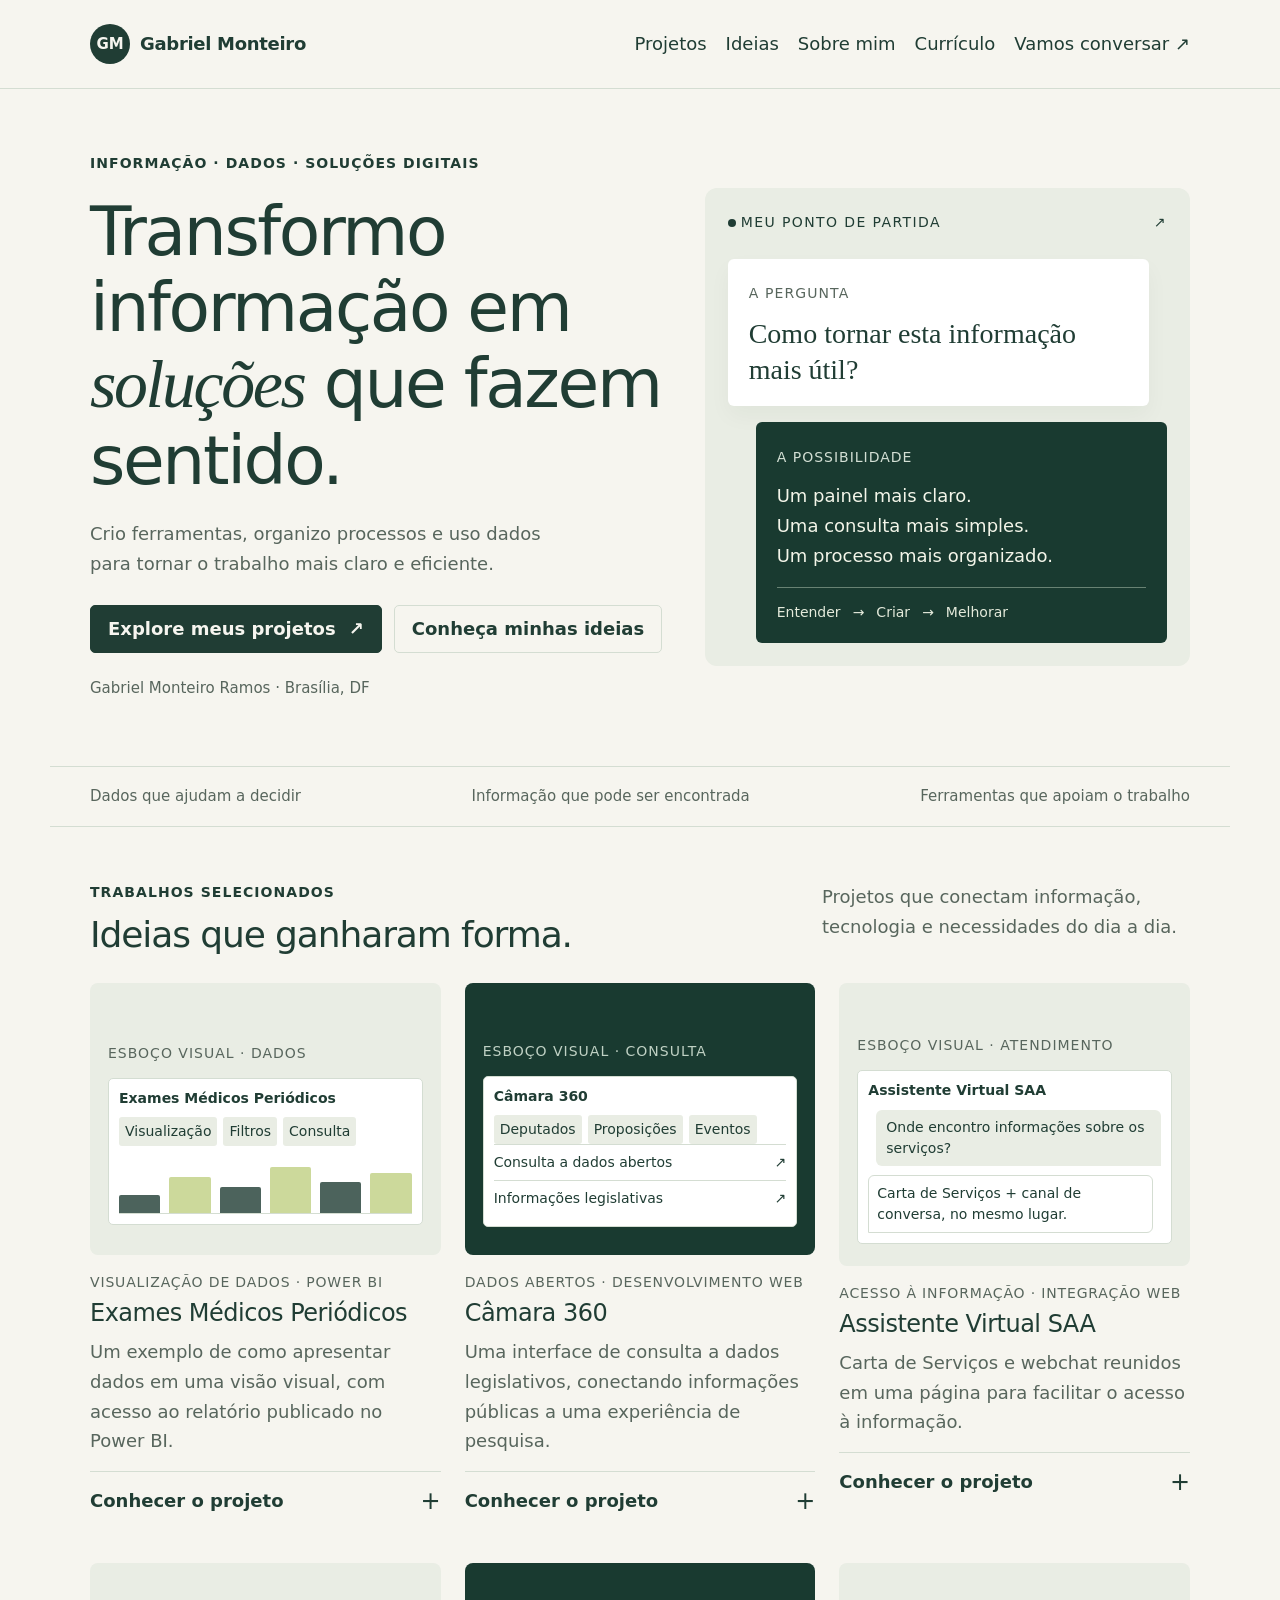
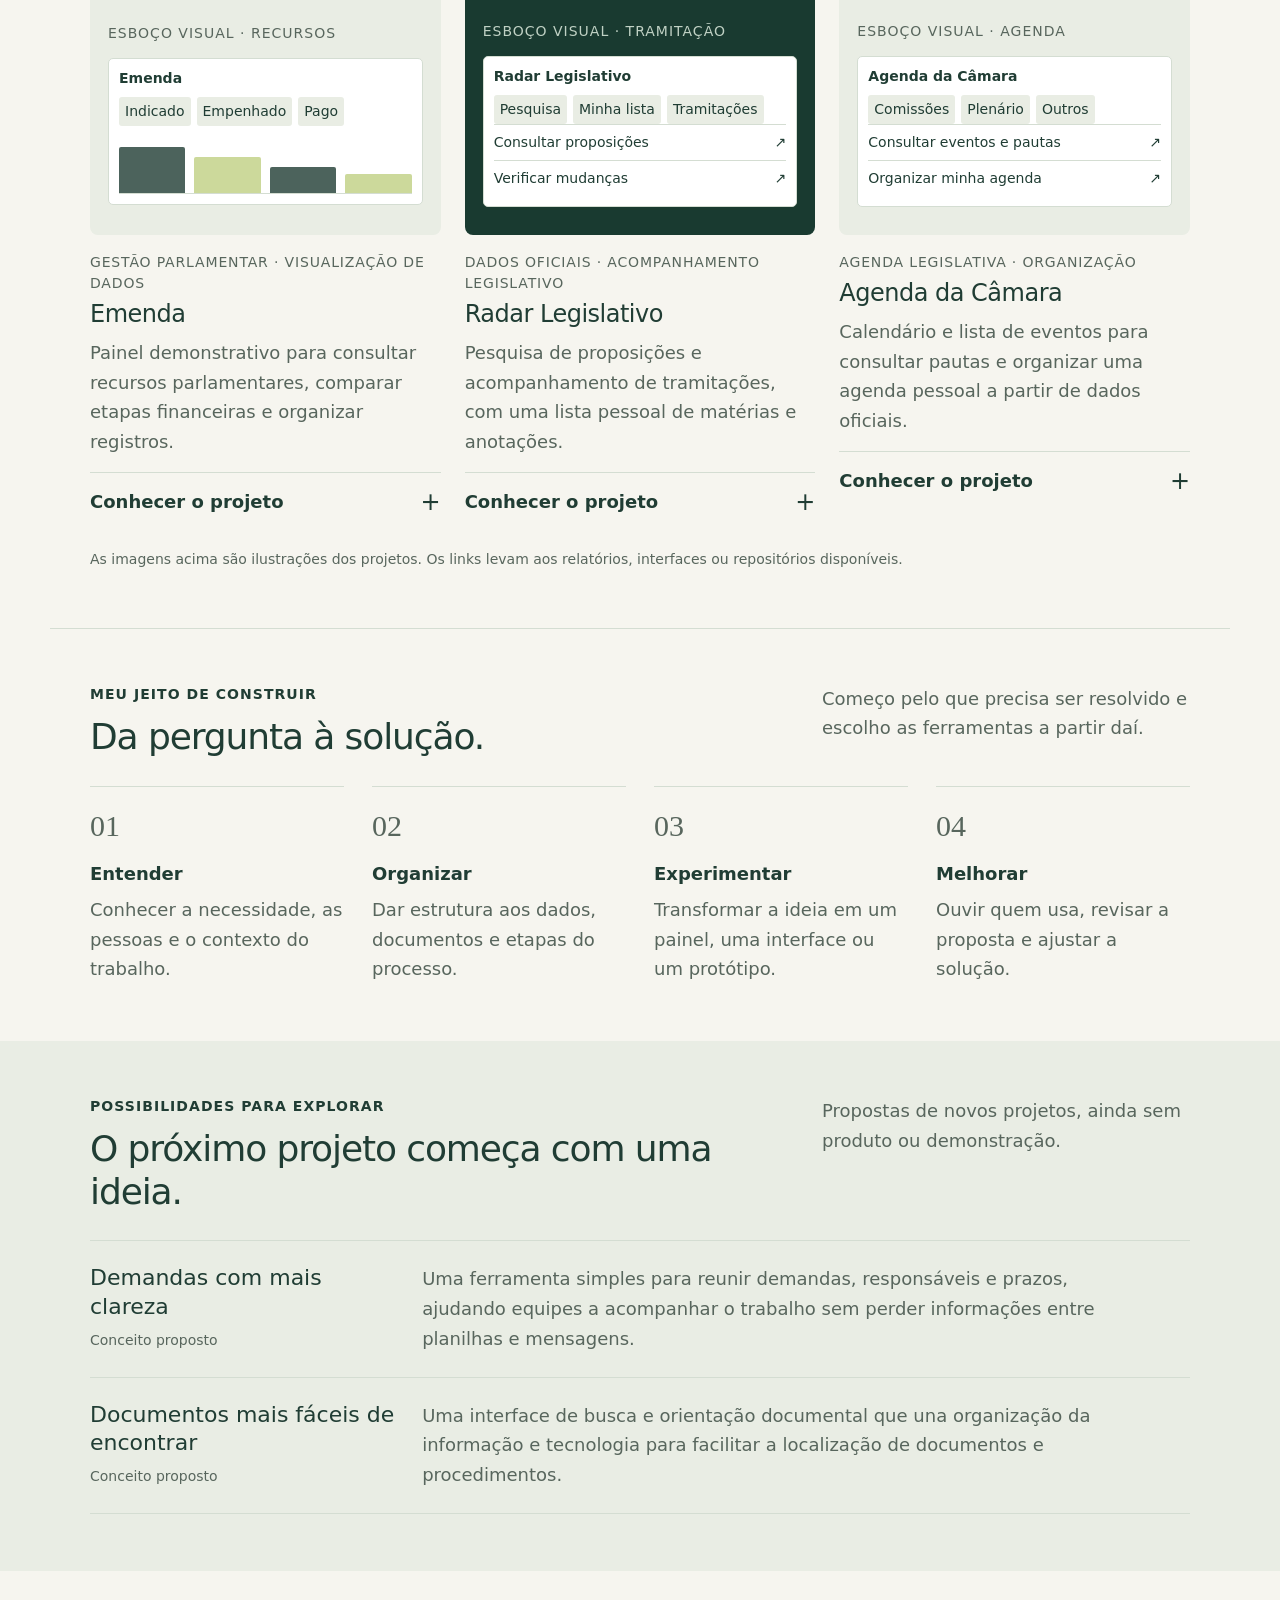
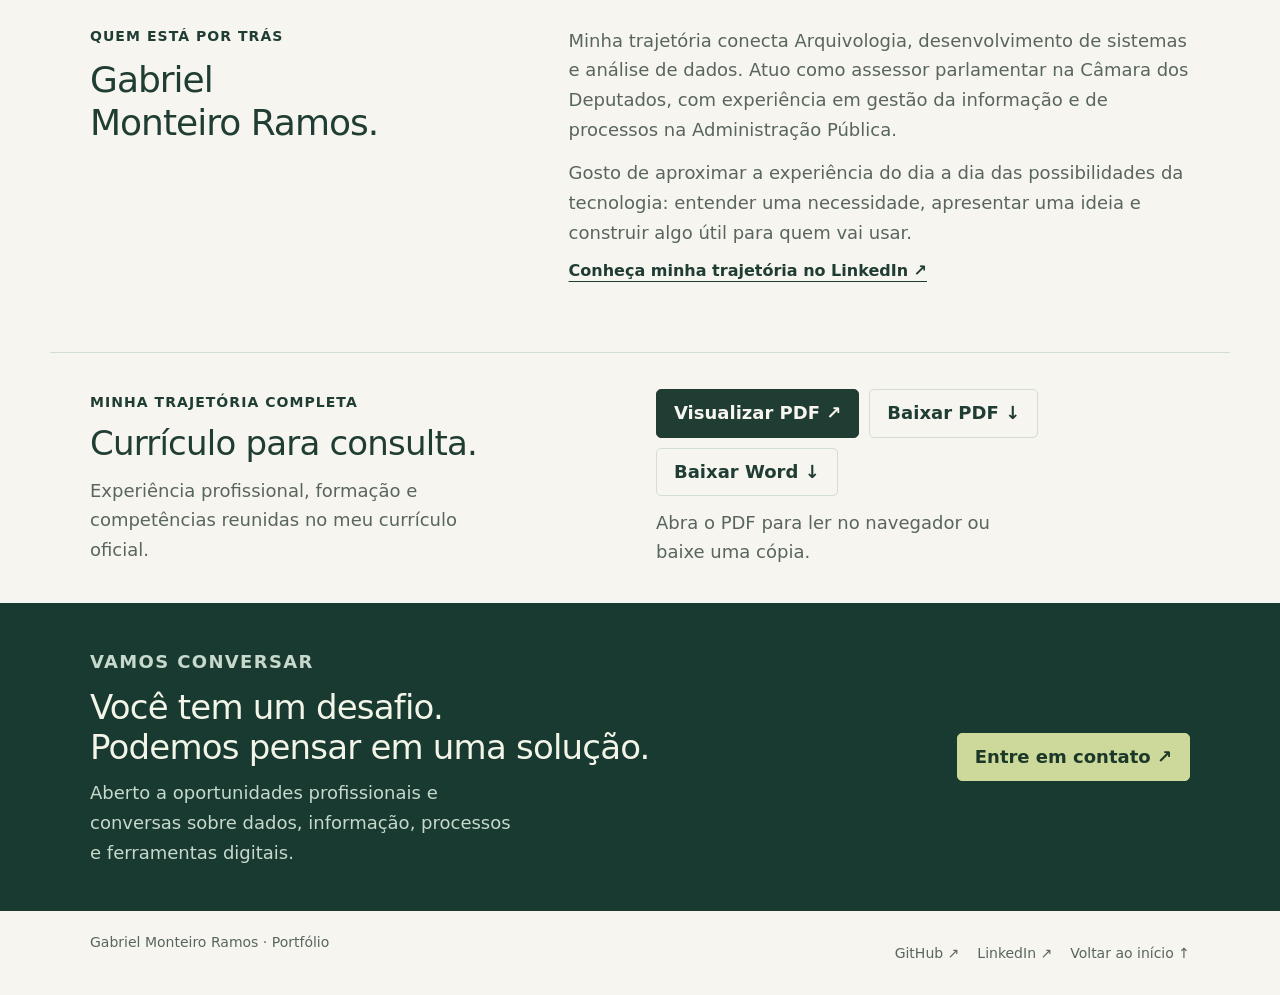
==== commit 01211cd9: "Atualiza cargo para Assessor Parlamentar no portfólio e no currículo" ====
--- a/index.html
+++ b/index.html
@@ -214,12 +214,12 @@
 </div><p class="gp-caption">As imagens acima são ilustrações dos projetos. Os links levam aos relatórios, interfaces ou repositórios disponíveis.</p></section>
     <section class="gp-wrap gp-section gp-method"><div class="gp-section-head"><div><p class="gp-eyebrow">Meu jeito de construir</p><h2>Da pergunta à solução.</h2></div><p>Começo pelo que precisa ser resolvido e escolho as ferramentas a partir daí.</p></div><div class="gp-method-grid"><article class="gp-method-step"><span>01</span><h3>Entender</h3><p>Conhecer a necessidade, as pessoas e o contexto do trabalho.</p></article><article class="gp-method-step"><span>02</span><h3>Organizar</h3><p>Dar estrutura aos dados, documentos e etapas do processo.</p></article><article class="gp-method-step"><span>03</span><h3>Experimentar</h3><p>Transformar a ideia em um painel, uma interface ou um protótipo.</p></article><article class="gp-method-step"><span>04</span><h3>Melhorar</h3><p>Ouvir quem usa, revisar a proposta e ajustar a solução.</p></article></div></section>
     <section class="gp-ideas" id="gp-ideas"><div class="gp-wrap gp-section"><div class="gp-section-head"><div><p class="gp-eyebrow">Possibilidades para explorar</p><h2>O próximo projeto começa com uma ideia.</h2></div><p>Propostas de novos projetos, ainda sem produto ou demonstração.</p></div><div class="gp-idea-list"><article class="gp-idea"><div><h3>Demandas com mais clareza</h3><span class="gp-concept">Conceito proposto</span></div><p>Uma ferramenta simples para reunir demandas, responsáveis e prazos, ajudando equipes a acompanhar o trabalho sem perder informações entre planilhas e mensagens.</p></article><article class="gp-idea"><div><h3>Documentos mais fáceis de encontrar</h3><span class="gp-concept">Conceito proposto</span></div><p>Uma interface de busca e orientação documental que una organização da informação e tecnologia para facilitar a localização de documentos e procedimentos.</p></article></div></div></section>
-    <section class="gp-wrap gp-section gp-about" id="gp-about"><div><p class="gp-eyebrow">Quem está por trás</p><h2>Gabriel<br>Monteiro Ramos.</h2></div><div class="gp-about-copy"><p>Minha trajetória conecta Arquivologia, desenvolvimento de sistemas e análise de dados. Trabalho com informação e processos na Administração Pública e no Legislativo.</p><p>Gosto de aproximar a experiência do dia a dia das possibilidades da tecnologia: entender uma necessidade, apresentar uma ideia e construir algo útil para quem vai usar.</p><a class="gp-text-link cursor-interaction" href="https://www.linkedin.com/in/gabriel-monteiro-ramos-105618204/" target="_blank" rel="noopener noreferrer">Conheça minha trajetória no LinkedIn ↗</a></div></section>
+    <section class="gp-wrap gp-section gp-about" id="gp-about"><div><p class="gp-eyebrow">Quem está por trás</p><h2>Gabriel<br>Monteiro Ramos.</h2></div><div class="gp-about-copy"><p>Minha trajetória conecta Arquivologia, desenvolvimento de sistemas e análise de dados. Atuo como assessor parlamentar na Câmara dos Deputados, com experiência em gestão da informação e de processos na Administração Pública.</p><p>Gosto de aproximar a experiência do dia a dia das possibilidades da tecnologia: entender uma necessidade, apresentar uma ideia e construir algo útil para quem vai usar.</p><a class="gp-text-link cursor-interaction" href="https://www.linkedin.com/in/gabriel-monteiro-ramos-105618204/" target="_blank" rel="noopener noreferrer">Conheça minha trajetória no LinkedIn ↗</a></div></section>
     <section class="gp-wrap gp-section gp-resume" id="gp-resume" aria-labelledby="gp-resume-title"><div><p class="gp-eyebrow">Minha trajetória completa</p><h2 id="gp-resume-title">Currículo para consulta.</h2><p>Experiência profissional, formação e competências reunidas no meu currículo oficial.</p></div><div><div class="gp-resume-actions"><a class="gp-button cursor-interaction" data-gp-document="pdf" href="#gp-resume" target="_blank" rel="noopener" aria-label="Visualizar currículo em PDF, abre em outra aba">Visualizar PDF ↗</a><a class="gp-button gp-button-secondary cursor-interaction" data-gp-document="pdf" href="#gp-resume" download="Curriculo_Gabriel_Oficial.pdf">Baixar PDF ↓</a><a class="gp-button gp-button-secondary cursor-interaction" data-gp-document="word" href="#gp-resume" download="Curriculo_Gabriel_Oficial.docx">Baixar Word ↓</a></div><p>Abra o PDF para ler no navegador ou baixe uma cópia.</p></div></section>
     <section class="gp-contact" id="gp-contact"><div class="gp-wrap gp-contact-inner"><div><p class="gp-eyebrow">Vamos conversar</p><h2>Você tem um desafio.<br>Podemos pensar em uma solução.</h2><p>Aberto a oportunidades profissionais e conversas sobre dados, informação, processos e ferramentas digitais.</p></div><a class="gp-button cursor-interaction" href="mailto:gabrielmonteiro1998@hotmail.com">Entre em contato ↗</a></div></section>
   </main>
   <footer class="gp-wrap gp-footer"><span>Gabriel Monteiro Ramos · Portfólio</span><div class="gp-footer-links"><a class="cursor-interaction" href="https://github.com/Monteiro619" target="_blank" rel="noopener noreferrer">GitHub ↗</a><a class="cursor-interaction" href="https://www.linkedin.com/in/gabriel-monteiro-ramos-105618204/" target="_blank" rel="noopener noreferrer">LinkedIn ↗</a><a class="cursor-interaction" href="#gp-start">Voltar ao início ↑</a></div></footer>
-  <script id="gp-resume-files" type="application/json">{"pdf":{"mime":"application/pdf","base64":"JVBERi0xLjcKJcOkw7zDtsOfCjIgMCBvYmoKPDwvTGVuZ3RoIDMgMCBSL0ZpbHRlci9GbGF0ZURlY29kZT4+CnN0cmVhbQp4nK1bS48ctxG+768YILcAOyKLbHY3IAwwj93EgX1wskAOQQ6OX1BiyZDgIH8/ZFWRVWSzu2clQ8BqpoePYvGrd7U52sP/Ht6cP/327qfvvv/tcPnm+vDxYA7maGA6DPNwhDEcJm+PU7CHTz8+/P2Phw8PT3HUm5d3v/3y49u3b765fnU7mNPpcuOp8d+nnx8uLw9+iKuPgznCNB9efji8ebYH8IeXn/7x1tiTfWvAOONPj/HTYIIZzZQezvjgbC7py9UE/t3HR1P8C2aOn26nf7785eHp5eFbIubDr5/ef/dLpsauUwPzccjUwMHaTI2L1Jwe4S1SFP8b8AsRBUhU/DumYWf8eElPr6dHlwbd0vMnJHROz5/zdGtwjrX42w3/BgtxK9zJxbkubgGyenxkXfpqkYxnOxS6mBTc34bykTk404M0cpM3sM4ba4+ja3lDO6XV7ahOgTshZZFcyKcPkS/pf19+pYH55OmCLfIy/o0f6SwXez0hs+kkT/V5mB239DEu6dPAp8Sq0T4liIz2OU0Akxac0liw9LPaiJ5D/Ai4HHih5Jye4oXFYTXrvn734T+Zca4w7hghaOeIjcnHLy5MAUY/2PQZZm/tGPyoGRtmd5wWoINQbgyZBhkH6ZZhQmgllMEcjxIKCOMtwMolxEM94lUkUCKnEKXEVRDAIFwDj74Jt/MdOuIO8cwV7igOE89ABpyFcR8PFpFlD9Xhv3//YJOyuZN9f/3Tgzk8phnvD1FNHEf68svhb7278Z9/N2M4mgXoSSFk8YqHvKTrQJEkKUiXEofAVUG+z2XDwEK4rTKJqfgCJs1hwaHndz//91NR0QPx6NvDx4MPUdIPo/FHO8cLOnr6k9X7R/w6IIH0SU2gq3zz1Xs7HW6/Hro6JshWe6ak0UPjcHRD3NQc5yww7jDnOxnQZGSlh1oa9e+Y9MDEQEZzQden2K13GWBtl7TKy79XdefY1Z2TP8bFxvkYFiRf0K4kO4GKMyk385ygYFC8oVE3f/7xux/[base64]/IUxar/CpYGfEJNorm+2ce3c/CUu7oZTVlqOrQ8tYhAmyFjmyVksBBSbxVovMn7KS5KTUvEisEZ0WkkqHDiFgOVlhVUxjp6l6QMuLbYhx3bNXU34tYP4q4LfpMBdMr0u0N0mEbYu8LHjd0C/JD4b6Vn8nw7jpmxRQ2txJwF07TjWawvH8uLxYb5zSFde/LDM6USjmwolCqLqKV3/XLyOZPvtrRmDmsOhFyV3oxwQJw5x5MG5CJje/VJ0s3pKB5jY56s96xowSowSh5hB3giRhNprsc+KGZGoduMbnWFqjzMzH2viC/[base64]/NgkTZK+BZXIftU5TsB/pqoIhPor8Dxh569sDoNsA4uk6OI8vSM/PhSdJBEkGjY1XsHqd3To8DHdQHMR/xpp95HXw+0qiCFD+WZ46QTJeQ1aBfDvSGGe3nMrfVcmex48qkQ750npkIKpQMkJ+BUqMdu1gQgCwSutylQQSaEVphybCZDQLzLB9Cu4UKrufMwxaDJDiKE0oNO3cro5i3QKdSGRG2Tvn4aYn6Ws4t5IUZOdjIBrConx0cd4C3h2O/geNh7qSUimIDstcWppLV0Rjp4js5f2lKkKkOk5VnQRRb2cQImMs48ovXPMRHdBEzP9V6soTTHiIMQgBLhEp/KSfG29YAWBhlrni8asVGFxUnADOx6NLrJSB7MTr1FrSzuL458N7qjBzvKt/pvmsg9fNMDrYEq3jb7dg9494Dzh4Ohw0c+m76TGseJbsSVj5CUVpKxltOnGbOivN6eM4p590VylSA0NcX2fTNvMIkXMyKr7hvGuqngSawZI08/dySqjLhkp/vR0b5EI3O9MCuiYhbXI8HL5zIZh3+PWhZvRVqw8nzp9bpJ0SL3WL/JzR8mite0GHbZIwWfT1UyAwVEWGZCZq3sGv7YNvDbtjArgNMZ65jd6wd7HKJjoXetmWoTgLP9pOGRIEZxdOWDN4zpewGMxmwxlpztUo2bgzlzQLYRtrQT/MRVjLe3YD2EUZ27sbpnvhPISpOGXgqr66/l4xt9VTZ3mtRtk/LDIDH5ccycSuq0+M04pRjLXp1PzjW9Pbiu9Z/bpSFjKUzOOFujo8rw1RpN2UytDdUcULiDl0nbKJjyZ96tyl4XcTsyd1GhhiT/Eu5m09fHpkNFCIPg/Zx2a2bM+Nas1vpuLIEDQ82L9iv4YodWaWqWfTOUKMNFI1LWBnmQk4oGRCFdhbYBRviXkPIJOSo0i9/[base64]/Q09E1wokzC+3KxTMekMstyzwuXr7m1jUSohxh69SqjnxHIQIqUuUYxpZoUVmmwSoUZQSc/4UODFxJVbeQtVn0w1pUFVJEHFHaatUhG/FCHXyS5KV2JWMDOlXp5uPiQnsIVm16aVVH/B4e50PwQaTD5mx/ZDTOlXuWSDhEDSSrKZ5+Ktwb3ulB0IzdSEVfWNHmbnBqg0U4dH1i6SKFXXnNKGoxq0YzUcm4yjdQdhLfoGh7tmMQO4Pa0zkbu1NtB+iVE65wbhCq/s1HZj0V/lCtpO+pUNE23ey0p+6xMxEc0oxhQKWtB5/ryXK1c2jxh7ji7S8w3UnNunjoNEC7UscWyBo5iZJU/SgX0+AQlxE8CT3FAyrASmamVcnU/ywefU512yi5q1CcWMgHiNpQyV7li0EwVCgdRlSqRXNUCH1HwqdCfpqC3oJQTuZMX1lOooaZMUdrV5Z5K8HN+QL4E3LgtUDWYuLJX0YG0gD+fuLCiNlDtdinoXJQXNeE7mfKCvOfqCu9m0KYf0cPWnkRvZO/c5Du9DpldgXB3RqV6of/hRsobWLdV99jMIEbhtdaTxkUIkgTAXxS4aEKQXToTjHYp8dF1MS3UAEPDgWbMz/hbunWFvsD4S90aZJcGvpbmzHpqtGpkwlZ2j6sOgqdF5ZrUo/T5rm3mr7wa9V22wxoIFyHOWb5taJk+GPawtZFdc6PpdCbES+ZKRIDLQsXw1ZtRySteDDKYGlbjCqOY6JHuzUgQWmfS78nQwUaGzsX/iqddMnQ29byyNp1SRzp24vQTddSbaGa2+HbRd0cPrzx8u+8ONvJ6DoLEGMPBQtMOaHPTJCT2kQ8X6Cma0qnERlSOAf7lSp34N3L6yAANjLU8O2fm0IE01soEGXNhtFts405MsS5busTMRGYqbVOfVEpn4GQ1eJMzGwknZ6YOFLFxmTrQ/XzyVTszfUT7MnKfNLb7ov/[base64]/hsDdJ1XZnxegPxep5O9ndogORio3S1YM8fV0Vhqli9UmqjzsVRpmTlrfRbbdqr0ZgBmCWYWvRj1cOz1/G8ejbVn1mEdu6cijt60tmV9tM8zG1FKs2UO98qmsTCF+ob9SudnVNdQUnreUsKE7j/B3b7f2wXFK8X924UQqizs+80BFW+2EbtdBnApQIFJa+UClcFGEqbiMeTS2ESIUpBYK8mktWGVvm3Bigr/XDrKmAjLrGjl97Wz1UBvhth8GXoDWoVwE0G0Dbgb6bAredOOk9jrXfyXXomuO8Jfdb8HlfQmfg6G1lbT3KYvZeFc2lHpY1VBJE1cTXFldbPckRqRKTUw2I81Gd5RTmsYUrdS1Dt0faUcEVgEcQ0017RrbLiVbRXYfe9gh5wXq0m/EZoaoex14QUdKlZtalB1wSzBa8c/3ucpKJ1DeuWKtbSEMs8rF2NYLgeJbVTCi9omYuAe+3dQeXSlEqkgvdTA5Jm5EKxBbWzeDYVX2qvqV6T5Xun5uE3SpsWFF5K7sli7uuJSUNJHjnnM+h00Chpnhvlori8UwZLAsniK3OUTeO3WTntdK7mASepLL6CyykcnsF7XUQ+7Im/k//DA9rXcxt+bISH0TIf/VLxSm7p7owT2bf0ur2fe+NXDY/fKFFNTmz0Z9udDZ9fr//7m52l2r1f6GuTlQMHeRhSGl8Hqbk1QHkQ2mSpFq3WHpaMklq88ID1w6LtW9nLz3k9smrra7U+v2McKItJKXX0KbFa7W1t/vQLj8l6r7fldN/NHBaM2PRLO4h5vb3pRluEyDD0GmYWvazd5krkI6fwrJmrbgF8h9vKT/pV54U6LyPTm9ej8FNlJRM3q6asdBf19jo/KjtTnYvm6bZZcVikwpRmTGWmT4Py+/aJskAll7SNBdm22VBLhGrlJ/+74CDvU6dYbXuY+96JUEzoNipGrSu7NZ0ByjSqDJJMrWmCO17kXSLq9YjdCN8H20mb7CinzK9e/2jVMtUUNBxn5to3rLIbwcO+JLuFgRVQqQlVUO5Gar2Obw//[base64]/UhSVIiW0YOgQkCIEX+AVaQFERDT0XvQFX0SaFGl+fZWiNOmIghRDryogRXpoKgLSI71LkSJSNETmd549v8wz2Zm7O/fuvUlucj5/5NnNnZ0558x89pzZaYwRCAQCgUAgEAgEAoFAIBAIBAKBQCAQCAQCgUAgEAgEAoFAIBAIBAKBQCAQCAQCgUAgEAgEAoFAIBAIBAKBQCAQCAQCgUAgEAgEAoFAIPgHjx49gr///PPP33//HZeSAPKAVFxCe/nj4+Mt8sMt/NPxcZs84a+cJ/z1IUMx24cPH/rX1JAb5KlpKDdKYRr+SAoBCuOoPoFASAtAr3H06NEJEyZMnz79i5QBkGTSpEkXLlzgEtrL/+OPP4rywwXc7tixw/FxJfDdeOvWrc8++0yUCm7nzJmDjtJnU69cuXLy5Mn+MjXkM3HixI0bNzpqikrdvHlz6tSpFqWio6P1PdrChQstOSQvpkyZsmzZMpbiPRq6XRDYMIyMGTMaKQMZMmSAv99//z0zw0JH+QcOHGgI8uNF9+7deQKvgC32119/hUzSpUsnCpYzZ06IVXwzNSpSs2ZNyCd9+vR+MRRq2rp1a2YGpY5KHT58WFQKL/Lmzavz9sCWXLx4cdksyQU043PPPcec2kmyA9vhjBkzQOAnnngiY8pApkyZQJ4NGzYwPaINHjxYlB8u4LZnz57MBdGOHz8OmTz22GNcKrjNkyePS6JFRkZCPo8//rhfDIWatm3blukR7ciRI6JScAG3oaGh+kQLDw+3mCUZAWYEYSIiIliQEI08mgjyaEqQR3MDIpoMIpoSRDQ3sCcaNHjQJUMggfnL5RquidatWzf46f79+w+9BFLp6NGjhopo9+7dA5G8zRPw119/QbY1atQwJKJBKY6mxl8t8qCmLVu2hJwfPHjAywKzWEY3xNARnsI88fH8+fO7JBrKFtCmwotIlURLLviFaOTRZKXIoyUXlERDM0LHv3Hjxq+88sqrgUTDhg1ff/31rFmzigZ0STS0P+S8bdu2FStWrPQS33zzzfr166dNmybXbJYsWZYvX75q1Spv8wR8/fXXmzZtKlOmjCEQDU1dsWJFR1PDr02aNCldurQhtHPMB7zk1q1bIX9eFgi5c+dOJnm0c+fO1atXr1GjRjzb+vXrt2vXTmcQxIZoL7zwQlRUFBg8cO0E1IciqlSpIqsfvETDdg7aMaf3pHugfcqXLy82P5dECyKgzAsXLmROzhd/HTt2rOGkKZqxVq1ajtbzCkqiYVlI6oA2dWyH69atMxKah5FaiAYvKJY48g8EsOdSrlw5w99E0+n46HcHxGbsppehJNq8efOYU3cSfoU0o0ePdtQUP9pHRkaK1uNTsMBiYrZ4qz9grSRaTEwM/ARVGbh2Au0Qivjuu+9SH9HIoyUByKNp4mHq9WhEtCQAEU0TaYdoPPaA/8T7BIwBeD6YrT7R+EIDUQCMKAYMGGCY0y3Sewa0DfzrqXFiAseUPJljWfpEmz9/PjOjdBvroabK0FFJtJo1a0J6XMXA7W/55u8V9InGl1S4aSqWtRtph2gBgj7RbOQnjyaCPFoKhLce7c8//9y1a9ePPuEHEzgO5bNHO3ny5I4dO3ieIMyRI0cGDx5cqlSpKlWq/Msznn/++apVqxYrVkxumVmyZIGfIAFPCVnh9xkLQLBKlSrZlMJzqFy5Mk5EtAdqOmzYsNjYWGiuNtaDX3/99deePXuKLc2GaBEREUePHhUrC64PHDjAksqjHT9+3F4jG0AVnzp1iqVJj4aKgBFERviAixcvMmFNhz7RUNT27dsb0tj0xx9/zJw8AiqybNkyQxpxe+GFF8SC3A9YYw6WMa/kBYrx7LPPMp+WDjFviIYV0bhxY8PpnaAE1k7Hjh3FOk2bRIOUjv0UZc8F4JJoYH9D6I7h/G0kmn0fB8cRlixZYnggGu/OYEGepmDdv38fhLfvYmAO+kTjvULHfp9XtBXzRJOWKVOGJRXRmjRpYpjz/L1tJ1innTp1YmmeaOnJo9mCPBojj5YYRDSDiKYHIpobpA6ijRgxgpkzE/5JADyl/D5sQzTIH5/FlMeOHTMSoi8E3ObKlQsCVMjTUpBlzMKeaPifdF5CmZUyT5tCLUTjYnNFbJQiorlB6iAaeTRHkEdLXgQ70TBl//79b9++ffz48dMJOHHixO+//870PFqlSpWuXbsGj+CzJ0+evHTpUkxMTGhoaGEBzzzzTLly5YCAZ86c4QWdOnUK/sarFn8piZYvX74iRYoUKlSosJeAR4oWLZojRw7ZpJkzZ4afeJ5wAUXkzZtXTGPj0UB4roiNUkQ0Nwh2otnUlGU9mpJoSmArKlGiBJPaJJAXp+yKALGvXr0qJlYSDbXbsmUL86lVKAeslevRMPPNmzeLJlUSDS9+++03uUJBzRs3bjAimp9ARJMhEg1Kf2QCBb5+/bpfiIZT0bwChqxjxowxPBAtztwHFefIwe2mTZsMIlqKARFNBnk0g4jmbxDRZBDRDCKav5HqiQYRFwZU+PjSpUsdH/chdLxy5YqYGGV2EzrKX9f9SDSLnJcvXyaiBRqpnmjk0USlyKMlF1IH0TJlyvT0009nzZo1mwn8Bo47FYMPum0Cv/ZHR0cbUu3DLTzFH4esoJlB9d2/f//mzZv4+K1bt+7evXvmzJlcuXJlyZIlWwLgOnv27CdPnrx37x5PDBcPHjyIiIgAOSE3TAnJoCxoKqA7tOHbtoAccHKmZXhi0qRJkAkoKGr65ptvyjUVExMDP0GhXCkQplKlSiCYKCeIfeLECUgmKpU5c2ZQE35lRDQ/IdiJhhcfffQR/PTHH3/cMwEXcDthwgT4CejzpIknnngC/uKEVQ4ssWrVqpD+zp07+Piff/4JjergwYPw61NPPfVkAqCs0NBQYBwQ8F4C4BoeDAsLExPDBWS7b98+yAdyw5SQDEqpU6eOYY58PekZuCfYxIkTmdDSHiWcmgR8vycAbi2U5KNjYkpUau/evZCzKCeIXbBgQZBNVAoftMSuRDQ3SB1Es8wMwQt8+euskXQ5MwQezJ07t5gYL44cOSJrWlNjX0eU+dNPPxWVcokA7etIRNNEaiIa/+6BXACPYHhDNP6BAkuMjY01VETj7gOBDyqJBq2aCV8e0JLKnYotUBKN+xf8TmLz2USZEpU6dOiQLCcQ7WHCUYZinuTR/IjURDTyaDYgj5a8IKIZRDQiWuBBRDOIaES0wIOIZhDRiGiBh7e7YEEzO3/+/EWfcMGEZfGFX8bRsmbN+swzz+TPnz/UBFzAbbZs2cQ0mGeDBg3u379/9uxZLhWoc+3aNVEkG6LBLS+FA/6jJA6wr0CBAjw9iARyrly58tatW+fOncPSQRKQ57XXXhPbj5JoWBGff/75448/HhYWFuoZUFCWLFmaNm0qWo+PDkAViDVy9erVAwcOiHICgHqFChUCOZlPH0P44L7PTQXsYxnFSztECxACMTNECcyzSZMmzMlN2BDNDZQzQ1CSli1bGpKbthBNOTPEpiCdfR0DNDMkEEg7ROMfe+OFNe9eId6E5aOxv4jmuJYf84R4hjlteuBINHmTAU8QpUIBNm/[base64]/B2F6yePXuePXv2559//sUEXMAtnuXEK0VJNMx83759RYoUqVChAooE8oSHh9erV+/w4cP79+/HPOECbrdt26b8DrN58+YjR47wxJAhOETIU26T/iUaKvXyyy+Dvnv37uWlw1ti4cKFxYoVA124UiVKlIiKimJ+XY+GgILAegFtKpA5FIEmtbxSgp1oyYhADFjbEG3Hjh2GtEYyaRZ+uiRasi/8TF6kGqKldzp5wT2U3Rnfdirmh1zgmX24Hk2faBkTTu7AlCVLlsSUvIMDt0AoJdEuX74sJsb8k4xorVq1YkJvGru9GzdulJWyHHLhL6Kl0zikwy/txFJu+tRCtOQCeTSDPJoGiGguQUQziGgaCDqiTZ8+3TB33siQMoAbDmzYsIHpEW348OHw0/379/GYbLhgHkJHnBnCU+JH423bthlm08LS8ZFSpUoxbaJdunSJmd+3MVsM3iBOQwEwW3xw69atslLAFNH+cAG348ePZxLRgH1ySiQaBMyiUmA9QyIacF+W8+LFi/pEg4haVCp5gSaNiIhgQUI08mgGebTEII/mX6CpL1y4sHr1angHfp9i8N1331lOqVASDWu8WLFiDRo0iIyMrGsCLuA2PDzckJpE7ty5xZT16tWrXr16x44dwdGsW7eOl7527VpgH5OamZJogBo1akBWderUqZuAmjVrLliwAFr7+vXrRaUsrRftf+DAAdH+cAG3Z8+eZRIpzpw5I6YEmWNiYsB3v/[base64]//NrE0P0KSIY48mgebkEdL+YhPGHN5/fXXwVm0N9GxY8cmTZrgOA5vfthgTp061axZsw4dOrQPJFAA/Jhg+b69ffv2L774Ijo6+ivPmDVr1vLly9u1a2dISyqef/55+AkSYMo5c+bMmzdv4sSJrVu3thcJcgOtW7Ro4clTOBINL0aMGNG0aVNuQNAULL97927m00gQ5nn69GnRJrNnz16yZMnAgQMNYXQDL0JDQxcsWAAJuPpA0kmTJsnfQzx5tH79+oERAtoAwCZRUVGgkW82SZmIS/[base64]/79+2JAsnPnTkPVJjPqfTTGzMXESmDouHbtWub01d0mdMRjmyzxcPPmzZlENFTKTehoUQq/TB44cIAJcRoasFatWoZT6MjnYPj2Id2H0BHkwXkyCEj85JNPuiQaZmhpFToPYjts3749E4J8T0ATsRT/dTSOPBp5NPJogYeSaGhGMOmHH3743nvvDTQBFx988EGHDh1kO2fPnn3kyJEjRoz42ARcwC0kVg45DRgwYPTo0TyxEvjrkCFDIPFAnwDS/t///d8nn3zCC4Jr+M/y5cuZ1NLglQ7SQgJ7kUCp999/X3ZqYI3BgwePGjVKtAD8hX9a5IfboUOH8gQoFeSppOSqVat69OgBmfig+//+9z9c42apqVy5ckFxolRwPWjQIEt1DB8+HJTFZX0+EA1p27Zt2/Hjx0NWmOewYcMgxqhatarh9E7DzMuWLfvRRx/[base64]/[base64]/cvEFhY7k0QzyaOTRTPCBpI4dO/bs2bO793jrrbc++OADpk20oUOHfvbZZxMnTpzkGePHjwcna9ldBy+Aff369YP6spcKOt3vv//+1KlT7QuaPHnymDFj8N1rz31U6u7du7169RJLf+edd+DvuHHjIDde1oQJE6ZNmwYN2HAiGha6du3aUaNGgTD4OOQDkoP8oIW9miBJ37598auRzthWjhw5QH6UmcsP/7G3kihVSEiIXClNmzaF14JoFpB8xIgRU6ZM4Tnj40OGDBGVgkegNvGbv738+GtYWBjoywvq0aNHly5dPvnkE8fqS5WwJ5rPwNfgV199xZz8VJxqwFoJ/fVoNoiXDou3Kcvn7eZsNNVZj+btgLUm0msfFo9KAfVEpfACKGk41RTmA68UFvgTjgIB9+um5Tkw9kTTmYKlnK6DFTFr1izm1PNSTsFSAoP86tWrM72Fn/A3LvESY6h06ODkz5/fEL7kZ0jYhVVuk0qitWnTRhQV+zhjx47V1DQ6OtrQI5rmFCybSlEqtW3bNiaMWaBUTZo0MYR136gUeG1RKUwJQY4m0SCeYUK/[base64]/PmzbmmWNbhw4fFsvACOFWvXj1IIGo6fPjwVatWOWq6bt26Xr16GU4DjkqioVK3bt2CEi01AibS2e9Ln2h40blzZ6gaEJvL//333+O3IMuKnoIFC4o1BRK++uqr3bp1s9T+okWLcMuLVOPR/LUeTWfAWok4d9vNKdej6SMpt5uLC8CAtZJoNoBXSo4cORyz1SeaPjKq1qM9DPLD4vWhvzmP/WJknSlYNp+ycUGcDxOTMqg254lzPQVLqSm2assK6zjVRP0km4Jl49HkMQuo67t372bPnt0xW2+Jplx2bZE/[base64]/JojDyahPTk0fSA7ee3337bsmULmGtHArZu3YrtxHIILPwT9KpWrdoLnvHvf/8b/lauXFnJx6+//hrYCu/AHV5i27Zt+/fv7969Owjw4osv2gtQo0aNIkWKGNLk+Zo1ax46dAi0EzXFrxY6Hu327duQc9WqVW1KB4B9KlWqdPr0aabn0WJjY8H+okiHDx/GwTVLQw0NDQUB0MI26levXh2PqufwlmjQwuvXr/+vf/3LUdOIiIj58+fv2bMnJiaGyw9GBjkNvXdygQIFoF64UiA8yDls2DAmbcL2ww8/lC1bltc+lA7urEOHDppKJSPitLeb00daG7B2A+WAtY36ffr0YU7qx2tvN+ceWBZwxPApzkGlcBzThzAjiIDaTZ8+3RA6PhgdNWrUiAlEE+cg2Xem8JEbN24oiWY5hVYfGLrPmTOHJe5keerNeZqClV46WhfPR7MnGlc/Xu9s2YfSKbo29scpWNz+KJ6yTUI86ag+LoXeuHGjG6JpaoplwZvKEHruSvltiDZw4EAmdZyV4yBy89PsYic7yKMZ5NFcIJ48mh6IaAYRzQWIaJoQQ0ecwo37nxieQ0ew7T8C8JZJXh6I9tRTT2EVewtDNUEXpcLZ+3/99ZcogCVIc0k0T5q6hydRW7VqJdpfCYznkWii+jIwz02bNhnmOxMfR02RaBiYidWnE3fxkQjRLFgWEo2X5W2dYuhor5SNSf/x9WDipAR5NJloSQnyaEba8GjIo0WLFuXMmbN06dIlTJQqVSpPnjxvvfUWkzwa9FiPHTv2qwC4PXXqFJM82p07d8qVK1e0aNES3qN48eLh4eEWniL9R40adfXq1SNHjnAB4NpyHINfPBp08y2ausfRo0dxHiMXFc3bu3fvkJAQMLuNTcAgUCn9+/e/cuUK5GNfyoULF5YuXZo/f354Ch8vWbJkWFhYZGTkmTNnRL1iY2NPnjyp79FOnz4tPg5lnT9/HoKfAgUK8LI81Sko+PTTT8t1+t///vf69etineoDhDl79ixL8R5NH/GqAet0qu3m3OOh9nZzyKOPP/6YSaucfCYavvChEg2nJWZeIb32dnNKoFJjx47VVKpWrVqyUocPHxaVSud6uznlgLWN/Gl2uzn9npdINEvkr9zXEf5a4nl94Edj5QaqvJbFngtuOBYIouHHar8A396WFdbKjo8SuJHOmDFjDKfeHBaERANT4OP47jp06JCoFKqfL18+faKBbxJzwLJ27NghlmUj/9tvv62sFLFOvTVphQoVWIonmj7Io7kEeTSWhj2aPohoLkFEY0S0xBBjv0cJwMb/ww8/GBLRChUqxMyqfGQLDCEs37eVZWGlJDHRcC4HRtHMnH9oJBPRlDbBcBpDR78TjS99ta8+RkQLPMijuQR5NEZESwz+ffvatWu/J+Dq1avQn1UeQR4WFnbr1q3r16//bovrJv5RjW5bHr9y5QrUy6uvvgo1EhISktNEjhw5cuXKZdnwx1uiPfbYY5AJZIV5QubwH2A0qAYKYumg9d27d/fs2ZM5c2ZInNNPgLKg847fDXQ8Gsgg2h9sAqYbNWoUaJE7d277gkBrnG9gIdqxY8eefPJJrhRcZMmSpUSJEqD7jRs3HKvvzp07yjUR+kTr37+/KD/Wqf54K+hlqb5MmTLVqFHDsfSUCXQoq1evNsw9Kx4zkdE85cfT8iKewAa4z4NlPRraJyIiwjD3gsCUuH302rVrmbkH4N8moOHBbdu2bUX66BNN3DMEssI8cSeKrVu3iqUjl0uVKsXMccO//Qec/MD0ZhrjiZ/QCEWb4ID1vXv3HAuKU+3TDn/hJ54MZ1+fP38et5R0rD7lSTqaRHuUsDuKKADWqbdbgovqy5oGEZBoK1euNHxauGcPJdHKly9vCI4SCwXvyYTqUy789JZoloWf8QmH6RiSm4b3PEumVU7KhZ/6M0P08U9g9nX0VtM0u68jEc0goumBiOYGRDSDiKYHIpobENEMIpoeiGhuQEQziGh6IKJpgs+1E1eI47S0b775xlARLb1PGxHw2XGW7eb+Nsdhn3vuOUNYC49ft9atW8ekTcws283hF0IkGl8Lr9zKICmJhlaNl7YCkPc3UNpfud2c/lYG8aoF/rxcsSC0w6VLl1wSzbLdnD5QU+VpMpaWhk0CT5MJRqKhzNHR0aBR/vz5c5sICQnJkyeP5eAGNGmFChXu3r17+fLlq76iTJkykHPuBEBBWbJkiYmJuXPnDrxaMQ3kD1XQqFGjTJky5c2bF1Pmy5cPyDJjxgyoUGgbmBIuoLUMHDgQfoIEovyQrfxKTBqi4VPVqlXLnDkzSIJSgSLwWrC8/NH+Xbp0keVXji7BP+EnSJDbM6AgsBsOZMQnHkeLjY0Fs3CRMB/cv9ENsmfP7iiVEqgpLhC21FTLli1BeF7RAGget27dYsH5JV+58FMJbIf/+te/mLvBwdDQUEMa8fzll1+Y1PwsM0OUCz/xAojmKH/SE6106dKypjrHNrmE/syQlAnlvo7BDuVWBoaqLkSi2S+IsEeBAgUMaZ3F/[base64]/JjH8FCNPuWJjezlAbyaIw8WgpDqvRo+B64efPmgQMHjiTg4MGD58+fnzp1qiGd3GEhGlbfxYsXoVmWFgC3kBJHSew9GqJIkSLw/i9VqhQ+DhdlypTJnDmzbH8L0TDzK1euiPLD9aVLlwYPHmxI44BZs2YtW7YsLwhKKViwYFRU1JkzZ0BrngO8+U+cOMFUy3nKly8fHh7ONUVRf//9dzkx5AD5iFaFUpo2bQolwiNcADAIvOjOnTvHBQD5L1++jGebWs6AhuYHP4nKysCCFi9eHBYWxgsC84KR69WrZ5FKiaNHj8KrT3kw95o1a06ePMlzgLLOnj2Lw6D2g3Eo/5AhQ6Bq7OVHC+DEBm5S/koEc0ENcusVKlQIoxTfXonJC+XMEBuinT59WjYsVJNlazWEkmg6SN59HR95PrYJMrl69SpzqmvMv2bNmobkphcuXMgkN+3zzJB4f+zr+LeHY5uOHz/OpIk9Ovs6ovxTpkxxlF+J1HFskyX0xS7St99+KyulJBq8P43EUTfcPv30014RzTHyt/[base64]/vz5TJoUrZxUrE+0LVu2GMI8bazHMmXKMGFGN5dQ/jb+t+oMayMhdLTMCVeGjpY6xZAbQ0fHSdEyMJxes2YNEU0mGnk0EfHk0cijJYZfiAYPvvjii9Cu4B1eU4BlGytsAF9++eXu3buh/77FxMaNG/fs2VOpUiW5qYSHh9epU6d69eo1PaN27drPP/98//79f/rpJ8hqi2dAibt27QLyVqlSpVatWjZ5ghaQACgpvyJkouFFhw4dKleuzLOFHCIjIy2nPGBupUuXFpWCi7p16+KkUF6cPtH4kM3333/PNQXe7dixY/HixaCCqBfcRkVFydSD/2zfvp3XCOYQExPTuHFjMQdUyjIQgG1m6NChP//8M7c/XPz444/9+vWDqoEKsjG1J/tDQeXKlbNYnoimCf0Ba31gm+zevTvTe/[base64]/uXZ7t27l5lhXpwJ3ED4pZdeMswwI6OXwE19e/bsyVRzSCBcjEsAxjO4U7Em0bjkCIxUcWIe7poLwNC3bNmyRsIezlxlTw1GtImNUnyn4jgvgSIdOHBAFAm/oIaGhoIdoNLtc8Awu1ixYoYe0ZYsWcLMjabxcfwEjUQDXUSb6L/i0pkHrFsaT0REBAtmopFH01eBPJosKnk0R/yTMCd/zpw5ixYtWpiA6Ojo9evXM2nhlVdEmzp16rJlyxYsWIB5wgW8+rp06dK0adOWCWjVqlXjxo0nTpwoptQHyDx79uyff/6ZSSM+P/zwQ4MGDVq3bo0FNW/evF27dpGRkYYeI7JkyTJ37lzRJqhC+/btmzVr1lIA3H7xxRegGpd//vz53377rXLtTI8ePSB+mDdvno1S8Dg03WHDhkVFRYF9WnoPsHDnzp0XL14sGh9uwVbwa4sWLewfhwRgN8uWR0qgdtWqVQOzgIV5nYLkI0aMAC1AFxQAVF69ejWuErJ/0eGv5cqVg/e/aCioDjyjIYWvR3MJH4jm876OLoGvVmCu4eKNmjNnToygRICEuXPnNiRPceTIEVnTmhoD1krEaR/bpIRywPof1/s66iOjasA6Ls3s66iEsjuDUTo/sQ5T+kC0M2fOMKE7g72kChUqGEJ3DDqGRsJpMrzj5hVwpIBJ07/hdWpIfQT9TWKBaHfv3hW7M3ANEubPn9+Q+j7QIZI1rV69uiERDV7LzKnnhX0cPIiQy68PFAm6jUzqS164cAG/t9vnYNPHVMLS8cQ+Jk7B4pqiUkO9PE2G9/uwouOC9jQZfZBHY+TR9EAezQ2IaIyIpoc0TjRPUaImMPY4ceIEGkonHtMPHTds2MB8IhqfPC8qhUMG0Pd3rFOxbYif3A3zqMqkCR3l0Bfb5Lhx4wy9z+OWL+Heho6eqs8yOqMfT2KyiRMnMgodvQd5NEYeTQ9p3KNh7e/atatLly59+/Z913v07t27X79+n376KbSBT03Axfjx44cPHy6vKAFAQZAenuI59OrV65NPPoF3Nc8BrsH4Z8+eZT5tuoJKxcTEdO7cmSsFpQwcOPDVV1819L7kh4SETJgwQVQK/o4ePRpVFtWHv/B/iwXgb//+/aFQUU0QwDInHy9eeeWVQYMG8cQgM1jJsl8W2mHPnj3Dhg0D+2BBUO60adPwuGFLnsWKFfvss8/GjBnDRYKnRo4cKQqP8kNxXHJu/1GjRik3/wcVJk2axNND/sCdQoUKOVoVuVy7dm1RU7gYPHhwtWrVHB/HX6EgEIA/3qdPn27duoEMvrWTpESc9nZzNuoXLlyYSdtr3L59W+cQcOWAtV+U0lmPZqOUZbs5r9ajuRywRpmhGTM9Nzd//[base64]/ZoKOqKRR5OVIo9GHs2P4J/333rrrX79+vUx0bt370GDBr3++uuGqlIGDBgACfok4N133+3fvz+8fseMGTPWBF6MHj0af+2TGJYd9TFb+D/wAh4Z6xnQ8IYOHQpNhUlNOiYmBn7Cj9gowLhx4z788MNevXrxclGpRo0aGXqNPyQkZPz48Y5K4df4O3fuMGkKqIVoeNG8efOBAweKBlQCJAf5QQsugBL49R50FzUFed5+++2pU6fKhlIecpElSxaL5SHPkSNHKt+T/iUaSlK5cuUhQ4Zwm8DF4MGD69ev71hTQUQ0JYJou7k41WkyGVXr0QI3YC1DSbT0qtNklIhTbTdnY5PWrVszp2FcG6J5Bf8SDeWHF6Bcp7Nnzzac1A8ioimnYOFspa+//tqQiPb8888z6aOxZQoWGgfaJESPlt4TQEk0/Z5LdHQ0kyoFD47h3TFMiUTjfZwATcFC7ZTnoymJtnHjRubUG8UXFBLNfswFNW3Tpg2TJiYp11l4IppseU9TsAJBNIiRmDQv68svv3SsqSAimhLk0TyBPBp5ND+CiOYJRDQimm+wCR2/+eYbQ29zHjy2SQ4dlUQrWLCgIUxO0EdAQ8eMToErPpInTx6ZaKAgjyHFiNoyMwQNuGnTJubv0LFt27bMHdEcdecWUM4MwcmK9tsoYRGWojN6Dh1nzZplOI3OBBHRlCCP5gnk0cij+Qa02IkTJ2bOnLlgwYL5JubOnQtv/nHjxjVt2hQ62q1NwEVUVNSQIUOYYGck0bVr13DnFg64ffPNN/HFbiFat27dINvW3gPe2w0bNty2bRsTrIoXCxcuhJ8gARe1SZMmUH1Lly4FXVApcIXgo/GIFt4ksMmFhIR06NChZcuW9gI0b968c+fOcnsGBYG/kP/8BODuMV26dIFHxByaNWs2adIksC0kmO8ZIDNIDm4atOD292STV199FfcHsG9pNkQDr9GqVSudKgATTZ8+HTfV4ZqCOlCnoJrjs506dcKNji0vn9dee23VqlXcgKD+kiVLRo4cKaoPj0Md1apVS348KIgWpxqwRi8GNciCc+1PXABOk7GBm/VoNu95nQFrfQRouzlUZOfOnUzPTetsN4e/Wg6LD/bTZFAReE0ZZncsgwnsTTRq1IiZvYmHCYgzFxQzaRIIdlIeCsBby0dvBP/VB8SZp9/KAuDe8jwZdsdwChZXKr251bwyyIfIh5n9DsfSuVIioPR8+fIZCR09Pkv/4MGDzJxigY+jf8d3MnTcMngGLjDHKVigi6NUlrXYSthPwcId8h0LghxKliwpaorzZLZv3+5oQKyUrl27ykRLZx6SixXE1UeicfWxM/jdd98FNdHIozHyaE4gj+YGRDQiGhEtCaBPNOVhQPEJJ/swVTwZn/jcH6/w0EPkaQEfnhALwjBjwoQJyjpNLxyQhL/KR+vqK4UjI0qiYegYl/gUWiRaxoQjomyOPbIQTakpCqMMpwN0bJNl730UHkNHiwEt1YcCvPPOO4bTsU3Yc0Gi8VO3MPBeu3atYQbeYvVVrFiRpSKiBRHIo8kgj5a88Naj/fHHH99///1mARs2bNi1axeT3qjw4NatWzdt2rTZJ6xfv/7GjRtitkpg+zl58iRUAR7/CgAJ9+7d26NHD7FSECEhIfXq1cNzcgG1a9euWrVq+/btoals3LhRVGr37t2yUmAuPJBXFBUetCzdwnY4a9YsMVu4gFtoP1AilIsCgCQgT548ecTWqyQaanru3DlRU7gAQ+GKBouoN2/ehJ+4kCAz+J3FixeD+64lAG4bN26sPFo3JiZGtAnkAP+xbC6ETX3y5Mk//PADGI1LBUJeu3ZNlAob0vjx4ytUqFCnTp1anhEZGVm5cuVevXqJeaL1ZsyYUaVKFW49uIDb//znP0x4oaVM6BMN3xg//vijIY1DuVmPpoT+dnPKAWubPJs0acKE1huvOk3G2/VomlAOWKMkeMqDZcDdQrQ41XZzygFrzHxzYA6L10FG1Wky+lAOWAf7dnO+EY13MTBlkSJFmIpouPTMJhr3BGzMOhuoovyDBg0yhMg/neoYVhQV3t5MiPyVR+tiyvDwcKYiGn58FqX1NNEiXeIDc9G80P6Z0J3B7mSLFi00iQb/FDXF7gzO3rfUFDBaVqpMmTJM6DbyXpgcNoCEuXLlEjVVdieVmqJUK1asYFJEJPcxZaBNcAoW1xSbBBKNH9er7E2nTJBHY+TRVCCP5l8Q0RgRTQUimn/hF6IVKlQIE/xjAlNCZ9wromFW6UygJO6JJueJRIPYA0XFxzF0DATRRAHQqlu3bmWuiQYyYJ4oDBINdy7iSm3atElWykI0/gUea+2fBDAzuvZENFEpJVCqZcuWiVLpA7/kY+jINUWbpHGikUfTAXk0TZBHYxLREKGhoceOHTt06NBhE3ABt7t378bvBjooWrQo9NNLly79rImyZcsWKFBAf3RGSTRoJ+XKlRPzLFiwYKdOnc6dO3fgwAEUFS7Onj2L27X5nWjFihWzKPXMM8/89NNPzCeiYUVA88uXLx/oxfMMCwvr0qWLrBR6BB2PBjljrR1OwJEjR/bv358tWzZZqeLFi4tKKYGazpw588yZM1wqfcAjoM6UKVMgE8hKzLNz586OTSJlwi9Ec4P07rabC8R6NPdEUw5Y28ivQzSbxy3bzdmI5P40Gct6NBupGjdu7CiVEsoB62CHv4gmxu38VgeY1b59+1AYHqjzb872n21tiPbOO+8woTuGX/KXLl1qCJG/UlR/EQ18BBrQRil9oolzwCzdmXnz5uFTjkp5IhrWuNjP8qRabGysRSlPnSwkGpdKH2hhJBqvPt6LdGwSKRPk0WSQR7MBeTTfQESTQUSzARHNN/hGNEhg4/oNp9AxnfTRG7rezHXoaPno3aNHD+aBaEkTOlqIxqdGyLEfEs0i/7hx45hPoaMSSCWcGeKGaPqhY1RUlKEimlj7jqFjGicaeTR7kEdj5NESw1ui7du3L3PmzPnz58/rGXny5IG/uHJERkhICE8DyJcvX7Zs2bZt23b79u1Lly79lgC4Vu7tYwGKN3z4cBA+NDQU84QLuLXsrYQpV69eLaYEMUAAy4BRQD0a5CCqeeHChQcPHnTo0CFTpkyi/FAFn3/+uWh/fPzu3bsXL14UH79///6sWbMef/xx+0oBNbNmzVq9enXmjmi7du26deuWqIIMkOrvv/9u0KCBIRENZABJeO0rAeqDkTEgCcYhMyXcL/yUgY/cuHFDOWB97tw5Ji2HfO655wxhBqz+pGKXyyGxdKC54ddxNCXRUJFa5p4hXFOcfwsuiQlTnZXy20wqxgFrcaqtp3qJTzz/1geipUs8f1iJdJ5Xs06aNMmiqSdRg/cDoxKBWPhpPzMET6G1NL/y5cuLTV1/ZohLxAdmZogN0SwLP9HmCxcuZHpRos7MEH34QDSfgaJOmTLFUdNUCSIaI6IR0QIPIhojohHRAg8iGiOiEdECDyIaI6IR0QIPVBkPiwdePGYCzyiJiopi7oiWLVs2/ISIyGhCSbSIiAjD3FVYFMDy1ZFPNf/rr7/+FoBf25j0gTHe3KPsb1vg9rlbt24VS8dPeaVLl2baRAO9UEExBzx4xaJpZGSkWBa+ixYtWsSE5qfUFE8MGTNmjGHuli8+3q5dOyZ9H8aBY4uh8Cur5ldHi1L6wEcsMwGURPNUU7jpsVynSqUwtxT+fRLFe/DgwfXr128IgFvLucze5gk2gXygZfI8fzeh/OoOrBRTogAWA6LlcU/pkJCQHCbgwkiYRMFbGl6gm86dO3cOz8iVKxc0gDp16kCVXbt2TRT11q1bspyeDouPjY39888/RRtCSiX9//jjD9nUlhFDlB/PorJo2rdvX/jp6tWr4uNQtPg4lhsTEwNNHRTEx3PmzAnsxlO3dMbRQM2TJ0+CtJZ60QGIB9k2bNjQEMbRlERDTXHMwqLp22+/LdcprmblKUE7eKfh4GBAI580Bayd9u3bG1Ls9PHHHzOh+gKxr6M90bBp2c+X8FZTy7FNeNGnTx/mFHrFay/8tCeaznZ/NvJbZoYoiYYXI0aMkDVNZfs6iovZHwnAW+bCo4n58Gs5W30BAk003FzXU+n2RLty5Qoz69oxB31NbYgG/tfmcX8RDZTFNI+8BAaolrmOaZxoQQTyaAZ5NCJa4EFEI6IFL9E8xTPJDh9CRx5QYeiC56P5QLRHKptgm7x+/brPoaO+/[base64]/5FeTJo9WpU6dAgQLcLCBJvnz59u7dKxrQJdEQWbNmhcy5qFhQixYtwP+KDQCMf/bsWebTCyEpoZwZkuxwua+j/[base64]/CnmiOi9bdI51q2buSaDx0lI+rfu+99+TmpyTa8uXLDWErAEz54osvMg9E48c9o5AhISFKouXNm1dMjPLrEw2YYkgbFFh2wdLfygAl3LhxoxEAopUsWVLUFA2oHzpatjLA6hs2bJhj88MguX79+iw1Ei25QB7NII+WGKnSo6H1qlWrdujQoZiYmJ2BxPbt2/fu3VusWDGx+pREQ/N+9NFHpUuXBh/0bxNVq1atXr16aGioWClKovGBsK1bt4oCbNu27eDBg0xqUffv3wfZLKL++OOPMnEgPfzfkhjshgtbdAasY2NjLVLB7aVLl2SpLl68KKaEUvbv3z958uRy5crB64LbBOzz7LPP+kYxe6JBZVmaBBjwjz/+EFMqiYaVW6RIEagvkFCsvrCwMJlTDRo0gDcVZC4WZDmtO4gQiIWfXkF/4adywFoJJdFSJVA7nX0dvYXfB6z1oRywDnbYEK1hw4ZMYxMzl8BIDF7Ihh7RwP6GdFy1sqaUHu2RtF2evAmbfUq54eFcJjmx/hQs/e3ylF1U3KkYqCHaxNN3e0148mg6mtoQLV3i3eqUoopTsCxb8FlqKohAHi2oQR4tWEBEC2oQ0YIF+kTjoQsEe3E+ATd5UE41d0k0/M4MT2U0gVuOINHu3bsnCuBpJwodpTCNMnTkv4qJ9UNHkEp+XCdMsiEazqbgNlECf1VyAYiGM6V9qG78CvT6669rEs0iKlbfG2+8wdIk0QIE8mhuYEM0lyCP5l/oEw375sePH3/55ZebNGnS2HtEmcAF8v7yaPhI27ZtN2zYsGTJkuUmli5dunr16hEjRjRo0ICL2rRp07p1644aNUrMEy+OHj360ksvQQJ7+Rs1agSly1UPloFWAebiKaHQV1555fz588xpHA0FGDt2bJ06dbgAcBEZGfntt98yvWFEC9HSJ5zQtG7dOm4TJZYtWwalzJw5U/5yAv9p2LAhKAJV5m1Fgy9r2bJl/vz5DacDvFBUKEWsvhUrVixYsGDPnj2O1gsi6BMt3k/HNvm8r6OSaPrr0TBPqFMxZbxqX0cbJOOAtc3jSqLVqlWLOfE0Kfd1VAI1tZz7kyrhLdF++uknw4wrMngP/KIbCKINHz6cmUPMD03gbo24wjpTpkxYOs5WatasGfNANEelDHPzOiXR8uXLh8JgSpTK2ylYXFS4gNvx48czF0SrWbMmM0dnHnoG6gI1oiQaziXDv95WdAa9iBENNWDAALH6AHHmYUMsOL/kK0EejZFHI48WeBDRGBGNiBZ4pA6iYejIv+Tj52UMHZ944gn8aIzxWPPmzZlEtJ07dxrmbBPHj95AtLt372Jsg4DrBw8eKIl24MABZgZv4kd7y3wPlKRNmzaiqPh92xI68okZ4vd21DQ6OtpwIhofaxAfx8WkFy5cwJk2li//yurjxnEcNdCZmqIkmg9jLizFB5mpg2jk0QzyaCkbwU40bNJVq1bt06dP165duyXgrbfeGjJkyLRp0yZPnjzFxNSpU8eOHbtmzRqxdLy4fPkytGpIgCmBoWCQDz74QBYe3OJ///vfbonx9ttvK8/NadWqVc+ePeFXTPbOO+906tTJctg6Xqxbt27MmDFcALiA2/3798uG2rhxI1ige/fumCeo/O6779atW9eQlq5YiMY17dy5M0jChYccevTowa3EBZgwYcJTTz0lKwVmAeOAiaZ4BsQSs2fPxuOS7ZuKkmgo8+7du0VNlQBF/vOf/[base64]/hQsG6J99dVXoqZKoEkjIiIYEU0CeTRGHi0B5NEMIhoRjYjmP6QOovkcOirBZ3UaQpRl883f0PvorQwdlbD5ks9P/HQsKDIykpkLJ8V4+JdffjG0iYafUsWcDW9CxyZNmhjm5yPRgMo1nhQ6siAhmgXk0QzyaCkMwU40bCrQqIYOHTpgwIBBCRg4cOAHH3zw8ccfDx8+fIQJuH7//feXLVvGnNoJOpTr16/3799fzHDIkCG9e/eWdQcZevbsCZlDmkGeMXjwYHj81KlTjgLgrxs2bIASQWyUHxX53//+J6rpCSAJyMOfwovRo0eDnBbJDQ9Eg3oHk7733nuWbIcNGyZmqwT+ajEIZAXP4mHlnOlKoqEwP//8M0gLFrA3ad++fXELO/q8H1CiZXQ3YK2PYD9NRgkbonmygGW7OSVQ1OXLlzOh/aDM3bp1k5WiAWsWJETzeQqWEsrZSjgh5LffflMSDZWy77nEqaZg2VQKvKsNaV4WEk3seMrAHXvAIRpO88psiCYvG0cLhIeHG0LXVQkUdenSpcycky9WSteuXR2JRlOwWEolGnk0EeTRUiCIaJogohHR3MBbouHCTx6QeAVcFeiSaJ06dTKkgAqJ5q/QUQmviIaJ41Q79uiHjkqi4ZmDPoSOSvCZIckbOuLCTx8GYoII5NE0QR6NPJob6BMNW9GpU6datGgBbqWj9+hg4ubNm8ynzXnwAkQFsrzxxhuYJ0jSunXrDz/8cN68eTNnzpxtAi7gdtiwYfATFxUeadq0KX4K9mHMxQePtmLFiunTp89OwJw5cz7//PPffvuN6Y1DWYiGxqlfv/6yZcu+/PLL2Z4xa9as6OjocePGtWnTxrFSIE2PHj1kecBE8+fPFwuCbEEFcEnt2rWzzxMrZfTo0XPnzoWn8HHICiSPjIwUKxovGjZsKCoFpUybNi0mJsbRUEEEfaIFCPpEs5Ff5zQZl/CKaHhRunRpQ1q9ojNgrSSaPvTXo9kgaQaslUCV0+x2c8m+gapyojtG/[base64]/e3aJFC7FO8eK1116DnyCBX+Rcu3Yt7g8vt3xPROvcuXONGjXq16//kgm4gNsZM2Zs3rwZtMZsQRFQ5/Lly+Lj+kRDi+XLlw/Cj3r16mFBL7/8crVq1fr168ckj/bnn3/qVChItWrVqixZssglzpw5U5RfCfh127ZtEFFUr16dq68PeAQe7N27N2QiFgQi4Yb8qcajJTtcrkdLYmgOWKMiNWvWNATfjYosXLiQCW9vfaLhr5bD4pVQrkcLEJQD1t62Sct6NGwSqeyweI4MPm297hWU+7TbEK2jebQu36YeH/f00diP8vON6OWCPA1YY7eCdzGwNwoRnSHs84/[base64]/ctz2QHeTT3SE8eTSUVeTQRKPOyZcvCwsIiIiKeSxmoWLFi4cKFd+/ezQSioahDhgwpWLBgyhG1fPnyFSpU0DnuGRV58803ixYtCgri46AIqLN27VomtB+8GDNmjKOm8GuhQoVwPZfOeRYnT54MDw8HgQNqE1Rq48aNjlLZtMlvv/1WVB8sVqRIka5du/qWJ4FASAvgc/[base64]/nr7/8/OPnv/5yWL65vPzrIA5iEDAdzGwGGO1h0nKYrDx8/eHlT789fHm5uVGf/vjd34/HT99cfn89iNNpudJE99/Xn16W9xdtBm0O4yiHcZoP798fPr3Zg5SH9x+PQp7e//Zye3/5FkkVy4c3X/759R+fE33Zom/Vij4g/T8f4SLmExylPL3KowD3MzyLGz2/ut+Lf6HDC3t6HcejGN0/01FM/oMbM874Sh31m58htfug5jDZCuW+2M4cIn0N/w+bGfNPFehd/KRybU/C8KcwGAoKlhEVb8LghjIZ5bdD52TEbnnS4n+G4wg8ztn/rE+0IuHYCfFEVgLxMRz9HH7eTqrF3ZIyCWXOtOZin/54KlKEtF0iFqf5kXRYPEK5+0DCKqS/5IOq01/e/4CaV2qTMcKZQkubPM1d2godbTV60KrWVjzUlBX0nFmIP1XSpnhedzT3P3F6VTSdneyhXarWLqVyht7e5lFeSzYw+9cd+1d6mJ+1f9PhKKefOKrMKdq9YgpJ/LLBpOjhzP1CpWzWiZ5Zk/s6OnqWzDfYz5s0tIByHzW5AfcVUH40WE3SJnG6bygyKdycc7ZI4JSZEkxxN84DBOeD23MrokmibmflwG2HnzjAEjVHQosTbdbvAS3EsSJp3ZQJTuk0fnzmRNi8Y3y2YBw0VypYCtFuK4md9WCiEM1BQhCiO2yQhPSq59ljw1qjxPU9r9yj8bwLi0vvDf0/8uxOd6PBwXsaL2q5nNAtBzlOOBTIQ8h4aHmiZ+eeg0zc4XrHGjvHGu2g17FJhS36xfR80kcIzAtv6Sf4LYygkyjllN7reT3+XG2QWebU2Z1Rg1BPWua8bZkF/Xz6Gwo1aPk6ijnBMG/tz65u9IXiwlSb6ooAU9tAgL4469IdW6/J5FA2woQ64Ydd4j5iOH2laWEJZ89OYSwGQucr8IzRBq9sOfImM34ZlVVjkGVYaoyfIYGFLgBIB2eU74f7zKp9kUN24J5VphHg1sAhObXC/a6Bg7P8Td2WTVhI+5Dm+bAjO5G8WCDHHa/dEbCh31ThiDoGhVLNHCu1F1aUKFPdpSnirNbongJx7xijVBkT0cXIpmYXqjJFwZQGspaGVuXsV4qvcbsYR2LIo6DSo7gyVmaMpOwVBq7VnFnTbW1rGWzjRlj8KqjsNoEmekLVM/[base64]/kEYhI0MKwaMXC3qjpsQqqC0iK6yYIJc1x0O4zlgoenpLiIztpJvD1RHpXhpFsCYk5PwANS2hS5Vq1YOwGNVLN2QTcZOWCJnzjQ9Io27yzbl8JymNRABAQl1nqGofHWyoJ9UIjNIjXlDb6ZCc6nQIR7sUqp0O1cGc2Rh0IKM28/MhCTqQsVggAwOZnfe18uNOc88JAOwAUcgH72kpyTpnHUaeIu5EK+R4dUlD9Bau2I4vHOXra/6SN8qMPJdKEhCCiHErmKdrUFuGHGZibKMsnD9SJ9moiMAWZlQZIu0MUdDBjlpDI0SxOFMKlbniTmCBDg7TAM8HFujgsGKBKrCck0wwYiJAmIQKvtSXZnQobEOQ1KukirhJTywHZ8pdmksdiwpyU/UOCBLWUBd5LHASjmNIKGlWVMuCXk6WRHrH7ICXdkmwW/BT3aPLmbCBMfku6rmVnmMNvU5QOucELh+gRAVynpLotw/4QIVetBVqf4m+CRNJY4UZzNoGKx/7SO50J6Fmkb9nvR1YqCY7iKettwMLiwWy9S6noixFQgyuui/[base64]/JEnYQ+5W35fCNGUua104nyW44cLWMKD8TZXaporVEgvKMbV255l51t3mZCQpqoZKsbrSTLrRUHwQzqXNFXW5L549FgK31Z+e4SvKRosE4P/DZwZH3lIjhonRWo2+Fc2fPvfvj8/c9ffvoNCJm42cHuMDtgErmpD1Jjehu6faRVAjC/XqQUF8l4cSXoQ2jKvXDfRRietZ+O5U+9v9vfyQHATINVddkAgLVOQ0MUtOc0FhOyu0zenJcMJDazsF7APL4fA97BQDgN+Naa/xefpvQBB875Z3MO1u3C153caCYsxA2tG/Dv123shOrW/n5OnMqsk0+tUeZmk4F8NwSwD7nWx/[base64]/aTJhOGzCCCUnvxyN7q64wjIIDrnH5ACW3Ka2fg3JJOez5QkOsEZKn2/+QchNXOV1SnH9MlPYfTDjQ63H7OxAc8M92NMz7iiSdWizr77dY+WKP30Im2oNKOTt8lR5mJ01owb8gMty6D/IsEh/5Gd2i3sLSHozcj5GN47O0zHveRZ4VsWgZua33tJk5RRLUHuhbq6k3RJ39/6vzip8i4aKsOCbmjzEhoAeq+JZk4OD45r2oXb8GxjLiY4ICW3vQ15qHpa0+Hc5XynrSJhHMa918DcK5WKtAn94v1mqXNZQ7U7DXxsgl7SRorb/dm8rn60EoDJtJesiTNDdRtbyqFUBgGUhSPrGS4KezsCV6ETxR7lnN/sg5uMGEOdFU6qoOMp1rP9ev8t/uREnkKie5WumdmGRnZT6XYXiXUz2TMuP7AbC0BaoO3CP2RXnUxOStVotsRqRcKLuebALWGNxWNmjp2Y7u3JWLDgOFW17wgTymWEUlO9rOvouC90zju1o5PiTWaAj8l38bYw0GGKaIGO3OXw+AKISHDyl4YXh3Vya8KH7AUCim3PYf4bp+/kVif5cUBBtv03r1j1k5TCHZMyRH+sy+uhUaG8R0SJlO68nLnZhWms+Xg/JgTL7E7RVHKFqQ5ZDT+46iKwQnQr4FUOPIc0YsNr/HOhM6O26hBWm7hbTuvdGuxxHbiMZ858EuJe9Wuml0aZYWyp336f2UyRjJqGDfWOmKMPyT9ka737POMA6+abxTviAQKhGZp4t0dGCUV4VWnJdFeDEgCaSbD8DV3a8nqI1WHe5AJUv7lANEyfYlNARTgm4zrZI1SvHqgkueyJ6SgNFQmI+R6HQohNF1/88szY5tSqSs2DfMeeZfZmxZ3GrpnVMuiG/cOJ/1VbtfHaAJUo/yovL1os17qYFsnGz30dli0V263CpnfnS7X+HKCvGlDDkHgxjotEMbQQJNws/kdqhT+NwF+VBUNs2ajy4ocsmgbYq2W3tFZNg28P/wHTLhHrCmVuZHN0cmVhbQplbmRvYmoKCjU5IDAgb2JqCjMwMzIKZW5kb2JqCgoxMzUgMCBvYmoKPDwvTGVuZ3RoIDEzNiAwIFIvRmlsdGVyL0ZsYXRlRGVjb2RlPj4Kc3RyZWFtCnicxVpJqyRHDr6/X1EwN0NlhxQRmZFQFGQtD3vAB8MDH8wcGm/Y2D1MY5i/PwpJEaFcKl8XczBNV+cSi0L6JH1Stuvg8N+XD9Pnv3775eOPfx0u315f/nNwB9c5TIc4xg6H/pACdKmHw+efX77/6vDp5U6jPnz988effvv06z/Qwen04dvrN7eDO58vN12A/nz+9eXy9tL7LsTDELHr/Xh4++nw4TUcIBzefvnhBP4MJwjnI5xccuhGunUXAHcFPB+Rrs/0c+NLny+HfAno+jww0pw7zYr09wrO3Wh+Xglp7L/e/vlyf3v5TmT99O/Pf378o4gJW2KGyGLC2MSMB0AR07mEI+1PZ+15i3v+zTJmec/1MrmQBeNj5NPMpZhpeUMu3JILEDp8JBheziHvFFhDePYqGauEpXjNOiGVDfkmCwc3Fl2OMfgAdx6Iojq+vDgE1nY8H/0Jb2c+2aimwnzDdpM1brRV2TSrwl1lSxGHL33Il9ks+fk93yQaljC4geZk+Xg/EZXn8VPZ8y7L+1jUe5O3PoMABRzpSVX7HQi42MWiaTwAsKYd8BEEiSSGaId+ezoCnrFAAhSw0AaP7dHUTilwlqkDyS8zeEKDvnfZAq7n0XTDSxzLZjL+wpcsUT9faSgLioPd1MJ4kgf+lS6zEdEKRsPzIljkH/K5p6VEsrC/NWdYC0NIe84o4bFR+qHvUlr55QNUAx9yIK0VWBYwsT/QQIeMRXiVJSDfIMKUDwtPih13xO6xG9ISS/[base64]/lPGz2vNh1/ZerpkJwDqsYHTHoLVjlFd5+fwK24w5sXd/BKo3wsSgZHJmXlRNaEPqwJMLvCQGbFD75bluIpw8Jm9w7xW58dEqbUjKQ2vEIPbM01HgPKH+dlIca5JjMNDSWZBgoc2XZzPjRo42Kj2SUBwO2UOQtOdFEBfaghkMjagDZLdXTPkuhYLOGEBTFYWjEdpYUNd/UCH2vDHydENGRDu4a+qsbSSDCksPSnGyZCqEUEC0JePXAsr8fKV0NXGHwuGUKXJO+QvhsTfGk2nbqgZgL2HXOuDRYLpiOwuUoQQpRqtbUoixKsEd/Ut7ToKnEh6JldHnQk8fYZNAQsHOPziEJZquuaaJ7k++a7Brn3XkZnBW79uhbOc+sZF6Y0qkkwrR2Q3o9lNk2Z4/1kvNVrWyKJz+pzk1m7yPp8ZE2nRxIrQvK7GeSiVyhqmEnEbVDrmCzqhC2VLNCXJqH05LUU1vsEWGwLZV1CnwAr+fTww6nj2Hs4joJLkvVVa0rsPRLCPrJYmWqRCr4Rd1c2lObBfZUdyiOwI7E7OeLdPllatksKdBTvtxUy/N63+TM6FMXHyr+/2sxLEifmThomA9WYxfR/l2BWlnvEEzoMfQRLeczrlZz/q35XGrl9IM0b73Nc8xeZ+aNdihsUjrph0Zw3ZhW/VCuRPpWnkUqunoY9BFnvpvGxhskKtaiu3A02CuUcZPUiVeFcbNDgY2eoOXiTW02rFXfaI0wN+D9DJsdi5o1pK1F/6wAMgBPHigTtlrMehjL4dW+aSGJRoNlaPC4xKj3fsHAFFXwmscDVy/[base64]/aiOO7VC8Nj59VeuUYI5B3GYpHvmNKa3z1q5fJKipyUAuJSGmqbAfTjvdNADmM5jgzN70dhgZbgoaT5wEXIM/QmvnMsNVZQ8SC+lKRUg+0bFalM9OcvepOxHwZc7LSrGBojWHtJsQeNiHV7rkraEJXqNnrFUGUxlYH+q/[base64]/vsq6OBfE0jx8fy2FX2HnbR2hEMaBKujNkmmlByIpTUTLcV4FxQmMed5B8Abk3kPwTunqU7/RLAjyMUzajXOaHSrRrL1AJVa9ILdBk17paN/XgnUWqPlL7LHxB9QyJsPAJOT51zntb/pFGMWB32o5pr1N7ZRGad8lS0/XH4G3Mupmeauq66HrV3USmTRITvWlV9JS6W6G3Pk4RL7YhW3Ct/kVhAKFIMqT7/TPRdXs9h7LbAofOQ8Lsc2vtIWTR8C6xVgbdLq/9BYLLx/rqlJMiqEFFBtsv3br2mJaREyLw5gOpUYncwqaFk1mgbKuDg1CBGY80s8UOKsWj7NPGqwzKdW0tVJoRJsvh52Uk+/IPNMaqcaHmQi27WDKp/JVfWquZXqTM7XXZ/shZgtt74WYnU9EHs3/D1p82ZRP+rjXkCqxoSiw6stUMoLo3B/jlCvIFM7Hk/mNycqZ4UT5sK3lS0uVQXjQMjp8d/[base64]//55v/Nf/skhgRHacdMqnw/AvjU7/Y//RDIvYetC+ubHhVYqyfyPg7dL0rr9X4UN56AFzA/ESlemfja/cPfkIUOU8UvnFn/X7l4i/fug7+GuZ/sFb2Vvk3H7wC/g7kmTUoxv809lPIDuTzaxu1e5E3aRX4L7gi65srHs2T+uzjCm1496rWwfs/B/4bLn7X2yjf+uvdcSLLwnW2urldO+ilJdjrVvPVrXL1nf2Pvg//J1X82hLsgUyW8qNyNcwsndIzBj1kJmWIzF//6ttaY+qRDnqUzSM+WB++8ChCNJX6vPjQnXxZW+z8GI9JkhZxqfG6PX/whf1j882DfzyKd2JtwT79duGz459+pyfzT+NcRC/9/fTDfX2fGfnw8+KjyOTL4TFVo3Ys5rPsR2Rj8WX7bYhn/bv5R6oYvcw2yDY7Q+EtVKjkV2ku8XHiYz+X8AX20CX2G3/2/Qh8rHDJxDyXpqjKgTzncsyt8Po3itJIeJLlV8SyNMT8XrTLNJJ73afU2DuEsbRrjYXzt+ahs4zke+zgLWn9sGHrPWW0evBnK27+jE7Q0lwoEmJkRJI35WihONeNLusZAekkCSN2U85CdwI6LLrQ1M4NqVJBN9qaULfzZqkkn0laPM1OXmOXp84aA/0h47ePvtjf2dl/w9vdeW7n3Pc+Ydb+g5s7De+NT8hfpj7oGRbyd/X//hOml9D9zDqGFv6IPgswoxH6Q4AN7NvvAmyCvR5gi6boaoBtGqazAQ4BET1Hr9BdepXuabRMZdqimtaVcSpe1PI25E1oOE1TmiZxXQZur+RHrOVYzekW0B1w1snD3IK2UtP3LegVawrWJnC/+j9YfD7gTcJ/CmMKqydwnzrk58sj+zLGMt3HWKA1aNZxVfHldB2xKu0mdOvkUBQRVcFXlWnmxmH1Lp5kyh6n2/q+gQpyzFcwVoLVm/S69nZHr90CT/l9QbNqmPO0zo9uRfvYxriN/KOIvwA9pzGgso54C/x1HduriH1drzm89iI0ymcNWflxqHhTmLmnWVWdv7/Pns5BVXwh8HRUpoftpxFbTsftYb6sLbQ9HrX7Y5ip4VtFXuP4NqOqtDhp2K5gVFnW4COKGvmxcr37E+gFp4Wf6sDTHXimAz/dgWc78JUWnsTVxpOosqpvVXdDTcf92mPnwu9dD/J39c5y+jrmN3TEazrL7WB/H8/[base64]/C3Cy6Ird5bbeTWI+sS8ZDlJ13YZY3CVkhGnQXb+dpG4C4t7XV2MsnW3ETaSsRHEdsyRdvK/MqIO9F0uzyEiV4WB31JR8AxEIXvLw7F4HLQuR0aTMnopJbsdzhd5OyzhzQr1r+GwMqaWHW+Gh1LI7kuSDUxoryc64jo01ePwafhOyZMOSdO3h31smlaQBt/Vr7P5a2K20cMGENUph2cQQSsAlNSbTcleJz2UScm+I2ZRyBUw+p2GQYMJnuaLus+MxI16fVEsCm8Z/[base64]/W2Zuqdfza0O1immfwsPD7qVmQdvFCCUg32n80g64J6ilU65wJnOWaBXXVswkJNGsecwRPq8wXcBYzpXSji/UnU3K4pS50qp98nH0k5yxcDvh9gLOMfe9Ly1PY+3P/Qc/R3ay/T/YCxx2p2mTUkQPJI+O66MjBZB2xq8ZAjv/OwValZReoF1rd1Cw/GglHkqfR7761804jggfKV++6xa/[base64]/kVc9w9LFGhNxGKZcFDu6W2PyAmow3USRjjwX/fMWtb6CGBl/e+5E102z115JN+5WB7TDB6coxLWNkiDDh5UmUFztt0qLzb2USlhe23JeHc0RjqWuk38ZbEG5weXRjwrPSNHbKnCU4fbS+6X2P8whkpQaGaBhyOcs+ziS9mRp2pS+fE9mm7CPIXeN8iQpV1ea9ig8MlGotsaEJVF0UD9fXaKCT3zzuIYbSfhiVZSrJ6aO/Z43Sn9rF+2oBdmaVJnj1X2B/3hL/[base64]/KwpCqAStozumx/bd9fDT3yWE9UCbccfhgx7/b5lRgI9Af9PEvsnpf3opeg8hqs2EaA5N7jk6Ub615ighxp8SEm7YNT6282aiqAb8BOA37IKGIgt5EZ5L4bli1/TBI9pmi48Qrg7azHv27hi7545PXyCE+RT03zM9dmQfw+sGAX4dfp6Zsenxjt9vaieEXwV7Mu7be+DgpcfIt6HvIvbvu2F836NHWppgfDE8nyRIWxe5QIrJfURJGNJHtpAZaPs3zSHCQy9L5L9Lj8hzXP0H4xUkS+j/0Dzxwfx/vqrul2dc/Nclt1DH1rKbf/b0NkPbn4lTJXesHth3N95fjcb6P5if/3t1v6oScBWwi+WXUpBv44+PAXWn2fOEZM8pH5//Jd956R14vnDpQvZpfCYsV8t8DXZP+Ef4OIxz5e7sa+R2nJox8AzDcCzDwQO7eIWDR/vWEA/8ez9Hk/Jxxu8h9G+wjz2P60If6f0K+bsNQ3OU3pf5qoqoyA6PRL1pifXuk2xdHo9UOTrhmd04JDG+MYl27fBulxhv+oyWKoJndAq4mOGSOcNVqrs2pM/oVMrgnIKm5yronf1DUuLOoTkFm57z49NXOIKPNJ2Bv6/QS7dJ3L1zPEkXtjtN/ki30zNMN/Mq80d2Ffw7xdm4Gu409zbP8dfz/0txveKCMqR8SaVUdan+Qc2pr1P/g6Ze85rmN1qXdpX2Me0PdVbdvxQJRZuLjhU9UfRVfZ9+Tv++4ROG7xjeLa4oThePChohIhw2Ro3XGT9v8pk6TW+YNeYV5ofM37C4LCcsZ6zFVqesBTmp62QpwYVhOV6hVKk1Wl2R3lAsGE1mi9VmL3E4S8tcbo9Y7q3w+QOVVcFQOBKtjtXUxuvqGxqbmpeX/P9/f5yeVLJ/R/ycknSyGdLI/JzMMN8lJvY/SA/9TzLMrSUd9MeAlyQH8m03K24lJ7hechP7I3qKayNBbIfnTraGxHktOQjwcfjt5n5BOO7LxMi+QrSKLLkb15DbAZcpJ/fyXeQY+0UyzZ0kh9nfksP89STG/oBUw57ugl+Q3Xfpbbh3MQdIO67Hl5AGvpnsw/WYj5Gb4TcG/a3w2wu/DfBrZ/83MTJ3EjPSwuvIfuZposd1cd+4F2YXWcs2kC72PnIf/RXZwL4DY35HIuw5IgKNk/y3ZLYoyTCcOMqp0SDQx/MwJXr6QB5miIremYdZsonW5mGO2KkjD/OUIfY8rACIkBQZIzeQPeR6cpDsJRGShOsespNsIuPQfgDa94JV85AaEoVfjMRJKzwlofcgjKyRn8ZgxB64bwcIR+wAeCdgIDwpj56EWfZCWxjgAwBNQ68H8BDaB9cD8vo4wgMtY+SoPBvi7CUT8K9VXucg/JuA3kPyXnfBmBmAPKSSHIadRUkzaSBV8ByRd9MkQzfAtR56EV4J11qAc09H4JqDboRrOfSWy0/XydeJKzjjWeDMYk4chJ32kTUAXYuPrYDbTOpk7EGyAaAI/KLyfvFXB731cC3gL50nBb99sMYNMid35andIVOJlOA+InkoLvPsqMwn3BXONwYc2gkta4Bnu2XpHIOnNFyvB+7ulO8orRvl9XYBtEGWAsr+sIzhId2yBuDK62CGnOTKr9hnOVCCq+Bs44B9ID/2kLz+uCwFnB/HDpAegr5iPVA2LmvH5RWWzoDasrweRgmRSFjyjE5EJBr27PRI3+yTOP+wxHWNDIle0Tk75JH6+oZEKZFxeqQmhJoyGY+k7RrbKVXio7bLI8UQiCHGN/uGPOB7Zsc8kqZvaBRaPNinQagBoYZR5yj4EqdEQpmMVyJ9Q+OZTERiwh6Yh/ONwRb4VN+QxHuTksKbdIpiRqKjEYkNe2E/np1z/PakB3vAnTFBEcCUZ9YzC9PNxXjfbP/QaJ9zbENmyJuBvsTAEHQ4cff5pSISF5aUqdAZOOap0WRE4uHRm/R6JOJNjknM9gmJ7oAFJS4YkRRhD+6K6doBfnC7B2eQEqMZRBlNy7tS5jBIyDun4nyjnq5Z7xhyUSaaOJExkscJyxfWl1ifdyydG6wKz/[base64]/ldC6lHPX4OccISYIYWhKIh1nKKWycPSwS75rcIhIOm/[base64]/[base64]/fKogl1F0aFfSV5BjQ9jriSLLusGwtmWikOiY4dQ1LjT3LW5uWoq9LE5zWIqFlp20JSzVhGZhYdQU2O3VOCCTqOQH1NYF9SqwFjXLC3oehROSm64tjF4m+Vfo4cr/V6qH20ej0uYFu7FI2GImv8d2ZEaB/g6kX/[base64]/SO+ws3wkRfXOioZVS3kUZjklCF0sJu4uwHGW5CVABfoDwvDkFSSczQBjGwqSrvYFqb7nCEqJ66i2PMgibXfDTM/gYaOyg8VoXE69tqK+LKurrOgC02th6jdNsCreuiw+P1PRP7pnsr2m94fNTbTfObPetU7uN9nh6uGN4Z03f5O7JvpqmPafHb/jvXVyDWSgVS4dWRlpD5YH6voMDw48fSpdEE5U3G4y+iG/zcDwRclfEB2/a3HP3nhWrUxBadl66wL7CXiB+Uk2On7VTjqHJXsnQN5QIEJYylIVsVQFkKuiIivI8GVBSQmwwkuEGgEoLl3Z+NEw7l84k7JUBSkLBQHVltavUahYMWjXxU7/aEKLAA5knoouN1yIT3FTPIoeQJbZyhVKsizKMc+vjNyQURTZh/nlFZXK4sbG/PWYrNfZU7dw9E588c6o3eVw6ODZTTJ+y1axmL7QfeHZPmc+qXjWVFp1up21rrNNXnL7jex8ff+G2dWf3T4bWtXlRvo3AhTRwIUiuT2iCIEZkBJNnRMVlMSOVC2K+ggt/GQ1Z8LeVfq9/[base64]/mHYn+nSBeZZXkdE8u2ERk0p66aEL8igDHioS3EQbrP9hGUNKQWq2CCqmIWknb2S8OFIdhmpVJYmtFIFv+tKZLIYF9AYlpkq4F4DDdLDhJmSUofNYhSKDXqdgiMiFVWGEF/urxeADe200QQGQ4hbvEJByMAoPaXPnpwdNpd+pl5dferPf/Z7TSXAC61etbbuNsNDtzIup2O8jCqqsq++OP8f4Rq1Tq3VHYfw9dIl0gO6ehd/O2Tg6R4CVy3qHWmjWA/8Y0IvUpaPUoWSp0TBAvfKgeYGolLzahXQzLEMy8FBZYhSwSg366harU8BXXlN1VKFApRAw2ARHzkWhtEtH3W0BrhSJM8ha4udAh8bAUmlniIqXjV15fgPGwmcLW9sDIcY2pho7GxriVWHGsINPq+rtMRmNmnVNMgEixwh4Mcw0P8ofxr5MYz8aMGSKulUzRN/wgtCZgdgHb0saZCeTBi4apyCo5yRd4ZgOx2XLnAGOP8m4ibrchpng1FkgJNtGF84ABYqH4plenDLCaMFtMFZYnZb3GDYTNSkWGTY8sfahIZetgBmK1M5/eKJ7u4TL07PnD3Z3X3y7MyBmZkDh/buZS+svO3rh248d9uqVbedu/HQ129befHbT54+/ST+4BiTA4RwRXyM6ImNBNH+YpmPZUbAyMi70eUJhS1aBAOgFYmCQghRQRTEwn4Cssvxhyg9ln2P/teTLx9raT/+8s1PPXVk3w2Hn6I/ysb5WGL/Y1u2f+7gih/eMjN5FNaVdQ9sSBWpJ/ck9B7QtQjoGrdI1yqvkPLIZSmrc9qlymtXInxtVJWsEOrFCpFwhIKUVEeD9aH6ivIyp91qMmpUpIpWaQwhsdxfvch2NsosRqZDc87BWgRfbUNjvZ4FvrOWCr/W6u/u3ViXmFobbLrj/LN9vU09TTGXw6eNbnrt6HWzo7XZWHpHzY6PrxNTFk9SrC0XvOnxZONMppWrHx12uB1OU1/fuubJ+zbO3/94TfwJriRQ52qrRUt7M1yOg0ayxJ6wMKB3+gVxQBsrsMUgCa9Aj2f50+/vAEQYc4IQhQk0MEyGE1q9guFICEIKNH8eYKpVAXaXDDAgZbDHKiXPsmwRCyx0yAYae+kArmS73JlJGKAzTMJeS7nFHxDV1gUzzaJvwSuyxSvUyT4IAdRLpXDiMbvIC87mZG9k23GXfeWmbbHBj2ei2ScqOqqd2b418SE/e95q6y6Nec3jAzXdYUt87J7M/J3MkRdskVQYgdGBaHA+AnTdBCT/K9DlIH0JjQIMVQkFw5onyySfpLzPAV/EFDELTge6Cj4n35NzOg7i8FoCi53OZTpy279J3r4rsXqgtv+mwVB23bqW8QhuuMdV4zU37bx7A+5w49bayHwdLHAqe5bp4f8RJGOUOUb7oVGgaaGYgRMTF7z01He+w//ju28ANcFL73ABiAMjJJ1YYQL3yYKThziQ5UCVyS4FeCyO8BOF8M+M3qJgOCgJ+FBrBYOSJxEaUaJtcOejgILDVy4OCjAqBF3uoOyjFsP1q37x0B0//0z/dY+/fur2V7uG1DaLJdC8KdVzZFN1XeZIV1WyubZEY6HJ4v3jU+Nn3/vUQ++9uHPbuuNao8fvaT/03J7pLxxqV9sqnCrtZS9yeIkXYUj7BCH/njB2UpVmsR/h8kFCgxo6eM3VrmCEaDSLPYEud9K1C34ELUOcaFSaKZjialcwcs2hicaPNEor2wvdUgfiQfexsrsr1dx4DfeB0X0uBv4xHEOwpeRAwmAGkbrKGI4Hs8YVzFqZ7ERgLVmwtpRSPpBUUdimeEW/Qt6QkuYNsmzArCV2Sso99mBJ0GoxFqsUEIHZVAXjtUQPhDiYK5C9EKUFXWBrbSJvbX14Yv2pbfVtM5/d1rc/ks3GvK21EYs/E6/pb3Y7Yl02WyY1kL7168f2fv3u9TUhhn9/x8uG0ionfSnmC/QdH9x4qEdEexOHaGsezmU7RrztCxnNVRHvksTGtjixcX4ENDuc2r/[base64]/rm595+MFtK33zw7ec2Z/9cN3bP0OuvD90zVsc88ok/S9v52HbpTw9OPXu48+L+jsPPod4dz57jdOBNS0DvPp0wgBUnoHc8Z6cMzxYC37yiyTayoF4WUC8W/[base64]/fjm6DPT9/16at8TDzw4tum21V6+qmnbMDzI0oNw505eegK0XESioSIvgBliahFcwFHYaVdSmGygojCF6ThzeHROQaK7J6CtEWJAhslAb0VMn9/PveoGYwaxtQRcQf0TepLvstesMdOkeRzqEVSyifvWj18bGL36NPuQdqagbdYLeNEKmO8U+g3Tai3W6Vo/9O5sdAaDah8VCqNFIip3WCHI0pFKDDKpV6gGCwzkOMoOzXUKUyl9aRQY4WbDRmR9WXU/lrjiNLh6FYaokConyFatfC8L88ErKSjzYIDSmm0IP5FBp1ldLG+kiI+qnf7/[base64]/[base64]/UNESD1vBY9T2ocfoYs+//8/0q+09hWCm2BV01NqsF3+hx3DmK5HAQjhDyb0g5YfgXOZi+Mv5rxzDV0HaSx/KvgshZAxwj4H1/gFAVuJOlBZjHYwmOUysdKm8yAWraC/GsyufTn99zl0EqFU+spQT7CZBy9yn+O0d7irz/EHFW7N8jFUXF138XLKV1bz/msXOZjrqL/4BP4KjZBokfwxANakELQJLAatk8LOnfiymyQEGZGvQoCZqAf7QT1kgvMCfwB6b/4DOZddn3+VjP8ne+ZP538NMDDkMw6cBKiEVpDZRrYfoCz0Q5lccO1JIOhb8EMqq1IGSioiC0rikDqB0URvIJgA+CUsC6NGxJvAx4NcDt5072lTRtXNFSdhEq/7QWf6OwVeeuT2xpa3syE130ktZyseaJ+7buOLQWK9NHyjNltbTx+3m/1beNlAzdj3SDvtkn4R9akk0EVpEO9+PpTmZdq6fyCVFaNUSLTJAUJovc0AJPHhi/g36XPY6xksv/gzZ8OQr2Ud/IvMhdukdvgXyMRMJLI7azAtRm4WkKysrF6K2RbqJodviNItvwfjtwbe/sGXLF/AOMdyf6sbuHsIIDmO5obvlSO69lyYmXnrvEw++d3Zy8qV35Xiu8/[base64]/nsG6jsNfnNnzxK74mpQ3ZPBEPasGWsbvph2uuu71G6vEKkusr7VjY73tD2t7etau6elh33HYt1kdiuLaptU3DkbA9HvKHFpWY28YXpm8eXtreNW2eGpLqbm7wVpdHRSq7hhZfeNA5IM3neUmNc/xliZfSdAlmMQoc91gV3d/f3d6I2rhXSCWb/G1YLvEhEvLMRgULBwPdkPuAAqCsxjUpFEU6hohC4/SagrJf9wi/k9K2S8J5S6bYg29/7u/ng+9yLwVrX1Ir1AYVLvo8Ae3voh2O3jpHfbNj6qJjGwm6YIuKq/QRfbNnpNfnpj40olVq058aWLiyyd73gskBsLh/k6/v7M/HB5IBJhHnr9Enu3vf5aS55+/9MyGDc9cev6+r06HQtNfve/+3J3QS29f+i/sKchs1bnaBgTXsCc9TXvLwS42yuEoRj/nTWuqdjPPCunoblpdzT8ZioIn7QLefA8oAk/ahbWBhIqQmkQUhrA6cNpY9ciXQYFISpl+IhtPhnpBr8ARVDPVfC7DpqSdvsE0MGdAZW0JMzRQsjZfaSG0SzbSJjjt7fS9rJI581Pk500Q5+pg55gbPZ/z1QaWclROkCxyguRc0sLyi/wgIfqr0h3Z5VmYQsj6IUh2Jp8zLelHv1h0OXNirs6Z8n4QtEbI1xwLKS6WdejSpOmmbMt9mY13jta1zTyyNdrTEbdreZeduhJbQ/6h2toNkM3X9PCn53/c1pO+5cV9R79771qjWF2WcFrYEORMq6v9vv5bhvv2ryoHJjZceof7NsgqRhoScSNIpxI8QgxSczZJeHAJPDeyrEaavJXhSkzNfaiRFbmTLntu2HEgyl5WyobGevl1hihw39z5q1uezH7w8vjoC/OP9d9zZEdlr9AsujtWbmra+ump5o79T2xPXh9/xF5Gv3aiN1UoRTmiicDh0iKzSSzRrzj83OQ+6Win0/5WqflT8/[base64]//DBuDsyoJeLVYal1bNgk/z6pX997+pV3akV7W2Ng02Dy9XRBDzllNyc/T5Txv+ROIniBZOaVoKdM9pcYG0MNMrKjsTmYhSwF5rZtknLqY2a/avGE2VlifFV+zVGNafdtI3Z8p3syWcsbrugTM+88ebvjh37/a/fmEkrBbvb8kz2JK4yBqvQJavUMYEoWLFO6mLleCYQZRoaG4zUJ68iaPevHE+4XInxlfu1QmEVesvCKr/+/bFjv3tzYRV6C2YRrWDNnwZtBNm3otRX6AlJJNpDCoanQRC9jTIQdhM4VzzL7YJtQSAOnhiyw/5c4ny5TGb2e/2V5V6liO+q9oJN/VXOpu7FeVNgUyEqxEKjXEEgDEdGCpVvcypnUf2+cKWfd+P4DTD+57l9bcDxyRoiexs0vxi86hZecFETNVVUcqUh+Z1DO+jyTyArcpNqkiKfecmuYjBizJ00j4pyhGUWBY5o9/[base64]/4FdCNMsbc9GsINazb2Yfzb6ffZSP/eyDp7nhn8Es4A2Zk/z9xEUaE3WQmUJoAikdXVEw13rUJQLCzb3n4fkiHqd2EZdg8fmsECrHBdD/dhpf8gpBz5RRfOf82Mqyijtrt96+UWxxK5iw099WZfnNG6xfz7tKJ7vA/cTV6lvKio2hVfXtL178pfwtRPZZ+VuINJnrlYIgdwG/E6iLadQc4VdA9Ime94o2KvteRI4QllNwrAIyep5T8BPofniy8EbElpJf/ykHiVJZogSNiS+Pj3k6R+iiccCLwqhMwkpJZ3s0XBUQ3aUOiwlCujRNowbVWnNvNQONOZtz1TuVyx9agF3KWQyMfSFRpTcUOSwl1qZE1aqbt9TnP6xILf/9xYqH12mDTeV6sW0w7u3w2FjdGzqrwWHTnCzqOynN5D66GLnym4y1PeqotswXKhHr/GaNZp22CPm9H3K5z8o5EuhRvoqY4emSMiL8FYOXrpITt9w/7rPZd+d/g1kt44Bf5/y3+Nj8K0wj/[base64]/53bDhWu+G2fMX3fg/7lG55ov/J5GP/DChccM5EBZVeF2yw8kVTFXXrOv6ltR1F2MvU831EXDTC5RfEzlRdW28ZWq2+G7VR3y5eq2gtsp0iku/isnFa4u+m+Eas9lRn9e48HXMqZWJHWnvkLns0/jlDPvLi37Wv/gLmcCqyRXy1zOlVFmVfRW4t5abYILg+9QkkvNjOjkRkt/L4+ccGoAInYLdjWUSarkOo/KiGJSYH6GeM8ELpoqyh+80VFbyt8+biv/dAR6XdHGTzAXQ5GJSnT9YOa3TwXQMJFoMo8eQVQMPzBS+mhnLvCgEPSy4A/nlQ5QGDBSXMMWZC88ZygwZXsebR4pcBulf3uYmNYatvE5l31akowZY7T7uKARth0gZfp+C0aZdDhOQ6WaIhwtOVodLWqFV/ghtZElHJmGkxGE3mwSDTqPgSRktk99BQ2QWz8fK+P7cm/e9TNRUUqzhZ90NvWFvW33E6C3X3eZu7A1VtNeF+YCq2GluGk547aV20d+4OVFhd4H1IBu4HfQT/BOQB+ffpstODHLfCnybfkUNhn7CEW4TPc2hkpJQs0dsCzt4KuaeRLEF7y1y9ghH4xsQNUUx/wxC/qn9kPwT37CaTcVFJEqj/OXPb5T4GYhYay2jIoYYtIPNfyICUq6GJ8a4+TO7W4PdW+uyv4kMB2jEX33xYyY7vbWmN+7YPFjRFitXFzfGThjWHXqY72zcee/Gnpv3727I/kJvCFc80G+rt9F745tHtsQ3b7X661zRUpV17MGxGth9BGLJh8EahzGCDPIQQVZBBGn9v40gy5VwYswKr8g2LEktGxsuvzyVv38ImER2d3JN9ovh9T0Tp6caem59Yapj7/YBcXWJzx5tXd/cel1L2eF9kc3Rh/Yws9wP4iuyHxR3znxq49SXb+pyhFs8E2JZRVll97amqYOCUMXcDZuDZJh9BmgwLhttwtVIjBUBDiSMERvNFxYaRTzI7DNmddYrtMYl+pZQYZt/2lLOxyajLaaLXHmM/TexqUS0fg4OySSs8UuQspvUYEzM/sWY2IclWlhlac05J2x5B3VLnD6zU+/QhSabkycmOhKHnxof/9z+NrO/Xsy+ISSDrzM+d9OaaHVvfdmuHfF19aUMMZYLjtLYtvtHM48f7lpx8HNjnfsmx2LZ62we9vH6Dc1lYmtf9Z79cF3yf3Erz/[base64]/Gub+5Fd1Gach+Pv8CL1XZ38dp0wbNYz9mlby39+6Jctj7el5X/3tOF3mzSbLv8Vn9zU81ct2mM/+Q5Z/CYMP43RVLz92p7g+PZbll7/5aVVF1jRq8JfY51O3fO5uPpeq1+MQH4/r8zWW/DN8fy5eGVlrovTz4O9L1/vQTVefbYqiUZvDocn8NPz3rKxZcr70P7sQrTpai6K0TdRGdFVCW2rZd6JrA11SO+hKdKuha/rfod+oD9Dvok0BveW7RH+kR2p31DvoPfUeuqVuoQ98Lzy6EO3Apsnfgk0nfrBp8tfiIb+T/cQPBk3+Gnk1+R149FvKmPJoZqgraGZw4NPM0IqHGQ5baGaopRczOPEwg0MekzKgp0lngAyGGRyYDDM4fEfDDFUNzQwW/Q0zWOQxzGDEzwxWeqYzALMhfyX75HfSk/ylvJf8Lb6dIX9sFzX5DbJY8lv4Lfmt7JPfoqclv0WtJX+JM7Dkr5Ddpjsk/nQG4ie/w/e05G+3cqHTzcXVxuz9GRnVP0KI4yIDKnOCCRkn/[base64]/Zz7lXAAYAJfAw8DCyeay+6dSh90oA2HXszU7NTR7cve+BeQD+CPaVTR07IoV/ymURPo7jHXsO7p37968lPgWgfxbAdHTv/hN7NrOTCkCZE8Crzs5MTp8GXT3iJxG/bRY7SlzwWWxXYLtmdu7I8Uf/2PgxAO5H2P7s/gNTk8cOP/QkjqvYvmtu8vhB9hPLOMI/wK80Pzk30/Ozbd0AwnmkqezggcNHlp+FN3GM6JUOHpo5+MzxNR243j3YPgPEWwiuQSk8AXrgYATuBeQGfmI6CiKO8qB9lr+grfHBD87XQQ7Y35gu/W7p128ZR7UVV39CWg/z7Vzff0m3y9b1K/AbtIGNYwcfp/dbiYbR3y0t/aNx1FCLuDqk4vZb6eBN+ooNAOIF/ipA7or+4tI7Yu/ye9i+tnwt92Vqa8jj8K9sF1O5Cu4I/i3zm/kv8d8SyoQ/Fd4Qa8RXdR26r+re0VfqB/XLhs8b7cZNxgdNR03/bK40t5v3m582v22RLZssE8ALTdw3UBIgfkFsRhqq8m/+u/AokcnZRI7jBJ4TsMEnV1F75MTIXSCB9DuWl4/+IheWgH2JxvirxAOOwtCr8PdbJhYZeyLzVwYwwJSkMrlP5eWDqqdfktTa7B5pYeuEyoUmVdY/Je9WObnvspnpopctOnw48ZG5LNQa+7f0XbYY9NFFHetbrGHnRyfU5PmJRR3ftxim1qsCUJP1ZfDzKls+qwp/tChCH5IhWKFWOAPHBD308o3QLAzB/bpPwMPCJuhhb+P4EJzivg/zwgFwsV/Ddmw/xP8CNiB8WuiCKPe34NDmZqCd/ykc4/8CSvk/hzmtjXiI3yuk4DBnXn5DLEVcXLew1mnq42ZhE98G/fwT8AT7MWwRv1WwrLwlWTTN44PjBVGnNxhNZkuJ1VZqL3M4XW6Pt9znr7i9wfz/++hhO3okE4zkUOxiAWZgZZ8uwBwY2PkCzMM21lSABfAyXwEWGQfeAqxDCCANk3AI9sN9cAQOQBxS+NwP07ANZrD/MPYfwKggQSMk8NsAzbAWWykcPYIzG7XWJM7Yj+/dCNGMKYSnEYPgvdrsvbjKAexTED6M0ByOSohH0EF8Htb2pxkS9kzCCW01wjkAe/[base64]/TENQ4IBzQJo52FcIa+54C10BpET2oVWm0Hsw4W5R7X9ZzQt0Po0dww2AMXHzcjZjGYdN3a4eQWyltvbYQJABUWVsnviKlOkaUn95ogqhLerQv+OiYAc8C9MSOrIyERATWb8ktpBUEcmI6nm/slptZaa5n5JbSCggTC+OTIhYbxdmJRU08hEFnskGjMR1EZQW9afxfjpVyGWycgqjEzMZDJxlVMkXEcITSIJYnpkQhXllKqTU/5AIKOybFzlFRnpkaYXxd0piUYwhHPRAIJpaUFawOUWG8TQwuhEdsQ/uSUzIWdwLDk2gQN+or6wVVwVFFWfjl1GN09nU3FVxKackiUV5NSkyu3eo7Ip3FAVonFVp0hEFdc/hbF/t0QrqMlshlCyfRpV+jwGxORFgxDKSv0L8iRJUWMa/CQYVfLj9sX9VT4kT/blJxuURVHsV9lkX1w1KtiF2cqY3kiICMipjGqi1hZsmbAVV02KpJZqFEpI0BTupZrTWWkhi/pAHuKqWRkan1jUY4qqUUtm5ONx1aIMjU4MjeU7/QHsd2j9JcoiWNJbJxYtljRSkFJNsYwKacySqUUjPUz4UJkbBcOHRjC9orRQPakFlDVua4wGZJxWhP35cZpCaRZ7MsjJINI/iL03S+4O8lwEcGDaZmkVei4zxjTlWJFKsX98AlSLnJKyuOMrJSUMzJBKLWQXS8SYOhfzB1EyNkS0xuJqqbLI6G1XFjl6lymLPL0dyqJAbyeKnN4uZVFHb7eyqKe3R1k00NurLBrpXa6ohthH3NuHe5fjHD/uTe8K3Jvelbg3vatwb3pX4970lnBvegdwb3oHcW96y7g3vWsUqUuzj5CC25ZkpTSKOpvOFzBZtSYaiKthRQ3F1BDaaAQtcFC6g1DlyQ6Zip8PxUCriKu1K5JmbjUSVZmrQWOubrUgbh6KKlKrRmdMAZW/zeLoFrfdlPrB/bKWjvt65I7FKHMhJwryjYTenk60zcmOuBpXEp6uuJr4fahoR1OIXo+qAHdISkiD5N8owg0LC4PyIDrpxG4/[base64]/5XpEfkUVLpkjBurlB3IFGjsJmEU+e8h/gNyQQAFPlZY7kWWXXnPvAzkhI6EqqAjJu/[base64]/VvSHKPbIzxo1wQrfIjtjQfs+rIYswfsgaYqzuW0cvoq5mFyMMInmBxpburhWlvCMcY+lvsN+/TZKyc6avqn15UrDlb3373B92yhYObR5L1dlccfOs+Wc0xs6NzzxNZ1RyeHPNZIRa6ilV30Ov862DXWOHkf0dm7fI3/Nn8NwlAPp17xMoFjqSHVNjKRjADPOMbj+VsHjNexHQYmijCmR4I9aeA4YQwEwSX0+T8aplfoyyS9tREGsWikvra+qsLttNvMRgizsNEWYwVm5UAVTzw2N1UzKy8HE8htD+cJ6vSBlgTH+XdePJTUlXjsS3+pq01tb28f7W7wVJRtqJu+f7557+VHhlKn1COT86XseU/jRv5a9+EX9leG3Mb1+/oC/mq/Z2dDb6i079zffXLmpbPDrzywNzbcJdNdQvPyNW4JpdAN9yVN3YyJVYwTuIIgahCDZ8DPAuqQF/ag3sQx1CDyJgjcGDLo4lAKvx/Ny/Vlvl4vR+rloM4VY1ZG7BHsrNJpvGMz0t7DmlEWeT0nBOKe2h7uGyaPvSxS3xXpSoV7N49v7g03TT65s2HntiH/WnOV1x1JJBtqmqttqenD06nEjnPbG+8ZTfv4cnuJw+NoT1TXVfuq6rq2da0/OdFUFlB8WbvTW+ktq651KY014dT+TM+BcRxI+FEe96NVvM1fxdP/SNKEemQ2xgHJI4jycIhoJMyWJjsfQ81zJcS+p9iLbRrix4DnvTwq3YItL3hDAYesc6BlO93NTW3t9ma7HAzXF6TQamf3DQ937onnnvUGxLK1T+4efWg8xl9demzbzmaF+871ao9n/dqNHdMLY9yDpLGHAXQO1JgC25Nmq44TIIZCJxLxfJJ065ggwBiHVIMtbdCLPM+X8EilD6iDRhmOMua5MZhJ2nBQAUV2BV3hSMDojjXbm5vc1awHLdLtoSfaqF22t8hBax4Io/b09oeJZru/MzUU33Wqyju4bVfD+Cczidylmp56f27kruaJMH/V7RmoaJCdM2ONA4qrefJTmaXz3PGXPPG0QkB2LBFdiqM/9ixfE2zIlwOqYThvfx4UJIwJmjeJKG4tcrgYyfx2I148DSXLXE4G/nJntasaXczBHLpVLlZwKkdTW6vGgcvp5mrnXn54YODhl+fmXzkzMHDmlfnD8/OHjx44wF8bPPv60QevnF2//uyVB4++fnbw+pvPXbjwHH0pfpzKXREs/C8xckXhc0kbShaqKjlR8DJO5AsOVKnXtMEYyR49Iu8zqAWet6NShlTfnZC8K0jJgKY5vaY5IMV9ACeTSTr8qOCg5Iv6o0hReW0kYCiLOW5osSiAcMTuIM1VsYKfcadIh66q1KZMy+ZHsq1d81/Mjh6M/9Pg7lg409w4uqba19CXuyLKbs/[base64]/Q4krpBVjEynQxYMnMa+P6ncGdVARYY24UaE8MWiDOoT0dZYa02w0u91O8pMBqhjdSZbLKAF5pXs266FCc1v6lk+PbnsIYzhrVYeYwfvqgmb3eGBoa0tyX2boh3nrr4wMtSxoaOhyhcyJ7Z998TdC9mmXEPfVOPUJ4cDaZeUCjQF7XLfTKp9PrNWaM1u91X7/I6RkeHOvU9sXXryYmPzJaE80lLV1USR/jQ+TqEt8OBNuri83RVqJuxDxy/FnCLb2amceOG3U4iIc6LL7wkRsRfi0Jdc50DX4zEZcynMzCgkmNUxEAUQ9xQTszNdLMgwrDKIhEgedptehDiL6ylyVhfzlJaO3XnHo+SNicCZz9aYuPlnXLb71v/bU+e+//nRuy/+4JFH3+qfMHpcrkjntvSG49vqWzLH++tSnU3lJhdLlT4ws2/mlfc/+9T7L0/vGj5lLpPCUvfRF/fPffVot9FT4zeYiRMHViYviBYIwJtJk5ExvhppL1YmlUi7RfMCfhS1TYkN/WycCi8XUGC1fziSV0Oq0Goc7GU6cfZWZFiNi2joQvuKuHdAy2AgxuxT4fO4yuylNqtFJ0CABQy2mBgMt1LW72btjra1zN7skrVqQJMpiZi9cGZhu7Pi863G+kd+9auw7CjHqGW2Gja1nLU99Qmuyu+bqWS6utxbLy/9Qmk0Woxmy6mYQhFDq2PFYxQxeilicFpEC8A5tJL/SJo6md5YXgjBJLlWA3aAUQ+zt9auYDRa02atgDV9oNTNx+8/YLKXImMTzjHuw8mg33frzDtMQlFW1dVybF2yt7u5UYnVNtQ1VFeiYEstJhbhIhYfRUy0k3bkvw+jXZQq2Chau3cVt6tKU9p0dWm6uo7//WhE0ddrw3L45gqWnMD9waqdHIV73+x2OqS69mjLpqbyffc2rqkNeCpLN9Zu3zVZP/7UA6k1D3xlfvZiL2+w2t1+t7Ll2IYvfqUiUEGletjW/8gbJ+dee2x4Qz/xiGcq/jk8U5khkaQIj17NZZB7cZRM2kKBWxgFLblgrxnMdvronTHmwtMUffUBO39p6YfsxdzdnMyu/4vY8L3cc9/OPfM9XJVBKa5P/3NcAZVJnxV5BpbKp4hClVsXrA0IjpiREWeOHtbL0IqNlIIjvJXp8Yvnsobcz3/pLzddEC2G/e7gf+XeZYFf+oOmi4JRPG2uLv8xrnrVZs9911Je8tuanLL0i0o7W2t2GnI/t1Mahjmk4iTSY4TaZGgVl8IoFQQal1itYgeaIPFHNXWRPzt/cul3bDG3OfcbYu3895Z+pnHWnntBs44+WBxSo2gRdqpHWhpMRgyD69Ag+ZT/1j7GpzJ55DjGTZ3A69BYRUGHYVMEQYSV6OlJa0lIP47pvlyPdtR8e3zMQlgdslXz0MCKszJJN4Pe7oRSFwlUV/hcDoHDnN6HJ0Oxic4LmIIi7Qn+tvH3hunhOaWKL5Z4GJDZoRKfq9zdkaxbf/re1oKppW9vkeueHjZHO4LWQNd4s9wjeXjLDy1um89jOlMyckadz5vhjlutdNMGY8JcGYqVB1rCTpNp2FxC0UjL7OJRikYbKBqVaPVLsBOYPWkNYJ5PYJ4XC3nejSLu/UDyNpuNYyXMaHSmLcxkMoyVMoNBU37BJW359G8tpP98udBdXAZngtlkNO8orveRFkn2rZBBkzd/+GSiDsasWm1hW11bZJLRjnYlxrHRzUMb1w+k13V3tY93jDfUx9qUtpBcVVHucVKtFuWidopf+VuItzF1ezB+HU7anJis8RQhiFgKCcVSqFIr+YpVvyddOC/oirQHbhnXaYStHBi0osdd7mV4PvBGy6NujKEGHdblHkOx4Lkpw+P5NERZ3Z5gxSzPN3kConvt03s2P7KLTgi7Rh6I53IN8tqmuEs7JXTiKaHf48mkx/o+8frJA6/j+SDGib+des1WUednX2ugI8L4VjoiIM+H0aVL0DutxDXdodB/vPPcDigQbFkpczwuuw3RSgJ2nf2mmyG6DmrL3wadzL3P/uzMayfXdJ967fTzzx8/eOjY8+wfcs1iQ/KBZ+/d/SdH1n3n4/[base64]/e6P+fDqyiqyfu86reqqYHqsuvq3ns82G40frywti61v7X75+jsY67QbC/FRsqcesiedVnlJLIucXMirOUTxHyvuWboYtKa1s5dOK3X0q+8zhlTloyF76fIjiOOCuA+wpN93BySUpy8QcOOpIRAN1IVrMK9IbgkrJyfnNBYrJ5Q4/674Ocz6nck2q3byZXTyXXWMvXF41RcOrzizAiq0U6vb4MIDYSTBullza0sbqcDl1GGBVMkCeC4J2C8NVcqPP/OkL+asdjZFuK253CIftopVFXsPXFAFw2POkoHRA9fDfPj6OyvnHaxCVs47tjudd/ir16vph25M8+lzCDoglAyajJoP87d6Lj4d4AiFBAoiN3KkdgNiZ+eCwx/bIXdJRs5XE2qqsuDi+vTRu1Hd550lJVJzhH+fqNsk7OGiqG0jxPPqoh9gwf3auYy0YkII2D7cazKTNGpVikEmkvVUHNF2XPSao6by6fO22lrx0SVH6bs+unHsF/Zy17B+L4X6VwzkNoW7Egsux8H9qAwrndBN2OD2UVE2mXnZHpX4shjTjqUJFrEx2sLRzF170VZpy4gW0bmjpMqm/uf/CHtNtp1Yj3l3lViYDXd7QjiBaewoVNIdG+Vfr3boF5ELJ55+6HaGrMlCW7qxVyuId9w0QNcX4PM6HXabxaQToZJVaidFTBnNhUs2uhOQC/e3XMJRXmoSF6rbhhS5qzVeJgctZ6vbh2I13S2KGDGU+p0d25Oyt8IbCLffk6zxVnmRzi3CFPuMeAn1VqbdTuYNEvpqazhU4qq7PNqCfcandAWkzlh5eaxTCnQpPpEF8q1AYA2918BNv7/UXxaZ2J/ta/[base64]/Iocu0PFR4G2EkJqKUgc9qHR/QCamA5phCjQA/9+sc02aYegx+S14zeOX9SXWvez/2ZH2cAsul4rC9P4sBLEDe699sJIqF7Oa0RfObTG811us0wzDLXuxizz/He3N812EZuTGm/[base64]/[base64]/UWT46mWmSetJ03KZt7HYyTTNpE6dtmliies4DSFFb2un0q4Dw7rn3nnvOuWe991HAAKAKzgMPYzsnNnSc7X1fAGD/hqOF2SPFxZGdU0cB+ByO2WcfOCmHVti3ED6N873ziweO/M1rsccBDNsAKk4dOHxm3vGTw7je9h0Ax9cW5or7P/IfxycRP4n4PQs4UGWGH2O/HvuNC0dOnj5mr7gOwCEOnD98bLaY+8OJv8d5DfupI8XTi+zn5t0I4xqQjxaPzPVdHX8IQDiMa/5u8diJk9dfBJQHrtL84vG5xRdO9/Xi3A+x/zDQ3mT4NVTDk2AADsbgXsDdwC8rToGIszzon+uf1Gnc/sH1EqwA+07Fy1fd/+k1bdAprv/I+girmz74hbPv3WdN/Dt4jfrE1okfv0Dt92Jtk1fd1/7VtMHoByLH3ZETwKtwmX5iEED8GP82wMprhpeu/bXYfv197L97/f2Vz1Bfx52Fc8zBLrBX2DtcN/cr/jH+R0IVfj8s/Iu4W/yc+LfSK9IPDTHDOcNPjSnjq8Y/NzlNMdOY6RXT901EgRdq2NOoARA/KXai+P5Sy/8ALpJ4nFXkOE7gOYFwk+uEPHlmbBskQf6AlfRieIkLowo+TXP82yQ7agQEC0SEDKTZj+BZ/i9hkg/AEMJHhQTU8DOQ1X84LvTCKLsOj7PvI8/vwgWhC7byH8Aoto/j7yn+O5DkWyDB/QkEsX9O2g/PEg2En+BEuEgw8eB2wzj/ArzKvgeHxfsBRl+HP9uVW2bsyfw3jGCEWVljSkbjlUXNk5VlrbkwLy9N5TQuVNRYdlaZ0Tglc6WSSa1XzBI+nPjIXxGaTdldmStmo6F1WWKZ5UZ2aTynJS/lliU+sxym3usCUJdl8vh5nV1/TBOeWBYhs+o9JW8xIyhRn+MFUTIYTRWV5iqLtdpmdzhdbk9N7V084v/jxwB7MeqYYKKgYfeXYQYWdk8Z5hDeUYZ52Ma4MiyswxEZuWkJlvTx3TAHx+EEHIRjGOEytEMMf23QCf3YS+HsSSjiCPWKcBi/MswgRCtmEd6PGAQf0FcfQCrHcExF+ARCR3BWRjyCFvFJmCf1FTKOFOGMTo1wjsE8fvt1PifxO4+zp7A9Bgu45ihCMjTDAyhZDDZCD7RgP6pL06tDx/HZjbMED+OzA+FS7zQ+S9CD+AzibFDv7dGf8zft+CRKNAbbEEoj/+NI/[base64]/[base64]/Ie865F2La7zIm9p65E2tD3lT60fe1DYgb2pl5E1tAHlTG0Te1CrIm9pGVU7o/hFSkW1VQU6jqgvpUuEvaI2tgagWVrVQRAuhjzahBw7Ld1GqUuxV6NDwezHQK6Ja85qmmVtratWYq03fXMt6Rdw81arK3bqcERU0/g7EMSzuyJTGwf01vbRmBpTe5Vbmwp2ouG8U9M5yom8We6NaVI15ElEt9t+hoh/NIvoGNAW4Q3JMHqb4RhVuWVoaVoYxSHMzXsosmEdijLmcyL9NRanQx/GfjqJJ2cjcUkyR5cQS0mq/[base64]/a3asUdV5BipbAgTayIfw0OxE6MuvjY8tn6492bsO+JsVLW2yB2J9qlae2QJGZOnoLS346BNYloYUfvX3GtVteRZCvp5DCOkRC6hUpVJ/S/8cPj/yvVIfEoqCQXzxjpjB/JlGTeRMlb3P0D7DyhlBZT3sbblQdyyqxSZV4CC0BHTVAzE5F3GN2OOYk6HFkU4pWobsEmT1rKoV3kIS9GqnjIq+aKWRjCrXgFIIDCEACNgWL3C9JERBPSRLYSzCYGthEPAKOEQsI1wCNhOOBsR2EE4BOwkHALGCIeAccLpR2AX4RAwQTgETBIOAVOEM4DAbsIhYA/hEJAjHALyhNOHwF7CIWAf4RBwD+EQcK+qdaypeZo6Wg9C9+lQHKGC7k/Y6cVOUdU617BnqKNjz+oQYe/XIUKdU7WuNdR56uioB3SIUBd0iFAPqlr3Gur91NFRD+kQoR7WIUI9okY045zGN46dpvoRpdSPR4br7wv1YjueTzPJzQ7GCzwTgUvhTR8EHhYkBqIA4jwIAjcBHOdMgyiyCXIJlmHQFPJ5a9w2q0EElakGa4R1NDALU4IxrrtrgOvscHsMpa4StHAupx+HBrh4D/+GxTwy/INnzn//2Z2Tn/jh+Ye+OZKQ7BZbS2pmy+6nDmxMLDwx3rEz3e+rZnbzjumFmeXfPPfcb67M7N0+aTI3RhqHHvvTM2ffenTI4os2WHAXz+JW0uKTeLOrSbo4PLpY0kBvpzL6bY+38dURZlNseLIRn/zdcUTEo+fk9V/xe/h/wPvHRricrJSZwG8QOMnApUa14Fgu2YwKwIs3t4C4Bokz7AOeFydw+560iUkSTDAjp/PwJtW7oxrxKl+lL1jVWj5ZF2ll0N7WujGysTFICnTYK4zQwloqrJFAMLyBWfhVDca7u8KkOoWGB1hnh59z2UKkw24LT/rkTXX1oju8Zeye+MbZ0cjgk//4R8V7B6YGoh57nVEef/P4rvO7oysZdWuq33fq8wdita191bX7lHjY0bC5mOo7NNktjB4/IYdlu6V3x/bumUsT1546bA+0+78r+to2N4fjig31O3T9V9yP+XchAZuSfQnGRB/jBPQSYDwDfgG9BT1nHvdX3vWqu7i4TF9vUygoe2uVgGSLMGmdL0gup76xpnhpY+Qa3V0xadVzuC+Ya6xKezrWNKDWNKemclOp5lj+wlTx0/EWo9tmb+wc6YmlVXdLaio/lWpRJz8ytu8Puvg2t7vW7Q53+sIdjT5/c99Ef+bEZFuqO1Vl8Qa8dZE+ubk7VN/QtCk3uPHAjlii5/p1erfH5sSH8e7XgGAQvPTSBfzcbyGcVHAf/ARa1JIW0LOsZc9CWzoqTUxggl30RpBGDbrat8RLRKOGaNSRdpDGfYg/ksxaGYdfQUStcRybMJac1GBYA0URxlGbYE2bJE4QqgRkEVMbg8zHfDabI6R4KuQI2iJ7/X2+D22hwsZkj4oqr2Mcv94WHOO59bbgOGECDeISMs1hpVkJSq4Iuz0oOyly+fWRyzOj1WKV27Idqbm0EsoUEn1bOwJ2p7lT3rG32LH7+WODfcc+d//+5/v4YGVlja+m875LU7nL0+3+Rr8t2bQxZM88/ObpI9+4OJpOkNwrX9TlzsLXR7UaDDBnLRO4LiZKveZKHsQ0M4CQ8t5hmAmpfGlJFD1NEnhpASRRkDAtiSCIsJadPGk9Jg2TqNdaAwZm553xMSiZAGzdOlTX6qp80s1g82BHWzSiBPz1HpckQJZlTdaIqDtpD4ZkUzzG/[base64]/H1LSTKYsOhZ1ro+y+aTrYl+NYKhNr5929aRbHpwoH93YndHe6RP7Qsp/vpaj5MCuJVrtdVFkPAoxtUv0D8d0ARqsgVZwISAdD1pkVHElui6nAwafM4mV1OlCRzMIVHNw6Ss27kUO45SHlvzCM536EunN28+/aVDh758ZvPmM18+NHz/sKLgY+QQtYf4d4cvvHHi5BsXhrE9eQLbqy+0T1/as+fSdEdHqW2nWv34yu/Yafgp1IMn6bQyNkgVnOSqYhlvbSNXHYnrPlkSx9AU7u6KD/Bx9L/Hbf5InT/qt9ZuyKj+KovJ31AnVXYOnnY3++3uUKcvMn3PnlC9udpsqWiM9coZ5HYBi+RnsT7WwOOjWhRtWmlGv/FgbuI4DFPs8au9fMl3HDwqCu2oJzGR6TnMW1rrARrjVxXpWZtO+gEtzXPCgo6BWr8ZAe1oxpkaqAk0hgKSI9Jpw6Br0Gshxh7WE70+GmwX5uo9nDn66L0NPW4LX2vpbIhm4612/m133dPFxSrrI7WV3u5t7deep9q/FW39eTwGeCAMi0mzk4lcvVfgKTuPao0or0/P9+hh5fyAOUjAnUmrHhq4ZV7SHZCwbpR5d20NA9lfE64Nu132aqMEHuYxrpb4mw5Jtk4s6j1xW4xReqay3u+o4ewDLy1MfKzQtfHwp2byH23XVrZPfLh7w9H0Y08HBvbaHKdG79n80TfPHn7z0o7+OOf73fGHtmfZO4Od3/rafZf2tJQ9ehk9OgQxqkAerBMMT3aMCgRmRCwYEttnZFh4Jgy6o68rFU1hBq0t4VhTzOd12q1VJgOEWMi06u0Spka+lOrc6+uGJygZAuj7nCf3/NEBe82141xsfDGbnE7HbJXVUkcgP3+ke/5L54YGH/zjox9+ys65gsl7+Xf7Fj97sMV7z+W9UV+jz2QsFY/Hvv3Q/PKFreefPtc/O9xM/o8V9uu4nxrY9hp6Hu2mlG0cerCW/Q4dkqvi0EaeWz2qPLPmUYrrVo+i05VioyOXZLA9fhBtYB18cX7szK5WbXZu9JEe/m2bY2Foqrt4eeLaM9yxI2eHB6+1oWRPkWToTy6IJludvC4a8rDcgTsOu8CluBRbibXtNr5PaZuem0GeLdrM3Oj5HvHJa99O7bjBcmTwWjudapMrL/Mv8+9BHEYhDx9PVhuZwdhm4zjDYCsn8jzqpg51o1ZgXeV4A4dJE0SJF/eBfogxGmHCVLK6JOlWr6VwpL9UGoEZF25fdscV+WT99m0MJsa35bfnR4YGEkqgxlNtwbtDnMUryV3cnoALs5W7lCKbLOzG0Y98piceY6vPAY51xYQSil5ImV5tyzHBvrfp/giD5oWG7umHtyd7fPU9ucVTi7mexIc+d+DAC/MdU6MtbYlEdmf39CPsaCg5OV2Mtg/4B2fSqfmhxpWfFGdni/fN1rZv4d+rr9usSNbktpGTu6JWR8SlBKsFk7N9KjP4wD3x1pHpzpH9Pkcq3jrd0HIxP3JyQv3gZ4paWykJhrotnYHelpq66CDXf3hP/[base64]/7ta88cPTM8wP3F1dha6HLHoHRnFN/FbBKB3V9vtUg83mHK4rklPdtz9MdCa9powGDiq3iUsE7PKJKe5emW6bkxmU9acTICEYxsR7gpYHKv5RWeMrz+XA1yy/pwf3bB6eGs9ZuGxqJzD3ld2clCx8tf0RaK6o5+RStOJxdjlHX2B+It7qP39mzr8Lx1hRLB8VO+/t0bCTp1PN1/rbl0AxGOiY/ecgOp57DkwXOjWhi3VnHjGuKljrHcyZemmwDNxBlgQb+jVBi5u9xMvMnIKmYFHgctaSgX9jtiYyn0+xnzN/nDSuDGdaYSrzPkAfDEymv8P+NJg6rxkaS53ovpRnAzTlw9lPrK5Venulp0XWgIHq/2ejWmibXq67kdJ5901KJOStUYGXmaQwGjPeK4KfWXz+o2RmbxM/2oH+OeoDJgG3h5YfJSoavvyItUihm/61xX7Fjm4jOBwX0rr4n1NsdxqsZvYDW+vCPRs7JLeHnb0EpzuRg3A1rn4vVfsnPwT6BAA1ws3Q2h7oMC2NFzcGcTemHINIe4+oj+Zobuky+hNeuhN9ltYeRva7fHWzVtKGsaF9ZDva5et9GFHtgUY5tYJ2Ya8kEq20HJxwLofAHbVxZcdR9/+hFPyFZfkxrkstrKh/jBKs7tHHno5VcEqWA17ls4fzXJJ6++tfqGBWN57Q2L9W5vWPi3r8bov6EwGBdm2Tvig2CiNTRwSH81w2iNCYwKrcHbU4TRCwD2znsWr/PgU1WyLD74W6v5Z259yavCo9zP8fbihcmSL9ToJVVEQk5MdnTepLOXmRJIPUI8BztxUr8F76MZDg/x6KnD+aQddeq226xVFUYsT17m1d9X9cQ7y7WIolEpH6C53tYm8+7aaLIp0N+1wd0aM07WxZLhYH9XTITmSGxb3O8N1MfCse1xf32AXhfAYeFpNov3f4du0fLJ3IIWbeRsmPNv3A+IPpt1KtHaWjXgdAbU2tqo4hQra6PUi9bWRYNOZzAKN/[base64]/2KadtAPo5/hzks9OWNSn2nRT+O4GdYZJtJ3RDsbh5hSIC1w7E8hY6E5NS0R/1Tc2CH3teR4n6GvTDlkWhB8+N05uFqujHi7wFIRvToPrzFWsvoqzj883a3+gBzOJKMhzoaH1+7w09rXpIaSqda19upvmtS/5E3zOFkRMseSrqEHDaBsFrjFXCLIoykVWVXkARv/LxTsuubTqu3FeKr00irab3HNMnBTIG2aJvCVOSbPj9QNywpzc45Rj0u2JyxT5wEzrR9ZUyM/EMZ1XMEfIJz4vRi5Zv0WumHeeZcRcIrOHZI+8eMBzJXtIj8iLB9xHsoeU9lk8nJDTh5+SYvaQ4p0ke4hLaurSPWwvzv8+NqFuzvmR0SOhWeGUOgOPd2QHi1X0/[base64]/CqXA9OtM2+Gbls6UFmJlzr1Pcuwshc5v/vjsSO+8e8/dzj37vQ7CCCE1OoRY1Lmyu7Ti+pqdPEI4BaXDY9tGpvbc3jGFELsOyvRje3c7PWn8CsDTUF89MbVx21vnQ8cRkv0fhBR7Nm7dP/Hyrzr+GSFDJ0I1X5jcMDJ+4x929gB+DPAjk1CgVuF8eM+F98LJbbunpx50Az4HY+BjW3eMjfzbR28BLnMn1H9728j0FBNUrQb4bfg4t49s21B7oesgQvwfAeedqR27dl98EMF80AVSP7Vzw9T907XVUJcD7zchsrZR9HuUg04gKWJQJ1qPtkPZbxV7EA+1LKI/F++jfVz5A+0lKI3wtxRnL5j/6JCX0h4X/ozSEmwfPPXDwYohbf1/IYeMVizrfvt+8vxBqKzngnnuP+SlMlg3dMdcdSSEnke3kQ/vhtXdyr6OUPq89AtzP+XLL34I7+9d/DD9CHlHLGfFp2D2iL+PD8PQ+eKT/RE6SrpmtDzDMBzLcIegMLZggN37OztQDDk/YcQ1Sb/AeJ0IP0zq2NfJuMiJUPvX0HdW9c1ifKL/6zIkQ2POFBaSKVaYSlmanc6Ub3jCOdPbl2I8IyncPCaMphgheU6JJSXnVBL4MsJX/znOJ29elTynkklLZiU4OVuIj3X1pWLH+mYlbHLWS96+xiHyipP98PM1fPFIirtjlkfJ7HRH0HdxDT7DFDHT8Psb9ib2Mfa3XC33FK/jvy/hJPsk/yT5QFovPSXrk31L9nu5Sf6AYqnisOIBxaziHeUK5U3KJ5W/VclVVaou1cOqv1K9ofpPtUO9SX1G/Y+a5ZoDmhe0Zm2j9gntuzmdOYdyzuX8QfeY7j19sf6w/pcGr+G44SXDfxgNxkeMF0wFpjFz3Dxkfsr8tkVjiVhWWp61/KvVZP07m9U2ZNtve8Yu2JvtG+1/bf+lo83x7VycO5H7rdwfZjhI5BgVgBLyzrAcL5HK5AqlSq3R5uj0BqPJbLHa7I7cvPwCp8stFHq8Rb7iEn8gGCotK68IV1ZFotU1tXX1DY1NsSXxRLK5pbVt6bL2juUrVnZ2req+Bj/9f/rDaZCfV6Hl7CeonXWhFuaryM3+M+rhqlE7BppxlWgZecc/RtsBPs5ch6zMP6DDknF0hh1FzfgiOg7ld1D4x+gMwAdIW/ZbKAbwKeh/Fj6H4bNKWoS+B2UnGR4dZZ8FXtqG7obydfCcIE/4VDG7UDs817Pr0Qz7GDrEcOhJphCdhDKBu4COS36CnmSfQTPcI0hG5/YQMoCsHOfWolNkfDr3f0e3A06U/Td0ms5lH7KQ9XHuzPz2ICeXRAm6ZsBni1E9Vw/rKkR3EXz+a8jE/hLe7xBpwVou/iffgdr4EnQnN4Mk+NcXv8tegLXVQ78PIyXMbYj7JfTZB/1DP2QeBIeMw/SgY8xq1MXej57HP0Bb2X9HrfDp4Hyohv0JWsFF0BS/mW6FFK0FDYg5OVFgeHMGxkiD12VgBuAVGZhFHZjJwNwCHB4TtSPCElq+Gm1AO9EutAntAG3rROUoBJ8yFEZ18BaH2t0g3eX0bQRthV8n6NER2mIM4HHAIPBG2noj9LIDygIA7wJoG9Q6AY9AU/BNMHfTFk4oGUH7aW8EZweagN86Os5u+J2A2j3w3IEmoc12gJzIh/bCzEKoBkVQMbwH6WyqKbQTvquglsCt8F0BsPg2Dd8itA++3VDrpm9r6PfEohXvhhl1og6AEjD+Tuh/E51DHWDUoEqK04NWARSET4jOhnwqobYKvlfBWjbCvLfS1ov7SMBnCvrfSak1mVnRGF0JmS2ZQzADhSld9lNakBntoD1uB8o6YXZ70Ba6A9fDWxK+N8Go4/RJdmQfHW8SoFWU0mR/[base64]/mGICTuiH84zAFPhEZ1+KF+IpiRB3uFz9KTwcTLEBAebjHJ/lR+NOUgOmlClxAZhwzjhnoLvZMt4z09U33OkYWdXfJ/RDXay7DyocZPaZoYIpLpCSJvznQGQTw/FgiodXIS44U0iIj6SY0YkUHoMBU1xJMCUJOMmsmOYxsMGjTtJDKjbcT1CGk3RWUhED+YVZGecZdjbPCCOEinTRyEEIk3I6YPjs+CnWI4wkxcaywCzPN6fwSDKYkgegCLwGeWIZQQRAiPenFORtFbwp4C2YUgScqRw6QydMaAzGSikTw86ZYdgPWEMwpQy09/TNSsFVKEypNwjTwZQq0N7V194tFjpcUG6g5erALFIlevtmVaoEzCCeUvj7UygB3kp8Vk6+FPCVwmYgDOvpBDcHqAXbE58BWsOw8hKXAM2ysEOsJ02IuwMl/bCSVph/[base64]/KEpK0uzfMBMSnM76Geir/FK1MyT2keKIkmr2O1PDRGRjXX3PMU7W6XiO8bL2/[base64]/VTutDaTK/TMwMOEUmO2VOLAnoZQXUOvm2StLWsJZAvB5CCRE7K4+QKxM/H/Ah63/[base64]/wUs1vIwEUuF57FHyQrHHKESwxylEUDcEUpXzqBPkhaJupBBBnaQQQd0USFXNo24mLxR1C4UI6lYKEdRtAX9KtiHFFnZOE/sRJKofo+UXP+Qe4YnvHYmF9ZhnfJjlyjBi2TjiEcfy3ABiGNwNTGBMQCkiIbwJJQ2CL+BzS0x+jwYL7hBTVdnIhCvyGYtUg4tCrODWMCZjPhRFojrB7W3ALh33yPCbB+/76KuDA1/67V0dN21f7wurfBZLtGOydfJL+2KJA6ltPbfE/kZvxjMHW1tGZz+66+6PZkct/kbvKqNCo/a4rG1Hv7n3hldvbS0SsNOo3ZiWIHAh2y9+yM6y7yEPeNJtsWYLZlgcRyxmMMtMQpSHWQkekGGeR91SjJAlAevhuhHHmbhkkRejkmJvqCiU5zDqtWq5FHmwR671Y1iKySgRXPlsuIKszFyANWx2oRa3ROqqDDGMpe/u7Y1669xOJtQ11RwbTIR0yhxJhat/YlvVxNMHWpr2fWX7DSf1jMkdW8++Vzv16KZix7rb1gbzCvPkslhRjUefPPLqwYnZw8sOnTpQN9bqgx1pufg75m1YTz1qiNXWY8znYYZj4rBZLGzLJGI52KEJ2A++G/E8LIfjmG5Yk4lJ1lYXedxOh01wSXR+LCHTzWyExGTUAOwtijZisk1kUVWVIYm4bWYL86TKqhXKE6GixoDVF+/t6437Qv2He0cejhbLzDp9YbgtEkoEzMXx3v7eeHGg58bOgTsr2TKz2WY2e8N53orCvHxfbXddcldPWbwqrtY4XA67v9bpq/LkFhQ19DXVbFwRqo/A+tywvhleC3HW0liLHGO2APMSJ0Y8cJwE81jCT8JqVAkOPFC2C1hOm4B1oh6yecB4GOU5rGaDXpejVUs45MZumdbPu71VIptFDY24DutcJpfOaL60dRg/ct31U1rT/cWMKWctVqd/Hw3YPXaDTK7kK4PXa2/ez/QYDS1GHNTq07OH5r5WX6/Ra2TynpIQungR9Vz8HbuG74M5j/Qg+CZZCAatzUNYEVO6MMeW8YxEysTbU/mdfbEmkBuG5YD7GCSVMNIBpFTKu9VYLjcmVFihkHXnYJlMRcQps4daLJGgbqxhSHo76WhPuaGbumw30BIpFXLlADSD9rxMMTDf87W6iMXnJ0GarvxzTcnMULcG6Kum3VBpN5FkZ6ykvi7gB/HvWt6xrK050dRYt7p+dUW5vzZQ6xHyc20Wo0EpxyVMic7uz8jiB8C7BlSEArFiqi84KnQ8zmgR6NdkxKggz1hkKlLKkQEbJFl5IywqSphB5M8s+zJM3panp5csmX56y5Zn9i9Zsv+ZLa2bWwUBvtq2kOcW9r3Wwy/u2v3i4VZ47t4Fzwv3lw8eW7Pm2GBFhfgsJ9piGczwi/[base64]/x5LRqtqvSS/RVIsaiWTEAMUqFhKSnk9lze7F3auS5aM9bubzrxiydG1jf2NgYtervM2fXSzlWHVgfTycCyeF3eni9uDNlKanNsA0LUayhYMhKv3dJTxbXv3OX0OvWa6hXLq0aPdc+d3Kp3lef/[base64]/[base64]/LqVtcQaM/ORN0c8Uea00+xtbCiZvRCe8oKCzHaMMdUgtGuVilZxCewFHGwbVcWY47sH2kSBK9FwrES8Md4TsJPENeSRxNZ18WSoPpG2oOkUpsUSBK+Oj4oHMwhvKAdbGi2FahdjJY0VZQF/eC25VpM4B0042Zw5njq8ERA3RRFQ+wiPr5kYURfgbgKWpyP592lCD4gURsd+kLvshbviiOj0dodj20ev7s2JNNqtM6y5or4hoTgSQ7X1y6rcOmNqnDk3l5d77K8yLKgJ5mnk/xeKpM6bZ48xX5Z+6FzU9u+frQ9UR9TKq151vDQsd6+2wbL8wvzdbFkm6xBn6wsqHAbcjQRHdEp6Y/xNPolykWWmFGLcRPx1wkHq3HSYStkcvzRjM9NJist8lZVRhvZKMz6uC7fb88P5mttpclAvlojzy+wS5ThpmmzL19v9oTz/IPr1nhyVTkqjaIwVO1Mgmq/I32e/TXIJLGL22KqXIcEXH8zZvisU5OXMYRUBLPmzwRsy7I6ltpFUjFvBy1X4vTHDDZQR6JdhIEsPo9LpvcbFim5DN11mDBxPqbbFmLuIApP13h2sufYcGXttgeJUcTsqgOVoR3Jo6ddTQPp83yuzrCT2MUXwS7etqI+kl7Fne1oSfsyZtFHpLMZrD/h5QCqiUUCoAntEC0s9K1J0LDQt74UKvi8go+YaD++Bt+wC806i6/FH84Va0cqVt+9oynDSKz7SmaggcFNL02L3CJqFZwAr4VF1piJ6AhNxhLR0ywgbo4fg+zjRIo/8fFOQIQ2B8AHeIp9ndokrZSBRWVtEuj/jC1juoniFG1SthTeSRU1eyb2kk3yuAwCaElM/WrwWMI6YYE7o8NBsEM3RVOb9VYmp+kBaprY1+dOb9/[base64]/LHd5B0bdXR39y/vbWhrrBZfVkqPhWBTFUSVxn80Wlwm0hFkUoCINvhT0Ea6MREM4+93I4MoQJ6JQ9sVUN2b8T/yDhs1+jHyTBVWDNy2PRfJyI31Te6b6IvXXPbZx4/0TFb3txWX19c0rqwZvxts9sZ7BkWB5Y37TaCI+0VKYfndkbGxkaMxWvpR9P9e+RJBoYx1tu1cFtQa/SXDncHJjeW+yae+6aEnbYLhtPM8Qj5YMFhQf7W/b3R345FdCwKaUcFL70rCruthqDzYxdVvX9G/a1O9vrcwj/vsp4JtfA4ObkYA2x+QOuwF8d2pjRecdIc0VSkjCMjQ8FpXUonqimtSXVBVxwQxWcCkK8iyCVYBRTD5BB0oKrK5usYYCB2GhjvKeStXfP957bDhcu/X+4eGbKhRcEW7ouiEc2h6/9dQh/sTc11u74zfOTu175faOpUvWeNjVGeX08rmngBtmgdnO8V6kRa5Yvpyj4gofVYIBXmBXIeoO6HS2HM7gj7p0lVGpBIQPw7xMrotYx/7cGpRX4YPHPp5bfojdV1TyLaNavRR3f7L2EJE28LjY7/DlQLMRAoOkDRsQ8sU8EJwB8RAHpOXQQNZHMlItwCS9noDPyxeIkrAK9Mlf8/tQAQqjVpSMLbHKGOLdyMAkg5fFDgAVMy6llHprEjFgr6p0QXTf1FDZWtXqL3aGXWGdFhXgAmKYF/Bm1pRJpKL1LbosArwiIpSOPLIrdvD6iY01G0/39Z3eWDM5ccPB2K5HRuqH4u7i5vWVVeubi93xoYb63kprbrQ7Cv9yrZW92ujGz689+nSh79GpjiNj1dVjRzqmHvUVPn107ec3Rm/[base64]/2l81fOyJlyeP/uFvrqubPJ425jVEy3KWFgZbp9eUNz3X1r484WsZqY5OTQ4kiozG9BeXDlQaImO39Rz5zpHE6Fc/uP2Lf3yyt6lcpdAtSXZu/i52v7Dp1S/fPh5d88SH90+eu3npXkPZqkacK68fOxhvBvZBJ0ksBRJuQsFYiZGlwRQV2yvjJZqKNIFvrBPdd90VkdLJVMNdo2CKilOjG9oPRUAMX42vuBQktTXNlRP5OHrxt/gA+jcqH0eJNwAbZv9kGOnB/waPJ5Pz9HmYXCILGJ9JP8vk8t8BqdBTDx13QaEOJyHA0vlBKAV85rbb+O/88V9hPXenf8Go+DfB4ZE8p5Ninx8b9RazRItFVzRqyccQV+PSTeM5OdoVbRua8vKaNrSt0ObkjG9ihn6YviGV55KX7Xjrrff27Hn37Z/uKFW48lLpG4DJ1oFE/j2/EeWhctT+PEtcY9CDTtCDVnJ5iUU0d3uJcNRMWqEhs3m+/lJV/3mfp8Tn4Y3Ew5EuVHaikGKSWMPGxTyIn9fmqf2T9R0zmxqW7HlsbOzhqYb2ThxXlzsfnPsnd3y4sWG8tcjbPFLXMNbsYUdNRYY8Z2TT/WNDj1/fnLjh2a0D39uLf6y3XkjGt60IBFdsaUpubfeVrpwkHsxE+hf4J/xPkQMoZ5ATylUyEIs24iacz4pOb4gB/tfjxk3jMlaikl0in0wlYWWEgD/AR1Jas17Fl0399O139+x57623dpRxap1Zm8JHyN6vo/xWTjyRdUQzrjMhVB4LBTFmISzF4B1ms1hGEm4wXaJuZLBHMBl1GlzOlPPUWQDCVoF1ehP6Ivmv/Jjjqplzn89XCEocL8h2EVJLKxf7lOybbZ/7yujolw+0tR348ujoVz7X9tWyrs21tZu6ysq6NtXWbu4qY04/Pfd4V9fjc08/PfdEV9cTc0/f/dqNkciNr90Nz6qqG18DGrbjPzLFzB3AqRBFENZFyzP8inAzZVcDxPHt+J20m7njLkKP9bCGu3g3ocd6Qo8hYPBYrIGkZoMBhuWtGJQ9EIXneBZia5K4xeC3ICTpAo9FtTAfbfAJXp8gSF0kRzIDdK6Dfnniw9IML5nIKjGg0elyWL3fQ1IKYRzDn8ytPH/ffeSaJ0aHoN0M6IN8VBYLakA0qTpgGcQOkHyFJkE9LQ5nNQJJXXggtJACI+uIfhQZF3g6H1swMd04hEV3ucxnsKgxp8m3nE1/X5Obo3NocOsXTE51+r80NkcQnOkLf63Q4fYcffqg1qZQFujSuVo9Pm1Up4MwI4yehAmuh2myGU2hyrjllLAuAday/vx53g1UPQka5jh7gmoY0HDwHEDFnwxTTSOkJSg3ZoNeSPgxsFDj+HweLt8P7QVY8r/zAtkVgezK4K8RyU8Zqf3mIXgBzkR4AFEXmZLCaHTBGiVOqrFIhoqbgpkqkRO8JNAU0K6fB+9H9DDInMlPDgQ4MG/SMgzfYW7qhbmZF15g9r7A9Mw9zbvnXmCWiuuWlFEegTlYQUeTTYEvWMAkkRRVAuZD9tVliuiKiUoB2jdicSuIdoZdkfixuwjT7AWxbphNqE0KhUmFf6TKtR59hGXSfovf7reknZKzR60ONf4x/rmlzGYvM7Mek/zjd9hvGsttF75TXMxGK/wXlvBuufnC2xk+28mTHD34N2RKEOL0E33XxWcDCHCloECO5GTJJKYBtiOsJ+jYnXM/xD9LCy/w7jvTNXfOfZ/wIAO+OuLuB1ANHmFhzGXAHEu9JkLFtWgREQWDE9brInzGulgNcBoOYxcbwmDNpdz9d1jzZFNz7++QuCx34A++nn4Fv/KiwiiHf1Y9rk//nc7Ouy98m9FZYx4vUeMMWgaR+ZMQmZuRB90sxkYqA+YZh52laWsHfWWzr5mMWd4lz9eyIDtN+FNH09jE89VeludehHPJE/ZYPZc8YbJ9i1PY0UgYL05hP5lqeHCchupbHxwdOhxWS4vSz3ffWBW8LkGjdfb1j3+B32zrzSaxEw3thReeITnshqpMDhuDDgW5h/hVj+wxC8Rw4BAzC3KwARfRGC6BZusMInvRsx8m/+H0naeNufw/qvUyqUHzhsShu5193ayZOyHE3a6EwOzUmohEXPwddzfsqQ0JMSdhV3LkREJiUXdhZDRoVFIJsmEbD+4YMXogE1mtTUBwQk+vPLA6eL7tyMvT09882nY+uPrAqejYsVVs/oX3d75yoqvrxCs7Af6XVbeNRYkPfQr4iIExjeBFl5DzPRVmqf8txVkXmoo+lWEMHjQVIhNYpBKf22kqMOVbzdDY4JLlgL/jyuZ+MvkqDCXENHsFj2ijvX58Cp/e/eSWirzavvrbbq+demxT+mPMNo815R08kp57IzEedx04+hbvLu0/2Fm2tqPR4Ljnhp6ZsQizOl0rNK4Jb9h7yFW7qmLXFmIZzgB1nBABEB0G8HyuvL8VoVDMTySNBQVAtMrifDkEBpjX8GqFjObMJQ7QSfOnavsWnaqxqB+TP0p45rJzNZK4iCCZnJfL+MnLjyRUWC7XLDhOU4pnGIrsGUbtZ22ooCcaykUnGu46egRWl6xLxBqvdvSlzlr/22F3n4LdVQFPLbD+qnnrD5Nx+Vzz1t9Fd5AafhfdOu6pNQ/97Gi6Fn/76M8eWvNS7dZ7B9O/w9rBe7fWMqfv/PCZQd499PTvz0z/zS3NF7jmw98ALo6Ctd4AHseC02KOveZpsfF/57SYzdPatcV13bUkpAp3b96+uTtcveXB8f2vtVZJTRpDactYc+3aJlemqnLs9OCmZ2Ncd26Bp6AgurQk2hb2+sLLp7rW3DMVW79ytVJdXF7sblxTVdcRFrzlnXv7mg9vaGgBy45Og9h8ntotwmGXtDnfRYw/JS3XhWhCH0qVSEnNGLH9GZ3ukrp07Om5F/BP0sXMMjyHiGbvOplO3kntspiH2rcoD0V4sBF6i5OTXB7xHJqUiZ4G2UcJTc5IF6STimkuqbiiuDwUWJhDkttF2wtalB0GTZZLuMKkJb4LjouJ1Ez6zecudgFXyEVlltVkcuqtsBKpaEZa0z97ymiQfY+Ty74iN2oeSb+Ny79ktMl+KFO8JLMYHsJ/wG9rVOmHlCYlrtTkpINpDN7NTktO+nmNmWgfelMC4gVyU6IJnY0pa6KMVG6hKVAxbqiSYSmYRSmavPwCBSKCoqS3KBSX36JwxCqgjXwzNEbSzZe3vEaj/lg+uX3R1NhQV1565R0M1We9g2GgWUgwrxBRgUsRDf9FlzL+316lWbmXl/Iy6T69/fo3H/1MtzSwVKY8wCl4pfRzhotE8kEbsu8Dl2pA8ktiReAckz8/YIg7llUBmXStzaLTAprapSNCB7Y0q8SFonmdjZeex/unZ3fXNOx7dterr7ZsXeo58flX8a/TZt5du/me9evu3dFwytc2Xv+524GDaZ5X5OADhIONGQ6ugyGnzufIFmR+XYiXYAmPJ0lCVZOQXi0P7Lk6zhVZYaPdjrFdsLsL8jCYSI/LUCinnqoT7KqMP0bm4yTzWSPG08zj0PxMTJOPsVQHLKcnspyZV+klniEBhEwm76b8BmYDS7sUWCqlM0A9HM5o9PBnaUF0OeG4nizHGTCOVAZKMPBXkeARBJ1eCaEJSGji4odcLmjRAMlrGUBjQkiDSOTHkTB5EkQelAA/f+5kTGRzXSD9GBV5yEG3TivlUQAHpIRzCy475r/KYVM0wr6oUbW1/uj0oR+eWdlz7xuHDv5tW71Er9EVx0eXrj65saZ+8o6uipWJurwcrFetGJwkV6Lu+ujc6NrlPXJVob+w5cg391//8i0tmrxggSajy2YX6DImwwnVQInB2IBVvBkllSHZVQRciWUyDRhAIqzyy4W1rMxXxOCymrLqqrC/pKjUV5qfazLkaMCgexmvyn5te86gvv3XsuZgkcEuX8Uok5n8OWv+GRte1ZqLF1qWNNUl65PXtOYY7CliPgCdrc1Y8uxNpEyuh4SsJp2RWnKJlByF0xSJq8rFfKBWpMvxT+YG1Ur8o3SYuZs9ZhA0c823LVW7c5i/vY1QChx79hVRRqyEUj0ZGRmC/ttizVqSd8DEm6c+hEw88JFK50HYpMyRvVzCUOOHcShQ6MZ5OE+nM3gEi8JJZPEu8PayUedd1GPL0YrZrWKIOcHvzSHnihB3UmV16XyR9JVr93AO6tmwGSu5keY1qtGe8xVlDCfJJps8EFdJkASsJCIagxpJ8aadbNEBDRhXTrIZkBG3+RpI/TEruRxUHY1UlvgWXhGSf/oVIXyFIfi0O0N495Xa/9NvEbEfLFT+GMJ0xD/GvoGCJLL2WmQsyVBkTvk5TIPNEpe/[base64]/7zBVXQpF+YtArLQ2xfkREUXZuyBvpt7izrIORtjMKiL3WsHz+O/3/7V/TGlOjdi1xq1dz7ODhH+FDXPRnrfaRn6VSwnGWdkivlrT2yGUyNyLFMAua5UHUihWKg5VKLKUS66jxdGCpliM3TByzZf+1LUZU1j0c/USklVlWrx5TsnuUu1bGlbS33t1W5Uqf/yG1VXyMj/4IoVvvdyqflLL12xFxZJ0MX/vPgl1smfQDIxm47RFnKKhJNuN6PzW6jvG6nDD2siecuYo7bEMqPbxT8eI35X28UPee5/J9/Kc2se/vmxW98929d39t1bj/384TUv1m17YHj4ge11ddvJc1sdxGB/ODc2du4Pd5756Lmxsec+OjP9zSOtrUe+CcH/kRawxjD1OyEGvJtKhDVm4ogWUGWdfJ3FZckhWoBku0K4SjxBLyK3TUgO7PcWq5b5B4Y9u86Up5mLMMzZId6tNF4otpYa2Qc+fkejZ9+wlBguDEPvmMQp3C0A0eyIDGcjimzyTxdwsnpR3yxMvWFBcsaaL8XNKotcZlLhpMRpOZM2fJF3W/UXNhYs9fmWFrD36uwfvwNW6uJ304/gafFmHLUdq8WbcaY/oYpYqZiRIeEX8RE09IKnNpHNXdrIJTmP4LBhIzZGvJJcErudwh+zW5nrPyUXfYp5e66Quf5QNnI6y9+MCtD485i4KSDIXhDFfJS9LKUhx+Soi8fipSomc6fKLR58ZNzvqyKJd6sKUIHOsETn8pjp3arFV91gg8SsVh4OmwTdE8Mm+8nSoRPDrTc37X22bFS47obf/N/MTbdw1+ltMRX++HbuY0Zy8lCYXHXDSJk+z54GL8KMQA1qeGZREkuHkgG3G7YJExY3XJHIwvfJHPbDT6Vn7rVYJb+QaXmJVvYzSa7uePpdoxnfwt5r1sw9aCoxmf0mZlRrIn7FENjpl8WzjCGyV+sNCC2JNTaBL6HE5D9jYMi9/kvntWI0a0ygSyaYwdGqYMBf4nYa9TjBJKRidgNTv/5N/[base64]/VysI13+lbdsyT/pfzjHuuXd4d3jo1p7m6eFmvdJhmPujB79hNhzxJIdqfoMyfsMX+FtQLqqOVWkwYeZ5PxVd5ptKM74pbEUuyqV+qVlmWiBlEUJnEuITCaNOhu7ZSZP9nlM3Wzy6XGu8iWlOpa/LSNjBs49zkmGtbGDy0IUYG6PyRe9FgXzN34vSzgfal92LYl+/ECL/UQmmWq0HQAPJ5MupFmMv113wbUCGiIcjMfp8LowRHRPc42ze0u6sckCYqbUZOuLs65/8a91Ee0CuGJTLGdyygrOJ8sK+z2tRIbohpsmDsDQHpE+3IOr1LIphxchVdpVYt/jaeFdEuESlFaJCkd91oNIoW3wKy7Pvp9KlVX6bcIm7d0wT7vaxRt1a9mVC7mszM+GKY9wYo4DIT45sMTNR51sIl2rIX2tAXCDHcpbeUSoQ/Q8ccjrVJ8eNds37/D6T+Vcq7Z+gTRc3ht+kfZDzQeIFUP2OxaMamUD2Uko0JfER8ZvvaxzGTSfVTie/709a1a/MtMnz3C3Mb/g+5EA94jGIlR5wE5oZ6RGhqPBUJNGRCxDLoJVQSe/9DUho9p/YbKa1P6YHXjfrdVq1QsaxyIEdNK6PRMMZP4JcLxAyvgRTXVKkWm0LxopcdZWl5pKQrMceinnddZUhHvn8oY5ovsOVG/KGlkfzc10OMtOt3Ck8BhGgIXuDgEoPeCuF5AbBZb4KHjMKQZst4DIaXQGbLSgYeaUtSN6CNnvQbTS6g6TPVmD6R+nfcpXHQgHQhso/c36NUaHbaMhRozJcxl+KrqTEb3RVmEEexUN/NhtjAe3BqWQZSfeJyTr/0uGq9LPe5QJ+xOG88LhGh++p7K51CvWryko7GwMKWZGwRrV0+0m+nIRNSw/s3BZNP6JUFdg31OiKcvAXq0bHJmrIXZS8cGuJ28RrBm4fLCNr6AAL9gysIU7sViPoFgXoQctnsFsYRSrBbBW7Cgw6FMdx6YI1Ze/zhpiiaMRsEfOJdF1VV67P2j0zHi2oXRU+8Lnkngf7Jk5NxM1teVUqlVC/rjk+GnfZ2w6Or9rZ5nTVdZWVrWz0K2Gxfeq2HbDYsr4bO5pGl4Vz3A9PD5yeiITX3bisQKWw2VuXBIMtfSWV/U2F+7FQ31NR3V3tWLx2BmIXcjokoBxwW70xwfApZ7vkrBb8EqNEFHIqWWG2MopdbPIbBv19Z+ZeM9o5HbP9oTOSdBX+O/zWkNaUfgr3mXQ9bFf6R2U1cweB4iuA4kd58r9exGINPOZxwM+wvOUvPeV3S80kFyK42MVXR4DiC44QoEhaZHCxg8Gq9K6aiv6S8fsnq1oPfHm0ZnLd8vyw3qEPxlbXxzcv8wnNk80j2yYnmXHuTSGUflqpaNh8unfTl6ZjFm9Fbqs1V8gNdF7X0jDa4i10MhsJ/aaA/58H3ilA5eTsl/3Uu230sgu4W4v/hFEUAxp2zMcIVH8yNxlc2rL9ybabx2qbrntocP09W2tN3mp3+jVVMO9+xuZJrIvWDiU8t+xqGokLjNIesniLK4aPD6y+ZyrWCA1qNowOh9NhnZl9oGGsxVPUPFJz4FhJ6/pF/1OX9BxsQvNwshyh/[base64]/6bk5+TENz9HN87vp28rfhPjU+PvlL10fGxm3XzOFJ/5trPUbJUnt83GZ/PfTnYb2Okp/Lu9s8PeKXbTuc/Jco+T61fur6S/zye3dcno/3cfzwV9/PcRptNnHrz0ufr/X4rb76RKteD+3yupsfr0vJM+HXY/Sx1WdDlGZo/W2sGz/V/cVH6zTdxOuq2kS+b/97t3IsOZ2bP/W0pJolNU2l2Czaqs4zaKe6cNBCLdCZ6lLjOfMr6EK1TaFXjGv+G7WB3lK/Qb9Tl9A76hx6z7UsdMn4HrriuuA0KdfaQZO/wLom8IPNkD/XnMAPX4b8lerArz3Jn2NdQ34HZkN+B2ZDfreCJr/ouoFf4+S38GXIXygD+S1yLPkd/FryW/S35HdgsOR36G/Jb7EPlvwO/Jb8gv428L9Dk1+0Z+DfQgd+nIsN/MpDftH+5BdlI79gHyz5C2hH/gI5jvwZeBz5BfyO/CV6OvKXWkt+AYMjf4bzcuQX7UP+SuPkL8DpyF/CiyN/hv1x5K80Hu6PhHvmggftFe4Q4kIPJeol3CHUS7hDeaiXcA7YV6GPCuxCHwXujgQfGg8+tBd9lNgPoQ+Lb0XoQ1SHc8B9EfrIsK9CH7n2gQebGniQ6smHc8/[base64]/3fZD6oChTEklZtOX3+Ex98ZGSRevDkqyw/JD8IcfUR2zSjmNSlGQ5tmzVlh05XeAEm+2UW7p4cdM4KRp7HRAUw9pLuXXSAoOLrC36AaRBEazoEiTZBgwD1mJFisVdKtE755JW7FTphmF/jfK793fuPe+cc3/3nPveMzAAqIInQYbE3vH2zse7Xt0PIJXhaDo7l5mvca1vR/mXAKwme3ZB8xXY64hfwPnemfkjc2/fDP4ZGQCoOHPk+LmZ/7xtuwFgeR8vbXY6M/VHH56aQP00KnTP4kCVDX6M8gDKm2fnFhb7ptUelN8ke8dPZjM2pUJH/A5ejXOZxXn2C9s+xMt4aScyc9N9y6PnARQUpXfnT55euPNloHg20Pz8qen5Fxf7enFuFuWngH4ZeBkKbJTNsOfZEluSQNopPSFdk9fhHK3dDr+BdfAFsIIECTgEJ3Ds1xVnQMVZWViAO1fJxxo/vN8CBWDfq7i27Pqtp7xdWLz3ZxcjrOER21ff/qvD1QP/AZ4yMbFr/J0XqX8j2DGx7Fr59/L2skYgc9KangC+BZ+nS/UCqJfknwEUblq/svIP6pY7H6D8j3c+KFwnWbGDX7XBHuU6lCkH4FklCc9JCrwi/ytclg9Bjv0UnfwcXlFHYIfaBlfkf4F6+W+gB2Slnj2Lqwb1qhrCkBuLvfwmXKSQpGpVkiRFlpQSb6u/hXOJEQiDBhNFLqxfkZo0YC/TnPwzihfnYPdr8MOxZJ6xL6S+XQZlkNU4M2JcNua5O65pvCU9o+UeSnLJl+EsnjUmuWTEliqZpW3JZsGmDpvUktJSHh+LLdnKrG15C4vlN7OnR5M8/HQyb5Fj+SaSXlOARBZL4e81ducCV57JqxC7u2PF2G0ILSRLsqJarGXlFZW2qk9h/v/7zwoHMNOZUk6Jyh4tYQZ29nAJS4gfLGEZRphUwso9OiqjNCliixjfB9NwCk7DUTiJVaXBFgji1QEh6EcpgrMLWJ1bhJSB4/[base64]/Yoep0SPe3IY8LfLKIxwTTt71mhocGQ2GXy/CBaKO6O9xNxenE95IWsTaP26dK9Z4T/acE02ad7x2EnamqwF1c2LTLgYw/3W6CMWDvXgkAVv+fOB8p1lTjoDodqmCq1MFnpwNNdjuB5p8iqchAkiY0DY3VRHEXXAE6I1RotZovX4vT77MzwBqWurYNSqLNRclvtrDkoG1675KxrxKHuHofhbdrOdIdyPf2L81dvf/2Rg1/79RdHnjpxqCVka3G7e0Zmh2e/9lg4+gSfm/iT8N/WuFju/PDQZP72F5+/nZ90+webxuoq7FU+vX7HxVtnP/d3l4abDabVVR8p4CEl4XEJyot4klaBCzaH9VqmyCyC1cdAYVi7si0qMXoIxxwOo1ZT6/w6xtMs67Kd+RkLMV0OsmY7syovPlO/sWx+5Z9OWnT3M+xX3y68zl7/TkVdOf6rr2EDhe87GlTv8g8kR33Y1xSup3p+Fn1L6LsONkEbbA/32ZA98m5l+DCQD4KqCsJsUUGihTFWxWJOJ0Bbi1dzbnI21rvw5lq9bJ0/5NCRP2edXbI2MuoMhiODyGyT4QsVgZ89yy4vvHKsc2NfcuDzf9o3/9WjhY+YHM8+sPH8hcLKW9GpiP7ExbdVb3vqfKLjwMhgredLn5vIZbulfYU+Y3B/aPrsk3rfWOfpY8Tccxh9H0a/HgzoDLfbS7FbmAzF2MW2r/IHYOgbGlC7PqA7rDV+5jDuDdmNedDMgsxoLgarG2znTTa7+I3PdrfumR92NNpZ5i/bGwo/qjaMx/96x9wuX+GflyTvyruqN3T40kR8MR2vqfTUrvzWx95y1V7wxQ5v+zfK0FewOYRRylATrhbxQHE710kO3EtHiB26eRPnGVzGLfkLRJUQDPtRlmQmpVBZHbUwVbVR+iqjoChVCj3wKqHSQT9rnZ85dYdOl1V3yJdXXmU/L7RKu9gKqN4rhdE/L8SuCPs5tN+PSIX6sBM3VETCxkBsqsOxTq7x+8hMiIXZ71b23rx6lR7wYgWWDoReaAob9bIkAdIsUYBsVmGUHXIxMXRnt6MVM5Qhm4Oshw2yfiJ5a3cPs/gZsutyohjqdLmZHK1yVlQ4bexN24b6i9dlqeB3+xv87oJmuXax3lPF/p695+5Y39Dhkn3O8o/elW/VbVm//MPWVrmn07/8GdVb7lp+B4PYgW9ICtZ/LTRDY9izZq23tLRsVmr9jHLynlK3bg1KH9f5oKQq+19+7+lL719LJq+9f+np917e/53+uZfS6ZdO9PefoH6uX7p85cOlbHbpwyvP3b6Rzd64/dzirQvDwxduLWI/NHThFpJyBbPyeWTLRSwr9OAkfiSpSoo53Lp7HfJTSwwEWZcjRGdLM9IlePmNu75a+rEkX3vYudG+0i1J1w6r3sq65db69jr5pY/etdfIb7nbapfTYjepgN9AZAUtvJFSXB5VGB0Xxf0Uz34r5odaI/IDc71LfqPw1KuFJ1XvC787q+ReoL3tufOBPI38DVD1DzCmbsTzR4rglIyH6Cy+OWJVzaBJdRwLCmlVFGkcWXZKsb7eZp9X86w3dIvDzyxEbYlOiyh/XFnPICOmiwUVtBSZd7nljdUN1a3943094z0bQuOPnnh0PNR77MtT534y3GV12mvbh7LxvgMP6KWprdnLjxz9RlgZ37DJt2lTz862nh2hppbQnvnR/V+aDx/au6+yqnVLq3dwf1f/SMho2pI4m4z/8fT2oSgHk2vpmQBnpjal8e8muNJ0gCvxg0nd0D25pMYTiaTOwymPxnsJ9aZSGq+MZ6Z4C4mVcY13EOggje8mkhq+x+YyGq9IJNM4otFcBaFuQt1pTxrfSz0c/[base64]/zbxq2lgMcJu5ezS5e7w46NFxvFaMV5l5LLmHknmbLYoRRHiFP8Uhil8fkXw5NRXYcOZCYmRfAj9bkC3cnkgOuUa35W26gbfdxZ7iPN1Cny84ksKVDGP8wzh6P3OfwmceoBY/hxjm4+ASnpRic+wYpRqfSAK3GREtjR6/VVXF8FSPRHLpfJXq53N+jxeZqUZFuz/A15l5Rr3DzEvU15h5mfpaM69QX4eUU+808xbqXWbeSr3bzJdRX2/my6lfb/Iy///QdwP6Xo/3eNA39RvQN/Ub0Tf1jeib+k3om3oNfVOvo2/qveibegN9U7/Z1AZEfvhMdFuV1qJIdTpa/DBM881teoA3mdzn5z7M0WbMwGHtU0g1Mr0GfVT+QQ3MigBvWWWauXhzG2fODrG41nuJuH+qzdS6RJx+E7i8hnEsizWd0ji4vik+vWKDRm++jTlxJSauGwNdO07MzUxvgAfMoHsgwIP/nSrmURbV23ErwOXTgtow1TdSuDOXGzaGsUiTkx46WfAcCTJ8E0P/HSZGhTmO/4QKt8T907mgoWkDObS15eNpLVi0wRU6pOJ+jaepZMOjyRuSJmueG1KT3JCK0KlShqeTIbSNISyg6CerIU2HR/G8lKLpKYPL0cwUTkvRjAdxmg6MT96TwZDwkDaGcO8M9DCE68JOeEF7azgxxBGFM2niXsVEUn/PKlqkFflEENjiCeYx9NTHvnDLO4kDDUfUphIHxgBSExLDvAzrRNOGjGFyRru1VVBGCygxChPJoDaAjxWKuDSoUSyrlPtQ2rn6fyDFXVorbUvbYlDudpXcR+/uS5oeaJ9c39197DYNLUiUDeHBOpAK5ptYHVZdz+pw4t7h3vu119TZZvIO/5pG+0y+xZ9Dx5QpGO3v6+CeBHkTqvavptddaimzDMzzIFZI0dyASU+ZyP8iD4f/[base64]/[base64]/af0FMyhLY1JVVMDoznlm+oXNEPmqYydcWtr96Er+Nlx3DTT1cRJa4YuAVTMOhqkJSBnHFS3btiKgxL9ckoWSYeSfzLitidsax/mpck6DE3QWnKJz78K7COtn9H1wgT4F1+gH7zRGn8N6g74Et+jH4Cd0Hc7P0U1w5pu/dYnXwDn/jIfyzRg3Gv8YfiY4Dang9730orHKf9/[base64]/8x08JIo0L1205I/6ROrgR1r3bYnmIdmW4+iyTcaxQ+qyfMgWZDux0vXGiTepLTh2gjTpbhrsppugWKAJOtRmk2wWaNPdoij2jz2MtkDaRdG0RdEWKNpNkGy3taS+NxTlI/J2UfSvUv6++b2ZN/PevGuGJjAAKIHLIMPIw+M7W57sfO9zAKkJezNT89kFLdCwE0D2ADDX1OPntcAa+z7iN3G8a3bh+Pxfvxu5DmC2ABRdOH56afbzN16bAnBeBrD1zM1kp7/0+eIE8p9G/o457CixwU+R3o507dz8+YvD75l/C+mfIT1x+uxUtrYy+A2ko0gb89mLC+xvbYcQ07h2Jjs/03N79CkApR51/JuFs+fOr78GqA/cpvGFxZmFVy/2dOHYC0g/DbQ3L3wK2+AGmEGCETgKZ7Dv34sugIqjMojP+tfEGl/84HwTrAH7k6LXb5f+h8+6U6x498cr3lPwDmOsl70hPSZ9Jn0mH5PfVjTlhtqvLqjL6lvqn6r/ZHKZqsRsVnnszX2jNx5z9H0GPouYvm/8Z69S+6NI08Tt0tV/s+60VAOJlrbUCuA7cI0etQZA/U35FsDau+avr/6V2rz+CdIfr3+y9rtEK3YIKQmIK10wrLTBdXxuyv8Fw/IkJOW/gAn2YxQyDS9h/yV8npd+CFeUfwSN+Nlfwkv4nKFWOgSj7EdwWj2JsmWlnL2A1gP1a2orbqc638o/gedIXcmhSpKkyJJCvHcrfX5pZD9EQYNP8zY1f10KasC+QWPyLdoLjsHw+/BnY6kcYzfS37WABaY0zvQEl/UFXpbUNF6fmdWWD6a4FMhylpzSJ7mkJ1aKmalxxWbClwdf6RWl3pocS6zYLObGnIklcrXs6miKR6+mciY5kQsS9b4CRLJEGj/vs/VnufJ8ToVEwfN5T9sQmoiWZEU1mS3WomJbid2x7QGO+X/9McMj6FGmWCmI2ckNzMDOHt3AEuIDG1iG/UzawMpdPCqjMMljk+g/[base64]/7APYR5sTE8kcqZsbTX8pIZ/WKY24zh0dTweL7T58d+t+gvMXJgix9M5Wy2OGoQ40WhNIc4ni6xnJVeRfjirBQNIwdG8FhCa6F7YstoaxRrbfTrOK2AfflxmkLHE/akcSdDqP8Q9t5ruQfYMwfgxuOOxTn0r+CdQjjHjlqqyYkUcJse0zIo8TslJQyKIRZbzuRK1BCfD/lq0DIOZLSHwnybkWPUOo2cRK3LyMnUuo2cQq0HTU6t18iZqC01cmZqy4ychdpyI2eltsLgltCvKbsSZVfgHB/KpnY7yqa2CmVTW42yqd2BsqnVUDa1fpRNbQ3KplZH2dTWGlqfiI+AgWJLMlocTZ2J5w/+DK9t9Id50OCBEA9gjNZhBA5pDzCqnu3S6dLwKzkwKsK8ftPSrJTXNXLmbRKba7jbEPcONRpau9AzZACXt1gc02JLodQPpe+IozXRr3flGpkXd2LgvlHRrfXE2Mx2hXnYiJT1hXnkf2LFOJpC9p3oCigNaBFtiPIbTbh3eXlIH8IkTU36qLJgHYkw5vWg/[base64]/ouIuMUdh/P+3fr28YYGMfm1sewC1785m5ApSE7gg3MBGjD+jfjTWKedw8jDhm8J3YxMlqSbSrNohHUcFOCYNikccRJo0VgD4EgwgYgSFjhYmePQhEz17i2YVgH/EQGCYeAvuJh8BDxNON4ADxEHiYeAiMEA+BUeLpRTBGPATGiYfABPEQOEg8/[base64]/1Nkhf2C37Rn6yYuXf/zSwxNf/fPLT/3xnj6Ty+5siE3uPXTzeHff3POjLQ/He6u2MZftwLG5ydwvXn75FyuTjzw0YbXVhmoHn/2jpSc//MqgvSq8w47XyOH1T+R/lT8GN9SBEW0AWYZxBb9El8XxG59U0NfrYbCjylPnrSu2gpu5TaRvNapllwoau1G99rY76kpVp966uHv3xbdOnXp7affupbdPDZ0c0nV87TlF7Sn546ErH5w7/8GVIWzPn8P29qvNx64ePnz1WEtLvm0mO1/Hr53voYblsP/[base64]/cmiNAH772RNNljEhVGYSk6U5/GbOZBM7YmGqCuNm4UYMPWUcg9CrJOqCDBobgpG6SJXP43KUWM0QYAFrwZcm3V8tU5QJw9jlgmfLUD0/elYqS71ypt9VvrooRUYXktFj8YizeJupxZ+enW+ffevS4MATv3/mN266JG9N9Kj8cc/CN080+B699ki4qrbKaonWdQdciWd/8NRs7sq+yy9c6p0aqkcbJte+JffgfpLw3jAvR696KpgitTHV1GUrlkGNMzMoMd8W3UyJpfNTwphzJkU24f5VxYQpp4KiwmbmlcWZRQIwT4DZXGHGEGndmt/CgCnA7pqHLizMSkdLGeweaGkKh9BM28u8JgWSLInGU1soNzva24J1nRH5VyRvq8hwB6tm+bxB/g52yVTi8blqg/sGgweenezsOfvGyelXeiIWh92hNSVbYjNxPZDI9PXsa/G7PLbWjq8edB7cV9WxLxxIVDlNn5otZq0iUFW0ZBm+vLIw/93nhuN90eLi8qry1seuHkxdO9ZcXVvtjCb2WHa5Em07Wmrc2+wdToyjifWfy4flv4cG6IZr0WKNKfJORTKZpY3kqsciJskKxpQEZpNkPoIxrY5jCSuLW5nJhHlHNi0BNKfxYFY0KZSICYVKko5WhhoZNDc1doe6a2uoCLpdRRZoYA1FjpC/JrjzrsjrbKfkELbauZmpAaqD7XaZzCpbK7erpcG9I492dk8NhwZu/MPvZY/2H+wPl7kqLdro9xbHLh8KryWMfbHeqgtvHo9UNPZsqziidwbdO3ZnYz2nJtqV4cVzWlBz2bsOPNQ+eXV89eZpl7+5+odqVdPu+mCn7sQYfQlA/RhjNASH3mu0m2RZKZSgUhNTFBiX6D/HHHGLWZVluURGm1SKKkSjDEepEmwOpqMOHAzhxcOru4N1fmvpZi2SKXLEu1AY7HeXiJfmPGWSY/uuwZHwzFM+b3Ii0/L6H/C5rHGgV+fZY9GFCFWqaX9nQ+mZox37W8o+XKHisXihqvdQN6ELi/HeVcq6S+j9b8m3RE11mCV0TaGmYsFiDOsn1ppxrCobNbXQizQNyePoYq98p6YG/G4dCxtzekoxFTqxvgmXbZxnThbGOvp0Jz/pKpe2DfyOKK3yrdUXzywN9Us/vR3ZLK/SWapxz6+9K/8LxmYZBGE+atvuM8mqUsoklYKzGrWsMguz50s/BppIVy+aW5adZH2/sL5ZWF+U4S/wpKPuinIArbo8WBFEQWX1Ab/FFXLfcyhsZKmTkfGrmUjyiPQ8HRDO/tfnJq5m2nrmX5tMf7mZyWOX2iJnE8+96B84svauut3pXhx+dPeXP3jy9PeuHejrWBtTXt8/uFY/0Pr9dx67eriezrUruNVv4i7L4fowD+Ouim0YRnjC4ZGBBQ8puUCl89t2k0M2TzzcXYmS8OXn5k89uXBkl20OR6sBc1OWlLn7z8U8Q3rTh/7a+89FrGImNABFodl5ZWZ7mWQLf+Xojo5Su1xhb90RTnY2uuRbpZUvZBdKHM9UFPva9zevvkJ709Z/rnykfgl64IONuAobkmr2MTDZGZMcTGZU1O/vLc7XdJrQjHHAQGJz6DpbHCwW8zgWYnu8SMFUM41SSXFQfZYnbMWSCEZftP3XmWNjxcUl+ZmFIKZfg3qgp7ursyMQcNbpAV13lpSH/E6/iOfCgYjBHGynwN7FOt39rJc5/fdUe7tUxfxev1PesRbrCFXUVrgs1mK1zbi4e2Hp9DbvbzdgLqfZH0YOXty3o2e7KoVrG+NNlcy0ti5HV9/v67O77BbrRGPkmSVpwuMe9LCww7WWOzpxJb2zyJoqU0vbDvanLt/+cH09f2tTn4Aa8AwDvnF/GC0u1o87iUUH6DjDy+cc3QPEbQTGTeIyYL7rTtfQUOqVWENLQ3PE0Kq99aX1tiLmkTzWypC432LVY3G83chQHvVSDbNT6peIn1pkwCTahvmuO1mcqzf+cxEZUa8zOGdGfZr0OkN6OeknGHBLv4RgVMf8E4XDHlfYRo3B1VAXd7GVKUxxqb5QQS7Wpk25jgfJlW/djtDPaAxGlSn2EdrDSnOo45RQmNEcK1h0moM+CrFOjGv20d/[base64]/kZ+dCahpShdhuysAZcV4jbyJfkLeRD8i7yDvknPiyR97H9xT5QJwJ5GN8PyOfiPfkfYxMOVXkDPkceRs8OeoL6Zr+V8daVeBURD5Sk/[base64]/[base64]"},"word":{"mime":"application/vnd.openxmlformats-officedocument.wordprocessingml.document","base64":"UEsDBBQAAAAIACqWTV1YGg3N+AEAAKYHAAAQAAAAd29yZC9oZWFkZXIxLnhtbKWV247aMBCGn6DvgHwPCWgXbSPCXhS1qtQLtG0fYNY2xMInjR1Y3r7OGQhahTQXcTyT+f6xMxmvXj+UnBw5OmF0SuazmEy4poYJvU/J3z/fpy9k4jxoBtJonpIzd+R1/[base64]/byMt2JQFd8QQpTPsS3IMQiaAfoGIMcQpKEHzr6BPkJbzGw/qJxvSEzAHkF1Reoe+rLz+KZcfmdgeUfb/x/tB5rcduX+NIZ28QfOnx8DLHqA5WOAlz6A8o9xjChEXnIEe4yzbDmi6QfDAB7cwRWErxGru2Bpan+BflO+ywmPRWyBWsShIQMtGzJZh6PFTk5JOJHYW0ri+iK1acNl37jtm942fAe59Hc8W7wyzp8SCwg/WWN9XlZJbLEYcIvRehV1888SuZPwtVxNLAcvwytHKDCkkig9xVgJlvdwzK7/AVBLAwQUAAAACAAqlk1dObtRgYgCAAC2DQAAEgAAAHdvcmQvbnVtYmVyaW5nLnhtbNWXW24aMRSGV9A9jPwOHkhCyShDFDWiahVFlUgXYDyGsfBlZHu4rKKP3V9X0uO5cQvVQF7KC2bO5fPvwxkf8fC4liJYMmO5VjHqdUMUMEV1wtU8Rj/[base64]/PWokkXDUY3x0HoGbvLuxdFa1AbQ+yrYUVbYSUrhc+NcRsjlWQC+q5m5/xVl18QIAsl5umIS9B0JQYVwPEJQSh6YIlX4hakqaZk3mrdj4gJZzMDZHbJrVn/bK98KBdJinJ2JY2/xjtq9F5tm3320toO29g7+48QP8IMDgPMDwGULa+jIEhc5fDk/M4g4bD6/ugHcARu7CecI+T6hYsTM0rcHwpv8uBrz7Xo/ohXMiEFhcyGsGAIVPrDBhecxnsPX2DU/aKELEU4OKwxCgsLDCrjAPbkggfhEflpBrLxjjNhWCu9EDiG1s3rj+/fzX277S2CjarwrMfxi9cJeDz5hjdDGBirqKUqHkxMv0zxOIm2FTLWMMx/Tks5TxGr9rpYEKUDSYbOdXCegq1JxyMWPdkOTnhTp+UfZdZKikk4OJUh0Xrfbxo51asqNeMG+teuJ8Zx/XCp9T2r0rtzVWpvb0qtXdXpXZwVWo/[base64]/g5mxUGDIpCAZOBEDXrdfXpqNIdY6LzNzBGE2HGWgslZtosiginBoFlIR4YyF1Bxat9VlxKE+1GqOJFfQ0pwyak9RGsdr0GNkBmotNj1izinS0sjC+pCNLAqKSP8TIvSUvF3Im0Q1J8K2GSNNmDuDFKaiygQaf5TmjFWAHP/1EEfOgl+jpmTDGjau0Jx1iRqpsdISEWOc+tYZB2ISTyigRwwRU45wmTOchEMqBoxvjivQkHvhcvdFa1Hjg4y1MGzKQTrTL5prqE+3p4AP1PM8XtFJXXxFcFG21kNDPoJAFdQ2ANgjBCbRgeDvUBzh0My4nNTOVyRMYakhH5vU3PXPJvFVu+wqqMhIK/+P9kPLWo3tvnyEdvYGJqv7AOkNYH0f4PkWgMjnY4zIRZ5zKL6Psx44NMyDaQALzcF4wrcI91OwlYZX4HYo/[base64]/34zH48n9w4vR0VaSU2gzNpsmLJKWo1A2z9ivn58mdyxyHqwAjVZmbC8de1i+ud+la7TeRUFuXWp4xgrvyzSOHS+kATfFUtpgXCMZ8OGV8tgAbapywtGU4NVKaeX38TxJFqzFYMYqsmmLmBjFCR2ufS1Jcb1WXLaPTkFD/DaSJ+SVkdYfPMYkdYgBrStU6TqaGUsLxqKDbP+3iK3R3Xe7cog3QbALe2F042iHJEpCLp0Ls0+NsSfOkgEJrBG9YkgI//rsIjGgbI+pK+MM1PueBt9t0g6o40KOuXB6SCCN6ZtaEdD+MgoYkc9TfakGVfEZIah8RX1BjkHwAsh3AD2GoJFvpHgEu4W+mEU+qJzPSEJBTmCORepu2tlZclYuzwWU8kjLX0f7TFiVx3J/O4Z2cgJn724DzC8Ai9sAd5cALl/GMeKgPOUocRtn0XNU1w+GATy4jasJ72PRdsHDVH8ELpvyVU4Y1toaNU9CQwZ+aMhs2f5col1qwYTO8gg6nHnF4gvLB1Kgr8x/R4/RM1gXPe/NCnUDlWYlxQ+ZVxooahRf5T5jv5P2mly5ddcfFlFa55i+iBkLcletnPRehqmkCeHA/4havAo+vwaPG2I/cMu/UEsDBBQAAAAIACqWTV1Us819zQAAAMEBAAAdAAAAd29yZC9fcmVscy9mb250VGFibGUueG1sLnJlbHO9kLFqAzEMhp+g72C053zJUEqJL0spZMmQpA/g2vLdEdsyllJ6b193KDSQoVMXwY/Qp49/u/tMUX1g5ZmygXXXg8LsyM95NPB2fl09gWKx2dtIGQ0syLAbHrZHjFbaDU9zYdUgmQ1MIuVZa3YTJssdFcxtE6gmKy3WURfrLnZEven7R11/M2C4Yaq9N1D3fg3qvBT8C5tCmB2+kLsmzHLnhQ6UpfFsHVEMfCfWBxI62cynJb1T5FXF8Rpt7UQC6PtOm/92asP/COmb5ocvUEsDBBQAAAAIACqWTV3T6MmrygMAAEgXAAAPAAAAd29yZC9zdHlsZXMueG1s7Vfbbts4EP2C/QdD77EuUYTUqFO0Drq7QLctkuzzYiRRFjcUSZCUHffrS0qiLMuXyHavQPxiccg5HJ4zHJKv3zwVZLRAQmJGp44/[base64]/4cD8riHoL2UqVoE/IUiCQHoSwAOQWBsOQRpTOgC2iTOZ0PSuceUophLqBYJ6k8Slnf66XLfQ4crdHm56H9KVjJ1+kenoLW2YH+1XEAwRZAdBzA9TZAgp5Ow3C1ZxcHp8fhRC0OtvVgGIAC+SgNwis3bapgZWq3wHZR3omjP42vgQo8XZAhqQqyc6NPFw18izIoiZKmKT6Lptm0qr/3THuPlhOQCcZTZwZElwbsaEsiN5oIpHorMWwY87dUdrxcAym/6I4F6GoUBNYyk30bATq3Nq7+e3dnzG4Tl9uPlvdbFSyHBFcokCmkCbv2TEwEm0oahNH4VfcX2r67kuh+KBWrI/k/sXHETJ9AdRi8CaM7sbtFaXV+a2+14hpSQUyQmaUy/61T6cFYPppCQYw9rV31HaHSh0KB7NTdkVVUKib1KvXHDBHyD9QtxrWLPnJ8zxtXy63nTp+g4RVl6vAIvUrFisNjBJ7nB2HczcDcNmC3Wf42PRyEKYs836BoEDu0JeZY+L8QmHvYNmRed4z8hhSQKP1EbW9XCYqe1C57k4WPCPGPnSENoDF/0Nkme/Z10sZIHyE6cD/ydqem287x/TZr3AsvnvUDThhhwtq86tfbqqcIEuwVJPhpgjRVpFLDiqPP899GnDC79uN0qwhHO4pw9A0kvNwr4eWLhGdLeKY44V5xwhdxhouD++0fJN/VXvmuXuSz8m1QH4SXWeR/A+qjvdRHL9Rb6o/cF+eL84CVvltv3Zor65mqrGm2L4dfJafXt63ugR7ueFXVtlPJvS9jtZPftuMMit1fKhP33JHCHXekcBile1599YujR9nBV9698b9jy3dA03v8BfWWYUfMGNk/YtdL8dl3on/17Dvx+VfiTpABr0T7JW++AlBLAwQUAAAACAAqlk1durqSdigYAACuXAEAEQAAAHdvcmQvZG9jdW1lbnQueG1s7V1Lc9u4lt7Pr0B5k+4q2Xr4bXf6jizJjrpsx2Uld5ZTEAlJSEiCDYCyncri/of5A913Fl3pqqxy76a3+ifzS+Yc8CFRkt2227ZoGVnEFEk8iHPwnQcODn7426XvkSGTiovg9avqWuUVYYEjXB70X796/+5wdecVUZoGLvVEwF6/umLq1d9+/I8fLvZc4UQ+CzSBGgK15zuvVwZah3vlsnIGzKdqTYQsgIc9IX2q4afsl30qP0bhqiP8kGre5R7XV+VapbK1klQjXq9EMthLqlj1uSOFEj2NRfZEr8cdlvxJS8jbtBsXaSZdNi2WJfOgDyJQAx6qtDb/vrXBw0FayfCmjxj6XvreRXib1lxJL4Acvhc3dCGkG0rhMKXgbjN+mNVYrdxiALGKrMRtupBvM+2JT3mQVQPMMV1R1vYatJ0Mmqlq/CHjsVDebToSPzrmXUnl1Wwv6D3Gc7J8yG/FxVM1QCkdyYwh71OFM6BSpxV496nBE85H5jZoMKQZM7v9W7HzVE0up31J/TGTqjtRtlqZYpfOgIZsXFv/r9V2JEUUjtl94z61TczA6ubdKqjNVLB1twp2Zitw2OX96ihDycl6uHu3erayeniKB7erQFP1UWENu+VUDJhb2RSYBeW59cAllsWqahUAZOoYQF75EeRLV7hX+DckF3sgntzz1yuV5N9KcqvJvNmbZ7O3zpusRyNPz3lyJnM3qxt7IZW07WZ3q6Yz4ZnEPx8ZC0/ZpYbSQ4ptr5TT28c8YGrqfkj77AC+6uMBg/nGpp5ecFdcNESgpfCmCx64pj0t8OtVSB2Gz/D6U3JhXg+4FxfwWE/f7s2u0Fr4t3tX8v7gttUyfcFYcJuXy+PvUwMXHva4B09ppEX2quMxKuOasT6Y9/CE9jSTSYVdM6LJD4+j9Kltb6U/ziOPJTWaOniA7eAgJSXMlyXXPS6VPjZVJMP/wUn7gUWSsYg5QB4CwZDOVDmcv16pS049rMVREz8YVbquOJ24NagHKns/HrIponcb0/zDp3/PvKF86nkNGs7c15J/nGY4R3hCZvdilo/f/pTerdXSO+Om0ntRRkfQBJPXbkE/UC513eP9IH3WpYohkRJeMANbzqaYvGluz8GA/AyepJTOz6qJppIGzQzresmfuBRcdPSVlw3dO9r1WDX+Enj2X3AfNKZqpbILujL2QV+FwDjuJb2edaBc2zAglFytVjfnFoSXjumViHT2qMcvmTt+KMTH7Hs2KuknTXb8SHIXL/vwt2EwBRrcWV/fiCvJ3a5ub25ndWPBxoAGffxsFCLxQN6zyvJEyfJU/fmncBn3PSGZQwPdCcEmmGJcKPCGUZfJaYKmBbUT/38mywUQGbVJkRHm2Ylrj+UAZTz3NnZm51587xFnyW2av34uwZijxE8xP5RMMTlkKz8e1Q/O261jcvL29F2rff6WnNdP3nYMyaZn4IKJtT5JLGkY6AnB6PoBZEqP/lcQlxIeGGV99Bv8LpFEExaKMKKEF8Htf4Pi4fI+15SrIg7xRjGHuE+7kjPPB4HOuBTV3d2d/[base64]/0eszRrfjNrqnE0IPEdqFOVcYQ3dNnkiCLV1dIQH1gIu6DPV5dC4M+vkNBe6XhgDsTl02qKYkk/wtOwB9/gCt0JMYXwfCMOzjQ+MM5HSZ9qszvU/oSFgFJz3pMnhsv9ZCdM8U/pSZqeabqrsfDQ7DD8GPwGqY387ssnuG78fcq6ZzD6N0wbhQNR6adAV6iWYfvY3sTD8r55vCXMqxE9y570se/otcjl6biq6xi9JpcT9ryuHAI1vgRA/mLF9B96EFcgxekXx63V84Gupwj4ORvZPSUGQ3TZzwaT9uXJht2J5FgbKs6MJ2YvMYuqc4xDKpPZ5dc3/w9pEdDBAM2+o0Sn0UkFFL3Rt88LuZodgmUl2MbtZx5ChZMwPr1tiWayMDa1WvIWJszjrWnI+P1zd+DjACGkS/QFupxhUuX1Cuicn5QTMPnEKWYKwjzSV3+HPEhaGx9TkkIooa8D7hZDnapC+KbkQNJ1eirB4+/[base64]/aAAemDWtoMBzYbjzGPwkZLD95KG8IFh0WIvQbdZ4OIojZthaNWnFj4REpAKH5jS0H9v9MXHGlWE0MXI6BdFsP+GWAqfHHMckgAR7oxKzV0sSqEoKExuQiEeKM115JhpA+1xxH4Pxin+BqSULxJyKqIEkIHPIQvoQDTgn8bjkXkm4NM82hVy/CilAtSnR1+cgDvGf+HO8g5oPDF96NinYbqEvfR4P2kfv63H4crD4YPfoeBAJUGA8l3qDdBxolIKQUuUaAE8T01nmMMVdGytiJDRsPhuxLQfMh3TupAurWYxkT3zGmaoh7Ms70Lcvw4sJ3Bo/was3J8DcSmUJSDgpuCRRzA1bhr61BCaxpNXALYw6Yy+AiThk3oKaYhhaZdK8K5SYCwFgHmjL5LFzVEtuT/6V8ChXz4N2bhPGRztz8CRT4MIcKUEeI04k0CSqdAEBY2+xb29DvL/HLo0cwLhjb71sdpCAk2rmBx8OB7EPdJptUuk0z6qN0vAIg4DGX4mLpgkB3D/zbuT4xJpdDpAjZ/okHYcyUO9P48yXaEVqiCB0RrhRv2srRLJ15/gCyMJe9CjWOQAv6EmAzcVGXKpkWcWTstCUi3T+HBej/7p46wGXQ6UwzDSqNXtkaNUq2oaqe4ZwrbO6qAsNIVTxv9QL1V4v/m2USJtwCyAndKkTjNRttN4e/r2ML06bpUMoKhTppOrI0l7cSOds3L8Z7XRNHdO6h1TEAaK9Wm8goI3/t7u1OKGobclciqG4g10G2psN1v11VNgmdbQINvC2WDelD60ugPwYk5PLbiFWJ2ez/gniwupzsSFVGfiNTbmjNxGfpzSoKXHwYqH6e19MIc5ksWKxaSeQD7PR6AiUr86i+aPTa47D3NlB4PzNsmqMXMLOYly8RaPHqKXcHUQ+XGD3BtOh+/Bs7abe788UcAG990nuG9ja2138t9G+uymWL/1rZiNJqL9MAwJNzeYZ1MhWzB8g0xCPtL8m4ofbFCPdyXHchhBOPFzHEM4cTOJIkzv2DhCHtx3IfmMKbDmFDrHxt7MaUsR9IdQKJ6qiPDzA0PDFh55jJcmzUVjjUrmMGhh1kamxqRIfH/[base64]/ceS+taOekSbxAHbUhPcexUbUVSaQh6JDCkMzlYpM7HBe4CjyXade/z7eSHLD9oIh1JJEI5KWx8Bm+xfuNsC32lkQNBpi//eP/[base64]/jjn5prDBnh2/x/N7G210jq6RqPOAzefyKMJCHVg9bGj3MqmFWDXsiv/c4KxAmu5jKJJEeHpNmQprwTmOWX/Ryp1l+qEgc1dc7WAqImrWKDfax2GdjfZYp1sdSrCCyJedPL6Lvsva0x+ZYnfllyA2rMy83rjU8DLjocSfVgye1ZkYGvM9ZLufkOF5jbuIvTbuY0xSvmA/aNJDIhM8XUmFeSBoTC3zPAvgsTFmF2VLs/oLFFy6TE5KDqnymYTbOTIopnKFQIXdQ1WxWFitdrFpt0e9u6HfMhhRwLlOLXbN/1az1h0kWLMwZMCdxLg2ciRKMOJJPJMeiPBh94QoT8Ju8vEVEzIWkVrG49yxwz6KU1aotxe4vVw7audM3aKpEF1J1tllglkeE2Ghai3GLi6YNR78Cb1Bywbol4gyoBoYg5pQJjNsQuWOZ2UQ0bZalZbxtpohAeeP5sS8qhLJmE0c8THBu+/TwvN46f1tEdn8O6SGqFQyOrWbpIWpFHEibHmJ5FCyrX1n96mn0q6Mkd+g4h6k5Y61kko2yD7nz3DD3fnxIVyDMGWw9HvBxOCzTNEvbkNu6VEg1ayF5GCzoPQvQsxBlHZOWYvcXKjQ+1rqQfki7q99KDKsmW0S7G6I1Oe0Ho29KYzIzljvqOA1YKuVX5/HYE5kmM0P9OVnpN+dUuVLk4mivDYZKz5EuJJQ2LJRaKLVQaqH0TlB6NuVYiHwSiKEgHr0SkTZ4GquPxsVAmEkDNvrS56l3AUjAJrbhMmhh9JuASogTSajTHJ+yX0TAbFqfg4U963OwPgdLsQcXK9PZGUza/D4LjEINFfs8mLdvrZCKdcsq1lbCWMXaIuCdELA1hYABJrSZOUYwXcCLDxGEYf80qUrrCDca/BzBfZ2kUmf4M9DZb8SqIoLmQtKEWeh7FtBngcoq15Zi9xcteF44d3GTgZgKDJny1ohIS5A5URDHfhRRu163mdGsoLCCYqkExTMIZl/PpeQKO/rKy4j2hlEX2LOaY8M7DmZXiI8+lR87mkqc4cABh1yqdAbAz2Oa/QoAvl+v/[base64]/NYTK3CMOCLAmuYFKsSHUswmCSsiMC4k14sFRguMFhgLCow+08KFPo6jeKf3CJMCbxpb37KAZgHtRefiWd+2U8BOAetAsS4vS7G/tv0p2Qfqwrd0haeSFF11dygcmOB09YhJ6uEZuu8Djlbgd/Wj99/[base64]/XEeQzRC33BPAOoIW7lawjqDnRrF7aEL5jSUdMHJcQQ6Za9bWP5PKNrp9dtDts11Yt89CssBZWVAwZei5mzHW7fNwbp9xuLRJ6qYFdpnMc/zsEehVlHpytKQ+1+kvyaDYIN5AUkrCrpN0Pow4FKxFwAXrG1gy7gksSZeNpJ32Ub25RuqaBUl2R0IFCUd/dD3u4HkUsYRnU+4g5pPWpcO8EpnOmSvhhh59A6UJPUWBohzTP8Yn6FLLP8vGP5P8MRCYtw0UTPMHZQRTCiWKIvg2KIyyoOncbN5Pqya/ZJ/hRi6f4U2JxeYT6jYuq0lj5DaZux4mPdlW70L9zC4vq/riAm9jHrLUDTKToCxNnvZQpH+SBGWO8EOPGZV9OklZQZgrl7XufpnpXtZstMnWllscWQ/+wv3Bjwgxfz68j7WxRKweRoFrIhfZoxk4liGLYnuZc9c1w51/6IB71yar5Chx4zXH8VuMvGNOkCZOcClpBz081mE2Iqsg4s9mRrTibxncKXbZ4uGQLkY15uM9KrmBtdlEVvmTHs0JukO4FT8voudpw+b/s1j3wn1PNtObnQLWuHiu1q6lWFGUJGMEDpPtio23p/VO66RTRJ3HZsJbbsC/3WrbczdjrHX3YBmPRaAASgSYdUko2egrGG0OJWDcaepSMvplHJeWRZpgBebnv+NoNgxFoIWML9iwiQ8t4r1oG8/mdFvuCbBUx0c9TAftAp612P6E3k0uGag9qLycMyeSSijyJvIpnqz+mdTPG2/IKmnFPm/y0+iPgMcvx5ZevKL31BG1hRIrNkPgcosVa0laS/JOgMp6POBjC5HJHk/ynTpU9jFfav7ocbMHyoSpY4y6xzTAKrxEMaiSBoNsS5OWjAd07nk5T4C5dhfDI/MNA3kaMrVvCbtkhIXZrULmZIjgeBxDpnB7yvTGpSQJlkLUUCIwSatcUUx/ks31avWeF+1Psuksl3sC2JiBhfszbMzAc6PYvTyOcfpO9DgegoUTOIxLTHfTYIiApO5Qd/S7zx1xo9+pIFLBpv5bbqlg3UHW+rsLup2lEQKJ8WcCBEqPt7By1/5lOXfAGh3GiTXic02lZJhEJ+55L8XlR/[base64]/rm8SdP+VkoUq8XcyK2LkHhUeRk9MU1J0KfYT65b/H1KmGXDGZU7AyhoGB5OE/PxAWT5KC9Txqjf/poC4OCBi878eYdMI2Ja6avx/pcedREUpkTw968OzkukZ/okHYcyUNdIu8o9y5Q12t0OsArp8Jlax/UPqkrPG3R5LT5O5c6oh7p1OvQCIdbsgcfQX6OmPkFKEIaoNlRA9eYXXT0m2G8C9YFQaoJiNGGCLknNOnoyOVizWCF5MmGIUZAd/yozPFnGa+uvWhm3VhWXGrEodUvmribxUSisyT8khyPYWOfdFqAM0dj73hznHm6aU4U5IAW5ywUqBzEuabrExsHJ16DeV6PEFK4kynPc2s7Pjpr7hus2oQyAEzr8z14ijk6/qIBzAkmz1kP03ABNEljF8q2WzXjpK9C+FI3pljiCet3kMEHr1eqWzvrO/jWBVxXdytbeC0kBqfB6AAeScqzQicU6RP7ul6vbO+ur21XKts72xuV6ub2xq5pTITXPImN6d3K9lplZ2urulHdXq/VdjYm3ERzn8UfB3XW4oU2IXT6M+nVaeS/g08k6IYBIE7cOeXxCJWxz+6VuUh3b/74/1BLAwQUAAAACAAqlk1dRNjkM2sBAACoBQAAHAAAAHdvcmQvX3JlbHMvZG9jdW1lbnQueG1sLnJlbHO9lMFygjAQhu99CoYLJwixSrUjemk748FLxz5AgAUykoRJYtW371ZrwRllesj0uH8m/377Z2G+PIjG+wRtuJJpQKM48EDmquCySoOPzVs4DTxjmSxYoySkwRFMsFw8zN+hYRbvmJq3xkMTaVK/trZ9JsTkNQhmItWCxJNSacEslroiLcu3rAIyiuOE6L6Hv7jy9FZF6utVQX1vc2zhL96qLHkOLyrfCZD2Rgti8S6gIdMV2NQ/lWeRRmjmk9sMI5cMBqzFcE2HcVGGEB5dIpRK2g3Lml4Uv9IQxNglhNyJDDTO3UH8SkMQNHZJUQMrQHcI53pwG2Yu+3OBX0PXXkDB2VmkUYvZ3GGYON1Ie2ygv4+neiiCxOkToJNuuNz2XgFtDfru9/vo+wRTkVGuBOGSVCzTHJpQ4MYC1yrUTCgT0niS0OkoHpOLzVoVSPh6sKAluzvK0z+NUnFb77LTEOsf8oTO7rOSqx/[base64]/tx9FIPHh5tejyjxNfiSKLqDEzuPuoqHq1q8IC5S39eJE/AVBLAwQUAAAACAAqlk1dPgnBCYxjAQBEzQIAJgAAAHdvcmQvZm9udHMvTm90b1NhbnNTeW1ib2xzLXJlZ3VsYXIudHRmzL13fFRF9z9+ZuYSehEREtLZNYIipCzZRBQNKRRpIgoiFkooCgRDR/QRbIjYe1dURGzYFRsqIiryoKJio0mxICAgIgr5vs85s0loPnxer98fP/b1Pnfu3LkzZ06bM3cvGzJE1BgkoLRORcUl78x7pyeRHUlkOnfq1fPM7T3ueoLo7G1E2TM7nXlWx/[base64]/bnXl0Q1ZoDHDmPKxo7bfHuzQUQ5rYlCi8aUl44ZHjfrarTHOdWcgPHqb4xj/q7g8SZgvAlNrizBpSVg99nXTMXV84MbcJlMRQU1JBbb2eZpakIlkB9Lsuqf41YYecnexURxZ+zZ/PeXcS0PaIO7yTQis3NfPfcTTmvvdjX3Eh3QysinltQ2EZpEduKw4eNMgLLFSEytuRmHN/0dXPPBCVsy1l7Q8OQ/yEnvtOKPFRv4uGbhrSfu2bz3k7iWNd7BaRza6oiBa4BeauDmmbYfzk/Xozmfsk3H/TknZ2n9S7GTTj17dqKFRBUVOt8aS+xJsXnYePsxa0NGsdTATwocU0u2MjKmi+lJzvRys8m4x9xj4PdxNxflee4p0PluPuhr7jXUL3ALUH7TvYnyW+4dlN9176K8yC0C/dAtAf3YfYL6ZW4Zyp+7z0G/cCtR8637FvQHtwp0jVsDut5tAv3Z/Yw2W91WlH93v6O8w1WQCfABtQEkHNQIIP+gTlAftGHQEDWNgqYotwpOAG0TtEFN2yAb5WiQD9o+aI+aU2C7JigOuoP2DHqLHllbxwPNxRNwjhl8GLAtxWGOb2ImyzBme5zXgyy0Zglm8zn4/[base64]/1l4pNT2U9aZU9pB/SVdkBfVfe2p07gpido+/8jP/uf/W8eCnEcg5rySqnxHDKBbJT6oKYUx6p+eqFlGV2E2sHStgBjsaTLRAppiH4HSn0YeuYW4zFmG9xVhtHbghftcajIjfXB+qnOWSuJs/vs3/ZDuxr4CHRftfLOqjIi877DtNonnwPPdwM7D9vvgT3838r7nQlnO/ZrudH+hc/+d+z433P0vB847l9+RgfO8gh4O1zZPcHH4ES7zm6wv9sKcLfP3eKuB11pv7Bf2a9cfT/iDrk2ym2wO9wqKUfty8E9drn0hBaunX3LrrRL7ed2j8uzG109vdP1DvrVmMZw412qmyPtX3fb3Qy52sN+Yuejr9/tIpyVu3NBO7sWoE3sq3aWI7szGBoMtdNx9oN910LKQQ+7V/re647z45cEY5lHdznuW4s7t6Nc4m5zT7t818A1CZ514ZjslAOXL2ebIfftOP/QPo5ecHRX4bPCLrDb3f1mpVlJL9oZ5j6ziGrbP8Epj7XH/IJRWbMbXF30N3+/+6+H9JbbT9wV7mO032Xfs3sOGGGWmxW0ggT/CFp7abyLuS9C65cxhs7nB5tvV9mf3CDUPmfvdQ2Dli4cnAeusmwF7tpnN0m7TzDXha6hLUG7Z3zdFvB0iovzPQkFnxVur30WnyU47nON0MMKP/pC9PCC6wgOpkBiL9j/4tp0Oz0YE+Cf49hfz9ULxrjHUF9hP9O7gkiNJa4mpFvP1bFXHiTFq93V4HWs/3Rx7bzUp9op6OUAecjZR+4qf7zeH2P1V8fOK2uuP+DKVfsdqzQ5B7NfjtnWsitglQs9DxGcoR72uQT4yKXD9ld62xjvJmA+SW6h3QYL0vZdYHGNXHsvrT+lXQbkvQLljQd89rnNju/8Da2es3/HZI7Rv7G7fH9H23dEBvvsLNDl9hf7K+7b4DZglJMOlo7M+zk3BSOuPaScN6LPzsE9brg7nqVdY0kwF7O71s6HPz4M61tltwdDMPZ22xnedL293jWG5b4Gf+X57EWLNe5yWPGSA3u337M3sK/bfeZL8yW4tML39oNabpWWXgviER/Z++X8Q9ja6qoP/HD1EXwesc+4obDGJrDvqqhXoT3Dd7cjYlTV7zOfcjTATKrqtqPNcz42PYY5bLYvQSNowdZsr3bn+b6U1vM871CevWT3IffPBk4GLsHq1N9GUYrH7NuB7pMyX20n13XcbLm6U8oHXo33beKlFMVo8b53brHK977Pj7HTt6/iQfoxG6rdVXVsZz+26wH+bIG2P3Yh2OET9i77V5DBXmB/BpZXyme9Xe9W+/Yfo/2mGktqsAXw2ewafeJqyLrJ/rMTEWWLm2Y/Q3zZFBuBSzV6ulBwR3CHm4PPWtjnHxJdmYtNOOOehvOOhD/oB+fBHZ6/+dwGHG5CabnE0+VuOID+3EzPEfOrrZ+o8XqN16U2hIi6y92Kazf6ueys0TMIu/F2J0fFGn1i85OS9rMTMrhLyzj7xM3GlT8wVjv08LMfZb3MSUaIawGe7vKzjM12ny9t4nm4ELKVfnS+/Q+S2Z+oHzDGH3tw2c6kgYesn0SnHKqe98H228Pc0/rQ9XFnYOwHKLA1D3NfPRrIe1/u175P3bETbWlXHnp87An+jd8x5kxqeUi+j6p44ZD3XXx4ng5V764/TD3fs/vQ12QL/wD4qn8YmYJnO50ygpmUGVxHmfa8w49xuD7s6MPM41jKOVxfwT7w9ZTYBeuuziHv74pdHniSef9FLYNt0OMc8Psd9T9k+36HtjM3m+odVm4Y45B95R7GZk+mjEPWZ1Gb2HlgKMc+jLlfRNnuQsoJeuOYQdn2eWAxzpNx/WjULcP5LsoxYUoAcmwdYAZlQxfZQVtcexNtTkN5JI7PoL9uwGzgJZwX4Xgy2sThOBp4G+VhdFYlD03RZhbqrqWTXBP0uxNtJuF8DcrbMOZ0nD9NeS4Jx+Go/wjtBwBfUbZZgOvrqBMfwdO5QR3UYxyzhqKx/u1CzGMp7gMP7jn0gXnZn1Aeg+NjQByNEt6uQbuJmENLHNFfcIeMl2N7A2tRbk0nW0K5AfqaIfPNsp+gfjnGu52ya1yIevBlx6EuQr3tOSg/COwGFqB9BOiFaw+gj2FV/LlFuJ6FPr7CNcjKtsfxeLRtIWN2t6tRHof+MXe3V/jJtH9Kmxyzk65mnlyA+jcqdu2HSDUZxKmO7Q60ewU4mbJq2Eq7YeR6+/DnJo9hC3Hf+cDR1Bi8HEe0dwLRns1E/4wm2tef6O8vUTcS56c4nkM/alg5r8GQ4SbUWTrLhihZYtZFOleMf6r551/HP5UhcuqPPs6lnBpn477/UkPIPof7Rh/H2H1yT9/D9BEneBXt+6F9U/Bz8QGyn49rP4hschz07HZBxg+Bx4uq7NP9AZtohPreFHFtcD/rALZi70f7d1GHPb/oI+AYUrHPzUXbD9HHUrVD+6zIoEdlf2+LXnPscok5w9xb6L8H7vkE9mwrPqrU2U+4nik6zrFPCP+VPLFMK9tlSV/ZKN8LO2Rb1H5xbv9GeR4wFX3/iOMT1e4bgfvAoxwfwzxYBvPB91pfxzZzJc5no+8luB92w3DwD2d82Sjsu74e8nEnYj5sx9VkaErRHmuizJv7ZV9+FMj2fnl0db0dpMcOgs5ou4WmApP8caJ5n07iuIG1oEqnXTF+PbGPc6rJ/VD9llS7xvWPH3D+3AHncw44f+KA818P0eei/9HHvH/h4QB+6X7R3/nqk8gD6vE6ZztJLOa4Eq4eV21jHzd9e5E520WS9x+224WQfVvoZjvKSdDxx5Adx9AdAPTDsZDbsU7dbRK3K+VsciH3x0R/OcF03PtANZ8ZRL1jwJqb7Xh9YF5uF546/CtuBA/gBWtktr3Ro4E/nnIIO0dMt71wD9YQs7pyHe/h4O8cby38V2yngUcf1CGmuKtw5Hldi2OEEnjN4rnw+oNja344/C+205VhL1M/tq3Q3wrgTpEHdjL/eu9xDOQybdwIjI81hmOUfRJlHl/teyL7Sw1eNzh2cWzB2mjWii/z+pLD65x7GPOG/wWIWZCtyqyf6hFtRY+sY/YxM4IaVdpGA/VpNxR9TwGOQnz/QOZ9Ivo9nM+cg/y4M3jvJKiJ+7/RNZjXXgaXXSvly3YHb8dQY/SZCf4P64e2hPLRXxfFfr5wO2JIz2rn1ftg1HexfO9gzPyXa/83tJG4yTlJTjBQ11xZdw9YbyUWwp6qrWu67nbW3EfbmZOrjtQMuAF9bcCxzG5G26jE0GyG2aL26oZoH4LGVLdSHlhLDWTsOqIdYnEwmW7gNYlzJneM93cG57a7vY5jvruPTGU/SZJ7HFfJM3KDA+TMNttRcElFBe+R/iewz9gPvGf5llJ473NY7PZHbod9TSU+oP7Yz5AdQi15DwAYIMWXGcfI3gB7FOxH+so+SVFf+qwG2OUpsjf4F/AeoRKQ3X5A/i/A3oNz+/8FyeergXP1/YAcvRLIy2MwCfxN5L43JFe/sKrefk/tKst6X7Y9jlphnT5J7hsH3o6jrWYqJQFppgv1AhLMtdxfRamZRN05JzGz5byvlD1oLX8TWvEg+jzXXz/H1KPOQCuU+bvU5yXnxRqA/CBqnsaxiO5A/Vjh42TqQK/KfZ9y7nkouGbU2eelLWH3LTlHkGsnUx6v4Tg2M/UxJiDjxDCRzvIyOVpi2V7cv5eOwxrUEjgO/dQ2OvZ00xF1lrohl1oJ/MG5Eo4VHINw3IzzRM6zOJ/SdnIskH5txZ/oYyT3gfPThL/quIYShE8P9wLl0h8y7rPV65HvpEHWaZXnOyv22ptwbA3eWlOKO5WyvGw7y7gvUD0g3txNBeZhSjXDcA7Qcx57KBX6KeA1FugEdGBdcH8Y+3Ze96rDGmqPvlPFHk4GL4j9DM4PzDsix2NcDTqK4+vhYN6s2BcrS9ypBo4fMaD/BlJGDKnETnobeN1M5rHkHx/[base64]/mygRvpSICJkE3pNuATD/5BAA/pLXEaXgWsoOotTOQCnwCgB5pGHflbacKL0ecC6A/ltgHiH0F/qAKHwagL6OPQG4H/iLKONBouOaAxM8/gs1tAVeJGrVAoB8jx8GfE10AmR7wkCi1mjXGnyciH5PnE3UJg54gagt5tD2XqJMzC9zGVHWBQDklP0Itp+nAAuIIpBtBHqI7CJqB5nlZgHgJXosAN7zhhPlY175yI5Oup2oPfTe/jOik08kOqU10B14FFhP1AE67LCU6FTEpFOLiDA9Og3yPg1xqAC6KbgWgF10BF8dbyIqxFiFTxIVOQD8FD0B7CUqvo+opCEwBPiJqNOdRJ0hgy6wky4fE3UdRHR6JgBZnv4RUbdmwDNE3SG37iOA2wDYTw+M0+N9op7YA/eEHfeELHoiVvTqAHxKdEY2ABs9YxtR78+JzryeqA94OetWAPo5uy8AGfXtBlxJ1K8pANvuh/jZH+P3B2/n1gVgb+c+TjQAfA14k+i8VOA1ovOfB9DmAvjOBbCbC8HfhS8TDcS1gb8RDYLdlGL8oeBzKGQ+7GKi4Zjj8LuJRkC2IyCbixoBkO/F0OtI+ONI+NHIRUSjZhCNhr5Ho/8yjFeGscug1zLYa9kaAHIckwbAVy5JAiYTlYPncuhi/I9EE9IB9DERPjIJipqMcSZDZ5MhlynwqSng/VLoYCpsbCps9DL0dRlkfBn6vrw3gDn8B7b6n/eIrsD5NNj4NPA1DW2nozwdPnAl9H0l7O7KP4iugiyvAi9X49rVpwOwlath09fAd6/B9WsHEM2AH8yAHq6Dr85MAKDz6yGb65cQzYIdzQK/N8BuboQ93gg7vimP6Gbwdwv6uxW2chvmcttjwIdEt8Pmb4f/QlV0RxfgdaI7EwHcd9dEADq/OwwMJrrnLqJ7EXfuMwB8/37c/yBk+yDi3UPQ/8NPET2C/mY3AU4CYFOPwhcfhT8/hjEerwEgLj3+DtEc6GkOZDgHdvYE5PIEbG4u4uNc+NKTO4nmIU48BZt5qj2AuqfQ7mno9OkviZ6B7p+BfzwLf3wO8p0PX5uP+Pc87OAF+OMLmNuLuPdF8P/iSqKXMO4r4OHVt4heuwSA7b2eAcAWF+DeN+C7b8DO3oRPvAUfeQtx8C346duwh7dh3+/Af96Bzy+Eb74L2b8L3t5DfHkfMXQR5rsIcXIx5vshfGwJ7l8C3j6CL3wM3/8EMlsK/X4K+X8K+X+6m2gZZLIM/f73bAD9LIdNLr+U6DPY1efg5XPI4nPM9wvEry8wxgrY3YpXib6EXX8Ju/0K+Box+mvEspVYK76Br32DNeHbsUTfYd7f4fr3iFff4/7vwcsPtYHniFbB/1Yhnq9C3WrMbTXGWYM5rbkcgF+tge7XQt5rMeY61K3DuvEj5rQe+l4P2W9A7NmwlmhjOZY62P4m9PMTYsHP4PlnzOuXFUS/wod/3Uy0GTb7G+a9Bf60BT6yBba7FXLcejMAHW5F+22IE9sw721o/3s8ADn8Dl/5HfPafh3RDsxxR54H5rkTtr4T8vpjDtEutN8Ff/8TcehP8LEbuvzrF6I9DxP93Y/on2LgW6K90Pde6HYfYvo+tKnAfRVYCyqWk6FTgfuxuvcAvsZq/yuZ4A8yNU4ABgNfkImbRKbmlQCygFoXADvI1Eb7OoVk6l5Ept5wMvV7kWnQiExDB3xKphHuOSoB2Emm8eNkjj6FTJNjyByTTqZpAKBNs6Fk4rOBL8kkDAIWkmmOPpv/SSYR4yWCj6T/kkn+nkwKrqXOIJOG8dMvJtOiO5lQU2ARmfCTZI4dRibjKOAHMse9R6ZVA+AjMseXkzkBvJ7wC5nW5wD3AN+QORH9tGkJjAdWkskE/5kYI+tmMtm5AOpzbgNwLZIIvAzsIdNuI5lc9JELnqPgPfowAJnlgZe858jkJwELyJw0hEx7yLb9aDIndwS+I3NKJzIdmgFvA7vJnFoMgL/TWgGYU0ETAGN2TAXuJlMI/gpXkCn6jUzxV2Q6ga/O6L9LmExXzOn0e8l0A1/dN5Hp2YZMrwxgCpkzagKXk+ndh8yZGO/[base64]/7k4AtjIe/Yy/UDEBY09YQ2biOOBFMpNbkJnyCJlLId9LoZ9LYRNTYa+Xoe1/RpC5AnK7Yg6ZaX3JTD8agD6n/07mymMBjH0V7rvqUWA9mat7krkmBEBm13xA5loDXENmBmx8BuZz3Vtkrkfd9S+RmQVbuwH2f8M7ZG7E7vZGjHsTdHET9HBzMgD7uLkUwP03v0vmFvRxC/R0K/zqVtjybdDrbZDB7fCjOz4mcyf6u3Mrmbsgx7uhj7uh67shj3tgv/cC991B5v7TgdvJPNAeeI3Mg5DRQ7Czh7aReXgZmUeeIjO7BIB9PYq5PYZ2j8EmsS6ZObCzOeBtLub1JPwSa5GZB9k+BZt8+jgyz5xG5tlRZJ6D/c2HP89/gszz4P8F+NvLkNHL8N9X5pJ5FX7yOvhYAPm/cRaZN6HTN2G3b84DlpJ5C3p+61YyCNXm7esB8PIOYsg7T5NZiH4Xov93YSPvQnfvIla9C3t4rz7QGsB978cBGO/98wDM5334yaLNZBbDlz4sI7ME/vMR/OIj2O/H4Plj2OknsPml8PWlsNNPIfdl6GsZZPsZxv3sbOAzMp/Drj6HT3yBcb+AXFeAlxXQ2wr4w5do8yV0+hXk8hXG+hp6/Bp+sBKxZeUbZL6B7r7Bfd9eReY7C6D8PXzt+6uBT4Afgb/J/AD7+gEx9gfY6A/nAmMByOAH2NcP6OcH+NoPiCurYJ+r4I+r0HYV2q5C21VouwptV6HtKrRdhbarYV+rIePViIWrYUOrEeNWw3bXQLdr4IdrPgdgd2vB01rwsxZ+tRbyX4t5rIUs1iLurYXO1sJ+1iLmrYM/r4N9r4NdrMPc10Gm6yCndVgDfkSs+BFy/RH28+P5wAQy6xsCsI31iHnr4T/rIf/11wKQ9/pXAdjPevj/+goyG2ADGxD7N8BuN8BvNzwLLAZg8xsg741jAMT6jYitG2G7G6H7jT+R4a3lJvj3JtjEps4A/HYTeN8E3jeB902Iq5tgQz8hRvwEHn+Cbn+CzfyM858x55/hOz+vAxDHf0kDYJe/PE/m11kA9Pgr5v4r5LYZ89qM+s2Q62bY/m/wm98gh98g998g99+g79/g479hfdoCe9yC+LAFcX4L5rMFOtt6IgA5bL0OgK1sRUzbCl1sg41ugw3+fhKAePg71rXfwd92jLcd89uB+L8DsX3HyUBvAP6/A33ugIx2wCd2wGd2gP8d4H9nY2AqmT+wxv6Bsf7A2r0L6/UuxN5dWCt2wTb/hK7/xLz/xJh/Ys3eXQM4HoCv7kYc3A3/3o1x/4Is/8J9f0EPf6HuL6wVf4HfPYgteyCnPYgHe6CzPYiZe7C+7MGc9oCXPYiDe8DL3+Dl7zwA/P6N63/PBKCLv8HH3+DjH8j/H/DxD679A7/9B7r6B9f3ov3eZwDEyr1YT/dCdvsQM/dhTdwHG66Ar1VgPaqAHVV8KP/vwCJfsfQdWRMHxAMFwEKyFkc7Ergc+ISsawYUAmXANOAB4GWAr60lG9wCfA9sIVsDfdVIArKBrmTjjgIGAJcCa4DdZGs2Aq4FvgA2kK1VBKBNrXJgBvAg8AqwFFgH/EO2dhOgNYC2tdG2NtrWngnMBl4DlpGtczTQCgD/dfoC4LcO+qrzKf//FHlLnd9+v5+y6RD/[base64]/Q0vcwZprc50/ShbHOWOdv0Nf3MOaa/OdcMMOdRjjnfXGAuNAPNIDOYImaIKTVDzTAznNqZEeYic7EZaUZRrhltyswYc4kpN2PNODPeTKComWgmmclmirnUTDWXmcvNf8wVZhrlmenmSnOVudpcQ/[base64]/Ot+c58b34wq8xqs8asNevMj2a92WA2mk3mJ/Oz+cX8ajab38wWs9VsM7+b7WaH2Wn+MLvMn2a3+cvsMX+bf8xes486mQr+DzzWWmcDW8PG2Zq2lq1t69i6tp6tbxvYhraRPco2tkfbJvYY25Q622Y23ibY5jbRJlGiTbYpNtWm2XTbwoZs2B5rM+xxtqVtZY+3J9jW9kTbxra1mTaLuthsm2Mjtp3NtVGbZ/PtSRRv29uT7Sm2gz3VnmYLbEdbaItssS2xnWxn28V2pWb2dNvNdrc9bE/by55he9szbR97lj3b9qWutp89x/a359oB9jx7vr2ATrcX2oF2kB1sh9hSO9QOs8PtCHuRvdiOtKPsaFtmx9hLbDl1s2PtODveTrAT7SQ72U6xl1J3O9VeZi+3/7FX2GnUw063V1JPe5W92l5jr7Uz7HV2pr3ezrI32BvtTfZm6mVvsbfa2+zt9g57p73L3m3vsffa++z99gH7oH3IPmwfsbPto/Yx+7idY5+wc+2Tdh6dYZ+yT9tn7LP2OTvfPm9fsC9Skn3Jvmxfsa/a1+zrdoF9w75p37Jv23fsQvuufc++T73tIvuBXWw/pCZ2if3I8hvKS+2ndpn9r11uP7Of2y/sCvul/cp+bVfab+y39jv7vf3BrrKr7Rq71q6zP9r1doPdaDfZn+zP8ubqZvub3WK32m32d37r2u60f9hd9k+72/5l99i/7T/[base64]/OdQPcee58dwEluAvdQDfIDXZDXKkb6oa54W6Eu8hd7Ea6UW60K3NjyLlLXLkb68bJG8UT3SQ32U1xl7qp7jJ3ufuPu8JNc9PdldTXXeWudte4a90Md52b6a6npm6Wu8Hd6G5yN7tb3K3uNne7u8Pd6e5yd7t73L3uPne/e8A96B6iY9zD7hE32z3qHnOPuznuCTfXPcn/58w97Z6hfu5Z95yb7553L7gX3UvuZfeKe9W95l53C9wb7k33lnvbveMWunfde+59t8h94Bbz/z9zH/H/P3NL3adumfuvW+4+c5+7L9wK96X7yn3tVrpv6Bz3rfvOfc//E82tdmvcWrfO/ejWuw1uo9vkfnI/u1/cr26z+81tcVupv9vmfnfb3Q630/3hdrk/3W73l9vj/nb/uL10rtvnKmhAQIEJLJ0XuCCgo4MaQVxQM6gV1A7q0M30UVCXPqRB9ExQL6hPg+lZ2ksVNCRoEDQMGlFpcBQtoY+DxvRJcHTQJDiGfqbdQdOgWRAfJATNaSl9SstoD/[base64]/cIIudAk9FXSlF+mF4PSgG6XRL0F3CuhR+ivoEfSk66gw6EXp9CTNo7fpneAMWh30pkY0jibQRPqaxgdnBn2Cs4Kzg75Bv+CcoD+l0o/BubSVtgUDgvOC82kSxdFkupSm0vO0JriApgQXBgPpAXqQHqHLgkE0g+pSPapFR9H71IBa0GyqQR/QS/QyvUKv0iKqEwwOhgSlNJN+CIYGw2gD/RMMp2sohRrT1cGI4CLaQt8EF9MsujwYSVfQNPpPMCoYTR2DsmBMcElQHowNxtHmYDwtoDuDCcFE2hRMCiYHU4JL48ZnlWS1y5RDTmbN8aNHZEc65sppltZG9dAuS9tk+TZRbaO1UT20y9Y22b5NnrbR2mi2LeytzXK0WY5vlq/NtDaqh3YRbRPxbQq0jdZGtTYrN+qPerVdO72nnb+no96jtdF2vm2hP8b6KNZjXpY/9+OrDHJyfV+F2pfWRvXQTmWQE/VtirSN1kZjvGltxLOoIsnJ87cU6y1aG9VDO5VHTr5vU6JttDaqh3baXU6BtilUHWVpbdSPpfPP6ejbqI6ytDaqh3Y6r5xC30ZVlaW1UT1EfFOdSE6Rb6pyytLaaFHQ46xu3fyU/Tx0cjnF/gbVXZbWRr3YczO9+HP8Mc8fvdXp5HNKfB+qyyytjeohoj3m6h0Rb8SFqqNsrfXd5aoMIt6IC1VV2Vqbp4dclUHEG3GhTiZba/P8xZgR5fqj8hVRYXgTinj7LlSVZWttbKK5+X6i2f68xB9j5x390XOl0ot4fyhUFWdrbZ4eYlx4+y9UvWVrbZ4eclUsEW/XharibK3N8xdVrrkqnYg370KdXLbW5unBqzri7blQVZGttXl6yNX5R7w9F2rv2Vqb52uLvNryVbI5xcpgbrYwGM1UjeXmy7BRdfhoTq4elMOcbLWpHOUtGpEZR9t19Lfm1B44etjI0pGlQ8fVkVL5iGHDx/[base64]/G5KRiy9LqnHwvzY6ZngXPsV9hcjP9YNneAnwQz8nUCca0mllrcNmYyax4f3usG3/dt9Z5eGlEs4q8eLVanSuq/hPN9XaoSve+nFviBZkdU6+PAPkq/aifhVdcTr638cyOnmt/3a+xOfleChp0ohoJorn+TBvnFuiY7Qq9KAq8aApg7uXlZROHlE0c7bv3s85ToeYUer0W+uEK/fVC7/BFPtYU+JEiOn6m56rI6ybqF06/4EWjfvJ+cY6U+LUlqrOMenON+giS6QNAXszoPDfFfv2Mem593MwsVm4yi4r8scTXx65n+/pifx6btY94RT46FnivyfZ2WuLzgagP7b69D3TRTC9W77mxFCTq2Yv4dCJS4qcTzfOz9NbkQ3Sm5yLPj+KXwdwS7we53gWLfZTx4TA33/tLiV8dojl+eD9crre0Eh+IY8rIK/JHXXx88Ip4V87J9rMq8bbe0Qu/KObqnt2YUeV7Qy+OebO/L+LdVg+xSF/kLaBA/SuqhutZz833fXpnyfV2kqtRrl0k5tJ+5sUx+45FI38sUN9q5/2yuMbwsvFjS72UvDS9EiJFXjoFET+kd8S8mC/5+mLVueYFUc2GYvEgUuRnV+BVVOINKNvLpqOvjy3/3k8iBTED9LIt8CEvp1gHK1B/rYpSmZ67TO9oxbnaYlDZuOF+iFis1S7aeclm+2kWec8r8CKMcRwb2XOE+OgHUFHmxJoXBaMGjiz1XOo13RNEs7xk/BpYFDOb2Ln3OS+qnKJYyPAz8oaR480rx/tkTp4ugz6i5Jb4nMC7esSrPldT9szMysDk42hHMbDcLB9G831w9olVzCO9y0VyvZS87Ue840e9XUZ99uKlH8n3M1dW873nZOVH/bmPgvm5dUeNHzti8MCRo8vGlTaoVh4yaKSfjmegwHtLrtq7zwf9IhGNenPxcT5S4l03Fnh8FI/6zNbHp4gPEBEvw0iev817bqTYZ9J+2xPJiy3mfrjimHS8VPJiGYrvxweqSNTfFwurfqWOFHvrzvXnMWnnx9rHpO779dON+JU9kh+77uu99iJ5saXUx5Ti2CrjbTwvlj/6fny4iPg0OhL1/eTHAmdMDl4ufumO+JARjbWL5af5sVXOL1Ox5Srf22Chj4g+h8rN9r7lc6nc/Fj08OMW+KjR0YecWKjKj639segYi7SxdrEFw7tWLFX11bEQENEIptvNqO7gou18Thpj3Xthfqwrn+FotI4taH69jRTEklJNgyOxpNNnzL5VsVdrgd8J6TYlt2O98oEjxpYO6V5+5ohhozXK+EzYdxuNHf28o7Hswk8oGpu/j2HePXL9QpcbjSW/yl6OrjU5PmPWFM6neznqyTk+hmlgyy2qI8G1ak+QkxmTi1eVX5Nzon49UNlmxRzLG3hBTBPeMEr8oMqXPsCIZmug80aSmxXTmp9kvio14m3HH3OyYvl6LGmOZcexZMLbXDRm+943S2I+4EOGt9mo3+75dSbiV8ncjvnedP25d8HcYj8FvzH1mohGYx4fixAxz/fdeE+J+g1opndgn5lk5cWWUW+N/qlQjk/K2/k5e7/O8vEhK9+boVd/iV9JsmK5bCx5j+VRXlTZXgR+aY9t4or9FsZveLx29Ex3/tFsv0x7x9Kz2I4p23u1T0IjPinxi2Yktk55g/JrSFY0tm0o8Od+5fG2HMmNxXQvsph+ffIYjT06yNONvs/vI3nq5tleQn7NzfKbyMxYnu33Kj6tyfFeEduuxdLcmLJ90u7dLZLr/dzLPRIzBp9YRmNP05SXLL9niMSiqU+2I9FYve8239tSceyxny5u2f5ph3+g4Z9Z+OcR+sjBD+RFkadNNJ/IyvNN9MGDLuRZuhPPyteWugHPyteWul/LKtCWBfoEpkAf/Wgym1Wg+XyBGnWBelKBbmkKNHMo0CccusxnFeh4BYW62nuf8stgTl4suy2pKWFo/Jja/jjE794KY7s2b7KFPhoV+sAXe9rhvbA49hA0K25oKadxahOx1M4bhd805nT0RlHo9wUdvXEUercq9CmVf0qTUxiLQDG385sktbxMvyZ4/4lFMfUqfYQazYqt47EHrOplsT2qf/[base64]/h40cPG1g+ftTIgePH1eypPcb11ra9q7XFXutMqZVTOHlcn6qr2dgEniViqH/Wfh2e5Vk8S1mscVb5iNHD4vpKR3X7Dh5RPnj8qKEjSyfV7jtkRGl56dgRY+P6DisfOKG07jlVF+POkaq4/nJbnf5Vgh0oY9aW+sFlowbVHOjHG1hNJDm6/8axsM7g/aSZmaPPkHAp25/7plnZcUOqpud3ZZlsoaWqvdKqjkq99kqhvVIdNygeX17mVZhTZ1hl29oyEeY0GA4l+k472hEX1RzhOR9RjfNsfcgJ9UXjRqpKRlZXaqHvIBI3Wq+Orq5cP5XsvPpl++mkTEeqXTahtHzs4LLy0rhyvbu8urpjgimIG1td7flx46qrvWPtcSNGDpEZxY1XAxi/32Dj/bTGewMYLwYwUQ1gYjUDmFhpABPVACZXM4DJagBT1ACmVMqzkfCC0UcN1IqjqpXL0WpcaW1lYFTZEP/bmV3pCv/bmZny25mZ8tuZmfLbmZn+tzNjv3Tp/K+sVp0bPb+4tHw0tRHactTA8oupxaiLR10sv+zJv5NZI/YLqPr7mf73NOPqL6w/vf4Yk0QrqEG134009DA+hkbLr18OoLOpF7gsog6UR9nUmjLAUXMy+5ba7+T3KbO4V/sEaK7dh/o77F4exa7l36a1X4Lusx8zp1JvuQ3a4+q+baipR5TVETgZyAWOB8JAij+PBxr763yt3r/+imVsFjzDCD4G3PJvTTbBDOV3ayvCzENFiCVQ0YglmvkCsFyOVb+BatHa1p7OPQU3srxrfl/jTUqgZrE3rCo2H/zWVcUuxZH9+7eWsd4rduGzsqplxbr/2etKObQ85LXN+7esWORLC6rov3F5qDnHrjCnOnol78sOlEjFOi3zuDwTHlH4bSJ2p3Xr5Dx2x/x/H/dQvFXJznO27vB9VSzT68LRMl/ny5BPrKf5lX0cgXarcbKsek3Fopi8fe2CQ99VbQYXyohHoMt/56RiAWbJM10Qk4Kf5QLhaiXLm63hf1uX3LnySFpV+3fINxQP+tfk8JdicpTy5QfqgGd5CM5TqpVjEiz5lzF27d/Hv8sCljx/v/NFh2tZ2UJ1cfIBHNGRabLyn6E7gPqQVifqToPkN1evQ9199AjNpWfpJVpA35mIOcNcaV43K8xWm2V72ddcY9fK5bn2B74fdcDbUYPcmMq3nQ58x0neaTrSN5r8+0yxd5n4Tab5brH7eL/3j6rePVpT+ZbRdnm36C+3L6gR1AzqBHX5TaGgUXBU0Dg4JmgaJOnbPvyGT+ztHnmzJxrkBflBp6Bz0CXoym/QBN2Dnoji/WXFqwGJ1cfZifhYSG0Q6Fh8LGR3HR0F+d2BleM+fGpDjo+APotPHUjzJaweC/CpSd/[base64]/07ym/KZ5TfeSe4kau1fcK6D6y+b6m+aL3WKq63/HXH+7/Bv3DWr0F8yhPzoaGvwB/K+SXzNf7zZSfWjzV2oCjW6mY6DV31De4ragvN1tR/t/XAXVgn5rkIOOa4Lqr5k3ChqDHiO/[base64]/Q9CAHfuClY6gBPHUcND2l0gIa8i/WQr5sBzXEDuKq2UFdsQMDO3gc9ImDftWeNV0Pmv4Y2mK9NhK9GtHlMaLLpqLLY0SXTUWXjdhbYXl/ub9A97l91ET0akSvRvRXT/RXU/RXD56bgTJrrp5orqb8bn19eeuusejGBT3huZzZzpE8t4ddal+x8+08OwC0N9DZdrB5+LSxSXLMw7Wl1T5Nhc6Xe/b/zEf9PLlS/dMBn96+J+5VPuZ78zk+S8xMboPj56abKals5T/gsgdQE3bTnFr4eDwZFsLx+FnaIXG3/cHvpSLuHvQ2qryJWnaIt0s18h4YZ590L7qXoa8foZstiJcJQVpQdFAENFRAF8BeC2gIXYeV+z6sa48Az1asdDh3M4E7Kta5O4G7gLuBe1B3L3AfcD/u4buzcfdm3L0Ld+/C3etw92bcvRl378Ldu3D3Lty9C3evw93rcPc63L0OtrmVSoJU7CEs+ulvHsHa1wC9LUJvm9HbZt/bIvS2CL1tRm+b0dtm9Lb5oN54PqPhv+mwtDCQAbRkr3VPVqzDKE1gdan+fLMv/QqufgPXluaixydROhp7ks2uK3A60A3oDvQAegK9gDOA3sBL8IZXgMXg7ZuKRYhKTYIkHNFz0ALH4zAP5ulkUPQOv1uM0b6p2IVWu9BiF1rskhbZlb/WzxEnU34pv1ZljfO/1J8CNKnaoyEuv4IxD/6LDMbt8n/PALuacOMWX5ELjYH/7mghmUiLt4W+9q/0hSNo8/T/bhOWxKTFnCPo7eEjaHOv0NuPuP2NQmdU42G60KlCJxxBD2P+j3K46AjaDzmCNucf8ez+vU2/I2ijtPf/buO12U1oyRH0qdI4TehJQiNC2xwxV0cySssjaNPiiEdMEtq0Wk2jI7irTrXZqczlOUz6PqG7hW4/gn5m/O826ZuPeC51jqC3jUfQZs0RtPn2oJoVQmV/lr5E6HtC5a//pL8iVHZK6fOEPib0QaF3C71V6Cyh1wi9QugUGUUsKn2c0NFChwsdJHSA0LOF9hLaVWiR0A5C84TKHjS9tdCMg2aRJrS5UNmHpsvfBkqvJW00FklUSZf/d5f2T9XoabIbTdsm9Beh64WuErpS6OdVZZ1d2lKhi4UuPEjaYu1p8nwgTf6yUdqzQucKnS30fulNrC7tzqqZpt0sdKbQq4ReLnRSNT7Lq2aUNlLoUOlB9KuSVzlr/Ey7UGh/oX2E9hDaWaj8PSa16jTZ32qcScutupqWKfR4oeED55sme/W0eKGNZXTV4BqpqSc0TigTSt0jdKfQLUJ/qpqXWpTOK3Vd1exSv6/G1UE09asDufKWI1adulzox1VcpS46sP3haKqsxalaljU3VVaT1DnVZvSw0HsPuldsL1VWgVSRcKqubtOreFO5+Z6nHjFXotlUWftUI6kSyVNl5UqVtSlVopzag3Ki1qgel3oEq0mqrCPqC6kS51NPEyp+nRqpGn2/u2TtSG1ZNcdUie2pErdTJW6nHhSxU+tUm5e2l/icovFZ/DpFo3TrKpmrtahtaD8pEsPV13SNVg9NkZicelD01t7SSNpUi7Qpa4SKT6VInExZduC96ste+2KrKTLflPcOmt1B46req4/oPbT/gS1TJBqnSDROkWisEUlr9ms5r2rWWvbrmmpB1/Tp1a6Kj+hKmiKxXTWe8mAVVf9Nubta/d1V1Mc6aaP68pJUvRyk5RRZKTRL0ZY+7kkc1lUgRdeRNVK+4sAe/t0jUsTaU2TFSRl9EJWomKKrj1rUgIM4FO9IUU5kPTpYd4fl4TCreUrRYe4KDtO+w5GO6NtrrFtxmKvZh+H2p/9vuD1ED+JTap8+Wgr1+ZVEkhRZxzU66cpyiJVd7M3Hk2r9qLV4r5Gyj2/iU2qTPnqkCZXcIEU0rmt3imYIomW/zur6RXJVMoeDI1uK5A9+1ZZYmiy5hPrjfnKQ2JssvCXLqq2+oFFFZ5Qs+YbPgo6YJkt+opmYrtrJq6qo5gBaVg4PF1s0J9E9WrLkNskHzSJZ8xxZ/TWbUs/ymYbmk7K6JUsulLxQqGQ+ySofGUVXHL/6SD+a0ybPPUhuh7MosWHVWrJEXR85ZaVIlmwqWfKoZMmgNGs9Ig8SO0mWjCtZLUF601xLV71kycE0I60eSTSOJU+SlqdJWXMY5VNyGB+xNY8SKenuQL01WXIbtQS/sxCqtup7kN7UqjUqJl944CxUFxq9k1XLyo/me9UztMX/WybJPar1IFlicjX+kyVLrJ4P+6xYanQt0DkmS26WLPajGZrK54j0onYlkSH5IE/cT3cpR9zn/4+pxqtkjWASzZIll9a8wmfCh8l+dS1OI2l5UA6pK6z3XCknq45WHFjeL6OuNqJae3JcFZ+eWxnRx5xtVaMoTdpzECeShyRJ5p+kmb/k5EmyEvnsTmOs2LzfnQlNEn68xvsc2HPS9wfW+HsbH1T/0oE1+/XzVTW6POnjpEVJbye9lj4F9AWhWn66WnmO0IeT7gW9Xco3gs5Imp42u5JOTZoAOgbli5KGJJ2f1C+pd/r2pG5JJS1mHEBPE3pStZoIaBv00BLlFklJ/t6mSY2S1oHWSQqSmibuS1qXuDtxe/q8xM2JGxPXECV+m7gicVniksT3KumbQl+pVjNf6LzExxIfTLw78dbEWYnXtJgBeoXSxCmJ46Q8Oml6i96VdGri8MTRiYNQHpB4dvrmxF6JXROLKmmHamWleaDZia0TM1BOQ7l5YpPEBpW0VqJt/k/zXc23VdJfmq8Xuqr5yuafJy8AXdp8cfOFzRekDGj+UvNnU+eAzhWq5dnVykrvF3pn85tBZ6bOSRzQ/KrkXyrp5bFy80nNy9M3VtKRleWhzS9MK6+k/UH7NO/RvDNoR6FaPhk0t3lm+nuVNccLDTdPAY2XcmPQes3jqlFK2NO8XsLO5p0TtiT8lBZOWJfwfcJXCcsTPk5efABdJPTtajWvgb6Q8HTCHJQfTrg34faEG1MGJMxImJ4wFXSC0DGgFyUMSTg/oV9Cb/TcLaEkfVYlPU3oSbEaooRIQhuUW6KmRUJSQtOERgknJdRJCOL3xe9O6Ba/PXUG6D6l8ZvjN3I5fk38twlfxWjC0/ErUF6G8pL495IXV9I3QV+Jn58894D6eaCPxT8Yf3f8rfGz4q+JvyJ+SsoA1I9D/ej44fGDKumA+LPje8UPTx5ZSQfEdxVaFN8hPi8+G7R1fEZ8Wnzz+CbxDeK/Tc4FrSVUy7ZaWWizf5gmPN1sF8rbknOb/dJsfWJGJV1VWV7Z7PNmSyvp4srywmYLkj+vpC8hZzL0K78NBcpvRv1q+A2nCvst6PkVjaTM9RV0OxlzHdeD8u9uX2fqg7bj969MBr/XZNrZx4V+K3Q9aLapyd9Ucz8mYneDdjT898G/kjeg7rW3cZlIyrhKL8vo2+TqNhl9u9RcrjU2nsvSfptw9bs5Cn22tauFxjM1/H3Ga2Yq6Nv89he9afmvjT9trmAqNfO4Bu2Z22/krm9NXan5Vug+6aeezIJ7bsejo8z1UR6Rpkn/04SrafzNs6mrZZljllxtKvy3Z7nRlfLe1zSR8zQzRso8erxI5kqtl9lNE8lPk9lNk7lPlz6P4j7lr7mD8ptspqeZDNqK7wVl3o6X3lqJ5MN0j8xlr8yFW54oOkqW+baTlu2kHJWWycJPsvSWLHJIlj6TVA4ybjvhpKuZCHq0lCNyNUnuSpA+k6TPJOH/b7maIDJMEDtJEB4SpE2CjPiqlJ/[base64]/Sk9JBd0ZGp9DBWeBsr5XK5OljKl0v5DtHRrTLiHVJ/h8i51HPIusiS+qnS51QTxzUy9yy5N0skkCX8t5S7Rkn786R8tow+wmtNpcF3jRONTNWe5erpcrWDyKqDGw1aJKN3sJ9KTV+hs4TeKZTvOtUMBX1dRvlNeruX+7GJIpMKqecnQ8aeIuVHpH6OlK+T8p9Svk/KC6RlptR8ITRbatKFNtdRhGYI3Sz1KULjpeYPobWEvih9Pi9Xe2oMlHorNT9IuY/QblIj9aaF0E+E/iK0g9BvhCoPem9Toe8JPVHo9TLKdumtRGo6Cf1Q6MdCXxC6UNoUSHuZu/lI6F9Ss0HKDaQsNSYk9HehMgt7vJT3Sln/WvwqKcdJ/eNC20r9GilPEDpR6GPSUiPGE0LvkZbCm1UJXCE130n5DKERoW8L/VLoZUKzhJ4p7U+VsvBvj5OycGWGC+0rdIXQHkJlbTJ3Cd2jvi/0v0L/Fvqk0C1CV0rPGl3rCn1aqPK5XugOocOk5VPC1TNSI9Q2FCoWQvuk/igpT5N69VaxGVKN3C10pNDnhKo1NhZaW2h/qT9X6GShSUKnSz86LxnLviRlsXNTJvROobcIvV3a/yplted1QsNClwmdK/Q8oWLV5l6hJwltI6PMl37U3n4SSkLvENpK2nQVKv3YJkLby9X3haYJfU3oOKE/Cv1aqHrcUBlFdXSl1Oh762KlpD6ic3lW6BChKoEbpc27Up4kdIrQmUILhS6WPlXLHYWuFvqqUCf0QaGzhX4r9DOhGmEkU+K/34Pyw0LPl5pmUi4Sqjw/JPRqqblU6Cahql/xRDNYaD+ht0m9SNKItM3LQntJvUq7ptBkoRIPzXKho4T2lpalUv5H6LFCjxEqkrEXSVm0gxWXabHUC+dWykbj6jVC1widKvQDoaoj8VxSPyoXquP+LHSM0NZCNarw9w/G6bgthf5H6OlC1dp3ClV/P4H4/RfEE16/TS8323Rxj7u57n55k/RhfmPNzeb3FN2j/J6ie0x+6e4JfkPRPcnvJrrn5L3S+W4NPi+49W6Te9FtxedVt8NVuNcCExj3QVAjqOUW89uH7uOgUdDULeO30dyXQdsg260MokG++57fHXSrg+Kgu9sY9Ax6u63EcZqf8N3pj/vD0M3ATOAqzOFyHCfhyPXlwEipN4RVji6UdrE2ht9V3bdUctBcpvvuYFpRIfQfw71auarRmbQsLSUv3ztB64U2rfpVVf5NVf//Jd51i+SXAav+z0RD+V8T/E/+7B1R282+HJZ3kvjcydv5YZLnPG3lCQya7qGqf2xL9T2OJn2QBFheF9IVjiNPC0XAdSFFUJv0MSjg2J6PVQRs4RkKx5Z2nCJg+2HAVwJecY5XOI4JJygCjietFY69/kQF/60haqMIOKK2VQQc/zMVjiNDlkJsMlth2fdzFJa9KaKQSN5OIRE7V2E5S4kqLEezPIVhaecrZC07SeHYv9orAu77ZIU8rjpF4ThedVA4ziVOVQSp5P9QDup5TSnwYGvo6MHRo9CD9VTkwV5Z7MHZSIkH66qTB8uvswfLoIsH89vVg8c73YPv6ebRvRp4Te/hwV7f04O/T+vlwfI8w4NXz94ek/39DI4efTw46zvLg9ejsz04C+rrwVliPw9e787xeNbzweB15FyF49g7QOF47T5P4fj7qPMVjvOECxQBy/FCheP1caDHAj83BmcUgz04oxiikEheqpCMaKhCcqRhClnLhitkZRyhkDznIoVkwhcrZE0fqTCcsYxSSF49WiFZU5nCbMVxjMKy7V+isKzjcoXt5fUBWL4+TmF5TR+v4L/WRxMUjvOZiQrH69okhcvzugQc288UhWNbvlThONOeqnCcQ16mcKyjyxWOs6+HFZLFPaJwnFfMVjjOpR9VBOyXjysCtr8nFEGOtwnAfYrjkwrH2do8RcAx7SmF+9XbDRBwjHlOEXAOMF/hlnp7AhyP/4oi4BzsVUXA6/hrCrfQ2woQsD++oXAci99RBGk4LlQ45v9dhWPfe0/h2N/eVzj2mUUKx773gcKxXS1WONbvhwrH/rNE4djGP1I49hPO/LCDcewfSxWObYrlhczasT0uVzi29c8UjnX+ucKxDnkPBrtzrPMvFY7z5K8UjnX+tSLgwLdS4a7A8RuF42/nvlU4fheA/ep7lDkD/EHhePexSuF4D7Va4TgHW6NwrP+1Csd2tE7h2HZ+VDjW53qFY9vZoOC/Ck8bFY4zw00Kx3uZnxSOef9Z4XjeHK9hO47nvVnheK/K+0/4n+OYsE3hmMffFQHvLLYrAv4GmNthXQp4Tf5DEXBGsksR8Cr9p8Lxrme3IuA88C9FwLF6jyLgtYVzbuSMAfvgXkXAcXyfIuD1qkIRdKdYAkKuJ8lWgOHmaqLKcKdzuqdw8En+i7byV6ARQzg/Zjj4lYlTOMR0zm4ZDj5g6igc4jjvyhgOPmDqKfjvBpr6CvcWjg0UDrHeNFQ42KxppHCI+7wrYzjYsWmscIjd5miFgz3xDpzhEOtNM4WDLfLeieEQ0/m5GMPBtnj3znD9NY4zHOyb9zMMh1hvUhUONmTSFI5jfbrCwYb4GQHD8XoQUjjYGT+VYDheA45TIP8kzqoZjuP4CQoHvfJujeE4prdVcJ5mMhWO14MshYOt8NMQhuN1JUfhYCsmV+GwHvD+meFgHyZf4RD/eX/IcHs1p2E4rA38hJThYCu8l2A4rB/81IPhYE+mQOGwfvBOjBGwHRUqHNYS3k0xAraXYoXDWmJKFAHbSyeFw3ojOwUgYJvqqnAX4ni6wiEu8HMZhkP+YLorAraFXgqHdYXXXUbA9tJb4bBW8fMIRsB210fhsB83ZykCrHH8dIzhrsKxryJg/[base64]/XYfqQIoG+7UuGwlttvFA5rnv1WESBntt8pAsQm+70igM/ws0KG41hPHrxOGA/sm5z14PXbKXin5gJFwNfiPDiHqOnBa20tj2VAHUXAcaGuB9YVV88De3PO1QS89md48JyP8+A8o6UiaKjv1DHc3ThOUwTwt5TpCoc8POVKRQD/TLlK4ZCvplytCLro24AMN1TfumS4+/XvoDICrC9pRyscZJfWROEgU34XJQ16DLBXTMNeLg35VIC4yW+qMALE0zQPh7w3LUPhoKc0xLA0jl1Ye9OeVjjkAWk/KDh28DurDH6umLZawXEkbY3CgP+0dQqOI2k/Kji+8BvgDH6elt5CESAmpl+o4Dw+faCC4Gv8Nru80Q4/TR+s4L1r+hAF73XTSxWEmJA+VEGIA+nDFLzf5ne25b1t7nuEgm7C8SIF78PTL1YQfDZ9pIL30+mjFLwv5Tft5W17xKj0MgXB99PHKPipePolCov1Mb1cYZGDpo9VcEzh9/YZBvuo9PEKy+NOUFjYRPpEBa8Z6ZMU/FwufbLCYt3nd/wYHOvTL1VY5FHpUxUcc9MvU/AzyfTLFRwH0/+j4Gdr/JaRvGnEMpim4OcF6dMVhNwy/UoF76/Sr1ZY2CT/34T0azWmp89Q8L4rfabCwlbSr1dwjEi/WcFP89JvUbAf8vvGDH4Wl36bgp/2p9+u4OeZ6Xco2FfT71TwdxPpdyn4ewT+3xPpyHMt8tUWjRWBq3ysIvlEyCh47QxZBT8TDjkFP40MBQrOG0I1FPxdQyhOYaGXUE2FA5+hWgp+ph2qrbCQZ6iOgr+PCNVVWNhWqJ6C89pQfQVtwbGBwmLPEGqosMhXQ0cpLPLzUGMF7xtCRyss9BdqouC/OB86RmGRe4eaKRzsPJSksIiBoWSFRXwOpSg47w6lKjj/DrVQ8PoUCinsQ/7vLPMzJug01FrBe4bQiQrO/0JtFLzXCrVVWKwLoUyFRUwOZSk4twtlKzgPDuUoLOJgCPv/ED9HYjlNVVj4YegKBX+rFZqm4O+kQtMV/KQ3dKWCc6DQVQrOuUNXKxzyudA1Cs51QtcqeE8YmqEwyAdC1ykMbDc0U8F5ZOh6Be9DQrMUvMaEblDwc/LQjQr+DiKEuBNCH/y9Ugi2H2KbZx5uU/B3EKHbFRZ7hNCdCs6PQ3cp+Ll06G6FQfwP3aPgJ9WhexW83wg9p+BvPUJvKxzW9dA7Coe1P7RQ4dgW3lVwHhx6T+FY5u8rHNvFIgXnx/x3thmObXaxwrF9fajgvDm0ROHYlj9ScM4d+ljBa23oE4Vjm1mqcFjHQp8qLPZQoeUKx3bKMoXtGO77C4Xh+1Yo+BvA0JcK/i4g9JWCv+0Kfa3gb3lCKxWGx/lGwd9Ihr5VcE4f+k7BuVdoncIhHwr9qOC9cWi9wj6L4wYFfxMX2qgg7MVCmxSco4d+UvD+J3yhwmBfGh6o4JwpPEhhIevwYAXnneEhCs6Dw6UKi5gYHqqwsOPwMAXvK8LDFQa+GR6hsPC18EUK/s4lfLHCMj8jFZz/hUcp+LvO8GgFf3sbLlPw9zvhMQqLGBS+RMHfwYXLFRaxLzxWYSGr8DgFfwMbHq/gXDA8QcH5ZXiigvPp8CQF5/fhyQoLHwhPUVj4Z/hShTkNx6kK/h4tfJnCIg6EL1fw95Lh/ygsfCp8hcLCbsPTFBYxPTxdYbEehK9UcN4cvkrB3+WFr1YY7OnC1yj4e7TwtQrLPMxQWMTu8HUKizwpPFNhYW/h6xW8HwjPUvC+JXyDwiK+hW9UWL5+k4L3geGbFfw9WvgWhUXeEr5VYbHPD9+m4O/3w7crLPw9fIeCv6UN36mwiI3huxS8NwjfrbBYS8L3KPh7t/C9Cgv/Dd+nsPCB8P0KQv4cfkDBz57CDyr4uUz4IQV/Zxd+WMH76vAjCt5PhmcreD8TflRhWN6PKfib9PDjCsPX5yjMPByfUPA30eG5CoN9SvhJBX9fGZ6n4O/6w08pLOJV+GmFRU4bfkZhsZ8KP6vgb67DzynsAhznKyzL/3kFf6MXfkHhkEeFX1Q45NbhlxQO+//wywqHPX/4FQV/sRF+VcHfL4VfUxDr8XUF/9pWeIGCXxUOv6Hg74fCbyr4O5vwWwr+3iX8toK/Iwm/o+DvOcILFfxdRfhdBX/fEH5Pwd8ZhN9X8LP+8CIFP5cPf6DgZ+XhxQp+xh3+UMHPqcNLFMT+9JGC2IY/VhDb1ycKYhtZqiDW86cKfr4cXqbg90zC/1Xw8+LwcgU/Fw5/puDnnuHPFfxMMPyFgt8WCK9Q8Jtj4S8V/Cwj/JWC99LhrxWGfX2lgt9PCH+j4O/Bw98q+K2J8HcKfkci/L2C3z0I/6DgtzjCqxT8Vkl4tcJiDQ2vUfB7AuG1Cot9enidwnIc/VFhWf/rFRbrSniDwnHs3ahwyCvCmxQO61f4J4VDvhr+WeE4Tv6icGwDvyos1vrwZgW/7RP+TcHPBcJbFPzuQXirgt+HCW9T2KY4/q7gdzbC2xX85kx4h4Lf4gjvVFie6x8KsxvHXQp+RhD+U2HZvnYr+DlL+C8FP/cJ71FYjlt/KyzH3X8U/I15eK+C3+4I71NY5FfhCoUrhMssVfBzw4w6Cn7mnlFXwc8iM+op+JlsRn2FRY6bcbTCYh3KCCv4WXPGsQr+biAjQ2GRB2ccp+DnuRktFfzuR0YrBb9NlHG8gt+oyThBwc/UMlorCD6ccaKC3+zKaKOweTi2VTj4eEaewiEOZMAOMnhfjzw6o72Cn8VnnKLgZ20ZHRT8DknGqQoDP884TeEQ/zMKFP+PtzeBb6M4/4f3mdFly5IlS7IkH7Jl2bvyKdmyJN/3fTt2HMe57ByEXOQiIQkhhIQkQEgICfddbkqAthwFGihHaYEWChTKUcKvHOVoS4vLYaDx+p2ZlWxJvpJ+/p830dejXe3uPDPzXDPzzCwd9+RrJNA4Fr5WAo1x4uskICJHfL0ETHQX3yCBxnfxjRIQzadJAp3/4JslIKKz+BYJND6Kb5VAx+j5Ngk0DoRvl0DHZfgOCUB0KN8pARF7z3dJQMTn4Lsl0PF9fo4EOgfD90hAtA5WSUA0H+If8XR8kMgAv1YCnSPh10mgsU/8ORJoxA6/XgIitpnfIAHTNtkogY4L85skoPkkJbaEp/7MApLukEBjnPjzJdC5E36nBNRP0gsk0LgsfpcERJ95RAIm+oS/UgKdj+GPSqBxm/wxCXQei79KAh3f56+WgIge46+RgGie10qg82r8dRLomCl/vQQ6tsjfIAERO8rfKIHORfE3SQBalzdLoNGGPNGbPLXjlK/vlAD02rsk0HgY/m4JNP6Nv0cCUH64VwImto+/TwLQen5AAo0P5B+UQCOv+IckYKJz+J9JoPMu/M8l0HFV/hcSaEQT/7AEOq/DPyIBUXl5VAKNdOIfk4CJ38j/UgKd++Efl0DnvfgnJCDit/FPSkDEp+R/JQFRPj0hARGbyL8qAVH5/kgCndvjP5ZAYx35TyQgKsd/k4AoD34qgUZg8p9JAFrfn0ug83P8FxIQ5ZG/S6BzVPw/JND5Lf6fEmi0GP+lBBqJxP9LAh075v8tgUZU8l9JoLGj/LAEOsbK/0cCHU/nv5ZAI6P4byTQ+QD+WwmI+Lr8dxIQrdsRCYjS/70EGnHH/yCBRs3xP0pAlIb/[base64]/[base64]/A0MNzHQ2BoYbmag8TQw3MJA4+dguJWBxnXBcBsDx+0jaTsDx11C0g4GGs8Ew50MNAYIhrsYaIcfhrsZOLqv2vAcBo7TkrSHgeMo//YycBzlwbkMHEf5pY+BxhfC8DwGGiMIw/0MNJ4Phucz0Jg8GB5goHF1MLyAgcbGwfBCBhrfBsOLGGhcGgwvZqAxZDC8hIHGdcHwIAONx4LhIQYaUwXDSxk4bjdJlzFwNDJ1eDkDjWCF4RUMLHJ1+CwGGjsFwysZaCwUDJ/NQOOcYHgVA8c9StLVBHQMjdbNBgaOo/[base64]/glGCD0jNM7iBZIaGGjMEIwYGThE2nnExMAB0Y0jRMeNmNncM4wQWzBC5+/XkzSBgQPSPiOJDBy6kqRED45QP4fo5BEbA431gZEUBg4R/[base64]/PyVQ0rv1eYhUULJJeQ/TcHcSHuZ/Y10eIn/IrUIIBEsEBAmSDB/xQAU3QDgtgCFbALpSI/Oh36CV0EsuwCsfgOOy07bPdYvs61ZiakGpLTUvlU0tSj6f+NfUTe5p9r/0S+0H79WlxjliHyWF2pDgcjiyH17HTcZXjBsdDjlccf3F8nj6W8Qdewxt4F1/K9/C7+Jv5+/gT/Kv8mGAXjmWmjdHoQ0ppKtGxdxGbTXc6f4x7kvs1REM82ICHLMgDHxRDNbRAFyyG5bAaWQilvyWUvoOJXsTRhFLetptQ+p9UQ6olNYlRWkwoPZn6EaF00L7Pfpn9CKGUc+gJpUmONEemI4dQuttxDaH0acdrjo/SBwml0YTSdL6IL+dX8Uf42/kHCKUfCcnC1kw7oXSQY/tcsFULHPo3dxr/6AgUXD5+yPY9+oSttPiE6NaPr/344Y8f+Zh6edzHCcGLPqTdA+6vbMeok7cRBmF7I538KPj7Xwgnvr8yPJ+/LJ7Ikv29k8WULWcRYefAJjgXyVA8SkVZKAfloSJUgurQHNSPzkHnoq10jprGG6Db0XH0CI38Rk/SeXdSxy9KPTPpH/oN6YUQTUjq20LnOnEW6cVwuIPGbTIsp5G7+CjbE/4N0o0gNkMeJ3fK8+QD8ovlt8iJDZS/qECKaAUdYbsTfySzy6Lwa7JEfJ/MKbPKEvCDMhu59z+yJJkX18A36M/oWVgLC9BRtBdK4QP8gqxQxuH/w3+XpWAimZyS7ZlP92jO5TxcKVfN9s/v4QbG92y+MHwfffwo/jl+DB+X1eHP6Z763NdEIui++jtgL1wLP4F74f7xHfabURfaiB5HfxvfZ78SP4x/gR/BD8A7+GP8nMwn8+BX8EsyA/6HLEdmxn+QWWTJ+BmZEf9TlkpqpgW34Tm4HXfjZjwXL8bz2b7Q6/AqvBqvwUvxNnwB2xf6IrxTJsO78RF8OduH/3p8EH+G76F7e5PavAvfj+/GT+N38J/YLvsj+Gu2n/5fZSqZju2mHy+LwX+UmWTVsnJZpaxK1iorlrXjTnwvbsU/wV34p7gHP4n78K9xL34Kz8Mv4378e7wEv4cX4bfxEP4AD+A38TL8CV6BPyXt+De8Ev8bn4N/wOvxj3gt/g6fjb/HG/ApvBGP4s14DG/CIj5XBniLTI7PkynxVpkCD+KT+EJZHN4l0+PtMg3eI8vEF8uy8V5ZFt4nc+EDsny8X+bGl8r8+KisFh+SVeCrZA34SlkNPiarx9fImvANsjZ8I75Z1oVvlc3Bt8i68SWyAnyZrAg/j3+Ff4lfl+XKtLIS/BX+At+JfyMrlSH8OH4DvyrLw8P4BP4dflYWi6+TteCrZY34WlkzvknWid/Hf2FvF0gjWqQDWqGZ6L026OTO5q7ijnI5XCZ3gNtPtNAQdwVn544R/VnMZXFXwrfobfQcrIOF6Bi6GMrg/9CvoRG9BX1wNaxAmdwaLps7wq1CN8E86OdWow/QS/AzHI1WQy48gtXwT/g7kao7IA3q4SqIgjzUgMpwLvwcrYFfoLXcV9y/0Gvoj+ge7k9oN7oQPY1eRa9zX3L/hq3oVu5DSOB+g36J3iA6W45uAQ1o4UZQQQbR2zLsgy7uBTgER8DF/Qer4HW4hsh3NvIhP6Sjn0AqqoP3UT0gnIitOBnysQanQAHW4iTw4FhwEx2fgC3oXmyDF+El+AO8DK/BH+FVeAV+TzTuduznPkIPwtncU9AAKcStfBf9BtbDYnQ12k9sx4fIgbQohdgNBULIjAwgomj0EfyA/oJ+CxthEF2LLoEq+BhloFiie5KQEmGiu40whtToY6RHf0W/hy2wHN2ILoc6+Aw5kQ7ZUTJSEW1lRSbEoRj0CXeCO8l9C8nECvTATtgH18Md8FN4AH4Ff4Zh5EGtRJNtJhrrM2zE2bgEl+NqTsZFczrOzCVzGZyb83EVXB3XwnVxfdwibgW3ntvK7eT2cJdz13G3cHcSC/lz7pfcr7j3uW8gCbwwB86Hi+E6uB3ug+PwJLwFX6EC1IK60Sb0BPoUG4jmK8ZluArXIQ2yoQQkR0D0axyMoij0IXyP3kMvwAZYgq5BB6ASPkLpuJb7M9hBgXK577jfozxiix+Hu9D90Ms9DZeiIlyB3bgQe7nPYQAehN9gE7HPz8M96Hysg3dRJfcmegp2cz/Ao5iHx9AudC73I/cGqkBt8CX8i/srrIS30RXYBSVoPlqAFqJFaDFaggbREBrgPiOa3otKcAH3N7iEexEM6D60k3sGVsMF6Kfcu7AKuYlHkAM3wQl4Gp7CZrgCnoNMHAUYtsF7nIgK4W6cyo1xn6JD6CLUgfZw78BBVIzWwcNwM/cJOkLMzik4DBfCLngG/oSVsAbOgrloC7ob3Qw3oFL0DNwJl8F5YMUeiEOHkQt+jY7Dd+gd9DyxUIvQVWgflMNfURr8F51EL8JmWIquR5dBDfwNCfAjeh/9jtixIXQdupT4Ap8gHv4BX5CePY2p/oHYJUxXwm3W2/UZdr19MdwoXgde8ffo5VGfBy1nU/4cqbVXyFWkx7KRuD8Owa40eIQ8JGiREszdEL+oT/zb3M0fdWGtRiZXq2XolVHPyZOQ+44qKzfGmJlGXzjVP/YSUdLAHkO6Dis8fo/Zgx1Kv8/n9diQ2YzT8pC3sAJ5CmzIZNQiyK3z3F5Yd39xaq5CSfSlQpZbOfeajVVVG6+Z23c1Ta++cs8eeODbHXqbJtpoUO8Qd9Pf5l69qapq09Vz6bWEnTeMfYi3oS9IvgbC1qSDtMLgMTgEkjErgsOoUCghUHrIfaD4/rrC2z3N23NJfkRVyOXipVg16kI3jJ51JTwg9uzZ8/iOaKMxOspgUos2rDr1vR/dQLKZKJ6B9NpLI7LxsmwMESUUCirIcR5ypGnJsQ2FZi9TyGjumogS97VctNTvX3pRSyAdp0ltNEYxmhShV9O7i0IuZymhtmPsd/gGNMaotdFo2ikqxeDzFvKCJ95kVNp5b6Hfo1CYjGbIDqURkypSyL7bXV1Zsm/f6NP79pVUVu+eoMkQqCfZo59s+PP8+0a+veOOb0fum//nDZ88SjgitGVSQjmC1ArjCEjz6gs99gKT3ugI4QaSLWkaBc4Vbx4cRE2DgwE2UJsMUbRpdojXsdOjjw+SXGhYFd1qJI5LomESm/WeAlIkUj4TbQSFwiF4CmhJeYfDK31zOIb+sP/SlPKc3OassvXtPzmypMXeXnPpxQvrehZsRS93Ls2qzlbJlXxDUfUCV1tLGV+U0lpaUuoJ4QIdZyWelZ8WSnq44AvkYfBK+TuE4BecH8n4m29r7jU5U5yC0F50cX17QYHb3V1d6OK9kdxwZXVJQmaySu1Kd7pM4iVXOhwZ/[base64]/xjQBSn58i+caEErnzsO2Jt36QxTPVpPCm9z0fyMysJDWm0GuLjCWV+k0IB+9Ydbe684Rz/Wc50e7e7bX2Zf90cV6/TOTd64O4Na+9aFG9si7XUXzTQv6dBF9MRqyUGK8heFrpkYAV9OzmR8jSSB83Cz7IgOZgj2AnpU73x8V7bsbaaJI/ZmliZvvzc1T0RnHNJlLJIpbqnu1+t9mg15606e9uvJ8nZhGKzEJWTSkhI4wOZKwOZBwonD0gW0m9Yfe7y9MpEq9mTVNN2zEYJESuDQnXJtrNXnafRetTq/u57VKoiZdQ9QVnCYYWtmiEv5SzSg/CG1VuWTdCQUkhocM0iOJMp+/Xs8oLH5cXCpGV6ms1TSghKGae0IDlYWzeFi8Zkwp6dQiJQSEulz8AqyhARmJJNXpeYfzJ33DPO84gZopuJIYqmO0JsDuqHEM0w9P7aW/rm37113dCVVx66aAt6uevGzdtun9N+xaEr9oW0NH1HTvq47BKZJY+ikhrJ0LD4onN2nLfiUH3Vzb1zkyMtx/p1Z68SL4HaW+b0jM7gNdHMjKR6JIU2ochCzMLiQyvO23FOWeHc3purxFdCLMGqs9et9/bMuWVC9csiClE0xXNnVfOh+XXPrtnHqTgNVT7hGFH6EpmfOqncU6vtBYfO2hqkCkonKepxKqbSzDisupOmaFt5qBIObVfxh4DeDWnPv4UoWroo8ivCdGrm4puC/4fgCvH34BBPgpc4NP/XMdYZojfVkjfmJaZKQmSTwA7xiYceekLcEclU/iu85/tHD86gEtVcLGV/Uqsmh0lCUAsGnjr6fQgL+c/3XuH/2WRtR0n0hD9mNgUXePzFs3MMy/TFM1Fkai6eLiULJWdq3RUgYtkk/mB5vjyjjlLT6N/QZsGhTBFokp8G2EFqiTvGOYHtmqJwEk7QEieFpxu4bMYeA/GyK5Df4MF2r18veO0mpd5s8kzzfWxs8U/UOg3plOijb1syBkJvL6De3u6wBL0s+pJ9+RZLgc8GL476Cg2o1FhYaBx9wVA43Xf2SmYOn8v4lBRys4GQRogyOHAYYbIvP1j+0M+WnPzXWU89g2Kl/OBc6BM/B4t4XLwMfOLLYc+d4P+oEP7XS9yfJn5AeH+0U3w9hPejqEtCKlmqYvskzt9b/7OfPS9+vzGS85/0HpiZ8aM4DfEPCYvYAywyzvZ7QfX8z34m3hvK9ge8T07B9ZS4/NBnRKr8STwvPTvnNHie5HhGLB9FzEJKWHmmZviDjAJQT+Z4kuPMDB/FmULbIozdA+3wcIDdWfXfEaH3vibtLmemlhA5NABF6OXR/V3SOD/qZ6IQLgQRDB7Jyv8PbDidyzuGXiP3x1EbHv4E9gB98EmmgN1xtH+y9tZ58+/dui7/js6W0hWXH77sgm1di9dvWlmHXuu6+dztd/S8cktni9hz+aUH99SdtWzlakInnYO9PyDs3NB0go7mhBd4dOfsMhxw3g8T590+o/NOG01PHPhj66/r7L9rS9mavDR+iWfujir/1kFXTeLNIyVbo+fftXHDnQvijR16S8NF8+fubY5Wvtkl3m6IC5FIG9VVzDWjfEbdMz7SP5vsyyv5Nv6epTqntbOrpyOxLMWS0shv2OlZWRzpz8eo3ys6Xybr6+tYoNH6NZptKxtW+Gfy6W2k58QznzXSaR0vdahnr2xb6dm5gW8kFJQldvR0dVqduqX38G1i7bh371/RsHKbRuPXahZ09PXJZOcXvaeOmcLDpxXRMGvOs/r501EUWTWTfP0p6Twjf5+ONBXOWoJpvH6dRHdDqiW1NJTuuyI8/ynJnNn7t9F13bOwWFgfYDr2+kegHzAlV90Trp7Q3qBbRtQTgYP8JUrqnIEB8SgRwDcgb9QH7eLDUzhmHhO53OSYwjFrqn+1nnyOR7Tl0RdegOMPPHC6nhnJQU+ePmGipMeKHwd59ih9mtj7wgs/n9E1Cz5nVjMlPX/lLBw4nutL/6NvNl6uqU2VRAV0hDPUeK6/Py3vbLxtwsxVoF22SfwRbI47/v8ZEZnozcWMD0kQk0DUps/HTEJI1SiDimvblqoOhACrlWVV54o5JVeVlFx1X0j7i89HGaJM7iQAsReOP/SQ2PvSS+PcANQAQVaAwUMsjlMyMBHOXyR/C3oqiWa9clKX9qaf+3w/93r7I/k7Uw21GqdTIz6l/s9p8DijyMMoGufxm7xe8nDRMV7GkGdmzsDnIc+atQsi5TF/Nj4Pzfl/4vUQmqbph0iUHI5g9dCMT4/dx5sqVD8Gm+kPAXYPeex7Eyw/9ouxGu4xwiPELW5M4wUvY3Gfl+hC4hDJLOlaXbrRmps0kNf7tFLRJlMYC3LRb0er6+dnh/BMLN3cgehuL1GgRqq5BdNkfwAe91TXWywqq05tbYmo/[base64]/iOEybR080/C7X6zR/A7lMTLmsL2rqzPuKbjkYe69kQnaOsPRWqou9J+9/UTl8ckG16c0QprSccgXrJWjFKl2SEoJ5TUynptQvSeroce6bgmQ/xNiDp+0ZAcc/kTX/[base64]/A5D+pGP3Qvvdlf714PpKB7F8t/5AhjEgT/xI1Eyf9l476ctPoFWiTsaKZF0NHUhOlSTY9LRx9KCkWdQ8xYTgHzwt4Mi9YqjGGPf6LAHD9wm0YI/JFtnXR+5HsAVxCvkm8Dc42+FLHSKW8pjKqouKiwD0j0yQSn8XBKp16fw7m/hG3r7DQ7yflNMfHm/RBBxAsi7bKZSDHMvm2hfWgvsx/[base64]/mrjKMZPOdi7BcDnuXlBeTrgdSyvPKF4/eEcpyn+hsOvKBJFI9Dr8pWjwK56is/tQxjvz4R40lJsltoj2SkJ4Itf/[base64]/W1HRsw5qjra1H13avLNiwvXtVQcGq6IV3rz/nzoUL7lq//q6FHQ17Bg5cX3/RwMCehhCu0QSch4JAzAgbHvMHR8xMk3su8HXNQnfBgqpla9csq62prq+vaiqPYJoDvrMaGpf7tqxdc55vsK11cLC1Z/43M8xKUxqSWU83mG+wlFIhCUXjAvL1sjVrl1UtKHAvrKloqqqvr64RnwnKyYHz1qzd4lve2HAW6ZX30HzbBt+fPFktFbl6puxmFZkgGfkLqysbGRl1s0jOOHEr/OPEfXMmc9ga5lm7ZqylqYXom0nEQla4LE1F3HczTm1TajJm4puwOe7JPCPeKgnXVLzyfogrdwYjT8DxY/9EveijwKjb+BCERJ9SmBAggPL+zOy5ro5N5cUbevPnOPjM9bUbr23tvtao1fVqdI0XL1iwt8mi6zaZF91/7oafDnJKahJlA+iPRI04OC9XwTVy8+lGm0NB2bQH534yiLMqVQT9wupl6jNspDw4QTR5psg06Qzcs/Xe+fNuXQtnSXNI4h9WtGzfv2d9/7YLLjv88ypX29yeBn/73MVDByypvtLyxyxl5aW+1KolQ4v62osa5sxtc0nzTf3r9+zf3jLnzu2bb+7qunnz9jvnzEvatXPLjqQ9l116+byUzs6W9pT+xYuX1P+9qKykjHyKxNeXLF7cn9Le0tm59fJLL9uTtGPLzl2EHWilzGeVQmPlpqwMvVRQ+3igXLAQKwKFeGUFJR/mENou3bUtjCpkpxTRDAOzdZQVYmiXOhD4qUWk5vSBVnY4hp66fHdyzTldc5rqBnL6lyxAL5+zPKe7KkP8OyxLriqsrwsb8TOxUFmPd/x2cyBMTjHZB9hT7yzrJFy3rT6voMDkzlZHThnfnlKeW1391i0Cn5SuFwdnUHdq5gUkTwSj0LaeIGI8EmfPtt5eZ2eZMy3bbSooyBPvC5lSrq7OLU+5/[base64]/nam0ylMxHlRb6SPeSMmOrZTL6TRYbwwj0Rpzgj3SVDWZQqNYtwvcS2sv198f8I1+elPYNw5mXd4qfkX/5raPYkLTBh7hFA7Q+dOhBl8FNQ+p6+sLGBwVDpV6jSOSvVcy/q2gPUBKBxqnd1XiRufMhZCZhYZEeapHBbUXkIICBjgsrK+45O8luomgID5bVtvmbtTsr+tQ1N4LnHjs8YzZz6b+0KJio0KIeo0fZjpSD0jPyZufOJ4lhqceuK4I6I+p/FopiN1Zq8mLjB5PDO7hbo207Fa0L+ZhsXej4gkXULsWiztG07EkChJN0KybVIw99AL8zcXZVWn/2bVA4fXzOvKaCs9C72cO1BX3JarEZ8BQXwXNtfXuooSwoaKzUyxEr1mHi/TuGqbbOU21bes7Nqek5vWXLq73u/yuFwo0s499NCzer8z25/w0tHkrAxe7J1BWLRsiU5KaPy82SFMocxg8e7S5rTcnO1dK1tKXSRff1joaYI/2+nXP/vQQ5/[base64]/U6S/uzomPa9fFJ7hS0t18vNnbUlQ13x0y8uOkr54L9F0kCsIXE0iLPKaZffyyoNnpLcrINRJT77EaU6rttR3u7GR/ek5Oao09uSo7gnEutRUJWUUWnTkpPjkpRu3VaCoLckqMGmuqJSU1NrYyJuaZGcaMAqNxIVN2tNYmh9zEmyW1Md5T/jK9Ktlek5qTk+5PznZ31NqrU4xWD/GFjLkZRV5ns9gdlLBLY2IqY2NTUyx2a4yhNKegUqPxqmOSkuOTzDpzcZZQZLt38nATrcKuM6Br1omJjym91UQE0/y2nDB6czKKfEJz2izyOF6KFKvGWJYdUop4UgoiqLbTCBmfGKlych7mpZ1u+aaZ9JitVC+EC+/shXhuxjEuJzOsp8fYYXOwszF1IDB9dl6+d1zuJ1aoqYjk+7nScf0sxcCHVGxovYZVq3+Spfhyfeu8+XPEHxJdpgS3yZ6Wkp0tlHjNeebYtOzkJHWqLZev/IlQUeD2u8XmkBHUVWevOyc6JqZMF2tPS061WovctHI9lrQEY6JVb/Vml9RWzu2c0zbh9tLX1nCyt8aDrE8vxHrmsOrTjaeWFuriPcGgz2mznia7GWM+Jwy0wHVyPfQVkqfL5vbTvG7c/d2RUpKQWpLIZ2ptCSXlrf7kkqQ4S56ZSH1Gus/dIV5Lfy9Omvb3t0OUVLku1pESlxCvTijxFxVrNIWamLQEU6JFZ/HnlNbM9vu9E5MI0cTjspOqZSulHaQmHfov/g+ZP0Dnd3aO7guxE0o2qenRe8g1nkne0usN+8UH9zsmTeZtKikZfWEGla5kkUtEFKSsxzX26/thzn5x/gTTkgeJh6cY6lcGpiIDD5hVtbIHR9I5eWifZXdGw/l09XfyBCHT6ECW/W8iR+9ZbjOP2CtZeFeg+sMcEanqxbHgFBet8pMhHgfdKbIhMGwYMiofuuQgcgCe6KuJ0SwH8SY99J2xpze8J41x2acN+p5izKtu5ab1i7voyNcz+aXNXeANxoNfumtb1+INm1fWhY2E1a1euXRlLR0N2wL+ls5baIx4Lx0YqyXnV/+/nvPGbGLjtcDEBh3YC1E502k+9Kqke071h6m801oygmmLyX43keF0i0Y8sywg6Z59diVCzzrpxlvja1Wmycp5WkWiL7ke+w7tZuvT6RA0C6+aiLNSwOp9BwcWLR6aN7/s/Ogrz4M/iPnzBld2w6tiQct59ZOmJkOCptiXyb7oN3199fm+wsL6eX2RsfBdnWAWv8gr8nhI+o+u7pnC4IMTk5MoHtdN3/TNqy8s9OXX94n8eKx7dxeYxC88nqI8mlVn1xRh7sFZyUlPnlVpTeQYWbRJseyRdJxRGHtwSnIShdNoswm6royIVY8kY+YwdWk6clITh3llE837aiAWPbJVQ8PQ//eFMMHWimHRxB4DizSYOqTlT7U3tfWo9QgArW97epLtOy6K6flqeZQS2mecCo9hK1EjB0EDzPanm9sWRkXLkF7d03aTOBA6D/7PxDS9Oj8dUEhUAA6jvzDiqbMyGsltnloHUm6z9TJYCdPc2gANZ2QtY1iXP5y6aZgsjKYXJk98h5AwswmNYat9Q1s0bL57vDWVqmVtZwWtaaARU83Ah8VV0T0xryYMlhlgMGyuwKQQ7AvjNAfOw4IWK/FLTy1er4iOUmCsjI5R7Fq0VxkTrcQ4Wqs6Z/HTCw4qyBGAPFqtPEC4sc2cm+00GLNy8+LhIbHD7MrJ1Fv9ZSnwMDFNb5pynMlKZbIz1yy6QlhVWm7sMZCMCaPT/U6wFikLpSKSls1D5AtEcu9gcbtMLgfiCci6is+pqsByGeXkgeJmuVIGCKG6aogc8joKphhrgiYmwRoj/p3UzSlNUpKW0C6HIvG/ccnmKHVcrBwcM7J7OuvHs6Yn1BaytiffTOPVxnbfmZCAwXOq6wg1IFPKm4sHKIkyOa6oOqe4SyYjFMvlsvYJ15g22El5bJw6ypwcB3LxRbk6Wq5NStKATOyFeEJ8jIYS/[base64]/0G0MVrnNP/3e1NWfIw5BmykgoujYhUyrVr8bfS2s9ds0Wjz1TELun8apfKF7LTxv/UQJq1tCUQcCw7zJDtZ1bR2TduR/U3LlrYeSI/UKMePf/DqTTf9URw4jdUtfsFjDsRRj1dc1ZEDrUuXNe0/0rZmrfj5eIWc/ONNN736wfHjM6xvCXnarCIdmsva2WQ3mPf/tMIltIxTi2F1CC2TIsGCeZ/WIpeJNgvrUYa21xgXkJJgO22K8LJ8hHFUtKMlMY7+X/9a+sSTQ/8CPTwh/gSWiK1h6w1U0iYQXgPN1TCJU96oO1y/ZnXTkUjX4+i9IHvlFfEH8egMXKJinhS3wotpDeKJSMI3jjStXlN/OMR7uguU5HGn7p2COyiF7pCnzOozBZ4+q7cUzPOMuELFtjGboGY6H0miIXJgIZjlzMygYt5nsE3COCHYHqIY4IJgO/w0hAvodtmmwE4EXrCTbiLYTTxsE6+Cd8VLYE8d8nXVjb4cumhA2ozA7nUY6HDGJIsKQ5D557fFd998+9jk1QOtzmLxsZnWwgU3JCAFIk/HIYsIht5+E4S3/zz66cRSOGgpdoqPTrWWILgnwfhjZuWEBdLjj8y6Ci6Q6RlxQnBbgnFypmGFhRIRfZEL4AJ5zswK0sYE4+0S1gEbb5Mrx5casKZ4L2T+Nm/sO/grskvdyHnM6Pn90jR2IObMpHcIDlp3Pq9XyWa43m4e3LV3QYk3q82e6BgsXLq4Si8z51da6wY6l7f7o9vndM2T4dTaQquuxpDYt1g81pYsxDW2drixrMiTmxUy85kUMhNDB6oiszY5BHMgYjSQ96xToW/kVaY3ed22ZIPLFpdcnFJR5tFoLR5bgtOcWZJty5ulqZ/O89hzrAhp0+warUsbW1j8lxZVWkZ+nJBsRdiWbLaI753JTGlSyFzM6ZVwmqnTWcoFpnD2OY1yvDPlzKqHvpoebiRslUzjZegQomD3egRa5fFmu8lByM2wS0GJcuIS2ePj0c2+GneC2N9uLWipTGsYcsKvmi1t20Y/ALCUpKWUJcCrzu4C8UurO721pNFQVW2eM7/R1Fn/Vb7baXvW7SrMlvJF69Cn3C7uEvqq9SFaXX5SFaRrYTLHSxM/lDlZxtKwpj8w3+qlm8b5eeln3uEt8JOqNcd7TOTKwOS0QmmifMJLO+Axl076yRHMh/[base64]/63y9DHo8mdJ1ueIxd6xk7hXPQ2cVTIzT0hAauBeCu/FhtIbRMJsJvMZlr1guAwGR1pXq9DqdjRuPRvW6tWlOS0uvxzXVFR6R3NJSd0RpQJj2Qigz5ekbstNXVbrgIKSx5+rHh5bWabu7ArKylHp66cu1C8VafRPlJV9YhWo0t6/oTDceL5JEIRoUOWil6SAhY3ez3UVSbePvWWPSbK1Eris3lMfr+gLNj30xf7btnatvWWvpfu3yd+n7ubfN+d++8NGzZ4wQUrxC/eeAPM4o3i617vR2+88ZH31hd++1spC/QNeos4gvlSFmGhZUqSj8PrwawOBGICDBMhvYx3CxrvSLLld7nJJ9l2Z+O73kNqi0ZjUR/yXpLiTk7KT7HlJyfn18DihBonucbdle+sSRBvr6kBPyb/xJdq4PHkfBu5Sro2QNGFbH4ollJE93JwmAS6qN6u93z4EGp/6J4lD4m1D92CckbfvKXpFrhJXM7kLx8dQ34WCksX0AiC2T9RFjMphxbRQij9BXRcnkiP4PdQvcsK8trVqsqypOTS5aVFS8rla9bIy5cUOaqTy5/ObnLJj2wxuZZf/BO5uykrrz3XlK84Vl6e2pRdtqzU2+/P9g14TaaKBqE28zyttmh/Zo2Q15aXUsRI2oT/jsq5aE5L3YPzvHaDxyuXex2YzqkIxO8G99b3wC++dOd558Kb31599aZGwBfdeeducbSx8WRLi1Qb8CHrKcVKayKD/[base64]/ozJ61DGw/Xg/NL1C1PzM/c2t+x15qcsOke8EB+83fcGnHP4koPi46mFKSmFqdLfBIcjwZqeDs6WQlt9U1O9rbDFedHNzU+hmNFv4EafT3y1t/k/41eTv750q3QPcbytY0XcMPoPXZ87D1M1dPehQ62HDr0IJ+Gk6BAdLNyoCNSBS6i+wp6ISxA1lfA2+hUpd5Y0B+zx5uFggJ8WKekeWHrMHCOpfDb01VNPxWenx3dWV3fGp2fHP/WUSZ9uM/jc+V6DLR0Umfqogpo6a2tfX6u1trYgSp8p/ggrMkoqrKVVVaWWihKemoSx71AfESWB89Plk8F1PWyvHLrXSJjCJ5pdCoMSIjQehFa7snSoOKutYM2agUVRXkdSbmJibpLDG7Uovy27eLDMWcnzlU6hiuerIM5st5sJoouHSgvmlUfv8O7enZpJLic3ZaXuiC6dV0ie1cRXCfR6dhc8we4gYMR/Jutn8fexdFC5HuxS8C2NU1Qa7DAeqvGoeAEa2769qfE3qx749J4fxRh46cb5HT3zY6zo49VDjYMWGq54NXwhfl9f21ASsJSjbOsIIzMz4Jl4sp4u/DV49Ibg4wvg6tH9u9jDDw/85p43rh9Y09/Z238Wenn5ysCzxXelcEjQiF/[base64]/dpYshfq8NhJXgzkMLXCWlpCeRLNLkuKw1045eneuJGqRUdjfOkSmfI48WvDLyBpPXsZgI4GfwWBG0Rwk4lbBxFzZjJZFcSYMJIhH9kKvHNTsDimx8S9iFs03ltpzjK9rn3kNbbgRaQ7m4idZH8ZvpfKdD/OOyo2/Zt2YmqE4t9leRv1YmwIzhUdHTjli1bHkw9l/4TB8MOqQrhNmArfEx7hucFu0qOYB/JU3zWgfb2/WeVNObNWVdZsW6OawM9omfpgWvOugr2CA6vJw1LPIEh/URgPHGpJ/YDCmlIb8hKKj082N2c0+Dkq50VQ/6is2pbFprNi5prVxT7ByszqzOc9bnN3fB578LsZld2nbPMt6SidnlxTVNTDfHqKpb4ypx12a6WrEU9ooVJ1yd4D/ydSFYm5yXlCcnfHq5w7OGMFMo8j6aTpi1NdzWooTW6MU86ymuMFh9VN7hsWVk2AnR24Msn6WUO8inJzi5xlKWTD/1Wyn4KAXNPVFhP6qica6cvpQ+Q5g9hcWWY/xuotBBlaA6zRmFq0h5x/LazNjM+vqzvzi1b7uwrM1oya53kDPkbkxhrMTceWDp0SaPZok3USGetgsXstFqcFosTHiQHFoEemJ0qoTYrpTB+4fzeC5uadvf0LzT6U7JqBXKW/JXL01szapb5i5ZVp7fwcrl0tow8aPwJ5DP+aMImVPdFs+hvwiZ0kz26qSW1PnYTKN96C74Sl3/5JTwEu5pA1nSiSXy5SerpwZ/QlYQ9M5g+G7cjSr9ZmMZqhC7OA1y0pNg9x9O7cWO/Z46bHGQ3Zec0ZpO/5JOQkZFAQM56+0uUl5t37TJfrijt9xYvKSqQrpMuXcIuIyDEe8YewKXYQFqygxvkVnMbuT3cQe4e7mHuBPcK9yZ3kvs3HTqly/L4YNy/n3U5haDG9flZEmhS0vQK2vcMdlwFhVKRUSDdwOYX2BoBckJ6SODaeNqNzUMC+eJlp+gxu4KxMblAzjq99JcK5PcRB7Mw8OoLhZH0Oc02FFpPQvDhzOQGMw4+lxwKwawDx1Knnp2hGQXkRyINfmnNMTpMKX5rSYtOk5WUlKXRtfut/hSTI9OdkC39VNqs02QmJ2dqdG1F7Cen+JrFnSBToninXpdI/[base64]/oTiZ/ZCfzX74IEphLkiMTYnVpep5q9V8a2JKnBCvMqjVBpXJGZeS+GtZlEwWFSWPMR32KzVKpbZEZ9MleOKVSlOClden/l0dr1bGKmSqbFVCglKfpiOfqESrQmFNiNal6cknOsFSG7Q/Lyi1SrlKpjaL18Vb6e06knVigVmpfII+XKM8J8YcLVPJlVqv2qhkBBCCnCal8X6dXcdbE0xKJaXXRi04keDLSXdHT3qwLjovtnlyzFiELJrtkqKzS8GSEb++lFmfST4oO7uOpFmjb1mp1pB0xxVQriP/xOf0eh3cEfIDuSGLfciXSqJppJ+IppEbXQkJefEmV0JiXmzoD8SYziX+qBt9TzoAaZJsOpQOvYe6G56AEAYsApUe6kL0VHaZlXGV/RjJzV2Vy7f7l3c2NV45t6Y6Oi+1Dn3/RFqpPi3v4GULd1Y0r17++6UrZctWhYxVmtjORS1SuKk/mFVQ3kNsz+msYbKm+eK12vwaDNiYnVLZ3t7gFJzO/PQMw2xD0Xa7qgF+t4FwLyRYeuf09uSXlpUWF5WispIfz2Rg0sQWcBSdVnGmfv3KNIVwZ6T/[base64]/[base64]/QZcpK5R28mLqySHQH5BpeJ98E8mDf6h+xfGd4zfgIG8UvxS/j4PcNf4D548r77xIYaOjE9KKwVju+H1fv3i9dA8lphLWFSz9iP6Fn0FclGTTzl7GAmcunv1BtKTPQwd4hPQCM0kr9R4og4AqrSZSUly0pLl5aWLC3Lacohn+zmnJxmxQnYdeKEuGfzjZB3003iGxXSRdKnKKc5e/xa5vEfxw3oFNfJLSDkeO3eCQupUDoqcKDXRw7s+vDOj94+EWxuQ2YHGzSTOmdm4i6F9njgJ+L1dYvMrkx7gmBGrTgxu8Te1GU2x/dXgy41S+ruZqaCvqrfbDZ3NqcVZyfiVhTPJ9kzyYmFDeJ1iYGOcu8fy6qXOxo8yU4jn2gvcpobq23VGRmDZXBxaFdb3Fk+5MioSa5uNDuL7FY+XrBZyxyO5TVlf0SPhPSfPWP/RQ+g74idSKWxQGykhXz0dj3xPpiCw35yYJMJweEAk8MEG3UtC3PseRq0Q9+yIDfeYVXFFFRWeWJEVUxhVWVB9vXXr73+enlGJZ+cb0La0f8ktjQmaPRR1Ul5Xo8BToh1hkJvbtKd9Kq110vdEvQUepX2bNhaQ1qFeupfSa2vNHkSu+/r6ztSnCOsb2nZV6o2EZ/gVWtiYiKINSaD0QhA34nLXNBOdEQaFqb0BlrMRNUzbZY0gRXgvq1b/eWNF/a623Pz2l1V7vXr17r6U5cWV55VrlJWLy4sXFKlVOmqXWs5BVc09gt8LvqIuJNGzso5ia0oZc6twNreT3t2pLEz/GazQfB79H6SrZKICVWqhGuIxJD8aZHIdR6zkGFWQkKKXz83Kkpbc2RHLNg3i5/FP7rsT93d2bX7TmmPHO3VxvXpfOL1x3pjS+zH7cW66qvOTyIsZDUtT0+6WkfawrK5/23zvaC+PUN9rbjn9tvFEx33Jpzqu8qa7LBdk+SAZ3uvSrTZEjd3v/3PjNszrqVyxynQF+gEewlWtrQVZKQh8wcGK5Xx0/W24HDTBYM+35JdTU27ltC0eVWRI74yM6vSlFaUaLRajYaEBEgkfwwECnZhyA23rDEI5J9hzTvsdwJ2A0nZMM73mMYv5HEldCnxvJCe1fjLCDym4KsPwjuI0vAqH0kx8W//UzzPnT+vOLfd/ivyr43+SW3PK6Eni3yrHI5V/uy21KQ2l7/YC8+WeouK8tqSU9tUma0FruYsW/LF5YvLV60ify5OtmU1uzytTq/H461357tcfqdQXCw4/S5XvlvqL7ENoGiQK3ildQd00zE9LgA7XcRxZOCLBb+DP9/V2SkqXhcfhFrxqUA3K0uKy6ahi/7gigUasCQoXzjWv23XMdh9bPe2/mNDl1yCLGLN67Da6xVveAueHv38s8+kISR8J9rKKQObTwLdazfD7rUbwFHwOdxUuROyT/0ZfSSeWCne9yC4oUF8Unyt6TaIFYcDAnMANkxsLOhpBA1sEN9uJM9uFN+GG7nGwNv7SP0bCBp/MDY2kl9++CHidi/dYdoDmsZGyBSPkNsXkNsfCr0dCB77QTwevF9FqK/F76AecokqEFpkJq5BCt3ni5SCBpd5/Q4WZBYAnSjwGLyOAnz3qavdv1t449DQqkW/W1gQwPL14n8X3Vtei3SjX5XCDeJzW14SzyLpOD75BOZXs76qAv0J3Uey4tl+G1QcPMSB8wQdOm9QMEApEJHN8AtwccP2hYWNmc1L/P7Bpkxn85Ki+h0LC70Lt8eJw3X5/6glVXpt4wIFOVFPL8hsGmQXNhYu3FFPb/0YjHVf+erEf37baCZ15x/7Dn6N0k5jN+acxvWVNRubMtssiZaqJF9DWlqdJ6c2KbE6umTHkmU7S/QxzVG6vIHaqoG8OE2HNjYkdCJyU6Hw3dBPZy/32KaunmZLbrzekGHIyc3JMuZaLTn5s82293d0zYuKLlCpiot9pepoX3T0t2cSYpHA3gwanFufiu5pdnAn1GY05EeS+1jEHHp/h69FCCdvZAp3VUOs43/QIRzL3lR8kLuSu567i3uQe4x7ivsn9y13CjKlBRXsjU5EhVJCIsH8biWfRiemPX6TNC1EO/3EOAW79EpTAZsSZ+rMayYPSlMKhWyymw42RcJDn2EyEotMHuT3BsYdWLAjeYhD8EoZmCVHhppzZfBc4CQ5QRQ+oUhIo2MEXsm/[base64]/HTm5KN2r0MTp5lCxRq3aoFQm6GK1GXZGWaHXHpifGxdlsurjk5Ng4m9Wgs9kNemOMCskVSAFYpVRFRUW9FmszJSUbk3WvkwNyCgP5UY5UMUa9MdWmM1htcbHJyXE6my0uLjE91m0tL7fs9qoMcXMLAWTyKGWUSiZfoiKF3Z8vizLIo1RDmDxYFoWxAmB/PlIYVCqZbAmoVCpDlOy3CnI+PR7USrkyJjYKIArLDdYotVqlN8UOqlVKeZQ86tcIy1RRBgVaRa/OIGfkSpV6MNYUF6eOshrkmN4Xq1bJlWqIZzbsNtkN8GcW5+UndkcKmvTQt84LSrxw0ant+EB/XVdn7fy1a5fU9fbdtq/wgi1bLijct3MnvZv09aNRFV3hEaoEqVPlD9OD1JUqnrO1sm57V1qxxVrZX2kTPIXtmbldhZ6FmYr0BdFV2+f27W6KifFZn7HWGAoXVZX2u+xpfUnJzP/h8E5iaK2cl6jDdo6rloJOApPgJj7gMBCXggYiBaZeJqY1pB5A2BRX6He0ZEOBx3PXprqrLvfNf/fsjGJjZtGGtb5z1y9Jm//mOmex3lnsWVRJLioouEt8trSxsbS8vhE+La+vqyivb4CKpd3eOYmJSfGCtSE7VyZXthV3LxWfi7Wk6BoyXXKZvL3E15W7tLuwOykpCXZVeL0VFOLnlYWFlRQsSKMKHyMlrKSB8/V03J5ST/fq1MpNxKdgeoBYNbqtIXHpPXTtnXF8VJMJqRZlFIz3fEh3qz63rdaWEBefoOVzMh3GBoUqttzdMJAb5SzI1fTHpRiiorPm5Df0LurOrncmdC+HlZ7SfKc1P9cc1/iMP7290nlWGRhdFRmaqr6hxe2W12BN5UBSUUFV5YG1OH1wcWOMqbImWTyZX28szW2sqO+w2ou7sh938bZsY266OY1O1RP2eAztCPitlfQtnvWRBit0ZDTkuznCkIWNNJ9be+78goL5W2pqttD03NoEnk8gOBxIBwoXNAhCw4LCQHpv4Hy0Z/654/fQ9DA7TfBI8MupkNtYeir4S2D6pRyNBmIWaGQfnUlkTp/nHjhxz+Dt4o+3o6IXXhh9ET77/e9FK+szf4k2Ykvg1cLZlHfDawATvwvIMyJH7GCOa06Fw1FBJ39Yeu5l4k2oQvwwrzU3tzWP/YXYkN9ZKn6As0+9Bc/v2bMieBH9S4hfFxjfTw92rqbbyM7hZ17651u3arQ5DVlZDTn2EhOf1JFTsrioaHFJIu1tXY6yGrPJj9b4dJudnCQ/xa8l/S3KySMkm7dJX9ApWVcip3qPiagEohRM8YFBLGaGpHFt1uUGvGTj0jlFa9KvuCJ9Tc/QxiUOUrXpQmV6od4ep3dElbtzShRIeXRN+uHD6as/VZRm51UWqZSxZqtGS7p6JrVBFStNweMeLGObYrFSQmi310TfuiGQ3miAk0zL3LB++fKa5cthvfvWZ58dLMzN8b4bD/ILyubNK7tA/G/8u99deul3B7N93pyDbKzhO1k9EdIONtYQuhmg20tUJ3s/MO0/Uj1qUtqlhOSstCEaqGM0Brs8ofdJZw2Bu+3kWsD+BY7Mfpe/OUO8AoYMfdVVrc+d6hY/hksH4LCUPj/aWjNYoVnQU7ax2z+QHrh6XdnGu+Agu0HcRC+INhrmmC0plS6Acru9uau8r6txCUV5F0otzykn/e6awcKJi6RjiKfX0ivY0NJX+FvUx7aFrubquebAKIO0x4qfRd0E91ahIw6k70xjHOg7uwuFPEzll8XZmG1YEMAMgsGMjHPvPZQXS2cVYvMO39vbd/chFz3S61yX331+xr+FV3LXrF6Yoo1NTlm4ek1u7to1C2zkIHnBmrUX8XCRIO5N/5egi4pT53fP9Xnn9RCPICpKH+Pq6fP653a71XFRi+1jaeI/ZKpopXB21e5OZTQxo/RgZbV0oLfD9Wnij6nASYEb82UH0Do2rMWtCAxpeTOUJhiiL9nB/KkPaTzdD/PXQcm6DeIfCla+vLL/c8kuyZay6IXAvjub9faAVDsy7IEasoNei6kKM1dgqtEED3qZ+MtFRcRvHr0AHsitSkurzBN70BLvgjqer1uw08fShV70sn/pHupbFzXaB1YXF68aSBv9LSpSFLQt9fmG2gsUioL2IZ9vsL1AyYaC3sRetJt8Y6GB8/RgktOeZIYHo9F6+Fy0wKdiQg46Lj6Z+vHr9a+xgvtQCrqbM7Lt9cMN+DSDeImVqyvJx1pgPZtIa3blqqrclhzyyWnNyWnxkV+qVlXGqH+Z8qvUgUJyVJ/Tkkt/ZX8lAUUPkhqz0MmBzXSJRnDvDodJWqxBRFRpGN8xz/Pww2u7Hr5076EjTd1rH3lkbfdA108rKhbk9y7rvvVgMbzbt3j54FDxwVvb29va4NbYggJ/ISl+GfcX9G/[base64]/t2aNqy03p829Zs3AmjV5bXk5rflr1uSGxAC1ejuiS/s9nnml0Z3e1lZvZ1TJPG9+f3l0h7cV9KGRP9LIPepDL3IC4YTacIomhu4nhSz5wyNRIgl0t+UUD5WWDRYT2sIDlp4OjLq+GULvLu8GSi+5vHiwrLCvVL1hYgR311BwbBXkEZTnj32HY9GbxI4LtEs+yY+Z7K8EQt7CA8uJ93Jb1/5lvuIV+9po6lu2v6tuU09eXs+murqNPXnuvg1+e7kFJRQnlpZVeI0ea0JirX3+siXR9MrgHTT15vdtqq7fNDcvmC7QqqvV2o6Onna1pkwbu2H9ym2BsdnrYKm0L4n0HjFPE7zVBEvFv0GieAuLbfs7vplcIqcxMx4gn8/F1vXQAA3r4wknfQrSEN93sBQ3sOCA8vEhPn/oMG1wIojy0eQQIkPI95fTS9OLc3bsyCmmUR2l6SXZO3Zkl5Dv4dEcWdHkVF5j9EHvQXVjnnRpXqOaHErhIuPhH6hlPACERj+9Is8jckGXaFZzTVJbCQ4tsUUTbWb2EDfaTGyTXWm3YY9HmTGhpanhzsOCPKHzio1N0SuUlcsvbGw7sKKkeMWB9sZdKyqVy2RlK/a1x869rFcBTdHib6JKF2yuMcadWu5f3EgcxyUXFvTX5SjGSNUqcurnFXiKll/S2bRjoKDkrP1t7ftXlBQM7GhqvWRNrapV1X+wp6liTVdu+ybUovR0Li8qWtbpUZHb+guaCvrrcxTM7/gWZaF/sFA2rh5Lw6ksKoONqNLwprxTH1944f/H23sASFJV+8N9qzqn6VydU3XOOU2H6Z7p6cl5d8Jmlg3sLuySFpAoICCS80NExIyY3lMeiAEEUUBEDCiKKLynBONDQYSd2u/equqenp6ZnV31/810d6Vbde+5dcM5557zO9vOPW/7xRf/z5EbqN9IwOMp16D3wQd9Q64U9RjA2bG3igsYhd4OlusEnLOob2FyXHDkH+Dh006DyaaOvo69gnMY17a6F0pyAP5D9o3nzaL1I/gv8GKf2zLlm6TCbvDqlH9q0+Kns5vgFrzmosJwS5xeTdawGeviw7VE7YxI5Ay4werWxc9Vk1XWbs5Lh8hEBirwncBiQB4CqB1wXLz64J3j4C3qfxOXjVM//hn1tCC6/bdHryCprSOXZkEDVGY+yhi4YQfA+2icOSO7zty2+M334qSGD8e1bJZUw7Eu5UmTYHzm/QN8PgaHjYFLLtw0jQH/+LaBGw9NbwHYtHjwsllTXKuNm2YvG6wBgVgt6t5eCj9H/UN2/rxILWYL/QT2NBNTZQdAYjKhTkJ2BsfBDPXSxJ6zSmftnaBe8p19+Gzs6aPUUcBZTJ8EnACnKFbFfBUDD7SDFRlAjMI2Uiw+ELPkj8EUOI3lI0fLmg4cqJNKt0CZhG0SyF/EfvgidfDLceB7JT7zOeo+7KnFDHbR4rfBTfffT50GvncpzZIA3AKLicPJL8qpsarYJsONpERGVkTaJBoIC41RqF+iGVCjc6NFGycyHMtmEuyUh71BnVc+LbrdIHMS/NK23NhuW5fXunnLvG5sSqITn1qOuqm7Z0BSIOdx+QDwuTy5wGCzAVS8vYouq0euEikERo/[base64]/KBxwxga3bFWcvP/0bdv3rWG/sAStxmRFdGS1rnft65XR0YotqMEBXot3dekypoTLFff5vOvF971pemZqRm8ECpvidCpfFzoc8XwJ687lu4vd/7T9wnrkrOFStSYRQN2hCF6l0N1cptCrulGhgeO/8ZvwS2mON49kmerxcL1qb6eJLJrdO1ljTmFLNr81Z0kTf0i+RujhrqvkdtMfT/lG+tS2XH5LLrelANPsYy6SZY+rDDQwcfeWrFz+h+Tr1po7uyU/4Cm5mHvdZRe1Kfm6pebObcnDD3yIXB5yoYe6XCV4t5tZBwYU2NBEOqq3saluNC5Ctope3WxXe12e76kU8tUK9T0MCG2EYVPoKY/d7oFf3qap6QX05b0sM8Ouq3I2qC/5qpVyrVauVNmFo49jyHkdiTxJcIgetzosLxmBYpWaa6kFGS+uTuBnAQOnv47lJbgXWVzqdIxhJfyVm2R6onHVjpOuZCwuW6aYtH0m9UibsSRje+nTG3wE4RMOXAKJ1aWtrRv4XPewq3oyMrj0DLm4/FYWtrRu0/z0JQPgZdb40qdvGV8yz6Zr4SxMiA01Iyuc09Z2lloY3YCySxanbF3Aqzu8URMSsvzD9qQnQeighOXps2J/0ict0dGw8o7IaEQme0MTOSsQtQ8FobRlMiWDCVuvB96j003/SaUKj0Yt6Vn4awhr35DJGJcZ7O+0PaiNtk8JLJP2Vm3yTQ8NQZoAsuLJ3d0nF0s7u7t3lqIjkchIFJYiMqqLScAHJDsvbV2D6RLwSivJV9AUAAaCwdlfnIrmJqDC/gxeZWc4OPdPI7VXmg4tynyxry/2PVp8tPQouKfRuK5B/0H5ZhTKc79uyXNDjAKmeix5joc8kdrkOeJYiYmOxFg8mhudzCltBC3ZVRy1alStMpQX3wa2jzYlOykj/cE0CRObBkl/L7YlWSHjZbpXk/GSx5WK1bZ/[base64]/g89BFyDP4WlOX5mjmnvawTdzhmtWdMI3UtHA6Z9uY895AkLOwrwk14o8gVFgaB7U6YbSbHdmU3dAniC372QCaCBKuDv8/v7MAIdIHNPn69+DS0h52LT6QcfTE/H4E3dO/LxmdRDD6Vm4hWYnrkx0AfTsvvwPo6CE+MEMCdmpv0WCTh+eOGgluVUOA3OOGeWs42zh3OQcw7nYtQf06lkQqvhsVsvuyXWOMbZLWC32XWO8Y77O5+LiUwmA7XPaDQNm0zGrXD7Cbh93Gg0/s5sMgKR2WyIohT3wyth+AUC+PMavFyEV7YaTcYheBWI4Anj3UZ45yD6OddgMpieQed+bUL3JNEv9WsDTBpF10G3AT48hnapl+gTdAol2j0P7dFPYVSF2OPY9bALIGXU7hWqD2KZAoTWVDOStbdNM7PkTN20v29OoUtzSHP9h55Ida/19SWnYpBlcBRN5qID7sSmkqVSpq/PGNNoosZSyUT41Aa93qD262hL/Y+r0Z9KdU0AWdkF5GaTDF1W+Q9E5wSFhVRuS06t0ajhJrVQEMxFD8DzuEqhUOFwH7ikEkufx1M1S6XB/gB8YJ6AFQKnsYTJnJhAGfQHeBKhper29FkkUrZi/o59jeOBfaXBWWBd25fqBcmccF5Ea9/sLl1J7lQmDftoy9NVB/sU8u2Eo6BG06wKr0ajhScgY/x4fGO3OLuQghXgLJu3jH8GxLfZxLa8gdkldPmt1N8BNzwYFkZ6SFhOT3XBnnJy0fdu+tCHhwej4lAlOBTF81uykH6tZq9X/dnhfYEgplUxu+YKCXN4HufhkdG0kExbA42Arx4WenMODAMCuAH4ffBx3r4QDjAQnciInWkrHI0+ABmqg3CGQytL9PoAwQSi1fIF/+ccsscUAWXMNkg2SmSXRY41Fh+SW7rIUoNW3twLngFGpAWcZbBN3kY6wMnHtoJz336bugqp8Dl87DnsExw1nEBtHB8T76lDksD5tENiNutQIzW1x8uCCYBL6+dtSaW2nFdH1jKpzedNvSqWeOubK3dS3/9EZnO/VyKhYuDr7rPq9cN8ZCpDJ0dbmLwBDhEpS3rLYHDn29QnseDAlowlZXDneyAPefRt+OK/05SI0VKJQwkK1NexZ+H3skZj8UIO3kpj4DiQnc+OlvKSTt9SXHqVLNPCgAmAQnw8HB6PMw9LjIXDY4lGpGyK73HETKXoDaLCXCI52y2EMtq8oHs2lZjrFl3/I6AVjyUceb9Q6Cs4kiPStuyRP6sWZU+m1WzWai3tvU0kYW5PPcXk9PTTj13QuOCCa1Pg3KFGY4i6KnXtD95++502WhFyg5LhQNLsfMA8T9kyF0KcIayIcE3nHg+Q42l5KKZiHh/u1XnG/O6xuKYSAqMSqcMxarHyxbw/NRrUUZnM4RixWaQS6rusDAswJxywOyO9aR2tnHAHzR6A/MjZ1e79jfrONHUjNj+RHA/[base64]/+RpDxxsVztFiHDMmRAyXIkl5HlnafxPnUhTuf8ADV6bT35OL3vj30K5rXAdgjdDdusvS0ISLSLbppiGWyAUjKC9zU+8ELwNoAu6gPN6j/aTSup1n75NG/YJdhL3JSnDJk7DdytnMOwIxRPIeskqQDkyKL7iRkm7xovE8icw84HzI7yMTbSyrpHW8SVpGXFGh1eBLtoHGBYbdgxZFIT0qgFMgdBXbcLJpZ6TRggzhnLJ86I+XblUo7Xzpzalnltgqk0qyhedbBQ2cNWalUquxycV1dz/KTST4QC4XiX2l6ezW12ht8XKHA+ckvcl38LolUrOQp6LsAKFvSYqkkZSmfPSPlKgmJyg5Pn00/DOVLHaWziKKbk3wczLqaT7jrv9T1utrcpaTz/G82P8BnliIwMfYT2LfDCIWw5fHdmjTpUbHVSOiZkFb56dSZJflfB+yj+7P+Pi+Zd+S2l7ae6y67QwPBwimDg6Pu3ogiVLQNTaQa/YVsgyyKIxtK8YGUSpOshbLDvrnpYE9crU33x4uzsf56lkwHlHx1KOdO1cF2XTmTSKcT7gSJxnYOh/tVKLN0sQYQaOGn0sKSTbLg820AEOA4Vt6efnrrGUKVHOdyFSrBGVu/Dxxz983eN7f4I53VqtPYbH9it3/UWq1arc2G6anHdZm4UpnIaEFx8TVM3/bdbTZbTCaL2dy5bRvlDJA9YYIkMR7dy91F+UtxCrN0reNLIwlkWzsguf48tDNV9fndRdLbF/C44+H50WSvj8z22ipEqpBwaXzmTnDibcP9wQGTruj1pIyOkt9T1BCD/vKAK5NwF5UE6bGEY0CkzrjIkMJtr1DaFZhevBWULLQGvKxnqWKZRsO0GS/DVmbbmsy6KE9/i9WcHrfVPlroHiRJs1s9CSUJn1/msHuDdofLZidJx3oxLc0Zjyun0QQ9yVJ3wpbQSJ1+Q643Z7cbfXKeImCy238gcxFGq9Woc1GR9Yd6ASdz9NP4f+JkG+2ncS79f0F/9t9RP5vvPb9eP//ezc3txtvPqFbPuH1jcztx7b5icd+1E81t05aA3Z5Y/Unr539sy5aPoZyYrbU9K7S1tOeFtta2zOgtbF3NyZSp4RJadDvx2l1DHXwcdQaEHaFHT6gOQqtqipsdBulTmbjkbV2fVce3dfyVFmwrOv7fRrcVErHE/ODgPNwUto0Gs6lINJkNBhKJAPp29vqparJfLKoGS319pWBVJO5PVqcK8WAklYoE40cibm8g4HVHqNQxunuz9LNNBm3Z+2haY7UoatcPr9/ZV9KTjEZSa9LT2dNPiL512DmQ48SxX2J9dAuMIhef42t/BM1cIGTZ9ob4/bWb3HMSBb+XK7JofsK2veNoa9f5N4aErqkw2NxqdHSJr8T+yJY4wULRHUeJ2y1TwHEWGliUJpNSYySovx9/qXM6vQ7+EQTgLxUbqf6fxBTgb2hq3+VOE2me1guK1N9/AkQ/efLhgVu/8dDArYiFpd7Dg7icY0ereNNeRqmXxbNqRqh3EzxG+yfAocATxdCV7KWuJxQKgjjgOUVqlBE+JejWU9+TSW3fcz1m93hst+7snvZM56n3lOBmddBgTWjAfWJqB58nk79je0vp1cbc1H4l+JBG/UiNB8bE1H8ibbyKXrZ9nmZOTQwsL5KRkbUM4jrwttpUffuhk6/+4M6HHjv5plvA/80FWSYCqAAfSnjvUn96/vnlDANHCKm7C+dhIVozjfC405w8HP5aLhtraae9Wa0X8vJpb5Yg2q2OvGkCnYfMLwFOjWZHJ/JKO6FPGAlLxdFbjaqVhjL1sPELDz/8BeMtd9qDurgLqZnPv/n++x9++GbDw/HEaopkW6FWOaVSOWUgXzvCKJTlBo1eP1Wq1A7A05VanoMvHqZexK7G/wJrzITkjzrIAp4TwRchF0orDgcAHDkTwgEAmfQhSwkc3H3kjjC+l0ofeOzec2q1c+597MDS3o4v33ygu/vAzV86qbn35ZPxPeEj//HHjoT0Xhld33HSl5bdw8He/QP1IocDS0UgnUV1nfIsHl6tIB0PRRlRL55AGY6ctvg0fhNPy5hNTIr4R07Db8Jvgr+FI08ceQJe/CT+ySObjnwFH8FHjnyFg1MLR98Gn8J76NWWEBuyI0U77mtRUAY3cnFD4C0OhMqConqifYL261dSX/bGYl7so95o1Lv4e/Ahj9Xqoc52Qxb2XK99ceMgpiQsXeKoF7ubTnGSN3q51QMe8tjsbqrhtvVjn7UHi102/eJ/c7D3fkr9khvkhuH4MsTh9DpdLo+XBqRChvMuVzLB5eoIuiqRhSaXSzuLZlTpFOaNYC5UqwI+43dp5YKbqJepIz9pGJxascpnH/gpwIH1xhuBFXCfHzCSWrFYSxoHfkotUq/ctPel5x+9I+p2k976c4vUm5ftfv6H3/xozu1ROYnIHY/+7EXqlzLCphq/7ppbN5zx6MN7VDZCxpz40G2zs7ddfe04OlMWdml0klNA16c+AmSHFSatVChX62Q7qb98/tBTny5JdJouIQdbPACb7S1cLvNyqiw87eIBnu89Hff+92aoF3m+d39e5t4P32PpaAV/jPctWriF7Ru4HeBICX8Mf+yd3/G/cOSzj/[base64]/+DI9hP+BE4Bg9wtmJXi3t60S0vEWyNFOAZwmaH/CyavRkMkvr5ZpGz8xgzeqYGTkbiq1e2gErSzCqI8ZTDHxJQ4SIak4uc9cdM9sHqsPjdWk0Km2MDlcHdkz3Dshl+R59WPtUcSHed/ZQfjpSBfd390ZmckNn9yXmqV/pjBjPKTFJeTyeRi51coGRMClV/iyPrwUyWfSTO6ZuTu6+aP5jGfCO00kJs/fMX7gnccvUjk/EjEDL54V1G86ojFyyQWzdcU5t/JpU4tqJ2rnbreINl4xUztiAZfURGdHF5/NFhCxk1GhoZTGH+xX8JdiqejkNzjBaaT0zwk0ns/R/asmrhgUPay438mnTIrRakRQ4iKQ2CYcPkEyTBP31kmpmpm3pJ56We/0u3S3avYnbDL4uNc7V2lUaNSDtEjNfksxrpF2+og13+uVaOe53Gw3gA9Z0FVNbXZrFuZvO+fZ1171wi/Kyb0gVFsiuSCQyvUNWGp8e0IWfu0dhBJhI0GXskhrNPJ7crJbKuixduNahFmhs0nueCzs2btloBxcfRn/gCwK+RCKVqkSSLj7soBs4HM7nsXdQoD5kLrlhDntnUQjPW44+jPGxZ2lcMThLC+A1OIkLgPTPz4h2iJ75c/2F0x/UIyRs/YOnvwCb2ijkO26G6cUcNceNXLaXgvA2QSlWC+qlXXFm9H+Z8F6n6oul7oy9Z9uOLRtHs42pDSPRXddcd/WF584dvPSK84awZ5mgXn8tFoo56rltW7fO2UaHxscPo3he5vedfcFFrLcxgx7LY7Fj8RZu7Ls0ZCwLhyYAFPYN2Fn9NH6Wt4Ujls4wIwnSK7EjCXN4pzmpn7tsYODS+Uh+7LJtqU337K2dMRONzpxR69+bz+8V8AWOkavm568accgSmy4Z2/[base64]/pHjCK3FaylxGCo2cQ7+65Ssq645BqX/opZmjZp4+d+hjlmabW2cALL7X6+e1ph116b+no4gZasTs3qosmZrRFHnl3WhtANPtvcecpVO8+bYto01W1LD/wX1mrhHGHDFEqkQGeSP4Rs62962bZNDCzrdPQXqJzZ3JpHpcZPFgWN1Dyur4XWiqmirLBIOPGxlHU/veLO+AR/jB8lQKhFzBYQ9YqD/BV+TtNU2bhtZTyEyUCTdPbCsbhsIFe7R6RaGJrfdtn7nwECFE8d+hJXo1d3jeN2szgM8uOYb3tFUc6zxbmdZlQad95XYb+i8g8eRd7v2Yu3sP8vqK9bIHTRVE/9/mesynoVeyLgb6MiVTpYRZGyv0uklX1YlcCDSPj/+wb2FxoWT2UgsPXHhQGHvB8e1MrCFelVuTlRd/kZS/DmH12/7nDjZ8LuqCfMDkM8jqN+86VTTS/qvAh82gNZuZxGfoaMltk4/EjThJN1CZSKplEqVOltVB6x9bleoVjCmDAZsx+JnNbjKY1D69SZrxuWOpBLR3IJRKmGI4ZGAYqE9gAMyAmpHEpTw/6K+c+RHOOeVRQxQFNYAhzhCTtfRH2CPQMov49zG+SznUc6znFc4/wBqZpXOw6IntN4qYn1p9MUsi6eE2GHa6LxlBMm6bqeTTSBcwTLzUA/[base64]/tLqV6MDHpiAiPXatWlDZFC6hvX8ZUy/[base64]/Yj2jw2S7NJEbwV7FxHeGm9E9PsaHZOgGfV+Do2tOBptdXf6E5sTKV84R3ThFLvi6f1Dhf848tE/PtNn/[base64]/tOTBPnBUsftyWVCWmcoqNo8MD4/8IJjHw9yZYnGGG8YKwTMUM7vUQXFtT58CDkxaKDX5oIAuZsxtHGmQVCKDB7eDHm7Rgj3YT90HJjbt3Ut9DnBQNEOhXnLvMHiZIsfv/b+XyUxUpw4hCJ0x+CiKXXi2MRiByxec21W/4JkO3p8iW/rfVRePl3TAOGcWMhDXQwZCQ2tjUAAoJz35pBHKuDbJiHxZ7Yr1oE+8Y/aot24tv/GK2uc86VvyDu7gFJfcoolGQIF6Lh/TmmV3vfUWdc8K/mVpoQrVmR+9413ITImpN2+yVW/rLue89ci3GsXio+cjJ3Ccz5Osw6zcsCMBDNSfCzs+vFPpdCoEcsHim+uzKvwWH98s7iRn1ypFTiePo8jr8u8tkjARXywQ/4s8exvFGo9HJdaKF3/47+DXl2yRUJ3Y6Ta0oj4Qv7YG3qegRSUcRPkvLefN2wqt9njUQEyIFt9cFdtzeTtCzbjZghEGHspMo13RiDFNX1/fxM//9wtXSDVCDAB7ZyM+rQgmqO/PFZ9WOZRig17yJPXAP9GGU8fXhjHN//58oq/vzS8AgAk1UuE6TfiU0+ZAivpS8bT7npToDWKlQ7X4++NQZgI+5La/jRVp3Y51WVlbrLV76a2BJ+j3M9bkqKnHzsfgm5LyWq9mG8tMvwvblVcNJBoxncmV2HN0Jlo6nOHqLaJ9DHuCbQcYJuBK+K8qzGYFZKGXtVrm6dQXCYLln9F63g/xy8FHkTrkHBbMgWSWrJLJK+6anrnriuTW3vs3b/587YfVzYnE5mqtv7/GMsRu7Kd03E40rShZ7g49VksDJiKAatrJB7ZagSCNTjGBnWiOCmm/tEhBmHyfe7pO9lotFgDMoSDgAgznK9RS0FNzvu8gAKlkMg4rzCy5lhr82c/6wNvFXjNfKk0660p/+CG1USBz5ayXj45joP/gaT+qpdLV99s8Ajl1cR94fROLa/4/2I9pf8gcUmbi7CIrA/TXWgdHJmRlLq3SZeAmkbFUGl7XPWJK+ImxXokkB4I5iaQ+bCtHD9aldrtZSfYlk3XSmB4xiAc0lQsOjCqyGwxSc1c1kajKzTLDxoxq5z0H05bxDaNZsS3mkkjIuE02fQ24W0HIMxlCTS83LHJz4K5mcM5Z2tCPxmtH8x79/61rrsH+eM01iwvYtsWPoS9+f+N++GnsauyiZSAFlIGccJpPtAOTpNNMvyGXpKIsHTKeDkLSDAwARSJnYYfHs7tQh3XINU9n95599p70BitP2p/aN+0veFSO/kzv0OBflMpJjW6yXysNi/y+my675Hafv7H465E9KRDRhvtj2sGFwP6dy8CZHW3GB+2F8rYXSkAXCvHyS0Vad7Z6x1U0msouTxBOVuqwuTY0XHWmNVJRZng4GAAqr9UT8LvX6f+nSiV5uTzktfGEXGAwzI2NLjicwjr1zf76g5ksiKT1pVyhQH3iRMxJHbTbef04KW5/CasrYVbQOVRzpnQyms4gQyaQLh/ycyxZJhQpmCHL6UBk1fsRWeEMQ9bqCM/Jow/jF+IC+r2NIygqGn4O8YywVcLRzZtFYxzkFHWsNxtCtkG8pIB2VFgFBmFpgHogtcWfiWWcXt7wMM/rhLv+Lak+5qTDyxsZ4XkdzEln4eThQHBkZz5/MiRz+OS8LRKx2cPh+kjnfU4Pb3SU52meTG/xMTmM3IxuR48JjJxMP+YJ+gl2W4QdvO7DuQwIxY42GrVrUpnuoLOD1X/eVTLud+3XGbgfTTzHNejgvqHkTpAlEzqrZ85q4b6pRBrik/Hm53YmrbFMnnsfk1hr4N5xB1ffOtt68O3PxqbiickYcytLRRZSQQPE7zjhN9VBwV1kmc5Iz7v9dh6TfcmVaC/TscufWK34ibbSt91Fl/7oN3EbtsgxIW5jFln5Kj1sl0FuD8oWsFuWxc1mbOOTjj4y0GecfHjfT+4tjJG9zk3/tXfXV8/wzYRCMz7/[base64]/LQA0qyVtINUqg1YiEsuFZoNCY3eZ9B5THhdy/49P/ZIv4fnkErfJadVqVCoAtJhSLILkqoWygKPXiR4xiJ6b3NTn9dYX6HyepbOAXzYC0anYc5x9nPM5V3LuYBDRk81K8TQla2IpQlXTK7YFJkWuvCPbWhZDXASpW3kTiw7DNGoNbPq8JpIQY922/OIvN8xMRII+vzrkcUd1tWrFNpv9jCJkqdRsGafSIuObdYk+0j+UWErniWplH9J5PG63z9vNxZl04pjXFycCQz4NITabNSaZzAaUIhHW1SWVvLt0TrxnT22gHLNG/[base64]/LDB6CNO2WhYYTABJt+mDACWpciuyc07sxMjE+N5C8j/oruOj+0VPEXAH+GjmajPTERkOYx13YdlbBO90IuR0yq5L6GVjwz1u7unRKjV0z2I9zaRC48fHh/upTE42nuTsmkB7ggnwmG3KNVrpEgrg/vXMqJ5niB8oN0hAUSygjlk241VaZUqtnQrl58Zfw6zl7OedyLmNDIJSxbBMVL0syaHgCJkgajRDXpHFJ9duETEJTVHP9lDZPErQvDbGK4WaTggw73obpiZDDY0lHftCnrUW6L//D974Hpr/97cvjw0Zl0IAn5gqh+VCuZs15w66yz1kJiVIKv9VEWmVhO77rNIvRUKmVCMLMk5i6/JFMwB5HcVyUKl99o9+UDZtFQnMhapGCc+RKWH1qnuaFqM87MzsXNptKHwje1Oe/rucK3GGXO1QnPfyRtN+Xirh6kqpwMVh1e0qkxZOPehNWnI/5VaNRtdHX2JJKnZoTCGLuYM4KxwC5s98VP3kmMejsHg0afQrL8GivTiYF/6GSyeVqjQb25tTRv+FW7A2k4mrCMDUjEiEOgI5YxlZzcx82ai/tCUlLZa1xcynwEfoc7DIpTTbXqM9WsTkHPfsmx/UB7Z7RDe4Jn2/MfdauA0TAaAlYbzIkooTK5VJGN7ptJqVRoYpYDDmbMWMxZ4y2nNESkSrNXcqgyVay6RNG76hzavRkTcAwOLLHO+B0DvjO3H7AFNBZ5v0x641EImmUW8xyd5/THFB2mZUWh6XutlcdjqrdXYcH9HrIn7H3sN/QfAJsIfQSA6QTzR8CgmViBKxlAs3ekE7vzdsfqG6Mb7CfGdrUsPRp89PnuasHeirZsZ2FXaOh8u7grtGdGxvK6h8yLvvu7Mi8R7R3W3dfdX/V3hMc3V04aXQ8NVeO0eKjHnsK2836P3OmWTUpYLdJdvvHA8MHKBL+TMIvOGXgq18doL6IftGX1i9T2DTkdhDwSIxTbHIbDIfWHB+Xc2TtCkpHO6/Qm9s5HCgf6O3v3V8JDp+Uyyxkmp8rLV6f2ezzga3wx2zxejGUoO+sUeErrwhHz+rLnzQcGIIps/OZzHwW7oC/0MksbHK4pSv8T9gpuIE2dlG23M6UgPPMM3c984wKPHjnCy/cSQ1weLApXoBfjUfolSQTZESTDGYPzpiPHnP4Rx6usySeJMkjz8ANtYFxMH1fvbnNbhv003DtzFbTP1QCL5QoL/3z/vaUtK9pW1J6+xz+n0fG6BfYhy1iD9HmmNFlgC861nBr2bGj8/od9rTdlrE70jZ7mvoLOkg76APwiD1jax08y6RhjqmzYbpVPywO1+PgHjo6asu9bwkbwAvFwzUAAWgPPzqEWjc/GMiiIGrZQJBfmE8zXnz0B15Hbt6TqYUFFIpt06bkVCwRGgggf+4G8gVkA0owHsFGKLGGV/EH9pJWHEGhkYJmOGFBcoUv8NChm/jh/rl8fK4/zL/prIkHhIOn9/WePiR8YKUr8GvxmQoJAFmZiR+4v3pKuXRKjQOOUqCKvwH2I3OrXjg/YPgfQDUQYNGwDmPP03BzCMARyjfJ9HKsmM5Ig8hNvh3XmZelow8KlgXB2DP4hMwoZ0INhvsloCrpR8ByZNElM8m/M0idxSLPgdJ/SnnUNzAhHzzHnqo9/xiPDxPCO7OBQBY9o0jyeY89X8MkTfi5L39ZqRSqhG3hCBNHz8NvxW6HRExDbnjJWY8UkAhoe1UAgCQdRJhs8cGtGBlskIPMkpZK3WILSFaTABmrC4INv7mv8J605q5K/lrstwT6g468nsg7g/0B30Dsj9Kqqyb9ZaXXwFzQ581Gj0wo7JMQDp07G1mojs26sjdZ6hVf1m0JyGPygMWdVYbGrwwMxcmeqqv09ZKn2kMmhvwI6A+eDNcLVnjS31u0o5Pwr6ZUEHGjI+5QpGPufMEdLKfssTQ4rAzGM+ZYWksQ2nTMABkutkf8B/YkfO0oprkSAGTG64UNDv4vvgx+/oc/gM8CO/UbarYBhn/1q/+30ReY4pyPPUVb7nHOhJJpmlZuojUzrbJlwKek0Q9pG274xiI+byMOpunN88/7owrF876YQmFWwEFrf3o0YFYMlqlbU2OBRioO9nvScjwdo251p1F+cB7nfBV7GTYWNhh2+8i/oW0havE17PRVvBPRfSQdFqbj3k5t/QoO/Mc1hwb+IVjRdZjvu0GN+iY4pFFr1Aj+YfHhE1GK4fQipHtlAVdf0Wgr1s86ue3lpbhlLf9p/ENwrrXTWNcofk+aRXeh/9Nph5KxH6D11EjHmuTmgtcHMmWvL9hbJwgwj3EFJLkzlOUu/[base64]/Hl3JDce37iiGR8ZgM9hz9Ev4++HEz0VginUcOABQEzTmZVYN/[base64]/HeQZN0p96EjvNb8/CT3VYobMM+swpF4tDY7nx+91goFrgYEXSJczKMnjWIkPO2ItYH/gJqdWrQXPsm/h+4iWPmhNBST52WIJmW622+KJyhaJVodUvlf7lCuhD+f2CEdE7vrR6MvPsxcPYN+vcsZuqRyEgoNIIg9UPD0VChEAp2d8udrjk6VoDRWC6GQy/591C3f+Y3/k2J8wIwaXQ4BJPC23q6gzAx/HKwo08eVdBDvgKWtd3WWUmvz7Qv6+kMHnmXXW0PzNlrWXYm+IuA1+DyyTi2f/GOxIAH37HKpNBF8+O9zYWI1R++7gTxmNYi1FsNuqo6amWHZO86M8UIl5sUOOKgQX0jVLaDd1uD9WUnMmWgivHSJqLHqpw15g9UasjOLSv2Ix2LJLCUXJwpZrhsayvmravPKUf/gn0V+wWUIbpZAHxGPeFtIuAzzsCEgOkqrDcJyznrWF9OcNbohbM6canaU5ZrFi4cGL14Xi0qVaslkXrTxcPFk/pkqWw2Jauf1N29s1eezmRT8t6ditB8v11SL+QGxOHqjD+80GcX17sLdYm9vhAq2os+w5ZKeYvR3223d/uNW8qVrXpf0c4iPy9CNsZEM89KB1rb0DqQPIciQaNfhNWhBbZZ6m/ZLJDO/nYWGLJZ6tXZLFCjAxU8+BPcof6YZTEfH8U+hIxpmPEPiuBwA2eQNB3eAcWMETCQxL8+fHibZ9sVV8CfTHMHRY14rf0E2nkteoAt6FnYt5HZP7L5YYJ40X2RbMcFR+gQWIQSx3p2DXgGc9mh/thCqTIfNXan3u7/Wo+rZy45PDZcK25Op7dVgpsmreDri0Os8lOGvYPWVs+kmxBSfmYhi42cQLUbZnHA5esNos/teeG1fV8rYe9QZypSaqHVJv7qb6ln3k1/p03jqeJ4EOIGo0LU0nB7NGi9YH1l51U1DGBd6m1TV10/eappPd/o28B3X5MZeLhWvfPqB69XXXhCik4VDWnTVHR620q5ho7zqhoAIpFWvJMpHFCu0HG+JjPLcIlRvIcuzWoazrVcZ/A2NpWxj4LX1rWihhzgup5o36XyJ+R7hkM+wMDkv4bF+49rT6ygnMqvrs9tOsnol9A0mVlT2xRAEHgQq+NpknX73o9tSm27bIz1lrlsTp+01PcWCnvrrLeMYPYje0Yv3pJA7jJXLiB3GQHfqpj/wPj45Zu6mg4zLBr13VBiQtENOGc2+4uAbGprOhH0l6yG2yXku6YvG435fDnFwv79C6+0I+e/IiCGIv1jZ14CjOzUHF7Y1xuOp1LAmh4ZsfsZxPyA/UVBMrdpfPreChZoTcQY507Oy/gYeBpWuApWDg3ig+qYRuRBxofAaquR9QqpsHd12RV92OTL7oxSRQ46k0qrIkluDwRoLdSXwA7ciHyVZpV0jB0QeXUC39dz5PnOq8gwJjnwO3jxyPMI/mDP0b/j74ftkM+RcTRwAHTCRGo4OrkJgdshINM8HoqJiycFXjUcBJJqb1bryDqoKVtBA5zSO6gvAaH0y8AFNM9bb9Uc9Pzc9v5pT7f5Pult1D0ScI8IYMQDqp+7de+6DD9/76PEQRXY3k2AO6j3HqYucR80IDf5Zg1YmvQzFYBiziYRchGN1elAqOeoKsiaDQG7gV8gWLdKHdYMPKI88IiuGGXGbYspaQQ4FY0Gp4jRiqSjTux7cIAvIwmy3gyJtWRSsLSQxqgclnM8S9ChxEq0XWx/bdRmsVgj48nhTXxedCCQnEklNySdZT+fXz40NHyoJLFbdUTAqbRI9doIdYo1aYUfS9JmTb40MxQ9vbfv0p6+nZmTZ3V+FT8zHoE3w09gMCPRBIihM3sbl8yGNp06kJlz+EICQVUqBTHmEbaE1ZqwsWLcOdiDUG5Ebmhpx3KgUIfWkabb/RJkrZZHA06J3eHy/mp1XyXoBWLqWmfaGhyKRoeCtrSDuhbvfb3fsinUs6dc3tMTXLD1j0piFRJeDQ1FyJ6oZPT1/n42oOkQrFof5CMH2gOaJpLqpDqRaLdXp5EN8NVNgDshPJ8LIRVdCMPBN6e+CX+ZQ/jrs992m90H941+vd5vNAT0+gD4a9uBkEkHbqEOMHvwN1DXgSHqAV09AI/79AFDW/qlfXbu/hL2N2YKXBGQVfndW26Zn98wP3/[base64]/[base64]/pkF7spCqbRQcQvMHce9yV6fQuHrTXZvd7l2FJpHhR0u1/bPrnKuu3m07RgPRceMFWfL1mn4X7d2WmZ7889ZPsV9uRzknXL/pAXUNLo57/XlWEOki/AxyKxYEIfcXNQFuBusbCNZIMjiqVQavha+843kdMLjBm9tBnsX37H1ey1JuxVNwTZb8nEgeylBRcdigCsUJ2YS3jEPxqNu3rn4ps0xANPZEjYm6ftAV/nH1DvICDI+Ggb08tA12BewNM2vZ1F1LyFYE22Mpbe5KnE8mMQtSOIminU+Gu1m4KtziXhWbpAgpGSpQUZjV9/IrFPrLmGgqGVGKX3VyMJYm80MgLXJVOFyrQM+f7+Fx2Xgq4O6jM2e0ulSdlumyuBac3mWfr+vYeNy2/onHV+ks38eR79sjhqr98d2GODOfpg8+n3wY+wfNE+xTBdLr+uwARGSS+bIxxhyi/FEN3o8HLHgTqIbDrqHD7cPuilWk5rbYTKfxBa0cJLJtD2fml828qLPQIiJzIVPQo4nxXA8Z64oH9LALCsdO5lpWXNxyEogzr6jvA/t3+8rOV0k6Roox8KlAbTnLPnOl0/19U3Lzr9bkKvVssK7B8Dbi7fa4yZzzGpPmE3xi9JTomh/KNJv0A9EIpVyNNJvNDTCof6oaAo9Ik26XORF6TTotcYttpjFErfCDxtg7BDeT6szR5ZPIcxYwQxszOBwrIrG050EAsf+/YGigyRVBuH5d4uKxd6s4O7zBSaNnbSXAvv3h9vKf+R8+XRv35S8SeBF6UlxrBGINAwiozLts7nItMok0g/B1hETT6YvWk4HuJKmj/5h9c+3QZqM9Ng3y+FMo5XD5poxs1bIvgMBWArItZzfF7QF51oL8i3hqUqvkJw+k5vPCW6TVuHRN4WT1eqk8EkZ6N2/nwwjszln3gk/aC9MQqINTqfB4HIZ2C3m+XqpseAfjJa+Xhqfmh4rLf7iorRSXvGbw2p1xEyim0lzRK0Om/0VuTJ90WLz1q+RBgOJvjS/+iC4DMzRTglOT9MhO5uUY78MDUa5VX485s/zqtzI4IOBwXAkkvKFBwN050b3Pc4Y0nfcieTOzrt/CibaHvD9nh56pnkQews+A4fPIJkYFYLlT3IsP0xi3/4M/VxBPOovcKvc6BC1syMjcHlPz/dhTvFgyhcZCLQVGsXxOx/7AfZ1ZG0xrWwFw1Ame/7Y86cecD6ovgv/KARclAR6cBnmYsibXl4KwRJ5sfgSeeDy4ACT10DwAKRvKTsBk52DzgozsTlR32pLwqPJRwmwTfB6gy0FrKDr6JdjY2aGtasG/C7YCIJsW8U81VYxWRBsPOhpJJdXSrKBwu1BUrG3IKltb8F7nG8hEel4C636APqeHig9Nd/CUs2wSsj34PgnYbxZkGaURL+3gbtu+xX1ZgO7bPFC+oeNp/Ie9iQbalPKLNsi7CkvLws/DqAUJLAnF78Mfvw69b+vvQZMv6dCmOANeCo78PpXX3v9gTcW/wF+8gYzG3GV2N/hM2UInM5NEGp3NooJBNnks8B482e+Rl3ydOze81+qfQ3T//rXCcr4Xv2i2Ne/eF+gZdTpRK6SS8JZu0EnlMVU6R7n9pNmC+X5Pkb8okWv2WrPyVuXSVwaOCsV24WUE5GwDsYUuCrp6C5UHY64r/e4pCpGPDlRWUpDQ1qsXsw1ZKflhQOB1eSlVmHWkJKOBkEC3EJDXHPqaQEKZ6z0ZtMCgP8w+sMffuxjP71zBxa7Zsfit+8aeXOY1k19H/sH9igdAbk5HjMB+yBLpEQ7SnptmD7Djsng/[base64]/lCua0I0NOmYeuzhCNI38tN4m9hurOkkTcBdFL0rTxoDoDbJ7BI3gSNLxjHgF6tAzscJk7IY75uao1wHxX7DdbfrUpzaB6kRh8b0PTYIbC9QDN1xSKExcfQgb22CiPIVDE7pCofDipk3dPbefffn09L7779939iUF3QQ4MlXQU5dfey24pVD42fXXf0tfmKIti/+Bc/A6E8V31gvWD1W2LwcOWK05tKaay23NGwKaWU8JBRNzl12usiACvmEdDDLXYCKROI1CmDEJSm4mEDYmxH7CcXBibauXUJwkaaQHJns2unmitQaLPOk0aaUqpuvflNFj/K5INbT59PzuenKu5jY13q+O9XvVnoKnPN4r5vGG+YLI+CkFwqM7fc/wgYJ37PDE6K3nDYAFb9Fur2bsUzP1ccbNGwdL+J47joHvCTRtAJ/[base64]/sG+cWeTx7Xway+ZXqVGRD98zp+RdCRn93KOgJU6eciEN5k7yTOef+G0lc18d83Sr4V/G8j11FjX+vB7qZjoVRPoEKXMNvcb1qAZIOyO5jk7nnmC7rDk6EnoLiy8c51D2hmNKKsgV7Zrzd+CHe2TXf7p7we0cL0eHAVM3frSQiLq1NjQ/h433+bC7kT+dinb2yfMGWqVMzoYn08KzDjgu45Umvwq7L9/61HEv3VFLxCnXOMXqkE5a7xtnIgk7Rlp1MbbYNo/[base64]/A/[base64]/qhS4UgYpXYFETAZjDybwRQ183jgdxQRrLqv9Q7aolUP92OEV20ojKSiU6jchaO/wkaxm1Fms22ZuZWaZptnThC8LDrVyg0cdneTzQMl9ZUudMjm9+3tFA4zbB4+It+sp/bAEyw0mxcKqPI2M+1VsJJoBWu4cbDnijMHD1ZKh4Yz/Q5nPTs15OgXVy+c/8AN1fPn5y+sDia2VHoW4ge2VbYk2sZQScsNsT0Ow4kMl3/t3Tg9UJ+ZboTYv/ViTs1OjM3NjU3MpvKFPPwr5KmfnYhpm6TlibhGideYUjvLuSIc8spy/XSVaZNPLzfosRHWI6bCGeds64gStopfDK8zQGzHdXen/rTTouDCUL/f3x+if6kjyw4MKIiuQe83GPz6YMPvbwTpC+DytguPtO2LmylCMDWwtx/92uAzMCnhTrX9SrX9CrDDrFpPpE24P4+/gI9xLud8jvMt1sLPk4KVT7spEq1wxTQ9pLPpwLy0vEGf9Ta98VhjGy8rF3UA3NFxkbMZBi4luSRSCFhxjU6qbsZBXJaSdYYnWJNtL8qTTUKfFAj4YPvwoSkbEMi5fIDzkxcWPQmDxqnjG/R8CRdgmJjnGow50zZXzYLxMAHfAgCPG9iZGJtK+7hEWEt4HBa5Z0uwMOTKzKe85Zgax0QCPkJu05ethYY9GtX7w3Z7b1jpUQnUxvkHswNBuUQl4Ur4XIzHNQ8Vko24EibnCvGoGMON1dleLrfO55V4XC6vl8/t5k9X9pYxmC8OHytsbHTlrZqwjcuV8/R6Lo/f5XaavVqTBuDiLMbFuHzMaF8YKI2oVXqLNZrSdkcr+6sDu9K2pJnHRWBVXJxn1mYWMtV+Q093d00iA/peS2Yc+5A9rFU6CACLhQsFiWKoEeAKcEzLFWB8Qfe49yJunseDReJxc1w+KhocJOc5HLATewop5HYgvw8UO5sOng1kAAMKo2Yk8ugg+KvFR6oVOmW5+7bFTMuH4/nj8uFYki+X4FCVtHuEI40gJOm4ZPQMQK5AQD0NGEqhpLlg2a6O+K9YARlGuMGdCr3QQf23wSh6/[base64]/53iQdPuhtPIFrAjr27BabTeRc7+7rILzTUFkZdU2sb3aYjLpOV4oc/RwZtaOKaXzwuoWMFimWb5GwATFyzKe2962AEEr8Nh2FUcCAZLsy2T77Va3x156uW/gDKfGKhFJuQAAKUlazYqQwe2wWe0mo8N8fUcFXtmbc+fUmoQtXiwlPUGNJufyZMwicP90XG4QCcRcsVZC/YG0mAIKgdqvspA/[base64]/p7DfqxQWSKmq/NFPJ5Fj3p6dL3YWe1I/Ejvw/Z+Dwt/TjYhSViI4+WDgGYl+iFWG5giK0GFSSL6xC+7TFpS7o8GQ0TRoM49jjq91i4RimGn/3BH675qcNDb7cS5B7PPQRYj4PEHVMpeqUyI+niXQcwXoT6++PYx9Fa2dr3VseC+O/rzeiuJWA2OPYYiEQpG/XJSa+r65SdEEpMiWCGnqGcxrlwssaD+O3tiYQYOchFq+OCgsKO/Hgcrwm2D0o9w8myc4xMhefVVyXUIlQilNtQVQfmYQPsdhEn4QqbvrTad45wvwk42ROO0004Dx0PHEu/b3rEwck3cdurraF5UyKuwS4FPHRvEXcjOlXJJHHUfUQvTvR0OlOA46AgGS2CkPLpT0PMiX0uwyKSrAJOe2Vcs1r/wRep3qCskZUoeAPfNiWWwP+AXd7SfG3YUgJJ6NbED9QCvWMGX6CSfuVVpEOpj5p3U3ccIryiGQ1bTWHkJoNPRMYst4XWuO2+d+cUv1ItF6l6MK4WNHbWB3YeQ4KXq2nG8eLxsKxcI9XQr//BOrc+j4AudRkp1PLz3EhatoWW6fDykrTHXLBEkE0ms6iWC5B9YA6iWbcxCEbG8/Aaqa9WgTp+C7XoDDZRqZDXMy4u7bLJYHToV20hDp1Ifap8STjsfisoCqeBXbDNeKmDHwA9L6PdrcCkhob64SiM2t4wol6m8WLOV1Yd63jF8NLFYdTbk7Q2URntTZFzOxa1Zv8IilZmfoAd9h1QgxiGnx3W6fQ5nKHBTJ4OXOzRT3RCY6uvpNxhSfQ4et5uL0/ydAo79QjT2nx30RML5kDFM7T9G22/StW0d9fmqPN1xsnExuVkmtSj8WSvOlcfJVO9oKdDrDc1Sv8e4SonYpITt6RFPIOR0+NxD6681dnN5jr6UwdDf0zcV2FCdOZRj2Ra5SKiVodb2g7AxWAhHPEGG9OPtLExd1JBv+Lp1sYJ3OSav5oc1IDO3aiBdo2sgOEu90caysVXg+uSKNbU1KW4xaksUn7Jq9/o07F41eqUE+VT3HQeB7RTy1lBxYtxV1gcb7uhm6iXYB/kStg+25pC30UqKM7r6SsoKVky02tpKs90ibXScEWhbEhZfiy/rgNoVvNY21Ln0TilPCDvXn9EB4ZDyRFzs8s7JBHUllVnEFeBIVPoGOlQaxVzhulwVU7A6I3a21aHjBJmobbBlyMQSWtShnoFij0RsRvs96yprWP5IyIy8bNcQCrUnzi7JaRfU5Hq0rMEdbYUUSIUSmgdCFIgFYqcW8UO+Tk0GXUSxQKTvWiqxiC/WK9bmg34PG/QpcL7oYiPWdLTYziljGedziBH7eX4XbJxQakJHXF4AHYEPNueJlg6AZzOi1tg85nLtpuWcDlI3XIk9TKsbzKuoG9qlmeUah0ua6N4rFA6iFrb3UpPnNyHd1bSD3PKWv6KpC+v3UH/9DvUYoziQCpHi4JoVrfyCeJG6nhEZYIWv27j5LWR3NQICxMkTa9TgyEe+A2T3/HaJjZhZtzWfXoxTl3dwEyfUiPktOP6lMmfXbbw4U1J6eGbZ+FRns20rGpxzjcfg2h+HrdUCuXY+R4eM+tpKslYjBX/+9AvA8ek32cbpd6PGeXKrcTJZr9kkl96YhR7wR9ptngQk4wCY9niYF9PJt4B2kNzOdrXPV3bV0s6EnMu1Zn0KNK/J44Nxw9jTDOMipqVV0EUGAx7S5bu1k3Hx9QWqdYMh3Wfn8hD0amVbZX4Pzbl06eEQQGum/lgIGsOIffn7MTiXJmXb2SU41m+bWdtZiuhzLM5lPQUltq9/zACJY2ZvX9bK5coTznTNVaa+i/GlfGZsexrO2SScu6fWY132zENibXA653HtvRmDoV4N9PmYmZwn4YkMdNuOoVkczeZ/PxHWhamMXlbncuzKWIN1WV0Jje3qH9PHh1atgrbxna4DdzB0ZwfvcgySlwb8Fsn/WFM0mO3gXdakcHXFEgsl1z4J1AY3mNLjaaVFJrOpQ2UHl6tIewoD49Q9yzRKnrDPF4wlQBfb9a7cvdBJUX1yBesCKfL7wsZQvmUf0jaO+1sdkg7K0+qWS4qjNoDk49EgjfRtjEXJ6GDe2WO1G/wmoyfgD4VisBC6tNWQfZbpmBIB6pi3dfbHnt5gUgSEGU8OcmMRpdZid7qyTtLjUSorcjkrUoiOQ53kb+uNyyBx25QT7UuqKzWg6/JEU9as0ZrWRcKxWCjkD3iMJr/Bbu1x5gdzXm6msJH6AWKa2KllvTh9V8rlFaUStZ+sy2m3aJURvSGT8xe4PEEq2tsj+lfmHH9bZzyBulifpxqwZQ3LayCgZ2og68ezeVgDbXxWqaMzHhfB6/Bd98HOOI/1QQrzHfERjoO+NTkyt7vH5OyxxeOZdC4XjfkshoyVtDd8jXooDFLJKeoLy5i0rzU743KK1GpIUTnmy0pFolS4MChae4LEly1pdNOLtmR2ZVfswo4tUYAfAf5XB+PFviJZszkMUb3ZaQxdcC7qcTo7kuGxOzua4fXl0dR4PFc2mSM6rcNkyMavSjPShYi3vnRhaFn/plcLJijwJrUnqK0FP9oLZTKzPmpw2Gpksa/WPSB4mrp0iUXbuE4/uj5zKFL1WRxaXcRsKudis+URRRn8K70HWfKnaGOgdLYFinJMItfwGvnRXotP20ZbLrGJoa2pg+7sIpAWWwyS0SQmNJHe3iKmpXJevWeg5Y8Z2DNY2LJlZW+F124Vfk2+71One/wKt8WQNDl14ai+0jAnnSfxf04daJ+WWj0AFtgd9xF2OyywWi8t55z5nGNrVxGsKUwvAxezw3oeWKbTotct3cnlFgxkJwrwCq7wovhQMDgUj6E4H9RnfhWyJbUeY80eAleZXRqhUOMys9tPddre9pw9OXm4Ujk8OXl2j7jN8sFNiN2VyXB4suL+/3h7D8BGqmt9XHdG0kijOpJGo95G0qi3UbMld3vdveuy9vb1NljWbIEFlh5KAmRTCKGEEEhIA0Ig9DwglZIGIYG8JI+0l17IyyONEODh2d+9M5Ist/WS8P/bKjOjKef2c8895/vq38tXnxVNDmSOJsf4BU/PVfQdMZlrqn+Hevv64KtP+CgcV+p15kcs/HO7SdKzY60R5siRQ4cPHzpyZOkaY25yYmI8PRyLD6deX7thEA1PioVE1t3jTy2ha1no1nKzWMiI+3GAk3Jp5vy1hYz4d73jFzLKwiRpXC2vTbqbMkr47dvhiqFo8t9zNHnJn1o+rqIiL6omWthtWhZVk3cvGYaX1AoNVIOX1or/W1ERXqjrVllIXP1pUm65BdeOJU5/yxrr9NBw98bRwaHHOjrsSdqeMwIixOl04WAopI+/b2kDvfSS4+96xzXHLyDBG66galDtsQrHW7fnCjuq5W2F0/c/f9JGKQk6ujSPGy4ipdyijmfNFjk9NjQ4urF7WLjPmLPTSXvHN+NxfSgUDOt0XNtavvAXHL/mHe86fsmlJLjD6lEPqoIuQZnZf3phW7m6o5Db3vr8qQxSt8Juvh928xqZE2oO/PLac0qzj/Lg0BB89Qo3NtuifhBBC9ghDqjqCo5UVw6cp15qjhIrywT8qzQ69v+fgX4kaKc49ppMJdPKZLsAQNQXfrUc3Ce8ExSEZ7HXhGfh9zuBVfij8EdwMSj09wvPwi0rOrL0+qMFvxr30yE1xqOL4ekXN1/eDwrwwDuFZ/tPa1yvPfEq9h3sGRkFR1wROQs5XFsbGJPmAPK8RONvoU5qV4eTPnjBxVvGRkfHtlw80XlaxtPWGQqPsuxoGO4kt5XEbfK6Y+DbQnZ6585p8F0hf+w6wAcsOqvB5dvmswUsZq/bu82LfE7bZEXseeyrsKIXkEZ8rBmMYnkQ32rQFEv2f50aTiaHU/a0dbtOBzekXUeG2abXww1X2u1Ou5wZtysD9sAd9Mq43OmidKrBsN2ctCdHktLLYNxmSaHddvEkl3QBQHvwFuhAxiXihcgwC/YKTFKNww45QIqQPUxJRNwNwffrG8+4TvFZB3wLu8EvhX1gI/bKvHa4ANoH4Bvwo6PvHh0VPXF/jG3EXhXdpJGjehMBAeypEHQVi2CrzE3Hv/3hD79y440vPv6hDz3+4Q/zH/3o1K23hsGVr3z6068Il7jAlY/eeeejwmfBNRP33DMhnA97meCJX+EX4CqoE2dhD7MX0ZV0cQ3fWsSAmMK4mlev6MdZYmoBRe14idHjpZoPL7qCYQgOnSjhrTEM8t+tYbTDm/CoN8I5iaUEUaEEAgR6jPQc1MUqgS8Xare7snYzR1vCVBdpNqkZUsXZXIUJt9uT12lxub46sWM2wWSPnb/3+MSVGZ5nrJb2+ICp6E7oLamoZ2xXy5uRw9Wcs1qkVDgdyjh7giWfnQlm7Q67d2dnKT4VMQUGIvnJcwIhzkgFAB889450nvf7PGNZRzKoD1eLHR8UdnHc4LnB0hijUzqSld5AmZtYF/tweVc82UFbvKRag2FVTC5XKogs66j2Rb6WTYYsAYtCy2w6++LW9R99Z2QAuCq+HKuW6+DkEIPaJEmSrE0fpBOw2W08YcQysJdhkLPrzELMeh2mEOYIbV6wNsIs3TiglRuTHfE9F5T29LSPM0pM/uFsh7d/aKIH6/[base64]/FHCkUFoixLKCuwVXj7vvC/88IdfOHzYee21156Z3o929qfPBGm4Cxtn+cTD+PkiVh1SWMdle1aIg4IprTVAhNqD8LR4mlmqmiKHFgRPK7Uz5FsPn8/VWx9CiUKYYuDFJSrnr60RTUUJh0smbbhsnSFT/A/zwMU7C4WdFw/Uvq9pafEc3rq/ooCDapuGozOP7q9qotYLmShpSxsHLjWkyyNLNcwH7JYDGquONKujTgdxpsO169iBpluK3/zZR0sfaz+gMmu0DDlnsZXAOZUzzLBJRF2OOZXDubuGgyWNfBoEa14fOwEo+Ut+bukA+nfBAcBv/rYwgv69/2/Lb1IfQMVbLBlDa3doGkTRLZoRAGywMnJSZN/SaDVYG7lSQSRnUiCMLkaKBefoZQH/e+4NT3/s+fKugagHBDIz4Xufd7sjg7Mty4L8SwA8FODO+q83FLn1+8qZmdvkkcBD7+FmMuW963PKN0TYdwn7U4R9nzGbgR9wgPYXAIHzwquvzl+CO+YftmD0/MVQyudcalz95j/BfwszJvBeu104x4QdX5Q8L9weEH11lyQPz9VQr0Scq6XTIq6xMN6wCDXWvxEI1tIMeMyRtJiTHl8ken3HkY2ZzMbDndL3kYf709nufGcX35u2VdhCe2fBF40FHDGrObksd4A+GI+GkgE2/nt4ZUfznR6fHO8pFXono5HeAt8fh+ckwtFouFYbMrBXCctyaE5ztMCbC0QgXIt98Ut2ZdSZmHnaj1oei9pS81JP8zZ/09QNRq/rGBULg8txt/EzBu2Wfwi/DIc1OVNWk2DBV9kEenhCeCiUy4XYPO8Fwcs/EzTpAtdZDXIVnSA0Nwu/8IbCd94fcQAy5fenUn5fGvTnWXRBkK9x+s5jd8qUMlKswGYeBfzjNU1j5CnLU+MXX3wAPCMUwTPgfOGaV18FT/T3f6y/vwad+37s13AS5xYTW0KsNAjlCWFZ0+J3AaFZ4368nLzpWyAFUt+6MfXh4Me00Q9GtbeH3GDTPeFfgp8KQZiov8hfCYdfkf8lDIaBsYYi8yb2F6S4HEX+EQVeAqlBqrQIAAvvLzEsc2jOtbVzneKhh5TrOoe61im+q+zrGurshwcU6zoHu/sU31Ws65r+7FTnzL0zY/fO7v7s2PTnZjonPzszeveOnZ8drvW0XxFDVRhR56oNpSztp0E9rIjlj191cfXC7TyoCk+3d26Mb54ax57Zub9vU/REO7jI05bsWQcFh7kC/liHv2EpEQCHYunfPjQBLBMPPQfmhUlwr4A/J6E/gJvhqQhiq4GMWirUYUUXQYuKbwmGdqni+tvsRCZQjcyJf1ukr2jVnxnPebMeT87j5uEnmR3PRvt5cnvGB//7+8Wv7Rq+PwJ/6PMgqFiPJ+uFnzIEGtmDv4hNimRUkiLKwKmWV8TzoEIiKoeEzqHwU35FA6mDp3P4HW8+/cQTT/Q/IajwzJvPgxLcfOKJHsw4/[base64]/x7z/hjgBFe2vQi+IBw5NFHH/3AkdaPIMiSdxVbj8w/iMBMLnvf+7507bVfQeAlX610VrYKD4EfD78TdLS2iiwlf8H/gd8j88s64CRooBZ6V8PNRvWq5Kca9J6EpI/VIAbhebBglRKSMePBcT+ssbAACphl413vSxlMKpXJ4J/KfxdsKEx50S5lTL/3jpnk3IFtXr0BKkDFwPwvg0WL3uB2b5078yPg+m89A642qk2a7PjGYmFmMqXSKW79unCbQkekJ6cLpY3jGY1J3S9XkQS3v7PrdE6ukguvARX84k7vumw9QarkQI2Fv9N9ea15zmMqsZdq7qMW+qeFvgk1wRMvY29gL4r8kFIwbrMvPwqKrk0JpdA/WqSCEhnLl51hFU2tsLbtGxkmbbTREEuySY2mg6Iig5kN43q9yaFXGx1GbmyoI+OMhx0RF50KxrydmdRANNQ1mUzNmGamA9XxzkyXKdee9DJRU8BZ9Yc7uC1b6O5k20S7z8k5dZnx0w/uj1U6oyyd0VfcI+FYVzAzVcxfedWxaDQmdSv4LPYDpB7sKpXg0I/mhIiGEOYGLEelaJ0v8ZKKxqLk5gsIh5QBn8CVwxfNWPOmR0ytpr6dZXVRld82BK/z2wtbw0HKCEAPhru2nt1F4Hdfoug8NGRoL7RT1emsAjiF36mquzvNfmO3pTOe2VfQ2bW6mEdlICYvGSYvubuJMt2Kuuq+QjNRuoT6V+IpXKIkrwXlPo7hSma8c9cF5b1dHRtsct26v0z2gd6ZgXX9f/mtKUMFMu85vu3ijgw7+OZrIL11h+m0M87auXPlaUhhJUbwGh/4qUUtY0Wos1vi3o7RkZZwC603ZD8Uj8XjUIevrDUNuQhq8cBhgxr9pN+n7hUyj7e2YFCjr7S2/qvTkLXTs3JMM5ZYlgqYCJQKkFgyD1kktaoHSt3SAqrVShVKvdI8BKDgetmbYnD98tD65kD6JaHzYkt8FTsbjnCOOn4XLIsFBMw6YFdobm7wUHVibs/uMyeqB4fm5sj/LBwnp49vOnr8+NFNx6fJ4/nv11QCNXhU6gOQ9w5rZnGcf+QR8MNHHhm77TZwFlTNrwXDwiMiAMS58g3Y+6BSnUXOUn2wxTRXy1oIEAMQBgS2CIgIKRoK2FfX/7FPtu8cDVhjlquPb7h+z/SFXZsmwruHhcNBPmqKt7i2bxs+2Lpju9qktvJu8AdwuvBHoBTeANb3EJ5ySq647n3n3LWt49jUxV9OxhMqoNMHozbbhrMGTz9t+L279u8H9qDmauzK/m+t++2AZD4E74etyVwzHy5mY6M2DpByx0TZwOo0Oq8+OhDHbLsTnTg+jsuT40XhV02Lqubaoiq8C7v4Lmvj0H28RUEy6SBp06vUVh0TtVFrQ9Ftq3A41oLLrXHf/W8Jiq4G0bGioCtPuR+piWfX1cT7zTIsumZpVsaimwB78DL2Amx7KRG/0cyaoZ4m9l84/EfTf8VCK6zNT2rGy4kd+/T7t3ZiQL6vMIsiwTu3bt250VtkLDRnqVSPwcpiToIDYFb4KQgKt38bDq7CX4HB6DW8QGzbOr1Lp+d12q7uy0l1WYWIPSbAATwFmwkNs4JbTRp/[base64]/2MPsKfSfkdtjwfcrtDed7mQPuq3jPa4e0m4LmpoURiKAWvq2FNH8fmZT2ySWRamWkyOosUEWyhWV5anK0yiyzRtbi8Ogvz2qQH34r2ReGLpNTs7o6NXzpg9hu2Prhp88Nb9X7zgS9tbN8VVJnIGDonBk/jfIndpZZdUR8H92sQDegT64I7TMRhizBMhIQnwiswbPS9nV2drXL5CPyTy1s7uzreN4ph0p3Qq4eeuCKbv3KM7kG7HfBOjVsydTwIuA0rVbPdqU22fgWrE1SXEYQ7AnCX0K0ZibMVtq6aRgp/YgusqOMwJWQAF02+SoJYZmX6+TkPtiWJnovUKTjyKJWtmvCPjBU6pGlFlqeWvZvON5Z2bK6mVBf1qlJukmPOtUY0LcusSp8/eoZDd7pK78ypTaSG0ewz2wsFm/k0uEmaVPtabykcfv2WM5x61ek6Rx6xW+2TqaHG/[base64]/pPLfY/PbWd6nRT+QZPr8DflFrtzr2UWHHrEZtBYmMOH9l9ZKPQ4qesVJuf5wiYjRWtspIU+Z3i/fDM5zViegS2s/cQX8EPYr2DflBd1ea6AMrUG7VW3R4p5G6ibML0YzESpTlmtPF8zU4q0YmLWcWKewizFKvm87aAvRpssOzt3O2zR0cIR4ZHZA7Slpao/aCxrq2WdjjIasr5HP9G5OzwSsSVj5kKHpkId1LblTQGTNeXomzXvWkfaLSbee1v4k/EBdyRv6+urVBzVwM6QRUFut7LbrKzeAMtaNQhuDn+6s8OWCe71W7ZrMNq/0+9PIQrh5lR2ybb8a+ksoElzLcaQ5t6GRAO5Es8YJ7nn35bEP/i0Qq3A5JjTG5v/[base64]/a/lJrLalSRjHcfXJsHE25FzlgvOj7pc52+A2h3QKz/59lS2bODuz7DZqQ6DSyenVdVTqGYTcFj7F6vZqsHRb1PdUsUYg99kcTsZktEYyEu3K5VGNZfOfePtqVX6sFptt9IODDcdDbVhWCwciZ1aZdoiO/ovVqZaU2zwHRcX/OwX3OzfjrxTmGiOomGLyTn4sMYohznHBjAMc5r8XPy7b0sGPudgMlC1cARK5VyXHwMszMKExgCzMfm/p1DxKmjF6F+qeGjNgH5b2mBx/PRbZj789jS9F0O2367cr0vMIdvgbEwt08msogHAbEYvCjFrF/wUwXLwldM++YT2iSe18x7slvnTsFuOpO67L3UEe0Y4AQB6zxcHDg8AzY3/8z831mYpfwQ/hTM8MaT7aF0NZ+vz/ZPx9+aGrrxnz557rhwaaT903eTUdQfbwQfYajBYZdGrEvTEYh743n3vlUNDV9y7Z/K6Q+0dh66bIOFPjVdFPAW+JSMmFgYvoun+0dojGUq05FAS+SsUqxZNwkqMr3TOyQcsQbfqenDZ9WpXyMzmnHmD02LxmbFLMbOXNrsMgZ6EwUWDiUJB+BztMiS6WXvU4YjapVeNZWAb9gNxhluGOtbQIjqTpklaM8Z7g8Hb78FwXpKG4WviMbUDwDE3N7i/5CpGPDGNKuR0BVWamCdSdJVPH5ybS1Z3tMiFCXnLzlvOw7Q2q95h/OgBHUNRNu0N5wHKbrDayan4ufr15w9Vp9Nuj/jnTk9Xh46tN5wbnwLp4mx7+2wRGCQ6SU/Kbk954LYLoSDlTvwT2wZ+InM30lWbaK2UohqZ7knT0tuyZyS2PCmxkdNaTiEh6tjoXOfiZHTOjcbaV0+CWDnBT0XzYExWbJ7wLyx9rTy/X8Q6RVR2tcRGcuLaV3Yk3jJbbeL75miPh4ZvsmVXJTfTRl5YuOyywoVkZSYPrxpo5vbeIp4H3/Uag9tlA7Jx2I3vkZ3ZVGFPqeasVp3Na5XCaK2+n6xerdIOvn4KpcR2o7ZyUbxLv/7YMCwtj1hcbg8sreFjY4au+EWoBfUEmlsQOHryMnwF02DPyVxSYFijDBtapGizW2Tf4BqWD7ghOjVYzc2oneHhQ5XMTGt8SzpZKrKBUBH22ltLwRZfwu32ejxyAsPw+FDJExv+DyPDGOFbO3rtrq6rzg273aVwqIDjUQfXnd4YbtnC9wSqoXAPy/Z5XRVaoScIo9q0bvPu9OiRNoy2Uuh6ytpEM2qQyfahIiosEIxidxrc+vnHsP46p+gvfRljrE4iuphBtQ91ZxRw/B6kNuCxzjdvWkKwiihgKP53Axs68Rj8cUWC1b5QSQH1JGDmcdFU4Gf8BYbhQjTL+RU4T7BmM/ZH4T4tCFhavcJpl4UPW2703PwDcLtGuP2ml7wg+IAWqIQfHHFVwpOXq98IvWj6PCMI4EbhdtNh5vaPBe2HL2NetAffCfZ9ASiE/aKn4B78YuxVmVfGISNgH3I3pOptUeSkpmrLhoi4oY6myxVqxjbF97wtk5v744OJ/i52L98ftoQcGDl/+/[base64]/PPvusEewCu4Qv6aa133355ZfFivEqeBALICKWmebZWLgOirpgeG4s3P60PO71bU33VK0thfxQ5PCW7MaQJzDEFVscbTw/EM7PkibjBqMzHrT4fBZLpJzoHTJT6/QW1mP1ui3mSEs8v64ZQgvxcC+NkmsA4y08v4abvNbKwf/ai25fifH7Xc5SV2+rq+SyOlMWF5z1BVrY/vJagMAass1ggDe2kZZ4NJbSavMardGoo9VaJ+fNZP7xVtYVwlDfqZ5qwlZZaTh5cu5bAhu8hvT/XHFxjZcR2K+xRyTsbmQGRH5oUCuiAENws8kfvzN5JSgJXwCfsnQJX3tX8l1E6idXwEMtnWZhOxgRnoaHRDcrGe7G1TIzVAd8Mha5n+9KyTnUF6E1LD1OhPztmDTyUABQJR4HASPf2pLSgHPAnPAVMCL3JvN24SFQtuRiqvlb6J511z0j/AIMTf7P/5CxQkvO6MA0QrXfaSx2dTljdFeX2dbVDnJAJvwQ3CFsiYFgTcN7Co7oyI0GJoTHeZHUHn7TfsByNFsg4BUnZPPz258e+9r2+fkT8KLtXxt7GvSuA52vvfbGG8JX1wlffP311147BRT3nJgkHPdLrJvLUNxHy3vX88T85xE8+/9iQ0Rug4TXvgzMfZhbt7OEoN7BcA3wfZF2wta820+inaCs5fw1TQppJImRTJNGwrZySuF/CK51P6CJaIs/UI0gjYSfrpIXFS67PH8h2TaTQxqJJ+/z5T13srzbm5emBOCneBUq7ylZaTGz7HI5FiutdWl+PDeXHknWxUmNpBLDWaibriDRcGGMrGzi+ZkKub4wPFxYr26dKWQ3tZFjhWFAufN+f959J5t3Qcmk1Vi/yBcjO2rG0TQFF5djv/983+c+1/f89/sefBAcAvuF74OEcLPwQcALz9Wu4rDXEN3N0QW/c9Sz8IsUBtGzq5BfcNxQ0tQ7RkbWPfYYjintm0q7NhkMRoNNP6Kn0UZ7e34di80Wd+8ubrUGjZH4rq0M7LtzBm+f1TrgsxQDId7YW0lsHRAE2EvzJ/6Oj2P/Dbdo0a+JhbUrCbuLQn2o4eC8q0aMJm7BQZjAUepwvMQzoLGHXPIVyEUfHsU+HR/KEB9nblfmBgVDfDBL3M58XJkdfEQLYtpLrSosCkbDkTDAa/sgis1/Cvu2cHnuA/CwLtwTBdcI58e6w+HuGNqK9oQvM5lAWbgZvChEwM+mpoTJpv3Hc7ltoE146h1TU7W6+n/Yz4ALnAY+u5jDXOrzxJe0na9lqtT/iS8xWqb+kqbQkh+0eJdCnlsojEV3FYMUFx9avN3c5y6ULbp784PEFy910Ss/Z+nV4nbjEJKVXnoKfIJl0en1bW4NmesuUbx1hYubt5V4PRzhJPerOxuscg8C/KfRq8AxuUpDkBgwaHRWBN1h7NcbMGAhlWoM/[base64]/UxKXsSlY2fVyQoxq46CuIW5IDQhRYze+aApp7TzHYCfMycHpsFGv8frcZmyd3qiPcG5sHWkxFPRunToUM1VMfqU6nDRVAm57OZU0X/OVwerlZ4C9wUGrmsvmYlohhylCQ6y20NligNs6W0sfZ+3LUPkC5Rj3mfi8KbUlJ9y+eV9scD/U0u2yI5gT/FpGiFM8IE3bFaUaI61DOJG7cmTkypxw4rbA+kR8PXsEaDOlUubhu2iGoUUfxCO4HV6PxgzZsboWEqqpHnzLaVePjkKtY/50bFhTXD9bKOxaXzyCjqBfOviZTpbtml7ixYT0IzRwwkFQ9GAae+SRfnCW8AgYFq7tF/kSndgT2PtlaqQd9kFlzi/6JQFx2KT8YEb4KfZ+4WeAnX/sZ/0/FWS//S32/vmzP9oPEhddhEHNAaktcHL+DJyaiOoYvPQaEBLeAX4u/Dd24Ybe+QvRpBSqjg/BgdxQIyGEE8CjUCwPhoKKSlA65MCM/hc5pzdtP/vsjrNVJj1szgaT6uwd3wb+TXfPCN+vAfW/3ADsF562FrMUlSvSoDr/BxHAfxGI/wpg/k4kzb5csQQlKYhhOQQvxp2IVoNlmP4/gNVbbmst/s1oUVGKIMA8rk+EeoteprA0opZv5XdfMFWQy1WX6y32liOnb/LbXTedBFpdCdXAVAM2ak0Pqk+J0FGqNaG1jlSzwrveEpS/JIgEGnxqwqyJ4F8T9t9G7hcT8zbD9Sth1XctJHXlaZqUgD8vBQcT5Tk5JD/KzRqcm38ZweAN0/cjHN69y8D4H+5tn7/jVCqL/5Qqyw1PCwLovZ9cE4L/8fZeYeSU0PeHZFnsJqwKJTE0ZV4ddP9iMb8OLIDtiznVQNhHl1+NfUa83NRUzZpsrtId/qMBnifeYAExD3Vzk9gQvIM0rRVDQtACDFT24bT2u4nDP//54cThI4kjv/gF/Ji0P8k/aX/iCfHrSbHjexS7DbdLVJR9HMVyaKrA0PC1OHgVZLO3Zp+7Nf/h/HP3TD33HHwNFMEVxVt+VL2teoMwsAk8OvWTn0yJd2TAq9iYFMYwUyAKJfEt+tvQJZoQ33B2SqMfbtwN/9IfT0tfH//4S7emx1L/SI+lP/besbs/lBpN/yMxFv/cR8bue3PsH2O1KOqPY/NirIQ4r0ErGoj0mIIV4In344fePyscAh8UDmF3Tk/Pbwa3C7Pgr58Xbfiv4nux38vaZIOyzbJ9srMW+5HVJpyLoQQkQ8zikOb6Z/PizVIeIUWzibVp+z6Jh1yphepfYixnpKR9I1UYjcHJlk7JlgOBMhvv0gYnUqnJINkTc0YiTlckAsqFaZ6fLoifYLx29ITMHUYbYdLfwsJrMaC1a1t2D5lMMbt0K1vMbBneXSRtBoDBXfiwHOdyu11criXiku6Srd8WfWbrR8E/Yw605YjVSLF02PdlAbSuVTMN4I2FUj1GLMTEck0QErC9xfhNPSEqNnTWOM0bTUmmb1vBhiMW1fj2s8v7+jvG+vrS6zgz10KGx45taD9/bjItVwwrlakN+yu2sPWs/UNntg6Nb+zdwFV9/[base64]/bR7VNTPg30WKOWkGCb///45H9ZTybxUcqrVyBRiWQMScNJUroSTiTZU6KkqcbXi95GuNk2+0yUUEqsQyAtW/DW+d7IpUTGXeG5UP4OPtbeORLdPxUjkR5wtLyaJ27hzv3+r1kKrpzWFfqa/9ou0XXFJu43Od7Xm+7TsnaX0eWQwKOlEHUBFFZBuG8QZk1ltqf3+b2BIZb2sfxwfkUS9fBkCtZdOersmt/fECH0+US9G1MGIuuWD7Re19JV948zTJaLUOP7W1f3wnTFC+vTNXS9BaXKkc1H9eqNGSZt9C79JQkb62CjZlvb58u648nbyiXFvXqZBIV2P/vYgp9dTqc7PatZZUwHwyjMyW5ZCYQJYSBOwA9iukZHcVmnQPYmH4QM7GFLj+stsGpj95tHUuHmGn8uPnthfO3uJI0oLw8u7PHjpy9y6bZdxo63/nti1X9isJ4T6RHvFveAdswwaREH5QthFRws3U6SuLJcAApTJUqjlAE8qGwbH24mv8fITkKx3iQkxocbB0Y5W5xDH0vbTf7IrTkRDGOOd/5+4CCsu2GFk4c6POS5ktKk20rIMDrtGmN1jJC1uMbXLdtfOPAOxWMP+LWgA1eMPkAMBhpBw2I0jrkfFFq7IAd1b4tVF7dzFu8Rn0I+PnUvCogjK0boB5aDJoNcTGSMxqHVeotMr2Q16b54V6gLXwKudjgyG/L1JmST1SFIEKL2CXwb5CiWItAB3yh3gcm+8D/yEMAhU4X7jF1Pe8qD7P4u8EaRSTLVIaS4XAw57hJxf/fHR7x707d97TuYO/6tbZg7s7BwY6u7Zna0umx7BZMW5X1qfGxGXIKeG/QQCwws++9rWnSVBAqATfg3+i2prA1dhHoR6qgVo6bvab8ZC/xPmJ3z/8MDj08MPCk0B/[base64]/2JYeiMUG0m1fbNswPjnW9rCaLJCkT2clLalQJEqSGaNbR6sMKS6WkYNMKpXlj3yUcdvtEjQQHsJek+lgIqNoLahL1PCQ4y4K0REBx+BURjSw0WIsRVHcRwgDYpuGUy8xqAr7rcpK33hDMkfPX5Hg6U4VY7nxVzfSVlUnzSfmr4AfN9xoYVTgT9czNrLTlE3fIljQ5/VWO9nZSdqt19+SzprAn9BnJ2ljrhdr0rvAC1iXiAMkOyZaxcOcVGdFdGs4lWEDXNOkpiTNWMTc5rW0Xkfr8nOZzMGc1qrTWzVHt22zmzqCwQ4TodMR0pZao3mXY3SKDUyMudx+v9sxNhVgN47a22MqWFH0fWy4W0/o9YS5I8h2SZMy7Je4rT4p8xNoQsYi+klkcQO46W7M9wXqr8Kezs1bsGf655/Gqv3zRcwKMFjHkU/[base64]/Inn8UE8AsvKJvKWbZNdBav4Et9EvAYwpsSLYZZAP0p1rERIZK88XxJ5Xhs0z8wixbr5XgzX8FMqSX5bDLoTHPtZroZShpoOF1CCL6fGUvCVHk3Bmb/O3Gn6vMJIRamIS+fQKVS4QhsvY5jerlPgjoQdc0zm2WqI1FyQ7erKorc9TLkp+Aq9P60hQ1U2P2XH7HEnrtDbYH9YTmgVuEoBb+WKwJsagCU5lk6PJpOj6fRYUviiUY/9eD6sN2LA68Zpv0kJc1oJonZCq5UrAxmHRh4KaAjabydp1R96Mune3nSmB8yGHJSLgi9H6Me7VTRpD1gVqlBIrnFkAkq5VkvYo/AumEoJKwruFs0jb+AA+w7UCCPi6iFXyxyxwbISLBeKkoftFg7VfInhCYYDt83emcsmJ0pTs+PX8pNz4++NRtJTB9sPTOXfHwjOnBnm5jaFdipnpyb3dB/b7c10t/duWNc71XFwMt3T1v3ywZbzzms52CdCF/wG+08M4ckpRCgd2TEAFMAPgJ/yAx5sABuE+4X7sduF+4Fm/o+YVfjHJ7CB+Ue/jA0IcvBDOEz9UIw1/ht+CE7B05I1gEOGJmTRqVufJEcmvh3nadE6QLMenMcP9b9jb4fqR7t8h5KHfLvm5mobPyI69r2jX+R2v+EGkd1dn9t6wcAu76Fbbz3k3dXY6L9wa24Y8cMPIL8BNHADN/4dsBeZBCYRRwT+EeDu75dWaOUHRWefjbLLpBVaKRJa8vhZqng1PFOU/iVnLrgeLpwpNY+lZ65+T/zrGzePp1NMyErHAm1RtsJGh62tZg7qonw+GtXHh998qX6GJR6IJo2LT6kG48Oge617kHO7OvttCa89FLanOwKBgi8d5n1eD2VNcp4C78qOxJvO8Gbi1kWnpIaji89Y5R5Q2cmd+Ce+G5b9MdhV3yT7qOwO2edkn5e8qkpi1CVq5rDvb/5c8FBkGzYUgi/VJz2No7CurHqYQGEezZ9KpVlaRm88lZf261otx0tsP6XaN7Nk//dtO+1BpU7pzpoNNvX7VO+BHeu7VdcADLxLdaWcLFX9PiNRJuCfyUgo5tRUMOXz+/T6qsqgVKh0Wo2SPAO3ZVqCPr/BWNFq1WotbaLU+AH1UVyBn6++HFdiV6uvC2wrp+eCajvFVMOYEmuf8lMuXR9UlL1DiUTIypmjPa5fTmIKbBOcwO3E5NgegL13G7x2B6aw7IF32ocp1G0d7WY3aSkGnB3BlEpPJNHbMzzk8+kTWqON1GqzEY+n3OVyuo1hmyagU6n0Nr/JQ1RGQuIhykWSasoTZVRJQi++U7uuTYY5cCDS54332eFzLYNFd18kPuQrrWc0Jo2TCh8cRs8i9N3i50TTdk0DDuOXycKL/YmXdgKiFXq12OFEdbYlPpI9x3f8qa+92308ddz3nqeffo/vnNxIrGW2KnkVi591n+IH4KnJ477jDzxwXNw49wFt23Su5l+MfJHF80Xp2rEw9s2adE1SNdp0zYV4Qcal7O+APu5+99eeOu47JzOSgOJIvs/nSCIeZ5qke7ImzTkPIKcemCZ4Nj9d1T5wbk1aLLJIPMmJ5Ga8TZaQFZD9YjEiEY/EbeQgEm2ZCxTrwbiaG3MDk4g6j77qKvq88rno61yqjkzkTPrkP1J4UuM/[base64]/zcnHAC4XkJJ+bmfgZm758LbgFvCMotwTmQBJxYMg9gasxYQ5ASh0IFWn6G7xz4L+FKNB8FLGjr739vfz+wibA9Rlj9JrHroQIoVT2KLZSkmDoJUhbp0K/H+hMjo2z+Ix9JhywxnT5Puge6QDnGnn1Rr/[base64]/WU++QBY/OgY/uz7SDT97fg3K4tR6vk/3xTZwrKtL+Bv4NPzcDrTw8921+on893jsD7KyBHNVa/GibsQWJOBZ9ELZ1rAl0QFpIK4X9JJu9aHCjv6otzXi5ykmnIsl17uQG2+ODcWiw3adVW2qRixRSzQXZqh8INrqjfbvKPBTudwUn9uYy23Uof301DrGWgwkE/o20q33W8I9en3AR/lNwaocw9v08aS/xDDrptLFHf2RIXhd4wbidDWO9WNDMossKC6ZLsctLi2ReQt3odPZcaCj84yOjjM6w72ea1JwijIizR7isfP9QzHpJ3iO1WpGMwppXjGahMVlgn3nCcxW999kSsh/kyNMTz629/i79zz21N4P3gBMQPnMM8Ibwss//KGY6/P4B6FeSyDflb4QxVEhAHAzwPcL//my8DvwILh3zCfcg1uBlhJesWDfFN4HVXMOtMKnJeG4jGPfR6vii13dpcjj+vLcQvBxPfpY+dfybCK5PzO7Mb2lo29dZX10XTXcXnAmwmcNHDkY7ElOT7VeQFLWCat9uDtZcgwH2iL5FoPTVPUk9o5m1iXUcnJTf/uuIuIGh93aY1BLlDqlmq/LrhpE38k8XJq3sc0z85/[base64]/esLuQTqU2Dg5uHcDS0Wjazoctpmp3IZXMjcyML22M63tyPWp9a6J9aLAiZ6ORsIOjW7PJaCrBKTuGV2p/m6Go19VEnazpD7xlUfbW85ddWHQ8tRb48vDMSC6ZKnRXTZYwb0fiYwNbBwc3plLpwu7BtRbzhjuUXCIVTWZbac4RjkRZeWVwqD3RqlfDVK6/ae32B2QDJ36F5bA/1RkG8lC3X8GyYeWhZtEAcUOGPNB19lkzHdPTlXfszR+AyuqBws5N2W2d/WCgMh5d11PYGElwRzynjw3tMcg1p/dX91YpZjNjG+vIVpzTwfZIoepztnvg2AzVmyz2ksi4lXsrbX9hNfEbUnXNZldpxHsaq4knb43TCy5a/bKrsFdFmQpvSaZFVKhriHU3Wk1kmLVIvgBaTqStNqY2dfgB9gNZCU3IdhX8hXa8tGAxYUUPnZqFW/RiXazisHQzXQeYFn7XMpoPGyljlrOG3UZsk8LH93BTs2ecobPrHtoyqy6wUkwqW1DPPsH4/Qx8X9paHKsWXO6CnU3rHWEm2p12TI32fmaP1q49dswXg6fDi6K+S3eJp8O3JDd+J/YMVItcSCcQXbhqs3Ezi7MU1dBXgPMl/Nzfm0y+jszTZ9z7/rlN6/2d2cuwi9avt7WH08MFo/BVwAk/Akf7euJlt2gS3AKQv7QCLfn5EY4bmBL+Dg8e6Rf+Cz56K3YlnMX+XVq160Kouggidn+/cM/r2Buvv35MBFtedNJkDXJ3a7+lccqi53QhxzMKdMLHTMGj0X7hAzXX41exr8t0SOVDoaW4X/riHx967+jIx0D20+j7EeyYvXi5A2ovGfH7403GVWfNuApvv6IhVSiAZ1c2nQ4sMZVKQdZOKC+yiebgDL4LTRyk1SGOFyOqoVJa66UYtubjRsAKUuJEPHROWVuyRz0znO2L9T13hc/v91/eeYTyG/3+szov9/t8/iu7z9L7zSa/4ciDapM6GCRMg3nebDZ9wWwym3N+1miGh3/iRFhnrp98hVDqvvITF4JFc/7kK6imfvlPONbejuH+zTOmhMOeMJnjdnvcPF2qKDEcJgSq0vg3xVAoyf0rvlilXku7XKRy/3Ul3+lmRfwkftMAhVVhKqhmi4DcS8nPpNpM0H4684XiUHhdOb8+mnb1rE/2zBZSE6UbwRmDXypOjWcqbUEf8nNLbayUd80Wr5dvQP44cLrwHzXdWXRxq+vN+CqpAjObhDsafm3LlOOTeX1nRIZRPzLOSANssViqj0oL7m1NUwW0erN00O0FUxiOhzVez52mrlCp283EOyK54ZjH4fDQqpA7WvL0tvgqlvuXeveWNhgJn4+08O5Ef6ffmw2YPIWAm/Xb3VYtk4m5usZyrhLz05Oowa5aClann1tz1D3rrFCUCrlt+SYKul3Ei9etTQQYykRsy7jovv5W9FxJ/E0I9ODfSMKaiu1qSfw39dnVsuAPb68i65JxojKwegatormukuzpZSyIK6bimydVVd2ir5O/wDYhXsNxtil+bnk72QJa/5AYdMWTG/pz60JgLAqVNIfDMbtuKWvmGa2Jfm96Q6p9mO1OxhLxgL3V59vZ8YeTNAQkD2IoLTQjcLONpRQRxX/NprBl3SyUB6rB0TEQWpfr35CMuwYTf7h9LW/5gY6dPl+rPRBPxJLd7HB7akPa259oPQX3eSBrgSqnC/uRNNzVrOAIE4IW4cIbCmamb18pNdVys/Ah8OuvlofD69qz47FM/JAnu7Wzcvq+8oc2Dj1R3j6d7mgPxdYHs1BrG4Sa5J9EhsrQGpWnrjoOSvUFkVHSyUyjvnB1jXG1mrJjQVUclF2NvS4+NHLyhzZ336s891DN5X+1x6oaMQDNjKk1b+VjKzO8wqc3O6eXFlb9V5ig/AaxveYqfRWR7TXDuAIaP3sU3NEH/wY7+3oR35/[base64]/YlXMRqzIYAwsWtqJtxjORb26KbOmcTm1rbNfZsGdHKq2ElGp3vBTuHOzs69OwAz/4d+V5Bq6qQtopd6zWhQU64K4r3WXh8Bv2ytdPn9Oa47Q2FUXr9GtfxStfLCd9lgS/FO4ctph/OVt7I2YoFKZ2wVMVcZahcL96PFtWeJLK+u6NE9duJG/BY8IQaNlkVgHApOmCgFRyFMHKa0GLVlObhI3TMDezD2ve/F/jB/6x/+ADeuDLZ7vb2+RIItehKZ9d2hDrfFzrsiIWs6VM5yg3O56zH1h3J3zT/yqU9hw3flPjT/z+uf1Og69Eaf1+a3a01tcb5dry1otF4H42YM1tYoV/asMO6KHankY7zgznuKS1/gd5nBiL86mXMXbRY6xiTWRXJJJu+2l41rlPI1wf5i9YyxBKmpkGT1tM5sUaer6HRfORVGhHoKqEYazAvKQgnOAlmiJC3riIaONTnmRrYe6O2jDMaoRz062NYRzJSsQa1GFwpHzWuk4oPgnkKrO0lRtMr6zL33/kar1YTNPmb+q6fSXy4wm/uXUSIvBZMvNeG6F/IsuxZTMLhwy/TODe68zWaJWfjyYVvCbE4cOTq+c/emKPuO8xIb1kjYI7smJ3drdRk12d1+iYooI+bETVOTmzbnLzpv/qVTKSSdzIT/BHsUtokM7DaH6hVtwZQTgpNfD8YgYEZxA2lPPM5yEtY58spbHJ5UkLAaeRq88oGfXHzRTz8gfgrHpytRTI4DOWjLFxEwAFDKo63T2VY5ghSQlx9551NzZz515RVPzR186tfXXfPcB643Tdx8xv6bJydv3n/6hyc/AzZ9nWRotUJDvPw0abXqlG7bt4W7fmVya/Uew6/O7bt885bLe/su27Llsr5zA4/lwp/PwoZ+5MQv8fOxl2BrUsGE0rAA40irnkHMR3ypQJgLHIsisJE9gib4hm2VZQp1g3CpVGAJ6xFcNe/efN53v3veZmzf5h/61mX29UWq6yNTU+f3pXI5OhP//k2bL+/y4qo3Xwud9+B3QfsD522e/8jmH5i14MpPeNuSXV0/+CgXhp313Ic2vxMFmdVFs8mCaKaP4qILyCpSq1cNErUQlI6CMtAMRRCBApXn/TmasrDYAz7YWxU81490u3OM3dkR3HvOAeG2B4rFBwoF/ewsNjA7e42aKKtUd45v0mh4ve7YGfvPJ6Ma0KOLRHTClzQ/Fs+Zf3QW1vG6NIQIOiTx8PKwvGFBgxWzRYFaLQIDYECTUOCJXv4T+d7Ptgj7l2QPoJJKQg5UyoSgloS77oorwL3C5KLM8V1IeXQGt/FC4eaGcPIm4VISLl1DNMmQ3wDYKi32jGMDHG21hpCkiIN0kaDf78velOv7ZEX43NBUvgVRxIecPGP2tvm6h3oqLr8xFu/ocLWDLRGlGsFnxwSsWezhntZEK2O0Omm3S6sp6HQduVLVrmEcRq/P06HVfvUYTAhpsZDHmlKibEoJJXOIrjldUFOppYaoZakXq+UyS9QHo0LdWbleAGxzYj7Wm35/pvfWiiOqVMoBoeB+yedymczFV/VPmjkvvHy4dKCPy6fDBSHTlIh/1DP7yuvYYDBc6Gp1RD0EIDMhLkU/dKkz6A4I0w3hF2qsR1aUdSOxzbArgHmNKJxQjw4fhKMNGsHJobJZUqHrStaC4L9oqSgITKFsL8+0J+Soc1BUW8sEPIQnO7AzHQnKEmPOLhctMdoSq07u3ioUJfk/CIAtY7OmHYIA7vm7Pe+gQhZg/Kc3ZwqnjK8KQ7Dek+q7x7fqtLzzon37z7+zKRnHT/we34F9SqaGWkgYsaDVqzRX97VkEY1fTReocR8rj3/5tg9v+ODeqYl1Z1QLewe2ge/YOT3FUQxn3xIfLWCHP3bDme/tHYvt3zazLz5/LaEckSvNfAq8IWh7t8SbWhgiZKtArbtHZEmRClNxyhb/Uv0cgLowP+XHwOGxqc0TwvOeot3F2+ORlkIgwKe9NnuYDthauXI7H8ULpeEvc5VCppQRCrAjSyOsWTgknrnvzMOkTl8xUvFgiOUjPq/fQsVoZysfK2jV6mKivbdjw9TEyPyLqFsrYbfAPKsnIwyTsEl2QHap7AOyW2W3yz51yuBsy4bOmkc9WBntnafNhSbuHHG9Di/wtfkmzdbX8Bbuy4ma5OL46Xp2gQodNluiJrvDyiTZDGflzHqDl2IsRiMddxfvjWQzcb2b1JFmjYO22O0O0iF8rs/lgL/7DDQVs4fjIW/iyBschmkcRoIiFAadxX3CqyHtRp87pqUY6leBWDSgs2nwuEdO2vVWk8EGr55/vp7xIwQRV2vMlJZWmyIub4hQBQnCCG+jVFl9thCHZ/MZ2HACCgWydutCchWoBnocQTtl0mncBjPn8+XcUU745pM+ixFgnMLtOADKT9r1BjZ8ycUWi9+zD+dzWV6rNUwJf3bojH5HnPUGfAFWaK+X40Kfqq+hZaHKSItDOzLPE7RipdKQwPcV9aqnLMtJ5fl9N9/Wc5lZ+MjeSMjvsEbNHnsLW6wauNDIHcJnm2rbQ0o9cfNjf3+W/jzInpXoTgRYqyXCeNpKbr4SnQKl++vCLbQVUrQ2REU3qgJbMPOUSJ64WNIQL1p0eD1G4PVSvvjuewvp9ExZZ1Ls6/jAjd3nm4VnDgMM4Biu0vxfQ6hDIWAX/pw8BIUz2YnLReE+socKRUxqjdEkMHWJlE2jNSdOL3uRs9K+ZhzL5nXY0mIJpYrISUsczex1DXknE2VHMMC51hUKPf5ELDt8Acra83pu+HDPxeaXI+E4q/N6Q1Gvl3V7Ar4n6wk47iqEogWTI+XLVVtyiCy7GC11q8A9DxP1vI6Gvd6YTmFMerzh5/Vhh9vnc9uDQt/yzEZLHa2ydtS1L16BXAz0vnRpoESJAUBoAIBnUfXKAcbZVqOthUmkUnFTgHLov/9xtdatj1YDQ9cZbTaj2WY7E8N1Hg2hV3lO654/3kiTjqwYjYlENEEozM+lL8AU/laub5i2WuCflVYB2hiP6x0qhUYRHxI2PrA8IQjnIgA7qJiEdsEvRrtA8q4osP76L7x+0+M12Y4DDFsQ7oaFanwsHxUuVTVJo7GHXSuIs1Bl7FCZ6pBtlm2X7RINdit1chxP+1f9ZZG5YtWzGq3yPVUomoEwEn6D1xpKum1V7UXzdywc9NG1g3/RmEwavcn0s+UXXCDsaCQ5d2F0JOIKmPQuh61Qim/PHLOkchfGhpceU5gslMlEWUyKlX5tZIyqkTEGqI6nZSNwGNkl2yc7o4F/sGBhCjS7Ujf8/Oqz8ab41mVBt6Em2tfC0jETvEHpcFxvNOjhp8HpNxO6MBsK6Qhz4E96nZy0GGnCqA9EKDOfIeA9KLXDpYU9h532BlKg0JpM0zGPQoEAhxXzj9Uz6tHSZDS2Pp9an4lPFFOR7vWR4r7Ozn3FyIauSMqfodmWjN+WD6VaN6W6j/bL8YxckR3haHdfV9dG2GTbe5NV7yeeb/H6ivMvLM8sk8wna4HTs2nZrGyvbH8z8bKUOSFUrws11hiKX20wLeWkgL5GHi/JqCXahcfuMSiUBo8t4COVRo9wPwByUqGxpYr+tNagNRA6hUfnMvk4k4UbOURqFQDX6HUaHNdclo0nLGEXhrDV9Fb5/[base64]/X5j65jcbzWxh7quB2eETQeWrol206Zl8o/BLC7qvmaoHLiILzfLW81+FSqFQ+US+kjVm0nIFA0+EufihNm/EzND5SgJXooahnH+iaeyXhAP37D7cvrcllV8f4UZywhXgHmc5linrHv/c536aCPkzC0WpaUiPyBPiUGWeke2RnS6bkx2TXSR7x4LWvkTGha4SOXzUcpmTgBqYZerpCmFXoDl3aoBCXPNKSi0T/[base64]/qp7H2kYeK6Be75EFZYOyQ7ILZVfJ7pG9IPuB7EcigSDU93A4AzpJxp5SvvKnlPmr2OWXP2GliLlTe0St/H6W7D+SPCeSWV5o3m9IZWYmtRpbrI/y6uplZuOCFy0uT69eL/6m1zmCYeHpQDTKspEoa9bBstfr7zY49Fq3zqAxGNwWn8/o0ml1tEangqXvDhxp/rFz8W/zF9arAbgUUC9FhKcAJfwZX1YF7lytBqicPo9rtR9JlxtWj3I+ky62JDL5oM/[base64]/rUxth7hK7wxkxGuDodzaqOJyAU35dDfMwq7jSBsDvn8d5pkP2M/7DrJZCtYLzzo8nidYEy4r5Qi64KiTjU2kl7oQommgvDDomiDM5YR0Xa9qDBWhoCp6wcejFlpiGgoUrKWvAOTA4Ap8HB+6GFnwExAJcrpgt8q+K0zqDCFkaKMckxluE5KLlgxda8xKdqRplDJIM2JG+3kwh1jkcj67kiKLbc5wxtKpQ1hV3spEK5lxbIEK2T8ia9g/4dzUJ08CkeJD8huq/mYtuOSyyLO1hLbWBlEjOFsg1W8VMzxi2hWJAcBWKKipyM6hMNpQygg4ZqIeBToqGgLR6GhyNov9Tz+HBqc9DiQ5hoimoYSK+EKdzzuhgMDl62si8U2j6TDnaPhaH+Cz7hSXrnCFdBTbgNNasxqhRJTqBWaLi43Eg+1DYUj/fHsVD5eTcUzfjZCeVJ8jFQQwrcpJWnvdZuTSZMKN70PNowWFGgZ3rR53CvHzdi5RoXKu356o/ASrlYRRhUVo8x0qoskW9clAhG/3uKKRV227AifG0C+mf6Yxx8hdbjKrDMbdSq1Vq/BASxfg7MYjbTG/[base64]/4V75r/62x6+3pNti9qZ3ZclVfpCVsyBmi1xx7sL2p0ZmV69/+A9EybzSqXq4wknYh+M6WVwyFBqwJEhKXTcdoWthLEpou7K/uvHrFlhF+ceWYVnKcVbgI3c5NDDnxmMwb0thk2XDmTpfpnYhjm7VPqlK1HNlv/X29fAt5WcS18ZyTLiyzZsvZ9udoty9olS94kW5bs2I6XOF6yOgtkIwESCAGSNCylkEAIgQevD3hhSUvgg7aUAu/RhrSBl5KStKGh0PxQoIXX9LV9LC2Qtvjqn5l7ryw7TlPe/[base64]/CnjDAWZz0ZuUAFVwjxANTsSqglgnXroJpQ5Pn3gk5jno8698zXauCyqSk0n0iU40i54qTy2KpfCV2VRsUar8KVFqIubtcLs7vJ5Oj6cTXod/oFDW7c7uaZpMNS9PBIaj0eEASpCabEKjLrIg2Ibisom8ne5iGKWhAHUzRYFN8BnsUn2zTFSOD0jhnRGsB5d9YGl3xGR1spjDHJDBnN5MWzI2W8ZCEzc0JYn1KDGZF9UzsnDJYljWKv/Y1mMJ1BYza7cQlzW5FpwPODOdrVnPOLFrm5YcBQqfURR8GR7Hp4xXRvH5TquyCnTm0AfeOLU9RwmKMbSI8B4Sq3jlNly8XouGnIxwQjVniwBlEsRmNIK5cL+voT8EOpmrzEFD6ppAsz5gzY1XJkex44GKO/dWptjQeO43QFnhbrIF+yTVfSFbk7uipPQatLxVsqXTUTkqWa6kcanhqDqMCus4fjz3k5+A7NS563PXX5/rioBr9u1jvhbpyp387LNzJfW0s/Vkx0OU90kWlhUlVnzoWEmI0JBROeZ76flRqS9Ql2voUDn7PY7+oKLNhwkkEldbrX1Gk6iqDESZ5yUSq7XXbKwWf8Iacv4UnkSlEctfvC8bbMGUzPVkzidfGmsrEfz8wQduoJtsEfdtjyxZ8shtafbhjVqb7AaHU29wOMS2Jrq+s+pHH2TA9szb6C/[base64]/WOuSiipUupPM4bm90aNZDfwc7iWe0GbcYw/PcCs22xrA2auvDg8FmpYl0CcwGNm0SV+fr+c/GxrHypMTkcSSBPqEJ1LlY40bgB298nbV13d5UYBYoOVdrOjIWYXGOdysyKwmgbpVELeijiIVlFn9Atd5rlauYAoiX+fYdaGxTp+oQDHPARAc6/KBDkCJfNnR0HkuV/pwhKyvHL0dC+UBIM8QgoiK5NhHGbEef3KGHQI0Zbn+jmc4IEgsawoMhScmFlxxxdiiRYg8CIDq6suxVEG/omPJ8npvXL1jhzrurRelxqKIfCE2DhuNZRBgJ3ubgmWEVSCdx0wwRgHQzHGPMu4cPOrXeZCGxzGHnJF0kr2IEWdeBLfCG3PnJ8b3QUAzuJV5Edug2k7hK+sUfBS9tuDXf58vyUDy7zClvgtwJOYY6uW3o1L8qBQlorED39Q5n4e7ZJy+j/VyAZLB+Q0N84O5UH8DYuA5f6s+eKk1oG9pvLMyORbCLPvAgfLUaCQ0lqrc+xpQVvWHrE2eigp30hrurUY1+6AgATWCv2HbOKOoKh94/yT877/VoZ+bEDLzEDLiaYsDPEt3EYYOmgg/P4qZ+e08L7+dsHJsqeuv8N/gT6hKYsCeyrpQN1Hj3QfXdAhfv7j6oYef3737+YcfOtwy8o1vjLScSYjuTuzcmci8kHjkkYQZWJl3iC2iKYEQnuQuCdfgU4Gs3QLAXxSGp9Aa5NTUQ1mwMrspmwWPZbNT/8kBGzkfSF+g2qzkui5rvC8a5ZQKSmKpDQ9tJXseK8xfzeMMiCFm4+QuGbLr3Six8IZFmSinbOWOcYWJdbf2OmNdpUCnUmteNZiM1dhGhlddbVTTr2rUKp2gEr1+ikTRqhX6V2m1SazFfv00YpPR+KpeodYKKmWmOpSGAOZKYzSaxBovmwZlW0zz1HTJOFsUhbvWw1Z/E1pS3ULt//9DhlKVW+mdFHAh+P8O2T6U63Tyki8wzgL879D1IT4/4OdDzGvnw1jyg+8j8jdSKSpHDVPL0HxSQn7ZBYgs+38g5QEOXY1arTmvkl+aUuATTBae1mqakX5JGsz0K5r5Un5FL2A1ZoZHL9YOUImPUV1MHuvtRf8VA8S312gz521U3LowONvbqHVGfBIgcmJQEESI91ETCG32uFyUtQA/08eK8MI+VpTsQoDwcBWx4htlvbLAS+WmSlev05mzAVjieoULzO17RRJQJI10w2h7ucXUW58y19ZWm41q0U9rk16lXtQu0ilqrXXgv2d7ZSn+mNsty7AuWWu7bl7+5iv9DfPo3zgWr29KTViqPX6vlFjznHb75mCv/c6WSLD/DyRxYqEkOrc8wvpxW7aTE0guKIbAHnJHkdxXZGURVggRzhKN5kSDOJ9DyACsL/LDOdAoUKL67NhJQGFhB2Q473KJucSh0CiOgSWhzjHmJh6rSDnCXUwB1H5afH9jKy9rC5CsXSJ10wJs8w6faHhw/6KeCqkYCgUVleKyZcsXl9dUQyEU11TMm7jn0sUVNWI0wYmllcsBksx/bUxF5dV2t7sWW3VRR4JyWbjFBExTZ4HfEPXX1PhjBubnJSI7TcWpeUWVoIuIxSTEH/JEaITJKc+LifGbrupIiaRAAIQVokhHm6haICoTlwVy61vjZVWVZRXlkvJg7h8Q7+X1OrFQblYewSGorFe+yBx+tMZkqlH71Q9/KZGfpvzYAxxXN7pYN3p23S5gZLxYI1STREdbeTUUlVWVBVGNktjpU4WoujwM/OevDuQemaBWJztxWOFSy2nly8zhJ6V6vUTpVR2ae7kQKvxWkEB8AhKfs8AK5FbwPWa7QMRs/ytTrYW/mfox+B25tns/0Avs+OTYKH9AnTNj6pr5y8laymP1X5yDspm/0NvP7P1qjVppjCkkEkXMqGRDdfoOjUvXZzSq0G+5VCpn38ilMqMqoVklj8mVHq2qXtsoU5ZXKGSNOpda7WZ/yWvVDdKkLKjT1qvVLl2jTFFRrpQ1at3sL2VFhU5dS7OG3T4X1MLXUU2Gi2YAUGvwNqOJeIwVfNOzEjb1o+ZvcWBpGY0NwvXPM6n2kEZZXW6N0WXxvFrjdmtqTPFQGR2zllcrNRolGkU29C4WM0rwS/lQEL2zVVQKlBqtW6NxazUerdZT6dLqOxJl9piFS1VZYYvay5JpPU4kNcaiZfaorbJCgF9KRJaYvSwcN0m1LqDUeqYzIu61PoI3wrfwxmsWG5yI8oZxohHOyCkfYG+hEfmIc4lLdkRoPmATATpgsU/KaJ+FVthsCtqdMk46zAHE5qUGacBlnDSm3LScttfRjrh90uQM1OilElMt/vVpldGII0oMNQGnaS2dsqGI6ONJGdaiiBKTBH1Q7p8aUh5aZbFTCur2wjOCPwoU3B3oOHdmcT4SQTaRLdgbqb1IGryX+hfqm9R3qRdLDySwLKL0No36AoKHGs3NcizOI5G8VFCRn+8i/IKazDLsZhV/Z2zThmVqrCpGcMc/IPTAFnzHwde/tpl7Ms/hO84qo/Fz/FSazcwmLrCBfpMWB5gNIHSUj5JZ29KyNpNe19KyLm0MGAwBo7ERfzQ2m0ZrtQLFm/SbzP3oPxBA0VUoGfNyIARCzHGUF/NrLmNwKRe4iYuUbRhYk0xdOtDQMHBpKrlmoMGKXptMSpXpcrMSxUNfcD0f+i+c1XGU50mwKhD4GMfCsZmW9vVt7eva0adtffsuhB2LGsKx0abBCGps72PMTBjHa/kCwG04pxWBQApl28eXwdxULFfCF0DknP+GawVaYoWJ+MzmxLKZvn2oEyfuP3HiGtavTx14/uu//OXXmbxt2qcPWmn8AC3VlPhQ7ma864SZlAyPde5wj9IhI2yPlrFafjRo9IOHFi68s8nn2tTTc3NKrFSKoTV4fW/v3XmJ2xDbNW9gOTyp1ev1gMko5QoFAOCTM2CB0KTRaJk7IOqmSjnRPVPw12QNX0nMKRDPbHitj/+F4bemvgHLpv5GvseZqtPAs+JrK4hOXgR/B7/PjZA2MpHOniZd06c+ZvbvmdOnvLSP3pHfvjwWW7Yjn9+xDD+P2RJr1iZoVZvH26aT67QKhVZ7efO6Qb9/cF1zy7rBBvQ8guFIZBaRdCXpD8nXr5e7XK5vFKXsIzhZaXLQXrLi+EcqZZtmWP/jSnWvSdiUbV5Pm4pO/OHLVupBUiWXfP2b/1CtsFZhEfxE0EGufsmxToJoarEGgGhpsS4GfPrss1NT6alnn23P5ljr4diOeO6g4OwXGs4t1MtwPWuzA3UR4LAKUOfYBrRffA++/cupL+D6qXty4O3/gTW2aXlMjKiOr15gmxnc6dGLSl4Lr7mye/783JXbeoaHhy8mYR184IorHji4deuXkqTElAobAizF6gIyUykuIDlLNuLLnksKAohitYBBRNOXGpWLx5GAzG1WI7FYChdo7BKxWeZPyAxvLt1SoxEJRdqay5b9Vh7u/qhM0AWFkfoc1DE/dXdbtYMeEJh6MDTPU0JgOeVCMxm1GgkcM7bBEfoX1VS/VFN7S2euUioUQoFoXsd1NTV1FyF33tDjB82PKTzKCmXtCeaYo9e588sQHh/cqp+NLV4RYnwvoL0uxVIgcNkxnq/PbInoNFqKqqp1ywliG+e8VlvKDsi12tnMQFA6E+MwRzAyWavxxH1hHvAbldmMJjoj6G2e3zCwrrV13UCDo9W11W6/Wm00qdQm83kjHzjMapXZqlCbR/pbODaBVu/23btH8AuzSm1GfcmFTcmivlSJ1e+sq0wkXwAL8zG4nHkf0Enw9c4Ms7GzpGNUcvYWirfXLtodrj30r3947ImdFxtx7t+GG34d/lLjrZLcjy3B5QJNzWKwZtYwYwuce6kRLHwGxUjwlmLDSFnbHDIVL3IB47bNjWtGBtZFAmsWDmRN6VgsbeyoOvrklkdHRx/dsvng2Lx9d6/YlU7vWrH/rhI61pA15XlHeWcbEDnfb1kE66MjYSzthM1uVWWlym3mn7ONqrVfNTh4dVvb1YODV7XbHW2DDQ2DbQ7++fc8lNUUV7xfEr/zHXN9CXzPs6N2cfwv1lWmJww14RAzLS5MX0eYTea/9KO/PvSp93rr0V9gFqq3bCLX1S/flMRX1bEFhXN/h5ziUpO8c5/cuwgZ/9JH0Onvx8ggnJwXMwFZxI+/Tn/uH/EglaGC8M+wAyGswFsxpegWjXPM2KB9m8NrkrfM8TaHYBEB3nrbnTwipJivwk9JMfjo7wWpMsML1NuzKACUvJ2286qamjbNViggcSRKts6xPGON0uU0wO6EyT8HEm8EUWbPX9cvAcPgN8x/gnLmL0A39b03km+/DY/Pf6e/8CvQh/NAku8OwbdFTrIFXC54hHqPeroI/6ci/Dnq2hL4dPyj1GUl8D1F+AnETeeKf5a6uwQ+ysOFI9QuFl6wwx3wRBEuBd9BMD7+xiK8gXqMainC9xXhSbQ8xfm0ID43TsqVsPUC5jnhL1BPcPBaOA5PF+FHQBkpl42/vwg/Bawk/iQq9wGSj4LL5z4CN2E4PC4SCVaQ9Cge+IjE03H0Pc2nnwF/gVo+J/zoDPieIvwEVVsC31+En6J+MWc+Z6lbSuCjPBzRfQv1NKLdZCED70W9ycr6C+GvPgIaDVsZkpBBGI1j9iIk+D9ah7TWqdI1mpnLsIwxvAZsR0+4wL/gMHvtMVgPB+VdAw5mOzw+9ZIq3esAW6aaO0a9GIOCHXyEKMRjIAUm3Ig85dDMhATANH/ahyZiupq1W83uHIGW9Q+Ojn/z6hd7en688emnJ+668w54fOBfNl/z8BBI9oNM36f9f9x7+96buda7g/[base64]/zF1gI3MXFOe3or/81Kegj/kuuH8TqqAbNXMlPC50YhkYrWPSYJhU3I26RSvpLimum/YRQqFBBYZL4EcLv+S7OYiT7sjCTxRuJXCcj5cQMMV1x/kl8Ol8zqL/MVxJyh3l4cKRwh/Z+KiTeEknwXCRULqYDCbUbOsJNMc1Ww/BfhTl8ieSex+HfWOxs/+JxCdw4TD1g8JrbD6lcJSPDx9/[base64]/S709J/yjIivG8FEejljUcUQKAYK/B38G/4vSEsU+leYGYHmJcXXsk1qlKo+4AMu/HEgAAayMB382764NiSX2QEvE58vvvzwy7vC3hP2BZWHmiC7rHbw0xNSrNaBNm3YPrg2BSzYdXKxRd7p7gntGNz66WKPMeHKBPWO7uplknaLrhomWVQ5wVFaX3VVEeF8R4SSam/g+sIxUcBvXLc/MCX+BIxTuG8tI39jG9Y086RvhwmfgMxJ/J5fPERJ/NvwFqpeD14LPCHdj4UeoO7l86BnwYwAQeBXCx0ryuZXLJ0vyqUL4WAk+t3LxVYRTY/y9hFNrcDNgj2dEiYIaoIy/PyaDXkNm49DgxMTyfTuYX3aN14+uGAc7GobaHP8Cj1+/8S/GdCTbwfwnKgYz16+Q4u/h+pmMFM/C/6kIf456vAQ+Hf8oHipF+J4i/ATHw2bHP0u9NCf8I+quEvgoD0f97ztkKE4g0eQr5IwNdqpVtLzDnx6PY73Y7BsAIvCaRilTV0gNimjI4le0mdzyNTfvnliydHJ0vPm69UZtGUgIyyJhS0tIKrbF/N37toJXmeDo8ksHwUkmhNh/EaPfFDFqoN4kmFYjEfAeUoOHOMptmRN+FFAl8D1F+Anq23PGPwtcRSEtRuBPcR3v8Jzwo1RPCXxPEX6i8Nc545+lriBwJ4IrCfwZLv+X54S/QA2WwPcX4aeoYwTuRwPhXcgg+L9z+XyfdGwW/j4HFwmeG6HOiy0SHM1j3u+GS6mPIYNpMSwVlNNRvP/+caXN46lL1tA28Tr4Z6m73iWtlkfiqkKBeQEuLdwEGSEqjdlfUtqZYr4nziGyYqigAdqoAJrJMpxgo7TOOPdFbiBwnWjGjU20MhEULaRG4zZs/NEJF6WXhplDcH5PqNfp7gtlLzWr492RQF9D9LKhiZawu8+qp1cFWweVugWfLc2HvW0j7yY7ys41QVvzhnxs+SJ5XV+drClhCxtsuVisxwMFtnREI8sodJ4Gj595T5gIN3jn9QdOz+/JLpiDXmc3Tdf2IA8VjizGtY2innoGTVeYQydJbckVPc5xlpourSs5oiYvWmAU8C57sYgXGFgy2PpDnVU8Xhtw3rV11JwfTWRXxx1djUq3bqXHHjb0tLYvNn/TG3XaU+EAfH2wu23M/u/mwcb2jZ47Fhi8moaxtnBPUq+JtNh7hpivKOsj9njGa4TQ57K3OGwtbruf1MIO/gKtfM9Bwqhvui0FwSK8gbqRSAhOIIYq+FPi7xVbPREInKdD/9X/zAEgBi8xzeBS5p/xPi0ww0rwMJqp2IsM/JE/dWmzA4m9UWVo1Wia7cYmv71RaSRhQwq01Ypt2n6dvlqBA306gwTl6QEx8AU8h13IpstZl02sBycXyCiOSJ/funCkb/yqZ6WHlfDckdjimgcbv/WtxgdrFseOINaVLHxT0I1YVzs2/Es4NrbOXeRd5PKVSKGcdjZX6itYycsZ7CH8Mra5WEs7IkG30tfu80dFZXVd0d7hyLK0b0RTBRxac7163o3DVz4w2HXLipZN9fXr01c/Np7c+MDKNQ8vYcrD9YmgUCRxK4PNOrDaP5arj9ocoUsWZFYnayp/[base64]/LqgvXUsYIi7XHFDaDy1ECg8ln1c3ndZ3Yo83RW7C5cud9vuQYWjogZQUQH2GkCWZrc8QODdd2+77UHBmvwUvsGgLayg/sLGGGW3Rmjtbbe9++5C+Gb+i/tY/giWwfexbJxm2RbnxRgsKxvM98wTxspCfldTGXy/uae7xaPSuAqFwmrEVO+H7yMm+VyhhQygPupjUA/w1X9qeKZDHGefMWw2h0ymkNkcNoLLGuIaTbzBF9dq46iZ46iZXyRM6E8ci3+R4tg2uBax7TqUnx+6iEEqzG1QY5U/[base64]/a0lq5YBZ9TVCNzxfiU2xkepyqbgjKW3UJvT6ma5Y3+iSQUcWjcnFto17vl4kVZKIsjCP6PkHoe7QQJPJjvvAJ9RJ0stvFW3k9GKKQrCSct2t1DodOa+efMYfJ5LBbLOBnTpPJiQKYKRZ2Ill4Cx7uW4k/AjRnH6k0WGvTVfLasqVr6aFBu3N0BA2BwpECTbUXjuItuVEclczv7UKttS5QIZPC0a66eEJVLYs2KRHO3wGvU3m0TBYJHQfxtBZEk3gNIrkOTWsZXq0324TRP2aH8VsrV/gn0uZ2g1HbqEylmzLqJq0mFBr46spYbOVXB3pvXt2En+2XLwz4h6/o7Lxy2O8fvvLm61anVzfVSlskkgU9vcOSqvYq6V4cj0+Hn1H/yJXZ9JULg/yT7Z3w2/CcyAn07BIYXEvaAMOXIhZoxDcUskUjCWEn8VXG798Tc5wzjCUA+aprtq1sm68VQeHrr4/19uYlQs1A44JsZjzX1VW1+2t7bvNbJeHalsz4eGbqkbwt0L14iWz1mo3Ll6/FxYKHwFWIkDVYyTP8d850/CKQc7tywca82533Bxoa/UG/Hzzkyjb4sy5X1t+QdaUiXl8k4vNGULb3wK3gKXiG7VHDJb0oXhK+xyCXG/D3+3o2oIeHdGq1Tov+uCdq+s1wK7UHnkHd9QTzK4oiV2y2wUqInb6yWGO70Rc4RRICb/yB+KCwWNTcEzvFe8losel0NosRjPAhlFtr4T+gEH5O2YkZOGqrk738VXJ0nx3dnJdDNKo5j9UuAeeFeyq+xmJbF84s8DQuTLZHR+16S587M9awZll7eyqmCPra7X613O8OAlnNSK0GHK9r7GwMdnkEY6NAWdMjkQtekde3hbpGqzb9QFRv01o1YiS5KG0qnUNbRQb/FdRe+B5x+Vf0iROJLVaYzQqVyQTf4y3+I7qdQHEj8D3EpU4d5NgiBJiJgkhx0Xo+HDHX3rmgR0ugZ4rQE19MQ98r5nyK+tGcOZ/djKGI2SB5bZvQKTQgqEtoACIyEAxQXJLqIJ9KOLKcTCvUB4IjIIwlBHxhwC2474P+fhYOXi2Bg0dZ+EihFuqQlE+Xqk+509lEf1q8wkgWhbdpbBKpoc7oJHZ9c9KyunC7LTNab277qLwsJxTRQfBEum3lUuZ3UNNtcNR5FmaZoVAee/WMo1UoQCUpqQZy++wC69DpgVWy2BBYCULg5uk1qbFeMeD21fb2XpVOrc9lV0aZfXB8IDzf6xl4C8jaOtq6t6jUZI0a8hljPmmVJeAeab1ufGxHZ/Nl3dFFy8hqAszrHBlE4zBB/RJC8FverQnrJTIBjjMxcBwcyOWOEecnmOQuOEXZ8H7rsIrT2vBiQFGV4+R0Oy55iZsIP3zTkjZudq7sHG2+vD+/qS25Nh+drxHWZrw3OC9X+tXXJbqsvcPDvXJ3Ck7V2JUdsab271+7bGdb6rJ589YnDSbYtNw5L94u1Vczp9y9ie5lk4vNcY8GX9VBeDXCn+Mz9+kia8dnxrForFCHSwxfEPk5yvr4xPyyFYLrQ2Meh2Gea94y+Z//BsDbr8smh1zzzeZ5gW23qgbyAOTnS7q2wJ+rNPka3dLJdFVdVaVSnB5ZIpf0S+S3XZ2urpWIlaL00DWZ4hx5nDAdaistCAtKONkjTdr1W+w6rcOh1dlfgWBqAzc3koQ9KKGNTTiMlihyftii5GuS2g1X8QlBD0PBu7mUrIAD6/BqmUwRaLW8mipCGR4qXBCchr7HQfEYPEmEnhFEwh7UtM1kmSEgXKpEV459jrMsjMySAt6YOKswx90VVhm8XoPE6bBHDI0L4o15ncwf1cUDMo/d26jQezz6XIJucYwlV7WlJ2NwrS3sspjrJCqjVhNIupvytrra+VWKar9b47Cr9fU+ndlntTj1XqfcXz/1PMx3zKet6VnLfSLX+AWu6D6x1VGTknk91kosykTk1VJXvVtahZb7criUeYtIMWenfk+qGqK2oGkB2/SktjocSFYrC4FtzC3gDcbzowe+2//70E9Ra7ipBPgFeANFkmC3sGTZFmcf7sfa9uxpe+w/Hm/ds6f1cSB9xf7EE45XJOwDJXWhpK/zSdPsWq+cfYDX2UTHDuHHIQBecTzxhB2lJQ/CphKghqTlC+VK44shRyQSQMrFUStxxqsP4fzAG2xGFD4SQUEtEhKsKArruxQNB56P0dPcDQsMT54+LYAiWaSdTi/0jSZbJzqQcADPTWRG5a5ag13uGc0yz4GOdPuqpQwDF2cmMHWQcLmXNAJeKRe1LuXFENhbYXK5ZCGpxVy1/Nt82CReDv8scfs4ZUzVdBDNQzeghv0daaiPChMUx8uBjufZYaX7E8SyURfuRe+UuGMLPiPd/RE76tiFN/FGRQn06Lcx9FMEleKJiECxYms5293R/09CDc56M2LyT46NQQ2KjjVePy7J5OwbeMz0owXEc2iGdIJ7cSZIEoJ4Bir8gSBykI8tHHkJx9YX7NQRMsLuZXdA/oTPlL2C1gK4wNoZjjdZVaNK65TWWOQW75glw08jcP3UfWjeQPmNFGgoIYLgY5wyl53/CBkEv0LwJ7h52k69i+Mj+CCJ/wQpf1iPY6eRFP3DIhTlQu2aPRhWO6IOZVkZrGQ8aCzcArZt+Wno9/1PP4iw/xxFFaP+hI/FyYr7K7L+sH10rN2xGhgtqQT4GvMdX6qTeRxRZgNqy3vgQSHeF+rk9qlIW6Kp7BNSbjt1E/grbMU5pkt0IuDHoccPhZ74ZuTQ45FDsDX8+OPhQ4fCjx+KPMHWDPVqzNFOczV+k+Q9E44kk1UURzctXvZxsY+BaEnsd/jYwuRCLFajfgw3ILatx8d30njuwF6f8TcaJt9wOfkqy9BP8K751n/y5Dx7XV3OHbstX73LnXff6c66dzI795r3gmcOdJxCfx0HMqfRX+bAAU5acREcP+Rwf60oxUzDUbddOg09U4SekGJ5NoYWMzuglUy/ibk1ksWZmFVCltn45SVh3g40KyJJAh7snIww98Phvmif290f7VxjMV+S6bqs7cYr21aZjMuYF+d3mTuikYzF0gHyzV0iUNYMrc0buqPLJ4jUkIjHE+nt4zfdmYhFm7ovWd2xuNE/kela5Af9PdlhPHLRGDiB5jEFXkLPlnPUItHlM+SYgM02U1apsURRJ3oKZTJM1aC1nPSr55MKK6NvnpOEHw1PQw/yUOHIlbiZLWAniMDX0HrQwYrGSrp4d6FUh6ue1t5+J51prFYknI2J/oGE12gIqVW6dLzZa9SGG+BrsdRbXqU+GApFBFBl1dWIg5LaZ6BZr1U3utVcgeOowGp2y6XkmkR50TEkEuzGF+Y7xhZ0N3a5/uoLBn34Cz2D46PDQ6OuefFkKpVMNTURIfIdVKsYyox4qJ69lVbcSSvDxp2JGFQWQcsOtgtAV8vlfY52gzvZYLZ+dbMjY3ClGow2Zr1Y8pasQTfUA5LV4rdkPm2sywok49vTstqEq9W+uv3mO+WyhLONXtnqTGtBqFqyYZmjVcOcFFeHlhRJ/U6R1MkBzPGm4DnwuSCJWWzaGrWCzxkRGvHnMqh7xAu7oAOxkzqi1cL/SiRIK3QkL0nWuGSti8PxVWlQt1PQ9sUPwZ3CMv+GRcsv85PutQJx9eOYmQ5HWBU1EVhoP3SbM6Hhrpyl1T8UyphB3dD9dzQv/fXWvvtub0vt/jpKa0JphWxaTD2seiAn9NAKX2hOh4f8rZZc13A4jdIOfH13qu32+/q2/npp8x33U2VEmyBFi2C8WtWzptZLl1fqEn/BDkAD+QXeHe3p7e7LzevqddI0PhUPHma29IE9Td19M8Dw9FXr1m3dum7dVa2DAwNDg4MDgxGsB2X+wMPbBgYQdGhggHjnRHIntQ0z1K1zaWNi0/JiHhipl8CjonK8sgL1ZBbYBCvgMOHGWFygWVUCSB87lkcfcFPu5MkcFouqC5+A+xAFiHO9rRHOIdxsU8NY30qXl2Cxp8ZhcdXXtaaCvbTZPdm8bI0xarfS1V1qWo8VRXr6fWc8pLf6vKZARCvrUhqWDja0RU0Gr8co2z8tI2sK7eBRJCOT4tNcUUU/UDyDwTrZcLxkrAF7jd3q9NW1JUO9tmL5NltJ+SDgSAQNlgaMgK62iIDR4zWUIpAGPwajRLrH6yQBLbCi7wFFXAFU6D/[base64]/s9FOJrezRjaWqBRbFsRemwHRQmL+j5se9JLtU5beWOtTXJukGjlRR2WqL8y1BswbVm4qjXk8rl9wZaL6PluA99rTzfGq3/05JO/d5tpy23Mrotq+ThBWigIcvqvCxw6vCfY3BxsbG8LaM0WjcZihEsToVA8HgwnQtiLIv6i6fJuJHNdLggiYjcUNhSPHzxNCHfFDILOhPMExYcPniYEZaFHdvJHD6ahWG78iKghU4W/gRfRejGKnToMl1jSLnW6w6q/VPzFvxIXPX4YxxF4q0QiUUfAbHdfsizR79DbOgPNQU1TOJJ3+Y20a/Ol8SGLZWljT0Iej0fQMl3fFlWpPfrOVoMP7A611Cji7uasvKZDKjcb6oxGudzX5A6nZfKoM9srq51Xo6s3yA1mhcKbjGlctKJCWm/Tuh3ycj+qBu6hP4JO1JtVJZro0iX7c9PjaB3PS4vqabBxWqWNd67WsV07jZg/[base64]/n4CLBc1dQ58VG8v2qaeiZIvSE4vy4WMDdTc2Vx0fj09CDPFQ4cg2WupjCJeBw4Ru4F2ax1HWYaQdHvt5O4tuhEWr43IVSMDCdO94x5+AN1L8SOHvXHa+FPdwZFd+c8KPU8yXwMxwc1WnNXLHPUu+Q2OydIQznzy0+PAcc0cs/DT1ThJ74FdmoQ63tQw2Nhm5aHhaQg6ZF4QV9BWFg/O7iV66/9957F6LvtceWgMvAEubW9qH2XbvQf2DrHAWeJUdN2GsoGNrGoXcHdT4csU7dNPS9YuxT+NwWQvAwHAMxdtmcLm5dgZhQbaoJlEvEcBR+WBdrUlXLo3Eliv5vaFgkITMrerJCJhWMlmmsdUH4iSyaUFXiNNwoGoQHCcNB3AMMMm/[base64]/[base64]/Wv+Rhfg79gBYycMGxL81LKCKG0JzgeNGzJtYlBmdqJ9R7RPHT9kXGnb5/ug/5irwGPmxAmTJm+d02QoUVYiUWjpxLLSiaNib7oa7VujfY2pGK/e5ljmbyaPNxXjlS6d/CcuLQS7zy00FVcvCP6Dy2QqKugYYrH1N89QIyqB/FiSVf8ct8LIy/a/j/sL927958sayQe1wd1kGpDZWV7XbcFprd2uxn6ig1oZ+dSU2kZCE8leNHLUZBOgbLW1qWMX+9Zc994ZXff+cf4xHf8iJz3Tqr9WbeLjuiW3t9m7df/HNZJj3kLb2Oj9FLgE9MC6vMEOwPnpejTnUabpciDX5CxtfDl60rlXr840n6iiQucas8yeHJ2DbWY/Yk3IKJbq+wlZlFuyhZExXU0vcqa3e4iMe8Q9An4fdU+g/JR7GnQBLM24hW4h6he5RSgvdotRfsOBe/e2exvlpW4p6AduGehH7mPUL3fLUV7pVoJ+4Vaj5lv3Lej3bi3oOrcOdKP7CfRn9zPa/O5+R/lP9yfKO1wFmQAfUBtYckFMANkHtYN6oMcEx6CmQdAY5VbBSaBtg7aoaRdkohwJ8kA7BB1Q0ykoRLk46AHaK+gjOnTsFUCCeAHOMYMPArajWMxxMWayHGN2wHldyEJrlmE2K8Hnn7jSVq4R1abraDXFFJV070tlw6aXjaWy4aVTM6lsZFnpGCobO2TyeMi8G9XI7927C/[base64]/4YqUz6mEBsoZnoKR2frMoeUiv7SD2ol9TKXqru6kCdwUEv0A5HzUP0+L9HLMRxImrKKqXDHKcDmSj1RU0pjlX99EbLCZB/KWTGbfNpikh0gsw5Ffo4WLoj0TO3mIIx2+KuCRi9HXjRHkeIlFjurIfqnLWS2Fpu/7Ef2NX2RfuJ/RFnVeWdVWVE4/IjtCqXz8Hn+4CdR+x39b/09r/LB9wtnO04oOUWjL7voDt2/O85Sr/lh/C2z8/o4FkeBW9HKru5fAwS7Hq73K6yFeCi3F3nOoO+a7+0X9mvXF0/4i9yraf72u50n0u5lb0vmGlXSE9o4drZt+zX9iHc94/LlTv/kvoeQWHMOQw3xTXSEe1rboObbrfjaleMPM+1R3mhXefGuH6oy3VxoEn2dTvbkd0Z9A562+vta/Z2+7Z915YHJ9v9wtN+V9+P3yU4l/XsJuC+D1wd+zPKHd0N7knX3tV29YI5rllUdsoBuC2334HfnfYLyONF+yh6wdHNxOcljPWFu9qsNqvpJTvY3GeWUi27zn4sY+01X2DUPdDHclcb/T12wP3Xuetwda6b7N60S+wu8LvvoBGuRfRvBTvYFRzvpfGeXYbPUvtf+4Ofz3LbBtjiTrcL7PP2Xlc/aOyaBV3tDpdo/8Zd5fYzafeWOwYy2WLPsK/Yx33d7+Apz1nfk1Dwuctts3PxmYNjOe4qh4Z09Lftf929rgAc9ILEHsV46+xZdkww2n2FTx13G1AHZ7NxT4X93NtMGuz9M0i3Dvq+4RApznKzwOtw/yl07bzUu9jz0ctB8pCzT9xMf7z2oOOV0fNDrlxx0J0zD9LkXIz0EWZbA5a80r7ieWiJOtTDSuYAHyLqvGW/Fdt4BxZ6BuZzonvY/mk3+vaFsDhyqV5au8WGwtDOR3Yb7jvwU46cDL7s1qLVbdCUlznuW2l/9f01xHgcKcrtbFDW+Vbc97X7GqPkHCodfC6xz7syjLjhADkvw9UrIIMt9kOXG0x3A1xLlnbMsuBmWG8Z9PiovdHutWvtjqCXu9n+as+EN91uL8eoK90tLlPmsx/zX++mwoqXHKxFu5q9gX3dlpufzE/sccL3F4e03Owud5d7LVyOvrjne0FftAtgaz8g6vgPJLf6KD5T7dVuMKyxnqtXGfO22wrtGb67A/5XFQ3Lzaegf2ImVXU7YH+P+tj0CPjdZO+BRNCCrdneBGlpX8rr3/64U+bwgZdsOfL9VCAdGIJ7z7InodQMrVraZnK1mVxtKdd13FS5KjI75Go0BjWT0kngsZnvnVus9r2X+zF2+vZVPEg/5rtqd1Ud2ao/APjzNSztI1cTdjjXzrJ7g0YSr1bCdlcAuyHJ7Wj7gXvLt/8I7T6LWQaP3qlnMQWxMbIarMBnJ6Lk124kSp/h40fgUkxbVzO4MrjSzcXnA3jSTomuzMVniJXcU3/3uX5wN86Dyzx/j3EbcPgZSiuMjOP6AzWDy9z1nqOVmLufTcxLMS9JbU1E1F3uMlwbh3t4Hjtj2gaN3GSZa3lMAbiWD0rlvp+dkMEsLeNsGbCbZwb7X4F+dJQPZE4yQuxx4GmWn2V0tuW+9BnPw9VEtjKAzrPYM2I3OgAYDRQC2UCZvYf6HbZ+FkUOV8/7XrvmCPe0PHx9jUJsQrBTs8cd4b521M/epv3aL6hH0IzC9ofDj293/iu/o81tFD4s3/kVLxz2vjlH5ulw9dgTH76ez084/DXZ4rcFX02OIFPwDP6PDa6hzOBCyrTj/mWMI/Rhbz3CPHKo3ZH6inkJfDUTuxht8+m4w94/D/tp8MTzDl6kcMxb2Dmngd9fqfdh2992eDtzG6n+kfjgMQ7bV9kRbLYvpR22/[base64]/xL2tqbUlSrT1cX4dZNIB43yMflZQYzOHmscMptPsIEq2k8FnNnWxZ0NO8yC/3dTcLqK2qDsJ+/Ysdz8dh/lX8ueWUkubQU3NV7gGWdkO0M+JaN8Mc2lNneDjrdxkyo4ZRae5/dQI/LS2f0OuJ1KW2UlTmScXQG6vV+w6AP2qyYDnBx3bHZDpK5Rki6lFzOuVdsNtcrx9+HPTgmELqbU7D7qdTrXBy/FE+6cS7d1KtG88UXkm0T9fom4szju5DGoJXR1XOa9hkPtP4PFE6mpD1IRjlvCQAf6LIdcO/zp+NkPkNJAyzTl0Qkx/zPEzioXs47lv9HGcG0FFR+6D9gpehR8MQPvGdFIwhjoeIPsFsIfvKRd8tXd9cL4LMn8AvN5QZZ/uL9hEA/hHH9hdW/SzHzZ4DbWxc6Gvt6FT7POhj0asA7elotw9AT4+oFT7CWwadmifo3bmJOFT+3sTumhN8XYFbId5foOaBj3R98fUxpxY8XGlzrZo39BxK/se7GhoFU8s08p2LM8VMqc72Q4ZXhaz7T+ofwpzvAT3bIAdfVbtvtHo8xPMZTR08gj4YhksgG38iP74GtvMlWj3EGxxGXTwCvoGXEv4p4Ffctlo2b7t6yEf1wbxuQgyqSZDU0on8JrINiT9JkJWD6NtJsYpxr3T/02PJkPQBX1uo4nA6OjRvEvNOG7YC6vptBuFg7piYx293I/Ub/Nq17j+0oPOLz/ofMb/aP86+gwdVDf7oPOLDzqfddD5tH+x58miv/NgF4DdSnVdPepgO8Mv5klcSageV21D2P0z2lbAMuc++cj+k44+liCutoONbUcMT6QTzUewdY6hO2Cb0A/HQm7HOnWzYdPVfMfkQO6PQH8dKSWYBf2+Vc1nhtIg4AyGHQ/9Lsa4zMsc2OAzsJN/w82Iw4mUh3ystb0ZfsbgmHszbLUTbOdgO38esaQ3fPsmyjO7YKtRHhqjjHhr/0K8YNvhPhh9YeMD0c9V6K8N5v8MpdhsqslrFs+F1x/YTsvgtn+NTxGGvRTzX4++W2FuqxBH7gQvxeh7xGHvPdvf24SBXCbVjYZcscZwjLJPYj4dETPUvkezv8QsQvsB4CugFFkbj6Wm7h1ZX7KwzmW5+RTBGp4eIGZBtm1EZgD02NL8iP443i/BmtSRTjKPUuNK24Ac2KfBZ3s7A3Lohfj+HmIV++IVR/SZIns55rjFdBLUAP/f6BrMay+Dy64V7G4+1vgeiGuPUG30GbL9j+yHtgS8bDFtFQf4wlTEkJJq5318OYrjgYlO86ODwfWj/5+gLebzOOY1DTY2BDEFa66suwett4iDCewnfl2rWne7aO6j7UzLqiNi4es0Bn19jmM3+HOGi0CnbaEXwGyD7lhP06B79CE4j+pWygNrqelBya4A/SMWB9OR22FN4pzJHY+27OeME4DdqGcdR/mqxiPaJJvf0E/0WrHkh1E9RO09T3BPxX7eI/1PYJ9xAHjPsgbzxd7nSOB9gZS5HfY1lfgHdeXocyWFeQ8AENDElxnNZG+APQr2Iz1kn8Q4rWKf7DWq40WshU3+HbxHqAT2BQcA+b/gAlxDbv+/IPl8NXCufgCQo1cCeXkUZhx/+1g+R3L1G6vqXQzsKNouRXyrnU1G7jALR77vAeRH9WiFmUtJQKopoQIgDn6J/ipOR37GsaQdcmY+l3IUpgYdh7pb0We36HUTTznmBEpD+TngAcl5sQbYq9H+CfBwBl2K+p7Cx6m4Z6fc9xznnoeDK0Zc0Ly0Oey+OecIcq0Ytj4Jsa+Y4k0CxkyAHqb5sRhLqKvKZP+vMtYI3AugTgBdBdin8NiDzWmUiHW/2JxU8SmwCeVuOO7DOEU4/oHzVpxncT6FPKqIcyngNO7XDKvYgT4Gch84LxT+quNW2CZyjSiQ57UzTWTc+6vXm0uRz8+ipnaWP98Jv7kOa2Zv8Nsb+fo18DmWLSDjfk8xQCPzA3Uyf+PaYuyzFlMD+p7qAA1MMupq4xrWWKAtkM+6gG557Et53TsAe+hk3JMEe6iB/[base64]/8b5wOdETXKBmcD3RHE9gBnAGqJ4zDl+MVFCcwDengCemiYAE7Flqw/MAlYTJYH/pIuBFUTJ44AfiVJygDOBR4B1RKnDgTeBvURpXQHc16wvUagRAN8MY6zwB0Qn1AEuAb4han4ZgPYt+ns8CzXUA24npEHAIqIT0deJrwGbiU4qIGqNdq3fIWpTE7gCgL7aQg7tEBvaTSNKx1zTnyTKOBl4lSgTY2XFAXOAn4iykflkYx7tMbec2gD0lgO9RZ4iykX/ec0A8H4y5NihDYD6jrFEnWIAyKkT+uv0BtEpsINTHgXA16mQ2anYZ54WBu4gyoeO8wcC9xAVQJ8FKBfsJiqEfRWC98J9REWQV9FComLIsPg9ohLwWAK9dS4GIJsu/yXqCjvp+g9RN1zvBn2eDh2fDn66nwZAVt1xrQdsosflwLtEPXsBLwC7iHohJvZCfa/3iXrDRntDlmdApmdARn3Az5kNgRuI+sFG+8He+8E2+sMe+8PWzsJczwLvZ8EeB6Dd2dDfQMht4PXAM0TnoO9z0H4QbGDQXUTnYp99HuzxvPMB6Ph8yPX82USD2xINyQCGAX8RDYd9loLvEbCJERuJRqK/[base64]/arJAHzqKvjg1Rjj6q+JrjkbeIvo2puJrssiuh6yun46gDFvwJxvhJ/cuAD4meimP4j+Az5vhl3ePI/olpFEt0IXt31CdDvsbTbkNBt8zIbMZyM+zBkNvEh0B/RzB+z7zkIAerrrLAC6vutDorv3E90D/7gXbe/D+HPbEd0P/5kHHT2A++ZD/vOXEj0If3/wQaKHWgGQ7cN9APD0CPz/EfDyKGTyWA0A4z8Gu3zsdaLHHQD7eyJC9OQ5RE8xJgHQ79Pwy6dhH0/Dt57pBGDOz8K/noXcnk8BcP+C7kQvNABuInoR+n0RsfNF6PKlUwH4zitnEL0KWb8KOS4ErwthC6+h3Wuw7UWwidfB4+uIjYuhk8W4743OAHzgTfjIm/CDtxAz3oK+l0AWbyOmvwP7fQe++C7uX9qR6D3YzAew4w/gI8swv2WI4R9ijI9gux8jznwyFIDsPoWNfIp+lyNWLH+J6LP2AGLfZ+BrBeL255Df57DZlfDtlfDLlfDTL+DbqxCjVkEvX8IWvoK/f4X+vobPrYZtrUas+gZx9hvY6Lfw+++aArDr72Ara5KBIUTfg//vrwEg/7WoWwv7Wrud6Afo7weM/QP4XAf9rUOsW4d48yPq1kNmGyCzDdDRho+JNt6NJQ6r4SbIaTNs8Cf43U+Y2xbY7M+Q3y/wt1+eIPoV8W0r+NqKNes32No2lLehr21ot20r0e/whd8R33+H3/yOcf6ArP9A+Q/I8g/M/U/4wp+4dzv8Yfutih3gfwd0ujMdgB3+NQFA/N+FePR3EgBd7MGatQf374Wd/wOZ7cM4+2C3+xEX90NG+3FfOdancqwJFZxbIC5U7CRDj5ExbcnYAjJBd+AK4DUyMS2Bj8lgrTY1egDPkamJNjXnkql1K5nar5Kp8zKZuveQqXc2mfq495jjgTfJNDiXzLE5wCYyDS8lc1xfMo3OJ3N8PpnGtYCHyDQZQyauLjAH+JNM/CQyCRgzAX02bU4GYcQk1QP+IJP8CpmU/5BJvYtM2jQyzU4FfiMT+pxM+GYyJ2Cs5gbAeC3TgV/JtEK/J15I5iSMcdLFwEJgB5nW08m0wTza4L42f5FpNx5YSyYd88s4E7idTOYLAK5lRYAVZLIbk2lvAfDWHvzkYK45i8hEYoB2wDIyue2BL8nkXU7m5LOAa8h0GAj8TabjUDKdMoCvyZxyLHAecCOZUzGPUyHv004EniSTnwU8RaYgF9hIpnA/maKfyJR0JtO5DZkumGdXyLHb00i13ifTfTeZnuijF/jshfF6HwdcR+YMyL9PCoA5n4n7+2JufX8h0w+y7wfZ9sMY/XFf/y1kzkoD5pEZALme3QIYDfxOZmAeAB2fg+M5kPOgGgB0cC54H/IJmaGzgHfIDKsNgK9hFwH3kRkO+Q+HbEoLyYzIBG4DNpMZOQEAHyMhv1Gwt1EzAch9dBMyF8C+LviWzBjcMxY8jgXP408CfiCD9clMvACALC6ETi/cRqasgswk8DoJ85x0E/AumcnQ8+S+iimQxxTY7dRRAOx7GsaYPpvMDMh+Bq7PwFgzYAuX9CZzGWz3Mujo8jvJzIScr3DAwwDkPysOGE7myoYArl8J/V7VkczVDQDwf/WLAGR4zTignMy1sIPrMN71P5O5AX5yI/q76QTgCTL/6QBAjjdfD6DvWzDOLbD3W04H4Au3PArsIXMrZHob5HHb42Rux5xu/5TMbMxxDmzyjhIANnTn3QB85q4RAGR4N2znHuj0XvB0H3RxH2xwLuQz9xEy98Om58F+531P5oHXycyHvz4IW33wbTIPwZYehu09jDk8At08Cl4f3Urmcdj5E5DNE5D/k9DlU1eSeRqyewZtnx1A5rmryDxfB4BuF/Qi8wJ4exm+8PIaMv+FjbxyGZmFsIPX0HYR5r0I8n09G0DceB0yW4xri+GHi2EXb8BH30C8eQP+9ib6ewv9vAX+lxwDwBeXPA9ABkvA19sY8220fxvyexv28A76fgfyfAdx6t2PyLzXlcz7kN0HsWSWIXYsw/0fxgOQ10eILx+HAMj7E8SpT2BDn2Lcz8DDCtjaCshqxXdkPl9AZiV8aeWHAOLjF/CXL94gswpzXwVb/BLy/XIJma+mAveT+Rr1X2POX8NmV19N5pv+AOzk22sB2Op3sK/v4BffvQSAz+82AP+QWQNfXYNx18Dm15wDgL81iAlrYHtroKc1XwCIY2vQ9nu0/R5tv0fb79H2e7T9Hm2/R9u19QHwuHYGgPmuhR2shQ39gBj3A9r8gDY/[base64]/gbz9BL1uwbmyBHW35AIAd/XwagHXpF9jnL4j/v8C/foH//Qo//xX1v6KvX6HjXyGHrYh7WxErtyKmb4XvbIWMtoLXrd8A8MHfTgawHvwGW/oNstkGfWxDv9vA/zbY0jb08zt08zt080dNAD73B3T0x2Iyf0KOf2Jtw3pv/txOZjti6fZUADa2HX1uR+zZjnu33wugr+2IL9vXkdnRDYDd7kR82Am7/Qv+9Bfi9l/Q9V/g46/PAMx7F/xtF8bftRKAD/6NePw35vs3ePn7v2R2Y/zdiJG7McZu1O1GnNqN9Xv3VwDW1z2wlT2wlT3Q2R7Esj1Yq/ZABnvg73sgyz2ID3vhr3vh23sRm/bC9vfeAGB934u1Zy/0sRd8/oNr/2Dd+GcygOv7YHv7sN7s4zLa7kPbfcvJ7Iec92NdLocMyiGD8jMA2Ec5/L8C60IFdFSBPivWk6U6wI1kTV0gAnQF7gRwzdYHTga6A6OAmQCu2efIuvOAJ4HXgS+An4EKskETYC3ZmFZAF+BZ4D3ge7KxfYH5wItkaxwDtAA6AWcCo4ErgLsA3FPjA+AH4G+yNdG2JtrWPBU4C5gAXA3cB6wDdpGtBV5rhYGOwBjgXv7/KPJmOr/xPpcy6TD/[base64]/Qz/c1ZZoA52ww055hB5lzKMueZ881gM8QMNcMo2ww3pWaEGWlGUXsz2lxgxpixZhzlmPFmgploLjRlZpKZbKaYqRQxF5lpZrqZYS42l5hLzWXmcjPTXEG5Zpa50lxlrjbXUJ651lxnrjc3mBvpZHOT+Y+52dxibjW3UQdzu5lt5pg7YEUdzV3mbnOPudfcR53MXHO/mWceMPOpyDxoHjIPm0fMo+Yx87h5wjxpnjJPm2fMs+Y587xZYF4wL5qXzMvmv+YV86pZaF4zi8zrZrF5w7xp3jJLqNi8bd4x75ql5j3zvvnALDMfmo/Mx+YT86lZbj4zK8znZqX5wqwyX5qvzNdUYlabb8y35juzxnxv1pofzDrzo1lvNpiNZpPZbH4yW8zP5hfzq9lqfjPbzO/mD/On2W52mJ3mL7PL/G12mz1mr/[base64]/a5+zzdoF9wb5oX6JE+7L9r33FvmoX2tfsIvu6XWzfsG/at+wS+7Z9x75LfexS+559335Ajewy+6H9yH5sP7Gf2uXyXtvndqX9wq6S976/tqvtN/Zb+51dY7+3a+0Pdp390a63G+xGu8lutj/ZLfZn+4v91W61v9lt9nf7h/3Tbrc77E77l91l/7a77R671/5j98m72hWOnHHWOTrTBS7Gxboarqar5Wq7Oq6uq+fqu2NcA3esa+iOc43c8a6xa+LiXLxLoL6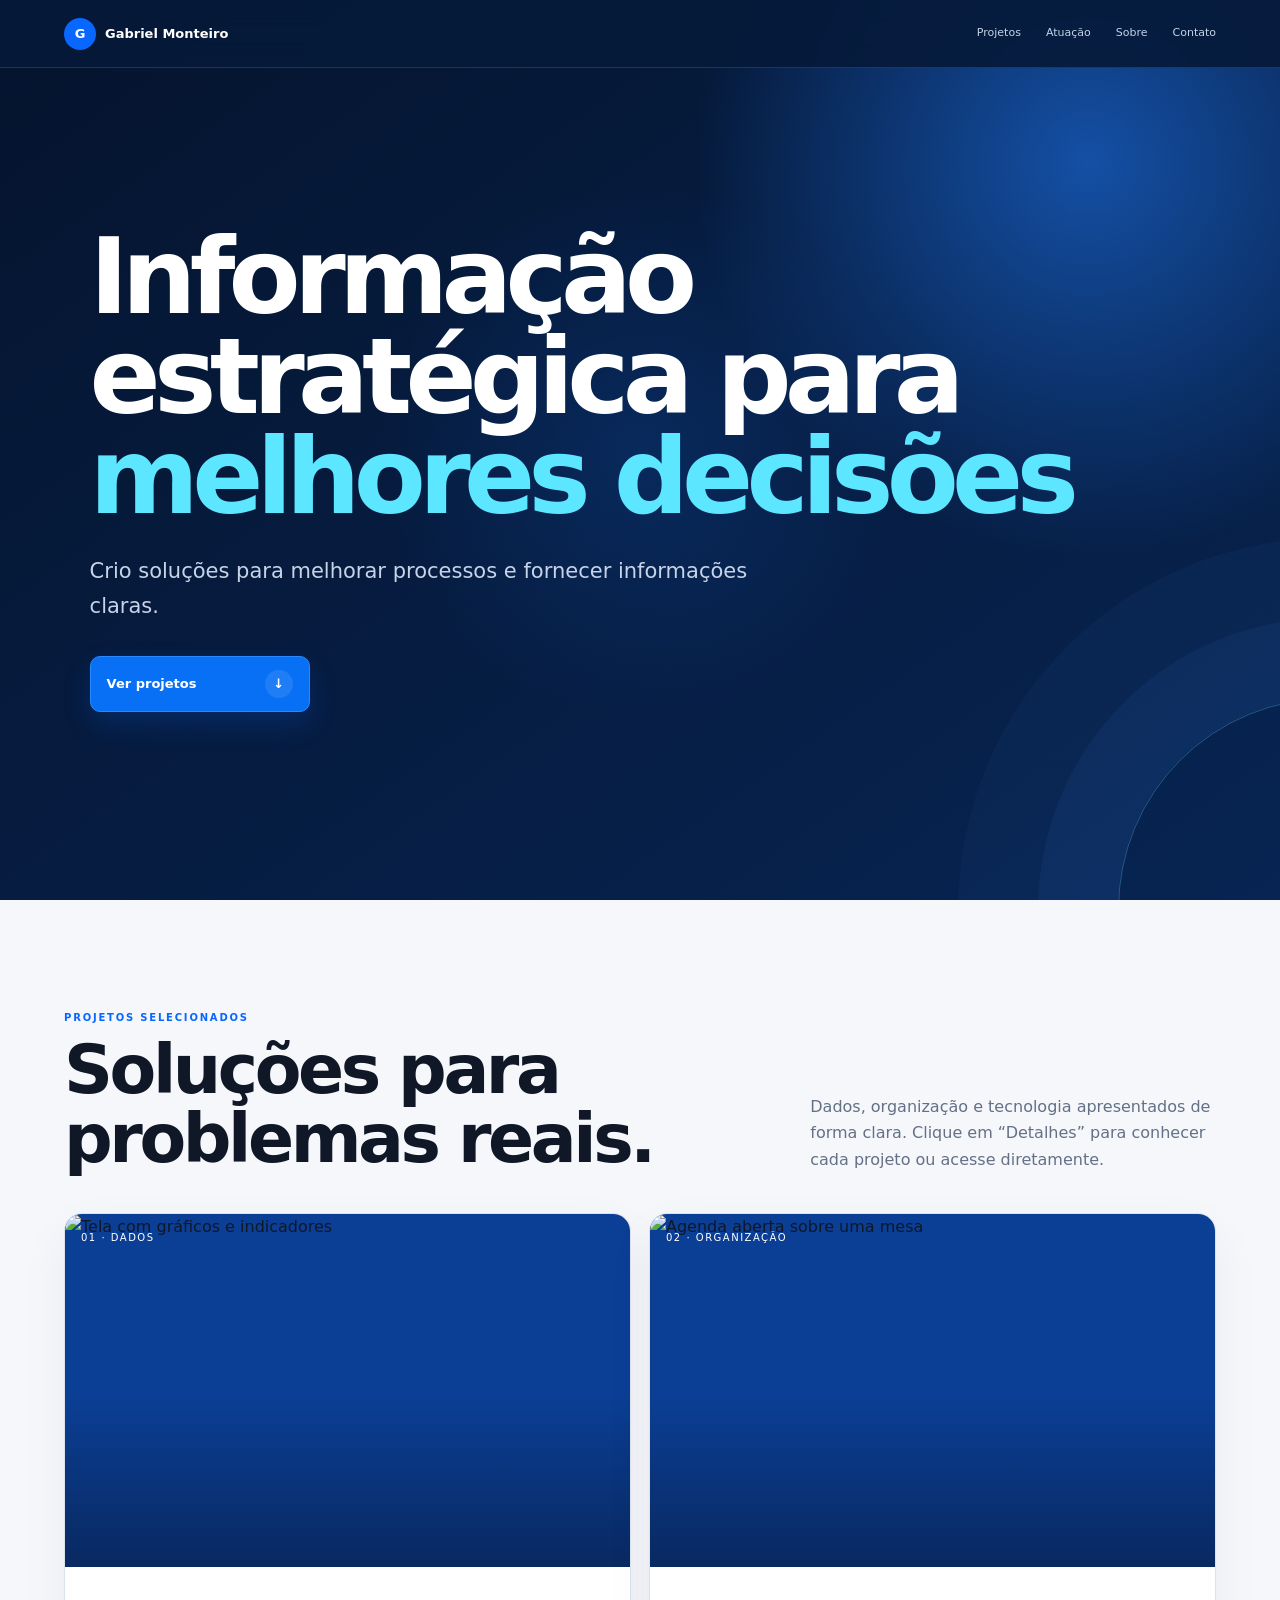
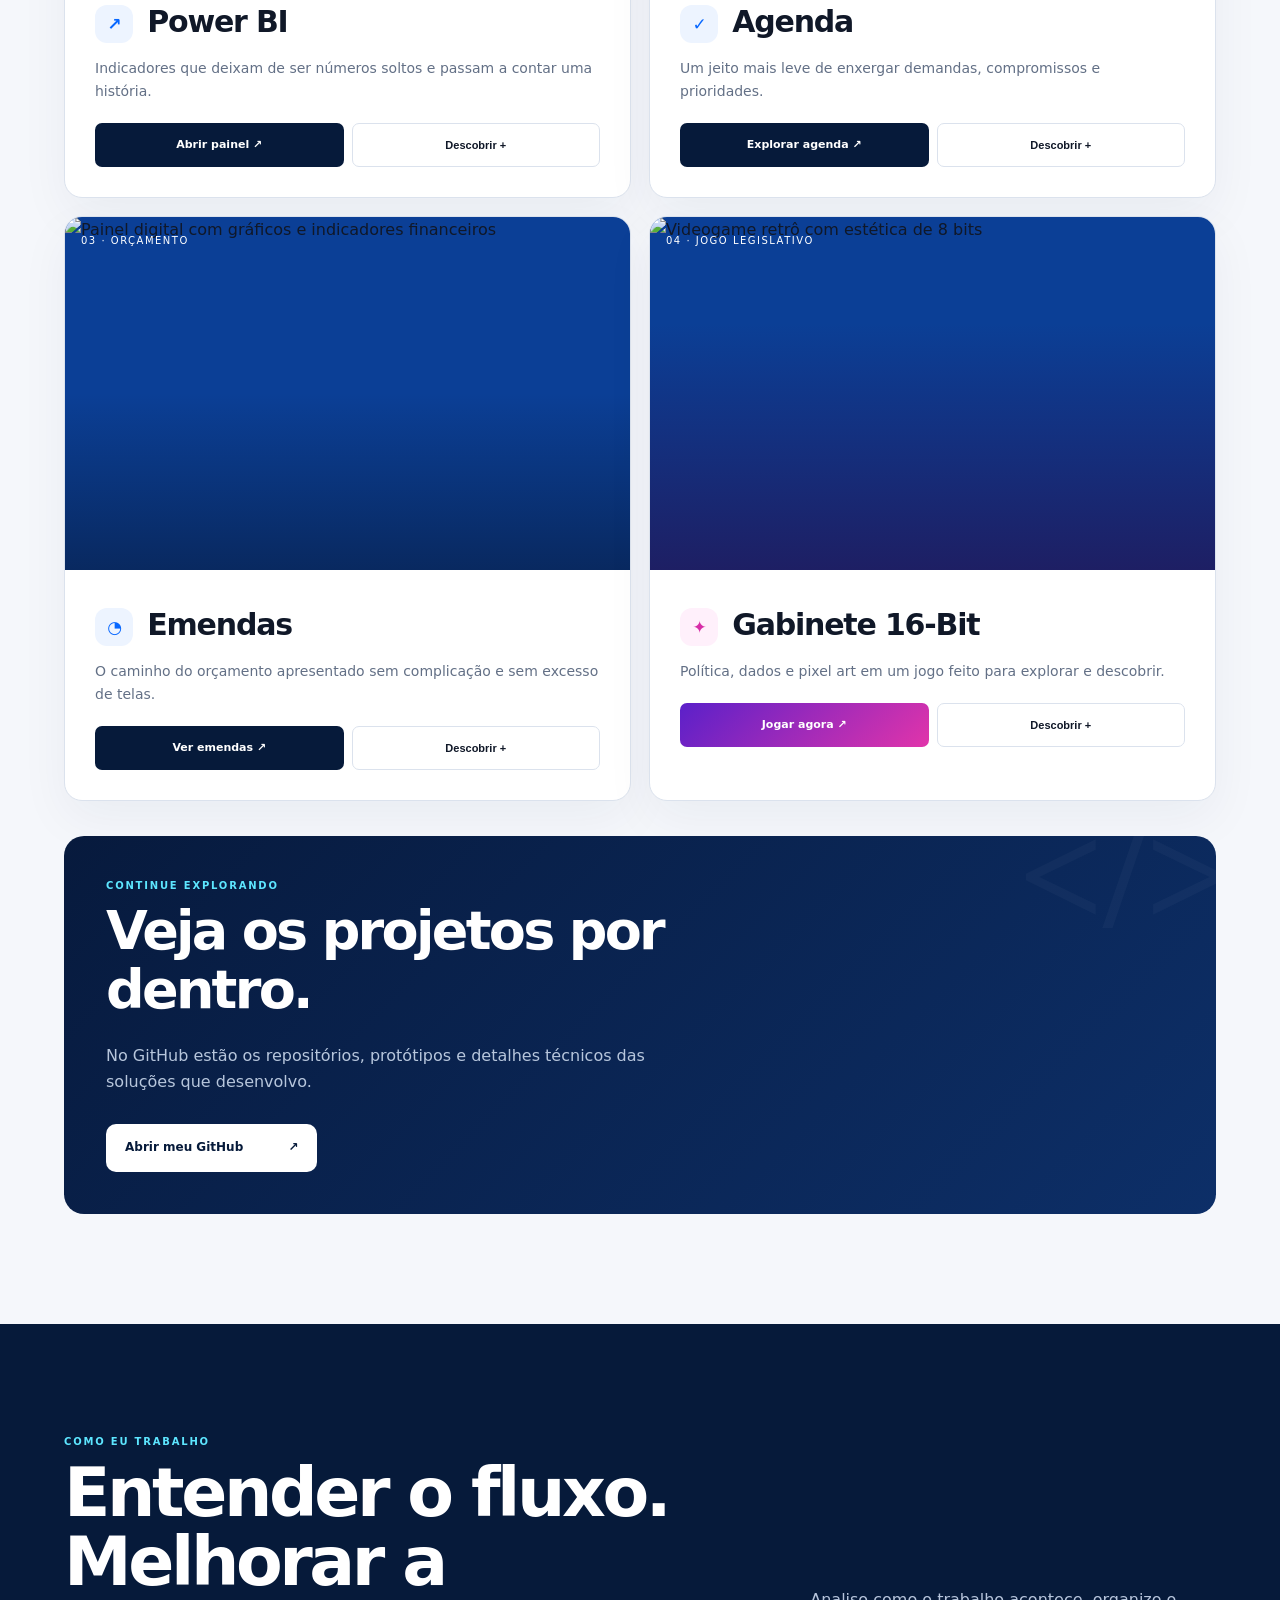
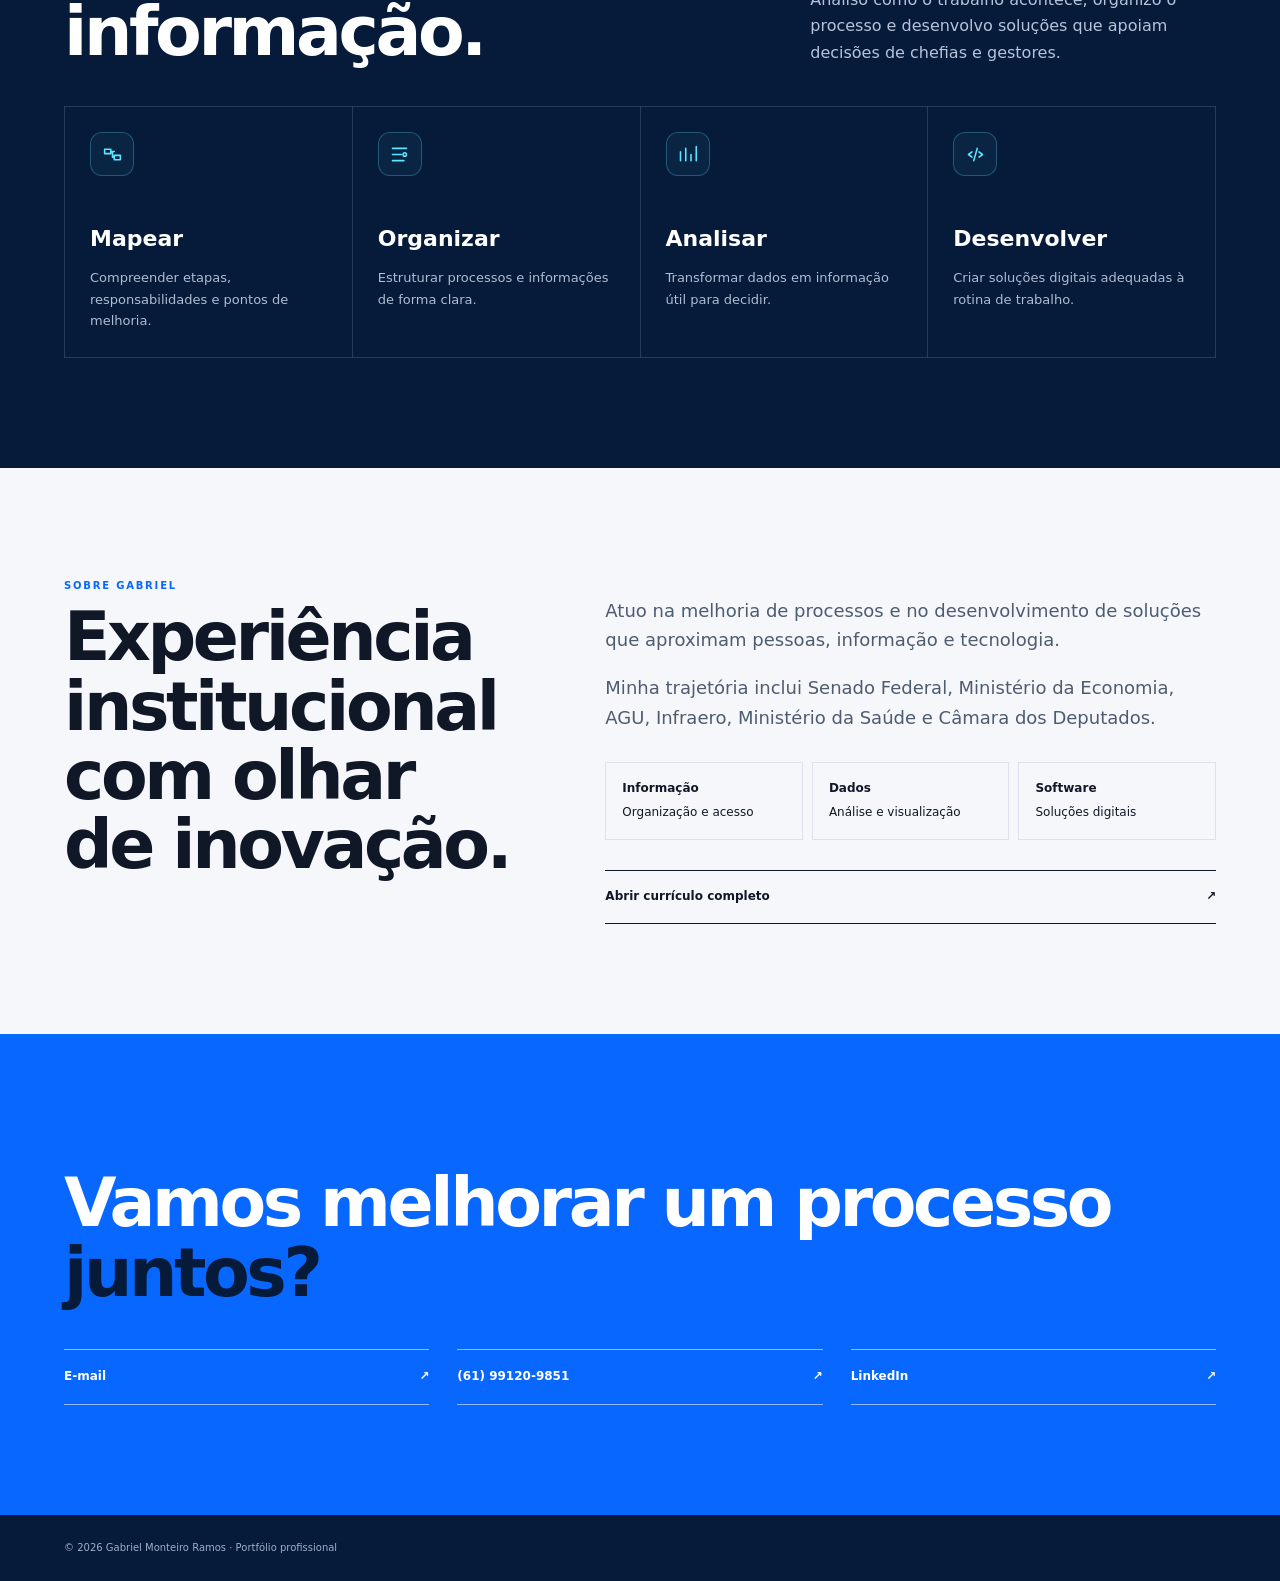
==== commit e451d04b: "Atualiza portfólio com nova apresentação, contatos e projetos" ====
--- a/index.html
+++ b/index.html
@@ -1,244 +1,50 @@
 <!doctype html>
-<html lang="pt-BR"><head>
+<html lang="pt-BR">
+<head>
 <meta charset="utf-8">
 <meta name="viewport" content="width=device-width,initial-scale=1,viewport-fit=cover">
-<meta name="theme-color" content="#193a30">
-<meta name="description" content="Gabriel Monteiro Ramos: projetos, ideias e soluções em informação, dados e tecnologia. Conheça os trabalhos e consulte o currículo.">
-<link rel="canonical" href="https://monteiro619.github.io/portfolio-gabriel/">
-<title>Gabriel Monteiro Ramos | Projetos, ideias e soluções</title>
+<meta name="theme-color" content="#061a3a">
+<meta name="description" content="Portfólio de Gabriel Monteiro Ramos — inovação, melhoria de processos, dados e soluções digitais.">
+<title>Gabriel Monteiro Ramos | Portfólio</title>
 <style>
-:root{color-scheme:light dark;background:light-dark(#f6f5ef,#171d1b)}
-html,body{margin:0;padding:0}body{min-width:320px}
-button,summary{cursor:pointer}
-#gabriel-creative-portfolio{min-height:100vh}
-#gabriel-creative-portfolio .cursor-interaction{cursor:pointer}
-#gabriel-creative-portfolio .gp-hero h1{font-size:clamp(2.5rem,5.3vw,4.25rem)}
-.gp-skip{position:absolute;top:8px;left:8px;transform:translateY(-160%);z-index:10;background:#193a30;color:#f3f5e9;padding:12px 16px;border-radius:5px}
-.gp-skip:focus{transform:translateY(0)}
-a:focus-visible,summary:focus-visible{outline:3px solid light-dark(#406b53,#c4d795);outline-offset:4px}
+:root{--navy:#061a3a;--blue:#0767ff;--cyan:#5de6ff;--paper:#f5f7fb;--ink:#101828;--muted:#637086;--line:#dbe2ed;--white:#fff;--radius:18px}*{box-sizing:border-box}html{scroll-behavior:smooth;scroll-padding-top:80px}body{margin:0;background:var(--paper);color:var(--ink);font:16px/1.65 Inter,system-ui,-apple-system,"Segoe UI",sans-serif;overflow-x:hidden}a{color:inherit}.skip{position:fixed;top:-80px;left:15px;z-index:100;padding:10px 14px;background:#fff}.skip:focus{top:10px}.top{position:fixed;z-index:50;top:0;left:0;right:0;height:68px;display:flex;align-items:center;justify-content:space-between;padding:0 20px;background:#061a3ae8;color:#fff;border-bottom:1px solid #ffffff1f;backdrop-filter:blur(14px)}.brand{display:flex;align-items:center;gap:9px;font-size:13px;font-weight:800;text-decoration:none}.brand b{display:grid;place-items:center;width:32px;height:32px;border-radius:50%;background:var(--blue)}.menu-btn{width:44px;height:44px;border:1px solid #ffffff38;border-radius:50%;background:transparent;color:#fff;font-size:20px}.menu{position:fixed;z-index:49;inset:68px 0 auto;display:grid;padding:15px 20px 20px;background:var(--navy);transform:translateY(-130%);transition:.28s}.menu.open{transform:none}.menu a{padding:13px 0;border-bottom:1px solid #ffffff1f;color:#c4d3ea;text-decoration:none}.hero{min-height:100svh;position:relative;display:grid;align-items:center;padding:105px 20px 70px;background:radial-gradient(circle at 85% 18%,#1450a5 0,transparent 30%),linear-gradient(145deg,#05142e,#072452);color:#fff;overflow:hidden}.hero::after{content:"";position:absolute;width:420px;height:420px;right:-260px;bottom:-220px;border:1px solid #65cfff4f;border-radius:50%;box-shadow:0 0 0 80px #4a91ff12,0 0 0 160px #4a91ff0a}.hero-inner{position:relative;z-index:2;max-width:1180px;margin:auto;width:100%}.eyebrow{display:flex;align-items:center;gap:9px;margin:0 0 22px;color:#c7d6ee;text-transform:uppercase;letter-spacing:1.8px;font-size:10px;font-weight:800}.eyebrow i{width:8px;height:8px;border-radius:50%;background:#40e8a4;box-shadow:0 0 0 6px #40e8a421}.hero h1{max-width:1000px;margin:0;font-size:clamp(47px,13vw,105px);line-height:.95;letter-spacing:-.065em}.hero h1 em{color:var(--cyan);font-style:normal}.lead{max-width:660px;margin:27px 0 0;color:#c6d3e8;font-size:17px}.hero-actions{display:grid;gap:10px;margin-top:32px}.btn{display:flex;align-items:center;justify-content:space-between;min-height:50px;padding:12px 16px;border:1px solid #ffffff3d;border-radius:8px;color:#fff;text-decoration:none;font-size:13px;font-weight:800;transition:.25s}.btn.primary{background:var(--blue);border-color:var(--blue)}.btn:hover{transform:translateY(-3px);box-shadow:0 15px 30px #0004}.section{padding:76px 20px}.section-inner{max-width:1180px;margin:auto}.section-head{display:grid;gap:18px;margin-bottom:40px}.kicker{margin:0;color:var(--blue);text-transform:uppercase;letter-spacing:1.8px;font-size:10px;font-weight:900}.section h2{margin:8px 0 0;font-size:clamp(38px,10vw,68px);line-height:1.02;letter-spacing:-.05em}.section-head>p{margin:0;color:var(--muted)}.projects{display:grid;gap:18px}.project{position:relative;min-width:0;overflow:hidden;border:1px solid var(--line);border-radius:var(--radius);background:#fff;box-shadow:0 18px 50px #15254b0d;transition:.3s}.project:hover{transform:translateY(-6px);box-shadow:0 24px 65px #15254b1a}.project-media{position:relative;aspect-ratio:16/10;overflow:hidden;background:#0b3f96}.project-media img{width:100%;height:100%;object-fit:cover;transition:transform .5s}.project:hover img{transform:scale(1.04)}.project-media::after{content:"";position:absolute;inset:0;background:linear-gradient(transparent 50%,#071a3c99)}.project-num{position:absolute;z-index:2;top:16px;left:16px;color:#fff;font-size:10px;letter-spacing:1.5px}.project-body{padding:24px}.project-body h3{margin:0;font-size:30px;letter-spacing:-.04em}.project-body p{margin:10px 0 20px;color:var(--muted);font-size:14px}.tags{display:flex;flex-wrap:wrap;gap:6px;margin-bottom:21px}.tags span{padding:4px 8px;border:1px solid var(--line);border-radius:99px;font-size:9px}.project-actions{display:grid;grid-template-columns:1fr 1fr;gap:8px}.project-actions a,.details{display:flex;align-items:center;justify-content:center;min-height:44px;padding:9px;border-radius:7px;font-size:11px;font-weight:800;text-decoration:none}.project-actions a{background:var(--navy);color:#fff}.details{border:1px solid var(--line);background:#fff;color:var(--ink);cursor:pointer}.github{margin-top:35px;padding:35px 0 0;border-top:1px solid var(--line)}.github h3{margin:8px 0 24px;font-size:clamp(30px,8vw,54px);line-height:1.08;letter-spacing:-.05em}.github a{display:flex;justify-content:space-between;padding:16px 0;border-top:1px solid var(--ink);border-bottom:1px solid var(--ink);font-size:12px;font-weight:800;text-decoration:none}.services{background:var(--navy);color:#fff}.services .kicker{color:var(--cyan)}.services .section-head>p{color:#b6c4db}.service-grid{display:grid;border-top:1px solid #ffffff24;border-left:1px solid #ffffff24}.service{min-height:230px;padding:25px;border-right:1px solid #ffffff24;border-bottom:1px solid #ffffff24}.service span{color:var(--cyan);font-size:10px}.service h3{margin:45px 0 10px;font-size:22px}.service p{margin:0;color:#aebdd3;font-size:13px}.about-grid{display:grid;gap:35px}.about-copy p{color:#4e5c70;font-size:18px}.facts{display:grid;gap:9px;margin:30px 0}.facts span{padding:16px;border:1px solid var(--line);font-size:12px}.facts b{display:block;margin-bottom:4px}.resume{display:flex;justify-content:space-between;padding:16px 0;border-top:1px solid var(--ink);border-bottom:1px solid var(--ink);font-size:12px;font-weight:850;text-decoration:none}.contact{background:var(--blue);color:#fff}.contact h2 em{color:var(--navy);font-style:normal}.contact-grid{display:grid;gap:10px;margin-top:42px}.contact-grid a{display:flex;justify-content:space-between;padding:17px 0;border-top:1px solid #ffffff8c;border-bottom:1px solid #ffffff8c;text-decoration:none;font-size:12px;font-weight:800}.bottom-nav{position:fixed;z-index:45;left:12px;right:12px;bottom:10px;display:grid;grid-template-columns:repeat(4,1fr);padding:6px;border:1px solid #ffffff2b;border-radius:15px;background:#061a3aed;backdrop-filter:blur(14px);box-shadow:0 15px 35px #00122f55}.bottom-nav a{padding:9px 4px;color:#c7d4e8;text-align:center;text-decoration:none;font-size:9px}.modal{position:fixed;z-index:80;inset:0;display:none;place-items:center;padding:20px;background:#031027d9;backdrop-filter:blur(8px)}.modal.open{display:grid}.modal-card{position:relative;width:min(620px,100%);max-height:88svh;overflow:auto;padding:28px;border-radius:18px;background:#fff;box-shadow:0 30px 90px #0008}.modal-card h3{margin:8px 0 12px;font-size:35px;letter-spacing:-.04em}.modal-card p{color:var(--muted)}.modal-close{position:absolute;top:14px;right:14px;width:42px;height:42px;border:1px solid var(--line);border-radius:50%;background:#fff;font-size:20px;cursor:pointer}.modal-link{display:flex;justify-content:space-between;margin-top:24px;padding:14px 16px;border-radius:8px;background:var(--blue);color:#fff;text-decoration:none;font-size:12px;font-weight:800}.reveal{opacity:0;transform:translateY(25px);transition:opacity .65s,transform .65s}.reveal.visible{opacity:1;transform:none}footer{padding:25px 20px 95px;background:var(--navy);color:#9eafc8;font-size:10px}
+@media(min-width:720px){.top{padding:0 5vw}.menu-btn{display:none}.menu{position:static;display:flex;gap:25px;padding:0;background:transparent;transform:none}.menu a{padding:0;border:0;font-size:11px}.hero{padding:120px 7vw 80px}.lead{font-size:21px}.hero-actions{grid-template-columns:repeat(3,1fr);max-width:690px}.section{padding:110px 5vw}.section-head{grid-template-columns:1.25fr .75fr;align-items:end;gap:70px}.projects{grid-template-columns:1fr 1fr}.project-body{padding:30px}.service-grid{grid-template-columns:repeat(4,1fr)}.about-grid{grid-template-columns:.85fr 1.15fr;gap:90px}.facts{grid-template-columns:repeat(3,1fr)}.contact-grid{grid-template-columns:repeat(3,1fr);gap:28px}.bottom-nav{display:none}footer{padding:25px 5vw}}
+@media(prefers-reduced-motion:reduce){html{scroll-behavior:auto}.reveal{opacity:1;transform:none;transition:none}.project,.project-media img,.btn{transition:none}}
+.hero::before{content:"";position:absolute;inset:0;background:radial-gradient(380px circle at var(--mx,50%) var(--my,50%),#1478ff26,transparent 70%);pointer-events:none}.project{transform-style:preserve-3d}.project-icon{display:inline-grid;place-items:center;width:38px;height:38px;margin-right:5px;border-radius:12px;background:#edf4ff;color:var(--blue);font-size:17px;vertical-align:middle}.game-card .project-icon{background:#fff0fb;color:#d72da7}.game-card .project-media::after{background:linear-gradient(transparent 30%,#290b459e)}.game-card .project-actions a{background:linear-gradient(135deg,#5b20c9,#e134aa)}.project-actions a,.details{position:relative;overflow:hidden}.project-actions a::after,.details::after{content:"";position:absolute;inset:0;transform:translateX(-110%);background:linear-gradient(90deg,transparent,#ffffff38,transparent);transition:transform .5s}.project-actions a:hover::after,.details:hover::after{transform:translateX(110%)}
 </style>
-</head><body>
-<a class="gp-skip" href="#conteudo">Ir para o conteúdo</a>
-<div id="gabriel-creative-portfolio">
-  <style>
-    #gabriel-creative-portfolio{--gp-bg:light-dark(#f6f5ef,#171d1b);--gp-ink:light-dark(#203d34,#edf1e8);--gp-soft:light-dark(#e9ede4,#29362e);--gp-panel:light-dark(#ffffff,#202b25);--gp-muted:light-dark(#58665d,#bdc8be);--gp-line:light-dark(#d4ddd2,#445548);--gp-accent:light-dark(#ccd99b,#c4d795);--gp-dark:#193a30;--gp-on-dark:#f3f5e9;font-family:system-ui,-apple-system,BlinkMacSystemFont,"Segoe UI",Roboto,"Noto Sans",Arial,sans-serif;font-kerning:normal;color:var(--gp-ink);background:var(--gp-bg);font-size:1.125rem;line-height:1.6;width:100%;overflow-wrap:anywhere;container-type:inline-size}
-    #gabriel-creative-portfolio *{box-sizing:border-box}
-    #gabriel-creative-portfolio h1,#gabriel-creative-portfolio h2,#gabriel-creative-portfolio h3,#gabriel-creative-portfolio p{margin:0}
-    #gabriel-creative-portfolio a{color:inherit;text-decoration:none}
-    #gabriel-creative-portfolio button{font:inherit}
-    #gabriel-creative-portfolio .gp-wrap{max-width:1180px;margin:0 auto;padding:0 40px}
-    #gabriel-creative-portfolio .gp-header{border-bottom:1px solid var(--gp-line)}
-    #gabriel-creative-portfolio .gp-nav{display:flex;justify-content:space-between;align-items:center;gap:20px;padding-top:22px;padding-bottom:22px}
-    #gabriel-creative-portfolio .gp-brand{font-size:1.125rem;font-weight:700;letter-spacing:-.3px;display:flex;align-items:center;gap:10px}
-    #gabriel-creative-portfolio .gp-monogram{display:grid;place-items:center;width:34px;height:34px;border-radius:50%;background:var(--gp-ink);color:var(--gp-bg);font-size:0.9375rem;letter-spacing:0}
-    #gabriel-creative-portfolio .gp-links{display:flex;align-items:center;gap:25px;font-size:1.125rem}
-    #gabriel-creative-portfolio .gp-links a{padding:8px 0}
-    #gabriel-creative-portfolio .gp-links a:hover{ text-decoration:underline;text-underline-offset:5px}
-    #gabriel-creative-portfolio .gp-mobile-nav{display:none;font-size:1.125rem}
-    #gabriel-creative-portfolio .gp-mobile-nav summary{padding:10px;list-style:none}
-    #gabriel-creative-portfolio .gp-mobile-nav nav{display:flex;flex-wrap:wrap;gap:8px 18px;padding:12px 0}
-    #gabriel-creative-portfolio .gp-mobile-nav a{padding:8px 0}
-    #gabriel-creative-portfolio .gp-hero{display:grid;grid-template-columns:1.18fr 1fr;align-items:center;gap:42px;padding-top:64px;padding-bottom:65px}
-    #gabriel-creative-portfolio .gp-eyebrow{font-size:0.875rem;font-weight:700;letter-spacing:1.5px;text-transform:uppercase}
-    #gabriel-creative-portfolio .gp-hero h1{font-size:clamp(2.5rem,5.3cqi,4.25rem);line-height:1.03;letter-spacing:-2.6px;font-weight:500;margin:20px 0}
-    #gabriel-creative-portfolio .gp-hero h1 em{font-family:Georgia,serif;font-weight:400}
-    #gabriel-creative-portfolio .gp-lead{color:var(--gp-muted);font-size:1.125rem;max-width:440px}
-    #gabriel-creative-portfolio .gp-actions{display:flex;flex-wrap:wrap;gap:12px;margin-top:27px}
-    #gabriel-creative-portfolio .gp-button{display:inline-flex;align-items:center;justify-content:center;gap:13px;min-height:45px;border-radius:5px;padding:10px 17px;background:var(--gp-ink);color:var(--gp-bg);font-size:1.125rem;font-weight:600;border:1px solid var(--gp-ink)}
-    #gabriel-creative-portfolio .gp-button-secondary{background:transparent;color:var(--gp-ink);border-color:var(--gp-line)}
-    #gabriel-creative-portfolio .gp-hero-caption{margin-top:23px;color:var(--gp-muted);font-size:0.9375rem}
-    #gabriel-creative-portfolio .gp-desk{background:var(--gp-soft);border-radius:12px;padding:23px;min-height:340px;position:relative}
-    #gabriel-creative-portfolio .gp-desk-head{display:flex;justify-content:space-between;gap:12px;align-items:center;font-size:0.875rem;letter-spacing:1.4px;text-transform:uppercase}
-    #gabriel-creative-portfolio .gp-dot{width:8px;height:8px;display:inline-block;border-radius:50%;background:var(--gp-ink);margin-right:5px}
-    #gabriel-creative-portfolio .gp-note{padding:18px 21px;background:var(--gp-panel);border-radius:6px;box-shadow:0 10px 22px #13291c0a;transform:none;margin:25px 18px 0 0}
-    #gabriel-creative-portfolio .gp-note small{font-size:0.875rem;color:var(--gp-muted);letter-spacing:1.1px}
-    #gabriel-creative-portfolio .gp-note p{font-family:Georgia,serif;font-size:1.75rem;line-height:1.3;margin-top:9px}
-    #gabriel-creative-portfolio .gp-note-two{background:var(--gp-dark);color:var(--gp-on-dark);transform:none;margin:16px 0 0 28px;padding:19px 21px;border-radius:6px}
-    #gabriel-creative-portfolio .gp-note-two small{font-size:0.875rem;letter-spacing:1px;color:#d3dfd4}
-    #gabriel-creative-portfolio .gp-note-two p{font-size:1.125rem;margin-top:10px}
-    #gabriel-creative-portfolio .gp-step-line{display:flex;justify-content:space-between;gap:8px;margin-top:17px;padding-top:13px;border-top:1px solid #688273;font-size:0.875rem;color:#e4eadb}
-    #gabriel-creative-portfolio .gp-strip{border-top:1px solid var(--gp-line);border-bottom:1px solid var(--gp-line);padding-top:17px;padding-bottom:17px;display:flex;flex-wrap:wrap;gap:12px 28px;justify-content:space-between;font-size:0.9375rem;color:var(--gp-muted)}
-    #gabriel-creative-portfolio .gp-section{padding-top:55px;padding-bottom:57px}
-    #gabriel-creative-portfolio .gp-section-head{display:flex;align-items:end;justify-content:space-between;gap:25px;margin-bottom:27px}
-    #gabriel-creative-portfolio .gp-section-head h2{font-size:2.25rem;line-height:1.15;font-weight:500;letter-spacing:-1.1px;margin-top:10px}
-    #gabriel-creative-portfolio .gp-section-head>p{font-size:1.125rem;color:var(--gp-muted);max-width:270px}
-    #gabriel-creative-portfolio .gp-projects{display:grid;grid-template-columns:repeat(3,minmax(0,1fr));gap:19px}
-    #gabriel-creative-portfolio .gp-project{min-width:0}
-    #gabriel-creative-portfolio .gp-preview{height:184px;border-radius:8px;padding:18px;background:var(--gp-soft);display:flex;flex-direction:column;justify-content:center;position:relative}
-    #gabriel-creative-portfolio .gp-preview-label{font-size:0.875rem;letter-spacing:1px;color:var(--gp-muted);text-transform:uppercase;position:absolute;top:13px;left:17px}
-    #gabriel-creative-portfolio .gp-demo-window{background:var(--gp-panel);border:1px solid var(--gp-line);border-radius:5px;margin-top:12px;padding:10px;font-size:0.875rem;color:var(--gp-ink)}
-    #gabriel-creative-portfolio .gp-demo-title{font-size:0.875rem;font-weight:700;margin-bottom:9px}
-    #gabriel-creative-portfolio .gp-demo-categories{display:flex;gap:6px;font-size:0.875rem;flex-wrap:wrap}
-    #gabriel-creative-portfolio .gp-demo-categories span{padding:4px 6px;background:var(--gp-soft);border-radius:3px}
-    #gabriel-creative-portfolio .gp-chart{display:flex;align-items:end;gap:9px;height:63px;padding-top:10px;border-bottom:1px solid var(--gp-line);margin-top:5px}
-    #gabriel-creative-portfolio .gp-chart span{background:var(--gp-ink);flex:1;border-radius:2px 2px 0 0;opacity:.8}
-    #gabriel-creative-portfolio .gp-chart span:nth-child(2n){background:var(--gp-accent);opacity:1}
-    #gabriel-creative-portfolio .gp-preview-dark{background:var(--gp-dark);color:var(--gp-on-dark)}
-    #gabriel-creative-portfolio .gp-preview-dark .gp-preview-label{color:#c0d1c4}
-    #gabriel-creative-portfolio .gp-demo-row{padding:7px 0;border-top:1px solid var(--gp-line);display:flex;justify-content:space-between;gap:8px}
-    #gabriel-creative-portfolio .gp-chat-question{background:var(--gp-soft);padding:7px 10px;border-radius:6px 6px 0 6px;margin-left:23px;font-size:0.875rem}
-    #gabriel-creative-portfolio .gp-chat-answer{padding:7px 8px;border:1px solid var(--gp-line);border-radius:6px 6px 6px 0;margin:9px 20px 0 0;font-size:0.875rem}
-    #gabriel-creative-portfolio .gp-project-category{font-size:0.875rem;color:var(--gp-muted);margin-top:17px;text-transform:uppercase;letter-spacing:1px}
-    #gabriel-creative-portfolio .gp-project h3{font-size:1.5rem;font-weight:500;letter-spacing:-.5px;margin:5px 0 8px}
-    #gabriel-creative-portfolio .gp-project>p:last-of-type{color:var(--gp-muted);font-size:1.125rem;min-height:65px}
-    #gabriel-creative-portfolio .gp-project details{font-size:0.9375rem;margin-top:15px}
-    #gabriel-creative-portfolio .gp-project summary{list-style:none;border-top:1px solid var(--gp-line);padding:12px 0;display:flex;align-items:center;justify-content:space-between;font-weight:600;min-height:44px}
-    #gabriel-creative-portfolio .gp-project summary::after{content:'+';font-size:1.5rem;font-weight:400}
-    #gabriel-creative-portfolio .gp-project details[open] summary::after{content:'−'}
-    #gabriel-creative-portfolio .gp-project-details{background:var(--gp-panel);border-radius:6px;padding:16px;display:grid;gap:13px}
-    #gabriel-creative-portfolio .gp-project-details strong{display:block;font-size:0.875rem;margin-bottom:3px}
-    #gabriel-creative-portfolio .gp-project-details p{color:var(--gp-muted);font-size:0.9375rem}
-    #gabriel-creative-portfolio .gp-project-details a{font-size:0.9375rem;font-weight:600;text-decoration:underline;text-underline-offset:4px;padding:8px 0;display:block}
-    #gabriel-creative-portfolio .gp-caption{font-size:0.875rem;color:var(--gp-muted);margin-top:16px}
-    #gabriel-creative-portfolio .gp-method{border-top:1px solid var(--gp-line)}
-    #gabriel-creative-portfolio .gp-method-grid{display:grid;grid-template-columns:repeat(4,minmax(0,1fr));gap:22px;margin-top:28px}
-    #gabriel-creative-portfolio .gp-method-step{border-top:1px solid var(--gp-line);padding-top:14px}
-    #gabriel-creative-portfolio .gp-method-step>span{font-family:Georgia,serif;font-size:1.875rem;color:var(--gp-muted)}
-    #gabriel-creative-portfolio .gp-method-step h3{font-size:1.125rem;font-weight:600;margin:9px 0 6px}
-    #gabriel-creative-portfolio .gp-method-step p{font-size:0.9375rem;color:var(--gp-muted)}
-    #gabriel-creative-portfolio .gp-ideas{background:var(--gp-soft)}
-    #gabriel-creative-portfolio .gp-idea-list{border-top:1px solid var(--gp-line)}
-    #gabriel-creative-portfolio .gp-idea{display:grid;grid-template-columns:180px 1fr;gap:25px;padding:23px 0;border-bottom:1px solid var(--gp-line)}
-    #gabriel-creative-portfolio .gp-idea h3{font-size:1.375rem;font-weight:500;line-height:1.3}
-    #gabriel-creative-portfolio .gp-idea p{font-size:1.125rem;color:var(--gp-muted);max-width:540px}
-    #gabriel-creative-portfolio .gp-concept{font-size:0.875rem;display:inline-block;margin-top:7px;color:var(--gp-muted)}
-    #gabriel-creative-portfolio .gp-about{display:grid;grid-template-columns:1fr 1.45fr;gap:50px}
-    #gabriel-creative-portfolio .gp-about h2{font-size:2.25rem;letter-spacing:-1px;font-weight:500;line-height:1.2;margin-top:11px}
-    #gabriel-creative-portfolio .gp-about-copy p{font-size:1.125rem;color:var(--gp-muted)}
-    #gabriel-creative-portfolio .gp-about-copy p+p{margin-top:14px}
-    #gabriel-creative-portfolio .gp-text-link{display:inline-block;font-size:0.9375rem;font-weight:600;padding:12px 0;text-decoration:underline;text-underline-offset:5px}
-    #gabriel-creative-portfolio .gp-contact{background:var(--gp-dark);color:var(--gp-on-dark);padding-top:44px;padding-bottom:44px}
-    #gabriel-creative-portfolio .gp-contact-inner{display:flex;align-items:center;justify-content:space-between;gap:30px}
-    #gabriel-creative-portfolio .gp-contact h2{font-size:2.125rem;font-weight:500;line-height:1.2;letter-spacing:-.8px;margin:10px 0}
-    #gabriel-creative-portfolio .gp-contact p{font-size:1.125rem;color:#c7d8cd;max-width:430px}
-    #gabriel-creative-portfolio .gp-contact .gp-button{background:var(--gp-accent);color:#1c3829;border-color:var(--gp-accent)}
-    #gabriel-creative-portfolio .gp-footer{display:flex;justify-content:space-between;gap:15px;flex-wrap:wrap;padding-top:20px;padding-bottom:20px;font-size:0.875rem;color:var(--gp-muted)}
-    #gabriel-creative-portfolio .gp-footer-links{display:flex;gap:18px}
-    #gabriel-creative-portfolio .gp-footer a{padding:7px 0}
-    #gabriel-creative-portfolio .gp-resume{border-top:1px solid var(--gp-line);padding-top:36px;padding-bottom:36px;display:grid;grid-template-columns:1fr 1.3fr;gap:35px;align-items:center}
-    #gabriel-creative-portfolio .gp-resume h2{font-size:2.125rem;line-height:1.2;font-weight:500;letter-spacing:-.8px;margin-top:10px}
-    #gabriel-creative-portfolio .gp-resume p:not(.gp-eyebrow){font-size:1.125rem;color:var(--gp-muted);margin-top:12px;max-width:370px}
-    #gabriel-creative-portfolio .gp-resume-actions{display:flex;flex-wrap:wrap;gap:10px}
-    #gabriel-creative-portfolio .gp-resume-actions .gp-button{min-height:48px}
-    #gabriel-creative-portfolio .gp-links{gap:19px}
-    #gabriel-creative-portfolio :is(.gp-brand,.gp-links a,.gp-mobile-nav a,.gp-footer a,.gp-text-link){min-height:44px;display:inline-flex;align-items:center}
-    #gabriel-creative-portfolio .gp-mobile-nav summary{min-height:44px;display:flex;align-items:center}
-    #gabriel-creative-portfolio .gp-project-details a{min-height:44px;display:flex;align-items:center}
-    #gabriel-creative-portfolio :is(.gp-hero>*,.gp-about>*,.gp-contact-inner>*,.gp-resume>*){min-width:0}
-    @container(max-width:820px){#gabriel-creative-portfolio .gp-nav{flex-wrap:wrap}#gabriel-creative-portfolio .gp-links{display:none}#gabriel-creative-portfolio .gp-mobile-nav{display:block}#gabriel-creative-portfolio .gp-mobile-nav[open]{width:100%}}
-    @container(max-width:590px){#gabriel-creative-portfolio .gp-resume{grid-template-columns:1fr;gap:22px}#gabriel-creative-portfolio .gp-resume-actions{display:grid;grid-template-columns:1fr;width:100%}#gabriel-creative-portfolio .gp-resume-actions .gp-button{width:100%;font-size:1.125rem}#gabriel-creative-portfolio .gp-project>p:last-of-type,#gabriel-creative-portfolio .gp-about-copy p{font-size:1.125rem}#gabriel-creative-portfolio .gp-project-details p{font-size:1.125rem}#gabriel-creative-portfolio .gp-project summary{font-size:1.125rem}}
-    @container(max-width:760px){#gabriel-creative-portfolio .gp-wrap{padding-left:25px;padding-right:25px}#gabriel-creative-portfolio .gp-hero{gap:27px;padding-top:40px;padding-bottom:40px}#gabriel-creative-portfolio .gp-desk{padding:17px;min-height:300px}#gabriel-creative-portfolio .gp-note p{font-size:1.625rem}#gabriel-creative-portfolio .gp-projects{gap:14px}#gabriel-creative-portfolio .gp-preview{height:160px;padding:11px}#gabriel-creative-portfolio .gp-project h3{font-size:1.375rem}#gabriel-creative-portfolio .gp-links{gap:15px}#gabriel-creative-portfolio .gp-about{gap:25px}}
-    @container(max-width:590px){#gabriel-creative-portfolio .gp-wrap{padding-left:20px;padding-right:20px}#gabriel-creative-portfolio .gp-hero{grid-template-columns:1fr;gap:28px}#gabriel-creative-portfolio .gp-hero h1{font-size:2.875rem;letter-spacing:-1.7px;max-width:430px}#gabriel-creative-portfolio .gp-desk{min-height:0;max-width:450px}#gabriel-creative-portfolio .gp-nav{flex-wrap:wrap;gap:7px}#gabriel-creative-portfolio .gp-links{display:none}#gabriel-creative-portfolio .gp-mobile-nav{display:block}#gabriel-creative-portfolio .gp-mobile-nav[open]{width:100%}#gabriel-creative-portfolio .gp-section{padding-top:37px;padding-bottom:37px}#gabriel-creative-portfolio .gp-section-head{display:block}#gabriel-creative-portfolio .gp-section-head>p{margin-top:12px;max-width:none}#gabriel-creative-portfolio .gp-section-head h2{font-size:2.125rem}#gabriel-creative-portfolio .gp-projects{grid-template-columns:1fr;gap:28px}#gabriel-creative-portfolio .gp-preview{height:200px;padding:24px}#gabriel-creative-portfolio .gp-demo-window{max-width:330px;width:100%;margin-left:auto;margin-right:auto}#gabriel-creative-portfolio .gp-project h3{font-size:1.5rem}#gabriel-creative-portfolio .gp-project>p:last-of-type{min-height:0}#gabriel-creative-portfolio .gp-method-grid{grid-template-columns:repeat(2,minmax(0,1fr));gap:20px}#gabriel-creative-portfolio .gp-idea{grid-template-columns:1fr;gap:10px}#gabriel-creative-portfolio .gp-about{grid-template-columns:1fr;gap:21px}#gabriel-creative-portfolio .gp-contact-inner{display:block}#gabriel-creative-portfolio .gp-contact .gp-button{margin-top:22px}#gabriel-creative-portfolio .gp-footer{display:block}#gabriel-creative-portfolio .gp-footer-links{margin-top:8px}#gabriel-creative-portfolio .gp-strip{justify-content:flex-start;gap:8px 20px}}
-    @container(max-width:350px){#gabriel-creative-portfolio .gp-hero h1{font-size:2.5rem}#gabriel-creative-portfolio .gp-wrap{padding-left:16px;padding-right:16px}#gabriel-creative-portfolio .gp-note{margin-right:5px;padding:16px}#gabriel-creative-portfolio .gp-note-two{margin-left:10px;padding:16px}#gabriel-creative-portfolio .gp-step-line{font-size:0.875rem}}
-  @supports not (container-type:inline-size){@media(max-width:820px){#gabriel-creative-portfolio .gp-nav{flex-wrap:wrap}#gabriel-creative-portfolio .gp-links{display:none}#gabriel-creative-portfolio .gp-mobile-nav{display:block}#gabriel-creative-portfolio .gp-mobile-nav[open]{width:100%}}@media(max-width:590px){#gabriel-creative-portfolio .gp-resume{grid-template-columns:1fr;gap:22px}#gabriel-creative-portfolio .gp-resume-actions{display:grid;grid-template-columns:1fr;width:100%}#gabriel-creative-portfolio .gp-resume-actions .gp-button{width:100%;font-size:1.125rem}#gabriel-creative-portfolio .gp-project>p:last-of-type,#gabriel-creative-portfolio .gp-about-copy p{font-size:1.125rem}#gabriel-creative-portfolio .gp-project-details p{font-size:1.125rem}#gabriel-creative-portfolio .gp-project summary{font-size:1.125rem}}@media(max-width:760px){#gabriel-creative-portfolio .gp-wrap{padding-left:25px;padding-right:25px}#gabriel-creative-portfolio .gp-hero{gap:27px;padding-top:40px;padding-bottom:40px}#gabriel-creative-portfolio .gp-desk{padding:17px;min-height:300px}#gabriel-creative-portfolio .gp-note p{font-size:1.625rem}#gabriel-creative-portfolio .gp-projects{gap:14px}#gabriel-creative-portfolio .gp-preview{height:160px;padding:11px}#gabriel-creative-portfolio .gp-project h3{font-size:1.375rem}#gabriel-creative-portfolio .gp-links{gap:15px}#gabriel-creative-portfolio .gp-about{gap:25px}}@media(max-width:590px){#gabriel-creative-portfolio .gp-wrap{padding-left:20px;padding-right:20px}#gabriel-creative-portfolio .gp-hero{grid-template-columns:1fr;gap:28px}#gabriel-creative-portfolio .gp-hero h1{font-size:2.875rem;letter-spacing:-1.7px;max-width:430px}#gabriel-creative-portfolio .gp-desk{min-height:0;max-width:450px}#gabriel-creative-portfolio .gp-nav{flex-wrap:wrap;gap:7px}#gabriel-creative-portfolio .gp-links{display:none}#gabriel-creative-portfolio .gp-mobile-nav{display:block}#gabriel-creative-portfolio .gp-mobile-nav[open]{width:100%}#gabriel-creative-portfolio .gp-section{padding-top:37px;padding-bottom:37px}#gabriel-creative-portfolio .gp-section-head{display:block}#gabriel-creative-portfolio .gp-section-head>p{margin-top:12px;max-width:none}#gabriel-creative-portfolio .gp-section-head h2{font-size:2.125rem}#gabriel-creative-portfolio .gp-projects{grid-template-columns:1fr;gap:28px}#gabriel-creative-portfolio .gp-preview{height:200px;padding:24px}#gabriel-creative-portfolio .gp-demo-window{max-width:330px;width:100%;margin-left:auto;margin-right:auto}#gabriel-creative-portfolio .gp-project h3{font-size:1.5rem}#gabriel-creative-portfolio .gp-project>p:last-of-type{min-height:0}#gabriel-creative-portfolio .gp-method-grid{grid-template-columns:repeat(2,minmax(0,1fr));gap:20px}#gabriel-creative-portfolio .gp-idea{grid-template-columns:1fr;gap:10px}#gabriel-creative-portfolio .gp-about{grid-template-columns:1fr;gap:21px}#gabriel-creative-portfolio .gp-contact-inner{display:block}#gabriel-creative-portfolio .gp-contact .gp-button{margin-top:22px}#gabriel-creative-portfolio .gp-footer{display:block}#gabriel-creative-portfolio .gp-footer-links{margin-top:8px}#gabriel-creative-portfolio .gp-strip{justify-content:flex-start;gap:8px 20px}}@media(max-width:350px){#gabriel-creative-portfolio .gp-hero h1{font-size:2.5rem}#gabriel-creative-portfolio .gp-wrap{padding-left:16px;padding-right:16px}#gabriel-creative-portfolio .gp-note{margin-right:5px;padding:16px}#gabriel-creative-portfolio .gp-note-two{margin-left:10px;padding:16px}#gabriel-creative-portfolio .gp-step-line{font-size:0.875rem}}}</style>
-<style id="readability-adjustments">
-/* Readable text sizes and flexible containers for larger type. */
-#gabriel-creative-portfolio{font-size:1.125rem;line-height:1.65}
-#gabriel-creative-portfolio :is(.gp-lead,.gp-section-head>p,.gp-project>p:last-of-type,.gp-project-details p,.gp-method-step p,.gp-idea p,.gp-about-copy p,.gp-contact p,.gp-resume p:not(.gp-eyebrow)){font-size:1.125rem;line-height:1.65}
-#gabriel-creative-portfolio :is(.gp-links,.gp-mobile-nav,.gp-button,.gp-project summary){font-size:1.125rem;line-height:1.45}
-#gabriel-creative-portfolio :is(.gp-project-details strong,.gp-project-details a,.gp-text-link){font-size:1rem;line-height:1.5}
-#gabriel-creative-portfolio .gp-project-category{line-height:1.5;letter-spacing:.06em}
-#gabriel-creative-portfolio .gp-eyebrow{line-height:1.5;letter-spacing:.075em}
-#gabriel-creative-portfolio .gp-hero h1{line-height:1.12;letter-spacing:-.035em}
-#gabriel-creative-portfolio :is(.gp-section-head h2,.gp-about h2,.gp-contact h2,.gp-resume h2){line-height:1.2}
-#gabriel-creative-portfolio .gp-project h3{line-height:1.3}
-#gabriel-creative-portfolio .gp-section-head{align-items:start;gap:2rem}
-#gabriel-creative-portfolio .gp-section-head>p{max-width:23rem}
-#gabriel-creative-portfolio .gp-lead{max-width:29rem}
-#gabriel-creative-portfolio .gp-button{white-space:normal;text-align:center;min-height:3rem}
-#gabriel-creative-portfolio .gp-preview{height:auto;min-height:17rem;padding:3.25rem 1.125rem 1.375rem;justify-content:center}
-#gabriel-creative-portfolio .gp-preview-label{position:static;margin-bottom:.875rem;line-height:1.5}
-#gabriel-creative-portfolio .gp-demo-window{margin-top:0;max-width:100%;line-height:1.5}
-#gabriel-creative-portfolio .gp-demo-title{line-height:1.4}
-#gabriel-creative-portfolio .gp-demo-row{align-items:start}
-#gabriel-creative-portfolio .gp-chat-question{margin-left:.5rem}
-#gabriel-creative-portfolio .gp-chat-answer{margin-right:.5rem}
-#gabriel-creative-portfolio .gp-step-line{flex-wrap:wrap;justify-content:flex-start;gap:.5rem .75rem;font-size:.875rem}
-#gabriel-creative-portfolio .gp-projects{gap:2rem 1.5rem}
-#gabriel-creative-portfolio .gp-project>p:last-of-type{min-height:0}
-#gabriel-creative-portfolio .gp-project summary{gap:1rem;min-height:3rem}
-#gabriel-creative-portfolio .gp-project-details{padding:1.25rem;gap:1rem}
-#gabriel-creative-portfolio .gp-method-grid{gap:1.75rem}
-#gabriel-creative-portfolio .gp-idea{grid-template-columns:minmax(13rem,1fr) 2.5fr}
-#gabriel-creative-portfolio .gp-idea p{max-width:60ch}
-#gabriel-creative-portfolio .gp-resume{grid-template-columns:1fr 1fr;gap:2rem}
-#gabriel-creative-portfolio .gp-footer-links{flex-wrap:wrap}
-#gabriel-creative-portfolio .gp-monogram{flex-shrink:0;width:2.5rem;height:2.5rem}
-@media(max-width:1080px){
-  #gabriel-creative-portfolio .gp-links{display:none}
-  #gabriel-creative-portfolio .gp-mobile-nav{display:block}
-  #gabriel-creative-portfolio .gp-nav{flex-wrap:wrap}
-  #gabriel-creative-portfolio .gp-mobile-nav[open]{width:100%}
-  #gabriel-creative-portfolio .gp-projects{grid-template-columns:repeat(2,minmax(0,1fr))}
-  #gabriel-creative-portfolio .gp-method-grid{grid-template-columns:repeat(2,minmax(0,1fr))}
-}
-@media(max-width:760px){
-  #gabriel-creative-portfolio .gp-hero{grid-template-columns:1fr;gap:2rem}
-  #gabriel-creative-portfolio .gp-desk{width:100%;max-width:none}
-  #gabriel-creative-portfolio .gp-section-head{display:block}
-  #gabriel-creative-portfolio .gp-section-head>p{max-width:60ch;margin-top:1rem}
-  #gabriel-creative-portfolio .gp-about{grid-template-columns:1fr;gap:1.5rem}
-  #gabriel-creative-portfolio .gp-resume{grid-template-columns:1fr;gap:1.5rem}
-  #gabriel-creative-portfolio .gp-contact-inner{display:block}
-  #gabriel-creative-portfolio .gp-contact .gp-button{margin-top:1.5rem}
-}
-@media(max-width:640px){
-  #gabriel-creative-portfolio .gp-projects{grid-template-columns:1fr}
-  #gabriel-creative-portfolio .gp-idea{grid-template-columns:1fr;gap:1rem}
-  #gabriel-creative-portfolio .gp-preview{min-height:15rem;padding:1.5rem}
-  #gabriel-creative-portfolio .gp-resume-actions{display:grid;grid-template-columns:1fr}
-  #gabriel-creative-portfolio .gp-resume-actions .gp-button{font-size:1.125rem;width:100%}
-  #gabriel-creative-portfolio .gp-note{transform:none;margin-right:0}
-  #gabriel-creative-portfolio .gp-note-two{transform:none;margin-left:0}
-}
-@media(max-width:400px){
-  #gabriel-creative-portfolio .gp-method-grid{grid-template-columns:1fr}
-  #gabriel-creative-portfolio .gp-actions{display:grid;grid-template-columns:1fr}
-  #gabriel-creative-portfolio .gp-hero h1{font-size:2.5rem}
-  #gabriel-creative-portfolio .gp-brand{gap:.5rem}
-}
+<style>.hello{display:flex;align-items:center;gap:8px;margin:0 0 24px;color:#d4e0f2;font-size:13px;font-weight:700}.hello span{color:var(--cyan)}.project-shortcuts{display:grid;grid-template-columns:repeat(2,1fr);gap:8px;max-width:690px;margin-top:18px}.project-shortcuts a{display:flex;align-items:center;gap:8px;padding:9px 11px;border:1px solid #ffffff21;border-radius:8px;color:#9fb2ce;text-decoration:none;font-size:10px;transition:.2s}.project-shortcuts a:hover{color:#fff;background:#ffffff10;transform:translateY(-2px)}.project-shortcuts b{display:grid;place-items:center;width:23px;height:23px;border-radius:7px;background:#ffffff10;color:var(--cyan)}@media(min-width:720px){.project-shortcuts{grid-template-columns:repeat(4,1fr)}}</style>
+<style>.hero-actions.single-action{display:flex;max-width:280px}.single-action .btn{width:100%;min-height:56px;padding:14px 18px;background:linear-gradient(135deg,#0874ff,#0757dc);border:0;border-radius:14px;box-shadow:0 16px 36px #0067ff42}.single-action .btn span{display:grid;place-items:center;width:30px;height:30px;border-radius:50%;background:#ffffff18;transition:.25s}.single-action .btn:hover span{transform:translateY(3px)}.service-icon{display:grid!important;place-items:center;width:44px;height:44px;border:1px solid #5de6ff45;border-radius:12px;background:#5de6ff0d}.service-icon svg{width:21px;height:21px;fill:none;stroke:var(--cyan);stroke-width:1.8;stroke-linecap:round;stroke-linejoin:round}.github{position:relative;overflow:hidden;padding:42px!important;border:0!important;border-radius:20px;background:linear-gradient(135deg,#071a3d,#0d2f68);color:#fff}.github::after{content:'</>';position:absolute;right:-15px;top:-35px;font:bold 150px/1 ui-monospace;color:#ffffff08}.github .kicker{color:var(--cyan)}.github h3{max-width:680px}.github p.github-text{max-width:550px;color:#b7c6dc}.github a{position:relative;z-index:2;width:max-content;margin-top:28px;padding:13px 18px!important;border:1px solid #ffffff35!important;border-radius:10px;background:#fff;color:var(--navy);gap:45px}</style>
+<style>.hero-actions.single-action{max-width:220px}.single-action .btn{min-height:52px;padding:13px 16px;background:#0870f5;border:1px solid #2988ff;border-radius:10px;box-shadow:0 12px 28px #0067ff30}.single-action .btn span{width:28px;height:28px}</style>
+</head>
+<body>
+<a class="skip" href="#main">Ir para o conteúdo</a>
+<header class="top"><a class="brand" href="#inicio"><b>G</b> Gabriel Monteiro</a><button class="menu-btn" type="button" aria-expanded="false" aria-controls="menu">☰</button><nav class="menu" id="menu"><a href="#projetos">Projetos</a><a href="#servicos">Atuação</a><a href="#sobre">Sobre</a><a href="#contato">Contato</a></nav></header>
+<main id="main">
+<section class="hero" id="inicio"><div class="hero-inner reveal"><h1>Informação estratégica para <em>melhores decisões</em></h1><p class="lead">Crio soluções para melhorar processos e fornecer informações claras.</p><div class="hero-actions single-action"><a class="btn primary" href="#projetos">Ver projetos <span>↓</span></a></div></div></section>
 
-</style>
+<section class="section" id="projetos"><div class="section-inner"><header class="section-head reveal"><div><p class="kicker">Projetos selecionados</p><h2>Soluções para problemas reais.</h2></div><p>Dados, organização e tecnologia apresentados de forma clara. Clique em “Detalhes” para conhecer cada projeto ou acesse diretamente.</p></header><div class="projects">
+<article class="project reveal"><div class="project-media"><img src="https://images.unsplash.com/photo-1551288049-bebda4e38f71?auto=format&fit=crop&w=1200&q=80" alt="Tela com gráficos e indicadores"><span class="project-num">01 · DADOS</span></div><div class="project-body"><h3><span class="project-icon">↗</span> Power BI</h3><p>Indicadores que deixam de ser números soltos e passam a contar uma história.</p><div class="project-actions"><a href="https://app.powerbi.com/view?r=eyJrIjoiM2NmZDFlMTItNDNjOS00NTM0LTk3M2UtMjM4ZGZhZGQ0NzliIiwidCI6IjlhNTU0YWQzLWI1MmItNDg2Mi1hMzZmLTg0ZDg5MWU1YzcwNSJ9" target="_blank" rel="noopener noreferrer">Abrir painel ↗</a><button class="details" data-project="powerbi">Descobrir +</button></div></div></article>
+<article class="project reveal"><div class="project-media"><img src="https://images.unsplash.com/photo-1506784983877-45594efa4cbe?auto=format&fit=crop&w=1200&q=80" alt="Agenda aberta sobre uma mesa"><span class="project-num">02 · ORGANIZAÇÃO</span></div><div class="project-body"><h3><span class="project-icon">✓</span> Agenda</h3><p>Um jeito mais leve de enxergar demandas, compromissos e prioridades.</p><div class="project-actions"><a href="https://github.com/Monteiro619?tab=repositories" target="_blank" rel="noopener noreferrer">Explorar agenda ↗</a><button class="details" data-project="agenda">Descobrir +</button></div></div></article>
+<article class="project reveal"><div class="project-media"><img src="https://images.unsplash.com/photo-1460925895917-afdab827c52f?auto=format&fit=crop&w=1200&q=85" alt="Painel digital com gráficos e indicadores financeiros"><span class="project-num">03 · ORÇAMENTO</span></div><div class="project-body"><h3><span class="project-icon">◔</span> Emendas</h3><p>O caminho do orçamento apresentado sem complicação e sem excesso de telas.</p><div class="project-actions"><a href="https://emendas-gabriel-demo.sei4-0.chatgpt.site" target="_blank" rel="noopener noreferrer">Ver emendas ↗</a><button class="details" data-project="emendas">Descobrir +</button></div></div></article>
+<article class="project game-card reveal"><div class="project-media"><img src="https://images.unsplash.com/photo-1550745165-9bc0b252726f?auto=format&fit=crop&w=1200&q=85" alt="Videogame retrô com estética de 8 bits"><span class="project-num">04 · JOGO LEGISLATIVO</span></div><div class="project-body"><h3><span class="project-icon">✦</span> Gabinete 16-Bit</h3><p>Política, dados e pixel art em um jogo feito para explorar e descobrir.</p><div class="project-actions"><a href="https://gabinete-16-bit-psol.sei4-0.chatgpt.site" target="_blank" rel="noopener noreferrer">Jogar agora ↗</a><button class="details" data-project="legislativo">Descobrir +</button></div></div></article>
+</div><div class="github reveal"><p class="kicker">Continue explorando</p><h3>Veja os projetos por dentro.</h3><p class="github-text">No GitHub estão os repositórios, protótipos e detalhes técnicos das soluções que desenvolvo.</p><a href="https://github.com/Monteiro619" target="_blank" rel="noopener noreferrer">Abrir meu GitHub <span>↗</span></a></div></div></section>
 
-  <header class="gp-header"><div class="gp-wrap gp-nav"><a class="gp-brand cursor-interaction" href="#gp-start"><span class="gp-monogram">GM</span>Gabriel Monteiro</a><nav class="gp-links" aria-label="Navegação principal"><a href="#gp-projects" class="cursor-interaction">Projetos</a><a href="#gp-ideas" class="cursor-interaction">Ideias</a><a href="#gp-about" class="cursor-interaction">Sobre mim</a><a href="#gp-resume" class="cursor-interaction">Currículo</a><a href="#gp-contact" class="cursor-interaction">Vamos conversar ↗</a></nav><details class="gp-mobile-nav"><summary class="cursor-interaction">Menu +</summary><nav aria-label="Menu para celular"><a class="cursor-interaction" href="#gp-projects">Projetos</a><a class="cursor-interaction" href="#gp-ideas">Ideias</a><a class="cursor-interaction" href="#gp-about">Sobre mim</a><a class="cursor-interaction" href="#gp-resume">Currículo</a><a class="cursor-interaction" href="#gp-contact">Contato</a></nav></details></div></header>
-  <main id="conteudo">
-    <section class="gp-wrap gp-hero" id="gp-start"><div><p class="gp-eyebrow">Informação · Dados · Soluções digitais</p><h1>Transformo informação em <em>soluções</em> que fazem sentido.</h1><p class="gp-lead">Crio ferramentas, organizo processos e uso dados para tornar o trabalho mais claro e eficiente.</p><div class="gp-actions"><a class="gp-button cursor-interaction" href="#gp-projects">Explore meus projetos <span aria-hidden="true">↗</span></a><a class="gp-button gp-button-secondary cursor-interaction" href="#gp-ideas">Conheça minhas ideias</a></div><p class="gp-hero-caption">Gabriel Monteiro Ramos · Brasília, DF</p></div><div class="gp-desk" aria-label="Composição visual: uma ideia se transforma em uma solução"><div class="gp-desk-head"><span><span class="gp-dot"></span>Meu ponto de partida</span><span aria-hidden="true">↗</span></div><div class="gp-note"><small>A PERGUNTA</small><p>Como tornar esta informação mais útil?</p></div><div class="gp-note-two"><small>A POSSIBILIDADE</small><p>Um painel mais claro.<br>Uma consulta mais simples.<br>Um processo mais organizado.</p><div class="gp-step-line"><span>Entender</span><span aria-hidden="true">→</span><span>Criar</span><span aria-hidden="true">→</span><span>Melhorar</span></div></div></div></section>
-    <div class="gp-wrap gp-strip"><span>Dados que ajudam a decidir</span><span>Informação que pode ser encontrada</span><span>Ferramentas que apoiam o trabalho</span></div>
-    <section class="gp-wrap gp-section" id="gp-projects"><div class="gp-section-head"><div><p class="gp-eyebrow">Trabalhos selecionados</p><h2>Ideias que ganharam forma.</h2></div><p>Projetos que conectam informação, tecnologia e necessidades do dia a dia.</p></div><div class="gp-projects">
-      <article class="gp-project"><div class="gp-preview" role="img" aria-label="Ilustração de um painel com filtros e gráfico; não reproduz o relatório real"><span class="gp-preview-label">Esboço visual · Dados</span><div class="gp-demo-window"><div class="gp-demo-title">Exames Médicos Periódicos</div><div class="gp-demo-categories"><span>Visualização</span><span>Filtros</span><span>Consulta</span></div><div class="gp-chart" aria-hidden="true"><span style="height:35%"></span><span style="height:70%"></span><span style="height:50%"></span><span style="height:90%"></span><span style="height:60%"></span><span style="height:78%"></span></div></div></div><p class="gp-project-category">Visualização de dados · Power BI</p><h3>Exames Médicos Periódicos</h3><p>Um exemplo de como apresentar dados em uma visão visual, com acesso ao relatório publicado no Power BI.</p><details><summary class="cursor-interaction">Conhecer o projeto</summary><div class="gp-project-details"><div><strong>A proposta</strong><p>Tornar a consulta aos dados mais visual e apoiar a leitura das informações sobre exames médicos periódicos.</p></div><div><strong>A solução</strong><p>Painel em Power BI disponível para consulta pelo link público.</p></div><a class="cursor-interaction" href="https://app.powerbi.com/view?r=eyJrIjoiM2NmZDFlMTItNDNjOS00NTM0LTk3M2UtMjM4ZGZhZGQ0NzliIiwidCI6IjlhNTU0YWQzLWI1MmItNDg2Mi1hMzZmLTg0ZDg5MWU1YzcwNSJ9" target="_blank" rel="noopener noreferrer">Abrir relatório real ↗</a></div></details></article>
-      <article class="gp-project"><div class="gp-preview gp-preview-dark" role="img" aria-label="Ilustração de uma interface de consulta legislativa; não reproduz o sistema real"><span class="gp-preview-label">Esboço visual · Consulta</span><div class="gp-demo-window"><div class="gp-demo-title">Câmara 360</div><div class="gp-demo-categories"><span>Deputados</span><span>Proposições</span><span>Eventos</span></div><div class="gp-demo-row"><span>Consulta a dados abertos</span><span>↗</span></div><div class="gp-demo-row"><span>Informações legislativas</span><span>↗</span></div></div></div><p class="gp-project-category">Dados abertos · Desenvolvimento web</p><h3>Câmara 360</h3><p>Uma interface de consulta a dados legislativos, conectando informações públicas a uma experiência de pesquisa.</p><details><summary class="cursor-interaction">Conhecer o projeto</summary><div class="gp-project-details"><div><strong>O problema</strong><p>Consultar diferentes informações sobre a atividade legislativa em uma mesma interface.</p></div><div><strong>A solução</strong><p>Protótipo com consulta a deputados, órgãos, proposições e eventos, usando a API de Dados Abertos.</p></div><div><strong>O que existe hoje</strong><p>Projeto independente em HTML, JavaScript, Tailwind CSS e Node.js. O assistente de IA é simulado; informações estimadas devem ser conferidas na fonte oficial.</p></div><a class="cursor-interaction" href="https://github.com/Monteiro619/ADSnm2bb" target="_blank" rel="noopener noreferrer">Ver código e documentação ↗</a></div></details></article>
-      <article class="gp-project"><div class="gp-preview" role="img" aria-label="Ilustração conceitual de um webchat; não reproduz respostas reais do assistente"><span class="gp-preview-label">Esboço visual · Atendimento</span><div class="gp-demo-window"><div class="gp-demo-title">Assistente Virtual SAA</div><div class="gp-chat-question">Onde encontro informações sobre os serviços?</div><div class="gp-chat-answer">Carta de Serviços + canal de conversa, no mesmo lugar.</div></div></div><p class="gp-project-category">Acesso à informação · Integração web</p><h3>Assistente Virtual SAA</h3><p>Carta de Serviços e webchat reunidos em uma página para facilitar o acesso à informação.</p><details><summary class="cursor-interaction">Conhecer o projeto</summary><div class="gp-project-details"><div><strong>O problema</strong><p>Aproximar a consulta à Carta de Serviços e o acesso a um canal de atendimento.</p></div><div><strong>A solução</strong><p>Interface web com documento em PDF e integração ao webchat do Microsoft Copilot Studio, adaptada para telas menores.</p></div><div><strong>O que existe hoje</strong><p>Interface em HTML, CSS e JavaScript. A disponibilidade do chat e sua base de conhecimento dependem do serviço externo.</p></div><a class="cursor-interaction" href="https://monteiro619.github.io/assistente-virtual-saa/" target="_blank" rel="noopener noreferrer">Abrir interface ↗</a><a class="cursor-interaction" href="https://github.com/Monteiro619/assistente-virtual-saa" target="_blank" rel="noopener noreferrer">Ver código ↗</a></div></details></article>
-    <article class="gp-project"><div class="gp-preview" role="img" aria-label="Ilustração de um painel de execução financeira; não representa valores reais"><span class="gp-preview-label">Esboço visual · Recursos</span><div class="gp-demo-window"><div class="gp-demo-title">Emenda</div><div class="gp-demo-categories"><span>Indicado</span><span>Empenhado</span><span>Pago</span></div><div class="gp-chart" aria-hidden="true"><span style="height:88%"></span><span style="height:70%"></span><span style="height:50%"></span><span style="height:36%"></span></div></div></div><p class="gp-project-category">Gestão parlamentar · Visualização de dados</p><h3>Emenda</h3><p>Painel demonstrativo para consultar recursos parlamentares, comparar etapas financeiras e organizar registros.</p><details><summary class="cursor-interaction">Conhecer o projeto</summary><div class="gp-project-details"><div><strong>O problema</strong><p>Reunir destinos, valores e etapas de execução em uma visão que facilite o acompanhamento de recursos.</p></div><div><strong>A solução</strong><p>Filtros por exercício, município e área, gráficos, cadastro e edição de registros, importação e exportação CSV.</p></div><div><strong>O que existe hoje</strong><p>Demonstração em HTML, CSS e JavaScript, com dados fictícios e armazenamento no navegador de cada visitante. Não se conecta a sistemas oficiais. Os indicadores financeiros não comprovam a entrega do objeto.</p></div><a class="cursor-interaction" href="painel-emendas/" target="_blank" rel="noopener noreferrer">Testar demonstração ↗</a><a class="cursor-interaction" href="https://github.com/Monteiro619/portfolio-gabriel/tree/main/painel-emendas" target="_blank" rel="noopener noreferrer">Ver código ↗</a></div></details></article>
-<article class="gp-project"><div class="gp-preview gp-preview-dark" role="img" aria-label="Ilustração de uma lista de acompanhamento legislativo; não reproduz matérias reais"><span class="gp-preview-label">Esboço visual · Tramitação</span><div class="gp-demo-window"><div class="gp-demo-title">Radar Legislativo</div><div class="gp-demo-categories"><span>Pesquisa</span><span>Minha lista</span><span>Tramitações</span></div><div class="gp-demo-row"><span>Consultar proposições</span><span>↗</span></div><div class="gp-demo-row"><span>Verificar mudanças</span><span>↗</span></div></div></div><p class="gp-project-category">Dados oficiais · Acompanhamento legislativo</p><h3>Radar Legislativo</h3><p>Pesquisa de proposições e acompanhamento de tramitações, com uma lista pessoal de matérias e anotações.</p><details><summary class="cursor-interaction">Conhecer o projeto</summary><div class="gp-project-details"><div><strong>O problema</strong><p>Pesquisar matérias e organizar o acompanhamento de proposições de interesse.</p></div><div><strong>A solução</strong><p>Consulta à API de Dados Abertos da Câmara com filtros, detalhes da matéria, histórico, prioridades e verificação manual de mudanças.</p></div><div><strong>O que existe hoje</strong><p>Interface com dados oficiais, exportação CSV e backup. Anotações ficam no navegador e não há notificações em segundo plano. As consultas dependem da disponibilidade da API; é um projeto pessoal, sem ser um serviço oficial da Câmara.</p></div><a class="cursor-interaction" href="radar-legislativo/" target="_blank" rel="noopener noreferrer">Testar radar ↗</a><a class="cursor-interaction" href="https://github.com/Monteiro619/portfolio-gabriel/tree/main/radar-legislativo" target="_blank" rel="noopener noreferrer">Ver código ↗</a></div></details></article>
-<article class="gp-project"><div class="gp-preview" role="img" aria-label="Ilustração de uma agenda de eventos; não reproduz a programação oficial"><span class="gp-preview-label">Esboço visual · Agenda</span><div class="gp-demo-window"><div class="gp-demo-title">Agenda da Câmara</div><div class="gp-demo-categories"><span>Comissões</span><span>Plenário</span><span>Outros</span></div><div class="gp-demo-row"><span>Consultar eventos e pautas</span><span>↗</span></div><div class="gp-demo-row"><span>Organizar minha agenda</span><span>↗</span></div></div></div><p class="gp-project-category">Agenda legislativa · Organização</p><h3>Agenda da Câmara</h3><p>Calendário e lista de eventos para consultar pautas e organizar uma agenda pessoal a partir de dados oficiais.</p><details><summary class="cursor-interaction">Conhecer o projeto</summary><div class="gp-project-details"><div><strong>O problema</strong><p>Consultar a programação legislativa e reunir os eventos de interesse em uma agenda.</p></div><div><strong>A solução</strong><p>Calendário, filtros por órgão, assunto e período, detalhes de eventos e pautas, anotações e exportação para arquivo de calendário.</p></div><div><strong>O que existe hoje</strong><p>Consulta à API oficial da Câmara, agenda salva no navegador, backup e exportação CSV e .ics. Atualizações são verificadas manualmente e arquivos de calendário não sincronizam mudanças automaticamente. É um projeto pessoal de portfólio.</p></div><a class="cursor-interaction" href="agenda-camara/" target="_blank" rel="noopener noreferrer">Testar agenda ↗</a><a class="cursor-interaction" href="https://github.com/Monteiro619/portfolio-gabriel/tree/main/agenda-camara" target="_blank" rel="noopener noreferrer">Ver código ↗</a></div></details></article>
-</div><p class="gp-caption">As imagens acima são ilustrações dos projetos. Os links levam aos relatórios, interfaces ou repositórios disponíveis.</p></section>
-    <section class="gp-wrap gp-section gp-method"><div class="gp-section-head"><div><p class="gp-eyebrow">Meu jeito de construir</p><h2>Da pergunta à solução.</h2></div><p>Começo pelo que precisa ser resolvido e escolho as ferramentas a partir daí.</p></div><div class="gp-method-grid"><article class="gp-method-step"><span>01</span><h3>Entender</h3><p>Conhecer a necessidade, as pessoas e o contexto do trabalho.</p></article><article class="gp-method-step"><span>02</span><h3>Organizar</h3><p>Dar estrutura aos dados, documentos e etapas do processo.</p></article><article class="gp-method-step"><span>03</span><h3>Experimentar</h3><p>Transformar a ideia em um painel, uma interface ou um protótipo.</p></article><article class="gp-method-step"><span>04</span><h3>Melhorar</h3><p>Ouvir quem usa, revisar a proposta e ajustar a solução.</p></article></div></section>
-    <section class="gp-ideas" id="gp-ideas"><div class="gp-wrap gp-section"><div class="gp-section-head"><div><p class="gp-eyebrow">Possibilidades para explorar</p><h2>O próximo projeto começa com uma ideia.</h2></div><p>Propostas de novos projetos, ainda sem produto ou demonstração.</p></div><div class="gp-idea-list"><article class="gp-idea"><div><h3>Demandas com mais clareza</h3><span class="gp-concept">Conceito proposto</span></div><p>Uma ferramenta simples para reunir demandas, responsáveis e prazos, ajudando equipes a acompanhar o trabalho sem perder informações entre planilhas e mensagens.</p></article><article class="gp-idea"><div><h3>Documentos mais fáceis de encontrar</h3><span class="gp-concept">Conceito proposto</span></div><p>Uma interface de busca e orientação documental que una organização da informação e tecnologia para facilitar a localização de documentos e procedimentos.</p></article></div></div></section>
-    <section class="gp-wrap gp-section gp-about" id="gp-about"><div><p class="gp-eyebrow">Quem está por trás</p><h2>Gabriel<br>Monteiro Ramos.</h2></div><div class="gp-about-copy"><p>Minha trajetória conecta Arquivologia, desenvolvimento de sistemas e análise de dados. Atuo como assessor parlamentar na Câmara dos Deputados, com experiência em gestão da informação e de processos na Administração Pública.</p><p>Gosto de aproximar a experiência do dia a dia das possibilidades da tecnologia: entender uma necessidade, apresentar uma ideia e construir algo útil para quem vai usar.</p><a class="gp-text-link cursor-interaction" href="https://www.linkedin.com/in/gabriel-monteiro-ramos-105618204/" target="_blank" rel="noopener noreferrer">Conheça minha trajetória no LinkedIn ↗</a></div></section>
-    <section class="gp-wrap gp-section gp-resume" id="gp-resume" aria-labelledby="gp-resume-title"><div><p class="gp-eyebrow">Minha trajetória completa</p><h2 id="gp-resume-title">Currículo para consulta.</h2><p>Experiência profissional, formação e competências reunidas no meu currículo oficial.</p></div><div><div class="gp-resume-actions"><a class="gp-button cursor-interaction" data-gp-document="pdf" href="#gp-resume" target="_blank" rel="noopener" aria-label="Visualizar currículo em PDF, abre em outra aba">Visualizar PDF ↗</a><a class="gp-button gp-button-secondary cursor-interaction" data-gp-document="pdf" href="#gp-resume" download="Curriculo_Gabriel_Oficial.pdf">Baixar PDF ↓</a><a class="gp-button gp-button-secondary cursor-interaction" data-gp-document="word" href="#gp-resume" download="Curriculo_Gabriel_Oficial.docx">Baixar Word ↓</a></div><p>Abra o PDF para ler no navegador ou baixe uma cópia.</p></div></section>
-    <section class="gp-contact" id="gp-contact"><div class="gp-wrap gp-contact-inner"><div><p class="gp-eyebrow">Vamos conversar</p><h2>Você tem um desafio.<br>Podemos pensar em uma solução.</h2><p>Aberto a oportunidades profissionais e conversas sobre dados, informação, processos e ferramentas digitais.</p></div><a class="gp-button cursor-interaction" href="mailto:gabrielmonteiro1998@hotmail.com">Entre em contato ↗</a></div></section>
-  </main>
-  <footer class="gp-wrap gp-footer"><span>Gabriel Monteiro Ramos · Portfólio</span><div class="gp-footer-links"><a class="cursor-interaction" href="https://github.com/Monteiro619" target="_blank" rel="noopener noreferrer">GitHub ↗</a><a class="cursor-interaction" href="https://www.linkedin.com/in/gabriel-monteiro-ramos-105618204/" target="_blank" rel="noopener noreferrer">LinkedIn ↗</a><a class="cursor-interaction" href="#gp-start">Voltar ao início ↑</a></div></footer>
-  <script id="gp-resume-files" type="application/json">{"pdf":{"mime":"application/pdf","base64":"JVBERi0xLjcKJcOkw7zDtsOfCjIgMCBvYmoKPDwvTGVuZ3RoIDMgMCBSL0ZpbHRlci9GbGF0ZURlY29kZT4+CnN0cmVhbQp4nK1cS48ctxG+768YILcAOyKLbHY3IAwwj93EgX1wskAOQQ6OX1BiyZDgIH8/ZFWRVWSzu2clw8BqpoePYvHjVw9W2xzt4X8Pb86ffnv303ff/3a4fHN9+HgwB3M0MB2GeTjCGA6Tt8cp2MOnHx/+/sfDh4en2OrNy7vffvnx7ds331y/uh3M6XS5cdf436efHy4vD36Io4+DOcI0H15+OLx5tgfwh5ef/vHW2JN9a8A440+P8dNgghnNlB7O+OBsLunL1QT+3cdHU/wLZo6fbqd/vvzl4enl4VsS5sOvn95/90uWxq5LA/NxyNLAwdosjYvSnB7hLUoU/xnwCwkFKFT8O6ZmZ/[base64]/Y9Blmb+0Y/KgVG2Z3nBagg1B2DJUGGQdpl2FCaCWUwRyXEgoI4y7AyibERT3iViRQoqYQpaRVEMAgXAO3vom28x460g7pzBXtKA2TzkAanEVxHw8WkWUP1eK/f/9gE9ncqb6//unBHB5Tj/eHSBPHkb78cvhbb2/85+/NGI5mAXoihHy84iIvaTvwSNIpSJsSm8BVQb6vZcPAQritKoml+AIlzWGhoed3P//3U6HogXT07eHjwYd40g+j8Uc7xw06evqT6f0jfh1QQPqkOtBWvvnqvZ0Ot18PXY4JMtWeKWl4aByOboiTmuOcD4w7zHlPBjQZmfSQpZF/x8QDEwMZzQVtn1K3nmWAtVnSKC//XuXOscudkz/Gwcb5GBYiX9CuJDuBxJnIzTwnKBg83tDQzZ9//O6Hdx9+/[base64]/KvhNBO6S6XWB9jYdYesCLzt+B/RL4rORnsV/aTFuyhY1tBZ3EkDXjmM9tmgsDx4f5j2HtOXFD8uaTjK6qUiiIKqe0vbPxetItt/emjbIHA69KNkb5YA4cYijDs7lgOnZL4Wb1VNawMQ+X+1Z14BRxyhpiBXkjQhJqL0W+6yUEYVqJ77RGqZ2OTPrsRa+KN+D7GwQD7eOGPbQ2oHXHlrXwpmEVmOPfum+FHDxMbtDs+4mZz0+mIh5Jly//[base64]/oq4ESPh39HTD20LMHRrcBxtF1chz5LD2zHp4kHSQRNDpWxe5xeuf0ONBCfRDzEXf6mcfB5yO1KkjxY3nmCMm0CZkG/bKhN6xoP5e+LcudxY4rkw5507lnEqhIMkB+BopGO3axIABVJHK5S4MINCM0wlJhMxsE1llehHYLFVzPWYctBungKE0oGnbuVlqxboFWpTIibJ3y8tMQ9bacW8iLMnKwkQ1goZ8dHHeAt4djv4HjYe6klAqxAdlrC1PJ6miMdPGdnL/[base64]/cgoL6LhTA/smshxi+Nx44UT2YzDvwd9Vm9F2nDy/Kl1+gnRYrfY/wmNnuZKF7TYNhmjj75uKmKGSoiwzATNW9i1fbDtYTdsYNcBpjPXsTvWDnbZRMeH3rbXUJ0Enu0nDUkCM4qnLRm8Z0rZDWYyYI215mrV2bgxlDcvwDbShn6aj7CS8e4GtI8wsnM3TvfEfwpRscvAXXl0/b1kbKunyvZeC9k+LTMAHocfS8etqE6304hTjrXw6n5wrOXtxXet/9yQhbSlNTjRbo6PK8NUsZsyGdobqjQhcYe+J2yiY8mferd58LqI2Tt3GxliTPIvz918+vLIbKAQeRi0j8tu3ZwV15rdiuPKENQ82Dxg/w5X7MiqVM2gd4YabaBoXMLKMBdxQsmAKLTzgV2oIc41hCxCjir98qeenVE/[base64]/NqMj/wWEuND9EGUz+5kd2w0y5r3KJQ8RAEkX57FPx1OBeF4pu5EYq4cqYJk+TUwPU2qnlA58uIvTKa05Jg1ENmpFa1k2mkaqDcBddo6Mdk9gB3B7rbOROvR2kXkJY59wgVPmdDWU/Fv4oW9JW1Klomnb3WlL2mUzERzSjGFC51oLO9uW+mlzaPGGuOLvrmG+k5tw8dQogXKhji+UdOB4jq/xRukCPT/CE+EngKQ5IaVYiMzVSvt3P54PXqVY7ZRc18omFLIC4DeWaq2wxaKWKhINQpUokV3eBj3jw6aI/dUFvQZETuZMX5ilkqClLlGZ1uaYS/JwfkC8BNy4LVAUmrsxVOJAG8OcTX6yoCVS5XQo6F9eLWvCdTHlB3nO1hXcraNOP6GFr70RvZO/c5Du1DlldgXB3RlK90L9wI/IG5rZqH5sepCjc1rrTuAhB0gHwFwUu6hBklk4Ho11KfHRddAs1wNBwoBnzM/6Wdl2hLzD+UrUG2aWBt6VZs+4arRqZsJXZ46iD4Glxc030KHW+a5P5K49GdZdtswbC5RDnLN82tEwfDHvY2siuudF0KhPiJvNNRIDLgmJ4682ozituDCqYClbjCKOY6JH2zUgQWmfS78nQwUaGzsV/iqddMnQ21bwym06pIh0rcfqJOqpNNDNbfLuou6OHV26+XXcHG3k9B0FijOFgQZcDNo53eeQNkSiWCBoyMVQURMX4UdaSi1O/YvubIQBTSWMqz5cGE8f+7GimiYBDNjRGyNBUR+XQzCN4p7r9piY2EkzOTB3oYaEyVZz7+eSr8mX6iJKPXBeN5b3oL7c+gm1zr1//q4jlNlIKEA9Y8Z9CPmC2PmDVmxiddbtuWBjcYoImZ8Hk0mbtS+rB5Ah81kZsrbLM5qbtF1Dpz7XInbNCk6QKMh7zSPUtXb7byE4ecWWmSr5f8xwCcILBqxyJysNtVCkqYuaQQqskD1ctkLMCk06rhKqasbeqqnpCuba6oAJjGC/70WRGm8TGtQi0nphpVn5H1sL0AbUwCbuI7YbEjNgwHsPylRPIr3hkzLmy5fXbMtl/HRHkegspyKsqEKB3Y6PP7kbsA36Su6LPPrvdqIE1oSeozGV9gfnoCE4OJCn1yMmLglxgDwnLzMlFcLmgLQc4YJVyyvU3ey+ufc8k69ULtth9qUWKPztfJnTqjQkugC4Z88d8WKS3N9K7LLkN0BSD5J7jlxUxpcOWtQQriXWeMDTCVSWWZQK+Os6mQ/GfTnPP1WJLLbxaVPvSz2q1oVL5Xk6gh7PXH+luTMFAdqaT5ZIUiE5Eh3xTBW/btKL60iZyKwaLTTlzmz66NshuQubURm2Uo2qlXFJYXjBjJlfZT9nSTQbZ8IfBWrmf+GwG6bqqrHg9gXg9Tyf7OxQ88uWiVLFgjR/fgsJUqXrlao0qFUfpkslb8Vtt2qvWGPHPEjwt6q/[base64]/[base64]/+gr0/wSgbBPmqrnBdk2d3wgPo2U++iXxSm7p7owT2bekFj/32q8aHr9xJTU5sdGfbXc2fH49/u9vdpa0e/+hr01WDhzkYUhpex2k5lIA5UFok6VKslp7WDJKavCiA+aHRZm3spef8zpkVcbXsj6/Uxwoi0kpdFvg7m1t/vQLjsl6r5fhdN/FHBaK2PRLO4h5vb3pRluEyDD0CmQWtavdYkrUI6fwrJmr6gB8Z9vKT/rV5gWdl5bpTetR9KmykkmbVRFW2ot6ep0flZnpXiun5qVMVhwWuVFKPabS06dG+f36JFmgK5Y0jQWZtplQnwhVuk/+d8FBnqdOsdp2Mfe9A6GU0C1MjKwrszWVAMo0qgySdK1lgv0XeDqIej1iN8L3wXbSJjvklPXVqxetSqSaCw3Hmbn2jarsRnCzL8luYWCF96hmRArK1Uet1/[base64]/1IUlSIltGDoEJAiBF/gFWkBREQ09F70BV9EmhRpfn2VojTpiIIUQ68qIEV6aCoC0iO9S5EiUjRE5neePb/MM9mZuzv37r1JbnI+f+TZzZ2dOefMfPac2WmMEQgEAoFAIBAIBAKBQCAQCAQCgUAgEAgEAoFAIBAIBAKBQCAQCAQCgUAgEAgEAoFAIBAIBAKBQCAQCAQCgUAgEAgEAoFAIBAIBAKBQCD4B48ePYK///zzz99//x2XkgDygFRcQnv54+PjLfLDLfzT8XGbPOGvnCf89SFDMduHDx/619SQG+SpaSg3SmEa/kgKAQrjqD6BQEgLQK9x9OjRCRMmTJ8+/YuUAZBk0qRJFy5c4BLay//jjz+K8sMF3O7YscPxcSXw3Xjr1q3PPvtMlApu58yZg47SZ1OvXLly8uTJ/jI15DNx4sSNGzc6aopK3bx5c+rUqRaloqOj9T3awoULLTkkL6ZMmbJs2TKW4j0aul0Q2DCMjBkzGikDGTJkgL/ff/89M8NCR/kHDhxoCPLjRffu3XkCr4At9tdff4VM0qVLJwqWM2dOiFV8MzUqUrNmTcgnffr0fjEUatq6dWtmBqWOSh0+fFhUCi/y5s2r8/bAlly8eHHZLMkFNONzzz3HnNpJsgPb4YwZM0DgJ554ImPKQKZMmUCeDRs2MD2iDR48WJQfLuC2Z8+ezAXRjh8/Dpk89thjXCq4zZMnj0uiRUZGQj6PP/64XwyFmrZt25bpEe3IkSOiUnABt6GhofpECw8Pt5glGQFmBGEiIiJYkBCNPJoI8mhKkEdzAyKaDCKaEkQ0N7AnGjR40CVDIIH5y+UaronWrVs3+On+/fsPvQRS6ejRo4aKaPfu3QORvM0T8Ndff0G2NWrUMCSiQSmOpsZfLfKgpi1btoScHzx4wMsCs1hGN8TQEZ7CPPHx/PnzuyQayhbQpsKLSJVESy74hWjk0WSlyKMlF5REQzNCx79x48avvPLKq4FEw4YNX3/99axZs4oGdEk0tD/kvG3bthUrVqz0Et9888369eunTZsm12yWLFmWL1++atUqb/MEfP3115s2bSpTpowhEA1NXbFiRUdTw69NmjQpXbq0IbRzzAe85NatWyF/XhYIuXPnTiZ5tHPnztWrV69Ro0Y82/[base64]/aR0ZGitbjU7DAYmK2eKs/YK0kWkxMDPwEVRm4dgLtEIr47rvvUh/RyKMlAcijaeJh6vVoRLQkABFNE2mHaDz2gP/E+wSMAXg+mK0+0fhCA1EAjCgGDBhgmNMt0nsGtA3866lxYgLHlDyZY1n6RJs/fz4zo3Qb66GmytBRSbSaNWtCelzFwO1v+ebvFfSJxpdUuGkqlrUbaYdoAYI+0WzkJ48mgjxaCoS3Hu3PP//ctWvXjz7hBxM4DuWzRzt58uSOHTt4niDMkSNHBg8eXKpUqSpVqvzLM55//vmqVasWK1ZMbplZsmSBnyABTwlZ4fcZC0CwSpUq2ZTCc6hcuTJORLQHajps2LDY2FhorjbWg19//fXXnj17ii3NhmgRERFHjx4VKwuuDxw4wJLKox0/ftxeIxtAFZ86dYqlSY+GioARREb4gIsXLzJhTYc+0VDU9u3bG9LY9Mcff8ycPAIqsmzZMkMacXvhhRfEgtwPWGMOljGv5AWK8eyzzzKflg4xb4iGFdG4cWPD6Z2gBNZOx44dxTpNm0SDlI79FGXPBeCSaGB/Q+iO4fxtJJp9HwfHEZYsWWJ4IBrvzmBBnqZg3b9/H4S372JgDvpE471Cx36fV7QV80STlilThiUV0Zo0aWKY8/y9bSdYp506dWJpnmjpyaPZgjwaI4+WGEQ0g4imByKaG6QOoo0YMYKZMxP+SQA8pfw+bEM0yB+fxZTHjh0zEqIvBNzmypULAlTI01KQZczCnmj4n3ReQpmVMk+bQi1E42JzRWyUIqK5QeogGnk0R5BHS14EO9EwZf/+/W/fvn38+PHTCThx4sTvv//O9DxapUqVrl27Bo/gsydPnrx06VJMTExoaGhhAc8880y5cuWAgGfOnOEFnTp1Cv7GqxZ/KYmWL1++IkWKFCpUqLCXgEeKFi2aI0cO2aSZM2eGn3iecAFF5M2bV0xj49FAeK6IjVJENDcIdqLZ1JRlPZqSaEpgKypRogST2iSQF6fsigCxr169KiZWEg2127JlC/OpVSgHrJXr0TDzzZs3iyZVEg0vfvvtN7lCQc0bN24wIpqfQESTIRINSn9kAgW+fv26X4iGU9G8AoasY8aMMTwQLc7cBxXnyMHtpk2bDCJaigERTQZ5NIOI5m8Q0WQQ0Qwimr+R6okGERcGVPj40qVLHR/3IXS8cuWKmBhldhM6yl/X/Ug0i5yXL18mogUaqZ5o5NFEpcijJRdSB9EyZcr09NNPZ82aNZsJ/AaOOxWDD7ptAr/2R0dHG1Ltwy08xR+HrKCZQfXdv3//5s2b+PitW7fu3r175syZXLlyZcmSJVsC4Dp79uwnT568d+8eTwwXDx48iIiIADkhN0wJyaAsaCqgO7Th27aAHHBypmV4YtKkSZAJKChq+uabb8o1FRMTAz9BoVwpEKZSpUogmCgniH3ixAlIJiqVOXNmUBN+ZUQ0PyHYiYYXH330Efz0xx9/3DMBF3A7YcIE+Ano86SJJ554Av7ihFUOLLFq1aqQ/s6dO/j4n3/+CY3q4MGD8OtTTz31ZAKgrNDQUGAcEPBeAuAaHgwLCxMTwwVku2/fPsgHcsOUkAxKqVOnjmGOfD3pGbgn2MSJE5nQ0h4lnJoEfL8nAG4tlOSjY2JKVGrv3r2QsygniF2wYEGQTVQKH7TErkQ0N0gdRLPMDMELfPnrrJF0OTMEHsydO7eYGC+OHDkia1pTY19HlPnTTz8VlXKJAO3rSETTRGoiGv/ugVwAj2B4QzT+gQJLjI2NNVRE4+4DgQ8qiQatmglfHtCSyp2KLVASjfsX/E5i89lEmRKVOnTokCwnEO1hwlGGYp7k0fyI1EQ08mg2II+WvCCiGUQ0IlrgQUQziGhEtMCDiGYQ0YhogYe3u2BBMzt//vxFn3DBhGXxhV/G0bJmzfrMM8/kz58/1ARcwG22bNnENJhngwYN7t+/f/bsWS4VqHPt2jVRJBuiwS0vhQP+oyQOsK9AgQI8PYgEcq5cufLWrVvnzp3D0kESkOe1114T24+SaFgRn3/++eOPPx4WFhbqGVBQlixZmjZtKlqPjw5AFYg1cvXq1QMHDohyAoB6hQoVAjmZTx9D+OC+z00F7GMZxUs7RAsQAjEzRAnMs0mTJszJTdgQzQ2UM0NQkpYtWxqSm7YQTTkzxKYgnX0dAzQzJBBIO0TjH3vjhTXvXiHehOWjsb+I5riWH/OEeIY5bXrgSDR5kwFPEKVCATZv3syEbRNwsMBbogEL1PsdCAXVrl2bSV7GUn1YuZcvX8ZHRI3Ab/pMtEcJe0q7aSqWSkk7RAsQyKMx8mgaIKK5BBGNEdE0kIqJhuejQWwTH0jgRzyd89FsiJYu8Qak6VR7jSqJxgMq8TgG/BV3wcpgnjvmKU97AZKSaGLp+CuGjvaHXPiLaNu3b7eU5XdgjL1mzZrURzTyaAZ5NPJofoKSaIisWbNWrFgRfE35QALyB0NZzoPwdhesnj17nj179ueff/7FBFzALZ7lxCtFSTTMfN++fUWKFKlQoQKKBPKEh4fXq1fv8OHD+/fvxzzhAm63bdum/A6zefPmI0eO8MSQIThEyFNuk/4lGir18ssvg7579+7lpcNbYuHChcWKFQNduFIlSpSIiopifl2PhoCCwHoBbSqQORSBJrW8UoKdaMmIQAxY2xBtx44dhrRGMmkWfrokWrIv/ExepBqipXc6ecE9lN0Z33Yq5odc4Jl9uB5Nn2gZE07uwJQlS5bElLyDA7dAKCXRLl++LCbG/JOMaK1atWJCbxq7vRs3bpSVshxy4S+ipdM4pMMv7cRSbvrUQrTkAnk0gzyaBohoLkFEM4hoGgg6ok2fPt0wd97IkDKAGw5s2LCB6RFt+PDh8NP9+/fxmGy4YB5CR5wZwlPiR+Nt27YZZtPC0vGRUqVKMW2iXbp0iZnftzFbDN4gTkMBMFt8cOvWrbJSwBTR/[base64]/r160WlLK0X7X/gwAHR/nABt2fPnmUSKc6cOSOmBJljYmLAd7/wwgsgABYNYtSvXx/e87KcmTNnfumll7iccIEWkFN6Itr27dvBOEnZEuyxZs2aXbt2iXISXMLlgLUS6VXr0ZSwJ5oFyvVogbPJ/PnzDZ9WftlAJhrBDfhEa3EOUkoAbpXDnDwab9jpnaZgcaSXZitVq1aNOc1WsieaRQBs84cOHWLCN3+lUp7sD7eW6evKlDiQMW/ePEM4LVpffZuUnjwaN04KgVxTBJcgj+bJJuTRCH4EEc2TTYhoKR88IIHAKU4AfgFmqtDFkjJAgFIssRM2qk6dOkEzeOKJJzJ6RgbzE738JQ0pwBMAcBzhxRdfZObncXt5mPmBzmei8U0gZVNbNNUH2mThwoWG+c3fUX0j4cu8mFLJUE+hIwocyJr//zaxND9CkiGOPJoHm5BHS/mITxhzef3118FZtDfRsWPHJk2a4DgOb37YYE6dOtWsWbMOHTq0DyRQAPyYYPm+vX379i+++CI6Ovorz5g1a9by5cvbtWtnSEsqnn/+efgJEmDKOXPmzJs3b+LEia1bt7YXCXIDrVu0aOHJUzgSDS9GjBjRtGlTbkDQFCy/e/du5tNIEOZ5+vRp0SazZ89esmTJwIEDDWF0Ay9CQ0MXLFgACbj6QNJJkybJ30M8ebR+/fqBEQLaAMAmUVFRoJFvNkmZiEvy7eZ0oByw9lYpnwes3UNJtHjVdnMoHsR+olQuER/kA9YZVdvNBTtQkRkzZhhCxwcn9sCblklE++mnnwxz5xabLpJ7oACWKVie+jgy7t27BynHjx9vSETDBVmQAFPi53GcgmWvlE13RoYN0SIjI8WycCHeokWLmE+NStlxRqXgNWV4mIL1119/YUqcrHXhwgV9ouE0APg1cLWPNnnjjTd8s0nKBHk0Rh6NPFrgQURjRDQiWuBhQzTcnOf+/ftiQLJz505D1SYz6n00xszFxEpg6Lh27Vrm9NXdJnTEY5ss8XDz5s2ZRDRUyk3oaFEKv0weOHCACXEaGrBWrVqGU+jI52D49iHdh9AR5MF5MghI/OSTT7okGmZoaRU6D2I7bN++PROCfE9AE7EU/3U0jjwaeTTyaIGHkmhoRjDphx9++N577w00ARcffPBBhw4dZDtnz5595MiRI0aM+NgEXMAtJFYOOQ0YMGD06NE8sRL465AhQyDxQJ8A0v7f//3fJ598wguCa/jP8uXLmdTS4JUO0kICe5FAqffff192amCNwYMHjxo1SrQA/IV/WuSH26FDh/IEKBXkqaTkqlWrevToAZn4oPv//vc/XONmqalcuXJBcaJUcD1o0CBLdQwfPhyUxWV9PhANadu2bdvx48dDVpjnsGHDIMaoWrWq4fROw8zLli370Ucf8eanBEjep08fPIM4oOOV7qEkmj7QJoULF2ZSjdy+fRvCD/kRy2kySqAbrVu3rmOlKIGKdO/[base64]/d46623PvjgA6ZNtKFDh3722WcTJ06c5Bnjx48HJ2vZXQcvgH39+vWD+rKXCjrd77///tSpU+0Lmjx58pgxY/Dda899VOru3bu9evUSS3/nnXfg77hx4yA3XtaECROmTZsGDdhwIhoWunbt2lGjRoEw+DjkA5KD/KCFvZogSd++ffGrkc7YVo4cOUB+lJnLD/+xt5IoVUhIiFwpTZs2hdeCaBaQfMSIEVOmTOE54+NDhgwRlYJHoDbxm7+9/PhrWFgY6MsL6tGjR5cuXT755BPH6kuVsCeaz8DX4FdffcWc/FScasBaCf31aDaIlw6LtynL5+3mbDTVWY/m7YC1JtJrHxaPSgH1RKXwAihpONUU5gOvFBb4E44CAffrpuU5MPZE05mCpZyugxUxa9Ys5tTzUk7BUgKD/OrVqzO9hZ/wNy7xEmOodOjg5M+f3xC+5GdI2IVVbpNKorVp00YUFfs4Y8eO1dQ0Ojra0COa5hQsm0pRKrVt2zYmjFmgVE2aNDGEdd+oFHhtUSlMCUGOJtEgnmFCv0/Z/NIOyKPZlEUejaVJjxYIENFsyiKiMSKaLcTY6aEt0Hr4JVxZNRnM82q93Wgdp9/Pnj2bCZvnK6Hce1+sMl46fkL0KnREBXlZ8eapr0qiWTT1du99DB11NJ07d67hgmhXrlwB2SCBaG1N6nlLNHj7MemUhGHDhsk1hfJw62GQX79+fSacMsDrglHo6D+QR/OkKXm01ASkz40bNxYuXLjMFkuXLl2xYgUwAt9CFjRo0KBZs2ZQC028RNOmTV955ZXRo0evXLlyyZIlNgIsXrx4/fr1b775pljRfHeaVq1aRUVFYZ4gCbwkBw0axPQ8GnS9ly9fDgqKxYEw2bJlkzWFnnvz5s25pljW4cOHxbLwAjhVr149SCBqOnz48FWrVjlqum7dul69ehlOA45KoqFSt27dghItNQIm0tnvS59oeNG5c2eoGhCby//999/jtyDLip6CBQuKNQUSvvrqq926dbPU/qJFi3DLi1Tj0fy1Hk1nwFqJOHfbzSnXo+kjKbebiwvAgLWSaDaAV0qOHDkcs9Unmj4yqtajPQzyw+L1ob85j/1iZJ0pWDafsnFBnA8TkzKoNueJcz0FS6kptmrLCus41UT9JJuCZePR5DELqOu7d+9mz57dMVtviaZcdm2RP6NqhTX25tasWWMIQwZBNAVLH+TRGHk0CeTR/A4iGiOiSSCiacLm2CDLaTgi0dDde4L9sUHnzp1jiQ8z0gTuOYNEw5kMXgmQQThaF7Ky0dTGUEA0/PZuU3r6hGObdIhmcxgTfuKQiZZeOHdJX30fiJYrVy5HTVG87du3M+HcK5Qf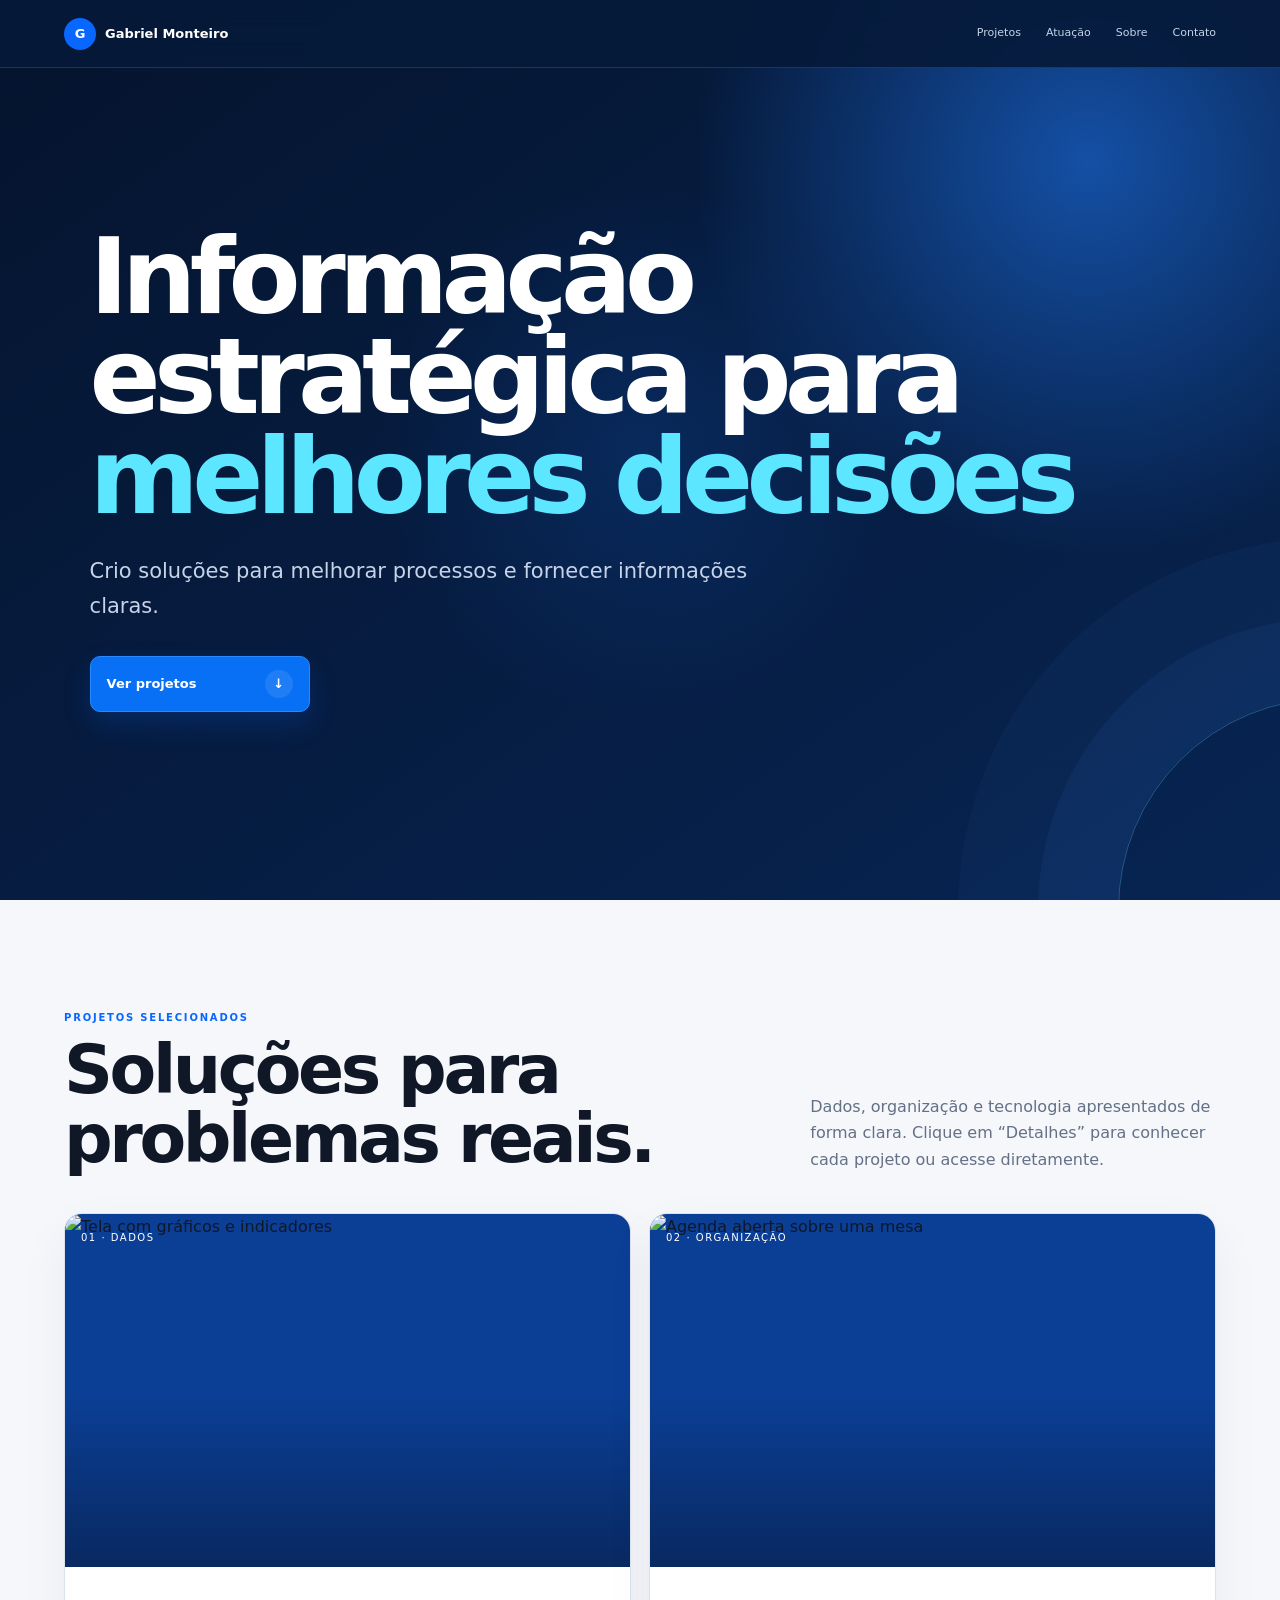
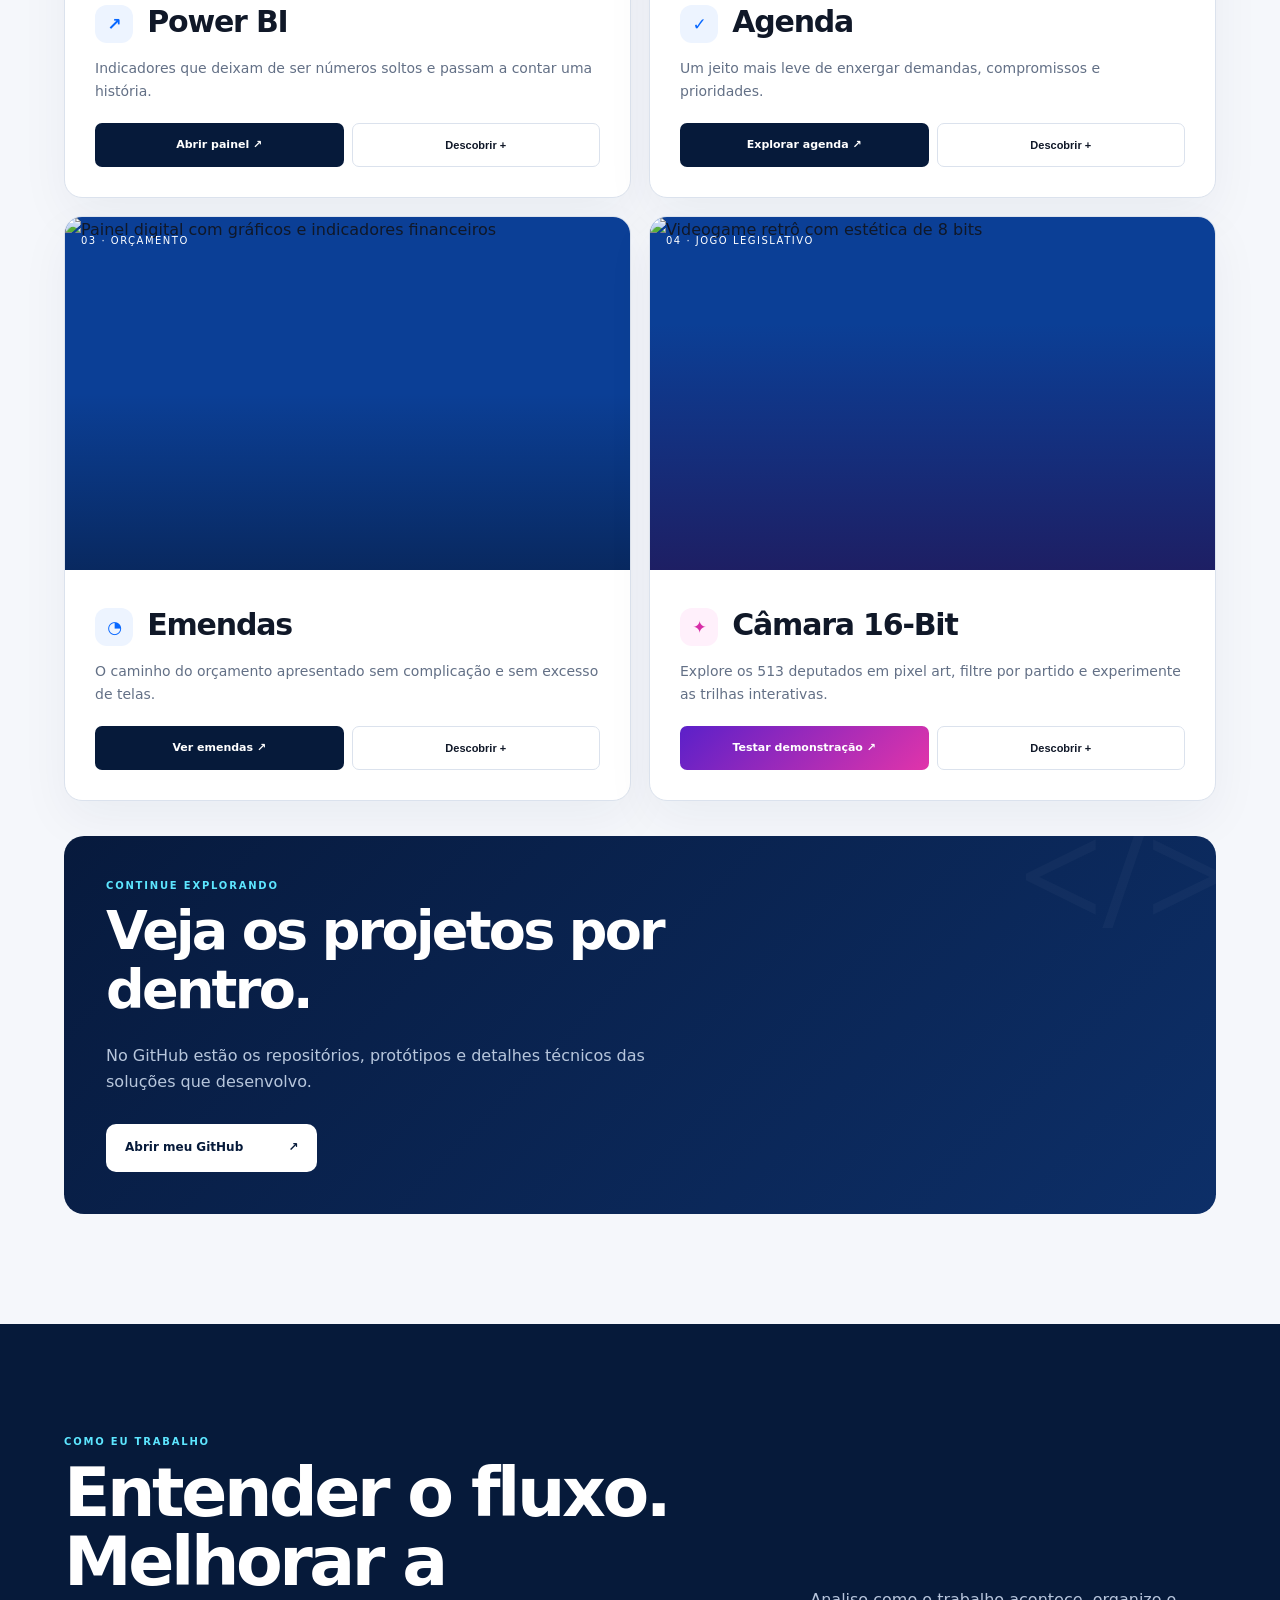
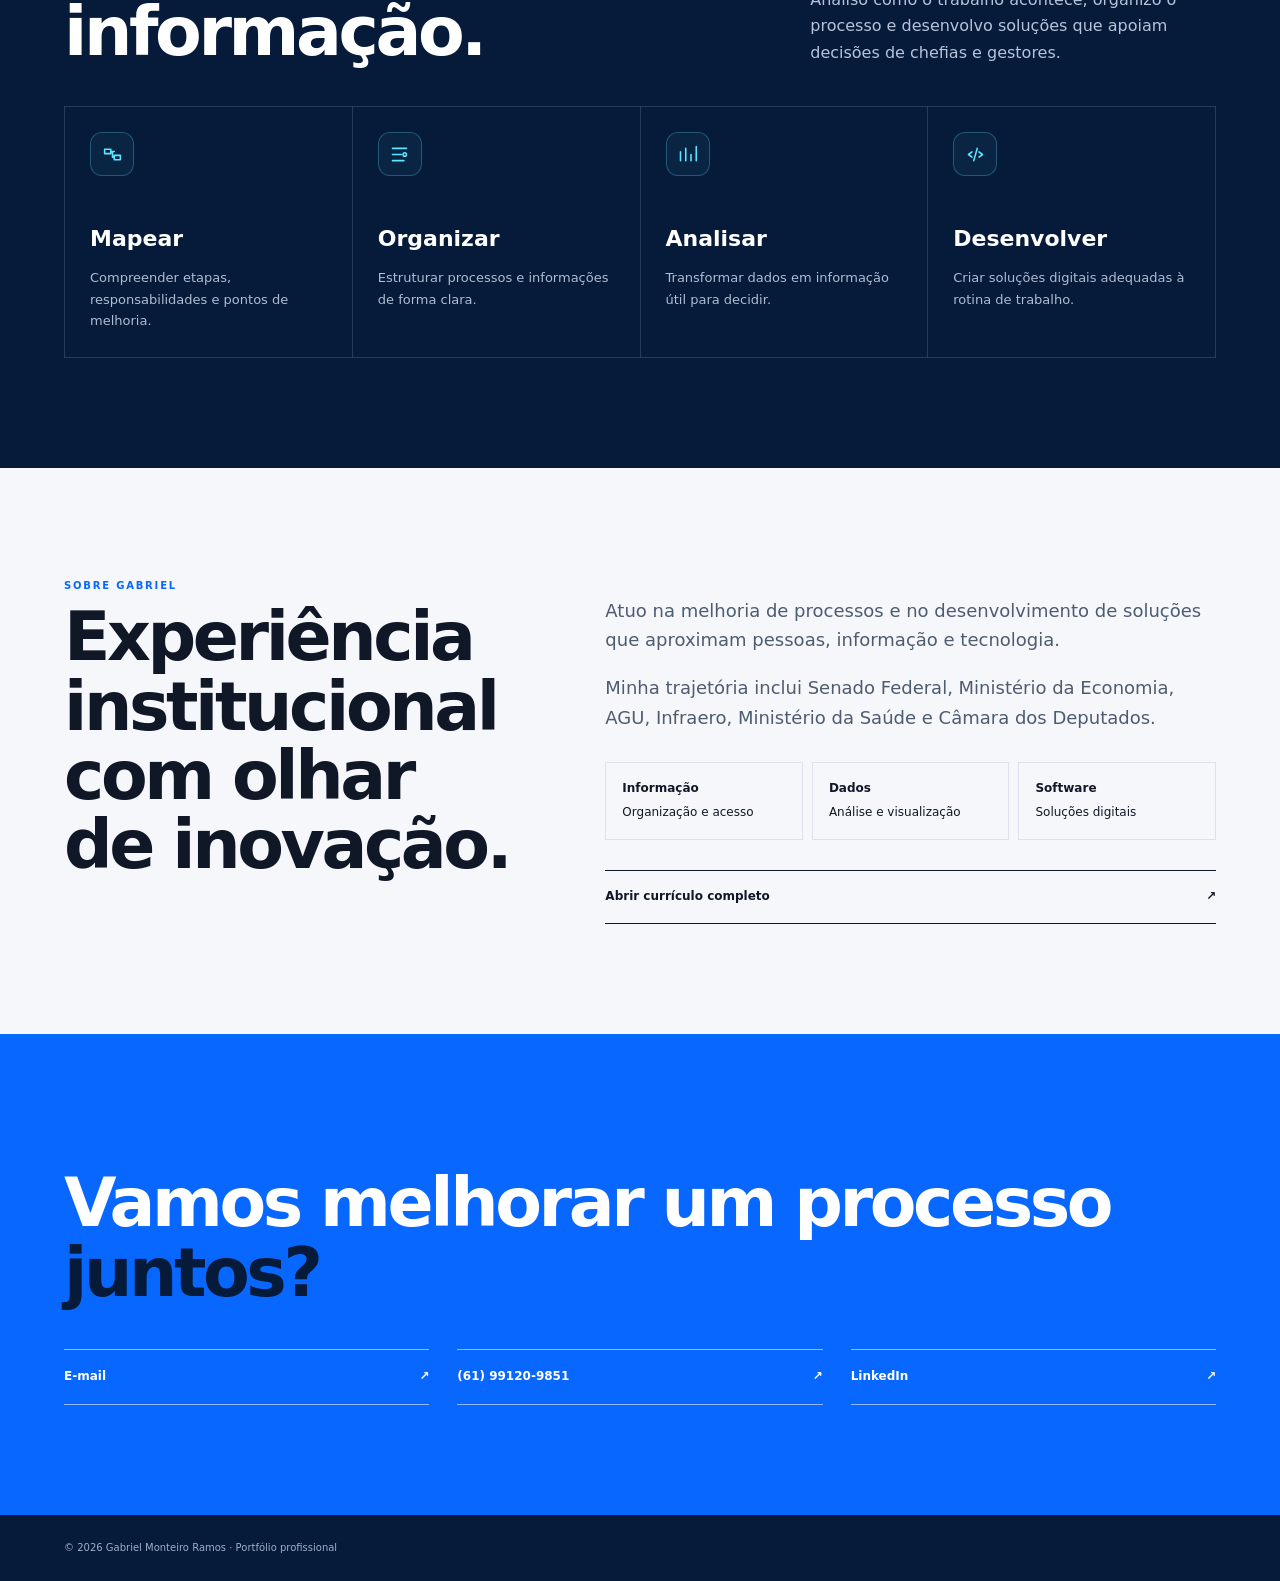
